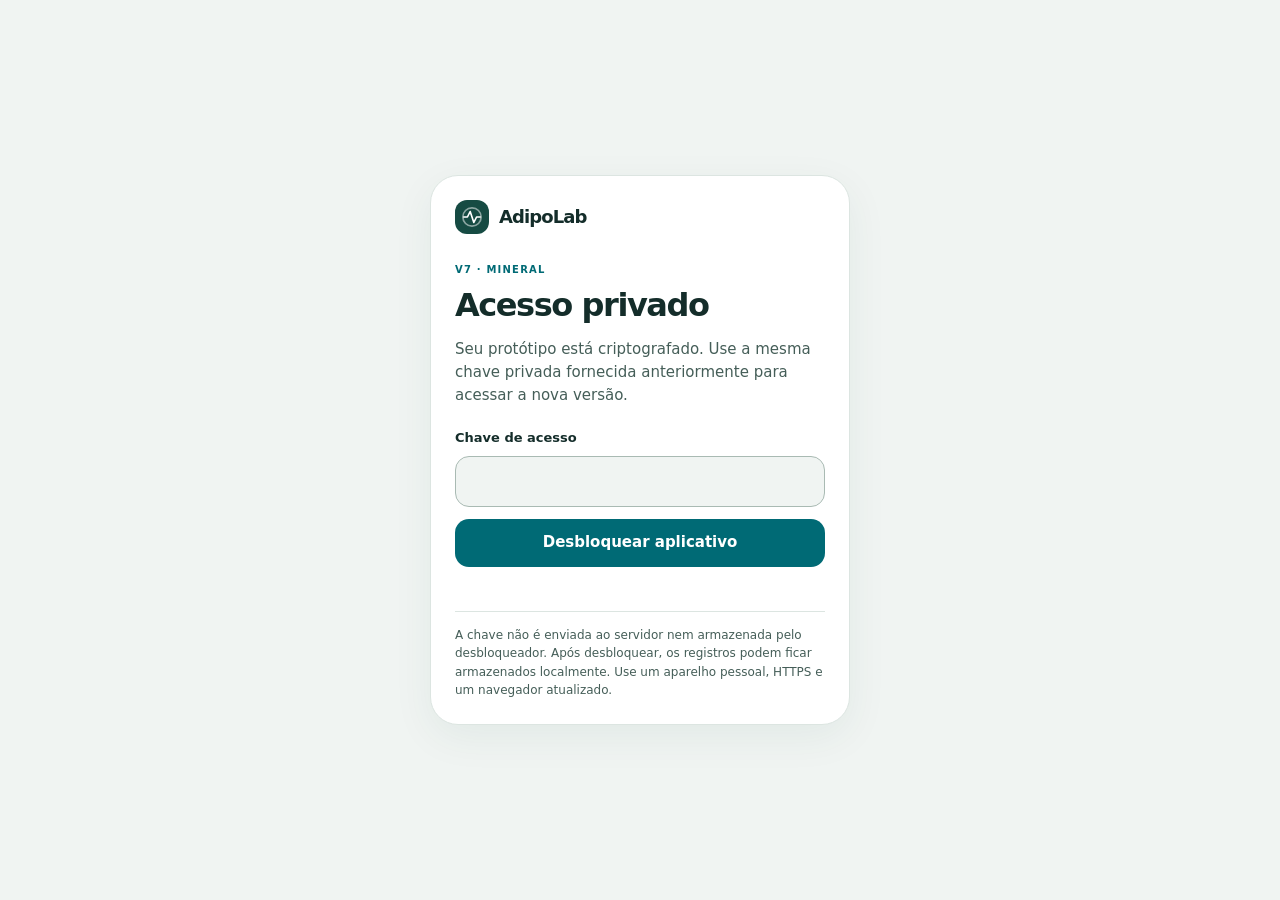
==== index.html @ c7c80431 "AdipoLab v7 Mineral: refined mobile UI, motion and accessible navigation (encrypted preview)" ====
<!doctype html>
<html lang="pt-BR"><head><meta charset="utf-8"><meta name="viewport" content="width=device-width, initial-scale=1, viewport-fit=cover"><meta name="robots" content="noindex,nofollow"><meta name="referrer" content="no-referrer"><meta name="theme-color" content="#F0F4F2"><title>AdipoLab · Acesso privado</title><style>
:root{color-scheme:light;--bg:#F0F4F2;--surface:#fff;--fg:#142D2A;--muted:#455E58;--line:#DCE5E1;--action:#006A75;--button:white}*{box-sizing:border-box}body{margin:0;background:var(--bg);color:var(--fg);font:15px/1.55 -apple-system,BlinkMacSystemFont,system-ui,sans-serif;min-height:100vh;min-height:100dvh;display:grid;place-items:center;padding:24px;padding-top:max(24px,env(safe-area-inset-top));padding-bottom:max(24px,env(safe-area-inset-bottom))}main{width:100%;max-width:420px;padding:24px;border:1px solid var(--line);border-radius:28px;background:var(--surface);box-shadow:0 12px 40px #174b4010}h1{font-size:32px;line-height:1.1;letter-spacing:-.045em;margin:10px 0}p,small{color:var(--muted)}.brand{display:flex;align-items:center;gap:10px;font-weight:750;font-size:18px;letter-spacing:-.05em}.brand svg{width:34px;height:34px;padding:6px;border-radius:12px;background:#164b43;color:white}.eyebrow{font-size:10px;letter-spacing:.12em;text-transform:uppercase;color:var(--action);font-weight:700;margin-top:28px}label{display:block;font-size:13px;font-weight:650;margin:20px 0 8px}input,button{width:100%;font:inherit;min-height:48px;padding:12px;border-radius:14px}input{border:1px solid #A9BAB3;background:var(--bg);color:inherit;font-size:16px}button{border:0;background:var(--action);color:var(--button);font-weight:700;margin-top:12px;cursor:pointer;transition:transform 140ms cubic-bezier(.22,1,.36,1)}button:active{transform:scale(.97)}button:disabled{opacity:.6}#status{min-height:24px;font-size:13px;margin:10px 0}small{display:block;font-size:12px;border-top:1px solid var(--line);padding-top:14px}:focus-visible{outline:2px solid var(--action);outline-offset:3px}@media(prefers-color-scheme:dark){:root{color-scheme:dark;--bg:#101B1A;--surface:#192826;--fg:#F2FAF6;--muted:#B8CEC6;--line:#354A45;--action:#79D9DF;--button:#103333}}@media(prefers-reduced-motion:reduce){button{transition:none}}@media(max-width:359px){body{padding:16px}main{padding:18px}}
</style></head><body><main><div class="brand"><svg viewBox="0 0 24 24" fill="none" stroke="currentColor" stroke-width="1.8" stroke-linecap="round" stroke-linejoin="round" aria-hidden="true"><circle cx="12" cy="12" r="10" opacity=".5"/><path d="M3 12h4l3-6 4 12 3-6h4"/></svg>AdipoLab</div><div class="eyebrow">V7 · Mineral</div><h1>Acesso privado</h1><p>Seu protótipo está criptografado. Use a mesma chave privada fornecida anteriormente para acessar a nova versão.</p><form id="unlock"><label for="key">Chave de acesso</label><input id="key" type="password" autocomplete="off" autocapitalize="off" spellcheck="false" required><button id="go" type="submit">Desbloquear aplicativo</button><p id="status" role="status" aria-live="polite"></p></form><small>A chave não é enviada ao servidor nem armazenada pelo desbloqueador. Após desbloquear, os registros podem ficar armazenados localmente. Use um aparelho pessoal, HTTPS e um navegador atualizado.</small></main><script>
const encrypted=[
"QqbCablEjbGO82rxdxLjiLPgpOSLabseGsbdNSnRZcfRQvVXr3J3HKjIKZjS0A4JsKvY9LzVeM/Gch8LlK3QArEp5aYgehdFUSrv7+ReTQl+mTC7V7Y+B451uROu/tqYEk2x4+W6dAcedt3tNYxt40YDXulZ110sO+etpR92waOckW0bWpDr61XGPwP6I7YEX+hyV+8Qtq4udKCK/iSRYLx7LVmQGibtOab71UZwVhdSBdgsNOi5a9NN/8xhZytadtdA4nqv+RLLjBHP38Z+TJ3YVrgBL5Np1eUov3ThD1gXVlyC9iQbMkBU6u0VmJoqP5rrZG9F73UBh3Pc69DjUFnmD9gsOH/UDZ/lVwuDD/+h0rFdJMRbRMDiR0tMPPjHsTQgUVXFuQuJtP0gbQAd8av/LAU//53S99ZcLHiJD2lJT6oVT1ksJV2eB1XZRmLmZTzoN3viF7Hyfgj7QwwdjeXIVQDL2mj3",
"5fOASki3BGQo3YWBik4RvWlS09E1S2H25VSSGO1WC/DIi+bWhNAd2x6HMQgPR9TiQ+bS9AJpB5X9PDRG7b0s4O6jZIqTYT/k6xULo/NauyMCxhkwjvYXsDcOmMDmE13CXR+PyLlsJRwbkvGfPCvRo4ekk1VYXMMNPdtCXtQZXrm0tfYXGXzEmvxdx3oQXtPZXUkkqJMbHwUTwK7xi53rlTzRwBMUH6ZS2viNyMTAt9bIpdR7ItNylFOdQo+sXlBXlB1yUdi/brWADLiLLIgy39aTOPUAUNwUSViFSZjBZM1bcPvhYj76y/duXWuB1B8qcSCZ8HvPORO+cshDeKOGbE0khevQGosqr2HNeAnQ22c6p3e4zNjIpkYwPx6J3grh+7BFH9SO99bMMMoNdKgmqDoKiI21q4Ze+aMxX3UyXDExTV27ftytZgVlGEzImORKjCtMYJY4+pHFEdU/UmuZetbJgQxCY/Q1",
"HgX4/uPL+HpVwaHSlvRM338XF1OCCQnqGTiL4zrMdk19hpy7EPEYhmEbkB0tY8CYjYOjligaHwI0iWRB+YdFDy+dUMRiEqVkru+gVWZmYVPjNWwSFlf1qvRWfdYcSTTUpQWeSBT5D65Eb+tIWVufsReXZct4+7/EdAmQe4ZKKFZnt0NbzjLeTJg27HkLCWWO245m2sHXGFHt7gC/FDiybqZIWWtFt8J9PuxiHu1xlH5f5yGgGBnf4k3M16x0Ny1f7siU4f0HzI7pDpT9rd6xlybHVnYSUEnywChSLAERVhw4KnIMF3I/OsY/gKGFtmvMMfL+T5UHUdaiwIjE15OH/z217NZsljd0lTReUdw3fI1Bx3Q53mlkm4Yl99bXHhVar9c7COLAgmm9bUXt9+iks4fhtTkZtQT26pGAS3adbIFdHBWzhNsCwvUNkdZGidDLNxfAqcSI3ZPOTIVAar3sCNhWPxD2aPf0",
"VDZnFpzhr7/ck4qg/i5Bcx9a3TDsVe/bKpyvOH7N51svD+hCEinqJz2dg8uXlUoamQq9h8pbjHvKBknxXiRJKe4NXLrEBVsWWmUv4y621z1BoQESwlAAUENGJl0/8Rtw9Q3QAosWaKwNJzEB2b7/[base64]/FxFaXoEpJ1mPp/o/KQ5xIzp/ALilepos6pJkN1IE1878TyYLjYHDEA+4rOtSBoA7WGyt7D",
"7dVfvb0Kt8Qf5Sz3ZdZq/d0OX5KDrpXe3DPBfJBrNOrYE74VkjE2e752Uah0JGuFdc2leJOZAB6hrU8sl3Sa+Ps4/B3J7qEmIWD6TvC/aehutFFL/MBrFA40Ww07u+5Ys3xIWKGdzcY7d09nf9L/[base64]/zjlDOoWIcYrVISvH0",
"KDE5CSx2o8psWHnYCxcgd0iQHDbOV3dUmevVo8wlT6v/cQZLZzX3m4d/7V8XkE256bATkto/53YmcAxkNPD3Ta33YNh/jne5rofx6dzChJbwpayu4p+wDFDfoBE4+1GMnygyCbohJlM5Nh9CgkDmjzcCs+HYaeMtLdedT/hjp/LsllWUH3tBwbFxGgmqaTNTX3/Hz2TXum2uwLtY6PjBrKf7qFRtmVQvd0AorL8UhPkFM7WPZCNh/V6t3ZcM9crR/yVh2e2hLtIp+nq0+m9nHs9pRJ1M8Zj9JeIaCBC2KXY3KnAopC6DKCvdzwwASOwEtt6xH2hJLEIAQ2bJqrL/xHSGJWJ/Sssdj3DxaiHRIxaTA4ryI4bftKfI1M+ZS06rzNYqTPPFcwJBiLBJszUpQb7UxUxEmyTqY3v5jV56ebYo2EBQ5LjleUMHqWXsnN7juo0Yo+GzgMjKOfxgK2LexRRQxrb5i+8e",
"5o5TK/W4P2svygM2AvU/Vaqv7DGt9OL2dGyVGbtmz7TjtKIkIPtZxdbSzxydSqsAhRMJ2eJzpYzdKRc2ZzvVgmh7PRPLRDKrSd91+NtcRculovNetXbtbeSFo+jqkfqeNN5GrpF1AsLWLeILibLuTD0FbpKLwWq3z3U1cVNaZvJBOBkKxCE8V7Van2QPQVxH3paNCka0wbX/xiegbrh1mBnEvKxi83HlkT0sIriZGzssMXIUCpxnIuui2hW9pds1UBWFNgtFzKN7K5EHlXnx/xCbot1ZqPJ41IPw59a2BVuzPAEGs61WJbg9Dld53MKEUJIt3M+c5vyiAry4aJXtITc3aZ6a+1LWrGkBOnCJcpS5YcR+2qT3wNh671Hys8EKylA39xQLFbruY7i88CtrIAGh7MWzqmeJcqSzNyXY06z0Y4MBmvyoOQ4LTum8sbhTMBaAz/2CD/Tqmjy4giPC8gFldjvyyi22",
"d2b/EyHk4tCW7+6rjiZgfgKNGgOLcolE3r8H+r72WbRLEh7mYQLhCTXKSQNQtpUVnKy/HZQ0Rho6nvvOvX52An7IHuSCUJvuSbDUbEVAQkLun4ryIz/SaWIf2eG2glI03xXDA0BpVfmWIiDsAbh2ffSfM9Ap1krZXGiwzGaVVvpgGciIf1dSRdfHuUub7/Sbe50mCrLUixQyYcLT29P1LW5pclYtxfFYPDhSk2d5dvVCwOvgx+dOnT3z8DjvD2DVbhFUo5VBkRN0sDosxAfEd6u27uNq3exLF8XdXEK6eFCKBuiMtpOWwAlq6HPTul1yHYKoKPGhxJwE4RpPPsg3SfDMXQma8jVZ3BwVQlgwS6YZ2+ji/W4IFoaYnTCH9RbfvhYnS3maywk1TmQxCqQJTFqhmZ3cBAXYpPi+feOkYha/i7FKeTfhQaur6oGSXNLCrJRVMST52z5mre6+cDEpLtMVKJIjazD3",
"5vnXEDm3VkenSgBkiKoVthJL7TETckDiUZYNt5ZBW61nXR0PYnykyh4flM0z/i5qaglAlLx413gd+r5Odt5gqBnqnuR4ILIIlhnTS8WcEzIWRaHx7vPhbFuUY4YmpFXewMKVYRADMcTNpzx2Wn4dLT6kvnBY18DKrpgtjJaRl6elZhYHVE0HBFufNMJyizXhs/s0TIwWsu6EYeK6Au6k2SoJIlFsi+XQiTKTjudrWRYtuBaZi7ydfcIncUTTvmb2ERSDsfGZOgsUjtwi+4SmMEs4XFXPeeMIwK1x/PbEjoNCLBNu59Sjum0uvA123T7p/wb5XtGiA+IMS8Kx4s3tQsrEoQ1AulPRA6+zBsXXdvKNwJjy8jJUCR11826ZDpreKur5RwOHIt9lfLeyERfdvMNbqXDWA7QBDtgYmrYV1BXNVsrY/3UCX5YapaA5T2jWO08eTilffocrcjvLOMYy4Wj7Y98PEbhN",
"mCcZNpgoiSAcnO3xlGfCruw1v14cmcMn5dw6XwykuebBhtILDF+DLGSS73C3A6gyuconGjJbBc80Og5jiKoSCK9l5z1Qw09TS/OyRdqjA4HTwlCDjlBfHWDLNiYoJiLTUYPdMDwdy6EFPvGPWfRhY+qNOg7ENXGdmdiJ+d2RSQYVfXr6XtFLXdes7y1xXaIJO71LnFfDIfcVnl85lq4jarBrf0EobewwrGo0uRRAyyIDQtK+ooQ6KpEOFPRn2C/[base64]",
"Woa7ViGUV+hqo5t7Jcj5rMdeqdSjLzK2IuKaQP20CNk49A2l9ul6a7w2FLZpOmBk2rtzuA9d06VPABgm+3sND3LegWZsoJEn7SQFchy4m/4bTCtq2FvV4VTHZqUZgUrYs6AlaCMTSuHzPNhW47yy2hfmYl7bwvcCVXXVX5CtVGoj0o/JMc7whr55b6RbAwE7ZElqpy/XiZykuhQjMj3YB/95ckxZ9uddMlcSMktnmJ/ejYDlaHEWHBkZPiERhmbCBYf9wiSHXXzpi+qKJ7NB4yooGt7bgIR+ddyxZ/56eJhRPvxfcytQQwxx95vqK2z/uCE4vCa4itEsotGE8O8uHeQ0n2aimpGignCQNSd/0ovbhF7u0JARhftKoojdXhdOwq9cBuct9kZUbbuLINXW1AC1379e2n7HvJl0Uvx/q3tyRk3mKwD/rmIJ1QIVnSzzssQ9wXVH8B26tBEda162b10V6JyR0N6t",
"BlTmSXcAzIQ3y4VhtOb70dnS+uhYsqxOE6T53S29OmnRFDjwdZgBWiDsWNIYgP9Gx99JSlcBUwRO6aaKoBKYCj0Czc0eqhNqOA+/pU45qe2LorYBmjfIRgXDBy1MSYmUpw+wZhzt2+S5gzy0QX6M5iRTyGsVsu0RMzsJuWzNRvBmX+AGhCoj5attUx+Mh4Bd0QvF5py8XAStDq70fc7Z2/1TnpDrCsKv2gd3OWwALkORSRaiivuJQsqPxW9JGCrjqp2qAThS68GgLQDHg5OMOBZZOnJ04cp/MIstuiaOdVsuVdEuggpiXUlzif7j6O8Og4v6Ee/bM58TPE+C3fTCAiAzCzUqkXuaWwUYKzfX6A+w0SmrmKP8U8oWyrCyotciuqxwEd3WlGO6HCWL+f+bWNXdLFD9r6aXmQv+CMwFiAOB2ww27ZTmFHhbSW0+K931HGror0ESLUUlbvjljJdH2Wavkuk8E0yS",
"4aVKjIKUe8erMEnJSyTOluJ7PPE5ZNFu+9oOQALxDWuj6/sh6ojmqQERohu8wvn+7/KnAdET1/2XONHvdVOUNP6XWifwLWqqc2+YIePVlQwEsyUofu0c3HGJt2UQXyMJg1nUDXMm41qnxcHpSaXIjodApkc6mgj/U2HqreTffqJA2cGI9Qxl+JuLl5TYbQ4C0G8FrKwWAihksZfzwODDYX3VNK/XFNQzC4lGICZbwbgQIF87OyzDhGBkmp6BWzsLUCHw4diPmA2fF5LYhidsxhWyCKAiPvx6L6jdigSNtkO/PNIz5KQAHivEUr+eeLgwPEU83X4RUC6nj54Y6NxF9Rr+7rqZxZ6nkVpjdqcGQfF1fRp/Ieuvt+4gI3KgKqskRyeaYpX8Lohk7qUOXb88X/jJ97O00AABBArOUNywW9MuRLXr9mRmpZZLvxc6lKXefXknyFXn4wQYg5YtcfJWyrJAzxW0B4W1",
"Vfx8PKOqKCO7m0mj/WQcFUfs5QII7fWjfhO3u5UhR64em2cG314wN27DcHgXiQcijHUcXApDdkvqO96AaEs4cATwSQvRtd+Qrqpd0yQYOrZMlme5h/En/umQuaC7d0HTnkWRYJ1jZug9bnIu/4PVtB5jTLjPhTrL4dcO/ptcKyf/TZNvnwQloubzFiNJCcc89iKVjPq2S4gao7EZAYC9ph/eeEjlMNVbgcMZwUmsWKTci0gx6eOMohNe63r4h17wPX0f+DT72kR//wAa06y5+5oQbiQLVpwQqJaGKRgy3HiYPWAe9cYZM8J3Z/6F8wM2WBn30jzLpVjm4YwLpZb9dFR03VabobOspc0tvIhVbqcXZORXbSCypaPvLM4zUCCJAbnABXxGdzHoONclvJFUblWM63CSu97T3rV97ryF9Lxd2jcTgG7xh6UrGt/iPcDx6vNcf9Y6MB2lxI/1uUs5SNYgBsC8eIKn",
"kiHL+oU0wX6/FTP5m3N3QvjCMENo4THvmQctrfY5BLq+Qf5KYq36D88q+BlAUT4r0ZQBr/bmkIdY+96/m6HMAYK9nKuxJdATE3UomxjahKic2LADYWc8DtUHhf1hoNyRvERBFQHkANNPxTS+5LkyG112u6bwr0CO6yrDQSWfyL8nH9vry2Jv96yaGi8KIwA8HrayeJuVYzMcMZW0/l83/Igg1XrxG/RFV8uFnMYp7/[base64]",
"urZk5m6d9ENcXCdI4Ph5f1qCyax5IkPs89q9yiBydct6x3n8lvrJNYmBxgRTr8yPfyQtkFBKvaEl4y9XeKfz8zFYQuS/fbfccy+3U6gvUo8dH95w1dDHI/r1IIOx0W4kUqh0qJZJBnEUoiUMoRmLRLRUue5ybr2KKJ4FGk1BhdW2kaVJezVSuOpsJ+TYt/zEvMXXbK0BjWohRBPQB7IZS+/9uazXL01+sw0YDMO8QatcXTqxANzv7EGbBJnNsvvC5phIlVTv4A13ddQMDtUTzC9i04ApmKxWYBFzGsXIrO6lwVP0g68vUrxAmHSriRUfDLOeAAOdRsu8a0kCMHijknGlNzKST5Z4/e00W0MrLlPi+0+eZ8D4IlEaqLrc/FvqQNwu/g1d70Xu99yli9QhJCujEFeso5BTk1T1IY/EDUnJzwBTdDNkyG4G1vjoTcJB2tW5NMjjgrIHPAXp3Br5CDg8rcYTYAcJ",
"AazyPzYuVABqEge45UdLKPyFK0NoBGZTyzl5aUAqmDKiBaNSFGcWPBL/VPr8/ztr1GGlcPKmEvetGt7nsZTLS+ivQdbmWrD/2uETkOnZVqXt75bh9rpL99PEXRbmMv7FrXYW53/myZ7SFLWn65R8y+j9IlV19f1tFbzO0FNwndI18eZj4pJVdA6DY5CBbho3HJV/oJlnJ0eVOiVdQddX6fe+wtGlciRDGXQ5dvJ4m0xaVqJhEAQ+LJ/dGsPtBLD1ytXTChjkLuahaPSpzyYWF8NQWQXbsklXCEUNi8EvyVpXLKxNlhec9/CM+AGgXY3aj3wSEMxPslvT/TCYp2JKjVt2B8HYofm29wFYUxz8LI0jSkoXZ/aIhGNtvJ8VNGRvslwhJPV3ZS4f+yYP3PVg9RXdEFPkNBrshL4q90+KPtUttDjxUiOl+gDYLA/TCEUIsxRbtad7IE5vR31nFPSxU1zfKKgjuoY+",
"zjEa+LGWlcaA4GehhZdacUz0WkhfW2BJwZ38myXJ4aWjmXmLZ6nvz25R4eIJRNFhT9Se5jMa9o5+PVURQWvvYLFFD+igdeZEAEQ5qhrYiQfdWQf1ncxrQWxrQ/l2h3bBvEZXj+5aV5jp6/cbYe1zLXFVxTLs28awXPKGEpwYEBJzKbuczfn6Wr1AhaoiRTztrir/KDac03RrYy7LMqN8zHVj9AfrD7oERBctgkXMv0TcxgNACh0IadUpJo/TEd75WcO2244ODmlEuhrDbdE44UkDS28rcPzbtASswkL8lasqQ3QzvjhveeRkJG2WdXU+qqOeRuaI4mCcYP61Z7hFkRLCCPjWfKH21cK4gxDLPFsSimYPESEFpBJdP42iXQCir+MTQFWkBlRnGd069Y6cHkDwOVTMOJqQoWlC/4tCUu2vpeG+QxGOLwvIAfTphYlGg1QPek+8pYbq11lgF5AccY3gPiDHOR0L",
"dYbzJ5wo257OQ+WjBJTQwWjT+n/NO/5Bej3wlxcK7dNcYBPvHaxbQ0FuZGQZMS8BEel+z59bthOqFib2ZiJqQi8JKhQrXiZS4oD4yw6gPqq36uUjRrYBONNWjv8BVmKJYcyDmkIPYecy0now053U/uCPNP3TcseHU+BkfuSyb7DhI8Y6Tzvol8TJj+vlhvzQ0S5XRyR0M7Ls/+PONUfe91gVkdRiTdQcd97J3De6Jq6a4n/[base64]",
"O7B+fG9v0uJCbaCtfe1VO9c+lSVgBe41MyDqJWhDbVrUaSQT3A6A37TaBvq2NOqQWkbzzzIQWefzyWOtZgOZsgASS35qjijojNriSM8oX9W/g0oxWDTHf/kkdYsELg+0J+MMV59mqQrc+Y8UQT0G2mhOXeBfwrpLpgn8ov7xq4I0G06ZuDb0x9i3tZ2arjxVh+y9S9c+OB+wZK3CZMNyqxjh68HyTBTmTptfxyGpususdwVBYmsC8MIZy03X46sAahoziKzUpjoWETmAnAPyWa6p/qbJ8gOwJUaiIBEIluyfq17zUZE+t0cCTiuuFSAwaDUxhTbroZl1pEEQ5z07u+4SbSuDqGfgVoeRcxVD+MnGdHBV7qVBPWQYIYHJJkOp16qsQM/Xj5QbAUIsVu3JcBIu0K09jZ0MhC8LW4wF1pLbajJQSEBEUjAg8dz3/bWxF9zXpRdXHT5Y7qp27wxw4Ef4oNl4o9Dt",
"VGwH5lEeLbWKiHYsjrqlc/RDtUgrosYH4ObT+K3IZWNOOmVyibR6u+K6sqKdvn1VHEZLXDltDNFuFCobOf0IPr46ZwyqjeZBxakH0HeJiBUxxTVEW14yjvzWxx7EF+cAeOdiQdjaY0Bu5qzpWglrQWWYO85nJPwPLubXdcr7PWYbIuAbZv3Xav2ZlAY2rVV+6Nw4bIrOuzIOcD1kCFyY3ZHM/9aDn6+jqvWmO754Q9hQvIqFX4ucXTZq8XzxfC7/b9R3ZKtJ+q0bS33rtu1cIjmudQ2zkIF7TJ1GLNH9NQqaLf4KpQoSGrEyrEZ85C+mgMsqiPHZatretZHsBVUgG1Z5i3xjUNUijWFpOdx0enU4B8PJu42aLA4MhOgghdQjfacLNKsrbfmZMCwq8agvuTwn09WUsYMYeWueJCQLRn//ziZiPDnujElbea6euC9kT0nzRb1Jht7YbMVapV5UvQkFioeYGHsP",
"aqWzp4dINGE+6hN1C/wWmWw+1BmA6eedN8kIA4WlxSRxOCppDn6NE+sdQBadbAzrJscvP7M+EHtX10RqrIB8C02P7+h9/IB7EaW4+x5A2l4hFDE+z4YrAySXIFe5YFUhMEg0NsYE57P8ahlivdnEFqnyLTAkQHJ6Qi+XjjAEmgFVJ6/gqLkhnZDrqM3sYCqJl647JPQe8WI5GCqbQAGwgz/f9lzUXZkycEnwCV8zXEvxuqD9c/q642LM0qykDafz7MJSiJOJ4DTuu4YlefZs/tlD8xQ9EyAQxKde2wmPeeTnQ5rB68GM1IqswAfHBKth+u0w1z6ryRKvVNj5eXl+1aKbRX+U+qztRx+PTd+4qYFG2lH5mXx7fKKpH4YknjPj8o0cOfbggL0MlWieL3l8RsW0UMGTANbY9AFQgUsOp+hThMKecwlNMP3ubzqxmOhakAWO1lH/TWfpH5ouxQrb2oS+uDE8jC2M",
"[base64]/pbCt+VHvgGLlGcsyMw+NFHWgmyT8vcbsP9yGpQojjKWgQQdifOZLJ2q7qr0GV9bRjy2z0oQshuD4kiPsDRGp5Yt3qfQIJ4nsRD8L+Miy0u8eDTYkLI2yOdUhpalvfi9wsybuKb2DgLl6aA8h+IAfAKKLNkaTdSZIrwPdPqZ61wlnu73+CP83Vq3hyW1FvS5jvfwD",
"j7ScDSVc3GbqGSeGUPrJ8A9nwxRuYs+zUP2ukfvvnmP433FfrFnxfiizXkG37pxGxWzjcwpnfEHTdebiUi/BZJaix5X3kdAGizg/UWXOfxPLFEeAkqMfMl0bd6sqBnpUwMcFrcbfy0VRir+pbIOI9+MQYLOyLDmKkpwhqIneMPEHR4pp7lsx05R2y8v9K7yexrrSLmnAj/lrEpTDtCEELAekJ17eiDm/JWNnbLrgQlQwQ9iC1v/[base64]",
"g+ON1LuETl5GZknQ0uyDrnSYFU2Tmw7eA8UnS0bV+xxei4lNiJe9jaJkeO8jd29nZUVfqLa3lDT67TQUGhb2ZLKmDEAv1g2A2bVDTPjB+QxGvqHMtbTMljO2NMFqkERqX7fdKsHxZWF4Mt4bSe7zXnagEJPKOXttQJcVPCA6xevklwAgpspmmFuUCyXeAwxfG34XSS/kkMUjmaonXrKUka2z5DXb944wRH9r/xRzK3u8AcjlO2AM8rQuQ/ZIMK+i0aPIxIEpm76ufUO0gpVgmMYlpCkX4Zg2sm3AHDuIsfyAO2JIxdP0V9G+FozBdiASCCv9v0Jb6zGnTqjDyQzwrs7cAHGWaVXn4Ma86nWLaXM8gSAwt63aakIApjMbeLqXxSiQQCD/qKBWHWP0KjdkRGjqlz0shcoXdbJQYaCJHHm31O9rzdBnq97SuGpw64WUK6LoWqt358wX1Y7M/vdU7ZVALwIeBhVy",
"386hsxCSs+Z4iRjUyfJpn1GaXBQSNrUXb7RQGKXou1twefT6HmrgBJQuYW3f7oh20aHtFRseNGMf8nduMEtbDaK0LP84F5LpSeWFeBUTYyUG4I9jzVs0d0vYUhFoUWuTv6VBd03+CQMtJ0FPu27sw42GOkVggWWVWzi2bMEVPmJV7PTy7t17Zef+bC3Q987DLF+LlS/8id+2WhkgrSX51ztLBSvIjMNSNfVGl8yHFbDe2Iu2+/WeKX36+2VfI/Bmudh3Y3/jPdobuil5JHD3mmj74XVQs69Dch4dizGTtV0BE4LZug0LgdrA7WUUX7MffljGLuvD+NSZKJFur4iRMX5VR5wPEjPK8dwjsaoBq9Z5xeS+XAT61nH7GNgMVRhV/3nTm8PwDQQPnNBuBsSzCYaQVkuto4sHFYb5rrAd6UZ1gQCAgPwFAwpuBqEhEsarmXjZcNyJv/KKU9DI30EqMnhgIpC980W7",
"yz4KVbs+JgeRGr50aTf1oeLGrHuJNCW8C+y5JqTstsB65Z9GPLekUZbp0tA3bi97nf2MT7fQ9GAgoRIp7O+0cHcWvJTr6qaswFMv/fX3Pzc3Yhw7/zykhhaX/7RY8kz1ih6ZvfBv4aZSbtn2d5VwCjGY8ryaKA4Z/inuUTZfvMNR4Gnnllne13i8T82gtZc+CJAvODlrcF8QZqwJjXSTFUVx5cID+bmh8fhThFcKeZQfW3pUm1qx2F6X8NOFlFR0C6+WjFhO7txjm1/[base64]",
"0zSL3sv4JC5FoOYak+OMXUV/mCiyYUR0/RrbSxeMQtK5lkJy+zawwlgM0SAYuqBPS0ZUIP6/sykpGmS7xGF6/y1Xg7miMLszp6USiRwBk8uORg7gjyqTUe6t+dOtn+m2I592svomALoHP8YJl+/RGB8IPK3lseSc9sAcAXvrrDvRypOQQioWljRc/jCiGa50dY1pD3TTpVm8tcpboN+KSnX7XrIOyjVIpTICTusiELXkqWDl5oyeY8cbeV3pjCK+ETeOZThdAn6pQRzQD4kpIMAQchlZdRiphw2Gs4TaJc3+tFNHJLcODg57fW5Raq+iLXitEBNROuc4dhMlVj8VrjPbFrTfc4Yq90OZWQ0qBCtZc25Uers1hPsB3e0REOu/BEPkmckyRIcwQCdrQKy19/QG/iFoi43lT1zAnpxV5rLuOr+qmuIo4bqGo0Ib3D8aYnETSQK/rQ0/zh7rOSKTjMR2sx7f65uk",
"pmHMuNHJXvl9D2KlQmqnex2urRLF8LuYeMyttvIxI8ClhkS/[base64]/9qIZgNC4ZWVOVxl6gEz9Ow4ApV9mQHDsvc/YthAtaQZCqWAy4rESji22N7ZhzsVCCat56cxjkp2Ewc8/pg2hedAbJvWOPSvchOGXCYYApFbpz4RuErkRpjnJd8ki+tz+2WEMHRZ2C7YI6DE4yhyGXcePRMLSIWwd61qiyOWj2xqQqskO2O+qbMIwrtmBVh+",
"JzoARazdCzG08L4YFQSzS3tlLSyZ8lfHnumUKT7Vkyysp10AgDSuRZmERBv+xmqprO0h+4Waaz8vn8HKKaCej2rL6iDIHIezk46p3P854gf/8QzzOT8IRqKQNuzqzmjlIeJV20ddlwM3+v29pEB94NbnMskHQGmdHbK/mgn/p/+j/Utomj1UrrkvdJxYD5ZT6h7tok7DFLrcdm9FTLn3GIGA58+PqdpuMqH+JtKPpwjc/diKoXAxGdxo2LhRxZx0CDE/wbLJ7WN6YXH6m60M7RAl0AZ2JeZOv0wHdlNc8fPfM90ve/FVPSFkp0mK7cbNYH3bPjTQfF5eNvMCLOXIU8aHXpb2K739f1AHSiJhfbL6BYPLuXyXlFWYiiEBTmO52QdoyOS/wEkgyq9Qm2CohYkm0uPNHdoriaJq6fnArgd4FOfatrGRwFSEC6hy51JHCWSeay+f/AV2YwXu61zIJHhRhhF56xW2",
"ZV5R5KDboGlBQKQoU+GkPybqOIYeDT8749Sd2IPx6HZxrpDTW76rnsATbqo6gXT3/DR+p3gSlyXM9YRft2dRLfTGK+MXX77M4ROLY9MG2ivZz4/gEcfh4PsI9VV0R0PIh019cDM98xqbJzDyxJC3XcJCUEoQLYP34/48GiRA+FsvD9pa2f9ZV3RQnCYOCZcl8/F/GeELwC4s9C89OcBp//gUFeuxvShgP7lqMu/s7cM3V1Em0SaovivWkTGN7vQM1vF3opUQ8Qzy/9HlycDE5oG765ZJ9napl43HRzlmnzB0OwZ5nIjTZ8jZ5QjdcE4mYdDr12hwkPZTzIjjXSt/UCt1l6loCknCQR51Qv7npICsh16+6Kw4W1Ds0Sm4a2Yu60fj6iqJx+mGOz2w+smaOyEnFP2QPse5yVtThrugHtCUZRe7M/GGftPHDFsZUjNOu1i0c2TyjVr2wqmoK8rF+eERYm6vnTcn",
"UFOuFOemXEJRI4GkGlOq6bmo4UF+rq8i+yEjMk20SCH8fdi8pYaYrV3oacba88dB+B9bcrghs++rKka9jj9n4AD+PhPYlSfi10Nhh1GMz+xbBcq9BEPZw1eazqzmoijpetkWHhj8wBKQ/B85mrigXtVPjajOt4+hAcqQnKCXQB1EFH4bG/KdmAMpSyobee6hgpdq2vX2q2J/5xt0hswBv3QpG+B71MOc/6CPbtKgrxm/U8fhTdY4sBHsMGU0oDGfuFz1c4AEfT4aW2nuXbedMwS8KPKyiyHAof8oEq6YSgXCU0FHExp2KJLXVlNA8OIpJMdCnWQgDDaVb+RjCVOyjVUP+2NWY5sDe1MwLM9tUiSrleZEQdctMMFn6vwQZIUBEp82B/vWI3F15Ru5RQNULVaIi1kQC8nzA5gqJbiPRVqz5J2L/mTgfdD4FdVJgCCJbO33+SDQRMIleqQ/jKBwPr/JyibM2hih",
"KSv2cC10VOAXzmmAT1w5uXXsPKCckBT9vN6ZmVTU2wVAPjaQCszhG9saVFTNzTHdSVLG6y1/Ts4c4M8HTSdkfJDpUCadNw0tf9QvYpdwhJxO47aSil/bWxnadeuKr3KSgBIJo/XtVB36V1fNGlVXzHjZuqPCt4zUIYHHpRda84mBlz81m+B8PhCAqvySWZM3YHTiFdo8OdH9YmVRzREn4NaU/ITCAZouotdEO69xmZh7RwEtFQFnmxIhXS7fGxrbqZjCx5ynNuKqVucm6F504hbDBufjfzy2EiBdogvnDSDBzLH2D77fPcJ1Ct/k3On5T1eFzBX00VD/3tmd2PAwop5mtRNWE5XqNoRL1BiiTjQeSfVXsvW5uCUAoXRF76AiWP62stW55cSnuHjLYCuboN0VvHRWlbrBm8KHIuTLoNBJ6vUINJXInonHdeZk0l8Icf+++ueTkG5Gmze/iqO9Ugsvkdo/r9zx",
"JvBwLLo8YdycqfmZ4pAa7woq584WiKld03JncSFly2dtJtp6Nx+l1aF2Yb7rmPgGEX/lyKdAQ7B2+XnfjAQmtDNMKrhZb4CUBJltz82tQBMmvlKbAsFgysd2wfAfjYGCXuOzcXEV2AlnHBJvHIgkuTmxeRxLrKfrY47iK658JehNcf0CNRrh6bLRynRS/u3Vem3nB+Hya1sb/NV1K3DfO7rmzqko5Tc2OkItY/[base64]",
"ukMQMQX1fF/Jwf/shDdB/BDwG/BUu3xKybnuWAL0b0UnjafyJsd5mcoB31VyCt7HIMCU2E6SQptZdvhZ66XzwodFyXyQbnTkhRVorrhNEkmh0UQiAEWjbF9uqD8q+K/wOvgd1D9DoljHrs+iQnnDa8+u8oXuGyyzj34tji8sRdCMttccTvDHvbzejNYSmEOylfyrj10Uour11Qu+yMscZWLyzJDTRWnmG0/dcn+vvhgRB/eS+c8x3QGMxe2RZ8kKFOpl8rf2dW6NOkvaAbeil2Ua62BEdZ2zhikVskCPGgkhuzPMnMnL+xYvocTEWCNFGLs1Q7/h8dNd8DwrpZe7F9tmnW+FJq9imz4NrsSlFXmrCZbbsOFrIYTMyyfq38IfDqoyTttR3NGUyqcyFK8i51KSCe30hr5FytYzqFa3KcnaAWn8i29K4ZGcVk+E1uGCJ2jVYR6+VoTDUoRItzIiReuYxhbp6Gia",
"Ad9xLdfmsc8plnJwVmkZ0bz4UL8W8Bz9COonOaA6JYXhq90MLIdunWCCV9wQ8jwST1kcO9e8LQ2Dskacf4RO4ql1jckN2HDpL7h/RlZlwf4rG56LoIPaQgkCbk5xCNgR4CElspCZ5eBZ3ShAn6aZp9X0HOi8VGo6vsQg0c49MXs+dD0kQaiS3kW0IHoNmHk++8vjxbw2iGHTkhlURsCO7NU2CvbCC5VUXxOW7mzunYpRO9Kk2t6C6eKZnrdj/a4v+sJV9p2G4DcSRO/3mMwnkpF8G/mY9qN9hg7ghk6KUvOGhVZgkQKlSL4nUVj+lsLd20qEVNwzHxezXeONZWHsaCFNA4DSy1qMHngri7VOghCkhxZSizLeteawoDp3Fp2i8bEf1gMkc7HoHnyPst2lIua1PEBdpWkmntE0mMEW/j0oCxuvxj1WKMZMDGL4dhSWjAp7oN34I0utpNlDdTz9mgK20fVUNgdl",
"opl8mTy7LaThJsH4QvsvNaQJinTwGu/8a3btGuF3QPuONb70T6q16EjY1cJbvng6b75Ieg9dzuzRIsAfz6ZNDbNJC8rMzrH0p4vX3cEcnRfo/TWqkv+Kz8hD/KhAskHKcwDDRgXparHx6Bw9zHg2QUoH6LdzTxtJEQ0TjgXTBNAR0gDtGaa79NwzJFDZPgQs8aWd1LPu2lUCuZBKaYlFF08sTyKlXUfCr9qccHVZiuF3JZZAZVozri5ub/dwkWE6wsiIthNyMuxqP5KWJIeiteEk0ooxYq3/npBPu8RBNzyOjkqlielP/6n6XZBsdDjOVwusbpXhsj28bLdY+/4u3GpG8J890GRwhHkDOH6ayXoSqrMZPNPQkqT8NHZIIpij2+TjxDsCFQOhvI8EuavoDIU2txmYsyqAa+d3BA8BxRQQOmQ0cmjzSJ6vMKjil9zbzkmDnJWGhqt7vA/C/xp0bYSYIBmSnkLK",
"AWYYUWjjq8YJWVc2i4tAKXoEDLbYj8SmuUTnytNSSGbWUs6obSDcxNPm587xmpavsBd1RCSESnzRUfJGhBh+bilTWTHkwijw/ZMOzHlt+7yPZozgk1cM9wBotjUkB2XrknWxey3neIb/7/[base64]",
"g9biQxk7nZbtYeZiE0+aX6Xv1y3Ql2MykuEddHl2t6kh1sHjldauOsT/oLDCW7Ssl2Nc+TDxaMnPGKzFdnfwvWjYz5C947HSlA3TWtXU89OrrUcz8FnrKFihq2xGlWJodSbvl0E4FsUvDrx1OuRF9jIOtF0Pto6cp3UrIq3dOnYxCRPB7+ex3eCavjphQmySoS3BjgjfEpox40H49gu5xTIN1TEu7UpYMscPdt/Q9zxNzM/aVstt3QS22FPjaPiBWF2DLbnfGp6lVu3fu+MKP3aEsQRc4/UapktaGEnVhykQus3Q9AzTT/vTE1bYV/ilPtg8BzTICSYGbU9xE7Ch6+tycsI3YtAH5NoYfbflSX+ZyR2ZeyvtNQ+QqGRUe6/SX/juchwJHZ8iKcHN8zLl1oE7mbJOUixW12RvY86HbR/oO+PnSwvRFVGLXwih1knU9HTVsmsw0GqcpYFjxoqjg/M1ggxk1eBc",
"k8St7KU1SfkdoG1AFuoDMm4NFD6FUGkdy3VAU6svw8OGciFHEps2qsb3ev4lsX1uvLiZNm3iFezgYxp/41F4+LR0xbHZurFnTTF2pqBgB3pY8J4za49Gc1Lu5lUH7shfKx0cWgWoKJuRYtgcB0ZQ5hQGLNB6wzx2z/VTcn4IsewEoEwcI2AtbIQ5fbtsEYs2DwoGG9yOC0ehDg0lVtbyncUFlw0eLpaZTxaNNfbvv+klCPUDKvKiZcmTVruq60ek4MASt7MOULhszXN94nmv4h60Gy5S1xCliEFYSHLMhDEhklzJFLC2bd2ArM6cGmp/CWSkF8S7f4MRy1bP3YNiyyvpG2jyxqOD9v9PyKUOAhhaDzCEqnderqAbHRXZskUXklgG8H0ElRIlT5+hk32/4/QA9rxdqLIR6unzQ0jxz/0nOyHQ344vnyQCTABNaILx2fQsj2BvAFKQYv62sVOptkVJxWc2FUY7",
"xrdS9MIVtltGM/dP+7hjb7jN697IB7Bwcb2F/R7/nXLZfwEiEVvwfJUBVZkyh2Wfn3P3oWZV44mJ9LImjrYBEN940RFqOgbqIkcdXNVZT5SCkWUh9WnEsP8mm8MNTo5LlYtUTPTA3AOwA1nALR/KKR24ktwU7NBe8iW0sXHLHMA5rk5Nufu0BQ1mKQ+GA+81RnZLJpZwzDSu/iUEubCkOltRQnptigm/5x924SeA7mFegT7SlbEsxgyRrFToQL9At+ub9cINI0sQan0bh3oS6qp+zfZpQKvuwZxKLJfDDWP/C+r+iy6fdftwdM/I/oY763RY6yTrMVqnzCZC0Lbo6aPiPoKcoYhapciBWDGH41TFvk2wcb2X3d43iz7Mc7pvRCqoqajToQgqmHiIpiPfVLh2XZBoNL80/hOvwUIjpQohyTpqNNR/U2ho7H5Hr8Y66s1Va5E9gYfQF/IYEfMFRY1u2ThK/Man",
"cByB2NciTNeGj1WoWzTwJbkNgGTiwPfrmrMUtgusHRBrv51C4h4ludq9Fk0kIM395ZqlOIe6aBYiFMmieh4IUXudAswuYPPGeW+a3dVseWv8Bh4mafAhNi4eLVW3JbwZYgSvkeANdIM6/[base64]/ei8a85cyP7jGuBbO+y7aocTFteYhhOn0OWAERsX3hr1Le4bmbmvb1H0UG3gFYYyJykMuO50ZVJXKzVWmXOjHsOV2IeAhSY4PcVYOfHlof",
"11abm6CAgzwrwZVoUb1g0p3y90p3T5TWxwtbrSjxW/Q4Rkh+rmIrYMgnG09ldj9QmWsY7JKFMrYHWFph/pTgtkxe1+FZEWHlvM7p2zRbdC7HuymXFp0DyySDhBjz7sepES+89tSJSdxDDuUrbR8xLj49adYI8xKcO1sR13Xdwqo2sne/CJiLkC5Pdg380mM8zxFKQvTH/bX3L8dKOYoUm1IFzlyzdfOfrJCOyK/un/a61MRfA2UPdKe5yVW+yrklUpknp6a8KujN9nUIyzzNJbFdTjXi2K4ZV/KcB1dIbCQmbrur09khs0NcYiIZ8zqJvRBz/Pb1f/MR0615y8X0YIDr3ss4aj2FGnjxQ2QB18vfxp8NBRX3iv6QOfjcMVIIDf0cAEPLn85ceT23V5ysM+yeSArYIdnZ1QqZOyfDDy0Cku8ztwro5M7PROyrTkJhC2oPUmttww06IF226QYyZdZIaakgdxAD",
"tH7WCm/2pkoIfLmqMhwV0VCZ9GU3m8RoNIaHanunKfFYm0QTIEeTPZipagtEkTpOKCajaJepN/fw7fvWnjV3TsnCCXnPlb7qHIUGwyG5gTt5FwHm9haXWENEL58oSajYQ3jsQrwboALYBGFR6fY77cJUdSMgCn6YelgD7yBONQ+qD/DfOaHL/DCcAyjNrcyk3zdScDiNY/Bkek8SYLFpeKNzxjhiKbATEglgSu3+6eKz500E6zq5vrInToYayr3skGJqqWl+02Fe46CEBGyLtPUsOGTWiLAtaTsrgALkBeg7rDKwVQdJw9JJP2+GFd02kRinIF1DJ0emjKA8gfbIzBvNpW2ywugVS2h7xoDe5F/tOCmYo+Y3zjyp4noXWchvNWO9ohgDyOVhn1uPMK8KO2cq7Y5VyXZJomLVUYBk6FpGMNFjB/jNO8s15WziiJdlh5UOPDYooYW5IYDMyCH+9PkUAjv7AQoF",
"QAfOKElzCHIplLc6Z9xT5OfLESrcwcKBbGEK4s8Tm77P61UgyHNXh8Q1x++V5b/E4fRTJzeBA6BAX+YZPxEok8EFrMFLzGyfFmpdGhxS+vDQSPADUemCrMEHJQSXY0k4bCfmo2cCSRxaWIeqnkPf1cBnv1gW89STjWeTV0fSZSArou/T4AI9Oa/zm8LUHxicaatUrNYkQPUY7Xy7wug+DP/PimatjhVgr9FYe6XouG9t3a2b1xKsmpNGlQCB4aiepXgN4d1I9Y//G/9wBfwSKE5HFEQOgnxyLwQ6tA3AAH9Szu5yxvS+kSyg7e6N3P4S/brDsyDaKSNTA6PZBnA/J2mLlqYpiJulxfwqBxExc6MKcCPHpyGk/wf2XiFLRppizTeOYi5cLSntpxf+/cJ6spTzU/Gbt+jCiXVzppZg1lZbMBMZ6+7mO4PB8GY6dcXhBPqp1HUVJxggcYuagTdi46Rt0A0RpIIp",
"88zmIULTr3j7nSjUhlOSTpz2UD50Tgmf3sptjpXNaCRln+ns4/sI65erHy1SYdZZczAW6pcPC05nouxBCb/UjlpfCUQsqDup9vVLWmFipJkfehtqwcwOyzKJImjE0F6j+rQCWgFEMl08McSlloB3VBtPUx4VPBnSZ5rsl09gW8RGySAm6tbKgywtWYv4f4t29M8VWTMCnTXto1KhQTT9TLdbvJVBdMvgWjS2FnFY785AaT6/lzAEOCyKst34KtAZwX7w6YMQcrwNK3XBhvZkHn6egV4OVzF47PupgxUbHAAO9JgCredOx/I+B0sPJ5YLg+tR8fBY+b3PSmiDTt2eH0TvokHjrgGSVnmByASZohjatDOe4mvTlH+KArwrnn7ZyVoNTERl3B2tIwpOitPwRpEW+IXEEQEKdSQJkEaZcWSvIBGWUyJi/QEJd7eEqU5RtYvC2gmwSVSQOvP9UEhH60Jv5Ar0+hrX",
"Aiesjk6QAnikcHmy5EdjCdBYyQ3tMTZdq7ETfK64GNNkljVkP9n3SIlEl6S4a9+9SgdSDzIsqY8RRYIWGS5iWK7j9ZQb90KxRk0QuszbHOTxbommwi+yM0DFUkz/I5CpckqUwWAIpRQMoLnpCQ/lLHL7z3NExQPYZRHWWUci9VuovGiogr3uEZfpCZZDxu2Ni5f7r+HxyPY/jEuyoEoFsRBzI5oIgwdWUs6Mt5qKf+WuC2fiNgU7rbtrxtyp7dTiqkEGNHYDfm7Izy6wqaQsjTqdqFPbV+rS3B6Ls2LQA4bGAeRwng30b+esMoiigJbxCGA+EQuNDp7m/awZ+0XN52sK8WZz17VwKP3rc9k/lBkYANfl1h0Ly+ylev314cgVVGUs/GBLz59PxqjyLPCgH4h4dzvFzHIl0Xzc1oP7Zgei6vNCZ28cEfk+5+NGL4jXR5wSI0d2zvRu66V9LnDVMnvwps1ILpHE",
"VHWKfBfTJ5JhfowLrPdeVj9xrpziT5tKE6Gfc0wDvqgCjwZjPvEq+UIp9TpqM3Cb4m5i1yUoEgdc7HleSur8berrM3atdnRx9cLq7C9rgIlP7V/8mTsoyoXaCCB1EAtSSV805wbWApm2zS2o0n2apr6BFdrV4qlbAA6HOL5TpKIGg2jogNPZOASGTVbZMZwgt3YZPbNQMqxYVUFG9DkbeikPd8ZfZhS2VtSKoGJR6wwpMbxeI0jfhViCeT806RS/kKVsMndrdaZUr6bzVSStrkzNalH7yams9Tik+YVZq5iyjleG5vnonHWg98L/Kmqj210BMIxjZIPUsCpoONAJd9f+l2p+SLLJ072Sra3O8ogZxRtKWW4g6iB0czBh6Eiwd4Cwgqv14rHEk+hnazTqraLnjJ6aj9RenF9FR+XbWMDwZ3otG3ld47nTE9rxFm/kU2SdcGN46oVBwN0Mq5mOvRU9VgyMs9C4",
"Evv6n++PkygOQUSLgDI/5u6nbUw/80BZEAPxCxnS7S5889tS/nzIJjYzSr7MAn3fWnr1vlNCQLBQLALbK+kJpyWBwqqiPdaLIlI54iW/KvMVxbLSgMKWRzaxWpfC+09q+UIB2yI2FtA38Rkf7e6G6RZlN5fmKTmJT/Ggzb6P/G1PTXsfYyNrsZ3jrbrAuNWTgWsnnPD7DGFhzYHc04qeJDDwUm8NNHubXXEG1I5l9kec16bM4Fp/7ovtYBZDBOZNxD2bK1VtdtOsKgNpPEgAYbcRm5Kwbk56+SekovAxV5/VGs2bQHt+U3ci2Fg+LT8k/9VZX3txy1gUPbfRxQM0h43hZc/pjtnMRfB1g2qGDCAv+PXXYmWXV8fdkj92Hg1kcICay/XnRSRewEUQV681gINBmTFrS1KGNL0JGqvS16I5vesfmRdBIcBN5abJXyfmtHout+BK2+FPIs4f4zrjSLPBmu/cfRil",
"zkDBwaZv7gGQxEin1tRNRvmkHtbEvQcSwTM1lz9J0/9j/rBayeIkRq75DWwYSBEPWKHBw98eqD2Brg7NJsje0GFimakN3cR629CF4IrS9Cn/FYHPEQ3bxH1ikaDCBtpCyq7IhHd1TSOXJYuC5KrWETA9oEiZxTBc5ET9eQ6Gp66b5TBUDT2ADdXVV3MmFPO/+cwAN4cVi3aEhYRRyVhS8LYsTiHwRqHFxEFMYPciK/H2F0wfJl9nvK65BISDg3V7e7NrRV/+UPxmtAkmlXA2DbL1p7IWKNtMmTsdIXYZIG/KksvtrrTQo9NXFCAeEad7dw6IS3Fnq7c15Q5snm5nOxSoYcEZgnLl7AHNvdOpg8KPxmPeMUTtod5REhGtkTSbG9cFtn+ByqkK7fRLjUaG+YyzygdCyIPexPTZkMvcx3h9OCylSC4/5j8qDNscumNRgjWI8TjEuNrRwaUzVJTd2zdcboEbqQGY",
"[base64]/XAaTEVNZbmb04QDsmwAD3BYdCA9XzeJjHCQXYuSSyYupVVS26SE1DyJFtOjgOFsiQxHdn53cSy+fWHuUcsZx9mGaa0bhKvftxmnCFs0emhD4DIWCTr/Pa1mabOQ3Tkd9TQmJBYl0ubBzN/6EGF8tIU3gLFZ8wbyeEKbcIH6UQcKQY4wTFu3ngA75sKXEQDsP/YKPvaKtcGVc",
"ZncQl6Nt4MIkHIRiZNWM8GktTYx+/V0CUixzJqBj0yGzneGth2naVP+5QC+g3VYQnfl8LFRsGNEnggZ55s/MsRT+zukf5aQ5oqQ7o3mi32KLhQrHijwlkrsqZhnQbmJcphlHmv9/kGCqcrsD8wDH5EbwkhvmDM4dBhvAntXeE4ld0zHLn9CU9mLdyuKyAz1sj1ASJdsfPTDOK6LYOTOirIjiFFJKjmu0/wwCp9H5/UsM8efqLvzw6grTMqhui0OZq1aXn5g3l/AF8IhXHe2LR+O/n0mzfvB944NPaZGhDMtvVB6UndZ8jPimooaEZc8rmhRbNt2gFL2Qv5JINOm6W4x537nYhVhfW33pZOavXqf67shu4evSy8ZMl60m448syQunZFV0nND8NW4MqbXY9PTRwfMGOtKvhQ3hTVMc7L9QvCMfJ/F/sExmURsQukFrRkxHe71hfOitPiMj/gE0vtnXJBRze7uB",
"uKQz6n4Fk3y7jmVjbnFl39IrLar0r7pFiXsASUC4OO57HbgU1kN3SgjDD7xj9s6DAJv9W86RJetkgDRgQKPHLMx3hVRyKNxVvETT8CR5uZMyrrd/3RuCv/jHD/Eb9CwkZjkXDSCseSEYuuVzZHtWIK5ljYhzKOBDOtRwGJCJ0UmuDAq1Q3Eg+TXF17G031fC0C4BfGUsGkrjt3VXaYCkdGfgWm5rdXAqtwi4V+n7lcVZUBSA1HoKrCfvQOZ6ghe49eWPZal+U8hRhF+F1QSvK4HLv01yZybh5zH+T7CVFiWqwOI/unxfEk33X834SVLqW3rwHMnMqQtiUzCzpKtPix9kfHSEqlvr282dykSFFU3Zr7C8OWv8VAUTktb24z5D5rzu+eLURs299JuiawE6ls7PXSuYAj8vXQggy4eEseL6WFAh8uXTHygs5wvskcfjAvOjeUh6ZT4IzEaoLymqeRcrhZFqKbPO",
"LXRNvM4dIepdRcYXJbiFx4ZzxL2iyZe58sVuZSvJtTczEoUE/Wy2b2WC+RdETXqGtmebhZdRAoraYcWel9Da1gaCaHNw5c4to/[base64]/npsc71tD3TUHbPwBSZ2hV4Gubld//HK/2TfDNdrXbCT9t+NC/IHelxI2oZWWNz6l2eVKsNCCMwBuvbJtndblT5c04KXxRgpBve",
"JNqF0KBID1l6TwgSKnV/[base64]/Mz+FV+S1mmVi4S0+MqWVOIzVO0nT6i2JfC/3pyx93ZDfpRQ9WyQkhXSgeqChyxyyAwnneBn6aGlAEQUSZK8lUAf1/bB0d296dttWmI2LRAAAn75I4GAnkT620ny1dUvrKImrkIj1LNyl0ONWpwsCDKSK7rW",
"CfUa1IcM+SJnr8+ub7p1eHQutjByckSWYoJBrfMomiRhz1+zD6rhoAPKehWqphe7XBeo3SQ4hJtvU8N8Z+JgJ1Z86eWSh1xSjLcBcYqqa2zygyQMpq2V+kslEMqmwTOSiAgEO6U10n+MmL/3y0BauKX/GZV6g5ENQPW+QcXtDVyy7X68jSgaGPp8es0YZZV+487tD2o3oEU4jhpE2o6b+HkSRe6mJ7n0HOW+iqw17hUCbn90thiiACmb/T7ek6v+4SiTI3hfAKAD/44jnABeahqOqSPxnOaFTeKXbDZ1sblWwc+lNW7ag69Rh9t7PUGZYTZ78JnUDcHzjMzK2VE93tAu8RMhq4gQe15cunpp8DxRuuwE1Hqwq/XNdCrYJgFKadN+1SaZw0jWReyZkKVT6eOBJNkjbzx1dpfH+7XaxVW3JGnTHg7ldexn3lowDwNdhyMgfeuS6xhzTzq7Dwy9Y0Ov/EwSzKIc",
"QrTp/EFCYKq0zGJLSL+L566WSx3cLHnOtGCe05uxn9shhR5bTh+hNf6ORq3KCUXW4MRY8H5iGZ+lQV/kKv9TZf10edM04M2AsLKj11MVdZTGqfODXfgR7KsVSR3lzrk1Svqzfo0FgFbDTacf4kIPFim+ePZ7/2Dnh7YsHWD1GNwLuAlgFuQsUFYpnWC77uYCTOzQ6J2tGmAHwQdErb801kR1rXCv03Z8kztzxYYGaGsgGDhoB9MeWXsEpF5Rv7GL8v8LtiCSDtzHG/u8J+waWO2+DK275hTQOyQWXf1FfAOFROsF71SK61Cay7uyDATmeIXYPGL0cVRuq0Nvur7ADLIM0K6HiDjdTzUtUiBVaVBHy95aAzNfT2bGbjo3OE833V//dGKW9OtxDuZOWPoJ6KerSseR+UBKZvkfHK52bTVJtQAsYzvHTLrUIJN+GIc2XH/v5ZZEFs2BADB9mnEgH715X41kyO+Q",
"TU/iiPFfkBM3cAKFzCGsr1lsasW3rNnRBZVYtMtidbodHmcJqeNrdsloZUGzhdNgVANTFb8pUAgF2T9w2bHMesfkpuvrFpQArotEh97+1v/JZsm7wHaOSQV7GnCRAsN8NdL+tzAfVDQ7ZxPkD6EXXFjOJLRb+N1miHnk76SuA4MIXQoaOt4DO74RUzXxyismEP6B8W+VMBKKTKJyRxJXxcbt/o0uaDQAzjQHEWM+DPNXdOSu9jFFub/eS9lElG0iT3kjQghEhQSnKJslOlq9zJ6+dfT+zm9oSyFXUclgrlYQM001bR9F2bl6fJNFNRdTqZNP6Ao7t4Vjm13nlI8xOtPFpBUv2KUtAweySdcyttjrxxKvbQaczSTW3X4dpK3cuMV0ikFU/mtqCj3LN8L3jPGVR0Yc0JwDqgt951PZKLW0Gk8IMqdHY/VA7uaoeK5C58AudmSBqTe45HZS6M8AkDyr3uiBXgZq",
"uTXU7ARlC29fzFtuMnzjB8HF7Wf6zXiLdoVdjcw11/+PKMqLKL9YaZJwR6iEwqe5Y3FR2jX9Rb/0nhC2xW7jwebme2lAFmHEmC4A2DK0dKKrsv0D8xzCqkaLHmK02XqiIRpG+66CDH5W5tRv4lVnk2UxqriGx2+fqR4i6/CkCVxbPvBNU+JGHAmoKoqB/QzgnGbwMjYdyrn90cFXPn5Jn+zotNV80Lg62mcxUU+K8ubj8D46Owdd7RzRTLG8ZZdp7QJI/[base64]",
"NK/ouYVlex3Al7xTP1rQuyUYtYJNnBHsrFU6/[base64]/B20BgpglCi1kKCbdi6h7BXwMARiYYZtwo/OEU/AUAfqt26MdA6i46jPqn8L7IUGs6oCQPgwr5DdLLpEBUpQifZDTjv+1Ps7HQbmoQW/S5imoDHCovaQEKW9ItaSL7JbXIu6qjObC9qyfDkzmPPwX6sI/HCXl8UGfzs9QPSoPujP83lXJfl+0HqpEmajpj0xyulTlssSbUGHw/bdUSZGojPCHTrksTc/2+nk0tRRbe1WMK5NZl1",
"nndpByRf7UHRChzQmfMFZS6S5LHoKYL/7m9BsM/aJeTKzUYPTnMgJdYFqnsQiC07DqnplLM5SS8KavUJqOk6pSPzQF1S1wxpe1VQsXSn7OHIOXYk0ch9dn+n9zIvC6wgH7YM3NjLREnixPZYoZA9+HwRWcG5T/rWuR/IW06lbE/5W3swSzLtpsJoaKeESvtr3JkiWEAG8QB1gIffcVscVUWu0gmaHUrjB2TRtrzmDUjk8rYwoVUBIT2U8Xl5w4VL3PcaFmZgY5KwRaWOHENlfKRRKJMo7PulhwsP0hYpI9l7p06XnQTsJ/H1EpbVtuSmsYnPu6cRdv9iz9nFyGVv+lJ8Wz/P2PbIVzQnZ80UM6vBglodhWZ4bqKrx+oW9g5+vyATSHBqAmECR/qye7PkYq64Vs66ap5Y1aUZAQ06xekoNgx6L91F2H+Hc3m4PY1tmh1eUQVyT9Ts0QqovSUFFn/1x4gGUE3I",
"4Tg6kJXsLgLDKaxKvye7DNczNw0RGGJ22Rk3CK5EVs+uudT+UM7kRUm8JcLvSSulrnKU8Y68Ki/VeJSPrrlefR4/yWdhuGClgwu0bBdrvWrrM77OblHPz7XbQd47QqUr+Z1W/cleVXvNaOlRveAqMyG12VIz9owc8WGhwkYIt32IBxXI17qIk6MoIQATzSVsjmNwf9OSDrUN/D0syU8fn+8jWZyge5CbqdSdCSlFvwilMyx+DDsGIIahW0fjrfeF/GGH+FwDSLmoptm2IcAGqIfFA+G4rbZOcfhDH5Jsfadz2qIvFF1X2PBPQ1Gik8UmXklQUPvtW9/boV852o7cxVfK95g5CoBcH9V8HOYf4MT02mGhdTK7ixwy1QVj8OYAEx3A415oX+KDGs5Wo//YzsA5VMdEitZfyKw23IW/OfTv0R5215bYvevvKQU19WihkTYGH/kLf01i8/OZVD5JbFpP+9CLGAuJ",
"RdAEP4m4O+q4x9sZsKh4OIbHrB/Vh280v7N1oFKCtp1QqLIJIWeeikDcM1ZDqmd3I/y9S55NBSOe7Ls0Jyl3P21k0y7NrFLfc0LDK7taBAhaVEdIPVVDFhgSzPOqZgZpP+naqHAAvBcxHWLDWpQgoR1LO1NhTHGmfVF3nxuyfEfroBpUFlkV3zjCqF7n5iRqwCgUq844WOGgSRX1tztlLM31fG9ImiLHHfLv/eGW3L8PWybKJgW/ngbnMKu48eaUEh8qA36B3JjxreYWuPhRa2PS9we7ggxFNkVC7cFT45raZ5Ukzg18a+mDJLibbSu/QyJlyaIoQ2tN2j4NVsfRRnSl1gikM1MWaBWSpaVViYWcWx+cqIomQ+pgK4dqgPQv8mefxJ+RnYvXCXDDYFbvFwgQaoBjbRCpFdgaqGfeMdT8EotXvUkwlDXIuGZHfdHQBJMaAtg05H6BIVsX7v/Gb0/3a9cF8Flm",
"1LipdzwZMSmWq22vCr5Bhl0vy/CIMP0IeUcqYzaoczw3qVqQnfmQymOJpap5nz3PoE7HGOuVh7/fbzQJrHovoYgPaHDqNRgTWHc4j6HdoFoDdogGCaCRjTsvjfy1jVk1zaK0j7AW7Amh7RZKB3g9KUU7MbWIs0vM699hJu9Jbt8ChQ8x3P+J3jeiBYw0H7MW53hwVtFXEGDlHi5TO5dGhawEZBOyPybem3i/XnkRs2iD0MWgK+CcSlu7p3ZTiM5hvEoTnq7BSfJ578Jvc2pak504eeguS5j1YHRROdVz/q13Yd50PfdkcqtonGzOFuUY01+IJusupAo9PRVv6h+hyymQKXX9NMJeXVxvSH0XHdbAzbWOD/2FSzImL07tVTl8L43U21jMLD5egWpMWo1SYrKu6RyNkAe9Yhw1Z5cpTkwqpVW1T4tFBbTIa4k9y/BakVtTAyHVrmtmbEbozVkz5psUdexTJADP",
"qnMEpdD+MUekHmIwmQrXakGMQyNOokwT4w0T/x1N23kEHCaHRB0E+GAEY95r/pvEu/5lXOzzKA15/ZRIYktLEBD4FB6idtPZQrN5MrhDw7AxeVB+pkzFGMr3IDazYQxGTiCH8dBXqultdEZE/167tRHs/c+Kljxj1zcq367o1x5F9SfjFUfi7OOvXzr/XmeT0aKW+TvAqW7BiEyFcKGOdX+JxtlArLhoyq7gFVAaq/BRQcP2CiiuVOwTXZ39MWZB4BobxQ5BZau9gHdK3YgNNzHpm+TvQ7+p0lFBsc4u/V49eDFdfMS8uRDvrELzrinSvxSTZyU0dqOFuDVVIjyoFWdiDUtt2Wu9ZB2uU87xrUcocAr5viOr5oUC5sv1Fp5Do7UO0/o9AKwW3Mq3HSwQ5LwEtbhPxV3ZGawqQTtCJbhumuFjKO7oNxitYp1x/CVn4F7VR9e5LH4TA/r2g/f+zjwr3ZZQMbVT",
"zgQwOpzuLKGhJfV4n7F7+0bFz5BeBHpvFESFoZUaMNK0fr1CwuXQB3i3cPMi19TmfBfHdRRwW5yb18ArwrkgCHA60nqoJaQtcGwVzghQrSc4w+6MGpD/R6HeKDmcDWvlppqjsXrYHlStZZzdihiIMiqSqglYR6fDcxo7Lcu+QSc7YqfHWj31QyJ5Bf+7Fv3rSkU/ZLY/KAM3ef8VzvjoFYNT/Jo5Ul/KS8u2PLRafBWbSCgLE7kaXLIPo3S7nEzdioJ3O9zZqHM1k+9ppBjbHQLM5YIqghizmPTn33uvNmdmFEVluQAw5/J616JDJENCHVsd5ySLrLOyqUT165Y6753I+DLNn8OULp0XxYo7LsIV4rDsSSqbysR7cEUsdu0LLDXsHgxAxqSa88C3dS1yj+T327/PLcRk8yxmwtRaGsdO9lxMYaKz75W+emM2A5kJqiZ1TdKJI6iSjS822dRblPlWuLeeRWR1",
"[base64]/gvh4kKRocFkqvg9ZDAgWFw9BsujU3P9wJl3o78CUC1XBtUhEh5URyoG7+zfs0Mp1OfGwY+g9XZ31aehgSv4nqgiNh3FMN9R9vK5uZj1x7pW9eHdc7Y7Ab69bOuPKglVQfXup0sT/Qm/AuhU+tkiAqPlwluu1RgFVdA1TEaNt7zh7/ngvLMii7HeM5lR9UXjPxKRlQ+bPgR8W3PaBZCe9hyjTz5QwURnlNt8mN9seCiekKRM3GBxY",
"jYF2Fd0clX3b8iBSkdtBQf+Y/tAD7Dfeo406d7uNew2TEwzFQh8lVg1DIyGIJrNdSvyOHqf7U+HS9niW52nWC+Fn8zY9jICSYJHmOKgKYHecfuW+IksDDTq94HV0r6NLe7ZGVW9hFAs2WEGoOOgd1I3sK9VIDGFcLXTb4mKAFCXfWR035CD/p4HLCClgyTy3Rn+Wpg+aZoJynuPg25aIVNX0MYigiuecjLudes6pW16Gj/yDAgd3+PYZKJmCbHcNqGGBn9viCpq8Js4tAVNBCPg8LCHrk9lF6GdUXD6ag7fVSXpACFzVOHbI9KEkxmp6O2P6KqLqmkyKEb+/nALuHbvWObSg8iMOFYdThC4jxkAL0tTsCzArO7Jolalu+QwwzfC73kyv86jq8L3Ldr9Gv05ZIS0BLNiwQhRwiXqMaja6BXPqKdseeEjXcPwnBwOT7Je8HaHMUyE+R6DjsPDUOCOMrVE9gk7B",
"nrThv6jVWrLXRtI5trEH7FEgFymKluooYBGm7k1MJ0Qd7MlmFlQoNhJDB61zl/eLoajsOI94ELL6Y5KEtis1qlNF9CS2gGqrQ/s3LUtwNGW56IgDcHLtDsQFgmuR/AfTRRexRjUgfPR15qB7uzcoTthhgTOHRvBE6vFHWPRQ++uGoAU4tWzusdm/KH9tXbQDL0sjuW6B40bG/KYArHPn8O2Qm32dvxHRTAYergsf2NvxQ8e9zgZQHs2Qi4VymVC0h/pirl2vzXDGPdZiMpgxeU3JLELGxbEbae6QfEfnX3MJ63hFreRseeG8tAirTDPFRUuwe7FdNAC5NVe7hpyw4rgkAVfE5aFwe0qGOvh5Dmtsd4jDf1g6axT7MHzuArUhURNcPIsX3ZQKdnTIxb6LVu+Jgy1JTc/NWlaTS+BHMGEZnUoopmnXe9Jo5xuxZSs3rZ39Wbkeny3nW7t75WuygAoo1g7AcPBV",
"Tine/vl/amIQvPS+U0DMChEQi4EcJcG23gtR1jrxsqQb9mpiorW9KdHBAk1LUyNq39u20rYOsHLHrWt9zQtWmAHDSug/gfzPUZpTgc4hTtVCn9tkNIgSTgZFRDQyjg2FezrJa6ZQ5p4DcElY8Ocgpl3i/HMe/lAvrqtCUy63QaykZ+iFvEM84UKxJwtoMdzARx7TB6P5t0ACHy1oqyK8KRYUQ9+1OX7JWsrfLRrjifbKHH0FAIgXNCzQ+Qyrsmbb/IqRu2zqIkG5WveMdcuDMVrznFfYFPV8DupIfda4wJV7a0CKZQ/mYu2tdf4znXKUdZfYS8xAG0QWIUOCoSZcVRlBZZnFIyIFqOFBi9vltihdnTUIObKubqdLuyGx1kXU7zmc38jRYpZ5PWBNAGWa/rZsKCl9rI+M4yDSRgVwgOCw9+Zz5CJtlHx/vFidU961ljfiaC86eVlQhxJS7JJ/eKvNlWAYHdxi",
"KDb4ylRc5CcL0xExYkT2j2529YVoWg7S9T4qD026bNCr55XOOwjfQiTVWf+WjAM0yAeApJeCahRYlDjoysMC8z2JslHLs0MJvyry0pIx/ftey/G8ZBkH2bmJgwx/i2BcIcvO1EeystbyjtHZaKZ+LF4rxP1+kTGwa6pKhBcukC6goAuvPuzDMvFdminhiSVoTreE7t+IVjENqEo6lfyP7Ig6tIB3l4OAkchwcgqGinyDQ7dzK+vY5/3NOIi/fBXZebDsG0xYzouzOQKMn4WoGgNXtutPvdYbeWF2eFPavNNHaKny/GbM7X98Mqi9Pe/So8DIdHazRmJWfOO2c526MxVSDlWKabgZjEq8guxY8yGotsEChnYpcOAi6B+0EivNjm2YalthMN957i3mnpF7R18rbfwE4L1hziWlumSwcHlv5qlIKAjl6dNMmoFbNprJ/3TCL/CZlcvnK4+W147MXGJpcmg/Pk9x",
"C1WvxRsaUgLMiU93qc2oIq7Q7LfoSSumeVfRdQTbbxRy+0Hjv1esT7C6cUg6TanCTbc1vUPaJJE6HsEFwhcL42QWDVExM/RibBRLJjNG4Q+22XK2FQwpPrf5QWDQNzcmqlhdOVatXT9wEUUS8VQmwv0W4tC3jmQH65I16UTfbCyvJzK8UC23kTiSNNbA552AnCDOPq6oEVrMPemiWZ7SZreQcA5BN6gPheDqUxOTbbM5hwP6rISRn6WGpSdQg7Z1arhdDDoJt+OOyG4YrNwTOQW/3jbHwmIcavjzvk9jGEV8EwuxIknGvDdcINTp5xV1rtc+x1tPX2eH2j3KkixIJBL76GL+aOsXC0i8K0UlHiUXZbyJQL7HTnrURcdRFAW2bKrqJyMJzcYlSKdZEMXX7hCXObbXGlKdN5F4PbEuHBYMtvtLZ/XLB5Pw/q6jtkfDUE+o2/B8fA+UbwPbQN8wbb+A+EUptEPD",
"tXSyrUNEsXyJMQgXAsBuBc2uXvWS42Bs0vkOQ5WLvY871ratKq6EGNKp38eQActU8lWJwIbjx7WTOkKs3369wa4cm70D4CEyTd2m/k9uC+dqC9E25d5ZWp8z2l2CG3PPioU2Sz/dAZSWXzi8jVUxUBXgb+Jyp4av5SiQAjg9l74U8fB7nHuwIyD1QJFarbLzcusUITTSYajxK+BxkRKbQD15u0uJtg3ifvVTBHe7xw66FLTEC7VfKFW/O76mow3P+2kPaSUcgGbNa9vqLyjh7N347mjJ9eK8woSsW4ab1TcEBxa6pFAexm8j2WNjxnEyngvnLFSBa5oK5bwu7PXmIoEJ43y/6lAjPx7BuW0d+vKlU+YskM2nOZwNXQ7ZjCWEfoIjhXiq3fTjCmqGamZWalRgZwLY5EbK0TZHdMV3SrW28W5dmhbXa8eRjwytT2VzZSl2cUxu4dXRlVMRm4i00y1ZJJTSuBgw",
"0KND4LKdZPWpPY+isUc+pei/eKG4UClRVgnUcFr/SOTeElwqx5tSz5PPzviZULJgWoH63xCc1RtmzALnWnaaPwZCyGWFzXlhqXxnuQdVzwoUPDZvdYauim3j4pyGx+ZQFMSa/ufbiXUCxXayZ4E/9foWRXdcs1dIwdL/8BCoFJFJdEWXfz/p2Ceu27aQeybANQQwAMu1rjHyd02QXd4/Uwk8jU0RtRra2nYeso4UtMjuv/mTsY1tB0eWF6EBU/DD+vUWdT/Gtds503YGQQXfQO9OP4wzfVwV1cHMhyefJvE2UqYiD/b8luppXhrIrDypQkvzQzT5LM8P02JE9FMmQpuQMAObhnW/mUbyjAHzlXylpC5Lk6sDufjqLEepRN0VlRPFYNKPocbCFPDx1SSY/LeooqStGDfHoku2GTWBNIsRws5EP+4s0CyoWeflV6lXK9BlhJZfvHl3uB7WdFrRAnf7QCKVLz+X",
"svTtOFQWuAlNSYY6issqvzBudd62h4BSBx/ddKPMujnxv/UZeEshbXcFrdDy405isaIDv8QxW+VMrc9sum+F0DNaWzbo3WfEKQMeErBbBERLvcmDDrDuwVl5X+mDr6K3uhredClBuK0Ay6tXg9016SNvHGSZBj+v7FTh5IBG37px/8B77SHM38P7O5z3V4lt5PTzVoA8kpt+VBxJRdn8EeLveqJpN5/VOMDKkX+5n90dU64xJWC6eWGHQ0x5r+HoHZul0d2H/um+pVr18dSCFWuNvPiR7LhJm/GsCwd8Dw1usqQX2BpKdUGzP6sq6a8wvcJPdCPsIQCcLy30jsfNcbnJDSArZLgFOp6e+HtuQbTtznLCpjSkbZVbaKFVKam3RpIZ9tGfQPITQDgPIVXB2T+v5QANpSN5Zbf9TgDi7Lmc8yt3xqdH0gr3IWoXIuMkpt09Y4qq6otk6/542sgceAc7Nuen9KyF",
"Sf52yeFZ97dtNoRBEPDQQuHpNHPhdKu/vuDSVyIkSmaQqJ5oGDEHMTSBBV19c419yb9MWKUTg5i0d4iulCYu3jH+iXmQuRR3ura3v/xmH+1qicsHK2LBFEnkPeYIDNxoppIFEG91JadotI0J6algum8KliXTtLrqjPCtqx0+U3FQrjjnMfobkdNgoJJ7cgiN4Q5JW5VXJp2lldHavGqhGr/[base64]/yEb7WWt3vAGAi/xI0po78jZJ2SvEhIZinX09gCeM8GBsDkAARCC",
"etmW4JWCDyXRQb5ugm6M2wzDhAKBt+Kw4Y4O8QfihXkGOEt86YMJMpJEGhAT7KsBFIfTKuSi8/dOS/ag8gu/GcKqZ/v0IHGCqKB1Vm3wdC7k5ubXnM4NswXRikKJON3b1aPOAJil2wysO17+OBJFCbcxdpuW2SXEE/mraIy1QB8sDLXgzbJCu43J/rR0w6yTMvwdJmQ6XGFz8GBKS65MGQuCWULvfSWC5bkU7hMZ22j2zPylYGtwN1Tro6dqlOWRYjQVM5jfsiw9gdjMW/FDf7q/z+sHNCjuQS2djAbNtgcKPQepX5Zli/2mvPF0NCirVu7+hAcT19JW/YASyxUZIknunBlWFkSgHwJSWLSbQi/sHuAfBiCzUmDrEFUWy96jTo0q01OHwAJ11gTfnxJoLYnuYkZzz0xjN0Y8nEM+y9zJXEDtVEcZJGR6zM/YFJqU5xPC1E1FkNf336SMqngND/aANUxooLcO",
"MDZD/mZPXJCDE6JMr5K2csEFwjSBRKt+VH7fVsC1k/H0oG9paRGIsn64VNuOz3+pK4wrIHOWDw/VRCQsKuWVWz3I05LJaSqyeG0E7F9olw0qLfRKB6355G82/hmBT4D1G5nObQrEUYT1GoEy8KhIZqMNDJdCLtYrku4Iho1dlko0r1lNX6iOa5OAcarqOcpZrx3cOD42f5bJdhdQ0/PQar1JjDpcI2Gg+aB2uRZC87ZSjE1hgSYciOWX94pU3sHzQwVAR12Mqhnec3zCnM+hwEQiNEUmmDas6JEBoZ/xROA04jmOfJlrob7qVts7Z/wloYJeecQjlbNdZe8jCf69neJwAci3dmmHy8Ed/tribWlaEitlJ811xOiRpmFmyuUxQ9XkXDHlqT1/w7is/6/ryHWMvBLUu9YIL16C3egSy1ivZnb5mXjxsIMGepePw7fhUT1ApboW81myFr8/Vp5bUTvD9qyGm/iP",
"tO09yjXHfjiz2K6Dpk1sokLWMA+KdRVtunyniYx2jw8fdunUXcc6fSzERSkO2hBZgBlKBKoixNe0A3Ayg2aNszGFgilKlGQMekCJ7zL0bYChc+K6BLrRL5QVL68jkgD+W5jPdyu19NHZJz58zkwKmUHLhfjlJwE7kr7gDpyVmbhdkKndKkGpkLE6+Z/i1BTySE73IK0fCeDp9NVC2pQEiWYjBpw7tLCyMScYfwuxbjWTYnvbgM68zqEptYwb8BkGL0JcaruTd54ybfJM+0wKY7KVmCX1lD0w+8bW9QFPSa7T2T2wk8tyr5ISJ7yyO6t/GorHnOOcKV8KSMHJnrK9li8uG+KRaU8uCLZTopUOZ5feK5l91ebMRl2uYF/MRqtXAkWEsR6AYo3oiDI49qxAvWiTlx/+o0dNoVr70on+SP4JAVuGJFblWbzY8wTselHFZz+2+M1P7V4N/fyxiCR5om2f1ZjJymrH",
"6IG27LXuHiEL5VVE1I3jQEHJ0Leol7lXIX0Eja+s7EoI07/b8EwFA6JqrjI62QtbEoznsC8HDHTj68UR8Mx1RWpuY+4xCtRE5xUvwaD5UFxerK/37j4r2FDQuMQvcjY4s2gyw36MPw+nxRa7T5klCkuh3UGmCWpvCNJ7+/kiRqSYbHSN/IVQ+oDMNa6LjNw5r+z+D2Iin3H6zXMicMvZDn7wPTyByz7+d1f+0rEEIOn0X6BQrsQ4VdDZJ2lDnpCuXHVVmPoyU3Jij5w2r0j4bQ9UUC00mUIRks8G5+qX73AKr1wDYSu/Vwg1kGViNV0eRVRifSyJUKgprMFpkpDdk+FCIy6XxIxqyQ97H9mk29O0w4FsRYbKGgrT68dpC1aNXKerpv93UjC7yjbXtNtdJLdIEeWyv4EOe/X35tshe49mF5m0UBjT5VzG0SOpL9XtOkwvPdoHJH/HdslcSU1lSSQm+kfFPB3x",
"PZL2hf6ILn04ste+gNGmKWqQoJj0wwjN2OGy/qS8gy457r0qiU+IwnKm6kS5BXiPnv3YPJgZ/bGay8YWssWcwDKnkFRjsmQJLHJIHs20+At09h6Dho3qSZn+zHWR14uEYa3i0LL5zrbRIJ+oBYOOfJDew1CpR63yILchSwk9TTBI2FvGo9xqobyyWMjW4INcrByqT97i/dxyCPLRM5nR7RwQ5Jgywfz2k40eY+C1IVf/BkIa80lKEOBJHELuzlM5mSzJv4ow85Q+qo7HA6z5KqLDS6mdqcudNMOIiNiXxKio8wTE5CNORMKiXQDhrs2NoDhRp7edtzzEkCWjsVV/QPEKxjrGeJHG2paijkwaAn22jqx+GQqIvnUgZ5Q+o7qGIwUcyd5PfZ+aL6KHXhRzhrMMZBAOnIW8+LFXROpXTZj6+s0jaQG5YXea1Y/LkaInS6VSYSSWUW7Na3QoaSxE0ehya4TVV5Zy",
"4PG2VWe84r+rsBlzRVGmj0h8ra8ryowOL5yC5fxd7q+qXUOqTnR6Pixrr0AjHGpfCdoKmXT14+Z+FPO0UGqsaJagj0BChjgoyCUQYFSq9SGU5Sxnqs3/R0Qk5xY6yxYGUOR4aspPbOKSr5ex2Eclc5Xcqv2tPViq4lwI2YwY8qP6HFApDkEFLNlmvXO7pPaQ1ZodPAXB7CgQEWxFvbuPhjOUnH5/PqXM8xgEYiYce9C4IOiDWcWlmrcaDbcmCGHnhmArKAWxUD2/w4/GM4bv1LoTi4y8txU/4dSdXKaNcu+wA775HsC5WFPwIapnhD2T2bauJvCvTawUU0cH8myiEPAcv71TgQz/bX2e1YQTDqUzvPqyDvIs2z+rH5J521/yr+WXi35VYASjWJIfV9EZQIwtKFz1wIDMVBi9UAYxFswKcTnjjOrEcO7FCk1QifQ/fu8jLNhCTO1W6FGzbgbHydpMgm73jFXk",
"njUHQ7tUdJzuGtJLc5tgjchshsmIhyLDvLNvNHgZFkThRq+NqYjCNjH9lf1RYnCIaJ1+GpPSdPOeWWapg5Z0or1nOq9rYJ1TyshSrzmq8wgwYssnhiuljxyAucW2VL+8UYEw2aoTk/TUl6k7ppN4bWdFLV8+PaWYzsNEZ2AVLJeUwsO7dB+IyT18t3k71O367gIl50yvYIyAtgY8t/r+IUTcMRjiWFrDA55hmskvt/xjUncMifWe2dNYzpgDUcsvi9ZVf7g6yIiO/28HGCNrhkkjnbeAH0BpFHBXsgLpOnoE6W9+83y2H/CCxVLJyZU+o4yaDACEjDwB/9qbX3UyHaYhuNj65PtSIkDisPAVIAX/HF+Ld2egEZJCGYZkuzROMK82fh5mH59rE7ZuXtTPQS+w+0RiRumiqON+/NkblVb97ds7ohNK+u26cErnk5E5PA6VNPoFMsU5k9+jGuCDF8pZl9ZTPq3C",
"NGzAfesi8B333iUrD/94WDakrt25M9oYPepKHOcm7i9al3WSTekRZ4SsFSPXSIhNtCyko428bAaPpf2/elYTp/MWZzmhoaQQ77m/hyQXRSe/rre5lubwwdD3obT63F/TmFWHnRlrYx7sunNwX5tYnh+IuC4kVr3lGbDd/LLMIXnoNVK62iIo3OZTPNp3xvYPDlFxh0GnqFZGg/O6eMYG+pE9YSGS0p59gPVclOMiswgbYx51yd7RoiG7klQsq+ckQQ7752K0oX+NujuT+dBY8DbTJuFhNdw69L9JJPoeg4j01SwRK1zucrTMp3XBqpRPJtQuJPnLSZPXSd/2wEft+J2isOuLpUtnvE0tBWSVzt/fbSo0HE7gt8WBT+sdPifpCpQROYgyGvLitfty8W6eAuq1PDOLBVKjNBzsBpvqEDx/b8DfXdcbDPH2Oi33XbHMF+vs++imG87+nmV9iL90v+dF5El6Oahv",
"vFaLmk2WlTKwUVBturYMfPAAUA4QOv4px6oa/fRcGxGkMHsPS7mVy1kU4pd/6A01gYkk9I1myUYYeQ2dC1WleeVO4tZrtxvtQ84tv9n4PU7MNYN3FlnucHwT8OmcoB037Wo2GRExt0A5hIsi+fUP7lODsEn61C+JbhqZg+ZV5C8jbb2IKvyZiSeEXMKfukk/wmV1Z2y7t8+H7KvzB5LPer+nv2Ce1/bnYMQwEKAUjCk1YQ5g2C8hCcsVhEOb5lNl65mvlQg0WZNZwwGjrTthoFhpU9v4nkRq4V3bBrvYFK7jBlS9EY4u7YtK2+yWrHCRvNVFAfalSXCPce2iQDmMdaTd0vw60hSk8w/kHS8yG0lrjBSMCDACIDPD2lAWwLnjO6SyQqYB4EYO3UavWBfK4JCpF1A3uAgNCvc/kXfRWQmEEaId9D8IBEK/w6odmUk61CeQ+lYSX9Ai6quy4a6rb48BXDrZej1q",
"n1pKm7wEBS9/ZeHTcF7Gt9uBDdbu7goPy4SBpr5eCKGGJOLFJv3F1stcZYAV81xuWZMdxa3+fwJju7EFyeQNtOlf4nNEaa6dwNEk7SG8alWeQL3D821Pwz4Kvl2FXsXZBzQ274X1bO8/jby5I8bHWtPBw+UhA0H8wbUjNqCIjbNu4YZUaF6rfQ9/QS3oat5hECEBOkTWHDP0Sug0x8iEr9+23oe1LTJrbC8vFZW1lBiHDC7JKDAV9FqIlBJqFsT+POejO3OP1DtQMLTcFMOaLW2bpEsIXgEG0oP0yajfC0Y+iEb8k/wb2Uua3RiITcNOyeo4NIWPGxdbm6+PWjmLXXzhpj6qSHt/qQ94bVOcOI0670iDa+1+C4BKEKdrcNm8Ij/iyLtEbB8ju7RfNw0dtGhg3dxmg4W3R2H2PJ6M5D1DTMJ71IyMwAJwk6/OBTEOWt4f0gnT0SUacWfS63OXLh2j6mfcGKko",
"ZSNaM3eXTAF72RVAd7ApP7aqp1dZ6cdoV9P+OY0FmLYM6dFqMX7xQgC9dnijmyebtRv7Om2iWcEhGnAq2hCpNpvoKDI4RX1/PAchpMivAb5rUyWYWFZpO4j3C/J7BUomCCNjHQd9//8G7x0NUS7p7TzsJRZGgyxXm0THW6t/P9rwGVl1A5pA8Ue8lxMII6bJ1pyIzF2yNQEsJ+Df0YY0fmmm86FO/OdcBliHeeiOZl7VskyOUMpdhHOIT3jo29dp+0SAZb8oo90fUtEsaFnzKSZA/L9mJ4YSQ403Nnd+e2cYzFYxeblTof+rqMqnwdPgmgHPAY8D6N+aZt9ibnMOui/Jf7suBKzF0pIAk/pyYjBCmMAEcFbbF/7nIqle4gkZ1jwJTrXpBkkq7t0OyBGvHrWTFxT71bDbD+grF2o7iuRhrNhI32c5XhEQhqgwZquXS5ilqiDxQnLlk2LN1vDRWWNSZpv61C9b",
"[base64]/5nySDInDHYpcDo5B7wkyiVGjgEMWW2/bNAvMmgA1mAHiOGscZRT1+FQW9iui38A/79kfkCLiRXu5FBIy560SzzF1/B2au0s0OSjb9jb+Uicms1DLKwY6QkzYPYsibfd52jX/Ib8qlAu/vGMaEmoE+HRiWRYQbc90mll+rhX9rFBp1YrILNlld11p73H9tZ",
"qKLhnBSfMCavCxDn/uqunA5sDDsozud1SVIHYlKoqUoz/iC0vySbc1KbIaVdrR957Vu/kgBoze4PNRBYcjbyfuK3jpB5oSmbw/SZfhFFYI0VC4+2f3jlDZNKn3/zpLlVr8DwBJj0ENkoRR81+KSTF9aB8Io/saWkXik7FGV5ePwu0gqx7fQ61clML6Xzu89jETrzMA3rb8EPX/6DQxNjqI0Jhlmpbea4Ct5cX6fwFHvmm9DauRpNv2rWRGTJWOtDt9Q4Q87RPY/evlpsgDqJrSZsb+XEabDP59v9u95kz269tunNW/T/fhq703iUc/Wq/uPmLiPQV5v2RsMw7tpNxzffreJ9wVsqeNoYhky3Pryx1gRmksqKEFpcsH/5c9LlQ6ZG9VGCwdsx/ZlXfZeiODg7x/JqsXw1NnrhcejzBgd0zXWA7hOaKQPURkiUmrYEkzEy3PIqXtg5D+sERzfxX8+KVfatH8DL",
"RHSdTxSPlHKtppgqC8GyCfLyQQYiIEiu3mjDM8VDWOAyNUgktSo0tmVHlrEDkQksJZOSDX7nYef+oyIIS3BSSOGjybga0a1jP93QSTZBnVFE1RMJDjVk6IG1oiuWLy0tA2Ugt75xdMGgAIuF2HfQ/JTVxlH+6SBprFfDdo5xLxtHttqYFAZ7Dk7dHu2LI9YGzq+nqDIeqsvlsYsWih0hPzwge1FrvFk1AfxuFw0p+xMtPK8VRcVU3Pq6k2Go9e4my/VdRomWO3wdyyzMXa3hSIddxaVTLnOSMHoEKeYr82rwQq+ZtcASPFdSbA2Xh3kLErh6/DAa0Wc6XwKL9ZZhN6z9+3Hkek7zS/vZtqK/auIJnJRAdtsboffWlKxoJNg7HeX4fIVl+6NAW/fROF+y1fjAIZLzRdQYDg5MBLjERiUWDgp9phgEUnoX5VUZPaHOA+YGfGeFJa4hc3zIVCeqvg1zrKdMEZt1",
"1Bocxvu1HZZHY9hclofbDUw/+wel5GLtdr/3nfvsNjZrh5ua19Gk5sNIRKgfbpxQBVfmHU6wyLOZDAx/BtxiK+4Uy82IzGASOQQZL7z+SFoloRS/C+X7KNA6C3eDra6sHZMLMaQnBeueNao4K6EqyqcZ/PHM2ehW7XYH6k++lg1zCnH8Pp1CWKd/r19mPYWgTSCwJEPjiEKl0vVFWWxckl1ig5arwqBTPU+fWgPdzBUwiqOnwCrV1cTFlIxOfoyw1rkkwDmVZEIfg0xgHaAe3SF/3tZAc3JjF+dF7SK53q5rL8tcwbypaNHkpgEoBM8dGFwHfzEtQA8B7gSDbY+WBMNzzcSrE2Tda/Pcb/0/GnvlGMb4eskxglvOsNz9WgivxpbZ/hFWww6MH/3WVDbBSTSmxuDJledIMDmIYCdSY5ey7d9cEL5we2p5u8yCZvDea7o0kn/vHCV7JYmPiz6kdrPQSlACxRDQ",
"ukn88pq4acwWyN72+CDll0yejz4oszKtRKD+bDliloiuhRvL8kaUlLvcPxgVk2XgddqqEuL/VDmCn91Bd+d+4BnfmQ1uivauueZqVNUA7QT3Rl48ywGt9YRKKnMSXIhBI6/Y705wakSG+Myc8r0RzeQG7crcL3ecf+ITi+WmIOttk5NeyJqs+rkBG78omnZft+0DRJK94sU3z3BNPdvD3A8cF2CTurCeidIJfMNOE+o1mUZS7e5CKX4LRmSjJVWH6NRx4EOs8taOGzEoFYYfIM2ov7an29RhHN/8WSoNGfHHwnJV3tiWFpCMfta5NZ7/ldRcXWCJ+oJy3SFHeYMpq4+ENMtUyOoupZpUj1OjyruS9pjl8eRjcrR7PfiDzibtJWwgYshp5rB9u79pObJ/2BrkKAXRoC+Kr6kPUY6FJiL8vxWvPMlSTmHYIy08cVHK3Z/3+L9dKpgk2nvKkTyAx4f7E3bBqM9o",
"6D6K7TmCGCeo+Mtf958B8GNAgM/VBu0Cr1+DLSL4SBvXCEOj5w0gd82IkulXbpcpXnzoQlfzMDzIlzq/ozUyzt24dbqrdMrYxZpDLklVZeZiJwDjpEsM+mYZFzYz7gIlXRdauqcviVxTItIMtUw7Q8nGepjvjkiRMtVZH5bMbTNDBv+mxcOsam0l/Rz20QCPfYxrGl0zP6tn+YAbvWm+9Uv53qxqgKrM0ARs0Z8GFnZMp/lzta9Da/8H7JYb7lpdTyGjkaKY+lCWEy9Eg64KqfcV22WfGEROmtte/4Xi/yjJ3bYsDkmgiOU87cAEL3fIlKSLdEqrogrJL9t82EE5DYHXqgG14DRttMwgmGDhMsD2m0JJQrYvw1nTovTE4WeU646a+ct4Y/Cy4zQXtRNndf/TKaK74khQbv+7eG3ophvHK8jWYrzBlGafuZJjtJp37piOlRi077rMh60qN0BItfhTSIyZMdB+",
"Ssb6a6KMQCRZyCgiRcTs4NtrEsV3mcI5XMzjDOLJGutU/2YOSFAYY8iLNeXFaZHHyIWLQH1VU3uMYRtpj2j7nenMdSs14is5xJgrq9XMF2XTHjTC2FATwpYescnJR8O2sOAWjNZjeuQSfCKZICjjvxb5zlVjTPItdj/HoWSKuH0ljdZICRS52dDcfeGhiJGYzk39bZvqsXBDvkYBa6O1LhkGHOSIPOUkev/KEWMmQES0ADeQBeM3QNf1Zal4Qg6MumLeDsORyeBHmKF3E9gszUikO7W8e2/vP83YS2CK+az1llQ4frhZHt/c7etSgmkcz/ckE65/6UIOzZdeyC/tkDNaxktr8ndyJ8+B8D84CNM6wimG3pTyxkxRZuwJJKhRSeQMmqhSMvOUazioyy2IGDojMUyXV5QZ5THMY4up0tyntv/DUHoqOW9wilfUwUxcwrKNt9xc5yh2IRuduH/xrt/dLIlx0qOn",
"hh16yg9XPzz+/Z2nUV7cI4jOY0Gz+x9ijcocmbVBgRt4mfaUTE3Ao5TzpAtlKSHnA6pza3G/t/codaJ3Foxokj96fo6KovBhwzJAntNRk9EDQf5OYbBO7pLbDyPiI/d2VAdCBMWnwKS3AjENuMR/JxyoB0iJy0r9LJ5RFfQ/0PqwSZTGr0/KbRKmaSvLJ07ZlFAKhWvvJ1Z1GFLSoEbIgPkpDAPrI3SioqVQsGEoemwD0LBYhrG1kCluaL1dAVsKMOtcV1clkqp+b4wkJUPToKeSYycEVXz8FxhhP0/P2th43dekcKoQJ2M1eAFLFptWSgU6S4b8D89ssl7jw4/8M0ti3t87/CkS8xpDTKLMZhmHhv3HzqkjkYttqHeViUuo94Ov9vh7MAb03geoDJz9Ju0Ag7JTBAU6INmH+Y6zuq6+12o1uMDsXN7tpr8GieAI7S6zc948BEnMJu/IUfILzxsZwGQcS9eA",
"Dph5JdmZkCAPY04+Q6wqlTTbOngFz/3Sumzch2FvN8qRh74Gj1zg9s3ygVjn+T1Ds42A3/pLLyrOvlbgNBx6twRisb6d1WMheXgQ741Az8WakAH/4zin2c3C49zbcmYEciLCnkTc0NSOp4s+fGx22MbsLsVaYH2uN7O+0nGmXHGQfXQZe8xPp8J2fiqVQXucs58MNIR3r2m17r4FhTBueXjNhej926VTSH2ODXJRqPH969p2CD1HOFvA76nfhevpO6qCHztWsyVvanZeKg0kDOPGd6pnom0//v4TSx3ChwdoSGCe/rhK479A1FCReuvPqI9Lvb8CNo6KA802XvZZn+0KEZ5Eq7IUj+p4IBa6lnSjR1yGIgorn78YCwlp9EPrRJVYdpoK5kRV7/VTLHfy0bJoq3rBrH868L58130+aWHTas3eAebmexy2scI6In2MhPvFuBMQbIXYOpMenW0YJmcgEGP5rtKI",
"0Mr/uFmZNmlVQZWS+wIP4xlYDvdWmmOAOczYakB0c+dU3B0auQ8dY01YwOf2FQTPf2S0uEgrxUHwxcB8WZgR5vR2+e3TA7y5LcIdvI2SjNIciPJxBMDQA9ZPmELU7+/[base64]/ABH4/0mglMn/wUja4afMPfNgSlTE4tNaNp7i3AVp2dAboJqKkw9yCGju2vULJNfBGnLDh4lut28/GTJWSCCPURluE65Cfqxy5bz+83h49H",
"UVMkAMWWlPkb0oKkhZe6ZsF9CYBTlOScUlgc8KO3wEKUNgMdp12YyxmyKLnstiid9plJ4fAD52hltKpqSRyKUbm4O0eDkYJZ431NZLxH3NIiHVwMHyZObYrjNbfgTC42JjXHWBQ9UDTrc0Fn/hk/SoCLs9f7qBY102cd4yZ8CVgthv9bvgMMfNCrtpIFiEsRd/Psl21RUyWMOeluSQwxLoEwzim9EWEnseSDZEYnX0tRbmaLRhpDcU73T+Ac8P6DkQPnEliHmwSjydeaULde9VqhdW28X/1Mijuyt2g4ETIYg3vY9DX2ARjI1j7PaX8XdzcCdHDtBd+JRrczWbH+x4GzrypmHBi9XkocZ2P7sHx3KpAnWpv6d8+WF/+DqtgE4JhuAkK8emYMO+FMrKiantq/ARuOjlyHFX7jIsdjx5FkBEVRynGoxwZXapRcIzLj+vFRySDj1gpt09F6aFfULiVxvh3ZXJgY",
"rad6Wg2YJ+BK4P0IXBUPgIyvHysLXDnH7dFGmj8jfXVOgEIPSS3ZDRLiT9vovtsF59GGmOYAwwvW7TORKVooVmyyRyIvbEtZyS2IgidaSteVzkp5YQ1G2kabJWnKmcC37/vW3DtzSaIXt/3ZNKTu0r7lNza/DrfLX8LAPoHDtj6BavX5wLmeUWO01T/GEiU9QWgrSbBaJ9U4pJM0f+HlWLSdtTt1nHv+/4f85+f0sV3ufI3Tcpc744Hq6EGP7zpKfD4x5gHsD5BNyi3RDp9dPSoybFnAYsHeuaDKYG41fl+vdpkqIN/Hr9y+g8Q1O/vrpTRLsOaAumjriSb/2D/1ctpmG/Zk+oesUlzVgGcSks3hpTBBWO8csqWmB050QnL68uU9iAImlGmQu2XUwvH1VsXpn9ubhecgnPzuoR278mXaEEAlfnC0D1+ZyG2/VLsQdtpoqwydwHRgQfWqbAP5+Q1ittVk+t4a",
"31+gGmdR+5hGXbwFiQIR+wH82gqGwIrlq18fGiUjJ6172SIyORQeQCnfM7bEFnc6qOIp5yss8PN7KdUwomWDs968QZ7rOSBuZj0sp91HidVGY2Q3noeBDuRyPgan/38quirbQuk9xiPGb3+9B3afsxq6w5XTVaWlXACLbAx7DQG8Qsu+FchToqtnI16EUevc4QTaWworXVnIL3I7YF7WOzymaMXNGx4R+gvEhOFDa5r2kHiRZ7CTFJPRznJhZ+y/jKelW/FdWOdkzwMlTvQifC4ggk1zy34b+oR2wfYikBy3a8eP4SKKX+9e6XaSeAJ7AAbKC/garS9/58GcgqNR9GdWzRkKMmY0uGeI6j6K3DvErG2b/p+WVv2Nv3fDVr2lNShnYEITjdQ31aYk3nk1/1LqQykRJT7XL2GB0TiPuwj1lWd7+iDO64ZTgYxrB5iZSYCAUZOlkHvp3uBR9UmWt/R1jCtRzBsM",
"7ESHzjcSAN/eaDHtUS0CZro9v4tWG901GcH/hz3HITOERlcz+2Tv7Be0FqbU25aaf4e/ElMJtWlAShYJ2V3sctZ64juLmpEJo6d5CzTLJZ8YfLAcJhV+XiZa+E5fFaSzpm1wksYjWN5cV2Ds+5OawOxOvS6YJ0Se+Xb483Sr5hXPavWPPaGV2KNliv8Q0tACXRD+VPjtKrEEWEHVY+0+PnCHwn21a+n/zIOVYSWhhyT/I7gQ8FeggWYuowkl2fL5wH+wrOc/PRkjjZnT9R7MBaRCvvp3Qv6sZkl+bnqs0tJ79ZdADR4S8ADBuK7oQIo866reeyZ7cnrr9E7Jh16f5e99S3HpL3M/KEJI1mfrAa/D+7etNE93us8mvsuft3VRc3v9fGtiCaTcJsXo9KUfBsZyDsCyFKqpFJy/hljUESNVDUa8mN4347pYuVhJA8pqr3HU3bZmePyBGO2M+Y+yKZV+8kUhb6yC",
"k3OHPS+5EJ3RkcSe9GOQJzDUr2XpR5GUR+siImr2+czHO3ucBFl6pUeoVSqzNYFRrVoehuYXSi8pm/Bpko0rnOyznbrDuW5QROZKbekS+5Z8kFm0yXXTWZjuXaoKzXwzefu/mfvvZSL4+fJRa0Up53GUi+YSC/tRqq1mwA9gjZQGyKSMUJo1dC8Oxwi/Mirgv3ZFf+3S4vE7F/W4vOre686O/Enzf8U+XF1jh5JfA3yCg0M5mH070hnUSBmV8g+NMhZgpqYoVLtPH/QOzJf2Y37O+WQptVvMDPpqJNGCAbAnvMmAN4v4aiMMJCOGwvgnl3kU1/obTVeo9Ita9b4pLnxyjzYvNkv0mWB/nvog1nLPjdpX0zA4E3NIf4QLxJ4c6U95ES4rYZEMTG6+iUx84gcbzK9S5z3EymJDGpSQrToF2I8fQBycKhY5G8JHA4WWiwMXFB5B1Uoz022pR2erp4OaTTSyV0NX",
"CFxIPf6NK00aJA6ZqSQ53EykzNLkREdkV6hz/a+7ByDTJ9HC/Q0U9/ly5aL/ooDqhEd6GRgH/945qS5G+ByAjfWQ3Euv6eczylEi0ZCxTq+40Q4GE6ai6HfSgfpllQMUPQDjE0ZAF+xpuw8ubMnvtX63GaFRUu5IJd/BXVqkv83VzY/SAIEks/nUf5uu+uMkeQhej7PhZv5BIBL/1ka+lFI9FAshOhLafNJ3nujKNOBoOW2vAEb6plBjDvdUZZw0VxARGCkqo8Tgfddvt/SMRh62Ln+ibRVkICm/LbeEAH15NlPDccUKmlBO6AD+JbtVVqu9BXK3HSCstNBvhukHfZpHK0Y1xhEFMXr3PSs4oUyrOfLykWxyIbgoOuZb6quXO7dDcnvBxfhAvooo+yxbWTfjhxhRLWp3PaBcEvLl87qaodHkS296r2oHBEFr9g0WV4DasHIrZod4CD9LIByXa3dwy5FGXaO+",
"9p4KwRPNtfqmvGwAmIEr6OXoMQOOZvOwmckNtdVr3WjBLyUGXE+NURAmB6gk7wAiJy5ddKL1CUKza4ZHPXYIrB2B0n3btx3KcPx3fthSp7Zv2voXmOoRoQEmiZ7CiwG9yHwbTezMUV9nu7OMMidHpvm/MsQfOGJeTIXBC6FDU74nEKBmg8GFME2AKc7gqul7knzk0YnpaNh2/EE9oAoahQMhT0MIJKDgUtJa7yB5JvyVVp6chlR1IY6FpLO9jW+KX1QTrZX9ippmFPMrVf6yzJe2dhBiwG+Q6evNBOEdm8/JMA/1cg04rJcSpwkd2n8ErS8tfyxadby4JS5hh3R5jk6H5wIVTZHVUS8dNkDSYlzAw+G+z8d5B+dKU7iJ4a2MC08o96itBZ4APmv3m625pFoTC09gLn5RulNMUIdB+VymnbDfa0GHK2XpYSC0whfRxvclbrFj+EK8mxNzfEMib4+boCvjA47R",
"yxUZFu4fpV3NDcUksvwAtv4Kwms+fYtooeWL1jmdimfCa3L2EW6rPCNW4/jXkNpyyelyJyOkWAUelGO9/HO/z7GIjC9NpRvw0OMLl/ByhDv3rwHKqmV4pGiMlxDtAE4l1SOh5GttTzdgr89Amn6qSjw5A3cXRY7OZnb/w8/59vDSPnQ8YLF+V1tfZe4MMGTmV14MQk69xNq3QlvS4Rbh8CeW6+54krIrM9wslYjrSzb4ghPykuIg4524lec3dWxMJe3dgWEduaf3trSHub+pDMpcNgMcr+/OKEa4cvgFJHAcREc7KIEThZ60OpOl7T2OY9c+ZB5r5RKD3u46tPjEaD2eQ2nTE/G+uA22xqSoA62qwQ9ugWrnSlDWV+5hW1zo0A+9PCmPNk6DDtQWCNHWqMAOO2/VzZg5ALp43sOc4l9sbNTi7ubI7SE7MmuhydGq9TsUYJ77rVFs7vI8jP0f7dUjqx7CSW+V",
"VV4gQS8kq0jNT2ZumcANrJTa//Rbx69tt/pbSZc15kDcD3XOqzDolrqglXJi5LjVoUVLljf62PtW0g/TKmsutR9Gogsz1cmCjWbSsU4R9x0xmRrGS47PHKsGqt/oAEMu0eiW0HsTh34m05DeuVymXl3IBETB9IuFY2RkQGcRMpkipA3LY5qD0JxUdJzv7Z2nmVA4rj4uijVLr/eAV/uBNooZ+jKAVAt6IL1nnDUk4VRli1S21bxPJjdiPxZEmsHJB1UlgrwgJytW+wNobPoLM5H9GXZEmAFKwz7rPPwtHqAYhG10bPztY/RqUDPGOWfA7wv9/QLouMK190kEHJ127TiRI2r9KL00sPOJMuyPe5xfM+PGZAhsKxctjmgl1StAlhDgFS0jw5clEZAFCQ4AG+taY0gV0Xe7UuBs2ZpqTX7pi7P6l2t3owQhTvoBtW2JQLtaPcmPPgLxn3yszP/REbMYNHxv7jkN",
"nUMAJP00ZcE3GR6V8Rjk1yjMwaTtSNOSKDgDNwQJ6YXTMPfjr80FL3nEmd/9Y0uoE+UlQBqWSySFFYtMRDlO3JbOixRTy/n13MQk3kDgZWgw4Nkc7sy0JC7pZ2XLqnJKnxlPDoOIfbgHYohANJgypV746ILw5ZAwwShWt0cyrCLm1aXEBqemRw6tR78bS/Iz67xek8ytapTSIT+zwHZAydy/+eT7ulgbxoYza3Zsc/ue2SNnHqL1ExIat1zlNm4XE/URLN5U1Psb46McpNB4JNHnGgDq9NpyGSE43wZ8K/XxVmfHJ9F5alNozJP16jKSTF4nipYeioLBmwqUCsakts0LkiKRMZXEHncp2fKIMfc66vCPGQ3odUWD8rqqqzFAKPL9V6P3CICmolM6MS0LZuHg6h1/HK8sg0XxxyF0j4JPuU44ihmzkhWG8VNbeWYb+CVIVonkzZcwtz4OOrEFsn8MHokYWHPN",
"JvMr4YvDCI+EmqjdVqQfTArjf1YJ2oG1e7T84mRMVUTQI9WDY/stTxNPHxsqCwq2Jni62tF6v+/jlKNLzc3sSmRrR3kb8k1wGfENAnT01+1KYIGxcYgoQHpU5/X6dWf3fjpW97IxGFPtyUJeQ6lPG3a/5qctmbY8PfoOl8F5Er4az+4UsnmMT3eu71mUu+LnTCFlaWb8OcD4IN3ElyIPuXuGxRYSkMe5wyhT6cbExUB1ujC9svAbr84SWNrSdCH0utdkS/GFhmOsgorpPbj0/o/VpIWsnurVo4jzECP5rS1VtMmf8v2Ao7yr3bCpUxngDiLLfrnSkdXq8Nz7gaN3K2O8Pgf4aXXIYsuAHlquCE8DYBElaQyTPQrbwi/j61IcS35iqhEPHViUNKAy35AGzMi8yrzs1mXKhDZmaMABcASB/kdpt6+ws3hBGc1FwY5RMi1NNr5837waZlaMNitRTZZeljHlkQiJ",
"p6uNtlH2Y4m2ZhKWPG6pDq903pZ3/F+FhcQQ25ENWwGbNsKosHnveU1kdlF08tU478ZX6zpXeMnalZfe9liT2CQpHzZVDK/B0oLDVcorz340CcrbrMXOtL4FjgKqTp/aDFp869chhDkaF6AcTknYUrOjGCiFR2vT/lk9rktB6gpdClrCyoPIVykc0taOLyTrSdzaKK4z12j3oJhUNc2Ztn0UrVUALMusr55qAY8JRrLWnSy4ftx6Rd/K+PxKfQ2UZ3G7LIz5hEkioPTZLvnvHmIX3RUHA3A6/FABVHaNe61MYVMUf+9Ox9tSwT+7C5WTDpaDXUaJWm96K3aeixH6zC3NChGpZxxZNfclWE7UgBeIK9ufnOJKNgihVh0xOEg9r3E/pkcNkUrRC3zOnIUbRycS6ofWqLAwwJIRugSa3kwTcdE4E/HxsFSMJt49Ooh6W8KUh6oZt443GyRQgrLwEj3HwLHP+JVD",
"fzEmY+JhqhTPpWjMxJ9FK6yhLd6Y3B7FN1IboIyDCSTYIGgTyFC3JmBnhy7OggniINvBUc2agvInFCvcANl1reSdUu+PE1ldchwdbjCLLXvHaacCUEox/eNQnSMM0UEtwzn+OR8OPtcPZOJx+LCNBGU5spAELAAlmuE8CLZjvTnNOxmwsmVZX68DqrM0eV7YoatmlcaPQYisZfeRRuYZtK61mJnCkweOOoFAB/K3vdrEE1xln8iYoiknBufJxLvNUttnunQdk3tHPxtIE3uYGkYQvSgI3KGhJyIRb5AtNUMVQ/jjpMn4JQkdgQvvkyCkuEtFT22c+1KMyYRIBOfFdRPwM+KvoDonysgZfV0GWbKS0Ejn0uQa4/snVEpcOXNOBUxjSSg2YjW1i3wtrhyd3S396FjQyypZLVsPNZnf6wIOHV0TTNDpHKO9l1vlN6tfla6pr0OsOWQuyowgJYHCQk2KFzYI6Y96",
"CNHtIOj+ydoiKQmvNZ9q7SDYPv1gOtyPIK6lm5kGaFFp68PVKG7jIvdJRIW3SlVNC8f3W+cxkr9pW3MLPk037699vUWKW9RLGIpworjoqOrSaxEG838N8ot3etDmh3ISLaXwo3de/yBn6ybRQ+GZltt0RLTYLEv49cKxB0yLradiped69DhWlDRoT+3RnsQqLH/+LPr050moP7Zr8uj+oQo7kooAmqf0nvvo+p9kJaTBI50d+dKAPRIhOkDok0DAKN8QI+6pptvGw+fiBtzkDnLp9/0U+vPPcF6Ujjz/NVHMeDpLHzu9k0hZgRZL4dzZJkn/OXnph+s2sTYhq2j/ktxJgq55hr8SwsCo/4AJb9ek6l71ESgEeUI6fer3azlb38OtOhEvDTu7Qqus8b/eYkZmLYCByGmKkCf2So/5YWooAwSiHXww+YqdkdtpYExy9dpSEuDFRsaba3GPD4Ffj7FHwXzTU08T",
"zr5UK/hQ6+GNS9/Zo39sKV6FzoesPYDpqYouZm/0zepZatcPTqqZpTkEipShjC2jQH4wFNvF0VZJ+5qWvKgNu6AqqzKTRD3x0sif5sCMVI2AOURDo52ONm9I1j5fH2+569j8uPLnwrVmzKxtvZxtzv+qHNACtvwJi31fkG0cwEuPxr4fTc5LT5WqAsqYeTOWYjP62XRt7/94tM+dmd3j+pUlc6atbRDgpYIfhuYEP2aYR19MYGqqeSkFbcNGPJOWYPc87HCmn6YpVCMAv6L7b7VT5+LVVSL5x0ZWexJnKibH3m1ahlVK6nro/S0KHd54jQG6HQjKc1HcZqs4KZZzw614fdK9Kq30WjntiDZwqHiCwZocn8a+W1qxHWNwDtUfW574ro+rvtmft7OrsETScMpNTDf+IQns5tU5KFORuoxZy1fGx8Ijl5970bxiQWJY/MorcM24vHOI8AD/XR5OTFl2O+TEcbDV",
"hK4rhieqj3ciWmqDCWqJ5wxQUSfSdkZkxMtSMehw8o08uW8w2iHYol990h5pOPBkFVF2P7+EkXBmZMMc408/y4uBabODqJUw7IXaPhtoWFrDPZput3rOoc4xYP47OUKr6uMwhbtnTfHUTnIBIYWJAljh1rpA75QRKcxwkSVi7HvxL4YBpd1DhjeHXmMv2Qf1VhD8SHZdHQfCW+p6pxGBhSg7HukTlOu7GvdHUF+/t5qFnbcTfL9Znz37dUCELkblcI72aqHfdRLAZo7e28pXXI4lKO57WNr3kJmbu/ci5mAC7uB1XTTks4LU3rMVZnFj3+KcxrCvALPDYS9n73cFRvZeILZFXHdkuEOG39SK5uK9/IU1SqwstEYhpqDBnKg28zKYjSoUmpCw+eLeley9M9o3aR8Kft6/BVM7msnvSrpwNxbQvG+AcAUEsqtIi90aqXll5PG6cEYyts3KrUxP/sYh2/qQv8Sb",
"gdUb86lBQ/o6U/2eo3CsqTp3hX2I6own1s/m8pZriYZYjOlfzH/lYz6zrGmtR6nW+TbPttFu2/9WbdjWTfySEBJsOnrLLwkFQa/ZmkfMS8/RyGcwE6dNjJEoscCm6x7JjuFxDHGDGNYCbN6RFvh42F8mh1LiLk8wWruxRy/8brIsacyuhXMkx23XmVl5myU89aNc8YxURADac44O1CuHG1x3Sd2P9eHFLYeJgbLHr9+ejmgy2B15JmKbg8ke/aWpY6DWcM7DOwWFrtly75I9aFDS7N/eNhqLAT4+nHdc6x4nxUusoZod0uPqrNpElD4ujSZYHCatLf0SlMHroiyebg058dRtDE2h1ZJOPRKzYAmrzz1RzgYMLAiIeWHjWI5i/qsbAKwO9k+llBK5OzQ+7D9RkPkTx232uB46gSZWjYoJWPK+oym6jcbqFFtTIVU6THTOitWOQvOFR612XtQwwGjFoA4NiOTC",
"WNp7+So7g93GRANsgacU7Urcjgpt0X/CY2Q90eWlRUhiUQL1LAYeBwcFItwGYT9qP3ZJxjyP5sNEpLhJnRjtw0TnZcWhmDV9FtFIcjhAQETcoQiTL319SpTtSA85kQ/DiiyCJkouJM2LAQuQBZ7BqHgr7oGPfdfLsqEpTXEKWwGzIBEBAYWOyw962MTWNb36bWBowbl9O3IXQZFnT8XMRovHQFRJOa22j9ODyRAKFmrNjtBYgLeQEfJsc7ysNTg5c+YinyQGxskSO/MNXWwgVui59vr5zUE27YU6uvTw1jI+1kWMXnxYmYlD1L/CMoAj1x7jfSBQusgNEwDEEm5f6teW7J+G+9EGIAISYKbM7CJsxKRU3oJNTk/lhmzlRRl1y0r2Ai3gj553Xv7jk7Xf+04k/m01V9uuntAweBHU40BjNuwslXBkbUQIp3Hnec4HglxnlYiCB+YO1EkNI9wXI3vYVu3Sw4MD",
"dZuTIRRQHCmWMz4x/C6q9NfLXtXU3Rwa2EIFMXqddxIjOnqS3sRMFkSIIpkHW1wASp6Cv/Wb2iFbbLOHMsiGaMMQPd1HwaO15ZssR0b9806A+IF0XdkJR1fsiRzmMBTF+wlobid9jXctZt/96tZQUnzKIAEqnG8H7kadhuLd/Ge99xHCEV4oziCVUpzLyo78/bH0qb7pk5Qdy56rvIqItuVsrBBtAl8T3QiZQ9V9GGeSB3tptWmLUO8QH1mLQlFfj2dx6DrGN24RtUmcnSWtVxGX5qrqtqF0XozBuNrdS/ZC21ao9zrzAhRDkYiUOAY0KjzwKQ2KntCmQRRHDhcthPIiQEAiI9fY0qllzoYtBKIC0mUF3I2TuFTaRvzgpklXj/glruQ4s3LyylQt6+ZIStNv07h3LyRoSyKtR5WaKyI/D40I6AOFtE3NguQNlyijOsa51cnId9IG9OQS0HZr1RYNe8X8jsXG",
"8aKenlR+KeLewjpV9ayi/0lch7sr08OBrhAWQEUPCLF3oGZrCL2MxAh2Q+uixMBilSNW3rrHrnVDc5n4MT4T2XbfVRira4TpkHzIsUz7CbQPyxJBdZRNkON69vddnSDh5gaV8xAw/c+K5CbRqF5g1y1sIhf1lFJopzVosU+yE7v1uvyozpHezt9I/+MfPwbMqH6SQpNxqYwiNylQq28ZSaoWZqwWFBqzKC+McpKeTPf+adNR1+H0sY3xR/DqMnzEsIYG3b0aHGI1Y8DzdbEWh5RC0UhhmbkA26jUcsknR0ShyW0hRj4QJTpWA0+kpy8tuIvNvJXvcgWNzl1hIVSHWP3KpURxF0zuEjqck97julAulqAMdC/tj7GwK5ILEt2eYFiW1IbI6Vb/voyzUEhASfxQPv3j07UwcCpw8xPhM40WAWkci0RY7jsoPnWjRL/VX2/di1xqudHJKHf/14huqGGr4UzCOAPB",
"27Id5+d8BBydzTLfFjQDEvMMDUG59RwIxyXX0QjYwqE0X33tfS4kGJjX7Rsm/vYiDap17vmVXYHYqmZ7DmSOuNAbeNqRaAH6wMSPA9bdLadQwAlTvRX4wM9UAG1Y5rUiJEjh13YLvg+Cml0s/LuQhWj7/Eakfho1qeo/4sis7skYaD/xwllg1FCAG/AFOXLNPsulJVVJEnCar1kww+H+42cEqF2btRhXOPxyf8VP8mwXlbvBaWuqd+FJyfVWViPG/vA7+8gAruFypZcjfA6baCTLs3vN1OPkg5Eq557HLiUmTUAK+fdRY5r4/M+GpzyrbeOMT164qw+KrXSqH4Tew173TArqxGtJj2SwFgVPbCt5/owBY9yTXcL6a3BfM95/J/sBw3y/S8yU2yNl9wOpbgpOjAo0icJVXvwEkGKekpfP9XNEB06r1viEjxUFWFZme6G5FCVrFLoWZIG9ZshLNTg9oSboIrzZ",
"LDeIIMdU7jlc5HqHRcXUnm/2d9zH5MH0u5xlqUF6c/KgbxmVFulVo9wtq2eOJftOaZyR7G3EBzTOLJNQtIpYPNSmq1BJCZBZetfmm4mD+2fWnrvlrEu/[base64]/D+l+KxUygn/8vI25XrPUXSy7Qzpr9jzrY6FLcSekwwR7Dh0iNqNtziXQLlkMogy1xob4/Pr72rl44PIv27D9hWWysvhzi8veim+V32bG+K9tNYXmhNJLa",
"F48a0v8IWkYzbODMkVg4fB71qnEFpFDz+kpbUaZbFweLpiXC8II1ilyYquWmf6LRNlwW5ujhZqCp7K5ioTpGpJJmQmgRVfWl9PaTiBR3M4DWeuwLc4ZzXap/VPWV/uwid7BibnkinVA/6t00iND3Hi9lddKuHovtju9O8tIXm6PPpQI+ZtwKrgt2j8RGEjL4BuV0U07EiE9IEDfqA6FzhdJaONxSeOBAQk+n3k55XoEkDXRcDFGulTpODfNXbFGOpeTYkNDij4MrWoY0xAWmLY98AV8vkkYcNMuQ4t+8EJyRLTh6TdceKdKnnPhaLMMS/Vgyl87TdvqF0mBrTJ6UarB+mhStef8cO6fxt2+PY36jqYR7I+weK/kZIi6dMuytOmclIAJN1W2CHCsjwyQWJivFp4vtU82ZI1OlAQ8zTNXMjp8MBie//yj9JPlJgzJHgLHNj31bArx4OOlNvON91irRDTjb/PYI",
"eVdXGNWcspcIo063pj8dDRcdQNXXWnut/[base64]",
"5ZALSy1Klg2+yta5vCfEON5sEBEGQXmxM7V8f0Gf8xoWhRbJGFC5C8NjnHwK8iZaDpmOxRXeWNHVwA2+ChqVBojA8pRukJ5NxFsNjzMyrDRUOyANwRqgEBk00KVSAOBwO6MDZJqqrNgHA4Rn12SCjlv7IuX8W3Xw6GU6Asrkb/FcSf/nFNUJmqUSWADcn/RSo49zXvfxud2X8YuyRagWcG0If7OMj9Vk+ZSO9F0z0mm2cV2yfeuMj+DDp5CERrS0UskKj7+xZ3q62li/IuVtZ0zYTNaJajcWbQCP0jNp+kc/pHhjvh1G8e/rpIws8ISY0PGvV6zuSfVFsYOYlvio2uGbLareB8Q8FHmpeVE1/BljNnip3IV7HvcBlKRXJY/fAX8X7iLwBH8da3fiuzRa3pQvhF0x/7y6h3LZ2ijmYbapKT32Ky75MvV7Ma1q15i+FAJk980qldu5BkrPiILrzv3W8qSt+zOy",
"ODtEM/OjEfDS0eyCc6H65ud3R1nG7z0uoKNePAeYerv17HZoL35evzfkVkd7vhpLBxYGsosdYm4fg68HPu2OTSCK/meZ/42LaMyG9b6DsKPaxkIczjkI3f6vJNLgMh3Fg9qeDdWqICGzYErrD/tJeR3EEnclLgsrmWNVpTKFQmOqF9ZGFErBVHR8Vu4IHxZCGsyBgbFSRlBvhSFPkhACJt/6ehMeOM65JMG3tCYoEr8g+IZIUZ6k+7SWAmPLN+D4vMLVr0I2JY9C748HJ6C50JWVRsvOqAe5xPEXOr2wFYcwhjPaZZUpUUGjWMAvbW2JTjf/+mXrZP7PfvgeqwrbF4F6H+wDdPrzIUqT2t3hH90qKN7lGCsjPOUUKDqYE6/1w/s/uVlZn0+dfMsZVKnCB1ymMSybUdAItLCXZ4oCGsCa5qtAuzn6MbdZGiiNFM8G44fyb9XH/VPPZslX4GHQRPgwQU/ZVz2D",
"dphmoaC/V/5nyMSF5PVrEKr4TfjHqnYBamBjUPgiiQ1EcorFA+fnnzY6VW3jdfv6nc7HMEJOiATOU/yiDB9IQBxH/17jy00E1mld7zRH/2hC+7iHhHdFg3AlZfWkPUOz76lT1jn4rC88ap4MpkMd4mEqFZkPLhnBZzr6rwMjRgh/MnTBLsL6tgauHu/[base64]/eOm7KdFzBS9TQ5JGsi8N8mVUlj0dH9bTxzb7ZWSPz3OJcAv2JhBaxhgYxME2mJhh",
"LEWeKeGBpI+mz0JWvOK57rr/c5TumfRMiivnG6Jm6QXJUydD60u+VCzNZYGw07eoeyTW5U9TdDw5F4DDJoUJX0ngqXkZmr7HkLsFzOfKf62qr3T7YuxASEfEcMqB7AcQO1uK03IFE5nYHUeZk34oi1cxXYpdXCADfyasyApwDByFBnydSAAHq4Hc7IwZN/79plOCkdBb45HeBX/tr/otZsUdswpXvrADlbRA7VIQXY+gQzhGzENo0ek47BTRXewo3dnWkQreZpbjoCucXNAENY3cidHwZcCvQaT37xK12Dv6VQGWO5x8QDqwi9uaDN8XTbs5CHG/q4flcDqyx9LvTGuJV32piu/b71YQv6+TOZ3HYxoYgI57DQn5SpMXpgR9rzTAlDOQfk1mTh3JfyfHq+VfAB5m6XcNWtNdVKkAKGBYVgksy/zqYj2rs7gcI2iAeP7Hwp0oKbq5H0XI2AekpHamsqd+I7UM",
"WC/5wCI3c0pbdFo0tjwZehbFgORLPJjmfDurQc2VPlVeffCjqrFgj9QYp6B2q/XwMINB7S/h6DSua8tGiDdjayCjxzfXWK7mSuUZNjF+hxyN6u5zVanNfJsibaDGCBitFBr7gRwZdPxI+s51WsAlTuDsJ+yWCT+YMeN9aYlFUwAJo2gowsVZSO2lFFLadztmEmteVMcxuiTUhTexZfHJilEpx5u6brPMQCMJnKcczUMKf0URGLEFS4BGFBK6/[base64]",
"yYOvPJaqD5mpcHO8kww7LgQ7dCIzxDdeT+du2UXIDSMEmhyKDAuqIah9AY25fxaL8xRSk61Uz65Wvz6haQcbkNoXq59tubKSHe5BxH1/XTVssJtcIUiHPUxdg1urw1B23KSuDTZ8cb8wisHw89vSU4+h36V0XBYT2qh7SrmSptM+6Z1eOn3TSIk2hxL2V27zTNTySrdoR+1NCSe47OCxjF0sJoOp08z8vF5B8n4ifgdVTSMgUvPMluwFOSkFyJPP/ssIiVlX2FKtO+hJ+XKh/Uv7Asv5CFKsqb2skhBBbMlS11QzYM3nOljPWH49lXJb+qGQE6VEH+Kv5pvYMOMTLBwSvKY4XnK9yRgpFPQW2/mwI7EJ/+By7psgCl98x4m3PhXnpMB0p8vgT2ufAfZDFCkq9wYYKwrW1fTqxpVUKqGDiAjW0AsfJ7F2MjWY+PTNJ5x9e87k58cwS8ivn71qcnu25u1C32Tq",
"FMiRlQ9I6cKztJRRSajlESuC4h5YOygpyhHC6viX0FXQYI3oIwKUD2v0AE09X7idUcFuqiup/IcFC28o07x3cj/Cq6CU/s9qNdA5uqeobLp/NHgobiM0L4a8FnUnVZ3Zn0+7gmrnHVz3yrWgK7driO2TVuNsfsHW0BpuVITsMS8G/Ha2kP/FPZK0dmbaNU1saZcVgD4/ia86eqNM49isZNz08aRo9NlKwkjxREPh/lISdque70tqSa47EVL2gQAek1Kc9Rj9iCvU//qaTuCUBn/yOQgmiGcJ65AJjIeXt/VZnKO8AVP1ItFO4kxQOp9ovenDhif75BDl+saUywFgqRO2ayjWfroB885LYQ681BQ/rxnfT+HqWfPiGSao4qIFITfdbNW6qdCASblmcrnHDdosQ0eFWgX+eGkj45A6oVVp8aXTN4dMPrSo3DuDzUaAkEvKrTZZW0P+pItCIkgbKwkb+4FmJwrO",
"SHEccIky2k1A+t+oiXfhtrP6R9kMua1aAu+MEp3ZkujOkGm+kchllOP/TAhBdZg5rYRiU2wZ9/itEemqGDLNWlNYwvtfbS46N65Ujy+d63VX781etR/sYU63yLsxJAIz9TWa9xuSqD/TnPCQMX9UaD8FVOS5UNAw7tHVT61EZme+7Q7QxQ/foWcf7EQ82ie5amnte9VKgYBs0kKqmkRE31QnR2QgGgyimwTwkEpoSM9emHYrLdktYVJBfZnkiGOVoP6hM1VZZ7mFPnfnsDFEMKO6ZXyOhzpCExu7Imx+4YXKpB2LaW3JhWVpnXWKKKiJlvz1oiris20tW16eBxdO2RK+2z/hz4GqId6AbRJ2pHDFe/J4eyMOnlZtL5qhis7D+C4TWWi1Fq/u4KC3wB5XfOOAbPHBW7pMlWoiofdrwbeC/ontkeyA3NKYgY6d2w+5gVykgfL/h7b2xQOIAenB1CdTqNHbUZoI",
"B+zOge6bSFzo5bUu+bUo1hkPzmIKDNbFoZkQlCxrr5CVoIYo09l73HdM6jD/i47RT7jvXAT/+PygAa+JZbmtBYbI7I6Hw1XeiPnBcmZzqGrlimKuwGCl413DXIA8soTMV+hxP3C66mBb0GzXarzs1vYuhjt4Z9uQJE3cx+tjcGjOK2Y9NlJHiO6pFsrCAchsGJFu/5Nj36R79RhwpG2FP3LLKv4L+rSF34yvn4uAtlsG7bEki1tyBZf9v8+5VwqPGyb6qn1LUvtx4Saw0i0z6CVo9zeI0/+zNWiUZ0FZ+XcQzFzyhLhJp35HCXM6NdcjTcscSQlTSGo2ABIiw/G3NS4O6H+tTr9DxboLjlYe3vPt5tiW74WI17ZdiQkJ2ZJ2e2zSjoJxGcoauttHlfOQs2G5ki6KGIo4/jNe1Ll8zVczum3WZsi8vsARQzQfaqQU893V8WQmFIADbocgyuW8aiGM0eM77LTO",
"MSQQpSQSljhE8UdNVeIKBIjpXqNEzDHwN5mRy/3xSrwiu3CJ8N0To+NSDKKMjxjnvLAutjGOX8MNorlI6ruQvTZzvSPat68gnRfa1DlgpzuGnVXBhEO90zxFRoviUZmFa8gVRl8eO4r/uWcS1dKzNzbR/OdkCNsmiklHYtL8dRzYW0eLI7STOF1c3AWuNVdm/[base64]",
"oCtHvn8CLTjHMv3KXA1zholcF8BIZUIgPRg4ur6L6/OUnQxXwUUj0cwjbK0x5h+XjBVKam/Lt+i4DDH6dL1MH8eHdva01Po7R4MBafxU/8tCBCD44uYE4QhcQUBFBDX31UQl+JvjOP9BNEkGFzj9Kfz3gTtjdyGo64KVFWkWgdtUn25Dx66vW3UaxK5fLthDFJ1x5LVkshVK/gXPieR1wp1EpZvHOBq1XFu1GAFbLMKlZ8LDDwNJC5zsT8lh5tydoFfGndFGpotdRU0mqxGPhwmPllnuKGnFsV7bRRdv23RHDZnx6blJog73LOQ3uyAjp+w61PzFLM4jY/tD0AedZMrekc93GM9IPnxhesoq/N2M0QT3F7O6ww8WFvRLiWLGsHuupLWzzd2BvFOo2Hg3gHhPNJA0NbI33e83nmMVfhZz9ZaQPVkJHEgKNQpeQbEGvLNrHAefGDdomjpKmfRQlA9c1DwLF52W",
"[base64]/meHY79uwEEVHH3edvNlO0CBn5JWrJNQqEurh13QaC3JpNhJ09XdKYU+6S/j19+nh4ZnBN7Bq1kPPxTy7yP912MALV5G+hc5Nx/Pg6XfIfv8TGZwdKIW/tt3sSwGUtbIQ4wFpjWuwqKhg/ys4Qa4bC1hjyJuEEDeTSZLrQ3i5kWg14n43UcDEeNoLFUjjfeNkBOWTJ76JUgulAr6Lylu+UweznJHYDxZ5MexJa",
"Pqy9RZYgYTlXwLWdka7kl02//omM/82BaKUqrHl6I/TKXJP+uOEbcKLjIgvWp8Dv8kX/7K7Mp0nkMPMOzG+7niyNsJaKD5FE1qfgEjx/PGIziQv10KWqboMRmvgXYEXTsQWWFQrexpq4r6gZPXOi9rGBZEwz/Ofhd8Nljt8WsE9KytharYe4n1UytI8tdXo8n8QVt9wXdAWBmRzQHiHzHeX1efZp8gH624z8b1ItCQFPOGcnHqgGzdGjkyCKBkyhDG8zFACPmDSkZOrvPBoRPNzVRmXUoUsdD0ex3V3YNzizAtKpKSepp3/hPgCNErGbo0Jr0MHqGzUrqWYzDahw4akRRsxHSqaspIf6D2XlVyQLhY1sjdVmVwNb55iZk56COWdSSYjTM2vAugpfzQoTk5MTeNJfT/h7beTbXL6DiqALG6WmKRjCuMk4Am9ZM96h0E6x/QGL0Exo6E+shz8AWwsNqzZVvrPA",
"wwOO4U7pZdxRAB/49pb1cPLox6903A2QHa2vQ2r/[base64]/2nAMQ4rsy2a3Rc6koO1VrwDF8nhGP1KVSPoKG1WckCyeIe8dLZ32FUjgsx4SU1X8AhY35OCgdY6z+Nzry3plXTkfFJlqZnBGbqyp3LI1GnxiGoWYuqdrW7Zzco6g9Qr23PffxMmdYPsfnl/drazWf7y/as7vmDx/",
"9pLTBcfP5Nl5RYS+vQ8RTSIxy+s3psciEQ3hL/[base64]/Gw6VGYwg2LtdxPPyKJ+Z0itZOI0H0W1Ec0jPn00QjJm37b/233mz4y5aeqoqX0NDU7M+wS63mTrjuBm59xvuM7gaLh1jiV5AbLmhToeY93WURM2e9DGpKusYy6T7R1yWFAlT0VOtoG/dQajTVNI9P4I1Q5LpZ6YmZa4zCaOpe83bu92rEBvEbmN4w3Ya49VSDJ6UFgK5deSm",
"rP1qdtOnZRLETXpgSdjS1JSekW/qpBBu5LyT6clAX/[base64]/G3DmelSf0u34G1ZhAdUXRiORB/zZV4OdunnlSGleFZ020cMblj3qng/tSfDMy8ffQyPq+8ZaWNgcm4bRGQwa7o/Cu3kwnU1MT5f93YcyAYFEYtWToYOHyiVL52mr",
"TrTcHn9nw4AcSARQAK3QR+jU+CUbf4qxJuhjEMS12cDLhzmfX7roDOOJ+0ZUkVVnGBoepu6Ojnmpvz8v66pcIYT74VlnQouYw/tsZcyF7wjHJg+XpP3p8KOwXuRb3NIgwmlV6GviCiEH6/du/U/OBH6alV6F3ufLBG6kjBU7tsCkfQI4Cf5NAsj/BmP47F1gpiPob0n1bhFeDYbnkAdg8mxHePDEn5Ufyw9UUY8abN0iQMNZxnvO5g/[base64]",
"kxdT/mNfV+shgE3uXQjMSeXqjPZZFPk2bj4suxYSkyb9jO/7tgNpfSvCOL4cFcRAo1iPA9E6I9J5A53H+5dweWkOfpKSxculgm9Ko1YWzTjNh8jvWq/4aQIZ2HO3Dwtp95v5FaA+1Vb2UAjZKKreGQt2JO5ixgR2ZDcF3qFVg7OpHf/9hEHDjOAbbhfIY3FA7j6th7EAxT88t7ZtcWhQYNiSsVyKX8OZCHEcKYVgmk29nWRfPCOomDQA3myAoYmvE/1fQq/CAaMh/[base64]",
"SuGhPRpxnwxFR0XAKHhkMX811wFfVk6LwGEr06cuRFzaErA06cjx5TCnnvKIC3s2SVQXQmuwY66oYuLrIXE8R2rLZBq3XFLBTRNecDQ+KfE3R1Xgdl3egXkMAHP0KxvG2/5YWwEbm7iOThKNnwjgrJq5Fo10FIz9OCsHO9xt/11+RXejDuqcMi6elccwqaM5R5V8ikF7HGjAR1uBAdnz4P96BzzK9qLkSm2JwnY0V9XiM+sc65tdf0ZIZCW43cDIYYupzfXzY0E9EryXxsvjwL0kZXPS14/Qr5qzfZw95qasg+GfY44zGcABGRJiJjv5B4tXfUFzinWf32UCvPNuhS5Fz5WEAbbhClXRAdrvUthH3GLgThIZ8TqYTDxKaIMnznGcIgczDW0bxJMtJZPCb+082t5R9Eo44W3bhGZ/BjguxodOztK39KwZ7RyCxJ3C0TGT0rmUbkU4NcsqwAWxzbmGjDuTdIhT",
"7uSvaXiCaB8NSIdsrpjTNk1oV9KSoZnHsAJhiEcvY7LkLObor+TfsMDzeXZhlhD0CGdhwSRvW5St0fiYNMsYJQObdPd/BlTDMV1aX77xhovAHQo3uPSNJihJRk9JiFcoZchssDDItWOvq/RqtR2uOf2EAbpsuC0YO0vh8HBnFzfETx3mUZldguMM6vh/[base64]",
"5PuzDGRFV/s4w+0h0t2UH7+IOdiMOi+h+e9VyFk4puxzKygq6ToEtrvQHhUzwOfdJj7/[base64]/4H6ttxD/L8aYTnrA7r5AJuiF08fY6hRbv9P0/SbzYuGOtiAwKELEIHz+zhYzXFXxVIdkhyoUYTmktzZKEuvbIuhe/UdPJZdPklWgtPKx+vO0ggbkl5KDeIP8+BRBtgSlyLSmbtPY0MQLdIu8hzVCrMp7a48Ln+iKazXAfK0GfN/Te2FHwIRqqriSDMOhrUXZjTh4O7HBrLELb",
"UwxLZ3Lp3jlRMZZJHc/q4auxOp9L176/vt4z0clmV/zSEnh1Sf1bgtDIiJtswlPxweS372jbD0fJiroWY//UZF8pFwFJWqCkQ+eUztO7z1bpARlwnaALrrFAwwLV6J/Nu6O3UttOsjBjckyGbBEOXiatlAblXCi9Q9GFP4EoDI9MyN8oT3jxZ63yxIzYXkQSN21kuE0eOAIxHv3manyZWCfkx2tA+z/1UHmqu8pdSv4z4bpcBoJBrnr1UL3dqUTAzOyZO8OZUse4n2QrkS2FmrtbXu3OkjPBT1q35eG1xH3SgNtSS49p0XJoxrjnhny0eOa6DQZ8fD6ISJ4ticA8+KbPMnR/snFh6frakUYoMHeOjq6EpaQ34j6sgkKYbJdVQV/ta7GwmDIB3jB/YWKSh7MV9TBNlXkXlpsPoOyELEbUFp/jsbIByY77jR+2zKSUVcrLAthcaiEtg3lfa3vHf2jYr7un9HSI",
"rka2AaGCN50Ha1uUJKfm/BX/gFtkw6J1/eOnJrjOzqhdQxY2Ynk9vbSh+yAEWiTMSFrsDbwxhNcDfMo3uzKMWcdHcHWO0ZPvBu8Ec+j/wpYpSIDBkah629Uk8TX08142Qtc8LsoLvWGRhGyvlAdw1IkbX27WP6P3TJxVbb6GhBAbKr4WM2JTBvOiUCeBSi3+MnZdH36dwJ42tXq21Jkutzkfogx9wJUlAKfHROWZmC883/qpZG5ApiHVdsSlqBFGrpzqOvZggzpuWs9rGnR3qGq3I4wmLZvxsF6GH0GtE8PwOEwJh+lKsf3hgaudDhxc3dY/LHfa8VOnUlqrjl2OHNgMKWSSz6CkbwmljCCWcOCE/EedG+A7Ui/QR1vKFAfGaLcJsUTSIsOrv89gnyVr53zZ4GjhvJGTCK+6ZT9CR9+bxsdLPvhoEjZQhuE0XxxObIvwlMGLwjSEbZufYeyP3eE59nqf9eQ4",
"W+QW6MYR9r9Q2fC4Jeb9KPsgM0ruc9ijpyeKmr6T+cyDuQiNogh712NRyyK1lowEJUfL3QVPcpc4OQRaWk3yZ3z/Dk69c1cZKTLT5Ujj3rAqvtZlp7nD+pPsOxlLMH7vNMig0Xf6V/LVUn/lNlIre7qBWUP9cEFDYnpDuZBtkowfxZl2LOuw3iQRDqfkeAOo5UDg5VijhuMYaHGC3CycgGSAF+Jz95zKySwR/qWtxI82j77FRTdUto25UipHj7vaYoBeZ6t1Cx0llyGbIjcVTHdQI7FoR2UmgnNp04prSprW8TWdIusjcapzxCX2QU9XchaZ3h4E8BUKMJ9h98u5ATFUwmZviSJr2aTeqwV/adZAzE9NyQSzxPUZMm5uv3LeDgX1LL3CKtUpm4UZbe/rC0iuzHYzAiiMP4c+s+70sTCYPMw8pSNp0WzS1XXp7L7znUm29z2V7oOPdNTX2ZXu2I/zz9pSoe0k",
"rCiIujjorGSvSDeWgk057foQeAR86g8960M7WEEXNTUtPbqdmLS4LGeFok7x1yPHzI3sEYoWU8edD6C98WuKZVu7ykSL9mOlFBacs5sLQwevpevmxz3ASAMo4UnuwPyUafQh/aGxyd7v1JPV/Lqfrd9fju7lancI5yLdVPrsb5dau2C+R8UWM5gSVWQ4hiZDVRmYi2nZi7uPNZo2Y8Tasfc5K7+66gw4Ueg0TD4NQcSudiqm+qMkcGLpioM5gir/s0Dr7+LI1i30vhCNKvUPP6dmR/57ZDc1swTOkvVyV8APAHf7nPOM41A1OIGo/jzoiQEf549Y3JZGqTQaxkWdyoINiA9D09dR4zYikQR4ELyhxJaJ+FzGw4LoWT4DqVX/mYW6rCFkU/oo3PWMdnj2MXS9bgd8XjTVPVOxn/huMk412uf6dHqkZXz7qQepxFoWk06N/WOOMpAeN1raXkjRiQLMQWz4Fix9",
"rDEspsYxMrrgBd42wAiqj09jKnonU8j5bpCwFs6rvuIps1M+Lir0hB9/Dc3tAHFW9+wpxfkrICMZLZbaqZsrH1d9QWvTzelaOb6Eu0vuBKRzqiC7uRVcpFUMePnwnZjSsB7CZwr8uYjiGB7Z1OIz/FOFSue55rtDceJdnRKa2aJXKRDnX7yMYcCKsOmVKiq124WeCn1PsgUrDibN7rrEeV2CAi7hyj0TZPVbdgdrrAqElFpUUeSZPQ7WlA2++FtO/Cz+eOXNU/[base64]",
"/LlfJk6oMe/uGfF+X13NqmYpGJ+dHrCZ2//2zLRNMJKIpjCfR1rmHF7Q5UnSPIWVqf8Fq1lhTeLyT3M7qIAJrxTp6yVxnrR9BLHO7l0ZAk7aAwxE7Ai0Kz+fcmsm7DRp7TkbJ//UnQeBKQUNpduIF4YBLuZim7fqENktlhuwp3Ddap8yV8jB6bgH68ohuRLO2AnFwLM466tvGlCCZ6mxudqaVLy7+acB+oD3h0/sdQWXE9Ed22pLcir8jSe2HPK7eQED2Eiy8jg2Cbp1Z/qIxx53WJOcLfX39v6raBGfCpq9UIFUJ5RY1CVtnPibnDws/h9jnVR8B2lXCM/A/eVwMes4sc86Da12mcv/BNAC1/GlWqzRYdHWPObWi1jwk33Ku7RTfS+G147AUdp1n84e/zMO+6j9AV8rrsvcJ3rfURawICM3ncl9+1IyMxOISo9QD0TPpix4GbAWTPflIwqSfja95GOSurNy",
"dL/Xd1X45qwZ4AudPPMJ+s2ZYccEGsfTCrqbygwPZ/Rve3DqTkyCaN1gLy2h3KQIREryfPFQfSD7ac2fyfZFa6zxQnWwBJF2+s9OnGb2mSLVhZCedeGj3SACUfR5DDWFgbnvPpbAKI6CxXUNqFpb6fISklebQVMnrnbRrxPjaXMQJqC2YPSFDnT8h/[base64]",
"e7EbFF/eBGRaVz+JDYARuCyuZmKMNRk1tCWPzdafvP70ICrhETAJsJBwi5g88GaJdZ6Lz/qE2xVo0zgbmsTMnZ/TibRvjRHkqmb04hdlFHv3ecuxDDTfB9XPOoJCoNqRmuCpAj0c0HckgbxR/brdaW/IzCGaRRnIIlzC96QYrXWlVJKYxMeA9mIgnUHwfT9laBj38SUu6BC8fjEufAPf45iKmMEc/5LOFWOuxk0qLfE6W/9UzEnd3NIGfJfbzvrSaqB/inK/BDCRGXhI5NzqZm0arWIC4QIoW2l8GXSUZNPMtZ0kVM2UTALhMbUe9pc3RhssKcRHUz5rEtger7JZBUOqLzZe85zAR5NmPr/xqY+nLXXTBIvolabTDRUxeJS7TknaJLJ7eUESEOB8x6dcURsuJKnT7y/jXniLuRlq/HWBdbIIp28a9Xb/sDr6p1BwWg3QsODqgapM67ln5cgIqfDlR+if5bSS",
"Yn2wKiqjbC0b/1tCidAXCPQq6tQnXcj0KPQwFNsR0+qyL7AbBpLtlHdJz3PfKi2ohCfSl/bggCi+kCU0TQr2T6p8mi7GE3Na5B52/[base64]/RbTfLaA2w/Tmv7AVAtLkzezcOnpiTA6JUwAfCJURzLKqjX3w8Q6+E8MQjZ0ISH9vIY0i7f4bHjb2/tOuFiDAqlxT3Ia1VEJXg/Acsed6mNdTuijf/c1Jjt+h/",
"/7vtxhAtOf54JaKWlyWyw6wFne4YTypbUW2ELPQiSz0APIAPPUQhLToOYNYbq3mGGcstoifltnyrSpfxNsfYfpQZT/uDFeT298bnWsLA1QUSMXwtCp/rjXnns17sBppkyIvo97b5qWX9EIgCX6fFXPuE25JSQ35m2GeOgUlNXzoJAnDD5KbP29GSdVZn57b3MAbkjAHaiXIfImTjF4zHrfv06E5OPtQY9EEHhSLcEKzTwpD95iqHfa8eTS9F9gP941oXi/bFwxShDDqOTP/EM83fpRnsBpV6WcGNLcuP+BCXXsZI/bsjpwwvNAObC11uzqF/L/zWEuEGrqQPY/Ckm/riY/gd+w4v8d9RwCK5trNV0B5CzZC884wGm6emrSZLBJ0gjI8JDB7icYMjukxvouKlE4UwmfluR7XqacfAoBfOxI5WDBqHUW42loyxeoJjCWVFd5qeWoFEZ1lhmwlOTinNUmEbE5hc",
"uFgzvXx1cuPd75K9De6cJz4nqSzGXCu6hpHZ6V1d2jSehwfYy9wPVS/WAEiv5HYs5FL7gi0JVvP3vugpHX31N+vDbsmYOnFoe4+Xpk0L9HKOl/i4ghtXzhtuSw3KjKVnOgxhQHwaPeuLU3tD8Nyzutw/oxdGix21Wnlw39ctSI5bypJL7ShPIhyrC6jx8mKnB5W6dMcExez3DsbJGHWosmFaxJMU7l+LkfrZ23JvDV3OCFmCqp7yODEm/ArwrR2FW/zZfl+XzMn7DTX1abdGNkk+uugkO6XGcGwbeJYfSn7/KVJeOCHo8ZMvvTkOQ4SH6/+QCDGWokwvMfTZ8AJE9ELcLARicy60QF6ztXDQJ/UX+ss73E1OBxngM+/e5jqB1fgbjcaFWyJc9rnqccJqTYh+FXtoOkgfaX4dZtAOmLLGaABWPD82vso2bte4hasB82U7kYBFpHiPBu4Ck8FbNZq8+A5kb4pm",
"8rIwMU/VJgFP8Gpi3wQpY8MxBUbNzJZ3K/h05PJUUsobsKrgk2j9HclZSzJ+IYkkyGCes9EQce7s//XvHHWvkKUyTV3MAzCpxi2Lood8iObiFf3T5kKRS1eqZQrkGP2N+j9H0hcocAtvX4bFMI5XqUz0H5e9tEZcDVkenvYE2IJlWl8NkkcRWBeWaztgOAP/8ZwxKz6jKAL09RonRykhOP3eTFALVbvZUl+AaWYT8wbFq/zB5UU475r9oi9Az84tlkDx7LU1yMRNd3/4Bpsw91LiJVceScbIiUjkvzLsJuS1w6xojFNxUrWY7zAuRqdTCg+S4ZzOJnhfTmlyfXjMnuuaQxBtZgTT3zc0pGev8g1YBiki/5LdJnw+Ba26N4jZPpOWCq+7OtDWsuxNz6gzFk4YOYTzLQVQFtyLnxW1ccEeyM7gy31uALSd+ZOPqtNki8TOrsuEAFyuASLEFLA36JuZMbEg3BcA",
"Lcgo8eksiynIKfLJdxToQHgXPobwDZrOYE+BYTmg8EW3lPn24ASYKSYFx2cOEiFzLB+EAJKi++UA0U+PEyrOEDRPp8z4jHDRezKJyDJ+Kzlf7pEC5BrpkwOLKYL/KO3vCvHrbo9UoOCG2ZZvkx7GkflciHALYoNJrgrgWQHzgcxwigDI1mZ5YYDoLyi214onJ4od4mTgEHnNJzSJfUFLt3HWQrUjza9ZkND0ZEXehkjDn3YvOI372i/aLMkcs/PrKTfvb8WKZZ16PxcDmYKp8dbdmSPvQDbpUJTgQh1R6wDm3Atuy86WL2+L9CRdTfbJH5ZA8XcEgRbJmepXhHo2hzQBV6gciKIcTOBJ1Pu7QX6LRqAIRE4HUO3/K8mKNG+brPSBndtkAau4Po/NE3JXmw9Mo0Nq1P9gSwQKmVZ3lcJFTWSWx1yK1H22En1GRdzP8+t5bdrwG6US5BVp5K8ho1exdlmDNGh7",
"abd+QOByaIuF+aZPTJtZ4pLf1oaD2UuxhaJPTtA7QIwvUw9XKrtPZeM6oFG0e2ckxm3LZOFecJ3EKeyrZtEGUlpIog1+tm8uKq+Hl+VQTAebFU4d7opG6tF8JZoYZQKQ6PioyphO9FsUTXisy1/[base64]/HoK3vcEML7f13bF/4T74DRIaKnjuLABpHmKTVawX3XDJ/AG2tVtlYWCV9NPiOnRimQ+",
"[base64]/JAQuLjpqQQL3NnqlisFgZK2ebbympVM4LgQSsMYiqW14oP1aDHy8nMVhdX61J48XPUb+bIHoHBUstuC6psoptqru6dXKljbr2mp8wkxR92brjhC21jczQIpRLlyenTDoFEldUmUBZeoJI3zaEq6zbZ3GoiAHSuIdG98DXjhcTkLJTsiuvvU/eBT8i4OWBbmUSEOd4nQENEabhWCf1c1dv8iermhrHe9EHpKrdBZvbws7M/R5D/1ER8Ns98PYWC2ATiUlUG2gh8RRweKRLSDNm2A",
"TVNC4K5L+YuoWtMxerd9eWPGC7xdVqBxkYWTyVX2TAM3DBq6IQodhfDOci8w+TR5MC6UK/KPHcJmnBF9YFMyMhfYLD/tdsWzsYF6r580jmRMvmbFLyGsggrgjFCzCI05LWl3JBk47nCGD/i5y9bv7wdUzUpJg0GZSDApIzMsqyxOG+DvGg5RF5Pty5A9+WgbimvMHVS1x4mhVetkLgYQjoWze4YK5eV1pY54CSPa5M1MchV3FxUyzsOzJ96Tk27+xNiIdvh98Q1o5ueqOlfib9yyzevhIv1eynW/5OTdFKGx2ZNbMehubfftqXePCFjpGaE1Kzs3UqdnGgOoltakwnGM+McrzK+vSuo3fCKjwKR3MBSnmlQm8kBQTPkiSDCvCWr+NCRw/i3x4pk5f53u8zI25fpmhxgdC5rhSymaE+fB2206/qSyWIZvDeUhFzfcyCkAmDlR4ntmDeeFr2otakoWm3PMxr3b",
"eQ6dlqzi5Flqcf73wTBqJfUGuBL0OpUua6Z2WHSyLhHjV5E4T3IernjQ5vdXr1+pNeywy3H+NUDGqMTEWl+UXZrooJlRZh2daJocXo0LAlPF7rnP64g4jTHoJOyyUfb8NX2+55qe/Ce0rkpc78MlzU39b/oB8K3DIc7Va4ujeRvGG+geJxZhN/52rdeC0E5C4Bk8XWNIxtj2tpj/vP6mO3TVkmOxDHXbOE969nvQix60SLjTYydiUr4A68immnrilyhHMA9O0tCa36k+8mvekU+VEqfkfFdywetajW89ooz4q2IF7wayTXQwN0KD5BmWHX4t0WRTb+m2Wu3JkD8S8B3AmdBv+/5z3dJCxO4TEVmcG0YCavcWOZgeJRV5PxiYbTd2s3kgQcB9mKueC/aJtDR1gTMq7OOnsg78iGfFn3/pp+iuWqHpTyrcYEq7cUCynqu54tsJI+JDcTLVGyUkcZo9zknM5+1f",
"V05RSGdVYbP7O0ziDFEtf3YgjRhgbBo0rtC+jqH1CFZtaZZvyxaUwuP+rRgpqoh/JFFPsDh9chBIqHhWTr5+PEb2wTUf82GvLNMvTAmzi8btGBD15L9IOUyKulaYSHsMlsqyckL73AUGFZGf6exrc6zxY1EViS5LnvX3ND6LghMOkWH+8WcqqxW8VhelmiOR0DKRm75E3ofOQ4pTj2D3UYrGXX/[base64]",
"9rmnPe/tKMVc7E9c+iHqjkt4ZTwixA4Yr0N8R9rn/NAZHseH/[base64]/eibaMR4Bv4Yl79uCK9oY4rQ43aP7iADMRb0ha+WURbScrBpIvnHqDX+jDX+9lRhP0lIMl2dHLF5Nc1K/LuO3n+EzQwzO0069n7d9/Za6ozFU3JeAH4SU0lS4IcwJnpiebtOCQlSIPQMiuENYa5GWwrxXW1DUbXMoti3krXhCLRZZrJHxETbhMunWMkrco2Od",
"oePZ7R72fDoUBZT/hbryiwXQzvxBz8ntcSNPcVNlw+HbmMMuBcD7416dxDcKybqha+5QdKXskYGkLIG5Oj0cimMM/pcO9X+CGaCsBrtJ/EDIT8/4r1MZoJbd1gY1fG03bJBcqR5iJEbrCPGtDv8cFS+x7xjqEexD3O3Gc7ADoQU1cgAtEUC4zlCuOktJACAgzXGtW3czpx6vl0YgY4ELg86A+2eMRWgDCVsXA1rrfktgTrE1OajZZRdg7ZBjCNSZEYjDAm83j7Ih9Utd/dPbTtSE3TeWtM9PKpSqdu3H3yDV69/VX3TCOLbNxJKdr/V0VdMqCJp2izjiU9Rj/uFJlm+F5IwIQiWFSDbl4a7KPZfbR5ATH8cg67UR95lp6aVhTLx5GgTGh7Xh9b8AkM/rP6+7jn5d8lIgw7DhWBajTdrHZBBAlCMFEoKiZi2yjY042aBO+1IjjiIUhr99vI5ozTXIfgT777mE",
"pR6wcxzwigvRmEi5zxUCpWtwmLedjT+/XDDo5wu3rrCkdohl+L73rRCZ/ut9GStAP46SB+8/3qo+udMyuP30vXh3OB/imVDoPMnNfhqMmCycVS+XOMPZX/mJ69c69fLEEci46xamzYfsTB8D+bxfiW+E6WVAC7ANyitMFbQkMOyABiTBDjd1WFH/vuJF+JZq/3GDcEnwRtXHoqSuLCoHF11h5mYuY6c8wHJfb3sd3x0Fh6trCMTmJxL7vqPfDsMlI5LB7j8Zrw9T+qHPwDsr8zspPielB00EUZ2LHvHxxXobBNd7/l60cmiyGbfk1q18Wm0r3pJ6Fko/GMmvWnPYIybRa1yIvxEvzwlgOR1DGkH1HmGkzAoIrLBYSEoYqYCxTfzVa+1DF5XOHt18t3XDemZU56euAN6b+BipsQeH91H7JlC4TJx3+GrJEcHV/rgcv23wCmUwAX5dbkOF5NxiO8XyIYkISBfN",
"SV2kk4DnY5KrEqJuI09ll0dd9BSlMycO9lubyfD6YtC3uaD6WExrvIgpjvEnFKQ44fuVevr1Hfbq1YcMY4jVgezzfe2UtZGuIg6www+f48MYUxNUKCZRsQZk5amVsyphXgNorvJlsR5xt1/0zsPbr8SUuzBS3YxBSXMbI9c3DjfgUvLylXDGcv1ZqJMvYFj1aiuwfQx9p+8Z3BiSkZomGYf22dfas+kwJAYGu0ilbGcZ02rR3YMpeTe6XbzVtnEk2eXIvdFv/u2S64hhwvbZKnffRpOcb5xEsJHQ6QYBF9MQh6hxr/lUPP2o75C96tEORFKMkR9OUn0lRrUfkbrdnmovz55tfT9/Qe+Gt0cJzRAQJqna8xDBdW8vTzOUhyeJc2wNIu3IPi0c6Qm1G9coFVib28DXYuKfMLAwEckFQTg+d4p9IE9z+kEwnCA2AFal1eh5Qa78J4sgoXO/BLD8QZeAePZeozKY",
"enraD1VLgUNiRK/TmOWWK0bXP1OOoBDgmpQ8y810R/bWndfl3ScGiic/uOcYgStRZcOKuqw/90iedn12mFIYZKuCt9z/I5gUE+e53rHL4ORTS7EdEFJ15SiL3e5FhUrp3aSzO1oDZcY8RJSPAaa1KlHTkh5VsqW6ZrmUZaNMfGXXB4Dox7rFwp/SnJ7tCQrGo2zDzsKnl146rS2Cn/K9OxocLJpU7iGEdl7Pyfx8tYM4fbYwBHV9gMYujmWEqAl6QEt9RzxVx7n0t9qk+PgQmk/xfXaO2nAUEjA8XnagwpbiKp0uajTXSpd48FI1NAJUh3fqpg4jB/UcQLzyDC6VzGAIMWVSMO9vpup983l9L4Ob9OoSw/V3hBxtJR9k2ZWljAYQ6wfHQZZHff9vbKJAyF5Ff5sDmzy+qB9VUh5vX9kwjphuYcNdSJ0DIhUK7UWmEN9pQ/rTA7PJDQoHcdtlloqy9JLAGK3Q",
"9bJxlZaIKwGvYkHVNtfni0/sXHmxOxZL+NnrKcLS4pYCrBvZ0NvOQ4iP3X+iXzHJGsTMs6TMAl86vccZ+U/Z/yYryoZur9csuw1B7NCV8h3febQ0YOKVRLOy2KfAhlw72/oBy/tbTkim+mpVyxUdR2Vq/wFhcgcxMs88BygZWVe5slu7/y8q+XvZKpnBOGJTcZLHNo1b4Q0tc09p+YDTB25ln/m8uQyRFbnoUNJqfnZKMPel/Nc0obM8j99+QKwaIK6fujoVJfHQnNytSgdM9uK44Mo5N9ncWIWHOvZE5Eo63Xx2bg7lUmBmAAVLr6tGVgyVqzS6rNe9Y0wIKCNUtj/W2lN8qj4RD9fIxwgAHpNiwPL5I0q1C/TZ49wyVEQ1sB5GjDQvi1TMA1Wi4CAIW1UmSkY31qKyGUW5j5CH0KEPi0BJMaqZ3EopdnEOW4Xg9JoPNNArLRKHZ4bgaJ2ivkPpCjL1aJZK",
"cj3pt+xRv4q8t3bmaSs1DvokPmPrwx12vdxCG/sBxDiRSLVIvttpkWI7xhW+tR/DXZlOFoodWgYBd0Vh59/HgCnlvpXX+TBiE7V0RXVz2TtVIZUzJQ0rXh9RYRH2bmiLXm/XqjtS+rEi3qScgrEj4BD46AQDse8nq99iyN/3QpxGHkTjV2CB2IGxY/Et8W8JNxvis+pACBxpd3OpV8qwETR84aOqhX6VXXBjAc+rvEHbezVA72Z9svVrO0Zx25BTi3Hb2ZeTQtkJtkhmmu1KVYM0AXu1AjF7AaRJsLyCw5BX85Vu6Jm7hNM4vsls/wlsSjFJA1zLmy1+xo997pGIoUWSL+4Pq4boexuemXjt58PsRETwHBmVu41RLLu2iWsofKlk+IpYw7syPXzOKlAeqtMgt2e+KieH9P+kLzI7MEjyWyc/HTrPIAdjH4CTKsWcnO/KRXiJnB3ePjEPkm+Lh2IENvUo6Bz4",
"lOgQLB8S6n9B/P80fB1rfzQi/qLMujMKbqF45o4lpJKPqYfR1a8iEZKpG5VlQLVYF54ikbfzO18M+WHUUqpiJAvuYsKmCtq/iYaEErg/X8P8JMgRh7Dkx2720J4g5XhiioOhqvgXC5FyXvDLDT8IMyg/0wAvZlVKg05CgO0NQk5/9rJiNIA/b+4Gp+cTDe5/971hEw0S+50zeiF1ucMk3ElSn0GQoPlBkEZKL1PNrcwAKwwOp/9V6ekiTaM/y3vptXZimO26EYRpsoAPh32G1wYqbiqXWDfFIH9qTyVDlPigrYvN/RA1kuOKYW/NhPYiE1EfWS2TB6I0JhIiNwwWNJUWm0jJs6j9yN0VD4j3mrLx+2+pGbum9JIjtB4a4HF/3aVV9wjy12etvFxGalJyWrHWjywTQk3xvi/2l1EXUyKjfFn/OdeifvZ1MAmkss9hzgT/zCTlkYCnpuFwFaT+W8BcEzrosGmN",
"YUoFwtkJemJmyqrs5xcWpfG/19PiymulGns/IBBTUCC12K9NhmJV+88Sb0AzBdLHUMtv24xu8FRN8UPaFyl5x77UmfaQfmGcczU4tdHaIIK/RNveCX+Fk32zj11LX1laSsJ8jwXreQHLxr5EVpdIuDL2dmVExv7yKxrIdXz4uwtmV5N/zPFP98I2SbQq/Wdvf8b9k4t6XEKSgoYImcd81qLksBwnews7zSO64pjUPouhGBbJB4Co/2lTkzCicoQ9CbWzKVzVZIUSRNcEopReaSoYo8/l3hYlEP6HaCu/q4ZuNQIXSFIUz3HwgHRzlH2FTWV4hjqbvmU1Cf6zvVeCW0TtD3Z/i6uyoh5feLyW3PVENO66pMIP63lJJyMprAThfBTnDlt0xbGFekz4Owawkxq+gEls372K9Asm3s0YRMVl4ibRK3FqoQGsl+Niu5u62WReogTesw1E+MPjXFu0P57v6WPzg0S0",
"kAIYvO5aebUMtWBRh8F1IJSL2AjT1e92YKqY4gmFwlOc5JbIHwntYbGARp9TS3DG9kriOYP4wUT5K8+wpdyFF7rspEpm2Wb+iuURMCZ0R/TTDuE4yFNPqrIWDzqbtKDIQlgnJgJYnPqHDKrYBt8qCuq3jQEv3ACJd3ejn/xuBgXxuplQcS2PoHoDhrZ0YsIGvOJXcJ/rSj+zKAk+Zip4sbfNA1wmrAAE7K4UwqabbZqHaf7cYnXo+mRQqzqlnBrp+LrbqIhwZgSINXbciVBzfkcfJFjcVN65Bc46lDkHKdKOh+QT/RswFIkdUSfv39vcCraCYKhjaM2zOuLRy4fGfOYx6k6FY3YddDdBvIpJmdF3URYbWT5e8E3LkTJGQO813xCbk25YF7EzRAuX4SINk6QUQeDNrryODRyLIPrARypbqCQFRxt0oAINQhWbGaZyvQVNDdZaPDkn1xPA6Syp9DRFYfsRS0U/",
"NQ9VjALxDT4GG8jJILQtyp0TpBrxJfM9OmzKh2wdMyUUXusgF2DD9ZLHMTmde7nP0QBtUGcv1AJrphmf2aeCVD4KhNxU7w5oimDw/R/yv4mrx3v+9RHroAMrdReZK3A6bwYQY6eHJgqTucdjBE4rKweEMhE+q2qn2ZiRIicUmJVzAq3hHpg4mf7E4d0DEI2TMKgTaiaR6srEu/OLOi/OuKqp5TdsAi4tPfQnLiwWj+K6uwWzNavAMY5VkhKV6G4UmtNAiJ9YggcoWu9PlHdCBxp685yT/zsTK7ETxK90XVT4sAnEcBQ4x/Gx9jVP8HDKnrgPArw7Fw2MwpgpXvbiWYbvVW5FaJUmPSGztwI+GuUxsvy89wU7w9AIsUcsZb+85Yr/C8XcN97NRlaFoSBvOZgZ20sSrMTUHIRnqbLLw08N4IY6Uzw9njRTWU84nFRed5hrA38IEnGHVb2cnPkFJoamMZ9ey3W5",
"vqUOGfNyp5kgrS6IrmGLzmHa4P5+BhJ8GzLpFq7l7mvpKKJiEDbt/38GJQCwIU/K5wa9WbF7QQ993p6EJ0NrXM0yIG5pHUsSVYXvwi8sAfI8Xml+9Yr+iYDrEMNWF0YBAz+YXPwQCuKDDBSZMMrMw8D3RO94Om3C/fH7zCRMGqgIShXJlE3sNpIky2NDbycdSKAvc1Igd9/[base64]/5/c6ee9Pv6/mpnVxtpGuYE6UTnl5EodHHYywUealkfew0/5ZE+YQmX+Ig",
"NNZ2O5TgKwWfmzqYPa/7Nzi24+WC5IIv9PFH5EC4LD59UY5vXwFvEqHaOK2yDs2KveUOXTdI0Egj1r7jD85fnqpqQL3YbjAFi5JrHF1/OFcSFLXdyfi3K4D5mUFZq7ODm6LFKPIjhGQqC2TMfK0n93B2BpzDJ5L1lapJQi1mMUUQRc6wTA1OjnQwCcR6PWMy7vYomDC7Ue3q1191MX8ixc/HXd1ta7d34BYXAOfZhxD5ML2+u/Zjfm8eCSfTn34VAwv7ubpGZoPaTiPJ2DP7yNHkJvQCLocSxoK5vlcUcLdUVk2eI0Pwx45aKBotVejhuk/iFk4BeBFQ5QkYtzndIwmF1fVmFkyStD7rtrI7519MhFc+zxu8cxuRhoUECodO9SReeOTOSrgF8/rUPbbM+SCsldHmDtLzAc7lWm6vlwv49PzHo2fCDAQt3QmeEyDuoHWiAg0/ESV/KcvrI/Ct2L5CKeB/dnzD",
"QbvYD+uXV7+wU5B9hNZJRwEP7q2YiwSuwR8xvTR9kUoTe8m5nnb/aSainXgM10mz5jr7kbIHSyb6Yid4JbwUoQBTf+wFOAPAscumYKySeTBlVqMH3DHi8PsuxPvcaa7NHuQ3JITV0QrsxxK/9ponmohv9u84s2AfotuFFQ7+oIqQ4hvaHNP5LiRRZOHwvcWBhtqSO5tK7XyWyzucN39XOzBwQKyjOYVHwpuM1XKKqHhMUbHzk31RhWTEU6t4BiULOopMzkJzErsRBmyC6qYknqknP0t6XEOiO0zbecSDKdI+0qse1Vq6QPsPRiZ68GlNIwZSh3/tFBT26sSJCVjUzqLGDP8Mlc/bkdedhijGxa+mnwTs1ShtUj2MoELlLv2NOHjHxZK1mzLn/S0LRau4vRR/SDpvcj8XDKRa8QrU/ZMHJDGM/ciSbbPmTV3aDFVF4IfLsyT1hlOr8SNZLmKtR+tzOs1vxPoA",
"qpzLj7/+ZthQPDIGV4gf31f26NM/Y3BeQXliz394k2XQMVhw++cSvykE+Ki4dIXGBSb4gh/zdRuNLkIG8wxhrXXY2LmCC1t+Oelj0DXIfHgHIKAwOAtq/nY5bG6WmvRW23GosJmE5Fv6n9r5ioDJfVGQWeyOGDyCt72haDkiA1fxQ700eslLHwvyO8+mT5fqyrS43f8Zrews95VwBO3VnOItqwf4vtZV4krBDf2YX0UC/rQ6E8d6/6ZCGbBmBNZvGzW6j3Vwc29Mi/7LJ5Il/J4dfCFaLLYOs+L3lMIVm8dOnx3d0N9A1W4OmXl0te0x97lnISx6FtIJXrBo+lDYfCBgrqr6EmGWRzUQHtC9X4UGzjz6rGXlLuZg+roEBYPGjgf4/gXu6beXPCzZy84OIdMf7AuEbKJCaZBb5f6aytFgsm8sVVGkyMmXCOokOwUMk/Fed+J1kClsJBoSWo4PdHA5lrzUgCWO",
"cjEWBlkzfyFey78HnX7Jgf0M1wQem2DV0Fr02XTis/UoDFASwWvLN2bD5VgQFfomg34pxnh2LS5wXZKGtyMtlYqUqcoXq4lQzTtJYreQjNAPXuND83wg7Ai0OpeP47tBYkVJX+EJkP+YgExLvmbRsYSCD7e6DaCCwA4PTgXtRWGZjxD9NoqZiF4dhJAw9ekAlALzybSfSMop76XS/mOUco1GLkricaj6yUGApZVjJWDgyz0TkrcKrV1BTR+SbgzGfHj2x8PFBMhr00UhhVw+GmIZUNhZ+5/OfBSJgSSvuTIm3/QtuRgdmBGXlWYh5m7hgUjb0YST5XjezHJRkcCBh7FnknTOD+Xy63JuhVeEYNVmvUj+yyfBk7h+OkiY29VM0kRrCKuKbHyyo0spr1l0cAGSyk2PSvv5r54zxRrfDwue0rSErCRVQBMc/WzMQ3FXdz4tVLBmwEBvNYPn/37yfzm1JueZ3VBI",
"gWEeftTG6dAOI201ADZ0deKG1Al2zMJiMhEhNmKo2biSj80rp5jW/g8iTzBo03OGpk5upS+G0zz7uOGxGIVDxnTVsv3sQr7bJD/0C8SbY5iJGbtaBSLI7w7uxf1UhzkXTk2BeMQr+XxM7qgIDIPmI5ceFmhGd/70VsvzI/5tPz3BmcIjg4UN9SyjLrSC4JsvsvKuhbzhnG0ODDifT+sFDSekhltgPWhs7aLwFY7rQFelXnAv7j0ObKb6zopg/TLGy3P9ZbKidDYSklU6q0dJU5CUloKAgDTmkbb+24i/G5rFyV8zmhdJHAWRrgbwDuwHWSKUsTkudUEKtQ+KsEwC8X6lHPiYogjm/SMzgmIt5pHRTEwEf3k5zEdzx2Y56i7uScMetGs2NeBsbYZ85aJ5/ikf8o3HrkfPex0/WBpOf2A0imVWl1ksMN32aW4JfuZaIq7NgUcBugwjhcxFN2+hhVPrd00aqnGi",
"d6NDzM2C6TvWmKBYycUWR7pHQORq0MsnDXeSCh7tx/83ekcbmf9NP6WqGF/EOT57v0qB8QOUxPfm+ci/3zLLOHbpw/wGStIlgoWvBWbpXrFKBcnPMH4tt9AMZ5a450/bsP6qybKnH/j1a+oeuwF7mNwByt60Cf3ZekabTgVfC7PqvxfSR6T7HyWC4wozyJOffrnxo5cuPmKoymdi6vHIj1IS/KMHhUSo26xg4dAe7V8DBo3MGcPuaKklAlSH5sfdYR5ouURCiPyFrST6xd5VHvRjl8LvLi02ZzbD7d5q4j6woRlPJeCwJykjAeTLe9tZLp1AbN/c000zIkog+5jQe+MmzrTS7ObIcKY6HIPNI/nx1yL7hE5mfJ6dSm/wQOQ9wGRV3HIrGjhWxCRd+7/1LKlJKj9++pZjqGB3RNtaul+WqTpLaelgDW+pSx3rWdHErL9gadFbx02CB6UQFScleGJNwWSIhXz0",
"xcbD7n8R/2B0OiGPdM75MdFd39FKX808ZoBrFOw1XuBvwL3ldSMPzrBVGc712YlDDvG+u05rRwlvKyTHt3G6GNTCajN62gAgHJgMb9X9x5sgcmapssID61C7BIDw7DNgZyUS/kTDACkizAW3p31hS6Z5IgRtaqyIGmtJ2ZhRFmOmdccfBxNyiyYZdRkKzad/vjPKxPFQ040iaMpFYSrDlPoUR20tAg5pCX57/byUgEh8CHihIiPBm/v+wo1uQrwNtrbPlDKB7YjmXgk8dNdnGFS2D9gnRS743DDKYJ4l724YYdIoJHLof+QRowpGRLakeJQJFlSVOIQs+Y3vSYDX0ExvSrsgNG2Hi+YBDz9VUrcavcXd295r9yZkPm/X2YbFbRZyFjH4vQD7Fn36CHci9VsW7a261waLlxgItu6/WzjbTGUkihNTcGkbhF8fPOJ4h6LzxyoKjBfxEs+LpsNGhgmFU84Ol0P4",
"evGOVthmTX5ja/qI2LM+w6XqNbs2spi1x1WM84VjQWfK//l7LpR7emkdUgrn75+WiJo6SWv/sHj7fwNNd1TD357fzvnOAJt/e4uhmAc6csfQYKCAphGb66zz+ff2uVAkzGpcFu/p+SSM04fR5+N/ZbLNbzqVrgHPUD7yB9l8TDKvrc3AE+KO7MOKbC0GiogWBhpgcq8tlqMba7hwivpA/JiwzOhTiKz102TTBEaQTIZGi/[base64]/FBemtsvVrbShmxwfeJbZKHRsqR08MDJIg5M",
"X2omucrfu7GbOBdZFXs9GJCLxM89h1ywuKb4U34XjbQ0Q24nfT8s7fkzeXGjwl5bNUzwS3XtqUCY3wjunJtkdzyWPsW2KhvLKi33Pwj2idfOtQqC+DCyW/HfjwnH1vOUIlBhJG8hLf+eWNwOYiJau3fzt9b9qsaRaJnM59R+A+YRU4yKgC2Z2xIHOjwIOrjt1EXytUTMj3oYoJrdAmLl/PxDbDXXr2cHFvl7aDvtXSthqQgD1UkGLV6jcRjIAkAth/pRIHs9Xg8ZRJ9YXmcFsfe3T6Fk2QVftU+alTgPtFrlBcQVAveuZ6mHVNICw7aCTQGobwQ5OSJ/DLrDuQxJ3U5QVj48nImML9Ed2GCjL1UXUXnq8NDl+Gd3w5WlJe5RRkRjU5vM/SEBmhWGZuMVQs6sCzVZa8ferivrKhl/plKqjEOETVgyUr5IystXYOipoo3wbeNr4qUVE2GgMhlnbHkgfAFd9zIZ",
"+aELdQRrWMSF7p85K5IBID7gKWLM7cUMsTlDYVbxSj33TdHXNioD1rga6aUqVCm2wzPIKTLjN8yyMI/jKBDNuaaoVtUIzipCAgmIyTpbo0UEB04u53J2BKNmh8h62EG6A1nB5bDS0I8eiipxRxITKvBbb3g6TQU2amsjBVF9bHOc1i3l2tfSASJKqPw9LuJDIyD3jdgk0Ddl2hjuIrf1WCIUp93wquUyhM3MtcwkvaYID53jRBoQsEuYMlML5hZFCeIaBCzMCTcnqmKV//ipRM5f7Dm4exp1OVfjiM9vCAxfBENK0ggbMd/8+JNdg6Lut2P3tLZYQcUIJC636Ixz+/eKiZJInQ+0SXOxxgxVbf6MmgOxAOPnzUET/tohCTF8t5Qy9/ppkuwkBqzH6gHNoGkTGE+4cw0LSUfvXCgW84eVaECNJ1USK/EwH2n39sN4yGMpE/m3klUFj1iyZy8X3i66iLj31LBg",
"Fi8PNlE3g9Z1w8Wv35kXuiYEnxHtCMHW0EXhRAwAOwTHUIGy8rBaKnUNHfEtp3XXQOcgt036xcO0zW3cXuRJ1tNwJ2Rs7kVH/w4BCsGMgt+JPmtiuQxN1qTQMV0DVT2NeAfzTcaoLZ8rjTHzOi0RyVLq77EtW1kBy2ositkv5LJXW71Yz9LqOxeiqqhX5zARgocj1RAl1G15o7IcwUIbSLK+4x2XMhk8ySneMpTx6iA0KWLSPHun+z3zu9zTYoOqS3zbFlEJoQ23KchzUgofL8LNJsQ/4nbx4g4TN5gQV1RvYlC2JPVOgqC3zs3tZOQAIfrT3i/pZQFtVYtTors+gBFqHndhIVFjRtivLKRQYrtaJq7XUqCoN25QtBhViyj67R41yA75xaTM+L9s2LtolPToQ8gZflkHdirwukQXqNfM01ngsxLBgeWwiHf6qyWcIFBPRKGDAXB/QKzsU9mEPTtDoRPzkkp0",
"IKc4giHKOLFSL9WjfQ8bUXTKOwc+73Ql4pNXaUKwBh00VhI9W63e1MOU5oQrhmefNhbyK09SFP1YfrEZyNqqIIVRijCcer1r0Oeh/2FFHg+AYnNqHHryjon+tkJNl03hHVww7lq/IiYSb1qPnaAA3NFzBM74HgbRuqpZKft6xIN9Yo0seIvYaC7F8zmMdhBtSnu8k+Js38tW6ESe4/wuvvt8rpV4eHJbNUC+glYWrYAhykyRJQuFct88l5/iZrzioPpG0glxEDpYJIJuiBRvp2sxc50gPd6MST/Kb7LWo64FZEIbXZ7LL4NBc2g1P24lHbxzJygj6ATLGPqKnGnQgmbosE6X9sjUUd0hBitodkk8cIAij523URmLh6L1N5FwfOYoAlk/fLHd4k0XeAwWoaWa0l2XM9V1XAKvnHd1Fm/dP53PXUyReCb90s7jZ8sVayq4X8xto61ptU0NnaN7/Rra96C8eyKB",
"kBG4NB07m+xxYyJPZbQF+UeY2fU0mILxenbIvGq36F2QtxEiw0TDI1LbH5OP0FDQaHhJMJQL60dAYoqCgAHU2dwRerXYujuOpSxGkgwMY7JwGoWupt/xDOpmkdk+AUoRFHFss2Tslo+UntceBvmu8Nbqq/e46fWJUU53rkB7SNCI/Zn1PegLB4E7jJt79Dm5UYh3AjiwB8TM7IivaNTDYmh2aCspxkeuc7Gh/QergyMwhQz7XA7G3NUZ/Bc7vdfks303FD3Mdlv08/5e0CseWCPR/3GH/IovUWD7/m3Ex1vEnKWPo+C7TwlEtCx5cpO5GnJaAlL6qwNNn8/DGlk/kUTt2JYiCVKAo+DvyW/v8er8vhxP1o4sgZCif7Tr2Ne7hRR8SMXI86cgIb4FE0oyRZEV+rS1w5dnXrG+jBlsQ0PVEYwzhrpwNoesjdAeGGiq9pv9XUk9hI1GpjpsIGbezOtUPpKS2LuG",
"awet0M/HrOtVTPDs9LmG0l4RKvxwie/YO/mBcI1gcO3/XgUiwNJg4yhDPcYzxJyQsf0rklWZvKoXns7i81UEPjFikjXUj2HOrtCEsnTJsq4YiAE3j6Vr9THi1ArWZFARWzCkVtDfsnQ9vFcTtrDyvhU2Ef2bZAvAkpyDFXucUCiLdFhpnMxsP+LDYKenJm8Kx/uQcFjgEYivelWwGviQeS31qcXjPz2ly/A4zRZWU/jiocniB8xHwus+mFLrSHRMMAMbfBfukzPnj+SBpsaejMYsoA3i0yKTrgqq7aMwbIN7rw/v3q13xLfvhTlyGXvcMjx15hD4iRJcvHjh68DuCotZRduP2Amb9UplWPbn42BlMDMKWEixOnBwZU6Ij3KPnJ1CULIMVE+jLyH/mZiBk+jZkGtvloCjcIcz7A0mO7G+C79gB6RHvIyHZ7MIiR7Go6qsvoOAI12BTgH1u6gxJpIUhoeXkcoT",
"N4UCmpXWQ/IGQox5dk74kIuGo4FefoSYnRZGWEFDC4isAPA8xrktLClKs9bP9QFV3x/RJA5nOrX9WuBVG8ZwIhWUEYKt9FlVGj/j9ryE8B7C3E2U8kNJK+t9PW7PuXg3RsjNWVA5WWGoaxyE/HcCJmNU68CYju0ijIWq2+fgvArGxtwn/h5r7mVTW07fyhc7MmEOuVvMyfc10WGtXeeyOtvYZJ5XJkduw840zWVMPo2Wqvj7ZZPBouUflxzFUTPCLy+femk8e+OvylbCsYqeMrkDLkh2/y09P54+jr3qIYDkBt9+ZSRCrOaSpAOC0pdhUL2Adq6rXY0+FpZmIn+JCqlih5TxWKtJxSa/VvOXFl/gr6A11K+f5wzVVW4S3/IdPXnDKPfsKXZiYoDO6cIaMbvqpqE3IiCK911i5YhkXLbvBPMUbU+jCqGc2gKHKQ8j8wi9ymDXskaRscsAMLaoX4PwDrTk2NGe",
"kpVk/pvofgA8+5NZ4YgLG5DYkWiVxajOC6vXmQEBYKc7gTjqeo9/[base64]/Who7IwsqB2kfjjsd9t+hywmt66W3kSWE6Bwa/L/nki9tIpZfzrVWKoi8wsHwMMkdvdjaeQUtWG4LxgYSmcLgU5qt4JYD+RrNgLJVMPJrK8f+HeoXTOg+UDGrTqyvGwe8ZOhBCMUJhJnykbMYlI7kAXKL/Gzx1gM3LiLySjW56LL/tqmmFuZDQpdySC0k/B1/dT97+shKpWv3KkF8",
"n3qv3lVDV9YdtiMd7aQU3jjZmv3DRginzy44HI+yKgghBB81qbDfpSDSNoWpTreUpYhUSAQBejJy86sljP3IiSC4h6j0vQ03jEkRT9mG75Zl7k25X9q2rXVrj9/Qo9kYICgqW8ywRUOmu6TPrjJQxnWb2JVjnK2doqCRrDsg73U9y8XrEC6fssbJpa0bX+mQxqiQ77CL7tVzE2kWWKD+BYL45NqWnOu06kxk0bacoccHlu37icBpk14akthK56tdeXfHw5UKu734bG4KlEiX8aXame7hTCjBRvr/ucNVZW8MV+C/Gew1i8e2OKfpV2SVnKlquirLOsuBlbnYufPuizqGE3Do2Wnl0ygNx+p12oio4fbkHEabTfqDwsnantrl2VSb+dx5vL1vFvnJtleOfiNYsrGz31mO6dOelrC1VwvZ+dErZZSvaSx21RkTfCnGSw2XPs0DQEFuDaQLN+2Kl631AJ/vIQjM",
"LBv0v9O6AuQGZXA1ddOjuPumKav7s+Cgg2qI5koUgIpYKHDqxsJBYimt2kcXxxx1pw7a2nQscR3rRPcUEvFkBKnhGMGnr3ONPaxk6KlxKZTGjshVRCn3ZjKArQ/fV0GBm7TY0e7JfXIM1cc94BRyq9Mwif23ERTa49Dj5DWBJ9no679eGWKCH4sOx1CUkCut4Sdq1Hb107MJWX/xS8lGpxQncQaa8ggZka0+dbXy225gMzlkHYgIfLU38Iu9OXPEGFWyAX445dWBvAypbXIgAHScJC9mIZr/jcWHNMeJl9r5hATmIcNdWg5rmy7MxdJX7CzlqLHjs6vEOWgGYRNwUmSled8HTe5EbPygf4ZoybZMBlI9QoccbH4Bdwen2HULxpgBIo28IuRVQkrppOAvFztXd8XBAo1mTim56y4abM45+CGinjmdRunxqjfrSKMNoOTDFjzyXyuUXiycFKO63HhY2TppBYXX",
"sHKlQHlF/CEyQJHw0wOsvXzvkelFA/+Yl7qubeqrSWIQ7q8n3ew0JxjnMqxx+Xuc/pLde2owDYCmuhxh6DvOvs667YIGRW1PyAtVZDZPbMaQ3SdC8kEzjv38iDj7u00wGckcuC/1NoY8WWcyyT+aPG/pPT+MFqSIBWRhV8CJ/8MCDLDzLip/W/YjzfMO+9c7cwBS52k/JcdC6FC3MyV0ISx90cHANG2Nl3YonGDWUNTmugJoQSjrQL+PvZ8ZvFMMpL+EnUIu4YXXtVQM2iK01+0gd2JieaKgZ1143WVIp+2gWBQYASQ+VBr2NVkdlRYjCTlCguRPfEkAKaZIYpQyB/ERVuPX0f4fdqQC19Fh+4n36nYid14lIrEkzWBMbACPYfNqfVyTzI7HFIstWa2gj7cmvTqVoW8v64vOwH5L86EoKU2Haf4OA/0ngf9D2Vaw9o/YJTYFHZxNtIqbECc2RFob2JG/LS0O",
"sKdPl1CMZEZA3m+Vbtjrfu45rCvd/MKC87bURHNgCBLPriMftkiLBufdlZAMPg0/Hg9E88eH3iulTU+33Usu0z/MK/0Pv2mswIWKoJN65aIKmOiHNxbcKfUY7XeCgBVVyw1+wMslymiiWru7VYn6SpSb7diFxWgOHV155h+GAp66cUYeo1XyXH8L6kwGBz+JeO+u2xQwhD/lmGPos/c97w3tMDn2d5auGqUCcIGNtvkpxWaSNhGqLUyQIRP4PcqJFgc6SATzcxjGL4epioHOxOSKl2F8l1kuw+Jxx35PyGGzx4fgzq+kjK4M1xa3hvot1/RFknvzcIsDA5inQeGXIIBDD8mee1/0By1p2gX7eNrz/dKN7mzGvMfRYScga/ytvloQ15tEI53tfa0EgVusKxonz7t+jgNcmgezbyeGTANM338ETodZ6Ig1vyqDnDWtI9RAK9qhKQtuD36B5wLeaRuMA+XcJ47J",
"Anjn1256hyFD4f6pSMtrum7oZYZInJRXeoClysoNLh9QSEVmmhJSq7Iu8n8fKboQdOI9JCA5W+DpzQ2QI140GALz/ENtoaJTbPLNpsjjOKk1nIGnFeSZ29BAi8xfKMuyulp1YI9gPV9zVNkcbeNfi33gXWAaxUIhluLtYD449xbm8kwpf+FyXItTWGaB0Nn6qqvF3G0huvQX1HvJCBbdAjoMyw92+UvHLa4FC2EumSMYM/6yHd0B5LMwENvudb8JSbwu3g+Ow9GlolS7o0IlpZu1kyN34KCs4ZwPHPHNtn5/1ySf5wBKHgevU+oPj9gBUyyOpvaQzIn0g66bB8J/VZz/DniS3Wpkrbxuer8Gow96Cp/KID0EfbtjEqWEkVBpjn107kEWkVbOszwqQyPWTazXM0pmRUwncMeP9jpnTBJjDI+Y1CQQaDNNh+Qr7CZuZX/sVKLDH9YNBnwB4OdJ6o3b0hL5WRtf",
"oatsKiqFbiQlihCWe1Td4uxK97XN937VZ9pWsDRnnE0aBXNq1VhA86RDxvnLhqJYHBM0nbm08onsKB6OFcTq0ybkEy/2IhFcxq4lY/tqcu43u3MWFdRvszGo8ji4j3zXobUl5qtrRU18zxPIkzAOr9VJBwviXVHJr5r7m1vNqZNxsOgWnLYyas6fugNz9P4ke+3G6wcbpoOH52JTxJ+PnS6MWEdU5ygQxjFqc8wyBxLOVqbVuBcM3pCK1HnPSKSKtPgzyZAgfN4hhS/SUuwZuTsw2yzT6TwMNse/tE23QdiPQTjFWM6iDRALbnVE+EL2y0/sc3f14MlM9pjqCgiGmBVMFmlInXbAakZqfMPdvzukhaEJSRbKiUPxEsAVSKGYWM9JDMQ2SEOJkipxCmN49eMOA3kKQPxExSzCRhNttN5paToP38FC8Q8v6sD5/TVM5ISBMihZGDA2yJd73J8tJ6qRodc6F7tv",
"eIC4vqpo/WMKEhjNJPIt0aPPqrt0KkFSrd3agIE9uXHmAQFGA9FnoZC6OreRKsq91nV0fwK1IxTmS0GAA4JZPe11nA3nbIySObHUeheYOZx2P3wW985B8cxtKwS81oNjvpZOgVwupDoz/PyJARSx2qOqTTNGm8nX59ZjMBfMEmd8EEbaFfYdkADwINh8sQ4jmb+ITm6lrJE1y79vVe3sDvmCONMvr/iAo68nEdCmmY9WlOv/vORl13pV95E71gCfgrLCQuVqSbQTrcwwfM3tK3iSlYZb3Dj8poZ5XbLaM/xUKWNE2e5yN8MU41/9VncYzl+Bf/d/dRAkjP6WNLaxGSU8przfu6vvrWRXRKgRmSqdl+Rd10kZE4+bDAqQQl5i/DWuiYGJ5a35ThEG0GOk4YTO6P138E2Syyt6/K9IJQtnQiJlBwlWpQ9OuS8V3vYhpiSB9IOTN6IP0jRp5BJbPRqdStFJIgEv",
"qies81Syqi1ZrW594fkrHIT71ekGW9h7NB4ZxfHQt8c2s1jofG3SGAYRNN+39OOOqulwDHOemvfowbmpXKSTNzC7ao4TozgtwAkF/y41skboEubqQODnt32/EoXsrT4m3k9HcR0LJQK6zO8PZw6/GvahREQ5bO//aFzbqtTfykp7Gorx76VFsC+09gDovjbwsyQQRdGs4rVEQ4bvwnqPiBE2l8djEHjiMjm3BwaF0pT3pekwDka9j59Q+sg0mk1s7+rGoUtY0vXFGpy3ozg9CJQtvwollBZM/1LsnLGsYZRIYoj2MNOXTKnZ9i7qCCVG9L6NvzwxLPF80Lm/KV+fheD2gliHXJuBce9+BQgJX0/ZOTWZmy/6fazt3SNyElDxRv8vz43CvIfOt9Hd2pkRYWgg4o+BUsD8M69aLULNjzTUvS1vahNiT2D1lkTU9pFrjLlezTsWujSmJx6+mGQBoBI1TPRAXirL",
"LhK5levJZTid0mEQNMiLHqWr5mOzhFsoq5nt5oTsGflMQ/z8SgB3dOoHnr94nugfO9E6AgnhXqAWNxdotAHDVo4PADLymCySlx/dCtiwY3+2KE3rClgEpIKB73lKBmxhizCIE1OC0RL7xTdIp+dIWa8xeWDJjYtxQJ2qXUMJwtEoroMCYC2FY8PrpIcqbKapQu5tnKICFK4jZdH/FH6Rzc5Im9oiMKdwsslDQGmP2c+LQSlVowabFuGy47a1gbCltTFRhOb3KT0SnFe0T/sLdsiKXQk2bYUpIFhmfvr1sMIxxNG4F5LThZujVx/t7I4MTM+KsT2F2ZQ2Ae5bqaC93ztxPL2XEF1d6l9BjmioAXxNOjpxhKooO9kCl4G/bpejy86140GN8JCH+LhaPpu2UuTAlJtuVLkbwEhvTq+Szuvso6vlLSw7S7KZJwlfwJp5E8fPFtqqK0ipC7A/ioW/upvwSFCpYadB",
"qlVoNT8Y1JkT61LespJWhYLkJB52phdTY2T5Aq19EDjy+OpxLPk3hG3vSlBMJSPEj5JKH6RhVeYPRgY6jGJsV6EFb91F8YOLjsWZ4hUAVUNEC48hahBDZx/tb6c7VHFRRPrD1R+RTP5ZUTKu7aba3M5t2zMOuU7OlPfLrkSEbZRtEuv62qRgr09M/7tRkQgKWGCvCEUHE6tpQH3pBm5sJVK3jwh/W7ACJ26IlauFbslnjUNGAZDC5xc5IsowguDmMwCF8wMY80wvb5U/3DtEjlUEwcK+DSQ3sq7gGOjfekhn2ShZ4yJ6JNj96dWqVH+ivpRO1uPAr3TXyDh/Z2vV5R17beMQFcnEu5eVSu3saE0rIc49jHYhwMLP9dhZlPEFJodnvUta9bpqwaNILkxwW5APrGDbWP36nynPkx4qiteNh+5auRlmw0f8Pcqvu5bYu10N3K+B/kBWzzcYa/hqShjg2Sr1wctC",
"/mXbHnz+agAH97nWWhLV2xDKs2FEyn+UB4Si6qebBV9m9TEU19JvMKJ6OsDG885EcSyMJafofgL48ljd/RQlHCEymxzjwBdG3zX/r9XWjZA+dNaIHoHttmCl0/xa4cbNXEr7n0awSTDCyVnwTLB1xYeWnxaAbpuN1O+nctu/RTUQM7cfZdh3DFhtVN5+RCeBnlcoJb+J8jHSTlnqMyYccujv5XKH7klne7/82GxMEWeRS4vj5gsSOWx2QGr9iYLWZM/bMfA36AkT5/xT3tegsh9QwhVFWO49nsA3CjMljEucviTfaSYv7aO0XQBe4zLRUpryUF+r33UwI2UXhSr6PqSGtK+8ep1V1Z/D/bG8p7Thulai0qVq/g3aNXBkKq+p9cnP1dmczFDGIdlp/t4y65DZ1/vDoYeoVNNsS05cpuvWGIIoS3ZQ2KdBJRU6Od8eNVDPpiah0HJWELnRrqBAT+4r1zcFncT+",
"WA0qpmT1MFwze/CaE1Q1jMSvP0VPQSGEusaTYRYN9UVAbwali45nUytWw9DimoqDWckZiW/CjLUlbVfBY3RSnoaawKRIq5wZUKYubICUqUhRtX0gfbS18ExWEaIm1sy8ZykoYI7rW5WCqoWZ5LWoDAYSFbxx03TzaFM9mXN4aMku76NlURuGrlp5Bvj8wCy9uVKEt/DheALYFbU97wcE9hDG+hfrWvYVi+pW+RbctxOFYrmPwLfBvMV55zozxQ9X3xfnPSlZqNGNhNBfs28PAMA8agWoJuebELbPQqbMT7xhnrI3SQ7WSM/XlcdgkVO3diyueEvTQAJcjcLr6JcUavcis7vxLCwn9hKRaew3YWtoYVGhcsgnPP44gyAckF8GQ7+wyDxxf2ihyAE2uSYt0qDqbpWwg6VnCGq7AAx6bvmuAbFigtDNPj8cjyy+/HoAJP1OyjPK2My1SPqk5YqyPNQRBC6AB975",
"Cl6cY+Mf527nxhJXPJZpm6aFlsEI3aevNPH0PBaFBV/0Kk9eLgdPHcBy/aXUMCXWff+RxhYOc+BOx9ctBT5/j5wLOqHP2iiSQp2AsC/PBrEEAaOcENNV2ZztXKa/SkOhN3qzTE42FsqxDgW5pL/1ZfZBwJwGxGLuat1LVu+5Co1i1WwFBG3ie7qVaAMRvisy9JWX64gqZkwBT5Euy0mU7MR+U0rtj1DK0/[base64]/4UrVUlGxpfHG2xQxjNV",
"GgyRD5OW4QGF5k9wWkuy3T1T4Wkn4idHQbVifv0U7IzTEE5CehuFd+HLAEf+F3YwYvsWZvF3WfhfOHfT6dL1VpfsIf25eRAiS1vygTcUNYktC2QBdS9pGyMjA6SG7rDWab9ID1zk8510SUn+PsOtr/JiFleLsMvLf3eLJ1MkeWA/Nzu5gSxWgf/4jVn1jmiNbMDlIw7dXMq98vbg+DRLZW03872OHEFwySB2hP+wMAvBahxkDPzgOvo7Ew1EgdrFj4KCZxNZTJcuufIgV2ATcfTDls270Em2PW0HBy62JnyhYloqhh++G2uzvQC8VVFWWHdvba7iCsu5aPIqTrndluia62DkUP5A1+YxuYNo69iHiAoNScZ/K45gbS9c7BjOVHzvlBxzwfzmiqBgoQrr/DzxgmsW6nSfnAJEcnBT+QFTwV+oTuLeif2i+rtB2K2PD8ZoGPEIDoKv0ZibdyUmwZaWflFy0tDi",
"BHVal6jNtDirjwYIV22Hi5cYACE08XASjca1rqG2gChT+jsdbWXGvUDVI1MNNXq2DMYo0Zan7QHZZx3Ti/FoyqyVnlqsF3in45zfflV8KHzUujNTP7eCTQ7HCewJOEIzlXWk+S12qwvj9NWbTFiHbo2/F262q+s+cJBMggOVy6xTqs78ms796Kx/PMXx/a/wOxXLdUn6oTs+5SwzpZ/EJ14WQX7tunoRnoi8MGPl7wA4ziELBeTI4IrgkeljC/n/FVMjlBLMHgLm6u/euaXztqXWtrYOgu6cg0841sfhfQZHMY+UfwldZXq9tVbsANW5v5Px6YXdpLvE09kScxzPv8cHegFzeDf1bQZatKVr87PHklDRyMQNm33IVY8hJgxKNiLk1qqmgB4e/e05/gqAgBVhYa9EjCdlu6Bvlxoq9tR+qzpI8Ux/QQv1UWIUgzPXXtzP0uDO84Jd+348VRUigIdRfnfLN+KK",
"662KgyClnBh6DqE7eOfhmH+p9ZCpf1qfx/1ktTrdcshZU6KYNwrSiejNfgaK4NlFJ0eaFJT+Jh21lGpWJVaxy/BKwDjR6Bj6+9+1Ho8FDBjkPp1f2VXH/pQvnFstnwyMNjJmqEWeU6g6ASzkvS6VStHFNaCBwyYsYdyIkzixbkvluINK54MOM1gr7IvSJYC7x9HwR0mxsZwuPOi3PNedFfA/cVN2h1g13JAWcfZK+WWsBqqXkMlVaKP+TPf3aGypIiZrVAkC8GChh4pzKSoe5J85YMUYArX52LytIqrca5zP32H7nEw02l2SAWgZ+xSooNnVJ7nnU05UrgcgZ1EkQTFMklv1NLT+jOvtNnXIWFKRHHVfsDJa+z0Hs/kPy+O1d9jLDSt8z7jHbUhj2b6WhzsdtQarGgC37bns9U0k5klalPKK+916AsOaGQbIzK0yPa6sLmlfTGxIESrg6uJCIrwcjbY+Nhyq",
"ToTzv1Dma2lcEuf07i+dbWa4xz6LBmF0I8KUsnpvWXAzw41w/0gr2wgmVqtK1Yqix0OPYKseGxNZa3GVZDXrlmztrDRMuZ4LViG5ohoHLUZ4KrEurhcE3doAfWd/0vt788GBWCgxx3CZLaG2OQlcX9DXe7C91TDifrLQTBKR+QHXWoKhgh2+z+boWhhUCY2wZ0y+Xu3rBJmrd7mU4F+OzXMR8Ohe0rbxWqxeZbzUpkYVM6qwh85YtddpZrUmdTJ/trjBaMiTtz7vA38N51CyqZwTEbwD6sfsPudCdV6cTdgw2WzVtsviOs9YHk3qw/ZNRrgRaqIh3LMjVl03Vs7eE3+uOziHsY9IXbH9ROB3gOZHWiP2Kxe0HsbAT4OPb9Tpj7nxZzMQrgBx6Nlhh2tOce/Ci+bs+LeSSSzld6bmLFYAvXNIIEpafJKkzJTFLfLt0R6+9rwFJTluI+IwlTKrl2CEz8YTtmgp",
"Ci/kVsM8Cuuu+VtuHklUh1xxcoTemkzzVqeVlk9raiYWXHWwR5JWie4un/kMp+/b6SJdtIzH2l97SUC8vIRYtps2AzjDbnvlkZ6gIRg/dKlBehPgUb8ETgznOqwndpch+PdmLYLDmKT7CounQT09tf9QuwxsGKB9KNdgOF3TzbKb2FdALTxixGtkgiltYmMPR/vMotCTsM3jmL/9whOS0s0FCqSbWUb7Ht6JKkxOk0dR6dFciJ1FOK8kxUC7SKKdx+ieYNPNOzjeYx13NnHpu3FpdnT6N4/WnQdmu5MeUbjTu8/e071/QciQTPtMvTN48omhGRWUW/ot38Myv9Ygl5mc6CRBsJQXCBO6ZCMW0WBeg3qtRrkobytvhltsd3haF//aFgaHP14oYAiq1DQJMgE0HcalvAoRv8P5ujEFQyhAaoCyzdbzTOHFUVupgQuy951DKStij7couDAv2jQKJYd6NnFfvM57",
"o9z0BgMilLqHTXHFwOCSZxripk8tURBsw9p+HKC/[base64]/oIS8hX0MNBJ/ikAivmAbMQNT2sbfe0eLaclE6M12NI0jZWPdT4+boZFEXOPXYRzLte51qygiK17+qSzUZ4OFKpgUzPOnjO5dMH9ytzwYqntWVLcHcQWJR/icqaeVgCOJk9r1esVc9zer/xCLPOo5TUAPIoPGnRyeQW41cZzhFvVFiwku9IDxcY1FqhFqVY9",
"wfG4gmMMQzgobtZC9t0lcMcPHUt0mfDllvS+/nGN3InnLfxyLH85ig2XGj4EzXjlKMm1CXTOGtqabNIrD8O8o0MgPRdZWA0H/fkTYPYIyPaOrhlABXnkNG00g9xDMoP8dOmn9NXplNDcXvRhRn2aWflSVsXskQ1OY69X6m6lNc6fM+VmAnyBxhrTkwpUDvHyf8rTlk135P/I6tflpqfXD8T/5qDoXish2ytfrKQh3lNvLKde41+no/7cI0QB6jyxzUkn0IC3Nfblo829zMyC6/+6HrGQrszdUiU/X+AWOoUs8fG86EIItUSXR40JHeX9ov2EpSoqPvawbnhFyHFfOAMYiebr8mVptHVgc+Jy3TH1+lXe1pIIrKn7v/gnB57lDEDAMBGW19aH9+OPeVbofFYLCpIWDfFjOSbQwHjTlAnE/TgXnm5EHUu1aXPwd28kGnijq1YMkkeuRvgJg3BSK1PnwaQTABgZ",
"kUSLM+1ebCtHNf99ZKX1T/Q5LI12+5qlUbMA4TvWL7tXJGv2QUVCddSoWJjci9j/MY7LW12eyfxZxaFpIs8OUCAshQv0MyzivRMbAB9bbG6A4bk09y7dW7B0X4qrEmol8sfjCK41RBOJzQyE+/ewOdobmpTNM3nnJL9UbZLcdmwaPZ2YxzgkuJPdvKUN8xxpXqNGGVcDTQCaolneFCXPAgpYKcpYza+O14e1X7vkL3jDI+ZTtHoMOd9QHqGG5G9hvVTAFryCojEcPAhTVF0fr7j2SsPB9gR3O/2OFiuuBDZsCwxkI9lRj5s+XFX7vQBDZJEHK7Az2j7oD4LTxjdwcn9I+ncJdU8hjudICv3iR8IKmyisF17aowXkBqprnJf4v2CNbVXKivRkkMja6nZ/UtC130L59KugzwlxT+T2UsCPp5ybzDVRTUMoU++Gb1PeRtYuUch7tqHnKFjHPY+VUCjXUpMqIWDM",
"PgFSCa/S43XjrFgCvRzQ4WbeZz8djcO/BmT8AGuHPuFol0M5iS2a8jBQosY2YqJGNhi9lGgU/Ywpjt+vwQybGfIdrg1SuvkKhInnlm92U8wcr4yNJvS7i+AZgHWN6QDgxGLW/Y7JbnlDXuxWYZ6ZIf1PphNSUrpe2yUONT/UnHsNC80kJbvC3EZ7l8yw72IFtRegcZcCk+Txw0wY4lAVAjn77iyS0TAcB6e+Y47ODCHXw1PeGNN6VOyOhJVgiVuUP6Xt2PQIYmWSthZlL4PWcsztxlDkuoC5yV5iLXwf+3qcEWhQ8DYQtJ2ZdNLjd2mE40NzjcRleQfZLLDIy2SUKi8/HD3hRo+hCFVG0/jKgSoA2bAG0PncpQp0wHz0CuOweMcnQtsGbBRDHoVlnJmefU/cYHEaqCNLdIaXfkmW9AgceyGNvaRxCQ4TTvbLLs3+MSk05GmwrGVaR0DUpffAc+SOFquJH5Vy",
"hiP8gx3vIxxo1KOKx5vX12eKalGq6lRq13LOyqpGJ8RGpOoaNDX0VPuDc9E1gNi0EG/s0Br2RIKDMfiyoMZlo5yHnC+kutn33AxKqApct+17V2XHU5gbv6pliq/ZxnYC6pGgHIfQlyAmlBuLNv1GDz9PPXnSky3XX34ZEzR5dDWSM372vCIKroV2GstPtjhOntY0c9bYAGujsQlIdvsr9+IkTj9SQh4ivy38+QcCJCvY6en/JPgZrPdIMHj3b/n4/jYlKsvMNSbItY/[base64]",
"CJ4YkKD+vo4jS4g8CRMW/9RXPgkBxe5DSLDdIJkXI9IXoWCq+s/974scCQLEqQjfv6e9z5carE+eaCGnLhHMziwzf6HIEjnvqAmZ0RwXQ5CBqAA2bMzRpPU6p6UH/RWWtcyEaUHEzIx8ErFPPeoQy5Vp83TYmZzFkqWconePi1anto7MgZ/9QYMzgI5HpACsVmdhaEe0w2qqM0ESWQ6PXJYH0/[base64]/89bp48CSR13aZhlkMN23CdpQdI/QnBV/sLLLzqpjiJ+Lr5R",
"Vtr8ykbgcKc5GpwbfQRR7LM/TR4J/tZaGqnJAGrIn3BlH5DJPDXMTjvEldki0MjT0BmT9KyWybVdL6OwHy79jvf6RjaQPhdJJiTFFigPd2yZQToRwhrM7cfePGrBYNaLbzTnqCk302r8C6nuW3McxgUsfX08KuCESTJkTamEZ7HVHGwkDB+Zje/Zk7xSAAlbLE+mrCgOIWhtApaeUZC48nRulf1f4DEFhVCAHItbaRjFWPdlFwL9+/Qt4bkAR2BqFNttIjUpDuGcLeBWa7SEMl4aoQgU+cjCOwuEeiO2ive+XtMxSbS6tjt/NYdPA4UiKW1Oh/Ji5LLKAY6Pa0Uu0j6DpdyVe/S23ukAwaUvwSdx4P+QA1aAPSPAiI6KQqGkKY8QisNyFl1Nb6nVJt96NhTKQAoxXhAYKxfiYPZXSi0bPbFX9xbCp4POB5O+oCRdY0PXBd3DNzQM/80oNAgB9bfv23jcOL5X",
"S7/PoPzSqxW8TJVq2qDx+McIdLujXOcWW+/PN1UoyzYIV9oSySetZ+UXTfOlD5FcGXA1YQtTPWb1ALpZ1rNS40X1r5jG6iz94OCOhC0ZNMonGjjsTWFmAOCsOhZ1o05zp0qJ9DghwQe8RdPrruxmlz6btrIbIkHpsCqJcff2KwoLphHPSV81S78iyP6QqmyCXstgDzuNisfhn9CwW55TeeoFcotnu/R3+W93klfNdVb5xylsz1OQRIUKuBL37KRUKsJ1CqrKYfvDMNWNOOOnfOwSCbbdd8al9/A9L4i+WJWs1rsFY9z2QlxRwDvIOAyCplRwOXXK3JCzLDY1DcsEJj4dgDSzLFN+czAxtYczb2lkZE7KMrw4lc9LV5CmrhLeyp32luqnLlYGF87upmS1ZaQeZ0mCW5Dr0pgZGiMWkrIEkyGSmnIts002vav/whvYSDWNMQsh3Pao7nRGY+drnPCr3DnLIVYN",
"vxVrX2I72QYGYueBhTYfCLEj31TXUqm2BooFZTjl9w3U/ce8x8j18SyWVReEcyaP93uv1odYzEo6Mbde8Vb7WZODKQDk/UFH5OKS2nfSobFQpiYNnvqVg4u+dkxx99h7bZyQ0I41WKPO6J6ATfDtzWuS5qfJZDq9X0aOV/ZXGXQEjauZ0LmE1ZrKMW88iljxEWFKy2sFd5WOKW+AEXV1DwhH7oy489haFf9Tsbbqu0GkHzkROi7Kj6lOxXRKW6MZQSBpQjZrWVl3pZxFlZYEF2nFTJEl+k8RicJcY7s/Lb3M985hI49n/4i3V2y7AdWlErO95Kq4g45lQuoLa1PmSM6f7U51fOEKKvw3FxK26G1OhPHveJL74S0wswEvLl9/c/wzWg2wMy9S7V0jgLpTSh4aTMi2kMe9KGO7G/D9wIS8ZstqzLv3PwXm8Xo/uHE/rDWiTqLpwL/CzZbPFK0YNDPfmAw6XrFz",
"j9KeiCfDad4B6I1sNLa0vVMO+Nuk10rTI5ybHAsYK0/M/xQFA26N/6pu1JRKN2BphuHpQyF4CauUDiHPBOI9xPns6gNb19oz0bGhUqGdSoUUDYmm8nb7qLdnSupKbF4698T0BqRjnPpxYLoOuUDlC99tnsCwKWJ6SJGp6dreBKaG6aOqSxtHCcQEC3VIOZo/whQlgVz3ThFC+wALpSd7pycJyRl9UKZLL4fYg3LXvmYHKIs8tMhTvp8S79frEONvB9zzvUFCcQuQihZ2VdtQbyjSIa7OgOGkZQ2S1qu2Lc7U1CDr6dASN14/YPPhWilGt1marz/kQvIabjM/ENzWAGKIPHN7cKvBKVqVVzpsr0iLJVFuuNKgyOMqo74X3EbeWsbF3+UO1XlU9Ym5nfxLjFzoiA2Hj5WArAh193NfApVEnyVCOUGcPFJoNPnxTVtZNFK9wqMh8h8Nnk6SENsDZEPrOjF1+G5I",
"b5UoVRcPsnmvuBA4WaVNS5FDDWeruYn0j8p9rgl3C6crNhLDXhbIF7iZrLVPi/QR6Ejf8NdKzGHb5Wc2Vg2V9QVakOd/w9oMzpZkvzxCqusrFrKMurEjbqPKsHwRWIfNSXnEZV9+AmK3P/CCWkLmCN7CjK7PJ/DwKb6YNLBRLRQMpfRtwRqfqjMOp5VkU2HldqmhJLM89O4qogCqQCQN5K19Kx+OjDJnIDHRkQDycm0jAhJAJqQpU9fTD+G09vYR0I6/BiP0YT5BZEQYeuBG9WwY9URlsF+AHg3pVXPsuwX+LqxTRdcj8gpuV6jWic1uKj/6365AW7w9Yti8CH+J5LjahMML1OEz/lSj4Y/h/rhAX8SwybM9sRwMRtsdWb9Gl7avv4l3VXXV70LdAFiBLTe1YQUthcPYKoLSPw1A9ZNOudXd6VL2ofnSljTI0E3Oe6DeXPg0tDWLhp1afIZNrpyhKwNW0FPQ",
"yO4T3enuoKa1Tl+bnOCMMQOiEIE2PpsDPR9frXwKmYvuw/Bg3akv5gS4Rw/aQMabdwFOCufmC4y70Ut/w4jJ/b4K+pptNHOfE1FDPYJ2PFUjtcFmx+eHJTkakgDoyOTJoILBopQCb48a5N6nbpg0QDGXaBVP1T0TL9rapoI6oQR2xWXqD/ADZfvT580TeX5fphXuN+PfXhZMXWW9pt906S5ZziW4cRhM5Pi8xKZN/zmeQX6Xq3MsYPB1UKlpsDZSBn68ygF13wP2yLbV3ldZHbh7Bh8Oqv65+cK8JB4dtBXn242+MEtEvV994dyvk3c+9cxl1jA6cKyaSJJnKmeUm1fQn9Wl1PDVcob0wO7QTqkNU328ojztS/2Y3y2u6Eji7/osxJm6165lvFVK6W3X07iYnHAgkgX3QCxVxFmZXWjHnI/dAz7z/K54Twv3F8XXVc8xw1o8mU7+RKMIDocWHEYhnZgWcqLn",
"HXvLB5E3QzUWlijNnE8jyA4JD2qpPiiRy0vGFpfRBv693MdtQ83RDTlXKtVkm3//ez1QOiGej0Lx0rWD47JuRKkjfpxbk0+ujlHxwUCH7p7iFEQisffCx4fNpU/JmitP1eo9dKvoG3g+HEUfQdSdBqiZ0qhQeav6Pz8Hs0AEHJWY2DlctLenFFaPaAdDbhXmdmrPdzZEPJk2wlJXRnp7SEDEv8k9svYLCaYv0SMLwN3ugoF7sen4WnTqGPqUtZeEhz/qxfHVCKYVBgfUlSUP3Mze5mDsdpvydn6X+B3G2BxxZ30m/X1GhsHk7nVIT2eEIrFC07if04PUbmoSztX6j2u+UirM6BBNFfP3bMCNodcGRS8VdO8EHc7NQF9GDgIDx76oNM+gSSWSHmewHzMjpvCJ/CIodb4BCrHX3O9mCy9LShUHcDEFjvIWLK2EukvsYyuUKGL1T9pWZLj/U8YucC5npLTwyMV+",
"o9yFhe/kYbGrAVax8VBgTACY6Pq9crJnFR1YGtOaWQi9r5iZII79nXH4ihqY/D7/PAdUJB3p1vr9SBpvx8AvgwKCZHHdAe0zbCqbfPp3TThI04c0VYvgui5OLbE358dSXIEv5hiF+U0YvrQ6jM3SlLOHP7a+0paPMgkzTlXxztm0vfvYpAssdazz/195yB6y0ph2kJfQdVfWQAqT9PapTx6sccuPzDENAGtlbYG0Uezm3X7KDB3xOrd+liEJabcvVs2zeJCbcrMwRnovvYdvTlztslPanNeaQ865gzh4JozCp8T6WF/Uk/mtiPk6JR7Sv0bVKYgl4PoewvqnPC+JOiBjI4Ni/X0N5cgkeiZgwKp8JRp+1pIT6UVZUgY54KQY+RpcEHXc4D9DWxZxWRztLbcQUmkD95k03oL5kkFtIyDzcC+7S6tkR5XLri1DWqvagXgIBtZmRCrtMG55kbZakx1ABHPBTbtj",
"IjGCjiFuwF21w0moRuo8FJZ5wHzD5Dx739+/pVmbKyzWBVQ18zqbVem4UKOnAXJ75eQtUb1A/sVhKm1pA65/a4uPGTK/UpFJN9lt8TRnJkZBtFvFiP00EXSn3EpkWnKaebVlWimUfA2fgvYCSBeht/aP0k67SUYL7Vmiab9vj++OcrqvwXEimn7aquYrpEOyBznvZ+IjWiw6Ru3KIGklIPDR/gC9qu6y4NVa+V5xPlZklNqRiigP/Qsm1uL8pgBqNXWGYYFTZ9h1HsbtbgCNksb+ncXbifWhfzfNRK0VlAgay2cwUVZjWTW7R616ruY8b5zhiF+qQAetDRKZU+KR724hsZmsn4kWn3eqZr/DSUiYeIXrRqzNDOduosFjAoBlnovIIR90MBl5TnFjAuxOeduQ8TW/9mPa/5i3DIBmS9HmSYUmmVBNCNUBI4Uo48IQyvje6lZsg1xbZAjXHmJ2koX/XDSaRzjV",
"Vv25zRagyA2J9elD7AA0ikqGeW0i+t8ukp3FIU/Nyi0yTiSrxIwIqNPdO/dcdIqfrZ5T/PR0PJiBryTZCq9hJ8OJj/OdncUMOcN6UBZ/O5jrmQFrCT/vdfeCbJOyPvVYlBUrxlzMxMBeql9+v1LIU6R6Ar2Xmdl8sOzCQkEGYgKEG5LRy1zgeo7EF5CJNkRTPerfGYQ1Qh3aX2KdjZvqz6b+Qbqu8YvzchsvwGHLBo5d03JgdxL45ONlgZqTPTRHgT12+3wHYphbdCxPJYBJVQJVtP6JXqAprZBKPpR0IKlMr03jt4fQqa1em/qhELtPs/XqWhraeW3vjnVtqJrZ/Uha7cyyZTqTWW7WZKzKOxtvDB09Zv83ERegXUsGr1VKTQ6VFamNr88Ndqk7aIzZ5u5mMhLEG7qc4v5bnuF+sn94zIxqoqEw4rjGS9qB9NDJ8e7mduguBAkMqgU0lJ/6nbzOl9Nht+/W",
"8Pli0Cf2Jcog5rLX23usGc+E/AzFzsqVJEpksv1J+dAKUq9nzrAoNZedf8Rirk67E88/houO/j5BGGAVjqWwdh75covqS3zhiiMSyaPrzX/Z/LUmfqQF4Vq9k5owRKxzpU979FDLc2BrWTa9J6zWtLr2OdreereUjzFPQVo3i1yqrT/bP3U/+suVOOiQZ78pEYSacIq/Zfk3CV8F4FNUNLz6nknYKK9GrmyDOmrDCgrqgRo7jIDs+hyOA6IaIvyeGNhwhJP31qpX9U3E008MrqGgcFvSWqpTpX6MItYb6UIVOItFoyU9Wy4d8+az0vQf0d+WPvn4xqHZgc1sWaaFHIzZTzNveRd1dN2tuejnSbfc+9zkXgTjQkW5RYfXewLD3W/f3pIU1HXP3a8nkMAv3Nvgy/+5HqwBZy36YRZq+t42kTOyHkMvG+WRUK3OFAbFC7B7BFijLYPUoDlQ1xsaTUFV5ryQpSkx",
"yFbVNW3rxEfMN7d67OqCDb45MGMaCd73109aoBuil6xaSc4x0i/8KgUId3JdijkoUsvK08dfGi7HX7nSUJ2axrR5DhfTFx/s4cpXQYIfSZdMh27MTwXJjd+MjKAgLsfNPl26nEQUp3ZFXQ8BnNHw5DqpbUvLT7khOApRjw1+1rDtHZhMZwXq9Kg6y97unTk1v+66vQHSYg8yt+zqj4lSktO1tV5i84r2/rKhdxVoL+96WUG0TbOd/AMQ7GIQzKrHm2PuDXSUvi3aj/kFSX73/JPOVYn5WIl9oioWMujIVh73SMIivt5yCs/lr7hjKwvgDv7isz/EGMgoSotFT5eTLmR02UGTkhj48QGF1OrRRZdl4eqgti2NlzsAwkjlha7NrsQ6yXfwKy9BDvXmaFEla8wtN6oF1nqt+Dp4mt9oDsdtQhkYTaW9RcZ4VSKppg+WQRAEwOODM4SYINGTpihtmLIrnEJ2E+jO",
"punv0sCo1C4WEvbijxI2nGLIDna1m2hab1wOrfE9yGepWodtVSmwtGoBpOJEwTjTaB+hLThQYNS/u/HGxLrZj2D73mfCBlD8DfekboZp8ys4x+XbDb6pqGMNENdW307hCOi8H/xAYpbkDPYPHrpxEfqftD2jfwiHBde/YMptsMadgZUx1xbeyhSky8fjw80UFNcxWl5JzEUKFEfx6DwWSutjqwnP4DdO4OsOtcqtSnEUvW676Dktm0UsHgLAdhsZkZmDoewX8f4YfxKkTFkNe2QR4fju7rsOCij+boJLmhZBMDVL+tHO+jFXP6Nen8eeVNazpPFe8vXs/yWjvp7TcD4ztMtU3/wDQ9F9km3mBMjhe15sIL/Oh31yW6kXKj7qdUWJ61xA1y99oIodBz2WIcqBErAvCWQN0VyjTGHEWvE2GMyTufVRKL78gM4BrALo+gpdLPjxUUZOgt93Tq4hbbxLgrzKDaX+",
"cXprInq0+FDRpbwgPgiHlnocqmjP72Hs1t1oCfd83KH0HMpa903SkJu89XIvObHg9ocwrOuAlwBzMOZD8sSvE0B4JxF7zQlcf4dx8GKbnNApC2u887cUawc6/WYW/Zn8rsZ1nbzyPI56EDrFyP0u2Rw8zSsA42lsUzpKZh+mmPR+r/Zk+r7EQAESyTha2rPL71zSCfyD+2vGCMyUIrUIsTMilOptZ6HiVJY4N5kT+b3wV8EWhHGjnvjmsW+rq/gIDVBOeFNKK5KKyr4XT/h9Q8aw9gi50YMNXMREAuiTsMDJejrsQNoaQIzXcDM2/kVRxXT7rxQCnPNjoXZJ71MWiq9e1MBEbfT9xVG6ZMhojyrFJTYHWYJQ277W39NIbQwjttu94iri86hICUw3mgpChVQugcLWJMAQcwf8cznk/CGjR53JjokTlVXDARNHJYuz1VP2MK5poqZfwhOz2GpEc81OryCo56Oe",
"FheCXfBL/yr2JEjrKWI1S3/ykTR5ww1ANKZmo7TB80MWxi2SmrPotrIIGh9Uwdn3PpTxWcShFz9a+MIlX4thmxag0aXTeXozmlv+3SudfDMwMlUA/MkgAX90pmw8m1jekJenZP3fHtddrlWZAqrNRN5HdaO1miDZrhsqP6wmT6Hi+GDcirwqhhqLXu/VMSS7SFJKIEjK3XMIMERlM5/pIzOzQoqfD05gJp+Ls/yodOcTgjMmhfpwjhS+AQSJcSr5fDT0gHBL+Y/FWgt5bl0yiK4ZrBoOasIVnB10Ue4caXFutp5aexBaNZNhFi7i+GmqaSJDlDLprXQf2VP9DJYACxtLktg+DaR5EEJJQjLQ7I/nAo80nQemMUkVWBgCwakKkislLXYLAQUmZ9w8lItqhnLxCUQS6C8XpyZ6UV/cVBdJRFTcFtKvZLNGG7jueix9J8slqwSay3nyEJkQxqC4PFRqwcVp792K",
"9tFpsuN1UYUqdlE81ELOeAfkgAMxLh0+k/NTXbvHlXWLFC3KBYP8jWTGNLvQ8xSTNVk7/PbxEAy6U0dEmgsD66wqW52pu3i45uqn+9R3EKEuVNvj/LvjOK0jgc8NSRQhC5FDiVst3xUhejgCkvnYI4cd6tqkw0VaqRJga/H7ozj8COozmPCmAqKxpTJO4tYyOkh2BadOozCwUwgnFLxNvts57jwcHSraHGMYmNVco2Ehq5YsNk8SOgi3vQIH04zmqYwTM1b1Z1wTQ/5sjs+cwDRqZkVpzJ8KtzXHdEepVX0oNgOH4FoHoZBpV8AjWVjBshR7b0wIFiVDuaUj1Fsi/tQBFUcs1UIt2TN0FP0FE3VKUGkKKZPSv9236NWRj58iufKfyyK+67yH7rb0kYk5NRnuTGqJBl7a31rfE7h3oQysLeZeWY4JuTSDfUuBDJa9msvlZN/JUI6+E5gPP1AqaShww1Xzto+7",
"zmRsWappAms6dcksT92yWE7wRNGo7zEruMrUSdA983WJY/FxCyu+U++YZJojzq7hlzDJIvRV8viSv2m9NDQGfRNSz5AdnYQnPpwjHWZjeTjzqeUa4O1aCty39qrV4a3Sd8pIByuwPPdN27W31vFtyyq2KCBDdKmyHx2kqraJ2EUaJMxjcOe1bOpagaDRPZ4pITwkStNK9qqfx9roWJoh4u0NaRf7op1ZPLbawut3z/tnVBQrEnbbCdcOKF3+d3PvdNCy1Lj/4+QV+zya67RZUsismZ45/TAQqC4Z4OhPoI6VdBugYb2zqYpIEtDQHpIO8XF3IbonvaTshoKBkU6VWczadQJ8yLs9RENAlvNHnfDwY4alvpH+W5ud2srWxVV4IB+NKiyAFRj+ZEujAkrnJqVhl2cQHoNCCFHOZXgn9Z7pPnWw9gGZ+bMs221w0LQyIkbzihD542Vc2Yzk2Xhj4vAC3CF1GNgp",
"3WqsnSBKd4lOmTUFU69raMKwunQH8S7HhN4QaPBrz+MjiIppmGBhxvi2womvwjtm0zcjES6EnbN7vjOdcwjTcT38ZphmpQ9j7qQCtViiyX7S7ImAyV66quqdKif5v8WxGf4qGbd8YFdHya9bgVu54YNwVLSs6V5R0EPjaOuERct8KLytg/zjHJ1sAZpyAv4gzKzXmz3mp+XencXZRqU2iNwrtqOL/yN5vqaIKdKVCiSB+LR9tQSqz7VA3JnUO/lexyO9Aqxftam6dU+0eSe/l6PodxuQUBhWwrzGMT9MNspWv+ooExhKF80pLK2g1CS0DBpUa6EynAnOKnk9PIaw3N2BtRjthxdP5amhiBs9vBa2N1mEtyMMjkvp9z/WUYJ+IwUEm78OEoNkfUB5dCM3domyq4SjCuCDGN0Z+sNSmOqCFTwLafrgRJc+okvotLRofB1t17YVowUu8Pivj0tBqLDalVcnEcXD",
"cFnRsF4quBf3Tr/ogA2c7yY9xa+CCZoRPtq05YoYjYCaaiwFKUTTp/IeOoXzX2gFN1brnZ67lAOqL1JdJJojYTe/drnzSdY++4Lc/Ldgyq1L59YNMf+kZiPEtcg2v16Ofqk97jivO2C6rjdIFigu10BkjQKxwSZ1y7t3tLKRxkoKros2sktKaU+zwQiNSd1f4KJJsSgDSzGqsd60eHRSbvwCZsb4rzIEVIHj6/G7358X2Gd/l8OEMZLxWnP3zlnzelnLGtleFcSUQe/Rvwj9jv/cHyq1X8KDTiWrdNWqc5aYBN2oBHzLRfLGnS8MCAiXitPBS9plRA7GyehKq7m5K1JzDEiNUk8FSoSJZETrhHPVq2Di9gK/504IcqqW+jup/YBLmXHG9RHLJB+ldR6jR8K6cIBtfnmqLIH9rSz1X0LtvTCr8/5nK2okdeYy9/aSe8Bfw3qNdsCHLDCHqRXZ5ku3pQrDst2M",
"biyb/Yr6fVVP+EYQcTa3JFXMgcx923djg30/xOu/k8COXeGixJTnS8CPR1zS0MwUcVma+OECZEziuu5I3StZBktA/oV1G1s+lyxUoPDFr7seXn1b50yWZdk0dvXaM3Kovxfw7aeOyJWRpY7SpVIfyskg3lmOY0vNE4r5cfXvdiLIu8X7NXZa0o6dIxjvQoPAhbzVUrWukS/gwqId5KZKw/[base64]/o2oCZ1X5BVP/PKHsX2uhoCwP6eWAzXzprdbyL25DPPFhp86MKYCZD",
"p3doaQjSPiZ6cuE2kqqQ5YbWJ6hCydjiy003uzji8mNmlx01gf7YyJXr2OZNe9gEOM2TzMPPgiECGwZp7ebXSgMPQxAwJwT1cSj/sQBtwcCmcWb6eNSm8Hc7x6geI0R6le2tIejYZpznBdvnd8hPCJgl0Zoun0BbPUiqbTT6VRWnkkugxA3yrncgs6HFu7mHz7LvWNezckBmpGkmGP2oKVxSRtDvAmr3aS0Lj3NkoAwdHPwPXi67YuqW4l4yZHM+T74QULyTnKCDC6O9BoKlY63fqXzJ0piihZ29G+sDy/PDxdZBcs6l+wKsGIJ0RQDBuRYaoF8AdcoRhZ7DVl6L13vpWHamILfG1Dj5mi3chReuxz0EMZnu9FHsuD466ztzjKObgZf5Ciou2jbvN0Ceh5fJ5izjIwXVt2FK6YHVkDMx6EMHRRt300ebNe5hzFeanSGzodRhgc1IrXMRRjJSWIEN8LGeXAuB",
"RpZze0+hQAvGbXEO8pMwgWXn+iRJs844VK+EODBQshcD/m9C5HwCIY1k2KowREiA+zOvjIqxBPqnZTYGWK+xFvjJCDlDrIq44CI2plwCLJnw96Rl2u0p7Iw3jLKELz8a3Cr21EyraY+UaaO68F7rmq04X2HAAtomqQ1rByL4xqlumFAQUTsvjpHpaL1yaeqoE0I+Hvmd/kv86YFIP5L6aJ62RflmGpFlNBIIC/2LtM4IiAaayQ5mYzhNdfTs1X4+v31tO3tuytV7pu0iM6zxDMTgjGD5fua8Vk2nWyEitqYwW+/zvSTJnOhZBJ1x8S4vpQC7gjBS3kz0/j6MzLjoFdsPxU72U/YMSub8FeKyXzukYoSzO2+KT0xQm5PQGBofwe8Rh1Vq+EK7tEXfMI20QrF223qO+sPt/kIfwpb9Q1TwnGMHOhPDAdpzHvues45+In/XuqMGLuDkaah3oFXIipff0MceEVlG",
"TXiZuQEtm2wds/5AZEJZ7WH1W4886eXK0Xfw1kY5FHOyAXcHTeG63CBmymko2Yibu4JVp8QbqP2+v/xyzw0TWuy98iJOWTUe6uEJ+QY4XfdFmL+9DtwlCe59W11R/7PEn7sKDAY16T7atBrFd6onqnleQGFDfEEobcuTdWPpZ8vas73Pr/QJq5NVYaZeKAWTCXT0biI6p7E6S0K+8BHBK1InSho6w4wG6i0z9ru0aLBircQ7aYvhf3XAquKnYVuUXJk9IaKjIbEmQ4it/O3WFHnVcEVXnS8Y4lSWzy/C+XPDdsiYyzF8F8/nxeSZHK8TcAsRcWSaXx34m0505FsxEla9Y4Ij/UpCXQC8V9/UCB7x1FnGKGIku3cm88jCmX/SMeFi9vw54lIspknVKy0Qas6aWphF0QtKxKWpWxtfSG7eLsDleqklDuLRCZEe88VColgtBDTace24TDKMWf50VnrFdXLlf6ik",
"/ubrXFzBMB31GqFPaHz3TVsbJ32/PE/NzVYlNzihgrvx5I2ghJ/CY0Ebz3o4PRTkf567crr0fMzcf5jlzWgCMccbVmMu/IsW/qbz1n5n35pJ76cFfeHl3T58w7IBSKWHrp2wU16X1JWvIfOYe8POw9SWEfPwcmmtR0uuMLjA3cGzvnm1j89r0ZMkmLNlKKBMcLkxC6vfXCfa/5Jf4SYH59+HiLIuZ1jdbBcT1PNXxuT4NFoqOK+VDAe4l43zmo/Ucl0vQ+Y0I/[base64]",
"2HRZ9YIG8Yjkm3FzQcB/steChIZ3QdwAbUH9wyDaAbvVszY8kDmI230GMoFlysjZC8NzyX2U/[base64]/3BeZq5/qG+DBULri5zFkQuyXK5DN/mr74yOzLFLVNVKbdF+SmrFuqLJ0rAk3W84/R5y8Ki75huttOr58pf3+KVxQRWukC785aeITiD4KYevjOXXMwuxrm7pBBVqo6a7vcjtg5R0rIFrIihj408lmuA3uGz2H9EdG1VP",
"ULA9xAF4Pr5pBdezPoub1mNkp9JbEIU6d6OCySYT13LcoD7pYv4yFvMEVXfDcsz3eQWpAzhPernvSQuJj2ozs05kmjjYIZs3IkDIr5euQG+YKvXLGh73T3tOkU0ezULXwECnWlLBgR/6dYInYgqhnLCDj1Tysspu84JeejlmGQ5iSDMb769ldkMH0VlS4DjNGaL2Y5mFkFR9oaFBjyBzDl3fZJo2qIR0vrtzU7TXI03O9bkQVvdb+rGOzdXg/9nErf4SI0ckypyrKvnkpF/nZYVxogIh8AsPF1m81EV5xB6X5qbsRt8gikpE5vNscb7OveGkt17n/CrQ++6BFdq/1CC7mwdd5E/U5qyFopkBviklZHoCgRWwthAYeJM55hbklSXvTcfgBRROpC7DrMVENwj/3hY9ciLzlyS3CZP1s3NF/n8OfBuUlt4D6+MfUiE6DJld2Z0RrelauTxD1LYtbCRhJGa/+1I6",
"OjQ2q3dsSCJlT45dXWOXiTHpyVaBwg3lGxxfFT8+OEN6T4kIkonRqt7z9lHAUs808uzfozI0w4ITvHMjQCXVEMvqbje6pYa/fZ6+ek8pWyWFlAldJx3PdFT5YicwNAr0dBoYwQJg2tgnSdI9ghSQzMhcOamomL9sPJZy3JQrjv+DoXYPBvFAf6gbSNscOtC538MvAUoL1xQTGQwXTpX7byEpKUlL08Ezcte1/EvPO1ujLjge4LmOnU2cIvm95DuaMWuHqmQCj1EMFDCJVC2H5ZfTh0voPxBNo98L4JpqDNf/i/XilNEvbSBp7ONogHehVYxD55wymNs8uQYKiO3VutT8P9LfMKNjXOTwJdIQQiaQwRFpl2pjCh1M3N95iHQtxEubnGbnEI5BfKJJCd2s2mkegcpqyICORRrpD3FBh4Xcj+ERmMHfMp6h3z6rYMkWaon04IHEJ+eujS9c8IuaZzwKW+UTLNlY",
"cT+a7zRd7N5uv6jaHb8c3N9qxNr4Dr0k6L/5VsAPTygM+kZejnfgjMaBEdm1jZa0j9DCZRk8VBRot11wsFbMVLauOvVM7dzEUB/R8Gy7lpRyx0v+BFOKVaC87SdCE/GYGcbJT354lYP9y3x44/vx0bQedKD2nTPD74aNTAsI+2WvmSV/rWVMStK/QMH3Z2cHK+SieeissN9G9U36E9gFQ3XMRSm2YDIDwgR2h5Q7ZZIVGuPvWDeB7ql+fCiLtUGnoORux/+8alBHnjgX0GJcPtODvA5JmpWKpEySWE5dElUTy91NAW5zqT2AcrmQF4VknzQeFZ4JfnMO/ISYWsbt4agdFBClVkc+SCuYDFvqfESWNWE+u4wQOI7dF6XpmYP5N4xNFag2IZgGs2ocI0NtcSFpxHb9R7rMUmJno/pFri9m6hy/0r+8Xatsw6LSQ7DDhBcEtKaTcxmnClNZjUc+2XhJPCPUOS6l",
"lL1BWV8Fx2UlDfaFGk5W6njHo/TNjuT5cQlW69XCbElZ1+OMXQZMxSbxrms5AE8C9lif8ErM3AGryJGGgB+OdA6P/zOqs78shUqtlnQcIakJgKXLuBGmvpmLCFeEVjK9p6YPUmEpaLXi4dKn1n7WlQA0PU3hjdQcEwgP1x3+Utm1JnilJy3eM5bzMsj7SWRiDe1Gsdt45hV9EeV3Z4Wv4PHGSMarHE8rvSxxpipE83ZgEDXKvKKlpUhRV/fpGz8+49T9XDbh8AI2wqLK23h6tc87hr7TBJVsbRXgYvQzr6ltXQx90KW4M0hQTppwa6a9L6NZuMcNpGnaVX5Q4P9FqTtWHFz+ZIbt9UoIPU5k2rzkxmI1Ok1uD3oh7aXRej9f/c6b++TPSCaL6oYJ7wfQKsmrakQRMiUrzFLOw14rJWGgxbx6/Q9zP4QO8OdD8zn1v8bseLh0bdQIMJVgGqNX2ytZtHLSeaNa",
"uvvchMzv4C3LNnN5tqRwDBm4JQPV3uOBi/70x/KYd37rK+h8OOyWoQOILz6AGL32AJ1ZW4M+iqv54fspqN/6l9dtROJbHX0MRhgcByZWo56A8iUNWf7p+O1BaFl7EJRRpowh6O2DYUb/UDTpANfNisXjVwQeEcC9Ey1Qo8dzWNFpu1aMo3lWUC2GUmO3nv+2fl0VE62j+cYEBigI3n6/hFdP5a/l+gi6ipOOHNmYDcvmH47esmE86m1DhIHNv5giB52zuBxW+1SaUMV2wKKh8vb7Odp048cKHu2ChCNTclq8zgF4FFU0g3vgctscC1UGhnwc1XY47E24pkybpgttgkG5UnMAs3HDbdCTbcobPZynZBXVZsYd5Dg/pjUzIwnsqWzFc1SG78yZ+BzKkU7+FeBTnSOo/qo0h+J5F1GB5dMKCGe1BDhE4Rw+DBPS/jxxZy2B1q065deNtFO14mMHWrKn3NzBPkR6",
"DLwUZdnDT7/3bpAG5+ZXbqP7xLruhwA6t0GBlMEdtP/ZU/NPUvqH1/hX6NbYHUg05Ld+nKrWKq/ResX77oh7UGJPOtEBzfoZBGd0HBpn20p2gge6mJt734Xk8H2jUt+rPeIa9Tmxh62oDWozMXHLknMoAsBJ/oteJexcMNrIzQpBm1p9kCltXs7unUxWXcSm62f2sumYkUnzPLtn2Sljlwzd+Y6q436SSH6o2PUeAsGkG5lY7+o+CSzgU6Cg5EPCGjsrIpkoKFZCbqSlnbqU/okq3pMFoshxWB2b5T9FvJSkdAeFnve/PmICgnMEMyyJZn7oTcSInHYn+q4MHUUHu7F3RENr6O0K4z6vYMqrJDZnaDjH2uddWRlqXkW/jxTI+OrbrQXS27kaew4H034Gw02okUR9muLX/qEG6oIj1LrzTj78dpPh7QR9peKiF07A6TniPM0UYqH8bdBp+qLq8I0jjZMnVang",
"RCIYVhQVZm6dOPJl3bf82CMg/YSus3oDDAQ2+Ol3yjdoN3uwAI+DoZQuDbETNJgZDZKUp0f3r0MQGtYSFwZmZzBEReeCnO9HH/50MyeR9z5ni/gB1S2Byv+4LGTR2vY58hpx+pMBZAEdfP6yBDJ4JNRN1RQBjMkJnadHxYws3w+t+qz2fQ2mZyaBSH3kghq4MNCWaQCjtiB965oR04Lgm+2my99QZRaMQCy7bDScHIMHjVrqGYt3Oq9RBuUf2do2qOhYqNrlQVTxY6VE3oVk/AHVuo0S8U7IsHbvq4z/OXJqUCl2+bfy/GpRIEcki+ec5ZwDaO3CoSV6bH3x+B49l/q50Hh6Fllyvlf44YNgp6myeRniTQMriUppl0eUh/Cl7JLSWIqddbdKG4GDgx1k7JHULYeEeU4wMPzDXxVXaFRQA3uDO9suANHzxJJ2Dq9/foLqLF8lZcCLyX41S0m4FgTgORZjqIcT",
"SwGx3j8pKBMqbUbAZLAiVgMb5SVypAOgLWFfveCe+pug98a0gV1UxrYSEX6GIstVij8zCArc8WTiDI0+49R6WVL+Tib2Hm1QVIjizgklgHf/7MkykGn9RqqZNHlSY7P86sXh5HRbn/OXfdaCLLQ3scscxJo/iHS9SJFY4qJq1O8ZCOJOrNg0Bf77Pbw9NZv+J7r8fzoM+0J79u9OO2oTWpQp9ydqg68LJaqt72KgE6Pq2nNEYfiKBfyaisgnQZxMpyfpWr4d2JDwOfXQK/MjKlDVP5G0Rlk7gi8IyJdqLOYk1prqW8EKPVA/fEGmdW+P1+hKgtZIg/bXl1zsjup98F0NwbsOz+JEmmsy4i4ruB06zJ/fRnncg/+GfSbNdx9scZ7CTM5TEVISfsqhkVL4Lla4MRgV25WzN+797x0i1oylJfy1xJEu8HL1rmpVvgh8oSuKR4bzfettdwwOb0qXR9EEfUwDP10B",
"XGDMs6XZKXcjae/ftnniuJD6xy9aXvaS0x08vo1wb7IsW+MNkSe01Rqn2YV6XRQxamxmoVnEh+SEI2NrzQuldc1B1IdbQ6Pd/LSQdD9oBhDTNjUcvHtXoxzOXccxYQ/BLCU1XbOdcdwDkj4SlJIC+zOys7DJUOxLJrp0Cd+/bJnsxYK/si7Y0QI86MNYWRtmg7b6Gk66YCH5roz+IcHj7LjqbqJmc1CHy6JcfG6LR+ClUYEUCtLqdzj8zAGGZu/Ame4NyDm9pzPG3njCHFpUaUlvlPWJx6DTDWOeDq1UxTYFErUIlHX8v1mcPWixZrufBey+8NKMylTwQTWMMFtXj376cT4pqKZtouZT5tktjGcZEd1fxpio1bFIxMwkg33aIc/IDao1y9EPTtIHG9RXij/JjhCR2sUbUNDLu+0x3M1yhIEGKmNOdHDqTl4bE7Jesm8Qiwz/Ru6xaB4vjIqkLY+dqr9SPw1A",
"SZ5A8uEOhULo3BcHqPWL5xocNMDMr7/JGMuIqknj0ly4v269ij+lvxdpQb+2zIAWo91mef2LqVjdKGk9JyJxSGNFhVSqbvjqUbV9qycQDEFJnKXJv3893x/mXcGeUyakbwd2w/Pnx6/Vm8DKvaIWWU3S39mugW1ZoBXFL/VoIF2Q9Wj1iPPgfHAHT5LRyWbZVjau68+32JAHom088uLUdQ2u0EAXwQocNaLlMStwToHNlPwdur3nf2yqs4sDLYLB/3AT+VjMe2tmRdywRc0EQCu7zT1I570wV7PnvgHjJ26tX5t0MMZmAYbHMjxtCHfjvTlx+1SnW1ED1SwXfjdlRxHeCUITv9SAB0B+lqWcTGztZf8xnl4kQXvOBc+3Q/Kbr319QbKvAluKlYkdOnRnHdun9njXgYbovdlleN/SDy52NeaCsy0K6UNi7dJu2UgSxMdL75ng+axqCHTaxw7deoTY+cB5AlNV",
"cuEVrgKYgqkr/sXr66EMQtMVjEkqvFvLM4TYmoD9MQ5rbM9rOIVONRkk/OCO+m0AmJZ0E3y8EV7nyr8agykIm/CGD95kL5LrYPc3U8AeYfgC8ur5/wsadhHNloTvecEx/nlwjqjoQT04DNCMCmsmVLMT94vvBqlmlGHwT7TtRvVKJ2JA8n4/OjGMrrJo33y4ohLmBjpzefsKW4dpOagRuxm1OVBoL3mLZENXon6j+hnrnL7RtvuX/JIp/jl3gWAqbfUJnmhivw4tKHHihUS1jYfHkJTBoPQ0fEJ01KTCNWpdyNuLvKLYPazSi5x9K84z9kdmpRPKQcWWX8b5mlCs5H9aJgDR80KklhXgufSB6MIcboBIIa2PUc5yR6mdmfQAg3o1QnzeDR/jG3qZ5kDhv8yOvDsv1TEeJ/uZRuGpITe90ANow9B+ywijQfVSk2wgjpcm5RxtD4WJo+xo527xEyKUNdwKJdVy",
"sXsvN7QriStdkJP1KtRvjpsLPMoeeO2uXrnLercv4RAikRb/ghweCihJ7SK0X7Hfm9UR83FX4XSIx7Y0/0LaDCYKRGpBGikTdON6SfLUpfvIgvf4i0WZS+Sd/WN5IZCHt3+uNxjibFAl0OqqzHkn0yaJ1DX8eElL4fBBk3I7SDNTh+CP1djEyzoNpA03maWPA9wyNqPKyiH+dclb2U1V+bX4VvJOo9/h1VtV27+uDjr8l1dV1Hi+ppAxzJQJnOJk22IbxaqLoSYWvmVD5+Rn7ndb2IPOKw9UsX6DVgy8vPBj5Ai+PE/5ahf+579Xrj4vyZfowU/vBmPCzv7dUBUUs05bEm1I0NXzllTRPWeKUWawFkt8+2KpPdto7hcgsDyT6DQmHxKCqQ3+3lIwMHRGaNPyJvC8SqHGflx5r2W2/f+u4mQNtLGUgi2c1QqekRJxyVJYaoIsmiDbl90c+d3zM4jIZdF7Pz/h",
"+JmlR4cCED3cPrAoDI7y2j8f6xytjLNiqYGKoggeNYW1IEOqkI2RD/9Ta6+WHb9byiIecDHDIR+Aw15GYWJO3pg5gNMCe901LqrblmBoS8v1TrGsgKScBncXDSPSgZGS/Bq1kXHPQx/fXI0B0K03JP9X3iBkO2LjwsBFS4IWizelwWf3tEeAN485liD/981xyi8o0dbOdvV+/fSqOijV2QBCmH4pE/geBXuDKJKp9rakxH9dglE1dkfESgR57Mse8oEkSHQnnR5bZbL1QDedbz7SQfvh1i9nJoyp8M/znDazmupXR77y7d8vx7/6tSX9t9eDrMdyNM+dgdLuJRneU1ZBdKLgymViLAUr/WU2rVjoyEsDC1dmuULvf6IlEESek2d66QuiC7cDsda4ezI+AQiOvpDJWTFWZnCQ53Z6+TqFOltSo515kGVhUPKnEDrvzcb0XFhCBJG2INn/mbEk03Wqc6Tqwax8",
"vNenIkDmHZEVDgmej5V0acPu0ddaF8wIG9ZFZjyoYV7ZLHvOji9CSHR+/7/LpOpklCgiyR8gLYGwuN4mMzutyKvtk6mtvouESUhLk+sJ03QemhrPAtc12ZMan/MO/oS+BfwINK6a01cwYOZRYbuS0hdeXqSlIvEEWxUk9bqItInebATwdRREBFHetKnd66P7RPcrkgCMMLvBzCxbrflj8sIX2+VJW8Sy6BeEy+pfmk60lpTu/7RpxIJjN86mG4mC+HDPXgkv/genORJh9fdNJddCr+iQ8XJ+tHmIyyqTchH3EaRrVQ1xDJ2v5PPFcDfQVOYj4o48XlqJYsyfgc9kf0D5xJR+Bm5l5UWhfHKlmx3NIoFK0mV+XB9MIu3dKlpMZwIJ2mssdo6/m2oXPMyTbOQsVy5LfNVtkKduhZ3DAEJ8ImU8EJpcTnncNkC/saHHWme99zVaxf7QLaxaz/Phy71+fisOvE1I",
"lzXmP55/u5lw6hnDg6NwM3vveRUzSPvb1duo9m91pssmer+n5gr0L7/5Oy3PB0j1jyLGQNvRD4iS01eOfSLdBn/BQd9ZipAHN3EaXXcVIn2nkbCay8fLanvwCqfZml8sialt/8VV+wjZRV5v7lrX2lvL80eZr927a4m7e2PxLG8A7/4X1Gd4ppqcQSzKAN2baHyhBcvegSiTAq1Wp1kQ5PcyRA8bdsgIs+cCo2sU8jNzqOoGqfFH4NJ6XxE97rrul6/yQx3IGsUh8WuLR6Y4mm4wTXL+0dRpMHiKfVDr1DwIZPe2aNb9Oug3qdIQmI3Opnr5k2NMKACYfH4R/+U9cd1EC/CBNEcfCC0a5Xh3t3F3UWdLhEyV/Q4bjFzbwaRM9OZcBzFFVOT9xBqRS4iPjuyMM0kQYhX+8BaH/qBRjWWQLT5UUw+JwLwbaFBksvBRFTqDcajYp7xBZseczEdAeCuHHY746J6B",
"afir0yVzp8DJ+ZmXItIuDQK0orncAt+YBJzqjlF72c8p7uRdz/KF+8twRRKy82S9m/qRlGiEo7NfTJj11jGNap35hodoPJffi4ezRTFof+DMWghQjjy/9K+r5jpBxve79ul+A3LB/pO4eTwpf6RzSxXm6C6XZ8DvkGHuroGTlPilZyFxGm6WgCPdJNafq5LiwRzv8ohWxMA994YbI60hB4plv8Cgec0afqoVEZ+27smPXFDGwBO4kFjZQTc2Yjc2LF4dihlm2iJ7zdLfhAsxuSsbogaQ/G4xGZDdsLUx4Ft/EsvBYluqrtMFt7wEpRfBJtl4aSeic4ZvHM/lEDGNa2V0+5I0cWFOjCryJmUcNOEI8X2Cw17RjilJXspQPI5VUiaWrSXEiITyrkt2PT0xL4Q3Y7PdqfmUsqJY8Qc5oXXAmrRvmYBLNd3bKBg1M6brDhXgWgmgG+XdMItHIX8sky1HD13hT4B6",
"/TawUyHYFxpkd+UFHD6RGufnyGSDIihwRo6mNkKn4PviF35NRtR3B3g9lgKv9fLk2PKxvqHlYMOs/qLObUH33jgbRPL2zfs8afbsLrODIimIsgdNVJR6bAUPYUW6eDbe66X46p3LPkmc5+0+/EtQP0mYZT6RO3kETa7F52NqXM0KS4sR8uV9OaRukJu699PcrJem/pVkYOrLfN1gMHbWiEscrw/3Xm7159azso+6SyKUahnckYG4NdkNnb/b3lPYRtuhADGyzwsLFLaH9jqzOWAaPR9BAOIKxw9kxk5jXeUbN9S4KNxB9LTpQV4YRGQ+8gszv8l+6EfysOKMynBgJH0SuvXYEugaOBjKi+zuOffIx8HIzHq2mM3qAw5xnb7Y4AvGmAMVx196ksUzywD7yStW9f9M+DzW/cFFtuqSHzrGG5Vhk/nA6xtOxY/UK9eKdzNm5KWcF1d2j9L6wvzfV08F9b9oYNQ2",
"qGeBSOnbfDynwgMsRDmJGQpsxP9B71gumZt50KeZ2oBYRvrGEgGygeW2lvJo5MTeO6Xl8yd3Zp3FJXVA/BCOIVU7X3qp4rkY76jp7oIsXZ+pqvMtPCILcVTWhQiCSrP/qHX0PQEv5taerTrSdu+It2CrclwG5HICLi9gxXR5xeVyo4GqWl/fAEyf6BheWf7EnP2M2qjUqT8X76vR8QdaDKiFVLtopwYLHAr8shxpeXC+F1Wri+Mt06eAlQJv5wUO7siv7AWYEKf5Esu+0RO4lzxFtiSwxGaYgEe/BNM4K1fsDi76QGDCy94HFLrqiibt1t+oDHyUbXWlpfhcgdcDWmhg7132xa8GlSmFSYsYgG67VSmDlAru60EB77uTr8Mg9jw/Z3j6kS39bhdBcEOWM/1IOCecnKKMmOYATTT5Np20Sh+b4Dhkgs/fcn1zCVK8WxfNZU56edloP8xCLdDGqXz3zJxhn53f",
"lOj4mDOPSiyN5P0Ig6N28x+EJ5r9WrOmopBcvS7ONMp8BBlAnbE1rtN3gJkBac/2GW4xE60KMN2MO8q69cQTpEqUiG66MTKWm9IMSyn6W1w0NrUruhltTJAdKqqTsBeWHCzF5POsL/Y4YkGc7wr/RiW67XT85ICSTsuReKhu7d4oQAdZbeDgLJz7BaU4AwDQXahfRcK5C/LUcXFfn6E9kdxW8GpBmJbGjCHwZjCX1BXge4ykU4qHKMmDYyq/XqyJs9MfIlSkgptMuI2dCAR/LLyFAZ9XYFhPUh5vENzQ3BV4iv8cFaXaENR2NqcNDB07FTVQBX2Jc5YzVfA9C94aYEDPm9zA8IoxbS0yJn9dUFFL11N+u3kKKGnwuzp5eaBMuF32Asf8qDUVpivGqOMRROg2Tn6xZjckuR4haqhwHF/2wpylELdFkCKFmcvOh1a9piNkejQVaRdMXqCC0Jhrt9jM2Z8y3Ja2",
"y735+YncMY/NmuFLKRiZL3Wo8m0t0v6kToQFe52exyvHs8pkOy/ruS3yW5sYgaA8+LlCLfzKO6og1JQX2eqeZGx0MT4hVoB8XpK2gstk7xfpY7NXHfrfAMYNZ2zsUBGxzuSQCL72iT4em3pX7J3MJCE+6zomnSsWHWZJLQ5lDKtHqOKye9rlpMBzwuzRgQaVHzHfXw+nDhaYezjM0mErTA7WYEH471KrY88p1HaeG5GLbk5OyH/lWD0e/6Md11r8J+alNIcZCwu14y3oK+mD5m296olixiXtwLnsaTP0sqK1iQe8X5+uTHoXbyhsvh+j5cRSj+lS3qRFvOKr4sLX+QgIUvlzJ+BIvW08e4OyD/DXoiBb5F/mlgsL4XTxZBHrnWujV8fwhSk7uf+ZjSzbPTnxj8fqGvWBeoArMxH7Ddxwgudvk3rWQtG54KTKImcTpQZpscX4IbAn6/fTMObf272nfqqLJvmg",
"HxmDymi1A0M57RMdRTA3JwMLStPRDGioc5nb0vxS/jiW0BoljjVdbr3eQJSgylghqnKmjdG/mWMrbtNrcNLjAJk5nAOqrGvhmn6V+euwo5KI64Q1OYGRhe4wsa9nGE3M7dd1Pau+ZwMCDBiOYCib/Q3DaoAEdF/Be7h6r1/ud0wMk9aHDOE6qtYEFOZShQunj7pbzORqXGuat4qUq96pDEchV4Bl8pg3Xq9Iov7nQebW34rLNdIxQvgQ6Y9/uPgdTBwoRquczhHxGfuBx4yb0IFkBdvzg6DydcM+7b1qYXjijU1uuFSo3WB6i8MoylumNt6tl4XfXi/3P7PxkG1P7zeU4a336YKy6stbOHZ+prWF/LRaFn0Wor5TGD6EhfK9ZkaVks24gmDuWKzKelppPCvJ5XrSx4/85JNSI8hnBh4DA8l7FDvEWaW7oifEFUDSTHfn3nJm3xFZ50H8gUoe5UCINIvXhAfx",
"4biSYb7XNlGqOWdE7uz+5FRyPMOTiAksrCeIdjGW1iQypR8bEqf4xzc5AZi1fcBzF9p/QOkmelFBiy47I0d6t/+S/W4pv77wsijliksM3chRhToggnzsGdODXNOI43kNoxzQ1FfxY7T5aRA8rjoBFzPoB3hgDyo03RAGNWfiwHsAABpWVtZaqeEO/sMSP85t+YZHgEN2FhMS82tfz+hcj3xxqTziIsVvmENkOBMQthFnMuHTeO9xhvpKz1kkWEjKbpNE/1u7Iw5lVKJcl4yBlAthRS4cGhajASyTJLjnRBYFV0Bx7lM/sOOxM2u80bwyDva630pgP+IJMf6RC+zpMfi3ORBNVRjqUW7f1HLNzTi7x4IkUrqFRD0fbQ9u4MTDU8HzpLecECIC68SKGyW30H22OHX6w/Fyklvqy2M5S/T9C8YpUFXZWXgmdt3/vYS0NRCNugtYfQFTK17d6FFDDic3Gjikpw9E",
"[base64]/hyPo7J9SqOPalIfVkoTJYyLYYY5fo/U6FANnPplZxkNqPZ9mfS91JGw8vdoqlTn6IZ4v8radN7dgR0fkLN7JiJztrNI3vt4AOUhRj9NebHthWbHucc1hRsrMERBneNQum2/z5bfOhYyqzN0R03hoSvELW23rcBdo3FXP4zQs95Jo4idCimyq4PY+ZOhgrNAi7yPrFaJO45Xfx7rJb9tUWY4HLBbRbqM/+D1OHm2SW0DyhgeYrOMWMXFPKRJrHNiqKKZu3ZoV9CVJ8",
"eoYspiEIV7dHQ7pNJkQI8c11omCUpE/WB2y/pOOEm9Ew5z5q+sxsKqLjWYAHKEE49KxRjqO0/WqL+Lh7dybISf/u7Dl368MouPZA5GOvBRa9oUp4QgcG2XC7I1jL0dQxLrLzj0EUAjZomLvsQwblz8fccr7VXIRgJk2ONKqjgHynavtiqdUNe4nfmlfOzIxMIMvWwU7fu9LdsDHGeFXn3l/6jKyXMJ4+l15QpP9dNGbOk59Ab260/q9jsQ2xlJ/Ss2hpGCREy4l5WQEYJrNYFHTOFWZOWRLE+5dIuRSXrMV3qNAB7caWTLZTAKr6odhHUIGXhwnLwLPZFK+Qsaj5XNYGaMyUff2VUnGmmCYmYiZ1unR72mj2EXpzmOzdY5TgR/DdISBfkn/DnHuREZUjUgNEfNGKuSsuzb1yQYNCDlIepMRiQ3EFcrLDr6ociKcjQavZCG6HVmYMKuI6bxhlxMZFKySw3zCQ",
"6CYx6sNI7IC8bwBqBCbpAJOW8Nzek1cPysWS33nmjOkrZTZBIspZ9F49A2dYEbvfZ4711gMpf/a2C/QdbXvI7XTNc28TGzk9b5E5/VVVAI33ThyI4j8mzxRJxd9n7O4IAVCrjvaR2sSToQtVHUQLCLoieCAqiZitld3bovq4am3mDIfFOTSZGHIyU4/[base64]/Zj1dfQAtXg5f45UtY+WdomYXMSkfSk6gPcd7HtGiKN+gKXlzzRiq",
"Ho0nY7YlOrJhmxij+87HB0WaV82Pw6ElEpIrJvdrd23Dg0bhcJ0vYmP2cpD8+P0sihKe6SRFJ7HvBHdFrQjmXNDPK8dqxtFjzupfisqTi5jpkKlO8bW7/APhYmSI1G+k2wHMUnSAhO487L4I0tEoNqwVqu5ZmA6M6SBrqnm8d+qzcUSlWZc0RY6870/u4Uu+OMpJfSIkPUjJrDwhIIFe9DT5CSqYSl4VhDG1lq+5C1zjjByxbZfVOXSKpLuUTdWbbDoganLkVbHcxh+HT7nI21j5CyeVexw6+NRzOCR0+Emav99clQLNrT2NXdqKRYFDMKassveCFvmSsRAhA3pW2BYkjnYEcbqFvyliy/gPLsQMfEqLBRkYp/4aK3JURJl9J5tFqmoUBN/BQusOO9yw2aQEYQnh+Xvf/JxFlINoLt3SNWAbdqClPnC4MLYfmAY6Zyi4dZHAREM25onwa4tKoJcgWi6vMCTC",
"IcLL7vcVEAshme1oetmJtbhQxrb39+yos+UOSofmAzIN6yESPsW7DI9mG1s9QZgaVhi1Z9ZSvfKw24VW6HilMeUprEvwaFc/GAmHdxpmq39ED/nrXnIcCYNWW1n+F1N3th38Q9WZ9BLUHxwtbkwo3Nr/4taxJ5JBhrnAlMr03uV/7byPvXvSMZ2SldXznVurHe6aWWv60GUsivOVOVz1axn5mktQxmlKqe8k3qPfshe85K5042IcJnp1pYZCut4DA0q0Tyu+VSkdiIZWDQNlN7oU4NaXkBKj2WqHEbHa9QRodONLc7K8NwkL//bcpu32vT6RTVBbGeeqQwnNkIUegc4+Mv979PTIXgB6QkCTXEamukD719yZpo/38s6Ys5CpOtLjZzMg/wMICfThhCu0xsZDC5QfMPEqiJNQsz9o1Gyet544RNUm6gAcXBFVR+gno84KXWqa+AWZeJ0H7y2/0H5jsbAOmcdw",
"a17bBiseJ1rgllM4cem2XLTi4vtGvTEmfdc6IGJZfx69JX5lLGnRglaglfSmzGO6VRXyGVoWEXvzGEIBSwd7Flm+q9N7qbTHiBy/hfTlKU7jkGrX/w8pn6BfoyuIr2PjzCXLcn1UB9guR4LY8KdYvipkHWB8GqICaJx8T1Gjll7prCaOOtjI+Cg29gaMuw1iXPbHHTFrnHAHlvnASFOlrT0gQ/sMbszDzP0/Dp+TaqfetbJMXw0CazmvXQgwmYgdFVfqbnoWGVlvpQZhbXhdNFJf3Q/XlsZNtxPEJhs2uWytLrYhk1qrdYgC8fXfxj8/tCW00/c3id33yPRPkoWUz9sil2+pxOL60gZvr5Oy5lubCP0vRBLhlXaCvp95mh/AnfZOyzv/x9HBiT3U6ivPp1OB88/5kBl1T5GRsJInLSyWv5jNdYmAs4MfpmQKMMbJP8JRUfDWUT83XWodWd5CrhWcumojvbxC",
"WTkP+voPqgQ4t1+4gfDSEkJ9t0c9tw+gLu0MgxlSYHW/8I20RXsILqKnISyenGBOAsM7i9v6HBF8U/eV2W0tcbwEThi3duOQwoq0H1wDSELqHu6CIugA52L8TcuzKWY8Lqb8ch5ZqISbGObY8U2O3YdFdGIcDi/YHzASJOO/qo5k1CUt5wCkiio79we/wwMy3FF/U4liJWhumoxX2gLJe7pTom4eCkKXQSFCar4dYlpFa8D048lN4o0QAWojLrN/ZXHCEy7ECJ5BiIS3G+eK37wxgQUHCnB8gMVMcQ6ZVR1S+dbD8/QdGKMlywpmguARtOCco7UqfuKTeY0ibm5Mm8MSJbH1kAk5V0aSkOf5i4fzzR1+lenvhsdDKky/DS21jTdh/g8depeDIgVcX9anOI5W6WFUfs6dp4RjTt4GVZ9BNbqZKpeIvuqqpf8Qsi1D1MspDlLVaSeNJBFBIQaZ25hfvjIJLXwj",
"FaTN+FM34DnTnHn0sMlrLcR+0NyFd9abEqFJEs6FBo8vnVsA40jOmbw4G7rSV8WRzJUDCk4ddXKqar5gHdZMqNVHe7/TeBfkScOT3VqL+lk1fSyAjh/yuFA6dbyQOgkJd13KapnSs2La01SyvVtMOptsesKXNI9fqANbyECLT0wwhWDpoqMaiUXyNaVqT/vIQvszDkRVmITPSRnCMNxqLE2aozEsHEH1JpmZ8V+eJVi/cG0uPeiiwKChYKLM5Hf92C9U5uQxaukK8UZZYq8VDJvK1ipbA3cKzKkUDTvwAlwMQJHdYSYqVs2KjVBOE87tZ4PCnx7/V9auNDh3O1qkPONCe1n4OnutQbUFcDvaVfo0Gb63UVY2l5/rmhBObIBoM32En2NrOFP96rk5AzvqL3w45/nOrUJQQNN+Nd20xk7PftUuIsVy5RsxP8LBpHFTfgcFyEYhegkgNJT+OH2bis9pgBjkyn/I",
"T4hbkO3JjFLV5eE+z6Ns1CcXAAMvCYMJxDgFZGZi4KhTJTqRJd8625zUsHwiw3iIGHSxO8Legq8EVom1VC5QnoEbosleOlwWjzKFjSS79OrWDeg5qIDmpZwdJpCht9kpMgDVP1IsfrdM/w3SlLTKKksUzyb6uBZ6Pbmf+xQqG9a5CuO8pZeCcQDf78H6iIlVJhc5WNBM6AInfbm7mY+d8d0Teizy4aN3INvEAJSMCY2nqVt1ixmMt//LiBd4qyVkAjdm3BNb+bRet/b/TJ+gmCypxpe3VsiCx9uuI/ULVCnu87PG+oKd3TNc7U9qlAg/s0hf4yuQpquAi+zqZ+xY4d6xVv3e6HgyeYKPOGPD7Z52ghr9o3e/BE1HVc4n59BVXC5HpFFhy7i0SmFhAHxlH5vsMm6C971KheV8CP214Mve/f2pbDzDUK/RbIqwSc0K4szdA1I9OuVgqr7bRg/VCsn2EOw8UCNV",
"AoOyNe8nZBB8SVnnGjogy3B3mRnvs4VU05crWQIKn2tsOKX12L2cg0FSxq7LhFe9fKaPOI9n/YGSEB6uZUlet8r2A3vZqbbHuN2dJjx6s6xKKs/falaI6ybf/cfKnscbMnM3GxFiKD4ybCK5yDsx3YooaqTFdQDacea/9NrPZ7KqXqtnI3M8CILL6ZtOq933VYBANn0bPWQmAO4EqjcQJcOeP7rf6YvfU02G1JCwQYVVpgBFgzqnfcrPX3AVUbtHmF/zbgeUZjMILh3Jo+bTJ3CTYD+NMKoVUBA8+1pw0aOdAjypbpNdLabf8QiT32VIZ/wmQVvZQTikM5YiuLx2iQJJxIhUeRARRKcZx86a7eGr+LrbT8yd0OgvlXyzdQ5+leVh0HyL1zES3uadq3uFQosuOYM7azxEaFWoCnZTqOTRzhMds4xtiFWmzt1Xclvh0TatyMQSn/18oatEzG7O4rHDV36dkTuP",
"i4QU8dZP0sJmrJHkzHYeLow6mjt7LEgmg7bkIbDCmJuI7XytH/[base64]/2dswEe7yB54r4pX4p81Q4xvAiBTUg7CJXDJJIo2UrGz0OcbDt901FVW495DTfRvDplc",
"/rGG76mUpc3fieKK56mPRvDeD2oZ2QD6yzFM4icC0bqSKeqkkxHwat7BQYnhKrCKNs53YyUmtAns845JUvgXnlchvvBb2w6MHq+zll5MhF9jdEFdia+SCxUbdv78qXeDPGoH6nvEo3PamUe5J1IDGjFVSX45M1JhSKPGIEtMu/kwZj1heGr4/YlvjpXUwHIjhkkMq7kj+LQlxMcN8gBBldH7VEB1+L2bitwHLGpKxRIg9g8ezigsV2iC6FB5GQ75JxI5JaPSq6OeVLbmzt+g6nDb1m7195O3v/oOIi1KBTCcJAoXIivE+YHjAgxvR8dshqQxw5EmJaUa0GqPFm4ed2v/FnkJjynImlsb9+7oNyf9csZgdecIOLX0YCY6oH3gcAtnWHvc4Iy2SinIsiBy5D82l+w7APRRI/oIUWT283q/zxxn5+kSoPV4YdqhCwWx6xxGiY4jROQNMxQQfru8KthfPSRD3MT/",
"gc56TNuI9ClbgKCKp95jHuvo3iri+6OzRnnqtSOfvQw8SzkKnCY0K0fI0TYIUvaxVQL/eliIZyllAmcsmfyjVK9qUJTQTHBkF615tdXEC//D3N7R7oMWJUrniYA8w0PreL/ECWDczkZ4EX9JbwNB0FA1ujmne9/P2ZR4Foh8azp6rdVkJxxNFEE9YltWMwBnpp/oOUOafECn/b9KMKkzk9cqHI7FkXxNrfZ46FsNrAHbf2d0hOCxb6UusxZufd0q/48G9eYybKeCNy4uHMDhT/0tATdFP8WtTH7nKhDu25UhCsHtzruqsLf9fHcIo0xSIlXuELhKABPqxuZJQPTUtArFL4ixi+Q4S5jO6G6mjVVvQq4Slo+EhOo6+JSNtSKwH05uHITfVsfOFMlUeZt9q0roMAN6CqWuD1TDv1V8ngpaqn7XJSq6kdIJYrdr/Vt8MJImOk7cSvoXN8xsHPymVGOQ/OEdRt2L",
"CVfkpzgns5y2mrFLCxfH0CK1WY5UDH/dVkflZ6HkTeuDheyG2yi97Cog2JM+0RJcsz+o5xmaEnJFYMOQNRsx901wI5ohOvL+wPfQv1v7ju+Ji+Ak036ne/DS20EOdpZzpL1kUrfOxnd+Fqpwv4cFjhNXAgK3m2T2IQ1E7GqusEe4faGjehcpDgtHkxUwI50VbC4R+XwD9PMkfd5ZqrSAFeSuXwfvQQSHw5031qqJ3Qc+EJojb7QuZJajCbv//cMOFwZDt3MSn5FP2MZQnfn7RpPZaB16Xu/ckDfJymS0mTxFa3vGlLzMG2P4TvW+EHx481E4vrJVpKuvgirtd/PnDZVfsTeDaCokUtgX8z+AZFpgEGUkGYXa64tRDdbgr25O7UwbWi1OGQeuKzX7OgZHs3XTVSpBAkiCXy/HcVtyYSlPnowCch8cZZtvqch4EmUAPIjwp54nT3fOjO6/F7YbzPTU6hFf/YHA",
"LB4etDB7/b2mDV0Va9rkzjhQUNjOA7zIEIGoWzHEKjfPBeQeSM/aAQ67FmBA51FShreh8wk7tG24cdVLdT66LDRz/r8eUPlBPazCz1fWqjIoNT80/OicTSY5UuNrsCk/wLzD4Kyyx3llrlSj5mXINQeZs5C2eoeY0N4uosSk2X06r+Ow778d+BpprJWIgI3cUgI0SMNikASsHYuzZtXgidcN4KozFqRA0eKq5nTSXh+q5oRTEpGvnp11zHIG2mizp4mpjqznSA/hsK9coKhEkRpdaaUvcjsv4xP8pesx5/3PXRdNFcD0Z8T5AolAU3D0MpkCDQbUASU9dZGNkneLtUGve0/rW5+i9YUZbBFIKJpweduNvexH4GowqUCpryPXhhgIL6UbYC3lq5i2rG01g49du9VSNHh4dS8c+3rQ5tSXs9PrvIWPuwVttC4DnlYkdTJfmaAE7F4dDEl6vKMF2C7iTXKKqImG",
"QNt+1n0byXQFZNIwHTQcvbRzXsznAv4LgvX1vkT253wgGv73y/BT6LDC8mYWgqKXHs6pCExeoXzqpW/Jq4GwvlCkb2yjsueMZ8v/1/z+6il8Kt78ZB9MDSp2qJyUySDRrpulosZUbsnXqJFeLhrSL3f17OIiKyMZflSQncTnQ3fpnEtDqPu0Q8LW8nHIvTFBw+3iacn+SXwGSHgTbxbe4HKl3roSyR9If8U7nYC3U8P2gRlsGshtzY//wkuQi9ldQb49gbqGtDVgB4/5NN+QijSgi60xUNmVN4ScIx62rTMZNgT3Nlb69kGZiTB6t0XDs7mKDUH9Dh9JztydA+GU12K5fleiVFdSTy57Rj1t8Si0+eK/mxuVnvj7yilxznaZ6AB5CxP8I7mKIVh5VKLjVG8/v7cJtNsBMiZ++MX8u8RVqlW9+NGMVwbx7yz9dwY2x//LGG3PC63O6ep5nssTitmIvVpnyhKZ",
"puJ819T6KGJw8N3GcO7sk72PMjiUqyLi+yKLsY89CJjt11u6B9RIXEK9RElJwz2HDewZ/9VgezLugdmQiWp2b7p1eE7HP+00ZXHgrHPvJdU2DXxunMzwCsqo1SYRLNVW6e9uu8tSLIQZWocUdjYgj5ZneeP9LvwNX23v4DCeGIps9tzRWbmxSrce8vPF4Xi+qgo5Bxvg877KV1WH6RtyPvXvh8JNXN2kjfqSsk38tSDSB1fdUgt09kRojQ2vxQtSCsTd21C/DPqtbzfSmpyfKp8yolgnvbzQGKm9Lb+biVE5h656gHUEl+6k7TdpE86LSD5TYGcPtGHWXmiMoyOy2JOCbUGYEgZ4VtSYq/MCEDT9KN+E0xx7LGM3YNIWLrCIizD7ZkmBY+8zPN1I3KBdVfU1N/vyPNCqCQpLlv8KfQivJ82+geAwUwwXdUW7FBS+G3EaQH5bQXSBbLAS2pj7Uw8cbV2aUZaY",
"W90+FmFsoDUVsxY1thMwXuin7tg7qDf7qUd9CDr5aGKJJdqNKFSe+HdT9ExUmDPAH7x8l1+YjEZOEB+OAJ5Ya270kK74j9I5IOarW5+C52KKf9ryr8Wv8egJ0DXRt+59WOgMJ57Ay7EJNdC/5+3XnxZWQa3r7r6Swac1vtQ3JTXj7mnUTJGOh9ksIaPA8I4Q88D2i2o012jQMxCjqrkui+F2thp4wVZhQkRH3ndIaMBTk0o7Cb5HSyBhYfbB+tNBkhZsQq8PpBotrwO2l+bIDPng7UOh4rdL7lZZdukKBuiM6IQyy8RgPCn3/SygNQeFBjntrbgBl3HJsn881Lm3OcqmZtuy6ChkwT83tgDICo1p8Jhux6x/MPgo2ttmGeq2Lu0VxiQCrOWrGkqk6Er3wOqhxGZPbiZATrGMVxOpqMhx+FVs01eJ7kTlUGxNDrSqBbg9rY9IiCnvWHvyoGEDFloHerX0Yxw0",
"huqazjGjvQyTvkFCuOQiEzmoT7SJitVORi66RfYW4BtDYKNSfZGJvBDOv+Mfg1Zb86aILP1EUy9COi56wwEBWegdUPK72CgoIu487vnlX9UjXL5AyR80A7+D2RW52VDl3tlMk262aEk+pfxGOlEsPs+BtCY/ebWp5HbnXuoMlFKHmR3nx/4Jjl12ppyn7h6SPK7XpJRqAMAhTvKLI4jb4GZXEIYxBcv1o9+1Q0sDSYH2QFK4oZHh0DHTA0+g1nTkoBg+ozkFjViU5FkeI+WQA4Us7N7mjQ4GZC2zrJklNy45fYf9oI3l2Q2U8pJuZs2gp2ozR1T81cwnhYaUPE3eg/vb3XvfGJ0RLln+++eR1uzRZZWAgW2neD+2FPLxAC2eJ6/0swO13/+P/w5dC9bnRCbYjfHEgXY6dQaKcxJX++MiZQddWKoyssOBnYihOZlP/DEDxHwRPb4w1rKHWeMG41wyyORkTPiw",
"hmEweB2xZHsgA42EnN1tvoUvq/LM3e/ieUO4V80JpkZom/MJgqO2HL03BfOyKFrV3h5YzdGbwmIgHDYxkj1oVrezc/7xyjkVyTHi9JVHGno5xMnpFTfcUMRnWC95Jnmz1fXt48khdmbL5bbldmYURRXAlFs4J7BaOB4+/UuMuNhZkv/SKdgsJAKqkfB41UoCQEGOJByWGhGRp5zJGEdrA8zZthHQs6L1wD2xfngNWRTuNwA9VPMVdGnkSAhjVygP2FMPtSnEHG8TfizI1yaATIFvBS2ykd6LFDQ9CP8l4C2bwXvRiGSeYkOG2fcThAksqb2Z2brF0Y3Yayn3J882kYnlcxGUXEDN8axeO36kb64a3Cg/CEUpvje8ZXz/rNlKvY4laGyR3oQPEoIx3Z/MKQlRN+TG+wh5x4dV+Px/mH9ZchRlPfQnN7EAZIrFM1dWolSVFL48pPAuLTaL8yb1oap1g3IVdLQv",
"pyrPlEDaN8cFvHFaluEKn4yuH41wVbdyRMNV1g7RsTYXhttk8PGrjChoh9WzMwQhAwW+2wOr+hZN3JzEIB0idFfQaTLex8j2pPk7sDVLp2as8SRVeuPDDhQBfzdxQqWi5VlAZvs/7WvSCDGN48rsp2r/bqKduOqxjJRymcEEALshg8uFDYp3NdbQn2pqJe0yijmoJbJmGtT4TRN0KGnCKZwt8gC7qvIAF9h1gQWwXMUe/mj2bD/m59HF8Wk1EGGYKZSEjqs5JyJrnGuG+60ty3OyMVHFb2T0QsNq17cwZfp6VgEaw72ku8I1LTCXLXfYmrqJY/ceJWD/s/2HC2QOF6yEcHmvjp4r1YdOAV0tHADcFC3ALQxZvMTUgTAdimATIXQmkdmvdUR21oYkNjbfVIILr93FPTpJmId6cQCZvJcYS+yJQpG8ndfmjQbBGgyky4N745icqrEqTLbPlLcvK4x9ruXuP9Me",
"WiVz+KmHH1rrlgGRPOgZbvvqsORSUl+fR/SzEZKUSsNmtmm7l0h1/Vy6gdTiD0I7U8SQl8CL3uQIsm6Tq5AYSTjd+W6KO8byJKSzB5EkXdVHUSqm3mee/5hTDXLfe4JDICqZvboUikYCMtpqOUAVV5mSZAgIf8NfwcxpMASiXvTHXkVdIqyQAnUS7V7nC09nT/skZKXK8He40eJldP4w6eAcCMo/85wurqwAA3iTEtLi7jOrmMLmPN3eAl0TTJ2CBINch6Jjwang1z+S9qL3yuqCzeJhR/mSamlLtv+9zfnHHBR1u6spnhghvyNgFQ9o0as7IY8u1UdymvPz+JWLvUApJtG+/Nq0uKKrNadnwUTMhUg11x7iDVA1dXfJ/eXFmrDK/OWX3rO9r5aMfUoeU+gv2jtI3Ur9kymQw6/woN0cmYIrbJ17XZY4H8muCExNQtzdoeBcG8cB3nNwgK3L/Jo2edN1678l",
"16cmGRrChhJfIYARv54KHCZ9uKfNcJOqpUpcKAkqlCdwUeUHRzLxouWBebTKuXxSM3JDccj5KUicdSBrIIYJ16BByG2ytkXQ/[base64]/Eo6IyTsRcPumKKJ4pF+BZzjt0ZfxlGEbT9WE13/bin4kyqtQp8xmp65p7RHASGuWmo5",
"Ubb6B3y28o3Tiylkm6WcGgQK6LLGwcTXWeUx9qRhzKlsy1ejc5urLXnbLPRu99zoGv765JTEYmtxhPSA7WimRq9tS3TpUYeQ5E1iLL75PA4fX/m1BuQ2Ez3NboxPYO58g69bkg+O2J1nLCUMLeisUkysRhLvsrOYjXj9Qy9PlnZzRU5blwGW+rgwgFm9e5F9X9DYX+afyCkgqRHD8VFw1t3PkL7NC1OP4uXijrLzQ0MZivF/UhTqubWCPE4lcuslTmLJlXSb1cUhQ+zoPCb6MhUYQFDQJZKF8F0H5gLm0SLgu6oUHea9KRBK2XdKF/YafmHhYMwOie3NmVMVjgn61LFzI+k0EDjdPvhVBVz0wcuLeCqvWYCD6oeRzIGb+AtD7M7l3GsV5LsAXytMdQ4m+kzh33iX6WrY8+/X+bZOdaKAhVqgVwqJihKY3FVpEoN7OLAvRaRPU1DNOwT1cHZBsbCjTVsPOUye",
"ts3J8xAIzda7qCk+Djq/F7oIsR1GLco/cMT4VHTPgezWJRb0bzcb0UkSPdaCcfii7vswGvT+Dw1a281OX7+Y5RnMAqGDn0xjGKBPYwg3NAQq7eGzzZKPqUveJWHFK1E26BZ0TXsdZOhXhT97E0TI7H82ao8AvggXOSw2S8D9wQv5Zsy1pWOfsLP/Zqhqr17ImanR2ZWVAgK0TnIpDxuf1n1nzm7tW7J0O+MWS1BP0XUvYqJvZXDsbNMqytj5rUVaOAC0egwro8tmlvMQ8VNIdX3MUbEESXx2eQq8pQMlG3ufyuGYunAq1iIT0Rj41Jc4uGsduS3GNhSBrHZto+TuMC36D5NcEG+imktwlBFqJj/YhsVvAASpm9ieJ/pD4EkOP99QMOh6BlTXM7gX2huZdgDPpps87yaiZplQwW1KlEVpB5V1xQ+384UwG3Br7Hc55nNtnOwg3NmHELEk+IarPpI/oyUiI2fy",
"I2cm9W7QRi4ejJDkiNY7xyDIChUtvETVJp+QL5yX5nA3k3yPw5luAJt9xORpXmkY6Mq7Yk0rfEuGlMsCAYprPiqOwLw0vyb3t8RLOkWUzAJBpN5BbLXij4obA60594OBcwT4vKyJtfD+mUpPAe2uWw8CY31+a9KsKpIWhsdc1PEDsQHGjJaIh01bqoY8jjzzSoql1G/HAvUO1qYTVFFsXUqJp5uSzwhdcr5nWxeEdWPgnCSIXd4XnDANJBLdglJpNQ4r6JNN8sSEFX97eERKc0szD0pA1aD0EwIL0EMPD1xMg6g8d7+Dpu5i5rG8ouZoiSjEEknXcdPShyhk/IN2TPONRIHedQs5s+QZnD5NCsFIgdUKkwmVaeMZVL6DCENJIfIrvdaW+yhJKTIaF2pBq5ObOxyxY6m2Qib5kVsacM7u0xlL9sks1gpnGInlBkH60oa/hTTQqFpi995Xu11V/4vZMPSFM9E8",
"Hf65xPoi2MVVNgdO73GQ5DMf4479czj1MZxTkJ/Rzb42J5W55psn644olCk4GeGAarAignYdR3Pm3I8HmNaxIgRIOCxgBdzkNzXiNiNsV1G/fNe2QOwNCqtD5ndOnISL/gJV7HR8rqCACbbjT42/R0Fec6Iu/[base64]/IJNjN6UAbZiA3pscfwpJddrvrxb0xrk5xJDGQt6L8yWZ4G4Prwfr9p5ncZzkW8jJioxzqg7i1GIygKwVrk6AXbSAUpbwiyvbePibUgMO2b2ZKWDx3wwHA3L",
"wp3WpUdu2PSrdrozTa984P++AW0UhVq9MeKtH1X41mCkRgzKQECgI+Gs7DgiROU/kzX/OzrMHu7fyCfglwR/BUWsJD4K16Tr+B1lANPKnWUFftm1OmEcujwYOroE7rT66MD76xjt9ukGw0JubSaFVCl7i5c0nJ+F+LadH7TZJCpqhddyI5QRxR0AQp7p5OI6lVaqts0j6gJdMlwWGAAcVQN7q5kQ9jnIFWni7OzRM/bpfvmGSyVcX1pRoNcVxm2PS1FA6S7OSU9XNs/FO81fwJFr8vttuimuC4yj/I8Ypef68N+7fyfJ6UOmkVIKSvljeZ5TK3dfnLi2lcKJZJywkzdJNtgj0D08kApLwINKsY/AhRfBVnTBIti8vDe8t6FQZe7PR2EENarcbAO+nofHPHjdwU2wFwwYlER/YiijkrgnRrvz8WYP/xUUhib9umNB7OVg1H9LCZK+OtH3T2WIM0VsF6VgWeBJ",
"cdvMi2Pb/E8AkkG8H01pxccbOupIU+KyxSiHZirL7JBwgJ83wIX1uwJABSaBAW7hu6IZTUc0iUIb16GWqQsMgd0EIPYQ4Tlunc8L6VEE9hlhmvT3TJ1WO/R1yz7evXD9FUbClqHoJ3z2Sy6tHLOqL6+BiVIfVMwzsEzOiK/rK7eptyM3QlQfO0mTKSvItmDjVlFyZQyEWSPl2mx5z2YAikWMCCdIM7qQiA8qlvZEkdSifbBCugzb0oshtm34ihkzTRIEg+eWhkLi/9bGx8KRfrOUenoEFiRsr5xhPQIu8MqYNBxlUffykEQOPwSk3UpZfOKDAB8DNl/GvA/8A7HCwjLbM6CnugqBAqqtUW0YCuqSVqqg76gedvtXV+24QcHkL9JqhuLiOvnwGyeGCLH4DCBlYvvyIrJSaCBvZKRGHnoFcw/ni0FUaqFuFEq7z/9rcb15OAy6CncIr/P/xsCUoabxQAN0XepJ",
"y1SwtwFDPGnNVPfCzShz2czGT7/jvUw80cmTQnbROySpkYrWeTfxA0e1kfIWJe0C0gv1AbI7HicHjMMR3MhGptG4+vbY/ryslVJ5F0zgRxlgSQCOgIUkHe+plYWeQ5OuTV/QXgPcYJ5sZ8/PvG0M9W3UOaJx6udh7+0A1lOn8y1SdCOITeoxlQ8qJm/2IQFGKmXI+7VdHH8aXj47AOZUPbWekm7um3EJPQYq42u2+Hr+lXLL0paFQ0nAgm6wIaSObfvJs+jXCALvMLFWfUZrEg2sgYih6wONvz3M+B8hftmC4PYQy3uVUgw8tFauDLnO6J1qiUbNnuxY8YIFzu5dGddGnz6h4Qe2SSED9MwE/BE4jF9PMpvlfagmxroXBS5mo87paIIiTMmm1mwrBhHsMvKE+TSiTnkprvRfllMfZJuUucHXiLy/hp0EF+1lspAwgZGuCTGNLShHAvNX3VpDISfRRluNvw2z",
"I3OsRsscOGUq/Zxa4U+Y6d6emtUE+1tYQ9J12ITgfJWgBcLOJUPseev9NbpP9OKYhRVdT7PvKvZ+LpAgqHkfzg27540zxCTm2klIiXbXUOhJnIB36UqG2GkC6ffgZ8tylSNLwHJsBNRCcQPuEFdEOEunvEKzL2+1YYxI9wSfIfJKRcjON8lgcB3KrN/Fpuhy2k1z65FiEgKmspinCtnaxY3EJXZusuAZg1wWzFezrw9/JFPiVKeeKyHvMaR7NbfAFOwMJTX2PS5LmyBnXsp4sYW2AV1mjBUTCiOks+qIQ6yvRHyfS7yrtjxlD7QW9ePGGIQDkYb5Us6rLvgnvKAYcAaEya7uIE9j8U1elLAiij6P2H6BGPiBprHcGFnkucZeXmcdkS6RgCToudHR6IhQLJsfoqr2nNHXE/OnusOu3w3XeE4LwRtr5yn0QKRUEkblq0v+donFYZifV6vrfC6jJRJ42qoLJhiD",
"yZyYVaX2Jw7XJTvJAdhtS2j0uQGIrTcCNkr8GdbcnERMGDBz1Y5Ht6qG/fT4zhIiZfnJ0fhyBPWb31MQuexPXWS9BOq7MA8e5m9nX2txKUl/XL32jIc8YkbI6WSQCwZtNCDrJVcZ+rSRyvCGQDjMKfSIbbkVGvnMsY7bGbI22ONN3PjwjFuu00yNCad+jOP5a2XUwu/RjeOpD+3VPSxLr0091xgHeETcc/L1WkI/+mhcFm/[base64]/wIVyyT2LbxLJ",
"b1TflZSZvju+3j46Ln5uKFfyVLCEEsuLcwFvwzzzAL+bdKg95ZUFgInFD+5rXJkqusH1SDWbpPG0gbIjoGZobFsQaGBhTUxVPpE+8J5B+ey4ZIAyMAvdWPat6c9S/NzbeA9G6htJO6hXSQawgMzL1IRWUUhSUT+FMR+Fvzk5xgawwGpUxnq8aO56MrVrYaC+kO0kvmc/8+CscawkFTQLvQAhSm1jnIU7oqFZBDLb1VTtzDPLQNL55p7YkgqNLaF2AehhxogAkJ+baaKYpceybab3chLdobPGxiJ4vpAvUU2rZAALWytr5GbJjQXN/1d/oPMfGiroGYmXvFXmLYHjt1I0NGFIGuHRF5952XpPvHSR/IhhZQYc8yK8Yb2IcSgVKz0VW3lWITJbCKa74EwFZOhjJkIHrPBn2jYA1PSnHGvZon+f6/9uaLHMTI/5VZMtlvctxqPt96vs1ZMm6sX6GcKhM9L3+sS9",
"[base64]/5tX7J7b+owkqSnUslkOepDc3ZFeLGKYLs83E49DaeOMmSuYgHTLhD1lrXYGNI2stzw6Jj8uSG0W0ZCtna0RX08AQTRRK3J+f7Vo/a7z6Wk9lDkG7ql/I0fgOzop3ZlwNElHGN3ZEwr8CRtsA3fT6y+ZnNcC69q2vjXjQwyaj4Z9cDwlRAzR/4gQ/mCxR+bJrf+8OQzGI5yJ0bXrx/5o2QPr6rBElxy7spnB0iG+",
"kmDwKUBRmIvmQYaGpUy+Zf7yb3ylS+/Gj+JYF/91XiTKmN/reUvPsRuZ+CS7dvof7AnDDitBwI6ZuRqIL7oHRjt/eHHxePCSBchwIrxTHMY5xcOArnkFKYZYWfaM6rDwaMVnA2UbZKHrS6EU7BrfjY0RdHyDDDrPKvsLgGeyCBX9FXUyfwRdeXmGhzLhYkJKPdmwtIfl9IRlkN7kiS5BuzxLLlOdWuX1/AztgAIPrhw0Bjub6vtfupbzXoiL7Ui/kpmWtQ3IL9MEtewrKvzg0ojxjjYFDpvuCDF27X1dWAsumPD8fgHWmf+rG0AdgpF5p4pfJVPdqfTqCj7jv1hI7lCwWAsr4VdVADx3CdTKlJZxYNbghDtyL8HL0Twi0dIu0vkaaXorahYAf+F/ZgUCDxKZqrhlbSiztH/I6qzxWLXv9G1hqkthxbULd0/eGStiD6CFiCazF3ZIZ1zfTUljzH0xL8kaNoJZ",
"YaR5QvAr283r/0QE4BRXq1hmPD9Qvhf0hO2CZaLvlsLq6jgZJppfLKroF1TWTIz3yioveBVm8Bmuwjrr8eol37Hidd/dM4ekP86KnRs6JXY2DvuqXTUUJSWV+UplTupmU6mcmxg8Vmzr7f3E9lTjGjWS1eMbXGaHCUljnvayOkzNsd46DBifL76PwlP7ZjOuQcQK1+9FV0aGKA2t3H9yEHxXNxYWEmOv0K7Vvwy0XP65awOklUhnnpTIoxZfatdGtLtul/C3CdwJKaKWhceBmI/dQuvn8Apj6Gc7W43n9l24ai2Bqh50PQn54gLjT5t3Bk3FtyVuO88Gb0lYm+bmeBS5NWOyr0r+4OvzGWGSkcADU47xQb+9PzA361NWatW9sI5poH2ijQgIS8U5xXtaczTwAn/xbZxFOzggGZRJipw18/77KZo9xYIISjFqfpBZNEOxeazUGcSe9uuvGwYHc4LRiUWDB7A2",
"6dlTCEmfA7CbnWGrvk6UoFxlns/Q3sS+Xe2kUHfbJBRfA2SNStqCIhiQzgReANIEsCqbLTTmz376Ko7xNR/8uZrMrT3EnM4uxtNjdulI+5rDwpv/YyXT7EEZdzJtczEX5Jm4xL+P3NJ17ft5Re+jGqvBSi/CFAvyTyMOKU9jKBzm2ucVTMAHOHuM3LLN/DgEf0PHbJq4IgvYjXfsT2u8tx3w1SDqqZYeVhGqNGe0pphBnjNKqu4q7AtM5bPHl8L4vB42Iz0pI69hyY+84/+W42iVTqzyWFxdbAGg4LtwKyhaOXT/gK7fWItZnhkeoOXLAPZ6hA4Yw0LZuEiEsbHexXb+SxmGYG1XpmsmVPwWr8qITHGU8CfeNcsg8t1h5V6LEJlLG7AOVe95C0d+TMw8lJ3whON6sJqsczQHs9pq8+HM17a4Ijak2Jx74BVA7+oX8BAjVxAX/NBCqbwfjk9xCDQwqFKGtpCz",
"lFSRlBhMwv7mfRms5gS9p0bnp5WSqJn8VL0UhP+BvzH54qHjpAoc72YYFyuqRR4fDsZ3BSqi2XezTXqbDArn6tWueMvHXDvK/xwh6RbG3NaZvBJL7uoUdE2lzQSz7+EYSwRvyuRBUedOrLtbyubcs4YqBTHhI7Dc8iKo+jwUBJW1/5wUVHR81JRXKSsB+aUj5CBd1aexMkODZvastHjekqn532sLgUFmggj4h5I1HgkOXRolAPGr0zRdQu0UXZWx4CPy29CPJ2FHM18qjvLmlNrT7Ho314tNq1leF4wOB3T9ydaHZVg19Z+fCtybrWgQBGkF/GERpKC0KSSxp2YuSaHKBVRsCv7Ao+0HvGsr9jwnbxQd1JQKJZHX9rXrS5OrUD3xoAciGZvr8w9uTejRY/L9B41sKAFP8r3wf1DW6qynHus7Cthffj/01RwLpUGqfBeu6zNtrwcTeb+iStv5wNE4AjpH4JLe",
"wvp2U588cEsFmJWzAUyXb1nOzL78rrjE8JAyo7Y4pieIGBnITbS0+ysQNPe2hPuQgMGYBkSv7EnyVPpu1a/[base64]/LbSTkX1WQU39hylLdb7jV65xQLNE4GJe2AVJNtsqdR7Lk03x4FhikegN1Lpb6KrcTy/ohV3CSzP2AyfqvI22Twi6UOuTzBZyNQ9mqVRll76f+XXnJ+9bv+puWZ8HcokvtpmbiptUDUFlhc",
"TulA9D9zmCe8wUIijLl/Q8ES7QJ3rLu18Ytg0T8NDUdws1Vt4VeIyaUDIDbjH5j/QYkKxGds8NAd1fuLR9pdR3oMbWXcUiotA1FWRUA4Pt5OkkuX+iqgQqgs14V9ZxvSbp91xu5zhkiBqlTEXyM1ndyQIcQ4YFfubA+2jYbbTZC90ojR8mmV5yqSMFuHNUwHEuQiv3R3uuB+w1DCMDXulOTgtr5/1sbOogUb+ROJLR6SokeI7THuxZSMX/Ugf/KldGcqF6ksJQgjtI8CXTI7HPWyc/6EEoQUMlSOAa5mBoX8FZI7xek7FuZa4bxbjD7YFmCSyK7+vpNKq0bTra9oJfzWacZC89+s2NceYsr2oRn5sJvXV33E7LQK4VIynTh3R/25Yh7R4p32TCiQjF1HHPgPMm9tDmo9CHCSiLnuMpqBP6wSV4UZRNbK9y4yhXgmfXGyzC/oPwy02GLZ0MdbazOB4A0sh7oN",
"znmzu47BIQ3Khbh0wLNfzwCmhXq8i59GgjGty6XWzb65S4bfA1ai8mr5ALKGWqbd5EAgKCkDO7YyQ46Cb/CQQvGdskjZ5FhKUDo0GFflHOnaG9Y3WIc6D/BgiPNRbcODIehO/UMtvNgC+kwQzvKLwQGKDccU8qLndJS0RcAMKuZnuK9di1uJ/8KBpksaDVYoti3cJz32ZqO62VoGHzwNoVQv9Z4sYZHFQA098q09V3nHOK7lzI0FtXOTsS560tSyG+3cwNVUWd3dzgcxLaJFOurYKQtzG+pnVSyBOMwRpIbczEd1kPrhq8AyDB+CmT2sI4z9nnRtGMDCR1B/3KaKqH9fvVa1LOs83BHLM7mO4PEDHIb4rJOVJBKCKVnhEBGyBmmEX6IgpMKNp9RVfbz4MSp/jVUZ5CeYX9rFxvDkl/cxPW5uJnVovr3nJ0WDl/xA/UEJg4o6q0vp4ej16c7Uslz5dZUFPmys",
"[base64]/L8JAoEGZUmKvAQkDgBSuu9IrKFgbN3nCkQqZPavff/PUowvyDTG69EXdyncureM35hgk+7iFJwgev6X29cv",
"6cS8hEpqueCOAXgPYB0lAyrfhvhOUejyArFJ0j5Xu2HqmVqthgJI2MFOV8qtYfS5sotwE8uthXhtjE3afxkp/[base64]/JFyq0W8SjluBLZJoMEPPzRSdS5RZMaJAOO4vS32QK6BTJ3vTp1x25gYvGT7NTU5Rynh/UbfIwtAOFrxO2",
"w0pPsfnGhkSYgbKpjoMTMgrlIXDaBMnXfSeBiqcIyDA6sXu4fJGync0TgMy+yn9D22gH60S2QlkBMz9bqEftbVRZd+zaZunBMjj/DfIsScA+mut5pc70dw9Xkpyyg+xU6CnVWQ51XMOqLWhV4dyx6CsMw/qUI5DC0ev8HbgZi4Fqf93LM3qugqTORPf68biiTmmw2TO9FUIeXyualgdth5SbpSJBffN1wQ/dfyOT0cPi8DvW0KGHD7eA7ne8pklpYJpc5GI5DYipe8J/QTyiR1AzK7DJG+c+LYFjT0wv+cHZMV6ZnoaQTXhem9kZaVV8FMnFTQDY/FrRGeNtilWmy37lFDbrv/QnQolr2I2EtdGhwyoiNqzt39zmjA//p9jFg3UC6uJ1oxmnuT4CTcNoLseu0YWL2xT3Jd8r469sSNIDWXCX86B6JTEReaBmweGm0VdS4tZ6W1ywysiYA4oNKiFpCWw5WzRr",
"0TOQqQqv2OqIrNwW6VJGC9eM+Du0RHJ9pPNq/viu/unLWM9RoXRJd1L5oNQsQPuu67jX/v806Hv1nfATxFFpZ8CoKBSZ97POmjwK9ArfEEOcZm4BoofnjgyX75HiCsw54prezY9GAludIscNTrYG8ltZovl6K/j9kSfGoLt88LYJs/p8Me1H2trWVX65Hv5TwUqPABhUWPnwB08HbygL/lw6drQRVDLnvBKxr3OWD7pYIvXmfRbyJtXbU1rXtl+HspZ+PIS76oR+zrus4CW28iMJvKa/MKFX2Rw1HS1Kp3vYeA65h/AitmYYnS3npwY45AhGklDmS/bNFmn3AXQI7HjN5arsgMaTLSk7A7IPKT7u63vsJw7BmLP9UBPCz4FfnnNvFfZXwUljUv0gz9brDB595u0TItlgTUJN32rVNYXESzGpJSX/xmH+Bc6iYQ6KWiMatszR9jzwdbzLxyR87Z+6mJTlJxfq",
"SuE9qvi+7xeaxOFCTz8Tdts3wKT8RDFPrXQSF1wvdRbV6j3RubJEQSneJH+l7E36LTwTzv6GGQe34U/sq3hVSbpryXt8Rpoqwh92nPq3C6l3v5TB6o3I42iOTPU3A7KPSFu6cTyprpIBT0Peh4/thFct9mNHeTPPvG1xtOEyC2+olCV9Lc4VxADL4ZgEOJnwNZg15/FzgeRcwiPs+qUo5cmhgMfNRCvOkjYuo+QT+VIa/7gDeu0u09I+C4ELizbK9jGstn1CNPvTamDSlsggBMQJtq430Hy2G4pNTctrjGvJZ9BwQfMK2m9BSgWAwR0yTBYhkWtk4Kkm0Z0m+ZJBHtvvEeF/ilG7T7XhBdAwpWJrXE+9qJLQyTxTxedqNzyWTyuzXUU6EQLSOOAig/CH8VOs2DV9VJjh0lyB4tHPNXYxJo2rjKe0hkbeqd5B6Pd3G2u1rUSqt1UU+ZjuImHrysTTBUAxmzLS",
"GiJ8Ff5vacUmpSiIjpFAJjcBlYL/T+yXxRXTqib7XsWCNOxig4oyFusdutGQy4zQ3pgO2qcOUrzr7rcIlcLnKNU/iiyCWq53IIiat92PSk74VXrv3yicDVxudRHPDuMQuKov7QavOPv+dmqWAAGv6pUq3mGxoxYAGmnNU18idGJ2SY6/LG5/tS1hLetJWjLEUaYXgi+/u51r+DNp+HUP7SkkRmK+9s0cboq431HG4jxkVaNwd+YG/H/R0DBaT6I5nbHQjLp6cU/I7cN+69EYXLXlVD3osnohFdvqy6JqsfYvh2frXcRJG0heWiYXaHX0A6QTocwdESGIy/JZyeXIwcFvY623TpAfWbA7XM3xoeQdBQc1ytYvxRwyru++mqy1zFvBj40O370aWD9fajvdJRgTGXL9837/haGIkLRc/Coaxdy5z2KemRbjbZXJfrhviSiEC2s3NHNrxiNIq/NXgDPfdCqxBs6l",
"[base64]/DK054O94JMzVEO0qkZvATTt7o/nnmLysPvGdipNy",
"iYQEKssTulkArZCqDNLoToyR97cpOaglBeRcITWGZVOgGzoGzJ1o4T7V0ktpJYFBiHwTEc5YfI/AHUdH9RF1+LYxC33w3ssAG252bGaikQBLcelVRq2uN9s/hd8s2g9qfdb8+UwQr9jjhBjQagEX6CIVlE8WJRhlTYw4/RZjV7vMn0+TGhd/wFF7lNd9ELkhfpZ4eY0rHJtiHKoFDaCmdKXpaHPuyHexBVuZznR+NYqmNxam4BuMNfrFRD+AMcep4Sk+stWWTlyob+9IFZS0kDCaaiUB60eH0Wz2rbHTBHehY3XTwfHHLICbH6iWkz/iDmlnrHf8pc4eg9IAz96nmwJTIvTKiEeN+9YFNTg0gAATIeczBdH5Nr5EEAnvYQiLXW7Sjhfj+Tr9WRG8vYEBa8hLi9iAxCPhYHkZ7uKbjOeNSSPImRZwL12sZrCyU6Hg6Oy++3+D3hxS7U4xS+gT4FQJtCKx+9it",
"20tOinJabv5p4h/Jtycmg0h3/Y7Hgobsm1QndzCbt77ENp6Lj3tdVgoG9tyq9Lc+3fhk93/UVWdO5wjbXiqMUzaoCO9ujJjj/TCs6XdIBXIkgtBBscK3qtPpyx1kYT3jw77B/+PYoAOr1JHom353zViakNFUs+wyHpYqfzuV61TdDuDdImjFtz9yZ5Iohb6aXeBkGVCeWXyggZRO/uEB+FdX9wJfipJ2JTazmN9NYzRRl1v2QGdR4ghrCjICE035pUHVaAQy7jTyZJ9xiIinirlvKkn0bWWeUhbSmmYc/8eOr1YSpfkWK1vrZNxs0fd50gryZb5+FmZaPIzAZDL7DjyUDgx7jL4eHL6GnXGau+dynd5Ot00mgGoUSabyN3GzAEOE2DTJIleHBrf+akxASer+gwgzFRUfoCB2vSTJt/564CEiUiaL49d+r3xg2wh6guwiMRDKKAFkTJuBAhY2t+qnVodGtWEe",
"y/hRalQpzwDTFZlmPWXc90E1GSdS0aHwyCZuW+3f21XJDTxWPQTw9Qqsr0Zu9LyYLottiexrIoiChhPSNOEMWbGKu2c+oixQouD90bIFVUCIOd1fcmmytDshwnZFyDHQAOxc/HrkqtTTJ1zBtVRJTX7mbY5VUoziV9OsCGXk9Z8v9K+OB1dhvEN1H+ibvcncpX73VJO1cI79gbEWdIsp1DAR3/NQS/wZcsg8dDGbhgFw/qHoPjv8PhsiNZ1g90L+82AjUW7sxT0rImaj76PN4e7MSShH+f7cOl7zvAkDa1HY9pEDAjR6rg5uRi1TaTwpIentGrPtKifbFx7+3JTwLzzna7NHnTNmBwfc83Wx4uRIqIkP7+1Z3RJVft3tS2X6BEzH/0ep2pO33Qgr9UWX/NfH48ryUKBnNb+gyS+Bk7M/BKs/FUdnf1saYEWQANqb2I5TjB4vxsISS0EUjqTbu5if67ccbehh",
"AUR9AcjUlMEq63MqL3PSmkp3LAIbpcazSBP1jR5xhSzQrU7HsmlLdwYGJ4gynlv4BG/nEc0N4rajl+pP6wEFJXjf7vt9HcWnd+dTFhHBnmqEoKGP1owBuV27KBx2tW9glI/ok6xHQJ6a25sYvafS/lM8rQa3vBRw0mn7Xqno2t6CKR4fW4DhB8yqC9cLtC7nEGRs1D5X4FLYIM+jtWj1zYj4+YOB7NYvH7RgW4jnFFxxGf4gr8TKt0ITSm9mK5VVJsZW0veYy3YBYN4DBCqtnAZumS3r/lcfKndDNC52qnSaSEEC1kFVd/aMgD8qcogREMDAsJ0AYI0fp5nsXd1Z2OuzkoNImmz+OUszoGetN75OHFmJKDI8hfwrsSCYwus0n+bI5m9nG9U3Hb1XBdilsVBWFQfxcNMCNW3doNiI3X1RiEZr+WlYaaETM4E3cUBVGYHD2mvusBVm5IFXUCyQC8On/e10v62W",
"[base64]/XtoCA0Nb47ojoVY1kwpKJH9x9wr8RPzxq5zIf3intZh+Y2IXqbF/fOd844ly0PrkLoc2sEdCdqDAPcJho6TbQuUkTv+z4LYbP7Kq4ShYBRTH6g99/fhauP9vgS7PU3/kHdYFILdRQfSui2TZL+Lr6zoKlAmYVjmWRqr1nS5CvGVH5LfU7fMnZAaOgaagKQoVHzJuRKReaDQUoYgDRHPAALIt6OPWIjNrtdygIfLVRgSLJ8ldO+",
"[base64]/ZrAz16jz3H6PYT5dNj1C1DVDVu6lYHnWCHDSgSoP+Jq6i4f4/7QxQ18gxVHVtPMten2JVhSpn/kowFI7ytEIfEyzRmBrx/zjXRDp0OsdFUsgvStYOAHEp5VqBlvec+iM/dds10LepFHjjTX3lwH2N/o17aLQqYJ0gWgnDdc6gRQV5hCLJEaNS1e3fgUn97n6u3NbVNZ7vcwqYsnm7m4T2AiAGtj7HS4sMWHzC91bFc00d/Nt9wUH4HzlYspycylNml8tv9FhX72sKf2eMrszE",
"Bv0XNl6DzT7fMwJKz6I3no7610JQsZgqzFw5G6h4J6AeS4lVIwxSzGBrdMS1wFXkfBc0wWBVoUjo2vypOKIk9sNqo1yfNbtkFf2gi/XlxzRlv4N0mrFoFZeLwD9a5lMaCg9o0JJw+2iZZbdUu/[base64]",
"VqcgnQVqWxcSEtB+SdlBhmlGOIKxH/L7adA/[base64]/mrHuBeS4Ln/z3hpJrJpPBhKi6uk1mTnSZywrFttQwcacHKszYGA+DlTPYu1JJMy3IDuykoVfw4G5fmRCW5q/cGXxca9p7y+hohI97vHPogILaZtJ5IKgD06s0/BlWvaT4CQ4MMBa92lkj+6wHS3CJORCAzYdMGSzG6AZzH/ZKc8U7JKYzsE3fpqadaRGeXDJqtwcGzUq0VyKeLD4ktj3E8qoRLbv2AolN/hlEkWC/yVW04Rsd+",
"jnQf/juz7w5KAx7+S+KWmG/+diYI10wJCZ66bfGP/UUFJp5FaoWyDeAgYY5wIwxApwrKxzpEyLs/06Xs3oD7n/COiJKAvck2NBWnPz098ziA1CbhOJMUei/cItN6xZy95xLcXxqK+kkjyy2OlNwpd8zdcU1VH0W7j1OmMsx+PpxUy8RiMxeLewHRFnXvfuXNkq0Fkl3z/CzOftvIKOlfFvvqtzJntY3VVAT9xlN43tyZMO75LJKCIUt2nUNXbkc1vhMqyJGVi1Yel5yfF7du2qKaYRryHJr16J3bIZlQA8YzYSWISXCUCpqzxjxJPh1/CrxoPm/9fMHZIREpt3v7isMh+jwqhY2G4H8Qh5EeNYT4Pf1voi5BCaCWwRXAeqVJ/gOrv/bA0aWu7mMfOPI7B33HLCP73ODUNZ7xS5Sq3fkT0BWiIEfmIHN46I+Q995LluoIHisI/LF4G1kJz/GhLLdlE9vy4G6h",
"3ntDCwtRhr6RY0JGNLHNDN/iYTXtBhMDnMAQyieI+pxiSry3brLkmj1AGXLxyGMyM3qwLgNaAJevorR51jkf0K7GvHxVMpdv/[base64]/EvL7CEtAnuoXcKMap59ACTPDTgE5ek/sV/2sxkfH3l1gWAULrcO9mi1Butm+gyek3rcd2k1ws/AQQR4M5+JhsnL1Y27RxXccjLQRLR6z47pYD2Mt8iWlv0Zx02FZ3Eo+WyxBOq+C+gnp5WfyTdkXSsMnxQogZnaBbdb2t5boN4wjsJbo",
"8YxzclD96CCvf4dLLXx5OF4Lp/bacN9e0jex2OS3x6cKGiJYhD62B5OKJ66AAFQh2lvrTmjcljGfDMYdiG8cRRfKYqAsNTNzPwhFZo//+yr+XA4lSxZBghHtLFtVhbYBGR37G4uzcfClwHjy+wISVMX/zPkl0XaYmNTpR24RQS4Z6GOqk1B9/pG18ia3j1XXklAWd4hkddi/XxZn86ezcc1p82AP0xbcUSh3MF/ASdOzfm7NPNLDpOGc/U2ERpGOhEUHZedxnmUiCQjIcrl8ySnoJc3qeDsu4WCwPTCRjs7l6zJQGvLWj9sTZX9R42ZXZDKaqzHKgIRNVNUFxxsEi3CS26sIQ5DAzePwmoKr+3Fsp0Q+LqhITFqxxuAtNYpUOUSknuc/lRDjWFnhet0R5E2VTToV/ccf/awOf1APsU1+2k/gS+Cg3g+K4vU16zftDZX3xx7dad5Az+AqDLJ3b1YgIG12vKz6",
"594RK/P7PQsAkg0mqI+5/LK7jBgG8aXNKpSuf17Vr2AumV6HbQq+MNVmluEi9kN350haY5mOrByhY04rL6a8QTJEmGC0PzwBUEbwhd9GUeDTk2PAVXEtavTx20FOEnb93yFNTHc9pywt/U5Qcf0rSileRPkH4FWkf/WGIBDxh3IXYTUV1hYL4WrIblslNS3Dh1gbRJpS1iy5JCnkRPq4Ov5rgxxxFDyTAaKfGxpwFoYBLgpyN3uwSjesk34RQTvLisE7AZUYAuD1Vk5p2woRNdNPB5n1tuJfdQHtYmaBDYJCy+3Uwl/TyzYmeCVCQX7zJybUQi43wCMIR8fxmEBCtPzptOerAn/mKgjoY0U0lz5pQK1X0X8NlKZqY6SU1RPEI0ecv4dGYeY20mE0gjapCCtdbWNQghB1ejBklVQrbWnrB5FQV9KvnqYLFWNDWAgdKxaW4hM7wR1Idsl91MgIWeMdlTmVqjpd",
"+N0m+ZzksdwPUheu+fK07dYIvKuVVmHQlQN+3XWFTfyVXwnXmwiP4YoebI6R3EwIs6J1MpH6jOqieye+HLKsW93ADQ9G9SexYqbol9OjAVvN9o8/rfOwxDq/DHkC8UAi6aTshzHf5BrTid3RtJes4WozgtOEmkSS50stw/Oc4ReBKNTfds3HusNKvbdfcOQjRksk5G+Vc1qIYEh5/as++ZYJY31OAiJ9QamRiOXtTDULatBLLBAjgZi9cVgZf0bT12VYH6pKjG1glyyOFffxKv+SMrIOl4AlF7Nlk/9zJwl0y1C9FE1DkLQghUq+WZKuVXx8NwlbnCGZwklyzYyy1tGQ3T6XTi5rAvBbl70NcYAFNKqY26Uf6PhUQddR1FWNEgp1th7fVKqt+x5U96V5ABVGS9f4XYPy28EUoaj2rJTK3DbJO5RfFGiFpiTjbw36kepBqC8e7p3b8/w3JQgevjdky0aE8mBd",
"HWrQ+mQJo3W/oJJFZ4VsPPjRLWapzQ0VgiEc3uKZcR0DsEg3cZ2lxMYoHaJJCMeuOod/w+hayoEiez7W50COf0N59Me4kTgIuxLxPZre29AM9m7pHQJoiMDKR1OkvTGtMftsfLdhSmMFEeTIx8cN3Ak/ZMsYL/20+4bg8TVB4a4FC1QI5GfaoefnAVf1qroBkdWnYmL/[base64]",
"VjknLKLjhFhaZS+bw+xrKZvfKp9CA17d2m1fhclZGkCuDSJ3zu7FWr/NyzS85gYEHkkGnqUSck4Mi7AgA+MxC6GiB82CD99Gie1sypktCH5igFVuWikKb14t4Ii3A4hbXe5CWbqEu7gvWbpk5rwE/rCZsLjs+68x/lphlwaHBZZ05Yu7yPNe6E3+ypRNCK2vtBTUc+PeHf9rS7Lzuudiw2OJU95ZxDKwEZP5C2x6jCLauIwEzTxSLOwCgVkxUIYoOLxRY81ddUTNTCaRCKAokpE/aODMNLyEGLfzUJaYffHV4hbp5DM63NbHPZqyd81Gabw7YHZmarePIJJ0BV7iudOn2ZLd/PJHDWooLNP8b4W+QjpXlqyzBAaHVYmwFQPDd0x+uL21ddEHB1Y0iCuGqySAb0lzOCb/1QP+Ve5eTBN2B1wuOTJsj+fpjkU/3EtmxJ9AJucI0KEY1bZW8D3QNRDEH1T32LNk",
"dJ+gyX4TZOGLfds7V5nQs/bZX/yxt2gBO5XpOJRneNWcXDbHioAwIA4L55IUDRIzE8laX4tVqZMFOHM+FweTreANLFjtbh6Kgnmgy4LtMLM7GTN4oWlaDto4cwnutqc71uFqdFyEJY49Wc87WzaMr4aFGZ5aJ8veU1gjV/0TXdTklEvI3z3eTep5BeCxG6w0AGyvIwEECYUJQrgFKzzyDES/wxxvP99g6hmEU35D6SHoZDA/kfTuaUTxk5jLrApX0Xx3kd3v5Ry2TspVO0pKkWlyDv62X+MaVu/bzMTUOJvEcw8MuCY1GZpF80URSTz94bRgIbr86SNCwQuUO5GG482xsMXgMODjU+Gn/fg+bghc5YlbG7fYR2rRcjKLJiKFeO8lEOt+Hyp+sP2vRHhFNEbkNg66mdhNj2ZsMWuObD98CPG0iLEClfAQt8ZZumQw9WNpkiEg0N7WQdXoWecL36IOHhyHFVz2",
"GK4ya03HRKT55s4wRwVPaNIIbbkDKNTv+CjwQQPNK2CHPfI3T7qQnu4hqbX8VS/58P8Jglm1yShT6OM/pjHIVkjHAc5OoVITRqMP3CzXkEt2ceYnJtSFrNl84N4gpsUoZ4+TL8/n6nPnZ0AtZWR905vHqxMhxXETPJfknjp6yvnZzlpRQLniB08G8m55XMvjRi/5AFhkKwr3qRRZ130bc3oTvQWqgL4ykJQIyCwX3RaHhNoaWbhgamCi7LWhuRUstqG6fzmMUDXvr84vEdTcDp07jsiXez4DT+fdQSrjItAi/NxUJtzyHcFdgUYZdx9+3ufm8y5PvwguPoKa9p6MFuLMOewqW7g7GWeHC0frpuxcx0ro1gfu78bnMrsUsMtKgeI2iDaKToHu2LIUlc/7d7Mske9olfSGgH7IYI0HNF8NIsMAL5JpbKmOO4qYzvjh872c7onFk+gerWTR9/dwr1i1Ha821JpN",
"vVr8HEOfIp1D/Rlt9M3PNDMx8EnOk3N/nyQ/wd3ksGQnt62ZJapnvDg96hfHDQuT/5EKUY5/QzB7GHWnWFYKV5wTzIM2+GHnaXK3SFRCQ3ZEmO/XTiHKuZaD/U+4XC0xtntuL9uhAyalwn7+HHOzT1tJo73nfb/uBtYS/rolnc384lDMw/r/Fczw47B5Fp4r503A+skdoBrToJgk3uGBJhBi61IZcYlRpNYLUXuavqEfgLsesCNC1ShiLZ+cJCfxl51LB5vFC5IJBZrdrrfx6c4yqpZQqFLBNj32pXmi83oQq0qD16s2WNnl/A8JkwApSFshlyF7XkigkhEed+jBI3X3SKYtQCBmpDjeAwsXZUn8nWiouOo2ZE8eFCA0H7d3wPFQaXD+9DUaO3EG48SujWxBXcR0M7hjdzDeogDLr2R7elEtjXMAKZdybaJnS8PMOVFzExTfjHfdzQw/luyzdIYNS/MG8J0k",
"n/m1uCL5IGs6jHt/wLOS3T4/38YnwWkXRzxysDaD5XNf4GHctWiIHg8kGH5uxeyVvWMn/ST1056KS9J/ECIc2JLdossNIjjYpuN1vYQmgFpL3niCfvn7L6yJ+ev041KdDgAruvptpJ22wKskb+Y65Q0zb1ndy9EO5EYE4CNXG2OZkV6e7OGDQWFE8r+Q3dQ8gHZd1MWXoOFYMudHRPIQEIKHO6n8BfMZiqtAAyL3056uTx9/MnuMRM8Pb6/0B2Fj83g/T8qoopznizdZWzImqx0PPZoXuY3fAhR7afR2XwQ83ubTJl66wYHpvHlfuCrE58QoDWshp2OhDQ+bZ+cC8H16FEwQcrB+opt+YQiQiGD+Uf/wMVyjU4jrKxPrCjW0Cv2osz7VTAUFj5pbcfSw0iRDmJmz9oPd1jlVDePJG6Ltp2abrzjgR8Rf/iLapGbRsDe6yy63cuz0AoNKfZ3Nn97qatcpSA2T",
"hvdhG8s9LTfLu+oC8QaprqHX39b6SJfBYTay+OX25UyjfM5DZFZXMvHCzmoeOXMIFh/ZmcKhADtkDRDsvbiRJpXacp6cC0xKrxfESRW5t6qbcB4v9OXDZAIx0tNcOxHwuCiVa2o7Ip5icGpkHM3RBVFOIyD4Tp4e3P5Dx1577aIpRkEWD5xL5dmOL90VHKVX649+fdqIC7BH3kvIJzh81bIaW6xoqg/6gfXjMXT/rNokXA9oMys/BR7Mj+bNwZotjzpMHlDXIJ4fN97YYToW8WgD3p4eQE+q2LvNpaXCFUJicvZwR/DcWvIoDENvclvhiSvUsuHt08UQobkO887SvZwyamPrdM260V/Kej6ezHf81ke7NzFmqNpahKrrLKTtkxqKlonoOrvvS+OKuoo6zstFBZ40UNLnuOL9pYcEkcTY+/WTdkGNaTEg4J0mV/g+UKgwHHnTohWpi1SnKbgqz211R90L1r8J",
"70HqiWLoNlwpiqGIWkWlDYtDu/bkF3DJY7XCymM7t/TMW0ak3NMIIkirIeQqidB7OLBmjiuvBgwm2ILRhMAgUOZ7qqLFw2yzDHqk7Ocgl3fPGn2A+oC1VbsOrtH5/X5sejZTF8mG3XPAkAOBsY1T8Uc9xQAJYowN+HUQztdOyBKIJ6cj6gj0Ukmvz961XZ+jUcJDZuJ2v26nZ/EAG7BF62LtL7L2SJG+GxnUS4W/AGf+F6BwICnofB6oWzw029Rcytswsl6zo8goyzGflncN1Isx6TRv+fokxMfjwFC/KPK3BkiCpri8E+7DBf+hbSRFrYrxjG6yTZYhREbBt1iXqWaxvgOjp2mS/U0EqqUdoiKWe/87Xol8DrvTgPMWdvCEhPPIucp/HuV/dv4BB0nWl20wttBjdB95Lz5iuSIy/ntow2StSfXhDY2AjwL/21DmHGQXu1ji3VPiJWWqfM0LzgmSsfkhkHQw",
"Bm3cdOnCJ3lSRHUhYlD8z5zyt5KM+xvOR3qyX+NVH00bu8GaNgFygcJBHecdDPXcG9VBTfdlNG7p5i8t9xtOsgcnXgdfGq5cRIdEjNofXxxRNnHZ8+4eAdpP2t1pQ050ecmr+0wnomjZxx7mgAHKwFCyPeCdZekYGi7Mr5ArnVoMwse81/K9GDbT2+ZTMZRd6juPEuFhmmNX01n2hBnooDpkwPaQxoj3tqrA+KPJOY4DigVWP1JT5tHJIr4EKhSMe5mwX6YH/787ZYxi2FwRPCpyzt5EdWuUQY4t5+pcW77DD0tgFogYwthTbAR5VrBaVGzkW8lJYKnQM7TZEC3Jc+/zRHObFk9zvMJMBeJGwqFDDyFcm+o2CFCBf+WcmW/hU99xRTzTU90XZMHrmHdkg7s1HNUeFB+dB2LJyPetjZ+L2jg4w4/qAkA4UK9j53DRFjs6l/vTbBQ2kHlt53MYhM+KV3jPASkj",
"H1G7vwvRnBKwg/7F5nD7XVUs8pooAXEoVVpG5NR3kOeV+2MFUoR82pqEH40zNZ2EGhDlRswqZGjXTaO8VDBSivhnh/iDkj5a4V/tJ31/mtrOousELjPE4bRKzpSzRT93d1i3mOtXwaSNp///PZ8OAtCae8U5WBhsKHcwPKkTJ0N+ICTVgBRKGXTLqcOU1WdmGPYQhtljYuYVrPwXFSWyxwreVifkgimP0vAN84y4MrEh4RBAYcDxHnHmkbkVbQhmAhkSVvWxUyeaPYVSuDuXTzSn3M5/rWk+4QUovYekhVxQtNjQB3+JdA8J6whiy38uyJqbUJoKVsnbA+1j5AsfAKe6Z9X9rXCWpRRyxM8ZRIowwEu30MPXIa0Wfqwc0FO3RoLgHv+lRmDIyBnKRrQiNkrUkVV6YJS/jv+t3rKmbVX9amfNabOT7Q4SrqNZJ7JUFphebOnWvNgtMZ0JD5c2go0lxLhlJ6gw",
"KLZPjyu3SuoSrZXWVCVVLlJeTgnpjp9DaBrZnwW5KHi2IjDaSSevaxjGMYI3dD8LHScJ0JHLZOgiVKJG5N14Is9r80iXfyninLhXTCIkwSf3VRw2lb9MI9qd7xWwovw4wAEaCs65x3f2p3WI12MZlyZ6fYJK3vWeu/t+XxCDrlgWhdToXDlS8JCtTyPsumBBi3iXhwg8rPggT2SJNkCnOw3VoDMbn+p4LAMwS9kOUl0UEGdHByikX5/XMrvN2v65XsFe1QWoHl+dD6/4FvuC8Nhp9xQEgvXXdb6xa/CSlCDyLmCOV469Lm6jf+vBc2NaHKCBhQJZ2IXOgOjBj5zSGMlNaUtmmXJo+DGMdCmwv73Zqr/BW57CuVPqIHVaUo/y8MOBTY0F8lvb1ns78scBKN6+pDKE0U3l+OoiPg6BM8kHRHG51Lum/qtEryus00fJHn8EUygz9UdBJks4QDUcxFgeowyXlAjo",
"kyo8556ql+JWGwDDpST8mPXUGsC+0STST1MK8C+23CmPHj57ptwjZQrZyJD3SpQVpc6/I1H2Seog6cWA5RIusZmAHlHtdjNuXWlu7LV712f/t/99OTxiKQnW3tlXEorLvUw0fukSaecBG2G+7uE6/34dIMHhZTDPhoBM42i6bgQVPgygDpvBC9AyB/D+f9W/sxyvotgK0xlavi3DRYaaGr7wKxfD8UZ1WvnOFPxgkF8lI3bbgIZ/EynDwR3hjyCo/VGCrY/7dGxSWWgOKJyb5C0vGEagh9z43DSeOYAy2y8oZ59/xNgP6M5OOjBYpNNwBNZbvyIcCd/aTbCdmawnXnHIOPvv8jmMGjXcNSDHnQtttCwLWQEMxaznoJgQyDzINg8bnsyKIVP9zpBtWnTs/kcX/HrYVepUFUOHrzQdSKR0onufzP3ggJeQhx1RyaIIO+sRN3BqQQNzXTF4Xse2LjDiCBAIzuXQ",
"cibDTgk/dRlrykYTBkuNxq509aIxvzajSuQvA7le+0f0e46JEqzaNm+iBmGGFyU/DPmuP/wDVybZButAiAKqxiWXdtw769O7htalIdWqYs8gbz/kEd3+6kZexcacJVeuGbyWt+4Y8l8XsWLDyEfTKilB6aGUhs252KjEjr5Ft0+90CApnk4Lzta02w3aWwtV+nqwIA6NU/XmTTgnVbZM3vKqJIrcIIPlq/9ib0peZPGe4sxDtN5uPuhKgRKHckCNBmoCHnCtXNXZz7fnqpG8i/l1Y9YliP+5hVwx/vtWYMDSGESvcs3abqq4bxIjW+VbV++1p0pewepuD4GnVGIs4fIBQbLNfhx1O2gfjsVEUBLye8tZ8bgoYykzVBWR75mQvIkVlTpWpcAkEC2fjxh4m05mCEBsrCz+0u/5RJNOpuod4cOQHKEY8vUaymUyq+G6FiumGJc6a0acqTzscbSdowamGtvShVL1",
"5IkOomC7rv6F+Gl5o+V8jZZ+fQUBtCPVcDzEZ3zgoxuDaq5YA3U+3dqhpQJz1kct/[base64]/6BcA5fNidsWZd0sRELSJWgtD2PDmp2OWceRE+MEu8/RhivjtQUZefDcTbMpTLwYRFfQ2mhJ8E2qQVSl8wQu5jLI7t10suM/zo1MyA7Ja6gY0wI6puxNMQyRKwx9kJLuF11JL6N7isLmkNnzf0lO5pDQ4KhKgC4GjidOCT+AK58sKXsiQHe7geOzID6r4nigXjUBSMaWjcl",
"qklC0ZYRyl2GpoTwOafBhlX9qVNPd7FiTrzoyzE3bII6ODNMs+faOu5VMYcAzkK7ELccGQMgTs88xomDPHayQLopto8epwAtnxj2BYQRMk9OGH80p1CUQ2mDKFWlaA5Qw31dt6RhOT2Ybg+g7nLTg4gCSGc2molRAcUT8b/QkqgPcyGqjwXhe0v5kY48aJCe2r7SRfZxV+1G3Su09LsYFtZBsu8xO7vXScvkOuK5j4fLtkGDQcR3C4BmdSFuiTVFi1gJZ6mmtmFM3m3nfnMREHYr58XjUp1jh1ijCw0NJn2BJeapx2U4lqJdJrH+GZrVk/5oQl0EUpnNQ6MD7hCzyQW4EqDbuKm3YQgbAyRxCNFilMaCRlaRDL6KJph2hmI1NX8f1VEu7fNmY7pVgYTS49G82qzTtWnxGs+sL39L7k6q26nAO7Jtw9b4oT16YGWoZDY0AFBlVoHKeYnxHuYSUMXJN/8+JWoX",
"iIh62g4DNMqJprSXMvptl7eAzK3dNDv4hc/[base64]/1o4WSGC3O6f7g/rLTiSMaafAKHjKnjKpQdk3/D85kvK4jAFxLnHscRdqePpueovwJO8LZCbXQnCwHASz7L67mHKVkrG9ybxLbMn+cfBe2YuFBdL5kH10UWsKXu8L0NhvCFRFL/kTkElOJq64EDMl5EpSNvr1vSF04y5L/oYWS6WSsBroFqy3aCHpwQW4GlOsiw6ctM5uxj2Y9Ykh",
"z++XufVOX7O2d1W4lueK6UNUmyC6v5FtFmFlKZYBVt2GvK+yXqkGafP9jbrUuQ31CXEA/IubGtw7ceXaROqlBUaIa9LtZsc7Lh7BJCHxXpSuqsAYF9Aa7a22NuGYIJFCru+xB0sE40ecziKFGMxuFj14k+yIFAcgFn9yezFPP/koSS7U3TDQSAUsVZZ3B7t7DwZq5ped6hgl4NhlvdNKuNgnMAQ2ZpSeL39pdBxZKtNKvI4va5dKCVQmuHZVYvTfG2L68Wm1vJ5RwZCLpXEvC5msVyUuGbPysGuxVVBbsxiq0LA5l0ih4kw8En50CO3Cu6Lu1erp7Jj01KmUxLCK/iea1TRL9QFTahawHBtbOhk0V5K3exWQ2Xr4Q1TYZgIhSa2Cow8ldyYBlJrSNCTk2jA1VjtdfMPQQTEjpW/Leopn/TPW8gs/eBGPCszNSzBbYRJvMWjCSOYXd+1SRKMaWspQyw0qnzGJ",
"J/Nvvfg95zt7xrtXu0ovezhYnD91d5w/ynmvqKKOhnlOVLjv9eqTHqhj7VPee0QJP3m8RbI4l/szqBn+yKMaT8t5XIiZb8pfoEL6mw9gMsHipnPZJ8DTp9qHG5fiHR0TIniLUAxQZa51NOTGLWWD+APVP3etXNWCeVCfsXhG7dSSv2O/[base64]/LkLV1CNCBCdcySYDmiN7j1quvtvBcOISwo+KUcTt7ynp9/xkp3koxKYKL6y3azfiusntQjaOtC7xMtq4/f2MmP+5utGTW2C8p03ProE",
"IqTKP1vBEkGyIIJA4umZsw0VpULaQlTASb/SHrQvMEUdFqhtovgIYoSgEJhtbTt64S9bdzn5o2HSeK2pofD9/9ITM7IG5PlvOx2fWrU9Nl5MdVGxg897uETLJdeMOnOuSA830wTKR5AFeTcpG8i7wLAX9MYEsCp3VnBgAUoMkUJP2qYl/8/87Vs/kL9W45+CRshVRtNV5M2i5KhCXDJj3oGy55uObuBM3nF/8o25V9kzqk2cI5VQn3HvuLU6n8eYZeM+q5EUa0mUHp83BdlUl4Mpk7C2fucRBZRDT8Qu+cMrnUcFL1qsTnjvT27hJI0FkxrEeGp8z0n9gQq/aUCF4GROcr7D/z7WCZmhw0GqqzoY7B3TnNfGiUvDWEKoKZXcldL0hiW2HLz7bEQeHl1WhCy5zO5uM3cGcckNB0u7CUTDA9IKjsiE3a0pYTlWf9NsHgqNw+6sNulncdnp4y5loW3dvzpuE2mp",
"/pvk5FjsefJz5+q2FxpkcGUqoKX60ZKXJvXEdRh0Xnvuhxr4ka8VsfqN4VSgU7RDsq8gHkLEGkkqq9qr1aNYhpA1Kp0QmDFwxoc66xqea+U+86AG/xk+94hHP11QvcWQGtUuSKbLiDKQP5VZlzShKBR6KfkO4j6ehe0tcqQ8OkfgyBVEOt3PmBnxpJRddNHGwF5/ga1aNC08ZgfWj6ZTaF3NLNIgNYl2Bmp+M6QrRj3/+21Oq50/ks6r+KAphuQfnWwiD7y512VDR5i0O8Bqn/i7nitQqdkCCrrrwCJPLtVLRcDoNUmwCS/IsomgktjoO4CMzjyA/xAmpPgkPCJaobOnl0F/Ey5p14W0M1OYG6h//GAHR+DaRWhJ0+D/E3hqut3yMbgjEd2CmiNOHfuSXujQqf9Nqs7RBikdrCGwEHV/7pM7FyPviNHzZkaLWr7zgDO4BJkNpHG8pMm9eVgr0FlTw6jFjixe",
"GhcNEP7qcpDL1JYY5wTwGDCTY+QMMp+VfRGIJ20YVkgXjUkQdCfzg3BMoKjyzfJ7NKv5b2r3nJiyfKDaiHLRqQfm4Edsd/5mTBal9KeKOLZiC8/Kgj0IfECKWno7EuLJ5zYruPCkUuyAVmKwo6F7Lcle8dDiZeS3xabNxEG0dwz1nlIQqdrCsSRAN+dYYxfdWKRFPe//[base64]/Sab88LUsZbKlXOfEgoMLrUkunGoa7e6FeA8vaoV6JX0rp7bJJ/2Ws0hr7FLxM6TfT0Lc",
"vxidDREvTGI3mjuJ19to75hg6t7Nc/vQ+rNXKOHspm3P1owKL81aOWNH1dMTw6BE+XuZx2ehiQGKHyX5/IemSFgLfZWNOfBH7x8RR+487XwzUIpifKG2C6/SxSqdZkOrYuaHC7qVrO3FhI9xqdQDSpi9P6T1S7nfNmw3wEdRHN//eaKdnunVS3A8aSD3/Wf0T30PLiNDsXbIJJtyiGtquWtUk7RcZzaM5amZBV2PrxV9PzqZ34+Y4rLFR/BSJ6ZuD1PP825bY7SWYds0wmPMhqGcOVpal3GJ+Bqxsv7qERMtY0nmArz2QGPp5JATjF5lVP9KCVkp+mjSTOluFLi2rHM/4iDpmmTfsLmBjNLXS1vs0KCzZxnMblxOTksoK35UM+KPFKsp+5lrMlGQjDUCXO8K6GL4wne5dnKTth3NRw7nvWRQpHwB61prFvY1nNs1dlrFT5Ja80LiMjX/LFZANL/sz/awbdN2",
"IbaSwh4Vk+XeOoNupj4xaUOUYAqjaSPOre3xIZxX50pmgHHcy0zMl/WG/t5HZa4Oki/5WErze26X46mWy82fjOWdsYunBq4IE3rPEeffw76jyX6AY1192dijHpoR+z7TZj/hdebu1BKpmoL6+nk1q95U21iPYqpXGJv+rF4xg9ThD9fP4jZoCfWD27bpHtjVN67vVw8dBWFu4pgOM6qR5r8OOMJcjS6OxQumU/wi+pgYO4/doi+npzyFSfJrFqL+WWh3iWnWOSbTDOqJqjFKPP773U+hm1ufyJskcfLNUoeUjJjzSQn52nYPLnEjVo4w4cscR/rgTbvrhY5uysUW/a54t+XftHziBOpt7FQlp6xUeAd8NQ5QQw5y+Y/GqsugSxpy3zAnRMTcBET6o86J3ZOcbyenfZxrxYDUKJq5FVI2ZJlw55G67vtOi0sCjlzMBWcRSmvTPswXLtxjP7srpDC8y7gX33Ey",
"EVP0Gfb8xhOoZXh7DGtyZSGISOp9NHUhlVxVJBOdmz0MTELn1hgwzpMVnJ8E1a7wQOFslzCSlJldxlKrTy6Unnl6sUYDECR9lbSrbxq/bYh4mnb+rTIVmlk/5al5YizJU3i1cmCm4qoH9NbdebW8P29ZFYFIteiioCrChBPraM3mXxke1b887q2Z/yDFoJtFMYw8bizkrXoM76qkfoQHomxUJJcUf6I8SlkMh/ru8Yf3bVX3sJJUA4q8JA2Fl8u6iozGyniwQ86zQuNi4ordwMPWOpRfu2Wk0FZX8N7SJwSVcNAQCNRwEcudyPNY12TmOzXUHysWeua/+3mi2af2w/CaEpNDEnqehxG0VAz77GrEOlEyRZ1kokzzMDEvHNfjybAXqMQcUC0oSU0pUexPtEtYjAB9gQRYSJDaItUQmnPhSI1K5+Y140tRTdADZROLFDah8YM3yBtnqk/s5xxEGenrDUWr3Dge",
"ba2V5BH0psAOjTWRLwHOcbHP+fmiBIXYpKag5gD6nYB0Klg1PvENb8E/NWq82Gn7g2bnZBlD0Vy9Z1wODIsKoss5SHEu7jny8OYH0VJo/dTS4P48E1ht7agkj7drfn5s3r64wmqprdRaDjAHP0TBzTUrMEthYKVA66IUO9zZ/z5hh3zn2OjslfVaZOT48j7EE88dwutz3/vxGlvgrw9sPBm5YFS+sGb01PQPY82CjBmLtSg+NJo0oBPTA3mDzWDLNehFa/vNyL6jkqtG9B5SSslHQhM4BmYr0h0Hm5SHduisD+UzzYDGAJuVMrTJo48nAsDhr/uJFrveLYJzYQTzNNwS6aI1zYtEApxsNU09It6a4bCjnWDkRsMBIk4uCOuD7Vjc4thhLZ24Eaua8toAAJkoFXGSBDeN9C+jAaFTa+b7BLhZBcgtBFK5XBqzLhOdplR4zidY6FQ92bL7S9QtMj3JnLG1Hflb",
"QDcEdmtDNAc6VoUTlgxaeoyhBPa0/iENIQVFH2ErtJ+WSqyt8s5VpyXJyFoaOHfb6PyEQaXpbysB+3pic7ZsCpAWvySAZCX4iyBDH1aOjavLdp3q7XnHNjKqeAuZAhimluwJl8QYpygdAPJqWp8D8GGCiBO90r1mR1a9Socr0/aKf2Jq46ASBBU1YVPitCt9uUSirIoWwJaZjPFcdJM+QK/xBjwaiqPnCqyCL4b1YMAyDyNWy9z8q+kwYB/R5bhCnVdKMrsDbiKKaGP523Q7aZ3e4+N3nQlOJSRHw3vHM5GYLFNs3xYlNT0ZBbmxIsNX7CfggvL32zeqUe6MfdT1TiYtPfrmNd9WCae0Qh70B7x9TfZoXGq/kHax23LutgNy76DdWbE4zd710+RU6kaeWoowEVXReB/AVgQwoekmoKiC4aiFJt14im0fDhMKyXCDJ3o2xhMnhMQrgfySemdZrhjfJLAHADdU",
"tn+evXCKjjKtDwW6eOAqQ/krNSsrHUEp81+fmJRDX08jCHWXuqlHWVO4LML4GUEE+To7z/B9NkfMFchY3+DwtHjq3lWcDzS0w46DlwyVaAxC8TAa2DsUgVRvKurYI2YoUSHzPtSGM4YiDgZBkAHVPj2S8HEoBje03dlmjLsMhnTy9w4KexKRrdX8jfom2MkTbSG7eOPUIBzV/BotuTSaWfvucyzweGV5m8StQAhRs0pE628Z5b4eaQ119YXi8N6kv2f/KQBO6QKPgpNjA9FPlW091VG8nutNoRUk2WuQzD+T0NgYd36S/M7iwh80vtc2h+Lw+Eh/uw08xty1Y+dT6bjzsNWjeHQ0XEIMe7MArAPKAxnwKvLtoYyD6aQbWxNNZ1sDbduIoHaE1g+huJHbuJgN+Zv2J00SxpZ7/fBEhSI84bnpQNWyEaqjpIgyqdjxLh4rtOskLrg8z/2tYTAJvBMszVjOFekK",
"DVkTl0j3U+S72Q48dWN0Y/N7O7U6ztEgFwVFE74pEEsxTA2fIk3leVPXDrgH9jtBEMakfonSHsEhvX7bJiiBFN16rmV4Usw+BidubJyPFnkvGnLzc0dz37OSU1lQfKrC/h6NmGVG5zo5bgvdV7skIe9qIz0Jfby5OF2NxcVTcWfeD9XJetilQJ+LqxhAnCLfN8DaYN2Bfsp8SRK4ErsYX8YDvpxYFkrVf+WeL/5qTUi9O8PbXDq5BW9hx7Z4kGzWotOIPyyo2JRj4/Iag+mX9UH48DwXZ6/j8aZ926p0LvLxpc4woPuChinwMsjkRjr8oCBe/9qJFqEXpuqF5ItPUs21YJEe8wuKBmJhMXA+VxHMBahs8JTrhR8SjrUQNDdE6ujtIcqsa+MPqBZfRehC8BFqpWSrnx+D3m9p/z79BbamQGxas4b2tRAfAHbcFyVc/O3g/FXIQbJ0qCiNKy/SBaXlQDfa0mi2",
"CVLMKEznCGfKFdnf9RzvWVE2q4NYqSLT22FZ9ihy4YLCoxg989RIj30B8/wccEAOLgvi52YvFmiYeXqkNd8gbqr+ljbdStBtu6+5ZiFGqZJYR4dEy3oNcAQ/[base64]/IhhFwJTeFzD8Az44R/8J10/1kVP2fRgynp29+l8t8bWQOJ1WDTUJ5brLKy0DzRliwdpIxAI0j42kBsP6oNIKeeeSaHY99RC/uJ5Msu+S6xyX89JDuzvxZej9zWZDgEU/jTBiE4oHupPwwANrVRj6M2IJM78Pcw",
"3kQvQG1N85RH+jYg9mM2eLyN1Wa4jkEVWRhaTdh7RYlLiRmNOBgecMvPBvOsTFBB4IseJSrDkIALUWbtMNaHVi3bkYkfWl3Dr9BUi3jokyTnzf9NK4827vmH01g0MR1dpY53EecjtxL5/F53/lXmr4mWC+o1RaaKdzM7JtXk08eyMZq+zkD4ewnaCub5/zzwnazhnZOzKdQZDwz5YsHTB15IVI6oRg5BueuMB/CnAG1HN9Rg3MuGj/ZFakmoVUvrmOCi8QfrXoKHr56rJ/XZ/sLh+3tYvoPObIJSJJI9yTG0XR0DlMPyAeldMZSmhAmR8REnBSCf558eFi59T70ofN3bHcVIFuHX+edv+q5PVPQ/WegvBAoE3dbiWSm8lSyoBEz5zzJNihl4VPUuaZFOfGQ+EEVpqvAkr/u7X+znA3lhS36thiL9pFYpoQnM7VsEtB0bAroNkHBHSodtBrsVviRNgSuwSyzJ",
"a1txTjuY8xQQB/2doaWRLiq0W3hSPk8FP2HfZfRmTFteSuTUBsgsmodO+VRqNW+Z9XFWXnU9Y2GJTbx8IxmwKc6xJ8KSv8hVRLum84A5GXyUtsxqZRuVU3hqO9qX+xk3b9SISi0FRyYs0ugPylgDIrac/0Mou1tFQL8xPMTZv+xfRUPTjQx/FfvpbIQ0T1zMhBJ1/QkZlv22bDQIWXrWKS6xS9+BJ4PXeCWh/vMGCkXQiOpZidXnKbu1+8hB2Qs1PB/p+9um+2HiwNfPA0nG5E4eyshfrRhbm8cehY/rPT4aBvBpo0PfM/Rgvb9M973JUqL+0Ld0WMvpp67XQBzsKytJb6PUOiTbOjDR7065zoMsWc6QkS1AzBZsD4uOZYC4thYu1tsjYdjxSULQPlLoR8aAWBoosWIVAyeJ1tfJHn4nFwtuIKZ4ONMb6ZT9wU5kHk5MycxXUpe2Xl6gCdJTcahwmAJ4AmRU",
"L/zK0ph+aeEO8AKOLijfuxp6T1FwLFIHUNPNybo6zQDtuJ7wOhV1+DIImQkafJ4ndeWU6Nhs0jH6iRvoiHxrWPgbN6KYvY08knIv93s0kXDpBEjFC0u0GSHATMY/+FdVOQOJ9SITS+EQkYzOPNHJH4ItcZy/YM4qppIg8CyHdWGjCkEYbDnBrqJabMgBj6pWVOwg4ocavVPbrnLBmYD9ptAyBz2aL81U5FwNv+etJpdoR5HXi/q7ZShsfe26CHcfhV7ZPyMy8hQgk51Hh8znMize6DxLHd4Dbhoc5IJyRdL/HxWZtxaPlhJ0SuwUOwDIazag8Kjwkz2rfmaW+MwO4pyIUI4G+MA7BVioAYyB4XvMZYStjqRtZDnvZLzEr28b3f5pAvpOflXDTB5UrdT1Im/IQYndtUmoob9n/nwjF0gVXhinS3llcwl2y2KYzuAg2yOAKcF1scj472Sz7X6jeVXEuapHfBWQ",
"xTKYLIpFPGFjcPRqtecYXQUz69mWeP5Y8YYcXhAcJwWS7opC7+yPcrSeSMynGkf+4c8Ql0hRe3UPM1vfcO+EaBDzwMt7lOsklGROV2Bi7fU3mCxIpnT2qYBOfV/ookWbYpy1rfGFsbVzkORLXTQ+MBdyWeRerA9qFbP4bsrmlwTWK3ftQnz8Obi3Z4RGS1mpR6qhPj+4O/Qj+kXmVHWkGuPTIJgonjJPC/R56cgdXEQE/B+AB0bPMSxa1QgZMSpGDUyfwt9/WDRPyyYdaaF7WkJL+2nD/EjeETdQxJdiCdo+y8erE5Kj/f6il1Lj43ZfsE1ZmLQASqXIkLI+BqD3z9BJhZsC4cmQWDg8h0X8rodoDIP4nGMtRafASwv54HG0BKa2WOtRYqydgkMUPQXQn2hMNrj6JFIK7CojUrhBz6QbXp5W6M8SSp6iykpfO9WNDfqaYmaGIikM/cKpKJwvQ+x+kYGclaFa",
"B8npihOxBR5x7LPYT0QuWnqfiM0VvpxfAxNwgplD8JXD2gVlYyiR124omu71XUlZttqZuFlk2WoJ8CtIXAE8l7A4sU6HYYuQdu/MLtbtjXgWlDck8wM6F19CPPsE5LMZA9sdLrzFHqu/+tg4UOfATwKAPCLsTzfLx0gDDeQSZySEeYLRJLUHfF0zOpzU86ETs0WqQbv4gIiTEUxSID4a5F/71hfy0ZFj+ebHUG2ScLel/Qyge11jXPzs9EI7mAUFvXY2ToXt1fOSBfToA8SsYLj/bDGWqj2NOZZ9F3AvAdwzKRvE6UKp0HAkK8fKtUkIGEGX/Nw/oAIFvLaI4n86Wcfw5b0Oh+lgw2j7ao2YRU1UehctnAmf2HIKPBldWx9Gqd3IaqeiqfRAVrSqNk6WuT9jMBIgwHOMyo6diIstoY3W0l4k0ERXunhVjStpY4YIkGBJ+5K4DMk4//R1rj1/ctdDoEuBk1hy",
"XevftBnhmYDY13JH0oCdVAZEnQmGzHtZlLs+d3L7u5z5EZWkAD7++oSaKsnJGh67XvjLuyDCXM6deDICqLB+Yz+M9omFU1gnHtT7k/3kSGCfzW46aaMpOHG7s5WBPFmhj1SJTDhsWp0bydRmIlRXDkNT+ax2YwqbIUOu+9QCt1AmN8g4kjFZSHcE4ETSsK6yN5T4ILBS7uLcI0+NetFKVx6byj/IKfkM9Tn2D9sR7VrDv5/5RKzT/01QzCehmqdVWT5A6e9zJDboqOSaFLO5j60SbmHHLoXfSEjHT5R2RrScB1mJbs9SjtnmmONVVrd0ftqh2FDJBYWTh7BL7gDCgyVMgwL0K1a3k/8INEHsEi/bV64SUyzzk/45fdoyqqt1xdhb2CwODCMraqXsPJqCsRRFszK+2pl7WJIsI+k4pKvu4CuzyiRGtqHgUKeADY045+14TPAVaEXAgkZ6WEU9PPhXJeZH8Vvw",
"[base64]/BMQpIEzy/tsb4P/UuILB/LJDyAwyeYeo2S/m/LNWJCQQXDw7HL9jIz06S7RY1NjgBlZdyOTmpt2D7YZXn2jW5Ta4y1xWNC0VmnwuMz/UGeOvv7V6JEJOqGRGOBLNZfJ/YFr7YI06xImVGaSVbu7+5qYYAWW7Mmj/WzTw5xrxwW7RJASSjCZWh0sEnpbjnDf5PA9R4TiWKnTsO7ao1UkGlEXdOleTDTyiItGR8o",
"5TaKJBo3l9CAueP9zs4GEIhFHijp4MyG3TA2ffH311kx4ySKudhrRTogFPMM3aJajzzKJgzOYtJdDPSp33Fn/jrGbOihl/7s09W8pK9lCjWN6wx/CI9e90ikjywXopfdXbXf5QxICyLA0o5kg09lG3xyNzGa/lyrSgEpr5g9MeHFu8aMH70kPJY/rmGI2Dz7pyK/5sxGjebuGn44LGVxjE+neytaMMAKO9aNKvlsOg4toKHjPLW+nS6xC255BGR7epMTTFK+rCI5iq3e0xQweDO8/EHfh4GocKpLPTm3Z7JiHZG8T/EdvrIkY2wSjvimqPmoiV+0BXSIAU2CzwFce1ySv7Kux8DH1yrD3oKQdfFyGS6W3UC8gHqgM6k2wOmOLtRak7pOq4KPMUNZCy2vRvW9UvCObH9Ve8QD0gEg343nerSlqQ5OwCRAPy79rTv2aYZilkb425Arui/8+lUC0Cy7f0gi1k/p",
"A3qQ201wB1s5GhviPG6py3tSgDAWYI+vAgrmER9a1a1PosfNX4cZ99aWHe6ZP0zPQjc3D9aD04rjuG04t093zvdwwmCtooKTuj9/wcOUskiREBeAQ4etsfu9XBA3ENsPDiThKoOloPVNW1Z4bEw9gUIRGh9BGSlbNFA+Wh2/8vUHsjOohyPqryNh5gbS8EcsbOYAkOjzW33luL4xWQ9DiZfg/vrCu0R6CgJ7lNSsPJdMbJe9D3hpExq3JCHd9TSsXBK2ber9b7/ViUek8LydGv6ANZv1zOePVWnmQHt0+C0Nm0vRmIm+1lBaChEqQXS43I0kC/LloVVr8eEVlrjbt1pvFA4E6sGeuNPl3foX1e5k7C2CFzd3GOy/ptm5g/MtyJ+aR/9LW9++EP4XbRpeHWEdSSfoInLJNOvmi0noO+joYpb5CuSZYYzeWL2WhoyxOq7CBeWaPptZOqv0gjPC19TXf9S3DwlL",
"v9awy5wtO05qvsZPFemLTHtPMPY37Dm+JVrShKohnevO8/FGk5hP3voKphKzZfTzNGELGksGnduudR09x5XUj8dras2w3l5m3P47O6gmHP01n48ZbrEkhAmEEP9h4vAyr/9gHN0LCOuyhqJ+p9DkbxT82jUMRL+w1QYy3ibyjR8anLslUFXEguO3WqtR0y2qiEGG/rCghW5U/DKGmFikGlbVF8eyVltuDcl23kCRX6tBGdATpWKkWvPuw91W/279HeBeQ2/8h0G6Qc7LFINRSq5CW+eQtuc7DnMRJ5BLl3FlyV281Ie+G/Re7xlkaqZ5bGEsx9R0uJSVryeW0wTLbWjPoUH+r36FaWM4ATgk71IsSY9p/qDFKlTVDpuLgvE4JMKqpZnvIbVVX/zeOKTcf2pEB/nkiCMYO0G8KVlvlUvnYMUi0TrGc2TQqG8bC+71p3rqXBr6g7zy+rs7ZRjFt9mNnQIVsHDc",
"ryG8yztfXdBF/kj7E6AhB/TVET8pU3BtEfHIuozm6bD3bXtkL1LXA+/cc0sPagFsVBJcVxI11Cvi6JYCf6gF5Lf9mqQbtACNdFNasVjWzlDGm5laFXfbAKj+CYhnsP6QJwZlSFMlsSR+jvtJb+Y9NojcwlTRdEY3OHHOPlGOBVUtu8t1JAA2HRyXJ4FjeMv9ovcYMou+VLeOeoa3ljhri0KGFnbBYikU7ii7BbLFk4Z3DnzLi/hDkYYaE3gumb+67JTMRupRFjCQf56foW3X9GW1eRbUpKunRF12ZDI/rHhTPE3qLBUsDcJ88QUXlZ2+Vd25aRj/xsKOmkAtZcZFP08EtF3bef7XA2dccEzqWoshnevTp1AUGb6E3EVNc32OLCDyai/BP7tSN9OmEcYjnjHXjsHpj++1jX5bbyTW7EBR/kBIpDeRW3EGbeIvN5sg/sCCd8LiRFpY4tpA5LXg+sWhp7nM31kL",
"THcqYa7ncpDgPqleeinQO35kmHY6JVdwsWO/gw8W2EP3jMQZ6qTfpuHbvScosvVZJDyzGE/WupN0kCxoVYioWVwGtp3T8qlzt/3bGLo4IUxtVyZzspDSzZC42JiIlPa+6Bpe2B5cyOvdEvZinUmP66omOsZct/4rVJkHgptjYt5vp2bMcli+72/I3lObOG8J+Uh3FAgC2j0oIjTaH1mHRwhM54j10CapbfpPHC7r2xI6s9PpJMsEn5sbqOeOWXw+fSEBaP/DhEc0PwtEKDv7+X+5WE+tOMgwzzv5BHL2iT09kuM0Y9XcTGHMRuBw9H0XnhRk+qkk5HxXg0qFcadXiNvWy46uiqpyXamlg/Q2lVKHZNzxvV1BVZqiehcEJqUjhU0Pc8i4BjcpywK2/vie0XRquAu0gJbn5W/OGNuF6C9dKFb8gpPkaAEVj+4t5dnm34o3EKgadSI/51oQb76InvxBUY5tdcM6",
"JoMO1ugYzJtsbaEQqPpuz38KX3mUTb7i5iEoasJV1d1EurcuKFiPqc0T/xMuOfrG0dJz/qkFSPHIevxS6RgPWcIt0WetUJBSmeJ3BlkZdceHwa8RDKzAbB+6yhGATM3VVaWllZOztYtWZNww/whkajvpf/[base64]/kKClpw8SeXBrVbb+bIhbO+uuSpcNP9THIo7WviYuvWs44kvKyMqyC4J4hIbejgAFSAGPJJ3/si4q/ADIp7",
"5Ic50LS3asnXP+v1ai9i+o0Yh1iveAi1U86NW7BlW7yvQojyZKS9jQ839mule2AsgvEqsgmpS44NSip7/7aEi41oMgp2J5+kA6qxZDAbZCJBGF0UJ+AyEq6Ti1CEQjls5oVCcZfEeRJq9n2oLPNssCkQh03l2XIpYBZ+eIDn6p/MgdjBvWZuwZnUTwx7pEUCjx0BH3MU5tupvS8OwjIXzk5ng3aZKSB2TYBVAQ5j2Uo1beg8+dFm/KbWSH9c4QDmvlG7enVr7l3u2VR2fraerLk8oHuJkWsc2dBnMp57Mhkb3wgWESlpEV3i2dfcSbI/iBKwfE+YpWRvcI7kL8oig5PMcSnjyqKGQpw3cvG1ZEoce5Gk/uLvYoHzsEOnva7UJQI0F+RbT2b0+hKI+rUtAnIz37yJOVHHmd9/ot+56D9aApSJwV80+6/lp42gmq0GLke/tmn01KNafH7csYARhG3c93wSWiQ+",
"yIKLabnl4Ryw+OTXrxr72RKVv+DW0rGDlWl/atAJWl8ZfAGeP8AO8KU9xNcPpY5szFwnAfVoZYlKzCuubE4TLGVHlYMhzA6J28cElHEUADO+WiXIu6D7KY0nqFGdkz7Ex+1HbUSdSOa4m86ixJYZOTpZEfcl/mMxm/QvMBtOlkw8ZyJWRgf3KzKAcRYwRfZyLT1M97SiXAoK/3H8mVdc5sz2wXasH0mpM2nGB9YJ/q8+jVc6o6j6iblgjaMEO77khm3/82mu5xKNnAhuUz/y4NJ5pk9ulDIdP08ioioZE7Uq9nF/RbYvTfZHSTR7qp4AmsXlbOUrwf5XqBAxDzej7zcmPWfxgC9W4Hb+B+xp5Te0sWhzKVj9LYu+JhegTSsL7KCy+EpG4fTVT43hMAYjwEFHnROEnkDgL/sTlhkAR+IIZtjfhxpXhLZphxjYGKQoq5+7FVhriC5DwhI3Mc/1WFm1qib8e+Ao",
"TJ3LET7VeaGfzWDLpsroRqqMEwkrAgzVpZAY1XaCxhQ3U+CLttl7Ornj4e/BTE8uJrgUmxXzPyniVHbDrEJrQH+qSsoV1iwkv7Mq0WCNpRLJoktNSV9KkyMi+SMiijMMbo7HQSOF6Al+KMIiwDLy3G27ZqWcD/kLSDEtqMLndhBEFj1a53PplVh/QKGW9LWvZrA7vM5HzATQM/soWFfl9ihnEFol7lXi3aM9UYmhYIc7D/xEm90AkyvRPI/mToHQgKTY/RbR32egIhk1mauAZVojtNtRs4KsYJ4V4dIY4Q7kGEaPvL+HMiWqda3Zih5ir/VfFCPHz8GmyrGwDAGS9M+93D8VYSWEtTIexk9g6ztfodUsnN+nTXUzYdTllKjleMdlTRIr8iWK1QfhX6IdRo/wv10DqFhvj6tlvuQrRpZC6F8raPgY41dPtO2oD/8Mwj98iBFdRM1yiOtb7o3aQMCNUBQ0ScBe",
"cH1440ELpLZ03pgsN2LkVrumAqTP4sLuSyrDr84nW55q9re5B4vrWCUWcKpNgIy0Zqo3Hya3oaiX1+dOZjkDnTgq5l1N23iZQI6atjteBemOPtrzYaCbJsq/xbn5aMloCq0RMcC4iEC0hAVD6N7eQG8KRjkRFrIaqu681YvKDlFkCRQ5n/+PeZdB5DuYXr68fPyPexOwMtJBX33ZRx5IXbUZGezY5fMHCmDxAYUiEHmOizTS4SAIzdLGcCV8weJ/bWoPYXcP7/BpMgnH828kpl2v1gHU9uyulZnzGYzsCgGZUw7UtyzTGDHUugPemjdmIMlaOPtb8iObt45E2FN+DX+/dWayLHFIqpXCwTX87SK9NECO31GLfelkuypkq9vPIf+WJWUORYcqLzqsdPJHEm3u8ZyRWyy2gZjgeYcxjiGvhwaTc8wQd+yRltqGfj4gZI1eORdm7zA1ul/vwtD/zV5Loni/rky9",
"Z4vp0Er9E1gRpnuZKWqJqAzm3gyeHf2ydjXjJBuxsDHrJyYxFQuUWlzVmO1JPwHy/3C0KZRMpByPpdT+dnw9M8UDQUZF9STHpVPBJ1qkFSHnT0qGpQURiJZrrX736jFO3aI/dSk+ImQ8gncDjm8DhQZhH/DJdwtfFij7bgh8Os6641LhWUQOCK/Ztd0V+vuf1GfNyg1MF1BwH7vSNnkaonLWnwSfnase9i9ehmN4gi1ekrBsUM/8bwXAgp5GQ8NG+ZlZjJEPqCK/lB6QuoWHlQ+nnLnpz06YRI71vetlZDS/HepFV+dmw2AIFSXOMHSJdMgPupSqIVYnni8LXw3WIiqxZnSC+dH7VJGYeuKik35eZYcUIEP4KFr8VsmmO+0WauazxbI6D5JgqRKiwWkJEGfe6S//sGj56gunBAsdU1/FK3SXdxQrZHq6gbRVIYxxY5uX339GwDXnN6S8bJC+ztA8qq/Ix9/b",
"iw60eDp+wtOu/1/un0DZPS09GsSa0RzIUsSH/yYRPwWcYdMTdQRw5HZz86hKbn+cOJ59UmVMt31wzEKort+CvrmhiuLhBGCMFY9YwyYz8y9hUD9NwxZZJw393YYt2IFLWsYhPW3wmNramfes0j76uPFlc3UW7iHJ7kYwxTdaOjcFGJvm+hUSRrDRHc9QfmizWrY3QsFD3CaF7dxx8RGskxUszP0NUcUOSTdP+ogV/daErLXzssmBfALzcY7yNYrhxB/bO9yK7OaGMHfFaOdC0IMTE18ygPz7oiMeAX+I1ZsU2U/Hvg4HEauooPOABBRAxf2efjQ2IG7pmns3NpBPg0ch0CWsn5kAlDpz7Wg0GprYv1mnnQJUfZy/eMX55aAHj0C0NwjPm3X2ivriqo9KxMtBi2o/3YizaM86HTQTLEzPGQzrV6ZOQT/CSEmIT8pYyoylKzBf3GpJc6Da3XoKvWNGJ7vTIxhP",
"GoJ8VxTzhcCk8IIjUkzEgVLN043KRkah5mitkISDrQWEc7FwIyi6FI6i2Y1/[base64]/V5HMlp0Q7YtBlT37g8HKg8mrNsStZ785Lrg57Ks4yiOUgTioPFTk5Jsg2bBdn78iamDQEWGjRdXFzR6GexXwdwAwJtL2So0REgbRhxqtK0tHfl+ZE4zIlyNA3vZDZh9GSUlzlvyYLzMu9IhMYsLdDRBClT+4BM0",
"udzhXRdno/sbry1iBA36rNJC3KS8l9lbx/pZHl3RnyAP8Rh1pTdnC5GxYZbyYHgFXv3l0Ji73FDYmxevyTB36D9xwsy7tcoWOPD90NQpgyaSgKrVmQ4TNvnel+pnIWwWn9O15ENXmjGfgu/ebq2W9xh2uHAzRtImZdkcezjwXaYvuIf8iy4k3UOYjqSVMUAZx6S/xi44O27PXtL/B4dOVO00ROeFmm4P4dGsdZEB+A1FibLvjsSeeED+umXdH1Y54SCErMw9TOIJVVfsYp06v9iFwSVF0TIf6wV1O9MVzc7ULg0ajyTfnFRQV13Y8r2CrNuZB/KjO+A8yCFcOeiKniY2emmoDCo2nJBfn+iH8pbGvrPBpC6kAjY+HNcNV+dW3Si+3BhiqzISV0tBZ70jCZRZvI95KSo0/5XiUv4ylx3ZQfcZ/wiw4ynSsT6czBHn9IzMpPkRn8Q5bv4dT3+44TIK04DHdGsu",
"bfm2Fh707+3VkmYunS2KV5tt1AQHBQT8B+6HX26YS03SsNDNeaAodbabI8TWQWbb/cHeVTG9A8jUeFPvDEdxdMOTeY5gv4xiOPm30zMxsHOZ0ye2mVZKZ8SvUV+oUrwWBLXxuQSzP2TSD1rQJA2CHwVnUQgORoYsf3K3lRK2aBtBhR6Zb/z0Sbc/xKaUl09Sem0Xv0leXFk10kvRo3vU4Cj9nxe+PE/YF8teZzuUByzkc9Ed2Ot8bB3PZT5wKMsrESddBXXQ4n8JeHmJaNSw6Kvkcbf3p/0gn4vG2ODF0QgDhxzC2Ab4ebcgWi5/L9Lm9aXzDjhOdsFHkLTQ3mHlWA5ioTEmh2oiqfD0iV0id9mhzGbDmWxLSOmGtXXcw44XoqjmVa/MFueQnfII1qmo8QfCYhbxTlg0WOo5pVLJ0c2V31LiLxmdxEjl2w2CTVfp9kAFPrj6rum6h3Yz/jSduDD66ZU+Tn0I",
"vfihYZhnk9PGjTrJKDgtkDzXucufUPQSBIZT00MbKSYUWxUX0Uf06Jm8TJys6sHdm5Aq4Crl50YbDVDGkDe6fn6fa6y2UEnT3lJbEePKy/CgR1u1PV2wR4wH3Pq/4dZjXwthWHw/dv9kE6zruCpC9YD095km0vqXSkaYXYbJrkqpudpX2RD0L2E1Q0jxVqv7MLYWYiuNWWY+WXgDMzyyL5BLNe88cb4AK+V87Q9/cZIUThCvKtYFFvQAzWC+v8dy0UH1WTSLfAPvpaitYzEOAIKvutmoBrXzsQ/k/fjEJ3NAx4Ytbd/G+KogTX8o2IPzsxG2fPst02bAvKj2S5W+nonCSl3WqYNQ1XhMuEHrquk8DFtE6TVfzW3YxNIZ11n/pTACesmomX3s+SPuglmR0w9t4OKDtS3+Hg0Lzn5+PYidwblbWbpdWK+r9joFt6vd82n0iuCrkHXZy0Q5e/iBceFqku5+KprU",
"9m2sm/eQKyp1zZwFGqrD1biGlo3IDjKJtaYBFTk8DjpG/QnGNqSEPBFeeHCyndn78yOx3Jicbcf9Wclkf0mQZ8wl+zC7IS4FIazau+ZBoxfYWokWp68CVibR6vTTdJo2e/4GxdjygnwW7r/QHVlYbDHd1zXVh1rib7J35nL5Apg0nQTIZqPts6wn9zOCtEA5FZmVT/cuPCaMcs50CzfQR6o8ktpi4cjIe7lW+OS3aFL6XvaIFfzfNKzOe7ZdkNq4tBX4cnfmFicRlyMTKUgcePR3CbUvHZz9/zx0CuTNTRSWzQ6XSu+daWytI+lbBEJIrkcB6z5lb1wtQovqtIlWd9FavaG9KEAsTrZghUo/PeZ6VrShLhw2P10M9MAzgH3VXgspbS9jVPxftdEL+qKz5Z9NppWurcEL2s+dq7AopV/LSzpv/u6GsSdhSdcXYq2O13cmu7tr6q+Arq0HCkJ3m8yjMXtj0Zm3",
"ZziYedBl4zZfKxNp6Csi+LiH2/1I47/Kh6er0zqTeyDUgQtsdOobQiNVqKX89I3WmLHwUElNHnx0aHcy0Y8EVqPDK8LB1iMooJWd/FTtJ4L+xgMSdrc+JQ2QoI9cS1DHoJ1ntguoPcjBJ+tFSX9kt8w9ZVe4QBHHOBG8HNE0cxFKTcfrRkxOfdeT0YJAjDrnc/KCulnkDiYNLR5xYtmWTyPzZixDPVqorkSy9VSRuxSe1a+UCJLcxbvjvLt01uCMSeHrPDNSF3kex210RDjK/dPFmy8e0smQP8cDnvc+gtoZ1a5f8YD9CVlckO0UndLFvBNutOFVNo//OMUHsmjF1VL7g5r3Mbh2QLa+CcLpf9GpcAeu8QqHvO7a87v23woqa95bqIg6ghIt8eH78jK6Ez9vJeGCa3OuPDMpWGZLHhupgP0p8uaWR3yW5He5htheLnFQowXXagiASMv1ArYiLQ2hYsFX9suS",
"VsbN1MhNw6w/+idF44nQAfPay+FVqKqNmOoyglJgEfpHaMfbTKqyX78r+LfA+/4R6f5DZSxbtkUeCIXJwOApY0FfzecodM4WOF2dmKPewKRELK2TSpmJvoj5XtxrD1HcZLxz4KdlqOx6ffmHRLF+vojRDgU2Jbtaez1FB1uLFapXfFL+4twvgkPB5/hssMQUkRbyDHbqvx035Al+DTBY1F08TiJv4ADr8kDkzw8eneH8xCu92j8d8PuF26lUQweyKhl1H5jI6UfNvo1d0FCHVmNupAFZ5kw4E6MSWl/D5Njfq1IwqJDOQ24Wh6YDml+Dhj82k/9+fWZRQfjtSKdvLy+i9Yj4BwxwvJy3m5WdtNBGgOqUPBNL7NJi6nTAaonKA8G4sMBjkZDtwZZgVEfi49Z5NmcwthrOV3BdSblVbZJGWmmIjko3y55plcQJbcvTUambv3YGQI7Q2wimmATO8Kyyyj44k5Vw",
"MXsDqgcg4k/nwCFuFtNh6v7tfEGvrcV1cI/Z3OttMJ646vIyJI4kfpnw6R1p2MScg2UWZyf8Z+1H2bGk0O/E8caoU8tyBHRoyIEPIFDMYgKr5XuvEYH1elCeLYJTDvZYPnluggWVdxFJcGGARDKptVnuoLFNcSJ52OLVoy0rohOqOyCFFN3qC29+1j5I6Z6gFBx9KdWnVTDywKENEXrDQ9l/wSeoXFaIMoOXhSyUyfa4eos6zbKPH8khWtsqsrL4ebssJtRLftG8JN6X1v6+ClpkB2yy8S4ghjMkp1nCQwpff2Rgt5ehTRtOTFuRNtUdd3kTUpYO8Tv5v8fwdnqt3kM3ZlHrvl3n/Pib6UmNyMI24V3SyhjV90Kavvz0quFLZ2kfF24wadQJECNNfud9SJCQNjWi2Mvoz8zmM7sWrwCMlGlYi5T0uY0SGhTaR8+o6z/x7LDA9/PdSS1JmplBKt+yu0/sk2at",
"lq+RQmUSBqHgyS+/0QUq2bmCnoRbW5taioKi93ZO0le+PfPh+YVqWBlqUFsQnJx+kMA2cicj1pcaasGu1U/qe0uf9wPjyPGYs+7MJt0JEGseMae3pahQ5MkD6CpdY+3AUaL/A8E0svhLb4LcA5ogLy0DacRk4SI+lSJ+MnvnulcPzHyxo2T8ZAOKmDemOSRzX2u3p0iur8yy+jQ5SD2k1ZzJsjZqhlW3nIC5YUOlUj84vC50/pv+ugql8xkfpjbspnN+SPUXuiGf6goQGzeTqtBzrCCUKVg8e2og5j90vXRsg5ZliGAdLu3SbFUL+q3SmmNix2+6EiTSlUuw7a/cX4YyxRfSA67Gh45r0bQkwcoeHvWRIl9uMUY++gdbkdAsIsXqBEcVIL05yDR0w4KxCLkWRPSCuHRsEvOS4sOcBQBl5R/pgy3zrBtiG6npCB8d2TM2D3bYc6TpFAHir97y5colawROL7+r",
"TT3opwcHq8rReNQM5K/Xg/amuiFhxUE2K/t33NqYhFHO31sgzJHaF0GLgPUesrHwMVtRG5s900cx3xn1GpuUo3zmD4/G9Dt8Vi2XJvtA0mc+3y6DzoMaIF89zDrWnwSjuDybNzQtdhWK/zDLkw9pSW69GyPZiHIp5QC/hAsx90M3lz4awwjj4uFcgg8Jf2pWBENtNuev4UsJo8YrW4GUx4csa5l3ZGjL4AJGeg0SL/eucN+M6I4b7guoqmbcPEuHWIhnacJUxUl+PJ5gGisJQNFtt9jK+pbRBscBCETkycgDbeW43y091Izp48f4lP8CRM4ln0SPsfwvQ3FHDWmZ8WqpYHCp6Ri4iCmxLmm6pNeFIuWcYinDXs+FKdYvnTXx+DWpCaZZMC4eX04QTbOGQ9Wk1pn+Ljar8e7ffgFGODZIis/dD/PYX5MV22lBhVr1aeLwUm+XU5tW2OK55z5fLkhsO5nTpPJZ",
"KiNM9g9q8I6ztfrK25iPvf51jKa9gHeg/v7xDLeAKr6HmLD1o/N8PdFN0oUsWwE84pCs789nCgxd28/BmxiNkOy7uq18/kGIAY7bUSsnWAhQKF17nhjLvnOWKDFmkUeSgpvypdoUEIaLSq11cWlVyVRdoG3zPwbdB6Z4hr2KM0+v8njURZ9Xo1PoobiyxlLt1wlVn3DnAsy5Vrp6cm9UGrzHoc/FIjqW3EcCrQ7cy90GY0w1+YxVb8JhpwPr0vVTMdvwSyT5lTJ9zoVq7/[base64]",
"/QzX20U04i22aSwqU60h5GWJguE7WiayLgvH2nv0dZ95qfA52NxirKnFuN0VZaRbrCEkijQnG0ZCf9t+M9J9+Dhpoqs0kjgJvja0FII8ms9I1kLW5mRPu0GHWtHxF5pP2KnI+cO6tF+pbRMfEPXDBd4YaHRZq9o/xNA1mUkX0eSCL3ut3SeTHwjgJduQM+2rNGrJphoJG402xqbmGJoe9ds/O73p0x57HQQsXAZXmARBBUM+j8MUnNxR54jvOFGJHJrQNqwhK6zHE4Tva02EvcBNKksJtMmrNET6KJVmyHXtS7KZ+70MPZvIDr5Zb1zgc/Jx+EUlb1YN8aNgVT4IOba2uuc/+D75wadF2BfKweTFdKYTM6jPBaDUHTIMJKp8F1aJQiVkNUDL4baPallmqzpB6hc1oyDrjZOMc0EkS1BY5bFwsIiO8LA51wnQk4xskoRSyPjNvY02fkvWqZDQAEbiAiTlOclG",
"mYryOBFbrp9DUEbRogSi+4BvDBVcy2txA23R7/nkiLJmM02kYbDrsdHIbFiGoqskU/bCqdsaMI8O9bWU2T63Fv8w0UyblJopyBrXMejZ0my0srxVYvHAzSdlucEQjnp2jemnW9I3m5sSNikyxHYfZndNBuyo8JM03WG3kdNGDVwtqRhV1qs3PMI2i784NkYHtXPKON8I/DB5Cb+r6hJeQH0h4bJbDELAx/XrXztKC8SbVLsZC8/fVf7c2WOVXoKnRBPMpWUD8+UuvcNvdmceUhBnZcgj0Jzosff0Cu9jRd+3KHu2pFl+RwmcaHXUO7FnY/spcdoYOCxJXrU4hmYC0Agl3cgabyYxNtfcAOdPaOlOE3ecfLql8excpAuAPI3nxqX7GaRxRaovucjyynT8QGotBeLkbW0P25GD/cIJU3C1KMFwBQdoiDWn04uqzbtcdP9ZzWQ1gFo+exft/TZinxLK5VUp5WJq",
"LfHbhnOf8ghOVQLvBkuuIA0gFYJ5fqQAIi+pj9DT0Q8X52wcd3SkdU2bHPyUr6ospWpgGxdoEXAzQE9nfUArCvr/f4OjuwtZMW2dfxDQRrhlaMoKJp/S5w7t7xtTzq9InfHSl0jHBlddJg5ng1CE7vO+15eQE5y8Jz1vVhf0ubOSGKEoD6gYJMSz9oe4Vqffp6cJDsQO6V123fadWlMLeVg2znlvmxpsyR0U+dfL9slzRe6I4C3E8VO7QQkaayZAY+i8L+enFDHFCrCj64a//7OP7+kozcnmTqE4Nt4zsmMoRap/UqeuYGIgkXvtUFyyKHY5igiEllpTroKHJJCAhubbDN5sVH/IWlI18MO+WNfQvCv9W02pMcvGXh3pzZcuCtIY2deNyBsZdRKsH3+7ZtFTg1Xqf6BDm4W7x/DEPM0yTBbGhMwg3NrzWkqj+GRygpLNHLxXjZ7Nz3OfJ+kDjaMnbudoAIZM",
"K+eAXpv9IUClEaWtMrq2a6C1vGPXc/lcEghxg07LQicCv6icOhKktJ9+ul5lYUSasaiisZfZWiTdDn0+l1f9t16zPd37wZVMgpJ1gSecdsLj3xrzoWeM+MjEkDhEAj1arHEPqmBAQ/[base64]",
"[base64]/e9NJ/y0Ll3wVgTXKRCVh+uW/fGfTGw4hI8lBknZLbcRtLf3XTyqRGl44g8238WjYfCCzh3UsUGZxLxzJvBXSL79BtosgJ8tgEN6mRotiFGQJoakFHuP5FotoHqrILXnDXyiW+utlYMZjPx/ReuZfGo7Sztvli2cwYmdPclQ5uvSQ/x0ZB6dnx3X8mjYT0TfXrhDgKFM+d7hGQ/X/uLmICMST9ZssgY/4loLvHjp0H7cCCEXArRcy2QNT0LNattHYbf4f7U76sMY1PY",
"[base64]/50U9HcrY5GPwG5sg0XqkB/5TzohaEycVQk6tQwY5yDWrbigz0YJnehmkNX2Z6cTPriDrKf1pn1McSGJkyyA9pHNWJUwY1WxJP1VqGkjI8LwTD9rGMDLBrUILf++d7I/ek3/G5qaK23EWt/kE+YH+CxUYCXP9tKz0lcPCxIZ0sY3onsHG1xQXp+NFEzrt7sKQrqsJgyM3nTJsv5Uip",
"4C5fLXPuhyb8gnuQY+bqxJ7NdzDzXuhzA90n1x6odw+IfyIpEliSK6siI+Sd5Q0QbQQhLZZRi7AP7IsixJJ/Du8ak+1hSdyX4jqQDuR4q/T9YiYisyczU+qEc4ApTlpL1cfnkW9NiBKtMtldjxVn+PSm4fKDxeeMEE8WmFcS7AdTNCjIi1+LRAt0HmkWhM1IqSygYmmzgAh4TEMOsEP0rjNTM/mWjjNZFEqBiV54NrOqxGULTtDhQyCameQW7AwxdD5a0LcPPDGQkSVlwVvTr0oBsp6wSGw14yY8+y/KnCM43kpu1Iw1yDCnML0hwOjYvPbSzpWO1V2dg9U+ZSZudDOvRen3zMmtppzdUwTcTilwi/3kDwZTs8Bp78HhcMQ6gU2oPWvYRlkzf3XNfEw5ODnDs8tUYZV7khxGoG2juVIVtT3mRHN0o1YiArpFl6XXJacIIZHogiISLUGWKKa9YG3zSDSQk+EL",
"M1HOgm5K+a+WBnqelpksC65vw61k16NK9lFcJTGg8rCSIAHKf+DPxEfc+jzGoGLfvh1CCBamZ6JbFOMXYiQ1mI79Yy/[base64]/zZ/RytCmXlrdoLmg",
"XCOe+P7ImIZDVq/cXKWcyYoOAiJy3ATwl8FHGx+rcUp8u7zaM9+53QLj7rBTcqMryIvSE1Jx8UVxU8FUVxpJM+XlrNwYhmNsH6B1GZuphOxBpy60jKBHjQ+9IhC4T1/wgN4CSqbnS6KULb7Tdc3V2roYtWpvoOjTXma05sTKw8Q+fxQsUVJDkKh6PeepSyUsLSn2Lspb/6BUkC3cG2e9Kqi3SxHQ6H3S/Atq/SXgc5WTFc5U8PYuBzctTzbTLwwPciDERuBMSTRF2VDyvQ3IKTIFl1NR7HqFr2BULcOnwc2u9YuKs9Tys45RXb8hlar9TIT/3GedeXAkM982+O352zV8st+QylBrJ9HoK7YkxCSEXed9LQ9rK7lJr9Bg5aPVjzzBL8JCfTGiKtx04HPbjRJvcP43sd/9YsIp3aSFHudldRKObizOn6qdjtzpM0R9RPXx+/1mrn9G9pZcRl7MasucplXTH/kS",
"DiAfyJvvZO0GMd085iJjG4XgxAVOEJ18ORapHhq7BUfIxFBzaXjzwkl2rUVyqPCRxhCYgMd4GVjy4M6iqVP7Qt5cSXhH1J+XtsscZyLjEXvkakU8O2FSiQ4w35FevMRiLl/Rrn6SHkRLStJVevRWup/upVnLR3V6XAStiTDm9n/n0h7CTOiGlYB2QBNMtRyTnyTxgAvnruN8rpo3P3K2AcuU5PwtAyGqPbpjbb1txKHhwxJ6/znu7Kl14ef/0iVUky0a1jNapYRrohqKpWQDn9YTob9LMCEfXfMqIth/KCOdwh0SXIl+CgWFAvTUYAYMZHCXGxFseT97028bqbUEANdK7GKaJoxC0A4R2KAC5SVtym4mMN5EBvPAm92u3rL76+muy/G2zO7xav6p93u2bN0MadqBiJmMmgcRA3uGyND3YekC5R4UYTo8AVnAyDqaPeQ2jFfs67EO7HEcbdj9lL1bWEtynXP7",
"AOzmBml1uUNArQhgQD6Dm/uRLLJ3qOhTGJFLDeB1bw6N5/UA56wXHcR7Rz1cIKUSVgKrG5ST6aD2Ih/7Rh5HmTTbKdcEVZXjZTxby+/DaJfVpCEWliA/FUAHrTmdoa1fxfGsj3rFWaeD+ldDbzdfcWYVxRq0kxK9wUFe0KL+gRusABrpPgDxc+4roJu5cm2QM13ny0qk7nUaXYuooXNrUNayMcvXCJ5Xl7Mn9Two9xrCNquXf/h1QYGTYTsse5nr1oX4eBYrMm4YIVIXWd6tQYCv6bZl6AFHGjEx2dKaTQtkT+7Xb6MSDShSOjvu9IxHJ2Ia5+18+AtOPp8jerjuruAinZGSmYBmaNZM70UT6oezMtMIEUBpd3rq+ZGvCMcsud4ZmxDgPd1pqYz/9MPVjoWXallttT5rVoh4yn7hqO/AqBoaALvRweyfJmEVDp+XQeYwnQYEcBB4zdqm/1J2kdyZdFcsAp2z",
"fLUnw6UU/WlxIRs/[base64]/VBGDJXZWeUduPpjsdF1pNReveuNHX1XKB7CRmHzgF8oPDnoRaYv1z7E0or49pQ095zNhOzgRH8bOlBLEKdu2YtnDTOxZtRLa4d0KyLnh9SGWtTH40bZLxh3Z2ODDiSfX1LTCmFYEcOpXU6SkkijQ1Eyqw9UiQSqla58saM1icH",
"7zvfTUHbNpoEHVVH8sotOnD/cZwOZrXacXE8gKJxIjkphtu09CNry+fo11wm1Eo3Gr5BcVYBOA9sDsktrfGkb5GXKkrrINgnaQsXZZVaTv4PhwDJyI5z+4H909zrn+IUAyzqOjr6SjFfNW8w7+IC0j29h8/GTidE58EtkXWkQEX0oDsKIuIrm0GMcHXibxrCadgM8rfod07heEfdTc1MGinGuRjTGVODkeQyDOvy244XbnHAcpV+1hBm1yMIFIYyVxNxzAbg/MtC/[base64]",
"0RSYaDxhoa47yp17Q3Vn+u1QqyJOtcdLeatYze1SwFOy6dkbk2gamsQG3QTgyT+Hepmu/kRgPAC/gS4cODXEOiKelh+J4EUVudJZGvSOgfWsm3lU7WURwhTXgrUadSlAGWhZIXFmXwDw03cD+kPArOlrizRP6KQkMGdZeMCEd2vX5GmfbmennKznId000KLCK1twMdwjMJidSR16EroU4cGFbK7x17pCDGysuMLolWn7YGgECfNcdLASwzxY/pAh2UdHr/QEgQvcaeB9i01Kjfr7HubGI2u9Ldjm6NRTCoEiUYitaguLbDn9uVrWeLRluVDv88QwtOgxzYXeRjJd/oPzD21rF7HLXqD+Ky6Ux/4tjFQX9/Jmiy85UmhNlzltmfAjBrhBlFL2gQPeEnb1iKHAxsx8SG9O0Gq2EILiJdF8+LUdZE01V77I7IbQSqQJi29TbujE6fwjkonotWB1rI2DzFxzl1WL",
"OLAtpmJc6/R5mUKOV7xwTQKccbhzgUK8g0y6/fdjmJ0bfwJvP2V0sD7WiN6ehMS44wp6PnxJwbZXGiFSxJfky86YfrrrWCQ05CQchIAF/shwdNUUFBNKLWlVDA4RFkTsiw4Nq9fCFCIRgCVfTbqaR73ISR39HohSrgX8bM2kC9CUavo5ZWyrAVwt2MpGvABXm5MwDybqo9+UriL98wks3aTAR4SgUZCNM5fqzslf2L/[base64]",
"ymd4NyzCDxO3b5dsvKa24Ht7YLyIaC3NdA+ya9oHvX2SwoPj+4vIDDKe7Er7RJWvtyZeHVV/cnnf7lO+u26A28eMFVgsuRNM0pnRNhzHKr8b9LULm2+WZz/X1Pe0eTqzuaQQ4jDZK19E2zXfw22XY9gbvTXohHuNkQyLeGih1ZxYvWkpJThTBVQ7P8WvK8d7NGiWlCDn045rPFvCIRijSW/WFfZwS04vU979/67w21Yr22SWezUbe2M6K0wFY23eupJLFwc6QL4aYBfxGtEVDgsJTkT7/T5Jfj8mj4pBqdScitTBCqomR19Bt8hDQGHQSGzQXBct4s+Dk48xjH9LuK+ErtdGJvXSi0WCdM40+OWtnc1bvoBtzpSzIPnEAqM1bsNq6YqZqap4I7lFS9BgEahTcHCOLiGRNOko/rCUmXrsTl2dUk7G0qKOmarz1yqKZR6HU7cVY75ulcBlmkQ7FkgKtDyUlzF8",
"[base64]/IT/01zV62Lx6vIdc8dcZT4BqfTirBEhCMtH0Rec4p4hPwUaI2fJBBqnWejKfyYXeQhBKzCcA7dX+sKsuZKBsRuo1/9+JmHrJ25tocg6hoGrdGFhJ4yE5eSjYjAML9wu6pjY5P836FHDQj2HY0k22ao8iLMs+ogrtTUjBYj8EUoad2LZbGw1FegRpbykCIWxbybZmce8",
"FnJw0BZTJyfUJHW1Ot4Yq1rUygVT8FMQRRw6iJRe+JPqX/o9KPwP0wSA6rnSCxF9SRZg5LP1VxC3EOmPGv0PF7oIbEkwnVa4hARq6nXsnVj0nm9jqJU0a/[base64]/MyPTAZ+77+EpEYjG0gxwX+m735QJvuXSkdTieN1GFFMFtd/PLtg505VcwV6UkJT+GJCPmhl8zWyH/ooeJtNJK8wZfQS7U5Okdvztb/Drar2zG9MkoJLNhtDsefJuvpwRVxvXeZx",
"Gpw6sV4c7iwY5BkZ1UC5P4hcLLrIG0zPQjgTLjGuPZoonsdVVmC8zyyIWokR4G+vlDADQLwFn8+JMrikcyx/[base64]/fR7cLMtjootI062uV/DdLsyAsgo6r0fLvIkQBonRk+4gyC+DFuIKYlZJHmLJiQPgf6YYzIFcYaHuLpnGXlXhL6cSdQcLl484IxaYEL+LwEGpu8Ju/bTI4Qs6tUMuKwIJntWTpb2RmzxzL4scPFzuXdA2N/DTJKeCD4eenjeZJfq3aqP1PVlFiZle",
"JfJKpVKxcrkTlnbYfbVmb3+UvfX6sJxzQ5/[base64]/4BQivtfepPgP6i8EekZfqccRbX2MU7a2BElyO4RTjx/NSxyMJVm3zejcD07SDB7LusmzclzuDU3jflA91D5Q0KoRd3UYdSvjSe80i+aEMLLcB0txCOkvHX2ZjXa7bfrR7Vs0kxG7+MN36",
"lXohtF5JWQFkOzT2HJrtK1PoqeIL257eSczqyPEFu4BF1nrBlfMa9wAVpSNLPCshaUprDoLa9CZU7/RHrla0wmih9LM2skA6GD8uzjMu3s87nQ4rajB4DnlsqRydBG+x+s4Nxu6DZCovcBpyQBN6dvgzGriDMo/m4IJMcfvRu+xP8lpMw9YRtgsIPnqnZnj/XJ0VbyRfGl3GPmzcIY/PY4dB/GbQkFwE6ad07F6XRU4tHuSn1uGfcdrrOwGG1S2J8mx6ck+H0FjXG/X3+bdul0YhI22zW4o0MWyxdAnmkJEKDoPoO0cmqwUgECjVqHR/5heF5NkRbnuSTrplSd3hYgo4fLK3iOUellXIAKsRZnxpvnWl5V48laSxs+D/tzHCJoXDMYaxeVMkXbhzd1qx3mbw+VbtenK83PMz4N9EyPd4Pk3FkLUAPNUmxNprY7tePyjhhdWlGxicjUtZ3haLgKWPVvgxASjz",
"ouO9B1R9Is3s/40aXe56apnVGv2kPRMgLpc2r7IwTBT3a7/[base64]/Nfp37CFKLHSTfXbuVzu6b591XLyBoIzvBJE6ODRjLB1R/aSFYohr2bWPIXVXctBreosv4PSkrJV+0+mORZh6TpT/kHJzKmi8Lc+yYE3fYc4x6XNE6hI615yQ0QiliE+SowqSXuVND1M5Iahu8bCsYGY6uDTyT8pi/73Tz+hiBh5FCfju7epO5CzJsefiJHyNygqCQ5pxCYS1NQX0H",
"DJe/PQS1L84Bi0y/InjeI3jXFnUk/eD7yd8B/NY53JD02y8GeP6UqQdurmbC9VCNjNb3iGwGFNzcrn6cRT4vNEllZTTAk/gDwOHrSmRRMiE9qogMfozV7sZLAUVMMo75W9AFJMuOgexyUEKQrvb7f7CuLhJuieIrr7PuhdDox2Yq9mprHrkeDlT8/+eHCNRY9WtvhhFiRENI3EW9ZwIvhrxCM6qioDxRzDMRQ8ck7CQBBZly3roa3oIH2SrrTSZAirQqNOlPdic1HWtuIX7Cfw7UYP1nJNhZ7ws8g+8FhFzZZgYXj9HQKOcssA+bARN9dMM8kmUAJFK8Ok4MIQGteDBgVLv1xcRO2hy/goQHcTDgnK+qAauM4KLBjpHLrPVu1Po+MBPoRgl1mM9YF1z0+5tniniasv+quD+3F2wMiwo5+f5yFkqgQEvJTBFbqlecRBdXmvyGMUU5NCUpj5jeputqhtKQIqwr",
"LMIqABVw+W9vXL1x5YCX/[base64]/Ewq6unkO2AA1xUbFWsA4uQ7imPZMhFRSqxD/[base64]",
"kUOYVC1trhrixyFDkiA8eNuXUo89d69swJMH341Id+FiPKHj4nmKzykuJI7LKJMevQyut58LLQ6WjSusIyr8LdYDbKh1bWobXPSaYYeRdpBsemELLgTIQac+9VsO0DuTpZxGEwH+rvwuKqzTWD//bdp6l8pbfMmMtTBqQg8V3MbSdp2LFOhsH3NJjT7h1tme0ced0tzoRBkMQhPbQH+y+bDEz9epvg2fngVsVByxWp1bP/Cq4K95DFEAkaCvOMPn/VJdk5riS+uwlgbDhhRkr+f6EGR1e0CJBd/h8nd7qEDNcTKL2qx6oKWLhTVrL4Zcae523kYJ7g1MDCDvoNESbwxhReQBFZbOcrGlN7R//yyoo3MgjiJ5I5ECdbP/yWzE6mbYBOU/YCn1qeE+48aXLPwCupwdke3r88NwVO01o5hUKmD+tDDn19rJj+rXyzU8LWDMcZ4cHFngLzcaofqKDBc41pSWkwB1",
"uDQ1AyQ8bAiN/Y0mvG4BUEXTiLKuHab07O1OIri4sdCbzPqz2p08sSMUB5C1Z748+JvqIyyFeR/RVcGNuNS3bLvWWJ5ppRLI6hZoZGGPqtkl5ET0kV9CdL3K5tbtdQsXN66zn8Be4taPjrE6fZU7Z0xOLjeSV1GPNkJ3Jch+w3lFBAfmmO2jvxq4m25bz6trh+Yy7ckK7QnoVLIaoND3JAyYp8ffNAuVOr6AZPYwZU5OgW3EPN/WFHTLlToNq3rJ8LIG22UyY7hOe7Qu9obOOP5MwE2a7VCFPM1dPOLxL8+keOMj2RpoK1KtrS4VLRbBn/fCD3/vzusHVMeICOeJJ+twg7wiclBP64lE43hq5bz6iX1KhotZgvgwbqJtr4rXTmIIF50JmEwVRIfKxudZk3l46iySwZR7oEFcS6x7maaLoFAzQo+xgEIKEOeoK2hZTc+5aElBv0jAognEWFEGuyQq79we8Igp",
"Q9T+42Ko2lvbGLFwkAaJSWEj2poQGJR0IunSr7i8fwoAYbUAR4JVohOSByoo/V0rpMeA6Aqm6WjEHLIUPCAUTth2hQisnILTGP6cbzYXKhXn03odPGewEFO1XNRq5wiRfSIKuDWaPqxGvrYG604FX7mv3kM0BELa8qHv8hhUlndiQpguu/ppgm1JVSL2tJm7Y7juCA7IIsqfa0DdXRsGnaWepWz8XEpDeqhr/0Bu4cI/4DfqgHFzzgVWUf/NGmFUi219ejSh7NbJZEN6UkOE0B3hH520uEELfCX7jnuacoGFZ2tMdmBpUxWWOH+1IIHY5ro/laymIxEwsnBTsfgtWh8iPdUbb3kOEk4VrAL2qwAbZT6d6jBcTSJhF8Jpuem5EKUw/PmSCrTzFMpCa9I/Ib0SWqZTVlv6yAON5xKP/sIrkLdOV4F8aGfdzpBPAQHsGV3Yzt8wfVhop7UXf1OAfrFHazv7f/DJ",
"n04B+xPYTCJMnZM/CvTuHhh2/R/PLSeBe5prl614GiAGmkbkk42cnfWt8OhK5y8yRs/[base64]/NYZFb8SC6M2g9b2qXKTDYdz4hHM6J3SZu3IAlV3imp0RLeWsXqqEeVewKromd1ajMDpPDIqxJxfk5iBSEY8Mwdb0H2vgQMyoK1apkcAkReK62KrdWHv7gaXZ5X/a3tLq0bMHMppO2sig1BiEB9+NhoiMd1ZlsK0MmzB3iW+AgTGq+6gZ5K7AdU9dCx",
"Wk4STGRW5a+M/he9DbZwmLKpbK+A0aGqBfqEikYJ1TS7ioM2POk8WKAEyMaYDU5xhU7BmWCfrNrKQJQBnOr08PKvhA2LeIVup0lFM8W4q2HvPhNpZfD5YmeJR6VUc/oAeMIlfoV7zax3b3pQbad6q/[base64]/ZGDe2LZUJe6fAdj9S7j8d8GhQD+mfs8hrfdT845Os6O4R+6EICm9AUQdsqH7lAx4gXv3YKvjO4LO+OrW0J0yjekCylJTtG7L1R6JoBzFQWKMQ6Yy6CZ7",
"cyxrarVzc9oW5fX+g1H0iQbUtq4NEpZwTteohX5oeGXnPUBAPl05fNASROQjHaKj5rRA3u5BLeZhbs/rOTZpcD3zfLgJtLihr+BAcPwoxvrQXaunkxab5vy+E+UdDswVdZvGOGVMWz1RhTD/dkAJvEgNjx0disVGGMgwGqlntojw16OZHBYG4f+pKBAOVJyR1nN70y0bpSLFFqlr3Rr/5nkSZKph0v23pIpofGavzSGi6n9SPM1MkBUopB55sBlel9WQjGAJRr1HB/GJQ372yXyS2E9QhwuHDNltLzsGDP0qX3ziZ7P4yXuq04HHznQQYW8kNnHUhvDP14CW+6D7oi4m0nJrvnDrBGbHzQUOMutscAprOis9/fNZHafpws9IOYb2E12Uh3Vv0fXL/tAvuDM4Vgbj52gR6dSnNw2N7uLj2ENv+U6XqXOxRgafFLzPeA4/dKI0FFUdq4I8ctG0S9ouNxUpQXik",
"XJWr6/4T2ct2QIWcL91f6EklQ27PtJnlgaT4x5pOmgtSYb2oAUgqLQZ+Y5OAnHSYdyXyB5ciURGBPdHEcZX0Xe4zPzfO9krHGcdSD9RJlfg2cQJj79ibC/CX7ynDYLdmWiJRdfOY3omyrrvzFHry+GYNvyq4X9rgAfl5rxpIHVGDaZnWhlW1G2K8IbIqQAT42rTPOvJfHM62HOEZ8FEJ617AIUhwYq7/EQpO37JBc5I/o2DLSjJCTnh3q2d1801ofXuux59JYV2AH6LE+FAXEve7xHwRIv2wMJTSEXWmwC53zkJ4nV/qUWNAocmn0TTGXmADKvTVYQ5NoZr/QFnVVnXWD9hJ39MRf2Wvmc3O9sTTOcKxUhdE5DlckWAkrjyp1NHEAosEknwIEL/GJBT26X7268txu+QxexlyQ5QLCM2hoqVGEwygBmXGo3roNfp0XfgursLEogFyLckHQcBlqlYpYaprW6MN",
"25akPEeDpjGMLOt4adLNg1nkmRZEayvO9BEMdrn6TKGz3QK4FR9hXTvPjv3xSdBA0YH+odVblT6KWb9W4ppUqGX38836Rvr4QKKb3GR9tnVqOrhGeMEZKbgfYoTRW2Pthu6nf6jM4ThInuuOQMtv3ZPUewRcgLnezhQRb/ESRzP8r49lcQRnruktF3ztQf2K8NA6zWJyLY4ZvcfiQ8JPHYnMETmlZE07kQ/n6i27LM9OfAfPNUwfiqrs2SfJG3PxGGv6A4UJ931A/HZY1OkweVU0KEHDW1V5yBmOl+3puIPzqLgI3VsxyIxI29Z3DhPvpbCXfUeMiI3mF2rzPT9sOR6WM4XhNOra41qrSuVk5+A/uv4iFQXnIbUR7FzR42ZrOn9xKE649yYv5JX9SJV2sybr1E+9sL6/jtXfKWYe+cHX4/fmHoDd+rzOvptHxo1JfmyeoF77ZUozzN4M6Sobogt227gSBfcu",
"ZKV5QgyqYOFC0BkV3E4lIh8MFzjNzfche7Pf9HCvQOtktVKd03U8ceJikqx/Ph31PivNCGtzes3WoEW3b39hEUxGmqjGvpCloDmmDOEomMaVZJ6JounH0Cf6VZo96ME0zb3uOSdUdbDce2jZ8CFk/eXX9ddw1Ajc5Il90DymbuNeQHeIBjwfFW9QD0P/Ru3zEUHeYlQ4GlxmFHxwCmkzEd96+kj1IxsSiBbRIbpfgB5gty+BiGyVql2ChuyCtScA8Uf0YzJHRmRUt7sNc5iOGNEuuZGEL+DdZm/b6j5OAi21mOYTcwwA4p4gARPKDMBdezPIUzycG1vXC2UnmCL27M5hw1RHiYRmGKd7i27zJdgyp089D8RF7sKhv1u53GOGejuBE7Y9PHi5cbdb+5HefdVmCpRCjC8V/fAU33EjaUpfEdSvttP92d57pdNh9Nws5bcICQ6+1PGYaRShus7pqW9VNQ/vlYWP",
"bHiPvieE74zMfuNGDHuJA86m6WphofuCM4KmkZo8N3Jzgi3AiRDs6S7/T5Di4Ry2YnVQaUCwsbAi1RHVovpN23SbPXSwY2upOTZ0ge0VK76dS34bwBcBObePLwu3bRAzQvHu3+YwZZZWOiul+bYAKj4iJ1yum13JmjHJagMp3n3jTp1xSlMlqpikx8+CWOf1+U+IX1/8Et9jkQI3YHCB6ZTdZ5kMakqEdfwrYMNZsYPKWgdEO5WLkMhllXDQ0grySUaABtFZONx08ZSZuL1ilesCyoZcRPkSF/qmqbko630H8pn6maYNX07cwDOBi+RctHy97qY3J1MYiw0Kmmr6IMmIPWywDqeYtOWSU8GGZCxEj7fgEogheixXqqB070kFbU3o7j+4W/xq7K3ikR2HfYjrF4Js7C20tZyTFMv17VUDXuitrC1d1SzEa66o+/3tbgXV6ggFjfMLCW310oI3q880uD14Csgu",
"YhEygh5G6Lp2mszECa3GVR6IFMMeqrFf9kAG6DpHFQcTVpKw72XI3bvhhPBqgNT9O15EMm0mvSp1OxWPmvnsalWq3gilCh8Fp+W4kg4Z+B0JVu4Qcwlkh59wThQMC9nl2u3ZmT01tRLhdQ8z48aKQZTYrJj4hwr7QqYK55YJNrug3U/a/t1ZzPlA6jZNsE5Lvdrz944DSccWjkMBMY0mPdpaaWndHX0iP+k+a/lyc7DO4lzMgll8vu3RL0eLUpjl4BL6Gk+9JWHNA9RyAfm7zX3UWGbiD5d4YaSLmB6eUSCpNYG//qw7671CVxmODuItU4i98VQODShLwNTE9fad2rtLyiDu4wY44QHYC1rq1ZEPM2mIi3GXNskusOUGU1wY4KkG4RxfOJwocniDW/hf4WPTd8xBDEHLgWjqjtnNhTvzB9215jIFE+YdqkusaeqqF4bMBIKfbJpsxes2WhZqp+ihm5nXT/1J",
"ITSn0GcZVkAtL61vDoE5HD8BclxftBobfJr11uTfg0qcBw9GXFUT3JODt/KNN3RVXccf4KsUSZYRnA3lo34al0vLLCnk6hIokd7VhnmP5Unf8dDu0Jhbf4Z57bKJkbVT+Leg9+8t7cTR2TiF3bEhBYpDuBjogknPyg9iNy/rv9Ja1taAEBCxf35dyNppHr9tg+7xd4Y7Md1QxdJzBkRd9sMjbiDlNr+yFhPcWywJCqodCzZmycK0mKWwivNM4VEASCuQ9kQXkBtxEGmBJqx7ifOIezCV/Vqfd8trOUsTjKWmLRQ9R7A0d8C1jujzyV8mJsfXz2402mkiwJDh3cuGiVKsKL4UJI4pH9hRLPh92wt7KJQOlN04UBK8LQLvv7/RZ6vy/sM1k7ZcjhmpdV9zCGcDL8/3FgVkynCEpg0OUwjnlL8IRGQReKTZmgjI6Y+hpPKMzooPj/eIpY1NCB78KLnnZbMTGnxq",
"VlFiMUR8BLdmvWCiMAgXCNvH1ws7bPWjKAEgNxpFDeF1mYgqT4i6YXLHCpZKePSVH5ELgvCL9pc8EpkLtwYr6XoTNafMrysGjfU/BP9xwh2dW5mVCKEXgX9k90g4m432sE0O+Flj6WoJDH9+ue0yJIV9ruYeotGUy/I7tE1Lh1mW5lTbkKoChqZHzXzgQI1pFVlAWM4HUjU65Mxu5R+u4b7dDXlglIK4bzBk7RZw9u0HwfnHnlU2gipbu4EDi+f948mUEIKIXzGtuzf1fWpRB+5OE+3InF6mgBN4VZl86Em+hp5RcD6Jxh/DnxnxpzcXrt6/bQ4tw0aD4CkEvhWGIAFuBJWLaXGFZPWfsxNzwmweKPAtQqUryaPBVrUvs2zXkttWKECVfQUggnEYu2BS4U2byDfeLJoaXV0wTQh5VKa7j2hKGZlt2xC8X+/2baKwiirDnfl9chXy3Od4AneV07EpX17j0zPh",
"O+XMCd+J86ujaNTvGstjDPbLww+RU19tKRdyvT2q93eQRumqIL8opPq7yqyFGokPp8E9R2dKxniat68aIc3MUdFVElzGg+C+WQI0LeuUNznuCLwQughfXN6pH2xCVFka5yrPjhDcZzUmTScmow5svDj0ZxFlDg1XrdzeyY7Z5KgC2a1D9oolR+Y62tnFe/WJzUHGEXQepmNThSnDspDrlGhlSQGQvvt0PMh0IoNKQchPJXwfnOzXYpJGZHt1E2HIidD/AUeyZLfj+GCJDFlcJo0AE4WST0BdzJbQBl6wk5dO88EJBPeZi/gwJ5A0alEmxxgdkCjeScXHquJ2Fa85uETxrzNerjMIenS1QG11ozFkRF63C1X20aPS0s1ES1j+0v5AlS+b5kVOAhLkuGVRJXcFutfHb+Lfoq1zF1LdbkWsHrZCWGV3qLXXegtq+5oUp5tdauCe46J10ynLX+VQGtb0BOtpw9nn",
"qnPiIKTGRWiI+gcUKd0SMhrKwvBOn9zuEcVGH0h71h6pGxhaXXCrHN5LQ9XIoWiRYlkxUXptqqY/JTH+gQie68Lww2174Lp9A1F8VH8wNoRggl5TTEzv9rit4Tg2N3NnChGIxvAiIq6+1tLVa5Sv9SZTl7uqmRW9V4v7Ktc4SPadRdrC9O6BkBgnbH5+/[base64]/PMcKo3bRdTzpTE",
"W/TwqwYMGwHCAn1ceOQdBOBcMGjS9MecX8O3UgPKz8KSXixth0kKO2s14p/w/JpEPwnFtS2UvoPOG83ZdgZYgiBBIvDRTYtUEGtRwVVwkmUMUFl2OCFWLUcccTLknra8NRY0xQ3JIalhZaUfynJ44nieLjJiCUTz+ia417dozyrciSqelRqEWbh0kR3YIV7J/esvteEV3TfVJDvXu6jjwZlQ1zZ/CWeR9D8Qloo5VlKH8FB0NxDy0igrWYM81y4bl/2/pEdt9Dmi/10IbtuOtqPL08H3ZRaDBtDdlBtJ4zz/fQ05MnAUJx6cVqpckfKPZhC5mVzkxiUknjws/lejCe9+WXkJc6jLk0au6mLg+ZYhaOWvJ4V8otZwH61LHwV1RuZa4kIdU/Npl0db9RcUmrZuU/g05c73ctHnbMT7jo2QO5i2RmCtHhqVNz8qjxK/6P62IN4HiYJ6MgI4220SfL2qUnUmPiA8",
"FFeVJ2iUPPgrcucbUX+v6u9WWv1TwYsXRVQ75ThJeV64zm7esjyWD0nvvl/ZN4djlww9lQlTe2GWT4XhdT8JCSNWarek2mnL4GEUeyaGYQkRBDMXQrbaXgawZOP+OPksh3YdZnPzBtjTfT4X1R3lv7cWQvUCT/aO2jlwp5fEDZV2QxPPw7XgCUb1611YnS9DnrF4/eKkr/DCfnuDmc7SBwLycRpTA1j0XZr+ruEvTMi/5Ppuc8BJW+KHmtWpqlXw3XLEvH1srQPUUJCIYP3uVE4FDoQpqOPucfvDe5PyKkI1KPnr4zOyvtBq08TiSKMzlcTII49MrVQ39Zppl5skNhwON2a6s3iSwRr3vVn74PGTjpP2mltf/d6/IfeSRoGT5DHN3rsP87Jlt3LmpaLLcfvHyj0kq9Sr+nkMfVDakNPD8G7nG4sV1kfiFvdpWVn53KVMfpEt9ZTk5SgzCvFE9Vt32kn/XQsd",
"Xz/tCeu5xQEC9ICLV7IfAwddFAwhsyIJvA+xofltMjJQ40qmU5aaKWVd6K4AYj7Q/6eWC/bCYi9/i8pa4SI4rP+GiylPA6VJdjGycQ93IZf2yv7zU7vGHVkrgaSR7vkomuPLkqO7oSjclNjsUekTrRD8GaBuXs09S5svxy+hYzLO8TGQ0+fkMohLram4/tH1P4bYQfe+NtxYvwxrX3VpYUXImyOQeuy3hz3TG3jZpUKfp2QgqIWaVSpCtexAwjoKQdN+gjUOch+i4IW4p/C8bCG+ROkcYKWVNEGqKyfzZO7IkSqL+f2yP6oJeSNYJ9B1XOOZAFKct2g1rxQaV/YD+i+yJVp4FQ+1l/aYlmXxwt4U7jJ/fg0vgMpummBkpDjTV2KqBx+O5uu58shMkEp7cw9/QgkE0nV4oRRJO+9WHjp+7iPmGs+/dWM1NY0ozFJmtpz8bBv9ejZDibUZ0Bt4/5O+bi3cKDce",
"[base64]/6cjrPFikR+gby4IBL8UjmMmjTbHMWUY9sGtyAbdRFCN7nRCzRWbFC39K/k5AbSb0sUH/kz7KLkBXxYtkOaZbrl41JMqrYFBuotLk06FyiWP5wAH6HF43hdkucQ1sa5xmG6utAZw+Gua7GmdBUF8DtT/8AKZcDbWJ8Dlcq4O+N6zpym1r+HFk/GrK8isogwQkDmYllaL8h5I20mq6DmmQw/sdSCJyDgB8AgWnf6j32Do08x8dX8aqHtIy0nMyM/ubx",
"hZP2FjoXzWWqqXiQkGf1+z/WTCt+ySLyR7/[base64]/hyHLsxRZHLxTgcyySbEi7QJzZIKyrvjAwRMBWJLbsFGTsUn7FN+5/anfglov75rR4WZKHFzAHZLnbZmqAscP21C4fJLJssNPMQjDCVY1n52GlQYIDcXhUOI8cdwho0kNKVN5P/gev55b7zAeIUIyRsf2fI/4Ko3JK2z9g1lFHvMcmLARyEKUt+no+n7ET2qyKugejhFcyg/Q9aL/nxT6+dZIWq0EyQAaNdlCJhs220",
"tNd04nGHzbkXwGh/mWNhAdWWYMyyt+PJYtCNGFbXktCQvlcK/TRsz+IrQkWKEOwWvvBpCn/R5lqQWTAJ51Br/0kpVOF5cwfwnUMdSGIpSqJgtRQ3VIJ47bYfIYjbO6NBUBO92WDDuLrk95x5hLkCMwtKTcSiSIWdTpWk9YNhUHlaoOcBaKY3PtvrDlchQpKz2lJ1eaEZ93m/XjuTpipPlrQwIUwcNmIEsfX+hkBuGTv3Pe3eWw03NjxZumO+h9RFupPnCj5eghZSUTtGsAoUssUfBu/lYZPptAWSw2tCQv0h8OSto01KIvWEbdLDRekWsR9io1M3e0OO9j4NNrFSdjGlxryk3Ug9Ro8KIBEmmmPBm7l+9Ol0SwdG5yH3wBJ9KyigBy7r57+6PnLwemkoHw5SL7LKjEVLidtYx53d4+CIR987G74t7ToDFq4Wzsv+UhaUFgbxkydZ9rvQB2gcSo39KyS3gOpA",
"5j2Q1rPOJdIgJRARMZIhSfMOmMVwOXSpBvE+UPJIeiktqvGdVz8WHY58U7bCIJiM64CnhzSvbgM+vRt4V7XXmPXAd85UtBKV9mnOlQm8KB9Ws11QH56ILbJaE+bUEK80WPh3+OJUATfGIKh5K6tfLqmOn816u0bVmeL/UVaR99KMc2zG4qa/89yiNOeeN2+WlaqxBloVVrOj046OOs7BDej38p5awXR+M7Dt8lG1HtSo7ca+QBCZ79BEZch1b7ZW/fn5iXHC5cvBMDPdgLT305nxpB+qAyxUrmKpsEv1O3CrDuLAeqUnes8XAaBZDT4w7spZDXRlayM1e4XfiizK79D9P9Ff0hK0lFWlY5tN7GFnA471owpWJkw/C7jzwvTjmWO6w9tDce5WrpAAjOwqlS9brwSyv2FsOh1sJbFJWBrOYFn7yRTqjU7c3ZG8408dauvYMukxjR4xxpkhR2QyWbHNUWatv1m4",
"J9HsFxSwoz49uhiJAvZ294USnW8QrOclnhsc0MqfNSWRFNxGKSz/rrflfoMd6x1ieBqZoSV4jhsPHqPuntcbjvTKsymAXhrotETKsZXVyy6AXKx51RLIfocQgawssDSR7e0w84nFNoxP5dDoY9zQaphMXCeILU5qCSU3n6O4mHbnBEzGHjgK65Ctmxw95zkZMs4fV4ZcKLcwCedy6Icv1I9tMPwYXPxBoRvQ+PzCecMEEhM/VmUHF1X2CXjV/8aWC59dn7F1ZCEfiLaJCb7pXDrH14ZsBffwhv8alSYieHMaW6Q5n0YsItZsR8904zwoZuEvz+HkbDmWPskFRWKlc+d/cmpg0hXEUJpOh9FRRFgpn8hCNgpZ2tX+k4fAUy80aADF3oR2r6i2nXUbl1Nb/v7OuoCmq7G7cjYT/fnzRijY+VUVN6LWgEB5F8VHhSGN47Jlfhsiq3HPWGpL3yjLP+txaksXwR6N",
"w/JLnjnMJCyLfq1KMY7tXdmmsY1dRq9KRBpVcXUkgzs1TgQr6Np4Bq6m0aiPxQwpGMvKcHYQeGqEopDkTiHVzRkEUVqOXMZQVvcgSSEfBf53CWT5R5doE8Dw05KveP16oqdwM1efxjc76JZ6w4Yvi6xTeV+IOHZoh7H1o7PDDDFWqqQJxXQNgXbUFw5d+XcRyplmUJp/L5Y/lJo2tmBI75FITqJqvAhZsEQ+rvSeq/ahD2w3JwjzP7ELHd+d8oJJOY45/Bnp9RHtgzSs5ztgtJwxr2Koghf8dSsFQ5JmIH0T8hEjaXQONtQ8lVzi1ueIYACi/0/cchUPKca7RD8v1nRha0VrBHvXkFb7xGAOBbplqW3u9CjcUsBR6wtRNd9LhisPP5dV4wLxGGxag++Ia/8ipPe/hcZPk1iUhU7veXgjWJUuabKN30agLEReI99eRIH/BzyN6pmwYe3hlJKKOeviaaPhZcqq",
"XlYdNsFAJEzixUnu0elQFCRIzNyJoM082ZSUABkx2OUjJ7s+7A3c9h3F1lVx87sKu2AGpa5i/5yDmGpZVs39eTWUT7aGBxPyj6LA2r6bAOqH5wo3Qa9CgbkPzB5bdGx87hJmK5i35+rWle3GQszmDH2254TH0lKKLbWJBVc3NjcDH7JIwpjx3jwpOgyRR53qAvtZYS0AnUwjMeUB8ttH90p/76t0fKuEZMYY7i1Z2ty283zcAj29Pvexu+7KAgZaGvdMijH/upDtle2t9pKPQ3CZKSuc47MQTMz70TxFk4slu4ZDj7N/wlAoSLXTtRzqGqadHYJ2jSK4G4DQjIK9WmIwJel+qhHcvQVSmYomvx5WDIQax0ILHEHO/Tsz3s8JW881wHRig3FmpcgK5TFfVBb/vc4yhg+9yATexf+RySEIiUUGf2P8PXsR7iQAfNRQKwRRExv6cTKXbH33qWRJ+09ssZdu13cU",
"fARgdbwhk7Ei1vFcQBaCQWTurCvZkGVmqQEgw3OTmdE3FD6I3XTS89VRvwC18XWWAHaDtFcXAWEimAiB6nk/E1SvM7gnry4DfLuDP1ewI0/D4YEO1h+IfMejP4ksRg9dmbY+g3l7s4h2DeDKdJT9Io14s9ied2S4SeKfEw4amv48py5e9TkD6OYyKz/EOLXdh0C5m4WvJMe+9VEDD9EQT7YFCdSHF2ooaTkouHsvyqUO8L0sABlLG5hz/5LWsFx3CQyoM/ztWldXGdTBGWEFaoc75fB+hft/CONUM5PRtVpSmcPH3+Dskjhv8YLaoFgHpdGTCvVAFS/f28i8Btx8Jm9hW3QWfF16edqh/CNO2U1764w5QlyvClPWHaxeyzTzrI0diAzmnY8+uQGl4cr0G59wdzszDLCRb9LWW0NG2O0w42YJEz2ssWIoqRb5cykFA40n2i+1+aNUo5ftjXsIO6PcBJCBvheW",
"EPO6ompusqXnikBLTjBD6bEYvRKW/cDohjTxMabL3M8+0zN2tpnGaNIc2g8XbTtM9heG8ap/oVRYgeQQPut89VSqUCsZAfKEQ3POmS3Smim+Ci5zr5vW655S8MxyUhTx66CpfrweRktB6wa7vRfVx+/A+sR0cO2Huf/bEoXzLxhG/UW8FAczxanBCBgPMkcvjA6zUC9L3Jm6z4vPOV3Q431P5Kpb/p0XviHvpxEJM03NXiawp0X2G5D2lJCbfE8IVoy4epLDvwzzwj8f5Y8wpFz9VJ5yqM2tfiKRZdpGIY+2C3ApzuoOHFp/+A7ZA81aHfZJ4vJLb00aEG7T3Nk9Q3jYyBRyZFh72QDNJisidptPn/rd0XbSyVKujOaDL61zsb+rUkT3e1pywRC6y47s7OJY0dbe6K0hdIOP8ZMih72Uip1EpKV942LINZ6NNWT/t0kXGvXAjzcNg+ytFxu0ZCBlA4R8TeCz",
"EQ8O9CehqshjFCZXXbVsu/HFxIHBqICswEXXEJjy6boLRG4QaJEDkHmiafBhN7yX+pytc1C/[base64]/qsDFyj++FKXdeSlWNuiwzvaLWWufEkn9ATKmDhWB1OMLagbKyXM9orp5XxpSH/f2o5XsuoXe2MTkjNOsLU9LOhh0z39OCZMqYrUw2euQiwy283JuYhSEF+vMbaY4AcLBdjflBP9YOA6LXwR73fUHcWabsMW3SMFDg+2iFbJKA2oSumyLxYvN/AFjbhShT2HEHA",
"E3siknxOlHTx277eRAZg6JZ1B0QssS/+5owTmpr8qT+2fPiPtDeuEuB4+iN5o+hg0nbA1a6ySvNcnp8Vn2Eh0AsnNM8Igp0zZWhLKb+JjGVmjx5HJruc/2cRgcMBOYEw5WodJIOne0OW6eTFJ4S2VKYsDixF4iTJ8ht/H1VGhc+XKArKl62B//yiKF9mvmnHtMv5avsfvUz2MuvGdugXqK3LOVFJL+OS4ZuW304aH7R889bOY3VqB6xcDHWZqIx1Yys6mV+J4fpVXotenZ9FHkndke+f4fQ5s5K0b+EeM2wqk7C11Voc2pUPJ93rLMYreKAIeXAVIZmgDYwQm35zs8ECUv/b49c7OGPVhM89i9DpnIpl24HAPxPmzgf6W/dKs4pKUygrEeyjki5fqxVfZsVpuW1r/bWkm6RCqfZkO5NiZjObfTsXs+QEdWZ80GTuecBSo0oQmzey8EnLJWxfHIYXCsZqi9Fr",
"097VRGAJi1mrm4RX1nsl39QdBR+Zx/eE1gjYZ+rWCQeCnYQP6iRjaRfNmgzMUAOwAYXu4jLmunur61Yv1Y/Do7zA52cL66kGasuPOJbmDSyXvXS0LEI3ROlQm6UB2AbDm7Hg/A7rJqEe0WGUeOOLpWVCKtCKNAhj1sVRm0wk8AaXyJVR3bVnP8n0aWTkR3ucs/qZ0RhWMvSFYEQtCWSM6ZtyK8Jd4WyzHUgyNwysUGfwpz6fHZW6pCFiwBSuuLshlSCSu/fyJcJ800VLVoSaVlAg8guPk/anjPqpGMax/RjEayl8TdA411Der0sr7y6SuCcIhItHC50axiuOSdfrx8lTYMx5OyNGRqj2MQPkMIuoc/dB5UPDAqridBbwa61bB5hKoyzTnixFMvf6gUjgcYHKW9SBf9fJdXqXV63thFIzgJY0sFzRlQzfR6U5N7H3DGJ5EfTq9JcnwKPFPRJL8l+o/tJEYSPB",
"ooJoG2Y1KFPQLcBbSs6sCByfche0WSLorz2+wWXgQyCMDCtFbLvnjlznEAqKdXd1ihSBOldMBH6efD29PfIuuJNjFB4DMa7+bx9kHvL+j86rAB44YYKdtqoTyYI1o0p7LiBmxbIY2VRQb/HMHWcmrKg/BhqZqhngZcet0q1CLy3p8I6JBO5TtDd2jnL2hvkcL7nmpayeBZOdK9pgamDNGrGzzDCCXlwAWS8t3WHJVe14pVpU9+Uly0/ul+nIw2nx8S1F/1w9LjZz9RXWrZVM/xU4Cv3fpIWls5ZY2YzDDaLZozcRmr8HjYQTz69j9eaYebbCYIlUCc15est6iwQmuEkeZxmlCt7Sk/f5z8U8ORi+lPeoNgZkoNHuZr7ufLaSmyvMjHRt5TgFzElJDUPFR8XbsOPGgAlqtjXepV+9vojRBCXxg6+9OpEHZ3I1UirT3/puv83qotltdTSjMorW6y1eEYQ4Fgxg",
"S1LF1iUr8mtwjFUrWO6wNcff8iWnL5OOF1dI+PCGSgHMVxCc7LvHLZUzk0eH89KIlA6+E2ykO+heWGtnhLeVmS4iG6JWPGxfuYXhFVITXCYlaDzOgFsT/+vwzkLPksk8FQ80vAhIECeszazBPsWQZJ0RlRNmmCeBU8HbODuvtPIJD3SF/eQLM6FbogAkQJ/cAjzZu+B0gd5XrNGQR4SebsJ1HOBbGeunCzX8ZbKfKjRSelpZlbvnF8C6fHCpbw8tESfRKNaawXhs+zh/heVHtu6db39XFfUEIL1UAH1kpWCcKuAiK9n+IRvhQQwCDtTi5ddK4yFKt8FyYI9ssu9m08qyOtCna9IWkiHxQCnU6sR5oqhnV5eXKqhq7VW2+jsd/0u22dZbEjUEN1cAFLh2Kdc6CKLWo8Amqx2H1lcohhmAhJjTiLjOufV/Bie1XjwkHTEX+tgIdEceIT4U78oXv6PBfkzpjujD",
"4O6DxDXTI5hQSVmBYVg+E5LfEfzRTLM/9ECCYYSsnjUyFaoIQOfcQJrFUpgCBAvZk5gj/M7vDs/oZbjYvX5UQYETNP5bEgiRsc6x5aF3zX1E/qf4J8dL/JzRUiqFeNumUxZ/r53KS/cxe64vJh4VurQ9tz84u6U7p1xDxviPCWmk6R9eeu+cThMI27leU9RGgUYpfBKEDv1O1Jk9A2CBjEGB7lEqIss3bkhPd7EwyodXOJ/m05+Ek2bv1DzegOcgr04qnEK93Y1GPeweFdlDOs5dim9LI5N/9obmrz3278rD3siPCGxgkr3LTQrd/jqACuIvq4Us9bi9zOvyk2iOfoEgDCX9mCdDaFgYUqUfutGLgn0HsvZ3Ot92pwy3mpbGT83/nn6WAoMw55lFntGoH6Eqfy9Bq2Gthwutw8TCfcGjFlwY7U/KAZVnRuCJtM1t+Q/3avdH+hkQE3l06ymyVoPPPX2GJwJy",
"st0PLJ3e+eRkZjXBQYeX421TRDj0YGG5LjmmZfJsyHaXOcTF8Fgji53SOPlMEFcAgAwgsaQ3Gou4my5t8q5AMLq1XSavwiXZ8sX4airCbs/4LpioTPIlUWOUphF/M/a56b+CBqn5hHlDvq7DO6wpYZdA21Y9xuU/NhRP82Wqe/n2UA4C9znHnUvOPAbD1c+l63BXrmWSkLlXcHB9gP35mdoDPokf6gZRtb/xMR5khS9dpOPPww4EoXz3JNpftc4k9lEVsxUJZebSV4moBhZEA1H1NG/kocrnIE7rxApftGFt83vUFUzAMJSIfSMRV0ypIrf0e9P4s/1NDUzt0/uLrg9t5wWIQ5/XqEus0VTqdltFB6AxXRBRMljVq7wP3bNzT/REJoAnyl9QLCc+3YFR19kehpm5jrhmvBHAnxm7rDCSojx8dQfkGi2AbjRt4lF1ju3s+Xk3d3J9qOm/2vnX96Rhfv/vBNBU",
"hU8nuq4tsboi74elnwl5ekGFMEe9X3flVMjdDtg8Hn4PIszGBpouaLIEKmBKR92VZAh912qA5hetY08jbtT5btWKgzNwTB86n6V9Upy2lVhAB1kY/orctXOJFaqAHVflkO0wkc1D+H+M81BS3NNjSCkuRVRPh6ksHh40Fl6h5F/KePBsv/95RlacYuX+rdqKDhBHZ/wjkAPuoGtyd49axjqf5mi4FeCz5yZDdWQ/B0bYEZRZaAKLVRxE07s1gsw0PcmN5RPOGdtT5xwOL+SXq1pdlHpOP5bRkOIfRCSfkW9Ee89xjV0yeUHmps2R2eFCBNhrc4TIhodUwBErfWZrJcgRAtUSRV83nOPxQhYpzb0KRtkOJU06zz4o33xiwq/jz+4P71Jl5W8vT8rHVxn4rdvlwcAdm1ydJGFajo/8O82nsNy3dBxyvmT1ZcNmQRkc3zb9TJobi1ni9sXXVC7GYIsHSNcD2rNV",
"nSxnG3+35MEy+H6dOZd2p9lcx5x4lyY6q/8E31YWOPUs81B0V51RExxpXDl9bZxYQY/YyTkf7DDfLNMpaNdCrli3M1/QehMLZwRxfij57GtcRONFVksvS2rRYApIL6F1GW1TtesjlXibY3lBep+uWam7I49kuB7D5GaDLKdBBBlctpw5Pabxj3o8Rftb8YFi+hnJKf9jJOl/PkSZDkg82sPWijMCpSJ7IXzxIhamE4JydQxjgjf5Xz1a0KQnl6jDBPHh9ZSzqssBGMGOu70Ug52BmynjjYyTjhhqhW88fuhIMDtD5aDZArMnUGVAmbqBdpneZTXWOR2JDL06JQlGjnYo12Ux5bcLs854WMXk5Bs3q2Yi4/NhEIc6NJcJs7ApkEzH2bTxml+NyKIaqX4VyrwWZo51gAThSMFdRaQmprlquEDaKylBRBMNKc9mV3ILAtPwkVYHLqQWPQEI55EBS8sQqHOyWB2V",
"TX6v3wM2x9z7zkZa8nFBqzPATFe7QX6xKCs5wdUFiK3Lt4HX7EyrfLdFuZc2cl6QiXL111Adeiv6Mljyi5zjhUum0pDhpoXC5UvSHRKyxZRerOnq+Hc+Osy2p7yvKR+7dM2WLWw7UHNersuDbZ/5H/WFBN+eTdmRoJWrGUGhA/5zlpn5mBDTwE6eFHbS72smFAXadCb16/oTtLeN8PpNdoLPM52f4ef2VoyzdmDuiO4h3E/M5IOuAobgXLIBxSIZdGrR17tOAuX+2bdP1neswG20qb/yD0f6jXrhl33JkW8NVBBchoYjH1xuSTPFXtUTkdYSe3io74DOmp1p/6oY4TFULfysT/zmLek2PeCKORSR9TN112WcmfUYc5W8dJIkDu0o2uVdvSe4JLsiF5kjclswUv8I67BmgpQ3m8F2fECDVcWSS4mCX7b5oW3nR5dsQy8NgRK5eBjRHzKl3V84nFQ6Q6qZza4V",
"L9zZMQb7qRpsXLHq/meyuzSnUQ420itbPEUhhqbBvdxq8sl568l4tvd2+h5eFwmKNll63XtYDIU6xHyb7KCxFPakup8NTLuGPKWhM4RNxdU8JY/Z7OnmzXe7VgOqfEkTT6T421N04ue1YQDf+ayyK/DFCcP/nCYXeaMVPMMGLV690AcTTObsGjolLxJ+IpV+VY2zzs/63M+71Jai5MFvaXG4a40q32bXLOo2VsVWxe5/COGsqOftnz9R+tdJBUNl2VwSAhbfP1HxXhwbq7u+hagUgemgzB0nCA8Y4HiL3OyqzDxTQTzYtOaTCAaiLW3q2QmU4fqHrQxrnf5SRgnxrne0eSiMYo1/fReGMNXeZYoePua9wvhwDuOlStCcD0SnCZx/oCvSwPwWS0x/HxBhD8OLZGPY1FF7lt6mRvru1eDjM17KukRVj+3AUkJXYloSn6kkJhVfrSW65QIqXqeGjLq0FKFTWpor",
"7IKzJTXPkdWh1EBCQyQsF1HqaB1pi9HJAMzaWigeJ3L719ZVlDBCxPrDrvYtXbr/ETQTVqaIRdCu/jXwVrGZzWyCQKi1cmSRqxe4s2xrXPDrukY5tzjp9LHTvatuHU5014uci9k57ZvubT1733YgT9/nzcxN40BDWXDuZfjPa2GwHbQF6Hyp+ZMbi7YXsxeWJeak+DT9f27jNQSbgBX1FTunwPE/a3qVq9eo8BX+D10UreqACzfrlIVnk4aUwgQ+g+yMdSOsW30K5cgQ6e0sIoDwOHfC68/5TXfM73o6PBVcdYsT4oNrcjNiCW+xDSiJLoDgkQaVTTeOlRGdj9Vt/L4B7Glns52IFHxuNsbJBr1K8/8+g+Tz0O01U9t3jWuQ0xHxRF8wGEMpBx2K80y3FWn7T6xykuC9JAFI0rPbECxPCS9HmvvK7EmKA+C2EABZt7ljruwtzXuLTnEOZ/r2UVZPtsNTXtYr",
"5qgo2qJ8+8lSO+DwSE0++UkNgqOAreyrAreaTmtX2XKkgNhf4L92oM7X3hNJfVvDdFN2XttMiwqv5OuvfofQO+pL8XqF3v/Cruyks6mwu7zwCzcXAaZQzGrCuoBS2Bo/hTunO3gKNy2A46nhCD3yQKTFebdKXyma+xt2rowxUwS/eAXwbDovmYn8pvSJqy2vhPSjYseUsUQlJH5meDOJIfT3sshZWOvfB/EO7DeYXbqFDCD/nnnafK3ZbKRuqeyBcU1hxXGQDJi5v8XXMUWFX6YzJ9VEIVwWT4H+nH2wrGUkDH6xYzqZgbQATjYfBShfKCa3rA1hW9ygk/gn83Aj+Kx3U3FFgAXhp9MSejdLZLn7YovsGNfQGb+C7dlKsD2ZAngXP+QS5h1mzXPoWhaoFx+GEsonoMo5scgcsKkU0s7K2w9Ds9grbFvFla+2NxdU5pzJAhJ1R0mLJznZeZSdEIfDAbJXnQH+",
"u5q6Klnn+lcgDtJaiU35Jryz4HwJNu1bZvLZ6dfGhAvKmTTjNiYQureHMqfLItxpJ6xOinEH9bVTLm+8yr2wcq8gRms02iPPgNWy7kG/4uYeONPzrihbDaPBc21PRyr30qZqlVOfWnYpMrHhgeWFBHugmyuGGs0FZc/Kij5fB1KSjVS266P8n6+Mb4GPo11JPI+BwhZvNozhzX/t/gOOyvHYzE+4JLJSwXwSCtcScWU3qQ+Y7jTma5u9bdhHMlJljSnoR2xMgsR8T712HkpQDHG0SmxbDP61J740JRWaOFizpHBNARZD78hWLCWh3Z5NSM07w/jGkmr96wDU1G2+FRj2YhrprkMGroeETdMU/hcsN0PSz6eAcOw1mtvf7Rw0MLSgnQnT+mMqNw4hLw3cfCZZf7Osr3yGYRA6CVAnKCtQutylWNhNkgKEnmM0pRlViHgZuVQ9TVN+roio/1HIvs5kYjinkntZ",
"7/yy0c3OCo3zEIdZfX4WTNAcWosv1cus3ZqWmqwh1fzMPUWZySgwtlCtfisSIgaulnlQgRnj0OSbNJdy5sy0H9fvPb8O0m/yijdo1CwATeaSRTxHihBMk8+vH/NfVcdlmJOUD6NS5GGHl/JHhToEO9h0g5zQ/Z4mTg3Cu3N4xFrrKcSMlynAQzo7D87EQ1fcXw7fLVidYImGoSSfbh3F4JiaB2yNXk44s9sOiZVDYocNoqB11bEGT8+h1IXOizxEDpZEv7pN7TyrpXg4fMJR7+yD6hDumkBK1JzX7bd4zPzS3CpQYLGZtQvkHOBHDh/QPpsObG1YvUrbgfOpgee6esDbtWF2DwVZOO7lro4x5VmKm76C5HjUXSzwFjp5NsnE5ka2RsH8oMYVyIdvph1VB9vL7vcmRf1Ab26MG9TAXamOpjFBs+arq3Q6HpBV5m8pHb+cdpHcFYmqmRKy1mDh0gUXsNFkWvFJ",
"xR2+Qli/9GgjViCpbbYNIy5cmUyXjHQMY+LvDwCMAUtWnb8vHWn+TqIDSuRRBPqQG+EqA5siwq9EfbjYSCfc4L+SS6oty7VpS1zC1QOuNLl+Qq2NfMZrDHRjmKbwB4UQkK0ADR9shz6jvnHu+XMGgz0Gl1ba+3tKwDFd72c+9yfCmWgKfuGlaSHTN5lt/OA47Eqhl6cbPVrie72CH7uJAAZrLtO6xheJACgQfzcnwYMQ0emfv6I7Jf5gKOAE0BXxaP5iTgquVf3cMIplSUdaXEhQm0XkKWh+b3/oI81PlKedp+wGHm6MuJuJix0cFiiGfE0/uVEVxT5rDfM+f8b66AV753h8nJMBSO2aLkNwmx/AlQRYUOG7tA+B9hJy9LXq6p7s5XbL9at4eCjEsKchzo+/5VI1ahVKOttAOMaYWVbneJpOBF0LOyiJGdZ2IzmXp149+MFUfOfTXQMWVoPM5MnXs1wEJZ75",
"Ah6LK7vEi6QQFw1kted7Yx1sPsuO6kzZcQAINNOtpa4X4CxdDqbcwm0dyIXMnm1yRluBxQV+wt1KdPoolspukncf+/+acj6kvqZhGFaxmel/lcZ88Gyd+hgVh+yj9zKq8BepeegfO6U3qu0HKrp9LEZuxUaYNMI6vj5R/M5HpyEjb6MgwTjhcnwHZGi1Flrik9V08xZBKgQsW2phmQBXHvHhUwZwrR7ZDbPah+TKyjTLamkbQ7PQft9u2pi4u0ymBga+v1NHHQBmi/Uh1F42u7NEeMnXEbdhnkDfYtX1i9zzcwZyj3KVhQgOvgZdfjdgSpQtLLClLckITrt21/WVcOsQmoMPVHT45Hm+KeayvlvoEtlYTu3MkIJ0Q796TrIEK/nHsJlf8C0W6Yry9NiAu4VMsZqMI6KJFgv/AHw4G/87HAO3i39xmVhhLI1vWdXo4Q9T09C6CVCR/s7WHQRu6W5HT/uNwQyj",
"/1da1ETt3CHsvjmyiKyVPGlo/Ou0v97MGbnh0nB2Z7RAxL9ji4XqIxh0Qwu4hjlGP2knGahomTCUVKoOXtJcSjouUc2HOKPHnps75DdY7x3/nhyco2/ZdypjDsKuzAk3QVwQo0u32vLjYxyP5ghxzo/MWIOyZTkfyK0gTgoYuKWRgbBP6y/EWgAPMpub+aV8YI8Msw69lNKXsW+9z6+FxV3oBr+gjqV8ilR78L0twTPV0mgnPHmemLofmgFjIApoR/OrqB+X1P4VLxKuB7RLtVxlb11i1HhxkaXZVzJ9tfr6s1rwJugT1H+KSS9YTw45QfdW8s4aCnNd1Pfba4pqdT3v7dOuxUBzhd2k4qxMR5dVQ5KZEEk24sB7Hphqm4mLIMER7PVGLisgFYYclIjk7LiyOhq4NabnxdgY4Tz2KRWPFoEsxezUlsK0I1/2tu8CThLAAVId0XxErPiBzb0KOO8HCgs7SiVW",
"3LHvZwKiLORHMenBphMnBwFe7d6VlG8f8Zw2kpVihWVE3DYg3psY4ynd68uwoah2alSl0byvZnUHHM0ObZ8eKI1bn3+ZQPe5XCdPDyoKwpgiwX/67hzG5Z0StGOezOFoRJEschR2Ye1nIUWuBLfj4jIYg0LbP+JIkkhotK2cNKMolGdcF81F2yAbPbelEeuOzJeuhaLHNuFCRs34BDTkrO949V3GvdgXfVthHWnsJABBsCPffjrkui3yKIDtLsi5XFhxGRFjRnQ8XwmbAP2/AeUbXx45vMm0mI0ZZ08I5WvFG6kj1P0dHrYRkjpQkOJuUAGABjHE+mDJv3Zk5WL6yFpzbGCANHUJN3h821GlfsPOomzAslctbZySgE9gR4HZS4ThN/1RJKPiefHd4rdyYpSJN/FVajGsuZ/K46qI3jCspUgBqVaBejGpGnbMeKimUCrIs93gy5mlGZBz6PJ8mYEKgB5h3y3M",
"RBL4F+q3O1OUeRBfsHBKJ1OO+4IV2gp24n2ORmeYQ27i72UGvvuc1bRnrMr59z5/oiNJywK2fnjLDe1IPuOAjddCbwpC4WZlI5FW/B+JExad0yF1ScGSUkxSfMcP/49GrZEek94o8rsDWjMynP/X1MXslzj1Gu4FI4QXXTHMsCQXQgVr65o1DnxssoCJYejj73Kl5VCKSs/WzMomBgPr7kcdaUg2LotgOTYTiag7CYoNrl/jbCxAO8KGWe6RS3imTxJ1pT7MO0ed36HL5EoMqv3loqG1HzHRQzGy6pyINq8OUsofv1vEbmPjs4k4MRC/d2jLeAYCoYt4xLwKSbVdDwy8jcrY1Wpup+f9V563A8mHAhWMNiNpabGWWFo3exVE2EqSiF6M4FX7YCz1RvEhnZs/cBEu4KLbccjUuiEESIpg/688NLvfKDFv9gW4o5iP6iPvvAUqMhKf8d8B1k0EYTpytQw0/I56",
"Fyoe1/S8n23XIkqLkGatjO2XawyC172mCxGlmiKga7bGixE+2Mg4QmlScuglxFoAhIMRClDDBhm6dPIV4YoSM1afQKIO6zWK8b3WGLQqyxAfCFa5f2UM4D6yukdQBgMczmwbRGI3DuBpJXIPHaEIsgw5ako9A3yXuq3PaBxQ10nwydgi7sJNJ/JftFLsUlqqdwdLrfBdSF7X2hFM+0oF5OwOgQx/QN0ReWTR+4RIeq+9bzmtI+iGIpQFWgj2RJkLMiWA/oxJLuXpPFFdRsmLoG8y6fhqJ8H4ZLLb/d4OVI7clnmdAg4D43cQY7mLCxa5caaC2v2Xf3ASujbRbt7DjUoQO16fFAN12ycFS+PUt7/lp2LaN4hLuUNScKxOxY1ughM4S1Zo3a9kai/FcsZy81KjE3oeNw/GNF8npr0l0f3dIOy/GdlfIPXuY6XszpdKRPzZufhRXjsBV0Of1z4s9mQ09uUDOgdY",
"b4HlAmJN6zQcG3XAB6TFxECRZNKFBBb2+CkKrfefGUwZrgUDlErRnSZHCR1iZFtCZYK2OcODfOxDj0YdpdcNzFr8c6cTTnyXlp4heT1yWPb+IEC0uzzcv+ea+4ryYIZ0GS81zYVvNFpnxlzH/ZGQX8cz3q7Wf13few9A7kmx2UrVaozKk94MMNCKaHfmPziHQLpdQoHOaoYQQzoeKr+EFGKN+d54sOPLGUQDBIKo2IEKslNmF/AsbpzKVBdgrfBdJX1y9igb/6dbpSgiDJ39eBGEY/ZQzq7OaJvQXQ1ZgfOBPEW6PN38f+Pf+jEjoFm16EozLCDFAJmYZbfklGQe9RbkbYqvOMHkYqnLw5cAEhBvCalhavLhoNYMoNOlfuDYSoNOC7y2O1eE7C7LL7Pmz1mPz0xUvNWaVCtzVMaTdKx905DMkeucGS80aXxVJoJV5k1WdYBHl7NAluMTMsYg1YgK0O29CJwr",
"6P5ldmW5bOifbSL5AoGlJg1bg31xAlozd09NhbPBTPmWD83ay/7W1aB0M+D2FakBobRTbpKpWAYuPp/byv1xUY9H3/IWPAr6vi/bjNakrBTdVlAyR188eyi2QxMoRgTg15d5vTVgsQufAG96GVts1sTuv8VBAeCDtytUhYd9keYtv1CvCgZPRv9ytaxvAEfGKypskUZDWSZ/BlHfuXiWn7R1EFrgy0ANahSmWL2lz7yOHtjenqUxwLf5DsCJLHbSY1QZlj5n8TSSr59DxilaNLSRo5EEioQaxggbm717mD166yDYEhv32CR1gDDz5ncaiGKyDDaDmlyjD36BH+syQrL/PhDx6bc3dyWRj+5TdkMxlNttA1HpBnqyBlpqxaFr+k0gTRgeYP/GxO2eOk15nnnpwNlHh/p02z83JdOKy28WsIFnrh4Nl5wKDmiTQr05CFg6xlHsrWOvmeIVtTFxTviDklDPSaOP",
"ez0mI9QBfSgXOBXGCJcnxPMyiSsF+Dma/hyHIcJ4BGqHMjgQUCfeNGF5LcublMJ9qnldaYPbVN6kylgyap8N4bbDIQC9oMOTso/Bez/QugWUEMRd+aTIgvMT+KmeGmOwvCO5gN8kwXGZ4cFrAWAfJA7A7kNmGiMvJrdqalw/Ht976qWpNX/Clld7nqIJAyo2ml1iopXbQUyQMb8B/rvp+NdN6zxxdTNJUi7siSkMBKolJE9gozMEjowguwgmSMunAYDY8SqQjvOqy8D3Hf2KOxieU8nTYgodf+iaMLv2dJgzdddyze5MRFXCMzWnHrrIZCNoBASeRnosKtDL+kbatZ04czQEkdPj1QL+IBfkk7iNceU/9DBzQ+GVh4oIOuoqzrwdmEuBXdGJdlFzpgpKy4gy2iZWIAbOMw5gjFAAcDyNp9sJ+wpQyUyZLZINnRiIcTGDH/ZO1e/22ysgATpZ+OWCa1z9XiI3",
"ZC4eP93S+4lF80tkUCeFQOyc/sBbt6/GfuQRTD2azbC95bqnaKv6pW2k9V2eoq0bdiKL1UuL//hbrGL4zJMvvJTtof2XfwJZVM862qONFQUPTsLc02Cy0USvo+FYkNS5iu6ErJoIHo7+u2Ie9P8URLPcfZEiHRDIIZNxPOXiXS8iFV1LSl5UHLYYVfL72+iDg+xTdKKWZSYZ/0LhjPi5NPJh9uLYSquRkxwbH/RzUW4smLGzlgnhuX/PWd1uR1sTOLX7O+sK1qS4xbB50ZAgp+HIsqJw6s2iL5rv1uNRNsibLcK0D8HYQpGkr1J4gtVjEDfm8a9b2HqtF0lgFvik3t3m8qLWHzY5XrBZBfklPrK2MasgKO37aBuKsMbkz4JN3Hb2nV+GfE1Z2YEmE9JgmZkZtwIAgw+FottJuInnv/fXcxw9Ov35R3hA1X0PePY5j5eL322r0Qx5yntjSgjA0K5M84ywgr10",
"oONKznXc09seAsMqyfHccARlZTqOAQnthrszAl87FYgRIh5oW0aI5sT6Q7i02nHHWUFxxmmAZ8gNoGCRDEE+MTH1pWdCiZKN5V6JRWSo0SFEKkAzf4NgTzftBoguA0+P0Wols9fL6ueoDfkZHQFlvJzs3ZZ7XHaLURHzSQUfj0ERpeuIky/8hT0zO5uAQTPEsrBtt4QrEcFHkDKRqtex5+pks3oFThC8QciTsEDTLXKXn0ddljsKPt28CF1Gg1fmnb881gGezN47KwfNqPS8ezoRHOD7rGZAhxp5Bi5e2Pejd6OMxcrpX+yePqN81mZbtmU4dciNzSraupnL9cMUtD5UzaGBd0eYTXybnAxu/i/uGCJnNhEuqmdw2AUqE2oiIq2wULdGgoK4jlkQzbOPwKu7SdMc0P7Wf3yH3/2CrWae90HE14Tw80wiUyWN/Ljs+CixHsFh9TzY3hdQb2rMjMvVSX7JkPiG",
"zUMW+9ZaHqCDekjHJqReMoEj6DYMfqwX0w0bjVm8JpHcun10uPloR8hej9dkfsE/k0BPDxoMjmDiaC067B+uyeo2hst+3akaX9zCGEYIeFntTGI3yE34/[base64]//Q4gXevZ5STYlAmkusU/WfZOPY5gv0pOdaFa1hxnuU5Cxi35SLlqF/RctA7aAPiBQqlzSCtJbxJ4wVHIsZeT02q5otmZlpNvVP6KEbSaCK0I0+tMjKg07tcjqMvhb3QhP1x/HeGfyM/3v5e4",
"1IzSh+1Av4QbAPyL8Dlvr+KFWku16YGDtqNHVrIRhjpEZmC/pyx8RWqNOfuksO1xMr0UTlyhSbiCS8idrq01Zb3bUOTvingdx0gj2kfl85h6O5j3CJpi0SbylUaZjSz7/4DkB5aL2v8WhP5sY3sC0s47m4yzPCCgCc9pF1splrQeKLTi5kDhikmUlIbbRspnHrLpjoRh9+GyvHq1ZU7mj/8kAzg4HGJYX/2JicFFCSo7/6iWrjSAV+GGf6HjKFR4sGeye4cNorHcw5fn3xWBGbYaJKU8DpmfpnHcrh7KzaQwggWepR2S2vA8ywZNwY1b3fS7Ejladu/p575ffL4JOxDez6gvdG6uuwAW64tnylYu0nhAV3ru/XtVUZwab0iVca01DV74D1PJJJHuV574aESZGz5+Km698cy1J+oPXhSlUmOMKo2YG7iVHYxD9mSa5Jp02MSXKuhcTMQVBKp39nwaO1jwamnN",
"o7ATMPilAfRCyGf8cUOA1hCCYdXV4ZG80HogF/gt5kyhotUHmPiz2V9jugyw8betjYqQrpi55vbJZM/4z2fjfP4csm6tRNHkxTfryaF2kggjQWz8LzLWUrhsuCWXRkDltWQBpClyae/DZomOgv7KMOJOzh8EER8/L5oEStd5lYu0w8qyGjmaWSdpT6asQczTvmCzuBi6s5E7g6Yl0IdJ9HdyqnwG5L8pRNZY/+zf4XcVoPz9AxxMpWKShT/z5LegBeCFyZUs1nY9rewfdtbRCDToRrqjpr3xvhAzhPPNkA6bz7xqlYnP23XtwS7BUe+5lB17jik9w3UXy0yWWGRNbCm5QJFeFO8UYk2czMJN1TAba6SGIKaSKNUrsxY0Q9PraVmJfwiS/2ASJhk/0mQymsoi8MwGGb21eKROqrnRHUWrl3zqc+q8K7UmtYlewq3F1p1BtCMi7kAIxQZZsfI+RQMsTCVGaUqy",
"LvXf2cSZVu6NTakRcu6UZzCShJ18OYx2lxeuVEPZKqoBSc2R/cFqtlr+h0A74XH74If9xt3VDxgb9KaDYjophsy4bP/6/VmjNisSGZTnNWRpVcfB2aYPPZ3t3raVen5FtWFHxlAS41OFr5hP0TB14VGcHCp9dR4D5Cu/WyXOVzKKV2KkciMj6pKgWNiP04PReFOF+MhWAp/nZnVcsRHa6MOANax2iJJF18gVaJwt+/MhwP+Yey45RUkjjg4WNvv8noAFOT4W+NhyiWhijIBN/wQQJTD1mcEaIMd2yBO387TZQr3mJcGvNYlPiLK59WeP7UzxsxXBBVM1V/ubjXeNd7FYeJM+7Vd5fe+kvDs3+HfoBSRRB1TBZKYFnylUITdRVJEfnCbVvOmJvjuFszdauqvLltAqaEWQRQY5xMbVuvq+o6ojEjG8WYub/6nV9GN82it9tbIfIX027cxJnJvc/4P7xtTLo5tf",
"IBLp3cD7RCvz6VTP7OWg1+y5UqDLjRgUorPSj6aTOs3ETrHVgRNkItRqcp8ZCZkK3KGwtH1lD//jj1NYcJPlNBlKcXDlsAraouckuLXIydfPJw+iZ0mblM8rZFDJ8EEAkWzqmoIEda+s65s9VqXdca+1SxWmNbHpvDAZuNCHHzZ4p6goqmVI2ex7DRIg6DyZZOaOJJU+Jv9ALSiMBY7CTKl8Ayoj6ce7IpmvFMAYxWkPno6IoTPhbJeByr4f4a6v4VMYkRPjX2jbSY/ukuL/llxQFCQxhRpblxqcBbjpI0IMTp/Sa7rIe1akKTzyd12TwOoE5kxBLtQ5sQiITktp2FVsnjZUJroUUyGodywX3Qb93yEk3QcYRokKopW2Pq0MEgeU1Uy93llUOVTaIpYNoQQUZCLgHEgkcwro8iLOQ7IiHkFRGn/dtAzpwt6h4P81CsRLVy6d3CC+aakuORe8GWQINRndT1ie",
"/LbB0x8/Wwb00QkKalLNpGMaw7VquKZdWBSgwJJPbsXsTG2DlH34hJnMU0dL1Z3Z9zKgeUgd4NXyR1ho97LUVsR1DDf86VSMZNP73dJOpnr+Bct80hEUEdkfSE2n3tRjp0cl8+opzMref6Fo95e7CPRk4PGNkidg1W8Egta799j0iMyVuhpnWBzqP4O/5sREgyMedCvkfU7gIQvvfkNSHYVlHNpMxr0TRUg2zjfmJiScV2UcG9quwhfTCcWueSXyP5nt8KxtUi4KEIpCFsgAbuNXCzmVxBMzMBx2n2EbWx2jgSJ2dNnlEH3AOjQWuzaEsDzDmMKvKYBj3iPC8oKNJuD0bi49uhFybQg31R/pjkPGqhC+c6p0VJG6vwRY/t0f1h5gpDR2KNG8iTDWGSvnA4XOr2eT61PkctQxEGn8sVnYa3wDGHiwUejdkuKGUOWioHERYYviKaO6adC+2k9FZpaO6o3fmo3p",
"5UZiCRe/5Rxw0MMcJ735F4wNfaRVcPdG0mT0dc6Y61VvyVVrH/UispaMHPfVZ++X7UFPtEFfvmAsRyf0ZtSIccpHXIMd8xua/dbjI3ts4FpT8bW6ILBJb36OxpfBhUQnpADYf8cmJxyOKFin/iNt6+HnGSlLCJdIf1VQh+VSkFZUEXn+XoOEMDStnLIWgNs+C4iwejILoy9l8Wi/Hc4w7U9ANR1laGdMddOEqxZz0dFGrrhajlOo6TlfW10pOilFwlWH4emyF6Gnp2yGw/h10wOaiFKsPgJ17IB1VOr5YUp0zKMnuJs/NaFWUQ3KcSU64rfnlxBq3+QZzpxiz2FE5O4E70+Imwv46hybJ9FggbMn7n2nb4LZ7D+0976mW+b0I8AHequzp1S7p1iNjMpHj+yZrWvIo+9rQ4gmbWjYkjL+wBnPtVsg7VTwSIFGBXB0X94JTvjTlKmz5TtUKgAbJVkmZUkdlRxA",
"3gt/E5S2LqmT5H/VnwHWOuvHVJGLQYtxl1zCIsect+84iDPh2Iddhv0UNmCTuLhxDSmNnIW1l1QZ1+wQuyVDA4o+Ku2iAUk+XqQzNE7hcZsw0mIrel3hZ5o3BYSRDJlvzWkCwOIxDrNvDvLlqtIyMo2Z98t0PIsDr+ofj6VKub0mxXxetScl+k3/5XiRmFyWZgptfy+NXF6fhxZKUrXFvYYQHXDAiZ2I4cjF4MgrD8Oz8Co1RuiRxVIylUy5CdB5wyFoW5+dxBwuC5s90+AMeuvbTWOURWOxET5GiGxWBqtQRp/FQSd6ya3XagH4YpjIp1NUyjjILWpktSkY1Piyly08rAnkiS1sg6dlc1938I0ZTIgss1XLwCKMlTqagOLKZPlQJaq4kYbD/PXoIjueebqgXBvEmMOJbawoeJFkkpOLb+CH0qqsbKUjCa9QsNdJrxcLzEPCSKmsbLxqSFEgrzBZM/ZPFXWj",
"ZyHN+SVKU4X2CJi1+kQTjmtwZoeL//KNRvWT2Wz1WeJfWHziwB+uJAkOtLDcLNewVdwQZmJcCjmqG3MW6sJKhp1LZTtGe5mVyHlhegZ2KaGjomtdQNV7V0ldHOaxvpy7oKxlg38WvJgsoFS49N8HBn9l/[base64]/AsZTUt3+9n/sk3DW72Eawhqvu/TN3CMCH+OU2m4QDqNak53FgDc6IimTN9jw/D3y171KN391H2nsGRoO3T3fLJrIjvLrDl9aEmHT5Nd7ROWw",
"GARVGLr7IvQ4l2UggWKbk4j4kkR4xSC5lbaJO7A3j/ODcU/ddttGR5VY49IEj1cxPp+D5gOXWSV6b52ApJkV+JUAOpju4QU9Qi4/[base64]/y41/az/t6sv9sm/nOoPxXKl9ZqJqtwCvmcLkLiILj4I2GRuukA5JbrAMjcZrzwC9uapdzXd69b9EU77oUo7gKQyXplQ2DVEu9t/S3A7bvO89an1pWOY+hoxnVC4Pg3koNz0NIdgE3ZjnIiLdaTPiOu2rmhzC2UbFk8jSIFF37Xi0GU",
"3660K9QK34sEgoTJL83olVkyn0PnsYS1N2h4DkJVQ9VO8lK4Rdt/gLDfr+LzxVvNpWdhUWVf8wLTCmPcPUxDA5CydkN34aQWSLJi/J8Gq0KzwEtkGzicUaDlu0tazM1sM2BSKvKjxFJLG9DBPSHRa9+RRvLgIZ1cilu9tzk45T97t0QWKv+mw/1Sm2B2fNhjNLKiYfPzalB9D7dUuaiFaEDgvpPMPGaBQGzyEvHwqFn1SJAiWQc2NmjNjgmsMxV4j8mDqRLRpUz0msJn30n69lEnpzC66hrAYiZjbunbhnN4yh4Jmnh2OPZ720yhd0Vq/kvBk/eWns+xiY97cx/cyj4nFi1IsVkNLg5oeC9gBH+BvrWX/V78fGPuDMgxyXMRfbRQxns01Vv7jG8lJhqnbravqsZOHbFGXkriYdQIXaMfFKBxl/0LNHoDH76fh+N0XM5Qp5WTahNgnrmv4Df8/S/+4vyQqdBT",
"Dgt27jpBNgbvjZItJ8EOkwqhzpbGYRrvBGTUEdncuN2W3PDvHUGKdEmNnTrcqefH6Cmk3gr/[base64]/U5p2c1RoZx8fZGw7k/xqSEvv+9xWYEtYyn6z7NBU/KfYOwUXJrTkPeAdkA6H",
"FcOy7FSt/hF+u7f5exxgcGUI0BXIeUj2zeDGSL8L/p7Nobcw1Ba2F9UGxpqL2A10Vkppo9b+fggEr+YXGfQ+W1+NzIWxv5xkeGIcjfzB8f846IKB7HCjXqf1aKiMTSt24pswGb/Zgnzgq/qwgKZNyVADEqDSgwbMkcLqFwzlxwGMnfCycOSoFYGEHE10cWqaBaBPDklzrNfozRFU9CRK7Gjjtz7duwphOyvSbdi8awV75DRocQJkzH+/uhCLg9vxk1MJIxJDb8ytcsV+flmUcI3/jMI6HGcqktWjz4TB4WZvoR3el/0pNvgWIXE2L/m7zPfv1TzjpyulJR/4UfhEFJf0jl81hQc+HQrocZash0oxllEmoelNNONI7RAxi66IOEuOKovOZo4nnQlptfnyxbK9D+pyyMb4jO6tbyEF/e6iyg4WL4uSOsq5fOq6NscXZh7uuDJ16BQbIwSH8GTAj9QRQGvIiW+f",
"[base64]/ZNsanzqjA2FQuw3aSkdVglPkjkvdcg+3v/UaWn4aeaPV9c08z/Jx+CLf2MuIKkbYKNxByS6pVYCwEX4kercymUt4P2b3989Fu/GLNwtqwrWkrMipUvqdRCuxU4OJlCMrKXJoSPmCUFifNOvBMh/mN9PJLQZGAHA6pcihqI9+DsTMR",
"yMia4QwE40L6q2tjlRlgLKwkX9ixnkczJyF+zzKZu/CqpmpJyModKU8gieDk6K1E4M5uG5NwzR1/vQNg22YmrgUr9+DLURomSGvF+w73URmDr+WE4GUf8bJ3O72ZX8bL8SXWjXTro28DE5bcH2IQJTKDsS4UX1WzIsI2HXjzsmC7i37kLavNTTHhxOoXrPqFu/Zp9hmA0X3hwvu8Y3qq7/gCB3Idutjb/bxTNB+ts9YrShis7FLzq9WbORY4TSM4zMJcfRhqUAuxRpgt6Vb2RTDREbWaVHLcAT9avLrFdqQhMOYjNbVKysGQkOwzRmF/vwcH9iCYYwlxIZDQSRpjNk6KtZu4UKIyTjrdZyTYizEiwFc1ZUra+aMc+LF5cX9U4q/fEHr8RLjhJW7PdnnCeWPEPnNugHGZkNTYBW0YTL26ZeltliPSPSJrCw9Pwd3kbSYv9FF07vZUf6Cft0FSVM6weZq6kIgP",
"qZINmZDhAxf7oanae5Cg6gyfEuM1fmK4XBtcQkFMZ1dFCMrkXa3Mwa+AYMKnugSXORIYzerE1yqVKZP0E5zNncikr4JV3gUrzLVgIgNpa020hkMFZfUTvXbPviPtHD8NJt6OJk3e51PACENL03DsDystvuDzyPXl4teAWZHQ2a1bJx8VYjBlF1p/vQ3TzS5+0GHGYg0dQK0KVFaH1HR7XDhrpB90WtzjAmAsIr2Tu612Bs8Q2y7aV3a9ryCrr+sVvxY6hwiJTN3V/mf3i6BMDtb43ehfNKHLP4CsGV+NeKpsQ43y82G4C/StaUgaHQ75UegxRS8DzD09sWmO/T+3VmQYrc25iV9rq9vCfmDAoNFR2mflj4V7kQVYvf1aycKhGSCtaT2Kgllyu40u0YcP/eRfXoQ0Pkw2cLij0MGdrgH3L2GSDLBbYkjnQuSnnARd5LjcoqY6ZzYwhq3eEPvHd42csEhHnP01",
"Sdx+7sLMkTvMxsjeqpLOR+qBJbe37zgFf1OyyFTFiLvTsKN76Ggoe6vrgRenX6GBh3WAbHwwUGMphbM13APe9hqmXs3+vlqnsrJu6H7vZRk57UKNDawYPQQCs7+8UiQLuPDDeNEueH91mJhtYaumP5L1LqOhGpkN6luaWPu5ugmzXIs/RbENvQkK5bPa9yP+4a2i1YMLWjl0xtx75iNVDaVOBilqspeyw2kjvM4AVdLbzuzQc4EFXWdtkG33iHDJPnAWUv4gvp0S9YtEU0kIgyHvOWEEuQPXT602kDg1ok0YjQ9vXTEtT+JWwpH/1wgmm57RZa4xFIJV6t0YP/MBi4r68fuTqkZzhTYgoIWgNgt0QTPepFQ6ni7AqPKtae9xVT3JboGa5k7a9ZVRopFQ2DyHxmleG/Wur5uPdP+QRSS/zMKwjLGacfF9mbIdUA7oFhODPhF15MmAGbtnPlBLT1qLvxCe8JfU",
"mBOmWBoRy6YkKMUIScPUbnIniMMQhVv79WwM/i4LK9FBb778BeYBgG5xVjgGQClGjnZ1/w356Wje8Fkacmza/s8riCWp3Uh7q4YYyGS7SLyUVNh8t1ntLY7lvUsdFf+YeO50Jopd8JPxkSFalx/dvYAh0iAR1Vb994Huuf8WWiN2T5SiWjHmidqYZWhkUXWWJWKeRCN+t1KLKYyx6q6OiTNTJju/AClKxAWna2RA2f/ZszbtaNdoYBRVIMSFAWKv0NBshgmhsz0ErxmogROozOiZHT3TXgROGg0TV5w18lLRC8Fa7OGss14zR+/0nuV9NFAESfvG+QRQo8x8BBPpYmo6Fij8YpOLDgutuDw2Ck6+4ztLRjqMBlx7UWB14siPrHkCe9U66AX6Llgji5Nm8/ld3GeKA1qJYsQB26N0oBK33ah9LdR/HFp6qH+bSi+5S2XtfBgact/dr7twp592oy8CZHa5nJ4H",
"[base64]/WBYY22Ug9LGJqAtlvusiXoZ6tHcPaqxlD50ojwCwz5at8AfMfwERqLEV7U9CO0LCvXMt3K68jzZy0QRNm+6+kPsZhUC6TDaDINM/K5H3YUd5LwlmUEO7JyLfCZ6MFZL2MazeN1svrUP1EvfdXf/4mEU+eeZOtJxSHgk6WzZy0Uh6poLlSFLaYCo2fnrY874bnMEkRU6hu7yPvKakGztdmJfXEGZfCS3nJbxC08s/7+x/L7b/UZwZa/y4XGmeKaS0wOqAunrQWV/yhg",
"eXg7lON9Zgt1l3LbQKofr4cTf1qi1W7eNO9yL28fPbL9zhZwmyd8JrWE0dwM2vBUbDHsW+naDU2nQfjTspMli9k+EN+/Ycn+moTXFfsW5gAcjyD17KMIK8HNXNFWDfKuQ41R/[base64]/X2cucY/VxEPIwafwqZ3aSJMWV7LA5N7HuBeacr5Sd1DbgIei8S18kcflVFaSlJlVnd6iZEMYE5km4Zx/dOvWjFocgv4/8j7Y+cJ9T7ZZOQqCNmMDq7UQAgMVKlWiDBuyf5Spzox",
"jZxMO/Yut2aeLmIZO2XXyHDqCXU+XK2lge7LccOvx+X+bidwsB3znSh++3pqhziCfEFyTxZf7+MkNBMFg0AkGjxGQ0NbHjd4yFDnaUScuXkmQPo00E/RSWSI8D17C+c2exy818hhGaklW/YaIp0jsrLVSEtVmjQSfNi3F+z4DrSx4ihWhfWN0fTfm/SANDEibzDDi+svZm/fdUmYuizSr9BshWocTVy5G8OUyffa/6HNdr+SEJFvY6nksWB1ITLRasaUkktL5MixUVaGq8EVQ3NfsnMtV1BT1oWG8h8z5tYNuSYyef9yWn0W0CFl+KS7siDc9P1O0R1gqt8IVW/aw0Tc1HRsFuUCEoxanMNFPCQdW7QQTkOtyiDAgvgcqAsnqaetdqrz+qMlyII8wwPZ6PsG9XFnRiPXRGdIeGQ/6BbdHJKWSyR7j0bVou15be4S/hMR0O5F7jkNnFdz9ugGWI/KdMC43s74",
"WXMiJJhocUtDab3HKr8mFhMwhjcTuON87DIEU1x5Fxx/mnn3eC9f2zUQmEXXBPPVyUqR5DHiICLg1RFQKGIc25Sg3OxizRk1ZSrF9V/B7IYJ5rH88wYXJeh9mlqwWi2Sefm/+7TWiB+4Dt+EwDoAZBNs4u3lz1ADGT4++uyc/bq2aBqdR4VHSoaEvuesUydjLxgm5G4lkdW3vN8sp/f21qqN0eRG/96nMeGtdgmI/qYiAYXfHjA7qLRL0GIB/WYoNznPQw9Xur5QVW9ORwd6pjSgsKI3jukWaRN7QHS78df9y31L70TVKopjTR4WxnOL1IKZ4eoJyY+kQHKgYepJZ0g7PccmAQolzdv/NswNGb9io9n+wg6arhLIviWaNqcFySLjX5/+C/stm/w4EYqhMSlkIUbT8dqctZ5FKMsd5Ah3U7s2ZqjOLl4RWmN/FwQjOXpMTmEdNryqORy/S4nhVyra6tLu3kcx",
"tUu8FBPpeLSW4IFwTIRxvVAwAcu/6iZ+MP3dBLSl64oFXRnajmW9qIVwSyUnoUBSRm5Hfx1XbALdKPySvEcwZK2iyzGgwXL+RQlHaj6ez4ywOWPn1pdABcN1bTrr3DaIwVzUGZ9txWz+LtanXGqRG50Y4hzSvzFMq5y45X2x/43sgTUBbnwRt3QyoKYMyFM0w7xhQLnreTfX9FKa1Qrhp29mzE0qY3i3GJjjPUmcD6Ytmu4JAmZX6XGyXpi6/lDWI5RPZEJvz16hAVVanYTlvOEaNGVmslACwQoqi596p3tgW4emgYopIyRHZa0VlFS2LpFEZvH4xWRhGGfEs4T9cg85UlDzeJwqU5hj7pUCTAYXQgKfxpzdtWTFDCddR2daELlddD+/PLihYjpVi/8pZbehb6fm/UN8WsA+0Tgz2+2EqjVhtwdxeZrOiPsgjh8AdSq9zDv6tg5UrxMkmLoCBpxkg1kq2Z/5",
"hk+ZXzn9CfTmn/HOUEdaR9BeVTZFu0OwAScOmHo9suYUHGZETyCCvZHXRjxOUMZqrRh79hFp2bIQp4e1/+SmP15n+KpyslxekvTY+QMchVVZcw7w1Sc1oqwW4eFHgmYlOvUF6HW0hB/mx7r0OfLRM47mgaoPoP9GTLmxtrzlu+8F3qXSsBgNvg7nJTQTzXDGu6iFrJJ7appH7JVNgPdnbm6GRceq4sknqQe6cDW3jJsIITCMgjc0FvMfbaaU060AvWesYDy65/2ZkCvdyAfdgQfaX+Jid+nangIrFWNVKt3gWd/ST3Fmlr3luNGflGL+fEaSLw1U7/e5O98pUsA6K2ThjlDagK5PkZpYp2GbrGyXUWl6ajjZ5UnkSk2R81DH2F9WmnYU+BQ9HHNG500wbsxGppExPDX3kOPYHSBXFiuB6GVMwc1592E8s/eUhlsm4ZrWXK70lKwciIWQGxbdSTpY196Lmcy1",
"bwhKQrcdRgVIgLBXPV27c6F54xiWNhgFq2z48v/2otJJDIOqL81eWmpXfCZhjEMNrfZKwZ/qhVbj071mp5xDT+04NY53BxveTJ5uaAC0hq8uw6wihVwMJ1Njg/[base64]/iuWVYo9ArOXTgmzo4zo41FpevMIge+cwwijqelYXlRMhgmCBxv",
"P3OglIQ7Dpj6eIeK8w8n2HjyrBzk8xP43nfL69dDuZQhb1jHiv6p1+QfBDJXLWrm/wqTWHinULwNALmL6nvhC8liWhLx/6EHukBQfw06Is8TrUDL/dfjk8BcNvQlGEWH8x6YMWXipK17z7Z/rj13+Wz6fgaT1GAqv8EZglPmKUP71zKqC4QsjsKFXOQmpZOhe/xHEfc/xsfxfWd5PaUc1pXQRHIFCEf+ea/bJ1q9iOKm0Pb5ENHd0/JRJGSt8Y0Lsi3E/CK4EYrLKwsEPdSkeIes4PAWctyNi1Q872K3cdMkXqlAkYWFsru2rrmaP1Qf+l0TTFk207PAHVWEDk+WgcIJMy8atA//wHUy3cUa7NWIwJFQrNe8dWQTcdeGp48SxlWhFmJtdiPN07n+ZmOhUJfuBv7Iv7h1HRBSL2gl+h3wgPQrAPMfdUXp6WChna0Xc2WZIIGp1YWQoQ0XGD5k2hUfUxA4LsHA",
"gXE2zKLuDw1hCupzm1h5EmdMREkBgG//BiBC9UKr8fwkWdok678QpdgAO6GKjRi3u5SO9+fTqV1kmysnQ0PKU9zaEOHaMd9RPkFVej4dwZ4BV9/NOgAIECygkDJ2lYjDDyUoxWvF9EVyyhFTtkmMv6vRnLRsEo/npU4AvumD9dzUMvoxP0yQFWDkRskgh810NmeIaJbZxvSI3unyGcZ5XjtFKLoAO4NB48KAJ+P5pHuYPzxj4JKd0C+OgJ70hhT3slrKIg7j8hp9Krv9FoME68nKnOjqCZACW2oHQ9+j54uZhIg7fKyQtmaJ7t6yWNO/7IMXQMX6i6HES1JDmBf6lfhyrh37ljmEbtV+UPl6mzyYAl5mwFnpB7Ut7zyW9BvAmgdjZwtNL7zgr9hLlGy6yG3SMc29K+A3j6srKlDnfXytPCfJ8JXEU58XJs6h/ALTb1KXoHsQtVZBbJP2X2pP1Sea21O5KZ5B",
"AQNXFKq8lKIL7ZxwJyGTwRCi9HFVuEl4wPzGMzGQGTnTqzCBIhs4/S9s/OgouJUMlpKMrQ7iWhTX2OODGVb/CXN1moJ2eFen6JdKpV5AdUmvXFmsXTS7rMOH+RpcZUxRWuYV65MrJZAAKKj3xtAbBrqTjgh5UwdGY+ILCHyA6jMSet164epDW/Za4kvgn2V4dRw4frutTx7OcezkoNfQ7wsxgQIZZG8DSGOT98/GUUD4fVy5eiCRzqiaN9NozxQnNuWBJ0IpWGdPxn4NZo5lwBnxg3q7rny0B5Kz3wUGEw82Q++G9VJCuTSPe00n6m+PYaJ+7BqAF/GlGUmwms6GvEF3GGDSGODxbnZ1GWPEbCMGWVeZX9V6F1aI62ItgKZNKeBpO2nGnyGSFQ2gCJPy7OyNKkT5Lp9qXsoGOdhX0NzWgvKqfWm9tTeXFuXZGwAZYABPaVlI6NScJNCrSAyKiNAbZU9FHFJq",
"mi/RChsbPFIoIQygTUBS5yrV4GKfXWn0gww0CZnMU09zB/[base64]/LeBrixR35gaq/qb76HYO+EfFC5aoly49T4Ib35xCWXoLpGQTLaST2XdgYdmRyQxWLK/vx/meNJTf+KoSoLhfs/48FCiU4RcpXiHnkStLk42PLquF+hsELy4CcVleRcNYjXFvZkVn95K0ydoAirJoeEPRfDfGy4QDWwd17qtyfEevR35tdVN3vEu44qiZPQjtg3OmdScjU0F75tJXxySq+rc/ski+/YXcAI",
"OeJ/VzEkQXhIGDZ8JCqlG8RskW3fdVVoqw0a30hPJa/WyQKiyQ9FISbsxgOxa5+WiNTvEQ45ikQLnshEQ7wyLP445l7sxBbgvW5VTI/Ghqj8UO1cjOW/3SVQnluQM54wIjDYK81AVwL8++e+ajkEW6/34DqowbbYrkmJEw/f90HSzi4n/[base64]/r3VncLM86ADlOhHHMaRil57t5+LhL0woBUnt1uykf+DvOiC0Y0VchVEw56eHF3ISsAWuktoQdUiBzAl9Wf",
"fTzeCbw5IwtkRM/B5swoNR2eOBWXFA4rPw670wvGnUoT1981URa8qzXu1DKGGs4rQZePVCzViWLsl5a8YT0jDOgc7QuSzreB1nV6hjZjCKuzQmsHjrQv5JgQWEellv0WwilPdBvJXye6W/ie/DNTmYStyuIehEWTI/qPZrVjFbJV000egZ6V+zE6UKhBC5Pk9wkBIWzLREh2V05PdqnkLrT4ftTRez0qCYRi7TLTZntG1rL/jSjccFZsMtMmm+GTL5EViMU3ZBBUVrvJAS2a+iyffkyN4TcaQQu5lvnv7gbC6uyuO/TJUcKyyEIyJcMHjxNGyFtz32EPF940NgwBhyZGFu4+Or6jk+1qa6b0NlT1o5mWMeTD1C6DC7slNEMIaL4BaUMH/txHF/6usgPV1LObQFvKco1r32N2S+ztDL7eClMUqHdn5ixXLkehGeGA/2keCm/tveEy+jVHx5hau9TAi4bHfcuW",
"4B7lzWHkgGPX6SBNaRSr4Wu2geAnXnUbVaCnUQ7UgYkyS5V/ODNcET4pYdfv4v5Tn99HNERXM3EhIxFzFMKwyeWLdQZz3pVBnzwFjaNX4nu7c1/+FPUOS6/TmGwWOJwuBYDgKh/smchfca5FX59xZV9CmrZcG1sEaxgPEjlIk1gMX6LhNDzwazW9L9Ve4Vn/zxIMRtpB16WHlu41uck3CUTgIrWVaQvQUqYggJjF9CaJ2DCqIxDEa//P9dboILc+4MpsIVAqV7SgDJjSaZfC7tfoee1+rh2hEDwSmNQKprmGsaJvDHMIbc7qvgxcWZemGsI0V2AZ17K9jOvwPAjPOnB8yz8+kWTv+H0b1Qn7WlXRUO5wIYXKnYK+qr7e6ZOncEmS1htRrVQxS21mYMTHmVjCblXfu4+UG/qme99ScweTLmk/MgMdwCwFBhWunt4kKLwYOP9dGSNOci+yPtv0mnrRpBUDyGBX",
"cqIZ3e2maeOEJcIyn4uEppWAn+RFPsHGiDgVyIq1n0UejvnCc5BSL1O3sQUx6a9PWJmcXn26b5CZQYxMPjYUcg6GqcK1DMiK5IaDZZSca0XHdsZkxkQyM8V94XhhAIabt2B2vMDfKD0jPWxof1X1Emvq8OqnO7BBEwCv5/Pd4G6dhiE75LkI7fq/wKurSyPu6IB8OkdKtHsnY+1RhMEAjPoBKRKfpJELXnwp+zCgIRexOUxSvzbwpWDp7NCganazIPHe0DXv26ld+F434G98ucXMtnx32Qa/+z7CdBH0QqAqrnnV2b+dLlEe8F7riQVtGgmFtdO5mXcPYEi8nOd3eVLvO5kCkeqB2bT02TVVIAj3qffLgQOMpiH4YvsYU2Sld16d8nFYDxduEohjwTEVMDvsLlxNgLhcIgyPXuGo1ID/Hdve+8Q/7qLxAAPnR1bTJ0l64UuenQBVKuyLM/cQs9FTDcGQt92B",
"k/UgCVZvDtLBMSy27m7hsikYMp5EqlHk6eihEY+D5ksH3POlV3/qG5319S0oSLw/BC4a+OVHqYoVrE8BJWcf8Rk9O6sPU/3J8qGRM1OHVcHXhxxq8MZGXQTbnjHyLnnKls/dfz7kak5ip2ShEB8QWNt1puXJdqofH/[base64]/pgn/TT9+Q2+po2spj+0Ja9PEAcOIEEaEUXhtPm4SclPHn/7ioWGl7DM/sIATlUWJ9I7zIvon28a48kjIq1E+AbddHh",
"K0g4RzH0Lex1ErsDTf79LNraCG9TEpUflr5VPhjNh7D5PKf56L9pvnNy4XlgmbgljZV0c7PlTgwoTNo8tgPVbEQrTjTSYCzzD2rvGNnsv5wTlGiPKUNe3ScDYHh1aPxZpFW4AvdO0G2lpea4TaesqF9EhGKCD1NaDMtrBkLEs9Pn7ixX9Sl/Qd24iFv2qk676gXfJ2OGl1M4cqXIMsaXAMq65PgQ9J+r4XHy6jIHpanP9oL+uOukSQam3hLkUD8jfyT9iX82RiIivFhqNZIM7dVW0dAUuhoTxvYiBgLRJdDwcnDelWGW0nCMBhAJs8hd1QEmt0EJqjlI2/laQV3skCxEv/gJft8HVe4hCEZs6X0qVq/2xtWh9ZEh3bXYJ8c+oKdz9NAGVrSY+Tc+nGpTNnk5wOvMuhZt+cQuuz47PUdddeCcP7bX9p8VM+CtAWdqkW2ZnIL7BiLrc128onw56HoINlD3sHoc",
"EcdwIhs3OVW4S5BaMtfYGDvsQ7VYJu6wyiBNCtKVC+8F5QipZbmZEqmItIpSNy2xY8Su1twpAMRO/PhHJgPsmQIggVgsvQPWVbVm4jvfHoGfu0MUv8dbndxqj5Z2ytNH3H7c/bLG2So18pUGSSaRCQV6qMtqdXLmvGsbGo2sdMCq/GNlmOpZz5gqdIzQx6PjtfelA7PO4s13WNnp1fVePeDe54SZkrQP1PFo61ak0jNrTZ6P5l9hRrwbLhH9QPB6Ga77BHCFV59VIOah8BuiQS7LF4/G94/GWzPKRt6w12C6qm8O3SkhIzXtNizKen0FXNL0e6uyZiMCCaZSfBAoa9A33cXzJo+Z16XdFyJYFfz1E1S/3p3ONYF4AsDmIOKHIhgiwaFs79GLdtVUE+ex0Obik2qguaVgGiJ9EGfHM+cER1lH/FkKn5HQ94sM9eRId4qV1VDgortPV/beHfZS9G2yJK9oEXVP",
"koTMOtL2fl0L8jXWSem0u2aJ+aTDYTV2YAR4tHxQKyewP5Mv4uELvpfFN3SO9jdURkQkFlQixFykERBi8MfudQcvrsPhwPw146ArdW9janzJpt80C840utjntLL/s+BbkllELjZg0Q0DXZhhyI+HmO1FXeN5wrzNmZa8xhoRfV2vaaDFQqbLPLRR1s0Pyt0p5d9izu/JEwcK6Slco2ebslyeTZ43fFa5V8ni8DXUcwa2Vg93AQeegVQMdqtxz1jZZzcHcUHihKcw7AwwMqJw+fBovJbeaLyitwt4jI8DRo/k+WgFPzJHcZMD8bWzqGH2vnoBuUxmWSOJuiQ1GMDUr4JogbxSegdISkOw8wCYOXCf9QPGFJL3hhksThfs9MFqpkiiCau2SOBAq9JgwxJz4sIk7icKwi/cTHVcnR29sCPeR7u7glI+wBoX+xMjev3ThhFHIhLeCkYPkdEH13t27xr3Z4qON+QW",
"0MHWWk9EF7i+XJ8xIJNjB5mZL6k99VPrS96X97pKHBkvc07IyWQNyc0rcR3+6YismRN8KCIZ/[base64]/OCsRBIxDE1WMdnv5Ai7NtpeC6mq8DCPp4AyqdXLyEQGKBQsSM3Q2sN+8YbSDOk0hcMWQ+BTTCOqmzEsm7w",
"lmDZDp4RZVHYsV7znkXWuwY57CKya2QvXLpIlq3elCkf2nBR4wfj0Sr6XiLxH7Ubje9l4d6JeWGkS4q+7k/q2OillWgLEh5mPHyJAnsxcDdqhX2jJrmHF6q+Gelk/hpsvjrkdsqqRo3Jaf4lGK0j8iVBZ+TdBluCVvzg5ioWoK/yjRjH6MFvDzsLP4Zj00aRKpeyRo+BP7bRygeDBoeiZmQ/Xc5JwfGkOrjp/PljpgSM8htHK0PkEGEUBHBSvZMJ/nXqaQMKG/Je51zBEAL/PYVbKmR5BSleUMJ36rZHrMF/jp/1RFSqSjqg0agf/5MZCBtPbpaPnt6HkD/hHxTucmLe7gz+4NGxQh+vQBRuroKoSRop0B6j4zpLepjbrQe3y0MqhUnVEOi+GShgfupzNnmUmltI0LmJhuWuJe+9H0MC2jChsmCzPVA4RvcmxEsnyF5Tc/dE2mJK32uYL6goywrG5qB4gr2C",
"xD19LpPs5fhOqUhSIGUTD9aYH4Lp7/c3F6H3h/rC7HzClSJ1g5Ryto4VjdNgAgNEPS6FOHn7dnnQf9VNUBBk+AQYfUHScNiNVhRSczMNERFemxRJJXtNqrRY4gLcwt65nzQgnguTKhowli6okRecIOXEZx557JoZ2SPVyAoVdx+07H+oF8Ize0A2DIwf+8m/Qmv7jorQDPqlR26u1Qr0zKZJk//qLoTVWnof/1uk6gKJqaDCfwA7oZsSCXf0enCvEEiR2QFekPV0fwvq7lV0pnTPuG1pXIerdX4v5bQ09Tw5VQ73YLyuqahbP59gKGxlv97yfN1HCllcH5YMW/h3Y6O8b/7T4qbpx5TdLy/u4uQDUJmDE9Ef8oiG69dL+ZVGFgqYwX6QMdj24hlyx7oHP4IUMe9RjZmkIYGKmkfvr8I9gWhgDXIucUqXm3Wzwro0CS0x/ojh00ZYnivHxl/vualIZNbYDfn+",
"BYCcEn7wEy+3S3FZu/MBsBM+qWSItgxRqk+S7FG4UJJ6rm2cM21+NpJpI8YnegD1V/cs/bgPmLV/43WUWufTO+dpeUvlePCCm8j4By1Q2SvddG3hEd4YUeYUCWVQFeMfkGCOeRYt466lMUpjnrlCF60BpFAOIGN9ZMdaCkZfYj/9Y5sMnPya+/kAh/ZuVlIBjD/Ibbn1iY5gCTPu/Yog8OTkCN968amu/QAwpjv5UgczzagM+OyYYcrjgGR2F7lA/7ODokwZl2nqJaVmQi5FRWicclRdyeS4sMsPvm7HAyZPJ3ipJIuO5Uv46V0NAWRmeu+3xv8Nk9lA8WjnSKyYu2GFsJ+EwXQ6MbpHTyJ2j6T9ku/Tj9ZRZplvWESSklEFZ5tcOXACmdNkyynU2CzkIMgG3Vq9ZBqz7VsCpO4ZR2cFuR7KxwXFPXaXF7cnyMuEFn8DGCEqIIJsrIOrXzMOOuWnmhO0Ig8C",
"q6i7QPxZkh69vOSx+tTY6HbwqtOSsT2I9mOBTTc02SjVBD+1sB7rPT+e5X+tiVcThx5zKqb0wsKlMGvrI4aoyVqrAI7SdTv5TPNV4MfutzvoSWcjS+LkFwm6xNLVFKpavx1TcTJD/Jct7eW5kjTd+X/C2CGxfAVlVoHCAPg1c/sK8xezXXhHoffVdoBMP3irnR3tg5vgxgjPvdBcI8m83qM8loL1EZdp928EOxcif/s4wxMDqamUGTAx4dpXqmdNmNKsBeVqE2/IIn/enjMt61MaHmxT41Q20/Hz1A72HRXbJcAzKImbCXzAvnSEkm4upneGH146LMXPIrSplQJyt89gF8sF05hzWQBX+u0J3wJT76zS7s18FP38QeO0pIgOYcG/kRLW8nJqSZ/WokPl5xrjWAa/HWYK7A+FvsWfG7AlyXMMPPypXula1icgP7S3p4ncO+OravcEqD1U47M7YEUV/TA+evR7",
"AbJjU9LwZHGT7Xvy5pxV2ZH9zO45OySOepItuzeaKxZQ/C0YbRJdl7/Mg7qVTODH5+xEiGcOob8/zl6EXVwRHTykPCiIcSzKYPw8dZfaK2ko231UoEwh7qW2nCn/RqVCBvzE0HRfZ5oWnd9rWUTpgpAeH8FdRzCob3bH7Mg4i7UXuD2cW7JPZCiWr+2lYqDph7G8i+UkXv1cW/aEWXBqgJzcSmHTn1hubR6Fb3VUBNu2z3AACsFWXtI8LXtd+u9Y0XWxwuJgalxbylJMAIwBVmxXTwd2wRiECX6+StykjxG4CApVn02YitTjXqBM5npHhSN7qzYdU+80L82l2dOW5QHbijFeLXWRmrNTSGab9GV4iHwVZy19XspS3FsoLZsp9fC8BzwjNs37WP0/ewzIsUhTDlYC/1Gf2FPnoOUjQMvp9hwUKDeBAtaNtF9iSSms3qPLDxopMCcfKL96hm+sjFhzVp22gkx9",
"R1niqLPzODPAWDHJ5+tFgpA6E9YG6l/[base64]/2ayuAmJITi1z/Tq1lPQmMc6pn4/7vBL4DwRuPmLbdonE9wPhvd2JRIuRxXjf/kDLxpnQDBCTJ0LdRPyU7ULe5Y65eJB2cxvYOQuqM48CU2BM0bjmKgOUKwUq9h0lxRr3UT+qbUrHxKDjMq2KxdJUjfq5Xd6Mbv5jghnTSWu2gURZwl1aYO4V+hj2IG5EmPyJFV1g8lJvPAwft",
"9YLw1HnEcrdIZHwU3Aro4+P+AXtgNF9DgHEtg7bi+SdKN/OUK9jDieGC5E+9rR3TogWAVMSlWl7Fj+yXpehZg7b4HOpNnbCkUgqjqy7BeW80h/H9hnci8tNHfrcV3/lF8f8rLmE0s33jEZaS/i8hCicM8JK7NTRmCQVZdtfqUnMi1x4cCAJMsPZsJNitYfSQW3y4hUpKxyI/YtGDPvIxWmpQC/qc0cL+Np1xMW1EKdMTHnTlDHRdaLMCke/[base64]/vdhuoBENUNGsybtb7NxjSc5W",
"s9RCBzkKlsKmYMO2RX+b/VA9YLynK41o9W/xpFBi2Y412fJSOj4pssT5EfHwPXoCH0226Qqteu8BGEXR90Hyh49Ve4W2K11viKqCOqbBZBG+fSRoXwTpsMq0Qx0VEcvI5Z+o1vzLiawTYoWWsMKSO7bYdhURiQ7OmXAzwN0+aWEXw7/zbrYoKpAylj/Mlkhe35jj3DDNxrWC7V/Qbl8nr8srcSsDCOLgDrrdypNCzJ5OpZzIN3uYQg/jZfBP4jy/dIKAKvYT9GOQ34ijGJNYUWE7Cyu5HpngauLtCUa1Z4+7E4JPrtaVX4GFPQWGB0RAdz8uPXBTIH8dEkIRu9LWOwIAyWUvQIo1SuhZxx+dYzIQ/hHCbSOOPWPB4zN+NXSWFAWGpmRUAazFvSsi1sz11dGGDD2A2AfAn9J4e9eLcngfqYMR+afORjro0LoK2XmHNF6QDnXDm4pD2iRbtbmEgbK3O08c79zY",
"yqwRAbj+LCPWvluaqDVz5ewq3IwXrepsbYGA+0M+35f7VrILYZ64TibB1x0oTw65gbXgEQzIqtoQsYQqXM5YXeaXW3xyWQ9abfCnBmdLOMp/BkeAGS/5l5IaWraiuLw5o61cMhAw5A0YaI0ipNCsSWaiCMSOasgC2sSqyyaXzt3VzpLnnbtNmx4N0dEmaEEisozMBwdLa67F46FOvPXiIA/jq/yer6Ss387Oq57BWx2yT/QFnUi4VH56qaSU6srhsBTIFwGsQktEBH8HOG4e7U6fR/n+ZhQTRRAHX5Qgq7yR4R+almIXyNhrWPxQaDytsvLl7UfaVDQuS0qbRRtj8yqwaEytMzESflnRmRn++139PIle198YgLgQoffLQ410QoyzU5heUlUBIDRIc7Qx1xSfOgPjBw4GDSEK3fDUbeIvOUfTVFwcZPrIK3fsYKic56sy0M8X1U3mVwaCMZSugI+YG3SoYZSk",
"lgd8RCwkvPzIYYKW8PClJhUjPP5miaupm/2MbTdDluzTYE/H4Of9yROog12D9DSYn4+WVYd8Ph1NSoTOUKvd39w4M1Ra2/8/ljkNmgbkHrtPSq3mHjUSvBFMQmcq1r01OcrmggGQBNvj/d69lKZoJSAzc1WAWbZLMUesWUL3kJKIeedzpn/hW4rpdcpDuL+6HTJ7eewIxLeGSu72EaOcpIRl9mfvtiGnMPd0WTabHoCnt7zmoT1PQkUc78OIjVXyEM/iLVOEIYRIk/90CpwMbF06/YkXH/XCOX4M5xxs3OcvZtQRc1CklVfpB145wiTXgoq6o71Gv4stPUVc/RTigwxymjZqOrbppw3VpuNBMHstznuHFCwwWTGw4DztQbGEv5D2QH9mv/veRWPNg2HJze3HchJ06nybGInU92O6ABES1NfdrZqk9AhEZQZCKoMxjgOwp9mxo5otc60qFzRW9xJu9mDyxrcm",
"+iY869iDiRS7+aoCHNCH/6O0tFI4pr2Ut5YHJBl8V22VOKv9XK3O2gQHR+Ugd0mqNEptpF02ruNApyq1mtO/8Dl5I0mopayUBZ0YhUKYkXIhiruFQXyWMi7+4nfWRw5RFTbLcwGPwsYbpcZxxBKQvsqKhSBq18+ZeGrjo7k4kRWjcpTfBOtnXoSbUSZIshZMw+gnU1jt5EwIdbkT9AxjBNbd9uYoIe3XJPqYxFH/dbZfGuQrdgKINevLrrLzrQie1/zAob4YpYzH/GObc9DO9/[base64]",
"AJyhJmt88OjLGnlRq6bIeWvTkpTsJ1p2U9T3Xee4yASoZ5KLnfBUkGu1QR9uHGn84GEKwNhnWVYQVV7/p8pMCfg+vq61hLsuI8fOrZfRpPhrs7editWuojy4jLyZRSLZ0Ev/[base64]/VZMx2mfdn7wGw/eYMPSHxIh3nBMCDFm5XVUkMghji5rePm5tznwJLo6U9VHo0zBkR6FRKMpyOwMYsB0PHex8TQXhsO",
"JzEGowHw3fTka2BMGqf5rKrXuoigBLSrPTevhUcFeXumI5bJE6G2gkro9Lkkc7t+0+Rlv4fBKle8hYT7+JegyVQva9mWf24q53OopU1X2+lxb2OYfqcBD/kczWUxd5QNA0rG7kz8QhU3C8IfjngUKlDM6Nv7E6ZnSE1bH3f+8uCXMPN5E7YR6VfLo8jBngE4TGLJ5BOer1qgsbbknmrPWU1Y9ftcSoJCIWMdIeAjjD6wmqaFqAztUDnUz6ohqLKI6YcQZIwqvyg3qwj0R6yEKhM7a/sRo9XvLen5NIv4/Bdbi3yvx7O1rIkGBd5yKWHWH+o3L73m9LLxhtoqZt2in/1AeSQRdr/ISAmoEVorEqA6rw/HXcdyyvX45vYodOFTpc9rEWR93K8EpHDl1ro0q9e/4jhZBhgrqnSG1ToQ+5xmRVnGVlKg96ESCJoSRaU6TwAT+2WIvFfX1rNKlYck7kRet5uqc/Kf",
"v080G6bzSd2JB2waIICpM7dBBBdXcHsyWoWF6mqbHLgtSGp6khztY35yRElEkHCDBvXcgw/ZCLd+/wGdz7tc1qZtTyuXT2VK5BNRu9FxrQNGOpW3VpncZcatFKaOT2mv0OAdOgEgRwAOJOFsK0Aw41ReEqNDIagrZznZmTBDhzMi4i1+xBxnSaWhsOIIeKovb1i3+QZ8sUYCuzGeTdR1CAn2mu5o9KHKZUVGlF4vbbAyG8C7oQGC+3fx/0P+HHyTQoEVDtUA7c1E10W7BOzD0VtyArKWqka/L7CvqovvAYo6x5QSw6y0WVLXtQ3OLRDQtZal8NJTja8joMFCa6TLubCXscaLk/fpJbB9vhensfHirk+8IsDW6TMbDlLpttBGSBpWosoDWgkCan5Mnuj8xNHqFCLMoAw+l7DKNW7IzVKMa1hkmT1jY2mWtCUlFmIkTChPQEeYdme7l6XCw7rZBPtSp1N0d9VM",
"SxA81xCO8hWAgiIhbktl/uSb05vbnPxXOia/xlASnHQPp2PR42YMHi7XLrgQx5MXEdWUo7VZmHiKwE2yaEntmMdYjW2RTy6sVrHPuAwGJ+hbTsWRCyLDAxQyW1nP5guk5XDmbhDefhzvYkDTV1K2DEM8MOrhMkSnTh4YHPBj/[base64]/jDEoJhQAKLvFqTxbi4tQit86",
"VRYMlN8YtpndBIyrI0D7ej0uuuRsRrKKFKELYDL2vHJ/lYiKgt/VWIthqqDz97X4/W1FkbBlJBChD9r6qFSAIlVbca+lpnfEtfKEzSeAavD7sm4DXKDP8RGj3HqMuOdAM2ugwpMEOBmGxhqtWne8c+XXCO1e5c2gsEU85fgIEZC5prSM30mZI119vEuegY1utU/2U0/zeeG7LzA2B9HX1znrVb/8d4x17nyyPNa/Omoa0XZYgaHBqp6dvbhVOVuS/l5VJHVuMYypcuHgXlbpPhS5mBXT/uqfKuA691LMVUvhohd0tE7+4yJeSHO1UmP9l0BviaZ2zMJwWJZ6n9j7sA7HljamowI+pXbHO7VcgWwiwg9T92Xxz+iaI91as2u9emxxnIH1iIKqei0xly0MeXHaUvCVE+rgAGCwNTfU7ey03UmKG+dlpAD2IsSmt0D+Z9ICT5U3gU5qzflGmkdBHNu/LOSCa+vt",
"viKbuQwXfGHNjysp6poMSI3Sy5Jk60LTEKP1plKop7fukf4b3FWPIPtQOfY9L3pu/n72HNRGf7jH7McNYABP67v9jBdjpV+GdKIsr5JwMb/2ZdyOGrcFm+zQ9UrNZwhYJuk0tUzUH37o7D4Ul0vj15a3pNHzFYEII7H8sOpTTxwiNBCZC51l6+76cF5B10H/Duddx9JFU7f0W6DbLLuYyA+0rgf/w1lrw9p7OdH1XSRc1wNqiw5+OQsCS310jKx4ASytWYNrIfd9mBSf0MQp1OFUnsfTwD6Ryk5f86/I7S4g2g9TEGnIEtaIJDmr8Zjf+HUt3GfYUbiscekIbKcWUsz8cU3MifTyaEgXkzDCVkBS/VVK7nZfZ0g2vLLApoTiuK7H6LejzB9bpAhYsVZDMqCoANpqFeIYYWOeIK9k5ZW0HFCNxDKkyMf2V1kGCPl9nU+sPtXU1/pKDkNE0EcUXkrbZIq4G+LM",
"U2JOOgJiMud0GKkwdx8JFAxephS9l5U3DcXw72PDlJxkz4oKGrrew8K0293WAATjJIlX1JL7JC/aHs/a9pAhXeZHffllNeL8kjoM/U6G0z/VqQ8arm2ddUZEt5iBuGHAmse9VyWJ00nVWPfRbKwsyJW9p57/R+q3O52eE+tJmOJPI92wZaoYtbAVaSOd4s31YKtWmGb7IUUcjZYVlxTN5GSz/86JB1nZZRVa9FG/9WlcndBshjjMV/lJyRv/qPSwGxu43jHybkaN1MdW6zrVBF/pxCuDjrHZrtYoapRsNQ2qCDEYsyO2tkDCHeB3Kr10BYAIMC3ONhdLlVt6L27nSFUWZhfEqpwI11wSS9zBW3AeLJcPlB2MdTHtf7DDeFmbrjQzUKBpwA7dpvJko2et1nH2YgyY/jqsVOV4WZhRfdU1LvXiJky/ELcbxDNhXhxUa/fmRHMv1yoTvUhda+csMffX7ue16Le0",
"hknnPvdKPjZuNp63ws1KeugOEGNJtsCXm06wACGlQvkmtFKvfAFFPWKjyVA48zxelzxme+p2KABTLMF7JF0VsjNXSPDnV6yJSXYGoxxRaJNsy008q+hRZMhbZiJrikoGrBV2yHLRNW6Fy5tr93aiaGpsH4kpkLJQ+MIRf5pdws092fx0WvN3yYJ5C/lJZ+/RUm7iZ/RYk30XDi/32RFSv9D1PgGfa4EyX6sBP1TpMRltpzRpmKUiwphsIo+28GJP3VDpFuPiJzLB1zTbKNsySqy+5f8P0zaapmzsvp3C+UlHbR4xRnErpsn1rpeZGVIsCDNAeyzcz8mF7pxUKBVvgbW8ZMlWf0527RolhuIpZWmGIrQA5eM/uqFFgjPdoyfqoww9GdWMdf7BcBgPzd/PB5hKuNHiRp72vLbxjQp6Y5oJ9SiRcxEnsDRAYyc3mmwHJ5xlhFgyxfPVOZh1kk8qqNQ72+6/tHWS",
"a2QxCy2wWWlkrZW2Y7uFebor5FKiJaqJa6M5NQeUqLgAw9RA6ToKtW/rhzT0krVcSeMUS9n05OB5b7Py009u6lydcMo2bcHnGuTcsWIVf5JO6QUe/tKJMzMv5csHmiCIHEBtzRi9kmVX7vVRPK8ZsWz7zqYpY96sanC6mcsue16gKm9rFnESGtHb9qcmwgkrsQfndc/H151itUiIoXIZviqFI65fXCCDnnbDlSW2MDoSrxim4BPV4DvCAJjuLfFn7oHnnu0YwFIjvFRbo4Xvg1Zs8GozVk+kIuYc+zc1bnWMrhZXMF7O/UmLThK//djdnlhKpkviN5YYgF19pDl0vsO6h6m+n1dLCHoqYSnO9HTIZt82NraeVf1OAUrfLAXQNv6yziEWnRQ+YVPh9FEdOJM+1lAwD3HZAIncwGe1kNLDxLQYqzzHm22lhCkUlhwcU6VW0Q1cQV6PFVo6GIxcH7C8Pf8afqsl",
"eeA6KVDSo92Nv4WOrxaTwhlSD9eDOtbZRD9g673O6lL3X2EWfb9KAQm7sOOxn9FQlT8PQI7ng5H5vLaLsAxfLaGpRnw6JjdC0y5aGZpwFHNwrBoOaE5lnDjKpCUl35kxZ1A8Qsf1I+K9ijI1908Y3+HyAQayUgBN+3hgHVqP5o0D/jMnw2DQVelsnhRpUp5A/84ufebFnZerdJlVLfTdAryx2qyjr/w1FKnEgk1GuNA+iFmTlD6zfQEkrqFf6rWEWzaJ4JVrXaICjmHOs4dYgs0Pqs+qF51gP69u9VQ5/Hy6t8puQm2qJZctaAUe4au+8xWM2lJ0edSWmBgHMXH0tCcZqfF1lJtNpCpZSaa5gDYRqjbe8cR1r2sltxO8ocPQTQ8I7S/MMQyR5Jx5VmU/e2b8924UZZ9IRfwnhiCinKlmaBKsLFZR8noEerNN2dE0tUDtbx7Ew3OePspTu689blCtJvQdGufc",
"VzIkG6eU0jft5x53r279f1y83CipXs9MEMAldXfJYD8yLhfQRL3aLP7jz2b+Q+NhurEoHidKTtiAn151m2zW/euHu21mKEkLAb0xspDEXsD/sM/M+tqwq6ptCmACiERT5SufBKvlscQoloqqkS20aUtOoGC9cuXZR6E844Geagc+JiX6co3q0Nua8mmYcCanTrzDt2KW3UaeupHn6sWKyE5LtJQ4534+GFFWAfOtW+zYAOnNF7k5c8Nt/UE94C0YkkNSamoB4UjmKZzrqjCaT2Bw6YL0U4Na1hNUqdcZa4stxoBUcmQbPJHOva7q4l0TR+7PwIqqosnnFbuiQuy4gufYYmhnWpTvAHSILIeaSplp5hxIUb8+dRlt0usINdz7IrI3bahJ1bS2WB/Oe6yM1vwx1UgkKUFia//8ha92OBjXZFZnLBSJiKhHfK6gsdiFqNVUuhVJhZMRLaYaUNYk0FJjzkH3N7xs",
"jofnYjR/ASQ7Ufw0br+IkVZdWda5ZLJ4oZ4PhVfkrlwf4i1BkGf/SriF0mWJLwis0MBK4VwEbHLefWfoRABZ5mk/i7Qqvcanp66Ua/d2m+o3Uy/5NGAW66YUARCrF/hAPwcJ8xMlWa/OnCYSBMqnLVl88aWmg7MR994U+XHUgNJxyvYFtrYTgwyeww7Ksiu26hG8fnplvamTjucLNnFex/[base64]/uNylUL8tDMA0vGyCc8nO918/pqRMNxuZSotr+IBJvPP",
"flZEfJcUSrww84UJ3PyEW7jDy/hsjhYyXQfID/qbVDfvRr9K+guZJOPpuogCanMvq/FSCT2KcHQ1t/gno6FR/KzQ/d6/xAPT/RLyXbbn8JLiVYIfMEvgX68s8Pjmy6KAjfGV0nbW+N23T/JFLXLMWpUXIPVhlhWpwmzk5SuXQeU4W2saoodMBlBgPoFSw4N8Wu3/GuLriLcctSI/vbK8gpZIJAXEHjN3vOB9eHhPkRECWreaM6Ir8y9xZM7Xx398pJ3srp+5jN1tCRuS/uI8Gg0RWwsDGQZuYlWKANp5DnH/56fi8T55qcAobbTcXEIVWhvFd63dj9SujkUbhh5ddWHADaDFJAPen9MjycHxJLevyLzBghEOCe8n9HEOiDU0Bs4In1gMj+Mfn/llv8/SiHCgfQUHrBlXluR9mBvXzN144lTUQKNwYdHj3k6pbGaIKQN1hBtTrhtPcFHEdSi0x+40GUGOJxLx",
"OtMbWaTEl1Hb5reU66irpltNGOZcpWGKMt+J0rRILf8K3WNKOLtRY2vtdTZck5RZV76TtDheyNXEc7KaYpJhaeDkPYqFGS6HwPkT7GtlrfffkAnRm5+S7d0gSJ17C5+t2UU3Ae7X9N2vcQWVcCZMl7tvxA/ROOLwRRz1s6QryJOMp6MP6B/lVGedMWTKY5Vh6HBkk23+4OLhiNOwUF601fk9aFq2DTYJwDnMXRCGI0DRlsd7o/EiTeAphNeQOqhQND+Nt61vWTRNWKRdeEmSOuymlJp1MZ44Pqe7CU9yHPp73RmdUpG5C/cOHLrqg9pupmhDwqfqFPFCj3RbC/8d5ZWjJrPrNfgYCFE2e0tGVeTFOXqErmwqGgApo36OVy6HnwUUGDVoOhtchTBQa06TmPhuhS/xw+nd05+Y1IoFK0iLgeQjftmybVYHgJSWUWL/fLsHF+zX7ubwvtQ/TN0O8O6ItwVsajuW",
"/jXtb8GhVRFI0DQlLTJPuo4rnypXR8IH1iw6E7+BkN2I5Sr0lq0f9z6kNWHzgyahVjr/R9MbYK1aL8/1S4fkC3KY8oBLpcXXBR+Ls5QSiVI05JF2Bo4YVqKMnLuqZCPcuEW8g5LRu6rI1BFL1q0XXLhWuVNzyCxiTQAouj7ZyKOnB/mepLXjE8TD/F7pp38xwzKmxgFvplWCTtxX8QxPsvn26ZptdFNvuYT51OoGHM9HeoZtjg=="
].join("");
const iv=Uint8Array.from("246c45c311256040ca97f54a".match(/../g),x=>parseInt(x,16));
document.getElementById("unlock").addEventListener("submit",async function(e){e.preventDefault();const field=document.getElementById("key"),status=document.getElementById("status"),go=document.getElementById("go");const raw=field.value.trim();if(!/^[0-9a-fA-F]{64}$/.test(raw)){status.textContent="Informe a chave completa de 64 caracteres.";return;}if(!window.crypto||!crypto.subtle){status.textContent="Este navegador precisa de HTTPS e Web Crypto.";return;}go.disabled=true;status.textContent="Desbloqueando…";try{const bytes=Uint8Array.from(raw.match(/../g),x=>parseInt(x,16));const key=await crypto.subtle.importKey("raw",bytes,{name:"AES-GCM"},false,["decrypt"]);bytes.fill(0);const payload=Uint8Array.from(atob(encrypted),x=>x.charCodeAt(0));const decoded=await crypto.subtle.decrypt({name:"AES-GCM",iv},key,payload);const page=new TextDecoder("utf-8",{fatal:true}).decode(decoded);field.value="";document.open();document.write(page);document.close();}catch(error){status.textContent="Não foi possível desbloquear. Confira a chave.";go.disabled=false;}});
</script></body></html>
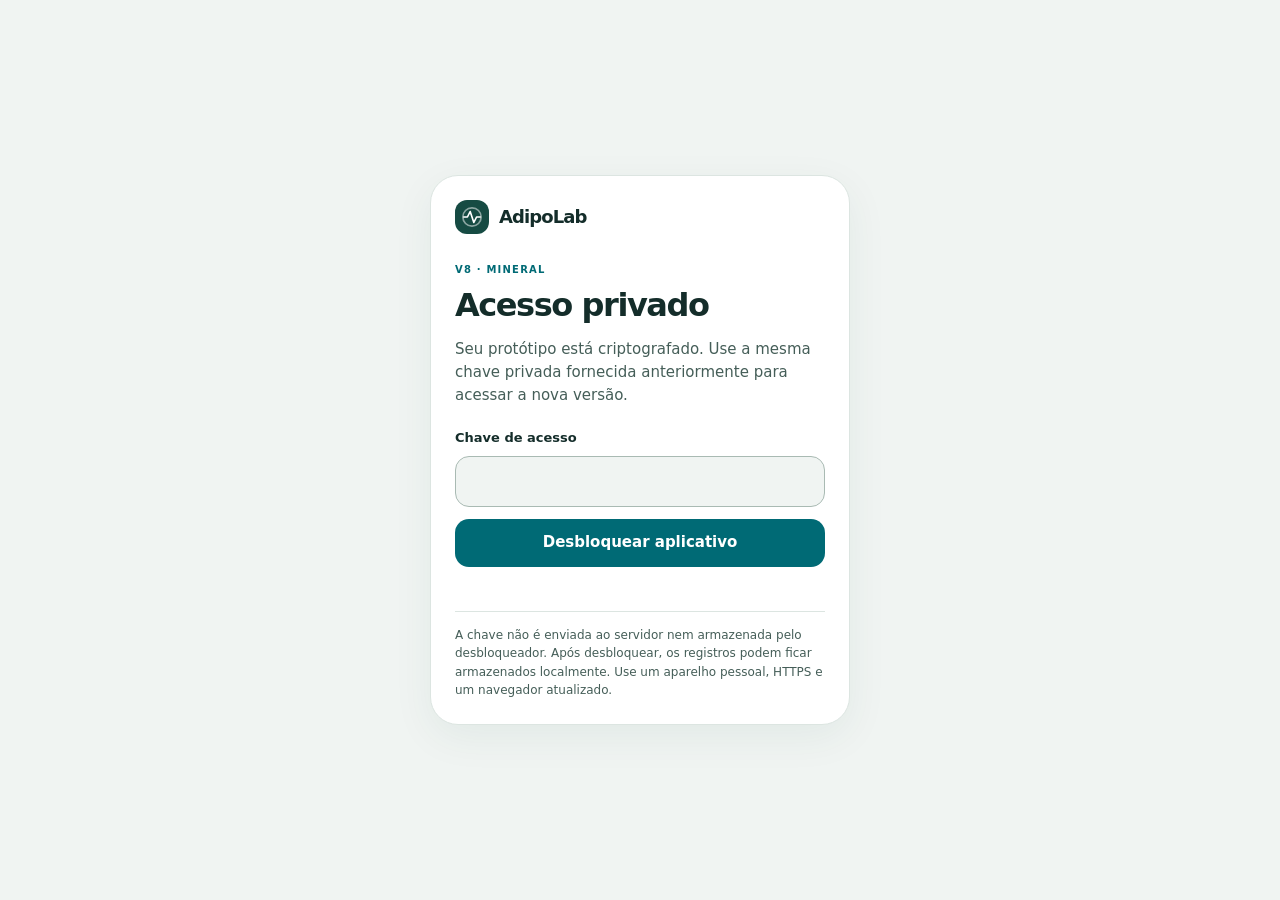
==== commit 1fbf1807: "AdipoLab v8 Mineral Studio: authored art, coherent Bento, carousel geometry and accessibility (encry" ====
--- a/index.html
+++ b/index.html
@@ -1,529 +1,656 @@
 <!doctype html>
 <html lang="pt-BR"><head><meta charset="utf-8"><meta name="viewport" content="width=device-width, initial-scale=1, viewport-fit=cover"><meta name="robots" content="noindex,nofollow"><meta name="referrer" content="no-referrer"><meta name="theme-color" content="#F0F4F2"><title>AdipoLab · Acesso privado</title><style>
 :root{color-scheme:light;--bg:#F0F4F2;--surface:#fff;--fg:#142D2A;--muted:#455E58;--line:#DCE5E1;--action:#006A75;--button:white}*{box-sizing:border-box}body{margin:0;background:var(--bg);color:var(--fg);font:15px/1.55 -apple-system,BlinkMacSystemFont,system-ui,sans-serif;min-height:100vh;min-height:100dvh;display:grid;place-items:center;padding:24px;padding-top:max(24px,env(safe-area-inset-top));padding-bottom:max(24px,env(safe-area-inset-bottom))}main{width:100%;max-width:420px;padding:24px;border:1px solid var(--line);border-radius:28px;background:var(--surface);box-shadow:0 12px 40px #174b4010}h1{font-size:32px;line-height:1.1;letter-spacing:-.045em;margin:10px 0}p,small{color:var(--muted)}.brand{display:flex;align-items:center;gap:10px;font-weight:750;font-size:18px;letter-spacing:-.05em}.brand svg{width:34px;height:34px;padding:6px;border-radius:12px;background:#164b43;color:white}.eyebrow{font-size:10px;letter-spacing:.12em;text-transform:uppercase;color:var(--action);font-weight:700;margin-top:28px}label{display:block;font-size:13px;font-weight:650;margin:20px 0 8px}input,button{width:100%;font:inherit;min-height:48px;padding:12px;border-radius:14px}input{border:1px solid #A9BAB3;background:var(--bg);color:inherit;font-size:16px}button{border:0;background:var(--action);color:var(--button);font-weight:700;margin-top:12px;cursor:pointer;transition:transform 140ms cubic-bezier(.22,1,.36,1)}button:active{transform:scale(.97)}button:disabled{opacity:.6}#status{min-height:24px;font-size:13px;margin:10px 0}small{display:block;font-size:12px;border-top:1px solid var(--line);padding-top:14px}:focus-visible{outline:2px solid var(--action);outline-offset:3px}@media(prefers-color-scheme:dark){:root{color-scheme:dark;--bg:#101B1A;--surface:#192826;--fg:#F2FAF6;--muted:#B8CEC6;--line:#354A45;--action:#79D9DF;--button:#103333}}@media(prefers-reduced-motion:reduce){button{transition:none}}@media(max-width:359px){body{padding:16px}main{padding:18px}}
-</style></head><body><main><div class="brand"><svg viewBox="0 0 24 24" fill="none" stroke="currentColor" stroke-width="1.8" stroke-linecap="round" stroke-linejoin="round" aria-hidden="true"><circle cx="12" cy="12" r="10" opacity=".5"/><path d="M3 12h4l3-6 4 12 3-6h4"/></svg>AdipoLab</div><div class="eyebrow">V7 · Mineral</div><h1>Acesso privado</h1><p>Seu protótipo está criptografado. Use a mesma chave privada fornecida anteriormente para acessar a nova versão.</p><form id="unlock"><label for="key">Chave de acesso</label><input id="key" type="password" autocomplete="off" autocapitalize="off" spellcheck="false" required><button id="go" type="submit">Desbloquear aplicativo</button><p id="status" role="status" aria-live="polite"></p></form><small>A chave não é enviada ao servidor nem armazenada pelo desbloqueador. Após desbloquear, os registros podem ficar armazenados localmente. Use um aparelho pessoal, HTTPS e um navegador atualizado.</small></main><script>
+</style></head><body><main><div class="brand"><svg viewBox="0 0 24 24" fill="none" stroke="currentColor" stroke-width="1.8" stroke-linecap="round" stroke-linejoin="round" aria-hidden="true"><circle cx="12" cy="12" r="10" opacity=".5"/><path d="M3 12h4l3-6 4 12 3-6h4"/></svg>AdipoLab</div><div class="eyebrow">V8 · Mineral</div><h1>Acesso privado</h1><p>Seu protótipo está criptografado. Use a mesma chave privada fornecida anteriormente para acessar a nova versão.</p><form id="unlock"><label for="key">Chave de acesso</label><input id="key" type="password" autocomplete="off" autocapitalize="off" spellcheck="false" required><button id="go" type="submit">Desbloquear aplicativo</button><p id="status" role="status" aria-live="polite"></p></form><small>A chave não é enviada ao servidor nem armazenada pelo desbloqueador. Após desbloquear, os registros podem ficar armazenados localmente. Use um aparelho pessoal, HTTPS e um navegador atualizado.</small></main><script>
 const encrypted=[
-"QqbCablEjbGO82rxdxLjiLPgpOSLabseGsbdNSnRZcfRQvVXr3J3HKjIKZjS0A4JsKvY9LzVeM/Gch8LlK3QArEp5aYgehdFUSrv7+ReTQl+mTC7V7Y+B451uROu/tqYEk2x4+W6dAcedt3tNYxt40YDXulZ110sO+etpR92waOckW0bWpDr61XGPwP6I7YEX+hyV+8Qtq4udKCK/iSRYLx7LVmQGibtOab71UZwVhdSBdgsNOi5a9NN/8xhZytadtdA4nqv+RLLjBHP38Z+TJ3YVrgBL5Np1eUov3ThD1gXVlyC9iQbMkBU6u0VmJoqP5rrZG9F73UBh3Pc69DjUFnmD9gsOH/UDZ/lVwuDD/+h0rFdJMRbRMDiR0tMPPjHsTQgUVXFuQuJtP0gbQAd8av/LAU//53S99ZcLHiJD2lJT6oVT1ksJV2eB1XZRmLmZTzoN3viF7Hyfgj7QwwdjeXIVQDL2mj3",
-"5fOASki3BGQo3YWBik4RvWlS09E1S2H25VSSGO1WC/DIi+bWhNAd2x6HMQgPR9TiQ+bS9AJpB5X9PDRG7b0s4O6jZIqTYT/k6xULo/NauyMCxhkwjvYXsDcOmMDmE13CXR+PyLlsJRwbkvGfPCvRo4ekk1VYXMMNPdtCXtQZXrm0tfYXGXzEmvxdx3oQXtPZXUkkqJMbHwUTwK7xi53rlTzRwBMUH6ZS2viNyMTAt9bIpdR7ItNylFOdQo+sXlBXlB1yUdi/brWADLiLLIgy39aTOPUAUNwUSViFSZjBZM1bcPvhYj76y/duXWuB1B8qcSCZ8HvPORO+cshDeKOGbE0khevQGosqr2HNeAnQ22c6p3e4zNjIpkYwPx6J3grh+7BFH9SO99bMMMoNdKgmqDoKiI21q4Ze+aMxX3UyXDExTV27ftytZgVlGEzImORKjCtMYJY4+pHFEdU/UmuZetbJgQxCY/Q1",
-"HgX4/uPL+HpVwaHSlvRM338XF1OCCQnqGTiL4zrMdk19hpy7EPEYhmEbkB0tY8CYjYOjligaHwI0iWRB+YdFDy+dUMRiEqVkru+gVWZmYVPjNWwSFlf1qvRWfdYcSTTUpQWeSBT5D65Eb+tIWVufsReXZct4+7/EdAmQe4ZKKFZnt0NbzjLeTJg27HkLCWWO245m2sHXGFHt7gC/FDiybqZIWWtFt8J9PuxiHu1xlH5f5yGgGBnf4k3M16x0Ny1f7siU4f0HzI7pDpT9rd6xlybHVnYSUEnywChSLAERVhw4KnIMF3I/OsY/gKGFtmvMMfL+T5UHUdaiwIjE15OH/z217NZsljd0lTReUdw3fI1Bx3Q53mlkm4Yl99bXHhVar9c7COLAgmm9bUXt9+iks4fhtTkZtQT26pGAS3adbIFdHBWzhNsCwvUNkdZGidDLNxfAqcSI3ZPOTIVAar3sCNhWPxD2aPf0",
-"VDZnFpzhr7/ck4qg/i5Bcx9a3TDsVe/bKpyvOH7N51svD+hCEinqJz2dg8uXlUoamQq9h8pbjHvKBknxXiRJKe4NXLrEBVsWWmUv4y621z1BoQESwlAAUENGJl0/8Rtw9Q3QAosWaKwNJzEB2b7/[base64]/FxFaXoEpJ1mPp/o/KQ5xIzp/ALilepos6pJkN1IE1878TyYLjYHDEA+4rOtSBoA7WGyt7D",
-"7dVfvb0Kt8Qf5Sz3ZdZq/d0OX5KDrpXe3DPBfJBrNOrYE74VkjE2e752Uah0JGuFdc2leJOZAB6hrU8sl3Sa+Ps4/B3J7qEmIWD6TvC/aehutFFL/MBrFA40Ww07u+5Ys3xIWKGdzcY7d09nf9L/[base64]/zjlDOoWIcYrVISvH0",
-"KDE5CSx2o8psWHnYCxcgd0iQHDbOV3dUmevVo8wlT6v/cQZLZzX3m4d/7V8XkE256bATkto/53YmcAxkNPD3Ta33YNh/jne5rofx6dzChJbwpayu4p+wDFDfoBE4+1GMnygyCbohJlM5Nh9CgkDmjzcCs+HYaeMtLdedT/hjp/LsllWUH3tBwbFxGgmqaTNTX3/Hz2TXum2uwLtY6PjBrKf7qFRtmVQvd0AorL8UhPkFM7WPZCNh/V6t3ZcM9crR/yVh2e2hLtIp+nq0+m9nHs9pRJ1M8Zj9JeIaCBC2KXY3KnAopC6DKCvdzwwASOwEtt6xH2hJLEIAQ2bJqrL/xHSGJWJ/Sssdj3DxaiHRIxaTA4ryI4bftKfI1M+ZS06rzNYqTPPFcwJBiLBJszUpQb7UxUxEmyTqY3v5jV56ebYo2EBQ5LjleUMHqWXsnN7juo0Yo+GzgMjKOfxgK2LexRRQxrb5i+8e",
-"5o5TK/W4P2svygM2AvU/Vaqv7DGt9OL2dGyVGbtmz7TjtKIkIPtZxdbSzxydSqsAhRMJ2eJzpYzdKRc2ZzvVgmh7PRPLRDKrSd91+NtcRculovNetXbtbeSFo+jqkfqeNN5GrpF1AsLWLeILibLuTD0FbpKLwWq3z3U1cVNaZvJBOBkKxCE8V7Van2QPQVxH3paNCka0wbX/xiegbrh1mBnEvKxi83HlkT0sIriZGzssMXIUCpxnIuui2hW9pds1UBWFNgtFzKN7K5EHlXnx/xCbot1ZqPJ41IPw59a2BVuzPAEGs61WJbg9Dld53MKEUJIt3M+c5vyiAry4aJXtITc3aZ6a+1LWrGkBOnCJcpS5YcR+2qT3wNh671Hys8EKylA39xQLFbruY7i88CtrIAGh7MWzqmeJcqSzNyXY06z0Y4MBmvyoOQ4LTum8sbhTMBaAz/2CD/Tqmjy4giPC8gFldjvyyi22",
-"d2b/EyHk4tCW7+6rjiZgfgKNGgOLcolE3r8H+r72WbRLEh7mYQLhCTXKSQNQtpUVnKy/HZQ0Rho6nvvOvX52An7IHuSCUJvuSbDUbEVAQkLun4ryIz/SaWIf2eG2glI03xXDA0BpVfmWIiDsAbh2ffSfM9Ap1krZXGiwzGaVVvpgGciIf1dSRdfHuUub7/Sbe50mCrLUixQyYcLT29P1LW5pclYtxfFYPDhSk2d5dvVCwOvgx+dOnT3z8DjvD2DVbhFUo5VBkRN0sDosxAfEd6u27uNq3exLF8XdXEK6eFCKBuiMtpOWwAlq6HPTul1yHYKoKPGhxJwE4RpPPsg3SfDMXQma8jVZ3BwVQlgwS6YZ2+ji/W4IFoaYnTCH9RbfvhYnS3maywk1TmQxCqQJTFqhmZ3cBAXYpPi+feOkYha/i7FKeTfhQaur6oGSXNLCrJRVMST52z5mre6+cDEpLtMVKJIjazD3",
-"5vnXEDm3VkenSgBkiKoVthJL7TETckDiUZYNt5ZBW61nXR0PYnykyh4flM0z/i5qaglAlLx413gd+r5Odt5gqBnqnuR4ILIIlhnTS8WcEzIWRaHx7vPhbFuUY4YmpFXewMKVYRADMcTNpzx2Wn4dLT6kvnBY18DKrpgtjJaRl6elZhYHVE0HBFufNMJyizXhs/s0TIwWsu6EYeK6Au6k2SoJIlFsi+XQiTKTjudrWRYtuBaZi7ydfcIncUTTvmb2ERSDsfGZOgsUjtwi+4SmMEs4XFXPeeMIwK1x/PbEjoNCLBNu59Sjum0uvA123T7p/wb5XtGiA+IMS8Kx4s3tQsrEoQ1AulPRA6+zBsXXdvKNwJjy8jJUCR11826ZDpreKur5RwOHIt9lfLeyERfdvMNbqXDWA7QBDtgYmrYV1BXNVsrY/3UCX5YapaA5T2jWO08eTilffocrcjvLOMYy4Wj7Y98PEbhN",
-"mCcZNpgoiSAcnO3xlGfCruw1v14cmcMn5dw6XwykuebBhtILDF+DLGSS73C3A6gyuconGjJbBc80Og5jiKoSCK9l5z1Qw09TS/OyRdqjA4HTwlCDjlBfHWDLNiYoJiLTUYPdMDwdy6EFPvGPWfRhY+qNOg7ENXGdmdiJ+d2RSQYVfXr6XtFLXdes7y1xXaIJO71LnFfDIfcVnl85lq4jarBrf0EobewwrGo0uRRAyyIDQtK+ooQ6KpEOFPRn2C/[base64]",
-"Woa7ViGUV+hqo5t7Jcj5rMdeqdSjLzK2IuKaQP20CNk49A2l9ul6a7w2FLZpOmBk2rtzuA9d06VPABgm+3sND3LegWZsoJEn7SQFchy4m/4bTCtq2FvV4VTHZqUZgUrYs6AlaCMTSuHzPNhW47yy2hfmYl7bwvcCVXXVX5CtVGoj0o/JMc7whr55b6RbAwE7ZElqpy/XiZykuhQjMj3YB/95ckxZ9uddMlcSMktnmJ/ejYDlaHEWHBkZPiERhmbCBYf9wiSHXXzpi+qKJ7NB4yooGt7bgIR+ddyxZ/56eJhRPvxfcytQQwxx95vqK2z/uCE4vCa4itEsotGE8O8uHeQ0n2aimpGignCQNSd/0ovbhF7u0JARhftKoojdXhdOwq9cBuct9kZUbbuLINXW1AC1379e2n7HvJl0Uvx/q3tyRk3mKwD/rmIJ1QIVnSzzssQ9wXVH8B26tBEda162b10V6JyR0N6t",
-"BlTmSXcAzIQ3y4VhtOb70dnS+uhYsqxOE6T53S29OmnRFDjwdZgBWiDsWNIYgP9Gx99JSlcBUwRO6aaKoBKYCj0Czc0eqhNqOA+/pU45qe2LorYBmjfIRgXDBy1MSYmUpw+wZhzt2+S5gzy0QX6M5iRTyGsVsu0RMzsJuWzNRvBmX+AGhCoj5attUx+Mh4Bd0QvF5py8XAStDq70fc7Z2/1TnpDrCsKv2gd3OWwALkORSRaiivuJQsqPxW9JGCrjqp2qAThS68GgLQDHg5OMOBZZOnJ04cp/MIstuiaOdVsuVdEuggpiXUlzif7j6O8Og4v6Ee/bM58TPE+C3fTCAiAzCzUqkXuaWwUYKzfX6A+w0SmrmKP8U8oWyrCyotciuqxwEd3WlGO6HCWL+f+bWNXdLFD9r6aXmQv+CMwFiAOB2ww27ZTmFHhbSW0+K931HGror0ESLUUlbvjljJdH2Wavkuk8E0yS",
-"4aVKjIKUe8erMEnJSyTOluJ7PPE5ZNFu+9oOQALxDWuj6/sh6ojmqQERohu8wvn+7/KnAdET1/2XONHvdVOUNP6XWifwLWqqc2+YIePVlQwEsyUofu0c3HGJt2UQXyMJg1nUDXMm41qnxcHpSaXIjodApkc6mgj/U2HqreTffqJA2cGI9Qxl+JuLl5TYbQ4C0G8FrKwWAihksZfzwODDYX3VNK/XFNQzC4lGICZbwbgQIF87OyzDhGBkmp6BWzsLUCHw4diPmA2fF5LYhidsxhWyCKAiPvx6L6jdigSNtkO/PNIz5KQAHivEUr+eeLgwPEU83X4RUC6nj54Y6NxF9Rr+7rqZxZ6nkVpjdqcGQfF1fRp/Ieuvt+4gI3KgKqskRyeaYpX8Lohk7qUOXb88X/jJ97O00AABBArOUNywW9MuRLXr9mRmpZZLvxc6lKXefXknyFXn4wQYg5YtcfJWyrJAzxW0B4W1",
-"Vfx8PKOqKCO7m0mj/WQcFUfs5QII7fWjfhO3u5UhR64em2cG314wN27DcHgXiQcijHUcXApDdkvqO96AaEs4cATwSQvRtd+Qrqpd0yQYOrZMlme5h/En/umQuaC7d0HTnkWRYJ1jZug9bnIu/4PVtB5jTLjPhTrL4dcO/ptcKyf/TZNvnwQloubzFiNJCcc89iKVjPq2S4gao7EZAYC9ph/eeEjlMNVbgcMZwUmsWKTci0gx6eOMohNe63r4h17wPX0f+DT72kR//wAa06y5+5oQbiQLVpwQqJaGKRgy3HiYPWAe9cYZM8J3Z/6F8wM2WBn30jzLpVjm4YwLpZb9dFR03VabobOspc0tvIhVbqcXZORXbSCypaPvLM4zUCCJAbnABXxGdzHoONclvJFUblWM63CSu97T3rV97ryF9Lxd2jcTgG7xh6UrGt/iPcDx6vNcf9Y6MB2lxI/1uUs5SNYgBsC8eIKn",
-"kiHL+oU0wX6/FTP5m3N3QvjCMENo4THvmQctrfY5BLq+Qf5KYq36D88q+BlAUT4r0ZQBr/bmkIdY+96/m6HMAYK9nKuxJdATE3UomxjahKic2LADYWc8DtUHhf1hoNyRvERBFQHkANNPxTS+5LkyG112u6bwr0CO6yrDQSWfyL8nH9vry2Jv96yaGi8KIwA8HrayeJuVYzMcMZW0/l83/Igg1XrxG/RFV8uFnMYp7/[base64]",
-"urZk5m6d9ENcXCdI4Ph5f1qCyax5IkPs89q9yiBydct6x3n8lvrJNYmBxgRTr8yPfyQtkFBKvaEl4y9XeKfz8zFYQuS/fbfccy+3U6gvUo8dH95w1dDHI/r1IIOx0W4kUqh0qJZJBnEUoiUMoRmLRLRUue5ybr2KKJ4FGk1BhdW2kaVJezVSuOpsJ+TYt/zEvMXXbK0BjWohRBPQB7IZS+/9uazXL01+sw0YDMO8QatcXTqxANzv7EGbBJnNsvvC5phIlVTv4A13ddQMDtUTzC9i04ApmKxWYBFzGsXIrO6lwVP0g68vUrxAmHSriRUfDLOeAAOdRsu8a0kCMHijknGlNzKST5Z4/e00W0MrLlPi+0+eZ8D4IlEaqLrc/FvqQNwu/g1d70Xu99yli9QhJCujEFeso5BTk1T1IY/EDUnJzwBTdDNkyG4G1vjoTcJB2tW5NMjjgrIHPAXp3Br5CDg8rcYTYAcJ",
-"AazyPzYuVABqEge45UdLKPyFK0NoBGZTyzl5aUAqmDKiBaNSFGcWPBL/VPr8/ztr1GGlcPKmEvetGt7nsZTLS+ivQdbmWrD/2uETkOnZVqXt75bh9rpL99PEXRbmMv7FrXYW53/myZ7SFLWn65R8y+j9IlV19f1tFbzO0FNwndI18eZj4pJVdA6DY5CBbho3HJV/oJlnJ0eVOiVdQddX6fe+wtGlciRDGXQ5dvJ4m0xaVqJhEAQ+LJ/dGsPtBLD1ytXTChjkLuahaPSpzyYWF8NQWQXbsklXCEUNi8EvyVpXLKxNlhec9/CM+AGgXY3aj3wSEMxPslvT/TCYp2JKjVt2B8HYofm29wFYUxz8LI0jSkoXZ/aIhGNtvJ8VNGRvslwhJPV3ZS4f+yYP3PVg9RXdEFPkNBrshL4q90+KPtUttDjxUiOl+gDYLA/TCEUIsxRbtad7IE5vR31nFPSxU1zfKKgjuoY+",
-"zjEa+LGWlcaA4GehhZdacUz0WkhfW2BJwZ38myXJ4aWjmXmLZ6nvz25R4eIJRNFhT9Se5jMa9o5+PVURQWvvYLFFD+igdeZEAEQ5qhrYiQfdWQf1ncxrQWxrQ/l2h3bBvEZXj+5aV5jp6/cbYe1zLXFVxTLs28awXPKGEpwYEBJzKbuczfn6Wr1AhaoiRTztrir/KDac03RrYy7LMqN8zHVj9AfrD7oERBctgkXMv0TcxgNACh0IadUpJo/TEd75WcO2244ODmlEuhrDbdE44UkDS28rcPzbtASswkL8lasqQ3QzvjhveeRkJG2WdXU+qqOeRuaI4mCcYP61Z7hFkRLCCPjWfKH21cK4gxDLPFsSimYPESEFpBJdP42iXQCir+MTQFWkBlRnGd069Y6cHkDwOVTMOJqQoWlC/4tCUu2vpeG+QxGOLwvIAfTphYlGg1QPek+8pYbq11lgF5AccY3gPiDHOR0L",
-"dYbzJ5wo257OQ+WjBJTQwWjT+n/NO/5Bej3wlxcK7dNcYBPvHaxbQ0FuZGQZMS8BEel+z59bthOqFib2ZiJqQi8JKhQrXiZS4oD4yw6gPqq36uUjRrYBONNWjv8BVmKJYcyDmkIPYecy0now053U/uCPNP3TcseHU+BkfuSyb7DhI8Y6Tzvol8TJj+vlhvzQ0S5XRyR0M7Ls/+PONUfe91gVkdRiTdQcd97J3De6Jq6a4n/[base64]",
-"O7B+fG9v0uJCbaCtfe1VO9c+lSVgBe41MyDqJWhDbVrUaSQT3A6A37TaBvq2NOqQWkbzzzIQWefzyWOtZgOZsgASS35qjijojNriSM8oX9W/g0oxWDTHf/kkdYsELg+0J+MMV59mqQrc+Y8UQT0G2mhOXeBfwrpLpgn8ov7xq4I0G06ZuDb0x9i3tZ2arjxVh+y9S9c+OB+wZK3CZMNyqxjh68HyTBTmTptfxyGpususdwVBYmsC8MIZy03X46sAahoziKzUpjoWETmAnAPyWa6p/qbJ8gOwJUaiIBEIluyfq17zUZE+t0cCTiuuFSAwaDUxhTbroZl1pEEQ5z07u+4SbSuDqGfgVoeRcxVD+MnGdHBV7qVBPWQYIYHJJkOp16qsQM/Xj5QbAUIsVu3JcBIu0K09jZ0MhC8LW4wF1pLbajJQSEBEUjAg8dz3/bWxF9zXpRdXHT5Y7qp27wxw4Ef4oNl4o9Dt",
-"VGwH5lEeLbWKiHYsjrqlc/RDtUgrosYH4ObT+K3IZWNOOmVyibR6u+K6sqKdvn1VHEZLXDltDNFuFCobOf0IPr46ZwyqjeZBxakH0HeJiBUxxTVEW14yjvzWxx7EF+cAeOdiQdjaY0Bu5qzpWglrQWWYO85nJPwPLubXdcr7PWYbIuAbZv3Xav2ZlAY2rVV+6Nw4bIrOuzIOcD1kCFyY3ZHM/9aDn6+jqvWmO754Q9hQvIqFX4ucXTZq8XzxfC7/b9R3ZKtJ+q0bS33rtu1cIjmudQ2zkIF7TJ1GLNH9NQqaLf4KpQoSGrEyrEZ85C+mgMsqiPHZatretZHsBVUgG1Z5i3xjUNUijWFpOdx0enU4B8PJu42aLA4MhOgghdQjfacLNKsrbfmZMCwq8agvuTwn09WUsYMYeWueJCQLRn//ziZiPDnujElbea6euC9kT0nzRb1Jht7YbMVapV5UvQkFioeYGHsP",
-"aqWzp4dINGE+6hN1C/wWmWw+1BmA6eedN8kIA4WlxSRxOCppDn6NE+sdQBadbAzrJscvP7M+EHtX10RqrIB8C02P7+h9/IB7EaW4+x5A2l4hFDE+z4YrAySXIFe5YFUhMEg0NsYE57P8ahlivdnEFqnyLTAkQHJ6Qi+XjjAEmgFVJ6/gqLkhnZDrqM3sYCqJl647JPQe8WI5GCqbQAGwgz/f9lzUXZkycEnwCV8zXEvxuqD9c/q642LM0qykDafz7MJSiJOJ4DTuu4YlefZs/tlD8xQ9EyAQxKde2wmPeeTnQ5rB68GM1IqswAfHBKth+u0w1z6ryRKvVNj5eXl+1aKbRX+U+qztRx+PTd+4qYFG2lH5mXx7fKKpH4YknjPj8o0cOfbggL0MlWieL3l8RsW0UMGTANbY9AFQgUsOp+hThMKecwlNMP3ubzqxmOhakAWO1lH/TWfpH5ouxQrb2oS+uDE8jC2M",
-"[base64]/pbCt+VHvgGLlGcsyMw+NFHWgmyT8vcbsP9yGpQojjKWgQQdifOZLJ2q7qr0GV9bRjy2z0oQshuD4kiPsDRGp5Yt3qfQIJ4nsRD8L+Miy0u8eDTYkLI2yOdUhpalvfi9wsybuKb2DgLl6aA8h+IAfAKKLNkaTdSZIrwPdPqZ61wlnu73+CP83Vq3hyW1FvS5jvfwD",
-"j7ScDSVc3GbqGSeGUPrJ8A9nwxRuYs+zUP2ukfvvnmP433FfrFnxfiizXkG37pxGxWzjcwpnfEHTdebiUi/BZJaix5X3kdAGizg/UWXOfxPLFEeAkqMfMl0bd6sqBnpUwMcFrcbfy0VRir+pbIOI9+MQYLOyLDmKkpwhqIneMPEHR4pp7lsx05R2y8v9K7yexrrSLmnAj/lrEpTDtCEELAekJ17eiDm/JWNnbLrgQlQwQ9iC1v/[base64]",
-"g+ON1LuETl5GZknQ0uyDrnSYFU2Tmw7eA8UnS0bV+xxei4lNiJe9jaJkeO8jd29nZUVfqLa3lDT67TQUGhb2ZLKmDEAv1g2A2bVDTPjB+QxGvqHMtbTMljO2NMFqkERqX7fdKsHxZWF4Mt4bSe7zXnagEJPKOXttQJcVPCA6xevklwAgpspmmFuUCyXeAwxfG34XSS/kkMUjmaonXrKUka2z5DXb944wRH9r/xRzK3u8AcjlO2AM8rQuQ/ZIMK+i0aPIxIEpm76ufUO0gpVgmMYlpCkX4Zg2sm3AHDuIsfyAO2JIxdP0V9G+FozBdiASCCv9v0Jb6zGnTqjDyQzwrs7cAHGWaVXn4Ma86nWLaXM8gSAwt63aakIApjMbeLqXxSiQQCD/qKBWHWP0KjdkRGjqlz0shcoXdbJQYaCJHHm31O9rzdBnq97SuGpw64WUK6LoWqt358wX1Y7M/vdU7ZVALwIeBhVy",
-"386hsxCSs+Z4iRjUyfJpn1GaXBQSNrUXb7RQGKXou1twefT6HmrgBJQuYW3f7oh20aHtFRseNGMf8nduMEtbDaK0LP84F5LpSeWFeBUTYyUG4I9jzVs0d0vYUhFoUWuTv6VBd03+CQMtJ0FPu27sw42GOkVggWWVWzi2bMEVPmJV7PTy7t17Zef+bC3Q987DLF+LlS/8id+2WhkgrSX51ztLBSvIjMNSNfVGl8yHFbDe2Iu2+/WeKX36+2VfI/Bmudh3Y3/jPdobuil5JHD3mmj74XVQs69Dch4dizGTtV0BE4LZug0LgdrA7WUUX7MffljGLuvD+NSZKJFur4iRMX5VR5wPEjPK8dwjsaoBq9Z5xeS+XAT61nH7GNgMVRhV/3nTm8PwDQQPnNBuBsSzCYaQVkuto4sHFYb5rrAd6UZ1gQCAgPwFAwpuBqEhEsarmXjZcNyJv/KKU9DI30EqMnhgIpC980W7",
-"yz4KVbs+JgeRGr50aTf1oeLGrHuJNCW8C+y5JqTstsB65Z9GPLekUZbp0tA3bi97nf2MT7fQ9GAgoRIp7O+0cHcWvJTr6qaswFMv/fX3Pzc3Yhw7/zykhhaX/7RY8kz1ih6ZvfBv4aZSbtn2d5VwCjGY8ryaKA4Z/inuUTZfvMNR4Gnnllne13i8T82gtZc+CJAvODlrcF8QZqwJjXSTFUVx5cID+bmh8fhThFcKeZQfW3pUm1qx2F6X8NOFlFR0C6+WjFhO7txjm1/[base64]",
-"0zSL3sv4JC5FoOYak+OMXUV/mCiyYUR0/RrbSxeMQtK5lkJy+zawwlgM0SAYuqBPS0ZUIP6/sykpGmS7xGF6/y1Xg7miMLszp6USiRwBk8uORg7gjyqTUe6t+dOtn+m2I592svomALoHP8YJl+/RGB8IPK3lseSc9sAcAXvrrDvRypOQQioWljRc/jCiGa50dY1pD3TTpVm8tcpboN+KSnX7XrIOyjVIpTICTusiELXkqWDl5oyeY8cbeV3pjCK+ETeOZThdAn6pQRzQD4kpIMAQchlZdRiphw2Gs4TaJc3+tFNHJLcODg57fW5Raq+iLXitEBNROuc4dhMlVj8VrjPbFrTfc4Yq90OZWQ0qBCtZc25Uers1hPsB3e0REOu/BEPkmckyRIcwQCdrQKy19/QG/iFoi43lT1zAnpxV5rLuOr+qmuIo4bqGo0Ib3D8aYnETSQK/rQ0/zh7rOSKTjMR2sx7f65uk",
-"pmHMuNHJXvl9D2KlQmqnex2urRLF8LuYeMyttvIxI8ClhkS/[base64]/9qIZgNC4ZWVOVxl6gEz9Ow4ApV9mQHDsvc/YthAtaQZCqWAy4rESji22N7ZhzsVCCat56cxjkp2Ewc8/pg2hedAbJvWOPSvchOGXCYYApFbpz4RuErkRpjnJd8ki+tz+2WEMHRZ2C7YI6DE4yhyGXcePRMLSIWwd61qiyOWj2xqQqskO2O+qbMIwrtmBVh+",
-"JzoARazdCzG08L4YFQSzS3tlLSyZ8lfHnumUKT7Vkyysp10AgDSuRZmERBv+xmqprO0h+4Waaz8vn8HKKaCej2rL6iDIHIezk46p3P854gf/8QzzOT8IRqKQNuzqzmjlIeJV20ddlwM3+v29pEB94NbnMskHQGmdHbK/mgn/p/+j/Utomj1UrrkvdJxYD5ZT6h7tok7DFLrcdm9FTLn3GIGA58+PqdpuMqH+JtKPpwjc/diKoXAxGdxo2LhRxZx0CDE/wbLJ7WN6YXH6m60M7RAl0AZ2JeZOv0wHdlNc8fPfM90ve/FVPSFkp0mK7cbNYH3bPjTQfF5eNvMCLOXIU8aHXpb2K739f1AHSiJhfbL6BYPLuXyXlFWYiiEBTmO52QdoyOS/wEkgyq9Qm2CohYkm0uPNHdoriaJq6fnArgd4FOfatrGRwFSEC6hy51JHCWSeay+f/AV2YwXu61zIJHhRhhF56xW2",
-"ZV5R5KDboGlBQKQoU+GkPybqOIYeDT8749Sd2IPx6HZxrpDTW76rnsATbqo6gXT3/DR+p3gSlyXM9YRft2dRLfTGK+MXX77M4ROLY9MG2ivZz4/gEcfh4PsI9VV0R0PIh019cDM98xqbJzDyxJC3XcJCUEoQLYP34/48GiRA+FsvD9pa2f9ZV3RQnCYOCZcl8/F/GeELwC4s9C89OcBp//gUFeuxvShgP7lqMu/s7cM3V1Em0SaovivWkTGN7vQM1vF3opUQ8Qzy/9HlycDE5oG765ZJ9napl43HRzlmnzB0OwZ5nIjTZ8jZ5QjdcE4mYdDr12hwkPZTzIjjXSt/UCt1l6loCknCQR51Qv7npICsh16+6Kw4W1Ds0Sm4a2Yu60fj6iqJx+mGOz2w+smaOyEnFP2QPse5yVtThrugHtCUZRe7M/GGftPHDFsZUjNOu1i0c2TyjVr2wqmoK8rF+eERYm6vnTcn",
-"UFOuFOemXEJRI4GkGlOq6bmo4UF+rq8i+yEjMk20SCH8fdi8pYaYrV3oacba88dB+B9bcrghs++rKka9jj9n4AD+PhPYlSfi10Nhh1GMz+xbBcq9BEPZw1eazqzmoijpetkWHhj8wBKQ/B85mrigXtVPjajOt4+hAcqQnKCXQB1EFH4bG/KdmAMpSyobee6hgpdq2vX2q2J/5xt0hswBv3QpG+B71MOc/6CPbtKgrxm/U8fhTdY4sBHsMGU0oDGfuFz1c4AEfT4aW2nuXbedMwS8KPKyiyHAof8oEq6YSgXCU0FHExp2KJLXVlNA8OIpJMdCnWQgDDaVb+RjCVOyjVUP+2NWY5sDe1MwLM9tUiSrleZEQdctMMFn6vwQZIUBEp82B/vWI3F15Ru5RQNULVaIi1kQC8nzA5gqJbiPRVqz5J2L/mTgfdD4FdVJgCCJbO33+SDQRMIleqQ/jKBwPr/JyibM2hih",
-"KSv2cC10VOAXzmmAT1w5uXXsPKCckBT9vN6ZmVTU2wVAPjaQCszhG9saVFTNzTHdSVLG6y1/Ts4c4M8HTSdkfJDpUCadNw0tf9QvYpdwhJxO47aSil/bWxnadeuKr3KSgBIJo/XtVB36V1fNGlVXzHjZuqPCt4zUIYHHpRda84mBlz81m+B8PhCAqvySWZM3YHTiFdo8OdH9YmVRzREn4NaU/ITCAZouotdEO69xmZh7RwEtFQFnmxIhXS7fGxrbqZjCx5ynNuKqVucm6F504hbDBufjfzy2EiBdogvnDSDBzLH2D77fPcJ1Ct/k3On5T1eFzBX00VD/3tmd2PAwop5mtRNWE5XqNoRL1BiiTjQeSfVXsvW5uCUAoXRF76AiWP62stW55cSnuHjLYCuboN0VvHRWlbrBm8KHIuTLoNBJ6vUINJXInonHdeZk0l8Icf+++ueTkG5Gmze/iqO9Ugsvkdo/r9zx",
-"JvBwLLo8YdycqfmZ4pAa7woq584WiKld03JncSFly2dtJtp6Nx+l1aF2Yb7rmPgGEX/lyKdAQ7B2+XnfjAQmtDNMKrhZb4CUBJltz82tQBMmvlKbAsFgysd2wfAfjYGCXuOzcXEV2AlnHBJvHIgkuTmxeRxLrKfrY47iK658JehNcf0CNRrh6bLRynRS/u3Vem3nB+Hya1sb/NV1K3DfO7rmzqko5Tc2OkItY/[base64]",
-"ukMQMQX1fF/Jwf/shDdB/BDwG/BUu3xKybnuWAL0b0UnjafyJsd5mcoB31VyCt7HIMCU2E6SQptZdvhZ66XzwodFyXyQbnTkhRVorrhNEkmh0UQiAEWjbF9uqD8q+K/wOvgd1D9DoljHrs+iQnnDa8+u8oXuGyyzj34tji8sRdCMttccTvDHvbzejNYSmEOylfyrj10Uour11Qu+yMscZWLyzJDTRWnmG0/dcn+vvhgRB/eS+c8x3QGMxe2RZ8kKFOpl8rf2dW6NOkvaAbeil2Ua62BEdZ2zhikVskCPGgkhuzPMnMnL+xYvocTEWCNFGLs1Q7/h8dNd8DwrpZe7F9tmnW+FJq9imz4NrsSlFXmrCZbbsOFrIYTMyyfq38IfDqoyTttR3NGUyqcyFK8i51KSCe30hr5FytYzqFa3KcnaAWn8i29K4ZGcVk+E1uGCJ2jVYR6+VoTDUoRItzIiReuYxhbp6Gia",
-"Ad9xLdfmsc8plnJwVmkZ0bz4UL8W8Bz9COonOaA6JYXhq90MLIdunWCCV9wQ8jwST1kcO9e8LQ2Dskacf4RO4ql1jckN2HDpL7h/RlZlwf4rG56LoIPaQgkCbk5xCNgR4CElspCZ5eBZ3ShAn6aZp9X0HOi8VGo6vsQg0c49MXs+dD0kQaiS3kW0IHoNmHk++8vjxbw2iGHTkhlURsCO7NU2CvbCC5VUXxOW7mzunYpRO9Kk2t6C6eKZnrdj/a4v+sJV9p2G4DcSRO/3mMwnkpF8G/mY9qN9hg7ghk6KUvOGhVZgkQKlSL4nUVj+lsLd20qEVNwzHxezXeONZWHsaCFNA4DSy1qMHngri7VOghCkhxZSizLeteawoDp3Fp2i8bEf1gMkc7HoHnyPst2lIua1PEBdpWkmntE0mMEW/j0oCxuvxj1WKMZMDGL4dhSWjAp7oN34I0utpNlDdTz9mgK20fVUNgdl",
-"opl8mTy7LaThJsH4QvsvNaQJinTwGu/8a3btGuF3QPuONb70T6q16EjY1cJbvng6b75Ieg9dzuzRIsAfz6ZNDbNJC8rMzrH0p4vX3cEcnRfo/TWqkv+Kz8hD/KhAskHKcwDDRgXparHx6Bw9zHg2QUoH6LdzTxtJEQ0TjgXTBNAR0gDtGaa79NwzJFDZPgQs8aWd1LPu2lUCuZBKaYlFF08sTyKlXUfCr9qccHVZiuF3JZZAZVozri5ub/dwkWE6wsiIthNyMuxqP5KWJIeiteEk0ooxYq3/npBPu8RBNzyOjkqlielP/6n6XZBsdDjOVwusbpXhsj28bLdY+/4u3GpG8J890GRwhHkDOH6ayXoSqrMZPNPQkqT8NHZIIpij2+TjxDsCFQOhvI8EuavoDIU2txmYsyqAa+d3BA8BxRQQOmQ0cmjzSJ6vMKjil9zbzkmDnJWGhqt7vA/C/xp0bYSYIBmSnkLK",
-"AWYYUWjjq8YJWVc2i4tAKXoEDLbYj8SmuUTnytNSSGbWUs6obSDcxNPm587xmpavsBd1RCSESnzRUfJGhBh+bilTWTHkwijw/ZMOzHlt+7yPZozgk1cM9wBotjUkB2XrknWxey3neIb/7/[base64]",
-"g9biQxk7nZbtYeZiE0+aX6Xv1y3Ql2MykuEddHl2t6kh1sHjldauOsT/oLDCW7Ssl2Nc+TDxaMnPGKzFdnfwvWjYz5C947HSlA3TWtXU89OrrUcz8FnrKFihq2xGlWJodSbvl0E4FsUvDrx1OuRF9jIOtF0Pto6cp3UrIq3dOnYxCRPB7+ex3eCavjphQmySoS3BjgjfEpox40H49gu5xTIN1TEu7UpYMscPdt/Q9zxNzM/aVstt3QS22FPjaPiBWF2DLbnfGp6lVu3fu+MKP3aEsQRc4/UapktaGEnVhykQus3Q9AzTT/vTE1bYV/ilPtg8BzTICSYGbU9xE7Ch6+tycsI3YtAH5NoYfbflSX+ZyR2ZeyvtNQ+QqGRUe6/SX/juchwJHZ8iKcHN8zLl1oE7mbJOUixW12RvY86HbR/oO+PnSwvRFVGLXwih1knU9HTVsmsw0GqcpYFjxoqjg/M1ggxk1eBc",
-"k8St7KU1SfkdoG1AFuoDMm4NFD6FUGkdy3VAU6svw8OGciFHEps2qsb3ev4lsX1uvLiZNm3iFezgYxp/41F4+LR0xbHZurFnTTF2pqBgB3pY8J4za49Gc1Lu5lUH7shfKx0cWgWoKJuRYtgcB0ZQ5hQGLNB6wzx2z/VTcn4IsewEoEwcI2AtbIQ5fbtsEYs2DwoGG9yOC0ehDg0lVtbyncUFlw0eLpaZTxaNNfbvv+klCPUDKvKiZcmTVruq60ek4MASt7MOULhszXN94nmv4h60Gy5S1xCliEFYSHLMhDEhklzJFLC2bd2ArM6cGmp/CWSkF8S7f4MRy1bP3YNiyyvpG2jyxqOD9v9PyKUOAhhaDzCEqnderqAbHRXZskUXklgG8H0ElRIlT5+hk32/4/QA9rxdqLIR6unzQ0jxz/0nOyHQ344vnyQCTABNaILx2fQsj2BvAFKQYv62sVOptkVJxWc2FUY7",
-"xrdS9MIVtltGM/dP+7hjb7jN697IB7Bwcb2F/R7/nXLZfwEiEVvwfJUBVZkyh2Wfn3P3oWZV44mJ9LImjrYBEN940RFqOgbqIkcdXNVZT5SCkWUh9WnEsP8mm8MNTo5LlYtUTPTA3AOwA1nALR/KKR24ktwU7NBe8iW0sXHLHMA5rk5Nufu0BQ1mKQ+GA+81RnZLJpZwzDSu/iUEubCkOltRQnptigm/5x924SeA7mFegT7SlbEsxgyRrFToQL9At+ub9cINI0sQan0bh3oS6qp+zfZpQKvuwZxKLJfDDWP/C+r+iy6fdftwdM/I/oY763RY6yTrMVqnzCZC0Lbo6aPiPoKcoYhapciBWDGH41TFvk2wcb2X3d43iz7Mc7pvRCqoqajToQgqmHiIpiPfVLh2XZBoNL80/hOvwUIjpQohyTpqNNR/U2ho7H5Hr8Y66s1Va5E9gYfQF/IYEfMFRY1u2ThK/Man",
-"cByB2NciTNeGj1WoWzTwJbkNgGTiwPfrmrMUtgusHRBrv51C4h4ludq9Fk0kIM395ZqlOIe6aBYiFMmieh4IUXudAswuYPPGeW+a3dVseWv8Bh4mafAhNi4eLVW3JbwZYgSvkeANdIM6/[base64]/ei8a85cyP7jGuBbO+y7aocTFteYhhOn0OWAERsX3hr1Le4bmbmvb1H0UG3gFYYyJykMuO50ZVJXKzVWmXOjHsOV2IeAhSY4PcVYOfHlof",
-"11abm6CAgzwrwZVoUb1g0p3y90p3T5TWxwtbrSjxW/Q4Rkh+rmIrYMgnG09ldj9QmWsY7JKFMrYHWFph/pTgtkxe1+FZEWHlvM7p2zRbdC7HuymXFp0DyySDhBjz7sepES+89tSJSdxDDuUrbR8xLj49adYI8xKcO1sR13Xdwqo2sne/CJiLkC5Pdg380mM8zxFKQvTH/bX3L8dKOYoUm1IFzlyzdfOfrJCOyK/un/a61MRfA2UPdKe5yVW+yrklUpknp6a8KujN9nUIyzzNJbFdTjXi2K4ZV/KcB1dIbCQmbrur09khs0NcYiIZ8zqJvRBz/Pb1f/MR0615y8X0YIDr3ss4aj2FGnjxQ2QB18vfxp8NBRX3iv6QOfjcMVIIDf0cAEPLn85ceT23V5ysM+yeSArYIdnZ1QqZOyfDDy0Cku8ztwro5M7PROyrTkJhC2oPUmttww06IF226QYyZdZIaakgdxAD",
-"tH7WCm/2pkoIfLmqMhwV0VCZ9GU3m8RoNIaHanunKfFYm0QTIEeTPZipagtEkTpOKCajaJepN/fw7fvWnjV3TsnCCXnPlb7qHIUGwyG5gTt5FwHm9haXWENEL58oSajYQ3jsQrwboALYBGFR6fY77cJUdSMgCn6YelgD7yBONQ+qD/DfOaHL/DCcAyjNrcyk3zdScDiNY/Bkek8SYLFpeKNzxjhiKbATEglgSu3+6eKz500E6zq5vrInToYayr3skGJqqWl+02Fe46CEBGyLtPUsOGTWiLAtaTsrgALkBeg7rDKwVQdJw9JJP2+GFd02kRinIF1DJ0emjKA8gfbIzBvNpW2ywugVS2h7xoDe5F/tOCmYo+Y3zjyp4noXWchvNWO9ohgDyOVhn1uPMK8KO2cq7Y5VyXZJomLVUYBk6FpGMNFjB/jNO8s15WziiJdlh5UOPDYooYW5IYDMyCH+9PkUAjv7AQoF",
-"QAfOKElzCHIplLc6Z9xT5OfLESrcwcKBbGEK4s8Tm77P61UgyHNXh8Q1x++V5b/E4fRTJzeBA6BAX+YZPxEok8EFrMFLzGyfFmpdGhxS+vDQSPADUemCrMEHJQSXY0k4bCfmo2cCSRxaWIeqnkPf1cBnv1gW89STjWeTV0fSZSArou/T4AI9Oa/zm8LUHxicaatUrNYkQPUY7Xy7wug+DP/PimatjhVgr9FYe6XouG9t3a2b1xKsmpNGlQCB4aiepXgN4d1I9Y//G/9wBfwSKE5HFEQOgnxyLwQ6tA3AAH9Szu5yxvS+kSyg7e6N3P4S/brDsyDaKSNTA6PZBnA/J2mLlqYpiJulxfwqBxExc6MKcCPHpyGk/wf2XiFLRppizTeOYi5cLSntpxf+/cJ6spTzU/Gbt+jCiXVzppZg1lZbMBMZ6+7mO4PB8GY6dcXhBPqp1HUVJxggcYuagTdi46Rt0A0RpIIp",
-"88zmIULTr3j7nSjUhlOSTpz2UD50Tgmf3sptjpXNaCRln+ns4/sI65erHy1SYdZZczAW6pcPC05nouxBCb/UjlpfCUQsqDup9vVLWmFipJkfehtqwcwOyzKJImjE0F6j+rQCWgFEMl08McSlloB3VBtPUx4VPBnSZ5rsl09gW8RGySAm6tbKgywtWYv4f4t29M8VWTMCnTXto1KhQTT9TLdbvJVBdMvgWjS2FnFY785AaT6/lzAEOCyKst34KtAZwX7w6YMQcrwNK3XBhvZkHn6egV4OVzF47PupgxUbHAAO9JgCredOx/I+B0sPJ5YLg+tR8fBY+b3PSmiDTt2eH0TvokHjrgGSVnmByASZohjatDOe4mvTlH+KArwrnn7ZyVoNTERl3B2tIwpOitPwRpEW+IXEEQEKdSQJkEaZcWSvIBGWUyJi/QEJd7eEqU5RtYvC2gmwSVSQOvP9UEhH60Jv5Ar0+hrX",
-"Aiesjk6QAnikcHmy5EdjCdBYyQ3tMTZdq7ETfK64GNNkljVkP9n3SIlEl6S4a9+9SgdSDzIsqY8RRYIWGS5iWK7j9ZQb90KxRk0QuszbHOTxbommwi+yM0DFUkz/I5CpckqUwWAIpRQMoLnpCQ/lLHL7z3NExQPYZRHWWUci9VuovGiogr3uEZfpCZZDxu2Ni5f7r+HxyPY/jEuyoEoFsRBzI5oIgwdWUs6Mt5qKf+WuC2fiNgU7rbtrxtyp7dTiqkEGNHYDfm7Izy6wqaQsjTqdqFPbV+rS3B6Ls2LQA4bGAeRwng30b+esMoiigJbxCGA+EQuNDp7m/awZ+0XN52sK8WZz17VwKP3rc9k/lBkYANfl1h0Ly+ylev314cgVVGUs/GBLz59PxqjyLPCgH4h4dzvFzHIl0Xzc1oP7Zgei6vNCZ28cEfk+5+NGL4jXR5wSI0d2zvRu66V9LnDVMnvwps1ILpHE",
-"VHWKfBfTJ5JhfowLrPdeVj9xrpziT5tKE6Gfc0wDvqgCjwZjPvEq+UIp9TpqM3Cb4m5i1yUoEgdc7HleSur8berrM3atdnRx9cLq7C9rgIlP7V/8mTsoyoXaCCB1EAtSSV805wbWApm2zS2o0n2apr6BFdrV4qlbAA6HOL5TpKIGg2jogNPZOASGTVbZMZwgt3YZPbNQMqxYVUFG9DkbeikPd8ZfZhS2VtSKoGJR6wwpMbxeI0jfhViCeT806RS/kKVsMndrdaZUr6bzVSStrkzNalH7yams9Tik+YVZq5iyjleG5vnonHWg98L/Kmqj210BMIxjZIPUsCpoONAJd9f+l2p+SLLJ072Sra3O8ogZxRtKWW4g6iB0czBh6Eiwd4Cwgqv14rHEk+hnazTqraLnjJ6aj9RenF9FR+XbWMDwZ3otG3ld47nTE9rxFm/kU2SdcGN46oVBwN0Mq5mOvRU9VgyMs9C4",
-"Evv6n++PkygOQUSLgDI/5u6nbUw/80BZEAPxCxnS7S5889tS/nzIJjYzSr7MAn3fWnr1vlNCQLBQLALbK+kJpyWBwqqiPdaLIlI54iW/KvMVxbLSgMKWRzaxWpfC+09q+UIB2yI2FtA38Rkf7e6G6RZlN5fmKTmJT/Ggzb6P/G1PTXsfYyNrsZ3jrbrAuNWTgWsnnPD7DGFhzYHc04qeJDDwUm8NNHubXXEG1I5l9kec16bM4Fp/7ovtYBZDBOZNxD2bK1VtdtOsKgNpPEgAYbcRm5Kwbk56+SekovAxV5/VGs2bQHt+U3ci2Fg+LT8k/9VZX3txy1gUPbfRxQM0h43hZc/pjtnMRfB1g2qGDCAv+PXXYmWXV8fdkj92Hg1kcICay/XnRSRewEUQV681gINBmTFrS1KGNL0JGqvS16I5vesfmRdBIcBN5abJXyfmtHout+BK2+FPIs4f4zrjSLPBmu/cfRil",
-"zkDBwaZv7gGQxEin1tRNRvmkHtbEvQcSwTM1lz9J0/9j/rBayeIkRq75DWwYSBEPWKHBw98eqD2Brg7NJsje0GFimakN3cR629CF4IrS9Cn/FYHPEQ3bxH1ikaDCBtpCyq7IhHd1TSOXJYuC5KrWETA9oEiZxTBc5ET9eQ6Gp66b5TBUDT2ADdXVV3MmFPO/+cwAN4cVi3aEhYRRyVhS8LYsTiHwRqHFxEFMYPciK/H2F0wfJl9nvK65BISDg3V7e7NrRV/+UPxmtAkmlXA2DbL1p7IWKNtMmTsdIXYZIG/KksvtrrTQo9NXFCAeEad7dw6IS3Fnq7c15Q5snm5nOxSoYcEZgnLl7AHNvdOpg8KPxmPeMUTtod5REhGtkTSbG9cFtn+ByqkK7fRLjUaG+YyzygdCyIPexPTZkMvcx3h9OCylSC4/5j8qDNscumNRgjWI8TjEuNrRwaUzVJTd2zdcboEbqQGY",
-"[base64]/XAaTEVNZbmb04QDsmwAD3BYdCA9XzeJjHCQXYuSSyYupVVS26SE1DyJFtOjgOFsiQxHdn53cSy+fWHuUcsZx9mGaa0bhKvftxmnCFs0emhD4DIWCTr/Pa1mabOQ3Tkd9TQmJBYl0ubBzN/6EGF8tIU3gLFZ8wbyeEKbcIH6UQcKQY4wTFu3ngA75sKXEQDsP/YKPvaKtcGVc",
-"ZncQl6Nt4MIkHIRiZNWM8GktTYx+/V0CUixzJqBj0yGzneGth2naVP+5QC+g3VYQnfl8LFRsGNEnggZ55s/MsRT+zukf5aQ5oqQ7o3mi32KLhQrHijwlkrsqZhnQbmJcphlHmv9/kGCqcrsD8wDH5EbwkhvmDM4dBhvAntXeE4ld0zHLn9CU9mLdyuKyAz1sj1ASJdsfPTDOK6LYOTOirIjiFFJKjmu0/wwCp9H5/UsM8efqLvzw6grTMqhui0OZq1aXn5g3l/AF8IhXHe2LR+O/n0mzfvB944NPaZGhDMtvVB6UndZ8jPimooaEZc8rmhRbNt2gFL2Qv5JINOm6W4x537nYhVhfW33pZOavXqf67shu4evSy8ZMl60m448syQunZFV0nND8NW4MqbXY9PTRwfMGOtKvhQ3hTVMc7L9QvCMfJ/F/sExmURsQukFrRkxHe71hfOitPiMj/gE0vtnXJBRze7uB",
-"uKQz6n4Fk3y7jmVjbnFl39IrLar0r7pFiXsASUC4OO57HbgU1kN3SgjDD7xj9s6DAJv9W86RJetkgDRgQKPHLMx3hVRyKNxVvETT8CR5uZMyrrd/3RuCv/jHD/Eb9CwkZjkXDSCseSEYuuVzZHtWIK5ljYhzKOBDOtRwGJCJ0UmuDAq1Q3Eg+TXF17G031fC0C4BfGUsGkrjt3VXaYCkdGfgWm5rdXAqtwi4V+n7lcVZUBSA1HoKrCfvQOZ6ghe49eWPZal+U8hRhF+F1QSvK4HLv01yZybh5zH+T7CVFiWqwOI/unxfEk33X834SVLqW3rwHMnMqQtiUzCzpKtPix9kfHSEqlvr282dykSFFU3Zr7C8OWv8VAUTktb24z5D5rzu+eLURs299JuiawE6ls7PXSuYAj8vXQggy4eEseL6WFAh8uXTHygs5wvskcfjAvOjeUh6ZT4IzEaoLymqeRcrhZFqKbPO",
-"LXRNvM4dIepdRcYXJbiFx4ZzxL2iyZe58sVuZSvJtTczEoUE/Wy2b2WC+RdETXqGtmebhZdRAoraYcWel9Da1gaCaHNw5c4to/[base64]/npsc71tD3TUHbPwBSZ2hV4Gubld//HK/2TfDNdrXbCT9t+NC/IHelxI2oZWWNz6l2eVKsNCCMwBuvbJtndblT5c04KXxRgpBve",
-"JNqF0KBID1l6TwgSKnV/[base64]/Mz+FV+S1mmVi4S0+MqWVOIzVO0nT6i2JfC/3pyx93ZDfpRQ9WyQkhXSgeqChyxyyAwnneBn6aGlAEQUSZK8lUAf1/bB0d296dttWmI2LRAAAn75I4GAnkT620ny1dUvrKImrkIj1LNyl0ONWpwsCDKSK7rW",
-"CfUa1IcM+SJnr8+ub7p1eHQutjByckSWYoJBrfMomiRhz1+zD6rhoAPKehWqphe7XBeo3SQ4hJtvU8N8Z+JgJ1Z86eWSh1xSjLcBcYqqa2zygyQMpq2V+kslEMqmwTOSiAgEO6U10n+MmL/3y0BauKX/GZV6g5ENQPW+QcXtDVyy7X68jSgaGPp8es0YZZV+487tD2o3oEU4jhpE2o6b+HkSRe6mJ7n0HOW+iqw17hUCbn90thiiACmb/T7ek6v+4SiTI3hfAKAD/44jnABeahqOqSPxnOaFTeKXbDZ1sblWwc+lNW7ag69Rh9t7PUGZYTZ78JnUDcHzjMzK2VE93tAu8RMhq4gQe15cunpp8DxRuuwE1Hqwq/XNdCrYJgFKadN+1SaZw0jWReyZkKVT6eOBJNkjbzx1dpfH+7XaxVW3JGnTHg7ldexn3lowDwNdhyMgfeuS6xhzTzq7Dwy9Y0Ov/EwSzKIc",
-"QrTp/EFCYKq0zGJLSL+L566WSx3cLHnOtGCe05uxn9shhR5bTh+hNf6ORq3KCUXW4MRY8H5iGZ+lQV/kKv9TZf10edM04M2AsLKj11MVdZTGqfODXfgR7KsVSR3lzrk1Svqzfo0FgFbDTacf4kIPFim+ePZ7/2Dnh7YsHWD1GNwLuAlgFuQsUFYpnWC77uYCTOzQ6J2tGmAHwQdErb801kR1rXCv03Z8kztzxYYGaGsgGDhoB9MeWXsEpF5Rv7GL8v8LtiCSDtzHG/u8J+waWO2+DK275hTQOyQWXf1FfAOFROsF71SK61Cay7uyDATmeIXYPGL0cVRuq0Nvur7ADLIM0K6HiDjdTzUtUiBVaVBHy95aAzNfT2bGbjo3OE833V//dGKW9OtxDuZOWPoJ6KerSseR+UBKZvkfHK52bTVJtQAsYzvHTLrUIJN+GIc2XH/v5ZZEFs2BADB9mnEgH715X41kyO+Q",
-"TU/iiPFfkBM3cAKFzCGsr1lsasW3rNnRBZVYtMtidbodHmcJqeNrdsloZUGzhdNgVANTFb8pUAgF2T9w2bHMesfkpuvrFpQArotEh97+1v/JZsm7wHaOSQV7GnCRAsN8NdL+tzAfVDQ7ZxPkD6EXXFjOJLRb+N1miHnk76SuA4MIXQoaOt4DO74RUzXxyismEP6B8W+VMBKKTKJyRxJXxcbt/o0uaDQAzjQHEWM+DPNXdOSu9jFFub/eS9lElG0iT3kjQghEhQSnKJslOlq9zJ6+dfT+zm9oSyFXUclgrlYQM001bR9F2bl6fJNFNRdTqZNP6Ao7t4Vjm13nlI8xOtPFpBUv2KUtAweySdcyttjrxxKvbQaczSTW3X4dpK3cuMV0ikFU/mtqCj3LN8L3jPGVR0Yc0JwDqgt951PZKLW0Gk8IMqdHY/VA7uaoeK5C58AudmSBqTe45HZS6M8AkDyr3uiBXgZq",
-"uTXU7ARlC29fzFtuMnzjB8HF7Wf6zXiLdoVdjcw11/+PKMqLKL9YaZJwR6iEwqe5Y3FR2jX9Rb/0nhC2xW7jwebme2lAFmHEmC4A2DK0dKKrsv0D8xzCqkaLHmK02XqiIRpG+66CDH5W5tRv4lVnk2UxqriGx2+fqR4i6/CkCVxbPvBNU+JGHAmoKoqB/QzgnGbwMjYdyrn90cFXPn5Jn+zotNV80Lg62mcxUU+K8ubj8D46Owdd7RzRTLG8ZZdp7QJI/[base64]",
-"NK/ouYVlex3Al7xTP1rQuyUYtYJNnBHsrFU6/[base64]/B20BgpglCi1kKCbdi6h7BXwMARiYYZtwo/OEU/AUAfqt26MdA6i46jPqn8L7IUGs6oCQPgwr5DdLLpEBUpQifZDTjv+1Ps7HQbmoQW/S5imoDHCovaQEKW9ItaSL7JbXIu6qjObC9qyfDkzmPPwX6sI/HCXl8UGfzs9QPSoPujP83lXJfl+0HqpEmajpj0xyulTlssSbUGHw/bdUSZGojPCHTrksTc/2+nk0tRRbe1WMK5NZl1",
-"nndpByRf7UHRChzQmfMFZS6S5LHoKYL/7m9BsM/aJeTKzUYPTnMgJdYFqnsQiC07DqnplLM5SS8KavUJqOk6pSPzQF1S1wxpe1VQsXSn7OHIOXYk0ch9dn+n9zIvC6wgH7YM3NjLREnixPZYoZA9+HwRWcG5T/rWuR/IW06lbE/5W3swSzLtpsJoaKeESvtr3JkiWEAG8QB1gIffcVscVUWu0gmaHUrjB2TRtrzmDUjk8rYwoVUBIT2U8Xl5w4VL3PcaFmZgY5KwRaWOHENlfKRRKJMo7PulhwsP0hYpI9l7p06XnQTsJ/H1EpbVtuSmsYnPu6cRdv9iz9nFyGVv+lJ8Wz/P2PbIVzQnZ80UM6vBglodhWZ4bqKrx+oW9g5+vyATSHBqAmECR/qye7PkYq64Vs66ap5Y1aUZAQ06xekoNgx6L91F2H+Hc3m4PY1tmh1eUQVyT9Ts0QqovSUFFn/1x4gGUE3I",
-"4Tg6kJXsLgLDKaxKvye7DNczNw0RGGJ22Rk3CK5EVs+uudT+UM7kRUm8JcLvSSulrnKU8Y68Ki/VeJSPrrlefR4/yWdhuGClgwu0bBdrvWrrM77OblHPz7XbQd47QqUr+Z1W/cleVXvNaOlRveAqMyG12VIz9owc8WGhwkYIt32IBxXI17qIk6MoIQATzSVsjmNwf9OSDrUN/D0syU8fn+8jWZyge5CbqdSdCSlFvwilMyx+DDsGIIahW0fjrfeF/GGH+FwDSLmoptm2IcAGqIfFA+G4rbZOcfhDH5Jsfadz2qIvFF1X2PBPQ1Gik8UmXklQUPvtW9/boV852o7cxVfK95g5CoBcH9V8HOYf4MT02mGhdTK7ixwy1QVj8OYAEx3A415oX+KDGs5Wo//YzsA5VMdEitZfyKw23IW/OfTv0R5215bYvevvKQU19WihkTYGH/kLf01i8/OZVD5JbFpP+9CLGAuJ",
-"RdAEP4m4O+q4x9sZsKh4OIbHrB/Vh280v7N1oFKCtp1QqLIJIWeeikDcM1ZDqmd3I/y9S55NBSOe7Ls0Jyl3P21k0y7NrFLfc0LDK7taBAhaVEdIPVVDFhgSzPOqZgZpP+naqHAAvBcxHWLDWpQgoR1LO1NhTHGmfVF3nxuyfEfroBpUFlkV3zjCqF7n5iRqwCgUq844WOGgSRX1tztlLM31fG9ImiLHHfLv/eGW3L8PWybKJgW/ngbnMKu48eaUEh8qA36B3JjxreYWuPhRa2PS9we7ggxFNkVC7cFT45raZ5Ukzg18a+mDJLibbSu/QyJlyaIoQ2tN2j4NVsfRRnSl1gikM1MWaBWSpaVViYWcWx+cqIomQ+pgK4dqgPQv8mefxJ+RnYvXCXDDYFbvFwgQaoBjbRCpFdgaqGfeMdT8EotXvUkwlDXIuGZHfdHQBJMaAtg05H6BIVsX7v/Gb0/3a9cF8Flm",
-"1LipdzwZMSmWq22vCr5Bhl0vy/CIMP0IeUcqYzaoczw3qVqQnfmQymOJpap5nz3PoE7HGOuVh7/fbzQJrHovoYgPaHDqNRgTWHc4j6HdoFoDdogGCaCRjTsvjfy1jVk1zaK0j7AW7Amh7RZKB3g9KUU7MbWIs0vM699hJu9Jbt8ChQ8x3P+J3jeiBYw0H7MW53hwVtFXEGDlHi5TO5dGhawEZBOyPybem3i/XnkRs2iD0MWgK+CcSlu7p3ZTiM5hvEoTnq7BSfJ578Jvc2pak504eeguS5j1YHRROdVz/q13Yd50PfdkcqtonGzOFuUY01+IJusupAo9PRVv6h+hyymQKXX9NMJeXVxvSH0XHdbAzbWOD/2FSzImL07tVTl8L43U21jMLD5egWpMWo1SYrKu6RyNkAe9Yhw1Z5cpTkwqpVW1T4tFBbTIa4k9y/BakVtTAyHVrmtmbEbozVkz5psUdexTJADP",
-"qnMEpdD+MUekHmIwmQrXakGMQyNOokwT4w0T/x1N23kEHCaHRB0E+GAEY95r/pvEu/5lXOzzKA15/ZRIYktLEBD4FB6idtPZQrN5MrhDw7AxeVB+pkzFGMr3IDazYQxGTiCH8dBXqultdEZE/167tRHs/c+Kljxj1zcq367o1x5F9SfjFUfi7OOvXzr/XmeT0aKW+TvAqW7BiEyFcKGOdX+JxtlArLhoyq7gFVAaq/BRQcP2CiiuVOwTXZ39MWZB4BobxQ5BZau9gHdK3YgNNzHpm+TvQ7+p0lFBsc4u/V49eDFdfMS8uRDvrELzrinSvxSTZyU0dqOFuDVVIjyoFWdiDUtt2Wu9ZB2uU87xrUcocAr5viOr5oUC5sv1Fp5Do7UO0/o9AKwW3Mq3HSwQ5LwEtbhPxV3ZGawqQTtCJbhumuFjKO7oNxitYp1x/CVn4F7VR9e5LH4TA/r2g/f+zjwr3ZZQMbVT",
-"zgQwOpzuLKGhJfV4n7F7+0bFz5BeBHpvFESFoZUaMNK0fr1CwuXQB3i3cPMi19TmfBfHdRRwW5yb18ArwrkgCHA60nqoJaQtcGwVzghQrSc4w+6MGpD/R6HeKDmcDWvlppqjsXrYHlStZZzdihiIMiqSqglYR6fDcxo7Lcu+QSc7YqfHWj31QyJ5Bf+7Fv3rSkU/ZLY/KAM3ef8VzvjoFYNT/Jo5Ul/KS8u2PLRafBWbSCgLE7kaXLIPo3S7nEzdioJ3O9zZqHM1k+9ppBjbHQLM5YIqghizmPTn33uvNmdmFEVluQAw5/J616JDJENCHVsd5ySLrLOyqUT165Y6753I+DLNn8OULp0XxYo7LsIV4rDsSSqbysR7cEUsdu0LLDXsHgxAxqSa88C3dS1yj+T327/PLcRk8yxmwtRaGsdO9lxMYaKz75W+emM2A5kJqiZ1TdKJI6iSjS822dRblPlWuLeeRWR1",
-"[base64]/gvh4kKRocFkqvg9ZDAgWFw9BsujU3P9wJl3o78CUC1XBtUhEh5URyoG7+zfs0Mp1OfGwY+g9XZ31aehgSv4nqgiNh3FMN9R9vK5uZj1x7pW9eHdc7Y7Ab69bOuPKglVQfXup0sT/Qm/AuhU+tkiAqPlwluu1RgFVdA1TEaNt7zh7/ngvLMii7HeM5lR9UXjPxKRlQ+bPgR8W3PaBZCe9hyjTz5QwURnlNt8mN9seCiekKRM3GBxY",
-"jYF2Fd0clX3b8iBSkdtBQf+Y/tAD7Dfeo406d7uNew2TEwzFQh8lVg1DIyGIJrNdSvyOHqf7U+HS9niW52nWC+Fn8zY9jICSYJHmOKgKYHecfuW+IksDDTq94HV0r6NLe7ZGVW9hFAs2WEGoOOgd1I3sK9VIDGFcLXTb4mKAFCXfWR035CD/p4HLCClgyTy3Rn+Wpg+aZoJynuPg25aIVNX0MYigiuecjLudes6pW16Gj/yDAgd3+PYZKJmCbHcNqGGBn9viCpq8Js4tAVNBCPg8LCHrk9lF6GdUXD6ag7fVSXpACFzVOHbI9KEkxmp6O2P6KqLqmkyKEb+/nALuHbvWObSg8iMOFYdThC4jxkAL0tTsCzArO7Jolalu+QwwzfC73kyv86jq8L3Ldr9Gv05ZIS0BLNiwQhRwiXqMaja6BXPqKdseeEjXcPwnBwOT7Je8HaHMUyE+R6DjsPDUOCOMrVE9gk7B",
-"nrThv6jVWrLXRtI5trEH7FEgFymKluooYBGm7k1MJ0Qd7MlmFlQoNhJDB61zl/eLoajsOI94ELL6Y5KEtis1qlNF9CS2gGqrQ/s3LUtwNGW56IgDcHLtDsQFgmuR/AfTRRexRjUgfPR15qB7uzcoTthhgTOHRvBE6vFHWPRQ++uGoAU4tWzusdm/KH9tXbQDL0sjuW6B40bG/KYArHPn8O2Qm32dvxHRTAYergsf2NvxQ8e9zgZQHs2Qi4VymVC0h/pirl2vzXDGPdZiMpgxeU3JLELGxbEbae6QfEfnX3MJ63hFreRseeG8tAirTDPFRUuwe7FdNAC5NVe7hpyw4rgkAVfE5aFwe0qGOvh5Dmtsd4jDf1g6axT7MHzuArUhURNcPIsX3ZQKdnTIxb6LVu+Jgy1JTc/NWlaTS+BHMGEZnUoopmnXe9Jo5xuxZSs3rZ39Wbkeny3nW7t75WuygAoo1g7AcPBV",
-"Tine/vl/amIQvPS+U0DMChEQi4EcJcG23gtR1jrxsqQb9mpiorW9KdHBAk1LUyNq39u20rYOsHLHrWt9zQtWmAHDSug/gfzPUZpTgc4hTtVCn9tkNIgSTgZFRDQyjg2FezrJa6ZQ5p4DcElY8Ocgpl3i/HMe/lAvrqtCUy63QaykZ+iFvEM84UKxJwtoMdzARx7TB6P5t0ACHy1oqyK8KRYUQ9+1OX7JWsrfLRrjifbKHH0FAIgXNCzQ+Qyrsmbb/IqRu2zqIkG5WveMdcuDMVrznFfYFPV8DupIfda4wJV7a0CKZQ/mYu2tdf4znXKUdZfYS8xAG0QWIUOCoSZcVRlBZZnFIyIFqOFBi9vltihdnTUIObKubqdLuyGx1kXU7zmc38jRYpZ5PWBNAGWa/rZsKCl9rI+M4yDSRgVwgOCw9+Zz5CJtlHx/vFidU961ljfiaC86eVlQhxJS7JJ/eKvNlWAYHdxi",
-"KDb4ylRc5CcL0xExYkT2j2529YVoWg7S9T4qD026bNCr55XOOwjfQiTVWf+WjAM0yAeApJeCahRYlDjoysMC8z2JslHLs0MJvyry0pIx/ftey/G8ZBkH2bmJgwx/i2BcIcvO1EeystbyjtHZaKZ+LF4rxP1+kTGwa6pKhBcukC6goAuvPuzDMvFdminhiSVoTreE7t+IVjENqEo6lfyP7Ig6tIB3l4OAkchwcgqGinyDQ7dzK+vY5/3NOIi/fBXZebDsG0xYzouzOQKMn4WoGgNXtutPvdYbeWF2eFPavNNHaKny/GbM7X98Mqi9Pe/So8DIdHazRmJWfOO2c526MxVSDlWKabgZjEq8guxY8yGotsEChnYpcOAi6B+0EivNjm2YalthMN957i3mnpF7R18rbfwE4L1hziWlumSwcHlv5qlIKAjl6dNMmoFbNprJ/3TCL/CZlcvnK4+W147MXGJpcmg/Pk9x",
-"C1WvxRsaUgLMiU93qc2oIq7Q7LfoSSumeVfRdQTbbxRy+0Hjv1esT7C6cUg6TanCTbc1vUPaJJE6HsEFwhcL42QWDVExM/RibBRLJjNG4Q+22XK2FQwpPrf5QWDQNzcmqlhdOVatXT9wEUUS8VQmwv0W4tC3jmQH65I16UTfbCyvJzK8UC23kTiSNNbA552AnCDOPq6oEVrMPemiWZ7SZreQcA5BN6gPheDqUxOTbbM5hwP6rISRn6WGpSdQg7Z1arhdDDoJt+OOyG4YrNwTOQW/3jbHwmIcavjzvk9jGEV8EwuxIknGvDdcINTp5xV1rtc+x1tPX2eH2j3KkixIJBL76GL+aOsXC0i8K0UlHiUXZbyJQL7HTnrURcdRFAW2bKrqJyMJzcYlSKdZEMXX7hCXObbXGlKdN5F4PbEuHBYMtvtLZ/XLB5Pw/q6jtkfDUE+o2/B8fA+UbwPbQN8wbb+A+EUptEPD",
-"tXSyrUNEsXyJMQgXAsBuBc2uXvWS42Bs0vkOQ5WLvY871ratKq6EGNKp38eQActU8lWJwIbjx7WTOkKs3369wa4cm70D4CEyTd2m/k9uC+dqC9E25d5ZWp8z2l2CG3PPioU2Sz/dAZSWXzi8jVUxUBXgb+Jyp4av5SiQAjg9l74U8fB7nHuwIyD1QJFarbLzcusUITTSYajxK+BxkRKbQD15u0uJtg3ifvVTBHe7xw66FLTEC7VfKFW/O76mow3P+2kPaSUcgGbNa9vqLyjh7N347mjJ9eK8woSsW4ab1TcEBxa6pFAexm8j2WNjxnEyngvnLFSBa5oK5bwu7PXmIoEJ43y/6lAjPx7BuW0d+vKlU+YskM2nOZwNXQ7ZjCWEfoIjhXiq3fTjCmqGamZWalRgZwLY5EbK0TZHdMV3SrW28W5dmhbXa8eRjwytT2VzZSl2cUxu4dXRlVMRm4i00y1ZJJTSuBgw",
-"0KND4LKdZPWpPY+isUc+pei/eKG4UClRVgnUcFr/SOTeElwqx5tSz5PPzviZULJgWoH63xCc1RtmzALnWnaaPwZCyGWFzXlhqXxnuQdVzwoUPDZvdYauim3j4pyGx+ZQFMSa/ufbiXUCxXayZ4E/9foWRXdcs1dIwdL/8BCoFJFJdEWXfz/p2Ceu27aQeybANQQwAMu1rjHyd02QXd4/Uwk8jU0RtRra2nYeso4UtMjuv/mTsY1tB0eWF6EBU/DD+vUWdT/Gtds503YGQQXfQO9OP4wzfVwV1cHMhyefJvE2UqYiD/b8luppXhrIrDypQkvzQzT5LM8P02JE9FMmQpuQMAObhnW/mUbyjAHzlXylpC5Lk6sDufjqLEepRN0VlRPFYNKPocbCFPDx1SSY/LeooqStGDfHoku2GTWBNIsRws5EP+4s0CyoWeflV6lXK9BlhJZfvHl3uB7WdFrRAnf7QCKVLz+X",
-"svTtOFQWuAlNSYY6issqvzBudd62h4BSBx/ddKPMujnxv/UZeEshbXcFrdDy405isaIDv8QxW+VMrc9sum+F0DNaWzbo3WfEKQMeErBbBERLvcmDDrDuwVl5X+mDr6K3uhredClBuK0Ay6tXg9016SNvHGSZBj+v7FTh5IBG37px/8B77SHM38P7O5z3V4lt5PTzVoA8kpt+VBxJRdn8EeLveqJpN5/VOMDKkX+5n90dU64xJWC6eWGHQ0x5r+HoHZul0d2H/um+pVr18dSCFWuNvPiR7LhJm/GsCwd8Dw1usqQX2BpKdUGzP6sq6a8wvcJPdCPsIQCcLy30jsfNcbnJDSArZLgFOp6e+HtuQbTtznLCpjSkbZVbaKFVKam3RpIZ9tGfQPITQDgPIVXB2T+v5QANpSN5Zbf9TgDi7Lmc8yt3xqdH0gr3IWoXIuMkpt09Y4qq6otk6/542sgceAc7Nuen9KyF",
-"Sf52yeFZ97dtNoRBEPDQQuHpNHPhdKu/vuDSVyIkSmaQqJ5oGDEHMTSBBV19c419yb9MWKUTg5i0d4iulCYu3jH+iXmQuRR3ura3v/xmH+1qicsHK2LBFEnkPeYIDNxoppIFEG91JadotI0J6algum8KliXTtLrqjPCtqx0+U3FQrjjnMfobkdNgoJJ7cgiN4Q5JW5VXJp2lldHavGqhGr/[base64]/yEb7WWt3vAGAi/xI0po78jZJ2SvEhIZinX09gCeM8GBsDkAARCC",
-"etmW4JWCDyXRQb5ugm6M2wzDhAKBt+Kw4Y4O8QfihXkGOEt86YMJMpJEGhAT7KsBFIfTKuSi8/dOS/ag8gu/GcKqZ/v0IHGCqKB1Vm3wdC7k5ubXnM4NswXRikKJON3b1aPOAJil2wysO17+OBJFCbcxdpuW2SXEE/mraIy1QB8sDLXgzbJCu43J/rR0w6yTMvwdJmQ6XGFz8GBKS65MGQuCWULvfSWC5bkU7hMZ22j2zPylYGtwN1Tro6dqlOWRYjQVM5jfsiw9gdjMW/FDf7q/z+sHNCjuQS2djAbNtgcKPQepX5Zli/2mvPF0NCirVu7+hAcT19JW/YASyxUZIknunBlWFkSgHwJSWLSbQi/sHuAfBiCzUmDrEFUWy96jTo0q01OHwAJ11gTfnxJoLYnuYkZzz0xjN0Y8nEM+y9zJXEDtVEcZJGR6zM/YFJqU5xPC1E1FkNf336SMqngND/aANUxooLcO",
-"MDZD/mZPXJCDE6JMr5K2csEFwjSBRKt+VH7fVsC1k/H0oG9paRGIsn64VNuOz3+pK4wrIHOWDw/VRCQsKuWVWz3I05LJaSqyeG0E7F9olw0qLfRKB6355G82/hmBT4D1G5nObQrEUYT1GoEy8KhIZqMNDJdCLtYrku4Iho1dlko0r1lNX6iOa5OAcarqOcpZrx3cOD42f5bJdhdQ0/PQar1JjDpcI2Gg+aB2uRZC87ZSjE1hgSYciOWX94pU3sHzQwVAR12Mqhnec3zCnM+hwEQiNEUmmDas6JEBoZ/xROA04jmOfJlrob7qVts7Z/wloYJeecQjlbNdZe8jCf69neJwAci3dmmHy8Ed/tribWlaEitlJ811xOiRpmFmyuUxQ9XkXDHlqT1/w7is/6/ryHWMvBLUu9YIL16C3egSy1ivZnb5mXjxsIMGepePw7fhUT1ApboW81myFr8/Vp5bUTvD9qyGm/iP",
-"tO09yjXHfjiz2K6Dpk1sokLWMA+KdRVtunyniYx2jw8fdunUXcc6fSzERSkO2hBZgBlKBKoixNe0A3Ayg2aNszGFgilKlGQMekCJ7zL0bYChc+K6BLrRL5QVL68jkgD+W5jPdyu19NHZJz58zkwKmUHLhfjlJwE7kr7gDpyVmbhdkKndKkGpkLE6+Z/i1BTySE73IK0fCeDp9NVC2pQEiWYjBpw7tLCyMScYfwuxbjWTYnvbgM68zqEptYwb8BkGL0JcaruTd54ybfJM+0wKY7KVmCX1lD0w+8bW9QFPSa7T2T2wk8tyr5ISJ7yyO6t/GorHnOOcKV8KSMHJnrK9li8uG+KRaU8uCLZTopUOZ5feK5l91ebMRl2uYF/MRqtXAkWEsR6AYo3oiDI49qxAvWiTlx/+o0dNoVr70on+SP4JAVuGJFblWbzY8wTselHFZz+2+M1P7V4N/fyxiCR5om2f1ZjJymrH",
-"6IG27LXuHiEL5VVE1I3jQEHJ0Leol7lXIX0Eja+s7EoI07/b8EwFA6JqrjI62QtbEoznsC8HDHTj68UR8Mx1RWpuY+4xCtRE5xUvwaD5UFxerK/37j4r2FDQuMQvcjY4s2gyw36MPw+nxRa7T5klCkuh3UGmCWpvCNJ7+/kiRqSYbHSN/IVQ+oDMNa6LjNw5r+z+D2Iin3H6zXMicMvZDn7wPTyByz7+d1f+0rEEIOn0X6BQrsQ4VdDZJ2lDnpCuXHVVmPoyU3Jij5w2r0j4bQ9UUC00mUIRks8G5+qX73AKr1wDYSu/Vwg1kGViNV0eRVRifSyJUKgprMFpkpDdk+FCIy6XxIxqyQ97H9mk29O0w4FsRYbKGgrT68dpC1aNXKerpv93UjC7yjbXtNtdJLdIEeWyv4EOe/X35tshe49mF5m0UBjT5VzG0SOpL9XtOkwvPdoHJH/HdslcSU1lSSQm+kfFPB3x",
-"PZL2hf6ILn04ste+gNGmKWqQoJj0wwjN2OGy/qS8gy457r0qiU+IwnKm6kS5BXiPnv3YPJgZ/bGay8YWssWcwDKnkFRjsmQJLHJIHs20+At09h6Dho3qSZn+zHWR14uEYa3i0LL5zrbRIJ+oBYOOfJDew1CpR63yILchSwk9TTBI2FvGo9xqobyyWMjW4INcrByqT97i/dxyCPLRM5nR7RwQ5Jgywfz2k40eY+C1IVf/BkIa80lKEOBJHELuzlM5mSzJv4ow85Q+qo7HA6z5KqLDS6mdqcudNMOIiNiXxKio8wTE5CNORMKiXQDhrs2NoDhRp7edtzzEkCWjsVV/QPEKxjrGeJHG2paijkwaAn22jqx+GQqIvnUgZ5Q+o7qGIwUcyd5PfZ+aL6KHXhRzhrMMZBAOnIW8+LFXROpXTZj6+s0jaQG5YXea1Y/LkaInS6VSYSSWUW7Na3QoaSxE0ehya4TVV5Zy",
-"4PG2VWe84r+rsBlzRVGmj0h8ra8ryowOL5yC5fxd7q+qXUOqTnR6Pixrr0AjHGpfCdoKmXT14+Z+FPO0UGqsaJagj0BChjgoyCUQYFSq9SGU5Sxnqs3/R0Qk5xY6yxYGUOR4aspPbOKSr5ex2Eclc5Xcqv2tPViq4lwI2YwY8qP6HFApDkEFLNlmvXO7pPaQ1ZodPAXB7CgQEWxFvbuPhjOUnH5/PqXM8xgEYiYce9C4IOiDWcWlmrcaDbcmCGHnhmArKAWxUD2/w4/GM4bv1LoTi4y8txU/4dSdXKaNcu+wA775HsC5WFPwIapnhD2T2bauJvCvTawUU0cH8myiEPAcv71TgQz/bX2e1YQTDqUzvPqyDvIs2z+rH5J521/yr+WXi35VYASjWJIfV9EZQIwtKFz1wIDMVBi9UAYxFswKcTnjjOrEcO7FCk1QifQ/fu8jLNhCTO1W6FGzbgbHydpMgm73jFXk",
-"njUHQ7tUdJzuGtJLc5tgjchshsmIhyLDvLNvNHgZFkThRq+NqYjCNjH9lf1RYnCIaJ1+GpPSdPOeWWapg5Z0or1nOq9rYJ1TyshSrzmq8wgwYssnhiuljxyAucW2VL+8UYEw2aoTk/TUl6k7ppN4bWdFLV8+PaWYzsNEZ2AVLJeUwsO7dB+IyT18t3k71O367gIl50yvYIyAtgY8t/r+IUTcMRjiWFrDA55hmskvt/xjUncMifWe2dNYzpgDUcsvi9ZVf7g6yIiO/28HGCNrhkkjnbeAH0BpFHBXsgLpOnoE6W9+83y2H/CCxVLJyZU+o4yaDACEjDwB/9qbX3UyHaYhuNj65PtSIkDisPAVIAX/HF+Ld2egEZJCGYZkuzROMK82fh5mH59rE7ZuXtTPQS+w+0RiRumiqON+/NkblVb97ds7ohNK+u26cErnk5E5PA6VNPoFMsU5k9+jGuCDF8pZl9ZTPq3C",
-"NGzAfesi8B333iUrD/94WDakrt25M9oYPepKHOcm7i9al3WSTekRZ4SsFSPXSIhNtCyko428bAaPpf2/elYTp/MWZzmhoaQQ77m/hyQXRSe/rre5lubwwdD3obT63F/TmFWHnRlrYx7sunNwX5tYnh+IuC4kVr3lGbDd/LLMIXnoNVK62iIo3OZTPNp3xvYPDlFxh0GnqFZGg/O6eMYG+pE9YSGS0p59gPVclOMiswgbYx51yd7RoiG7klQsq+ckQQ7752K0oX+NujuT+dBY8DbTJuFhNdw69L9JJPoeg4j01SwRK1zucrTMp3XBqpRPJtQuJPnLSZPXSd/2wEft+J2isOuLpUtnvE0tBWSVzt/fbSo0HE7gt8WBT+sdPifpCpQROYgyGvLitfty8W6eAuq1PDOLBVKjNBzsBpvqEDx/b8DfXdcbDPH2Oi33XbHMF+vs++imG87+nmV9iL90v+dF5El6Oahv",
-"vFaLmk2WlTKwUVBturYMfPAAUA4QOv4px6oa/fRcGxGkMHsPS7mVy1kU4pd/6A01gYkk9I1myUYYeQ2dC1WleeVO4tZrtxvtQ84tv9n4PU7MNYN3FlnucHwT8OmcoB037Wo2GRExt0A5hIsi+fUP7lODsEn61C+JbhqZg+ZV5C8jbb2IKvyZiSeEXMKfukk/wmV1Z2y7t8+H7KvzB5LPer+nv2Ce1/bnYMQwEKAUjCk1YQ5g2C8hCcsVhEOb5lNl65mvlQg0WZNZwwGjrTthoFhpU9v4nkRq4V3bBrvYFK7jBlS9EY4u7YtK2+yWrHCRvNVFAfalSXCPce2iQDmMdaTd0vw60hSk8w/kHS8yG0lrjBSMCDACIDPD2lAWwLnjO6SyQqYB4EYO3UavWBfK4JCpF1A3uAgNCvc/kXfRWQmEEaId9D8IBEK/w6odmUk61CeQ+lYSX9Ai6quy4a6rb48BXDrZej1q",
-"n1pKm7wEBS9/ZeHTcF7Gt9uBDdbu7goPy4SBpr5eCKGGJOLFJv3F1stcZYAV81xuWZMdxa3+fwJju7EFyeQNtOlf4nNEaa6dwNEk7SG8alWeQL3D821Pwz4Kvl2FXsXZBzQ274X1bO8/jby5I8bHWtPBw+UhA0H8wbUjNqCIjbNu4YZUaF6rfQ9/QS3oat5hECEBOkTWHDP0Sug0x8iEr9+23oe1LTJrbC8vFZW1lBiHDC7JKDAV9FqIlBJqFsT+POejO3OP1DtQMLTcFMOaLW2bpEsIXgEG0oP0yajfC0Y+iEb8k/wb2Uua3RiITcNOyeo4NIWPGxdbm6+PWjmLXXzhpj6qSHt/qQ94bVOcOI0670iDa+1+C4BKEKdrcNm8Ij/iyLtEbB8ju7RfNw0dtGhg3dxmg4W3R2H2PJ6M5D1DTMJ71IyMwAJwk6/OBTEOWt4f0gnT0SUacWfS63OXLh2j6mfcGKko",
-"ZSNaM3eXTAF72RVAd7ApP7aqp1dZ6cdoV9P+OY0FmLYM6dFqMX7xQgC9dnijmyebtRv7Om2iWcEhGnAq2hCpNpvoKDI4RX1/PAchpMivAb5rUyWYWFZpO4j3C/J7BUomCCNjHQd9//8G7x0NUS7p7TzsJRZGgyxXm0THW6t/P9rwGVl1A5pA8Ue8lxMII6bJ1pyIzF2yNQEsJ+Df0YY0fmmm86FO/OdcBliHeeiOZl7VskyOUMpdhHOIT3jo29dp+0SAZb8oo90fUtEsaFnzKSZA/L9mJ4YSQ403Nnd+e2cYzFYxeblTof+rqMqnwdPgmgHPAY8D6N+aZt9ibnMOui/Jf7suBKzF0pIAk/pyYjBCmMAEcFbbF/7nIqle4gkZ1jwJTrXpBkkq7t0OyBGvHrWTFxT71bDbD+grF2o7iuRhrNhI32c5XhEQhqgwZquXS5ilqiDxQnLlk2LN1vDRWWNSZpv61C9b",
-"[base64]/5nySDInDHYpcDo5B7wkyiVGjgEMWW2/bNAvMmgA1mAHiOGscZRT1+FQW9iui38A/79kfkCLiRXu5FBIy560SzzF1/B2au0s0OSjb9jb+Uicms1DLKwY6QkzYPYsibfd52jX/Ib8qlAu/vGMaEmoE+HRiWRYQbc90mll+rhX9rFBp1YrILNlld11p73H9tZ",
-"qKLhnBSfMCavCxDn/uqunA5sDDsozud1SVIHYlKoqUoz/iC0vySbc1KbIaVdrR957Vu/kgBoze4PNRBYcjbyfuK3jpB5oSmbw/SZfhFFYI0VC4+2f3jlDZNKn3/zpLlVr8DwBJj0ENkoRR81+KSTF9aB8Io/saWkXik7FGV5ePwu0gqx7fQ61clML6Xzu89jETrzMA3rb8EPX/6DQxNjqI0Jhlmpbea4Ct5cX6fwFHvmm9DauRpNv2rWRGTJWOtDt9Q4Q87RPY/evlpsgDqJrSZsb+XEabDP59v9u95kz269tunNW/T/fhq703iUc/Wq/uPmLiPQV5v2RsMw7tpNxzffreJ9wVsqeNoYhky3Pryx1gRmksqKEFpcsH/5c9LlQ6ZG9VGCwdsx/ZlXfZeiODg7x/JqsXw1NnrhcejzBgd0zXWA7hOaKQPURkiUmrYEkzEy3PIqXtg5D+sERzfxX8+KVfatH8DL",
-"RHSdTxSPlHKtppgqC8GyCfLyQQYiIEiu3mjDM8VDWOAyNUgktSo0tmVHlrEDkQksJZOSDX7nYef+oyIIS3BSSOGjybga0a1jP93QSTZBnVFE1RMJDjVk6IG1oiuWLy0tA2Ugt75xdMGgAIuF2HfQ/JTVxlH+6SBprFfDdo5xLxtHttqYFAZ7Dk7dHu2LI9YGzq+nqDIeqsvlsYsWih0hPzwge1FrvFk1AfxuFw0p+xMtPK8VRcVU3Pq6k2Go9e4my/VdRomWO3wdyyzMXa3hSIddxaVTLnOSMHoEKeYr82rwQq+ZtcASPFdSbA2Xh3kLErh6/DAa0Wc6XwKL9ZZhN6z9+3Hkek7zS/vZtqK/auIJnJRAdtsboffWlKxoJNg7HeX4fIVl+6NAW/fROF+y1fjAIZLzRdQYDg5MBLjERiUWDgp9phgEUnoX5VUZPaHOA+YGfGeFJa4hc3zIVCeqvg1zrKdMEZt1",
-"1Bocxvu1HZZHY9hclofbDUw/+wel5GLtdr/3nfvsNjZrh5ua19Gk5sNIRKgfbpxQBVfmHU6wyLOZDAx/BtxiK+4Uy82IzGASOQQZL7z+SFoloRS/C+X7KNA6C3eDra6sHZMLMaQnBeueNao4K6EqyqcZ/PHM2ehW7XYH6k++lg1zCnH8Pp1CWKd/r19mPYWgTSCwJEPjiEKl0vVFWWxckl1ig5arwqBTPU+fWgPdzBUwiqOnwCrV1cTFlIxOfoyw1rkkwDmVZEIfg0xgHaAe3SF/3tZAc3JjF+dF7SK53q5rL8tcwbypaNHkpgEoBM8dGFwHfzEtQA8B7gSDbY+WBMNzzcSrE2Tda/Pcb/0/GnvlGMb4eskxglvOsNz9WgivxpbZ/hFWww6MH/3WVDbBSTSmxuDJledIMDmIYCdSY5ey7d9cEL5we2p5u8yCZvDea7o0kn/vHCV7JYmPiz6kdrPQSlACxRDQ",
-"ukn88pq4acwWyN72+CDll0yejz4oszKtRKD+bDliloiuhRvL8kaUlLvcPxgVk2XgddqqEuL/VDmCn91Bd+d+4BnfmQ1uivauueZqVNUA7QT3Rl48ywGt9YRKKnMSXIhBI6/Y705wakSG+Myc8r0RzeQG7crcL3ecf+ITi+WmIOttk5NeyJqs+rkBG78omnZft+0DRJK94sU3z3BNPdvD3A8cF2CTurCeidIJfMNOE+o1mUZS7e5CKX4LRmSjJVWH6NRx4EOs8taOGzEoFYYfIM2ov7an29RhHN/8WSoNGfHHwnJV3tiWFpCMfta5NZ7/ldRcXWCJ+oJy3SFHeYMpq4+ENMtUyOoupZpUj1OjyruS9pjl8eRjcrR7PfiDzibtJWwgYshp5rB9u79pObJ/2BrkKAXRoC+Kr6kPUY6FJiL8vxWvPMlSTmHYIy08cVHK3Z/3+L9dKpgk2nvKkTyAx4f7E3bBqM9o",
-"6D6K7TmCGCeo+Mtf958B8GNAgM/VBu0Cr1+DLSL4SBvXCEOj5w0gd82IkulXbpcpXnzoQlfzMDzIlzq/ozUyzt24dbqrdMrYxZpDLklVZeZiJwDjpEsM+mYZFzYz7gIlXRdauqcviVxTItIMtUw7Q8nGepjvjkiRMtVZH5bMbTNDBv+mxcOsam0l/Rz20QCPfYxrGl0zP6tn+YAbvWm+9Uv53qxqgKrM0ARs0Z8GFnZMp/lzta9Da/8H7JYb7lpdTyGjkaKY+lCWEy9Eg64KqfcV22WfGEROmtte/4Xi/yjJ3bYsDkmgiOU87cAEL3fIlKSLdEqrogrJL9t82EE5DYHXqgG14DRttMwgmGDhMsD2m0JJQrYvw1nTovTE4WeU646a+ct4Y/Cy4zQXtRNndf/TKaK74khQbv+7eG3ophvHK8jWYrzBlGafuZJjtJp37piOlRi077rMh60qN0BItfhTSIyZMdB+",
-"Ssb6a6KMQCRZyCgiRcTs4NtrEsV3mcI5XMzjDOLJGutU/2YOSFAYY8iLNeXFaZHHyIWLQH1VU3uMYRtpj2j7nenMdSs14is5xJgrq9XMF2XTHjTC2FATwpYescnJR8O2sOAWjNZjeuQSfCKZICjjvxb5zlVjTPItdj/HoWSKuH0ljdZICRS52dDcfeGhiJGYzk39bZvqsXBDvkYBa6O1LhkGHOSIPOUkev/KEWMmQES0ADeQBeM3QNf1Zal4Qg6MumLeDsORyeBHmKF3E9gszUikO7W8e2/vP83YS2CK+az1llQ4frhZHt/c7etSgmkcz/ckE65/6UIOzZdeyC/tkDNaxktr8ndyJ8+B8D84CNM6wimG3pTyxkxRZuwJJKhRSeQMmqhSMvOUazioyy2IGDojMUyXV5QZ5THMY4up0tyntv/DUHoqOW9wilfUwUxcwrKNt9xc5yh2IRuduH/xrt/dLIlx0qOn",
-"hh16yg9XPzz+/Z2nUV7cI4jOY0Gz+x9ijcocmbVBgRt4mfaUTE3Ao5TzpAtlKSHnA6pza3G/t/codaJ3Foxokj96fo6KovBhwzJAntNRk9EDQf5OYbBO7pLbDyPiI/d2VAdCBMWnwKS3AjENuMR/JxyoB0iJy0r9LJ5RFfQ/0PqwSZTGr0/KbRKmaSvLJ07ZlFAKhWvvJ1Z1GFLSoEbIgPkpDAPrI3SioqVQsGEoemwD0LBYhrG1kCluaL1dAVsKMOtcV1clkqp+b4wkJUPToKeSYycEVXz8FxhhP0/P2th43dekcKoQJ2M1eAFLFptWSgU6S4b8D89ssl7jw4/8M0ti3t87/CkS8xpDTKLMZhmHhv3HzqkjkYttqHeViUuo94Ov9vh7MAb03geoDJz9Ju0Ag7JTBAU6INmH+Y6zuq6+12o1uMDsXN7tpr8GieAI7S6zc948BEnMJu/IUfILzxsZwGQcS9eA",
-"Dph5JdmZkCAPY04+Q6wqlTTbOngFz/3Sumzch2FvN8qRh74Gj1zg9s3ygVjn+T1Ds42A3/pLLyrOvlbgNBx6twRisb6d1WMheXgQ741Az8WakAH/4zin2c3C49zbcmYEciLCnkTc0NSOp4s+fGx22MbsLsVaYH2uN7O+0nGmXHGQfXQZe8xPp8J2fiqVQXucs58MNIR3r2m17r4FhTBueXjNhej926VTSH2ODXJRqPH969p2CD1HOFvA76nfhevpO6qCHztWsyVvanZeKg0kDOPGd6pnom0//v4TSx3ChwdoSGCe/rhK479A1FCReuvPqI9Lvb8CNo6KA802XvZZn+0KEZ5Eq7IUj+p4IBa6lnSjR1yGIgorn78YCwlp9EPrRJVYdpoK5kRV7/VTLHfy0bJoq3rBrH868L58130+aWHTas3eAebmexy2scI6In2MhPvFuBMQbIXYOpMenW0YJmcgEGP5rtKI",
-"0Mr/uFmZNmlVQZWS+wIP4xlYDvdWmmOAOczYakB0c+dU3B0auQ8dY01YwOf2FQTPf2S0uEgrxUHwxcB8WZgR5vR2+e3TA7y5LcIdvI2SjNIciPJxBMDQA9ZPmELU7+/[base64]/ABH4/0mglMn/wUja4afMPfNgSlTE4tNaNp7i3AVp2dAboJqKkw9yCGju2vULJNfBGnLDh4lut28/GTJWSCCPURluE65Cfqxy5bz+83h49H",
-"UVMkAMWWlPkb0oKkhZe6ZsF9CYBTlOScUlgc8KO3wEKUNgMdp12YyxmyKLnstiid9plJ4fAD52hltKpqSRyKUbm4O0eDkYJZ431NZLxH3NIiHVwMHyZObYrjNbfgTC42JjXHWBQ9UDTrc0Fn/hk/SoCLs9f7qBY102cd4yZ8CVgthv9bvgMMfNCrtpIFiEsRd/Psl21RUyWMOeluSQwxLoEwzim9EWEnseSDZEYnX0tRbmaLRhpDcU73T+Ac8P6DkQPnEliHmwSjydeaULde9VqhdW28X/1Mijuyt2g4ETIYg3vY9DX2ARjI1j7PaX8XdzcCdHDtBd+JRrczWbH+x4GzrypmHBi9XkocZ2P7sHx3KpAnWpv6d8+WF/+DqtgE4JhuAkK8emYMO+FMrKiantq/ARuOjlyHFX7jIsdjx5FkBEVRynGoxwZXapRcIzLj+vFRySDj1gpt09F6aFfULiVxvh3ZXJgY",
-"rad6Wg2YJ+BK4P0IXBUPgIyvHysLXDnH7dFGmj8jfXVOgEIPSS3ZDRLiT9vovtsF59GGmOYAwwvW7TORKVooVmyyRyIvbEtZyS2IgidaSteVzkp5YQ1G2kabJWnKmcC37/vW3DtzSaIXt/3ZNKTu0r7lNza/DrfLX8LAPoHDtj6BavX5wLmeUWO01T/GEiU9QWgrSbBaJ9U4pJM0f+HlWLSdtTt1nHv+/4f85+f0sV3ufI3Tcpc744Hq6EGP7zpKfD4x5gHsD5BNyi3RDp9dPSoybFnAYsHeuaDKYG41fl+vdpkqIN/Hr9y+g8Q1O/vrpTRLsOaAumjriSb/2D/1ctpmG/Zk+oesUlzVgGcSks3hpTBBWO8csqWmB050QnL68uU9iAImlGmQu2XUwvH1VsXpn9ubhecgnPzuoR278mXaEEAlfnC0D1+ZyG2/VLsQdtpoqwydwHRgQfWqbAP5+Q1ittVk+t4a",
-"31+gGmdR+5hGXbwFiQIR+wH82gqGwIrlq18fGiUjJ6172SIyORQeQCnfM7bEFnc6qOIp5yss8PN7KdUwomWDs968QZ7rOSBuZj0sp91HidVGY2Q3noeBDuRyPgan/38quirbQuk9xiPGb3+9B3afsxq6w5XTVaWlXACLbAx7DQG8Qsu+FchToqtnI16EUevc4QTaWworXVnIL3I7YF7WOzymaMXNGx4R+gvEhOFDa5r2kHiRZ7CTFJPRznJhZ+y/jKelW/FdWOdkzwMlTvQifC4ggk1zy34b+oR2wfYikBy3a8eP4SKKX+9e6XaSeAJ7AAbKC/garS9/58GcgqNR9GdWzRkKMmY0uGeI6j6K3DvErG2b/p+WVv2Nv3fDVr2lNShnYEITjdQ31aYk3nk1/1LqQykRJT7XL2GB0TiPuwj1lWd7+iDO64ZTgYxrB5iZSYCAUZOlkHvp3uBR9UmWt/R1jCtRzBsM",
-"7ESHzjcSAN/eaDHtUS0CZro9v4tWG901GcH/hz3HITOERlcz+2Tv7Be0FqbU25aaf4e/ElMJtWlAShYJ2V3sctZ64juLmpEJo6d5CzTLJZ8YfLAcJhV+XiZa+E5fFaSzpm1wksYjWN5cV2Ds+5OawOxOvS6YJ0Se+Xb483Sr5hXPavWPPaGV2KNliv8Q0tACXRD+VPjtKrEEWEHVY+0+PnCHwn21a+n/zIOVYSWhhyT/I7gQ8FeggWYuowkl2fL5wH+wrOc/PRkjjZnT9R7MBaRCvvp3Qv6sZkl+bnqs0tJ79ZdADR4S8ADBuK7oQIo866reeyZ7cnrr9E7Jh16f5e99S3HpL3M/KEJI1mfrAa/D+7etNE93us8mvsuft3VRc3v9fGtiCaTcJsXo9KUfBsZyDsCyFKqpFJy/hljUESNVDUa8mN4347pYuVhJA8pqr3HU3bZmePyBGO2M+Y+yKZV+8kUhb6yC",
-"k3OHPS+5EJ3RkcSe9GOQJzDUr2XpR5GUR+siImr2+czHO3ucBFl6pUeoVSqzNYFRrVoehuYXSi8pm/Bpko0rnOyznbrDuW5QROZKbekS+5Z8kFm0yXXTWZjuXaoKzXwzefu/mfvvZSL4+fJRa0Up53GUi+YSC/tRqq1mwA9gjZQGyKSMUJo1dC8Oxwi/Mirgv3ZFf+3S4vE7F/W4vOre686O/Enzf8U+XF1jh5JfA3yCg0M5mH070hnUSBmV8g+NMhZgpqYoVLtPH/QOzJf2Y37O+WQptVvMDPpqJNGCAbAnvMmAN4v4aiMMJCOGwvgnl3kU1/obTVeo9Ita9b4pLnxyjzYvNkv0mWB/nvog1nLPjdpX0zA4E3NIf4QLxJ4c6U95ES4rYZEMTG6+iUx84gcbzK9S5z3EymJDGpSQrToF2I8fQBycKhY5G8JHA4WWiwMXFB5B1Uoz022pR2erp4OaTTSyV0NX",
-"CFxIPf6NK00aJA6ZqSQ53EykzNLkREdkV6hz/a+7ByDTJ9HC/Q0U9/ly5aL/ooDqhEd6GRgH/945qS5G+ByAjfWQ3Euv6eczylEi0ZCxTq+40Q4GE6ai6HfSgfpllQMUPQDjE0ZAF+xpuw8ubMnvtX63GaFRUu5IJd/BXVqkv83VzY/SAIEks/nUf5uu+uMkeQhej7PhZv5BIBL/1ka+lFI9FAshOhLafNJ3nujKNOBoOW2vAEb6plBjDvdUZZw0VxARGCkqo8Tgfddvt/SMRh62Ln+ibRVkICm/LbeEAH15NlPDccUKmlBO6AD+JbtVVqu9BXK3HSCstNBvhukHfZpHK0Y1xhEFMXr3PSs4oUyrOfLykWxyIbgoOuZb6quXO7dDcnvBxfhAvooo+yxbWTfjhxhRLWp3PaBcEvLl87qaodHkS296r2oHBEFr9g0WV4DasHIrZod4CD9LIByXa3dwy5FGXaO+",
-"9p4KwRPNtfqmvGwAmIEr6OXoMQOOZvOwmckNtdVr3WjBLyUGXE+NURAmB6gk7wAiJy5ddKL1CUKza4ZHPXYIrB2B0n3btx3KcPx3fthSp7Zv2voXmOoRoQEmiZ7CiwG9yHwbTezMUV9nu7OMMidHpvm/MsQfOGJeTIXBC6FDU74nEKBmg8GFME2AKc7gqul7knzk0YnpaNh2/EE9oAoahQMhT0MIJKDgUtJa7yB5JvyVVp6chlR1IY6FpLO9jW+KX1QTrZX9ippmFPMrVf6yzJe2dhBiwG+Q6evNBOEdm8/JMA/1cg04rJcSpwkd2n8ErS8tfyxadby4JS5hh3R5jk6H5wIVTZHVUS8dNkDSYlzAw+G+z8d5B+dKU7iJ4a2MC08o96itBZ4APmv3m625pFoTC09gLn5RulNMUIdB+VymnbDfa0GHK2XpYSC0whfRxvclbrFj+EK8mxNzfEMib4+boCvjA47R",
-"yxUZFu4fpV3NDcUksvwAtv4Kwms+fYtooeWL1jmdimfCa3L2EW6rPCNW4/jXkNpyyelyJyOkWAUelGO9/HO/z7GIjC9NpRvw0OMLl/ByhDv3rwHKqmV4pGiMlxDtAE4l1SOh5GttTzdgr89Amn6qSjw5A3cXRY7OZnb/w8/59vDSPnQ8YLF+V1tfZe4MMGTmV14MQk69xNq3QlvS4Rbh8CeW6+54krIrM9wslYjrSzb4ghPykuIg4524lec3dWxMJe3dgWEduaf3trSHub+pDMpcNgMcr+/OKEa4cvgFJHAcREc7KIEThZ60OpOl7T2OY9c+ZB5r5RKD3u46tPjEaD2eQ2nTE/G+uA22xqSoA62qwQ9ugWrnSlDWV+5hW1zo0A+9PCmPNk6DDtQWCNHWqMAOO2/VzZg5ALp43sOc4l9sbNTi7ubI7SE7MmuhydGq9TsUYJ77rVFs7vI8jP0f7dUjqx7CSW+V",
-"VV4gQS8kq0jNT2ZumcANrJTa//Rbx69tt/pbSZc15kDcD3XOqzDolrqglXJi5LjVoUVLljf62PtW0g/TKmsutR9Gogsz1cmCjWbSsU4R9x0xmRrGS47PHKsGqt/oAEMu0eiW0HsTh34m05DeuVymXl3IBETB9IuFY2RkQGcRMpkipA3LY5qD0JxUdJzv7Z2nmVA4rj4uijVLr/eAV/uBNooZ+jKAVAt6IL1nnDUk4VRli1S21bxPJjdiPxZEmsHJB1UlgrwgJytW+wNobPoLM5H9GXZEmAFKwz7rPPwtHqAYhG10bPztY/RqUDPGOWfA7wv9/QLouMK190kEHJ127TiRI2r9KL00sPOJMuyPe5xfM+PGZAhsKxctjmgl1StAlhDgFS0jw5clEZAFCQ4AG+taY0gV0Xe7UuBs2ZpqTX7pi7P6l2t3owQhTvoBtW2JQLtaPcmPPgLxn3yszP/REbMYNHxv7jkN",
-"nUMAJP00ZcE3GR6V8Rjk1yjMwaTtSNOSKDgDNwQJ6YXTMPfjr80FL3nEmd/9Y0uoE+UlQBqWSySFFYtMRDlO3JbOixRTy/n13MQk3kDgZWgw4Nkc7sy0JC7pZ2XLqnJKnxlPDoOIfbgHYohANJgypV746ILw5ZAwwShWt0cyrCLm1aXEBqemRw6tR78bS/Iz67xek8ytapTSIT+zwHZAydy/+eT7ulgbxoYza3Zsc/ue2SNnHqL1ExIat1zlNm4XE/URLN5U1Psb46McpNB4JNHnGgDq9NpyGSE43wZ8K/XxVmfHJ9F5alNozJP16jKSTF4nipYeioLBmwqUCsakts0LkiKRMZXEHncp2fKIMfc66vCPGQ3odUWD8rqqqzFAKPL9V6P3CICmolM6MS0LZuHg6h1/HK8sg0XxxyF0j4JPuU44ihmzkhWG8VNbeWYb+CVIVonkzZcwtz4OOrEFsn8MHokYWHPN",
-"JvMr4YvDCI+EmqjdVqQfTArjf1YJ2oG1e7T84mRMVUTQI9WDY/stTxNPHxsqCwq2Jni62tF6v+/jlKNLzc3sSmRrR3kb8k1wGfENAnT01+1KYIGxcYgoQHpU5/X6dWf3fjpW97IxGFPtyUJeQ6lPG3a/5qctmbY8PfoOl8F5Er4az+4UsnmMT3eu71mUu+LnTCFlaWb8OcD4IN3ElyIPuXuGxRYSkMe5wyhT6cbExUB1ujC9svAbr84SWNrSdCH0utdkS/GFhmOsgorpPbj0/o/VpIWsnurVo4jzECP5rS1VtMmf8v2Ao7yr3bCpUxngDiLLfrnSkdXq8Nz7gaN3K2O8Pgf4aXXIYsuAHlquCE8DYBElaQyTPQrbwi/j61IcS35iqhEPHViUNKAy35AGzMi8yrzs1mXKhDZmaMABcASB/kdpt6+ws3hBGc1FwY5RMi1NNr5837waZlaMNitRTZZeljHlkQiJ",
-"p6uNtlH2Y4m2ZhKWPG6pDq903pZ3/F+FhcQQ25ENWwGbNsKosHnveU1kdlF08tU478ZX6zpXeMnalZfe9liT2CQpHzZVDK/B0oLDVcorz340CcrbrMXOtL4FjgKqTp/aDFp869chhDkaF6AcTknYUrOjGCiFR2vT/lk9rktB6gpdClrCyoPIVykc0taOLyTrSdzaKK4z12j3oJhUNc2Ztn0UrVUALMusr55qAY8JRrLWnSy4ftx6Rd/K+PxKfQ2UZ3G7LIz5hEkioPTZLvnvHmIX3RUHA3A6/FABVHaNe61MYVMUf+9Ox9tSwT+7C5WTDpaDXUaJWm96K3aeixH6zC3NChGpZxxZNfclWE7UgBeIK9ufnOJKNgihVh0xOEg9r3E/pkcNkUrRC3zOnIUbRycS6ofWqLAwwJIRugSa3kwTcdE4E/HxsFSMJt49Ooh6W8KUh6oZt443GyRQgrLwEj3HwLHP+JVD",
-"fzEmY+JhqhTPpWjMxJ9FK6yhLd6Y3B7FN1IboIyDCSTYIGgTyFC3JmBnhy7OggniINvBUc2agvInFCvcANl1reSdUu+PE1ldchwdbjCLLXvHaacCUEox/eNQnSMM0UEtwzn+OR8OPtcPZOJx+LCNBGU5spAELAAlmuE8CLZjvTnNOxmwsmVZX68DqrM0eV7YoatmlcaPQYisZfeRRuYZtK61mJnCkweOOoFAB/K3vdrEE1xln8iYoiknBufJxLvNUttnunQdk3tHPxtIE3uYGkYQvSgI3KGhJyIRb5AtNUMVQ/jjpMn4JQkdgQvvkyCkuEtFT22c+1KMyYRIBOfFdRPwM+KvoDonysgZfV0GWbKS0Ejn0uQa4/snVEpcOXNOBUxjSSg2YjW1i3wtrhyd3S396FjQyypZLVsPNZnf6wIOHV0TTNDpHKO9l1vlN6tfla6pr0OsOWQuyowgJYHCQk2KFzYI6Y96",
-"CNHtIOj+ydoiKQmvNZ9q7SDYPv1gOtyPIK6lm5kGaFFp68PVKG7jIvdJRIW3SlVNC8f3W+cxkr9pW3MLPk037699vUWKW9RLGIpworjoqOrSaxEG838N8ot3etDmh3ISLaXwo3de/yBn6ybRQ+GZltt0RLTYLEv49cKxB0yLradiped69DhWlDRoT+3RnsQqLH/+LPr050moP7Zr8uj+oQo7kooAmqf0nvvo+p9kJaTBI50d+dKAPRIhOkDok0DAKN8QI+6pptvGw+fiBtzkDnLp9/0U+vPPcF6Ujjz/NVHMeDpLHzu9k0hZgRZL4dzZJkn/OXnph+s2sTYhq2j/ktxJgq55hr8SwsCo/4AJb9ek6l71ESgEeUI6fer3azlb38OtOhEvDTu7Qqus8b/eYkZmLYCByGmKkCf2So/5YWooAwSiHXww+YqdkdtpYExy9dpSEuDFRsaba3GPD4Ffj7FHwXzTU08T",
-"zr5UK/hQ6+GNS9/Zo39sKV6FzoesPYDpqYouZm/0zepZatcPTqqZpTkEipShjC2jQH4wFNvF0VZJ+5qWvKgNu6AqqzKTRD3x0sif5sCMVI2AOURDo52ONm9I1j5fH2+569j8uPLnwrVmzKxtvZxtzv+qHNACtvwJi31fkG0cwEuPxr4fTc5LT5WqAsqYeTOWYjP62XRt7/94tM+dmd3j+pUlc6atbRDgpYIfhuYEP2aYR19MYGqqeSkFbcNGPJOWYPc87HCmn6YpVCMAv6L7b7VT5+LVVSL5x0ZWexJnKibH3m1ahlVK6nro/S0KHd54jQG6HQjKc1HcZqs4KZZzw614fdK9Kq30WjntiDZwqHiCwZocn8a+W1qxHWNwDtUfW574ro+rvtmft7OrsETScMpNTDf+IQns5tU5KFORuoxZy1fGx8Ijl5970bxiQWJY/MorcM24vHOI8AD/XR5OTFl2O+TEcbDV",
-"hK4rhieqj3ciWmqDCWqJ5wxQUSfSdkZkxMtSMehw8o08uW8w2iHYol990h5pOPBkFVF2P7+EkXBmZMMc408/y4uBabODqJUw7IXaPhtoWFrDPZput3rOoc4xYP47OUKr6uMwhbtnTfHUTnIBIYWJAljh1rpA75QRKcxwkSVi7HvxL4YBpd1DhjeHXmMv2Qf1VhD8SHZdHQfCW+p6pxGBhSg7HukTlOu7GvdHUF+/t5qFnbcTfL9Znz37dUCELkblcI72aqHfdRLAZo7e28pXXI4lKO57WNr3kJmbu/ci5mAC7uB1XTTks4LU3rMVZnFj3+KcxrCvALPDYS9n73cFRvZeILZFXHdkuEOG39SK5uK9/IU1SqwstEYhpqDBnKg28zKYjSoUmpCw+eLeley9M9o3aR8Kft6/BVM7msnvSrpwNxbQvG+AcAUEsqtIi90aqXll5PG6cEYyts3KrUxP/sYh2/qQv8Sb",
-"gdUb86lBQ/o6U/2eo3CsqTp3hX2I6own1s/m8pZriYZYjOlfzH/lYz6zrGmtR6nW+TbPttFu2/9WbdjWTfySEBJsOnrLLwkFQa/ZmkfMS8/RyGcwE6dNjJEoscCm6x7JjuFxDHGDGNYCbN6RFvh42F8mh1LiLk8wWruxRy/8brIsacyuhXMkx23XmVl5myU89aNc8YxURADac44O1CuHG1x3Sd2P9eHFLYeJgbLHr9+ejmgy2B15JmKbg8ke/aWpY6DWcM7DOwWFrtly75I9aFDS7N/eNhqLAT4+nHdc6x4nxUusoZod0uPqrNpElD4ujSZYHCatLf0SlMHroiyebg058dRtDE2h1ZJOPRKzYAmrzz1RzgYMLAiIeWHjWI5i/qsbAKwO9k+llBK5OzQ+7D9RkPkTx232uB46gSZWjYoJWPK+oym6jcbqFFtTIVU6THTOitWOQvOFR612XtQwwGjFoA4NiOTC",
-"WNp7+So7g93GRANsgacU7Urcjgpt0X/CY2Q90eWlRUhiUQL1LAYeBwcFItwGYT9qP3ZJxjyP5sNEpLhJnRjtw0TnZcWhmDV9FtFIcjhAQETcoQiTL319SpTtSA85kQ/DiiyCJkouJM2LAQuQBZ7BqHgr7oGPfdfLsqEpTXEKWwGzIBEBAYWOyw962MTWNb36bWBowbl9O3IXQZFnT8XMRovHQFRJOa22j9ODyRAKFmrNjtBYgLeQEfJsc7ysNTg5c+YinyQGxskSO/MNXWwgVui59vr5zUE27YU6uvTw1jI+1kWMXnxYmYlD1L/CMoAj1x7jfSBQusgNEwDEEm5f6teW7J+G+9EGIAISYKbM7CJsxKRU3oJNTk/lhmzlRRl1y0r2Ai3gj553Xv7jk7Xf+04k/m01V9uuntAweBHU40BjNuwslXBkbUQIp3Hnec4HglxnlYiCB+YO1EkNI9wXI3vYVu3Sw4MD",
-"dZuTIRRQHCmWMz4x/C6q9NfLXtXU3Rwa2EIFMXqddxIjOnqS3sRMFkSIIpkHW1wASp6Cv/Wb2iFbbLOHMsiGaMMQPd1HwaO15ZssR0b9806A+IF0XdkJR1fsiRzmMBTF+wlobid9jXctZt/96tZQUnzKIAEqnG8H7kadhuLd/Ge99xHCEV4oziCVUpzLyo78/bH0qb7pk5Qdy56rvIqItuVsrBBtAl8T3QiZQ9V9GGeSB3tptWmLUO8QH1mLQlFfj2dx6DrGN24RtUmcnSWtVxGX5qrqtqF0XozBuNrdS/ZC21ao9zrzAhRDkYiUOAY0KjzwKQ2KntCmQRRHDhcthPIiQEAiI9fY0qllzoYtBKIC0mUF3I2TuFTaRvzgpklXj/glruQ4s3LyylQt6+ZIStNv07h3LyRoSyKtR5WaKyI/D40I6AOFtE3NguQNlyijOsa51cnId9IG9OQS0HZr1RYNe8X8jsXG",
-"8aKenlR+KeLewjpV9ayi/0lch7sr08OBrhAWQEUPCLF3oGZrCL2MxAh2Q+uixMBilSNW3rrHrnVDc5n4MT4T2XbfVRira4TpkHzIsUz7CbQPyxJBdZRNkON69vddnSDh5gaV8xAw/c+K5CbRqF5g1y1sIhf1lFJopzVosU+yE7v1uvyozpHezt9I/+MfPwbMqH6SQpNxqYwiNylQq28ZSaoWZqwWFBqzKC+McpKeTPf+adNR1+H0sY3xR/DqMnzEsIYG3b0aHGI1Y8DzdbEWh5RC0UhhmbkA26jUcsknR0ShyW0hRj4QJTpWA0+kpy8tuIvNvJXvcgWNzl1hIVSHWP3KpURxF0zuEjqck97julAulqAMdC/tj7GwK5ILEt2eYFiW1IbI6Vb/voyzUEhASfxQPv3j07UwcCpw8xPhM40WAWkci0RY7jsoPnWjRL/VX2/di1xqudHJKHf/14huqGGr4UzCOAPB",
-"27Id5+d8BBydzTLfFjQDEvMMDUG59RwIxyXX0QjYwqE0X33tfS4kGJjX7Rsm/vYiDap17vmVXYHYqmZ7DmSOuNAbeNqRaAH6wMSPA9bdLadQwAlTvRX4wM9UAG1Y5rUiJEjh13YLvg+Cml0s/LuQhWj7/Eakfho1qeo/4sis7skYaD/xwllg1FCAG/AFOXLNPsulJVVJEnCar1kww+H+42cEqF2btRhXOPxyf8VP8mwXlbvBaWuqd+FJyfVWViPG/vA7+8gAruFypZcjfA6baCTLs3vN1OPkg5Eq557HLiUmTUAK+fdRY5r4/M+GpzyrbeOMT164qw+KrXSqH4Tew173TArqxGtJj2SwFgVPbCt5/owBY9yTXcL6a3BfM95/J/sBw3y/S8yU2yNl9wOpbgpOjAo0icJVXvwEkGKekpfP9XNEB06r1viEjxUFWFZme6G5FCVrFLoWZIG9ZshLNTg9oSboIrzZ",
-"LDeIIMdU7jlc5HqHRcXUnm/2d9zH5MH0u5xlqUF6c/KgbxmVFulVo9wtq2eOJftOaZyR7G3EBzTOLJNQtIpYPNSmq1BJCZBZetfmm4mD+2fWnrvlrEu/[base64]/D+l+KxUygn/8vI25XrPUXSy7Qzpr9jzrY6FLcSekwwR7Dh0iNqNtziXQLlkMogy1xob4/Pr72rl44PIv27D9hWWysvhzi8veim+V32bG+K9tNYXmhNJLa",
-"F48a0v8IWkYzbODMkVg4fB71qnEFpFDz+kpbUaZbFweLpiXC8II1ilyYquWmf6LRNlwW5ujhZqCp7K5ioTpGpJJmQmgRVfWl9PaTiBR3M4DWeuwLc4ZzXap/VPWV/uwid7BibnkinVA/6t00iND3Hi9lddKuHovtju9O8tIXm6PPpQI+ZtwKrgt2j8RGEjL4BuV0U07EiE9IEDfqA6FzhdJaONxSeOBAQk+n3k55XoEkDXRcDFGulTpODfNXbFGOpeTYkNDij4MrWoY0xAWmLY98AV8vkkYcNMuQ4t+8EJyRLTh6TdceKdKnnPhaLMMS/Vgyl87TdvqF0mBrTJ6UarB+mhStef8cO6fxt2+PY36jqYR7I+weK/kZIi6dMuytOmclIAJN1W2CHCsjwyQWJivFp4vtU82ZI1OlAQ8zTNXMjp8MBie//yj9JPlJgzJHgLHNj31bArx4OOlNvON91irRDTjb/PYI",
-"eVdXGNWcspcIo063pj8dDRcdQNXXWnut/[base64]",
-"5ZALSy1Klg2+yta5vCfEON5sEBEGQXmxM7V8f0Gf8xoWhRbJGFC5C8NjnHwK8iZaDpmOxRXeWNHVwA2+ChqVBojA8pRukJ5NxFsNjzMyrDRUOyANwRqgEBk00KVSAOBwO6MDZJqqrNgHA4Rn12SCjlv7IuX8W3Xw6GU6Asrkb/FcSf/nFNUJmqUSWADcn/RSo49zXvfxud2X8YuyRagWcG0If7OMj9Vk+ZSO9F0z0mm2cV2yfeuMj+DDp5CERrS0UskKj7+xZ3q62li/IuVtZ0zYTNaJajcWbQCP0jNp+kc/pHhjvh1G8e/rpIws8ISY0PGvV6zuSfVFsYOYlvio2uGbLareB8Q8FHmpeVE1/BljNnip3IV7HvcBlKRXJY/fAX8X7iLwBH8da3fiuzRa3pQvhF0x/7y6h3LZ2ijmYbapKT32Ky75MvV7Ma1q15i+FAJk980qldu5BkrPiILrzv3W8qSt+zOy",
-"ODtEM/OjEfDS0eyCc6H65ud3R1nG7z0uoKNePAeYerv17HZoL35evzfkVkd7vhpLBxYGsosdYm4fg68HPu2OTSCK/meZ/42LaMyG9b6DsKPaxkIczjkI3f6vJNLgMh3Fg9qeDdWqICGzYErrD/tJeR3EEnclLgsrmWNVpTKFQmOqF9ZGFErBVHR8Vu4IHxZCGsyBgbFSRlBvhSFPkhACJt/6ehMeOM65JMG3tCYoEr8g+IZIUZ6k+7SWAmPLN+D4vMLVr0I2JY9C748HJ6C50JWVRsvOqAe5xPEXOr2wFYcwhjPaZZUpUUGjWMAvbW2JTjf/+mXrZP7PfvgeqwrbF4F6H+wDdPrzIUqT2t3hH90qKN7lGCsjPOUUKDqYE6/1w/s/uVlZn0+dfMsZVKnCB1ymMSybUdAItLCXZ4oCGsCa5qtAuzn6MbdZGiiNFM8G44fyb9XH/VPPZslX4GHQRPgwQU/ZVz2D",
-"dphmoaC/V/5nyMSF5PVrEKr4TfjHqnYBamBjUPgiiQ1EcorFA+fnnzY6VW3jdfv6nc7HMEJOiATOU/yiDB9IQBxH/17jy00E1mld7zRH/2hC+7iHhHdFg3AlZfWkPUOz76lT1jn4rC88ap4MpkMd4mEqFZkPLhnBZzr6rwMjRgh/MnTBLsL6tgauHu/[base64]/eOm7KdFzBS9TQ5JGsi8N8mVUlj0dH9bTxzb7ZWSPz3OJcAv2JhBaxhgYxME2mJhh",
-"LEWeKeGBpI+mz0JWvOK57rr/c5TumfRMiivnG6Jm6QXJUydD60u+VCzNZYGw07eoeyTW5U9TdDw5F4DDJoUJX0ngqXkZmr7HkLsFzOfKf62qr3T7YuxASEfEcMqB7AcQO1uK03IFE5nYHUeZk34oi1cxXYpdXCADfyasyApwDByFBnydSAAHq4Hc7IwZN/79plOCkdBb45HeBX/tr/otZsUdswpXvrADlbRA7VIQXY+gQzhGzENo0ek47BTRXewo3dnWkQreZpbjoCucXNAENY3cidHwZcCvQaT37xK12Dv6VQGWO5x8QDqwi9uaDN8XTbs5CHG/q4flcDqyx9LvTGuJV32piu/b71YQv6+TOZ3HYxoYgI57DQn5SpMXpgR9rzTAlDOQfk1mTh3JfyfHq+VfAB5m6XcNWtNdVKkAKGBYVgksy/zqYj2rs7gcI2iAeP7Hwp0oKbq5H0XI2AekpHamsqd+I7UM",
-"WC/5wCI3c0pbdFo0tjwZehbFgORLPJjmfDurQc2VPlVeffCjqrFgj9QYp6B2q/XwMINB7S/h6DSua8tGiDdjayCjxzfXWK7mSuUZNjF+hxyN6u5zVanNfJsibaDGCBitFBr7gRwZdPxI+s51WsAlTuDsJ+yWCT+YMeN9aYlFUwAJo2gowsVZSO2lFFLadztmEmteVMcxuiTUhTexZfHJilEpx5u6brPMQCMJnKcczUMKf0URGLEFS4BGFBK6/[base64]",
-"yYOvPJaqD5mpcHO8kww7LgQ7dCIzxDdeT+du2UXIDSMEmhyKDAuqIah9AY25fxaL8xRSk61Uz65Wvz6haQcbkNoXq59tubKSHe5BxH1/XTVssJtcIUiHPUxdg1urw1B23KSuDTZ8cb8wisHw89vSU4+h36V0XBYT2qh7SrmSptM+6Z1eOn3TSIk2hxL2V27zTNTySrdoR+1NCSe47OCxjF0sJoOp08z8vF5B8n4ifgdVTSMgUvPMluwFOSkFyJPP/ssIiVlX2FKtO+hJ+XKh/Uv7Asv5CFKsqb2skhBBbMlS11QzYM3nOljPWH49lXJb+qGQE6VEH+Kv5pvYMOMTLBwSvKY4XnK9yRgpFPQW2/mwI7EJ/+By7psgCl98x4m3PhXnpMB0p8vgT2ufAfZDFCkq9wYYKwrW1fTqxpVUKqGDiAjW0AsfJ7F2MjWY+PTNJ5x9e87k58cwS8ivn71qcnu25u1C32Tq",
-"FMiRlQ9I6cKztJRRSajlESuC4h5YOygpyhHC6viX0FXQYI3oIwKUD2v0AE09X7idUcFuqiup/IcFC28o07x3cj/Cq6CU/s9qNdA5uqeobLp/NHgobiM0L4a8FnUnVZ3Zn0+7gmrnHVz3yrWgK7driO2TVuNsfsHW0BpuVITsMS8G/Ha2kP/FPZK0dmbaNU1saZcVgD4/ia86eqNM49isZNz08aRo9NlKwkjxREPh/lISdque70tqSa47EVL2gQAek1Kc9Rj9iCvU//qaTuCUBn/yOQgmiGcJ65AJjIeXt/VZnKO8AVP1ItFO4kxQOp9ovenDhif75BDl+saUywFgqRO2ayjWfroB885LYQ681BQ/rxnfT+HqWfPiGSao4qIFITfdbNW6qdCASblmcrnHDdosQ0eFWgX+eGkj45A6oVVp8aXTN4dMPrSo3DuDzUaAkEvKrTZZW0P+pItCIkgbKwkb+4FmJwrO",
-"SHEccIky2k1A+t+oiXfhtrP6R9kMua1aAu+MEp3ZkujOkGm+kchllOP/TAhBdZg5rYRiU2wZ9/itEemqGDLNWlNYwvtfbS46N65Ujy+d63VX781etR/sYU63yLsxJAIz9TWa9xuSqD/TnPCQMX9UaD8FVOS5UNAw7tHVT61EZme+7Q7QxQ/foWcf7EQ82ie5amnte9VKgYBs0kKqmkRE31QnR2QgGgyimwTwkEpoSM9emHYrLdktYVJBfZnkiGOVoP6hM1VZZ7mFPnfnsDFEMKO6ZXyOhzpCExu7Imx+4YXKpB2LaW3JhWVpnXWKKKiJlvz1oiris20tW16eBxdO2RK+2z/hz4GqId6AbRJ2pHDFe/J4eyMOnlZtL5qhis7D+C4TWWi1Fq/u4KC3wB5XfOOAbPHBW7pMlWoiofdrwbeC/ontkeyA3NKYgY6d2w+5gVykgfL/h7b2xQOIAenB1CdTqNHbUZoI",
-"B+zOge6bSFzo5bUu+bUo1hkPzmIKDNbFoZkQlCxrr5CVoIYo09l73HdM6jD/i47RT7jvXAT/+PygAa+JZbmtBYbI7I6Hw1XeiPnBcmZzqGrlimKuwGCl413DXIA8soTMV+hxP3C66mBb0GzXarzs1vYuhjt4Z9uQJE3cx+tjcGjOK2Y9NlJHiO6pFsrCAchsGJFu/5Nj36R79RhwpG2FP3LLKv4L+rSF34yvn4uAtlsG7bEki1tyBZf9v8+5VwqPGyb6qn1LUvtx4Saw0i0z6CVo9zeI0/+zNWiUZ0FZ+XcQzFzyhLhJp35HCXM6NdcjTcscSQlTSGo2ABIiw/G3NS4O6H+tTr9DxboLjlYe3vPt5tiW74WI17ZdiQkJ2ZJ2e2zSjoJxGcoauttHlfOQs2G5ki6KGIo4/jNe1Ll8zVczum3WZsi8vsARQzQfaqQU893V8WQmFIADbocgyuW8aiGM0eM77LTO",
-"MSQQpSQSljhE8UdNVeIKBIjpXqNEzDHwN5mRy/3xSrwiu3CJ8N0To+NSDKKMjxjnvLAutjGOX8MNorlI6ruQvTZzvSPat68gnRfa1DlgpzuGnVXBhEO90zxFRoviUZmFa8gVRl8eO4r/uWcS1dKzNzbR/OdkCNsmiklHYtL8dRzYW0eLI7STOF1c3AWuNVdm/[base64]",
-"oCtHvn8CLTjHMv3KXA1zholcF8BIZUIgPRg4ur6L6/OUnQxXwUUj0cwjbK0x5h+XjBVKam/Lt+i4DDH6dL1MH8eHdva01Po7R4MBafxU/8tCBCD44uYE4QhcQUBFBDX31UQl+JvjOP9BNEkGFzj9Kfz3gTtjdyGo64KVFWkWgdtUn25Dx66vW3UaxK5fLthDFJ1x5LVkshVK/gXPieR1wp1EpZvHOBq1XFu1GAFbLMKlZ8LDDwNJC5zsT8lh5tydoFfGndFGpotdRU0mqxGPhwmPllnuKGnFsV7bRRdv23RHDZnx6blJog73LOQ3uyAjp+w61PzFLM4jY/tD0AedZMrekc93GM9IPnxhesoq/N2M0QT3F7O6ww8WFvRLiWLGsHuupLWzzd2BvFOo2Hg3gHhPNJA0NbI33e83nmMVfhZz9ZaQPVkJHEgKNQpeQbEGvLNrHAefGDdomjpKmfRQlA9c1DwLF52W",
-"[base64]/meHY79uwEEVHH3edvNlO0CBn5JWrJNQqEurh13QaC3JpNhJ09XdKYU+6S/j19+nh4ZnBN7Bq1kPPxTy7yP912MALV5G+hc5Nx/Pg6XfIfv8TGZwdKIW/tt3sSwGUtbIQ4wFpjWuwqKhg/ys4Qa4bC1hjyJuEEDeTSZLrQ3i5kWg14n43UcDEeNoLFUjjfeNkBOWTJ76JUgulAr6Lylu+UweznJHYDxZ5MexJa",
-"Pqy9RZYgYTlXwLWdka7kl02//omM/82BaKUqrHl6I/TKXJP+uOEbcKLjIgvWp8Dv8kX/7K7Mp0nkMPMOzG+7niyNsJaKD5FE1qfgEjx/PGIziQv10KWqboMRmvgXYEXTsQWWFQrexpq4r6gZPXOi9rGBZEwz/Ofhd8Nljt8WsE9KytharYe4n1UytI8tdXo8n8QVt9wXdAWBmRzQHiHzHeX1efZp8gH624z8b1ItCQFPOGcnHqgGzdGjkyCKBkyhDG8zFACPmDSkZOrvPBoRPNzVRmXUoUsdD0ex3V3YNzizAtKpKSepp3/hPgCNErGbo0Jr0MHqGzUrqWYzDahw4akRRsxHSqaspIf6D2XlVyQLhY1sjdVmVwNb55iZk56COWdSSYjTM2vAugpfzQoTk5MTeNJfT/h7beTbXL6DiqALG6WmKRjCuMk4Am9ZM96h0E6x/QGL0Exo6E+shz8AWwsNqzZVvrPA",
-"wwOO4U7pZdxRAB/49pb1cPLox6903A2QHa2vQ2r/[base64]/2nAMQ4rsy2a3Rc6koO1VrwDF8nhGP1KVSPoKG1WckCyeIe8dLZ32FUjgsx4SU1X8AhY35OCgdY6z+Nzry3plXTkfFJlqZnBGbqyp3LI1GnxiGoWYuqdrW7Zzco6g9Qr23PffxMmdYPsfnl/drazWf7y/as7vmDx/",
-"9pLTBcfP5Nl5RYS+vQ8RTSIxy+s3psciEQ3hL/[base64]/Gw6VGYwg2LtdxPPyKJ+Z0itZOI0H0W1Ec0jPn00QjJm37b/233mz4y5aeqoqX0NDU7M+wS63mTrjuBm59xvuM7gaLh1jiV5AbLmhToeY93WURM2e9DGpKusYy6T7R1yWFAlT0VOtoG/dQajTVNI9P4I1Q5LpZ6YmZa4zCaOpe83bu92rEBvEbmN4w3Ya49VSDJ6UFgK5deSm",
-"rP1qdtOnZRLETXpgSdjS1JSekW/qpBBu5LyT6clAX/[base64]/G3DmelSf0u34G1ZhAdUXRiORB/zZV4OdunnlSGleFZ020cMblj3qng/tSfDMy8ffQyPq+8ZaWNgcm4bRGQwa7o/Cu3kwnU1MT5f93YcyAYFEYtWToYOHyiVL52mr",
-"TrTcHn9nw4AcSARQAK3QR+jU+CUbf4qxJuhjEMS12cDLhzmfX7roDOOJ+0ZUkVVnGBoepu6Ojnmpvz8v66pcIYT74VlnQouYw/tsZcyF7wjHJg+XpP3p8KOwXuRb3NIgwmlV6GviCiEH6/du/U/OBH6alV6F3ufLBG6kjBU7tsCkfQI4Cf5NAsj/BmP47F1gpiPob0n1bhFeDYbnkAdg8mxHePDEn5Ufyw9UUY8abN0iQMNZxnvO5g/[base64]",
-"kxdT/mNfV+shgE3uXQjMSeXqjPZZFPk2bj4suxYSkyb9jO/7tgNpfSvCOL4cFcRAo1iPA9E6I9J5A53H+5dweWkOfpKSxculgm9Ko1YWzTjNh8jvWq/4aQIZ2HO3Dwtp95v5FaA+1Vb2UAjZKKreGQt2JO5ixgR2ZDcF3qFVg7OpHf/9hEHDjOAbbhfIY3FA7j6th7EAxT88t7ZtcWhQYNiSsVyKX8OZCHEcKYVgmk29nWRfPCOomDQA3myAoYmvE/1fQq/CAaMh/[base64]",
-"SuGhPRpxnwxFR0XAKHhkMX811wFfVk6LwGEr06cuRFzaErA06cjx5TCnnvKIC3s2SVQXQmuwY66oYuLrIXE8R2rLZBq3XFLBTRNecDQ+KfE3R1Xgdl3egXkMAHP0KxvG2/5YWwEbm7iOThKNnwjgrJq5Fo10FIz9OCsHO9xt/11+RXejDuqcMi6elccwqaM5R5V8ikF7HGjAR1uBAdnz4P96BzzK9qLkSm2JwnY0V9XiM+sc65tdf0ZIZCW43cDIYYupzfXzY0E9EryXxsvjwL0kZXPS14/Qr5qzfZw95qasg+GfY44zGcABGRJiJjv5B4tXfUFzinWf32UCvPNuhS5Fz5WEAbbhClXRAdrvUthH3GLgThIZ8TqYTDxKaIMnznGcIgczDW0bxJMtJZPCb+082t5R9Eo44W3bhGZ/BjguxodOztK39KwZ7RyCxJ3C0TGT0rmUbkU4NcsqwAWxzbmGjDuTdIhT",
-"7uSvaXiCaB8NSIdsrpjTNk1oV9KSoZnHsAJhiEcvY7LkLObor+TfsMDzeXZhlhD0CGdhwSRvW5St0fiYNMsYJQObdPd/BlTDMV1aX77xhovAHQo3uPSNJihJRk9JiFcoZchssDDItWOvq/RqtR2uOf2EAbpsuC0YO0vh8HBnFzfETx3mUZldguMM6vh/[base64]",
-"5PuzDGRFV/s4w+0h0t2UH7+IOdiMOi+h+e9VyFk4puxzKygq6ToEtrvQHhUzwOfdJj7/[base64]/4H6ttxD/L8aYTnrA7r5AJuiF08fY6hRbv9P0/SbzYuGOtiAwKELEIHz+zhYzXFXxVIdkhyoUYTmktzZKEuvbIuhe/UdPJZdPklWgtPKx+vO0ggbkl5KDeIP8+BRBtgSlyLSmbtPY0MQLdIu8hzVCrMp7a48Ln+iKazXAfK0GfN/Te2FHwIRqqriSDMOhrUXZjTh4O7HBrLELb",
-"UwxLZ3Lp3jlRMZZJHc/q4auxOp9L176/vt4z0clmV/zSEnh1Sf1bgtDIiJtswlPxweS372jbD0fJiroWY//UZF8pFwFJWqCkQ+eUztO7z1bpARlwnaALrrFAwwLV6J/Nu6O3UttOsjBjckyGbBEOXiatlAblXCi9Q9GFP4EoDI9MyN8oT3jxZ63yxIzYXkQSN21kuE0eOAIxHv3manyZWCfkx2tA+z/1UHmqu8pdSv4z4bpcBoJBrnr1UL3dqUTAzOyZO8OZUse4n2QrkS2FmrtbXu3OkjPBT1q35eG1xH3SgNtSS49p0XJoxrjnhny0eOa6DQZ8fD6ISJ4ticA8+KbPMnR/snFh6frakUYoMHeOjq6EpaQ34j6sgkKYbJdVQV/ta7GwmDIB3jB/YWKSh7MV9TBNlXkXlpsPoOyELEbUFp/jsbIByY77jR+2zKSUVcrLAthcaiEtg3lfa3vHf2jYr7un9HSI",
-"rka2AaGCN50Ha1uUJKfm/BX/gFtkw6J1/eOnJrjOzqhdQxY2Ynk9vbSh+yAEWiTMSFrsDbwxhNcDfMo3uzKMWcdHcHWO0ZPvBu8Ec+j/wpYpSIDBkah629Uk8TX08142Qtc8LsoLvWGRhGyvlAdw1IkbX27WP6P3TJxVbb6GhBAbKr4WM2JTBvOiUCeBSi3+MnZdH36dwJ42tXq21Jkutzkfogx9wJUlAKfHROWZmC883/qpZG5ApiHVdsSlqBFGrpzqOvZggzpuWs9rGnR3qGq3I4wmLZvxsF6GH0GtE8PwOEwJh+lKsf3hgaudDhxc3dY/LHfa8VOnUlqrjl2OHNgMKWSSz6CkbwmljCCWcOCE/EedG+A7Ui/QR1vKFAfGaLcJsUTSIsOrv89gnyVr53zZ4GjhvJGTCK+6ZT9CR9+bxsdLPvhoEjZQhuE0XxxObIvwlMGLwjSEbZufYeyP3eE59nqf9eQ4",
-"W+QW6MYR9r9Q2fC4Jeb9KPsgM0ruc9ijpyeKmr6T+cyDuQiNogh712NRyyK1lowEJUfL3QVPcpc4OQRaWk3yZ3z/Dk69c1cZKTLT5Ujj3rAqvtZlp7nD+pPsOxlLMH7vNMig0Xf6V/LVUn/lNlIre7qBWUP9cEFDYnpDuZBtkowfxZl2LOuw3iQRDqfkeAOo5UDg5VijhuMYaHGC3CycgGSAF+Jz95zKySwR/qWtxI82j77FRTdUto25UipHj7vaYoBeZ6t1Cx0llyGbIjcVTHdQI7FoR2UmgnNp04prSprW8TWdIusjcapzxCX2QU9XchaZ3h4E8BUKMJ9h98u5ATFUwmZviSJr2aTeqwV/adZAzE9NyQSzxPUZMm5uv3LeDgX1LL3CKtUpm4UZbe/rC0iuzHYzAiiMP4c+s+70sTCYPMw8pSNp0WzS1XXp7L7znUm29z2V7oOPdNTX2ZXu2I/zz9pSoe0k",
-"rCiIujjorGSvSDeWgk057foQeAR86g8960M7WEEXNTUtPbqdmLS4LGeFok7x1yPHzI3sEYoWU8edD6C98WuKZVu7ykSL9mOlFBacs5sLQwevpevmxz3ASAMo4UnuwPyUafQh/aGxyd7v1JPV/Lqfrd9fju7lancI5yLdVPrsb5dau2C+R8UWM5gSVWQ4hiZDVRmYi2nZi7uPNZo2Y8Tasfc5K7+66gw4Ueg0TD4NQcSudiqm+qMkcGLpioM5gir/s0Dr7+LI1i30vhCNKvUPP6dmR/57ZDc1swTOkvVyV8APAHf7nPOM41A1OIGo/jzoiQEf549Y3JZGqTQaxkWdyoINiA9D09dR4zYikQR4ELyhxJaJ+FzGw4LoWT4DqVX/mYW6rCFkU/oo3PWMdnj2MXS9bgd8XjTVPVOxn/huMk412uf6dHqkZXz7qQepxFoWk06N/WOOMpAeN1raXkjRiQLMQWz4Fix9",
-"rDEspsYxMrrgBd42wAiqj09jKnonU8j5bpCwFs6rvuIps1M+Lir0hB9/Dc3tAHFW9+wpxfkrICMZLZbaqZsrH1d9QWvTzelaOb6Eu0vuBKRzqiC7uRVcpFUMePnwnZjSsB7CZwr8uYjiGB7Z1OIz/FOFSue55rtDceJdnRKa2aJXKRDnX7yMYcCKsOmVKiq124WeCn1PsgUrDibN7rrEeV2CAi7hyj0TZPVbdgdrrAqElFpUUeSZPQ7WlA2++FtO/Cz+eOXNU/[base64]",
-"/LlfJk6oMe/uGfF+X13NqmYpGJ+dHrCZ2//2zLRNMJKIpjCfR1rmHF7Q5UnSPIWVqf8Fq1lhTeLyT3M7qIAJrxTp6yVxnrR9BLHO7l0ZAk7aAwxE7Ai0Kz+fcmsm7DRp7TkbJ//UnQeBKQUNpduIF4YBLuZim7fqENktlhuwp3Ddap8yV8jB6bgH68ohuRLO2AnFwLM466tvGlCCZ6mxudqaVLy7+acB+oD3h0/sdQWXE9Ed22pLcir8jSe2HPK7eQED2Eiy8jg2Cbp1Z/qIxx53WJOcLfX39v6raBGfCpq9UIFUJ5RY1CVtnPibnDws/h9jnVR8B2lXCM/A/eVwMes4sc86Da12mcv/BNAC1/GlWqzRYdHWPObWi1jwk33Ku7RTfS+G147AUdp1n84e/zMO+6j9AV8rrsvcJ3rfURawICM3ncl9+1IyMxOISo9QD0TPpix4GbAWTPflIwqSfja95GOSurNy",
-"dL/Xd1X45qwZ4AudPPMJ+s2ZYccEGsfTCrqbygwPZ/Rve3DqTkyCaN1gLy2h3KQIREryfPFQfSD7ac2fyfZFa6zxQnWwBJF2+s9OnGb2mSLVhZCedeGj3SACUfR5DDWFgbnvPpbAKI6CxXUNqFpb6fISklebQVMnrnbRrxPjaXMQJqC2YPSFDnT8h/[base64]",
-"e7EbFF/eBGRaVz+JDYARuCyuZmKMNRk1tCWPzdafvP70ICrhETAJsJBwi5g88GaJdZ6Lz/qE2xVo0zgbmsTMnZ/TibRvjRHkqmb04hdlFHv3ecuxDDTfB9XPOoJCoNqRmuCpAj0c0HckgbxR/brdaW/IzCGaRRnIIlzC96QYrXWlVJKYxMeA9mIgnUHwfT9laBj38SUu6BC8fjEufAPf45iKmMEc/5LOFWOuxk0qLfE6W/9UzEnd3NIGfJfbzvrSaqB/inK/BDCRGXhI5NzqZm0arWIC4QIoW2l8GXSUZNPMtZ0kVM2UTALhMbUe9pc3RhssKcRHUz5rEtger7JZBUOqLzZe85zAR5NmPr/xqY+nLXXTBIvolabTDRUxeJS7TknaJLJ7eUESEOB8x6dcURsuJKnT7y/jXniLuRlq/HWBdbIIp28a9Xb/sDr6p1BwWg3QsODqgapM67ln5cgIqfDlR+if5bSS",
-"Yn2wKiqjbC0b/1tCidAXCPQq6tQnXcj0KPQwFNsR0+qyL7AbBpLtlHdJz3PfKi2ohCfSl/bggCi+kCU0TQr2T6p8mi7GE3Na5B52/[base64]/RbTfLaA2w/Tmv7AVAtLkzezcOnpiTA6JUwAfCJURzLKqjX3w8Q6+E8MQjZ0ISH9vIY0i7f4bHjb2/tOuFiDAqlxT3Ia1VEJXg/Acsed6mNdTuijf/c1Jjt+h/",
-"/7vtxhAtOf54JaKWlyWyw6wFne4YTypbUW2ELPQiSz0APIAPPUQhLToOYNYbq3mGGcstoifltnyrSpfxNsfYfpQZT/uDFeT298bnWsLA1QUSMXwtCp/rjXnns17sBppkyIvo97b5qWX9EIgCX6fFXPuE25JSQ35m2GeOgUlNXzoJAnDD5KbP29GSdVZn57b3MAbkjAHaiXIfImTjF4zHrfv06E5OPtQY9EEHhSLcEKzTwpD95iqHfa8eTS9F9gP941oXi/bFwxShDDqOTP/EM83fpRnsBpV6WcGNLcuP+BCXXsZI/bsjpwwvNAObC11uzqF/L/zWEuEGrqQPY/Ckm/riY/gd+w4v8d9RwCK5trNV0B5CzZC884wGm6emrSZLBJ0gjI8JDB7icYMjukxvouKlE4UwmfluR7XqacfAoBfOxI5WDBqHUW42loyxeoJjCWVFd5qeWoFEZ1lhmwlOTinNUmEbE5hc",
-"uFgzvXx1cuPd75K9De6cJz4nqSzGXCu6hpHZ6V1d2jSehwfYy9wPVS/WAEiv5HYs5FL7gi0JVvP3vugpHX31N+vDbsmYOnFoe4+Xpk0L9HKOl/i4ghtXzhtuSw3KjKVnOgxhQHwaPeuLU3tD8Nyzutw/oxdGix21Wnlw39ctSI5bypJL7ShPIhyrC6jx8mKnB5W6dMcExez3DsbJGHWosmFaxJMU7l+LkfrZ23JvDV3OCFmCqp7yODEm/ArwrR2FW/zZfl+XzMn7DTX1abdGNkk+uugkO6XGcGwbeJYfSn7/KVJeOCHo8ZMvvTkOQ4SH6/+QCDGWokwvMfTZ8AJE9ELcLARicy60QF6ztXDQJ/UX+ss73E1OBxngM+/e5jqB1fgbjcaFWyJc9rnqccJqTYh+FXtoOkgfaX4dZtAOmLLGaABWPD82vso2bte4hasB82U7kYBFpHiPBu4Ck8FbNZq8+A5kb4pm",
-"8rIwMU/VJgFP8Gpi3wQpY8MxBUbNzJZ3K/h05PJUUsobsKrgk2j9HclZSzJ+IYkkyGCes9EQce7s//XvHHWvkKUyTV3MAzCpxi2Lood8iObiFf3T5kKRS1eqZQrkGP2N+j9H0hcocAtvX4bFMI5XqUz0H5e9tEZcDVkenvYE2IJlWl8NkkcRWBeWaztgOAP/8ZwxKz6jKAL09RonRykhOP3eTFALVbvZUl+AaWYT8wbFq/zB5UU475r9oi9Az84tlkDx7LU1yMRNd3/4Bpsw91LiJVceScbIiUjkvzLsJuS1w6xojFNxUrWY7zAuRqdTCg+S4ZzOJnhfTmlyfXjMnuuaQxBtZgTT3zc0pGev8g1YBiki/5LdJnw+Ba26N4jZPpOWCq+7OtDWsuxNz6gzFk4YOYTzLQVQFtyLnxW1ccEeyM7gy31uALSd+ZOPqtNki8TOrsuEAFyuASLEFLA36JuZMbEg3BcA",
-"Lcgo8eksiynIKfLJdxToQHgXPobwDZrOYE+BYTmg8EW3lPn24ASYKSYFx2cOEiFzLB+EAJKi++UA0U+PEyrOEDRPp8z4jHDRezKJyDJ+Kzlf7pEC5BrpkwOLKYL/KO3vCvHrbo9UoOCG2ZZvkx7GkflciHALYoNJrgrgWQHzgcxwigDI1mZ5YYDoLyi214onJ4od4mTgEHnNJzSJfUFLt3HWQrUjza9ZkND0ZEXehkjDn3YvOI372i/aLMkcs/PrKTfvb8WKZZ16PxcDmYKp8dbdmSPvQDbpUJTgQh1R6wDm3Atuy86WL2+L9CRdTfbJH5ZA8XcEgRbJmepXhHo2hzQBV6gciKIcTOBJ1Pu7QX6LRqAIRE4HUO3/K8mKNG+brPSBndtkAau4Po/NE3JXmw9Mo0Nq1P9gSwQKmVZ3lcJFTWSWx1yK1H22En1GRdzP8+t5bdrwG6US5BVp5K8ho1exdlmDNGh7",
-"abd+QOByaIuF+aZPTJtZ4pLf1oaD2UuxhaJPTtA7QIwvUw9XKrtPZeM6oFG0e2ckxm3LZOFecJ3EKeyrZtEGUlpIog1+tm8uKq+Hl+VQTAebFU4d7opG6tF8JZoYZQKQ6PioyphO9FsUTXisy1/[base64]/HoK3vcEML7f13bF/4T74DRIaKnjuLABpHmKTVawX3XDJ/AG2tVtlYWCV9NPiOnRimQ+",
-"[base64]/JAQuLjpqQQL3NnqlisFgZK2ebbympVM4LgQSsMYiqW14oP1aDHy8nMVhdX61J48XPUb+bIHoHBUstuC6psoptqru6dXKljbr2mp8wkxR92brjhC21jczQIpRLlyenTDoFEldUmUBZeoJI3zaEq6zbZ3GoiAHSuIdG98DXjhcTkLJTsiuvvU/eBT8i4OWBbmUSEOd4nQENEabhWCf1c1dv8iermhrHe9EHpKrdBZvbws7M/R5D/1ER8Ns98PYWC2ATiUlUG2gh8RRweKRLSDNm2A",
-"TVNC4K5L+YuoWtMxerd9eWPGC7xdVqBxkYWTyVX2TAM3DBq6IQodhfDOci8w+TR5MC6UK/KPHcJmnBF9YFMyMhfYLD/tdsWzsYF6r580jmRMvmbFLyGsggrgjFCzCI05LWl3JBk47nCGD/i5y9bv7wdUzUpJg0GZSDApIzMsqyxOG+DvGg5RF5Pty5A9+WgbimvMHVS1x4mhVetkLgYQjoWze4YK5eV1pY54CSPa5M1MchV3FxUyzsOzJ96Tk27+xNiIdvh98Q1o5ueqOlfib9yyzevhIv1eynW/5OTdFKGx2ZNbMehubfftqXePCFjpGaE1Kzs3UqdnGgOoltakwnGM+McrzK+vSuo3fCKjwKR3MBSnmlQm8kBQTPkiSDCvCWr+NCRw/i3x4pk5f53u8zI25fpmhxgdC5rhSymaE+fB2206/qSyWIZvDeUhFzfcyCkAmDlR4ntmDeeFr2otakoWm3PMxr3b",
-"eQ6dlqzi5Flqcf73wTBqJfUGuBL0OpUua6Z2WHSyLhHjV5E4T3IernjQ5vdXr1+pNeywy3H+NUDGqMTEWl+UXZrooJlRZh2daJocXo0LAlPF7rnP64g4jTHoJOyyUfb8NX2+55qe/Ce0rkpc78MlzU39b/oB8K3DIc7Va4ujeRvGG+geJxZhN/52rdeC0E5C4Bk8XWNIxtj2tpj/vP6mO3TVkmOxDHXbOE969nvQix60SLjTYydiUr4A68immnrilyhHMA9O0tCa36k+8mvekU+VEqfkfFdywetajW89ooz4q2IF7wayTXQwN0KD5BmWHX4t0WRTb+m2Wu3JkD8S8B3AmdBv+/5z3dJCxO4TEVmcG0YCavcWOZgeJRV5PxiYbTd2s3kgQcB9mKueC/aJtDR1gTMq7OOnsg78iGfFn3/pp+iuWqHpTyrcYEq7cUCynqu54tsJI+JDcTLVGyUkcZo9zknM5+1f",
-"V05RSGdVYbP7O0ziDFEtf3YgjRhgbBo0rtC+jqH1CFZtaZZvyxaUwuP+rRgpqoh/JFFPsDh9chBIqHhWTr5+PEb2wTUf82GvLNMvTAmzi8btGBD15L9IOUyKulaYSHsMlsqyckL73AUGFZGf6exrc6zxY1EViS5LnvX3ND6LghMOkWH+8WcqqxW8VhelmiOR0DKRm75E3ofOQ4pTj2D3UYrGXX/[base64]",
-"9rmnPe/tKMVc7E9c+iHqjkt4ZTwixA4Yr0N8R9rn/NAZHseH/[base64]/eibaMR4Bv4Yl79uCK9oY4rQ43aP7iADMRb0ha+WURbScrBpIvnHqDX+jDX+9lRhP0lIMl2dHLF5Nc1K/LuO3n+EzQwzO0069n7d9/Za6ozFU3JeAH4SU0lS4IcwJnpiebtOCQlSIPQMiuENYa5GWwrxXW1DUbXMoti3krXhCLRZZrJHxETbhMunWMkrco2Od",
-"oePZ7R72fDoUBZT/hbryiwXQzvxBz8ntcSNPcVNlw+HbmMMuBcD7416dxDcKybqha+5QdKXskYGkLIG5Oj0cimMM/pcO9X+CGaCsBrtJ/EDIT8/4r1MZoJbd1gY1fG03bJBcqR5iJEbrCPGtDv8cFS+x7xjqEexD3O3Gc7ADoQU1cgAtEUC4zlCuOktJACAgzXGtW3czpx6vl0YgY4ELg86A+2eMRWgDCVsXA1rrfktgTrE1OajZZRdg7ZBjCNSZEYjDAm83j7Ih9Utd/dPbTtSE3TeWtM9PKpSqdu3H3yDV69/VX3TCOLbNxJKdr/V0VdMqCJp2izjiU9Rj/uFJlm+F5IwIQiWFSDbl4a7KPZfbR5ATH8cg67UR95lp6aVhTLx5GgTGh7Xh9b8AkM/rP6+7jn5d8lIgw7DhWBajTdrHZBBAlCMFEoKiZi2yjY042aBO+1IjjiIUhr99vI5ozTXIfgT777mE",
-"pR6wcxzwigvRmEi5zxUCpWtwmLedjT+/XDDo5wu3rrCkdohl+L73rRCZ/ut9GStAP46SB+8/3qo+udMyuP30vXh3OB/imVDoPMnNfhqMmCycVS+XOMPZX/mJ69c69fLEEci46xamzYfsTB8D+bxfiW+E6WVAC7ANyitMFbQkMOyABiTBDjd1WFH/vuJF+JZq/3GDcEnwRtXHoqSuLCoHF11h5mYuY6c8wHJfb3sd3x0Fh6trCMTmJxL7vqPfDsMlI5LB7j8Zrw9T+qHPwDsr8zspPielB00EUZ2LHvHxxXobBNd7/l60cmiyGbfk1q18Wm0r3pJ6Fko/GMmvWnPYIybRa1yIvxEvzwlgOR1DGkH1HmGkzAoIrLBYSEoYqYCxTfzVa+1DF5XOHt18t3XDemZU56euAN6b+BipsQeH91H7JlC4TJx3+GrJEcHV/rgcv23wCmUwAX5dbkOF5NxiO8XyIYkISBfN",
-"SV2kk4DnY5KrEqJuI09ll0dd9BSlMycO9lubyfD6YtC3uaD6WExrvIgpjvEnFKQ44fuVevr1Hfbq1YcMY4jVgezzfe2UtZGuIg6www+f48MYUxNUKCZRsQZk5amVsyphXgNorvJlsR5xt1/0zsPbr8SUuzBS3YxBSXMbI9c3DjfgUvLylXDGcv1ZqJMvYFj1aiuwfQx9p+8Z3BiSkZomGYf22dfas+kwJAYGu0ilbGcZ02rR3YMpeTe6XbzVtnEk2eXIvdFv/u2S64hhwvbZKnffRpOcb5xEsJHQ6QYBF9MQh6hxr/lUPP2o75C96tEORFKMkR9OUn0lRrUfkbrdnmovz55tfT9/Qe+Gt0cJzRAQJqna8xDBdW8vTzOUhyeJc2wNIu3IPi0c6Qm1G9coFVib28DXYuKfMLAwEckFQTg+d4p9IE9z+kEwnCA2AFal1eh5Qa78J4sgoXO/BLD8QZeAePZeozKY",
-"enraD1VLgUNiRK/TmOWWK0bXP1OOoBDgmpQ8y810R/bWndfl3ScGiic/uOcYgStRZcOKuqw/90iedn12mFIYZKuCt9z/I5gUE+e53rHL4ORTS7EdEFJ15SiL3e5FhUrp3aSzO1oDZcY8RJSPAaa1KlHTkh5VsqW6ZrmUZaNMfGXXB4Dox7rFwp/SnJ7tCQrGo2zDzsKnl146rS2Cn/K9OxocLJpU7iGEdl7Pyfx8tYM4fbYwBHV9gMYujmWEqAl6QEt9RzxVx7n0t9qk+PgQmk/xfXaO2nAUEjA8XnagwpbiKp0uajTXSpd48FI1NAJUh3fqpg4jB/UcQLzyDC6VzGAIMWVSMO9vpup983l9L4Ob9OoSw/V3hBxtJR9k2ZWljAYQ6wfHQZZHff9vbKJAyF5Ff5sDmzy+qB9VUh5vX9kwjphuYcNdSJ0DIhUK7UWmEN9pQ/rTA7PJDQoHcdtlloqy9JLAGK3Q",
-"9bJxlZaIKwGvYkHVNtfni0/sXHmxOxZL+NnrKcLS4pYCrBvZ0NvOQ4iP3X+iXzHJGsTMs6TMAl86vccZ+U/Z/yYryoZur9csuw1B7NCV8h3febQ0YOKVRLOy2KfAhlw72/oBy/tbTkim+mpVyxUdR2Vq/wFhcgcxMs88BygZWVe5slu7/y8q+XvZKpnBOGJTcZLHNo1b4Q0tc09p+YDTB25ln/m8uQyRFbnoUNJqfnZKMPel/Nc0obM8j99+QKwaIK6fujoVJfHQnNytSgdM9uK44Mo5N9ncWIWHOvZE5Eo63Xx2bg7lUmBmAAVLr6tGVgyVqzS6rNe9Y0wIKCNUtj/W2lN8qj4RD9fIxwgAHpNiwPL5I0q1C/TZ49wyVEQ1sB5GjDQvi1TMA1Wi4CAIW1UmSkY31qKyGUW5j5CH0KEPi0BJMaqZ3EopdnEOW4Xg9JoPNNArLRKHZ4bgaJ2ivkPpCjL1aJZK",
-"cj3pt+xRv4q8t3bmaSs1DvokPmPrwx12vdxCG/sBxDiRSLVIvttpkWI7xhW+tR/DXZlOFoodWgYBd0Vh59/HgCnlvpXX+TBiE7V0RXVz2TtVIZUzJQ0rXh9RYRH2bmiLXm/XqjtS+rEi3qScgrEj4BD46AQDse8nq99iyN/3QpxGHkTjV2CB2IGxY/Et8W8JNxvis+pACBxpd3OpV8qwETR84aOqhX6VXXBjAc+rvEHbezVA72Z9svVrO0Zx25BTi3Hb2ZeTQtkJtkhmmu1KVYM0AXu1AjF7AaRJsLyCw5BX85Vu6Jm7hNM4vsls/wlsSjFJA1zLmy1+xo997pGIoUWSL+4Pq4boexuemXjt58PsRETwHBmVu41RLLu2iWsofKlk+IpYw7syPXzOKlAeqtMgt2e+KieH9P+kLzI7MEjyWyc/HTrPIAdjH4CTKsWcnO/KRXiJnB3ePjEPkm+Lh2IENvUo6Bz4",
-"lOgQLB8S6n9B/P80fB1rfzQi/qLMujMKbqF45o4lpJKPqYfR1a8iEZKpG5VlQLVYF54ikbfzO18M+WHUUqpiJAvuYsKmCtq/iYaEErg/X8P8JMgRh7Dkx2720J4g5XhiioOhqvgXC5FyXvDLDT8IMyg/0wAvZlVKg05CgO0NQk5/9rJiNIA/b+4Gp+cTDe5/971hEw0S+50zeiF1ucMk3ElSn0GQoPlBkEZKL1PNrcwAKwwOp/9V6ekiTaM/y3vptXZimO26EYRpsoAPh32G1wYqbiqXWDfFIH9qTyVDlPigrYvN/RA1kuOKYW/NhPYiE1EfWS2TB6I0JhIiNwwWNJUWm0jJs6j9yN0VD4j3mrLx+2+pGbum9JIjtB4a4HF/3aVV9wjy12etvFxGalJyWrHWjywTQk3xvi/2l1EXUyKjfFn/OdeifvZ1MAmkss9hzgT/zCTlkYCnpuFwFaT+W8BcEzrosGmN",
-"YUoFwtkJemJmyqrs5xcWpfG/19PiymulGns/IBBTUCC12K9NhmJV+88Sb0AzBdLHUMtv24xu8FRN8UPaFyl5x77UmfaQfmGcczU4tdHaIIK/RNveCX+Fk32zj11LX1laSsJ8jwXreQHLxr5EVpdIuDL2dmVExv7yKxrIdXz4uwtmV5N/zPFP98I2SbQq/Wdvf8b9k4t6XEKSgoYImcd81qLksBwnews7zSO64pjUPouhGBbJB4Co/2lTkzCicoQ9CbWzKVzVZIUSRNcEopReaSoYo8/l3hYlEP6HaCu/q4ZuNQIXSFIUz3HwgHRzlH2FTWV4hjqbvmU1Cf6zvVeCW0TtD3Z/i6uyoh5feLyW3PVENO66pMIP63lJJyMprAThfBTnDlt0xbGFekz4Owawkxq+gEls372K9Asm3s0YRMVl4ibRK3FqoQGsl+Niu5u62WReogTesw1E+MPjXFu0P57v6WPzg0S0",
-"kAIYvO5aebUMtWBRh8F1IJSL2AjT1e92YKqY4gmFwlOc5JbIHwntYbGARp9TS3DG9kriOYP4wUT5K8+wpdyFF7rspEpm2Wb+iuURMCZ0R/TTDuE4yFNPqrIWDzqbtKDIQlgnJgJYnPqHDKrYBt8qCuq3jQEv3ACJd3ejn/xuBgXxuplQcS2PoHoDhrZ0YsIGvOJXcJ/rSj+zKAk+Zip4sbfNA1wmrAAE7K4UwqabbZqHaf7cYnXo+mRQqzqlnBrp+LrbqIhwZgSINXbciVBzfkcfJFjcVN65Bc46lDkHKdKOh+QT/RswFIkdUSfv39vcCraCYKhjaM2zOuLRy4fGfOYx6k6FY3YddDdBvIpJmdF3URYbWT5e8E3LkTJGQO813xCbk25YF7EzRAuX4SINk6QUQeDNrryODRyLIPrARypbqCQFRxt0oAINQhWbGaZyvQVNDdZaPDkn1xPA6Syp9DRFYfsRS0U/",
-"NQ9VjALxDT4GG8jJILQtyp0TpBrxJfM9OmzKh2wdMyUUXusgF2DD9ZLHMTmde7nP0QBtUGcv1AJrphmf2aeCVD4KhNxU7w5oimDw/R/yv4mrx3v+9RHroAMrdReZK3A6bwYQY6eHJgqTucdjBE4rKweEMhE+q2qn2ZiRIicUmJVzAq3hHpg4mf7E4d0DEI2TMKgTaiaR6srEu/OLOi/OuKqp5TdsAi4tPfQnLiwWj+K6uwWzNavAMY5VkhKV6G4UmtNAiJ9YggcoWu9PlHdCBxp685yT/zsTK7ETxK90XVT4sAnEcBQ4x/Gx9jVP8HDKnrgPArw7Fw2MwpgpXvbiWYbvVW5FaJUmPSGztwI+GuUxsvy89wU7w9AIsUcsZb+85Yr/C8XcN97NRlaFoSBvOZgZ20sSrMTUHIRnqbLLw08N4IY6Uzw9njRTWU84nFRed5hrA38IEnGHVb2cnPkFJoamMZ9ey3W5",
-"vqUOGfNyp5kgrS6IrmGLzmHa4P5+BhJ8GzLpFq7l7mvpKKJiEDbt/38GJQCwIU/K5wa9WbF7QQ993p6EJ0NrXM0yIG5pHUsSVYXvwi8sAfI8Xml+9Yr+iYDrEMNWF0YBAz+YXPwQCuKDDBSZMMrMw8D3RO94Om3C/fH7zCRMGqgIShXJlE3sNpIky2NDbycdSKAvc1Igd9/[base64]/5/c6ee9Pv6/mpnVxtpGuYE6UTnl5EodHHYywUealkfew0/5ZE+YQmX+Ig",
-"NNZ2O5TgKwWfmzqYPa/7Nzi24+WC5IIv9PFH5EC4LD59UY5vXwFvEqHaOK2yDs2KveUOXTdI0Egj1r7jD85fnqpqQL3YbjAFi5JrHF1/OFcSFLXdyfi3K4D5mUFZq7ODm6LFKPIjhGQqC2TMfK0n93B2BpzDJ5L1lapJQi1mMUUQRc6wTA1OjnQwCcR6PWMy7vYomDC7Ue3q1191MX8ixc/HXd1ta7d34BYXAOfZhxD5ML2+u/Zjfm8eCSfTn34VAwv7ubpGZoPaTiPJ2DP7yNHkJvQCLocSxoK5vlcUcLdUVk2eI0Pwx45aKBotVejhuk/iFk4BeBFQ5QkYtzndIwmF1fVmFkyStD7rtrI7519MhFc+zxu8cxuRhoUECodO9SReeOTOSrgF8/rUPbbM+SCsldHmDtLzAc7lWm6vlwv49PzHo2fCDAQt3QmeEyDuoHWiAg0/ESV/KcvrI/Ct2L5CKeB/dnzD",
-"QbvYD+uXV7+wU5B9hNZJRwEP7q2YiwSuwR8xvTR9kUoTe8m5nnb/aSainXgM10mz5jr7kbIHSyb6Yid4JbwUoQBTf+wFOAPAscumYKySeTBlVqMH3DHi8PsuxPvcaa7NHuQ3JITV0QrsxxK/9ponmohv9u84s2AfotuFFQ7+oIqQ4hvaHNP5LiRRZOHwvcWBhtqSO5tK7XyWyzucN39XOzBwQKyjOYVHwpuM1XKKqHhMUbHzk31RhWTEU6t4BiULOopMzkJzErsRBmyC6qYknqknP0t6XEOiO0zbecSDKdI+0qse1Vq6QPsPRiZ68GlNIwZSh3/tFBT26sSJCVjUzqLGDP8Mlc/bkdedhijGxa+mnwTs1ShtUj2MoELlLv2NOHjHxZK1mzLn/S0LRau4vRR/SDpvcj8XDKRa8QrU/ZMHJDGM/ciSbbPmTV3aDFVF4IfLsyT1hlOr8SNZLmKtR+tzOs1vxPoA",
-"qpzLj7/+ZthQPDIGV4gf31f26NM/Y3BeQXliz394k2XQMVhw++cSvykE+Ki4dIXGBSb4gh/zdRuNLkIG8wxhrXXY2LmCC1t+Oelj0DXIfHgHIKAwOAtq/nY5bG6WmvRW23GosJmE5Fv6n9r5ioDJfVGQWeyOGDyCt72haDkiA1fxQ700eslLHwvyO8+mT5fqyrS43f8Zrews95VwBO3VnOItqwf4vtZV4krBDf2YX0UC/rQ6E8d6/6ZCGbBmBNZvGzW6j3Vwc29Mi/7LJ5Il/J4dfCFaLLYOs+L3lMIVm8dOnx3d0N9A1W4OmXl0te0x97lnISx6FtIJXrBo+lDYfCBgrqr6EmGWRzUQHtC9X4UGzjz6rGXlLuZg+roEBYPGjgf4/gXu6beXPCzZy84OIdMf7AuEbKJCaZBb5f6aytFgsm8sVVGkyMmXCOokOwUMk/Fed+J1kClsJBoSWo4PdHA5lrzUgCWO",
-"cjEWBlkzfyFey78HnX7Jgf0M1wQem2DV0Fr02XTis/UoDFASwWvLN2bD5VgQFfomg34pxnh2LS5wXZKGtyMtlYqUqcoXq4lQzTtJYreQjNAPXuND83wg7Ai0OpeP47tBYkVJX+EJkP+YgExLvmbRsYSCD7e6DaCCwA4PTgXtRWGZjxD9NoqZiF4dhJAw9ekAlALzybSfSMop76XS/mOUco1GLkricaj6yUGApZVjJWDgyz0TkrcKrV1BTR+SbgzGfHj2x8PFBMhr00UhhVw+GmIZUNhZ+5/OfBSJgSSvuTIm3/QtuRgdmBGXlWYh5m7hgUjb0YST5XjezHJRkcCBh7FnknTOD+Xy63JuhVeEYNVmvUj+yyfBk7h+OkiY29VM0kRrCKuKbHyyo0spr1l0cAGSyk2PSvv5r54zxRrfDwue0rSErCRVQBMc/WzMQ3FXdz4tVLBmwEBvNYPn/37yfzm1JueZ3VBI",
-"gWEeftTG6dAOI201ADZ0deKG1Al2zMJiMhEhNmKo2biSj80rp5jW/g8iTzBo03OGpk5upS+G0zz7uOGxGIVDxnTVsv3sQr7bJD/0C8SbY5iJGbtaBSLI7w7uxf1UhzkXTk2BeMQr+XxM7qgIDIPmI5ceFmhGd/70VsvzI/5tPz3BmcIjg4UN9SyjLrSC4JsvsvKuhbzhnG0ODDifT+sFDSekhltgPWhs7aLwFY7rQFelXnAv7j0ObKb6zopg/TLGy3P9ZbKidDYSklU6q0dJU5CUloKAgDTmkbb+24i/G5rFyV8zmhdJHAWRrgbwDuwHWSKUsTkudUEKtQ+KsEwC8X6lHPiYogjm/SMzgmIt5pHRTEwEf3k5zEdzx2Y56i7uScMetGs2NeBsbYZ85aJ5/ikf8o3HrkfPex0/WBpOf2A0imVWl1ksMN32aW4JfuZaIq7NgUcBugwjhcxFN2+hhVPrd00aqnGi",
-"d6NDzM2C6TvWmKBYycUWR7pHQORq0MsnDXeSCh7tx/83ekcbmf9NP6WqGF/EOT57v0qB8QOUxPfm+ci/3zLLOHbpw/wGStIlgoWvBWbpXrFKBcnPMH4tt9AMZ5a450/bsP6qybKnH/j1a+oeuwF7mNwByt60Cf3ZekabTgVfC7PqvxfSR6T7HyWC4wozyJOffrnxo5cuPmKoymdi6vHIj1IS/KMHhUSo26xg4dAe7V8DBo3MGcPuaKklAlSH5sfdYR5ouURCiPyFrST6xd5VHvRjl8LvLi02ZzbD7d5q4j6woRlPJeCwJykjAeTLe9tZLp1AbN/c000zIkog+5jQe+MmzrTS7ObIcKY6HIPNI/nx1yL7hE5mfJ6dSm/wQOQ9wGRV3HIrGjhWxCRd+7/1LKlJKj9++pZjqGB3RNtaul+WqTpLaelgDW+pSx3rWdHErL9gadFbx02CB6UQFScleGJNwWSIhXz0",
-"xcbD7n8R/2B0OiGPdM75MdFd39FKX808ZoBrFOw1XuBvwL3ldSMPzrBVGc712YlDDvG+u05rRwlvKyTHt3G6GNTCajN62gAgHJgMb9X9x5sgcmapssID61C7BIDw7DNgZyUS/kTDACkizAW3p31hS6Z5IgRtaqyIGmtJ2ZhRFmOmdccfBxNyiyYZdRkKzad/vjPKxPFQ040iaMpFYSrDlPoUR20tAg5pCX57/byUgEh8CHihIiPBm/v+wo1uQrwNtrbPlDKB7YjmXgk8dNdnGFS2D9gnRS743DDKYJ4l724YYdIoJHLof+QRowpGRLakeJQJFlSVOIQs+Y3vSYDX0ExvSrsgNG2Hi+YBDz9VUrcavcXd295r9yZkPm/X2YbFbRZyFjH4vQD7Fn36CHci9VsW7a261waLlxgItu6/WzjbTGUkihNTcGkbhF8fPOJ4h6LzxyoKjBfxEs+LpsNGhgmFU84Ol0P4",
-"evGOVthmTX5ja/qI2LM+w6XqNbs2spi1x1WM84VjQWfK//l7LpR7emkdUgrn75+WiJo6SWv/sHj7fwNNd1TD357fzvnOAJt/e4uhmAc6csfQYKCAphGb66zz+ff2uVAkzGpcFu/p+SSM04fR5+N/ZbLNbzqVrgHPUD7yB9l8TDKvrc3AE+KO7MOKbC0GiogWBhpgcq8tlqMba7hwivpA/JiwzOhTiKz102TTBEaQTIZGi/[base64]/FBemtsvVrbShmxwfeJbZKHRsqR08MDJIg5M",
-"X2omucrfu7GbOBdZFXs9GJCLxM89h1ywuKb4U34XjbQ0Q24nfT8s7fkzeXGjwl5bNUzwS3XtqUCY3wjunJtkdzyWPsW2KhvLKi33Pwj2idfOtQqC+DCyW/HfjwnH1vOUIlBhJG8hLf+eWNwOYiJau3fzt9b9qsaRaJnM59R+A+YRU4yKgC2Z2xIHOjwIOrjt1EXytUTMj3oYoJrdAmLl/PxDbDXXr2cHFvl7aDvtXSthqQgD1UkGLV6jcRjIAkAth/pRIHs9Xg8ZRJ9YXmcFsfe3T6Fk2QVftU+alTgPtFrlBcQVAveuZ6mHVNICw7aCTQGobwQ5OSJ/DLrDuQxJ3U5QVj48nImML9Ed2GCjL1UXUXnq8NDl+Gd3w5WlJe5RRkRjU5vM/SEBmhWGZuMVQs6sCzVZa8ferivrKhl/plKqjEOETVgyUr5IystXYOipoo3wbeNr4qUVE2GgMhlnbHkgfAFd9zIZ",
-"+aELdQRrWMSF7p85K5IBID7gKWLM7cUMsTlDYVbxSj33TdHXNioD1rga6aUqVCm2wzPIKTLjN8yyMI/jKBDNuaaoVtUIzipCAgmIyTpbo0UEB04u53J2BKNmh8h62EG6A1nB5bDS0I8eiipxRxITKvBbb3g6TQU2amsjBVF9bHOc1i3l2tfSASJKqPw9LuJDIyD3jdgk0Ddl2hjuIrf1WCIUp93wquUyhM3MtcwkvaYID53jRBoQsEuYMlML5hZFCeIaBCzMCTcnqmKV//ipRM5f7Dm4exp1OVfjiM9vCAxfBENK0ggbMd/8+JNdg6Lut2P3tLZYQcUIJC636Ixz+/eKiZJInQ+0SXOxxgxVbf6MmgOxAOPnzUET/tohCTF8t5Qy9/ppkuwkBqzH6gHNoGkTGE+4cw0LSUfvXCgW84eVaECNJ1USK/EwH2n39sN4yGMpE/m3klUFj1iyZy8X3i66iLj31LBg",
-"Fi8PNlE3g9Z1w8Wv35kXuiYEnxHtCMHW0EXhRAwAOwTHUIGy8rBaKnUNHfEtp3XXQOcgt036xcO0zW3cXuRJ1tNwJ2Rs7kVH/w4BCsGMgt+JPmtiuQxN1qTQMV0DVT2NeAfzTcaoLZ8rjTHzOi0RyVLq77EtW1kBy2ositkv5LJXW71Yz9LqOxeiqqhX5zARgocj1RAl1G15o7IcwUIbSLK+4x2XMhk8ySneMpTx6iA0KWLSPHun+z3zu9zTYoOqS3zbFlEJoQ23KchzUgofL8LNJsQ/4nbx4g4TN5gQV1RvYlC2JPVOgqC3zs3tZOQAIfrT3i/pZQFtVYtTors+gBFqHndhIVFjRtivLKRQYrtaJq7XUqCoN25QtBhViyj67R41yA75xaTM+L9s2LtolPToQ8gZflkHdirwukQXqNfM01ngsxLBgeWwiHf6qyWcIFBPRKGDAXB/QKzsU9mEPTtDoRPzkkp0",
-"IKc4giHKOLFSL9WjfQ8bUXTKOwc+73Ql4pNXaUKwBh00VhI9W63e1MOU5oQrhmefNhbyK09SFP1YfrEZyNqqIIVRijCcer1r0Oeh/2FFHg+AYnNqHHryjon+tkJNl03hHVww7lq/IiYSb1qPnaAA3NFzBM74HgbRuqpZKft6xIN9Yo0seIvYaC7F8zmMdhBtSnu8k+Js38tW6ESe4/wuvvt8rpV4eHJbNUC+glYWrYAhykyRJQuFct88l5/iZrzioPpG0glxEDpYJIJuiBRvp2sxc50gPd6MST/Kb7LWo64FZEIbXZ7LL4NBc2g1P24lHbxzJygj6ATLGPqKnGnQgmbosE6X9sjUUd0hBitodkk8cIAij523URmLh6L1N5FwfOYoAlk/fLHd4k0XeAwWoaWa0l2XM9V1XAKvnHd1Fm/dP53PXUyReCb90s7jZ8sVayq4X8xto61ptU0NnaN7/Rra96C8eyKB",
-"kBG4NB07m+xxYyJPZbQF+UeY2fU0mILxenbIvGq36F2QtxEiw0TDI1LbH5OP0FDQaHhJMJQL60dAYoqCgAHU2dwRerXYujuOpSxGkgwMY7JwGoWupt/xDOpmkdk+AUoRFHFss2Tslo+UntceBvmu8Nbqq/e46fWJUU53rkB7SNCI/Zn1PegLB4E7jJt79Dm5UYh3AjiwB8TM7IivaNTDYmh2aCspxkeuc7Gh/QergyMwhQz7XA7G3NUZ/Bc7vdfks303FD3Mdlv08/5e0CseWCPR/3GH/IovUWD7/m3Ex1vEnKWPo+C7TwlEtCx5cpO5GnJaAlL6qwNNn8/DGlk/kUTt2JYiCVKAo+DvyW/v8er8vhxP1o4sgZCif7Tr2Ne7hRR8SMXI86cgIb4FE0oyRZEV+rS1w5dnXrG+jBlsQ0PVEYwzhrpwNoesjdAeGGiq9pv9XUk9hI1GpjpsIGbezOtUPpKS2LuG",
-"awet0M/HrOtVTPDs9LmG0l4RKvxwie/YO/mBcI1gcO3/XgUiwNJg4yhDPcYzxJyQsf0rklWZvKoXns7i81UEPjFikjXUj2HOrtCEsnTJsq4YiAE3j6Vr9THi1ArWZFARWzCkVtDfsnQ9vFcTtrDyvhU2Ef2bZAvAkpyDFXucUCiLdFhpnMxsP+LDYKenJm8Kx/uQcFjgEYivelWwGviQeS31qcXjPz2ly/A4zRZWU/jiocniB8xHwus+mFLrSHRMMAMbfBfukzPnj+SBpsaejMYsoA3i0yKTrgqq7aMwbIN7rw/v3q13xLfvhTlyGXvcMjx15hD4iRJcvHjh68DuCotZRduP2Amb9UplWPbn42BlMDMKWEixOnBwZU6Ij3KPnJ1CULIMVE+jLyH/mZiBk+jZkGtvloCjcIcz7A0mO7G+C79gB6RHvIyHZ7MIiR7Go6qsvoOAI12BTgH1u6gxJpIUhoeXkcoT",
-"N4UCmpXWQ/IGQox5dk74kIuGo4FefoSYnRZGWEFDC4isAPA8xrktLClKs9bP9QFV3x/RJA5nOrX9WuBVG8ZwIhWUEYKt9FlVGj/j9ryE8B7C3E2U8kNJK+t9PW7PuXg3RsjNWVA5WWGoaxyE/HcCJmNU68CYju0ijIWq2+fgvArGxtwn/h5r7mVTW07fyhc7MmEOuVvMyfc10WGtXeeyOtvYZJ5XJkduw840zWVMPo2Wqvj7ZZPBouUflxzFUTPCLy+femk8e+OvylbCsYqeMrkDLkh2/y09P54+jr3qIYDkBt9+ZSRCrOaSpAOC0pdhUL2Adq6rXY0+FpZmIn+JCqlih5TxWKtJxSa/VvOXFl/gr6A11K+f5wzVVW4S3/IdPXnDKPfsKXZiYoDO6cIaMbvqpqE3IiCK911i5YhkXLbvBPMUbU+jCqGc2gKHKQ8j8wi9ymDXskaRscsAMLaoX4PwDrTk2NGe",
-"kpVk/pvofgA8+5NZ4YgLG5DYkWiVxajOC6vXmQEBYKc7gTjqeo9/[base64]/Who7IwsqB2kfjjsd9t+hywmt66W3kSWE6Bwa/L/nki9tIpZfzrVWKoi8wsHwMMkdvdjaeQUtWG4LxgYSmcLgU5qt4JYD+RrNgLJVMPJrK8f+HeoXTOg+UDGrTqyvGwe8ZOhBCMUJhJnykbMYlI7kAXKL/Gzx1gM3LiLySjW56LL/tqmmFuZDQpdySC0k/B1/dT97+shKpWv3KkF8",
-"n3qv3lVDV9YdtiMd7aQU3jjZmv3DRginzy44HI+yKgghBB81qbDfpSDSNoWpTreUpYhUSAQBejJy86sljP3IiSC4h6j0vQ03jEkRT9mG75Zl7k25X9q2rXVrj9/Qo9kYICgqW8ywRUOmu6TPrjJQxnWb2JVjnK2doqCRrDsg73U9y8XrEC6fssbJpa0bX+mQxqiQ77CL7tVzE2kWWKD+BYL45NqWnOu06kxk0bacoccHlu37icBpk14akthK56tdeXfHw5UKu734bG4KlEiX8aXame7hTCjBRvr/ucNVZW8MV+C/Gew1i8e2OKfpV2SVnKlquirLOsuBlbnYufPuizqGE3Do2Wnl0ygNx+p12oio4fbkHEabTfqDwsnantrl2VSb+dx5vL1vFvnJtleOfiNYsrGz31mO6dOelrC1VwvZ+dErZZSvaSx21RkTfCnGSw2XPs0DQEFuDaQLN+2Kl631AJ/vIQjM",
-"LBv0v9O6AuQGZXA1ddOjuPumKav7s+Cgg2qI5koUgIpYKHDqxsJBYimt2kcXxxx1pw7a2nQscR3rRPcUEvFkBKnhGMGnr3ONPaxk6KlxKZTGjshVRCn3ZjKArQ/fV0GBm7TY0e7JfXIM1cc94BRyq9Mwif23ERTa49Dj5DWBJ9no679eGWKCH4sOx1CUkCut4Sdq1Hb107MJWX/xS8lGpxQncQaa8ggZka0+dbXy225gMzlkHYgIfLU38Iu9OXPEGFWyAX445dWBvAypbXIgAHScJC9mIZr/jcWHNMeJl9r5hATmIcNdWg5rmy7MxdJX7CzlqLHjs6vEOWgGYRNwUmSled8HTe5EbPygf4ZoybZMBlI9QoccbH4Bdwen2HULxpgBIo28IuRVQkrppOAvFztXd8XBAo1mTim56y4abM45+CGinjmdRunxqjfrSKMNoOTDFjzyXyuUXiycFKO63HhY2TppBYXX",
-"sHKlQHlF/CEyQJHw0wOsvXzvkelFA/+Yl7qubeqrSWIQ7q8n3ew0JxjnMqxx+Xuc/pLde2owDYCmuhxh6DvOvs667YIGRW1PyAtVZDZPbMaQ3SdC8kEzjv38iDj7u00wGckcuC/1NoY8WWcyyT+aPG/pPT+MFqSIBWRhV8CJ/8MCDLDzLip/W/YjzfMO+9c7cwBS52k/JcdC6FC3MyV0ISx90cHANG2Nl3YonGDWUNTmugJoQSjrQL+PvZ8ZvFMMpL+EnUIu4YXXtVQM2iK01+0gd2JieaKgZ1143WVIp+2gWBQYASQ+VBr2NVkdlRYjCTlCguRPfEkAKaZIYpQyB/ERVuPX0f4fdqQC19Fh+4n36nYid14lIrEkzWBMbACPYfNqfVyTzI7HFIstWa2gj7cmvTqVoW8v64vOwH5L86EoKU2Haf4OA/0ngf9D2Vaw9o/YJTYFHZxNtIqbECc2RFob2JG/LS0O",
-"sKdPl1CMZEZA3m+Vbtjrfu45rCvd/MKC87bURHNgCBLPriMftkiLBufdlZAMPg0/Hg9E88eH3iulTU+33Usu0z/MK/0Pv2mswIWKoJN65aIKmOiHNxbcKfUY7XeCgBVVyw1+wMslymiiWru7VYn6SpSb7diFxWgOHV155h+GAp66cUYeo1XyXH8L6kwGBz+JeO+u2xQwhD/lmGPos/c97w3tMDn2d5auGqUCcIGNtvkpxWaSNhGqLUyQIRP4PcqJFgc6SATzcxjGL4epioHOxOSKl2F8l1kuw+Jxx35PyGGzx4fgzq+kjK4M1xa3hvot1/RFknvzcIsDA5inQeGXIIBDD8mee1/0By1p2gX7eNrz/dKN7mzGvMfRYScga/ytvloQ15tEI53tfa0EgVusKxonz7t+jgNcmgezbyeGTANM338ETodZ6Ig1vyqDnDWtI9RAK9qhKQtuD36B5wLeaRuMA+XcJ47J",
-"Anjn1256hyFD4f6pSMtrum7oZYZInJRXeoClysoNLh9QSEVmmhJSq7Iu8n8fKboQdOI9JCA5W+DpzQ2QI140GALz/ENtoaJTbPLNpsjjOKk1nIGnFeSZ29BAi8xfKMuyulp1YI9gPV9zVNkcbeNfi33gXWAaxUIhluLtYD449xbm8kwpf+FyXItTWGaB0Nn6qqvF3G0huvQX1HvJCBbdAjoMyw92+UvHLa4FC2EumSMYM/6yHd0B5LMwENvudb8JSbwu3g+Ow9GlolS7o0IlpZu1kyN34KCs4ZwPHPHNtn5/1ySf5wBKHgevU+oPj9gBUyyOpvaQzIn0g66bB8J/VZz/DniS3Wpkrbxuer8Gow96Cp/KID0EfbtjEqWEkVBpjn107kEWkVbOszwqQyPWTazXM0pmRUwncMeP9jpnTBJjDI+Y1CQQaDNNh+Qr7CZuZX/sVKLDH9YNBnwB4OdJ6o3b0hL5WRtf",
-"oatsKiqFbiQlihCWe1Td4uxK97XN937VZ9pWsDRnnE0aBXNq1VhA86RDxvnLhqJYHBM0nbm08onsKB6OFcTq0ybkEy/2IhFcxq4lY/tqcu43u3MWFdRvszGo8ji4j3zXobUl5qtrRU18zxPIkzAOr9VJBwviXVHJr5r7m1vNqZNxsOgWnLYyas6fugNz9P4ke+3G6wcbpoOH52JTxJ+PnS6MWEdU5ygQxjFqc8wyBxLOVqbVuBcM3pCK1HnPSKSKtPgzyZAgfN4hhS/SUuwZuTsw2yzT6TwMNse/tE23QdiPQTjFWM6iDRALbnVE+EL2y0/sc3f14MlM9pjqCgiGmBVMFmlInXbAakZqfMPdvzukhaEJSRbKiUPxEsAVSKGYWM9JDMQ2SEOJkipxCmN49eMOA3kKQPxExSzCRhNttN5paToP38FC8Q8v6sD5/TVM5ISBMihZGDA2yJd73J8tJ6qRodc6F7tv",
-"eIC4vqpo/WMKEhjNJPIt0aPPqrt0KkFSrd3agIE9uXHmAQFGA9FnoZC6OreRKsq91nV0fwK1IxTmS0GAA4JZPe11nA3nbIySObHUeheYOZx2P3wW985B8cxtKwS81oNjvpZOgVwupDoz/PyJARSx2qOqTTNGm8nX59ZjMBfMEmd8EEbaFfYdkADwINh8sQ4jmb+ITm6lrJE1y79vVe3sDvmCONMvr/iAo68nEdCmmY9WlOv/vORl13pV95E71gCfgrLCQuVqSbQTrcwwfM3tK3iSlYZb3Dj8poZ5XbLaM/xUKWNE2e5yN8MU41/9VncYzl+Bf/d/dRAkjP6WNLaxGSU8przfu6vvrWRXRKgRmSqdl+Rd10kZE4+bDAqQQl5i/DWuiYGJ5a35ThEG0GOk4YTO6P138E2Syyt6/K9IJQtnQiJlBwlWpQ9OuS8V3vYhpiSB9IOTN6IP0jRp5BJbPRqdStFJIgEv",
-"qies81Syqi1ZrW594fkrHIT71ekGW9h7NB4ZxfHQt8c2s1jofG3SGAYRNN+39OOOqulwDHOemvfowbmpXKSTNzC7ao4TozgtwAkF/y41skboEubqQODnt32/EoXsrT4m3k9HcR0LJQK6zO8PZw6/GvahREQ5bO//aFzbqtTfykp7Gorx76VFsC+09gDovjbwsyQQRdGs4rVEQ4bvwnqPiBE2l8djEHjiMjm3BwaF0pT3pekwDka9j59Q+sg0mk1s7+rGoUtY0vXFGpy3ozg9CJQtvwollBZM/1LsnLGsYZRIYoj2MNOXTKnZ9i7qCCVG9L6NvzwxLPF80Lm/KV+fheD2gliHXJuBce9+BQgJX0/ZOTWZmy/6fazt3SNyElDxRv8vz43CvIfOt9Hd2pkRYWgg4o+BUsD8M69aLULNjzTUvS1vahNiT2D1lkTU9pFrjLlezTsWujSmJx6+mGQBoBI1TPRAXirL",
-"LhK5levJZTid0mEQNMiLHqWr5mOzhFsoq5nt5oTsGflMQ/z8SgB3dOoHnr94nugfO9E6AgnhXqAWNxdotAHDVo4PADLymCySlx/dCtiwY3+2KE3rClgEpIKB73lKBmxhizCIE1OC0RL7xTdIp+dIWa8xeWDJjYtxQJ2qXUMJwtEoroMCYC2FY8PrpIcqbKapQu5tnKICFK4jZdH/FH6Rzc5Im9oiMKdwsslDQGmP2c+LQSlVowabFuGy47a1gbCltTFRhOb3KT0SnFe0T/sLdsiKXQk2bYUpIFhmfvr1sMIxxNG4F5LThZujVx/t7I4MTM+KsT2F2ZQ2Ae5bqaC93ztxPL2XEF1d6l9BjmioAXxNOjpxhKooO9kCl4G/bpejy86140GN8JCH+LhaPpu2UuTAlJtuVLkbwEhvTq+Szuvso6vlLSw7S7KZJwlfwJp5E8fPFtqqK0ipC7A/ioW/upvwSFCpYadB",
-"qlVoNT8Y1JkT61LespJWhYLkJB52phdTY2T5Aq19EDjy+OpxLPk3hG3vSlBMJSPEj5JKH6RhVeYPRgY6jGJsV6EFb91F8YOLjsWZ4hUAVUNEC48hahBDZx/tb6c7VHFRRPrD1R+RTP5ZUTKu7aba3M5t2zMOuU7OlPfLrkSEbZRtEuv62qRgr09M/7tRkQgKWGCvCEUHE6tpQH3pBm5sJVK3jwh/W7ACJ26IlauFbslnjUNGAZDC5xc5IsowguDmMwCF8wMY80wvb5U/3DtEjlUEwcK+DSQ3sq7gGOjfekhn2ShZ4yJ6JNj96dWqVH+ivpRO1uPAr3TXyDh/Z2vV5R17beMQFcnEu5eVSu3saE0rIc49jHYhwMLP9dhZlPEFJodnvUta9bpqwaNILkxwW5APrGDbWP36nynPkx4qiteNh+5auRlmw0f8Pcqvu5bYu10N3K+B/kBWzzcYa/hqShjg2Sr1wctC",
-"/mXbHnz+agAH97nWWhLV2xDKs2FEyn+UB4Si6qebBV9m9TEU19JvMKJ6OsDG885EcSyMJafofgL48ljd/RQlHCEymxzjwBdG3zX/r9XWjZA+dNaIHoHttmCl0/xa4cbNXEr7n0awSTDCyVnwTLB1xYeWnxaAbpuN1O+nctu/RTUQM7cfZdh3DFhtVN5+RCeBnlcoJb+J8jHSTlnqMyYccujv5XKH7klne7/82GxMEWeRS4vj5gsSOWx2QGr9iYLWZM/bMfA36AkT5/xT3tegsh9QwhVFWO49nsA3CjMljEucviTfaSYv7aO0XQBe4zLRUpryUF+r33UwI2UXhSr6PqSGtK+8ep1V1Z/D/bG8p7Thulai0qVq/g3aNXBkKq+p9cnP1dmczFDGIdlp/t4y65DZ1/vDoYeoVNNsS05cpuvWGIIoS3ZQ2KdBJRU6Od8eNVDPpiah0HJWELnRrqBAT+4r1zcFncT+",
-"WA0qpmT1MFwze/CaE1Q1jMSvP0VPQSGEusaTYRYN9UVAbwali45nUytWw9DimoqDWckZiW/CjLUlbVfBY3RSnoaawKRIq5wZUKYubICUqUhRtX0gfbS18ExWEaIm1sy8ZykoYI7rW5WCqoWZ5LWoDAYSFbxx03TzaFM9mXN4aMku76NlURuGrlp5Bvj8wCy9uVKEt/DheALYFbU97wcE9hDG+hfrWvYVi+pW+RbctxOFYrmPwLfBvMV55zozxQ9X3xfnPSlZqNGNhNBfs28PAMA8agWoJuebELbPQqbMT7xhnrI3SQ7WSM/XlcdgkVO3diyueEvTQAJcjcLr6JcUavcis7vxLCwn9hKRaew3YWtoYVGhcsgnPP44gyAckF8GQ7+wyDxxf2ihyAE2uSYt0qDqbpWwg6VnCGq7AAx6bvmuAbFigtDNPj8cjyy+/HoAJP1OyjPK2My1SPqk5YqyPNQRBC6AB975",
-"Cl6cY+Mf527nxhJXPJZpm6aFlsEI3aevNPH0PBaFBV/0Kk9eLgdPHcBy/aXUMCXWff+RxhYOc+BOx9ctBT5/j5wLOqHP2iiSQp2AsC/PBrEEAaOcENNV2ZztXKa/SkOhN3qzTE42FsqxDgW5pL/1ZfZBwJwGxGLuat1LVu+5Co1i1WwFBG3ie7qVaAMRvisy9JWX64gqZkwBT5Euy0mU7MR+U0rtj1DK0/[base64]/4UrVUlGxpfHG2xQxjNV",
-"GgyRD5OW4QGF5k9wWkuy3T1T4Wkn4idHQbVifv0U7IzTEE5CehuFd+HLAEf+F3YwYvsWZvF3WfhfOHfT6dL1VpfsIf25eRAiS1vygTcUNYktC2QBdS9pGyMjA6SG7rDWab9ID1zk8510SUn+PsOtr/JiFleLsMvLf3eLJ1MkeWA/Nzu5gSxWgf/4jVn1jmiNbMDlIw7dXMq98vbg+DRLZW03872OHEFwySB2hP+wMAvBahxkDPzgOvo7Ew1EgdrFj4KCZxNZTJcuufIgV2ATcfTDls270Em2PW0HBy62JnyhYloqhh++G2uzvQC8VVFWWHdvba7iCsu5aPIqTrndluia62DkUP5A1+YxuYNo69iHiAoNScZ/K45gbS9c7BjOVHzvlBxzwfzmiqBgoQrr/DzxgmsW6nSfnAJEcnBT+QFTwV+oTuLeif2i+rtB2K2PD8ZoGPEIDoKv0ZibdyUmwZaWflFy0tDi",
-"BHVal6jNtDirjwYIV22Hi5cYACE08XASjca1rqG2gChT+jsdbWXGvUDVI1MNNXq2DMYo0Zan7QHZZx3Ti/FoyqyVnlqsF3in45zfflV8KHzUujNTP7eCTQ7HCewJOEIzlXWk+S12qwvj9NWbTFiHbo2/F262q+s+cJBMggOVy6xTqs78ms796Kx/PMXx/a/wOxXLdUn6oTs+5SwzpZ/EJ14WQX7tunoRnoi8MGPl7wA4ziELBeTI4IrgkeljC/n/FVMjlBLMHgLm6u/euaXztqXWtrYOgu6cg0841sfhfQZHMY+UfwldZXq9tVbsANW5v5Px6YXdpLvE09kScxzPv8cHegFzeDf1bQZatKVr87PHklDRyMQNm33IVY8hJgxKNiLk1qqmgB4e/e05/gqAgBVhYa9EjCdlu6Bvlxoq9tR+qzpI8Ux/QQv1UWIUgzPXXtzP0uDO84Jd+348VRUigIdRfnfLN+KK",
-"662KgyClnBh6DqE7eOfhmH+p9ZCpf1qfx/1ktTrdcshZU6KYNwrSiejNfgaK4NlFJ0eaFJT+Jh21lGpWJVaxy/BKwDjR6Bj6+9+1Ho8FDBjkPp1f2VXH/pQvnFstnwyMNjJmqEWeU6g6ASzkvS6VStHFNaCBwyYsYdyIkzixbkvluINK54MOM1gr7IvSJYC7x9HwR0mxsZwuPOi3PNedFfA/cVN2h1g13JAWcfZK+WWsBqqXkMlVaKP+TPf3aGypIiZrVAkC8GChh4pzKSoe5J85YMUYArX52LytIqrca5zP32H7nEw02l2SAWgZ+xSooNnVJ7nnU05UrgcgZ1EkQTFMklv1NLT+jOvtNnXIWFKRHHVfsDJa+z0Hs/kPy+O1d9jLDSt8z7jHbUhj2b6WhzsdtQarGgC37bns9U0k5klalPKK+916AsOaGQbIzK0yPa6sLmlfTGxIESrg6uJCIrwcjbY+Nhyq",
-"ToTzv1Dma2lcEuf07i+dbWa4xz6LBmF0I8KUsnpvWXAzw41w/0gr2wgmVqtK1Yqix0OPYKseGxNZa3GVZDXrlmztrDRMuZ4LViG5ohoHLUZ4KrEurhcE3doAfWd/0vt788GBWCgxx3CZLaG2OQlcX9DXe7C91TDifrLQTBKR+QHXWoKhgh2+z+boWhhUCY2wZ0y+Xu3rBJmrd7mU4F+OzXMR8Ohe0rbxWqxeZbzUpkYVM6qwh85YtddpZrUmdTJ/trjBaMiTtz7vA38N51CyqZwTEbwD6sfsPudCdV6cTdgw2WzVtsviOs9YHk3qw/ZNRrgRaqIh3LMjVl03Vs7eE3+uOziHsY9IXbH9ROB3gOZHWiP2Kxe0HsbAT4OPb9Tpj7nxZzMQrgBx6Nlhh2tOce/Ci+bs+LeSSSzld6bmLFYAvXNIIEpafJKkzJTFLfLt0R6+9rwFJTluI+IwlTKrl2CEz8YTtmgp",
-"Ci/kVsM8Cuuu+VtuHklUh1xxcoTemkzzVqeVlk9raiYWXHWwR5JWie4un/kMp+/b6SJdtIzH2l97SUC8vIRYtps2AzjDbnvlkZ6gIRg/dKlBehPgUb8ETgznOqwndpch+PdmLYLDmKT7CounQT09tf9QuwxsGKB9KNdgOF3TzbKb2FdALTxixGtkgiltYmMPR/vMotCTsM3jmL/9whOS0s0FCqSbWUb7Ht6JKkxOk0dR6dFciJ1FOK8kxUC7SKKdx+ieYNPNOzjeYx13NnHpu3FpdnT6N4/WnQdmu5MeUbjTu8/e071/QciQTPtMvTN48omhGRWUW/ot38Myv9Ygl5mc6CRBsJQXCBO6ZCMW0WBeg3qtRrkobytvhltsd3haF//aFgaHP14oYAiq1DQJMgE0HcalvAoRv8P5ujEFQyhAaoCyzdbzTOHFUVupgQuy951DKStij7couDAv2jQKJYd6NnFfvM57",
-"o9z0BgMilLqHTXHFwOCSZxripk8tURBsw9p+HKC/[base64]/oIS8hX0MNBJ/ikAivmAbMQNT2sbfe0eLaclE6M12NI0jZWPdT4+boZFEXOPXYRzLte51qygiK17+qSzUZ4OFKpgUzPOnjO5dMH9ytzwYqntWVLcHcQWJR/icqaeVgCOJk9r1esVc9zer/xCLPOo5TUAPIoPGnRyeQW41cZzhFvVFiwku9IDxcY1FqhFqVY9",
-"wfG4gmMMQzgobtZC9t0lcMcPHUt0mfDllvS+/nGN3InnLfxyLH85ig2XGj4EzXjlKMm1CXTOGtqabNIrD8O8o0MgPRdZWA0H/fkTYPYIyPaOrhlABXnkNG00g9xDMoP8dOmn9NXplNDcXvRhRn2aWflSVsXskQ1OY69X6m6lNc6fM+VmAnyBxhrTkwpUDvHyf8rTlk135P/I6tflpqfXD8T/5qDoXish2ytfrKQh3lNvLKde41+no/7cI0QB6jyxzUkn0IC3Nfblo829zMyC6/+6HrGQrszdUiU/X+AWOoUs8fG86EIItUSXR40JHeX9ov2EpSoqPvawbnhFyHFfOAMYiebr8mVptHVgc+Jy3TH1+lXe1pIIrKn7v/gnB57lDEDAMBGW19aH9+OPeVbofFYLCpIWDfFjOSbQwHjTlAnE/TgXnm5EHUu1aXPwd28kGnijq1YMkkeuRvgJg3BSK1PnwaQTABgZ",
-"kUSLM+1ebCtHNf99ZKX1T/Q5LI12+5qlUbMA4TvWL7tXJGv2QUVCddSoWJjci9j/MY7LW12eyfxZxaFpIs8OUCAshQv0MyzivRMbAB9bbG6A4bk09y7dW7B0X4qrEmol8sfjCK41RBOJzQyE+/ewOdobmpTNM3nnJL9UbZLcdmwaPZ2YxzgkuJPdvKUN8xxpXqNGGVcDTQCaolneFCXPAgpYKcpYza+O14e1X7vkL3jDI+ZTtHoMOd9QHqGG5G9hvVTAFryCojEcPAhTVF0fr7j2SsPB9gR3O/2OFiuuBDZsCwxkI9lRj5s+XFX7vQBDZJEHK7Az2j7oD4LTxjdwcn9I+ncJdU8hjudICv3iR8IKmyisF17aowXkBqprnJf4v2CNbVXKivRkkMja6nZ/UtC130L59KugzwlxT+T2UsCPp5ybzDVRTUMoU++Gb1PeRtYuUch7tqHnKFjHPY+VUCjXUpMqIWDM",
-"PgFSCa/S43XjrFgCvRzQ4WbeZz8djcO/BmT8AGuHPuFol0M5iS2a8jBQosY2YqJGNhi9lGgU/Ywpjt+vwQybGfIdrg1SuvkKhInnlm92U8wcr4yNJvS7i+AZgHWN6QDgxGLW/Y7JbnlDXuxWYZ6ZIf1PphNSUrpe2yUONT/UnHsNC80kJbvC3EZ7l8yw72IFtRegcZcCk+Txw0wY4lAVAjn77iyS0TAcB6e+Y47ODCHXw1PeGNN6VOyOhJVgiVuUP6Xt2PQIYmWSthZlL4PWcsztxlDkuoC5yV5iLXwf+3qcEWhQ8DYQtJ2ZdNLjd2mE40NzjcRleQfZLLDIy2SUKi8/HD3hRo+hCFVG0/jKgSoA2bAG0PncpQp0wHz0CuOweMcnQtsGbBRDHoVlnJmefU/cYHEaqCNLdIaXfkmW9AgceyGNvaRxCQ4TTvbLLs3+MSk05GmwrGVaR0DUpffAc+SOFquJH5Vy",
-"hiP8gx3vIxxo1KOKx5vX12eKalGq6lRq13LOyqpGJ8RGpOoaNDX0VPuDc9E1gNi0EG/s0Br2RIKDMfiyoMZlo5yHnC+kutn33AxKqApct+17V2XHU5gbv6pliq/ZxnYC6pGgHIfQlyAmlBuLNv1GDz9PPXnSky3XX34ZEzR5dDWSM372vCIKroV2GstPtjhOntY0c9bYAGujsQlIdvsr9+IkTj9SQh4ivy38+QcCJCvY6en/JPgZrPdIMHj3b/n4/jYlKsvMNSbItY/[base64]",
-"CJ4YkKD+vo4jS4g8CRMW/9RXPgkBxe5DSLDdIJkXI9IXoWCq+s/974scCQLEqQjfv6e9z5carE+eaCGnLhHMziwzf6HIEjnvqAmZ0RwXQ5CBqAA2bMzRpPU6p6UH/RWWtcyEaUHEzIx8ErFPPeoQy5Vp83TYmZzFkqWconePi1anto7MgZ/9QYMzgI5HpACsVmdhaEe0w2qqM0ESWQ6PXJYH0/[base64]/89bp48CSR13aZhlkMN23CdpQdI/QnBV/sLLLzqpjiJ+Lr5R",
-"Vtr8ykbgcKc5GpwbfQRR7LM/TR4J/tZaGqnJAGrIn3BlH5DJPDXMTjvEldki0MjT0BmT9KyWybVdL6OwHy79jvf6RjaQPhdJJiTFFigPd2yZQToRwhrM7cfePGrBYNaLbzTnqCk302r8C6nuW3McxgUsfX08KuCESTJkTamEZ7HVHGwkDB+Zje/Zk7xSAAlbLE+mrCgOIWhtApaeUZC48nRulf1f4DEFhVCAHItbaRjFWPdlFwL9+/Qt4bkAR2BqFNttIjUpDuGcLeBWa7SEMl4aoQgU+cjCOwuEeiO2ive+XtMxSbS6tjt/NYdPA4UiKW1Oh/Ji5LLKAY6Pa0Uu0j6DpdyVe/S23ukAwaUvwSdx4P+QA1aAPSPAiI6KQqGkKY8QisNyFl1Nb6nVJt96NhTKQAoxXhAYKxfiYPZXSi0bPbFX9xbCp4POB5O+oCRdY0PXBd3DNzQM/80oNAgB9bfv23jcOL5X",
-"S7/PoPzSqxW8TJVq2qDx+McIdLujXOcWW+/PN1UoyzYIV9oSySetZ+UXTfOlD5FcGXA1YQtTPWb1ALpZ1rNS40X1r5jG6iz94OCOhC0ZNMonGjjsTWFmAOCsOhZ1o05zp0qJ9DghwQe8RdPrruxmlz6btrIbIkHpsCqJcff2KwoLphHPSV81S78iyP6QqmyCXstgDzuNisfhn9CwW55TeeoFcotnu/R3+W93klfNdVb5xylsz1OQRIUKuBL37KRUKsJ1CqrKYfvDMNWNOOOnfOwSCbbdd8al9/A9L4i+WJWs1rsFY9z2QlxRwDvIOAyCplRwOXXK3JCzLDY1DcsEJj4dgDSzLFN+czAxtYczb2lkZE7KMrw4lc9LV5CmrhLeyp32luqnLlYGF87upmS1ZaQeZ0mCW5Dr0pgZGiMWkrIEkyGSmnIts002vav/whvYSDWNMQsh3Pao7nRGY+drnPCr3DnLIVYN",
-"vxVrX2I72QYGYueBhTYfCLEj31TXUqm2BooFZTjl9w3U/ce8x8j18SyWVReEcyaP93uv1odYzEo6Mbde8Vb7WZODKQDk/UFH5OKS2nfSobFQpiYNnvqVg4u+dkxx99h7bZyQ0I41WKPO6J6ATfDtzWuS5qfJZDq9X0aOV/ZXGXQEjauZ0LmE1ZrKMW88iljxEWFKy2sFd5WOKW+AEXV1DwhH7oy489haFf9Tsbbqu0GkHzkROi7Kj6lOxXRKW6MZQSBpQjZrWVl3pZxFlZYEF2nFTJEl+k8RicJcY7s/Lb3M985hI49n/4i3V2y7AdWlErO95Kq4g45lQuoLa1PmSM6f7U51fOEKKvw3FxK26G1OhPHveJL74S0wswEvLl9/c/wzWg2wMy9S7V0jgLpTSh4aTMi2kMe9KGO7G/D9wIS8ZstqzLv3PwXm8Xo/uHE/rDWiTqLpwL/CzZbPFK0YNDPfmAw6XrFz",
-"j9KeiCfDad4B6I1sNLa0vVMO+Nuk10rTI5ybHAsYK0/M/xQFA26N/6pu1JRKN2BphuHpQyF4CauUDiHPBOI9xPns6gNb19oz0bGhUqGdSoUUDYmm8nb7qLdnSupKbF4698T0BqRjnPpxYLoOuUDlC99tnsCwKWJ6SJGp6dreBKaG6aOqSxtHCcQEC3VIOZo/whQlgVz3ThFC+wALpSd7pycJyRl9UKZLL4fYg3LXvmYHKIs8tMhTvp8S79frEONvB9zzvUFCcQuQihZ2VdtQbyjSIa7OgOGkZQ2S1qu2Lc7U1CDr6dASN14/YPPhWilGt1marz/kQvIabjM/ENzWAGKIPHN7cKvBKVqVVzpsr0iLJVFuuNKgyOMqo74X3EbeWsbF3+UO1XlU9Ym5nfxLjFzoiA2Hj5WArAh193NfApVEnyVCOUGcPFJoNPnxTVtZNFK9wqMh8h8Nnk6SENsDZEPrOjF1+G5I",
-"b5UoVRcPsnmvuBA4WaVNS5FDDWeruYn0j8p9rgl3C6crNhLDXhbIF7iZrLVPi/QR6Ejf8NdKzGHb5Wc2Vg2V9QVakOd/w9oMzpZkvzxCqusrFrKMurEjbqPKsHwRWIfNSXnEZV9+AmK3P/CCWkLmCN7CjK7PJ/DwKb6YNLBRLRQMpfRtwRqfqjMOp5VkU2HldqmhJLM89O4qogCqQCQN5K19Kx+OjDJnIDHRkQDycm0jAhJAJqQpU9fTD+G09vYR0I6/BiP0YT5BZEQYeuBG9WwY9URlsF+AHg3pVXPsuwX+LqxTRdcj8gpuV6jWic1uKj/6365AW7w9Yti8CH+J5LjahMML1OEz/lSj4Y/h/rhAX8SwybM9sRwMRtsdWb9Gl7avv4l3VXXV70LdAFiBLTe1YQUthcPYKoLSPw1A9ZNOudXd6VL2ofnSljTI0E3Oe6DeXPg0tDWLhp1afIZNrpyhKwNW0FPQ",
-"yO4T3enuoKa1Tl+bnOCMMQOiEIE2PpsDPR9frXwKmYvuw/Bg3akv5gS4Rw/aQMabdwFOCufmC4y70Ut/w4jJ/b4K+pptNHOfE1FDPYJ2PFUjtcFmx+eHJTkakgDoyOTJoILBopQCb48a5N6nbpg0QDGXaBVP1T0TL9rapoI6oQR2xWXqD/ADZfvT580TeX5fphXuN+PfXhZMXWW9pt906S5ZziW4cRhM5Pi8xKZN/zmeQX6Xq3MsYPB1UKlpsDZSBn68ygF13wP2yLbV3ldZHbh7Bh8Oqv65+cK8JB4dtBXn242+MEtEvV994dyvk3c+9cxl1jA6cKyaSJJnKmeUm1fQn9Wl1PDVcob0wO7QTqkNU328ojztS/2Y3y2u6Eji7/osxJm6165lvFVK6W3X07iYnHAgkgX3QCxVxFmZXWjHnI/dAz7z/K54Twv3F8XXVc8xw1o8mU7+RKMIDocWHEYhnZgWcqLn",
-"HXvLB5E3QzUWlijNnE8jyA4JD2qpPiiRy0vGFpfRBv693MdtQ83RDTlXKtVkm3//ez1QOiGej0Lx0rWD47JuRKkjfpxbk0+ujlHxwUCH7p7iFEQisffCx4fNpU/JmitP1eo9dKvoG3g+HEUfQdSdBqiZ0qhQeav6Pz8Hs0AEHJWY2DlctLenFFaPaAdDbhXmdmrPdzZEPJk2wlJXRnp7SEDEv8k9svYLCaYv0SMLwN3ugoF7sen4WnTqGPqUtZeEhz/qxfHVCKYVBgfUlSUP3Mze5mDsdpvydn6X+B3G2BxxZ30m/X1GhsHk7nVIT2eEIrFC07if04PUbmoSztX6j2u+UirM6BBNFfP3bMCNodcGRS8VdO8EHc7NQF9GDgIDx76oNM+gSSWSHmewHzMjpvCJ/CIodb4BCrHX3O9mCy9LShUHcDEFjvIWLK2EukvsYyuUKGL1T9pWZLj/U8YucC5npLTwyMV+",
-"o9yFhe/kYbGrAVax8VBgTACY6Pq9crJnFR1YGtOaWQi9r5iZII79nXH4ihqY/D7/PAdUJB3p1vr9SBpvx8AvgwKCZHHdAe0zbCqbfPp3TThI04c0VYvgui5OLbE358dSXIEv5hiF+U0YvrQ6jM3SlLOHP7a+0paPMgkzTlXxztm0vfvYpAssdazz/195yB6y0ph2kJfQdVfWQAqT9PapTx6sccuPzDENAGtlbYG0Uezm3X7KDB3xOrd+liEJabcvVs2zeJCbcrMwRnovvYdvTlztslPanNeaQ865gzh4JozCp8T6WF/Uk/mtiPk6JR7Sv0bVKYgl4PoewvqnPC+JOiBjI4Ni/X0N5cgkeiZgwKp8JRp+1pIT6UVZUgY54KQY+RpcEHXc4D9DWxZxWRztLbcQUmkD95k03oL5kkFtIyDzcC+7S6tkR5XLri1DWqvagXgIBtZmRCrtMG55kbZakx1ABHPBTbtj",
-"IjGCjiFuwF21w0moRuo8FJZ5wHzD5Dx739+/pVmbKyzWBVQ18zqbVem4UKOnAXJ75eQtUb1A/sVhKm1pA65/a4uPGTK/UpFJN9lt8TRnJkZBtFvFiP00EXSn3EpkWnKaebVlWimUfA2fgvYCSBeht/aP0k67SUYL7Vmiab9vj++OcrqvwXEimn7aquYrpEOyBznvZ+IjWiw6Ru3KIGklIPDR/gC9qu6y4NVa+V5xPlZklNqRiigP/Qsm1uL8pgBqNXWGYYFTZ9h1HsbtbgCNksb+ncXbifWhfzfNRK0VlAgay2cwUVZjWTW7R616ruY8b5zhiF+qQAetDRKZU+KR724hsZmsn4kWn3eqZr/DSUiYeIXrRqzNDOduosFjAoBlnovIIR90MBl5TnFjAuxOeduQ8TW/9mPa/5i3DIBmS9HmSYUmmVBNCNUBI4Uo48IQyvje6lZsg1xbZAjXHmJ2koX/XDSaRzjV",
-"Vv25zRagyA2J9elD7AA0ikqGeW0i+t8ukp3FIU/Nyi0yTiSrxIwIqNPdO/dcdIqfrZ5T/PR0PJiBryTZCq9hJ8OJj/OdncUMOcN6UBZ/O5jrmQFrCT/vdfeCbJOyPvVYlBUrxlzMxMBeql9+v1LIU6R6Ar2Xmdl8sOzCQkEGYgKEG5LRy1zgeo7EF5CJNkRTPerfGYQ1Qh3aX2KdjZvqz6b+Qbqu8YvzchsvwGHLBo5d03JgdxL45ONlgZqTPTRHgT12+3wHYphbdCxPJYBJVQJVtP6JXqAprZBKPpR0IKlMr03jt4fQqa1em/qhELtPs/XqWhraeW3vjnVtqJrZ/Uha7cyyZTqTWW7WZKzKOxtvDB09Zv83ERegXUsGr1VKTQ6VFamNr88Ndqk7aIzZ5u5mMhLEG7qc4v5bnuF+sn94zIxqoqEw4rjGS9qB9NDJ8e7mduguBAkMqgU0lJ/6nbzOl9Nht+/W",
-"8Pli0Cf2Jcog5rLX23usGc+E/AzFzsqVJEpksv1J+dAKUq9nzrAoNZedf8Rirk67E88/houO/j5BGGAVjqWwdh75covqS3zhiiMSyaPrzX/Z/LUmfqQF4Vq9k5owRKxzpU979FDLc2BrWTa9J6zWtLr2OdreereUjzFPQVo3i1yqrT/bP3U/+suVOOiQZ78pEYSacIq/Zfk3CV8F4FNUNLz6nknYKK9GrmyDOmrDCgrqgRo7jIDs+hyOA6IaIvyeGNhwhJP31qpX9U3E008MrqGgcFvSWqpTpX6MItYb6UIVOItFoyU9Wy4d8+az0vQf0d+WPvn4xqHZgc1sWaaFHIzZTzNveRd1dN2tuejnSbfc+9zkXgTjQkW5RYfXewLD3W/f3pIU1HXP3a8nkMAv3Nvgy/+5HqwBZy36YRZq+t42kTOyHkMvG+WRUK3OFAbFC7B7BFijLYPUoDlQ1xsaTUFV5ryQpSkx",
-"yFbVNW3rxEfMN7d67OqCDb45MGMaCd73109aoBuil6xaSc4x0i/8KgUId3JdijkoUsvK08dfGi7HX7nSUJ2axrR5DhfTFx/s4cpXQYIfSZdMh27MTwXJjd+MjKAgLsfNPl26nEQUp3ZFXQ8BnNHw5DqpbUvLT7khOApRjw1+1rDtHZhMZwXq9Kg6y97unTk1v+66vQHSYg8yt+zqj4lSktO1tV5i84r2/rKhdxVoL+96WUG0TbOd/AMQ7GIQzKrHm2PuDXSUvi3aj/kFSX73/JPOVYn5WIl9oioWMujIVh73SMIivt5yCs/lr7hjKwvgDv7isz/EGMgoSotFT5eTLmR02UGTkhj48QGF1OrRRZdl4eqgti2NlzsAwkjlha7NrsQ6yXfwKy9BDvXmaFEla8wtN6oF1nqt+Dp4mt9oDsdtQhkYTaW9RcZ4VSKppg+WQRAEwOODM4SYINGTpihtmLIrnEJ2E+jO",
-"punv0sCo1C4WEvbijxI2nGLIDna1m2hab1wOrfE9yGepWodtVSmwtGoBpOJEwTjTaB+hLThQYNS/u/HGxLrZj2D73mfCBlD8DfekboZp8ys4x+XbDb6pqGMNENdW307hCOi8H/xAYpbkDPYPHrpxEfqftD2jfwiHBde/YMptsMadgZUx1xbeyhSky8fjw80UFNcxWl5JzEUKFEfx6DwWSutjqwnP4DdO4OsOtcqtSnEUvW676Dktm0UsHgLAdhsZkZmDoewX8f4YfxKkTFkNe2QR4fju7rsOCij+boJLmhZBMDVL+tHO+jFXP6Nen8eeVNazpPFe8vXs/yWjvp7TcD4ztMtU3/wDQ9F9km3mBMjhe15sIL/Oh31yW6kXKj7qdUWJ61xA1y99oIodBz2WIcqBErAvCWQN0VyjTGHEWvE2GMyTufVRKL78gM4BrALo+gpdLPjxUUZOgt93Tq4hbbxLgrzKDaX+",
-"cXprInq0+FDRpbwgPgiHlnocqmjP72Hs1t1oCfd83KH0HMpa903SkJu89XIvObHg9ocwrOuAlwBzMOZD8sSvE0B4JxF7zQlcf4dx8GKbnNApC2u887cUawc6/WYW/Zn8rsZ1nbzyPI56EDrFyP0u2Rw8zSsA42lsUzpKZh+mmPR+r/Zk+r7EQAESyTha2rPL71zSCfyD+2vGCMyUIrUIsTMilOptZ6HiVJY4N5kT+b3wV8EWhHGjnvjmsW+rq/gIDVBOeFNKK5KKyr4XT/h9Q8aw9gi50YMNXMREAuiTsMDJejrsQNoaQIzXcDM2/kVRxXT7rxQCnPNjoXZJ71MWiq9e1MBEbfT9xVG6ZMhojyrFJTYHWYJQ277W39NIbQwjttu94iri86hICUw3mgpChVQugcLWJMAQcwf8cznk/CGjR53JjokTlVXDARNHJYuz1VP2MK5poqZfwhOz2GpEc81OryCo56Oe",
-"FheCXfBL/yr2JEjrKWI1S3/ykTR5ww1ANKZmo7TB80MWxi2SmrPotrIIGh9Uwdn3PpTxWcShFz9a+MIlX4thmxag0aXTeXozmlv+3SudfDMwMlUA/MkgAX90pmw8m1jekJenZP3fHtddrlWZAqrNRN5HdaO1miDZrhsqP6wmT6Hi+GDcirwqhhqLXu/VMSS7SFJKIEjK3XMIMERlM5/pIzOzQoqfD05gJp+Ls/yodOcTgjMmhfpwjhS+AQSJcSr5fDT0gHBL+Y/FWgt5bl0yiK4ZrBoOasIVnB10Ue4caXFutp5aexBaNZNhFi7i+GmqaSJDlDLprXQf2VP9DJYACxtLktg+DaR5EEJJQjLQ7I/nAo80nQemMUkVWBgCwakKkislLXYLAQUmZ9w8lItqhnLxCUQS6C8XpyZ6UV/cVBdJRFTcFtKvZLNGG7jueix9J8slqwSay3nyEJkQxqC4PFRqwcVp792K",
-"9tFpsuN1UYUqdlE81ELOeAfkgAMxLh0+k/NTXbvHlXWLFC3KBYP8jWTGNLvQ8xSTNVk7/PbxEAy6U0dEmgsD66wqW52pu3i45uqn+9R3EKEuVNvj/LvjOK0jgc8NSRQhC5FDiVst3xUhejgCkvnYI4cd6tqkw0VaqRJga/H7ozj8COozmPCmAqKxpTJO4tYyOkh2BadOozCwUwgnFLxNvts57jwcHSraHGMYmNVco2Ehq5YsNk8SOgi3vQIH04zmqYwTM1b1Z1wTQ/5sjs+cwDRqZkVpzJ8KtzXHdEepVX0oNgOH4FoHoZBpV8AjWVjBshR7b0wIFiVDuaUj1Fsi/tQBFUcs1UIt2TN0FP0FE3VKUGkKKZPSv9236NWRj58iufKfyyK+67yH7rb0kYk5NRnuTGqJBl7a31rfE7h3oQysLeZeWY4JuTSDfUuBDJa9msvlZN/JUI6+E5gPP1AqaShww1Xzto+7",
-"zmRsWappAms6dcksT92yWE7wRNGo7zEruMrUSdA983WJY/FxCyu+U++YZJojzq7hlzDJIvRV8viSv2m9NDQGfRNSz5AdnYQnPpwjHWZjeTjzqeUa4O1aCty39qrV4a3Sd8pIByuwPPdN27W31vFtyyq2KCBDdKmyHx2kqraJ2EUaJMxjcOe1bOpagaDRPZ4pITwkStNK9qqfx9roWJoh4u0NaRf7op1ZPLbawut3z/tnVBQrEnbbCdcOKF3+d3PvdNCy1Lj/4+QV+zya67RZUsismZ45/TAQqC4Z4OhPoI6VdBugYb2zqYpIEtDQHpIO8XF3IbonvaTshoKBkU6VWczadQJ8yLs9RENAlvNHnfDwY4alvpH+W5ud2srWxVV4IB+NKiyAFRj+ZEujAkrnJqVhl2cQHoNCCFHOZXgn9Z7pPnWw9gGZ+bMs221w0LQyIkbzihD542Vc2Yzk2Xhj4vAC3CF1GNgp",
-"3WqsnSBKd4lOmTUFU69raMKwunQH8S7HhN4QaPBrz+MjiIppmGBhxvi2womvwjtm0zcjES6EnbN7vjOdcwjTcT38ZphmpQ9j7qQCtViiyX7S7ImAyV66quqdKif5v8WxGf4qGbd8YFdHya9bgVu54YNwVLSs6V5R0EPjaOuERct8KLytg/zjHJ1sAZpyAv4gzKzXmz3mp+XencXZRqU2iNwrtqOL/yN5vqaIKdKVCiSB+LR9tQSqz7VA3JnUO/lexyO9Aqxftam6dU+0eSe/l6PodxuQUBhWwrzGMT9MNspWv+ooExhKF80pLK2g1CS0DBpUa6EynAnOKnk9PIaw3N2BtRjthxdP5amhiBs9vBa2N1mEtyMMjkvp9z/WUYJ+IwUEm78OEoNkfUB5dCM3domyq4SjCuCDGN0Z+sNSmOqCFTwLafrgRJc+okvotLRofB1t17YVowUu8Pivj0tBqLDalVcnEcXD",
-"cFnRsF4quBf3Tr/ogA2c7yY9xa+CCZoRPtq05YoYjYCaaiwFKUTTp/IeOoXzX2gFN1brnZ67lAOqL1JdJJojYTe/drnzSdY++4Lc/Ldgyq1L59YNMf+kZiPEtcg2v16Ofqk97jivO2C6rjdIFigu10BkjQKxwSZ1y7t3tLKRxkoKros2sktKaU+zwQiNSd1f4KJJsSgDSzGqsd60eHRSbvwCZsb4rzIEVIHj6/G7358X2Gd/l8OEMZLxWnP3zlnzelnLGtleFcSUQe/Rvwj9jv/cHyq1X8KDTiWrdNWqc5aYBN2oBHzLRfLGnS8MCAiXitPBS9plRA7GyehKq7m5K1JzDEiNUk8FSoSJZETrhHPVq2Di9gK/504IcqqW+jup/YBLmXHG9RHLJB+ldR6jR8K6cIBtfnmqLIH9rSz1X0LtvTCr8/5nK2okdeYy9/aSe8Bfw3qNdsCHLDCHqRXZ5ku3pQrDst2M",
-"biyb/Yr6fVVP+EYQcTa3JFXMgcx923djg30/xOu/k8COXeGixJTnS8CPR1zS0MwUcVma+OECZEziuu5I3StZBktA/oV1G1s+lyxUoPDFr7seXn1b50yWZdk0dvXaM3Kovxfw7aeOyJWRpY7SpVIfyskg3lmOY0vNE4r5cfXvdiLIu8X7NXZa0o6dIxjvQoPAhbzVUrWukS/gwqId5KZKw/[base64]/o2oCZ1X5BVP/PKHsX2uhoCwP6eWAzXzprdbyL25DPPFhp86MKYCZD",
-"p3doaQjSPiZ6cuE2kqqQ5YbWJ6hCydjiy003uzji8mNmlx01gf7YyJXr2OZNe9gEOM2TzMPPgiECGwZp7ebXSgMPQxAwJwT1cSj/sQBtwcCmcWb6eNSm8Hc7x6geI0R6le2tIejYZpznBdvnd8hPCJgl0Zoun0BbPUiqbTT6VRWnkkugxA3yrncgs6HFu7mHz7LvWNezckBmpGkmGP2oKVxSRtDvAmr3aS0Lj3NkoAwdHPwPXi67YuqW4l4yZHM+T74QULyTnKCDC6O9BoKlY63fqXzJ0piihZ29G+sDy/PDxdZBcs6l+wKsGIJ0RQDBuRYaoF8AdcoRhZ7DVl6L13vpWHamILfG1Dj5mi3chReuxz0EMZnu9FHsuD466ztzjKObgZf5Ciou2jbvN0Ceh5fJ5izjIwXVt2FK6YHVkDMx6EMHRRt300ebNe5hzFeanSGzodRhgc1IrXMRRjJSWIEN8LGeXAuB",
-"RpZze0+hQAvGbXEO8pMwgWXn+iRJs844VK+EODBQshcD/m9C5HwCIY1k2KowREiA+zOvjIqxBPqnZTYGWK+xFvjJCDlDrIq44CI2plwCLJnw96Rl2u0p7Iw3jLKELz8a3Cr21EyraY+UaaO68F7rmq04X2HAAtomqQ1rByL4xqlumFAQUTsvjpHpaL1yaeqoE0I+Hvmd/kv86YFIP5L6aJ62RflmGpFlNBIIC/2LtM4IiAaayQ5mYzhNdfTs1X4+v31tO3tuytV7pu0iM6zxDMTgjGD5fua8Vk2nWyEitqYwW+/zvSTJnOhZBJ1x8S4vpQC7gjBS3kz0/j6MzLjoFdsPxU72U/YMSub8FeKyXzukYoSzO2+KT0xQm5PQGBofwe8Rh1Vq+EK7tEXfMI20QrF223qO+sPt/kIfwpb9Q1TwnGMHOhPDAdpzHvues45+In/XuqMGLuDkaah3oFXIipff0MceEVlG",
-"TXiZuQEtm2wds/5AZEJZ7WH1W4886eXK0Xfw1kY5FHOyAXcHTeG63CBmymko2Yibu4JVp8QbqP2+v/xyzw0TWuy98iJOWTUe6uEJ+QY4XfdFmL+9DtwlCe59W11R/7PEn7sKDAY16T7atBrFd6onqnleQGFDfEEobcuTdWPpZ8vas73Pr/QJq5NVYaZeKAWTCXT0biI6p7E6S0K+8BHBK1InSho6w4wG6i0z9ru0aLBircQ7aYvhf3XAquKnYVuUXJk9IaKjIbEmQ4it/O3WFHnVcEVXnS8Y4lSWzy/C+XPDdsiYyzF8F8/nxeSZHK8TcAsRcWSaXx34m0505FsxEla9Y4Ij/UpCXQC8V9/UCB7x1FnGKGIku3cm88jCmX/SMeFi9vw54lIspknVKy0Qas6aWphF0QtKxKWpWxtfSG7eLsDleqklDuLRCZEe88VColgtBDTace24TDKMWf50VnrFdXLlf6ik",
-"/ubrXFzBMB31GqFPaHz3TVsbJ32/PE/NzVYlNzihgrvx5I2ghJ/CY0Ebz3o4PRTkf567crr0fMzcf5jlzWgCMccbVmMu/IsW/qbz1n5n35pJ76cFfeHl3T58w7IBSKWHrp2wU16X1JWvIfOYe8POw9SWEfPwcmmtR0uuMLjA3cGzvnm1j89r0ZMkmLNlKKBMcLkxC6vfXCfa/5Jf4SYH59+HiLIuZ1jdbBcT1PNXxuT4NFoqOK+VDAe4l43zmo/Ucl0vQ+Y0I/[base64]",
-"2HRZ9YIG8Yjkm3FzQcB/steChIZ3QdwAbUH9wyDaAbvVszY8kDmI230GMoFlysjZC8NzyX2U/[base64]/3BeZq5/qG+DBULri5zFkQuyXK5DN/mr74yOzLFLVNVKbdF+SmrFuqLJ0rAk3W84/R5y8Ki75huttOr58pf3+KVxQRWukC785aeITiD4KYevjOXXMwuxrm7pBBVqo6a7vcjtg5R0rIFrIihj408lmuA3uGz2H9EdG1VP",
-"ULA9xAF4Pr5pBdezPoub1mNkp9JbEIU6d6OCySYT13LcoD7pYv4yFvMEVXfDcsz3eQWpAzhPernvSQuJj2ozs05kmjjYIZs3IkDIr5euQG+YKvXLGh73T3tOkU0ezULXwECnWlLBgR/6dYInYgqhnLCDj1Tysspu84JeejlmGQ5iSDMb769ldkMH0VlS4DjNGaL2Y5mFkFR9oaFBjyBzDl3fZJo2qIR0vrtzU7TXI03O9bkQVvdb+rGOzdXg/9nErf4SI0ckypyrKvnkpF/nZYVxogIh8AsPF1m81EV5xB6X5qbsRt8gikpE5vNscb7OveGkt17n/CrQ++6BFdq/1CC7mwdd5E/U5qyFopkBviklZHoCgRWwthAYeJM55hbklSXvTcfgBRROpC7DrMVENwj/3hY9ciLzlyS3CZP1s3NF/n8OfBuUlt4D6+MfUiE6DJld2Z0RrelauTxD1LYtbCRhJGa/+1I6",
-"OjQ2q3dsSCJlT45dXWOXiTHpyVaBwg3lGxxfFT8+OEN6T4kIkonRqt7z9lHAUs808uzfozI0w4ITvHMjQCXVEMvqbje6pYa/fZ6+ek8pWyWFlAldJx3PdFT5YicwNAr0dBoYwQJg2tgnSdI9ghSQzMhcOamomL9sPJZy3JQrjv+DoXYPBvFAf6gbSNscOtC538MvAUoL1xQTGQwXTpX7byEpKUlL08Ezcte1/EvPO1ujLjge4LmOnU2cIvm95DuaMWuHqmQCj1EMFDCJVC2H5ZfTh0voPxBNo98L4JpqDNf/i/XilNEvbSBp7ONogHehVYxD55wymNs8uQYKiO3VutT8P9LfMKNjXOTwJdIQQiaQwRFpl2pjCh1M3N95iHQtxEubnGbnEI5BfKJJCd2s2mkegcpqyICORRrpD3FBh4Xcj+ERmMHfMp6h3z6rYMkWaon04IHEJ+eujS9c8IuaZzwKW+UTLNlY",
-"cT+a7zRd7N5uv6jaHb8c3N9qxNr4Dr0k6L/5VsAPTygM+kZejnfgjMaBEdm1jZa0j9DCZRk8VBRot11wsFbMVLauOvVM7dzEUB/R8Gy7lpRyx0v+BFOKVaC87SdCE/GYGcbJT354lYP9y3x44/vx0bQedKD2nTPD74aNTAsI+2WvmSV/rWVMStK/QMH3Z2cHK+SieeissN9G9U36E9gFQ3XMRSm2YDIDwgR2h5Q7ZZIVGuPvWDeB7ql+fCiLtUGnoORux/+8alBHnjgX0GJcPtODvA5JmpWKpEySWE5dElUTy91NAW5zqT2AcrmQF4VknzQeFZ4JfnMO/ISYWsbt4agdFBClVkc+SCuYDFvqfESWNWE+u4wQOI7dF6XpmYP5N4xNFag2IZgGs2ocI0NtcSFpxHb9R7rMUmJno/pFri9m6hy/0r+8Xatsw6LSQ7DDhBcEtKaTcxmnClNZjUc+2XhJPCPUOS6l",
-"lL1BWV8Fx2UlDfaFGk5W6njHo/TNjuT5cQlW69XCbElZ1+OMXQZMxSbxrms5AE8C9lif8ErM3AGryJGGgB+OdA6P/zOqs78shUqtlnQcIakJgKXLuBGmvpmLCFeEVjK9p6YPUmEpaLXi4dKn1n7WlQA0PU3hjdQcEwgP1x3+Utm1JnilJy3eM5bzMsj7SWRiDe1Gsdt45hV9EeV3Z4Wv4PHGSMarHE8rvSxxpipE83ZgEDXKvKKlpUhRV/fpGz8+49T9XDbh8AI2wqLK23h6tc87hr7TBJVsbRXgYvQzr6ltXQx90KW4M0hQTppwa6a9L6NZuMcNpGnaVX5Q4P9FqTtWHFz+ZIbt9UoIPU5k2rzkxmI1Ok1uD3oh7aXRej9f/c6b++TPSCaL6oYJ7wfQKsmrakQRMiUrzFLOw14rJWGgxbx6/Q9zP4QO8OdD8zn1v8bseLh0bdQIMJVgGqNX2ytZtHLSeaNa",
-"uvvchMzv4C3LNnN5tqRwDBm4JQPV3uOBi/70x/KYd37rK+h8OOyWoQOILz6AGL32AJ1ZW4M+iqv54fspqN/6l9dtROJbHX0MRhgcByZWo56A8iUNWf7p+O1BaFl7EJRRpowh6O2DYUb/UDTpANfNisXjVwQeEcC9Ey1Qo8dzWNFpu1aMo3lWUC2GUmO3nv+2fl0VE62j+cYEBigI3n6/hFdP5a/l+gi6ipOOHNmYDcvmH47esmE86m1DhIHNv5giB52zuBxW+1SaUMV2wKKh8vb7Odp048cKHu2ChCNTclq8zgF4FFU0g3vgctscC1UGhnwc1XY47E24pkybpgttgkG5UnMAs3HDbdCTbcobPZynZBXVZsYd5Dg/pjUzIwnsqWzFc1SG78yZ+BzKkU7+FeBTnSOo/qo0h+J5F1GB5dMKCGe1BDhE4Rw+DBPS/jxxZy2B1q065deNtFO14mMHWrKn3NzBPkR6",
-"DLwUZdnDT7/3bpAG5+ZXbqP7xLruhwA6t0GBlMEdtP/ZU/NPUvqH1/hX6NbYHUg05Ld+nKrWKq/ResX77oh7UGJPOtEBzfoZBGd0HBpn20p2gge6mJt734Xk8H2jUt+rPeIa9Tmxh62oDWozMXHLknMoAsBJ/oteJexcMNrIzQpBm1p9kCltXs7unUxWXcSm62f2sumYkUnzPLtn2Sljlwzd+Y6q436SSH6o2PUeAsGkG5lY7+o+CSzgU6Cg5EPCGjsrIpkoKFZCbqSlnbqU/okq3pMFoshxWB2b5T9FvJSkdAeFnve/PmICgnMEMyyJZn7oTcSInHYn+q4MHUUHu7F3RENr6O0K4z6vYMqrJDZnaDjH2uddWRlqXkW/jxTI+OrbrQXS27kaew4H034Gw02okUR9muLX/qEG6oIj1LrzTj78dpPh7QR9peKiF07A6TniPM0UYqH8bdBp+qLq8I0jjZMnVang",
-"RCIYVhQVZm6dOPJl3bf82CMg/YSus3oDDAQ2+Ol3yjdoN3uwAI+DoZQuDbETNJgZDZKUp0f3r0MQGtYSFwZmZzBEReeCnO9HH/50MyeR9z5ni/gB1S2Byv+4LGTR2vY58hpx+pMBZAEdfP6yBDJ4JNRN1RQBjMkJnadHxYws3w+t+qz2fQ2mZyaBSH3kghq4MNCWaQCjtiB965oR04Lgm+2my99QZRaMQCy7bDScHIMHjVrqGYt3Oq9RBuUf2do2qOhYqNrlQVTxY6VE3oVk/AHVuo0S8U7IsHbvq4z/OXJqUCl2+bfy/GpRIEcki+ec5ZwDaO3CoSV6bH3x+B49l/q50Hh6Fllyvlf44YNgp6myeRniTQMriUppl0eUh/Cl7JLSWIqddbdKG4GDgx1k7JHULYeEeU4wMPzDXxVXaFRQA3uDO9suANHzxJJ2Dq9/foLqLF8lZcCLyX41S0m4FgTgORZjqIcT",
-"SwGx3j8pKBMqbUbAZLAiVgMb5SVypAOgLWFfveCe+pug98a0gV1UxrYSEX6GIstVij8zCArc8WTiDI0+49R6WVL+Tib2Hm1QVIjizgklgHf/7MkykGn9RqqZNHlSY7P86sXh5HRbn/OXfdaCLLQ3scscxJo/iHS9SJFY4qJq1O8ZCOJOrNg0Bf77Pbw9NZv+J7r8fzoM+0J79u9OO2oTWpQp9ydqg68LJaqt72KgE6Pq2nNEYfiKBfyaisgnQZxMpyfpWr4d2JDwOfXQK/MjKlDVP5G0Rlk7gi8IyJdqLOYk1prqW8EKPVA/fEGmdW+P1+hKgtZIg/bXl1zsjup98F0NwbsOz+JEmmsy4i4ruB06zJ/fRnncg/+GfSbNdx9scZ7CTM5TEVISfsqhkVL4Lla4MRgV25WzN+797x0i1oylJfy1xJEu8HL1rmpVvgh8oSuKR4bzfettdwwOb0qXR9EEfUwDP10B",
-"XGDMs6XZKXcjae/ftnniuJD6xy9aXvaS0x08vo1wb7IsW+MNkSe01Rqn2YV6XRQxamxmoVnEh+SEI2NrzQuldc1B1IdbQ6Pd/LSQdD9oBhDTNjUcvHtXoxzOXccxYQ/BLCU1XbOdcdwDkj4SlJIC+zOys7DJUOxLJrp0Cd+/bJnsxYK/si7Y0QI86MNYWRtmg7b6Gk66YCH5roz+IcHj7LjqbqJmc1CHy6JcfG6LR+ClUYEUCtLqdzj8zAGGZu/Ame4NyDm9pzPG3njCHFpUaUlvlPWJx6DTDWOeDq1UxTYFErUIlHX8v1mcPWixZrufBey+8NKMylTwQTWMMFtXj376cT4pqKZtouZT5tktjGcZEd1fxpio1bFIxMwkg33aIc/IDao1y9EPTtIHG9RXij/JjhCR2sUbUNDLu+0x3M1yhIEGKmNOdHDqTl4bE7Jesm8Qiwz/Ru6xaB4vjIqkLY+dqr9SPw1A",
-"SZ5A8uEOhULo3BcHqPWL5xocNMDMr7/JGMuIqknj0ly4v269ij+lvxdpQb+2zIAWo91mef2LqVjdKGk9JyJxSGNFhVSqbvjqUbV9qycQDEFJnKXJv3893x/mXcGeUyakbwd2w/Pnx6/Vm8DKvaIWWU3S39mugW1ZoBXFL/VoIF2Q9Wj1iPPgfHAHT5LRyWbZVjau68+32JAHom088uLUdQ2u0EAXwQocNaLlMStwToHNlPwdur3nf2yqs4sDLYLB/3AT+VjMe2tmRdywRc0EQCu7zT1I570wV7PnvgHjJ26tX5t0MMZmAYbHMjxtCHfjvTlx+1SnW1ED1SwXfjdlRxHeCUITv9SAB0B+lqWcTGztZf8xnl4kQXvOBc+3Q/Kbr319QbKvAluKlYkdOnRnHdun9njXgYbovdlleN/SDy52NeaCsy0K6UNi7dJu2UgSxMdL75ng+axqCHTaxw7deoTY+cB5AlNV",
-"cuEVrgKYgqkr/sXr66EMQtMVjEkqvFvLM4TYmoD9MQ5rbM9rOIVONRkk/OCO+m0AmJZ0E3y8EV7nyr8agykIm/CGD95kL5LrYPc3U8AeYfgC8ur5/wsadhHNloTvecEx/nlwjqjoQT04DNCMCmsmVLMT94vvBqlmlGHwT7TtRvVKJ2JA8n4/OjGMrrJo33y4ohLmBjpzefsKW4dpOagRuxm1OVBoL3mLZENXon6j+hnrnL7RtvuX/JIp/jl3gWAqbfUJnmhivw4tKHHihUS1jYfHkJTBoPQ0fEJ01KTCNWpdyNuLvKLYPazSi5x9K84z9kdmpRPKQcWWX8b5mlCs5H9aJgDR80KklhXgufSB6MIcboBIIa2PUc5yR6mdmfQAg3o1QnzeDR/jG3qZ5kDhv8yOvDsv1TEeJ/uZRuGpITe90ANow9B+ywijQfVSk2wgjpcm5RxtD4WJo+xo527xEyKUNdwKJdVy",
-"sXsvN7QriStdkJP1KtRvjpsLPMoeeO2uXrnLercv4RAikRb/ghweCihJ7SK0X7Hfm9UR83FX4XSIx7Y0/0LaDCYKRGpBGikTdON6SfLUpfvIgvf4i0WZS+Sd/WN5IZCHt3+uNxjibFAl0OqqzHkn0yaJ1DX8eElL4fBBk3I7SDNTh+CP1djEyzoNpA03maWPA9wyNqPKyiH+dclb2U1V+bX4VvJOo9/h1VtV27+uDjr8l1dV1Hi+ppAxzJQJnOJk22IbxaqLoSYWvmVD5+Rn7ndb2IPOKw9UsX6DVgy8vPBj5Ai+PE/5ahf+579Xrj4vyZfowU/vBmPCzv7dUBUUs05bEm1I0NXzllTRPWeKUWawFkt8+2KpPdto7hcgsDyT6DQmHxKCqQ3+3lIwMHRGaNPyJvC8SqHGflx5r2W2/f+u4mQNtLGUgi2c1QqekRJxyVJYaoIsmiDbl90c+d3zM4jIZdF7Pz/h",
-"+JmlR4cCED3cPrAoDI7y2j8f6xytjLNiqYGKoggeNYW1IEOqkI2RD/9Ta6+WHb9byiIecDHDIR+Aw15GYWJO3pg5gNMCe901LqrblmBoS8v1TrGsgKScBncXDSPSgZGS/Bq1kXHPQx/fXI0B0K03JP9X3iBkO2LjwsBFS4IWizelwWf3tEeAN485liD/981xyi8o0dbOdvV+/fSqOijV2QBCmH4pE/geBXuDKJKp9rakxH9dglE1dkfESgR57Mse8oEkSHQnnR5bZbL1QDedbz7SQfvh1i9nJoyp8M/znDazmupXR77y7d8vx7/6tSX9t9eDrMdyNM+dgdLuJRneU1ZBdKLgymViLAUr/WU2rVjoyEsDC1dmuULvf6IlEESek2d66QuiC7cDsda4ezI+AQiOvpDJWTFWZnCQ53Z6+TqFOltSo515kGVhUPKnEDrvzcb0XFhCBJG2INn/mbEk03Wqc6Tqwax8",
-"vNenIkDmHZEVDgmej5V0acPu0ddaF8wIG9ZFZjyoYV7ZLHvOji9CSHR+/7/LpOpklCgiyR8gLYGwuN4mMzutyKvtk6mtvouESUhLk+sJ03QemhrPAtc12ZMan/MO/oS+BfwINK6a01cwYOZRYbuS0hdeXqSlIvEEWxUk9bqItInebATwdRREBFHetKnd66P7RPcrkgCMMLvBzCxbrflj8sIX2+VJW8Sy6BeEy+pfmk60lpTu/7RpxIJjN86mG4mC+HDPXgkv/genORJh9fdNJddCr+iQ8XJ+tHmIyyqTchH3EaRrVQ1xDJ2v5PPFcDfQVOYj4o48XlqJYsyfgc9kf0D5xJR+Bm5l5UWhfHKlmx3NIoFK0mV+XB9MIu3dKlpMZwIJ2mssdo6/m2oXPMyTbOQsVy5LfNVtkKduhZ3DAEJ8ImU8EJpcTnncNkC/saHHWme99zVaxf7QLaxaz/Phy71+fisOvE1I",
-"lzXmP55/u5lw6hnDg6NwM3vveRUzSPvb1duo9m91pssmer+n5gr0L7/5Oy3PB0j1jyLGQNvRD4iS01eOfSLdBn/BQd9ZipAHN3EaXXcVIn2nkbCay8fLanvwCqfZml8sialt/8VV+wjZRV5v7lrX2lvL80eZr927a4m7e2PxLG8A7/4X1Gd4ppqcQSzKAN2baHyhBcvegSiTAq1Wp1kQ5PcyRA8bdsgIs+cCo2sU8jNzqOoGqfFH4NJ6XxE97rrul6/yQx3IGsUh8WuLR6Y4mm4wTXL+0dRpMHiKfVDr1DwIZPe2aNb9Oug3qdIQmI3Opnr5k2NMKACYfH4R/+U9cd1EC/CBNEcfCC0a5Xh3t3F3UWdLhEyV/Q4bjFzbwaRM9OZcBzFFVOT9xBqRS4iPjuyMM0kQYhX+8BaH/qBRjWWQLT5UUw+JwLwbaFBksvBRFTqDcajYp7xBZseczEdAeCuHHY746J6B",
-"afir0yVzp8DJ+ZmXItIuDQK0orncAt+YBJzqjlF72c8p7uRdz/KF+8twRRKy82S9m/qRlGiEo7NfTJj11jGNap35hodoPJffi4ezRTFof+DMWghQjjy/9K+r5jpBxve79ul+A3LB/pO4eTwpf6RzSxXm6C6XZ8DvkGHuroGTlPilZyFxGm6WgCPdJNafq5LiwRzv8ohWxMA994YbI60hB4plv8Cgec0afqoVEZ+27smPXFDGwBO4kFjZQTc2Yjc2LF4dihlm2iJ7zdLfhAsxuSsbogaQ/G4xGZDdsLUx4Ft/EsvBYluqrtMFt7wEpRfBJtl4aSeic4ZvHM/lEDGNa2V0+5I0cWFOjCryJmUcNOEI8X2Cw17RjilJXspQPI5VUiaWrSXEiITyrkt2PT0xL4Q3Y7PdqfmUsqJY8Qc5oXXAmrRvmYBLNd3bKBg1M6brDhXgWgmgG+XdMItHIX8sky1HD13hT4B6",
-"/TawUyHYFxpkd+UFHD6RGufnyGSDIihwRo6mNkKn4PviF35NRtR3B3g9lgKv9fLk2PKxvqHlYMOs/qLObUH33jgbRPL2zfs8afbsLrODIimIsgdNVJR6bAUPYUW6eDbe66X46p3LPkmc5+0+/EtQP0mYZT6RO3kETa7F52NqXM0KS4sR8uV9OaRukJu699PcrJem/pVkYOrLfN1gMHbWiEscrw/3Xm7159azso+6SyKUahnckYG4NdkNnb/b3lPYRtuhADGyzwsLFLaH9jqzOWAaPR9BAOIKxw9kxk5jXeUbN9S4KNxB9LTpQV4YRGQ+8gszv8l+6EfysOKMynBgJH0SuvXYEugaOBjKi+zuOffIx8HIzHq2mM3qAw5xnb7Y4AvGmAMVx196ksUzywD7yStW9f9M+DzW/cFFtuqSHzrGG5Vhk/nA6xtOxY/UK9eKdzNm5KWcF1d2j9L6wvzfV08F9b9oYNQ2",
-"qGeBSOnbfDynwgMsRDmJGQpsxP9B71gumZt50KeZ2oBYRvrGEgGygeW2lvJo5MTeO6Xl8yd3Zp3FJXVA/BCOIVU7X3qp4rkY76jp7oIsXZ+pqvMtPCILcVTWhQiCSrP/qHX0PQEv5taerTrSdu+It2CrclwG5HICLi9gxXR5xeVyo4GqWl/fAEyf6BheWf7EnP2M2qjUqT8X76vR8QdaDKiFVLtopwYLHAr8shxpeXC+F1Wri+Mt06eAlQJv5wUO7siv7AWYEKf5Esu+0RO4lzxFtiSwxGaYgEe/BNM4K1fsDi76QGDCy94HFLrqiibt1t+oDHyUbXWlpfhcgdcDWmhg7132xa8GlSmFSYsYgG67VSmDlAru60EB77uTr8Mg9jw/Z3j6kS39bhdBcEOWM/1IOCecnKKMmOYATTT5Np20Sh+b4Dhkgs/fcn1zCVK8WxfNZU56edloP8xCLdDGqXz3zJxhn53f",
-"lOj4mDOPSiyN5P0Ig6N28x+EJ5r9WrOmopBcvS7ONMp8BBlAnbE1rtN3gJkBac/2GW4xE60KMN2MO8q69cQTpEqUiG66MTKWm9IMSyn6W1w0NrUruhltTJAdKqqTsBeWHCzF5POsL/Y4YkGc7wr/RiW67XT85ICSTsuReKhu7d4oQAdZbeDgLJz7BaU4AwDQXahfRcK5C/LUcXFfn6E9kdxW8GpBmJbGjCHwZjCX1BXge4ykU4qHKMmDYyq/XqyJs9MfIlSkgptMuI2dCAR/LLyFAZ9XYFhPUh5vENzQ3BV4iv8cFaXaENR2NqcNDB07FTVQBX2Jc5YzVfA9C94aYEDPm9zA8IoxbS0yJn9dUFFL11N+u3kKKGnwuzp5eaBMuF32Asf8qDUVpivGqOMRROg2Tn6xZjckuR4haqhwHF/2wpylELdFkCKFmcvOh1a9piNkejQVaRdMXqCC0Jhrt9jM2Z8y3Ja2",
-"y735+YncMY/NmuFLKRiZL3Wo8m0t0v6kToQFe52exyvHs8pkOy/ruS3yW5sYgaA8+LlCLfzKO6og1JQX2eqeZGx0MT4hVoB8XpK2gstk7xfpY7NXHfrfAMYNZ2zsUBGxzuSQCL72iT4em3pX7J3MJCE+6zomnSsWHWZJLQ5lDKtHqOKye9rlpMBzwuzRgQaVHzHfXw+nDhaYezjM0mErTA7WYEH471KrY88p1HaeG5GLbk5OyH/lWD0e/6Md11r8J+alNIcZCwu14y3oK+mD5m296olixiXtwLnsaTP0sqK1iQe8X5+uTHoXbyhsvh+j5cRSj+lS3qRFvOKr4sLX+QgIUvlzJ+BIvW08e4OyD/DXoiBb5F/mlgsL4XTxZBHrnWujV8fwhSk7uf+ZjSzbPTnxj8fqGvWBeoArMxH7Ddxwgudvk3rWQtG54KTKImcTpQZpscX4IbAn6/fTMObf272nfqqLJvmg",
-"HxmDymi1A0M57RMdRTA3JwMLStPRDGioc5nb0vxS/jiW0BoljjVdbr3eQJSgylghqnKmjdG/mWMrbtNrcNLjAJk5nAOqrGvhmn6V+euwo5KI64Q1OYGRhe4wsa9nGE3M7dd1Pau+ZwMCDBiOYCib/Q3DaoAEdF/Be7h6r1/ud0wMk9aHDOE6qtYEFOZShQunj7pbzORqXGuat4qUq96pDEchV4Bl8pg3Xq9Iov7nQebW34rLNdIxQvgQ6Y9/uPgdTBwoRquczhHxGfuBx4yb0IFkBdvzg6DydcM+7b1qYXjijU1uuFSo3WB6i8MoylumNt6tl4XfXi/3P7PxkG1P7zeU4a336YKy6stbOHZ+prWF/LRaFn0Wor5TGD6EhfK9ZkaVks24gmDuWKzKelppPCvJ5XrSx4/85JNSI8hnBh4DA8l7FDvEWaW7oifEFUDSTHfn3nJm3xFZ50H8gUoe5UCINIvXhAfx",
-"4biSYb7XNlGqOWdE7uz+5FRyPMOTiAksrCeIdjGW1iQypR8bEqf4xzc5AZi1fcBzF9p/QOkmelFBiy47I0d6t/+S/W4pv77wsijliksM3chRhToggnzsGdODXNOI43kNoxzQ1FfxY7T5aRA8rjoBFzPoB3hgDyo03RAGNWfiwHsAABpWVtZaqeEO/sMSP85t+YZHgEN2FhMS82tfz+hcj3xxqTziIsVvmENkOBMQthFnMuHTeO9xhvpKz1kkWEjKbpNE/1u7Iw5lVKJcl4yBlAthRS4cGhajASyTJLjnRBYFV0Bx7lM/sOOxM2u80bwyDva630pgP+IJMf6RC+zpMfi3ORBNVRjqUW7f1HLNzTi7x4IkUrqFRD0fbQ9u4MTDU8HzpLecECIC68SKGyW30H22OHX6w/Fyklvqy2M5S/T9C8YpUFXZWXgmdt3/vYS0NRCNugtYfQFTK17d6FFDDic3Gjikpw9E",
-"[base64]/hyPo7J9SqOPalIfVkoTJYyLYYY5fo/U6FANnPplZxkNqPZ9mfS91JGw8vdoqlTn6IZ4v8radN7dgR0fkLN7JiJztrNI3vt4AOUhRj9NebHthWbHucc1hRsrMERBneNQum2/z5bfOhYyqzN0R03hoSvELW23rcBdo3FXP4zQs95Jo4idCimyq4PY+ZOhgrNAi7yPrFaJO45Xfx7rJb9tUWY4HLBbRbqM/+D1OHm2SW0DyhgeYrOMWMXFPKRJrHNiqKKZu3ZoV9CVJ8",
-"eoYspiEIV7dHQ7pNJkQI8c11omCUpE/WB2y/pOOEm9Ew5z5q+sxsKqLjWYAHKEE49KxRjqO0/WqL+Lh7dybISf/u7Dl368MouPZA5GOvBRa9oUp4QgcG2XC7I1jL0dQxLrLzj0EUAjZomLvsQwblz8fccr7VXIRgJk2ONKqjgHynavtiqdUNe4nfmlfOzIxMIMvWwU7fu9LdsDHGeFXn3l/6jKyXMJ4+l15QpP9dNGbOk59Ab260/q9jsQ2xlJ/Ss2hpGCREy4l5WQEYJrNYFHTOFWZOWRLE+5dIuRSXrMV3qNAB7caWTLZTAKr6odhHUIGXhwnLwLPZFK+Qsaj5XNYGaMyUff2VUnGmmCYmYiZ1unR72mj2EXpzmOzdY5TgR/DdISBfkn/DnHuREZUjUgNEfNGKuSsuzb1yQYNCDlIepMRiQ3EFcrLDr6ociKcjQavZCG6HVmYMKuI6bxhlxMZFKySw3zCQ",
-"6CYx6sNI7IC8bwBqBCbpAJOW8Nzek1cPysWS33nmjOkrZTZBIspZ9F49A2dYEbvfZ4711gMpf/a2C/QdbXvI7XTNc28TGzk9b5E5/VVVAI33ThyI4j8mzxRJxd9n7O4IAVCrjvaR2sSToQtVHUQLCLoieCAqiZitld3bovq4am3mDIfFOTSZGHIyU4/[base64]/Zj1dfQAtXg5f45UtY+WdomYXMSkfSk6gPcd7HtGiKN+gKXlzzRiq",
-"Ho0nY7YlOrJhmxij+87HB0WaV82Pw6ElEpIrJvdrd23Dg0bhcJ0vYmP2cpD8+P0sihKe6SRFJ7HvBHdFrQjmXNDPK8dqxtFjzupfisqTi5jpkKlO8bW7/APhYmSI1G+k2wHMUnSAhO487L4I0tEoNqwVqu5ZmA6M6SBrqnm8d+qzcUSlWZc0RY6870/u4Uu+OMpJfSIkPUjJrDwhIIFe9DT5CSqYSl4VhDG1lq+5C1zjjByxbZfVOXSKpLuUTdWbbDoganLkVbHcxh+HT7nI21j5CyeVexw6+NRzOCR0+Emav99clQLNrT2NXdqKRYFDMKassveCFvmSsRAhA3pW2BYkjnYEcbqFvyliy/gPLsQMfEqLBRkYp/4aK3JURJl9J5tFqmoUBN/BQusOO9yw2aQEYQnh+Xvf/JxFlINoLt3SNWAbdqClPnC4MLYfmAY6Zyi4dZHAREM25onwa4tKoJcgWi6vMCTC",
-"IcLL7vcVEAshme1oetmJtbhQxrb39+yos+UOSofmAzIN6yESPsW7DI9mG1s9QZgaVhi1Z9ZSvfKw24VW6HilMeUprEvwaFc/GAmHdxpmq39ED/nrXnIcCYNWW1n+F1N3th38Q9WZ9BLUHxwtbkwo3Nr/4taxJ5JBhrnAlMr03uV/7byPvXvSMZ2SldXznVurHe6aWWv60GUsivOVOVz1axn5mktQxmlKqe8k3qPfshe85K5042IcJnp1pYZCut4DA0q0Tyu+VSkdiIZWDQNlN7oU4NaXkBKj2WqHEbHa9QRodONLc7K8NwkL//bcpu32vT6RTVBbGeeqQwnNkIUegc4+Mv979PTIXgB6QkCTXEamukD719yZpo/38s6Ys5CpOtLjZzMg/wMICfThhCu0xsZDC5QfMPEqiJNQsz9o1Gyet544RNUm6gAcXBFVR+gno84KXWqa+AWZeJ0H7y2/0H5jsbAOmcdw",
-"a17bBiseJ1rgllM4cem2XLTi4vtGvTEmfdc6IGJZfx69JX5lLGnRglaglfSmzGO6VRXyGVoWEXvzGEIBSwd7Flm+q9N7qbTHiBy/hfTlKU7jkGrX/w8pn6BfoyuIr2PjzCXLcn1UB9guR4LY8KdYvipkHWB8GqICaJx8T1Gjll7prCaOOtjI+Cg29gaMuw1iXPbHHTFrnHAHlvnASFOlrT0gQ/sMbszDzP0/Dp+TaqfetbJMXw0CazmvXQgwmYgdFVfqbnoWGVlvpQZhbXhdNFJf3Q/XlsZNtxPEJhs2uWytLrYhk1qrdYgC8fXfxj8/tCW00/c3id33yPRPkoWUz9sil2+pxOL60gZvr5Oy5lubCP0vRBLhlXaCvp95mh/AnfZOyzv/x9HBiT3U6ivPp1OB88/5kBl1T5GRsJInLSyWv5jNdYmAs4MfpmQKMMbJP8JRUfDWUT83XWodWd5CrhWcumojvbxC",
-"WTkP+voPqgQ4t1+4gfDSEkJ9t0c9tw+gLu0MgxlSYHW/8I20RXsILqKnISyenGBOAsM7i9v6HBF8U/eV2W0tcbwEThi3duOQwoq0H1wDSELqHu6CIugA52L8TcuzKWY8Lqb8ch5ZqISbGObY8U2O3YdFdGIcDi/YHzASJOO/qo5k1CUt5wCkiio79we/wwMy3FF/U4liJWhumoxX2gLJe7pTom4eCkKXQSFCar4dYlpFa8D048lN4o0QAWojLrN/ZXHCEy7ECJ5BiIS3G+eK37wxgQUHCnB8gMVMcQ6ZVR1S+dbD8/QdGKMlywpmguARtOCco7UqfuKTeY0ibm5Mm8MSJbH1kAk5V0aSkOf5i4fzzR1+lenvhsdDKky/DS21jTdh/g8depeDIgVcX9anOI5W6WFUfs6dp4RjTt4GVZ9BNbqZKpeIvuqqpf8Qsi1D1MspDlLVaSeNJBFBIQaZ25hfvjIJLXwj",
-"FaTN+FM34DnTnHn0sMlrLcR+0NyFd9abEqFJEs6FBo8vnVsA40jOmbw4G7rSV8WRzJUDCk4ddXKqar5gHdZMqNVHe7/TeBfkScOT3VqL+lk1fSyAjh/yuFA6dbyQOgkJd13KapnSs2La01SyvVtMOptsesKXNI9fqANbyECLT0wwhWDpoqMaiUXyNaVqT/vIQvszDkRVmITPSRnCMNxqLE2aozEsHEH1JpmZ8V+eJVi/cG0uPeiiwKChYKLM5Hf92C9U5uQxaukK8UZZYq8VDJvK1ipbA3cKzKkUDTvwAlwMQJHdYSYqVs2KjVBOE87tZ4PCnx7/V9auNDh3O1qkPONCe1n4OnutQbUFcDvaVfo0Gb63UVY2l5/rmhBObIBoM32En2NrOFP96rk5AzvqL3w45/nOrUJQQNN+Nd20xk7PftUuIsVy5RsxP8LBpHFTfgcFyEYhegkgNJT+OH2bis9pgBjkyn/I",
-"T4hbkO3JjFLV5eE+z6Ns1CcXAAMvCYMJxDgFZGZi4KhTJTqRJd8625zUsHwiw3iIGHSxO8Legq8EVom1VC5QnoEbosleOlwWjzKFjSS79OrWDeg5qIDmpZwdJpCht9kpMgDVP1IsfrdM/w3SlLTKKksUzyb6uBZ6Pbmf+xQqG9a5CuO8pZeCcQDf78H6iIlVJhc5WNBM6AInfbm7mY+d8d0Teizy4aN3INvEAJSMCY2nqVt1ixmMt//LiBd4qyVkAjdm3BNb+bRet/b/TJ+gmCypxpe3VsiCx9uuI/ULVCnu87PG+oKd3TNc7U9qlAg/s0hf4yuQpquAi+zqZ+xY4d6xVv3e6HgyeYKPOGPD7Z52ghr9o3e/BE1HVc4n59BVXC5HpFFhy7i0SmFhAHxlH5vsMm6C971KheV8CP214Mve/f2pbDzDUK/RbIqwSc0K4szdA1I9OuVgqr7bRg/VCsn2EOw8UCNV",
-"AoOyNe8nZBB8SVnnGjogy3B3mRnvs4VU05crWQIKn2tsOKX12L2cg0FSxq7LhFe9fKaPOI9n/YGSEB6uZUlet8r2A3vZqbbHuN2dJjx6s6xKKs/falaI6ybf/cfKnscbMnM3GxFiKD4ybCK5yDsx3YooaqTFdQDacea/9NrPZ7KqXqtnI3M8CILL6ZtOq933VYBANn0bPWQmAO4EqjcQJcOeP7rf6YvfU02G1JCwQYVVpgBFgzqnfcrPX3AVUbtHmF/zbgeUZjMILh3Jo+bTJ3CTYD+NMKoVUBA8+1pw0aOdAjypbpNdLabf8QiT32VIZ/wmQVvZQTikM5YiuLx2iQJJxIhUeRARRKcZx86a7eGr+LrbT8yd0OgvlXyzdQ5+leVh0HyL1zES3uadq3uFQosuOYM7azxEaFWoCnZTqOTRzhMds4xtiFWmzt1Xclvh0TatyMQSn/18oatEzG7O4rHDV36dkTuP",
-"i4QU8dZP0sJmrJHkzHYeLow6mjt7LEgmg7bkIbDCmJuI7XytH/[base64]/2dswEe7yB54r4pX4p81Q4xvAiBTUg7CJXDJJIo2UrGz0OcbDt901FVW495DTfRvDplc",
-"/rGG76mUpc3fieKK56mPRvDeD2oZ2QD6yzFM4icC0bqSKeqkkxHwat7BQYnhKrCKNs53YyUmtAns845JUvgXnlchvvBb2w6MHq+zll5MhF9jdEFdia+SCxUbdv78qXeDPGoH6nvEo3PamUe5J1IDGjFVSX45M1JhSKPGIEtMu/kwZj1heGr4/YlvjpXUwHIjhkkMq7kj+LQlxMcN8gBBldH7VEB1+L2bitwHLGpKxRIg9g8ezigsV2iC6FB5GQ75JxI5JaPSq6OeVLbmzt+g6nDb1m7195O3v/oOIi1KBTCcJAoXIivE+YHjAgxvR8dshqQxw5EmJaUa0GqPFm4ed2v/FnkJjynImlsb9+7oNyf9csZgdecIOLX0YCY6oH3gcAtnWHvc4Iy2SinIsiBy5D82l+w7APRRI/oIUWT283q/zxxn5+kSoPV4YdqhCwWx6xxGiY4jROQNMxQQfru8KthfPSRD3MT/",
-"gc56TNuI9ClbgKCKp95jHuvo3iri+6OzRnnqtSOfvQw8SzkKnCY0K0fI0TYIUvaxVQL/eliIZyllAmcsmfyjVK9qUJTQTHBkF615tdXEC//D3N7R7oMWJUrniYA8w0PreL/ECWDczkZ4EX9JbwNB0FA1ujmne9/P2ZR4Foh8azp6rdVkJxxNFEE9YltWMwBnpp/oOUOafECn/b9KMKkzk9cqHI7FkXxNrfZ46FsNrAHbf2d0hOCxb6UusxZufd0q/48G9eYybKeCNy4uHMDhT/0tATdFP8WtTH7nKhDu25UhCsHtzruqsLf9fHcIo0xSIlXuELhKABPqxuZJQPTUtArFL4ixi+Q4S5jO6G6mjVVvQq4Slo+EhOo6+JSNtSKwH05uHITfVsfOFMlUeZt9q0roMAN6CqWuD1TDv1V8ngpaqn7XJSq6kdIJYrdr/Vt8MJImOk7cSvoXN8xsHPymVGOQ/OEdRt2L",
-"CVfkpzgns5y2mrFLCxfH0CK1WY5UDH/dVkflZ6HkTeuDheyG2yi97Cog2JM+0RJcsz+o5xmaEnJFYMOQNRsx901wI5ohOvL+wPfQv1v7ju+Ji+Ak036ne/DS20EOdpZzpL1kUrfOxnd+Fqpwv4cFjhNXAgK3m2T2IQ1E7GqusEe4faGjehcpDgtHkxUwI50VbC4R+XwD9PMkfd5ZqrSAFeSuXwfvQQSHw5031qqJ3Qc+EJojb7QuZJajCbv//cMOFwZDt3MSn5FP2MZQnfn7RpPZaB16Xu/ckDfJymS0mTxFa3vGlLzMG2P4TvW+EHx481E4vrJVpKuvgirtd/PnDZVfsTeDaCokUtgX8z+AZFpgEGUkGYXa64tRDdbgr25O7UwbWi1OGQeuKzX7OgZHs3XTVSpBAkiCXy/HcVtyYSlPnowCch8cZZtvqch4EmUAPIjwp54nT3fOjO6/F7YbzPTU6hFf/YHA",
-"LB4etDB7/b2mDV0Va9rkzjhQUNjOA7zIEIGoWzHEKjfPBeQeSM/aAQ67FmBA51FShreh8wk7tG24cdVLdT66LDRz/r8eUPlBPazCz1fWqjIoNT80/OicTSY5UuNrsCk/wLzD4Kyyx3llrlSj5mXINQeZs5C2eoeY0N4uosSk2X06r+Ow778d+BpprJWIgI3cUgI0SMNikASsHYuzZtXgidcN4KozFqRA0eKq5nTSXh+q5oRTEpGvnp11zHIG2mizp4mpjqznSA/hsK9coKhEkRpdaaUvcjsv4xP8pesx5/3PXRdNFcD0Z8T5AolAU3D0MpkCDQbUASU9dZGNkneLtUGve0/rW5+i9YUZbBFIKJpweduNvexH4GowqUCpryPXhhgIL6UbYC3lq5i2rG01g49du9VSNHh4dS8c+3rQ5tSXs9PrvIWPuwVttC4DnlYkdTJfmaAE7F4dDEl6vKMF2C7iTXKKqImG",
-"QNt+1n0byXQFZNIwHTQcvbRzXsznAv4LgvX1vkT253wgGv73y/BT6LDC8mYWgqKXHs6pCExeoXzqpW/Jq4GwvlCkb2yjsueMZ8v/1/z+6il8Kt78ZB9MDSp2qJyUySDRrpulosZUbsnXqJFeLhrSL3f17OIiKyMZflSQncTnQ3fpnEtDqPu0Q8LW8nHIvTFBw+3iacn+SXwGSHgTbxbe4HKl3roSyR9If8U7nYC3U8P2gRlsGshtzY//wkuQi9ldQb49gbqGtDVgB4/5NN+QijSgi60xUNmVN4ScIx62rTMZNgT3Nlb69kGZiTB6t0XDs7mKDUH9Dh9JztydA+GU12K5fleiVFdSTy57Rj1t8Si0+eK/mxuVnvj7yilxznaZ6AB5CxP8I7mKIVh5VKLjVG8/v7cJtNsBMiZ++MX8u8RVqlW9+NGMVwbx7yz9dwY2x//LGG3PC63O6ep5nssTitmIvVpnyhKZ",
-"puJ819T6KGJw8N3GcO7sk72PMjiUqyLi+yKLsY89CJjt11u6B9RIXEK9RElJwz2HDewZ/9VgezLugdmQiWp2b7p1eE7HP+00ZXHgrHPvJdU2DXxunMzwCsqo1SYRLNVW6e9uu8tSLIQZWocUdjYgj5ZneeP9LvwNX23v4DCeGIps9tzRWbmxSrce8vPF4Xi+qgo5Bxvg877KV1WH6RtyPvXvh8JNXN2kjfqSsk38tSDSB1fdUgt09kRojQ2vxQtSCsTd21C/DPqtbzfSmpyfKp8yolgnvbzQGKm9Lb+biVE5h656gHUEl+6k7TdpE86LSD5TYGcPtGHWXmiMoyOy2JOCbUGYEgZ4VtSYq/MCEDT9KN+E0xx7LGM3YNIWLrCIizD7ZkmBY+8zPN1I3KBdVfU1N/vyPNCqCQpLlv8KfQivJ82+geAwUwwXdUW7FBS+G3EaQH5bQXSBbLAS2pj7Uw8cbV2aUZaY",
-"W90+FmFsoDUVsxY1thMwXuin7tg7qDf7qUd9CDr5aGKJJdqNKFSe+HdT9ExUmDPAH7x8l1+YjEZOEB+OAJ5Ya270kK74j9I5IOarW5+C52KKf9ryr8Wv8egJ0DXRt+59WOgMJ57Ay7EJNdC/5+3XnxZWQa3r7r6Swac1vtQ3JTXj7mnUTJGOh9ksIaPA8I4Q88D2i2o012jQMxCjqrkui+F2thp4wVZhQkRH3ndIaMBTk0o7Cb5HSyBhYfbB+tNBkhZsQq8PpBotrwO2l+bIDPng7UOh4rdL7lZZdukKBuiM6IQyy8RgPCn3/SygNQeFBjntrbgBl3HJsn881Lm3OcqmZtuy6ChkwT83tgDICo1p8Jhux6x/MPgo2ttmGeq2Lu0VxiQCrOWrGkqk6Er3wOqhxGZPbiZATrGMVxOpqMhx+FVs01eJ7kTlUGxNDrSqBbg9rY9IiCnvWHvyoGEDFloHerX0Yxw0",
-"huqazjGjvQyTvkFCuOQiEzmoT7SJitVORi66RfYW4BtDYKNSfZGJvBDOv+Mfg1Zb86aILP1EUy9COi56wwEBWegdUPK72CgoIu487vnlX9UjXL5AyR80A7+D2RW52VDl3tlMk262aEk+pfxGOlEsPs+BtCY/ebWp5HbnXuoMlFKHmR3nx/4Jjl12ppyn7h6SPK7XpJRqAMAhTvKLI4jb4GZXEIYxBcv1o9+1Q0sDSYH2QFK4oZHh0DHTA0+g1nTkoBg+ozkFjViU5FkeI+WQA4Us7N7mjQ4GZC2zrJklNy45fYf9oI3l2Q2U8pJuZs2gp2ozR1T81cwnhYaUPE3eg/vb3XvfGJ0RLln+++eR1uzRZZWAgW2neD+2FPLxAC2eJ6/0swO13/+P/w5dC9bnRCbYjfHEgXY6dQaKcxJX++MiZQddWKoyssOBnYihOZlP/DEDxHwRPb4w1rKHWeMG41wyyORkTPiw",
-"hmEweB2xZHsgA42EnN1tvoUvq/LM3e/ieUO4V80JpkZom/MJgqO2HL03BfOyKFrV3h5YzdGbwmIgHDYxkj1oVrezc/7xyjkVyTHi9JVHGno5xMnpFTfcUMRnWC95Jnmz1fXt48khdmbL5bbldmYURRXAlFs4J7BaOB4+/UuMuNhZkv/SKdgsJAKqkfB41UoCQEGOJByWGhGRp5zJGEdrA8zZthHQs6L1wD2xfngNWRTuNwA9VPMVdGnkSAhjVygP2FMPtSnEHG8TfizI1yaATIFvBS2ykd6LFDQ9CP8l4C2bwXvRiGSeYkOG2fcThAksqb2Z2brF0Y3Yayn3J882kYnlcxGUXEDN8axeO36kb64a3Cg/CEUpvje8ZXz/rNlKvY4laGyR3oQPEoIx3Z/MKQlRN+TG+wh5x4dV+Px/mH9ZchRlPfQnN7EAZIrFM1dWolSVFL48pPAuLTaL8yb1oap1g3IVdLQv",
-"pyrPlEDaN8cFvHFaluEKn4yuH41wVbdyRMNV1g7RsTYXhttk8PGrjChoh9WzMwQhAwW+2wOr+hZN3JzEIB0idFfQaTLex8j2pPk7sDVLp2as8SRVeuPDDhQBfzdxQqWi5VlAZvs/7WvSCDGN48rsp2r/bqKduOqxjJRymcEEALshg8uFDYp3NdbQn2pqJe0yijmoJbJmGtT4TRN0KGnCKZwt8gC7qvIAF9h1gQWwXMUe/mj2bD/m59HF8Wk1EGGYKZSEjqs5JyJrnGuG+60ty3OyMVHFb2T0QsNq17cwZfp6VgEaw72ku8I1LTCXLXfYmrqJY/ceJWD/s/2HC2QOF6yEcHmvjp4r1YdOAV0tHADcFC3ALQxZvMTUgTAdimATIXQmkdmvdUR21oYkNjbfVIILr93FPTpJmId6cQCZvJcYS+yJQpG8ndfmjQbBGgyky4N745icqrEqTLbPlLcvK4x9ruXuP9Me",
-"WiVz+KmHH1rrlgGRPOgZbvvqsORSUl+fR/SzEZKUSsNmtmm7l0h1/Vy6gdTiD0I7U8SQl8CL3uQIsm6Tq5AYSTjd+W6KO8byJKSzB5EkXdVHUSqm3mee/5hTDXLfe4JDICqZvboUikYCMtpqOUAVV5mSZAgIf8NfwcxpMASiXvTHXkVdIqyQAnUS7V7nC09nT/skZKXK8He40eJldP4w6eAcCMo/85wurqwAA3iTEtLi7jOrmMLmPN3eAl0TTJ2CBINch6Jjwang1z+S9qL3yuqCzeJhR/mSamlLtv+9zfnHHBR1u6spnhghvyNgFQ9o0as7IY8u1UdymvPz+JWLvUApJtG+/Nq0uKKrNadnwUTMhUg11x7iDVA1dXfJ/eXFmrDK/OWX3rO9r5aMfUoeU+gv2jtI3Ur9kymQw6/woN0cmYIrbJ17XZY4H8muCExNQtzdoeBcG8cB3nNwgK3L/Jo2edN1678l",
-"16cmGRrChhJfIYARv54KHCZ9uKfNcJOqpUpcKAkqlCdwUeUHRzLxouWBebTKuXxSM3JDccj5KUicdSBrIIYJ16BByG2ytkXQ/[base64]/Eo6IyTsRcPumKKJ4pF+BZzjt0ZfxlGEbT9WE13/bin4kyqtQp8xmp65p7RHASGuWmo5",
-"Ubb6B3y28o3Tiylkm6WcGgQK6LLGwcTXWeUx9qRhzKlsy1ejc5urLXnbLPRu99zoGv765JTEYmtxhPSA7WimRq9tS3TpUYeQ5E1iLL75PA4fX/m1BuQ2Ez3NboxPYO58g69bkg+O2J1nLCUMLeisUkysRhLvsrOYjXj9Qy9PlnZzRU5blwGW+rgwgFm9e5F9X9DYX+afyCkgqRHD8VFw1t3PkL7NC1OP4uXijrLzQ0MZivF/UhTqubWCPE4lcuslTmLJlXSb1cUhQ+zoPCb6MhUYQFDQJZKF8F0H5gLm0SLgu6oUHea9KRBK2XdKF/YafmHhYMwOie3NmVMVjgn61LFzI+k0EDjdPvhVBVz0wcuLeCqvWYCD6oeRzIGb+AtD7M7l3GsV5LsAXytMdQ4m+kzh33iX6WrY8+/X+bZOdaKAhVqgVwqJihKY3FVpEoN7OLAvRaRPU1DNOwT1cHZBsbCjTVsPOUye",
-"ts3J8xAIzda7qCk+Djq/F7oIsR1GLco/cMT4VHTPgezWJRb0bzcb0UkSPdaCcfii7vswGvT+Dw1a281OX7+Y5RnMAqGDn0xjGKBPYwg3NAQq7eGzzZKPqUveJWHFK1E26BZ0TXsdZOhXhT97E0TI7H82ao8AvggXOSw2S8D9wQv5Zsy1pWOfsLP/Zqhqr17ImanR2ZWVAgK0TnIpDxuf1n1nzm7tW7J0O+MWS1BP0XUvYqJvZXDsbNMqytj5rUVaOAC0egwro8tmlvMQ8VNIdX3MUbEESXx2eQq8pQMlG3ufyuGYunAq1iIT0Rj41Jc4uGsduS3GNhSBrHZto+TuMC36D5NcEG+imktwlBFqJj/YhsVvAASpm9ieJ/pD4EkOP99QMOh6BlTXM7gX2huZdgDPpps87yaiZplQwW1KlEVpB5V1xQ+384UwG3Br7Hc55nNtnOwg3NmHELEk+IarPpI/oyUiI2fy",
-"I2cm9W7QRi4ejJDkiNY7xyDIChUtvETVJp+QL5yX5nA3k3yPw5luAJt9xORpXmkY6Mq7Yk0rfEuGlMsCAYprPiqOwLw0vyb3t8RLOkWUzAJBpN5BbLXij4obA60594OBcwT4vKyJtfD+mUpPAe2uWw8CY31+a9KsKpIWhsdc1PEDsQHGjJaIh01bqoY8jjzzSoql1G/HAvUO1qYTVFFsXUqJp5uSzwhdcr5nWxeEdWPgnCSIXd4XnDANJBLdglJpNQ4r6JNN8sSEFX97eERKc0szD0pA1aD0EwIL0EMPD1xMg6g8d7+Dpu5i5rG8ouZoiSjEEknXcdPShyhk/IN2TPONRIHedQs5s+QZnD5NCsFIgdUKkwmVaeMZVL6DCENJIfIrvdaW+yhJKTIaF2pBq5ObOxyxY6m2Qib5kVsacM7u0xlL9sks1gpnGInlBkH60oa/hTTQqFpi995Xu11V/4vZMPSFM9E8",
-"Hf65xPoi2MVVNgdO73GQ5DMf4479czj1MZxTkJ/Rzb42J5W55psn644olCk4GeGAarAignYdR3Pm3I8HmNaxIgRIOCxgBdzkNzXiNiNsV1G/fNe2QOwNCqtD5ndOnISL/gJV7HR8rqCACbbjT42/R0Fec6Iu/[base64]/IJNjN6UAbZiA3pscfwpJddrvrxb0xrk5xJDGQt6L8yWZ4G4Prwfr9p5ncZzkW8jJioxzqg7i1GIygKwVrk6AXbSAUpbwiyvbePibUgMO2b2ZKWDx3wwHA3L",
-"wp3WpUdu2PSrdrozTa984P++AW0UhVq9MeKtH1X41mCkRgzKQECgI+Gs7DgiROU/kzX/OzrMHu7fyCfglwR/BUWsJD4K16Tr+B1lANPKnWUFftm1OmEcujwYOroE7rT66MD76xjt9ukGw0JubSaFVCl7i5c0nJ+F+LadH7TZJCpqhddyI5QRxR0AQp7p5OI6lVaqts0j6gJdMlwWGAAcVQN7q5kQ9jnIFWni7OzRM/bpfvmGSyVcX1pRoNcVxm2PS1FA6S7OSU9XNs/FO81fwJFr8vttuimuC4yj/I8Ypef68N+7fyfJ6UOmkVIKSvljeZ5TK3dfnLi2lcKJZJywkzdJNtgj0D08kApLwINKsY/AhRfBVnTBIti8vDe8t6FQZe7PR2EENarcbAO+nofHPHjdwU2wFwwYlER/YiijkrgnRrvz8WYP/xUUhib9umNB7OVg1H9LCZK+OtH3T2WIM0VsF6VgWeBJ",
-"cdvMi2Pb/E8AkkG8H01pxccbOupIU+KyxSiHZirL7JBwgJ83wIX1uwJABSaBAW7hu6IZTUc0iUIb16GWqQsMgd0EIPYQ4Tlunc8L6VEE9hlhmvT3TJ1WO/R1yz7evXD9FUbClqHoJ3z2Sy6tHLOqL6+BiVIfVMwzsEzOiK/rK7eptyM3QlQfO0mTKSvItmDjVlFyZQyEWSPl2mx5z2YAikWMCCdIM7qQiA8qlvZEkdSifbBCugzb0oshtm34ihkzTRIEg+eWhkLi/9bGx8KRfrOUenoEFiRsr5xhPQIu8MqYNBxlUffykEQOPwSk3UpZfOKDAB8DNl/GvA/8A7HCwjLbM6CnugqBAqqtUW0YCuqSVqqg76gedvtXV+24QcHkL9JqhuLiOvnwGyeGCLH4DCBlYvvyIrJSaCBvZKRGHnoFcw/ni0FUaqFuFEq7z/9rcb15OAy6CncIr/P/xsCUoabxQAN0XepJ",
-"y1SwtwFDPGnNVPfCzShz2czGT7/jvUw80cmTQnbROySpkYrWeTfxA0e1kfIWJe0C0gv1AbI7HicHjMMR3MhGptG4+vbY/ryslVJ5F0zgRxlgSQCOgIUkHe+plYWeQ5OuTV/QXgPcYJ5sZ8/PvG0M9W3UOaJx6udh7+0A1lOn8y1SdCOITeoxlQ8qJm/2IQFGKmXI+7VdHH8aXj47AOZUPbWekm7um3EJPQYq42u2+Hr+lXLL0paFQ0nAgm6wIaSObfvJs+jXCALvMLFWfUZrEg2sgYih6wONvz3M+B8hftmC4PYQy3uVUgw8tFauDLnO6J1qiUbNnuxY8YIFzu5dGddGnz6h4Qe2SSED9MwE/BE4jF9PMpvlfagmxroXBS5mo87paIIiTMmm1mwrBhHsMvKE+TSiTnkprvRfllMfZJuUucHXiLy/hp0EF+1lspAwgZGuCTGNLShHAvNX3VpDISfRRluNvw2z",
-"I3OsRsscOGUq/Zxa4U+Y6d6emtUE+1tYQ9J12ITgfJWgBcLOJUPseev9NbpP9OKYhRVdT7PvKvZ+LpAgqHkfzg27540zxCTm2klIiXbXUOhJnIB36UqG2GkC6ffgZ8tylSNLwHJsBNRCcQPuEFdEOEunvEKzL2+1YYxI9wSfIfJKRcjON8lgcB3KrN/Fpuhy2k1z65FiEgKmspinCtnaxY3EJXZusuAZg1wWzFezrw9/JFPiVKeeKyHvMaR7NbfAFOwMJTX2PS5LmyBnXsp4sYW2AV1mjBUTCiOks+qIQ6yvRHyfS7yrtjxlD7QW9ePGGIQDkYb5Us6rLvgnvKAYcAaEya7uIE9j8U1elLAiij6P2H6BGPiBprHcGFnkucZeXmcdkS6RgCToudHR6IhQLJsfoqr2nNHXE/OnusOu3w3XeE4LwRtr5yn0QKRUEkblq0v+donFYZifV6vrfC6jJRJ42qoLJhiD",
-"yZyYVaX2Jw7XJTvJAdhtS2j0uQGIrTcCNkr8GdbcnERMGDBz1Y5Ht6qG/fT4zhIiZfnJ0fhyBPWb31MQuexPXWS9BOq7MA8e5m9nX2txKUl/XL32jIc8YkbI6WSQCwZtNCDrJVcZ+rSRyvCGQDjMKfSIbbkVGvnMsY7bGbI22ONN3PjwjFuu00yNCad+jOP5a2XUwu/RjeOpD+3VPSxLr0091xgHeETcc/L1WkI/+mhcFm/[base64]/wIVyyT2LbxLJ",
-"b1TflZSZvju+3j46Ln5uKFfyVLCEEsuLcwFvwzzzAL+bdKg95ZUFgInFD+5rXJkqusH1SDWbpPG0gbIjoGZobFsQaGBhTUxVPpE+8J5B+ey4ZIAyMAvdWPat6c9S/NzbeA9G6htJO6hXSQawgMzL1IRWUUhSUT+FMR+Fvzk5xgawwGpUxnq8aO56MrVrYaC+kO0kvmc/8+CscawkFTQLvQAhSm1jnIU7oqFZBDLb1VTtzDPLQNL55p7YkgqNLaF2AehhxogAkJ+baaKYpceybab3chLdobPGxiJ4vpAvUU2rZAALWytr5GbJjQXN/1d/oPMfGiroGYmXvFXmLYHjt1I0NGFIGuHRF5952XpPvHSR/IhhZQYc8yK8Yb2IcSgVKz0VW3lWITJbCKa74EwFZOhjJkIHrPBn2jYA1PSnHGvZon+f6/9uaLHMTI/5VZMtlvctxqPt96vs1ZMm6sX6GcKhM9L3+sS9",
-"[base64]/5tX7J7b+owkqSnUslkOepDc3ZFeLGKYLs83E49DaeOMmSuYgHTLhD1lrXYGNI2stzw6Jj8uSG0W0ZCtna0RX08AQTRRK3J+f7Vo/a7z6Wk9lDkG7ql/I0fgOzop3ZlwNElHGN3ZEwr8CRtsA3fT6y+ZnNcC69q2vjXjQwyaj4Z9cDwlRAzR/4gQ/mCxR+bJrf+8OQzGI5yJ0bXrx/5o2QPr6rBElxy7spnB0iG+",
-"kmDwKUBRmIvmQYaGpUy+Zf7yb3ylS+/Gj+JYF/91XiTKmN/reUvPsRuZ+CS7dvof7AnDDitBwI6ZuRqIL7oHRjt/eHHxePCSBchwIrxTHMY5xcOArnkFKYZYWfaM6rDwaMVnA2UbZKHrS6EU7BrfjY0RdHyDDDrPKvsLgGeyCBX9FXUyfwRdeXmGhzLhYkJKPdmwtIfl9IRlkN7kiS5BuzxLLlOdWuX1/AztgAIPrhw0Bjub6vtfupbzXoiL7Ui/kpmWtQ3IL9MEtewrKvzg0ojxjjYFDpvuCDF27X1dWAsumPD8fgHWmf+rG0AdgpF5p4pfJVPdqfTqCj7jv1hI7lCwWAsr4VdVADx3CdTKlJZxYNbghDtyL8HL0Twi0dIu0vkaaXorahYAf+F/ZgUCDxKZqrhlbSiztH/I6qzxWLXv9G1hqkthxbULd0/eGStiD6CFiCazF3ZIZ1zfTUljzH0xL8kaNoJZ",
-"YaR5QvAr283r/0QE4BRXq1hmPD9Qvhf0hO2CZaLvlsLq6jgZJppfLKroF1TWTIz3yioveBVm8Bmuwjrr8eol37Hidd/dM4ekP86KnRs6JXY2DvuqXTUUJSWV+UplTupmU6mcmxg8Vmzr7f3E9lTjGjWS1eMbXGaHCUljnvayOkzNsd46DBifL76PwlP7ZjOuQcQK1+9FV0aGKA2t3H9yEHxXNxYWEmOv0K7Vvwy0XP65awOklUhnnpTIoxZfatdGtLtul/C3CdwJKaKWhceBmI/dQuvn8Apj6Gc7W43n9l24ai2Bqh50PQn54gLjT5t3Bk3FtyVuO88Gb0lYm+bmeBS5NWOyr0r+4OvzGWGSkcADU47xQb+9PzA361NWatW9sI5poH2ijQgIS8U5xXtaczTwAn/xbZxFOzggGZRJipw18/77KZo9xYIISjFqfpBZNEOxeazUGcSe9uuvGwYHc4LRiUWDB7A2",
-"6dlTCEmfA7CbnWGrvk6UoFxlns/Q3sS+Xe2kUHfbJBRfA2SNStqCIhiQzgReANIEsCqbLTTmz376Ko7xNR/8uZrMrT3EnM4uxtNjdulI+5rDwpv/YyXT7EEZdzJtczEX5Jm4xL+P3NJ17ft5Re+jGqvBSi/CFAvyTyMOKU9jKBzm2ucVTMAHOHuM3LLN/DgEf0PHbJq4IgvYjXfsT2u8tx3w1SDqqZYeVhGqNGe0pphBnjNKqu4q7AtM5bPHl8L4vB42Iz0pI69hyY+84/+W42iVTqzyWFxdbAGg4LtwKyhaOXT/gK7fWItZnhkeoOXLAPZ6hA4Yw0LZuEiEsbHexXb+SxmGYG1XpmsmVPwWr8qITHGU8CfeNcsg8t1h5V6LEJlLG7AOVe95C0d+TMw8lJ3whON6sJqsczQHs9pq8+HM17a4Ijak2Jx74BVA7+oX8BAjVxAX/NBCqbwfjk9xCDQwqFKGtpCz",
-"lFSRlBhMwv7mfRms5gS9p0bnp5WSqJn8VL0UhP+BvzH54qHjpAoc72YYFyuqRR4fDsZ3BSqi2XezTXqbDArn6tWueMvHXDvK/xwh6RbG3NaZvBJL7uoUdE2lzQSz7+EYSwRvyuRBUedOrLtbyubcs4YqBTHhI7Dc8iKo+jwUBJW1/5wUVHR81JRXKSsB+aUj5CBd1aexMkODZvastHjekqn532sLgUFmggj4h5I1HgkOXRolAPGr0zRdQu0UXZWx4CPy29CPJ2FHM18qjvLmlNrT7Ho314tNq1leF4wOB3T9ydaHZVg19Z+fCtybrWgQBGkF/GERpKC0KSSxp2YuSaHKBVRsCv7Ao+0HvGsr9jwnbxQd1JQKJZHX9rXrS5OrUD3xoAciGZvr8w9uTejRY/L9B41sKAFP8r3wf1DW6qynHus7Cthffj/01RwLpUGqfBeu6zNtrwcTeb+iStv5wNE4AjpH4JLe",
-"wvp2U588cEsFmJWzAUyXb1nOzL78rrjE8JAyo7Y4pieIGBnITbS0+ysQNPe2hPuQgMGYBkSv7EnyVPpu1a/[base64]/LbSTkX1WQU39hylLdb7jV65xQLNE4GJe2AVJNtsqdR7Lk03x4FhikegN1Lpb6KrcTy/ohV3CSzP2AyfqvI22Twi6UOuTzBZyNQ9mqVRll76f+XXnJ+9bv+puWZ8HcokvtpmbiptUDUFlhc",
-"TulA9D9zmCe8wUIijLl/Q8ES7QJ3rLu18Ytg0T8NDUdws1Vt4VeIyaUDIDbjH5j/QYkKxGds8NAd1fuLR9pdR3oMbWXcUiotA1FWRUA4Pt5OkkuX+iqgQqgs14V9ZxvSbp91xu5zhkiBqlTEXyM1ndyQIcQ4YFfubA+2jYbbTZC90ojR8mmV5yqSMFuHNUwHEuQiv3R3uuB+w1DCMDXulOTgtr5/1sbOogUb+ROJLR6SokeI7THuxZSMX/Ugf/KldGcqF6ksJQgjtI8CXTI7HPWyc/6EEoQUMlSOAa5mBoX8FZI7xek7FuZa4bxbjD7YFmCSyK7+vpNKq0bTra9oJfzWacZC89+s2NceYsr2oRn5sJvXV33E7LQK4VIynTh3R/25Yh7R4p32TCiQjF1HHPgPMm9tDmo9CHCSiLnuMpqBP6wSV4UZRNbK9y4yhXgmfXGyzC/oPwy02GLZ0MdbazOB4A0sh7oN",
-"znmzu47BIQ3Khbh0wLNfzwCmhXq8i59GgjGty6XWzb65S4bfA1ai8mr5ALKGWqbd5EAgKCkDO7YyQ46Cb/CQQvGdskjZ5FhKUDo0GFflHOnaG9Y3WIc6D/BgiPNRbcODIehO/UMtvNgC+kwQzvKLwQGKDccU8qLndJS0RcAMKuZnuK9di1uJ/8KBpksaDVYoti3cJz32ZqO62VoGHzwNoVQv9Z4sYZHFQA098q09V3nHOK7lzI0FtXOTsS560tSyG+3cwNVUWd3dzgcxLaJFOurYKQtzG+pnVSyBOMwRpIbczEd1kPrhq8AyDB+CmT2sI4z9nnRtGMDCR1B/3KaKqH9fvVa1LOs83BHLM7mO4PEDHIb4rJOVJBKCKVnhEBGyBmmEX6IgpMKNp9RVfbz4MSp/jVUZ5CeYX9rFxvDkl/cxPW5uJnVovr3nJ0WDl/xA/UEJg4o6q0vp4ej16c7Uslz5dZUFPmys",
-"[base64]/L8JAoEGZUmKvAQkDgBSuu9IrKFgbN3nCkQqZPavff/PUowvyDTG69EXdyncureM35hgk+7iFJwgev6X29cv",
-"6cS8hEpqueCOAXgPYB0lAyrfhvhOUejyArFJ0j5Xu2HqmVqthgJI2MFOV8qtYfS5sotwE8uthXhtjE3afxkp/[base64]/JFyq0W8SjluBLZJoMEPPzRSdS5RZMaJAOO4vS32QK6BTJ3vTp1x25gYvGT7NTU5Rynh/UbfIwtAOFrxO2",
-"w0pPsfnGhkSYgbKpjoMTMgrlIXDaBMnXfSeBiqcIyDA6sXu4fJGync0TgMy+yn9D22gH60S2QlkBMz9bqEftbVRZd+zaZunBMjj/DfIsScA+mut5pc70dw9Xkpyyg+xU6CnVWQ51XMOqLWhV4dyx6CsMw/qUI5DC0ev8HbgZi4Fqf93LM3qugqTORPf68biiTmmw2TO9FUIeXyualgdth5SbpSJBffN1wQ/dfyOT0cPi8DvW0KGHD7eA7ne8pklpYJpc5GI5DYipe8J/QTyiR1AzK7DJG+c+LYFjT0wv+cHZMV6ZnoaQTXhem9kZaVV8FMnFTQDY/FrRGeNtilWmy37lFDbrv/QnQolr2I2EtdGhwyoiNqzt39zmjA//p9jFg3UC6uJ1oxmnuT4CTcNoLseu0YWL2xT3Jd8r469sSNIDWXCX86B6JTEReaBmweGm0VdS4tZ6W1ywysiYA4oNKiFpCWw5WzRr",
-"0TOQqQqv2OqIrNwW6VJGC9eM+Du0RHJ9pPNq/viu/unLWM9RoXRJd1L5oNQsQPuu67jX/v806Hv1nfATxFFpZ8CoKBSZ97POmjwK9ArfEEOcZm4BoofnjgyX75HiCsw54prezY9GAludIscNTrYG8ltZovl6K/j9kSfGoLt88LYJs/p8Me1H2trWVX65Hv5TwUqPABhUWPnwB08HbygL/lw6drQRVDLnvBKxr3OWD7pYIvXmfRbyJtXbU1rXtl+HspZ+PIS76oR+zrus4CW28iMJvKa/MKFX2Rw1HS1Kp3vYeA65h/AitmYYnS3npwY45AhGklDmS/bNFmn3AXQI7HjN5arsgMaTLSk7A7IPKT7u63vsJw7BmLP9UBPCz4FfnnNvFfZXwUljUv0gz9brDB595u0TItlgTUJN32rVNYXESzGpJSX/xmH+Bc6iYQ6KWiMatszR9jzwdbzLxyR87Z+6mJTlJxfq",
-"SuE9qvi+7xeaxOFCTz8Tdts3wKT8RDFPrXQSF1wvdRbV6j3RubJEQSneJH+l7E36LTwTzv6GGQe34U/sq3hVSbpryXt8Rpoqwh92nPq3C6l3v5TB6o3I42iOTPU3A7KPSFu6cTyprpIBT0Peh4/thFct9mNHeTPPvG1xtOEyC2+olCV9Lc4VxADL4ZgEOJnwNZg15/FzgeRcwiPs+qUo5cmhgMfNRCvOkjYuo+QT+VIa/7gDeu0u09I+C4ELizbK9jGstn1CNPvTamDSlsggBMQJtq430Hy2G4pNTctrjGvJZ9BwQfMK2m9BSgWAwR0yTBYhkWtk4Kkm0Z0m+ZJBHtvvEeF/ilG7T7XhBdAwpWJrXE+9qJLQyTxTxedqNzyWTyuzXUU6EQLSOOAig/CH8VOs2DV9VJjh0lyB4tHPNXYxJo2rjKe0hkbeqd5B6Pd3G2u1rUSqt1UU+ZjuImHrysTTBUAxmzLS",
-"GiJ8Ff5vacUmpSiIjpFAJjcBlYL/T+yXxRXTqib7XsWCNOxig4oyFusdutGQy4zQ3pgO2qcOUrzr7rcIlcLnKNU/iiyCWq53IIiat92PSk74VXrv3yicDVxudRHPDuMQuKov7QavOPv+dmqWAAGv6pUq3mGxoxYAGmnNU18idGJ2SY6/LG5/tS1hLetJWjLEUaYXgi+/u51r+DNp+HUP7SkkRmK+9s0cboq431HG4jxkVaNwd+YG/H/R0DBaT6I5nbHQjLp6cU/I7cN+69EYXLXlVD3osnohFdvqy6JqsfYvh2frXcRJG0heWiYXaHX0A6QTocwdESGIy/JZyeXIwcFvY623TpAfWbA7XM3xoeQdBQc1ytYvxRwyru++mqy1zFvBj40O370aWD9fajvdJRgTGXL9837/haGIkLRc/Coaxdy5z2KemRbjbZXJfrhviSiEC2s3NHNrxiNIq/NXgDPfdCqxBs6l",
-"[base64]/DK054O94JMzVEO0qkZvATTt7o/nnmLysPvGdipNy",
-"iYQEKssTulkArZCqDNLoToyR97cpOaglBeRcITWGZVOgGzoGzJ1o4T7V0ktpJYFBiHwTEc5YfI/AHUdH9RF1+LYxC33w3ssAG252bGaikQBLcelVRq2uN9s/hd8s2g9qfdb8+UwQr9jjhBjQagEX6CIVlE8WJRhlTYw4/RZjV7vMn0+TGhd/wFF7lNd9ELkhfpZ4eY0rHJtiHKoFDaCmdKXpaHPuyHexBVuZznR+NYqmNxam4BuMNfrFRD+AMcep4Sk+stWWTlyob+9IFZS0kDCaaiUB60eH0Wz2rbHTBHehY3XTwfHHLICbH6iWkz/iDmlnrHf8pc4eg9IAz96nmwJTIvTKiEeN+9YFNTg0gAATIeczBdH5Nr5EEAnvYQiLXW7Sjhfj+Tr9WRG8vYEBa8hLi9iAxCPhYHkZ7uKbjOeNSSPImRZwL12sZrCyU6Hg6Oy++3+D3hxS7U4xS+gT4FQJtCKx+9it",
-"20tOinJabv5p4h/Jtycmg0h3/Y7Hgobsm1QndzCbt77ENp6Lj3tdVgoG9tyq9Lc+3fhk93/UVWdO5wjbXiqMUzaoCO9ujJjj/TCs6XdIBXIkgtBBscK3qtPpyx1kYT3jw77B/+PYoAOr1JHom353zViakNFUs+wyHpYqfzuV61TdDuDdImjFtz9yZ5Iohb6aXeBkGVCeWXyggZRO/uEB+FdX9wJfipJ2JTazmN9NYzRRl1v2QGdR4ghrCjICE035pUHVaAQy7jTyZJ9xiIinirlvKkn0bWWeUhbSmmYc/8eOr1YSpfkWK1vrZNxs0fd50gryZb5+FmZaPIzAZDL7DjyUDgx7jL4eHL6GnXGau+dynd5Ot00mgGoUSabyN3GzAEOE2DTJIleHBrf+akxASer+gwgzFRUfoCB2vSTJt/564CEiUiaL49d+r3xg2wh6guwiMRDKKAFkTJuBAhY2t+qnVodGtWEe",
-"y/hRalQpzwDTFZlmPWXc90E1GSdS0aHwyCZuW+3f21XJDTxWPQTw9Qqsr0Zu9LyYLottiexrIoiChhPSNOEMWbGKu2c+oixQouD90bIFVUCIOd1fcmmytDshwnZFyDHQAOxc/HrkqtTTJ1zBtVRJTX7mbY5VUoziV9OsCGXk9Z8v9K+OB1dhvEN1H+ibvcncpX73VJO1cI79gbEWdIsp1DAR3/NQS/wZcsg8dDGbhgFw/qHoPjv8PhsiNZ1g90L+82AjUW7sxT0rImaj76PN4e7MSShH+f7cOl7zvAkDa1HY9pEDAjR6rg5uRi1TaTwpIentGrPtKifbFx7+3JTwLzzna7NHnTNmBwfc83Wx4uRIqIkP7+1Z3RJVft3tS2X6BEzH/0ep2pO33Qgr9UWX/NfH48ryUKBnNb+gyS+Bk7M/BKs/FUdnf1saYEWQANqb2I5TjB4vxsISS0EUjqTbu5if67ccbehh",
-"AUR9AcjUlMEq63MqL3PSmkp3LAIbpcazSBP1jR5xhSzQrU7HsmlLdwYGJ4gynlv4BG/nEc0N4rajl+pP6wEFJXjf7vt9HcWnd+dTFhHBnmqEoKGP1owBuV27KBx2tW9glI/ok6xHQJ6a25sYvafS/lM8rQa3vBRw0mn7Xqno2t6CKR4fW4DhB8yqC9cLtC7nEGRs1D5X4FLYIM+jtWj1zYj4+YOB7NYvH7RgW4jnFFxxGf4gr8TKt0ITSm9mK5VVJsZW0veYy3YBYN4DBCqtnAZumS3r/lcfKndDNC52qnSaSEEC1kFVd/aMgD8qcogREMDAsJ0AYI0fp5nsXd1Z2OuzkoNImmz+OUszoGetN75OHFmJKDI8hfwrsSCYwus0n+bI5m9nG9U3Hb1XBdilsVBWFQfxcNMCNW3doNiI3X1RiEZr+WlYaaETM4E3cUBVGYHD2mvusBVm5IFXUCyQC8On/e10v62W",
-"[base64]/XtoCA0Nb47ojoVY1kwpKJH9x9wr8RPzxq5zIf3intZh+Y2IXqbF/fOd844ly0PrkLoc2sEdCdqDAPcJho6TbQuUkTv+z4LYbP7Kq4ShYBRTH6g99/fhauP9vgS7PU3/kHdYFILdRQfSui2TZL+Lr6zoKlAmYVjmWRqr1nS5CvGVH5LfU7fMnZAaOgaagKQoVHzJuRKReaDQUoYgDRHPAALIt6OPWIjNrtdygIfLVRgSLJ8ldO+",
-"[base64]/ZrAz16jz3H6PYT5dNj1C1DVDVu6lYHnWCHDSgSoP+Jq6i4f4/7QxQ18gxVHVtPMten2JVhSpn/kowFI7ytEIfEyzRmBrx/zjXRDp0OsdFUsgvStYOAHEp5VqBlvec+iM/dds10LepFHjjTX3lwH2N/o17aLQqYJ0gWgnDdc6gRQV5hCLJEaNS1e3fgUn97n6u3NbVNZ7vcwqYsnm7m4T2AiAGtj7HS4sMWHzC91bFc00d/Nt9wUH4HzlYspycylNml8tv9FhX72sKf2eMrszE",
-"Bv0XNl6DzT7fMwJKz6I3no7610JQsZgqzFw5G6h4J6AeS4lVIwxSzGBrdMS1wFXkfBc0wWBVoUjo2vypOKIk9sNqo1yfNbtkFf2gi/XlxzRlv4N0mrFoFZeLwD9a5lMaCg9o0JJw+2iZZbdUu/[base64]",
-"VqcgnQVqWxcSEtB+SdlBhmlGOIKxH/L7adA/[base64]/mrHuBeS4Ln/z3hpJrJpPBhKi6uk1mTnSZywrFttQwcacHKszYGA+DlTPYu1JJMy3IDuykoVfw4G5fmRCW5q/cGXxca9p7y+hohI97vHPogILaZtJ5IKgD06s0/BlWvaT4CQ4MMBa92lkj+6wHS3CJORCAzYdMGSzG6AZzH/ZKc8U7JKYzsE3fpqadaRGeXDJqtwcGzUq0VyKeLD4ktj3E8qoRLbv2AolN/hlEkWC/yVW04Rsd+",
-"jnQf/juz7w5KAx7+S+KWmG/+diYI10wJCZ66bfGP/UUFJp5FaoWyDeAgYY5wIwxApwrKxzpEyLs/06Xs3oD7n/COiJKAvck2NBWnPz098ziA1CbhOJMUei/cItN6xZy95xLcXxqK+kkjyy2OlNwpd8zdcU1VH0W7j1OmMsx+PpxUy8RiMxeLewHRFnXvfuXNkq0Fkl3z/CzOftvIKOlfFvvqtzJntY3VVAT9xlN43tyZMO75LJKCIUt2nUNXbkc1vhMqyJGVi1Yel5yfF7du2qKaYRryHJr16J3bIZlQA8YzYSWISXCUCpqzxjxJPh1/CrxoPm/9fMHZIREpt3v7isMh+jwqhY2G4H8Qh5EeNYT4Pf1voi5BCaCWwRXAeqVJ/gOrv/bA0aWu7mMfOPI7B33HLCP73ODUNZ7xS5Sq3fkT0BWiIEfmIHN46I+Q995LluoIHisI/LF4G1kJz/GhLLdlE9vy4G6h",
-"3ntDCwtRhr6RY0JGNLHNDN/iYTXtBhMDnMAQyieI+pxiSry3brLkmj1AGXLxyGMyM3qwLgNaAJevorR51jkf0K7GvHxVMpdv/[base64]/EvL7CEtAnuoXcKMap59ACTPDTgE5ek/sV/2sxkfH3l1gWAULrcO9mi1Butm+gyek3rcd2k1ws/AQQR4M5+JhsnL1Y27RxXccjLQRLR6z47pYD2Mt8iWlv0Zx02FZ3Eo+WyxBOq+C+gnp5WfyTdkXSsMnxQogZnaBbdb2t5boN4wjsJbo",
-"8YxzclD96CCvf4dLLXx5OF4Lp/bacN9e0jex2OS3x6cKGiJYhD62B5OKJ66AAFQh2lvrTmjcljGfDMYdiG8cRRfKYqAsNTNzPwhFZo//+yr+XA4lSxZBghHtLFtVhbYBGR37G4uzcfClwHjy+wISVMX/zPkl0XaYmNTpR24RQS4Z6GOqk1B9/pG18ia3j1XXklAWd4hkddi/XxZn86ezcc1p82AP0xbcUSh3MF/ASdOzfm7NPNLDpOGc/U2ERpGOhEUHZedxnmUiCQjIcrl8ySnoJc3qeDsu4WCwPTCRjs7l6zJQGvLWj9sTZX9R42ZXZDKaqzHKgIRNVNUFxxsEi3CS26sIQ5DAzePwmoKr+3Fsp0Q+LqhITFqxxuAtNYpUOUSknuc/lRDjWFnhet0R5E2VTToV/ccf/awOf1APsU1+2k/gS+Cg3g+K4vU16zftDZX3xx7dad5Az+AqDLJ3b1YgIG12vKz6",
-"594RK/P7PQsAkg0mqI+5/LK7jBgG8aXNKpSuf17Vr2AumV6HbQq+MNVmluEi9kN350haY5mOrByhY04rL6a8QTJEmGC0PzwBUEbwhd9GUeDTk2PAVXEtavTx20FOEnb93yFNTHc9pywt/U5Qcf0rSileRPkH4FWkf/WGIBDxh3IXYTUV1hYL4WrIblslNS3Dh1gbRJpS1iy5JCnkRPq4Ov5rgxxxFDyTAaKfGxpwFoYBLgpyN3uwSjesk34RQTvLisE7AZUYAuD1Vk5p2woRNdNPB5n1tuJfdQHtYmaBDYJCy+3Uwl/TyzYmeCVCQX7zJybUQi43wCMIR8fxmEBCtPzptOerAn/mKgjoY0U0lz5pQK1X0X8NlKZqY6SU1RPEI0ecv4dGYeY20mE0gjapCCtdbWNQghB1ejBklVQrbWnrB5FQV9KvnqYLFWNDWAgdKxaW4hM7wR1Idsl91MgIWeMdlTmVqjpd",
-"+N0m+ZzksdwPUheu+fK07dYIvKuVVmHQlQN+3XWFTfyVXwnXmwiP4YoebI6R3EwIs6J1MpH6jOqieye+HLKsW93ADQ9G9SexYqbol9OjAVvN9o8/rfOwxDq/DHkC8UAi6aTshzHf5BrTid3RtJes4WozgtOEmkSS50stw/Oc4ReBKNTfds3HusNKvbdfcOQjRksk5G+Vc1qIYEh5/as++ZYJY31OAiJ9QamRiOXtTDULatBLLBAjgZi9cVgZf0bT12VYH6pKjG1glyyOFffxKv+SMrIOl4AlF7Nlk/9zJwl0y1C9FE1DkLQghUq+WZKuVXx8NwlbnCGZwklyzYyy1tGQ3T6XTi5rAvBbl70NcYAFNKqY26Uf6PhUQddR1FWNEgp1th7fVKqt+x5U96V5ABVGS9f4XYPy28EUoaj2rJTK3DbJO5RfFGiFpiTjbw36kepBqC8e7p3b8/w3JQgevjdky0aE8mBd",
-"HWrQ+mQJo3W/oJJFZ4VsPPjRLWapzQ0VgiEc3uKZcR0DsEg3cZ2lxMYoHaJJCMeuOod/w+hayoEiez7W50COf0N59Me4kTgIuxLxPZre29AM9m7pHQJoiMDKR1OkvTGtMftsfLdhSmMFEeTIx8cN3Ak/ZMsYL/20+4bg8TVB4a4FC1QI5GfaoefnAVf1qroBkdWnYmL/[base64]",
-"VjknLKLjhFhaZS+bw+xrKZvfKp9CA17d2m1fhclZGkCuDSJ3zu7FWr/NyzS85gYEHkkGnqUSck4Mi7AgA+MxC6GiB82CD99Gie1sypktCH5igFVuWikKb14t4Ii3A4hbXe5CWbqEu7gvWbpk5rwE/rCZsLjs+68x/lphlwaHBZZ05Yu7yPNe6E3+ypRNCK2vtBTUc+PeHf9rS7Lzuudiw2OJU95ZxDKwEZP5C2x6jCLauIwEzTxSLOwCgVkxUIYoOLxRY81ddUTNTCaRCKAokpE/aODMNLyEGLfzUJaYffHV4hbp5DM63NbHPZqyd81Gabw7YHZmarePIJJ0BV7iudOn2ZLd/PJHDWooLNP8b4W+QjpXlqyzBAaHVYmwFQPDd0x+uL21ddEHB1Y0iCuGqySAb0lzOCb/1QP+Ve5eTBN2B1wuOTJsj+fpjkU/3EtmxJ9AJucI0KEY1bZW8D3QNRDEH1T32LNk",
-"dJ+gyX4TZOGLfds7V5nQs/bZX/yxt2gBO5XpOJRneNWcXDbHioAwIA4L55IUDRIzE8laX4tVqZMFOHM+FweTreANLFjtbh6Kgnmgy4LtMLM7GTN4oWlaDto4cwnutqc71uFqdFyEJY49Wc87WzaMr4aFGZ5aJ8veU1gjV/0TXdTklEvI3z3eTep5BeCxG6w0AGyvIwEECYUJQrgFKzzyDES/wxxvP99g6hmEU35D6SHoZDA/kfTuaUTxk5jLrApX0Xx3kd3v5Ry2TspVO0pKkWlyDv62X+MaVu/bzMTUOJvEcw8MuCY1GZpF80URSTz94bRgIbr86SNCwQuUO5GG482xsMXgMODjU+Gn/fg+bghc5YlbG7fYR2rRcjKLJiKFeO8lEOt+Hyp+sP2vRHhFNEbkNg66mdhNj2ZsMWuObD98CPG0iLEClfAQt8ZZumQw9WNpkiEg0N7WQdXoWecL36IOHhyHFVz2",
-"GK4ya03HRKT55s4wRwVPaNIIbbkDKNTv+CjwQQPNK2CHPfI3T7qQnu4hqbX8VS/58P8Jglm1yShT6OM/pjHIVkjHAc5OoVITRqMP3CzXkEt2ceYnJtSFrNl84N4gpsUoZ4+TL8/n6nPnZ0AtZWR905vHqxMhxXETPJfknjp6yvnZzlpRQLniB08G8m55XMvjRi/5AFhkKwr3qRRZ130bc3oTvQWqgL4ykJQIyCwX3RaHhNoaWbhgamCi7LWhuRUstqG6fzmMUDXvr84vEdTcDp07jsiXez4DT+fdQSrjItAi/NxUJtzyHcFdgUYZdx9+3ufm8y5PvwguPoKa9p6MFuLMOewqW7g7GWeHC0frpuxcx0ro1gfu78bnMrsUsMtKgeI2iDaKToHu2LIUlc/7d7Mske9olfSGgH7IYI0HNF8NIsMAL5JpbKmOO4qYzvjh872c7onFk+gerWTR9/dwr1i1Ha821JpN",
-"vVr8HEOfIp1D/Rlt9M3PNDMx8EnOk3N/nyQ/wd3ksGQnt62ZJapnvDg96hfHDQuT/5EKUY5/QzB7GHWnWFYKV5wTzIM2+GHnaXK3SFRCQ3ZEmO/XTiHKuZaD/U+4XC0xtntuL9uhAyalwn7+HHOzT1tJo73nfb/uBtYS/rolnc384lDMw/r/Fczw47B5Fp4r503A+skdoBrToJgk3uGBJhBi61IZcYlRpNYLUXuavqEfgLsesCNC1ShiLZ+cJCfxl51LB5vFC5IJBZrdrrfx6c4yqpZQqFLBNj32pXmi83oQq0qD16s2WNnl/A8JkwApSFshlyF7XkigkhEed+jBI3X3SKYtQCBmpDjeAwsXZUn8nWiouOo2ZE8eFCA0H7d3wPFQaXD+9DUaO3EG48SujWxBXcR0M7hjdzDeogDLr2R7elEtjXMAKZdybaJnS8PMOVFzExTfjHfdzQw/luyzdIYNS/MG8J0k",
-"n/m1uCL5IGs6jHt/wLOS3T4/38YnwWkXRzxysDaD5XNf4GHctWiIHg8kGH5uxeyVvWMn/ST1056KS9J/ECIc2JLdossNIjjYpuN1vYQmgFpL3niCfvn7L6yJ+ev041KdDgAruvptpJ22wKskb+Y65Q0zb1ndy9EO5EYE4CNXG2OZkV6e7OGDQWFE8r+Q3dQ8gHZd1MWXoOFYMudHRPIQEIKHO6n8BfMZiqtAAyL3056uTx9/MnuMRM8Pb6/0B2Fj83g/T8qoopznizdZWzImqx0PPZoXuY3fAhR7afR2XwQ83ubTJl66wYHpvHlfuCrE58QoDWshp2OhDQ+bZ+cC8H16FEwQcrB+opt+YQiQiGD+Uf/wMVyjU4jrKxPrCjW0Cv2osz7VTAUFj5pbcfSw0iRDmJmz9oPd1jlVDePJG6Ltp2abrzjgR8Rf/iLapGbRsDe6yy63cuz0AoNKfZ3Nn97qatcpSA2T",
-"hvdhG8s9LTfLu+oC8QaprqHX39b6SJfBYTay+OX25UyjfM5DZFZXMvHCzmoeOXMIFh/ZmcKhADtkDRDsvbiRJpXacp6cC0xKrxfESRW5t6qbcB4v9OXDZAIx0tNcOxHwuCiVa2o7Ip5icGpkHM3RBVFOIyD4Tp4e3P5Dx1577aIpRkEWD5xL5dmOL90VHKVX649+fdqIC7BH3kvIJzh81bIaW6xoqg/6gfXjMXT/rNokXA9oMys/BR7Mj+bNwZotjzpMHlDXIJ4fN97YYToW8WgD3p4eQE+q2LvNpaXCFUJicvZwR/DcWvIoDENvclvhiSvUsuHt08UQobkO887SvZwyamPrdM260V/Kej6ezHf81ke7NzFmqNpahKrrLKTtkxqKlonoOrvvS+OKuoo6zstFBZ40UNLnuOL9pYcEkcTY+/WTdkGNaTEg4J0mV/g+UKgwHHnTohWpi1SnKbgqz211R90L1r8J",
-"70HqiWLoNlwpiqGIWkWlDYtDu/bkF3DJY7XCymM7t/TMW0ak3NMIIkirIeQqidB7OLBmjiuvBgwm2ILRhMAgUOZ7qqLFw2yzDHqk7Ocgl3fPGn2A+oC1VbsOrtH5/X5sejZTF8mG3XPAkAOBsY1T8Uc9xQAJYowN+HUQztdOyBKIJ6cj6gj0Ukmvz961XZ+jUcJDZuJ2v26nZ/EAG7BF62LtL7L2SJG+GxnUS4W/AGf+F6BwICnofB6oWzw029Rcytswsl6zo8goyzGflncN1Isx6TRv+fokxMfjwFC/KPK3BkiCpri8E+7DBf+hbSRFrYrxjG6yTZYhREbBt1iXqWaxvgOjp2mS/U0EqqUdoiKWe/87Xol8DrvTgPMWdvCEhPPIucp/HuV/dv4BB0nWl20wttBjdB95Lz5iuSIy/ntow2StSfXhDY2AjwL/21DmHGQXu1ji3VPiJWWqfM0LzgmSsfkhkHQw",
-"Bm3cdOnCJ3lSRHUhYlD8z5zyt5KM+xvOR3qyX+NVH00bu8GaNgFygcJBHecdDPXcG9VBTfdlNG7p5i8t9xtOsgcnXgdfGq5cRIdEjNofXxxRNnHZ8+4eAdpP2t1pQ050ecmr+0wnomjZxx7mgAHKwFCyPeCdZekYGi7Mr5ArnVoMwse81/K9GDbT2+ZTMZRd6juPEuFhmmNX01n2hBnooDpkwPaQxoj3tqrA+KPJOY4DigVWP1JT5tHJIr4EKhSMe5mwX6YH/787ZYxi2FwRPCpyzt5EdWuUQY4t5+pcW77DD0tgFogYwthTbAR5VrBaVGzkW8lJYKnQM7TZEC3Jc+/zRHObFk9zvMJMBeJGwqFDDyFcm+o2CFCBf+WcmW/hU99xRTzTU90XZMHrmHdkg7s1HNUeFB+dB2LJyPetjZ+L2jg4w4/qAkA4UK9j53DRFjs6l/vTbBQ2kHlt53MYhM+KV3jPASkj",
-"H1G7vwvRnBKwg/7F5nD7XVUs8pooAXEoVVpG5NR3kOeV+2MFUoR82pqEH40zNZ2EGhDlRswqZGjXTaO8VDBSivhnh/iDkj5a4V/tJ31/mtrOousELjPE4bRKzpSzRT93d1i3mOtXwaSNp///PZ8OAtCae8U5WBhsKHcwPKkTJ0N+ICTVgBRKGXTLqcOU1WdmGPYQhtljYuYVrPwXFSWyxwreVifkgimP0vAN84y4MrEh4RBAYcDxHnHmkbkVbQhmAhkSVvWxUyeaPYVSuDuXTzSn3M5/rWk+4QUovYekhVxQtNjQB3+JdA8J6whiy38uyJqbUJoKVsnbA+1j5AsfAKe6Z9X9rXCWpRRyxM8ZRIowwEu30MPXIa0Wfqwc0FO3RoLgHv+lRmDIyBnKRrQiNkrUkVV6YJS/jv+t3rKmbVX9amfNabOT7Q4SrqNZJ7JUFphebOnWvNgtMZ0JD5c2go0lxLhlJ6gw",
-"KLZPjyu3SuoSrZXWVCVVLlJeTgnpjp9DaBrZnwW5KHi2IjDaSSevaxjGMYI3dD8LHScJ0JHLZOgiVKJG5N14Is9r80iXfyninLhXTCIkwSf3VRw2lb9MI9qd7xWwovw4wAEaCs65x3f2p3WI12MZlyZ6fYJK3vWeu/t+XxCDrlgWhdToXDlS8JCtTyPsumBBi3iXhwg8rPggT2SJNkCnOw3VoDMbn+p4LAMwS9kOUl0UEGdHByikX5/XMrvN2v65XsFe1QWoHl+dD6/4FvuC8Nhp9xQEgvXXdb6xa/CSlCDyLmCOV469Lm6jf+vBc2NaHKCBhQJZ2IXOgOjBj5zSGMlNaUtmmXJo+DGMdCmwv73Zqr/BW57CuVPqIHVaUo/y8MOBTY0F8lvb1ns78scBKN6+pDKE0U3l+OoiPg6BM8kHRHG51Lum/qtEryus00fJHn8EUygz9UdBJks4QDUcxFgeowyXlAjo",
-"kyo8556ql+JWGwDDpST8mPXUGsC+0STST1MK8C+23CmPHj57ptwjZQrZyJD3SpQVpc6/I1H2Seog6cWA5RIusZmAHlHtdjNuXWlu7LV712f/t/99OTxiKQnW3tlXEorLvUw0fukSaecBG2G+7uE6/34dIMHhZTDPhoBM42i6bgQVPgygDpvBC9AyB/D+f9W/sxyvotgK0xlavi3DRYaaGr7wKxfD8UZ1WvnOFPxgkF8lI3bbgIZ/EynDwR3hjyCo/VGCrY/7dGxSWWgOKJyb5C0vGEagh9z43DSeOYAy2y8oZ59/xNgP6M5OOjBYpNNwBNZbvyIcCd/aTbCdmawnXnHIOPvv8jmMGjXcNSDHnQtttCwLWQEMxaznoJgQyDzINg8bnsyKIVP9zpBtWnTs/kcX/HrYVepUFUOHrzQdSKR0onufzP3ggJeQhx1RyaIIO+sRN3BqQQNzXTF4Xse2LjDiCBAIzuXQ",
-"cibDTgk/dRlrykYTBkuNxq509aIxvzajSuQvA7le+0f0e46JEqzaNm+iBmGGFyU/DPmuP/wDVybZButAiAKqxiWXdtw769O7htalIdWqYs8gbz/kEd3+6kZexcacJVeuGbyWt+4Y8l8XsWLDyEfTKilB6aGUhs252KjEjr5Ft0+90CApnk4Lzta02w3aWwtV+nqwIA6NU/XmTTgnVbZM3vKqJIrcIIPlq/9ib0peZPGe4sxDtN5uPuhKgRKHckCNBmoCHnCtXNXZz7fnqpG8i/l1Y9YliP+5hVwx/vtWYMDSGESvcs3abqq4bxIjW+VbV++1p0pewepuD4GnVGIs4fIBQbLNfhx1O2gfjsVEUBLye8tZ8bgoYykzVBWR75mQvIkVlTpWpcAkEC2fjxh4m05mCEBsrCz+0u/5RJNOpuod4cOQHKEY8vUaymUyq+G6FiumGJc6a0acqTzscbSdowamGtvShVL1",
-"5IkOomC7rv6F+Gl5o+V8jZZ+fQUBtCPVcDzEZ3zgoxuDaq5YA3U+3dqhpQJz1kct/[base64]/6BcA5fNidsWZd0sRELSJWgtD2PDmp2OWceRE+MEu8/RhivjtQUZefDcTbMpTLwYRFfQ2mhJ8E2qQVSl8wQu5jLI7t10suM/zo1MyA7Ja6gY0wI6puxNMQyRKwx9kJLuF11JL6N7isLmkNnzf0lO5pDQ4KhKgC4GjidOCT+AK58sKXsiQHe7geOzID6r4nigXjUBSMaWjcl",
-"qklC0ZYRyl2GpoTwOafBhlX9qVNPd7FiTrzoyzE3bII6ODNMs+faOu5VMYcAzkK7ELccGQMgTs88xomDPHayQLopto8epwAtnxj2BYQRMk9OGH80p1CUQ2mDKFWlaA5Qw31dt6RhOT2Ybg+g7nLTg4gCSGc2molRAcUT8b/QkqgPcyGqjwXhe0v5kY48aJCe2r7SRfZxV+1G3Su09LsYFtZBsu8xO7vXScvkOuK5j4fLtkGDQcR3C4BmdSFuiTVFi1gJZ6mmtmFM3m3nfnMREHYr58XjUp1jh1ijCw0NJn2BJeapx2U4lqJdJrH+GZrVk/5oQl0EUpnNQ6MD7hCzyQW4EqDbuKm3YQgbAyRxCNFilMaCRlaRDL6KJph2hmI1NX8f1VEu7fNmY7pVgYTS49G82qzTtWnxGs+sL39L7k6q26nAO7Jtw9b4oT16YGWoZDY0AFBlVoHKeYnxHuYSUMXJN/8+JWoX",
-"iIh62g4DNMqJprSXMvptl7eAzK3dNDv4hc/[base64]/1o4WSGC3O6f7g/rLTiSMaafAKHjKnjKpQdk3/D85kvK4jAFxLnHscRdqePpueovwJO8LZCbXQnCwHASz7L67mHKVkrG9ybxLbMn+cfBe2YuFBdL5kH10UWsKXu8L0NhvCFRFL/kTkElOJq64EDMl5EpSNvr1vSF04y5L/oYWS6WSsBroFqy3aCHpwQW4GlOsiw6ctM5uxj2Y9Ykh",
-"z++XufVOX7O2d1W4lueK6UNUmyC6v5FtFmFlKZYBVt2GvK+yXqkGafP9jbrUuQ31CXEA/IubGtw7ceXaROqlBUaIa9LtZsc7Lh7BJCHxXpSuqsAYF9Aa7a22NuGYIJFCru+xB0sE40ecziKFGMxuFj14k+yIFAcgFn9yezFPP/koSS7U3TDQSAUsVZZ3B7t7DwZq5ped6hgl4NhlvdNKuNgnMAQ2ZpSeL39pdBxZKtNKvI4va5dKCVQmuHZVYvTfG2L68Wm1vJ5RwZCLpXEvC5msVyUuGbPysGuxVVBbsxiq0LA5l0ih4kw8En50CO3Cu6Lu1erp7Jj01KmUxLCK/iea1TRL9QFTahawHBtbOhk0V5K3exWQ2Xr4Q1TYZgIhSa2Cow8ldyYBlJrSNCTk2jA1VjtdfMPQQTEjpW/Leopn/TPW8gs/eBGPCszNSzBbYRJvMWjCSOYXd+1SRKMaWspQyw0qnzGJ",
-"J/Nvvfg95zt7xrtXu0ovezhYnD91d5w/ynmvqKKOhnlOVLjv9eqTHqhj7VPee0QJP3m8RbI4l/szqBn+yKMaT8t5XIiZb8pfoEL6mw9gMsHipnPZJ8DTp9qHG5fiHR0TIniLUAxQZa51NOTGLWWD+APVP3etXNWCeVCfsXhG7dSSv2O/[base64]/LkLV1CNCBCdcySYDmiN7j1quvtvBcOISwo+KUcTt7ynp9/xkp3koxKYKL6y3azfiusntQjaOtC7xMtq4/f2MmP+5utGTW2C8p03ProE",
-"IqTKP1vBEkGyIIJA4umZsw0VpULaQlTASb/SHrQvMEUdFqhtovgIYoSgEJhtbTt64S9bdzn5o2HSeK2pofD9/9ITM7IG5PlvOx2fWrU9Nl5MdVGxg897uETLJdeMOnOuSA830wTKR5AFeTcpG8i7wLAX9MYEsCp3VnBgAUoMkUJP2qYl/8/87Vs/kL9W45+CRshVRtNV5M2i5KhCXDJj3oGy55uObuBM3nF/8o25V9kzqk2cI5VQn3HvuLU6n8eYZeM+q5EUa0mUHp83BdlUl4Mpk7C2fucRBZRDT8Qu+cMrnUcFL1qsTnjvT27hJI0FkxrEeGp8z0n9gQq/aUCF4GROcr7D/z7WCZmhw0GqqzoY7B3TnNfGiUvDWEKoKZXcldL0hiW2HLz7bEQeHl1WhCy5zO5uM3cGcckNB0u7CUTDA9IKjsiE3a0pYTlWf9NsHgqNw+6sNulncdnp4y5loW3dvzpuE2mp",
-"/pvk5FjsefJz5+q2FxpkcGUqoKX60ZKXJvXEdRh0Xnvuhxr4ka8VsfqN4VSgU7RDsq8gHkLEGkkqq9qr1aNYhpA1Kp0QmDFwxoc66xqea+U+86AG/xk+94hHP11QvcWQGtUuSKbLiDKQP5VZlzShKBR6KfkO4j6ehe0tcqQ8OkfgyBVEOt3PmBnxpJRddNHGwF5/ga1aNC08ZgfWj6ZTaF3NLNIgNYl2Bmp+M6QrRj3/+21Oq50/ks6r+KAphuQfnWwiD7y512VDR5i0O8Bqn/i7nitQqdkCCrrrwCJPLtVLRcDoNUmwCS/IsomgktjoO4CMzjyA/xAmpPgkPCJaobOnl0F/Ey5p14W0M1OYG6h//GAHR+DaRWhJ0+D/E3hqut3yMbgjEd2CmiNOHfuSXujQqf9Nqs7RBikdrCGwEHV/7pM7FyPviNHzZkaLWr7zgDO4BJkNpHG8pMm9eVgr0FlTw6jFjixe",
-"GhcNEP7qcpDL1JYY5wTwGDCTY+QMMp+VfRGIJ20YVkgXjUkQdCfzg3BMoKjyzfJ7NKv5b2r3nJiyfKDaiHLRqQfm4Edsd/5mTBal9KeKOLZiC8/Kgj0IfECKWno7EuLJ5zYruPCkUuyAVmKwo6F7Lcle8dDiZeS3xabNxEG0dwz1nlIQqdrCsSRAN+dYYxfdWKRFPe//[base64]/Sab88LUsZbKlXOfEgoMLrUkunGoa7e6FeA8vaoV6JX0rp7bJJ/2Ws0hr7FLxM6TfT0Lc",
-"vxidDREvTGI3mjuJ19to75hg6t7Nc/vQ+rNXKOHspm3P1owKL81aOWNH1dMTw6BE+XuZx2ehiQGKHyX5/IemSFgLfZWNOfBH7x8RR+487XwzUIpifKG2C6/SxSqdZkOrYuaHC7qVrO3FhI9xqdQDSpi9P6T1S7nfNmw3wEdRHN//eaKdnunVS3A8aSD3/Wf0T30PLiNDsXbIJJtyiGtquWtUk7RcZzaM5amZBV2PrxV9PzqZ34+Y4rLFR/BSJ6ZuD1PP825bY7SWYds0wmPMhqGcOVpal3GJ+Bqxsv7qERMtY0nmArz2QGPp5JATjF5lVP9KCVkp+mjSTOluFLi2rHM/4iDpmmTfsLmBjNLXS1vs0KCzZxnMblxOTksoK35UM+KPFKsp+5lrMlGQjDUCXO8K6GL4wne5dnKTth3NRw7nvWRQpHwB61prFvY1nNs1dlrFT5Ja80LiMjX/LFZANL/sz/awbdN2",
-"IbaSwh4Vk+XeOoNupj4xaUOUYAqjaSPOre3xIZxX50pmgHHcy0zMl/WG/t5HZa4Oki/5WErze26X46mWy82fjOWdsYunBq4IE3rPEeffw76jyX6AY1192dijHpoR+z7TZj/hdebu1BKpmoL6+nk1q95U21iPYqpXGJv+rF4xg9ThD9fP4jZoCfWD27bpHtjVN67vVw8dBWFu4pgOM6qR5r8OOMJcjS6OxQumU/wi+pgYO4/doi+npzyFSfJrFqL+WWh3iWnWOSbTDOqJqjFKPP773U+hm1ufyJskcfLNUoeUjJjzSQn52nYPLnEjVo4w4cscR/rgTbvrhY5uysUW/a54t+XftHziBOpt7FQlp6xUeAd8NQ5QQw5y+Y/GqsugSxpy3zAnRMTcBET6o86J3ZOcbyenfZxrxYDUKJq5FVI2ZJlw55G67vtOi0sCjlzMBWcRSmvTPswXLtxjP7srpDC8y7gX33Ey",
-"EVP0Gfb8xhOoZXh7DGtyZSGISOp9NHUhlVxVJBOdmz0MTELn1hgwzpMVnJ8E1a7wQOFslzCSlJldxlKrTy6Unnl6sUYDECR9lbSrbxq/bYh4mnb+rTIVmlk/5al5YizJU3i1cmCm4qoH9NbdebW8P29ZFYFIteiioCrChBPraM3mXxke1b887q2Z/yDFoJtFMYw8bizkrXoM76qkfoQHomxUJJcUf6I8SlkMh/ru8Yf3bVX3sJJUA4q8JA2Fl8u6iozGyniwQ86zQuNi4ordwMPWOpRfu2Wk0FZX8N7SJwSVcNAQCNRwEcudyPNY12TmOzXUHysWeua/+3mi2af2w/CaEpNDEnqehxG0VAz77GrEOlEyRZ1kokzzMDEvHNfjybAXqMQcUC0oSU0pUexPtEtYjAB9gQRYSJDaItUQmnPhSI1K5+Y140tRTdADZROLFDah8YM3yBtnqk/s5xxEGenrDUWr3Dge",
-"ba2V5BH0psAOjTWRLwHOcbHP+fmiBIXYpKag5gD6nYB0Klg1PvENb8E/NWq82Gn7g2bnZBlD0Vy9Z1wODIsKoss5SHEu7jny8OYH0VJo/dTS4P48E1ht7agkj7drfn5s3r64wmqprdRaDjAHP0TBzTUrMEthYKVA66IUO9zZ/z5hh3zn2OjslfVaZOT48j7EE88dwutz3/vxGlvgrw9sPBm5YFS+sGb01PQPY82CjBmLtSg+NJo0oBPTA3mDzWDLNehFa/vNyL6jkqtG9B5SSslHQhM4BmYr0h0Hm5SHduisD+UzzYDGAJuVMrTJo48nAsDhr/uJFrveLYJzYQTzNNwS6aI1zYtEApxsNU09It6a4bCjnWDkRsMBIk4uCOuD7Vjc4thhLZ24Eaua8toAAJkoFXGSBDeN9C+jAaFTa+b7BLhZBcgtBFK5XBqzLhOdplR4zidY6FQ92bL7S9QtMj3JnLG1Hflb",
-"QDcEdmtDNAc6VoUTlgxaeoyhBPa0/iENIQVFH2ErtJ+WSqyt8s5VpyXJyFoaOHfb6PyEQaXpbysB+3pic7ZsCpAWvySAZCX4iyBDH1aOjavLdp3q7XnHNjKqeAuZAhimluwJl8QYpygdAPJqWp8D8GGCiBO90r1mR1a9Socr0/aKf2Jq46ASBBU1YVPitCt9uUSirIoWwJaZjPFcdJM+QK/xBjwaiqPnCqyCL4b1YMAyDyNWy9z8q+kwYB/R5bhCnVdKMrsDbiKKaGP523Q7aZ3e4+N3nQlOJSRHw3vHM5GYLFNs3xYlNT0ZBbmxIsNX7CfggvL32zeqUe6MfdT1TiYtPfrmNd9WCae0Qh70B7x9TfZoXGq/kHax23LutgNy76DdWbE4zd710+RU6kaeWoowEVXReB/AVgQwoekmoKiC4aiFJt14im0fDhMKyXCDJ3o2xhMnhMQrgfySemdZrhjfJLAHADdU",
-"tn+evXCKjjKtDwW6eOAqQ/krNSsrHUEp81+fmJRDX08jCHWXuqlHWVO4LML4GUEE+To7z/B9NkfMFchY3+DwtHjq3lWcDzS0w46DlwyVaAxC8TAa2DsUgVRvKurYI2YoUSHzPtSGM4YiDgZBkAHVPj2S8HEoBje03dlmjLsMhnTy9w4KexKRrdX8jfom2MkTbSG7eOPUIBzV/BotuTSaWfvucyzweGV5m8StQAhRs0pE628Z5b4eaQ119YXi8N6kv2f/KQBO6QKPgpNjA9FPlW091VG8nutNoRUk2WuQzD+T0NgYd36S/M7iwh80vtc2h+Lw+Eh/uw08xty1Y+dT6bjzsNWjeHQ0XEIMe7MArAPKAxnwKvLtoYyD6aQbWxNNZ1sDbduIoHaE1g+huJHbuJgN+Zv2J00SxpZ7/fBEhSI84bnpQNWyEaqjpIgyqdjxLh4rtOskLrg8z/2tYTAJvBMszVjOFekK",
-"DVkTl0j3U+S72Q48dWN0Y/N7O7U6ztEgFwVFE74pEEsxTA2fIk3leVPXDrgH9jtBEMakfonSHsEhvX7bJiiBFN16rmV4Usw+BidubJyPFnkvGnLzc0dz37OSU1lQfKrC/h6NmGVG5zo5bgvdV7skIe9qIz0Jfby5OF2NxcVTcWfeD9XJetilQJ+LqxhAnCLfN8DaYN2Bfsp8SRK4ErsYX8YDvpxYFkrVf+WeL/5qTUi9O8PbXDq5BW9hx7Z4kGzWotOIPyyo2JRj4/Iag+mX9UH48DwXZ6/j8aZ926p0LvLxpc4woPuChinwMsjkRjr8oCBe/9qJFqEXpuqF5ItPUs21YJEe8wuKBmJhMXA+VxHMBahs8JTrhR8SjrUQNDdE6ujtIcqsa+MPqBZfRehC8BFqpWSrnx+D3m9p/z79BbamQGxas4b2tRAfAHbcFyVc/O3g/FXIQbJ0qCiNKy/SBaXlQDfa0mi2",
-"CVLMKEznCGfKFdnf9RzvWVE2q4NYqSLT22FZ9ihy4YLCoxg989RIj30B8/wccEAOLgvi52YvFmiYeXqkNd8gbqr+ljbdStBtu6+5ZiFGqZJYR4dEy3oNcAQ/[base64]/IhhFwJTeFzD8Az44R/8J10/1kVP2fRgynp29+l8t8bWQOJ1WDTUJ5brLKy0DzRliwdpIxAI0j42kBsP6oNIKeeeSaHY99RC/uJ5Msu+S6xyX89JDuzvxZej9zWZDgEU/jTBiE4oHupPwwANrVRj6M2IJM78Pcw",
-"3kQvQG1N85RH+jYg9mM2eLyN1Wa4jkEVWRhaTdh7RYlLiRmNOBgecMvPBvOsTFBB4IseJSrDkIALUWbtMNaHVi3bkYkfWl3Dr9BUi3jokyTnzf9NK4827vmH01g0MR1dpY53EecjtxL5/F53/lXmr4mWC+o1RaaKdzM7JtXk08eyMZq+zkD4ewnaCub5/zzwnazhnZOzKdQZDwz5YsHTB15IVI6oRg5BueuMB/CnAG1HN9Rg3MuGj/ZFakmoVUvrmOCi8QfrXoKHr56rJ/XZ/sLh+3tYvoPObIJSJJI9yTG0XR0DlMPyAeldMZSmhAmR8REnBSCf558eFi59T70ofN3bHcVIFuHX+edv+q5PVPQ/WegvBAoE3dbiWSm8lSyoBEz5zzJNihl4VPUuaZFOfGQ+EEVpqvAkr/u7X+znA3lhS36thiL9pFYpoQnM7VsEtB0bAroNkHBHSodtBrsVviRNgSuwSyzJ",
-"a1txTjuY8xQQB/2doaWRLiq0W3hSPk8FP2HfZfRmTFteSuTUBsgsmodO+VRqNW+Z9XFWXnU9Y2GJTbx8IxmwKc6xJ8KSv8hVRLum84A5GXyUtsxqZRuVU3hqO9qX+xk3b9SISi0FRyYs0ugPylgDIrac/0Mou1tFQL8xPMTZv+xfRUPTjQx/FfvpbIQ0T1zMhBJ1/QkZlv22bDQIWXrWKS6xS9+BJ4PXeCWh/vMGCkXQiOpZidXnKbu1+8hB2Qs1PB/p+9um+2HiwNfPA0nG5E4eyshfrRhbm8cehY/rPT4aBvBpo0PfM/Rgvb9M973JUqL+0Ld0WMvpp67XQBzsKytJb6PUOiTbOjDR7065zoMsWc6QkS1AzBZsD4uOZYC4thYu1tsjYdjxSULQPlLoR8aAWBoosWIVAyeJ1tfJHn4nFwtuIKZ4ONMb6ZT9wU5kHk5MycxXUpe2Xl6gCdJTcahwmAJ4AmRU",
-"L/zK0ph+aeEO8AKOLijfuxp6T1FwLFIHUNPNybo6zQDtuJ7wOhV1+DIImQkafJ4ndeWU6Nhs0jH6iRvoiHxrWPgbN6KYvY08knIv93s0kXDpBEjFC0u0GSHATMY/+FdVOQOJ9SITS+EQkYzOPNHJH4ItcZy/YM4qppIg8CyHdWGjCkEYbDnBrqJabMgBj6pWVOwg4ocavVPbrnLBmYD9ptAyBz2aL81U5FwNv+etJpdoR5HXi/q7ZShsfe26CHcfhV7ZPyMy8hQgk51Hh8znMize6DxLHd4Dbhoc5IJyRdL/HxWZtxaPlhJ0SuwUOwDIazag8Kjwkz2rfmaW+MwO4pyIUI4G+MA7BVioAYyB4XvMZYStjqRtZDnvZLzEr28b3f5pAvpOflXDTB5UrdT1Im/IQYndtUmoob9n/nwjF0gVXhinS3llcwl2y2KYzuAg2yOAKcF1scj472Sz7X6jeVXEuapHfBWQ",
-"xTKYLIpFPGFjcPRqtecYXQUz69mWeP5Y8YYcXhAcJwWS7opC7+yPcrSeSMynGkf+4c8Ql0hRe3UPM1vfcO+EaBDzwMt7lOsklGROV2Bi7fU3mCxIpnT2qYBOfV/ookWbYpy1rfGFsbVzkORLXTQ+MBdyWeRerA9qFbP4bsrmlwTWK3ftQnz8Obi3Z4RGS1mpR6qhPj+4O/Qj+kXmVHWkGuPTIJgonjJPC/R56cgdXEQE/B+AB0bPMSxa1QgZMSpGDUyfwt9/WDRPyyYdaaF7WkJL+2nD/EjeETdQxJdiCdo+y8erE5Kj/f6il1Lj43ZfsE1ZmLQASqXIkLI+BqD3z9BJhZsC4cmQWDg8h0X8rodoDIP4nGMtRafASwv54HG0BKa2WOtRYqydgkMUPQXQn2hMNrj6JFIK7CojUrhBz6QbXp5W6M8SSp6iykpfO9WNDfqaYmaGIikM/cKpKJwvQ+x+kYGclaFa",
-"B8npihOxBR5x7LPYT0QuWnqfiM0VvpxfAxNwgplD8JXD2gVlYyiR124omu71XUlZttqZuFlk2WoJ8CtIXAE8l7A4sU6HYYuQdu/MLtbtjXgWlDck8wM6F19CPPsE5LMZA9sdLrzFHqu/+tg4UOfATwKAPCLsTzfLx0gDDeQSZySEeYLRJLUHfF0zOpzU86ETs0WqQbv4gIiTEUxSID4a5F/71hfy0ZFj+ebHUG2ScLel/Qyge11jXPzs9EI7mAUFvXY2ToXt1fOSBfToA8SsYLj/bDGWqj2NOZZ9F3AvAdwzKRvE6UKp0HAkK8fKtUkIGEGX/Nw/oAIFvLaI4n86Wcfw5b0Oh+lgw2j7ao2YRU1UehctnAmf2HIKPBldWx9Gqd3IaqeiqfRAVrSqNk6WuT9jMBIgwHOMyo6diIstoY3W0l4k0ERXunhVjStpY4YIkGBJ+5K4DMk4//R1rj1/ctdDoEuBk1hy",
-"XevftBnhmYDY13JH0oCdVAZEnQmGzHtZlLs+d3L7u5z5EZWkAD7++oSaKsnJGh67XvjLuyDCXM6deDICqLB+Yz+M9omFU1gnHtT7k/3kSGCfzW46aaMpOHG7s5WBPFmhj1SJTDhsWp0bydRmIlRXDkNT+ax2YwqbIUOu+9QCt1AmN8g4kjFZSHcE4ETSsK6yN5T4ILBS7uLcI0+NetFKVx6byj/IKfkM9Tn2D9sR7VrDv5/5RKzT/01QzCehmqdVWT5A6e9zJDboqOSaFLO5j60SbmHHLoXfSEjHT5R2RrScB1mJbs9SjtnmmONVVrd0ftqh2FDJBYWTh7BL7gDCgyVMgwL0K1a3k/8INEHsEi/bV64SUyzzk/45fdoyqqt1xdhb2CwODCMraqXsPJqCsRRFszK+2pl7WJIsI+k4pKvu4CuzyiRGtqHgUKeADY045+14TPAVaEXAgkZ6WEU9PPhXJeZH8Vvw",
-"[base64]/BMQpIEzy/tsb4P/UuILB/LJDyAwyeYeo2S/m/LNWJCQQXDw7HL9jIz06S7RY1NjgBlZdyOTmpt2D7YZXn2jW5Ta4y1xWNC0VmnwuMz/UGeOvv7V6JEJOqGRGOBLNZfJ/YFr7YI06xImVGaSVbu7+5qYYAWW7Mmj/WzTw5xrxwW7RJASSjCZWh0sEnpbjnDf5PA9R4TiWKnTsO7ao1UkGlEXdOleTDTyiItGR8o",
-"5TaKJBo3l9CAueP9zs4GEIhFHijp4MyG3TA2ffH311kx4ySKudhrRTogFPMM3aJajzzKJgzOYtJdDPSp33Fn/jrGbOihl/7s09W8pK9lCjWN6wx/CI9e90ikjywXopfdXbXf5QxICyLA0o5kg09lG3xyNzGa/lyrSgEpr5g9MeHFu8aMH70kPJY/rmGI2Dz7pyK/5sxGjebuGn44LGVxjE+neytaMMAKO9aNKvlsOg4toKHjPLW+nS6xC255BGR7epMTTFK+rCI5iq3e0xQweDO8/EHfh4GocKpLPTm3Z7JiHZG8T/EdvrIkY2wSjvimqPmoiV+0BXSIAU2CzwFce1ySv7Kux8DH1yrD3oKQdfFyGS6W3UC8gHqgM6k2wOmOLtRak7pOq4KPMUNZCy2vRvW9UvCObH9Ve8QD0gEg343nerSlqQ5OwCRAPy79rTv2aYZilkb425Arui/8+lUC0Cy7f0gi1k/p",
-"A3qQ201wB1s5GhviPG6py3tSgDAWYI+vAgrmER9a1a1PosfNX4cZ99aWHe6ZP0zPQjc3D9aD04rjuG04t093zvdwwmCtooKTuj9/wcOUskiREBeAQ4etsfu9XBA3ENsPDiThKoOloPVNW1Z4bEw9gUIRGh9BGSlbNFA+Wh2/8vUHsjOohyPqryNh5gbS8EcsbOYAkOjzW33luL4xWQ9DiZfg/vrCu0R6CgJ7lNSsPJdMbJe9D3hpExq3JCHd9TSsXBK2ber9b7/ViUek8LydGv6ANZv1zOePVWnmQHt0+C0Nm0vRmIm+1lBaChEqQXS43I0kC/LloVVr8eEVlrjbt1pvFA4E6sGeuNPl3foX1e5k7C2CFzd3GOy/ptm5g/MtyJ+aR/9LW9++EP4XbRpeHWEdSSfoInLJNOvmi0noO+joYpb5CuSZYYzeWL2WhoyxOq7CBeWaPptZOqv0gjPC19TXf9S3DwlL",
-"v9awy5wtO05qvsZPFemLTHtPMPY37Dm+JVrShKohnevO8/FGk5hP3voKphKzZfTzNGELGksGnduudR09x5XUj8dras2w3l5m3P47O6gmHP01n48ZbrEkhAmEEP9h4vAyr/9gHN0LCOuyhqJ+p9DkbxT82jUMRL+w1QYy3ibyjR8anLslUFXEguO3WqtR0y2qiEGG/rCghW5U/DKGmFikGlbVF8eyVltuDcl23kCRX6tBGdATpWKkWvPuw91W/279HeBeQ2/8h0G6Qc7LFINRSq5CW+eQtuc7DnMRJ5BLl3FlyV281Ie+G/Re7xlkaqZ5bGEsx9R0uJSVryeW0wTLbWjPoUH+r36FaWM4ATgk71IsSY9p/qDFKlTVDpuLgvE4JMKqpZnvIbVVX/zeOKTcf2pEB/nkiCMYO0G8KVlvlUvnYMUi0TrGc2TQqG8bC+71p3rqXBr6g7zy+rs7ZRjFt9mNnQIVsHDc",
-"ryG8yztfXdBF/kj7E6AhB/TVET8pU3BtEfHIuozm6bD3bXtkL1LXA+/cc0sPagFsVBJcVxI11Cvi6JYCf6gF5Lf9mqQbtACNdFNasVjWzlDGm5laFXfbAKj+CYhnsP6QJwZlSFMlsSR+jvtJb+Y9NojcwlTRdEY3OHHOPlGOBVUtu8t1JAA2HRyXJ4FjeMv9ovcYMou+VLeOeoa3ljhri0KGFnbBYikU7ii7BbLFk4Z3DnzLi/hDkYYaE3gumb+67JTMRupRFjCQf56foW3X9GW1eRbUpKunRF12ZDI/rHhTPE3qLBUsDcJ88QUXlZ2+Vd25aRj/xsKOmkAtZcZFP08EtF3bef7XA2dccEzqWoshnevTp1AUGb6E3EVNc32OLCDyai/BP7tSN9OmEcYjnjHXjsHpj++1jX5bbyTW7EBR/kBIpDeRW3EGbeIvN5sg/sCCd8LiRFpY4tpA5LXg+sWhp7nM31kL",
-"THcqYa7ncpDgPqleeinQO35kmHY6JVdwsWO/gw8W2EP3jMQZ6qTfpuHbvScosvVZJDyzGE/WupN0kCxoVYioWVwGtp3T8qlzt/3bGLo4IUxtVyZzspDSzZC42JiIlPa+6Bpe2B5cyOvdEvZinUmP66omOsZct/4rVJkHgptjYt5vp2bMcli+72/I3lObOG8J+Uh3FAgC2j0oIjTaH1mHRwhM54j10CapbfpPHC7r2xI6s9PpJMsEn5sbqOeOWXw+fSEBaP/DhEc0PwtEKDv7+X+5WE+tOMgwzzv5BHL2iT09kuM0Y9XcTGHMRuBw9H0XnhRk+qkk5HxXg0qFcadXiNvWy46uiqpyXamlg/Q2lVKHZNzxvV1BVZqiehcEJqUjhU0Pc8i4BjcpywK2/vie0XRquAu0gJbn5W/OGNuF6C9dKFb8gpPkaAEVj+4t5dnm34o3EKgadSI/51oQb76InvxBUY5tdcM6",
-"JoMO1ugYzJtsbaEQqPpuz38KX3mUTb7i5iEoasJV1d1EurcuKFiPqc0T/xMuOfrG0dJz/qkFSPHIevxS6RgPWcIt0WetUJBSmeJ3BlkZdceHwa8RDKzAbB+6yhGATM3VVaWllZOztYtWZNww/whkajvpf/[base64]/kKClpw8SeXBrVbb+bIhbO+uuSpcNP9THIo7WviYuvWs44kvKyMqyC4J4hIbejgAFSAGPJJ3/si4q/ADIp7",
-"5Ic50LS3asnXP+v1ai9i+o0Yh1iveAi1U86NW7BlW7yvQojyZKS9jQ839mule2AsgvEqsgmpS44NSip7/7aEi41oMgp2J5+kA6qxZDAbZCJBGF0UJ+AyEq6Ti1CEQjls5oVCcZfEeRJq9n2oLPNssCkQh03l2XIpYBZ+eIDn6p/MgdjBvWZuwZnUTwx7pEUCjx0BH3MU5tupvS8OwjIXzk5ng3aZKSB2TYBVAQ5j2Uo1beg8+dFm/KbWSH9c4QDmvlG7enVr7l3u2VR2fraerLk8oHuJkWsc2dBnMp57Mhkb3wgWESlpEV3i2dfcSbI/iBKwfE+YpWRvcI7kL8oig5PMcSnjyqKGQpw3cvG1ZEoce5Gk/uLvYoHzsEOnva7UJQI0F+RbT2b0+hKI+rUtAnIz37yJOVHHmd9/ot+56D9aApSJwV80+6/lp42gmq0GLke/tmn01KNafH7csYARhG3c93wSWiQ+",
-"yIKLabnl4Ryw+OTXrxr72RKVv+DW0rGDlWl/atAJWl8ZfAGeP8AO8KU9xNcPpY5szFwnAfVoZYlKzCuubE4TLGVHlYMhzA6J28cElHEUADO+WiXIu6D7KY0nqFGdkz7Ex+1HbUSdSOa4m86ixJYZOTpZEfcl/mMxm/QvMBtOlkw8ZyJWRgf3KzKAcRYwRfZyLT1M97SiXAoK/3H8mVdc5sz2wXasH0mpM2nGB9YJ/q8+jVc6o6j6iblgjaMEO77khm3/82mu5xKNnAhuUz/y4NJ5pk9ulDIdP08ioioZE7Uq9nF/RbYvTfZHSTR7qp4AmsXlbOUrwf5XqBAxDzej7zcmPWfxgC9W4Hb+B+xp5Te0sWhzKVj9LYu+JhegTSsL7KCy+EpG4fTVT43hMAYjwEFHnROEnkDgL/sTlhkAR+IIZtjfhxpXhLZphxjYGKQoq5+7FVhriC5DwhI3Mc/1WFm1qib8e+Ao",
-"TJ3LET7VeaGfzWDLpsroRqqMEwkrAgzVpZAY1XaCxhQ3U+CLttl7Ornj4e/BTE8uJrgUmxXzPyniVHbDrEJrQH+qSsoV1iwkv7Mq0WCNpRLJoktNSV9KkyMi+SMiijMMbo7HQSOF6Al+KMIiwDLy3G27ZqWcD/kLSDEtqMLndhBEFj1a53PplVh/QKGW9LWvZrA7vM5HzATQM/soWFfl9ihnEFol7lXi3aM9UYmhYIc7D/xEm90AkyvRPI/mToHQgKTY/RbR32egIhk1mauAZVojtNtRs4KsYJ4V4dIY4Q7kGEaPvL+HMiWqda3Zih5ir/VfFCPHz8GmyrGwDAGS9M+93D8VYSWEtTIexk9g6ztfodUsnN+nTXUzYdTllKjleMdlTRIr8iWK1QfhX6IdRo/wv10DqFhvj6tlvuQrRpZC6F8raPgY41dPtO2oD/8Mwj98iBFdRM1yiOtb7o3aQMCNUBQ0ScBe",
-"cH1440ELpLZ03pgsN2LkVrumAqTP4sLuSyrDr84nW55q9re5B4vrWCUWcKpNgIy0Zqo3Hya3oaiX1+dOZjkDnTgq5l1N23iZQI6atjteBemOPtrzYaCbJsq/xbn5aMloCq0RMcC4iEC0hAVD6N7eQG8KRjkRFrIaqu681YvKDlFkCRQ5n/+PeZdB5DuYXr68fPyPexOwMtJBX33ZRx5IXbUZGezY5fMHCmDxAYUiEHmOizTS4SAIzdLGcCV8weJ/bWoPYXcP7/BpMgnH828kpl2v1gHU9uyulZnzGYzsCgGZUw7UtyzTGDHUugPemjdmIMlaOPtb8iObt45E2FN+DX+/dWayLHFIqpXCwTX87SK9NECO31GLfelkuypkq9vPIf+WJWUORYcqLzqsdPJHEm3u8ZyRWyy2gZjgeYcxjiGvhwaTc8wQd+yRltqGfj4gZI1eORdm7zA1ul/vwtD/zV5Loni/rky9",
-"Z4vp0Er9E1gRpnuZKWqJqAzm3gyeHf2ydjXjJBuxsDHrJyYxFQuUWlzVmO1JPwHy/3C0KZRMpByPpdT+dnw9M8UDQUZF9STHpVPBJ1qkFSHnT0qGpQURiJZrrX736jFO3aI/dSk+ImQ8gncDjm8DhQZhH/DJdwtfFij7bgh8Os6641LhWUQOCK/Ztd0V+vuf1GfNyg1MF1BwH7vSNnkaonLWnwSfnase9i9ehmN4gi1ekrBsUM/8bwXAgp5GQ8NG+ZlZjJEPqCK/lB6QuoWHlQ+nnLnpz06YRI71vetlZDS/HepFV+dmw2AIFSXOMHSJdMgPupSqIVYnni8LXw3WIiqxZnSC+dH7VJGYeuKik35eZYcUIEP4KFr8VsmmO+0WauazxbI6D5JgqRKiwWkJEGfe6S//sGj56gunBAsdU1/FK3SXdxQrZHq6gbRVIYxxY5uX339GwDXnN6S8bJC+ztA8qq/Ix9/b",
-"iw60eDp+wtOu/1/un0DZPS09GsSa0RzIUsSH/yYRPwWcYdMTdQRw5HZz86hKbn+cOJ59UmVMt31wzEKort+CvrmhiuLhBGCMFY9YwyYz8y9hUD9NwxZZJw393YYt2IFLWsYhPW3wmNramfes0j76uPFlc3UW7iHJ7kYwxTdaOjcFGJvm+hUSRrDRHc9QfmizWrY3QsFD3CaF7dxx8RGskxUszP0NUcUOSTdP+ogV/daErLXzssmBfALzcY7yNYrhxB/bO9yK7OaGMHfFaOdC0IMTE18ygPz7oiMeAX+I1ZsU2U/Hvg4HEauooPOABBRAxf2efjQ2IG7pmns3NpBPg0ch0CWsn5kAlDpz7Wg0GprYv1mnnQJUfZy/eMX55aAHj0C0NwjPm3X2ivriqo9KxMtBi2o/3YizaM86HTQTLEzPGQzrV6ZOQT/CSEmIT8pYyoylKzBf3GpJc6Da3XoKvWNGJ7vTIxhP",
-"GoJ8VxTzhcCk8IIjUkzEgVLN043KRkah5mitkISDrQWEc7FwIyi6FI6i2Y1/[base64]/V5HMlp0Q7YtBlT37g8HKg8mrNsStZ785Lrg57Ks4yiOUgTioPFTk5Jsg2bBdn78iamDQEWGjRdXFzR6GexXwdwAwJtL2So0REgbRhxqtK0tHfl+ZE4zIlyNA3vZDZh9GSUlzlvyYLzMu9IhMYsLdDRBClT+4BM0",
-"udzhXRdno/sbry1iBA36rNJC3KS8l9lbx/pZHl3RnyAP8Rh1pTdnC5GxYZbyYHgFXv3l0Ji73FDYmxevyTB36D9xwsy7tcoWOPD90NQpgyaSgKrVmQ4TNvnel+pnIWwWn9O15ENXmjGfgu/ebq2W9xh2uHAzRtImZdkcezjwXaYvuIf8iy4k3UOYjqSVMUAZx6S/xi44O27PXtL/B4dOVO00ROeFmm4P4dGsdZEB+A1FibLvjsSeeED+umXdH1Y54SCErMw9TOIJVVfsYp06v9iFwSVF0TIf6wV1O9MVzc7ULg0ajyTfnFRQV13Y8r2CrNuZB/KjO+A8yCFcOeiKniY2emmoDCo2nJBfn+iH8pbGvrPBpC6kAjY+HNcNV+dW3Si+3BhiqzISV0tBZ70jCZRZvI95KSo0/5XiUv4ylx3ZQfcZ/wiw4ynSsT6czBHn9IzMpPkRn8Q5bv4dT3+44TIK04DHdGsu",
-"bfm2Fh707+3VkmYunS2KV5tt1AQHBQT8B+6HX26YS03SsNDNeaAodbabI8TWQWbb/cHeVTG9A8jUeFPvDEdxdMOTeY5gv4xiOPm30zMxsHOZ0ye2mVZKZ8SvUV+oUrwWBLXxuQSzP2TSD1rQJA2CHwVnUQgORoYsf3K3lRK2aBtBhR6Zb/z0Sbc/xKaUl09Sem0Xv0leXFk10kvRo3vU4Cj9nxe+PE/YF8teZzuUByzkc9Ed2Ot8bB3PZT5wKMsrESddBXXQ4n8JeHmJaNSw6Kvkcbf3p/0gn4vG2ODF0QgDhxzC2Ab4ebcgWi5/L9Lm9aXzDjhOdsFHkLTQ3mHlWA5ioTEmh2oiqfD0iV0id9mhzGbDmWxLSOmGtXXcw44XoqjmVa/MFueQnfII1qmo8QfCYhbxTlg0WOo5pVLJ0c2V31LiLxmdxEjl2w2CTVfp9kAFPrj6rum6h3Yz/jSduDD66ZU+Tn0I",
-"vfihYZhnk9PGjTrJKDgtkDzXucufUPQSBIZT00MbKSYUWxUX0Uf06Jm8TJys6sHdm5Aq4Crl50YbDVDGkDe6fn6fa6y2UEnT3lJbEePKy/CgR1u1PV2wR4wH3Pq/4dZjXwthWHw/dv9kE6zruCpC9YD095km0vqXSkaYXYbJrkqpudpX2RD0L2E1Q0jxVqv7MLYWYiuNWWY+WXgDMzyyL5BLNe88cb4AK+V87Q9/cZIUThCvKtYFFvQAzWC+v8dy0UH1WTSLfAPvpaitYzEOAIKvutmoBrXzsQ/k/fjEJ3NAx4Ytbd/G+KogTX8o2IPzsxG2fPst02bAvKj2S5W+nonCSl3WqYNQ1XhMuEHrquk8DFtE6TVfzW3YxNIZ11n/pTACesmomX3s+SPuglmR0w9t4OKDtS3+Hg0Lzn5+PYidwblbWbpdWK+r9joFt6vd82n0iuCrkHXZy0Q5e/iBceFqku5+KprU",
-"9m2sm/eQKyp1zZwFGqrD1biGlo3IDjKJtaYBFTk8DjpG/QnGNqSEPBFeeHCyndn78yOx3Jicbcf9Wclkf0mQZ8wl+zC7IS4FIazau+ZBoxfYWokWp68CVibR6vTTdJo2e/4GxdjygnwW7r/QHVlYbDHd1zXVh1rib7J35nL5Apg0nQTIZqPts6wn9zOCtEA5FZmVT/cuPCaMcs50CzfQR6o8ktpi4cjIe7lW+OS3aFL6XvaIFfzfNKzOe7ZdkNq4tBX4cnfmFicRlyMTKUgcePR3CbUvHZz9/zx0CuTNTRSWzQ6XSu+daWytI+lbBEJIrkcB6z5lb1wtQovqtIlWd9FavaG9KEAsTrZghUo/PeZ6VrShLhw2P10M9MAzgH3VXgspbS9jVPxftdEL+qKz5Z9NppWurcEL2s+dq7AopV/LSzpv/u6GsSdhSdcXYq2O13cmu7tr6q+Arq0HCkJ3m8yjMXtj0Zm3",
-"ZziYedBl4zZfKxNp6Csi+LiH2/1I47/Kh6er0zqTeyDUgQtsdOobQiNVqKX89I3WmLHwUElNHnx0aHcy0Y8EVqPDK8LB1iMooJWd/FTtJ4L+xgMSdrc+JQ2QoI9cS1DHoJ1ntguoPcjBJ+tFSX9kt8w9ZVe4QBHHOBG8HNE0cxFKTcfrRkxOfdeT0YJAjDrnc/KCulnkDiYNLR5xYtmWTyPzZixDPVqorkSy9VSRuxSe1a+UCJLcxbvjvLt01uCMSeHrPDNSF3kex210RDjK/dPFmy8e0smQP8cDnvc+gtoZ1a5f8YD9CVlckO0UndLFvBNutOFVNo//OMUHsmjF1VL7g5r3Mbh2QLa+CcLpf9GpcAeu8QqHvO7a87v23woqa95bqIg6ghIt8eH78jK6Ez9vJeGCa3OuPDMpWGZLHhupgP0p8uaWR3yW5He5htheLnFQowXXagiASMv1ArYiLQ2hYsFX9suS",
-"VsbN1MhNw6w/+idF44nQAfPay+FVqKqNmOoyglJgEfpHaMfbTKqyX78r+LfA+/4R6f5DZSxbtkUeCIXJwOApY0FfzecodM4WOF2dmKPewKRELK2TSpmJvoj5XtxrD1HcZLxz4KdlqOx6ffmHRLF+vojRDgU2Jbtaez1FB1uLFapXfFL+4twvgkPB5/hssMQUkRbyDHbqvx035Al+DTBY1F08TiJv4ADr8kDkzw8eneH8xCu92j8d8PuF26lUQweyKhl1H5jI6UfNvo1d0FCHVmNupAFZ5kw4E6MSWl/D5Njfq1IwqJDOQ24Wh6YDml+Dhj82k/9+fWZRQfjtSKdvLy+i9Yj4BwxwvJy3m5WdtNBGgOqUPBNL7NJi6nTAaonKA8G4sMBjkZDtwZZgVEfi49Z5NmcwthrOV3BdSblVbZJGWmmIjko3y55plcQJbcvTUambv3YGQI7Q2wimmATO8Kyyyj44k5Vw",
-"MXsDqgcg4k/nwCFuFtNh6v7tfEGvrcV1cI/Z3OttMJ646vIyJI4kfpnw6R1p2MScg2UWZyf8Z+1H2bGk0O/E8caoU8tyBHRoyIEPIFDMYgKr5XuvEYH1elCeLYJTDvZYPnluggWVdxFJcGGARDKptVnuoLFNcSJ52OLVoy0rohOqOyCFFN3qC29+1j5I6Z6gFBx9KdWnVTDywKENEXrDQ9l/wSeoXFaIMoOXhSyUyfa4eos6zbKPH8khWtsqsrL4ebssJtRLftG8JN6X1v6+ClpkB2yy8S4ghjMkp1nCQwpff2Rgt5ehTRtOTFuRNtUdd3kTUpYO8Tv5v8fwdnqt3kM3ZlHrvl3n/Pib6UmNyMI24V3SyhjV90Kavvz0quFLZ2kfF24wadQJECNNfud9SJCQNjWi2Mvoz8zmM7sWrwCMlGlYi5T0uY0SGhTaR8+o6z/x7LDA9/PdSS1JmplBKt+yu0/sk2at",
-"lq+RQmUSBqHgyS+/0QUq2bmCnoRbW5taioKi93ZO0le+PfPh+YVqWBlqUFsQnJx+kMA2cicj1pcaasGu1U/qe0uf9wPjyPGYs+7MJt0JEGseMae3pahQ5MkD6CpdY+3AUaL/A8E0svhLb4LcA5ogLy0DacRk4SI+lSJ+MnvnulcPzHyxo2T8ZAOKmDemOSRzX2u3p0iur8yy+jQ5SD2k1ZzJsjZqhlW3nIC5YUOlUj84vC50/pv+ugql8xkfpjbspnN+SPUXuiGf6goQGzeTqtBzrCCUKVg8e2og5j90vXRsg5ZliGAdLu3SbFUL+q3SmmNix2+6EiTSlUuw7a/cX4YyxRfSA67Gh45r0bQkwcoeHvWRIl9uMUY++gdbkdAsIsXqBEcVIL05yDR0w4KxCLkWRPSCuHRsEvOS4sOcBQBl5R/pgy3zrBtiG6npCB8d2TM2D3bYc6TpFAHir97y5colawROL7+r",
-"TT3opwcHq8rReNQM5K/Xg/amuiFhxUE2K/t33NqYhFHO31sgzJHaF0GLgPUesrHwMVtRG5s900cx3xn1GpuUo3zmD4/G9Dt8Vi2XJvtA0mc+3y6DzoMaIF89zDrWnwSjuDybNzQtdhWK/zDLkw9pSW69GyPZiHIp5QC/hAsx90M3lz4awwjj4uFcgg8Jf2pWBENtNuev4UsJo8YrW4GUx4csa5l3ZGjL4AJGeg0SL/eucN+M6I4b7guoqmbcPEuHWIhnacJUxUl+PJ5gGisJQNFtt9jK+pbRBscBCETkycgDbeW43y091Izp48f4lP8CRM4ln0SPsfwvQ3FHDWmZ8WqpYHCp6Ri4iCmxLmm6pNeFIuWcYinDXs+FKdYvnTXx+DWpCaZZMC4eX04QTbOGQ9Wk1pn+Ljar8e7ffgFGODZIis/dD/PYX5MV22lBhVr1aeLwUm+XU5tW2OK55z5fLkhsO5nTpPJZ",
-"KiNM9g9q8I6ztfrK25iPvf51jKa9gHeg/v7xDLeAKr6HmLD1o/N8PdFN0oUsWwE84pCs789nCgxd28/BmxiNkOy7uq18/kGIAY7bUSsnWAhQKF17nhjLvnOWKDFmkUeSgpvypdoUEIaLSq11cWlVyVRdoG3zPwbdB6Z4hr2KM0+v8njURZ9Xo1PoobiyxlLt1wlVn3DnAsy5Vrp6cm9UGrzHoc/FIjqW3EcCrQ7cy90GY0w1+YxVb8JhpwPr0vVTMdvwSyT5lTJ9zoVq7/[base64]",
-"/QzX20U04i22aSwqU60h5GWJguE7WiayLgvH2nv0dZ95qfA52NxirKnFuN0VZaRbrCEkijQnG0ZCf9t+M9J9+Dhpoqs0kjgJvja0FII8ms9I1kLW5mRPu0GHWtHxF5pP2KnI+cO6tF+pbRMfEPXDBd4YaHRZq9o/xNA1mUkX0eSCL3ut3SeTHwjgJduQM+2rNGrJphoJG402xqbmGJoe9ds/O73p0x57HQQsXAZXmARBBUM+j8MUnNxR54jvOFGJHJrQNqwhK6zHE4Tva02EvcBNKksJtMmrNET6KJVmyHXtS7KZ+70MPZvIDr5Zb1zgc/Jx+EUlb1YN8aNgVT4IOba2uuc/+D75wadF2BfKweTFdKYTM6jPBaDUHTIMJKp8F1aJQiVkNUDL4baPallmqzpB6hc1oyDrjZOMc0EkS1BY5bFwsIiO8LA51wnQk4xskoRSyPjNvY02fkvWqZDQAEbiAiTlOclG",
-"mYryOBFbrp9DUEbRogSi+4BvDBVcy2txA23R7/nkiLJmM02kYbDrsdHIbFiGoqskU/bCqdsaMI8O9bWU2T63Fv8w0UyblJopyBrXMejZ0my0srxVYvHAzSdlucEQjnp2jemnW9I3m5sSNikyxHYfZndNBuyo8JM03WG3kdNGDVwtqRhV1qs3PMI2i784NkYHtXPKON8I/DB5Cb+r6hJeQH0h4bJbDELAx/XrXztKC8SbVLsZC8/fVf7c2WOVXoKnRBPMpWUD8+UuvcNvdmceUhBnZcgj0Jzosff0Cu9jRd+3KHu2pFl+RwmcaHXUO7FnY/spcdoYOCxJXrU4hmYC0Agl3cgabyYxNtfcAOdPaOlOE3ecfLql8excpAuAPI3nxqX7GaRxRaovucjyynT8QGotBeLkbW0P25GD/cIJU3C1KMFwBQdoiDWn04uqzbtcdP9ZzWQ1gFo+exft/TZinxLK5VUp5WJq",
-"LfHbhnOf8ghOVQLvBkuuIA0gFYJ5fqQAIi+pj9DT0Q8X52wcd3SkdU2bHPyUr6ospWpgGxdoEXAzQE9nfUArCvr/f4OjuwtZMW2dfxDQRrhlaMoKJp/S5w7t7xtTzq9InfHSl0jHBlddJg5ng1CE7vO+15eQE5y8Jz1vVhf0ubOSGKEoD6gYJMSz9oe4Vqffp6cJDsQO6V123fadWlMLeVg2znlvmxpsyR0U+dfL9slzRe6I4C3E8VO7QQkaayZAY+i8L+enFDHFCrCj64a//7OP7+kozcnmTqE4Nt4zsmMoRap/UqeuYGIgkXvtUFyyKHY5igiEllpTroKHJJCAhubbDN5sVH/IWlI18MO+WNfQvCv9W02pMcvGXh3pzZcuCtIY2deNyBsZdRKsH3+7ZtFTg1Xqf6BDm4W7x/DEPM0yTBbGhMwg3NrzWkqj+GRygpLNHLxXjZ7Nz3OfJ+kDjaMnbudoAIZM",
-"K+eAXpv9IUClEaWtMrq2a6C1vGPXc/lcEghxg07LQicCv6icOhKktJ9+ul5lYUSasaiisZfZWiTdDn0+l1f9t16zPd37wZVMgpJ1gSecdsLj3xrzoWeM+MjEkDhEAj1arHEPqmBAQ/[base64]",
-"[base64]/e9NJ/y0Ll3wVgTXKRCVh+uW/fGfTGw4hI8lBknZLbcRtLf3XTyqRGl44g8238WjYfCCzh3UsUGZxLxzJvBXSL79BtosgJ8tgEN6mRotiFGQJoakFHuP5FotoHqrILXnDXyiW+utlYMZjPx/ReuZfGo7Sztvli2cwYmdPclQ5uvSQ/x0ZB6dnx3X8mjYT0TfXrhDgKFM+d7hGQ/X/uLmICMST9ZssgY/4loLvHjp0H7cCCEXArRcy2QNT0LNattHYbf4f7U76sMY1PY",
-"[base64]/50U9HcrY5GPwG5sg0XqkB/5TzohaEycVQk6tQwY5yDWrbigz0YJnehmkNX2Z6cTPriDrKf1pn1McSGJkyyA9pHNWJUwY1WxJP1VqGkjI8LwTD9rGMDLBrUILf++d7I/ek3/G5qaK23EWt/kE+YH+CxUYCXP9tKz0lcPCxIZ0sY3onsHG1xQXp+NFEzrt7sKQrqsJgyM3nTJsv5Uip",
-"4C5fLXPuhyb8gnuQY+bqxJ7NdzDzXuhzA90n1x6odw+IfyIpEliSK6siI+Sd5Q0QbQQhLZZRi7AP7IsixJJ/Du8ak+1hSdyX4jqQDuR4q/T9YiYisyczU+qEc4ApTlpL1cfnkW9NiBKtMtldjxVn+PSm4fKDxeeMEE8WmFcS7AdTNCjIi1+LRAt0HmkWhM1IqSygYmmzgAh4TEMOsEP0rjNTM/mWjjNZFEqBiV54NrOqxGULTtDhQyCameQW7AwxdD5a0LcPPDGQkSVlwVvTr0oBsp6wSGw14yY8+y/KnCM43kpu1Iw1yDCnML0hwOjYvPbSzpWO1V2dg9U+ZSZudDOvRen3zMmtppzdUwTcTilwi/3kDwZTs8Bp78HhcMQ6gU2oPWvYRlkzf3XNfEw5ODnDs8tUYZV7khxGoG2juVIVtT3mRHN0o1YiArpFl6XXJacIIZHogiISLUGWKKa9YG3zSDSQk+EL",
-"M1HOgm5K+a+WBnqelpksC65vw61k16NK9lFcJTGg8rCSIAHKf+DPxEfc+jzGoGLfvh1CCBamZ6JbFOMXYiQ1mI79Yy/[base64]/zZ/RytCmXlrdoLmg",
-"XCOe+P7ImIZDVq/cXKWcyYoOAiJy3ATwl8FHGx+rcUp8u7zaM9+53QLj7rBTcqMryIvSE1Jx8UVxU8FUVxpJM+XlrNwYhmNsH6B1GZuphOxBpy60jKBHjQ+9IhC4T1/wgN4CSqbnS6KULb7Tdc3V2roYtWpvoOjTXma05sTKw8Q+fxQsUVJDkKh6PeepSyUsLSn2Lspb/6BUkC3cG2e9Kqi3SxHQ6H3S/Atq/SXgc5WTFc5U8PYuBzctTzbTLwwPciDERuBMSTRF2VDyvQ3IKTIFl1NR7HqFr2BULcOnwc2u9YuKs9Tys45RXb8hlar9TIT/3GedeXAkM982+O352zV8st+QylBrJ9HoK7YkxCSEXed9LQ9rK7lJr9Bg5aPVjzzBL8JCfTGiKtx04HPbjRJvcP43sd/9YsIp3aSFHudldRKObizOn6qdjtzpM0R9RPXx+/1mrn9G9pZcRl7MasucplXTH/kS",
-"DiAfyJvvZO0GMd085iJjG4XgxAVOEJ18ORapHhq7BUfIxFBzaXjzwkl2rUVyqPCRxhCYgMd4GVjy4M6iqVP7Qt5cSXhH1J+XtsscZyLjEXvkakU8O2FSiQ4w35FevMRiLl/Rrn6SHkRLStJVevRWup/upVnLR3V6XAStiTDm9n/n0h7CTOiGlYB2QBNMtRyTnyTxgAvnruN8rpo3P3K2AcuU5PwtAyGqPbpjbb1txKHhwxJ6/znu7Kl14ef/0iVUky0a1jNapYRrohqKpWQDn9YTob9LMCEfXfMqIth/KCOdwh0SXIl+CgWFAvTUYAYMZHCXGxFseT97028bqbUEANdK7GKaJoxC0A4R2KAC5SVtym4mMN5EBvPAm92u3rL76+muy/G2zO7xav6p93u2bN0MadqBiJmMmgcRA3uGyND3YekC5R4UYTo8AVnAyDqaPeQ2jFfs67EO7HEcbdj9lL1bWEtynXP7",
-"AOzmBml1uUNArQhgQD6Dm/uRLLJ3qOhTGJFLDeB1bw6N5/UA56wXHcR7Rz1cIKUSVgKrG5ST6aD2Ih/7Rh5HmTTbKdcEVZXjZTxby+/DaJfVpCEWliA/FUAHrTmdoa1fxfGsj3rFWaeD+ldDbzdfcWYVxRq0kxK9wUFe0KL+gRusABrpPgDxc+4roJu5cm2QM13ny0qk7nUaXYuooXNrUNayMcvXCJ5Xl7Mn9Two9xrCNquXf/h1QYGTYTsse5nr1oX4eBYrMm4YIVIXWd6tQYCv6bZl6AFHGjEx2dKaTQtkT+7Xb6MSDShSOjvu9IxHJ2Ia5+18+AtOPp8jerjuruAinZGSmYBmaNZM70UT6oezMtMIEUBpd3rq+ZGvCMcsud4ZmxDgPd1pqYz/9MPVjoWXallttT5rVoh4yn7hqO/AqBoaALvRweyfJmEVDp+XQeYwnQYEcBB4zdqm/1J2kdyZdFcsAp2z",
-"fLUnw6UU/WlxIRs/[base64]/VBGDJXZWeUduPpjsdF1pNReveuNHX1XKB7CRmHzgF8oPDnoRaYv1z7E0or49pQ095zNhOzgRH8bOlBLEKdu2YtnDTOxZtRLa4d0KyLnh9SGWtTH40bZLxh3Z2ODDiSfX1LTCmFYEcOpXU6SkkijQ1Eyqw9UiQSqla58saM1icH",
-"7zvfTUHbNpoEHVVH8sotOnD/cZwOZrXacXE8gKJxIjkphtu09CNry+fo11wm1Eo3Gr5BcVYBOA9sDsktrfGkb5GXKkrrINgnaQsXZZVaTv4PhwDJyI5z+4H909zrn+IUAyzqOjr6SjFfNW8w7+IC0j29h8/GTidE58EtkXWkQEX0oDsKIuIrm0GMcHXibxrCadgM8rfod07heEfdTc1MGinGuRjTGVODkeQyDOvy244XbnHAcpV+1hBm1yMIFIYyVxNxzAbg/MtC/[base64]",
-"0RSYaDxhoa47yp17Q3Vn+u1QqyJOtcdLeatYze1SwFOy6dkbk2gamsQG3QTgyT+Hepmu/kRgPAC/gS4cODXEOiKelh+J4EUVudJZGvSOgfWsm3lU7WURwhTXgrUadSlAGWhZIXFmXwDw03cD+kPArOlrizRP6KQkMGdZeMCEd2vX5GmfbmennKznId000KLCK1twMdwjMJidSR16EroU4cGFbK7x17pCDGysuMLolWn7YGgECfNcdLASwzxY/pAh2UdHr/QEgQvcaeB9i01Kjfr7HubGI2u9Ldjm6NRTCoEiUYitaguLbDn9uVrWeLRluVDv88QwtOgxzYXeRjJd/oPzD21rF7HLXqD+Ky6Ux/4tjFQX9/Jmiy85UmhNlzltmfAjBrhBlFL2gQPeEnb1iKHAxsx8SG9O0Gq2EILiJdF8+LUdZE01V77I7IbQSqQJi29TbujE6fwjkonotWB1rI2DzFxzl1WL",
-"OLAtpmJc6/R5mUKOV7xwTQKccbhzgUK8g0y6/fdjmJ0bfwJvP2V0sD7WiN6ehMS44wp6PnxJwbZXGiFSxJfky86YfrrrWCQ05CQchIAF/shwdNUUFBNKLWlVDA4RFkTsiw4Nq9fCFCIRgCVfTbqaR73ISR39HohSrgX8bM2kC9CUavo5ZWyrAVwt2MpGvABXm5MwDybqo9+UriL98wks3aTAR4SgUZCNM5fqzslf2L/[base64]",
-"ymd4NyzCDxO3b5dsvKa24Ht7YLyIaC3NdA+ya9oHvX2SwoPj+4vIDDKe7Er7RJWvtyZeHVV/cnnf7lO+u26A28eMFVgsuRNM0pnRNhzHKr8b9LULm2+WZz/X1Pe0eTqzuaQQ4jDZK19E2zXfw22XY9gbvTXohHuNkQyLeGih1ZxYvWkpJThTBVQ7P8WvK8d7NGiWlCDn045rPFvCIRijSW/WFfZwS04vU979/67w21Yr22SWezUbe2M6K0wFY23eupJLFwc6QL4aYBfxGtEVDgsJTkT7/T5Jfj8mj4pBqdScitTBCqomR19Bt8hDQGHQSGzQXBct4s+Dk48xjH9LuK+ErtdGJvXSi0WCdM40+OWtnc1bvoBtzpSzIPnEAqM1bsNq6YqZqap4I7lFS9BgEahTcHCOLiGRNOko/rCUmXrsTl2dUk7G0qKOmarz1yqKZR6HU7cVY75ulcBlmkQ7FkgKtDyUlzF8",
-"[base64]/IT/01zV62Lx6vIdc8dcZT4BqfTirBEhCMtH0Rec4p4hPwUaI2fJBBqnWejKfyYXeQhBKzCcA7dX+sKsuZKBsRuo1/9+JmHrJ25tocg6hoGrdGFhJ4yE5eSjYjAML9wu6pjY5P836FHDQj2HY0k22ao8iLMs+ogrtTUjBYj8EUoad2LZbGw1FegRpbykCIWxbybZmce8",
-"FnJw0BZTJyfUJHW1Ot4Yq1rUygVT8FMQRRw6iJRe+JPqX/o9KPwP0wSA6rnSCxF9SRZg5LP1VxC3EOmPGv0PF7oIbEkwnVa4hARq6nXsnVj0nm9jqJU0a/[base64]/MyPTAZ+77+EpEYjG0gxwX+m735QJvuXSkdTieN1GFFMFtd/PLtg505VcwV6UkJT+GJCPmhl8zWyH/ooeJtNJK8wZfQS7U5Okdvztb/Drar2zG9MkoJLNhtDsefJuvpwRVxvXeZx",
-"Gpw6sV4c7iwY5BkZ1UC5P4hcLLrIG0zPQjgTLjGuPZoonsdVVmC8zyyIWokR4G+vlDADQLwFn8+JMrikcyx/[base64]/fR7cLMtjootI062uV/DdLsyAsgo6r0fLvIkQBonRk+4gyC+DFuIKYlZJHmLJiQPgf6YYzIFcYaHuLpnGXlXhL6cSdQcLl484IxaYEL+LwEGpu8Ju/bTI4Qs6tUMuKwIJntWTpb2RmzxzL4scPFzuXdA2N/DTJKeCD4eenjeZJfq3aqP1PVlFiZle",
-"JfJKpVKxcrkTlnbYfbVmb3+UvfX6sJxzQ5/[base64]/4BQivtfepPgP6i8EekZfqccRbX2MU7a2BElyO4RTjx/NSxyMJVm3zejcD07SDB7LusmzclzuDU3jflA91D5Q0KoRd3UYdSvjSe80i+aEMLLcB0txCOkvHX2ZjXa7bfrR7Vs0kxG7+MN36",
-"lXohtF5JWQFkOzT2HJrtK1PoqeIL257eSczqyPEFu4BF1nrBlfMa9wAVpSNLPCshaUprDoLa9CZU7/RHrla0wmih9LM2skA6GD8uzjMu3s87nQ4rajB4DnlsqRydBG+x+s4Nxu6DZCovcBpyQBN6dvgzGriDMo/m4IJMcfvRu+xP8lpMw9YRtgsIPnqnZnj/XJ0VbyRfGl3GPmzcIY/PY4dB/GbQkFwE6ad07F6XRU4tHuSn1uGfcdrrOwGG1S2J8mx6ck+H0FjXG/X3+bdul0YhI22zW4o0MWyxdAnmkJEKDoPoO0cmqwUgECjVqHR/5heF5NkRbnuSTrplSd3hYgo4fLK3iOUellXIAKsRZnxpvnWl5V48laSxs+D/tzHCJoXDMYaxeVMkXbhzd1qx3mbw+VbtenK83PMz4N9EyPd4Pk3FkLUAPNUmxNprY7tePyjhhdWlGxicjUtZ3haLgKWPVvgxASjz",
-"ouO9B1R9Is3s/40aXe56apnVGv2kPRMgLpc2r7IwTBT3a7/[base64]/Nfp37CFKLHSTfXbuVzu6b591XLyBoIzvBJE6ODRjLB1R/aSFYohr2bWPIXVXctBreosv4PSkrJV+0+mORZh6TpT/kHJzKmi8Lc+yYE3fYc4x6XNE6hI615yQ0QiliE+SowqSXuVND1M5Iahu8bCsYGY6uDTyT8pi/73Tz+hiBh5FCfju7epO5CzJsefiJHyNygqCQ5pxCYS1NQX0H",
-"DJe/PQS1L84Bi0y/InjeI3jXFnUk/eD7yd8B/NY53JD02y8GeP6UqQdurmbC9VCNjNb3iGwGFNzcrn6cRT4vNEllZTTAk/gDwOHrSmRRMiE9qogMfozV7sZLAUVMMo75W9AFJMuOgexyUEKQrvb7f7CuLhJuieIrr7PuhdDox2Yq9mprHrkeDlT8/+eHCNRY9WtvhhFiRENI3EW9ZwIvhrxCM6qioDxRzDMRQ8ck7CQBBZly3roa3oIH2SrrTSZAirQqNOlPdic1HWtuIX7Cfw7UYP1nJNhZ7ws8g+8FhFzZZgYXj9HQKOcssA+bARN9dMM8kmUAJFK8Ok4MIQGteDBgVLv1xcRO2hy/goQHcTDgnK+qAauM4KLBjpHLrPVu1Po+MBPoRgl1mM9YF1z0+5tniniasv+quD+3F2wMiwo5+f5yFkqgQEvJTBFbqlecRBdXmvyGMUU5NCUpj5jeputqhtKQIqwr",
-"LMIqABVw+W9vXL1x5YCX/[base64]/Ewq6unkO2AA1xUbFWsA4uQ7imPZMhFRSqxD/[base64]",
-"kUOYVC1trhrixyFDkiA8eNuXUo89d69swJMH341Id+FiPKHj4nmKzykuJI7LKJMevQyut58LLQ6WjSusIyr8LdYDbKh1bWobXPSaYYeRdpBsemELLgTIQac+9VsO0DuTpZxGEwH+rvwuKqzTWD//bdp6l8pbfMmMtTBqQg8V3MbSdp2LFOhsH3NJjT7h1tme0ced0tzoRBkMQhPbQH+y+bDEz9epvg2fngVsVByxWp1bP/Cq4K95DFEAkaCvOMPn/VJdk5riS+uwlgbDhhRkr+f6EGR1e0CJBd/h8nd7qEDNcTKL2qx6oKWLhTVrL4Zcae523kYJ7g1MDCDvoNESbwxhReQBFZbOcrGlN7R//yyoo3MgjiJ5I5ECdbP/yWzE6mbYBOU/YCn1qeE+48aXLPwCupwdke3r88NwVO01o5hUKmD+tDDn19rJj+rXyzU8LWDMcZ4cHFngLzcaofqKDBc41pSWkwB1",
-"uDQ1AyQ8bAiN/Y0mvG4BUEXTiLKuHab07O1OIri4sdCbzPqz2p08sSMUB5C1Z748+JvqIyyFeR/RVcGNuNS3bLvWWJ5ppRLI6hZoZGGPqtkl5ET0kV9CdL3K5tbtdQsXN66zn8Be4taPjrE6fZU7Z0xOLjeSV1GPNkJ3Jch+w3lFBAfmmO2jvxq4m25bz6trh+Yy7ckK7QnoVLIaoND3JAyYp8ffNAuVOr6AZPYwZU5OgW3EPN/WFHTLlToNq3rJ8LIG22UyY7hOe7Qu9obOOP5MwE2a7VCFPM1dPOLxL8+keOMj2RpoK1KtrS4VLRbBn/fCD3/vzusHVMeICOeJJ+twg7wiclBP64lE43hq5bz6iX1KhotZgvgwbqJtr4rXTmIIF50JmEwVRIfKxudZk3l46iySwZR7oEFcS6x7maaLoFAzQo+xgEIKEOeoK2hZTc+5aElBv0jAognEWFEGuyQq79we8Igp",
-"Q9T+42Ko2lvbGLFwkAaJSWEj2poQGJR0IunSr7i8fwoAYbUAR4JVohOSByoo/V0rpMeA6Aqm6WjEHLIUPCAUTth2hQisnILTGP6cbzYXKhXn03odPGewEFO1XNRq5wiRfSIKuDWaPqxGvrYG604FX7mv3kM0BELa8qHv8hhUlndiQpguu/ppgm1JVSL2tJm7Y7juCA7IIsqfa0DdXRsGnaWepWz8XEpDeqhr/0Bu4cI/4DfqgHFzzgVWUf/NGmFUi219ejSh7NbJZEN6UkOE0B3hH520uEELfCX7jnuacoGFZ2tMdmBpUxWWOH+1IIHY5ro/laymIxEwsnBTsfgtWh8iPdUbb3kOEk4VrAL2qwAbZT6d6jBcTSJhF8Jpuem5EKUw/PmSCrTzFMpCa9I/Ib0SWqZTVlv6yAON5xKP/sIrkLdOV4F8aGfdzpBPAQHsGV3Yzt8wfVhop7UXf1OAfrFHazv7f/DJ",
-"n04B+xPYTCJMnZM/CvTuHhh2/R/PLSeBe5prl614GiAGmkbkk42cnfWt8OhK5y8yRs/[base64]/NYZFb8SC6M2g9b2qXKTDYdz4hHM6J3SZu3IAlV3imp0RLeWsXqqEeVewKromd1ajMDpPDIqxJxfk5iBSEY8Mwdb0H2vgQMyoK1apkcAkReK62KrdWHv7gaXZ5X/a3tLq0bMHMppO2sig1BiEB9+NhoiMd1ZlsK0MmzB3iW+AgTGq+6gZ5K7AdU9dCx",
-"Wk4STGRW5a+M/he9DbZwmLKpbK+A0aGqBfqEikYJ1TS7ioM2POk8WKAEyMaYDU5xhU7BmWCfrNrKQJQBnOr08PKvhA2LeIVup0lFM8W4q2HvPhNpZfD5YmeJR6VUc/oAeMIlfoV7zax3b3pQbad6q/[base64]/ZGDe2LZUJe6fAdj9S7j8d8GhQD+mfs8hrfdT845Os6O4R+6EICm9AUQdsqH7lAx4gXv3YKvjO4LO+OrW0J0yjekCylJTtG7L1R6JoBzFQWKMQ6Yy6CZ7",
-"cyxrarVzc9oW5fX+g1H0iQbUtq4NEpZwTteohX5oeGXnPUBAPl05fNASROQjHaKj5rRA3u5BLeZhbs/rOTZpcD3zfLgJtLihr+BAcPwoxvrQXaunkxab5vy+E+UdDswVdZvGOGVMWz1RhTD/dkAJvEgNjx0disVGGMgwGqlntojw16OZHBYG4f+pKBAOVJyR1nN70y0bpSLFFqlr3Rr/5nkSZKph0v23pIpofGavzSGi6n9SPM1MkBUopB55sBlel9WQjGAJRr1HB/GJQ372yXyS2E9QhwuHDNltLzsGDP0qX3ziZ7P4yXuq04HHznQQYW8kNnHUhvDP14CW+6D7oi4m0nJrvnDrBGbHzQUOMutscAprOis9/fNZHafpws9IOYb2E12Uh3Vv0fXL/tAvuDM4Vgbj52gR6dSnNw2N7uLj2ENv+U6XqXOxRgafFLzPeA4/dKI0FFUdq4I8ctG0S9ouNxUpQXik",
-"XJWr6/4T2ct2QIWcL91f6EklQ27PtJnlgaT4x5pOmgtSYb2oAUgqLQZ+Y5OAnHSYdyXyB5ciURGBPdHEcZX0Xe4zPzfO9krHGcdSD9RJlfg2cQJj79ibC/CX7ynDYLdmWiJRdfOY3omyrrvzFHry+GYNvyq4X9rgAfl5rxpIHVGDaZnWhlW1G2K8IbIqQAT42rTPOvJfHM62HOEZ8FEJ617AIUhwYq7/EQpO37JBc5I/o2DLSjJCTnh3q2d1801ofXuux59JYV2AH6LE+FAXEve7xHwRIv2wMJTSEXWmwC53zkJ4nV/qUWNAocmn0TTGXmADKvTVYQ5NoZr/QFnVVnXWD9hJ39MRf2Wvmc3O9sTTOcKxUhdE5DlckWAkrjyp1NHEAosEknwIEL/GJBT26X7268txu+QxexlyQ5QLCM2hoqVGEwygBmXGo3roNfp0XfgursLEogFyLckHQcBlqlYpYaprW6MN",
-"25akPEeDpjGMLOt4adLNg1nkmRZEayvO9BEMdrn6TKGz3QK4FR9hXTvPjv3xSdBA0YH+odVblT6KWb9W4ppUqGX38836Rvr4QKKb3GR9tnVqOrhGeMEZKbgfYoTRW2Pthu6nf6jM4ThInuuOQMtv3ZPUewRcgLnezhQRb/ESRzP8r49lcQRnruktF3ztQf2K8NA6zWJyLY4ZvcfiQ8JPHYnMETmlZE07kQ/n6i27LM9OfAfPNUwfiqrs2SfJG3PxGGv6A4UJ931A/HZY1OkweVU0KEHDW1V5yBmOl+3puIPzqLgI3VsxyIxI29Z3DhPvpbCXfUeMiI3mF2rzPT9sOR6WM4XhNOra41qrSuVk5+A/uv4iFQXnIbUR7FzR42ZrOn9xKE649yYv5JX9SJV2sybr1E+9sL6/jtXfKWYe+cHX4/fmHoDd+rzOvptHxo1JfmyeoF77ZUozzN4M6Sobogt227gSBfcu",
-"ZKV5QgyqYOFC0BkV3E4lIh8MFzjNzfche7Pf9HCvQOtktVKd03U8ceJikqx/Ph31PivNCGtzes3WoEW3b39hEUxGmqjGvpCloDmmDOEomMaVZJ6JounH0Cf6VZo96ME0zb3uOSdUdbDce2jZ8CFk/eXX9ddw1Ajc5Il90DymbuNeQHeIBjwfFW9QD0P/Ru3zEUHeYlQ4GlxmFHxwCmkzEd96+kj1IxsSiBbRIbpfgB5gty+BiGyVql2ChuyCtScA8Uf0YzJHRmRUt7sNc5iOGNEuuZGEL+DdZm/b6j5OAi21mOYTcwwA4p4gARPKDMBdezPIUzycG1vXC2UnmCL27M5hw1RHiYRmGKd7i27zJdgyp089D8RF7sKhv1u53GOGejuBE7Y9PHi5cbdb+5HefdVmCpRCjC8V/fAU33EjaUpfEdSvttP92d57pdNh9Nws5bcICQ6+1PGYaRShus7pqW9VNQ/vlYWP",
-"bHiPvieE74zMfuNGDHuJA86m6WphofuCM4KmkZo8N3Jzgi3AiRDs6S7/T5Di4Ry2YnVQaUCwsbAi1RHVovpN23SbPXSwY2upOTZ0ge0VK76dS34bwBcBObePLwu3bRAzQvHu3+YwZZZWOiul+bYAKj4iJ1yum13JmjHJagMp3n3jTp1xSlMlqpikx8+CWOf1+U+IX1/8Et9jkQI3YHCB6ZTdZ5kMakqEdfwrYMNZsYPKWgdEO5WLkMhllXDQ0grySUaABtFZONx08ZSZuL1ilesCyoZcRPkSF/qmqbko630H8pn6maYNX07cwDOBi+RctHy97qY3J1MYiw0Kmmr6IMmIPWywDqeYtOWSU8GGZCxEj7fgEogheixXqqB070kFbU3o7j+4W/xq7K3ikR2HfYjrF4Js7C20tZyTFMv17VUDXuitrC1d1SzEa66o+/3tbgXV6ggFjfMLCW310oI3q880uD14Csgu",
-"YhEygh5G6Lp2mszECa3GVR6IFMMeqrFf9kAG6DpHFQcTVpKw72XI3bvhhPBqgNT9O15EMm0mvSp1OxWPmvnsalWq3gilCh8Fp+W4kg4Z+B0JVu4Qcwlkh59wThQMC9nl2u3ZmT01tRLhdQ8z48aKQZTYrJj4hwr7QqYK55YJNrug3U/a/t1ZzPlA6jZNsE5Lvdrz944DSccWjkMBMY0mPdpaaWndHX0iP+k+a/lyc7DO4lzMgll8vu3RL0eLUpjl4BL6Gk+9JWHNA9RyAfm7zX3UWGbiD5d4YaSLmB6eUSCpNYG//qw7671CVxmODuItU4i98VQODShLwNTE9fad2rtLyiDu4wY44QHYC1rq1ZEPM2mIi3GXNskusOUGU1wY4KkG4RxfOJwocniDW/hf4WPTd8xBDEHLgWjqjtnNhTvzB9215jIFE+YdqkusaeqqF4bMBIKfbJpsxes2WhZqp+ihm5nXT/1J",
-"ITSn0GcZVkAtL61vDoE5HD8BclxftBobfJr11uTfg0qcBw9GXFUT3JODt/KNN3RVXccf4KsUSZYRnA3lo34al0vLLCnk6hIokd7VhnmP5Unf8dDu0Jhbf4Z57bKJkbVT+Leg9+8t7cTR2TiF3bEhBYpDuBjogknPyg9iNy/rv9Ja1taAEBCxf35dyNppHr9tg+7xd4Y7Md1QxdJzBkRd9sMjbiDlNr+yFhPcWywJCqodCzZmycK0mKWwivNM4VEASCuQ9kQXkBtxEGmBJqx7ifOIezCV/Vqfd8trOUsTjKWmLRQ9R7A0d8C1jujzyV8mJsfXz2402mkiwJDh3cuGiVKsKL4UJI4pH9hRLPh92wt7KJQOlN04UBK8LQLvv7/RZ6vy/sM1k7ZcjhmpdV9zCGcDL8/3FgVkynCEpg0OUwjnlL8IRGQReKTZmgjI6Y+hpPKMzooPj/eIpY1NCB78KLnnZbMTGnxq",
-"VlFiMUR8BLdmvWCiMAgXCNvH1ws7bPWjKAEgNxpFDeF1mYgqT4i6YXLHCpZKePSVH5ELgvCL9pc8EpkLtwYr6XoTNafMrysGjfU/BP9xwh2dW5mVCKEXgX9k90g4m432sE0O+Flj6WoJDH9+ue0yJIV9ruYeotGUy/I7tE1Lh1mW5lTbkKoChqZHzXzgQI1pFVlAWM4HUjU65Mxu5R+u4b7dDXlglIK4bzBk7RZw9u0HwfnHnlU2gipbu4EDi+f948mUEIKIXzGtuzf1fWpRB+5OE+3InF6mgBN4VZl86Em+hp5RcD6Jxh/DnxnxpzcXrt6/bQ4tw0aD4CkEvhWGIAFuBJWLaXGFZPWfsxNzwmweKPAtQqUryaPBVrUvs2zXkttWKECVfQUggnEYu2BS4U2byDfeLJoaXV0wTQh5VKa7j2hKGZlt2xC8X+/2baKwiirDnfl9chXy3Od4AneV07EpX17j0zPh",
-"O+XMCd+J86ujaNTvGstjDPbLww+RU19tKRdyvT2q93eQRumqIL8opPq7yqyFGokPp8E9R2dKxniat68aIc3MUdFVElzGg+C+WQI0LeuUNznuCLwQughfXN6pH2xCVFka5yrPjhDcZzUmTScmow5svDj0ZxFlDg1XrdzeyY7Z5KgC2a1D9oolR+Y62tnFe/WJzUHGEXQepmNThSnDspDrlGhlSQGQvvt0PMh0IoNKQchPJXwfnOzXYpJGZHt1E2HIidD/AUeyZLfj+GCJDFlcJo0AE4WST0BdzJbQBl6wk5dO88EJBPeZi/gwJ5A0alEmxxgdkCjeScXHquJ2Fa85uETxrzNerjMIenS1QG11ozFkRF63C1X20aPS0s1ES1j+0v5AlS+b5kVOAhLkuGVRJXcFutfHb+Lfoq1zF1LdbkWsHrZCWGV3qLXXegtq+5oUp5tdauCe46J10ynLX+VQGtb0BOtpw9nn",
-"qnPiIKTGRWiI+gcUKd0SMhrKwvBOn9zuEcVGH0h71h6pGxhaXXCrHN5LQ9XIoWiRYlkxUXptqqY/JTH+gQie68Lww2174Lp9A1F8VH8wNoRggl5TTEzv9rit4Tg2N3NnChGIxvAiIq6+1tLVa5Sv9SZTl7uqmRW9V4v7Ktc4SPadRdrC9O6BkBgnbH5+/[base64]/PMcKo3bRdTzpTE",
-"W/TwqwYMGwHCAn1ceOQdBOBcMGjS9MecX8O3UgPKz8KSXixth0kKO2s14p/w/JpEPwnFtS2UvoPOG83ZdgZYgiBBIvDRTYtUEGtRwVVwkmUMUFl2OCFWLUcccTLknra8NRY0xQ3JIalhZaUfynJ44nieLjJiCUTz+ia417dozyrciSqelRqEWbh0kR3YIV7J/esvteEV3TfVJDvXu6jjwZlQ1zZ/CWeR9D8Qloo5VlKH8FB0NxDy0igrWYM81y4bl/2/pEdt9Dmi/10IbtuOtqPL08H3ZRaDBtDdlBtJ4zz/fQ05MnAUJx6cVqpckfKPZhC5mVzkxiUknjws/lejCe9+WXkJc6jLk0au6mLg+ZYhaOWvJ4V8otZwH61LHwV1RuZa4kIdU/Npl0db9RcUmrZuU/g05c73ctHnbMT7jo2QO5i2RmCtHhqVNz8qjxK/6P62IN4HiYJ6MgI4220SfL2qUnUmPiA8",
-"FFeVJ2iUPPgrcucbUX+v6u9WWv1TwYsXRVQ75ThJeV64zm7esjyWD0nvvl/ZN4djlww9lQlTe2GWT4XhdT8JCSNWarek2mnL4GEUeyaGYQkRBDMXQrbaXgawZOP+OPksh3YdZnPzBtjTfT4X1R3lv7cWQvUCT/aO2jlwp5fEDZV2QxPPw7XgCUb1611YnS9DnrF4/eKkr/DCfnuDmc7SBwLycRpTA1j0XZr+ruEvTMi/5Ppuc8BJW+KHmtWpqlXw3XLEvH1srQPUUJCIYP3uVE4FDoQpqOPucfvDe5PyKkI1KPnr4zOyvtBq08TiSKMzlcTII49MrVQ39Zppl5skNhwON2a6s3iSwRr3vVn74PGTjpP2mltf/d6/IfeSRoGT5DHN3rsP87Jlt3LmpaLLcfvHyj0kq9Sr+nkMfVDakNPD8G7nG4sV1kfiFvdpWVn53KVMfpEt9ZTk5SgzCvFE9Vt32kn/XQsd",
-"Xz/tCeu5xQEC9ICLV7IfAwddFAwhsyIJvA+xofltMjJQ40qmU5aaKWVd6K4AYj7Q/6eWC/bCYi9/i8pa4SI4rP+GiylPA6VJdjGycQ93IZf2yv7zU7vGHVkrgaSR7vkomuPLkqO7oSjclNjsUekTrRD8GaBuXs09S5svxy+hYzLO8TGQ0+fkMohLram4/tH1P4bYQfe+NtxYvwxrX3VpYUXImyOQeuy3hz3TG3jZpUKfp2QgqIWaVSpCtexAwjoKQdN+gjUOch+i4IW4p/C8bCG+ROkcYKWVNEGqKyfzZO7IkSqL+f2yP6oJeSNYJ9B1XOOZAFKct2g1rxQaV/YD+i+yJVp4FQ+1l/aYlmXxwt4U7jJ/fg0vgMpummBkpDjTV2KqBx+O5uu58shMkEp7cw9/QgkE0nV4oRRJO+9WHjp+7iPmGs+/dWM1NY0ozFJmtpz8bBv9ejZDibUZ0Bt4/5O+bi3cKDce",
-"[base64]/6cjrPFikR+gby4IBL8UjmMmjTbHMWUY9sGtyAbdRFCN7nRCzRWbFC39K/k5AbSb0sUH/kz7KLkBXxYtkOaZbrl41JMqrYFBuotLk06FyiWP5wAH6HF43hdkucQ1sa5xmG6utAZw+Gua7GmdBUF8DtT/8AKZcDbWJ8Dlcq4O+N6zpym1r+HFk/GrK8isogwQkDmYllaL8h5I20mq6DmmQw/sdSCJyDgB8AgWnf6j32Do08x8dX8aqHtIy0nMyM/ubx",
-"hZP2FjoXzWWqqXiQkGf1+z/WTCt+ySLyR7/[base64]/hyHLsxRZHLxTgcyySbEi7QJzZIKyrvjAwRMBWJLbsFGTsUn7FN+5/anfglov75rR4WZKHFzAHZLnbZmqAscP21C4fJLJssNPMQjDCVY1n52GlQYIDcXhUOI8cdwho0kNKVN5P/gev55b7zAeIUIyRsf2fI/4Ko3JK2z9g1lFHvMcmLARyEKUt+no+n7ET2qyKugejhFcyg/Q9aL/nxT6+dZIWq0EyQAaNdlCJhs220",
-"tNd04nGHzbkXwGh/mWNhAdWWYMyyt+PJYtCNGFbXktCQvlcK/TRsz+IrQkWKEOwWvvBpCn/R5lqQWTAJ51Br/0kpVOF5cwfwnUMdSGIpSqJgtRQ3VIJ47bYfIYjbO6NBUBO92WDDuLrk95x5hLkCMwtKTcSiSIWdTpWk9YNhUHlaoOcBaKY3PtvrDlchQpKz2lJ1eaEZ93m/XjuTpipPlrQwIUwcNmIEsfX+hkBuGTv3Pe3eWw03NjxZumO+h9RFupPnCj5eghZSUTtGsAoUssUfBu/lYZPptAWSw2tCQv0h8OSto01KIvWEbdLDRekWsR9io1M3e0OO9j4NNrFSdjGlxryk3Ug9Ro8KIBEmmmPBm7l+9Ol0SwdG5yH3wBJ9KyigBy7r57+6PnLwemkoHw5SL7LKjEVLidtYx53d4+CIR987G74t7ToDFq4Wzsv+UhaUFgbxkydZ9rvQB2gcSo39KyS3gOpA",
-"5j2Q1rPOJdIgJRARMZIhSfMOmMVwOXSpBvE+UPJIeiktqvGdVz8WHY58U7bCIJiM64CnhzSvbgM+vRt4V7XXmPXAd85UtBKV9mnOlQm8KB9Ws11QH56ILbJaE+bUEK80WPh3+OJUATfGIKh5K6tfLqmOn816u0bVmeL/UVaR99KMc2zG4qa/89yiNOeeN2+WlaqxBloVVrOj046OOs7BDej38p5awXR+M7Dt8lG1HtSo7ca+QBCZ79BEZch1b7ZW/fn5iXHC5cvBMDPdgLT305nxpB+qAyxUrmKpsEv1O3CrDuLAeqUnes8XAaBZDT4w7spZDXRlayM1e4XfiizK79D9P9Ff0hK0lFWlY5tN7GFnA471owpWJkw/C7jzwvTjmWO6w9tDce5WrpAAjOwqlS9brwSyv2FsOh1sJbFJWBrOYFn7yRTqjU7c3ZG8408dauvYMukxjR4xxpkhR2QyWbHNUWatv1m4",
-"J9HsFxSwoz49uhiJAvZ294USnW8QrOclnhsc0MqfNSWRFNxGKSz/rrflfoMd6x1ieBqZoSV4jhsPHqPuntcbjvTKsymAXhrotETKsZXVyy6AXKx51RLIfocQgawssDSR7e0w84nFNoxP5dDoY9zQaphMXCeILU5qCSU3n6O4mHbnBEzGHjgK65Ctmxw95zkZMs4fV4ZcKLcwCedy6Icv1I9tMPwYXPxBoRvQ+PzCecMEEhM/VmUHF1X2CXjV/8aWC59dn7F1ZCEfiLaJCb7pXDrH14ZsBffwhv8alSYieHMaW6Q5n0YsItZsR8904zwoZuEvz+HkbDmWPskFRWKlc+d/cmpg0hXEUJpOh9FRRFgpn8hCNgpZ2tX+k4fAUy80aADF3oR2r6i2nXUbl1Nb/v7OuoCmq7G7cjYT/fnzRijY+VUVN6LWgEB5F8VHhSGN47Jlfhsiq3HPWGpL3yjLP+txaksXwR6N",
-"w/JLnjnMJCyLfq1KMY7tXdmmsY1dRq9KRBpVcXUkgzs1TgQr6Np4Bq6m0aiPxQwpGMvKcHYQeGqEopDkTiHVzRkEUVqOXMZQVvcgSSEfBf53CWT5R5doE8Dw05KveP16oqdwM1efxjc76JZ6w4Yvi6xTeV+IOHZoh7H1o7PDDDFWqqQJxXQNgXbUFw5d+XcRyplmUJp/L5Y/lJo2tmBI75FITqJqvAhZsEQ+rvSeq/ahD2w3JwjzP7ELHd+d8oJJOY45/Bnp9RHtgzSs5ztgtJwxr2Koghf8dSsFQ5JmIH0T8hEjaXQONtQ8lVzi1ueIYACi/0/cchUPKca7RD8v1nRha0VrBHvXkFb7xGAOBbplqW3u9CjcUsBR6wtRNd9LhisPP5dV4wLxGGxag++Ia/8ipPe/hcZPk1iUhU7veXgjWJUuabKN30agLEReI99eRIH/BzyN6pmwYe3hlJKKOeviaaPhZcqq",
-"XlYdNsFAJEzixUnu0elQFCRIzNyJoM082ZSUABkx2OUjJ7s+7A3c9h3F1lVx87sKu2AGpa5i/5yDmGpZVs39eTWUT7aGBxPyj6LA2r6bAOqH5wo3Qa9CgbkPzB5bdGx87hJmK5i35+rWle3GQszmDH2254TH0lKKLbWJBVc3NjcDH7JIwpjx3jwpOgyRR53qAvtZYS0AnUwjMeUB8ttH90p/76t0fKuEZMYY7i1Z2ty283zcAj29Pvexu+7KAgZaGvdMijH/upDtle2t9pKPQ3CZKSuc47MQTMz70TxFk4slu4ZDj7N/wlAoSLXTtRzqGqadHYJ2jSK4G4DQjIK9WmIwJel+qhHcvQVSmYomvx5WDIQax0ILHEHO/Tsz3s8JW881wHRig3FmpcgK5TFfVBb/vc4yhg+9yATexf+RySEIiUUGf2P8PXsR7iQAfNRQKwRRExv6cTKXbH33qWRJ+09ssZdu13cU",
-"fARgdbwhk7Ei1vFcQBaCQWTurCvZkGVmqQEgw3OTmdE3FD6I3XTS89VRvwC18XWWAHaDtFcXAWEimAiB6nk/E1SvM7gnry4DfLuDP1ewI0/D4YEO1h+IfMejP4ksRg9dmbY+g3l7s4h2DeDKdJT9Io14s9ied2S4SeKfEw4amv48py5e9TkD6OYyKz/EOLXdh0C5m4WvJMe+9VEDD9EQT7YFCdSHF2ooaTkouHsvyqUO8L0sABlLG5hz/5LWsFx3CQyoM/ztWldXGdTBGWEFaoc75fB+hft/CONUM5PRtVpSmcPH3+Dskjhv8YLaoFgHpdGTCvVAFS/f28i8Btx8Jm9hW3QWfF16edqh/CNO2U1764w5QlyvClPWHaxeyzTzrI0diAzmnY8+uQGl4cr0G59wdzszDLCRb9LWW0NG2O0w42YJEz2ssWIoqRb5cykFA40n2i+1+aNUo5ftjXsIO6PcBJCBvheW",
-"EPO6ompusqXnikBLTjBD6bEYvRKW/cDohjTxMabL3M8+0zN2tpnGaNIc2g8XbTtM9heG8ap/oVRYgeQQPut89VSqUCsZAfKEQ3POmS3Smim+Ci5zr5vW655S8MxyUhTx66CpfrweRktB6wa7vRfVx+/A+sR0cO2Huf/bEoXzLxhG/UW8FAczxanBCBgPMkcvjA6zUC9L3Jm6z4vPOV3Q431P5Kpb/p0XviHvpxEJM03NXiawp0X2G5D2lJCbfE8IVoy4epLDvwzzwj8f5Y8wpFz9VJ5yqM2tfiKRZdpGIY+2C3ApzuoOHFp/+A7ZA81aHfZJ4vJLb00aEG7T3Nk9Q3jYyBRyZFh72QDNJisidptPn/rd0XbSyVKujOaDL61zsb+rUkT3e1pywRC6y47s7OJY0dbe6K0hdIOP8ZMih72Uip1EpKV942LINZ6NNWT/t0kXGvXAjzcNg+ytFxu0ZCBlA4R8TeCz",
-"EQ8O9CehqshjFCZXXbVsu/HFxIHBqICswEXXEJjy6boLRG4QaJEDkHmiafBhN7yX+pytc1C/[base64]/qsDFyj++FKXdeSlWNuiwzvaLWWufEkn9ATKmDhWB1OMLagbKyXM9orp5XxpSH/f2o5XsuoXe2MTkjNOsLU9LOhh0z39OCZMqYrUw2euQiwy283JuYhSEF+vMbaY4AcLBdjflBP9YOA6LXwR73fUHcWabsMW3SMFDg+2iFbJKA2oSumyLxYvN/AFjbhShT2HEHA",
-"E3siknxOlHTx277eRAZg6JZ1B0QssS/+5owTmpr8qT+2fPiPtDeuEuB4+iN5o+hg0nbA1a6ySvNcnp8Vn2Eh0AsnNM8Igp0zZWhLKb+JjGVmjx5HJruc/2cRgcMBOYEw5WodJIOne0OW6eTFJ4S2VKYsDixF4iTJ8ht/H1VGhc+XKArKl62B//yiKF9mvmnHtMv5avsfvUz2MuvGdugXqK3LOVFJL+OS4ZuW304aH7R889bOY3VqB6xcDHWZqIx1Yys6mV+J4fpVXotenZ9FHkndke+f4fQ5s5K0b+EeM2wqk7C11Voc2pUPJ93rLMYreKAIeXAVIZmgDYwQm35zs8ECUv/b49c7OGPVhM89i9DpnIpl24HAPxPmzgf6W/dKs4pKUygrEeyjki5fqxVfZsVpuW1r/bWkm6RCqfZkO5NiZjObfTsXs+QEdWZ80GTuecBSo0oQmzey8EnLJWxfHIYXCsZqi9Fr",
-"097VRGAJi1mrm4RX1nsl39QdBR+Zx/eE1gjYZ+rWCQeCnYQP6iRjaRfNmgzMUAOwAYXu4jLmunur61Yv1Y/Do7zA52cL66kGasuPOJbmDSyXvXS0LEI3ROlQm6UB2AbDm7Hg/A7rJqEe0WGUeOOLpWVCKtCKNAhj1sVRm0wk8AaXyJVR3bVnP8n0aWTkR3ucs/qZ0RhWMvSFYEQtCWSM6ZtyK8Jd4WyzHUgyNwysUGfwpz6fHZW6pCFiwBSuuLshlSCSu/fyJcJ800VLVoSaVlAg8guPk/anjPqpGMax/RjEayl8TdA411Der0sr7y6SuCcIhItHC50axiuOSdfrx8lTYMx5OyNGRqj2MQPkMIuoc/dB5UPDAqridBbwa61bB5hKoyzTnixFMvf6gUjgcYHKW9SBf9fJdXqXV63thFIzgJY0sFzRlQzfR6U5N7H3DGJ5EfTq9JcnwKPFPRJL8l+o/tJEYSPB",
-"ooJoG2Y1KFPQLcBbSs6sCByfche0WSLorz2+wWXgQyCMDCtFbLvnjlznEAqKdXd1ihSBOldMBH6efD29PfIuuJNjFB4DMa7+bx9kHvL+j86rAB44YYKdtqoTyYI1o0p7LiBmxbIY2VRQb/HMHWcmrKg/BhqZqhngZcet0q1CLy3p8I6JBO5TtDd2jnL2hvkcL7nmpayeBZOdK9pgamDNGrGzzDCCXlwAWS8t3WHJVe14pVpU9+Uly0/ul+nIw2nx8S1F/1w9LjZz9RXWrZVM/xU4Cv3fpIWls5ZY2YzDDaLZozcRmr8HjYQTz69j9eaYebbCYIlUCc15est6iwQmuEkeZxmlCt7Sk/f5z8U8ORi+lPeoNgZkoNHuZr7ufLaSmyvMjHRt5TgFzElJDUPFR8XbsOPGgAlqtjXepV+9vojRBCXxg6+9OpEHZ3I1UirT3/puv83qotltdTSjMorW6y1eEYQ4Fgxg",
-"S1LF1iUr8mtwjFUrWO6wNcff8iWnL5OOF1dI+PCGSgHMVxCc7LvHLZUzk0eH89KIlA6+E2ykO+heWGtnhLeVmS4iG6JWPGxfuYXhFVITXCYlaDzOgFsT/+vwzkLPksk8FQ80vAhIECeszazBPsWQZJ0RlRNmmCeBU8HbODuvtPIJD3SF/eQLM6FbogAkQJ/cAjzZu+B0gd5XrNGQR4SebsJ1HOBbGeunCzX8ZbKfKjRSelpZlbvnF8C6fHCpbw8tESfRKNaawXhs+zh/heVHtu6db39XFfUEIL1UAH1kpWCcKuAiK9n+IRvhQQwCDtTi5ddK4yFKt8FyYI9ssu9m08qyOtCna9IWkiHxQCnU6sR5oqhnV5eXKqhq7VW2+jsd/0u22dZbEjUEN1cAFLh2Kdc6CKLWo8Amqx2H1lcohhmAhJjTiLjOufV/Bie1XjwkHTEX+tgIdEceIT4U78oXv6PBfkzpjujD",
-"4O6DxDXTI5hQSVmBYVg+E5LfEfzRTLM/9ECCYYSsnjUyFaoIQOfcQJrFUpgCBAvZk5gj/M7vDs/oZbjYvX5UQYETNP5bEgiRsc6x5aF3zX1E/qf4J8dL/JzRUiqFeNumUxZ/r53KS/cxe64vJh4VurQ9tz84u6U7p1xDxviPCWmk6R9eeu+cThMI27leU9RGgUYpfBKEDv1O1Jk9A2CBjEGB7lEqIss3bkhPd7EwyodXOJ/m05+Ek2bv1DzegOcgr04qnEK93Y1GPeweFdlDOs5dim9LI5N/9obmrz3278rD3siPCGxgkr3LTQrd/jqACuIvq4Us9bi9zOvyk2iOfoEgDCX9mCdDaFgYUqUfutGLgn0HsvZ3Ot92pwy3mpbGT83/nn6WAoMw55lFntGoH6Eqfy9Bq2Gthwutw8TCfcGjFlwY7U/KAZVnRuCJtM1t+Q/3avdH+hkQE3l06ymyVoPPPX2GJwJy",
-"st0PLJ3e+eRkZjXBQYeX421TRDj0YGG5LjmmZfJsyHaXOcTF8Fgji53SOPlMEFcAgAwgsaQ3Gou4my5t8q5AMLq1XSavwiXZ8sX4airCbs/4LpioTPIlUWOUphF/M/a56b+CBqn5hHlDvq7DO6wpYZdA21Y9xuU/NhRP82Wqe/n2UA4C9znHnUvOPAbD1c+l63BXrmWSkLlXcHB9gP35mdoDPokf6gZRtb/xMR5khS9dpOPPww4EoXz3JNpftc4k9lEVsxUJZebSV4moBhZEA1H1NG/kocrnIE7rxApftGFt83vUFUzAMJSIfSMRV0ypIrf0e9P4s/1NDUzt0/uLrg9t5wWIQ5/XqEus0VTqdltFB6AxXRBRMljVq7wP3bNzT/REJoAnyl9QLCc+3YFR19kehpm5jrhmvBHAnxm7rDCSojx8dQfkGi2AbjRt4lF1ju3s+Xk3d3J9qOm/2vnX96Rhfv/vBNBU",
-"hU8nuq4tsboi74elnwl5ekGFMEe9X3flVMjdDtg8Hn4PIszGBpouaLIEKmBKR92VZAh912qA5hetY08jbtT5btWKgzNwTB86n6V9Upy2lVhAB1kY/orctXOJFaqAHVflkO0wkc1D+H+M81BS3NNjSCkuRVRPh6ksHh40Fl6h5F/KePBsv/95RlacYuX+rdqKDhBHZ/wjkAPuoGtyd49axjqf5mi4FeCz5yZDdWQ/B0bYEZRZaAKLVRxE07s1gsw0PcmN5RPOGdtT5xwOL+SXq1pdlHpOP5bRkOIfRCSfkW9Ee89xjV0yeUHmps2R2eFCBNhrc4TIhodUwBErfWZrJcgRAtUSRV83nOPxQhYpzb0KRtkOJU06zz4o33xiwq/jz+4P71Jl5W8vT8rHVxn4rdvlwcAdm1ydJGFajo/8O82nsNy3dBxyvmT1ZcNmQRkc3zb9TJobi1ni9sXXVC7GYIsHSNcD2rNV",
-"nSxnG3+35MEy+H6dOZd2p9lcx5x4lyY6q/8E31YWOPUs81B0V51RExxpXDl9bZxYQY/YyTkf7DDfLNMpaNdCrli3M1/QehMLZwRxfij57GtcRONFVksvS2rRYApIL6F1GW1TtesjlXibY3lBep+uWam7I49kuB7D5GaDLKdBBBlctpw5Pabxj3o8Rftb8YFi+hnJKf9jJOl/PkSZDkg82sPWijMCpSJ7IXzxIhamE4JydQxjgjf5Xz1a0KQnl6jDBPHh9ZSzqssBGMGOu70Ug52BmynjjYyTjhhqhW88fuhIMDtD5aDZArMnUGVAmbqBdpneZTXWOR2JDL06JQlGjnYo12Ux5bcLs854WMXk5Bs3q2Yi4/NhEIc6NJcJs7ApkEzH2bTxml+NyKIaqX4VyrwWZo51gAThSMFdRaQmprlquEDaKylBRBMNKc9mV3ILAtPwkVYHLqQWPQEI55EBS8sQqHOyWB2V",
-"TX6v3wM2x9z7zkZa8nFBqzPATFe7QX6xKCs5wdUFiK3Lt4HX7EyrfLdFuZc2cl6QiXL111Adeiv6Mljyi5zjhUum0pDhpoXC5UvSHRKyxZRerOnq+Hc+Osy2p7yvKR+7dM2WLWw7UHNersuDbZ/5H/WFBN+eTdmRoJWrGUGhA/5zlpn5mBDTwE6eFHbS72smFAXadCb16/oTtLeN8PpNdoLPM52f4ef2VoyzdmDuiO4h3E/M5IOuAobgXLIBxSIZdGrR17tOAuX+2bdP1neswG20qb/yD0f6jXrhl33JkW8NVBBchoYjH1xuSTPFXtUTkdYSe3io74DOmp1p/6oY4TFULfysT/zmLek2PeCKORSR9TN112WcmfUYc5W8dJIkDu0o2uVdvSe4JLsiF5kjclswUv8I67BmgpQ3m8F2fECDVcWSS4mCX7b5oW3nR5dsQy8NgRK5eBjRHzKl3V84nFQ6Q6qZza4V",
-"L9zZMQb7qRpsXLHq/meyuzSnUQ420itbPEUhhqbBvdxq8sl568l4tvd2+h5eFwmKNll63XtYDIU6xHyb7KCxFPakup8NTLuGPKWhM4RNxdU8JY/Z7OnmzXe7VgOqfEkTT6T421N04ue1YQDf+ayyK/DFCcP/nCYXeaMVPMMGLV690AcTTObsGjolLxJ+IpV+VY2zzs/63M+71Jai5MFvaXG4a40q32bXLOo2VsVWxe5/COGsqOftnz9R+tdJBUNl2VwSAhbfP1HxXhwbq7u+hagUgemgzB0nCA8Y4HiL3OyqzDxTQTzYtOaTCAaiLW3q2QmU4fqHrQxrnf5SRgnxrne0eSiMYo1/fReGMNXeZYoePua9wvhwDuOlStCcD0SnCZx/oCvSwPwWS0x/HxBhD8OLZGPY1FF7lt6mRvru1eDjM17KukRVj+3AUkJXYloSn6kkJhVfrSW65QIqXqeGjLq0FKFTWpor",
-"7IKzJTXPkdWh1EBCQyQsF1HqaB1pi9HJAMzaWigeJ3L719ZVlDBCxPrDrvYtXbr/ETQTVqaIRdCu/jXwVrGZzWyCQKi1cmSRqxe4s2xrXPDrukY5tzjp9LHTvatuHU5014uci9k57ZvubT1733YgT9/nzcxN40BDWXDuZfjPa2GwHbQF6Hyp+ZMbi7YXsxeWJeak+DT9f27jNQSbgBX1FTunwPE/a3qVq9eo8BX+D10UreqACzfrlIVnk4aUwgQ+g+yMdSOsW30K5cgQ6e0sIoDwOHfC68/5TXfM73o6PBVcdYsT4oNrcjNiCW+xDSiJLoDgkQaVTTeOlRGdj9Vt/L4B7Glns52IFHxuNsbJBr1K8/8+g+Tz0O01U9t3jWuQ0xHxRF8wGEMpBx2K80y3FWn7T6xykuC9JAFI0rPbECxPCS9HmvvK7EmKA+C2EABZt7ljruwtzXuLTnEOZ/r2UVZPtsNTXtYr",
-"5qgo2qJ8+8lSO+DwSE0++UkNgqOAreyrAreaTmtX2XKkgNhf4L92oM7X3hNJfVvDdFN2XttMiwqv5OuvfofQO+pL8XqF3v/Cruyks6mwu7zwCzcXAaZQzGrCuoBS2Bo/hTunO3gKNy2A46nhCD3yQKTFebdKXyma+xt2rowxUwS/eAXwbDovmYn8pvSJqy2vhPSjYseUsUQlJH5meDOJIfT3sshZWOvfB/EO7DeYXbqFDCD/nnnafK3ZbKRuqeyBcU1hxXGQDJi5v8XXMUWFX6YzJ9VEIVwWT4H+nH2wrGUkDH6xYzqZgbQATjYfBShfKCa3rA1hW9ygk/gn83Aj+Kx3U3FFgAXhp9MSejdLZLn7YovsGNfQGb+C7dlKsD2ZAngXP+QS5h1mzXPoWhaoFx+GEsonoMo5scgcsKkU0s7K2w9Ds9grbFvFla+2NxdU5pzJAhJ1R0mLJznZeZSdEIfDAbJXnQH+",
-"u5q6Klnn+lcgDtJaiU35Jryz4HwJNu1bZvLZ6dfGhAvKmTTjNiYQureHMqfLItxpJ6xOinEH9bVTLm+8yr2wcq8gRms02iPPgNWy7kG/4uYeONPzrihbDaPBc21PRyr30qZqlVOfWnYpMrHhgeWFBHugmyuGGs0FZc/Kij5fB1KSjVS266P8n6+Mb4GPo11JPI+BwhZvNozhzX/t/gOOyvHYzE+4JLJSwXwSCtcScWU3qQ+Y7jTma5u9bdhHMlJljSnoR2xMgsR8T712HkpQDHG0SmxbDP61J740JRWaOFizpHBNARZD78hWLCWh3Z5NSM07w/jGkmr96wDU1G2+FRj2YhrprkMGroeETdMU/hcsN0PSz6eAcOw1mtvf7Rw0MLSgnQnT+mMqNw4hLw3cfCZZf7Osr3yGYRA6CVAnKCtQutylWNhNkgKEnmM0pRlViHgZuVQ9TVN+roio/1HIvs5kYjinkntZ",
-"7/yy0c3OCo3zEIdZfX4WTNAcWosv1cus3ZqWmqwh1fzMPUWZySgwtlCtfisSIgaulnlQgRnj0OSbNJdy5sy0H9fvPb8O0m/yijdo1CwATeaSRTxHihBMk8+vH/NfVcdlmJOUD6NS5GGHl/JHhToEO9h0g5zQ/Z4mTg3Cu3N4xFrrKcSMlynAQzo7D87EQ1fcXw7fLVidYImGoSSfbh3F4JiaB2yNXk44s9sOiZVDYocNoqB11bEGT8+h1IXOizxEDpZEv7pN7TyrpXg4fMJR7+yD6hDumkBK1JzX7bd4zPzS3CpQYLGZtQvkHOBHDh/QPpsObG1YvUrbgfOpgee6esDbtWF2DwVZOO7lro4x5VmKm76C5HjUXSzwFjp5NsnE5ka2RsH8oMYVyIdvph1VB9vL7vcmRf1Ab26MG9TAXamOpjFBs+arq3Q6HpBV5m8pHb+cdpHcFYmqmRKy1mDh0gUXsNFkWvFJ",
-"xR2+Qli/9GgjViCpbbYNIy5cmUyXjHQMY+LvDwCMAUtWnb8vHWn+TqIDSuRRBPqQG+EqA5siwq9EfbjYSCfc4L+SS6oty7VpS1zC1QOuNLl+Qq2NfMZrDHRjmKbwB4UQkK0ADR9shz6jvnHu+XMGgz0Gl1ba+3tKwDFd72c+9yfCmWgKfuGlaSHTN5lt/OA47Eqhl6cbPVrie72CH7uJAAZrLtO6xheJACgQfzcnwYMQ0emfv6I7Jf5gKOAE0BXxaP5iTgquVf3cMIplSUdaXEhQm0XkKWh+b3/oI81PlKedp+wGHm6MuJuJix0cFiiGfE0/uVEVxT5rDfM+f8b66AV753h8nJMBSO2aLkNwmx/AlQRYUOG7tA+B9hJy9LXq6p7s5XbL9at4eCjEsKchzo+/5VI1ahVKOttAOMaYWVbneJpOBF0LOyiJGdZ2IzmXp149+MFUfOfTXQMWVoPM5MnXs1wEJZ75",
-"Ah6LK7vEi6QQFw1kted7Yx1sPsuO6kzZcQAINNOtpa4X4CxdDqbcwm0dyIXMnm1yRluBxQV+wt1KdPoolspukncf+/+acj6kvqZhGFaxmel/lcZ88Gyd+hgVh+yj9zKq8BepeegfO6U3qu0HKrp9LEZuxUaYNMI6vj5R/M5HpyEjb6MgwTjhcnwHZGi1Flrik9V08xZBKgQsW2phmQBXHvHhUwZwrR7ZDbPah+TKyjTLamkbQ7PQft9u2pi4u0ymBga+v1NHHQBmi/Uh1F42u7NEeMnXEbdhnkDfYtX1i9zzcwZyj3KVhQgOvgZdfjdgSpQtLLClLckITrt21/WVcOsQmoMPVHT45Hm+KeayvlvoEtlYTu3MkIJ0Q796TrIEK/nHsJlf8C0W6Yry9NiAu4VMsZqMI6KJFgv/AHw4G/87HAO3i39xmVhhLI1vWdXo4Q9T09C6CVCR/s7WHQRu6W5HT/uNwQyj",
-"/1da1ETt3CHsvjmyiKyVPGlo/Ou0v97MGbnh0nB2Z7RAxL9ji4XqIxh0Qwu4hjlGP2knGahomTCUVKoOXtJcSjouUc2HOKPHnps75DdY7x3/nhyco2/ZdypjDsKuzAk3QVwQo0u32vLjYxyP5ghxzo/MWIOyZTkfyK0gTgoYuKWRgbBP6y/EWgAPMpub+aV8YI8Msw69lNKXsW+9z6+FxV3oBr+gjqV8ilR78L0twTPV0mgnPHmemLofmgFjIApoR/OrqB+X1P4VLxKuB7RLtVxlb11i1HhxkaXZVzJ9tfr6s1rwJugT1H+KSS9YTw45QfdW8s4aCnNd1Pfba4pqdT3v7dOuxUBzhd2k4qxMR5dVQ5KZEEk24sB7Hphqm4mLIMER7PVGLisgFYYclIjk7LiyOhq4NabnxdgY4Tz2KRWPFoEsxezUlsK0I1/2tu8CThLAAVId0XxErPiBzb0KOO8HCgs7SiVW",
-"3LHvZwKiLORHMenBphMnBwFe7d6VlG8f8Zw2kpVihWVE3DYg3psY4ynd68uwoah2alSl0byvZnUHHM0ObZ8eKI1bn3+ZQPe5XCdPDyoKwpgiwX/67hzG5Z0StGOezOFoRJEschR2Ye1nIUWuBLfj4jIYg0LbP+JIkkhotK2cNKMolGdcF81F2yAbPbelEeuOzJeuhaLHNuFCRs34BDTkrO949V3GvdgXfVthHWnsJABBsCPffjrkui3yKIDtLsi5XFhxGRFjRnQ8XwmbAP2/AeUbXx45vMm0mI0ZZ08I5WvFG6kj1P0dHrYRkjpQkOJuUAGABjHE+mDJv3Zk5WL6yFpzbGCANHUJN3h821GlfsPOomzAslctbZySgE9gR4HZS4ThN/1RJKPiefHd4rdyYpSJN/FVajGsuZ/K46qI3jCspUgBqVaBejGpGnbMeKimUCrIs93gy5mlGZBz6PJ8mYEKgB5h3y3M",
-"RBL4F+q3O1OUeRBfsHBKJ1OO+4IV2gp24n2ORmeYQ27i72UGvvuc1bRnrMr59z5/oiNJywK2fnjLDe1IPuOAjddCbwpC4WZlI5FW/B+JExad0yF1ScGSUkxSfMcP/49GrZEek94o8rsDWjMynP/X1MXslzj1Gu4FI4QXXTHMsCQXQgVr65o1DnxssoCJYejj73Kl5VCKSs/WzMomBgPr7kcdaUg2LotgOTYTiag7CYoNrl/jbCxAO8KGWe6RS3imTxJ1pT7MO0ed36HL5EoMqv3loqG1HzHRQzGy6pyINq8OUsofv1vEbmPjs4k4MRC/d2jLeAYCoYt4xLwKSbVdDwy8jcrY1Wpup+f9V563A8mHAhWMNiNpabGWWFo3exVE2EqSiF6M4FX7YCz1RvEhnZs/cBEu4KLbccjUuiEESIpg/688NLvfKDFv9gW4o5iP6iPvvAUqMhKf8d8B1k0EYTpytQw0/I56",
-"Fyoe1/S8n23XIkqLkGatjO2XawyC172mCxGlmiKga7bGixE+2Mg4QmlScuglxFoAhIMRClDDBhm6dPIV4YoSM1afQKIO6zWK8b3WGLQqyxAfCFa5f2UM4D6yukdQBgMczmwbRGI3DuBpJXIPHaEIsgw5ako9A3yXuq3PaBxQ10nwydgi7sJNJ/JftFLsUlqqdwdLrfBdSF7X2hFM+0oF5OwOgQx/QN0ReWTR+4RIeq+9bzmtI+iGIpQFWgj2RJkLMiWA/oxJLuXpPFFdRsmLoG8y6fhqJ8H4ZLLb/d4OVI7clnmdAg4D43cQY7mLCxa5caaC2v2Xf3ASujbRbt7DjUoQO16fFAN12ycFS+PUt7/lp2LaN4hLuUNScKxOxY1ughM4S1Zo3a9kai/FcsZy81KjE3oeNw/GNF8npr0l0f3dIOy/GdlfIPXuY6XszpdKRPzZufhRXjsBV0Of1z4s9mQ09uUDOgdY",
-"b4HlAmJN6zQcG3XAB6TFxECRZNKFBBb2+CkKrfefGUwZrgUDlErRnSZHCR1iZFtCZYK2OcODfOxDj0YdpdcNzFr8c6cTTnyXlp4heT1yWPb+IEC0uzzcv+ea+4ryYIZ0GS81zYVvNFpnxlzH/ZGQX8cz3q7Wf13few9A7kmx2UrVaozKk94MMNCKaHfmPziHQLpdQoHOaoYQQzoeKr+EFGKN+d54sOPLGUQDBIKo2IEKslNmF/AsbpzKVBdgrfBdJX1y9igb/6dbpSgiDJ39eBGEY/ZQzq7OaJvQXQ1ZgfOBPEW6PN38f+Pf+jEjoFm16EozLCDFAJmYZbfklGQe9RbkbYqvOMHkYqnLw5cAEhBvCalhavLhoNYMoNOlfuDYSoNOC7y2O1eE7C7LL7Pmz1mPz0xUvNWaVCtzVMaTdKx905DMkeucGS80aXxVJoJV5k1WdYBHl7NAluMTMsYg1YgK0O29CJwr",
-"6P5ldmW5bOifbSL5AoGlJg1bg31xAlozd09NhbPBTPmWD83ay/7W1aB0M+D2FakBobRTbpKpWAYuPp/byv1xUY9H3/IWPAr6vi/bjNakrBTdVlAyR188eyi2QxMoRgTg15d5vTVgsQufAG96GVts1sTuv8VBAeCDtytUhYd9keYtv1CvCgZPRv9ytaxvAEfGKypskUZDWSZ/BlHfuXiWn7R1EFrgy0ANahSmWL2lz7yOHtjenqUxwLf5DsCJLHbSY1QZlj5n8TSSr59DxilaNLSRo5EEioQaxggbm717mD166yDYEhv32CR1gDDz5ncaiGKyDDaDmlyjD36BH+syQrL/PhDx6bc3dyWRj+5TdkMxlNttA1HpBnqyBlpqxaFr+k0gTRgeYP/GxO2eOk15nnnpwNlHh/p02z83JdOKy28WsIFnrh4Nl5wKDmiTQr05CFg6xlHsrWOvmeIVtTFxTviDklDPSaOP",
-"ez0mI9QBfSgXOBXGCJcnxPMyiSsF+Dma/hyHIcJ4BGqHMjgQUCfeNGF5LcublMJ9qnldaYPbVN6kylgyap8N4bbDIQC9oMOTso/Bez/QugWUEMRd+aTIgvMT+KmeGmOwvCO5gN8kwXGZ4cFrAWAfJA7A7kNmGiMvJrdqalw/Ht976qWpNX/Clld7nqIJAyo2ml1iopXbQUyQMb8B/rvp+NdN6zxxdTNJUi7siSkMBKolJE9gozMEjowguwgmSMunAYDY8SqQjvOqy8D3Hf2KOxieU8nTYgodf+iaMLv2dJgzdddyze5MRFXCMzWnHrrIZCNoBASeRnosKtDL+kbatZ04czQEkdPj1QL+IBfkk7iNceU/9DBzQ+GVh4oIOuoqzrwdmEuBXdGJdlFzpgpKy4gy2iZWIAbOMw5gjFAAcDyNp9sJ+wpQyUyZLZINnRiIcTGDH/ZO1e/22ysgATpZ+OWCa1z9XiI3",
-"ZC4eP93S+4lF80tkUCeFQOyc/sBbt6/GfuQRTD2azbC95bqnaKv6pW2k9V2eoq0bdiKL1UuL//hbrGL4zJMvvJTtof2XfwJZVM862qONFQUPTsLc02Cy0USvo+FYkNS5iu6ErJoIHo7+u2Ie9P8URLPcfZEiHRDIIZNxPOXiXS8iFV1LSl5UHLYYVfL72+iDg+xTdKKWZSYZ/0LhjPi5NPJh9uLYSquRkxwbH/RzUW4smLGzlgnhuX/PWd1uR1sTOLX7O+sK1qS4xbB50ZAgp+HIsqJw6s2iL5rv1uNRNsibLcK0D8HYQpGkr1J4gtVjEDfm8a9b2HqtF0lgFvik3t3m8qLWHzY5XrBZBfklPrK2MasgKO37aBuKsMbkz4JN3Hb2nV+GfE1Z2YEmE9JgmZkZtwIAgw+FottJuInnv/fXcxw9Ov35R3hA1X0PePY5j5eL322r0Qx5yntjSgjA0K5M84ywgr10",
-"oONKznXc09seAsMqyfHccARlZTqOAQnthrszAl87FYgRIh5oW0aI5sT6Q7i02nHHWUFxxmmAZ8gNoGCRDEE+MTH1pWdCiZKN5V6JRWSo0SFEKkAzf4NgTzftBoguA0+P0Wols9fL6ueoDfkZHQFlvJzs3ZZ7XHaLURHzSQUfj0ERpeuIky/8hT0zO5uAQTPEsrBtt4QrEcFHkDKRqtex5+pks3oFThC8QciTsEDTLXKXn0ddljsKPt28CF1Gg1fmnb881gGezN47KwfNqPS8ezoRHOD7rGZAhxp5Bi5e2Pejd6OMxcrpX+yePqN81mZbtmU4dciNzSraupnL9cMUtD5UzaGBd0eYTXybnAxu/i/uGCJnNhEuqmdw2AUqE2oiIq2wULdGgoK4jlkQzbOPwKu7SdMc0P7Wf3yH3/2CrWae90HE14Tw80wiUyWN/Ljs+CixHsFh9TzY3hdQb2rMjMvVSX7JkPiG",
-"zUMW+9ZaHqCDekjHJqReMoEj6DYMfqwX0w0bjVm8JpHcun10uPloR8hej9dkfsE/k0BPDxoMjmDiaC067B+uyeo2hst+3akaX9zCGEYIeFntTGI3yE34/[base64]//Q4gXevZ5STYlAmkusU/WfZOPY5gv0pOdaFa1hxnuU5Cxi35SLlqF/RctA7aAPiBQqlzSCtJbxJ4wVHIsZeT02q5otmZlpNvVP6KEbSaCK0I0+tMjKg07tcjqMvhb3QhP1x/HeGfyM/3v5e4",
-"1IzSh+1Av4QbAPyL8Dlvr+KFWku16YGDtqNHVrIRhjpEZmC/pyx8RWqNOfuksO1xMr0UTlyhSbiCS8idrq01Zb3bUOTvingdx0gj2kfl85h6O5j3CJpi0SbylUaZjSz7/4DkB5aL2v8WhP5sY3sC0s47m4yzPCCgCc9pF1splrQeKLTi5kDhikmUlIbbRspnHrLpjoRh9+GyvHq1ZU7mj/8kAzg4HGJYX/2JicFFCSo7/6iWrjSAV+GGf6HjKFR4sGeye4cNorHcw5fn3xWBGbYaJKU8DpmfpnHcrh7KzaQwggWepR2S2vA8ywZNwY1b3fS7Ejladu/p575ffL4JOxDez6gvdG6uuwAW64tnylYu0nhAV3ru/XtVUZwab0iVca01DV74D1PJJJHuV574aESZGz5+Km698cy1J+oPXhSlUmOMKo2YG7iVHYxD9mSa5Jp02MSXKuhcTMQVBKp39nwaO1jwamnN",
-"o7ATMPilAfRCyGf8cUOA1hCCYdXV4ZG80HogF/gt5kyhotUHmPiz2V9jugyw8betjYqQrpi55vbJZM/4z2fjfP4csm6tRNHkxTfryaF2kggjQWz8LzLWUrhsuCWXRkDltWQBpClyae/DZomOgv7KMOJOzh8EER8/L5oEStd5lYu0w8qyGjmaWSdpT6asQczTvmCzuBi6s5E7g6Yl0IdJ9HdyqnwG5L8pRNZY/+zf4XcVoPz9AxxMpWKShT/z5LegBeCFyZUs1nY9rewfdtbRCDToRrqjpr3xvhAzhPPNkA6bz7xqlYnP23XtwS7BUe+5lB17jik9w3UXy0yWWGRNbCm5QJFeFO8UYk2czMJN1TAba6SGIKaSKNUrsxY0Q9PraVmJfwiS/2ASJhk/0mQymsoi8MwGGb21eKROqrnRHUWrl3zqc+q8K7UmtYlewq3F1p1BtCMi7kAIxQZZsfI+RQMsTCVGaUqy",
-"LvXf2cSZVu6NTakRcu6UZzCShJ18OYx2lxeuVEPZKqoBSc2R/cFqtlr+h0A74XH74If9xt3VDxgb9KaDYjophsy4bP/6/VmjNisSGZTnNWRpVcfB2aYPPZ3t3raVen5FtWFHxlAS41OFr5hP0TB14VGcHCp9dR4D5Cu/WyXOVzKKV2KkciMj6pKgWNiP04PReFOF+MhWAp/nZnVcsRHa6MOANax2iJJF18gVaJwt+/MhwP+Yey45RUkjjg4WNvv8noAFOT4W+NhyiWhijIBN/wQQJTD1mcEaIMd2yBO387TZQr3mJcGvNYlPiLK59WeP7UzxsxXBBVM1V/ubjXeNd7FYeJM+7Vd5fe+kvDs3+HfoBSRRB1TBZKYFnylUITdRVJEfnCbVvOmJvjuFszdauqvLltAqaEWQRQY5xMbVuvq+o6ojEjG8WYub/6nV9GN82it9tbIfIX027cxJnJvc/4P7xtTLo5tf",
-"IBLp3cD7RCvz6VTP7OWg1+y5UqDLjRgUorPSj6aTOs3ETrHVgRNkItRqcp8ZCZkK3KGwtH1lD//jj1NYcJPlNBlKcXDlsAraouckuLXIydfPJw+iZ0mblM8rZFDJ8EEAkWzqmoIEda+s65s9VqXdca+1SxWmNbHpvDAZuNCHHzZ4p6goqmVI2ex7DRIg6DyZZOaOJJU+Jv9ALSiMBY7CTKl8Ayoj6ce7IpmvFMAYxWkPno6IoTPhbJeByr4f4a6v4VMYkRPjX2jbSY/ukuL/llxQFCQxhRpblxqcBbjpI0IMTp/Sa7rIe1akKTzyd12TwOoE5kxBLtQ5sQiITktp2FVsnjZUJroUUyGodywX3Qb93yEk3QcYRokKopW2Pq0MEgeU1Uy93llUOVTaIpYNoQQUZCLgHEgkcwro8iLOQ7IiHkFRGn/dtAzpwt6h4P81CsRLVy6d3CC+aakuORe8GWQINRndT1ie",
-"/LbB0x8/Wwb00QkKalLNpGMaw7VquKZdWBSgwJJPbsXsTG2DlH34hJnMU0dL1Z3Z9zKgeUgd4NXyR1ho97LUVsR1DDf86VSMZNP73dJOpnr+Bct80hEUEdkfSE2n3tRjp0cl8+opzMref6Fo95e7CPRk4PGNkidg1W8Egta799j0iMyVuhpnWBzqP4O/5sREgyMedCvkfU7gIQvvfkNSHYVlHNpMxr0TRUg2zjfmJiScV2UcG9quwhfTCcWueSXyP5nt8KxtUi4KEIpCFsgAbuNXCzmVxBMzMBx2n2EbWx2jgSJ2dNnlEH3AOjQWuzaEsDzDmMKvKYBj3iPC8oKNJuD0bi49uhFybQg31R/pjkPGqhC+c6p0VJG6vwRY/t0f1h5gpDR2KNG8iTDWGSvnA4XOr2eT61PkctQxEGn8sVnYa3wDGHiwUejdkuKGUOWioHERYYviKaO6adC+2k9FZpaO6o3fmo3p",
-"5UZiCRe/5Rxw0MMcJ735F4wNfaRVcPdG0mT0dc6Y61VvyVVrH/UispaMHPfVZ++X7UFPtEFfvmAsRyf0ZtSIccpHXIMd8xua/dbjI3ts4FpT8bW6ILBJb36OxpfBhUQnpADYf8cmJxyOKFin/iNt6+HnGSlLCJdIf1VQh+VSkFZUEXn+XoOEMDStnLIWgNs+C4iwejILoy9l8Wi/Hc4w7U9ANR1laGdMddOEqxZz0dFGrrhajlOo6TlfW10pOilFwlWH4emyF6Gnp2yGw/h10wOaiFKsPgJ17IB1VOr5YUp0zKMnuJs/NaFWUQ3KcSU64rfnlxBq3+QZzpxiz2FE5O4E70+Imwv46hybJ9FggbMn7n2nb4LZ7D+0976mW+b0I8AHequzp1S7p1iNjMpHj+yZrWvIo+9rQ4gmbWjYkjL+wBnPtVsg7VTwSIFGBXB0X94JTvjTlKmz5TtUKgAbJVkmZUkdlRxA",
-"3gt/E5S2LqmT5H/VnwHWOuvHVJGLQYtxl1zCIsect+84iDPh2Iddhv0UNmCTuLhxDSmNnIW1l1QZ1+wQuyVDA4o+Ku2iAUk+XqQzNE7hcZsw0mIrel3hZ5o3BYSRDJlvzWkCwOIxDrNvDvLlqtIyMo2Z98t0PIsDr+ofj6VKub0mxXxetScl+k3/5XiRmFyWZgptfy+NXF6fhxZKUrXFvYYQHXDAiZ2I4cjF4MgrD8Oz8Co1RuiRxVIylUy5CdB5wyFoW5+dxBwuC5s90+AMeuvbTWOURWOxET5GiGxWBqtQRp/FQSd6ya3XagH4YpjIp1NUyjjILWpktSkY1Piyly08rAnkiS1sg6dlc1938I0ZTIgss1XLwCKMlTqagOLKZPlQJaq4kYbD/PXoIjueebqgXBvEmMOJbawoeJFkkpOLb+CH0qqsbKUjCa9QsNdJrxcLzEPCSKmsbLxqSFEgrzBZM/ZPFXWj",
-"ZyHN+SVKU4X2CJi1+kQTjmtwZoeL//KNRvWT2Wz1WeJfWHziwB+uJAkOtLDcLNewVdwQZmJcCjmqG3MW6sJKhp1LZTtGe5mVyHlhegZ2KaGjomtdQNV7V0ldHOaxvpy7oKxlg38WvJgsoFS49N8HBn9l/[base64]/AsZTUt3+9n/sk3DW72Eawhqvu/TN3CMCH+OU2m4QDqNak53FgDc6IimTN9jw/D3y171KN391H2nsGRoO3T3fLJrIjvLrDl9aEmHT5Nd7ROWw",
-"GARVGLr7IvQ4l2UggWKbk4j4kkR4xSC5lbaJO7A3j/ODcU/ddttGR5VY49IEj1cxPp+D5gOXWSV6b52ApJkV+JUAOpju4QU9Qi4/[base64]/y41/az/t6sv9sm/nOoPxXKl9ZqJqtwCvmcLkLiILj4I2GRuukA5JbrAMjcZrzwC9uapdzXd69b9EU77oUo7gKQyXplQ2DVEu9t/S3A7bvO89an1pWOY+hoxnVC4Pg3koNz0NIdgE3ZjnIiLdaTPiOu2rmhzC2UbFk8jSIFF37Xi0GU",
-"3660K9QK34sEgoTJL83olVkyn0PnsYS1N2h4DkJVQ9VO8lK4Rdt/gLDfr+LzxVvNpWdhUWVf8wLTCmPcPUxDA5CydkN34aQWSLJi/J8Gq0KzwEtkGzicUaDlu0tazM1sM2BSKvKjxFJLG9DBPSHRa9+RRvLgIZ1cilu9tzk45T97t0QWKv+mw/1Sm2B2fNhjNLKiYfPzalB9D7dUuaiFaEDgvpPMPGaBQGzyEvHwqFn1SJAiWQc2NmjNjgmsMxV4j8mDqRLRpUz0msJn30n69lEnpzC66hrAYiZjbunbhnN4yh4Jmnh2OPZ720yhd0Vq/kvBk/eWns+xiY97cx/cyj4nFi1IsVkNLg5oeC9gBH+BvrWX/V78fGPuDMgxyXMRfbRQxns01Vv7jG8lJhqnbravqsZOHbFGXkriYdQIXaMfFKBxl/0LNHoDH76fh+N0XM5Qp5WTahNgnrmv4Df8/S/+4vyQqdBT",
-"Dgt27jpBNgbvjZItJ8EOkwqhzpbGYRrvBGTUEdncuN2W3PDvHUGKdEmNnTrcqefH6Cmk3gr/[base64]/U5p2c1RoZx8fZGw7k/xqSEvv+9xWYEtYyn6z7NBU/KfYOwUXJrTkPeAdkA6H",
-"FcOy7FSt/hF+u7f5exxgcGUI0BXIeUj2zeDGSL8L/p7Nobcw1Ba2F9UGxpqL2A10Vkppo9b+fggEr+YXGfQ+W1+NzIWxv5xkeGIcjfzB8f846IKB7HCjXqf1aKiMTSt24pswGb/Zgnzgq/qwgKZNyVADEqDSgwbMkcLqFwzlxwGMnfCycOSoFYGEHE10cWqaBaBPDklzrNfozRFU9CRK7Gjjtz7duwphOyvSbdi8awV75DRocQJkzH+/uhCLg9vxk1MJIxJDb8ytcsV+flmUcI3/jMI6HGcqktWjz4TB4WZvoR3el/0pNvgWIXE2L/m7zPfv1TzjpyulJR/4UfhEFJf0jl81hQc+HQrocZash0oxllEmoelNNONI7RAxi66IOEuOKovOZo4nnQlptfnyxbK9D+pyyMb4jO6tbyEF/e6iyg4WL4uSOsq5fOq6NscXZh7uuDJ16BQbIwSH8GTAj9QRQGvIiW+f",
-"[base64]/ZNsanzqjA2FQuw3aSkdVglPkjkvdcg+3v/UaWn4aeaPV9c08z/Jx+CLf2MuIKkbYKNxByS6pVYCwEX4kercymUt4P2b3989Fu/GLNwtqwrWkrMipUvqdRCuxU4OJlCMrKXJoSPmCUFifNOvBMh/mN9PJLQZGAHA6pcihqI9+DsTMR",
-"yMia4QwE40L6q2tjlRlgLKwkX9ixnkczJyF+zzKZu/CqpmpJyModKU8gieDk6K1E4M5uG5NwzR1/vQNg22YmrgUr9+DLURomSGvF+w73URmDr+WE4GUf8bJ3O72ZX8bL8SXWjXTro28DE5bcH2IQJTKDsS4UX1WzIsI2HXjzsmC7i37kLavNTTHhxOoXrPqFu/Zp9hmA0X3hwvu8Y3qq7/gCB3Idutjb/bxTNB+ts9YrShis7FLzq9WbORY4TSM4zMJcfRhqUAuxRpgt6Vb2RTDREbWaVHLcAT9avLrFdqQhMOYjNbVKysGQkOwzRmF/vwcH9iCYYwlxIZDQSRpjNk6KtZu4UKIyTjrdZyTYizEiwFc1ZUra+aMc+LF5cX9U4q/fEHr8RLjhJW7PdnnCeWPEPnNugHGZkNTYBW0YTL26ZeltliPSPSJrCw9Pwd3kbSYv9FF07vZUf6Cft0FSVM6weZq6kIgP",
-"qZINmZDhAxf7oanae5Cg6gyfEuM1fmK4XBtcQkFMZ1dFCMrkXa3Mwa+AYMKnugSXORIYzerE1yqVKZP0E5zNncikr4JV3gUrzLVgIgNpa020hkMFZfUTvXbPviPtHD8NJt6OJk3e51PACENL03DsDystvuDzyPXl4teAWZHQ2a1bJx8VYjBlF1p/vQ3TzS5+0GHGYg0dQK0KVFaH1HR7XDhrpB90WtzjAmAsIr2Tu612Bs8Q2y7aV3a9ryCrr+sVvxY6hwiJTN3V/mf3i6BMDtb43ehfNKHLP4CsGV+NeKpsQ43y82G4C/StaUgaHQ75UegxRS8DzD09sWmO/T+3VmQYrc25iV9rq9vCfmDAoNFR2mflj4V7kQVYvf1aycKhGSCtaT2Kgllyu40u0YcP/eRfXoQ0Pkw2cLij0MGdrgH3L2GSDLBbYkjnQuSnnARd5LjcoqY6ZzYwhq3eEPvHd42csEhHnP01",
-"Sdx+7sLMkTvMxsjeqpLOR+qBJbe37zgFf1OyyFTFiLvTsKN76Ggoe6vrgRenX6GBh3WAbHwwUGMphbM13APe9hqmXs3+vlqnsrJu6H7vZRk57UKNDawYPQQCs7+8UiQLuPDDeNEueH91mJhtYaumP5L1LqOhGpkN6luaWPu5ugmzXIs/RbENvQkK5bPa9yP+4a2i1YMLWjl0xtx75iNVDaVOBilqspeyw2kjvM4AVdLbzuzQc4EFXWdtkG33iHDJPnAWUv4gvp0S9YtEU0kIgyHvOWEEuQPXT602kDg1ok0YjQ9vXTEtT+JWwpH/1wgmm57RZa4xFIJV6t0YP/MBi4r68fuTqkZzhTYgoIWgNgt0QTPepFQ6ni7AqPKtae9xVT3JboGa5k7a9ZVRopFQ2DyHxmleG/Wur5uPdP+QRSS/zMKwjLGacfF9mbIdUA7oFhODPhF15MmAGbtnPlBLT1qLvxCe8JfU",
-"mBOmWBoRy6YkKMUIScPUbnIniMMQhVv79WwM/i4LK9FBb778BeYBgG5xVjgGQClGjnZ1/w356Wje8Fkacmza/s8riCWp3Uh7q4YYyGS7SLyUVNh8t1ntLY7lvUsdFf+YeO50Jopd8JPxkSFalx/dvYAh0iAR1Vb994Huuf8WWiN2T5SiWjHmidqYZWhkUXWWJWKeRCN+t1KLKYyx6q6OiTNTJju/AClKxAWna2RA2f/ZszbtaNdoYBRVIMSFAWKv0NBshgmhsz0ErxmogROozOiZHT3TXgROGg0TV5w18lLRC8Fa7OGss14zR+/0nuV9NFAESfvG+QRQo8x8BBPpYmo6Fij8YpOLDgutuDw2Ck6+4ztLRjqMBlx7UWB14siPrHkCe9U66AX6Llgji5Nm8/ld3GeKA1qJYsQB26N0oBK33ah9LdR/HFp6qH+bSi+5S2XtfBgact/dr7twp592oy8CZHa5nJ4H",
-"[base64]/WBYY22Ug9LGJqAtlvusiXoZ6tHcPaqxlD50ojwCwz5at8AfMfwERqLEV7U9CO0LCvXMt3K68jzZy0QRNm+6+kPsZhUC6TDaDINM/K5H3YUd5LwlmUEO7JyLfCZ6MFZL2MazeN1svrUP1EvfdXf/4mEU+eeZOtJxSHgk6WzZy0Uh6poLlSFLaYCo2fnrY874bnMEkRU6hu7yPvKakGztdmJfXEGZfCS3nJbxC08s/7+x/L7b/UZwZa/y4XGmeKaS0wOqAunrQWV/yhg",
-"eXg7lON9Zgt1l3LbQKofr4cTf1qi1W7eNO9yL28fPbL9zhZwmyd8JrWE0dwM2vBUbDHsW+naDU2nQfjTspMli9k+EN+/Ycn+moTXFfsW5gAcjyD17KMIK8HNXNFWDfKuQ41R/[base64]/X2cucY/VxEPIwafwqZ3aSJMWV7LA5N7HuBeacr5Sd1DbgIei8S18kcflVFaSlJlVnd6iZEMYE5km4Zx/dOvWjFocgv4/8j7Y+cJ9T7ZZOQqCNmMDq7UQAgMVKlWiDBuyf5Spzox",
-"jZxMO/Yut2aeLmIZO2XXyHDqCXU+XK2lge7LccOvx+X+bidwsB3znSh++3pqhziCfEFyTxZf7+MkNBMFg0AkGjxGQ0NbHjd4yFDnaUScuXkmQPo00E/RSWSI8D17C+c2exy818hhGaklW/YaIp0jsrLVSEtVmjQSfNi3F+z4DrSx4ihWhfWN0fTfm/SANDEibzDDi+svZm/fdUmYuizSr9BshWocTVy5G8OUyffa/6HNdr+SEJFvY6nksWB1ITLRasaUkktL5MixUVaGq8EVQ3NfsnMtV1BT1oWG8h8z5tYNuSYyef9yWn0W0CFl+KS7siDc9P1O0R1gqt8IVW/aw0Tc1HRsFuUCEoxanMNFPCQdW7QQTkOtyiDAgvgcqAsnqaetdqrz+qMlyII8wwPZ6PsG9XFnRiPXRGdIeGQ/6BbdHJKWSyR7j0bVou15be4S/hMR0O5F7jkNnFdz9ugGWI/KdMC43s74",
-"WXMiJJhocUtDab3HKr8mFhMwhjcTuON87DIEU1x5Fxx/mnn3eC9f2zUQmEXXBPPVyUqR5DHiICLg1RFQKGIc25Sg3OxizRk1ZSrF9V/B7IYJ5rH88wYXJeh9mlqwWi2Sefm/+7TWiB+4Dt+EwDoAZBNs4u3lz1ADGT4++uyc/bq2aBqdR4VHSoaEvuesUydjLxgm5G4lkdW3vN8sp/f21qqN0eRG/96nMeGtdgmI/qYiAYXfHjA7qLRL0GIB/WYoNznPQw9Xur5QVW9ORwd6pjSgsKI3jukWaRN7QHS78df9y31L70TVKopjTR4WxnOL1IKZ4eoJyY+kQHKgYepJZ0g7PccmAQolzdv/NswNGb9io9n+wg6arhLIviWaNqcFySLjX5/+C/stm/w4EYqhMSlkIUbT8dqctZ5FKMsd5Ah3U7s2ZqjOLl4RWmN/FwQjOXpMTmEdNryqORy/S4nhVyra6tLu3kcx",
-"tUu8FBPpeLSW4IFwTIRxvVAwAcu/6iZ+MP3dBLSl64oFXRnajmW9qIVwSyUnoUBSRm5Hfx1XbALdKPySvEcwZK2iyzGgwXL+RQlHaj6ez4ywOWPn1pdABcN1bTrr3DaIwVzUGZ9txWz+LtanXGqRG50Y4hzSvzFMq5y45X2x/43sgTUBbnwRt3QyoKYMyFM0w7xhQLnreTfX9FKa1Qrhp29mzE0qY3i3GJjjPUmcD6Ytmu4JAmZX6XGyXpi6/lDWI5RPZEJvz16hAVVanYTlvOEaNGVmslACwQoqi596p3tgW4emgYopIyRHZa0VlFS2LpFEZvH4xWRhGGfEs4T9cg85UlDzeJwqU5hj7pUCTAYXQgKfxpzdtWTFDCddR2daELlddD+/PLihYjpVi/8pZbehb6fm/UN8WsA+0Tgz2+2EqjVhtwdxeZrOiPsgjh8AdSq9zDv6tg5UrxMkmLoCBpxkg1kq2Z/5",
-"hk+ZXzn9CfTmn/HOUEdaR9BeVTZFu0OwAScOmHo9suYUHGZETyCCvZHXRjxOUMZqrRh79hFp2bIQp4e1/+SmP15n+KpyslxekvTY+QMchVVZcw7w1Sc1oqwW4eFHgmYlOvUF6HW0hB/mx7r0OfLRM47mgaoPoP9GTLmxtrzlu+8F3qXSsBgNvg7nJTQTzXDGu6iFrJJ7appH7JVNgPdnbm6GRceq4sknqQe6cDW3jJsIITCMgjc0FvMfbaaU060AvWesYDy65/2ZkCvdyAfdgQfaX+Jid+nangIrFWNVKt3gWd/ST3Fmlr3luNGflGL+fEaSLw1U7/e5O98pUsA6K2ThjlDagK5PkZpYp2GbrGyXUWl6ajjZ5UnkSk2R81DH2F9WmnYU+BQ9HHNG500wbsxGppExPDX3kOPYHSBXFiuB6GVMwc1592E8s/eUhlsm4ZrWXK70lKwciIWQGxbdSTpY196Lmcy1",
-"bwhKQrcdRgVIgLBXPV27c6F54xiWNhgFq2z48v/2otJJDIOqL81eWmpXfCZhjEMNrfZKwZ/qhVbj071mp5xDT+04NY53BxveTJ5uaAC0hq8uw6wihVwMJ1Njg/[base64]/iuWVYo9ArOXTgmzo4zo41FpevMIge+cwwijqelYXlRMhgmCBxv",
-"P3OglIQ7Dpj6eIeK8w8n2HjyrBzk8xP43nfL69dDuZQhb1jHiv6p1+QfBDJXLWrm/wqTWHinULwNALmL6nvhC8liWhLx/6EHukBQfw06Is8TrUDL/dfjk8BcNvQlGEWH8x6YMWXipK17z7Z/rj13+Wz6fgaT1GAqv8EZglPmKUP71zKqC4QsjsKFXOQmpZOhe/xHEfc/xsfxfWd5PaUc1pXQRHIFCEf+ea/bJ1q9iOKm0Pb5ENHd0/JRJGSt8Y0Lsi3E/CK4EYrLKwsEPdSkeIes4PAWctyNi1Q872K3cdMkXqlAkYWFsru2rrmaP1Qf+l0TTFk207PAHVWEDk+WgcIJMy8atA//wHUy3cUa7NWIwJFQrNe8dWQTcdeGp48SxlWhFmJtdiPN07n+ZmOhUJfuBv7Iv7h1HRBSL2gl+h3wgPQrAPMfdUXp6WChna0Xc2WZIIGp1YWQoQ0XGD5k2hUfUxA4LsHA",
-"gXE2zKLuDw1hCupzm1h5EmdMREkBgG//BiBC9UKr8fwkWdok678QpdgAO6GKjRi3u5SO9+fTqV1kmysnQ0PKU9zaEOHaMd9RPkFVej4dwZ4BV9/NOgAIECygkDJ2lYjDDyUoxWvF9EVyyhFTtkmMv6vRnLRsEo/npU4AvumD9dzUMvoxP0yQFWDkRskgh810NmeIaJbZxvSI3unyGcZ5XjtFKLoAO4NB48KAJ+P5pHuYPzxj4JKd0C+OgJ70hhT3slrKIg7j8hp9Krv9FoME68nKnOjqCZACW2oHQ9+j54uZhIg7fKyQtmaJ7t6yWNO/7IMXQMX6i6HES1JDmBf6lfhyrh37ljmEbtV+UPl6mzyYAl5mwFnpB7Ut7zyW9BvAmgdjZwtNL7zgr9hLlGy6yG3SMc29K+A3j6srKlDnfXytPCfJ8JXEU58XJs6h/ALTb1KXoHsQtVZBbJP2X2pP1Sea21O5KZ5B",
-"AQNXFKq8lKIL7ZxwJyGTwRCi9HFVuEl4wPzGMzGQGTnTqzCBIhs4/S9s/OgouJUMlpKMrQ7iWhTX2OODGVb/CXN1moJ2eFen6JdKpV5AdUmvXFmsXTS7rMOH+RpcZUxRWuYV65MrJZAAKKj3xtAbBrqTjgh5UwdGY+ILCHyA6jMSet164epDW/Za4kvgn2V4dRw4frutTx7OcezkoNfQ7wsxgQIZZG8DSGOT98/GUUD4fVy5eiCRzqiaN9NozxQnNuWBJ0IpWGdPxn4NZo5lwBnxg3q7rny0B5Kz3wUGEw82Q++G9VJCuTSPe00n6m+PYaJ+7BqAF/GlGUmwms6GvEF3GGDSGODxbnZ1GWPEbCMGWVeZX9V6F1aI62ItgKZNKeBpO2nGnyGSFQ2gCJPy7OyNKkT5Lp9qXsoGOdhX0NzWgvKqfWm9tTeXFuXZGwAZYABPaVlI6NScJNCrSAyKiNAbZU9FHFJq",
-"mi/RChsbPFIoIQygTUBS5yrV4GKfXWn0gww0CZnMU09zB/[base64]/LeBrixR35gaq/qb76HYO+EfFC5aoly49T4Ib35xCWXoLpGQTLaST2XdgYdmRyQxWLK/vx/meNJTf+KoSoLhfs/48FCiU4RcpXiHnkStLk42PLquF+hsELy4CcVleRcNYjXFvZkVn95K0ydoAirJoeEPRfDfGy4QDWwd17qtyfEevR35tdVN3vEu44qiZPQjtg3OmdScjU0F75tJXxySq+rc/ski+/YXcAI",
-"OeJ/VzEkQXhIGDZ8JCqlG8RskW3fdVVoqw0a30hPJa/WyQKiyQ9FISbsxgOxa5+WiNTvEQ45ikQLnshEQ7wyLP445l7sxBbgvW5VTI/Ghqj8UO1cjOW/3SVQnluQM54wIjDYK81AVwL8++e+ajkEW6/34DqowbbYrkmJEw/f90HSzi4n/[base64]/r3VncLM86ADlOhHHMaRil57t5+LhL0woBUnt1uykf+DvOiC0Y0VchVEw56eHF3ISsAWuktoQdUiBzAl9Wf",
-"fTzeCbw5IwtkRM/B5swoNR2eOBWXFA4rPw670wvGnUoT1981URa8qzXu1DKGGs4rQZePVCzViWLsl5a8YT0jDOgc7QuSzreB1nV6hjZjCKuzQmsHjrQv5JgQWEellv0WwilPdBvJXye6W/ie/DNTmYStyuIehEWTI/qPZrVjFbJV000egZ6V+zE6UKhBC5Pk9wkBIWzLREh2V05PdqnkLrT4ftTRez0qCYRi7TLTZntG1rL/jSjccFZsMtMmm+GTL5EViMU3ZBBUVrvJAS2a+iyffkyN4TcaQQu5lvnv7gbC6uyuO/TJUcKyyEIyJcMHjxNGyFtz32EPF940NgwBhyZGFu4+Or6jk+1qa6b0NlT1o5mWMeTD1C6DC7slNEMIaL4BaUMH/txHF/6usgPV1LObQFvKco1r32N2S+ztDL7eClMUqHdn5ixXLkehGeGA/2keCm/tveEy+jVHx5hau9TAi4bHfcuW",
-"4B7lzWHkgGPX6SBNaRSr4Wu2geAnXnUbVaCnUQ7UgYkyS5V/ODNcET4pYdfv4v5Tn99HNERXM3EhIxFzFMKwyeWLdQZz3pVBnzwFjaNX4nu7c1/+FPUOS6/TmGwWOJwuBYDgKh/smchfca5FX59xZV9CmrZcG1sEaxgPEjlIk1gMX6LhNDzwazW9L9Ve4Vn/zxIMRtpB16WHlu41uck3CUTgIrWVaQvQUqYggJjF9CaJ2DCqIxDEa//P9dboILc+4MpsIVAqV7SgDJjSaZfC7tfoee1+rh2hEDwSmNQKprmGsaJvDHMIbc7qvgxcWZemGsI0V2AZ17K9jOvwPAjPOnB8yz8+kWTv+H0b1Qn7WlXRUO5wIYXKnYK+qr7e6ZOncEmS1htRrVQxS21mYMTHmVjCblXfu4+UG/qme99ScweTLmk/MgMdwCwFBhWunt4kKLwYOP9dGSNOci+yPtv0mnrRpBUDyGBX",
-"cqIZ3e2maeOEJcIyn4uEppWAn+RFPsHGiDgVyIq1n0UejvnCc5BSL1O3sQUx6a9PWJmcXn26b5CZQYxMPjYUcg6GqcK1DMiK5IaDZZSca0XHdsZkxkQyM8V94XhhAIabt2B2vMDfKD0jPWxof1X1Emvq8OqnO7BBEwCv5/Pd4G6dhiE75LkI7fq/wKurSyPu6IB8OkdKtHsnY+1RhMEAjPoBKRKfpJELXnwp+zCgIRexOUxSvzbwpWDp7NCganazIPHe0DXv26ld+F434G98ucXMtnx32Qa/+z7CdBH0QqAqrnnV2b+dLlEe8F7riQVtGgmFtdO5mXcPYEi8nOd3eVLvO5kCkeqB2bT02TVVIAj3qffLgQOMpiH4YvsYU2Sld16d8nFYDxduEohjwTEVMDvsLlxNgLhcIgyPXuGo1ID/Hdve+8Q/7qLxAAPnR1bTJ0l64UuenQBVKuyLM/cQs9FTDcGQt92B",
-"k/UgCVZvDtLBMSy27m7hsikYMp5EqlHk6eihEY+D5ksH3POlV3/qG5319S0oSLw/BC4a+OVHqYoVrE8BJWcf8Rk9O6sPU/3J8qGRM1OHVcHXhxxq8MZGXQTbnjHyLnnKls/dfz7kak5ip2ShEB8QWNt1puXJdqofH/[base64]/pgn/TT9+Q2+po2spj+0Ja9PEAcOIEEaEUXhtPm4SclPHn/7ioWGl7DM/sIATlUWJ9I7zIvon28a48kjIq1E+AbddHh",
-"K0g4RzH0Lex1ErsDTf79LNraCG9TEpUflr5VPhjNh7D5PKf56L9pvnNy4XlgmbgljZV0c7PlTgwoTNo8tgPVbEQrTjTSYCzzD2rvGNnsv5wTlGiPKUNe3ScDYHh1aPxZpFW4AvdO0G2lpea4TaesqF9EhGKCD1NaDMtrBkLEs9Pn7ixX9Sl/Qd24iFv2qk676gXfJ2OGl1M4cqXIMsaXAMq65PgQ9J+r4XHy6jIHpanP9oL+uOukSQam3hLkUD8jfyT9iX82RiIivFhqNZIM7dVW0dAUuhoTxvYiBgLRJdDwcnDelWGW0nCMBhAJs8hd1QEmt0EJqjlI2/laQV3skCxEv/gJft8HVe4hCEZs6X0qVq/2xtWh9ZEh3bXYJ8c+oKdz9NAGVrSY+Tc+nGpTNnk5wOvMuhZt+cQuuz47PUdddeCcP7bX9p8VM+CtAWdqkW2ZnIL7BiLrc128onw56HoINlD3sHoc",
-"EcdwIhs3OVW4S5BaMtfYGDvsQ7VYJu6wyiBNCtKVC+8F5QipZbmZEqmItIpSNy2xY8Su1twpAMRO/PhHJgPsmQIggVgsvQPWVbVm4jvfHoGfu0MUv8dbndxqj5Z2ytNH3H7c/bLG2So18pUGSSaRCQV6qMtqdXLmvGsbGo2sdMCq/GNlmOpZz5gqdIzQx6PjtfelA7PO4s13WNnp1fVePeDe54SZkrQP1PFo61ak0jNrTZ6P5l9hRrwbLhH9QPB6Ga77BHCFV59VIOah8BuiQS7LF4/G94/GWzPKRt6w12C6qm8O3SkhIzXtNizKen0FXNL0e6uyZiMCCaZSfBAoa9A33cXzJo+Z16XdFyJYFfz1E1S/3p3ONYF4AsDmIOKHIhgiwaFs79GLdtVUE+ex0Obik2qguaVgGiJ9EGfHM+cER1lH/FkKn5HQ94sM9eRId4qV1VDgortPV/beHfZS9G2yJK9oEXVP",
-"koTMOtL2fl0L8jXWSem0u2aJ+aTDYTV2YAR4tHxQKyewP5Mv4uELvpfFN3SO9jdURkQkFlQixFykERBi8MfudQcvrsPhwPw146ArdW9janzJpt80C840utjntLL/s+BbkllELjZg0Q0DXZhhyI+HmO1FXeN5wrzNmZa8xhoRfV2vaaDFQqbLPLRR1s0Pyt0p5d9izu/JEwcK6Slco2ebslyeTZ43fFa5V8ni8DXUcwa2Vg93AQeegVQMdqtxz1jZZzcHcUHihKcw7AwwMqJw+fBovJbeaLyitwt4jI8DRo/k+WgFPzJHcZMD8bWzqGH2vnoBuUxmWSOJuiQ1GMDUr4JogbxSegdISkOw8wCYOXCf9QPGFJL3hhksThfs9MFqpkiiCau2SOBAq9JgwxJz4sIk7icKwi/cTHVcnR29sCPeR7u7glI+wBoX+xMjev3ThhFHIhLeCkYPkdEH13t27xr3Z4qON+QW",
-"0MHWWk9EF7i+XJ8xIJNjB5mZL6k99VPrS96X97pKHBkvc07IyWQNyc0rcR3+6YismRN8KCIZ/[base64]/OCsRBIxDE1WMdnv5Ai7NtpeC6mq8DCPp4AyqdXLyEQGKBQsSM3Q2sN+8YbSDOk0hcMWQ+BTTCOqmzEsm7w",
-"lmDZDp4RZVHYsV7znkXWuwY57CKya2QvXLpIlq3elCkf2nBR4wfj0Sr6XiLxH7Ubje9l4d6JeWGkS4q+7k/q2OillWgLEh5mPHyJAnsxcDdqhX2jJrmHF6q+Gelk/hpsvjrkdsqqRo3Jaf4lGK0j8iVBZ+TdBluCVvzg5ioWoK/yjRjH6MFvDzsLP4Zj00aRKpeyRo+BP7bRygeDBoeiZmQ/Xc5JwfGkOrjp/PljpgSM8htHK0PkEGEUBHBSvZMJ/nXqaQMKG/Je51zBEAL/PYVbKmR5BSleUMJ36rZHrMF/jp/1RFSqSjqg0agf/5MZCBtPbpaPnt6HkD/hHxTucmLe7gz+4NGxQh+vQBRuroKoSRop0B6j4zpLepjbrQe3y0MqhUnVEOi+GShgfupzNnmUmltI0LmJhuWuJe+9H0MC2jChsmCzPVA4RvcmxEsnyF5Tc/dE2mJK32uYL6goywrG5qB4gr2C",
-"xD19LpPs5fhOqUhSIGUTD9aYH4Lp7/c3F6H3h/rC7HzClSJ1g5Ryto4VjdNgAgNEPS6FOHn7dnnQf9VNUBBk+AQYfUHScNiNVhRSczMNERFemxRJJXtNqrRY4gLcwt65nzQgnguTKhowli6okRecIOXEZx557JoZ2SPVyAoVdx+07H+oF8Ize0A2DIwf+8m/Qmv7jorQDPqlR26u1Qr0zKZJk//qLoTVWnof/1uk6gKJqaDCfwA7oZsSCXf0enCvEEiR2QFekPV0fwvq7lV0pnTPuG1pXIerdX4v5bQ09Tw5VQ73YLyuqahbP59gKGxlv97yfN1HCllcH5YMW/h3Y6O8b/7T4qbpx5TdLy/u4uQDUJmDE9Ef8oiG69dL+ZVGFgqYwX6QMdj24hlyx7oHP4IUMe9RjZmkIYGKmkfvr8I9gWhgDXIucUqXm3Wzwro0CS0x/ojh00ZYnivHxl/vualIZNbYDfn+",
-"BYCcEn7wEy+3S3FZu/MBsBM+qWSItgxRqk+S7FG4UJJ6rm2cM21+NpJpI8YnegD1V/cs/bgPmLV/43WUWufTO+dpeUvlePCCm8j4By1Q2SvddG3hEd4YUeYUCWVQFeMfkGCOeRYt466lMUpjnrlCF60BpFAOIGN9ZMdaCkZfYj/9Y5sMnPya+/kAh/ZuVlIBjD/Ibbn1iY5gCTPu/Yog8OTkCN968amu/QAwpjv5UgczzagM+OyYYcrjgGR2F7lA/7ODokwZl2nqJaVmQi5FRWicclRdyeS4sMsPvm7HAyZPJ3ipJIuO5Uv46V0NAWRmeu+3xv8Nk9lA8WjnSKyYu2GFsJ+EwXQ6MbpHTyJ2j6T9ku/Tj9ZRZplvWESSklEFZ5tcOXACmdNkyynU2CzkIMgG3Vq9ZBqz7VsCpO4ZR2cFuR7KxwXFPXaXF7cnyMuEFn8DGCEqIIJsrIOrXzMOOuWnmhO0Ig8C",
-"q6i7QPxZkh69vOSx+tTY6HbwqtOSsT2I9mOBTTc02SjVBD+1sB7rPT+e5X+tiVcThx5zKqb0wsKlMGvrI4aoyVqrAI7SdTv5TPNV4MfutzvoSWcjS+LkFwm6xNLVFKpavx1TcTJD/Jct7eW5kjTd+X/C2CGxfAVlVoHCAPg1c/sK8xezXXhHoffVdoBMP3irnR3tg5vgxgjPvdBcI8m83qM8loL1EZdp928EOxcif/s4wxMDqamUGTAx4dpXqmdNmNKsBeVqE2/IIn/enjMt61MaHmxT41Q20/Hz1A72HRXbJcAzKImbCXzAvnSEkm4upneGH146LMXPIrSplQJyt89gF8sF05hzWQBX+u0J3wJT76zS7s18FP38QeO0pIgOYcG/kRLW8nJqSZ/WokPl5xrjWAa/HWYK7A+FvsWfG7AlyXMMPPypXula1icgP7S3p4ncO+OravcEqD1U47M7YEUV/TA+evR7",
-"AbJjU9LwZHGT7Xvy5pxV2ZH9zO45OySOepItuzeaKxZQ/C0YbRJdl7/Mg7qVTODH5+xEiGcOob8/zl6EXVwRHTykPCiIcSzKYPw8dZfaK2ko231UoEwh7qW2nCn/RqVCBvzE0HRfZ5oWnd9rWUTpgpAeH8FdRzCob3bH7Mg4i7UXuD2cW7JPZCiWr+2lYqDph7G8i+UkXv1cW/aEWXBqgJzcSmHTn1hubR6Fb3VUBNu2z3AACsFWXtI8LXtd+u9Y0XWxwuJgalxbylJMAIwBVmxXTwd2wRiECX6+StykjxG4CApVn02YitTjXqBM5npHhSN7qzYdU+80L82l2dOW5QHbijFeLXWRmrNTSGab9GV4iHwVZy19XspS3FsoLZsp9fC8BzwjNs37WP0/ewzIsUhTDlYC/1Gf2FPnoOUjQMvp9hwUKDeBAtaNtF9iSSms3qPLDxopMCcfKL96hm+sjFhzVp22gkx9",
-"R1niqLPzODPAWDHJ5+tFgpA6E9YG6l/[base64]/2ayuAmJITi1z/Tq1lPQmMc6pn4/7vBL4DwRuPmLbdonE9wPhvd2JRIuRxXjf/kDLxpnQDBCTJ0LdRPyU7ULe5Y65eJB2cxvYOQuqM48CU2BM0bjmKgOUKwUq9h0lxRr3UT+qbUrHxKDjMq2KxdJUjfq5Xd6Mbv5jghnTSWu2gURZwl1aYO4V+hj2IG5EmPyJFV1g8lJvPAwft",
-"9YLw1HnEcrdIZHwU3Aro4+P+AXtgNF9DgHEtg7bi+SdKN/OUK9jDieGC5E+9rR3TogWAVMSlWl7Fj+yXpehZg7b4HOpNnbCkUgqjqy7BeW80h/H9hnci8tNHfrcV3/lF8f8rLmE0s33jEZaS/i8hCicM8JK7NTRmCQVZdtfqUnMi1x4cCAJMsPZsJNitYfSQW3y4hUpKxyI/YtGDPvIxWmpQC/qc0cL+Np1xMW1EKdMTHnTlDHRdaLMCke/[base64]/vdhuoBENUNGsybtb7NxjSc5W",
-"s9RCBzkKlsKmYMO2RX+b/VA9YLynK41o9W/xpFBi2Y412fJSOj4pssT5EfHwPXoCH0226Qqteu8BGEXR90Hyh49Ve4W2K11viKqCOqbBZBG+fSRoXwTpsMq0Qx0VEcvI5Z+o1vzLiawTYoWWsMKSO7bYdhURiQ7OmXAzwN0+aWEXw7/zbrYoKpAylj/Mlkhe35jj3DDNxrWC7V/Qbl8nr8srcSsDCOLgDrrdypNCzJ5OpZzIN3uYQg/jZfBP4jy/dIKAKvYT9GOQ34ijGJNYUWE7Cyu5HpngauLtCUa1Z4+7E4JPrtaVX4GFPQWGB0RAdz8uPXBTIH8dEkIRu9LWOwIAyWUvQIo1SuhZxx+dYzIQ/hHCbSOOPWPB4zN+NXSWFAWGpmRUAazFvSsi1sz11dGGDD2A2AfAn9J4e9eLcngfqYMR+afORjro0LoK2XmHNF6QDnXDm4pD2iRbtbmEgbK3O08c79zY",
-"yqwRAbj+LCPWvluaqDVz5ewq3IwXrepsbYGA+0M+35f7VrILYZ64TibB1x0oTw65gbXgEQzIqtoQsYQqXM5YXeaXW3xyWQ9abfCnBmdLOMp/BkeAGS/5l5IaWraiuLw5o61cMhAw5A0YaI0ipNCsSWaiCMSOasgC2sSqyyaXzt3VzpLnnbtNmx4N0dEmaEEisozMBwdLa67F46FOvPXiIA/jq/yer6Ss387Oq57BWx2yT/QFnUi4VH56qaSU6srhsBTIFwGsQktEBH8HOG4e7U6fR/n+ZhQTRRAHX5Qgq7yR4R+almIXyNhrWPxQaDytsvLl7UfaVDQuS0qbRRtj8yqwaEytMzESflnRmRn++139PIle198YgLgQoffLQ410QoyzU5heUlUBIDRIc7Qx1xSfOgPjBw4GDSEK3fDUbeIvOUfTVFwcZPrIK3fsYKic56sy0M8X1U3mVwaCMZSugI+YG3SoYZSk",
-"lgd8RCwkvPzIYYKW8PClJhUjPP5miaupm/2MbTdDluzTYE/H4Of9yROog12D9DSYn4+WVYd8Ph1NSoTOUKvd39w4M1Ra2/8/ljkNmgbkHrtPSq3mHjUSvBFMQmcq1r01OcrmggGQBNvj/d69lKZoJSAzc1WAWbZLMUesWUL3kJKIeedzpn/hW4rpdcpDuL+6HTJ7eewIxLeGSu72EaOcpIRl9mfvtiGnMPd0WTabHoCnt7zmoT1PQkUc78OIjVXyEM/iLVOEIYRIk/90CpwMbF06/YkXH/XCOX4M5xxs3OcvZtQRc1CklVfpB145wiTXgoq6o71Gv4stPUVc/RTigwxymjZqOrbppw3VpuNBMHstznuHFCwwWTGw4DztQbGEv5D2QH9mv/veRWPNg2HJze3HchJ06nybGInU92O6ABES1NfdrZqk9AhEZQZCKoMxjgOwp9mxo5otc60qFzRW9xJu9mDyxrcm",
-"+iY869iDiRS7+aoCHNCH/6O0tFI4pr2Ut5YHJBl8V22VOKv9XK3O2gQHR+Ugd0mqNEptpF02ruNApyq1mtO/8Dl5I0mopayUBZ0YhUKYkXIhiruFQXyWMi7+4nfWRw5RFTbLcwGPwsYbpcZxxBKQvsqKhSBq18+ZeGrjo7k4kRWjcpTfBOtnXoSbUSZIshZMw+gnU1jt5EwIdbkT9AxjBNbd9uYoIe3XJPqYxFH/dbZfGuQrdgKINevLrrLzrQie1/zAob4YpYzH/GObc9DO9/[base64]",
-"AJyhJmt88OjLGnlRq6bIeWvTkpTsJ1p2U9T3Xee4yASoZ5KLnfBUkGu1QR9uHGn84GEKwNhnWVYQVV7/p8pMCfg+vq61hLsuI8fOrZfRpPhrs7editWuojy4jLyZRSLZ0Ev/[base64]/VZMx2mfdn7wGw/eYMPSHxIh3nBMCDFm5XVUkMghji5rePm5tznwJLo6U9VHo0zBkR6FRKMpyOwMYsB0PHex8TQXhsO",
-"JzEGowHw3fTka2BMGqf5rKrXuoigBLSrPTevhUcFeXumI5bJE6G2gkro9Lkkc7t+0+Rlv4fBKle8hYT7+JegyVQva9mWf24q53OopU1X2+lxb2OYfqcBD/kczWUxd5QNA0rG7kz8QhU3C8IfjngUKlDM6Nv7E6ZnSE1bH3f+8uCXMPN5E7YR6VfLo8jBngE4TGLJ5BOer1qgsbbknmrPWU1Y9ftcSoJCIWMdIeAjjD6wmqaFqAztUDnUz6ohqLKI6YcQZIwqvyg3qwj0R6yEKhM7a/sRo9XvLen5NIv4/Bdbi3yvx7O1rIkGBd5yKWHWH+o3L73m9LLxhtoqZt2in/1AeSQRdr/ISAmoEVorEqA6rw/HXcdyyvX45vYodOFTpc9rEWR93K8EpHDl1ro0q9e/4jhZBhgrqnSG1ToQ+5xmRVnGVlKg96ESCJoSRaU6TwAT+2WIvFfX1rNKlYck7kRet5uqc/Kf",
-"v080G6bzSd2JB2waIICpM7dBBBdXcHsyWoWF6mqbHLgtSGp6khztY35yRElEkHCDBvXcgw/ZCLd+/wGdz7tc1qZtTyuXT2VK5BNRu9FxrQNGOpW3VpncZcatFKaOT2mv0OAdOgEgRwAOJOFsK0Aw41ReEqNDIagrZznZmTBDhzMi4i1+xBxnSaWhsOIIeKovb1i3+QZ8sUYCuzGeTdR1CAn2mu5o9KHKZUVGlF4vbbAyG8C7oQGC+3fx/0P+HHyTQoEVDtUA7c1E10W7BOzD0VtyArKWqka/L7CvqovvAYo6x5QSw6y0WVLXtQ3OLRDQtZal8NJTja8joMFCa6TLubCXscaLk/fpJbB9vhensfHirk+8IsDW6TMbDlLpttBGSBpWosoDWgkCan5Mnuj8xNHqFCLMoAw+l7DKNW7IzVKMa1hkmT1jY2mWtCUlFmIkTChPQEeYdme7l6XCw7rZBPtSp1N0d9VM",
-"SxA81xCO8hWAgiIhbktl/uSb05vbnPxXOia/xlASnHQPp2PR42YMHi7XLrgQx5MXEdWUo7VZmHiKwE2yaEntmMdYjW2RTy6sVrHPuAwGJ+hbTsWRCyLDAxQyW1nP5guk5XDmbhDefhzvYkDTV1K2DEM8MOrhMkSnTh4YHPBj/[base64]/jDEoJhQAKLvFqTxbi4tQit86",
-"VRYMlN8YtpndBIyrI0D7ej0uuuRsRrKKFKELYDL2vHJ/lYiKgt/VWIthqqDz97X4/W1FkbBlJBChD9r6qFSAIlVbca+lpnfEtfKEzSeAavD7sm4DXKDP8RGj3HqMuOdAM2ugwpMEOBmGxhqtWne8c+XXCO1e5c2gsEU85fgIEZC5prSM30mZI119vEuegY1utU/2U0/zeeG7LzA2B9HX1znrVb/8d4x17nyyPNa/Omoa0XZYgaHBqp6dvbhVOVuS/l5VJHVuMYypcuHgXlbpPhS5mBXT/uqfKuA691LMVUvhohd0tE7+4yJeSHO1UmP9l0BviaZ2zMJwWJZ6n9j7sA7HljamowI+pXbHO7VcgWwiwg9T92Xxz+iaI91as2u9emxxnIH1iIKqei0xly0MeXHaUvCVE+rgAGCwNTfU7ey03UmKG+dlpAD2IsSmt0D+Z9ICT5U3gU5qzflGmkdBHNu/LOSCa+vt",
-"viKbuQwXfGHNjysp6poMSI3Sy5Jk60LTEKP1plKop7fukf4b3FWPIPtQOfY9L3pu/n72HNRGf7jH7McNYABP67v9jBdjpV+GdKIsr5JwMb/2ZdyOGrcFm+zQ9UrNZwhYJuk0tUzUH37o7D4Ul0vj15a3pNHzFYEII7H8sOpTTxwiNBCZC51l6+76cF5B10H/Duddx9JFU7f0W6DbLLuYyA+0rgf/w1lrw9p7OdH1XSRc1wNqiw5+OQsCS310jKx4ASytWYNrIfd9mBSf0MQp1OFUnsfTwD6Ryk5f86/I7S4g2g9TEGnIEtaIJDmr8Zjf+HUt3GfYUbiscekIbKcWUsz8cU3MifTyaEgXkzDCVkBS/VVK7nZfZ0g2vLLApoTiuK7H6LejzB9bpAhYsVZDMqCoANpqFeIYYWOeIK9k5ZW0HFCNxDKkyMf2V1kGCPl9nU+sPtXU1/pKDkNE0EcUXkrbZIq4G+LM",
-"U2JOOgJiMud0GKkwdx8JFAxephS9l5U3DcXw72PDlJxkz4oKGrrew8K0293WAATjJIlX1JL7JC/aHs/a9pAhXeZHffllNeL8kjoM/U6G0z/VqQ8arm2ddUZEt5iBuGHAmse9VyWJ00nVWPfRbKwsyJW9p57/R+q3O52eE+tJmOJPI92wZaoYtbAVaSOd4s31YKtWmGb7IUUcjZYVlxTN5GSz/86JB1nZZRVa9FG/9WlcndBshjjMV/lJyRv/qPSwGxu43jHybkaN1MdW6zrVBF/pxCuDjrHZrtYoapRsNQ2qCDEYsyO2tkDCHeB3Kr10BYAIMC3ONhdLlVt6L27nSFUWZhfEqpwI11wSS9zBW3AeLJcPlB2MdTHtf7DDeFmbrjQzUKBpwA7dpvJko2et1nH2YgyY/jqsVOV4WZhRfdU1LvXiJky/ELcbxDNhXhxUa/fmRHMv1yoTvUhda+csMffX7ue16Le0",
-"hknnPvdKPjZuNp63ws1KeugOEGNJtsCXm06wACGlQvkmtFKvfAFFPWKjyVA48zxelzxme+p2KABTLMF7JF0VsjNXSPDnV6yJSXYGoxxRaJNsy008q+hRZMhbZiJrikoGrBV2yHLRNW6Fy5tr93aiaGpsH4kpkLJQ+MIRf5pdws092fx0WvN3yYJ5C/lJZ+/RUm7iZ/RYk30XDi/32RFSv9D1PgGfa4EyX6sBP1TpMRltpzRpmKUiwphsIo+28GJP3VDpFuPiJzLB1zTbKNsySqy+5f8P0zaapmzsvp3C+UlHbR4xRnErpsn1rpeZGVIsCDNAeyzcz8mF7pxUKBVvgbW8ZMlWf0527RolhuIpZWmGIrQA5eM/uqFFgjPdoyfqoww9GdWMdf7BcBgPzd/PB5hKuNHiRp72vLbxjQp6Y5oJ9SiRcxEnsDRAYyc3mmwHJ5xlhFgyxfPVOZh1kk8qqNQ72+6/tHWS",
-"a2QxCy2wWWlkrZW2Y7uFebor5FKiJaqJa6M5NQeUqLgAw9RA6ToKtW/rhzT0krVcSeMUS9n05OB5b7Py009u6lydcMo2bcHnGuTcsWIVf5JO6QUe/tKJMzMv5csHmiCIHEBtzRi9kmVX7vVRPK8ZsWz7zqYpY96sanC6mcsue16gKm9rFnESGtHb9qcmwgkrsQfndc/H151itUiIoXIZviqFI65fXCCDnnbDlSW2MDoSrxim4BPV4DvCAJjuLfFn7oHnnu0YwFIjvFRbo4Xvg1Zs8GozVk+kIuYc+zc1bnWMrhZXMF7O/UmLThK//djdnlhKpkviN5YYgF19pDl0vsO6h6m+n1dLCHoqYSnO9HTIZt82NraeVf1OAUrfLAXQNv6yziEWnRQ+YVPh9FEdOJM+1lAwD3HZAIncwGe1kNLDxLQYqzzHm22lhCkUlhwcU6VW0Q1cQV6PFVo6GIxcH7C8Pf8afqsl",
-"eeA6KVDSo92Nv4WOrxaTwhlSD9eDOtbZRD9g673O6lL3X2EWfb9KAQm7sOOxn9FQlT8PQI7ng5H5vLaLsAxfLaGpRnw6JjdC0y5aGZpwFHNwrBoOaE5lnDjKpCUl35kxZ1A8Qsf1I+K9ijI1908Y3+HyAQayUgBN+3hgHVqP5o0D/jMnw2DQVelsnhRpUp5A/84ufebFnZerdJlVLfTdAryx2qyjr/w1FKnEgk1GuNA+iFmTlD6zfQEkrqFf6rWEWzaJ4JVrXaICjmHOs4dYgs0Pqs+qF51gP69u9VQ5/Hy6t8puQm2qJZctaAUe4au+8xWM2lJ0edSWmBgHMXH0tCcZqfF1lJtNpCpZSaa5gDYRqjbe8cR1r2sltxO8ocPQTQ8I7S/MMQyR5Jx5VmU/e2b8924UZZ9IRfwnhiCinKlmaBKsLFZR8noEerNN2dE0tUDtbx7Ew3OePspTu689blCtJvQdGufc",
-"VzIkG6eU0jft5x53r279f1y83CipXs9MEMAldXfJYD8yLhfQRL3aLP7jz2b+Q+NhurEoHidKTtiAn151m2zW/euHu21mKEkLAb0xspDEXsD/sM/M+tqwq6ptCmACiERT5SufBKvlscQoloqqkS20aUtOoGC9cuXZR6E844Geagc+JiX6co3q0Nua8mmYcCanTrzDt2KW3UaeupHn6sWKyE5LtJQ4534+GFFWAfOtW+zYAOnNF7k5c8Nt/UE94C0YkkNSamoB4UjmKZzrqjCaT2Bw6YL0U4Na1hNUqdcZa4stxoBUcmQbPJHOva7q4l0TR+7PwIqqosnnFbuiQuy4gufYYmhnWpTvAHSILIeaSplp5hxIUb8+dRlt0usINdz7IrI3bahJ1bS2WB/Oe6yM1vwx1UgkKUFia//8ha92OBjXZFZnLBSJiKhHfK6gsdiFqNVUuhVJhZMRLaYaUNYk0FJjzkH3N7xs",
-"jofnYjR/ASQ7Ufw0br+IkVZdWda5ZLJ4oZ4PhVfkrlwf4i1BkGf/SriF0mWJLwis0MBK4VwEbHLefWfoRABZ5mk/i7Qqvcanp66Ua/d2m+o3Uy/5NGAW66YUARCrF/hAPwcJ8xMlWa/OnCYSBMqnLVl88aWmg7MR994U+XHUgNJxyvYFtrYTgwyeww7Ksiu26hG8fnplvamTjucLNnFex/[base64]/uNylUL8tDMA0vGyCc8nO918/pqRMNxuZSotr+IBJvPP",
-"flZEfJcUSrww84UJ3PyEW7jDy/hsjhYyXQfID/qbVDfvRr9K+guZJOPpuogCanMvq/FSCT2KcHQ1t/gno6FR/KzQ/d6/xAPT/RLyXbbn8JLiVYIfMEvgX68s8Pjmy6KAjfGV0nbW+N23T/JFLXLMWpUXIPVhlhWpwmzk5SuXQeU4W2saoodMBlBgPoFSw4N8Wu3/GuLriLcctSI/vbK8gpZIJAXEHjN3vOB9eHhPkRECWreaM6Ir8y9xZM7Xx398pJ3srp+5jN1tCRuS/uI8Gg0RWwsDGQZuYlWKANp5DnH/56fi8T55qcAobbTcXEIVWhvFd63dj9SujkUbhh5ddWHADaDFJAPen9MjycHxJLevyLzBghEOCe8n9HEOiDU0Bs4In1gMj+Mfn/llv8/SiHCgfQUHrBlXluR9mBvXzN144lTUQKNwYdHj3k6pbGaIKQN1hBtTrhtPcFHEdSi0x+40GUGOJxLx",
-"OtMbWaTEl1Hb5reU66irpltNGOZcpWGKMt+J0rRILf8K3WNKOLtRY2vtdTZck5RZV76TtDheyNXEc7KaYpJhaeDkPYqFGS6HwPkT7GtlrfffkAnRm5+S7d0gSJ17C5+t2UU3Ae7X9N2vcQWVcCZMl7tvxA/ROOLwRRz1s6QryJOMp6MP6B/lVGedMWTKY5Vh6HBkk23+4OLhiNOwUF601fk9aFq2DTYJwDnMXRCGI0DRlsd7o/EiTeAphNeQOqhQND+Nt61vWTRNWKRdeEmSOuymlJp1MZ44Pqe7CU9yHPp73RmdUpG5C/cOHLrqg9pupmhDwqfqFPFCj3RbC/8d5ZWjJrPrNfgYCFE2e0tGVeTFOXqErmwqGgApo36OVy6HnwUUGDVoOhtchTBQa06TmPhuhS/xw+nd05+Y1IoFK0iLgeQjftmybVYHgJSWUWL/fLsHF+zX7ubwvtQ/TN0O8O6ItwVsajuW",
-"/jXtb8GhVRFI0DQlLTJPuo4rnypXR8IH1iw6E7+BkN2I5Sr0lq0f9z6kNWHzgyahVjr/R9MbYK1aL8/1S4fkC3KY8oBLpcXXBR+Ls5QSiVI05JF2Bo4YVqKMnLuqZCPcuEW8g5LRu6rI1BFL1q0XXLhWuVNzyCxiTQAouj7ZyKOnB/mepLXjE8TD/F7pp38xwzKmxgFvplWCTtxX8QxPsvn26ZptdFNvuYT51OoGHM9HeoZtjg=="
+"A/De4zOAYs3LMuymx0dY8CsCp/omvgI+wUc4j6gKWyvhW6igVeVRFiB5JFddqUSERIZwln0Wq06Ar3fp4jVhE3dzeksWu+r/7P9Rdzof9p3qcvLflef0EtwF7L1JxqgaIqLnQ8rHK/q7n04g1zgCbfctagz/cN8Lov4DnOB4KMID74FXDxM84s+gKI5hDTj/3OicZ22qDeojwlrwymQJ1RctPi/faGvDVBaelZBdeNMqKsyWaE9QCv24yJ99fK9Oi5dKqxmfXedYC1A/2W+hJhjvfcd6EdArWPw+VmTegICcKejDvEhHg6J4zxK52o8P7u0quYwGGLcAKb8gH8FWv4BGf+MknZKADd4vqbpjyCam+cA+Ul4NDqSvkZagijQ625z2l+XkiTOL6AFYGMQs7uRvf/ZvoUv30h+dj3U1NQtsUVEpK6bj2jIrfMv2aa2PoqIqejiHz9ObmwawcP4wp9O9Rw9suGaO",
+"UaJAMYvEDotfq60sE8PYbuW8+y3MQlqA5dEscHC7lJ8XrSkY/PMemm0+8nUr9XvBByo4ZowD4iBiCEmD2I7xIMbBjUlr9jFAEwzKVO9225KqQeooJ3OLik97QDk0+x4+gJqRAa/hXaMc44xVz8H2bpQi3/[base64]/ElG0eRTwOtN9jQlfYzzafxx8KvwsN0OqnL6zqKtwrafl7+gHtC/MgQm3PfNri6U",
+"ED6bR3MHopd3izhlx9HSRGvVjv6zIYSLOWC+ezh6MoJtvH7Ouk9Rsp7UzjKtLeY0tW+pouyUZrATd05p64Ctv5NkcIV1mwRNMYv8btZKEAdW7kmRfKmEG/7fdv2BtiBHPkWtwcHsL3iRLQDApGvZVVnSp5FVzr+ueOx4BIhy0+CgJJuHB9MbZKYweg134I01hgsjE1FBnXiEUtPnh5oOJq/6RwgY3N53kQKQ/ortz0FCB4Ei/YOC0ct8ElxCkDlyHyfCInlJRLdWcIz9vyX1ywvYaJI943K0AZrCeQTkE40pTxLMFHdBPC9rTRZVzWYjvCVTS0AsqqBWkFB5C9THQw9YdIV1vHo61k68R7K0Tn/Wt2KdkkKBw7Vc/7+kQsHlxbnJUg7g/ZF/e0JDjiSmWeGJUf10XXLBAzS1luquvgnKUXYpzyERNy4Gq8C1Fz0qZ7Ce3xeLwIcJT9m5Oim2RwQhofjweLmR",
+"6chTbHr5UBkDJ50tdqJRQKmrtQZANyv2sYMzKdXrhySZ8usglsNB2oOHaWwF3qigX3uqOMy25O2teu/[base64]/tWGOyUqOjgGbKuF9cIdK+swTHTLWIqlbN1JrJdOAF2CzNlDMeJZ3zJrJ7BZ3M3pJxE/dCDYJfWD2p8SPxw3PjoccNT064vBLzpnon/OcRADdNqRdbb7qgL1tlUoJ0qWZxswo/sYLjMA2UBAk04/QROKlMTpFEXI4/0jSSTKtLbdCPZcp6xo1DsFMuG22cyL",
+"[base64]/MBOlIujv//TdJmnj3tYd5y/UuOXqOynMCvdLcE11fxl+V3KOgRTAJowD9uD9mQIkBv3WZ+0Gw+NM64fg6yFsRYNSZ21SUiAMbJhcn65zAyo48RoPWj89cGetDosJx2R9LXX3Dh0Wsgon4cBrP+c4dW+SD4ENv9a9qVsKh7CyxkL7FXlM27aOlm4xu66E8g5RLxWEKT4xyu7txI7",
+"PnXBM6LV/n9xXpSIfAZr6MkETTcahMHbDKUdTCNS0Unws3qnqnnzERB3ScmoJCGZRLo1Ve+Bp4CvCur43CHY2cCeXV0VkUk9ONtOnCqe5PWNYkj7YTnpfsLXxFwt/gJijwbPtPQLUKQj+k73GTy278xzQY3EF6zfZzKjGu8aIBAvDVpcDw3u0ozAeF3u1hq08TTQGy8CAz9Hp2JoIxmz7J8IYZbk/FRyoraygchLq2YgwwNk7MXb+2+LSYFLUzYzP/byYhAx9lK/Z2CWI/xgQjDlcqlYl1tbVVuPwBs+QjJb4mcJMEuJEev+NFBB9o1Q250gRspE7oIrCjrA/S5GB7CLMTsARiq5JLgA8HjGWw4vcQtRSiUC/HZp2ujWuJ3s5Tsf5nOh82ul/KtY+X/aSZQNs+ZZhSmk3l1QsRvimZzaLLRL1x4tC6G3AxmGD6fWoAgUAz+RlkNV9goUeTdpierDcpwO7LhH",
+"rbMNCuiLo2ZlBdAHgb+redsx4GReGgEQwVGswNtnUaI/Rh47FGAmGNNR5sERH2U6pWD1nb7Tj5UV5p0iAFXgvGyGyr7riPCILgRt7KbkPulUoqSYQxmmU937T/Ubvt8BMRHbjzvHlLayIOu15y5ppeeOjmU4KHSr5Yxo07XTQQypAQhlVM2RSATYi6UKuHrNcfpcsA0+Bm5keW5Uh6Ggr6TKHjVTmNFfVhs6hByffi6TOfMUdVaBTyw+xLXgFVSwm8DN3EO4IxRhor5PuTYhz0+TOaxuk5Z9qid0Cm/ni75X+1KKdYlhvkwnOv8wR3jT4gh02dN2NHPA48At6PPfubGGlQ3KS1dLYf98dpu8g1VROJlcy+CEONoeHajjQTlpDVnCoy63CqXJe2pJHydYSUeLmF+UsqWTrUVXkIExNtIG+tkJgqKZsUNvDtLdlNjFt7yfDklfM50mAwtqWrhqa7OUyEY+Hu94",
+"[base64]/NZTPkDv4qdThODMKkIqaHRJyvzQWgNlsW9mKQxEyS0xXdwFasDyBX6k7o0Vitj2H78YHDWTEqI/gPUMZvL5ULvT6+wy/lQlcAFXzFpfEyfrBHAQiXAW35LlFAeKNXips0qrTmYCB0Z290vA6Pmg5jckXh7N2FVHtFO2YM2hGFfEfY1pGcmaSAWvI0oM4Gtbv0UPwbXyf7DD1w30fP6pqTi4i+pDhf0SVZ+nAuj4OwItwHsPaBM/z6",
+"dpvUwYzd89VUrH7oYS3tJ+2F/COIN0K5e6Ck3NGBLEIgJh6VdPLmMO0UTvk/YPau5YND+OiO58JNIcbrRVhxfgTvMkDo3lnqhArekFtMLHPJG87VjzRVvLPMf8BDzyXi8UefEfRd0a/SGTvW8fOs2ufFbJ0KRfyofgUHFK8IvgNevec4PUh12ZS1GqYLe5BEkU22vMQ8lDQN/6cSU7Tomf+d/GiY0/MKsx5laaQgQm8R+GxD5//WR5P72Xa0sjXKe6V3Y3hzmv+ZradgTnnewHk4/7wPxS+tpmoxQEU/cIaYCuTvLet5IXobk6+xtvf/QDKItSxA5K1x5UoNDk0tqZP9L7/HO9mwF8+qFrcenFIV2Zc/rtQuB9eFlVUVsycC3D7bT01xPWKdPT4SbjkmGEllYjE+9qMukfvnezfbQDk9LJ4Ag3wNGVsCzWpgj4GyxPIkImpiAhN3iX+xM97m0UptTReEQZpr",
+"MhIg0asHos0RvvHEquFOuDwpiSGhBRSB7WPwNwURLZw+FVkDAUFToPp437Q1TzCXSsLva9gBFtHmVWhvGmn4Zdvm3gn2jD02+fJrqSpjuLy/LMET7srGWUnygLabELzq7ThdCeQeWqrrx+QN9s4pCs+puuaCxfRxiwSRL6DCIwjHtH8mRuXYU8CQZQUOE/urKDyh3NZUGuHTYAHl4GHtXbYZ11eq1Kj+C3QI6Amu9Zx42NzavGVhz5Japbw0b9wY35ocTcpkeMbNHOUtRLS7aVtvNq+dUn2EkdGNMAFeJrNLa3vCZAeDS/EXpeEJvs6t0sCTR2F5DrKqYe7ZlNuUc9gC9PfLymb5XlPtYuBq7XokziNgl8xqpyuAFUOm8MKywbJolm1FjEKzCT6APp0z2DD/aVT/Tq1WSWG4J129QzX4Tgoi6kd+s1tkTsae9/x75Q767P49SzfFYUYvmfDcjli/FRFP/oIl",
+"tYblVOoarP2LlAXXafkRmChj1bkuCoye+VKScg2ShtJxSYcJ+OtrGdDyWPcG77YR3LEg3OXXq+wvwJvt4/JbAcmcCnh/f3BIXjGEFKuVCDkTn/SJBucqVOEUXHgSk3dJ3KTE7Du/sqMhoHW278u7QFeFYhvkVALYc3VwLVpSRCTqZO4dMTRvMNeWjCrazqaI/KFN0o1UgW2haKGFXDThscGn3wZf1pBIl/[base64]",
+"DZVDJ1wZ6aP75WRmgMtON4xQcOzWoJDNqsTGijQnCfYpYH3uqxQxX5GFlNXiBgX9L7FcqcpzrQcdt47/KJm+G5jEl0IolWxofS4uWhn+Uibz5Ceyx8fw0agDM3iLK2E1Zzsv+N+lYqXYZdaZp9P7uKWFvzQqoJNr25nA34D2I52smCGINvHDhKilL2EtlkXj24adIjVJb6hI6cwy7A2fZZC5kbxqEA/SP6Bodp+ZaqkdeCpYRKEfB4M1UOsUm5mpiI6o3uJRmZMEss+0Nw8zbXCeHIyqVE9P2XxISR8l/vqwBLIzDYLgbSdpZnxINiznRRrcy8SRb8n31Nx1WlBInOHU0j7DOuyuqjFS85VTOne1w6SV9ObzJU0fxhLCtRgTmwrXZQd1riSIEmL6UlK/I4ABJfiQORAeQ5nl6A/n8mI/lWWIZiyoI+uPMyk4xsIma7o0/rGWhN4QOy07HBdwKZue//Jvf2Yw",
+"qAUAyfQxqgpKSm9J2GqDhC3DQa38JsfKMA+CS2+2lYuq5lSjPjJxeWYL105t0Nv+FLskNJTGw5HbpllyQYh6SWrDXaqGpM08THKMTaosboI8/iH0D5Af93BxTzz3GiGIvDsWp/xOUc2hIi8fU69nqAUCqI6ic9vxyeGuYdHlkA2jA0VwZN25+ww9fnaXqqh9dZu92sgnNDy17PPUJp9Vv+Bfd+WxQM/unc+XNSC0TfPAUuFFlCj0vHh4IWerte4mbOmnka9DhGPz2L96/JhFp3ZdAumqKwDItPgBMJ3ihXHHMMhjSFDAHmq4gsilkFPizFcWZghwH7FGBQH9t9zB7gRGjv/F4XpKoc4ka072zARQVoIMT02ziuXKTv4dOEzDrG1rOPSuehuJEWNox1VD9JL4HAqzIjm/bWQo3gi9TMRG7R1BnheDPwbRhkURcrjahk7uwmSKT4riD+tvYKYS9+ofCxPPsfTe",
+"PdWTjU+MTSeDwrvQSgJQbZ/jpxWYZPbaFbWzq/QaqSGOpB4nUFLtYSFaxdLPVwiaC5ge9knPifka++hzUk17aC0ArM+lIKxgBnlx7HBrT2ouRIQ8k6vPbLU9GhcXY+jJyh0Bnp1DQr3CeXZ2qyOZUiDmMTLmx9dvQ0/Or66rwrcM9naA3lhs3Q80n3XLzKTze9aoenlbSHTslXi8Ni58syyfHXR5y6ay7oo0tTVzDyUk8x9Pb+/6pXTP75ZaQGhhdHcNr29Ic2Ic6xDIoLKeyfxrOQRYtnAApfuH8lkNY/wjWA+ukC/rG+9nxZgXC8G1ydbGDG6agx08PutBgX2KGQvigEJV101Fz7L736or2Lm3sp4Q46vAlmeV9JHkMNrmJdQ8vDfOwymFJhFu3lBWPotHgnihU2WcIxqcDuYYM8edAochTvra8rUXxWMO4emBW2p7gYw/7cy1v2xkFHi6Pvz1npsRXsGp",
+"0oy93LO+RgWUhfi/s2DfGCIiY2+AE8X/9M2MwClrq5oZKjJIauBstAzKKCq92V+Ke7KlPiXyJ4IAzR2kJlMc5HrfzikLc3KLYH6Es1XdHIyuvbWV9RgVvGs9lf5XeqvE20B8Bhvrx4MFg/1NE+tHdZ5+a0AgefE1QxSwQgaiOAT0jgbt3zIhNBcNt+DGtS193JiySV8J06vBsT5rVOiQf5piY6lf3DMwaU3fNScN4Mxu3dB57KG3XekTvez/ZEoIBT5jAYSI8FSlZFemFTVtwxWf91PF4G7OKPFl+uVq0koH5YBN91k9Pm9tvabbNx5kPiWaoU6J4K779B/dXMQkiPVXJOerSK7Ildn/y7WGHKh2unYAteVxZqsYVv9yDYEpJe4HZbha9zWTt8PhyG8bgJCaFGeizfLvFl/5GKxMD+RvA0IMsT51ubalwEAs08FkudDAhBrGR18tyFTCWx+rb7xuKvisFZVg",
+"Y6hND5ayKx7Ovqt5J5FZ62XbckuBSka9EsB5BOaYaD5G58oCtAF4pFrmRpw6R2OgqWERP9yQ/V+XLFbwfyczcO3vv/[base64]/BGCuElG+OguWASJrgYMp72yQF31vNQbvhs6kgCnTO7FUL6hvRw1/k96eWFk/LQG4GcgUk6uNVGZgawjZkZkiyuC9Y0rrlr9KSYodxDu0foQRH82ctFarCPH9NfhCADE8fm",
+"[base64]/V6dVMJjezrL9liE+nrVEsNb5zYTZGgYaFjCwuXm1rQy235ECU5OZuoYwb9MP1WIny1kIC1uR9wIUwncy19OAaDizufEK8ncnF3E8JZX2/ifGoABe3ei3U4IemysmSndWEHQp+DeSaqcst1Lsj4yiDRmdvvAlNY4DgbySSfr2T2QvtrehW",
+"grFGxe48pNJ9Lg751EXbW9fr2Vjyx7GlUkAOi7JmWDah9dgmKhlRJcGn82PCxc4T0gjoDYtm58YOsx0fJCcdOXi+GhnWdcC8PfLxcRT4ijMvzRGYhtkHipP7zCNgstL9sdrxtCCVeCfUGHAXvYwa5IIVrAlNTtm7pSKmwkan+X8msWp+yhU3idbYBv/f9AWEq24BUmnqjCsOz2m+XMxaBJ5USXaMVcfyEIuHERJz2O4u8S0ZLWPoIigvk3AEX3pitqZb6TqDqHOvlPZQV8XBA3iP+Nr72kExpuXQm0Clz5msmXHZa2LNhxJsjN6CwQjpUX/SSROrGPtg/UbWm8AUn5tczq0Jb0nBu+ZqAS2cDu9RRe/YYKUSUkwQZbzMy8YWxDyIJy6a+l0NFa2BosfFsl4k4/CovanhLxWfyzMirpQYLL8NcuMWFk/M/PefRosbqgDV4VKnXS8IcE2uHFm6FaJcTdE4SRve",
+"a0Xd6LTq1sW2UUWkAjOoYAPYmkNOX8AQweGBoICxoYSM7T8I+Wa/1OLrj1qPPDn6tHAlp4f3yZU3CdLi2gmMOsE7OWPE8zxiipeT5lKxXYtACiRcNB8tHWLDV0MYciu7Eh+YSFY+a8MsFXxU++0ldF8DGzGNueQbXjh8/iyp/4ePTUkZbXwDvpzkjytERzSDFdmyHzagRfsdVJZE5vXP0yVJ/T3EJM+zDnXszUaUWfkN/2LeKRKsCuAVrvXiGVHXLltN16VgBjbowcD24b/Y3ln8oSzb/MmHmPx/U06XmJXdrlCnMk57Py9AN3xeX6EeoOkk253jtj1GQbATYjOUYY555gJqoiPLlyE6c+Ozul6oV++MACIGtPFOr5EEY30RLqeUtKrQccmKfVRxrhaI7JxMeq6InjUnQ8FA0ZALZbQirmFHCRE69uBfk+mor43FrsC/f5+M5tMiOR4pFk8VVyHV1DuSlPiT",
+"hV6S5WwXGhJjJIb3WFTIqgTgL1TdqgAaC1cLOsKjWO4NPDsaBwyMNlxuuU/d4UXboHDy5OPjbY2MuEeEsRbSXn8AXB7CQnQEnlsAu6E6VqhKwBVrNMoUn9YDRNFuMr789a8pyRP7SH7HtFJQlSUF/zKjAczBUHp8X1HQYmLKi9xBFBGa9OUmbqAk0yf8O8NUEynnAxITs25TB1hqdXAYaSsktex5Zsq+w3ysaP9B6/nx9QK34eAzD5sDtnuSfKx+stp6vP9KjrzbOlXR+YeUOCt4x+rU1uOgTK/rGl2g7mps1dLklKwpHYp1cRbMMu5BmzLv8kPflRwABAbMYtLSzs3zC6ydXEXPgCOL/sFDclhJZBDQKFK9Nstazi4CakBAZrub71R+AW0ssNicI1bfDOXpj6ZW2ZRp93gQ06aGJMMyggufXT9QrLVCZfGGVsWDyUtRc7o7I7aeNWAQlfP8iN3kOqWSspqX",
+"EeTGMT6RoHEbLgSUZFVocybdzir8xUGhZdNEhpMipVWoeOKwyueB/ZWE0mLVq9jsvgGl5TsnrKgYwlUTFWQlqUqSK2enwSTTHnqU1pAGr2t8TosVfnXOxaASTZGe6TDyI7nPGLnl5gCxk49WHfL6GEkM5g2nRxAPudGLFcFMbtak70vjIunHzGcTRU/Bj1XYA15ffp1F+yS0VON9QWSFhwvXMy70uo+LKWOVp7F0RzVWagU7MQ5MVj3lY4TXonY82g3Zvp5qB4aI7QGwLjxG0RS2DoVZ3LfHrzWZjbHx9wfkQTz87nQGQWsPOLtOO9jSyMNt0bqK6JzKVRAtMw5l+9edcK+LfrCGcW45b3jHrCvhtucogGMv814g/Xlpljiext04tCw4wnD6PC7yCCkqySB5FCYyB+N+O3yztCN1WRMeLX6CttwiYtyxG7OJrTI68XnApsRdDCGDTIyYG2HDc07T8uxG7Ldt",
+"OOJSh0744NICo47/zF7I3QIpjMDWmvJbmbtlA4epjWuybNQf2+4dySkFrR8EvDsS19/BGAEbcxv4XbbIwlTxNvmz8B8TTQ4Xz9UvrKJNg0QFDUrNp/GSOLzgBl+urTXNBAooYwHutfNy/hYBrorZmIEYyZE+vD45KNjjEEX5Wa8AXYp+Fnq4FZpaF+apKUFclkt8acVpbFVmmiOg63IO0QsAj4BpFxPPYyZmW64X/yTSl5OrpIeR4Ek2lnfTmJnrRTA7SWNiSH7qjwPq0KL11dOgzwvX7OJr8TI8kWPqecp3Gm4U8R9H79ZmTmnzDMI6B/L0HdTCagkz0ZAuT/C7aGsM3OqKVMDy0/4omaJxjY0NiWANb/Umg2lKm+8a75j3/6Xw2oWTuuzH47p+vQjVuKEC0P86d4KT0V6/kZxPemM69OL3L1aL3CnIpk3vdO24C8QDZHt9misk8EMpSIoizUk0jr0Z628j",
+"5NLZgRU58icGD3P1xh5xFpPdOMu8c16seGeuGWjQIspPBhAIvEpkLRHC9zAvd00W3HJJqBWBD6D/dMP5LVCPeugVIe3DO1bEw2KdNNIGVFftnW9lmOF1jmc7cqlZtDVhUdzR/TcZu4nNzbIGONvwWI4O8xRhu0B3vQ9vinVdLS+KXAStt7babdU1m2hX4Ne9U/v5b9+9RUDsV5WqAJrFOfzzRH11m5vtC9Ov69vXm53kBGggTKH/RCDCXeMGBA/x/[base64]",
+"rB+0F/YX11A1hbD3bUXohpVLsutRWpmcJ9dD6QN+m0kw2yLd8f0kJRBMxY1vTuT1BFOVtGt1i5qLdgLXM4F5vfkki+AOFEo8d+4gr9F7OK5syG91CRgGao15PiGKNwu82TDF4WgqwCMJ0LHeIp09l1X9RGc8EvCJg7bVqaUezXhSy8CJlrybPjA6Tlw+Sf/Nnfyezaz+9FigeHTBKdsBKugMWc6DmH93viLY6jWb7adtIUL7vKulh8Nvybau/+o6LnoM73WLEHvXpIvWeHQ/pMylJ++wlArP2yObgDFG/Dyh+9sd50GSg8Pvynxtv8ju9yUsb+dDQHudsRK/bgsix3Kv6LoAY1BVD9qjDPvz4F/rfZXYZdgRc2fYeThVYnbYR9fxEZxj995FTdQ2zMZM+9BVJ0uqCgwIPxxfo9CbZsNBHOwR2+BEkexP4QNNICF+8HAYABLRNklKi//vNr9wEoACuXBrZ4xg",
+"XXg/jnOPS+U6/[base64]/LJxFKYhRKqV2mkTnv3thZ2zVxWGeLQzVOgXKWWCL2qWbNGE0jyXdqCcNuLoIw5YcPusscRvqF3PdvOr2UQ1uiBOOnG7aJX8q/dGD4eSljEPm07n6ChUtk5bUi+HbWg1EP6vLIYlPVh6Be3x3Cj/c1g76RXNAZVs8eomY3m35yRXnMEgEOoW+gtxS+Frb7HkohE9cop8rZ77aXKFz6R/xiy2rXtZRypEZ97+CzS9Vy4ZHMyzdukFVtVqff2",
+"+1GRCXSiRV3XmCCyEGPEJnhdyLs442u8fA0Hl4n18ohleVdKYSycUgMitYnyJtZ7d6mGI48U4JRcV2mV0WJRjjYx5u/o1OBD0Sm/1FkjTpqZQEC2XXJ0Owu7ls0jpU0sKR7fyLie8Y7N41P2GapWOZ6x71gmNRasTeiva5QOry7yhCfyvOXRTnydh59ba76HZWhdVuFLFm6qoobzAhjWlZHetd/OZ3KKhkIIlIjAtaKhC7T8e7tupOZHCrh+jLh405O9y5PvHJjQbvPL+0/kxLLAtsscntnTT6viq4i/0TBHR3BIaYWPE/O4CbDiwsVf5V8QUVwWpfLte9oZy0MhrPytJZcqzaNBArWM+itYptFD0NJxTwcCvKWrBQvThCp8VbsPpxSE+7DoubIxB2YmwDLizf0ovAmmiTCUPnbaFpjvk1C6guXZPjntZycYIUSPenbV+H8/ckQclBEK9NWgu5Pi0SLE4252",
+"COyFY98BeIoRBZFB6JGr94e980DsNjhiguBG0QnJQDI6WqhYlWbzl2fsQhSw+nZvGZy/uTU7+FGtAO1h6QkQdOTCGnLy8/054f7Jdji7tZs7dPd4XRo5tlXwNzlg91dPEPIEffWXUYnEo1DWE9J/Ar5AiXHPQOC0n4X9vnzo1JPewQT7N5Ew5fl4HXxmDWukoeOaet/fyVkBkiobKbOizcQj0rMa/[base64]",
+"QqtvTAYeqD0F3MeXsl3zp8KomtAnu9nrKNmezklioi2Olgu/nYbAMlKE7q3cjum0QAUSYK9rLXosEXUPGPy+iv++2izaU6BLN59hD2XeVlK/Dc1B7yLVG/iU1vwIQyp14mrCSgTsa+sL8xqCOhKJR/ZMuoYVDeGsPxxzLCbSze9d89EQ1OHFU3seMKEdOIBVqYrdhs/oTZ4RkbpZAMq/ktI8fDqQo6XAf7N0mzxUyPJQWkfyaeKLzWJXq0ir6GLZxLO4JO2IxgPzYQpOoSItnKNsRAJXxdr84D0MirAGgiD1+m5DJSXGPrk6I/9nQFtdgDOOBZjtJmMkdqn2gjbPrbqj+dacIm+qgfdfHYWqPS+r/WoJ1PdC/mu91wL7onKRGPlWNBZNPIUlce8I9ib6TIrWO/z73yP5vcKVzHJmyT7d8DoP8u+2Srw7Osgn8rgPtuBuGRqeRS+Ps3+mi3Vtr/PJjpxiz60P",
+"sBcTd53n1WBMDqqWy4BJo5YXVzjbkv+nudKMZYJEQiOae1HbyY/TTIm6FtSVYsmNQYewVjhx8CuitrsY30pILSNwarR9JWIfBmllzjnlY5yBDJ0Y0u0pjq+ojGsZWgQKUUFKinFMIgM7nctta959ZOc1V1s/SoQ8MOWFEHWn1tsxKFcTpducxL1oNAog4x8xp9t8cvOmqSHB2KH6vpyb2TUzwduVNhmZO/0pSK35VGv9j+A2mft34DFd1u9BDqNxiN2LRh52Fvwk8ooptvWUzpGe4uySS+kTV5ZF02l8i3dzWdvDhsxb/SnKPdamYFL6SdmrZbmiGtcMWWYsl2KZmL2PCH5QMyYcC+VXQ2sD9PJuVNLn36SJKEtf3NxtVXtTYU1EqzmcSU2iEOpjyt8rW4rwg1fB80CXllW4X9t7k32U2M5IwuTsXG0Rn9B+YlNzSTXuhYzfZYU+m0mU3cRZ5Ifb4ENGxFwa",
+"V8sj87qrJBXH7l1bWPfkV4/tmorb39PJZB0ueYTuKtr//nGbd9B7tKMtlIKGuEVzejXJ5g0XU7ds3iDxQWk4L7ApLzS1rH/Awoe6Ycmpe8t7UZ26i6NFC1d9tePYcG/wpBM8UsQo6HiFGbTx7TjL7bJ2s4lQmDDqq1XjaSXGwLxKKTegmkRnWSqqgDm0/2Nl8fdfUPQXrMgdaV8mbPeZQjE5ByTPuDPoVzKThZoeR1FNAs07eMaWv49UGys2mgwcGUgf7gvK7O0cRa0Qm8FijucZrfG+hKWZWAqE7ikDYgXIU2sMDRG8Z69tMhnzZCWrMDMdDUqBDGB+cRLFyIK3ebp/PLnwyqCHp31dmOnv918xfcxXMhjrm6HSmUTE3GeX8O2J8yXICsNw54x24gp6DVIAjRaFcPENdU5cOuxYIHq4v0ELgclvOzXRoHgTG21vJGoYQ6x/dQJuFSvszpkhpIOCtrAVUL+8",
+"[base64]/7e6I01znA+KHM4+S0GrX8QwuREsCs2NmpyzuMZRh9gtTiiexJjfU3OFoK9v9ndTzS9vCLxVVMLWBU8Tu0zuM/g/X6d35lV8t",
+"ztIZKY/[base64]/EhLkppyo0C1vxPQHOW4AX1L6p68a7aXBSKLyJ6nUxkcOIo8KYlmXfoRXuWnIsyaZTcoYeNgyDlXyHSd/4228gUmX/g9zg6R5ZD41J8gFWa42RxDMHi58sTBDd1Y1rvz1ASpwzk316l9u0UJTKV/1d8nEHiL+HV8G8eWn5m/aChB+zTEcNz842K/BhtaL68yhoNRHC9XCNXd7HV/X6WQG/oSubQV+62VR5rCpxbBm85vDIN6FEtr/wyDRMiEX3vV",
+"uT1K1bOZfuPmBL5kacsnIC7biV06MRjj7BPoksqic7YLqIGIAC/ykuHR0e0CnXKoKNOP9gbosEuEHbxpGqjLwb+IB/zcqEis0HKlG31jUoGdb1LGClPmXmcCdMt0/pwuplRZ9OHRZX9v2KDIOLD4DKQmtqVFr17YSg8Yivs+jRFLhCT8+Q33qHbtRlov64O5FIV/N8scZDXYCqoChyE6Lufc0HZNFvlAXeMm7YhLbPZgPEaVWC7R3FPlXeVKdHQcHmw62Y3yIxxrNB15YLJi0KTCc55HQ3ZyGz9YDjbgxLiFMWENbjAb+y5/1+3+E9dIocgBEmCQWWRlhWCPbN7nxiHjFLUQ58iKrPLn4/j3XeRHnl/vPnWoCAINMGthe19/tdpaJSpi6e5S0oVKW204A1Q2uSpJ+LM09kDZ8AtaFIvk952jMg/lY9puImTW7ngoMJThAKp62THS0ZFT+76XSLeqPp4dYdzt",
+"G9PV8AAxP4ARNJWmfuQ174rA6hpi/t7xIaGVLNj8bRkGLon8mtU9SWgbEhMc+MMwGqxrssiINJZBBBvrIE9pd/nTd2BaLU4QnFkZfKzjOmO3C5E2Kdfn4Z2UAI9A1COocNZSkqHkfw/4DC9LwQGbIJ+E7Dgjz0RvHnG49REa9zGRZu0jXCR8BIA/PzTa4XkxMcxsNfZuK1S+0L1NXS5TH0oSKOp/j2xbHFzIaojJPhaAo55LzaT+y/grSK11I1hEo9A0ZvDPsgK/oYJN+XCTxJEUIZdClAtj3jXe67eYgsWLzxRczdoebS9JMqGcWVMEx2Y0/DZv0iiuVOfs7ee1MA2VWB05TcMUPyIokYIQUVc0SH1jLawkUiYEHU05N1kFVOO5M+6663y5N8lDBMeQaO/U+pDvATKM2QT5uoEQGCWCI6HEI6j6SpcuCI5ddpvK+vI7hsX+ZBW9OUFDhbqymnX+8l5lNo5a",
+"aVDkLxWFiVzIiEw+/kz/rr/3PJuqC3qJS61VIB+FP060vbpKbhdkhbpFavLD+Gg4uc3BJPD7yDz3gVTEKXhC8C1t9zi4u7LL31hHG9wB++1WKH41KYtYgHINmKYPdrAaTFNyPGd5QhhA/ItwwBcGdiNThLkGiMgWopLKMcGBk8tKPVcgGptkaWrbVI6DP2e7UBjCBZny9hXuV9ID6lw0dekimhHoudPLhOjKz2v3LWhuYsLPq5Rlf4tFsyqYU766KQfaiuaAfs/JhajxdQkx679phyB0RoZvwx65i6bIQsi3/eMPD4GDqTlVO4+p0bqOBkU1QQZBXOBcROozLs7SeAKxsXafzThjBdXi1xZ6pz3SXih7eEyMiFeiXYphEyDMqDajXzgeUKyEwoHx5a6BgTQImJuSQ0aljOBYp6UIkUFWFE/U9FBu/E1wdlXu/mNF3ebyCwB86LMVoY5Egm7QipwDxuDFaMmY",
+"0t5kqTkulKpS2UJ4Ab9dctpFnF5a2WTpPMAh7lAwphrw6LRVLB0ewJ0C3tYA88fiACNPRkAwfAexdAOSoIGLpvRNSc2/WK6VdZ3HgQcbZbzqYTCCpTyw1x+mOLQS9oODPdXsRzbgCiBa+szXFkBfqrq7YvDXJCuU+6PGS1TVFij0L+hvECuMGYE52C2eGPPaalbQITSZoYpKSV6svbC6p/calQtO+gTDV+1r2BkQQNCvzoHgEyJDnVKYVMaYVzfAedIfXmu43PGDTy4c2Misdodkre4QgW+rZVJ5nd4YIfPOftaFsiQNpLRZ0gHJL7D0fJQbZ3EKGQmcaND/4uEzFHfIMDdYdkbvyDFcXc7grCLmZisxNEp9AwFnbgIlHjC3LO2emYtJ/w9iAIS9JQX1WR0v+VoA8QkX8k7eevqmnRf6ka3gYzEtRrAggP9r/SjP/2wR4KXZ4h3jCt2vxYM7rPYcDFr8JAqm",
+"nS6keRUrm0aCCNdC/sjF75oz4U4ybsT4IrwIcFwCb3cAyp1o35wHwzIyOCNZigvWki717N5xxgWXTMe9zgFHXRMZjjG6imlk0cjIvcjEE0KMrCeBoKxhrmdJwYRRcBCqWv93JnHveYtT4HuzJyAeHU93cbiNU+RR01/uBJY5lgO0qiCTjHSgLd1vV1MUvPIy5yigp51HsVpP4SkLdZElUETl0qJBD63gKfmJVCsecbOLC2F0EyjDiWacbGaTOdyZnzePKGwld5IktSMAcYcACWQnVxaOn3GxlH2gbdpt15NLVrXZzkXI0eoYBw2DUgaq+SjIfGu5PEcC/gm6AWSt4oxON8IuXN5gaxe8WVGY80Cps3lrISp/lmro7Ik/UKh4oCw6aTXrOrXAqm4JBUXbj21CpJ98z6GBnlUTyxGU9gOfLKRl7HKCfuGVM4ZbTh14DAMRM7ZtVBX9r37OgJH2DO86uFZT0x2N",
+"MN6gpRN6XicsfvO3MDQSiHDWYtEeO0JzoIMF1jkX2Uenjt/GUbtdH9CK/GDMUwxWc0qs2Lv5TW98vCPGfz2cGoLINMzzp2QGls2wQLc/X2HrPFz+sHUfSo8ixfdvQrA51qQfpxWomschl/Vy2E0X8Gtglj5qg0XCqsbWuhDRF5IKD4O2HRr53fRUyTT6+6+WVAWaCGv+9HOdspCeDKfXRJJW5AGcsUzRiHtJT0tT7maZ1M/u0RgKvUBg2yKeWFh1qTd4kRaiwgedX9WOfx1hZzYiAUW6svCXjsuWc2jDyiF3TbStp1vA7H6s/Rekll4lIvsMG2xHMy3zIBI0QiuHjioOg8RBYL1fiqH7GJHiww8N9fM3Vz0wGLcDhet5Uqc95A0XaprcWzRGsi3gt4FPh3FE5ga70B5rboLZidM3sBhmVVzVYpcMvt5LpbJy9BeFFY3fA0rvbN6H1VXohebG+26uasqRmQaC",
+"diukB2ChP9371S7rxSlw0g6uoi4K6Va2qeUjWoQflGRjz7N7nwh02N5ocmAHLn0lH8XE/mW5j7CE9jkV2c6mEXEn9nH6+N7BoZ+h3O25FkrKbGtzYxP+eQrBPVnNfjhB1kkvwDCiuM/Xk/FmzpwIUB/fSkKssCAMDT3TY2KQaKULaJPhx4sreLoaYlA52X2wRGu9debzO6EgARdFj9J4cMa1iB1Z9sPXvHEd+ukO9Vfby8EUfVI5yfRqkVfj6+5aLPG9oQYT/WassmQHGJwcmULoJmsnL0W3dVITpPQTgFCtA42B7UWjiLsiIT1417vflO6hINrXiCazQ7dgz+vi339jMjFrqE7NazxNCgck7TnG35b3aMr63rnuN/3Yy+EuWJUrSGIlZqemw/iOJfnolaA2BgBPQOhbKtpBBSjPwusg9d82TSi17zw2Ib/21d02EUIu1PKVKCD4QtJ8QUxL8fnXl62aA2GW",
+"kv8GepNEl1hMT6Xn4GbX5jUcCGHuCYJBXUfAugrdzOpe4/S9Hd+qK/3iFxgWPYRHjz5ksq5Salae2/jRwv893tjlCeWm2eALPNp3p1fSa2DvX3y6Kl87zA7YOgHyazWNwDr3uzRcs70/jSrgAnY0YVxXMo+Q577YR3ftACvbhy+mJ/J1OixZDlpihkIIzaoVgWW4sZZV4Rwly+r0Ar3uDTGKA2gLNl/ATQ2H0mBm6x3XNhqbMBIxQwGXY11Qa5bh2e7YVzDOCquQyjNPZ2omzHGX/usY7VxaNUrSMAa1y1oO/vOXVYU2yclK8G+FB2npbaMiIBd4h1HQtaNbCpDxD8HtWU+PPB/bQPVugEGyzJ0EN75+zpbJ/keCXyFjsJRy5m5pw+CV8U0H/55ktI9d7WqvEljcJdV22IL94Nc5iFj4kjmPF2N5S7lZk2fh3FOLZF0O5m+3Yu9LwMQ9PrSAm1BSmVm8Qz80",
+"[base64]/TlO0xuCBaqhmkEU40BY5NoEHjjPypE6YvJ5Z0H6V+zC3krkpVQKxK17dz7XJF7FiI261O0XRtt2VIcuJx9Gk5NAxvTGkCqP5RssqjmjM4LMBmjlVSeENAspDHEoI8JBazh4C4SX2nucZ5R2LBK/BV84RBJl92fr58bjv20jARLElqK5OaacLbx+KLESyTRjXUqa8wXJAKC8deGt//",
+"9vLD6NWZVtw9TjH7cegKfNECZbtTqUewT9wNjHhODSGWq7b0nf6CbLex/7DBEW+QilIHrVEOzKL1dGHNQuBj5JKnDHoyXCL1PyIbgv3znOM+eC3O4ATleJ3DBOeWsiK+AkcaF4klYcXeDRs+HPN7Uyl34iu585xbOKcfLvhUcwABD9IurjBnkeK4L9FctZPUrst2rua620ucG5O9yek5Pgz69u16XZTauf+lFGbKe1t+mVZcoa4svPI+6mmiH0/bSroCSxdz0vS78wS7adWQJpBDaKYclCW9Wp/EuTTvK0r88d9tOWcn+tdJHlRb9ePPbH93iAS7Qn2S2R6xbmqgQEqiY2+006zUtUBP+wDOdM0ni46lg6NQcE6lka+oQPjSXFsBHVHOnbwFLVdcntY8zyqaCjQC/fI1OBlfVlWDj8WTEAsg/6k/QRUh3Lep6lUUY7nQ+WKtLxgvC0f3wobSZR1BnnY7jATp",
+"[base64]/938l7Z9GipvRb74t7qJd7r32xau7ktshjzDlcKIRiz7hyzs3Jf2hkHDqzyQQSkiBWeFgG4aP/d9Tg15F2D5wvETcDx+IMPJ7n4GySw3bw/Kd60warzm9A9Vdt6T1VF4zG29euRQ/l6PZc/Ia//iH/K/ye4QJiQteUtCOQyYWoJIRcfYe0UDUZgCKWTnEty+kELJTyWNDi22xLQ/pOebER2LRj8E8NRQMtvXQ6sA4wm0Y4Gu5fNHGahCsx+J7D41cziUb",
+"[base64]/A5Q8m2/+OpdeIEX2Dlium+C/6b+6tmCWZC5NgrzOwyVT5oacVmeYs2O/a2PTY2+Zbtqrt/g2mn9x5bdO8i8FXJ+NQPpMvwL0upHrJOYFmtE2Q314xVtJ8EY6QisAtmCJZSsRY+cpGlQmbdaPBB4KSmPqjm/LZNVNJpg+su+/6bnC54M9pB1O0fKZ/M5eMQI0U2RQtDRi6qvePImvucNyA0Zjas2VaJcO37+s5+jB1rsJ+9zqcz4qNjzMQfDY0tVnEmr/9Dcq77D6NqgFLyMDkVC",
+"9RJXimYUR1m65oOXuHCWyE2ogbYwWdlSzMEbd3UPwtX23f0RLjuNy88EN4uCW1WJ6tZhbBWusOo8hfJ+r0tka5t6VGimD5cZU1ew4npzKaUBprlEMDt4nhU//JlxU3w1qYBEJmCU2hk+laBLjSXiP3jXgQtz24Q7ONgKbLfMjKWFffA0QqeDQ8f0yvOOooSBnso0gPK/PCFHfMevUD0VpAaX6n4dT8RmcPuI6G7irKxfxkwcyFmtNlNvjI/TIkZg3MPwmwBtcp80m7pdi0VWZZ27Z2XLT/mJtN9OQstvmxNKBfY+1hSmd97nV5tp0/lYp+0OwEvRKe/f+0+HzXJWlncRPZBPop8uFr/QkPB6DELinqi5OMiL2BmcAP8jnDZYwndLDPefzGBoh4UClhYmby/Gnmhnootj7m+I1NkZRD1Z5lIjQ4jb+Nppz5lFQJLJPURXmi5H8B7Q4snb137p/GIsW72xbfvq",
+"[base64]/krff1nIaqxB1A0UP9lMQw/6atucDAc3KPa/Wkrkts/gLN/1sjz7znettc/TzyU+YJOekXFcHjIjMRackb/lVyeamPn+npWum1Ti7WME",
+"SkqmOhb3CpJqMaR7YiwDO/7xUY8BxQZoJW6H+Z64Gkv5LXTmXI+oa34pIH0mbZE8ZoCDlwhrAWgO3NxU6+ja63TxF1ScqI2XbwcIeJr8/v/x77LRCnEP2JrrSI7bQTLG5jDlf27MKUf01eiOkjAgiZKLgTJpc10lyIsRsv83KYRPjuK+tayaKjGV2MCSyBFJLYb3ZGFVCDBIXR2j+l8+0eAvxNTLGHNTVWpnAD61qTVmk8g8ZmPaij9VF/jelXmcO044SKNgGidns+iure4IfDu8G0SOfcMe8gYpAIJObzwxmaq7BdwZTdSwKSe6al/7ZvJYINvbdCnZoDjIkvl5sRh4z2Tze+eWLsHDD8EGA/yndFgpRVOrOTukSTibzcdBaeytSRgRAnXL/f7MEN5RIpgJB6778f8FUfEVpOwbMjuN3nHe0AWYf4M3cF0e1sz0ho1qrRtiyW3WYki9I03I5kdFQ/V+PPjp",
+"BErcsQKJXDOmYQQWrU9GidJNdp8z+ln+QVqEfaoEtuDeqodqURlF29D8FOWZauGHnwsOBjyu6g1PDWggfxWqr7pxDG8KbvUiIr+eN9b3htI8jxOWlN/+EAcAakO5keyfL809h2/M5TL4A+XMGqYgPJUj2+d+Zo5UfMtUGGV0Q7xpBgLua5yClrLAM9wVAX+M3/Cho6ix0aXhvHcRXWiS/R4KENk9BgovdvwNhOetIEpJVEi7PhjbNCNCkyyG3fHb3k7gBpedvbUu6FJorU7xm+S3XdWe0ChGIKDbrVP9DRMrfuUKmtXbF0Af+FNpQE9Qdxh3p1V6NTTEE3ekaLKtYQtvWAfjJGGD6W14C2wTUEMdA5kGQQ4F6JgclRXrIpr2j77Vv1/esa6KlBEbOCZo5cqynOYraddo3uWSnUXRQMgp5X6M76onCO9WgZNCvtxwvUUXye3UWrvznBiz/AeWtMVJT9ysFAlW",
+"JJUnr/KdQustYHQ8ToZSj5FPRV63l6MYRy2FuAwioIdkejGgxzmqpe2K57X/uAS60+ut9wgQtX7L+zs9L1S1wC3fnGAWdIVg2d9Q1jUDSGdNlIqbyDmVpP6UFwrJ7SRsFqAfp9SgCl6BGLVJBW/3+d2KFpIVOqnhGpCtwLqGMMC3Bjzwienfgek7ypNTwe8RvuqMA0qKAmQV4/nY2uQCrg1CpyQP7VUbTCQzCuPWF9Bpijq12XxTeRZ84Os3I2CDAtTMgLn0zYJwF43XPXHSTCSraKaHcxl0iSMXrfNQAR1t0vux+mKI/zs0qCh33jdOZLDHrh1ji3tNznFuZrg2pWb67C05TvElgm0KxWJQw9kIPGfbYxCd7zAjwudi7sJf7E2suZDXuA9nqwbVhnnH/cDMRWakSYUYA/FIHNcP1TrpCur6FzAQwT01wHiKbm8HhaAaKmht1pc2InXVwKJZjrasvgeQTT3d",
+"MoQggqoOhcHv5g7ika7BHAW6o2lZ2Vi0e5ADOswLvVmHLi4ufmcuIw0xMj638TKj3FWrG/Gk4JHku+NQzn2zT3+8zzKBw+r8JVv4QFOEfBO9qY2IVay3VDNTXQl1+tzOqIn5VqtN+ttCnP7Mmovt/ZkF7kl+PzN9g6a0gu6gffwW2Uwi8fjpOaGl7ts0KDQ2RJl7VCEjGVfEYZKbFJU1i0BIO56kqPs8WhjviIfWMlDIVzCphk6gszMFEvzpBBV2fM+qYwNj289Y07D2iA87aWUcZ2IskUnaZmCiwAUh/w3l+xIcqwmqn++yibnf3Ul6vnFvsq6jGvwVZYszGsv+bHhJT4h9pYcMe14Tgg2vEboob3TnDsRM4YavxP5hvHVBtr3JzhGV4mqfd06WjBwYXrw6Go4tmJmTuJ8boXQin+yn0RSGQ2VbROm+adJdOroC1RkFki8YEeOdfSblJOYccJjU3LIKscRB",
+"cGmPeWpVUnlNKwzy6mLVYbmX8YKansTTIsOG4Bnig/PwD4pEvNCosQd6t3xt4J/rgZDqITdNqBVVVNjWyt9RNub6jxsFSmGfhx0/MbA6BFoPKme2tmWvrnuZ/VNRxwt0UR5A9KWVjS6GyQ7F+HnukScDSq/Ox+X7ReyhjkQSMuvqtsmp+8qk6hXl+7nISXcmpC0ICjcWAyi6D1YzJ43kt6vQM1Vxdo+vBq5t9wJ0YfhpaYwr6p2k3rMq+IlVVw51Fv+2x+JMKe/T9WpnPcEAlzCeKfZVKSQ48HW+pBJQWI4k1dogypV851/UAWlIgfEI2e1q3H7vW3pZMRhmDI3kx9MhBd7lcRpw7u1uDmdDiVQWQ2LsjFtly3YUXe1hJ1i99qSJ1Wxz32LuWtYR/FmoTninnFP4akZ1rn92nhkxMv81QTxmgnCRcuFl3LdrWf+OacfP/HlNlyWd2iJOTBk7ob5BFw/uioe6",
+"fgmO1huI+6R7apQ25VNVtZeKsAbmlaQKhEPPahuVdAOV+W5QVKUJR2UhfsGLqkMX86Bf/PzetUIkf9tuMJjjcnaV5gt7GJqS1xxoyA5Q9Q3llbkMIJB1OKj9SGFDTulHoETv69XIMESLs+URXOAHaxFQrilaxz6tazogY0ZP+rzOxceP/XzVjwFZRSzjJOsstvvuYYHSQmO+zV0Vto8RPdgm5wdGPur+Sugl4WS1d0ej1elWk+Jpowv0qq5pv8w2WCDrY8KKFVe2RMcHW4nwH9SffQgQOdektM7OnTreJpYAiFpR41edDkz/LTT9wPmnkDFOqhKGtLY9ji5k7ps7HFxKjl8NVRIBDzhmTwykdFCrZKJlxUytiPu3RxRktAE7JgbaIzqHZP7tv9K8vbKVhGPdppMYy7ZxhVZc5sN/ReQBa8T2lfiu97rKovkWLCXmBT9aWHyzsub0cRR3jAmBqL3l17NPgCQe",
+"i3f44nksDZK8Kpa3dmI9+ae6GaWQzXDwblP1aN0pjrP9I3kVkSqqEDiSEycdayoz0k3lUnYOB22jSuW+ADT0v8Fy+qheQlyFj/VUcZOFYADAgPoenoueI1fE29k/8uzkBf+2iKh+PzJya7KtmwpF2rz0XBcPPtqkDHRBG61m2EvrVpag6DMGVvfXbJzjFCTzF2fMuyJO4Hrr+ds3Km94isIOIl+c2dDDILO3oalxO1lr+fLLS0ThS9iPQPULC6El57On+Mhbc6iHRKxaZonNnW74olp4DBJjRS4z5i3JUVlzUqeUkTLGYYLCVL/CH3+/0B30G0/amX8ds08dZmuREtwdmVJ0SA+kJUzjFNNwZDFtq2MIz7kwwNh54LVc0e98Vcb3eyQxCcSqXf+DF92IMdrpCjzP1yXW9xRwI4XZ/7aowBfcQlTzZWAgpIiwwvpUNOmhEMlKPAEhhFE7KvEqfUVnGY5SolnN",
+"QXm1IoYJQRe/eW+71GmE9RAaczEohQHJlEMLWvoeOXOFNLjcpi/[base64]/qnh5TbpBIJF+r52UZfIGo+HlQeKozq0kPgIs/9hgwng1BmlSBBj+sKazeCmSe8ZH+OpMFrrsy5vpLZ83tzjOrQDepoY1Us2mKOloWUnr",
+"dhwGnQ2VOohbAyTdW0He0OS1aHYW0nPemEPCnzk87RKmrpmnCT/vaMxLFJ54/qN5Szh2crpfYvePOXEUw8l5ZCKiEHwAu+A/Vwjqt5Qz2GRkEX9qpq/nb60rBXUEM6R5z9E4BP9gC9XFE3l0XsKUFsFQpPDSbJermEbzpbL/Hv5VRTp2SmUwZau8oGwg6+T3CNoR3SvSN+AzxqTri2Pv6lovj1MOSMxF+R+rCqcWPe/EzgyGqdLWqnwDMkSXwoYHUhixqzUkQuZUvNB2G7ox1Sefvcqx/l5HpFkMnQqELZxhHXifQBLiZvFMT8haj0C8fpYcNUcYWwlkZbKVot+FZeFRSzKaXwu19NHGR/UEI2BkcFOLgfq9SV+3Bj2N7xdjuaJjakuEc8ht3TIns7nWD+6FK+MZnovbg4Xz6sdfMO1dcPHO7P3xreG32lTTufi0mwKKD962I2mqlYLWvsXMW/3yq6pNelCA",
+"gMGlfiw7+wpa0wz9ICin3fB1+98R0go0k2ZXISCJu8cmPWtcixWOhErPVF4JmgvQK+e1ZSOZjLNDXrGO94tRFOXoaj2ZbJXp2z5+40lxbxI1JQEtoxortfuL0n0uJU1ZEwshd7+erQfNcb8Jg7EOHaXMS0NR/MJWtFaaYY9w96AcQFt6Tu1pXX8Uc1GcuTIFpitK3bSGACXaAKGW82/MD7Icfsg6VqY21Lm3tffTTYvwtetZPvLg8xTcJ1nQn3NVru84TDfLFK57rYCNRfc+16RJC80cT6aeCmD4GTRE89eC7C6Ke6QLBZVbCRerncCItvTHj9FRzxdCT6c7stWdhydm+MmC5nyQc3L6SQeS65tqHSOL8Ckxgn9GFYxNMV0nwhvB7/5RglTO+C8ffZJmbEzbLTZIvdYn6iIuklu4JFvXd55gud5m1aN+sPMafDH3a0sk37geHi8aS3WxLDm8GBpLFDg+pTf9",
+"cfSX1hVpvUbQxWZK6K5AseRLFAuAv53vSRJCmOwc/g3o1Cv/0TqhJuW9nTM4MeV+AmUf5o9kysxfU1Cw83+92NQGozzVGcQH1wngIpOFdP7XVa+8nITJHEKm1PlchC4uPauBibJGgkdiVqkaksFeghThuXez4Xf1jsjkB0yM2TjDvn6GKXaRWPq4i6gHAlzCMUXUgX0laccyGU49YM/W5fbsxPPqRJfNltOH8xXFdMVYb663YEP5E+/JBUyXvAou1bvTp31DevZuxlmpj+PrtsUsBLzgSzv4N8qjfriKu/ICFMYf0ZCwE5+jQRZGlUBRRdTagkrNIGOGFP7d3GNBTl0DjZEozjox9O13qXGj5q7gC7KpUhe7By2ZoGhCMVsVr++BWYmo//TPUTqZ/OwEtr8WeZG83fW/teqffDFhjz5ranNmpuM+of6xM0ZfblgPR/u0AFYqlhmgZEd289buTMgF4lqJRCgH",
+"jzoEG3RAarjidYWwBl9hxYz7IFqPMDjeVvirzHGXVcVJqfU1gaEmS1LY4fe7N1tVSztoBU7Hna0dhOlQ/FOCXghRXFqAYc4i2PiHXh00NjtmfZGv8LFFjj8DearQ7DfaahzG92Y6A3n1pH7d3lOU+JVSAw7if88ewPERr6awwRkjxGUHGbYnyNrr0rcdO2uTrGAgr8MurnF1YPgcNZHWCAUqBpTDCNrNBZdkVXflaPSz9/4APlqgI8bRVM0BFRHnThprX88V0/G5Y5RIHQAzDLDVIH8eMYbmKi3rucGnmM2R69GWO0A31VhcYnPOTeI1l0INADBVGz1ZKXw5NZMxKZUmy9DQhn6qS7k/BMoEeHChPY/B5JfJdIRPuLvO+jO3Ile6NeAs7tl8623yZPGqGxa7LzNIWKsYuTaiu2wkjcQX/Gz4XVTCRdrJPAdTm/7lAE8wasWI2VytCYYdAGC5YYRYkMfEjGRI",
+"+k/+ydPjfXV8A5OxGrmbSmbpVQ1i91N7x9gn3wiDfFnauuxK7tTLz7TSR0pGlhvUo+BXGsWw6zIsBgxFnjMdDRrH4r2PYyLQM+hU402W73CVp1qg1l/ReVEZJ2sUrPq2Q0fctvgrrYcIl/wN/[base64]/39DjDkPuPms8Lv17CcHlM1wD3nyvFNJ5iKx+Tu8fzB/rpNREM62roQdjAAQuwt",
+"noGdParpSNTywe4GRY5f3tY2AoWsb4+8xNQ84USnl+QuCtG5bryI19aiKX2cUkGDumKhXzK3CbdKOMRhohXP0XU5ZIQVvdZg6QzuNb6vQrWUVaB0d9UgNGUN6SVlr/0JgF6CEfgVha4hGhY2kzuX6DdD7iStIFdOuVOXQOBpuQpZUAts0cuD/nKcuoxp8g4DEyTzjGFN3jJnn1mIpzhplL1LTY7SoA2Dww27ASNgYNvzfBuBec3W+JySEjfsBi1znSiwtku+wYQ6RLcJaiVrcfMeiIIUIm9QQD+P3VMLuG6uGMPsD+b70Q6SEa3TZlRVpdIygm2z9/3qu8wI7OyZyViXO0c9lshLmEoDAcfOgtpSD5vozoitSGYuaEL089VFoGqQNYdvY3vwvralUiC71QVkKxLe8YStqYCNszMFjMqswq9+sOEJwzAMhSc2zUmA/6jSZNoDaG4Uugdsa+aq100oO8cp7a04",
+"XbANHMlhCRfgf85/pWwDHdS273wnjXoUDb1FBT17qtAjnOOPpr8qAfY7FoZr27Od/JvNNlsjHl/1eDaTLWC5KdMF/NPg0BJBoJF67J7P/pjz9F/yGZA8pbZtZF3AfXu4pHd/yvjqz2BLllqsLWP9TXVHw7Wso389y81Xavm16znH6Ao452lju/70XQnz2ADqtCussFG9BhRdC+naUlL8aFhRlaJuSgZHZJsGN/4UoUTFgplJ/T6wQ27smCgkAxwSx8nJf7RJL/tmItZN9W8q67sfboqevE2fUUtXoruNPZB008qHZ9kp7RhltLOo/TvUtoIQu7lbjK4PI3cpzN+x0DRourd/BL25WuWJyPxm/9YP0S95DOZ3NqS1/X7oKMdm3FH81IR9TlTXiSQmxv2slGUANJ685qZTt+zZSVZtI6S3UNGcGjCMcYriSDJomMeEdEprvEkVP7LPWciU54XOmSpxhjER7U4Q",
+"nm9TaD/IqYbG/WMttQ48w1o+7XU97BgkVEHN3fYlIaj46rvOX2v93NMPbp06UsYuOZ6NXo8z5ikK27XKe0etqWhdPLCCkGjVa6gc5sNx40ZjSxgkANYg3Dl3sTWGM+iN2BzBxT7SDpHGxM/lTysASOPQnbEIu518YHXZOnj+1zcWGuMapSQ5YdSa3AysNzrw8Ru7w3cZS/T6imyeXdmtRPA0iB+cEj4vJ7/Bf+RkvU2j3wOFxgkIunE1KLfhmQpYCK8ieD28FJEFfMe7bltThA85FbJmsgPn4LXR/uOaEEjjMRYfjyy8PVT+8jE6nMoSm9QXRS9K4SVjOK48zuDQejT69cXk1x1/KoXQ7Xh/9KGL3T8BS6NEIXrehqfmyZWTanD6UUpWHmq4Vp/0aQI9024BTRzYIgqpASG9r2G7QBr3bjJskcX9opllfdYv0nxOtUq/5TbCwZI+mTW91BGyklAw0e14BxnU",
+"yAjfvIiSc/[base64]/X/04y+1aMi3JkWihFAlXd0sK/54W1IYbKulbzgrgmfTfni0LVMsBPUu5Yjb1dfDQ1Bl2u+ML/LTIsRNDD14VltLaOorZ2t",
+"MpJxKq/Ozy9QFzaKV3TLaJg/Ppw+kCbBUD7klj1DTSf++cvPXTkcts42QKWEOaozMMonQNTZ9S4xcbLKRTLDFl28PIUSp7esujcFVozCzGFDEw3ngoqVP3+V6f139KAk32FmGF59wpYXCvO9fh6PiA4IC1F1h6wGP00QIEf5Dyi/Kt87PFgDR5RdL0oq2wHxmZkjNXkHF9I+/YvlTbJAYIusna95D8ulqmC0R6srk3DwgdgEDeAz19lPKlW9xYA1/ODuIrcp0TYlHZqppRnrY9tDNnS/H+6HIeV8/1vIN1WZeuLIfp2S+nQpEx95lYr41FaPrq9zLj4Zb5GrQYnl6hwAdOZnZr6xo3IZmvopJsCY/zaaHUofowg+CmXqM4nJwtZoq+glO3Js6cL2hBFMPKCRdM6vfo7m/SNMa+r8pIf0jpJ7RyTpaWsnFTV/a45Bhp9sf9JTsRoAeJEcKtnGXlKkoEnA2wBa",
+"1j6lSEfb7VPNs8rajuGs0G1IGsaAD+dXbZ6h0n+roT5+Ytnc1OBNRtbJzZTJzA+gkcpMJVcGGLMQVpdtcqGV89tir+FnHJ2q3kEUsS+S/3QjKAJckvrdGsOHiCdSyL7RAwnyhA2J1/4k1T+FAUYmAm59l0tbJsgeP1kDVnob5TjEmx63fCFO4Uwc8aVukD75/5Tq3L5kSTS+vdJmrPP26Lw55J+l+C7K8Tt2/qJ55mjsOK92RIRkIfJphdiR/f5pkFd+HkL8PPBWonzcd6tAJf4oPSY96aVGdG++Qog1gSte9enrQoikccGVWrhgKWn4DR8BYMwB0XJO01JwflrpvfA5DPPwb6Rd8c9+mpDxxdrYfdOmrpQHMQVapIvabvQU8vfGLD+E1EiVG+7g/yRjztC2jgVElc0CzEaBc2/+s2VSmzNEANTUAhYGo4Opzxm6/PZ/ItR/PJIPYs/PE0EQiUuLGLnv1Tzw",
+"Q6w4jonDXaoU/1SCmoLH/nQ7LuRNoVGxG0lCLOah4h1imSzzFrsg7a4kwJRFFgmZmM3pC7+cBD/DP0Xb+0l3obU+ODRhg7ObfS9vK/IImHl4yW2etFbJE9udU3K8gxuc9lhodszOo4+fO4D+ps7LZft60/jdouQNpepl55gSAF3e6PVL+hrdd6kRr2xmCESDFwGgCbzz6rm5Ualu45eN3Ax3J49H2VEvg3Z0nx2IPJhuExPucGda9wgRIIw0CM7OuKw2czk1VkbxYmmlWXF67Nc69N7+NuopxBZsYrECHeCFHEteXGQ45CjDfuD/ccLLOvSjHl2FGT4ZX/Qckic+gIxX+GrXfcIHCPwLpD7SXeh41jsyShuRv82kw6JbEBREYptntIeeIK+Q+Fr1cji32r/W7zfR41mlmsA/sy+vfTRqR4091h2HiPkJgWn35ckt293AuxSEvyX+EIq9ytIyVXv2mlcxvqbJ",
+"WqeaFXoZ0Q9Hse85z2NL3za1f+VqmB5J4RHRjYnFKqzBO2BoctK9inpyYsoo8l8GjmdfNFy3m9FW2IGy3UFa/j5IntJZKpmgxkorkH0EGu/SwSirvyLRCUxXDvtaL/EzNwP5vaCQIbGQhAwAnOHaVVUpcHReM/wSxII0FcQYh8LyOJ+ce3mu4zm4UiweEuCAy18PiDZwY8f8NGWzjx6b6jLu5rK5k/8Fn6fYFzxmAkZC0k/lED72YqmGbIKgW5piAsYbw6T/jYj8V5MQ6hPyypFpnb18ArwsyUK1M1QDZGf58vV82uQAWM5ObiAteqD2EQXPlDngvo4UK2Whfhpii7nS70CayvLstg5hOcSXg0DPmAWyCLcogZCUnH8214xGZAIKaKJ8AVzqdHRhXhCWW66c1LLk/RIY2NgB1J9eY+sg1mNfGVlM4xZ3klvWx81p2CTQQ+dwZxscCEEbIwlKDnmwxgfOtN/D",
+"QJwN7/ktF3oNlroZ3raQIHt4bW2kEFkRe+fNGlHubYDcbscBpaSFhghpltwKMphF1QQDSbT6Nz6Z4533ksrsxgwMZy83fSyWKrLjkzZBypNPC/TaD9VQPUWZBBJ0qvW6Hvu8aLerbpERf3mdEvH2ohAM13YWo41xw+ffz+NDMMgSIreD6FZz2zV882TaM6zfnl0yXftvE1qnHh8ivBBCGvZDLikNO1dP3JxyEpJY56v4cHi0ICCPiQtnCUK1J2+vUKpSG4SSsP7tt0/+NSYJ27Qfogv6YHSwF5AZ6W/CvZuPrknCzmr9E/tc0u8ZDT2CApU78kxxQqeFcXNzXzVE3M0wEyQKGxDIfCSRgBeG92kxhDu1Kito4BHca8cgXlgTJsqdppWJh+APKOrRRU/KWvNZJNJNbr54NCQJ5+jx8lzayhi3I7PzIFQYo4rsZSDPwpiJ91b7qjuQ+Eizej/Mj/6OMCy9/c/3",
+"0+ZJuC374htdskBcPb+d6ZKJ8hjnoKWhQN9UB3ms9fZuOyRWWGF6g0GabuC5Pxm9AILmHBhZ5d5KaEhh15R9/VAIFKIWLf+l1aqn2rhoPjDILKEs4pUPvZfSykRAHG2VAbCW85IsVZ8uwUn3qX/UEjbc1xkVtG1zRni5+lwE9L5oBCIsrOzONutJmeTWnMY204wLhUp2PPTv/ecfQA32uim5o6CHWcSvG5+Ut6/fkImWmQxAYuTdmIp16GD4CNe6C8Yn8pyVOCmymLqF0DhkJrq3zaxR/enh2SluQiWnLiC1X0nCETTuEtPO+AfHbM7Vxz4wSbLgdYvCX8w+wUKldLTzqD46IdzAKSkTFOpcFknoxffa9pYLIvH7iy+RfHcCLy+P/tqOUwn7bhZ3PqYf8ZArksCIeTAM+1lFx+gFyO3xhMQD7bhuhawiop4efwWeOWC1qFiPr267L/0xHNSRHfmB7XJK18Gt",
+"8aN01qoJlQGQs6/fw/1l6TfBk+gJVgdSDdnv/O67vgah0C7DIfPdjXMbqAQ3KjCIaF6gQBGdq8dXuUGIel3nmw6OhsjapJgGddDFeZGzlf8C3mBUZUH3OQIVx5OcfQwSmIau5q1fqfILseW/ENyIiczvEtOOnC5/2P91YKWIzhT4Y5nQqqtW3Q0U/o4jJ72d0Xqhx2fb3fPx4l2KxlABj70fNOVc6VldKlq5eTwubWNkmBjatdHAtdJxg5ggcQbSnsuwi9BVXWjnrbkJDehLcY8EsaGAWQDBRqb3OpbmTiSO227art+lI7MmQEtKnWcO52ndB80/3U3K18dMm+icmTMfw5Ojacx4cXVsGYqNqNL71wt8qE6q+ixA1hyOxdkiQGWgq+Rh7ono2KmjLWWI0sI970KPcokQNo277EjaEwL6KmNpf7GRaZkPMPwX1YM5kcqNW7uy74xNjNkJaGAwpahBmeCxnvSb",
+"/d9RpjWm4S7vOxCc3S8DuASGbalPZZcmT/hHCiy6BGxxEu81ffUaZyNPPZBi1G3MotiJo+lPtLrcMbEGYeL7vqkjB7mO3rcTVSkePoMc24ug1r/fuL7gzdyB6adtCdQl2xSB8o4zy1EWMKd8aiiikAYKjAFqABP0U629/Gu8pLHVLWsTv3rHV0tRHEPbvXkA/5wbA5sEfbrt/S8mhIu3Ww2c+l+g7+twZwC9arIdx9lfQ4B6kcmWiPkFgTueXDmfFIij5cBfl2c13e9jdeQ1X8Oj5Be5bSrBxsKMeGNHwY3jfYYw0XP7NicyctjpCb4spQ0BO2GI8Zhzw6zG5u1p+HPAxqN1+y6JV6Sc8/cZpJ5LYdJeExt2uj/V+vQDOtpN3LDi5mjuJVUWVoRbJP6Lyl/+2HOY4o0N7lSBBV+oK0kHSq3T2ZvzOeK3k9GEvRLD97nVv4xX8RIC1hpJykweRG1g4LQNiCng",
+"vuA+ZP72VUt8U1Bc67I+7+HRnenWnZjEH0YB473XOsIt/qB91F5L7Oc8dA1ho3ryJTVmzKAsI4y6FBlSCN9SVXIKgrcG/W4yIaS+eSRopMIMzKM+ko8VkD1OABRv8EClu/StPsD6C9gLRtKoLIHMmnXOqfgsOfs9gYKqib1dFSCvMPSfJFAvHi6KnzLnIdlVGdxhdPJyYOjDouS+H2hDwxX2R8ckRYLNU7k0Pt/tCkoieE+hI+J4KtdGvBT0Uu5oyvi8WcVYVhi+eB3My7GpA/[base64]",
+"mfjBVuqhrjoC0Cy0Q4gu5r9t+uY4UWSGCB+LRUrcW6G5cJMJJUPw+56hBGcepmdKOjMhPUB2MUELSJX/Vi+MoWmBE3cQyJl1GWgHN6RAnwY606riyPRjQCI0y0qTNROLgkrvHxuS3zGHFtiqzq8DDW8xMU/DYghplVVdgu7JnV0MhjTOuFRuZ3dfsK3ij8slmCvt8rKSB93A3sQhGpwbKS/aC4gfPLJRKBRDUezOLbbZo5blfv4N+ZKJDYiBEq1reMbFuqMSPPqj5AbcJbLcNrSBxD45qY7La8ZLUYe9aX+QXY01VIPXfz/AZE17ajsQ+Rh7at+GtmLlfBG4tyBY4cVjR4LI17Vf7uLNxUOjW8PlrsJQrMgNFKuNS+tVnefHYV16Kv/JTisA2ecNvhxEjdq9L9rAh+/hlkQItB9tIDGjp1jgTW0PbHo+Z4wg/T4WzQXclXQo3fC7y9gBjZU4gKupvctyG6jh",
+"kPGDOGV8M7QDFFNIzwUh+hUTJp5wbaIqfZsxJnImQtuzb8WIEiTtfdiEXqt+zh6lFEuuEOk0wc7fShtg55aOdvyXIHYmwR28uysSxdCar2mU6ivF6E5XLvzTfDn3PEmwXsHpgaCfiy+qa/[base64]/2AesoG4L4KDKuWApkRjjIIaMJPcmhK8bupbWNIJVbuFOqmKA147lWhTZEA27H8Ks0966zcpQJl6igbzR6c7L9QO6srw",
+"Lnhs+tc7fD2I7dJsnPz5TEJ4WG9OKMhbgaEQGSRHcHIB3Qd6bPJuqcIMmfSBwS7r/a3ci4yd/DZ5IJGmoYzo5BqS5dLu4fzMkMGXU7XNhN7YJnAnarwEegfSA2C1d86Kg0UNX9LjH2McwngT9a4qtvTbY6Z9uyWOBD4loNLsDWRdJc3gF37WMyopd7qEHkIM0QBvBXW+RtR8NbStt80Ozp174bz0x2uJFbxCYnRqsCsGHf6kDgGEaVsxv/0GNU+pi9LiQDEkM7eqmFeNsnNELBMMdwfCY38Vy44D2IyrsO6b5J5rlkQJd77LFtmk1TxqN7qu/B7IFm83lEVQRUFQALra5Vfvlv8x4uOe4jBUXOMpLUDB0CIa7WCMRdNN5hIIjCR7PxhqxUSEDFQel6ExXUK2Vl3d86zKvs5b0vESi2pzozDWSE0VCjCPskwokfKFn2fR5DI85tjyTsY3oQwMwINZrhp7lBvT",
+"U85ZPQC70tJvEfp7SFR6e0peTscAT8ubFDxLlEkO+vAQ5O68C5vh4gcRvma7WIavHMnub4c71Ic9pQ6b+ThO4w0HVLa8VcR1iUclYnJlF9iTU+gmd/Kb02S0rrjAhTeku3Wnii73Qk6XNZYiQQcUgWnUGY3Xoe+aTIUFLbozSj8wMpNeqyWGd0/As6uP6bKaH3jxSa+eO+RQh6nPhxL18xj+XlTmqSyFdBJYcH+wgmqMmkHnAngdP5KvyNRRIZDP4xbbpxuwjKyC75uP5uhPNgZyC7MDVbDZnsRpebF1PfqQVknZ/fhgVu03qL6GR/XK5mfgiKZvzus3w97v4HnJ7AVwhK9Vb8sW1xCgf6U8iAVG4Tsd0QCauPSmc8aoT++3qZjbUDpJc9QO9/U8BwHiYifXeLQDjTahH2vwS4HPsnzzv9LUPELQRc1AjRUogt4ndm4wNSh6LTEXy8p0bAWrXqEAUQSVF0sL",
+"EeKtGiDpdks3ttzVFXUwcYo61R8WMNcT+rNoCduuQ7ycOAFnNF+02ppvEmajR6nwbf9DW99T/ZnVTIIuvusi5ofpwpCelmcrNe7u0vt67CQtr3DE2AxKk4dXahkb6B+KcmXHV46qMPl71f86vUgTtgtIOdd0j5v9TE6JOtZZNaGzg4ZzKxXcGkblQ0xScyQF0AsXlXAlOLV8KQV9rkGzHn8cyCd7YZyR6qJvLVjdOfr+5uc0/THv8bGSgVVnK+a7wscQS3/RgHJtuP+NOzfpzXCoMAUAalIVLyHnzplqBgcNE4RSxaUrQeZ05obEzKBQFpZDf7VrveK2T/3+B/8AwVdskbmOvuxanzDIIC12sdOFRMpF8GuDPNHKmrosi4JiYsLDNtX26SPcgTf92ub9eQSLWGidZhMc0bF7Oqu5Ehdr/zJ+f3txvdbRCmHH6rXknbJhDPM+k5QK3leLGbjZYJBtcLzgyzeD",
+"AP9Ee+vMAvXEyLBlW51SyVnUeVyPoD5b+g68iGtPu3Fkj68ihkrrPzXgnQUt8Wd5+zfg5WwIDI7OnXLMPZqTF3X99kFOBf3jKKr/f2gd5slgilUbLlwGc0CKlA3Ond+te387tVkY2901C1pasizZ/Y9oSpBVrHMZ4Kl9dcCNnQLorkH4o8PFfBjK5sws1BTG/pLHLAMblmTBenbEBhFKxJ68l5TurOgIz6rJhdcXKInLB0/zyjDGC1IsQHmNjGi1ZFZfPJq6WcnFbEZFnbrtqXP7V2OLjNwBURlRfshQXhqSbAlZAFVCy66KM7BXu46eAy7eSTRbDX3aVJiGyxLAoXEJHQrB40/rSWoXVhmQG+yiHsYfunGM9up2NHBgBUg5GYpZ2b6gxJ71UBrxJfdSCXFhd4eD3qJ/FQ+NQIe/s80Z4Dm0PouLXWVpE1KQPFgOUMGm9YlovdF0Xd5TF4Gt6+ZQgWIJWYfn",
+"QFAc+ETHF1AH8EFFsiEx7Zp7pFHXvsCvzROH+UN6YoADCwGrgrtWu3fyS5AGG+0PDBRePsT0xvpV4lbxtFM5aq/Vc3QWsLvDDBn7GD/+QjJfUtGAXPSFFbOXjmejmrUqRitT9dr6SL7Z/3Wchoo8bjaDoTbPQYJVZ6YTPKgvpNBrMjzllb5z+pwGaoePoXgsgergJLYv1xbEGM+X4m2Pu3fANwOBkxuaqD6jI1WWSGR/d7Cc6aeEiK5UgXFVFlty8rnTIiGoNuiNY2qENtcfdjv+moGUrUewFc64kpec5x4vX5ejUIB2R6ukQHx5/DK0GU0knyJph7ySOYVKkdxEQLHNrYNgv4Eyx7xvGSSP2KMtOuABbiUBHM3UFUOjFOoet5avPxoiZVAzp/rSCxC4iMStNLn5Q9n85heunFQ/ZuOSaLy7GK5wSTef/MVbyBIOpFxYJbkL2zxkdRmutVfc03K0CQiQdYL/",
+"Cdedfx49Ww4xnTO0H61ri2df6Typ6eOtBkAeglWChr2elub0Mc5iFZEusayPrwd9DvzqK6eLWbwTTS0aS/x8grDqTKF27Vlwg2ePn4ffsFOsNUBdlr7MzB007DvMN8daHQKZw3zZzE8a5gqeSQJFt4/ElOPonLa+tPFVvLSEyzwkcA1ayEanFMmWDe4OGCEJn4js22MAaQ8FqxN8shc0vWKLmPttUC/1KsoIWN5fLr2e8Brdl2BlZ3kKXIE9EC8C4OF44zaS/QKFZMCav/VvBptxGU/DbTobIjdet8bdVmmSmP6VmTSYdWTcUk7MENLaBs93i3OUij7nYpZX8CrUB1zZqqCJgUZxeWIZ+0e8ZKvov+KwZfdG5rlQB+vLEElIW+JzgV5h3+YkjatN6r84/hOk8vUIJ7rbvx0R5rMpRYWUTYe8HF0wojOPJL6B+a6rDWV2vXvwP16x/8WMmxXkd1R6Euq0EyHo",
+"37KOU9sQaglhfQHvkQqYA44PiEL+1IJvj8d7pxNiaTBBuLPc1Y/muRoozueGx6ePok1TX3cMjJJZDEm3T27POJTLTlEARkuNFp0osYk2OEoSHMxGXfwcuFAaJdYIXkJOUWYP9/s0VH54LEDhEZOPG5eHmJa/Jci71CfavlWjhoauks3lDWV4k9TrwUpNzhnHYUz9gaYpI0Lx5AvKziyt4dImaHDA7iAFFpROVo6Qk1JjUcBFM+CaHyRQMOKwSr6zP8iUF0NqToZ1nyUHM8FNlVtx2uoW+uLQ4uqxhsvKtA8MJFM9/AaRZfKvZ5z7U0wj7VFzan20u/BjLSCZCGegtqn/O4qzCn5l5Uu6hfhsib5e5HKcQOaIdX0d2fK1qI4q6wRc59m53KLRYi8hMCtxfHjiJYuhXYj8XbpIg9TJndQ98FNrruASwAkDrL3+eMQLDzoJYtCmdfdlyZGLM3pDsAvs+ezBf+CB",
+"I7s/lX1EHvKwp3Dx3UnZAMfMj1XYP81GATpjL2XIBw/ZQ/QPaWigYPCee45j6YDg+/T4Ry0UdR57DS4QWsNS72pbaVA4pBid/mlCGzeiYeIzbBS8P/YUFe2NLpv1DycjCrO5a94PFJbnG5JTqKijYg/9HGiYatwg6VHQOVHWabGa4ZwwfCSdwkkyCHCFaIUBRY2bytJTcDeZYj2QAKf3yqtVfmm9gMDTJy7W4jdL6bTIQiVbO1ANfZ0n9b/oTdn4LMNLcKfzly5TDoDF4XNwMWklr0MNZ8Bqrq2EliTgMoTw+V8wf55n4RZi3kIMzVBNL+oS+OX9+XZ2K170Ox9YVSc9c6f5O09t1gqtBs6Xc5WXaUcPYl/ov4m+b1o8DfEbWrE5eGMJjFggDHMeO+tHIwjpLIegUKzIpCpaM67VeTEjIsrhH5X9VsU1WD9x3zxn7cqEkNbn4RKQVbG3K9d+qwhwVzzRQnPm",
+"QsGvSiLWFWwG03y9kXXoiwCJ1QdodjI7csn8wQwEGU9xs24drEGudnMPFuBBcgIgGRWTAW4n2Sx1ZrMYCZt6fxfJ0A03XItrXfBMkKnqAk3flJoX/D2Ue79n3CyUNKHPVutwha6SNMlDaINrV8WDohgwGpf3AylofbQbUSuThWWqY6Up6HwDuD2LS++ZnYyjtZ8euXqEIvCnCIXpIc/OSJ62m5Y78xJTMcEBVxiLwvlmzFSCqtt+NGaEMCFwWXpwq9WeP9R18W6OnHuT4VUqbksL/aKA0GLZdJrUl+rkkAmjoDSRtJgAewQXAz4vCWR3Kt/mspXIiLEvWWUzlue0N/RsF5wSbuLgsdBi0Klk2nWR8ZKrU2b/SOeTf8YfgcjAUuxkBMA/Gd3g6oS2XZbwigfiDPgB4TnaRNLUWLeNs2ic0ZF3hbJoitmhse2gmBsT0cb0EU/lFNY8G+QA4dj6+MrfXlIZ+s+G",
+"BdNjeUoQxrwvYGqOfyPIodnZzsv6V4idljJ5vmmYOOVJUgyLBULM9AhmPQXMGOeBIGux/pfkkgOzEUiFFaRwPUT3vi95CRwSJtaTD/YwYXleMhqzh4D3h9q8vSjsva7QHjN/SHzhoEaAUnGjQ6p0fiosh/lZrlC5F+Z+PxDyZYEi/5w6SIJfXSsdmZmnNigqSs7fPom3wTucdciNfAiHV/NfoNCOp/4Mkf0UXmXKQozmW0S0EM1SVK4+MG27bXSH370AykVR6VhjFoT08ELJI8uVJk8XsRElEtHkEHjkF1lSaXg/UJZTWtUzAosVK0EOmPsecLDH6tVDHywpARIQZ4pSs57zGcjTtGwxS4Vd5tP3WwwVj/LYwB4LIRru7QMC/0lTQ6qDzGA/qb7omqNRyMvb6cPbtZ8k2iMHeN6er74VqY+QCFYJ+f+gTUbdx9ikLBSugQpWqyiBfOBreP08VctR006MZjKI",
+"44kciIiz5RosMkfss8I2MAmlEXUTCfI57N8t3NGAMDOUu3ztIa7zDKbDKPOrBW51PxA+pAYfmpm0zrNY7A0JuKwUj+k7Z0+Xd/BTx3Xk06ZYcw6pGAd5ck4QbPK/3/z5jvAItad8mDP9OGgGJmYAFEB/OJ9hY0RDQ3RXOuwe8c2BxAudobZrD70FNolGBJRhfOVnySlzLtv2hE8IydplXuwjP4/k5S8tFHykDXJPUS/oCTrENODNLV37lJNDhToUXj2M4iz0/R5CkuAGUVn3bB0brLefmnltUoJyAij0rfiLVjd7cr/hEDUusdNnTlaM2schczr/K4THc/EMPlKsTj2pwBoqDSdhVlM2WPErApkB1C1+HTANXRbc0KwN6TM5ukAdBN5Qt76MlwQBf7v4ZeZf1O1beM6qkBv/om977eqj+NE/mbGWsCeN2qDUAMmGB0T8zAU2rfd7STzsOKNoMF3C+/QKdXm5",
+"XgY8O89kwS2Z0LXwNGTAGbY7c8/PYxDgjW1PLSruDrMvTnKM96oE0jLFMTsx8qHkG7MAgGLLRz2fPHlFMR4yb/8n+PMhipUi2l2Pqj+M74lu9jtesqv8y/3CZ7Ykg5Vgh9NSUBtDxoPf9XhqjowXBGrMPzLRCEWhIzofn+XzDnGA75WP04dpYtJ0rsRmguvPKH/9VuZAX2SeOqfAjKqnqzmkxHDGoCoiuL6V2fIpuRtyn2cz+CkY42/7wRHTrxD0rY3qb/DQiL/yXa2OyDUDQK3MwJ4RbIgKDvm+AEPKCqeWXCJr/XBFHXpe8izJdvYXnNk2LtrP+qUcwgFK/w4VzoczIjOJhdoGauDQ+OaQe65vl0VMpad5mZaq8SUWpoT53I6+bRrorSpaXnO2AFRo0z8dH7UTbCx+VhWDyFj7cfNbwQOVxdCA/8a3Pb4Td7HDIRNNYnIAK7VpG4nU95z+nLnP2byQ821P",
+"9mii1NyWLl3THLxIR/h+xI7gPCcOtHRe1DSrEGtn3w7P7Si5wpqOZLMKrmY+ZPdXFXvGzJetteI3NacQxwtHH1Pp3FbAdE9BmwgWVfT8uekWYWhwTW+K+P+3jKNXowEJWI9teheddz3JipYPx2b2Mw9SqjhDLDPVmNT73FNxlHpns9vOpA9D9fWZkCtWTfkatFb8uSwvH/mwtkN7DxO571JAtTDBxF+3tzQRi+Pjoytyp03h06QHLCNCIu0214gjQCt0naFEk6zrg7bLEODM/zWu7n0u7HID1lzYrVMEnJEs5ikjFu+q9D5s+tdPp4ILPu24knsBO7Vw5fWhZ5dmNRvHJIzMiKKji/A/8Ox7bLOsJCrvBUD/4XlvlWLYLnhM0zg7Mg1xzDFYHjJu9iTnfHZB2XGTMXtMXTwrNJgXzuLR2tWZ5oy+QuUyZtR0+l0+kxjbvP5oprKQJGPfSx/gKEsjc0LOZbud",
+"gIdRYiLlQixElzmU7Z1r7eubJdfDu4zCKkfKx+v2lkQUoX8n1ni35uhicPVQOGxPSQN+WzlODud9Un2cd71H5NJ+DdBD55WkU5nv6t9F2jaz2c8uh9q9gWAphSo4dwIk34ObfAQ1tllbNwaFlesWEz7E2yRFeO2JtIffwxJypFOUZPzl/PKSs8SI7wSNLy0Loy2qhqb2vaHFT5LXR27h//aIJPA/8t7sbLr6GAc/g6+9uIdMA0VAgyoKvtAd1V6gb4tYxROhKcKdZU+Z2C68vJnysM25GHC0Czwk1dzpH4VK0bNkg9gzc4CpvN61amiYr6jiq9Avave3+9woP3YQSnxBoaJ1A1ckv4vf4m3VMULbCeaGCmWOxITusgWNuFjHYx7DfC1V8/uj/pv/7ZZuh1N0XB9f7BPwbyOINKBk9fkWQDnV3sKRAOK3I/5twMJifMS/hpHecujQ6hEpXZl59NOCDwm7p7Rg",
+"6j2ONwoR7WCg2CifIkmEuZQqsL9KqF7ylfhBXADa8lwUii7CE5e0lv2g9+bQwuhvVqsduhR7fBgAy/8DmxfzS+2l+x//pEtzla4gicpPmasu1WhZDtpxFw7dN6U2oY4WyCQIaRmYU72ayiEwN+s0xFCbDT+izYVrqWhWymgqOtUJMu57p1pW17Hy9oD0zzdpWnK4DF7IBkDv11+IMBtM1xXdl1Ox4erW2udUfXdGQwKzOTAWBPLsj+t9UqKSYUTwhuY2r0BO0/lFUu0niHmkqhQM0KZGsvwyFjd+/4ixf+P01Ptm7IBC3zdCFVtvhy1BI/IfaPCH8/vDyxEv5AqjIo4sH4cDhbptMtklbrW3WD4GYJqRWPfijjqNpG3K31j9r2pcphzCzZczB2WxNj1CwJy+NmR3Y2DQkZRqpJwvhvBPatxAuIrtZ5bbdmAmd8haHxRh6W7Jc/O1zgrU0Jyxjvq7dPI2Qcpu",
+"ZrxPt83LcorwqNrTqt75L5GWaVzTWA1WY9+u21BwjaEivfQ+SQBYK+mfJvSnLSrC6jCV8bfLWFzG5VpODp1JS/2bfLZcc7WwwUZ1sa7uDz6nXKjS1wbsA6rdz1aGotVrgfQeWZBaT+15b5MQbKm9pH4buH8S4yugYM3wlw4paSM9FMHR+CoOLwznllW1vPvPo7Jvhvr4BTL0kJ+Pbra2baFOZ38wRE/A8IXqPeErKVE2A1nVWE8QdnZinTJuaQFpSxYe0lIzoKr5JWeOmTRC/StqYU1svBogmm2hMX10PFG0g8/LUSvCARVzUOzG7zrgNjG0VAbXL5+sBD+Lggmt91mjDsxm/3rJQrYc185ty5tTsA7YjH5z3kdcJxv2LLVqgl+FZZcsySOzLSEwpXSAinIxU/OhexOCrKIgtQH6KWyh3dCa73BVxygLaTTi88fw2o/ZEbZL1YrBuGWlAxWjzp70QMvh74lG",
+"N7792Vn/z0WOkb7ABfps5nObNxMgM5VS+mtmIX8NngnSfpf6Pd/Qs6PA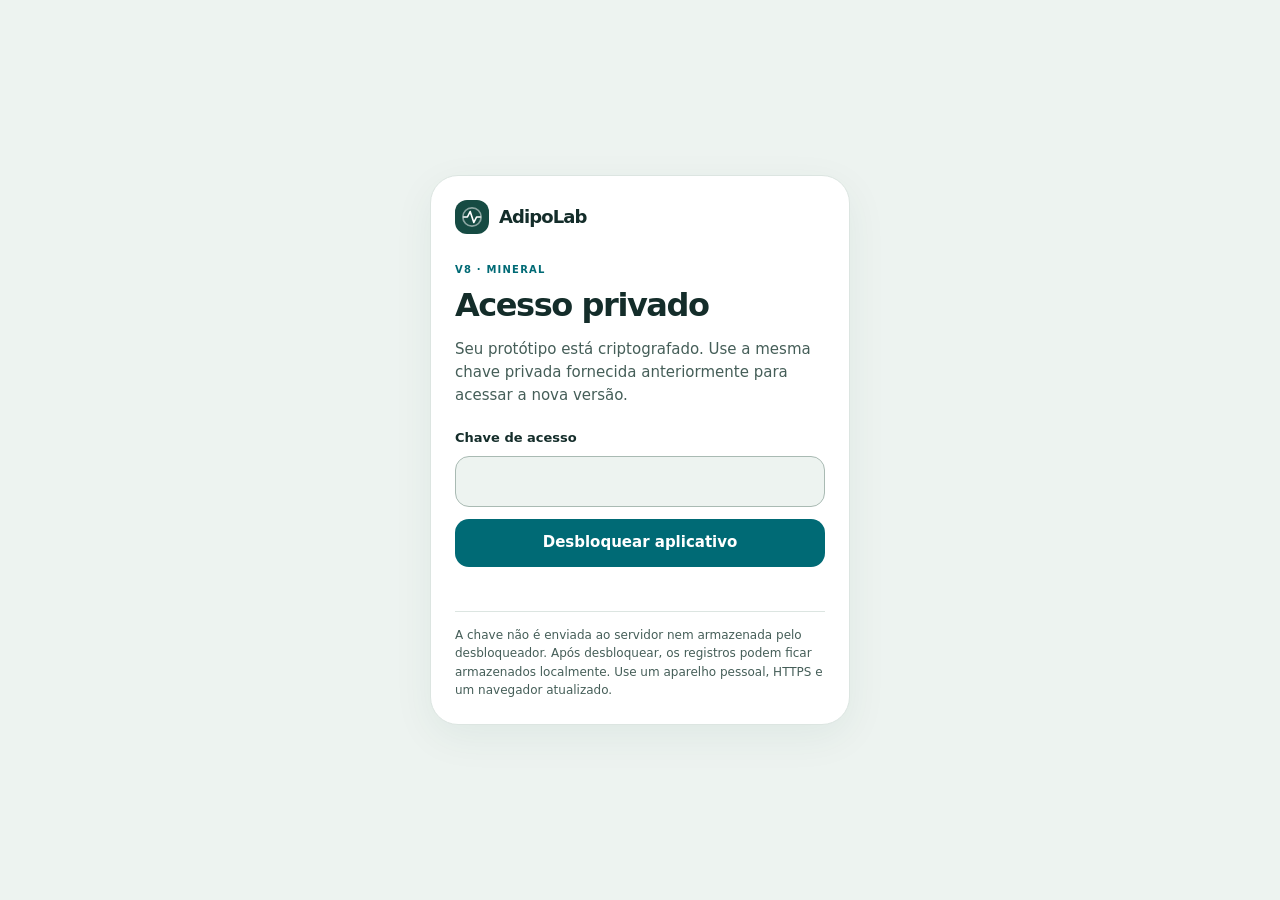
==== commit c3447994: "AdipoLab v9 Mineral Grid: responsive sections, dark surfaces, refined cards and touch carousel QA" ====
--- a/index.html
+++ b/index.html
@@ -1,656 +1,665 @@
 <!doctype html>
-<html lang="pt-BR"><head><meta charset="utf-8"><meta name="viewport" content="width=device-width, initial-scale=1, viewport-fit=cover"><meta name="robots" content="noindex,nofollow"><meta name="referrer" content="no-referrer"><meta name="theme-color" content="#F0F4F2"><title>AdipoLab · Acesso privado</title><style>
-:root{color-scheme:light;--bg:#F0F4F2;--surface:#fff;--fg:#142D2A;--muted:#455E58;--line:#DCE5E1;--action:#006A75;--button:white}*{box-sizing:border-box}body{margin:0;background:var(--bg);color:var(--fg);font:15px/1.55 -apple-system,BlinkMacSystemFont,system-ui,sans-serif;min-height:100vh;min-height:100dvh;display:grid;place-items:center;padding:24px;padding-top:max(24px,env(safe-area-inset-top));padding-bottom:max(24px,env(safe-area-inset-bottom))}main{width:100%;max-width:420px;padding:24px;border:1px solid var(--line);border-radius:28px;background:var(--surface);box-shadow:0 12px 40px #174b4010}h1{font-size:32px;line-height:1.1;letter-spacing:-.045em;margin:10px 0}p,small{color:var(--muted)}.brand{display:flex;align-items:center;gap:10px;font-weight:750;font-size:18px;letter-spacing:-.05em}.brand svg{width:34px;height:34px;padding:6px;border-radius:12px;background:#164b43;color:white}.eyebrow{font-size:10px;letter-spacing:.12em;text-transform:uppercase;color:var(--action);font-weight:700;margin-top:28px}label{display:block;font-size:13px;font-weight:650;margin:20px 0 8px}input,button{width:100%;font:inherit;min-height:48px;padding:12px;border-radius:14px}input{border:1px solid #A9BAB3;background:var(--bg);color:inherit;font-size:16px}button{border:0;background:var(--action);color:var(--button);font-weight:700;margin-top:12px;cursor:pointer;transition:transform 140ms cubic-bezier(.22,1,.36,1)}button:active{transform:scale(.97)}button:disabled{opacity:.6}#status{min-height:24px;font-size:13px;margin:10px 0}small{display:block;font-size:12px;border-top:1px solid var(--line);padding-top:14px}:focus-visible{outline:2px solid var(--action);outline-offset:3px}@media(prefers-color-scheme:dark){:root{color-scheme:dark;--bg:#101B1A;--surface:#192826;--fg:#F2FAF6;--muted:#B8CEC6;--line:#354A45;--action:#79D9DF;--button:#103333}}@media(prefers-reduced-motion:reduce){button{transition:none}}@media(max-width:359px){body{padding:16px}main{padding:18px}}
+<html lang="pt-BR"><head><meta charset="utf-8"><meta name="viewport" content="width=device-width, initial-scale=1, viewport-fit=cover"><meta name="robots" content="noindex,nofollow"><meta name="referrer" content="no-referrer"><meta name="theme-color" content="#EDF3F0"><title>AdipoLab v9 · Acesso privado</title><style>
+:root{color-scheme:light;--bg:#EDF3F0;--surface:#fff;--fg:#142D2A;--muted:#455E58;--line:#DCE5E1;--action:#006A75;--button:white}*{box-sizing:border-box}body{margin:0;background:var(--bg);color:var(--fg);font:15px/1.55 -apple-system,BlinkMacSystemFont,system-ui,sans-serif;min-height:100vh;min-height:100dvh;display:grid;place-items:center;padding:24px;padding-top:max(24px,env(safe-area-inset-top));padding-bottom:max(24px,env(safe-area-inset-bottom))}main{width:100%;max-width:420px;padding:24px;border:1px solid var(--line);border-radius:28px;background:var(--surface);box-shadow:0 12px 40px #174b4010}h1{font-size:32px;line-height:1.1;letter-spacing:-.045em;margin:10px 0}p,small{color:var(--muted)}.brand{display:flex;align-items:center;gap:10px;font-weight:750;font-size:18px;letter-spacing:-.05em}.brand svg{width:34px;height:34px;padding:6px;border-radius:12px;background:#164b43;color:white}.eyebrow{font-size:10px;letter-spacing:.12em;text-transform:uppercase;color:var(--action);font-weight:700;margin-top:28px}label{display:block;font-size:13px;font-weight:650;margin:20px 0 8px}input,button{width:100%;font:inherit;min-height:48px;padding:12px;border-radius:14px}input{border:1px solid #A9BAB3;background:var(--bg);color:inherit;font-size:16px}button{border:0;background:var(--action);color:var(--button);font-weight:700;margin-top:12px;cursor:pointer;transition:transform 140ms cubic-bezier(.22,1,.36,1)}button:active{transform:scale(.97)}button:disabled{opacity:.6}#status{min-height:24px;font-size:13px;margin:10px 0}small{display:block;font-size:12px;border-top:1px solid var(--line);padding-top:14px}:focus-visible{outline:2px solid var(--action);outline-offset:3px}@media(prefers-color-scheme:dark){:root{color-scheme:dark;--bg:#101B1A;--surface:#192826;--fg:#F2FAF6;--muted:#B8CEC6;--line:#354A45;--action:#79D9DF;--button:#103333}}@media(prefers-reduced-motion:reduce){button{transition:none}}@media(max-width:359px){body{padding:16px}main{padding:18px}}
 </style></head><body><main><div class="brand"><svg viewBox="0 0 24 24" fill="none" stroke="currentColor" stroke-width="1.8" stroke-linecap="round" stroke-linejoin="round" aria-hidden="true"><circle cx="12" cy="12" r="10" opacity=".5"/><path d="M3 12h4l3-6 4 12 3-6h4"/></svg>AdipoLab</div><div class="eyebrow">V8 · Mineral</div><h1>Acesso privado</h1><p>Seu protótipo está criptografado. Use a mesma chave privada fornecida anteriormente para acessar a nova versão.</p><form id="unlock"><label for="key">Chave de acesso</label><input id="key" type="password" autocomplete="off" autocapitalize="off" spellcheck="false" required><button id="go" type="submit">Desbloquear aplicativo</button><p id="status" role="status" aria-live="polite"></p></form><small>A chave não é enviada ao servidor nem armazenada pelo desbloqueador. Após desbloquear, os registros podem ficar armazenados localmente. Use um aparelho pessoal, HTTPS e um navegador atualizado.</small></main><script>
 const encrypted=[
-"A/De4zOAYs3LMuymx0dY8CsCp/omvgI+wUc4j6gKWyvhW6igVeVRFiB5JFddqUSERIZwln0Wq06Ar3fp4jVhE3dzeksWu+r/7P9Rdzof9p3qcvLflef0EtwF7L1JxqgaIqLnQ8rHK/q7n04g1zgCbfctagz/cN8Lov4DnOB4KMID74FXDxM84s+gKI5hDTj/3OicZ22qDeojwlrwymQJ1RctPi/faGvDVBaelZBdeNMqKsyWaE9QCv24yJ99fK9Oi5dKqxmfXedYC1A/2W+hJhjvfcd6EdArWPw+VmTegICcKejDvEhHg6J4zxK52o8P7u0quYwGGLcAKb8gH8FWv4BGf+MknZKADd4vqbpjyCam+cA+Ul4NDqSvkZagijQ625z2l+XkiTOL6AFYGMQs7uRvf/ZvoUv30h+dj3U1NQtsUVEpK6bj2jIrfMv2aa2PoqIqejiHz9ObmwawcP4wp9O9Rw9suGaO",
-"UaJAMYvEDotfq60sE8PYbuW8+y3MQlqA5dEscHC7lJ8XrSkY/PMemm0+8nUr9XvBByo4ZowD4iBiCEmD2I7xIMbBjUlr9jFAEwzKVO9225KqQeooJ3OLik97QDk0+x4+gJqRAa/hXaMc44xVz8H2bpQi3/[base64]/ElG0eRTwOtN9jQlfYzzafxx8KvwsN0OqnL6zqKtwrafl7+gHtC/MgQm3PfNri6U",
-"ED6bR3MHopd3izhlx9HSRGvVjv6zIYSLOWC+ezh6MoJtvH7Ouk9Rsp7UzjKtLeY0tW+pouyUZrATd05p64Ctv5NkcIV1mwRNMYv8btZKEAdW7kmRfKmEG/7fdv2BtiBHPkWtwcHsL3iRLQDApGvZVVnSp5FVzr+ueOx4BIhy0+CgJJuHB9MbZKYweg134I01hgsjE1FBnXiEUtPnh5oOJq/6RwgY3N53kQKQ/ortz0FCB4Ei/YOC0ct8ElxCkDlyHyfCInlJRLdWcIz9vyX1ywvYaJI943K0AZrCeQTkE40pTxLMFHdBPC9rTRZVzWYjvCVTS0AsqqBWkFB5C9THQw9YdIV1vHo61k68R7K0Tn/Wt2KdkkKBw7Vc/7+kQsHlxbnJUg7g/ZF/e0JDjiSmWeGJUf10XXLBAzS1luquvgnKUXYpzyERNy4Gq8C1Fz0qZ7Ce3xeLwIcJT9m5Oim2RwQhofjweLmR",
-"6chTbHr5UBkDJ50tdqJRQKmrtQZANyv2sYMzKdXrhySZ8usglsNB2oOHaWwF3qigX3uqOMy25O2teu/[base64]/tWGOyUqOjgGbKuF9cIdK+swTHTLWIqlbN1JrJdOAF2CzNlDMeJZ3zJrJ7BZ3M3pJxE/dCDYJfWD2p8SPxw3PjoccNT064vBLzpnon/OcRADdNqRdbb7qgL1tlUoJ0qWZxswo/sYLjMA2UBAk04/QROKlMTpFEXI4/0jSSTKtLbdCPZcp6xo1DsFMuG22cyL",
-"[base64]/MBOlIujv//TdJmnj3tYd5y/UuOXqOynMCvdLcE11fxl+V3KOgRTAJowD9uD9mQIkBv3WZ+0Gw+NM64fg6yFsRYNSZ21SUiAMbJhcn65zAyo48RoPWj89cGetDosJx2R9LXX3Dh0Wsgon4cBrP+c4dW+SD4ENv9a9qVsKh7CyxkL7FXlM27aOlm4xu66E8g5RLxWEKT4xyu7txI7",
-"PnXBM6LV/n9xXpSIfAZr6MkETTcahMHbDKUdTCNS0Unws3qnqnnzERB3ScmoJCGZRLo1Ve+Bp4CvCur43CHY2cCeXV0VkUk9ONtOnCqe5PWNYkj7YTnpfsLXxFwt/gJijwbPtPQLUKQj+k73GTy278xzQY3EF6zfZzKjGu8aIBAvDVpcDw3u0ozAeF3u1hq08TTQGy8CAz9Hp2JoIxmz7J8IYZbk/FRyoraygchLq2YgwwNk7MXb+2+LSYFLUzYzP/byYhAx9lK/Z2CWI/xgQjDlcqlYl1tbVVuPwBs+QjJb4mcJMEuJEev+NFBB9o1Q250gRspE7oIrCjrA/S5GB7CLMTsARiq5JLgA8HjGWw4vcQtRSiUC/HZp2ujWuJ3s5Tsf5nOh82ul/KtY+X/aSZQNs+ZZhSmk3l1QsRvimZzaLLRL1x4tC6G3AxmGD6fWoAgUAz+RlkNV9goUeTdpierDcpwO7LhH",
-"rbMNCuiLo2ZlBdAHgb+redsx4GReGgEQwVGswNtnUaI/Rh47FGAmGNNR5sERH2U6pWD1nb7Tj5UV5p0iAFXgvGyGyr7riPCILgRt7KbkPulUoqSYQxmmU937T/Ubvt8BMRHbjzvHlLayIOu15y5ppeeOjmU4KHSr5Yxo07XTQQypAQhlVM2RSATYi6UKuHrNcfpcsA0+Bm5keW5Uh6Ggr6TKHjVTmNFfVhs6hByffi6TOfMUdVaBTyw+xLXgFVSwm8DN3EO4IxRhor5PuTYhz0+TOaxuk5Z9qid0Cm/ni75X+1KKdYlhvkwnOv8wR3jT4gh02dN2NHPA48At6PPfubGGlQ3KS1dLYf98dpu8g1VROJlcy+CEONoeHajjQTlpDVnCoy63CqXJe2pJHydYSUeLmF+UsqWTrUVXkIExNtIG+tkJgqKZsUNvDtLdlNjFt7yfDklfM50mAwtqWrhqa7OUyEY+Hu94",
-"[base64]/NZTPkDv4qdThODMKkIqaHRJyvzQWgNlsW9mKQxEyS0xXdwFasDyBX6k7o0Vitj2H78YHDWTEqI/gPUMZvL5ULvT6+wy/lQlcAFXzFpfEyfrBHAQiXAW35LlFAeKNXips0qrTmYCB0Z290vA6Pmg5jckXh7N2FVHtFO2YM2hGFfEfY1pGcmaSAWvI0oM4Gtbv0UPwbXyf7DD1w30fP6pqTi4i+pDhf0SVZ+nAuj4OwItwHsPaBM/z6",
-"dpvUwYzd89VUrH7oYS3tJ+2F/COIN0K5e6Ck3NGBLEIgJh6VdPLmMO0UTvk/YPau5YND+OiO58JNIcbrRVhxfgTvMkDo3lnqhArekFtMLHPJG87VjzRVvLPMf8BDzyXi8UefEfRd0a/SGTvW8fOs2ufFbJ0KRfyofgUHFK8IvgNevec4PUh12ZS1GqYLe5BEkU22vMQ8lDQN/6cSU7Tomf+d/GiY0/MKsx5laaQgQm8R+GxD5//WR5P72Xa0sjXKe6V3Y3hzmv+ZradgTnnewHk4/7wPxS+tpmoxQEU/cIaYCuTvLet5IXobk6+xtvf/QDKItSxA5K1x5UoNDk0tqZP9L7/HO9mwF8+qFrcenFIV2Zc/rtQuB9eFlVUVsycC3D7bT01xPWKdPT4SbjkmGEllYjE+9qMukfvnezfbQDk9LJ4Ag3wNGVsCzWpgj4GyxPIkImpiAhN3iX+xM97m0UptTReEQZpr",
-"MhIg0asHos0RvvHEquFOuDwpiSGhBRSB7WPwNwURLZw+FVkDAUFToPp437Q1TzCXSsLva9gBFtHmVWhvGmn4Zdvm3gn2jD02+fJrqSpjuLy/LMET7srGWUnygLabELzq7ThdCeQeWqrrx+QN9s4pCs+puuaCxfRxiwSRL6DCIwjHtH8mRuXYU8CQZQUOE/urKDyh3NZUGuHTYAHl4GHtXbYZ11eq1Kj+C3QI6Amu9Zx42NzavGVhz5Japbw0b9wY35ocTcpkeMbNHOUtRLS7aVtvNq+dUn2EkdGNMAFeJrNLa3vCZAeDS/EXpeEJvs6t0sCTR2F5DrKqYe7ZlNuUc9gC9PfLymb5XlPtYuBq7XokziNgl8xqpyuAFUOm8MKywbJolm1FjEKzCT6APp0z2DD/aVT/Tq1WSWG4J129QzX4Tgoi6kd+s1tkTsae9/x75Q767P49SzfFYUYvmfDcjli/FRFP/oIl",
-"tYblVOoarP2LlAXXafkRmChj1bkuCoye+VKScg2ShtJxSYcJ+OtrGdDyWPcG77YR3LEg3OXXq+wvwJvt4/JbAcmcCnh/f3BIXjGEFKuVCDkTn/SJBucqVOEUXHgSk3dJ3KTE7Du/sqMhoHW278u7QFeFYhvkVALYc3VwLVpSRCTqZO4dMTRvMNeWjCrazqaI/KFN0o1UgW2haKGFXDThscGn3wZf1pBIl/[base64]",
-"DZVDJ1wZ6aP75WRmgMtON4xQcOzWoJDNqsTGijQnCfYpYH3uqxQxX5GFlNXiBgX9L7FcqcpzrQcdt47/KJm+G5jEl0IolWxofS4uWhn+Uibz5Ceyx8fw0agDM3iLK2E1Zzsv+N+lYqXYZdaZp9P7uKWFvzQqoJNr25nA34D2I52smCGINvHDhKilL2EtlkXj24adIjVJb6hI6cwy7A2fZZC5kbxqEA/SP6Bodp+ZaqkdeCpYRKEfB4M1UOsUm5mpiI6o3uJRmZMEss+0Nw8zbXCeHIyqVE9P2XxISR8l/vqwBLIzDYLgbSdpZnxINiznRRrcy8SRb8n31Nx1WlBInOHU0j7DOuyuqjFS85VTOne1w6SV9ObzJU0fxhLCtRgTmwrXZQd1riSIEmL6UlK/I4ABJfiQORAeQ5nl6A/n8mI/lWWIZiyoI+uPMyk4xsIma7o0/rGWhN4QOy07HBdwKZue//Jvf2Yw",
-"qAUAyfQxqgpKSm9J2GqDhC3DQa38JsfKMA+CS2+2lYuq5lSjPjJxeWYL105t0Nv+FLskNJTGw5HbpllyQYh6SWrDXaqGpM08THKMTaosboI8/iH0D5Af93BxTzz3GiGIvDsWp/xOUc2hIi8fU69nqAUCqI6ic9vxyeGuYdHlkA2jA0VwZN25+ww9fnaXqqh9dZu92sgnNDy17PPUJp9Vv+Bfd+WxQM/unc+XNSC0TfPAUuFFlCj0vHh4IWerte4mbOmnka9DhGPz2L96/JhFp3ZdAumqKwDItPgBMJ3ihXHHMMhjSFDAHmq4gsilkFPizFcWZghwH7FGBQH9t9zB7gRGjv/F4XpKoc4ka072zARQVoIMT02ziuXKTv4dOEzDrG1rOPSuehuJEWNox1VD9JL4HAqzIjm/bWQo3gi9TMRG7R1BnheDPwbRhkURcrjahk7uwmSKT4riD+tvYKYS9+ofCxPPsfTe",
-"PdWTjU+MTSeDwrvQSgJQbZ/jpxWYZPbaFbWzq/QaqSGOpB4nUFLtYSFaxdLPVwiaC5ge9knPifka++hzUk17aC0ArM+lIKxgBnlx7HBrT2ouRIQ8k6vPbLU9GhcXY+jJyh0Bnp1DQr3CeXZ2qyOZUiDmMTLmx9dvQ0/Or66rwrcM9naA3lhs3Q80n3XLzKTze9aoenlbSHTslXi8Ni58syyfHXR5y6ay7oo0tTVzDyUk8x9Pb+/6pXTP75ZaQGhhdHcNr29Ic2Ic6xDIoLKeyfxrOQRYtnAApfuH8lkNY/wjWA+ukC/rG+9nxZgXC8G1ydbGDG6agx08PutBgX2KGQvigEJV101Fz7L736or2Lm3sp4Q46vAlmeV9JHkMNrmJdQ8vDfOwymFJhFu3lBWPotHgnihU2WcIxqcDuYYM8edAochTvra8rUXxWMO4emBW2p7gYw/7cy1v2xkFHi6Pvz1npsRXsGp",
-"0oy93LO+RgWUhfi/s2DfGCIiY2+AE8X/9M2MwClrq5oZKjJIauBstAzKKCq92V+Ke7KlPiXyJ4IAzR2kJlMc5HrfzikLc3KLYH6Es1XdHIyuvbWV9RgVvGs9lf5XeqvE20B8Bhvrx4MFg/1NE+tHdZ5+a0AgefE1QxSwQgaiOAT0jgbt3zIhNBcNt+DGtS193JiySV8J06vBsT5rVOiQf5piY6lf3DMwaU3fNScN4Mxu3dB57KG3XekTvez/ZEoIBT5jAYSI8FSlZFemFTVtwxWf91PF4G7OKPFl+uVq0koH5YBN91k9Pm9tvabbNx5kPiWaoU6J4K779B/dXMQkiPVXJOerSK7Ildn/y7WGHKh2unYAteVxZqsYVv9yDYEpJe4HZbha9zWTt8PhyG8bgJCaFGeizfLvFl/5GKxMD+RvA0IMsT51ubalwEAs08FkudDAhBrGR18tyFTCWx+rb7xuKvisFZVg",
-"Y6hND5ayKx7Ovqt5J5FZ62XbckuBSka9EsB5BOaYaD5G58oCtAF4pFrmRpw6R2OgqWERP9yQ/V+XLFbwfyczcO3vv/[base64]/BGCuElG+OguWASJrgYMp72yQF31vNQbvhs6kgCnTO7FUL6hvRw1/k96eWFk/LQG4GcgUk6uNVGZgawjZkZkiyuC9Y0rrlr9KSYodxDu0foQRH82ctFarCPH9NfhCADE8fm",
-"[base64]/V6dVMJjezrL9liE+nrVEsNb5zYTZGgYaFjCwuXm1rQy235ECU5OZuoYwb9MP1WIny1kIC1uR9wIUwncy19OAaDizufEK8ncnF3E8JZX2/ifGoABe3ei3U4IemysmSndWEHQp+DeSaqcst1Lsj4yiDRmdvvAlNY4DgbySSfr2T2QvtrehW",
-"grFGxe48pNJ9Lg751EXbW9fr2Vjyx7GlUkAOi7JmWDah9dgmKhlRJcGn82PCxc4T0gjoDYtm58YOsx0fJCcdOXi+GhnWdcC8PfLxcRT4ijMvzRGYhtkHipP7zCNgstL9sdrxtCCVeCfUGHAXvYwa5IIVrAlNTtm7pSKmwkan+X8msWp+yhU3idbYBv/f9AWEq24BUmnqjCsOz2m+XMxaBJ5USXaMVcfyEIuHERJz2O4u8S0ZLWPoIigvk3AEX3pitqZb6TqDqHOvlPZQV8XBA3iP+Nr72kExpuXQm0Clz5msmXHZa2LNhxJsjN6CwQjpUX/SSROrGPtg/UbWm8AUn5tczq0Jb0nBu+ZqAS2cDu9RRe/YYKUSUkwQZbzMy8YWxDyIJy6a+l0NFa2BosfFsl4k4/CovanhLxWfyzMirpQYLL8NcuMWFk/M/PefRosbqgDV4VKnXS8IcE2uHFm6FaJcTdE4SRve",
-"a0Xd6LTq1sW2UUWkAjOoYAPYmkNOX8AQweGBoICxoYSM7T8I+Wa/1OLrj1qPPDn6tHAlp4f3yZU3CdLi2gmMOsE7OWPE8zxiipeT5lKxXYtACiRcNB8tHWLDV0MYciu7Eh+YSFY+a8MsFXxU++0ldF8DGzGNueQbXjh8/iyp/4ePTUkZbXwDvpzkjytERzSDFdmyHzagRfsdVJZE5vXP0yVJ/T3EJM+zDnXszUaUWfkN/2LeKRKsCuAVrvXiGVHXLltN16VgBjbowcD24b/Y3ln8oSzb/MmHmPx/U06XmJXdrlCnMk57Py9AN3xeX6EeoOkk253jtj1GQbATYjOUYY555gJqoiPLlyE6c+Ozul6oV++MACIGtPFOr5EEY30RLqeUtKrQccmKfVRxrhaI7JxMeq6InjUnQ8FA0ZALZbQirmFHCRE69uBfk+mor43FrsC/f5+M5tMiOR4pFk8VVyHV1DuSlPiT",
-"hV6S5WwXGhJjJIb3WFTIqgTgL1TdqgAaC1cLOsKjWO4NPDsaBwyMNlxuuU/d4UXboHDy5OPjbY2MuEeEsRbSXn8AXB7CQnQEnlsAu6E6VqhKwBVrNMoUn9YDRNFuMr789a8pyRP7SH7HtFJQlSUF/zKjAczBUHp8X1HQYmLKi9xBFBGa9OUmbqAk0yf8O8NUEynnAxITs25TB1hqdXAYaSsktex5Zsq+w3ysaP9B6/nx9QK34eAzD5sDtnuSfKx+stp6vP9KjrzbOlXR+YeUOCt4x+rU1uOgTK/rGl2g7mps1dLklKwpHYp1cRbMMu5BmzLv8kPflRwABAbMYtLSzs3zC6ydXEXPgCOL/sFDclhJZBDQKFK9Nstazi4CakBAZrub71R+AW0ssNicI1bfDOXpj6ZW2ZRp93gQ06aGJMMyggufXT9QrLVCZfGGVsWDyUtRc7o7I7aeNWAQlfP8iN3kOqWSspqX",
-"EeTGMT6RoHEbLgSUZFVocybdzir8xUGhZdNEhpMipVWoeOKwyueB/ZWE0mLVq9jsvgGl5TsnrKgYwlUTFWQlqUqSK2enwSTTHnqU1pAGr2t8TosVfnXOxaASTZGe6TDyI7nPGLnl5gCxk49WHfL6GEkM5g2nRxAPudGLFcFMbtak70vjIunHzGcTRU/Bj1XYA15ffp1F+yS0VON9QWSFhwvXMy70uo+LKWOVp7F0RzVWagU7MQ5MVj3lY4TXonY82g3Zvp5qB4aI7QGwLjxG0RS2DoVZ3LfHrzWZjbHx9wfkQTz87nQGQWsPOLtOO9jSyMNt0bqK6JzKVRAtMw5l+9edcK+LfrCGcW45b3jHrCvhtucogGMv814g/Xlpljiext04tCw4wnD6PC7yCCkqySB5FCYyB+N+O3yztCN1WRMeLX6CttwiYtyxG7OJrTI68XnApsRdDCGDTIyYG2HDc07T8uxG7Ldt",
-"OOJSh0744NICo47/zF7I3QIpjMDWmvJbmbtlA4epjWuybNQf2+4dySkFrR8EvDsS19/BGAEbcxv4XbbIwlTxNvmz8B8TTQ4Xz9UvrKJNg0QFDUrNp/GSOLzgBl+urTXNBAooYwHutfNy/hYBrorZmIEYyZE+vD45KNjjEEX5Wa8AXYp+Fnq4FZpaF+apKUFclkt8acVpbFVmmiOg63IO0QsAj4BpFxPPYyZmW64X/yTSl5OrpIeR4Ek2lnfTmJnrRTA7SWNiSH7qjwPq0KL11dOgzwvX7OJr8TI8kWPqecp3Gm4U8R9H79ZmTmnzDMI6B/L0HdTCagkz0ZAuT/C7aGsM3OqKVMDy0/4omaJxjY0NiWANb/Umg2lKm+8a75j3/6Xw2oWTuuzH47p+vQjVuKEC0P86d4KT0V6/kZxPemM69OL3L1aL3CnIpk3vdO24C8QDZHt9misk8EMpSIoizUk0jr0Z628j",
-"5NLZgRU58icGD3P1xh5xFpPdOMu8c16seGeuGWjQIspPBhAIvEpkLRHC9zAvd00W3HJJqBWBD6D/dMP5LVCPeugVIe3DO1bEw2KdNNIGVFftnW9lmOF1jmc7cqlZtDVhUdzR/TcZu4nNzbIGONvwWI4O8xRhu0B3vQ9vinVdLS+KXAStt7babdU1m2hX4Ne9U/v5b9+9RUDsV5WqAJrFOfzzRH11m5vtC9Ov69vXm53kBGggTKH/RCDCXeMGBA/x/[base64]",
-"rB+0F/YX11A1hbD3bUXohpVLsutRWpmcJ9dD6QN+m0kw2yLd8f0kJRBMxY1vTuT1BFOVtGt1i5qLdgLXM4F5vfkki+AOFEo8d+4gr9F7OK5syG91CRgGao15PiGKNwu82TDF4WgqwCMJ0LHeIp09l1X9RGc8EvCJg7bVqaUezXhSy8CJlrybPjA6Tlw+Sf/Nnfyezaz+9FigeHTBKdsBKugMWc6DmH93viLY6jWb7adtIUL7vKulh8Nvybau/+o6LnoM73WLEHvXpIvWeHQ/pMylJ++wlArP2yObgDFG/Dyh+9sd50GSg8Pvynxtv8ju9yUsb+dDQHudsRK/bgsix3Kv6LoAY1BVD9qjDPvz4F/rfZXYZdgRc2fYeThVYnbYR9fxEZxj995FTdQ2zMZM+9BVJ0uqCgwIPxxfo9CbZsNBHOwR2+BEkexP4QNNICF+8HAYABLRNklKi//vNr9wEoACuXBrZ4xg",
-"XXg/jnOPS+U6/[base64]/LJxFKYhRKqV2mkTnv3thZ2zVxWGeLQzVOgXKWWCL2qWbNGE0jyXdqCcNuLoIw5YcPusscRvqF3PdvOr2UQ1uiBOOnG7aJX8q/dGD4eSljEPm07n6ChUtk5bUi+HbWg1EP6vLIYlPVh6Be3x3Cj/c1g76RXNAZVs8eomY3m35yRXnMEgEOoW+gtxS+Frb7HkohE9cop8rZ77aXKFz6R/xiy2rXtZRypEZ97+CzS9Vy4ZHMyzdukFVtVqff2",
-"+1GRCXSiRV3XmCCyEGPEJnhdyLs442u8fA0Hl4n18ohleVdKYSycUgMitYnyJtZ7d6mGI48U4JRcV2mV0WJRjjYx5u/o1OBD0Sm/1FkjTpqZQEC2XXJ0Owu7ls0jpU0sKR7fyLie8Y7N41P2GapWOZ6x71gmNRasTeiva5QOry7yhCfyvOXRTnydh59ba76HZWhdVuFLFm6qoobzAhjWlZHetd/OZ3KKhkIIlIjAtaKhC7T8e7tupOZHCrh+jLh405O9y5PvHJjQbvPL+0/kxLLAtsscntnTT6viq4i/0TBHR3BIaYWPE/O4CbDiwsVf5V8QUVwWpfLte9oZy0MhrPytJZcqzaNBArWM+itYptFD0NJxTwcCvKWrBQvThCp8VbsPpxSE+7DoubIxB2YmwDLizf0ovAmmiTCUPnbaFpjvk1C6guXZPjntZycYIUSPenbV+H8/ckQclBEK9NWgu5Pi0SLE4252",
-"COyFY98BeIoRBZFB6JGr94e980DsNjhiguBG0QnJQDI6WqhYlWbzl2fsQhSw+nZvGZy/uTU7+FGtAO1h6QkQdOTCGnLy8/054f7Jdji7tZs7dPd4XRo5tlXwNzlg91dPEPIEffWXUYnEo1DWE9J/Ar5AiXHPQOC0n4X9vnzo1JPewQT7N5Ew5fl4HXxmDWukoeOaet/fyVkBkiobKbOizcQj0rMa/[base64]",
-"QqtvTAYeqD0F3MeXsl3zp8KomtAnu9nrKNmezklioi2Olgu/nYbAMlKE7q3cjum0QAUSYK9rLXosEXUPGPy+iv++2izaU6BLN59hD2XeVlK/Dc1B7yLVG/iU1vwIQyp14mrCSgTsa+sL8xqCOhKJR/ZMuoYVDeGsPxxzLCbSze9d89EQ1OHFU3seMKEdOIBVqYrdhs/oTZ4RkbpZAMq/ktI8fDqQo6XAf7N0mzxUyPJQWkfyaeKLzWJXq0ir6GLZxLO4JO2IxgPzYQpOoSItnKNsRAJXxdr84D0MirAGgiD1+m5DJSXGPrk6I/9nQFtdgDOOBZjtJmMkdqn2gjbPrbqj+dacIm+qgfdfHYWqPS+r/WoJ1PdC/mu91wL7onKRGPlWNBZNPIUlce8I9ib6TIrWO/z73yP5vcKVzHJmyT7d8DoP8u+2Srw7Osgn8rgPtuBuGRqeRS+Ps3+mi3Vtr/PJjpxiz60P",
-"sBcTd53n1WBMDqqWy4BJo5YXVzjbkv+nudKMZYJEQiOae1HbyY/TTIm6FtSVYsmNQYewVjhx8CuitrsY30pILSNwarR9JWIfBmllzjnlY5yBDJ0Y0u0pjq+ojGsZWgQKUUFKinFMIgM7nctta959ZOc1V1s/SoQ8MOWFEHWn1tsxKFcTpducxL1oNAog4x8xp9t8cvOmqSHB2KH6vpyb2TUzwduVNhmZO/0pSK35VGv9j+A2mft34DFd1u9BDqNxiN2LRh52Fvwk8ooptvWUzpGe4uySS+kTV5ZF02l8i3dzWdvDhsxb/SnKPdamYFL6SdmrZbmiGtcMWWYsl2KZmL2PCH5QMyYcC+VXQ2sD9PJuVNLn36SJKEtf3NxtVXtTYU1EqzmcSU2iEOpjyt8rW4rwg1fB80CXllW4X9t7k32U2M5IwuTsXG0Rn9B+YlNzSTXuhYzfZYU+m0mU3cRZ5Ifb4ENGxFwa",
-"V8sj87qrJBXH7l1bWPfkV4/tmorb39PJZB0ueYTuKtr//nGbd9B7tKMtlIKGuEVzejXJ5g0XU7ds3iDxQWk4L7ApLzS1rH/Awoe6Ycmpe8t7UZ26i6NFC1d9tePYcG/wpBM8UsQo6HiFGbTx7TjL7bJ2s4lQmDDqq1XjaSXGwLxKKTegmkRnWSqqgDm0/2Nl8fdfUPQXrMgdaV8mbPeZQjE5ByTPuDPoVzKThZoeR1FNAs07eMaWv49UGys2mgwcGUgf7gvK7O0cRa0Qm8FijucZrfG+hKWZWAqE7ikDYgXIU2sMDRG8Z69tMhnzZCWrMDMdDUqBDGB+cRLFyIK3ebp/PLnwyqCHp31dmOnv918xfcxXMhjrm6HSmUTE3GeX8O2J8yXICsNw54x24gp6DVIAjRaFcPENdU5cOuxYIHq4v0ELgclvOzXRoHgTG21vJGoYQ6x/dQJuFSvszpkhpIOCtrAVUL+8",
-"[base64]/7e6I01znA+KHM4+S0GrX8QwuREsCs2NmpyzuMZRh9gtTiiexJjfU3OFoK9v9ndTzS9vCLxVVMLWBU8Tu0zuM/g/X6d35lV8t",
-"ztIZKY/[base64]/EhLkppyo0C1vxPQHOW4AX1L6p68a7aXBSKLyJ6nUxkcOIo8KYlmXfoRXuWnIsyaZTcoYeNgyDlXyHSd/4228gUmX/g9zg6R5ZD41J8gFWa42RxDMHi58sTBDd1Y1rvz1ASpwzk316l9u0UJTKV/1d8nEHiL+HV8G8eWn5m/aChB+zTEcNz842K/BhtaL68yhoNRHC9XCNXd7HV/X6WQG/oSubQV+62VR5rCpxbBm85vDIN6FEtr/wyDRMiEX3vV",
-"uT1K1bOZfuPmBL5kacsnIC7biV06MRjj7BPoksqic7YLqIGIAC/ykuHR0e0CnXKoKNOP9gbosEuEHbxpGqjLwb+IB/zcqEis0HKlG31jUoGdb1LGClPmXmcCdMt0/pwuplRZ9OHRZX9v2KDIOLD4DKQmtqVFr17YSg8Yivs+jRFLhCT8+Q33qHbtRlov64O5FIV/N8scZDXYCqoChyE6Lufc0HZNFvlAXeMm7YhLbPZgPEaVWC7R3FPlXeVKdHQcHmw62Y3yIxxrNB15YLJi0KTCc55HQ3ZyGz9YDjbgxLiFMWENbjAb+y5/1+3+E9dIocgBEmCQWWRlhWCPbN7nxiHjFLUQ58iKrPLn4/j3XeRHnl/vPnWoCAINMGthe19/tdpaJSpi6e5S0oVKW204A1Q2uSpJ+LM09kDZ8AtaFIvk952jMg/lY9puImTW7ngoMJThAKp62THS0ZFT+76XSLeqPp4dYdzt",
-"G9PV8AAxP4ARNJWmfuQ174rA6hpi/t7xIaGVLNj8bRkGLon8mtU9SWgbEhMc+MMwGqxrssiINJZBBBvrIE9pd/nTd2BaLU4QnFkZfKzjOmO3C5E2Kdfn4Z2UAI9A1COocNZSkqHkfw/4DC9LwQGbIJ+E7Dgjz0RvHnG49REa9zGRZu0jXCR8BIA/PzTa4XkxMcxsNfZuK1S+0L1NXS5TH0oSKOp/j2xbHFzIaojJPhaAo55LzaT+y/grSK11I1hEo9A0ZvDPsgK/oYJN+XCTxJEUIZdClAtj3jXe67eYgsWLzxRczdoebS9JMqGcWVMEx2Y0/DZv0iiuVOfs7ee1MA2VWB05TcMUPyIokYIQUVc0SH1jLawkUiYEHU05N1kFVOO5M+6663y5N8lDBMeQaO/U+pDvATKM2QT5uoEQGCWCI6HEI6j6SpcuCI5ddpvK+vI7hsX+ZBW9OUFDhbqymnX+8l5lNo5a",
-"aVDkLxWFiVzIiEw+/kz/rr/3PJuqC3qJS61VIB+FP060vbpKbhdkhbpFavLD+Gg4uc3BJPD7yDz3gVTEKXhC8C1t9zi4u7LL31hHG9wB++1WKH41KYtYgHINmKYPdrAaTFNyPGd5QhhA/ItwwBcGdiNThLkGiMgWopLKMcGBk8tKPVcgGptkaWrbVI6DP2e7UBjCBZny9hXuV9ID6lw0dekimhHoudPLhOjKz2v3LWhuYsLPq5Rlf4tFsyqYU766KQfaiuaAfs/JhajxdQkx679phyB0RoZvwx65i6bIQsi3/eMPD4GDqTlVO4+p0bqOBkU1QQZBXOBcROozLs7SeAKxsXafzThjBdXi1xZ6pz3SXih7eEyMiFeiXYphEyDMqDajXzgeUKyEwoHx5a6BgTQImJuSQ0aljOBYp6UIkUFWFE/U9FBu/E1wdlXu/mNF3ebyCwB86LMVoY5Egm7QipwDxuDFaMmY",
-"0t5kqTkulKpS2UJ4Ab9dctpFnF5a2WTpPMAh7lAwphrw6LRVLB0ewJ0C3tYA88fiACNPRkAwfAexdAOSoIGLpvRNSc2/WK6VdZ3HgQcbZbzqYTCCpTyw1x+mOLQS9oODPdXsRzbgCiBa+szXFkBfqrq7YvDXJCuU+6PGS1TVFij0L+hvECuMGYE52C2eGPPaalbQITSZoYpKSV6svbC6p/calQtO+gTDV+1r2BkQQNCvzoHgEyJDnVKYVMaYVzfAedIfXmu43PGDTy4c2Misdodkre4QgW+rZVJ5nd4YIfPOftaFsiQNpLRZ0gHJL7D0fJQbZ3EKGQmcaND/4uEzFHfIMDdYdkbvyDFcXc7grCLmZisxNEp9AwFnbgIlHjC3LO2emYtJ/w9iAIS9JQX1WR0v+VoA8QkX8k7eevqmnRf6ka3gYzEtRrAggP9r/SjP/2wR4KXZ4h3jCt2vxYM7rPYcDFr8JAqm",
-"nS6keRUrm0aCCNdC/sjF75oz4U4ybsT4IrwIcFwCb3cAyp1o35wHwzIyOCNZigvWki717N5xxgWXTMe9zgFHXRMZjjG6imlk0cjIvcjEE0KMrCeBoKxhrmdJwYRRcBCqWv93JnHveYtT4HuzJyAeHU93cbiNU+RR01/uBJY5lgO0qiCTjHSgLd1vV1MUvPIy5yigp51HsVpP4SkLdZElUETl0qJBD63gKfmJVCsecbOLC2F0EyjDiWacbGaTOdyZnzePKGwld5IktSMAcYcACWQnVxaOn3GxlH2gbdpt15NLVrXZzkXI0eoYBw2DUgaq+SjIfGu5PEcC/gm6AWSt4oxON8IuXN5gaxe8WVGY80Cps3lrISp/lmro7Ik/UKh4oCw6aTXrOrXAqm4JBUXbj21CpJ98z6GBnlUTyxGU9gOfLKRl7HKCfuGVM4ZbTh14DAMRM7ZtVBX9r37OgJH2DO86uFZT0x2N",
-"MN6gpRN6XicsfvO3MDQSiHDWYtEeO0JzoIMF1jkX2Uenjt/GUbtdH9CK/GDMUwxWc0qs2Lv5TW98vCPGfz2cGoLINMzzp2QGls2wQLc/X2HrPFz+sHUfSo8ixfdvQrA51qQfpxWomschl/Vy2E0X8Gtglj5qg0XCqsbWuhDRF5IKD4O2HRr53fRUyTT6+6+WVAWaCGv+9HOdspCeDKfXRJJW5AGcsUzRiHtJT0tT7maZ1M/u0RgKvUBg2yKeWFh1qTd4kRaiwgedX9WOfx1hZzYiAUW6svCXjsuWc2jDyiF3TbStp1vA7H6s/Rekll4lIvsMG2xHMy3zIBI0QiuHjioOg8RBYL1fiqH7GJHiww8N9fM3Vz0wGLcDhet5Uqc95A0XaprcWzRGsi3gt4FPh3FE5ga70B5rboLZidM3sBhmVVzVYpcMvt5LpbJy9BeFFY3fA0rvbN6H1VXohebG+26uasqRmQaC",
-"diukB2ChP9371S7rxSlw0g6uoi4K6Va2qeUjWoQflGRjz7N7nwh02N5ocmAHLn0lH8XE/mW5j7CE9jkV2c6mEXEn9nH6+N7BoZ+h3O25FkrKbGtzYxP+eQrBPVnNfjhB1kkvwDCiuM/Xk/FmzpwIUB/fSkKssCAMDT3TY2KQaKULaJPhx4sreLoaYlA52X2wRGu9debzO6EgARdFj9J4cMa1iB1Z9sPXvHEd+ukO9Vfby8EUfVI5yfRqkVfj6+5aLPG9oQYT/WassmQHGJwcmULoJmsnL0W3dVITpPQTgFCtA42B7UWjiLsiIT1417vflO6hINrXiCazQ7dgz+vi339jMjFrqE7NazxNCgck7TnG35b3aMr63rnuN/3Yy+EuWJUrSGIlZqemw/iOJfnolaA2BgBPQOhbKtpBBSjPwusg9d82TSi17zw2Ib/21d02EUIu1PKVKCD4QtJ8QUxL8fnXl62aA2GW",
-"kv8GepNEl1hMT6Xn4GbX5jUcCGHuCYJBXUfAugrdzOpe4/S9Hd+qK/3iFxgWPYRHjz5ksq5Salae2/jRwv893tjlCeWm2eALPNp3p1fSa2DvX3y6Kl87zA7YOgHyazWNwDr3uzRcs70/jSrgAnY0YVxXMo+Q577YR3ftACvbhy+mJ/J1OixZDlpihkIIzaoVgWW4sZZV4Rwly+r0Ar3uDTGKA2gLNl/ATQ2H0mBm6x3XNhqbMBIxQwGXY11Qa5bh2e7YVzDOCquQyjNPZ2omzHGX/usY7VxaNUrSMAa1y1oO/vOXVYU2yclK8G+FB2npbaMiIBd4h1HQtaNbCpDxD8HtWU+PPB/bQPVugEGyzJ0EN75+zpbJ/keCXyFjsJRy5m5pw+CV8U0H/55ktI9d7WqvEljcJdV22IL94Nc5iFj4kjmPF2N5S7lZk2fh3FOLZF0O5m+3Yu9LwMQ9PrSAm1BSmVm8Qz80",
-"[base64]/TlO0xuCBaqhmkEU40BY5NoEHjjPypE6YvJ5Z0H6V+zC3krkpVQKxK17dz7XJF7FiI261O0XRtt2VIcuJx9Gk5NAxvTGkCqP5RssqjmjM4LMBmjlVSeENAspDHEoI8JBazh4C4SX2nucZ5R2LBK/BV84RBJl92fr58bjv20jARLElqK5OaacLbx+KLESyTRjXUqa8wXJAKC8deGt//",
-"9vLD6NWZVtw9TjH7cegKfNECZbtTqUewT9wNjHhODSGWq7b0nf6CbLex/7DBEW+QilIHrVEOzKL1dGHNQuBj5JKnDHoyXCL1PyIbgv3znOM+eC3O4ATleJ3DBOeWsiK+AkcaF4klYcXeDRs+HPN7Uyl34iu585xbOKcfLvhUcwABD9IurjBnkeK4L9FctZPUrst2rua620ucG5O9yek5Pgz69u16XZTauf+lFGbKe1t+mVZcoa4svPI+6mmiH0/bSroCSxdz0vS78wS7adWQJpBDaKYclCW9Wp/EuTTvK0r88d9tOWcn+tdJHlRb9ePPbH93iAS7Qn2S2R6xbmqgQEqiY2+006zUtUBP+wDOdM0ni46lg6NQcE6lka+oQPjSXFsBHVHOnbwFLVdcntY8zyqaCjQC/fI1OBlfVlWDj8WTEAsg/6k/QRUh3Lep6lUUY7nQ+WKtLxgvC0f3wobSZR1BnnY7jATp",
-"[base64]/938l7Z9GipvRb74t7qJd7r32xau7ktshjzDlcKIRiz7hyzs3Jf2hkHDqzyQQSkiBWeFgG4aP/d9Tg15F2D5wvETcDx+IMPJ7n4GySw3bw/Kd60warzm9A9Vdt6T1VF4zG29euRQ/l6PZc/Ia//iH/K/ye4QJiQteUtCOQyYWoJIRcfYe0UDUZgCKWTnEty+kELJTyWNDi22xLQ/pOebER2LRj8E8NRQMtvXQ6sA4wm0Y4Gu5fNHGahCsx+J7D41cziUb",
-"[base64]/A5Q8m2/+OpdeIEX2Dlium+C/6b+6tmCWZC5NgrzOwyVT5oacVmeYs2O/a2PTY2+Zbtqrt/g2mn9x5bdO8i8FXJ+NQPpMvwL0upHrJOYFmtE2Q314xVtJ8EY6QisAtmCJZSsRY+cpGlQmbdaPBB4KSmPqjm/LZNVNJpg+su+/6bnC54M9pB1O0fKZ/M5eMQI0U2RQtDRi6qvePImvucNyA0Zjas2VaJcO37+s5+jB1rsJ+9zqcz4qNjzMQfDY0tVnEmr/9Dcq77D6NqgFLyMDkVC",
-"9RJXimYUR1m65oOXuHCWyE2ogbYwWdlSzMEbd3UPwtX23f0RLjuNy88EN4uCW1WJ6tZhbBWusOo8hfJ+r0tka5t6VGimD5cZU1ew4npzKaUBprlEMDt4nhU//JlxU3w1qYBEJmCU2hk+laBLjSXiP3jXgQtz24Q7ONgKbLfMjKWFffA0QqeDQ8f0yvOOooSBnso0gPK/PCFHfMevUD0VpAaX6n4dT8RmcPuI6G7irKxfxkwcyFmtNlNvjI/TIkZg3MPwmwBtcp80m7pdi0VWZZ27Z2XLT/mJtN9OQstvmxNKBfY+1hSmd97nV5tp0/lYp+0OwEvRKe/f+0+HzXJWlncRPZBPop8uFr/QkPB6DELinqi5OMiL2BmcAP8jnDZYwndLDPefzGBoh4UClhYmby/Gnmhnootj7m+I1NkZRD1Z5lIjQ4jb+Nppz5lFQJLJPURXmi5H8B7Q4snb137p/GIsW72xbfvq",
-"[base64]/krff1nIaqxB1A0UP9lMQw/6atucDAc3KPa/Wkrkts/gLN/1sjz7znettc/TzyU+YJOekXFcHjIjMRackb/lVyeamPn+npWum1Ti7WME",
-"SkqmOhb3CpJqMaR7YiwDO/7xUY8BxQZoJW6H+Z64Gkv5LXTmXI+oa34pIH0mbZE8ZoCDlwhrAWgO3NxU6+ja63TxF1ScqI2XbwcIeJr8/v/x77LRCnEP2JrrSI7bQTLG5jDlf27MKUf01eiOkjAgiZKLgTJpc10lyIsRsv83KYRPjuK+tayaKjGV2MCSyBFJLYb3ZGFVCDBIXR2j+l8+0eAvxNTLGHNTVWpnAD61qTVmk8g8ZmPaij9VF/jelXmcO044SKNgGidns+iure4IfDu8G0SOfcMe8gYpAIJObzwxmaq7BdwZTdSwKSe6al/7ZvJYINvbdCnZoDjIkvl5sRh4z2Tze+eWLsHDD8EGA/yndFgpRVOrOTukSTibzcdBaeytSRgRAnXL/f7MEN5RIpgJB6778f8FUfEVpOwbMjuN3nHe0AWYf4M3cF0e1sz0ho1qrRtiyW3WYki9I03I5kdFQ/V+PPjp",
-"BErcsQKJXDOmYQQWrU9GidJNdp8z+ln+QVqEfaoEtuDeqodqURlF29D8FOWZauGHnwsOBjyu6g1PDWggfxWqr7pxDG8KbvUiIr+eN9b3htI8jxOWlN/+EAcAakO5keyfL809h2/M5TL4A+XMGqYgPJUj2+d+Zo5UfMtUGGV0Q7xpBgLua5yClrLAM9wVAX+M3/Cho6ix0aXhvHcRXWiS/R4KENk9BgovdvwNhOetIEpJVEi7PhjbNCNCkyyG3fHb3k7gBpedvbUu6FJorU7xm+S3XdWe0ChGIKDbrVP9DRMrfuUKmtXbF0Af+FNpQE9Qdxh3p1V6NTTEE3ekaLKtYQtvWAfjJGGD6W14C2wTUEMdA5kGQQ4F6JgclRXrIpr2j77Vv1/esa6KlBEbOCZo5cqynOYraddo3uWSnUXRQMgp5X6M76onCO9WgZNCvtxwvUUXye3UWrvznBiz/AeWtMVJT9ysFAlW",
-"JJUnr/KdQustYHQ8ToZSj5FPRV63l6MYRy2FuAwioIdkejGgxzmqpe2K57X/uAS60+ut9wgQtX7L+zs9L1S1wC3fnGAWdIVg2d9Q1jUDSGdNlIqbyDmVpP6UFwrJ7SRsFqAfp9SgCl6BGLVJBW/3+d2KFpIVOqnhGpCtwLqGMMC3Bjzwienfgek7ypNTwe8RvuqMA0qKAmQV4/nY2uQCrg1CpyQP7VUbTCQzCuPWF9Bpijq12XxTeRZ84Os3I2CDAtTMgLn0zYJwF43XPXHSTCSraKaHcxl0iSMXrfNQAR1t0vux+mKI/zs0qCh33jdOZLDHrh1ji3tNznFuZrg2pWb67C05TvElgm0KxWJQw9kIPGfbYxCd7zAjwudi7sJf7E2suZDXuA9nqwbVhnnH/cDMRWakSYUYA/FIHNcP1TrpCur6FzAQwT01wHiKbm8HhaAaKmht1pc2InXVwKJZjrasvgeQTT3d",
-"MoQggqoOhcHv5g7ika7BHAW6o2lZ2Vi0e5ADOswLvVmHLi4ufmcuIw0xMj638TKj3FWrG/Gk4JHku+NQzn2zT3+8zzKBw+r8JVv4QFOEfBO9qY2IVay3VDNTXQl1+tzOqIn5VqtN+ttCnP7Mmovt/ZkF7kl+PzN9g6a0gu6gffwW2Uwi8fjpOaGl7ts0KDQ2RJl7VCEjGVfEYZKbFJU1i0BIO56kqPs8WhjviIfWMlDIVzCphk6gszMFEvzpBBV2fM+qYwNj289Y07D2iA87aWUcZ2IskUnaZmCiwAUh/w3l+xIcqwmqn++yibnf3Ul6vnFvsq6jGvwVZYszGsv+bHhJT4h9pYcMe14Tgg2vEboob3TnDsRM4YavxP5hvHVBtr3JzhGV4mqfd06WjBwYXrw6Go4tmJmTuJ8boXQin+yn0RSGQ2VbROm+adJdOroC1RkFki8YEeOdfSblJOYccJjU3LIKscRB",
-"cGmPeWpVUnlNKwzy6mLVYbmX8YKansTTIsOG4Bnig/PwD4pEvNCosQd6t3xt4J/rgZDqITdNqBVVVNjWyt9RNub6jxsFSmGfhx0/MbA6BFoPKme2tmWvrnuZ/VNRxwt0UR5A9KWVjS6GyQ7F+HnukScDSq/Ox+X7ReyhjkQSMuvqtsmp+8qk6hXl+7nISXcmpC0ICjcWAyi6D1YzJ43kt6vQM1Vxdo+vBq5t9wJ0YfhpaYwr6p2k3rMq+IlVVw51Fv+2x+JMKe/T9WpnPcEAlzCeKfZVKSQ48HW+pBJQWI4k1dogypV851/UAWlIgfEI2e1q3H7vW3pZMRhmDI3kx9MhBd7lcRpw7u1uDmdDiVQWQ2LsjFtly3YUXe1hJ1i99qSJ1Wxz32LuWtYR/FmoTninnFP4akZ1rn92nhkxMv81QTxmgnCRcuFl3LdrWf+OacfP/HlNlyWd2iJOTBk7ob5BFw/uioe6",
-"fgmO1huI+6R7apQ25VNVtZeKsAbmlaQKhEPPahuVdAOV+W5QVKUJR2UhfsGLqkMX86Bf/PzetUIkf9tuMJjjcnaV5gt7GJqS1xxoyA5Q9Q3llbkMIJB1OKj9SGFDTulHoETv69XIMESLs+URXOAHaxFQrilaxz6tazogY0ZP+rzOxceP/XzVjwFZRSzjJOsstvvuYYHSQmO+zV0Vto8RPdgm5wdGPur+Sugl4WS1d0ej1elWk+Jpowv0qq5pv8w2WCDrY8KKFVe2RMcHW4nwH9SffQgQOdektM7OnTreJpYAiFpR41edDkz/LTT9wPmnkDFOqhKGtLY9ji5k7ps7HFxKjl8NVRIBDzhmTwykdFCrZKJlxUytiPu3RxRktAE7JgbaIzqHZP7tv9K8vbKVhGPdppMYy7ZxhVZc5sN/ReQBa8T2lfiu97rKovkWLCXmBT9aWHyzsub0cRR3jAmBqL3l17NPgCQe",
-"i3f44nksDZK8Kpa3dmI9+ae6GaWQzXDwblP1aN0pjrP9I3kVkSqqEDiSEycdayoz0k3lUnYOB22jSuW+ADT0v8Fy+qheQlyFj/VUcZOFYADAgPoenoueI1fE29k/8uzkBf+2iKh+PzJya7KtmwpF2rz0XBcPPtqkDHRBG61m2EvrVpag6DMGVvfXbJzjFCTzF2fMuyJO4Hrr+ds3Km94isIOIl+c2dDDILO3oalxO1lr+fLLS0ThS9iPQPULC6El57On+Mhbc6iHRKxaZonNnW74olp4DBJjRS4z5i3JUVlzUqeUkTLGYYLCVL/CH3+/0B30G0/amX8ds08dZmuREtwdmVJ0SA+kJUzjFNNwZDFtq2MIz7kwwNh54LVc0e98Vcb3eyQxCcSqXf+DF92IMdrpCjzP1yXW9xRwI4XZ/7aowBfcQlTzZWAgpIiwwvpUNOmhEMlKPAEhhFE7KvEqfUVnGY5SolnN",
-"QXm1IoYJQRe/eW+71GmE9RAaczEohQHJlEMLWvoeOXOFNLjcpi/[base64]/qnh5TbpBIJF+r52UZfIGo+HlQeKozq0kPgIs/9hgwng1BmlSBBj+sKazeCmSe8ZH+OpMFrrsy5vpLZ83tzjOrQDepoY1Us2mKOloWUnr",
-"dhwGnQ2VOohbAyTdW0He0OS1aHYW0nPemEPCnzk87RKmrpmnCT/vaMxLFJ54/qN5Szh2crpfYvePOXEUw8l5ZCKiEHwAu+A/Vwjqt5Qz2GRkEX9qpq/nb60rBXUEM6R5z9E4BP9gC9XFE3l0XsKUFsFQpPDSbJermEbzpbL/Hv5VRTp2SmUwZau8oGwg6+T3CNoR3SvSN+AzxqTri2Pv6lovj1MOSMxF+R+rCqcWPe/EzgyGqdLWqnwDMkSXwoYHUhixqzUkQuZUvNB2G7ox1Sefvcqx/l5HpFkMnQqELZxhHXifQBLiZvFMT8haj0C8fpYcNUcYWwlkZbKVot+FZeFRSzKaXwu19NHGR/UEI2BkcFOLgfq9SV+3Bj2N7xdjuaJjakuEc8ht3TIns7nWD+6FK+MZnovbg4Xz6sdfMO1dcPHO7P3xreG32lTTufi0mwKKD962I2mqlYLWvsXMW/3yq6pNelCA",
-"gMGlfiw7+wpa0wz9ICin3fB1+98R0go0k2ZXISCJu8cmPWtcixWOhErPVF4JmgvQK+e1ZSOZjLNDXrGO94tRFOXoaj2ZbJXp2z5+40lxbxI1JQEtoxortfuL0n0uJU1ZEwshd7+erQfNcb8Jg7EOHaXMS0NR/MJWtFaaYY9w96AcQFt6Tu1pXX8Uc1GcuTIFpitK3bSGACXaAKGW82/MD7Icfsg6VqY21Lm3tffTTYvwtetZPvLg8xTcJ1nQn3NVru84TDfLFK57rYCNRfc+16RJC80cT6aeCmD4GTRE89eC7C6Ke6QLBZVbCRerncCItvTHj9FRzxdCT6c7stWdhydm+MmC5nyQc3L6SQeS65tqHSOL8Ckxgn9GFYxNMV0nwhvB7/5RglTO+C8ffZJmbEzbLTZIvdYn6iIuklu4JFvXd55gud5m1aN+sPMafDH3a0sk37geHi8aS3WxLDm8GBpLFDg+pTf9",
-"cfSX1hVpvUbQxWZK6K5AseRLFAuAv53vSRJCmOwc/g3o1Cv/0TqhJuW9nTM4MeV+AmUf5o9kysxfU1Cw83+92NQGozzVGcQH1wngIpOFdP7XVa+8nITJHEKm1PlchC4uPauBibJGgkdiVqkaksFeghThuXez4Xf1jsjkB0yM2TjDvn6GKXaRWPq4i6gHAlzCMUXUgX0laccyGU49YM/W5fbsxPPqRJfNltOH8xXFdMVYb663YEP5E+/JBUyXvAou1bvTp31DevZuxlmpj+PrtsUsBLzgSzv4N8qjfriKu/ICFMYf0ZCwE5+jQRZGlUBRRdTagkrNIGOGFP7d3GNBTl0DjZEozjox9O13qXGj5q7gC7KpUhe7By2ZoGhCMVsVr++BWYmo//TPUTqZ/OwEtr8WeZG83fW/teqffDFhjz5ranNmpuM+of6xM0ZfblgPR/u0AFYqlhmgZEd289buTMgF4lqJRCgH",
-"jzoEG3RAarjidYWwBl9hxYz7IFqPMDjeVvirzHGXVcVJqfU1gaEmS1LY4fe7N1tVSztoBU7Hna0dhOlQ/FOCXghRXFqAYc4i2PiHXh00NjtmfZGv8LFFjj8DearQ7DfaahzG92Y6A3n1pH7d3lOU+JVSAw7if88ewPERr6awwRkjxGUHGbYnyNrr0rcdO2uTrGAgr8MurnF1YPgcNZHWCAUqBpTDCNrNBZdkVXflaPSz9/4APlqgI8bRVM0BFRHnThprX88V0/G5Y5RIHQAzDLDVIH8eMYbmKi3rucGnmM2R69GWO0A31VhcYnPOTeI1l0INADBVGz1ZKXw5NZMxKZUmy9DQhn6qS7k/BMoEeHChPY/B5JfJdIRPuLvO+jO3Ile6NeAs7tl8623yZPGqGxa7LzNIWKsYuTaiu2wkjcQX/Gz4XVTCRdrJPAdTm/7lAE8wasWI2VytCYYdAGC5YYRYkMfEjGRI",
-"+k/+ydPjfXV8A5OxGrmbSmbpVQ1i91N7x9gn3wiDfFnauuxK7tTLz7TSR0pGlhvUo+BXGsWw6zIsBgxFnjMdDRrH4r2PYyLQM+hU402W73CVp1qg1l/ReVEZJ2sUrPq2Q0fctvgrrYcIl/wN/[base64]/39DjDkPuPms8Lv17CcHlM1wD3nyvFNJ5iKx+Tu8fzB/rpNREM62roQdjAAQuwt",
-"noGdParpSNTywe4GRY5f3tY2AoWsb4+8xNQ84USnl+QuCtG5bryI19aiKX2cUkGDumKhXzK3CbdKOMRhohXP0XU5ZIQVvdZg6QzuNb6vQrWUVaB0d9UgNGUN6SVlr/0JgF6CEfgVha4hGhY2kzuX6DdD7iStIFdOuVOXQOBpuQpZUAts0cuD/nKcuoxp8g4DEyTzjGFN3jJnn1mIpzhplL1LTY7SoA2Dww27ASNgYNvzfBuBec3W+JySEjfsBi1znSiwtku+wYQ6RLcJaiVrcfMeiIIUIm9QQD+P3VMLuG6uGMPsD+b70Q6SEa3TZlRVpdIygm2z9/3qu8wI7OyZyViXO0c9lshLmEoDAcfOgtpSD5vozoitSGYuaEL089VFoGqQNYdvY3vwvralUiC71QVkKxLe8YStqYCNszMFjMqswq9+sOEJwzAMhSc2zUmA/6jSZNoDaG4Uugdsa+aq100oO8cp7a04",
-"XbANHMlhCRfgf85/pWwDHdS273wnjXoUDb1FBT17qtAjnOOPpr8qAfY7FoZr27Od/JvNNlsjHl/1eDaTLWC5KdMF/NPg0BJBoJF67J7P/pjz9F/yGZA8pbZtZF3AfXu4pHd/yvjqz2BLllqsLWP9TXVHw7Wso389y81Xavm16znH6Ao452lju/70XQnz2ADqtCussFG9BhRdC+naUlL8aFhRlaJuSgZHZJsGN/4UoUTFgplJ/T6wQ27smCgkAxwSx8nJf7RJL/tmItZN9W8q67sfboqevE2fUUtXoruNPZB008qHZ9kp7RhltLOo/TvUtoIQu7lbjK4PI3cpzN+x0DRourd/BL25WuWJyPxm/9YP0S95DOZ3NqS1/X7oKMdm3FH81IR9TlTXiSQmxv2slGUANJ685qZTt+zZSVZtI6S3UNGcGjCMcYriSDJomMeEdEprvEkVP7LPWciU54XOmSpxhjER7U4Q",
-"nm9TaD/IqYbG/WMttQ48w1o+7XU97BgkVEHN3fYlIaj46rvOX2v93NMPbp06UsYuOZ6NXo8z5ikK27XKe0etqWhdPLCCkGjVa6gc5sNx40ZjSxgkANYg3Dl3sTWGM+iN2BzBxT7SDpHGxM/lTysASOPQnbEIu518YHXZOnj+1zcWGuMapSQ5YdSa3AysNzrw8Ru7w3cZS/T6imyeXdmtRPA0iB+cEj4vJ7/Bf+RkvU2j3wOFxgkIunE1KLfhmQpYCK8ieD28FJEFfMe7bltThA85FbJmsgPn4LXR/uOaEEjjMRYfjyy8PVT+8jE6nMoSm9QXRS9K4SVjOK48zuDQejT69cXk1x1/KoXQ7Xh/9KGL3T8BS6NEIXrehqfmyZWTanD6UUpWHmq4Vp/0aQI9024BTRzYIgqpASG9r2G7QBr3bjJskcX9opllfdYv0nxOtUq/5TbCwZI+mTW91BGyklAw0e14BxnU",
-"yAjfvIiSc/[base64]/X/04y+1aMi3JkWihFAlXd0sK/54W1IYbKulbzgrgmfTfni0LVMsBPUu5Yjb1dfDQ1Bl2u+ML/LTIsRNDD14VltLaOorZ2t",
-"MpJxKq/Ozy9QFzaKV3TLaJg/Ppw+kCbBUD7klj1DTSf++cvPXTkcts42QKWEOaozMMonQNTZ9S4xcbLKRTLDFl28PIUSp7esujcFVozCzGFDEw3ngoqVP3+V6f139KAk32FmGF59wpYXCvO9fh6PiA4IC1F1h6wGP00QIEf5Dyi/Kt87PFgDR5RdL0oq2wHxmZkjNXkHF9I+/YvlTbJAYIusna95D8ulqmC0R6srk3DwgdgEDeAz19lPKlW9xYA1/ODuIrcp0TYlHZqppRnrY9tDNnS/H+6HIeV8/1vIN1WZeuLIfp2S+nQpEx95lYr41FaPrq9zLj4Zb5GrQYnl6hwAdOZnZr6xo3IZmvopJsCY/zaaHUofowg+CmXqM4nJwtZoq+glO3Js6cL2hBFMPKCRdM6vfo7m/SNMa+r8pIf0jpJ7RyTpaWsnFTV/a45Bhp9sf9JTsRoAeJEcKtnGXlKkoEnA2wBa",
-"1j6lSEfb7VPNs8rajuGs0G1IGsaAD+dXbZ6h0n+roT5+Ytnc1OBNRtbJzZTJzA+gkcpMJVcGGLMQVpdtcqGV89tir+FnHJ2q3kEUsS+S/3QjKAJckvrdGsOHiCdSyL7RAwnyhA2J1/4k1T+FAUYmAm59l0tbJsgeP1kDVnob5TjEmx63fCFO4Uwc8aVukD75/5Tq3L5kSTS+vdJmrPP26Lw55J+l+C7K8Tt2/qJ55mjsOK92RIRkIfJphdiR/f5pkFd+HkL8PPBWonzcd6tAJf4oPSY96aVGdG++Qog1gSte9enrQoikccGVWrhgKWn4DR8BYMwB0XJO01JwflrpvfA5DPPwb6Rd8c9+mpDxxdrYfdOmrpQHMQVapIvabvQU8vfGLD+E1EiVG+7g/yRjztC2jgVElc0CzEaBc2/+s2VSmzNEANTUAhYGo4Opzxm6/PZ/ItR/PJIPYs/PE0EQiUuLGLnv1Tzw",
-"Q6w4jonDXaoU/1SCmoLH/nQ7LuRNoVGxG0lCLOah4h1imSzzFrsg7a4kwJRFFgmZmM3pC7+cBD/DP0Xb+0l3obU+ODRhg7ObfS9vK/IImHl4yW2etFbJE9udU3K8gxuc9lhodszOo4+fO4D+ps7LZft60/jdouQNpepl55gSAF3e6PVL+hrdd6kRr2xmCESDFwGgCbzz6rm5Ualu45eN3Ax3J49H2VEvg3Z0nx2IPJhuExPucGda9wgRIIw0CM7OuKw2czk1VkbxYmmlWXF67Nc69N7+NuopxBZsYrECHeCFHEteXGQ45CjDfuD/ccLLOvSjHl2FGT4ZX/Qckic+gIxX+GrXfcIHCPwLpD7SXeh41jsyShuRv82kw6JbEBREYptntIeeIK+Q+Fr1cji32r/W7zfR41mlmsA/sy+vfTRqR4091h2HiPkJgWn35ckt293AuxSEvyX+EIq9ytIyVXv2mlcxvqbJ",
-"WqeaFXoZ0Q9Hse85z2NL3za1f+VqmB5J4RHRjYnFKqzBO2BoctK9inpyYsoo8l8GjmdfNFy3m9FW2IGy3UFa/j5IntJZKpmgxkorkH0EGu/SwSirvyLRCUxXDvtaL/EzNwP5vaCQIbGQhAwAnOHaVVUpcHReM/wSxII0FcQYh8LyOJ+ce3mu4zm4UiweEuCAy18PiDZwY8f8NGWzjx6b6jLu5rK5k/8Fn6fYFzxmAkZC0k/lED72YqmGbIKgW5piAsYbw6T/jYj8V5MQ6hPyypFpnb18ArwsyUK1M1QDZGf58vV82uQAWM5ObiAteqD2EQXPlDngvo4UK2Whfhpii7nS70CayvLstg5hOcSXg0DPmAWyCLcogZCUnH8214xGZAIKaKJ8AVzqdHRhXhCWW66c1LLk/RIY2NgB1J9eY+sg1mNfGVlM4xZ3klvWx81p2CTQQ+dwZxscCEEbIwlKDnmwxgfOtN/D",
-"QJwN7/ktF3oNlroZ3raQIHt4bW2kEFkRe+fNGlHubYDcbscBpaSFhghpltwKMphF1QQDSbT6Nz6Z4533ksrsxgwMZy83fSyWKrLjkzZBypNPC/TaD9VQPUWZBBJ0qvW6Hvu8aLerbpERf3mdEvH2ohAM13YWo41xw+ffz+NDMMgSIreD6FZz2zV882TaM6zfnl0yXftvE1qnHh8ivBBCGvZDLikNO1dP3JxyEpJY56v4cHi0ICCPiQtnCUK1J2+vUKpSG4SSsP7tt0/+NSYJ27Qfogv6YHSwF5AZ6W/CvZuPrknCzmr9E/tc0u8ZDT2CApU78kxxQqeFcXNzXzVE3M0wEyQKGxDIfCSRgBeG92kxhDu1Kito4BHca8cgXlgTJsqdppWJh+APKOrRRU/KWvNZJNJNbr54NCQJ5+jx8lzayhi3I7PzIFQYo4rsZSDPwpiJ91b7qjuQ+Eizej/Mj/6OMCy9/c/3",
-"0+ZJuC374htdskBcPb+d6ZKJ8hjnoKWhQN9UB3ms9fZuOyRWWGF6g0GabuC5Pxm9AILmHBhZ5d5KaEhh15R9/VAIFKIWLf+l1aqn2rhoPjDILKEs4pUPvZfSykRAHG2VAbCW85IsVZ8uwUn3qX/UEjbc1xkVtG1zRni5+lwE9L5oBCIsrOzONutJmeTWnMY204wLhUp2PPTv/ecfQA32uim5o6CHWcSvG5+Ut6/fkImWmQxAYuTdmIp16GD4CNe6C8Yn8pyVOCmymLqF0DhkJrq3zaxR/enh2SluQiWnLiC1X0nCETTuEtPO+AfHbM7Vxz4wSbLgdYvCX8w+wUKldLTzqD46IdzAKSkTFOpcFknoxffa9pYLIvH7iy+RfHcCLy+P/tqOUwn7bhZ3PqYf8ZArksCIeTAM+1lFx+gFyO3xhMQD7bhuhawiop4efwWeOWC1qFiPr267L/0xHNSRHfmB7XJK18Gt",
-"8aN01qoJlQGQs6/fw/1l6TfBk+gJVgdSDdnv/O67vgah0C7DIfPdjXMbqAQ3KjCIaF6gQBGdq8dXuUGIel3nmw6OhsjapJgGddDFeZGzlf8C3mBUZUH3OQIVx5OcfQwSmIau5q1fqfILseW/ENyIiczvEtOOnC5/2P91YKWIzhT4Y5nQqqtW3Q0U/o4jJ72d0Xqhx2fb3fPx4l2KxlABj70fNOVc6VldKlq5eTwubWNkmBjatdHAtdJxg5ggcQbSnsuwi9BVXWjnrbkJDehLcY8EsaGAWQDBRqb3OpbmTiSO227art+lI7MmQEtKnWcO52ndB80/3U3K18dMm+icmTMfw5Ojacx4cXVsGYqNqNL71wt8qE6q+ixA1hyOxdkiQGWgq+Rh7ono2KmjLWWI0sI970KPcokQNo277EjaEwL6KmNpf7GRaZkPMPwX1YM5kcqNW7uy74xNjNkJaGAwpahBmeCxnvSb",
-"/d9RpjWm4S7vOxCc3S8DuASGbalPZZcmT/hHCiy6BGxxEu81ffUaZyNPPZBi1G3MotiJo+lPtLrcMbEGYeL7vqkjB7mO3rcTVSkePoMc24ug1r/fuL7gzdyB6adtCdQl2xSB8o4zy1EWMKd8aiiikAYKjAFqABP0U629/Gu8pLHVLWsTv3rHV0tRHEPbvXkA/5wbA5sEfbrt/S8mhIu3Ww2c+l+g7+twZwC9arIdx9lfQ4B6kcmWiPkFgTueXDmfFIij5cBfl2c13e9jdeQ1X8Oj5Be5bSrBxsKMeGNHwY3jfYYw0XP7NicyctjpCb4spQ0BO2GI8Zhzw6zG5u1p+HPAxqN1+y6JV6Sc8/cZpJ5LYdJeExt2uj/V+vQDOtpN3LDi5mjuJVUWVoRbJP6Lyl/+2HOY4o0N7lSBBV+oK0kHSq3T2ZvzOeK3k9GEvRLD97nVv4xX8RIC1hpJykweRG1g4LQNiCng",
-"vuA+ZP72VUt8U1Bc67I+7+HRnenWnZjEH0YB473XOsIt/qB91F5L7Oc8dA1ho3ryJTVmzKAsI4y6FBlSCN9SVXIKgrcG/W4yIaS+eSRopMIMzKM+ko8VkD1OABRv8EClu/StPsD6C9gLRtKoLIHMmnXOqfgsOfs9gYKqib1dFSCvMPSfJFAvHi6KnzLnIdlVGdxhdPJyYOjDouS+H2hDwxX2R8ckRYLNU7k0Pt/tCkoieE+hI+J4KtdGvBT0Uu5oyvi8WcVYVhi+eB3My7GpA/[base64]",
-"mfjBVuqhrjoC0Cy0Q4gu5r9t+uY4UWSGCB+LRUrcW6G5cJMJJUPw+56hBGcepmdKOjMhPUB2MUELSJX/Vi+MoWmBE3cQyJl1GWgHN6RAnwY606riyPRjQCI0y0qTNROLgkrvHxuS3zGHFtiqzq8DDW8xMU/DYghplVVdgu7JnV0MhjTOuFRuZ3dfsK3ij8slmCvt8rKSB93A3sQhGpwbKS/aC4gfPLJRKBRDUezOLbbZo5blfv4N+ZKJDYiBEq1reMbFuqMSPPqj5AbcJbLcNrSBxD45qY7La8ZLUYe9aX+QXY01VIPXfz/AZE17ajsQ+Rh7at+GtmLlfBG4tyBY4cVjR4LI17Vf7uLNxUOjW8PlrsJQrMgNFKuNS+tVnefHYV16Kv/JTisA2ecNvhxEjdq9L9rAh+/hlkQItB9tIDGjp1jgTW0PbHo+Z4wg/T4WzQXclXQo3fC7y9gBjZU4gKupvctyG6jh",
-"kPGDOGV8M7QDFFNIzwUh+hUTJp5wbaIqfZsxJnImQtuzb8WIEiTtfdiEXqt+zh6lFEuuEOk0wc7fShtg55aOdvyXIHYmwR28uysSxdCar2mU6ivF6E5XLvzTfDn3PEmwXsHpgaCfiy+qa/[base64]/2AesoG4L4KDKuWApkRjjIIaMJPcmhK8bupbWNIJVbuFOqmKA147lWhTZEA27H8Ks0966zcpQJl6igbzR6c7L9QO6srw",
-"Lnhs+tc7fD2I7dJsnPz5TEJ4WG9OKMhbgaEQGSRHcHIB3Qd6bPJuqcIMmfSBwS7r/a3ci4yd/DZ5IJGmoYzo5BqS5dLu4fzMkMGXU7XNhN7YJnAnarwEegfSA2C1d86Kg0UNX9LjH2McwngT9a4qtvTbY6Z9uyWOBD4loNLsDWRdJc3gF37WMyopd7qEHkIM0QBvBXW+RtR8NbStt80Ozp174bz0x2uJFbxCYnRqsCsGHf6kDgGEaVsxv/0GNU+pi9LiQDEkM7eqmFeNsnNELBMMdwfCY38Vy44D2IyrsO6b5J5rlkQJd77LFtmk1TxqN7qu/B7IFm83lEVQRUFQALra5Vfvlv8x4uOe4jBUXOMpLUDB0CIa7WCMRdNN5hIIjCR7PxhqxUSEDFQel6ExXUK2Vl3d86zKvs5b0vESi2pzozDWSE0VCjCPskwokfKFn2fR5DI85tjyTsY3oQwMwINZrhp7lBvT",
-"U85ZPQC70tJvEfp7SFR6e0peTscAT8ubFDxLlEkO+vAQ5O68C5vh4gcRvma7WIavHMnub4c71Ic9pQ6b+ThO4w0HVLa8VcR1iUclYnJlF9iTU+gmd/Kb02S0rrjAhTeku3Wnii73Qk6XNZYiQQcUgWnUGY3Xoe+aTIUFLbozSj8wMpNeqyWGd0/As6uP6bKaH3jxSa+eO+RQh6nPhxL18xj+XlTmqSyFdBJYcH+wgmqMmkHnAngdP5KvyNRRIZDP4xbbpxuwjKyC75uP5uhPNgZyC7MDVbDZnsRpebF1PfqQVknZ/fhgVu03qL6GR/XK5mfgiKZvzus3w97v4HnJ7AVwhK9Vb8sW1xCgf6U8iAVG4Tsd0QCauPSmc8aoT++3qZjbUDpJc9QO9/U8BwHiYifXeLQDjTahH2vwS4HPsnzzv9LUPELQRc1AjRUogt4ndm4wNSh6LTEXy8p0bAWrXqEAUQSVF0sL",
-"EeKtGiDpdks3ttzVFXUwcYo61R8WMNcT+rNoCduuQ7ycOAFnNF+02ppvEmajR6nwbf9DW99T/ZnVTIIuvusi5ofpwpCelmcrNe7u0vt67CQtr3DE2AxKk4dXahkb6B+KcmXHV46qMPl71f86vUgTtgtIOdd0j5v9TE6JOtZZNaGzg4ZzKxXcGkblQ0xScyQF0AsXlXAlOLV8KQV9rkGzHn8cyCd7YZyR6qJvLVjdOfr+5uc0/THv8bGSgVVnK+a7wscQS3/RgHJtuP+NOzfpzXCoMAUAalIVLyHnzplqBgcNE4RSxaUrQeZ05obEzKBQFpZDf7VrveK2T/3+B/8AwVdskbmOvuxanzDIIC12sdOFRMpF8GuDPNHKmrosi4JiYsLDNtX26SPcgTf92ub9eQSLWGidZhMc0bF7Oqu5Ehdr/zJ+f3txvdbRCmHH6rXknbJhDPM+k5QK3leLGbjZYJBtcLzgyzeD",
-"AP9Ee+vMAvXEyLBlW51SyVnUeVyPoD5b+g68iGtPu3Fkj68ihkrrPzXgnQUt8Wd5+zfg5WwIDI7OnXLMPZqTF3X99kFOBf3jKKr/f2gd5slgilUbLlwGc0CKlA3Ond+te387tVkY2901C1pasizZ/Y9oSpBVrHMZ4Kl9dcCNnQLorkH4o8PFfBjK5sws1BTG/pLHLAMblmTBenbEBhFKxJ68l5TurOgIz6rJhdcXKInLB0/zyjDGC1IsQHmNjGi1ZFZfPJq6WcnFbEZFnbrtqXP7V2OLjNwBURlRfshQXhqSbAlZAFVCy66KM7BXu46eAy7eSTRbDX3aVJiGyxLAoXEJHQrB40/rSWoXVhmQG+yiHsYfunGM9up2NHBgBUg5GYpZ2b6gxJ71UBrxJfdSCXFhd4eD3qJ/FQ+NQIe/s80Z4Dm0PouLXWVpE1KQPFgOUMGm9YlovdF0Xd5TF4Gt6+ZQgWIJWYfn",
-"QFAc+ETHF1AH8EFFsiEx7Zp7pFHXvsCvzROH+UN6YoADCwGrgrtWu3fyS5AGG+0PDBRePsT0xvpV4lbxtFM5aq/Vc3QWsLvDDBn7GD/+QjJfUtGAXPSFFbOXjmejmrUqRitT9dr6SL7Z/3Wchoo8bjaDoTbPQYJVZ6YTPKgvpNBrMjzllb5z+pwGaoePoXgsgergJLYv1xbEGM+X4m2Pu3fANwOBkxuaqD6jI1WWSGR/d7Cc6aeEiK5UgXFVFlty8rnTIiGoNuiNY2qENtcfdjv+moGUrUewFc64kpec5x4vX5ejUIB2R6ukQHx5/DK0GU0knyJph7ySOYVKkdxEQLHNrYNgv4Eyx7xvGSSP2KMtOuABbiUBHM3UFUOjFOoet5avPxoiZVAzp/rSCxC4iMStNLn5Q9n85heunFQ/ZuOSaLy7GK5wSTef/MVbyBIOpFxYJbkL2zxkdRmutVfc03K0CQiQdYL/",
-"Cdedfx49Ww4xnTO0H61ri2df6Typ6eOtBkAeglWChr2elub0Mc5iFZEusayPrwd9DvzqK6eLWbwTTS0aS/x8grDqTKF27Vlwg2ePn4ffsFOsNUBdlr7MzB007DvMN8daHQKZw3zZzE8a5gqeSQJFt4/ElOPonLa+tPFVvLSEyzwkcA1ayEanFMmWDe4OGCEJn4js22MAaQ8FqxN8shc0vWKLmPttUC/1KsoIWN5fLr2e8Brdl2BlZ3kKXIE9EC8C4OF44zaS/QKFZMCav/VvBptxGU/DbTobIjdet8bdVmmSmP6VmTSYdWTcUk7MENLaBs93i3OUij7nYpZX8CrUB1zZqqCJgUZxeWIZ+0e8ZKvov+KwZfdG5rlQB+vLEElIW+JzgV5h3+YkjatN6r84/hOk8vUIJ7rbvx0R5rMpRYWUTYe8HF0wojOPJL6B+a6rDWV2vXvwP16x/8WMmxXkd1R6Euq0EyHo",
-"37KOU9sQaglhfQHvkQqYA44PiEL+1IJvj8d7pxNiaTBBuLPc1Y/muRoozueGx6ePok1TX3cMjJJZDEm3T27POJTLTlEARkuNFp0osYk2OEoSHMxGXfwcuFAaJdYIXkJOUWYP9/s0VH54LEDhEZOPG5eHmJa/Jci71CfavlWjhoauks3lDWV4k9TrwUpNzhnHYUz9gaYpI0Lx5AvKziyt4dImaHDA7iAFFpROVo6Qk1JjUcBFM+CaHyRQMOKwSr6zP8iUF0NqToZ1nyUHM8FNlVtx2uoW+uLQ4uqxhsvKtA8MJFM9/AaRZfKvZ5z7U0wj7VFzan20u/BjLSCZCGegtqn/O4qzCn5l5Uu6hfhsib5e5HKcQOaIdX0d2fK1qI4q6wRc59m53KLRYi8hMCtxfHjiJYuhXYj8XbpIg9TJndQ98FNrruASwAkDrL3+eMQLDzoJYtCmdfdlyZGLM3pDsAvs+ezBf+CB",
-"I7s/lX1EHvKwp3Dx3UnZAMfMj1XYP81GATpjL2XIBw/ZQ/QPaWigYPCee45j6YDg+/T4Ry0UdR57DS4QWsNS72pbaVA4pBid/mlCGzeiYeIzbBS8P/YUFe2NLpv1DycjCrO5a94PFJbnG5JTqKijYg/9HGiYatwg6VHQOVHWabGa4ZwwfCSdwkkyCHCFaIUBRY2bytJTcDeZYj2QAKf3yqtVfmm9gMDTJy7W4jdL6bTIQiVbO1ANfZ0n9b/oTdn4LMNLcKfzly5TDoDF4XNwMWklr0MNZ8Bqrq2EliTgMoTw+V8wf55n4RZi3kIMzVBNL+oS+OX9+XZ2K170Ox9YVSc9c6f5O09t1gqtBs6Xc5WXaUcPYl/ov4m+b1o8DfEbWrE5eGMJjFggDHMeO+tHIwjpLIegUKzIpCpaM67VeTEjIsrhH5X9VsU1WD9x3zxn7cqEkNbn4RKQVbG3K9d+qwhwVzzRQnPm",
-"QsGvSiLWFWwG03y9kXXoiwCJ1QdodjI7csn8wQwEGU9xs24drEGudnMPFuBBcgIgGRWTAW4n2Sx1ZrMYCZt6fxfJ0A03XItrXfBMkKnqAk3flJoX/D2Ue79n3CyUNKHPVutwha6SNMlDaINrV8WDohgwGpf3AylofbQbUSuThWWqY6Up6HwDuD2LS++ZnYyjtZ8euXqEIvCnCIXpIc/OSJ62m5Y78xJTMcEBVxiLwvlmzFSCqtt+NGaEMCFwWXpwq9WeP9R18W6OnHuT4VUqbksL/aKA0GLZdJrUl+rkkAmjoDSRtJgAewQXAz4vCWR3Kt/mspXIiLEvWWUzlue0N/RsF5wSbuLgsdBi0Klk2nWR8ZKrU2b/SOeTf8YfgcjAUuxkBMA/Gd3g6oS2XZbwigfiDPgB4TnaRNLUWLeNs2ic0ZF3hbJoitmhse2gmBsT0cb0EU/lFNY8G+QA4dj6+MrfXlIZ+s+G",
-"BdNjeUoQxrwvYGqOfyPIodnZzsv6V4idljJ5vmmYOOVJUgyLBULM9AhmPQXMGOeBIGux/pfkkgOzEUiFFaRwPUT3vi95CRwSJtaTD/YwYXleMhqzh4D3h9q8vSjsva7QHjN/SHzhoEaAUnGjQ6p0fiosh/lZrlC5F+Z+PxDyZYEi/5w6SIJfXSsdmZmnNigqSs7fPom3wTucdciNfAiHV/NfoNCOp/4Mkf0UXmXKQozmW0S0EM1SVK4+MG27bXSH370AykVR6VhjFoT08ELJI8uVJk8XsRElEtHkEHjkF1lSaXg/UJZTWtUzAosVK0EOmPsecLDH6tVDHywpARIQZ4pSs57zGcjTtGwxS4Vd5tP3WwwVj/LYwB4LIRru7QMC/0lTQ6qDzGA/qb7omqNRyMvb6cPbtZ8k2iMHeN6er74VqY+QCFYJ+f+gTUbdx9ikLBSugQpWqyiBfOBreP08VctR006MZjKI",
-"44kciIiz5RosMkfss8I2MAmlEXUTCfI57N8t3NGAMDOUu3ztIa7zDKbDKPOrBW51PxA+pAYfmpm0zrNY7A0JuKwUj+k7Z0+Xd/BTx3Xk06ZYcw6pGAd5ck4QbPK/3/z5jvAItad8mDP9OGgGJmYAFEB/OJ9hY0RDQ3RXOuwe8c2BxAudobZrD70FNolGBJRhfOVnySlzLtv2hE8IydplXuwjP4/k5S8tFHykDXJPUS/oCTrENODNLV37lJNDhToUXj2M4iz0/R5CkuAGUVn3bB0brLefmnltUoJyAij0rfiLVjd7cr/hEDUusdNnTlaM2schczr/K4THc/EMPlKsTj2pwBoqDSdhVlM2WPErApkB1C1+HTANXRbc0KwN6TM5ukAdBN5Qt76MlwQBf7v4ZeZf1O1beM6qkBv/om977eqj+NE/mbGWsCeN2qDUAMmGB0T8zAU2rfd7STzsOKNoMF3C+/QKdXm5",
-"XgY8O89kwS2Z0LXwNGTAGbY7c8/PYxDgjW1PLSruDrMvTnKM96oE0jLFMTsx8qHkG7MAgGLLRz2fPHlFMR4yb/8n+PMhipUi2l2Pqj+M74lu9jtesqv8y/3CZ7Ykg5Vgh9NSUBtDxoPf9XhqjowXBGrMPzLRCEWhIzofn+XzDnGA75WP04dpYtJ0rsRmguvPKH/9VuZAX2SeOqfAjKqnqzmkxHDGoCoiuL6V2fIpuRtyn2cz+CkY42/7wRHTrxD0rY3qb/DQiL/yXa2OyDUDQK3MwJ4RbIgKDvm+AEPKCqeWXCJr/XBFHXpe8izJdvYXnNk2LtrP+qUcwgFK/w4VzoczIjOJhdoGauDQ+OaQe65vl0VMpad5mZaq8SUWpoT53I6+bRrorSpaXnO2AFRo0z8dH7UTbCx+VhWDyFj7cfNbwQOVxdCA/8a3Pb4Td7HDIRNNYnIAK7VpG4nU95z+nLnP2byQ821P",
-"9mii1NyWLl3THLxIR/h+xI7gPCcOtHRe1DSrEGtn3w7P7Si5wpqOZLMKrmY+ZPdXFXvGzJetteI3NacQxwtHH1Pp3FbAdE9BmwgWVfT8uekWYWhwTW+K+P+3jKNXowEJWI9teheddz3JipYPx2b2Mw9SqjhDLDPVmNT73FNxlHpns9vOpA9D9fWZkCtWTfkatFb8uSwvH/mwtkN7DxO571JAtTDBxF+3tzQRi+Pjoytyp03h06QHLCNCIu0214gjQCt0naFEk6zrg7bLEODM/zWu7n0u7HID1lzYrVMEnJEs5ikjFu+q9D5s+tdPp4ILPu24knsBO7Vw5fWhZ5dmNRvHJIzMiKKji/A/8Ox7bLOsJCrvBUD/4XlvlWLYLnhM0zg7Mg1xzDFYHjJu9iTnfHZB2XGTMXtMXTwrNJgXzuLR2tWZ5oy+QuUyZtR0+l0+kxjbvP5oprKQJGPfSx/gKEsjc0LOZbud",
-"gIdRYiLlQixElzmU7Z1r7eubJdfDu4zCKkfKx+v2lkQUoX8n1ni35uhicPVQOGxPSQN+WzlODud9Un2cd71H5NJ+DdBD55WkU5nv6t9F2jaz2c8uh9q9gWAphSo4dwIk34ObfAQ1tllbNwaFlesWEz7E2yRFeO2JtIffwxJypFOUZPzl/PKSs8SI7wSNLy0Loy2qhqb2vaHFT5LXR27h//aIJPA/8t7sbLr6GAc/g6+9uIdMA0VAgyoKvtAd1V6gb4tYxROhKcKdZU+Z2C68vJnysM25GHC0Czwk1dzpH4VK0bNkg9gzc4CpvN61amiYr6jiq9Avave3+9woP3YQSnxBoaJ1A1ckv4vf4m3VMULbCeaGCmWOxITusgWNuFjHYx7DfC1V8/uj/pv/7ZZuh1N0XB9f7BPwbyOINKBk9fkWQDnV3sKRAOK3I/5twMJifMS/hpHecujQ6hEpXZl59NOCDwm7p7Rg",
-"6j2ONwoR7WCg2CifIkmEuZQqsL9KqF7ylfhBXADa8lwUii7CE5e0lv2g9+bQwuhvVqsduhR7fBgAy/8DmxfzS+2l+x//pEtzla4gicpPmasu1WhZDtpxFw7dN6U2oY4WyCQIaRmYU72ayiEwN+s0xFCbDT+izYVrqWhWymgqOtUJMu57p1pW17Hy9oD0zzdpWnK4DF7IBkDv11+IMBtM1xXdl1Ox4erW2udUfXdGQwKzOTAWBPLsj+t9UqKSYUTwhuY2r0BO0/lFUu0niHmkqhQM0KZGsvwyFjd+/4ixf+P01Ptm7IBC3zdCFVtvhy1BI/IfaPCH8/vDyxEv5AqjIo4sH4cDhbptMtklbrW3WD4GYJqRWPfijjqNpG3K31j9r2pcphzCzZczB2WxNj1CwJy+NmR3Y2DQkZRqpJwvhvBPatxAuIrtZ5bbdmAmd8haHxRh6W7Jc/O1zgrU0Jyxjvq7dPI2Qcpu",
-"ZrxPt83LcorwqNrTqt75L5GWaVzTWA1WY9+u21BwjaEivfQ+SQBYK+mfJvSnLSrC6jCV8bfLWFzG5VpODp1JS/2bfLZcc7WwwUZ1sa7uDz6nXKjS1wbsA6rdz1aGotVrgfQeWZBaT+15b5MQbKm9pH4buH8S4yugYM3wlw4paSM9FMHR+CoOLwznllW1vPvPo7Jvhvr4BTL0kJ+Pbra2baFOZ38wRE/A8IXqPeErKVE2A1nVWE8QdnZinTJuaQFpSxYe0lIzoKr5JWeOmTRC/StqYU1svBogmm2hMX10PFG0g8/LUSvCARVzUOzG7zrgNjG0VAbXL5+sBD+Lggmt91mjDsxm/3rJQrYc185ty5tTsA7YjH5z3kdcJxv2LLVqgl+FZZcsySOzLSEwpXSAinIxU/OhexOCrKIgtQH6KWyh3dCa73BVxygLaTTi88fw2o/ZEbZL1YrBuGWlAxWjzp70QMvh74lG",
-"N7792Vn/z0WOkb7ABfps5nObNxMgM5VS+mtmIX8NngnSfpf6Pd/Qs6PAh0vyPpwtoaj/ZJzZuSIUWXlD5z/q5gJp+NOAa8jZslwbs9MRmQJ4BQbEXUGxvQtlhEM/ZTWgFiKFTAv0M1a19AuXRoCqMWheqmgDT5Wzh1XbC9+P8rRSxYyjSSiUJ5rshZWp9kCpuxYKOIN50nXBOsRJe8WY9Wi6Pz0rZhduFyjmtk0lADgf28xOxLAvls1GMWrH/jmqoNRvSgPKXUnafNeB/hyp99rgdbivCdThJmue4MJSiQ3EryI+7UsfNGNP6ZrNYBwk2EP9HAP4DamIRic47Mha3DHQbbAwuUvuw2tcoH7KhcNdiiJ+BSYNC6gGuDgghYdPf/8aQ3k7JfwAayI10FggYcPyTwH3yvnw9+d3weEJv8S576vaUcQrqfbjUSDGdku2Q5kQNBgNrEKRWTATqhl6otyEeKmRaGvo",
-"0NBUy3j8FPq2JsiUTgxuB/LlHijwMwFyJ/ZdraLZcB7Ftdnrkv2Ixa0zwh2ZVz3HzQ2RBMMUUt996OrVaEXhnq3lvSXfLlKi9O/[base64]/++adU1LItGdjHD1EBX/bA9FgKa1onxiR4CR7F31kVzdbPTs7TFk7Mmvd4VfJ8mM0EducW9KuOa9Ukux37N+2uT+X0kgWcfvlIITcqry9Rs/iI7OdMbviXOwHZbIRyabmKj3mgLs7Xa9lQXpp9ZGxUpWMs1lNHOl61aihFcZDkZ5d/8jhtbgP",
-"/UuKprwaW90GWHFBKOVgxykGqxK2O1D2kGKYj1MXmAmJUP1apCUOHI6Z9WAOZ5Mbcy+Ml3M5CQiV8zj0ANUNJxNWFEfFQGQNoPHPPD5S9QfwpLLX4seVwrsi9N/bnq5AofObOskiB8qTP/G2FheZw6tuCGgiZRJh1JKhoq+A4KJAQ3d5Md7KutFjp8mobEEzogTqhw2Ts60HuNEi9Om+TCQwTsSFk/dLiaHPJwafKm/WgxlbdsH/1CHJunf1xMuRk2Svpxhl03zM3lBZA/c2SeK40m72EzMvC3sILCvM9QKeNi2uJLzt9inbUXktFOb91KqR2V/x0gN2iVTM//WUjVQhVmv1y8LoGOE/b8sNIMuoQ0ojNFDnESB1lPusBUAbbdm066G2vUhOs7G9GJQaMn/eHmjgpIvt32LyJMej+HMWvYlfcayfN9FDKNLhKnOA/lXgIvGqQFQF3vD8bSkbh14uxnn1gZKU",
-"38tCQpxHhfL3y00K8gH1uDyXQ8DFrDHkCRMD15brrfl3lZ+QAMwyD/r0CTXyxfVBb2jpf3FAeUKDtVBAsiljoxlTKcna3j9zDJdvMp2xNqJ3g3FaLZ0xEL2TCiTRUAFMe37UWo9D9ZydP3P6cuLq2875WWdAYumj6Z7+1n9pI+XVp3q4eDfSiLFh5+CB4ouRK3xN3IkFOCP4E0P6nZIA/KPVFMjgCXzrKccB7LKmZglNp5fBgFUNUbnhlhsfJUt0eCyuRgMPJ5x3AYTCpneMLGIIprGAqpW11wVhFJlsXI+xCWHP/LpfZUxILTD3zZm9N0zbmqvb/s1oxx10S/rpSeeOqfOz45LZPo81m9xM2pMNG//IC/mPFtYoEnRueZarVC266NR5AuxnCmg0/M7nOw9aGET5FX9u7yoVpxbwPc9nhbQ6jFmgzgfF11SVoYjNQv3jdYXz4FJhkMklP9eLHU9WIj1CTXmj",
-"+OoVf0QZTO84SG11Xtn5vu3spNmG49+1p/2afx16AfhPeZhdJ7nppwz3NsIHvooNFRsiCVioZEJiJksLk8qvIxfzDohZ3/9udlAwdDAjhFe1PJ6gZt/SymO1FeFWspJmEtRBR2BqEqJOvoC8NCBjOL4VGAjqmfF508gB1UsiVJEasashw5/t8TNP6rdNtlQhgiArDBYgwxImh2PJQ975hnK9vKaXfVNF/b3aiJAB45BJDcJyJzh8mLCN9csIukcafCCzPk8Sv1FEPxQ03PVS0OFbpSmy0WmGNecWhVDOpegN17Iilr8KCZXjsdNAlNA/S352p9U2l2eFakxiIDAxJ9L7URgDVtUtWvJCB6siyHVN/DTvJ+3IkfVFjl1uc+wfTQ0oKzidMG1z0OAmf4i6r7hfWX7oKdxjFPQDLq2UEr6nDgYyXmUqqVDWqf1quXZHGyDygIktnt6IFvhsCtFV83FOysGxeKw8",
-"[base64]/plj3UJmSwUfrZRIqYbV/lGNVacLiiDuOvJCLSUl/C+7NSZhUAsNMJsq8G8OQB40brq/re0HGTVuf6jGIp5H3g6THQpSRK0QPzOFw+4xYLxXjRRiC85BCgiHwwMiQJny4WfPm5u78rjkE86475Ynd6SmEvs3ou1/8UCglGPEdkotSGV9EmNQLHHU4I0PYog6hNYMD1EEqEQoJ9KpAEKamOpLRuzHhxz5DxTcsUv40nIME",
-"4pcXnUx0xEJtWidIv2A1jSBttvTVeMk3Mwe/[base64]/+qxJEJhJWjrMnJhsF6WcK2YYu84z5WtvCbmHcd4uAnhdInsAcapxUbSTcAtaq/zh2ckn0dl8Gk3Jsv9VCTlwch2DoLqXeGweH6PiWdUXPIHatStFxntTULp3lEOXFPlnFGwUoBLvNVf8V+kpX9bVlBoK2BURBxDMEzIGh7IRyhRJZj",
-"XDkxF0T8AYcxQPDEyyzyVvQITLTc14CAHcgyh9OIoTBy2DMS7V8B8kglGLbqdKbX7xzWP99cQqUdZYemBLe18pqaDEjXhk9mcsmofmPT+DyZqu1LW6pqjG14gpBjW7NUVNj/gv/27jv4YXNFpgtq6rhZ/JhiNjNYRX3c1cHe8UZaV5v1IRgFjNo5lZU8OdgWpg4ZbV9MWmZCzfI7Ub3RIghxn82ydd+x41rYjikAKIa40N8oVxyZMBfXa1crM6CXU7pewV0VbFMpOUr0/fRCgxA646Z2wxWFXZBK2Yby/PHmttDQ8bX5z9P9nrnVf2vJuHtfl4xInKWk4lh2tk4Q7ROUoiqTuWslvmjlY8NwQAo6mNufpPEkOuPk5E8fAQu6y4J6iNMwXEk3LlC64z3MjhnCzTUyio2jPCeRtgGYdotfTeE6qmzS7EfQIFqKk+7geejhBHsLUccQyytmzMpCdk6qNMW3B/Tv",
-"pbNxwWZ8ATYLeKCXiNNcpXOas4U51RfO3ewazT5tgn7tHFpKDEMKj4kxJXZc2gvfA1YdndJjwOuUunuYN8qWZ4KS1IqFY9+/Thr3W1JvauGtHw6KEdxczeM3PnKyR+mEthlsRKiTcTYEWPYJs0RGasdrfHbLdpLHNHElhWmOCn0mf6B0PhN9w88zcWB8BAwcv4uQYc+y1f62lg17wXsq30Th0VxRMRoiuEnDPiNkz7VN3WmYmeojMa0E/VS2F4qLO9cM319HMASTenN2I7n7DIj7m7aB6W0sC+ETEWy3Uurj086p7NhlyYvRToECFTsxnyfaH+ZDIOlxGTSMsSCdPwkYczsV886RyEY8v0D1WF40d6K4eJj9KY9A/L7fE60cA9Buf7YjBAwponzVWv9a9jAJc/ivT9ppF/BMt1VHOg5dhzK/NBV8MCEEwJQyg8TPC4Pa6iVyC6blzqv2NxIv5JDONhZI7cfx",
-"ArG4ULNmU8iUO2oBsWwbzl3ONXoKJTdpdqZvObnRZ4Xgjik2Ca0pXnSprsgOqw7p7n5oamEvhsUyTMaNeOgXLN4TiVxXXqwSnNG7y4lAvaArsuF0w97ndQdSXs21Q+KGdS9nSRlle0TShVfXZ5N04U3gxa/Xf12hgwumiyxslqtm86TGhonQURD0+Es7ZZ40n/4orijboPMeOiO/hXYGMJUY/LjcQ2ESXTaKWlQNs0fcg8lNN77BXevXWoz1IX4ARLmqRmk/ORZmzGx7s4mmOx+05H78yGbxt7pnBjWyvRcir0pJIrGdBXyOhWU2xUq1qQ5MoOHVh0cFb7AkZfrujbZCpMHfZzNzsUMc/Vppr+KMsZexZE02jfIK7iAoDVISu6fciFqAT6+lUTPYCHXlnX2Rm2coz247lLRiATIpkhofrid9ebGMDnWD7CIoJd6OPtNywYxWV0zw7sn0fxioydrfSgBsDa4f",
-"9KvpoxnRnsUT4o+oiDkvTw+T08YEJdJ9hJVTlm99EF98eBy357pNuelL9Fd7A8lVFBVkbUuE7DzM/GW9wjimCyBk0feipEEX1kMLPbNDhy3Ol1/oWkwHRmPv8wMK5PQZK5zomV53ry7D8vWaEOC99oZo7dma8UtsCVA35TPwT0SfR+KgXII8B66yFS+v46QJNZSfT3RFDilWEPTk0f4L9xW9d2J5aO9uWXRqLTtCCw/bjyRGfG32clbhAilILuO7CBnrM6pq+fZ7iHePvMzht3qrVgFrDvSN9utcw7D9Ef5/eyZp3kNyWAmyM4eYIB1MDn3+Zy4fz8bZtWpvLF2AxGcEW9BFWcqpgYBAamOOOxhZsmg59xqYD5YNBzeLxfCmR7VFcDy3mHwOVNIOipCINCJ84jBBHGuIDPGSSabgyonzoGIRSXFhs4TDWZWPwi9K7Uv551vZW7c/LZPXvlCzZ1TWLE8FHokL",
-"lYTgLnb9c/U5COAnygyq3R8PMy0WpvdV89siRzPEo6XOLgfHihujvKqFGNOleFVbdsaKnukHRpAbp49Jsd3KESmyM6z31XPxXr5ItimG4mpV3R5X5mn85+PqOgrQGnuK3oK49OnGXO8dT3+uYKtF+glR19oZZicbAHQktjKjma8HCtRs20H2fa7Qfvso/jEzljPeklF6QZCPKaVc9uhtexBPjpVGnD39G6GBWuFvnN0WywUpzXGHEcRtS8pDqAvwjiOimCGoDUFDg4+yG4j4H+0mFlfXG5VgV5kU/pqIubClS+eIGkLyjrnDHeD0W3xTETqG9ALuWyRZpLxvhEBpW9kn0D6cVpBbNesyu5unaROZBkwVTV8RKXOZUAq0SSG6jbz09fHdG559/cWJuDhjwdluUE7YTxri7VFg6AWlRjgm8LSka0fIH+oN7AVGXvD5PVqEyw59YvfUti2BFsnDf+9qoik7gz0v",
-"gCqdkrzCF+1EIuqXpTzNKp1dpiylgHc8islFwdrrMF5aMUopvV+VzMW9oRhB8O6j90SnyktFiUmxDUgtgYlMok/ZmKlmMXxVYGX1aLQ4SbTNk2DrP3PerhAmQxXEvuFKEEeTQ/uwIHjBHnfJ1Lg3j/I178qQ7CVLnMJQsHn2fNQuHKa5MxKpx0tOsJtOZEHWHCQa9ICekrk/R/kAS8u7bHJ9MMbP5oLgVZeorfeRxuc51BCNpqG4jbnhCTRzWzzVgqj5gy9Ms3v5Gfl3ppYtQmbCM8CHEa/18vwtsG/thZ6FOsTczGwsqf39EfkR3UO+2rOm7xuphgEuWK6/wCld4loZFjVc6y9sy9DUweuFrBjIogOjrNJ7NQvzdhxyNB/wehxt71vCcuh/O8dTd/WSaRQEkXM52HYtcM25JJckAPQlFu4kTNfsdOjjJlBsj/4ob76MWk0jVHlgQmw7E0s0jncrm7ZiTDR2",
-"SuOFE4/MkDwYd6W+SV+LQJ127AsS0bOEER3MKhpQ/Jb7VUYCcA4xruh6Whopxf9YbnHjxKOMfX23XQLkaBDcPKt0rxnQCkqkQADFTTckBtHMw4uT5t9ncYd0NNK3dL7WdkGdur6rtc1FZ2ZMT2k3Q5wMHulm+pmBNMvY+grAXZ4zsJlLgp+na7xtOLvA0gJrqK6twDa9G5bLOHkbRmsXfXtpYPjKqrbm0D1x0+S9rsp8Qy/Y2FZf+RqWXUvO7Ya0yLHq3QCdvJyMl624UJkajidp3nSCS/DFx6Sph+d3KkVitFplXfOFDbcK7rt6tgMDyGVKfq8K/OjebZS6qT6wFkzKLdnoUvpvGlxj4t4IrdKKx8fiyf3zNfcCVA87lUBBF1lh4qtKI/DJWy75CMmvY+PPGJDNxMyaNWwbqtBWx0uK75AQg5Lf+16KcQO7zKkM6BULHd5y0NeM2b3gGcpz39rY6LkjGtG2",
-"UFzJS84eqLUNkaG3f2azIwEV9eJEawEXB3qK2rwnSLmVbIAxE6vlyd8WVczjxZSb22+w85HoVi+x14FNvHWf3Ds4afH45hBsYef3FhdFq+Rsfmtvvj69U++/GTTyEtowprZqF2PWRzqCKhcC78CNzlcuymUzuiS7n1RbrVMN89Ewrltv5PEaAbulQd5e0I1YDWVz2JHxiIvH5q+E3P7r/obYjgN5DWsERnahAE6QK/[base64]/IpxTH",
-"n/Aw4VJAGroLq6Zk4F7ID4TgbzsWjkD+VyTG5QKJKIxMaA5LKXl06i4djw+ir2AmVjw6NORPYM+FKFr23hiSZj/l4aZRoIsKatamdg9BhXszhoohUefqaZC0N5U+jTL1eqaYoW+Ad4c0BYrSMGLbtErS+nVcQ0ZK67OwZPMpL6J3xWxnxGS4VIvQzXZSeL+kCvL8Mo7Xq7wtX80AYbKEK4r7AJrnwc9NnJBWEn4cgDVG8x+Hq/yqnjHz6BHOt6k9NoLyIKE7IjVriNjOLyX9pHaW6c2bxYNY1kaKm5R8qde2TsbkE7RTggOiyaC9pmXWZZGQFqJUBzKAaAmLCl4MVYNAYpIrqAgV/J2KZ0ti4IryR88RCdgQiSammnW46unFVehYAYZIKyCrQgMM5bHWoiDJZPZlPZvX0OJvcBBs9wG2znoDGNo/5v0hkGo/HzbnkcdYycpg9oCERBnZARBfGdxm8/UyaD3U",
-"lV0y3u3cUgLxubureGk31dC1DcFgtEEIpiauCxKpRWmymlCHF3dmQyHbDnTcO4oYre2EAvRP8IksRanJMmZ2KkRQLiqk0E3fFeLBo4TeKt4ivq9dhSAZqvzcVudfCtOnyozyYSnos3XgnSsVlQt/Tal4IwNih8/DV54bABzZauFyVnML+34gCs+opQum2N+/w0AVFVDObH4LXL/kYvJcb5gIKVi7N0SJvNNxB/DTHgyC0QJsBjq8qreZVSKUJx8y/c5Oqqy6FmsEj4phSttO7WwJlqJA8oyBk/GoEuNwI4SevsqRoFgSH1nV4rCMmg/6jsA3JWB/na1FkDNkTuKe+YTv8D4hcIHlZ09ECIBgm2xQPa/CgDFYhsdBUrx60S8mwHT8vaq0pkvnlMly1MHxZpmHoC8aH4+/b0nJ5nsFcb/N0Ozf1mqzVDCJmQHrhAEntP6ux16aA05KQsFP2jPlzkxJI7SdcBNa",
-"WpuMrvEaFbLxLSGeOGk6L4WgMzJkrhW2NZQQxAYJxC2ty1iN50+VhuaNTuAnglq1mxVROz1FlZXmp4ty4zWZRP5EYLCNxXGY3q+VVTpz7hX4UCjCGcvLu67cjTqYvtCeOQ28TX6tUY7aQ7VkeKQnO5HJcGCq1GhESe4z8iJbfY6+5Ajid+bg6e7mK5NVyGft9/WD2Dtig81lSODvP24w7Oy1vl6rHgBduHiD7vH0hQU9rHOduul7H8cZKj/K65de3aALDhnpU+DeF7cWAUJxqEiLgW1UtFk/akWD8TARd8kFVPeaSQ2lk2r61KHl0TXAW+pB+gtRDdQYQONBY1BTrL5t4OVHH3n3WV1vL5T6SFY8Mby/lkUushELExoD6BhsH36i4N5QiX3/AlJm1nklL0CtVsPiHZlpufhfjvCea8MLhfvi5Km7haGp+CUvtPUfS+brsxjFPUTVA6ayIwobXgoafiTRIZCl",
-"gVHGN1xfIgDm/PD1t5zhZlKDcFmC4+jewu3ktfgwPdJZSN2vsG5uF3P6lDW2aD9cEHmrLe8sOIeTaA6kg85l6kK1WcUXkyDF2lwnokVTysqabbLz+LqI3OOZvL7qz4dwA/8+8kx59CQLXl3wsI65tsyEmLe1qu4xiO4LQeo+PG/9dBGGSpUUXuVH29eXzpJCT/78BvdHCIdHhNsPq56COf1qsTgDiQjI5Uclk7SovL2dRg4FzOsLZXI/l+6rHmd5OB/o9jabrhjfxwI38myR0DQLtkvi4wxAM6m01bzYSI3r8p0VDGG7rdc7MsSzFZRsbgQpX4qnAMGkEUOOZjyZjP9VIdmy0/Uv2aiw3GcL91ozw8p+GmBtgKDuEeWDf6wtgu+v6aNV0LtxJpQmvvmBfCILE1h/gLN3RuT1z0kE9T+vE7DbgAXsaHyOd3kTFZ4iUj6zMQjsRBDwbSNMa/djySgTN3w1UnXW",
-"4bwDyelwsWLSrYPoomz4uIXjWbFooqnQlbe6GZM6N6jil3wLhqlXv8QN9lhNe4gAL803spJ4bkzSL2iwYz8k7oVo2noHz6RX/U13s77+8e3IpGh+J6nIBg4aX1Hm/01RWzAlC3TWzoA9wKfSxA6eAO39wTccJ5r/fWFm+ury1yDQlbYERNsnW3NurIpv8/XL0OgUyRKuhTcNdT6LE2dI4x9YE4TZkzMbFRMqB2eFRnHYkHhYnbv+SzpbJKu1mpwl+jjswEo7lOl6WihXw2Ax8Fo2NFEbf3N0oW08NjcBFrr1p4JFhL9MK2lSH7dv4DiJhskp02NdcD/EqjiQilxBV16Du3OAH6JIyXJGvMM/gm1jwx+YmN5QT9g9Upufm5qcCaYLh27emxFRLJY9jdB5TV8eBCLlco80rRRmnugIcmpUVXtzu/IBC1ZVkDnSbaj6p2rkzDrXHcbgWuhR01wFAdIMyxONg7b0",
-"3/YWhIvJKvK7FXKbDHasT16kI/UFCN6sV+UeFK9HYOl+jFPp5Tff2oUt8nOAMxGPJJlPJYPLczf4sMduqYK1G3lEsqr2dDhJzSVU1as+rO3n2Or/AHGkXixxj9Jyz3kx4SN5zX4cQvZdEYY1qKXHV8O36cblq8c6/h9DOLEDHLaNgJ4av3RQFhD3VCb0Ix1Z7L2iIqRLNGajRno8SHDvkeQgynR3xyWQN0ZK92Tl0P5gmrCYF55C/MaG3cWuf6uHQooyPrL7X5Sz4SLffn/n8EqRqEUgmM8PiIQFVWmQqB8BBlvPqybsnsHj/BLlxxZ/AxF1HUCDAVEr4ug7+6gY9JgeuiRLLjeik7NEqgn3IU4IcH4eEMLWfTGwPX23OpepjhuDdKV0E3g8GjiHQ0G++qhGH+ijgbBa9kQ1qgvD1XRql0UQxKU5/jL60/eh4RZP+/mgDrEVcSq7WQ/841+jlGmM8wAXKVlV",
-"GrV4I8qZZzfhKrSS4DJnCpVo5CLb/EUOZ24iQjxttVqZCoAcUGPAXDLuyNalvuZJTOVV9zoEKdR7gwMVyBiWSW7FWQuVtQ05Eygf0CJnuskJt9FlXtyDK1wjZ53O3U2S2yMmXM2rHpIzC6el0tYsDmrRfNDgAOYT9TPPmcnlYSlb8XJyr+xBGmBlLSsC6MqCUWiQjGktO7y9WCc5/JJDIltoXSKK6OCqX767Jrspe0cc+TQ7CdUymPItoQNcmL4tN3Z4Znl3Ewbsju8T9vUgRTZLqPJ71aaxQmcJvfszKnEMToWqlENPQArcDc/H3h+AdQo20MBQE9E2WvHFaXCtYJDIVcj+gbSwRONSsw3JcJ14VbAorjDX1gyTJGbGBGgLHUDYiiIs8OYg56tGCl6F40VZtJlWfpLpFPC6WyhLJUbRt2ej1KjSpJDm3Q6/FjpXwiE07lleZagr8f+FbQsba5r1miIca4zc",
-"Z+vy0Ek8bRUZceT4hI/oUUSVRqILZ/Hbox30AOckGQy2tHnQDjf2RyOEtCvT8i1Y9MG3n0JDCaBA1PFhJM0CeCnH6Qf3+X4wHaBpk9mRrVSl3SONVPnBh1vtLgEMPH4g9OtpBc7056yOm0ksB0w2NC88J62vG5k4QITy5YLOYWLXhqlfBDafvaXlujbrWcEKhX9LWnlXOE8lpmClK0psGgOOPI02JWrReN/8z/WUq4DNxVBQbCIVlXpoG/IW5KezmKSXiCMj5rC4A7XriTSEWR5Go+RtPt1u+/zF+0jbg4gskd8YLfFzebT3sj+fAZuRyxHfYbxifPu/u8WrDc+oPcbBX691Lk1Hc5JkaR0QeLPA9syelkii9rDGXcUKTFYRh6m3qCS6mb3n3ajTMnnquitGSOGifG+1GJh3CVjd0h6o5y6+7cLIdlLR+ioQouMBurZY4GvBlqeiKYMqMY3ILnOC8Bxb8FVH",
-"K0nZCxBzkBchdnVOHoHXcJPJ+Qvbd/mnhi1iBU7o+VoUnY0pzvPlBuB6EqPsyMZNjMuiJGSPMa7E8r4EqjqwZ3/PVD6DSQXkZmWGv6DC0Pg/2ccprWCdI6t6JIz2865XAgFeaDj5yMJyR1U/DNzH/jciXSe0VEevyN7z62SoLXgQZSO/dG5ISJL3v/6bKn1KjQI36cx5Q5aBe53U2gK9oPkAzz/3Jh8Weu7tfE1PuxH8OiNzoQLqjfJ3I4UckKyLn7e81pXQhRBICiImADgogcBbhGpOxpiooGU/TzOa5bjMKLtdaEs8bSIW63qZ2GaM3Rp9aoSPnPIPKE9dbf2sNrncbXX3ldWtp5CThBdhzNeGr0EThOx/KyX71qCYIjFvsqdytNf/YGse1G0w9PlMpfJkPm59NoczAEZWRHmNfVwg9v6Ohgo1ihC+YjJ6k6bdzAYIerRY38WHXQKps9inx0jCYEaSCH0m",
-"NhxE2S+MX8RImVAG7oC9FkRL3FJ7EIvOS/N8IAVkwYtCyTPrSsPec2+j1iwSuWrni4PcZgsCLpvEAkCxSOZKpTP0de12iP2Piff4aGgn0p5c8HNQC3W1VSm1/OwwJfSJum7Do/OGtTC0teUOz+ysQLLIO+hY93bsfsAisqetwde55eK+WRQIkFkeYNxtWaZsHKsUP9ZQ5LDW7rVkIO6SPHOFjsXu4sCw2Th14vBfGSbemrP4aDUx+JM3fV9IIL7KJCGgdSOWlpapWcAdwi5dQMV3SzXwE/Y2T97xJxrxqvBcZacqACEHQNf7G+eW4q09DLPd5bcn8M2f3qUGzrqv00H19tJrFGl5Z5Ou4VpYBNL57qzWY6Oiv8mfD/a5Z7/COPaL6vz/tT5GtKfxp6nvUzqQeotOuGJusxptV8yJEZ3P2cuAKPOuFeXJhHKPfTrJhA4tQ5eR7GzgT1XWQ7STXxo4VwB3l6tv",
-"9tTBLN70UdtyjLcWB3+nKZGwpWGnOUeec2P//Z7evp+oY4tVb3ZXYNrIhvl834ZSr721KBkiYgWkOQFynY/6ewnb71Z1y44S1qJZg2BYsYCizgvGyqUGwBQOoW/Cw9086HXoXbyxEvG0c5BA0OTTj1TRBpoklT8wz69XCVn4AHOy3Xmj177aGm2gSgkXoiWZk/m4lri23QNWxF5MENMrURljYZiCDlc8QzL5xrDbHWTI5aL5W8zNX/xYWwUmHBbgJjOz+N/5shJjfdnvL1QWqxlGJVOb6p1EecD8a3dZte3zSetRtzMS/5VrS86OVPltd0RzgB37UZXA1aBH2cyVSq5nV9cdqHDJ720YaYHLf703F9JBtpeQCjeCzpoOwAO/qMyvSpFs/p3sjzDfcCk3HhrUyZOScguekQJ0yBuN+Awen44MLvzMLUPjYVz9r4QhjEMPre2foMUylTGTOly/hcxn8Bo/V4Ti",
-"O+hS5VL6aCgLG19c1Er0C/kjcEQ1eKBPAWlUlyyAgMMUkm2CWg8pi0x6vhf5zlHKPWuqmhWqesvERMRys9v23FuiVOs2xohc9wr1j2fHb7YW62fHo2FKLg/PzFYZmEDE0tQfrm4P1lqj5/ThKjT8zD5w5+xogCvlQvhhxXjl+umqIKk3nSPCLgI4nIhHkasEX1UNqAaiO9U7nACnTXkvtMZYmzcKkK6sfKl5ttWm9cKQ/vgCh0GeM24biCd178SOBjxmAR4VifijyY9PCUEJlpcqopoUSdR0TqjxoG25C6Yd4QQtTnf4zVp0zawCxCkB6Ht3Nb8n/eCaac5ClHzh0GfAVi9ZG/+eMfLUMFP8B6r/o281FblRh49/tJ2T7MUuHFmGcXuJoX/t544z2qv5znSiuxzX0lWY2HNVQCykk8rKLF6SWp3Weee8wrC//zIbiw9ZoIgTLlyHBFh66Zuec7KO+QbSfWOG",
-"+hsJxVN5W8fh9s0xs9XFmZrsgn5zn+HobtgGgN5WlEXFw5jJli9p/donspkkGNJXRE7JvLCJ05vFFyNNEm5B+Hd2yoVfZGC1DyNQKY8QOiCqfSZ8fdLcW0S4Elz4QjJ08ZBxDhcI7FlY8Z5PeBlcusY+RYE9p9YmvC/YYZP9edfOAlV07HxbVnNrbqDo6FLo+ThFSnvgRcEK3q+ao7Pkm3PTg/9patcfjEqjyiCXw93ioLyB9G01kAMmS+ImvNHtpQkYkEKyPyEnaKpVZvT/CrXldJExKutb7D0epScD0i9VK63d8Phdb05ZAlEF8TKc3wUQFs4mdQwXvn+85iDxn3aKn33mBW2VBBq23XMmtQGeXwCGHjFCyzdkB0xgTrsMBWm1tkYe1wWIiBCNi30K/LxdxGnzbDpN/nhoDo8xCNz1nOn4bDu9p0B3nfDtY5OCriAFh7cava1HrNMGiFrYrjCvbkKa+BAD",
-"DXS8uOjzUgqVhiddSLBii94/TLtDzcQt4bvq3/DLAwaKMbIzFX7YOYwi4+XK/NFo6Ated5qJCelknxszKf0nLVoGOp+dXtMhLTYxevMEhej9qQTkZ/2OlNoX65PWxHZUZw9jsjhggn5huNVFcK01b+gXzstAAFENHlPrkvPUiwvIPN7/+FuvegwmtPSjmzpGqN5dkzUm9ZBdKpDa/WZVb+A5Pj/8LYlfvGc5WnUpS32rdY3qhltltCRN8fCNYbflyEoqaFeXEJ0U64bkNGg8mF5jzNqE39/4Q8BJACWumgGKkFvZX3O73wkl4R5p2C276hixRcs4MI5sB16Ia3B8nWYNZFozYA93oJ9ATx/WW44Qo/vYTKKNpymtjjHSVluAThQunncpf9OWFspKbCHdbUvPciUA4dcwLSDwi2y52HhbrX2GK15r1whHlZb7YXDJQo8mS6YwP7avAs/RjzKfLvxp5Ydjsi8S",
-"BB/zCAZjjtL1Fe8LIPAh7OwqJrGGd6ImixOPCSoUEiclB4+5atKhhvYxMtsX82jU+IAHH0c3yDcAFo4QzQka9GfpRSPqHJVhfIctObZfMdP7XurCtBCTWEdF7UtRh7ukHww/jOK4+lI/i+7/ycaNg4LPWsF3idiKMqTEFxfv1IjOAOMWRwuEOsdGqLT3GUyemX7hKlHgmLEVg8yH5xG//Mr+2UiULxdVyQ1UztSkutvE5yHME2NvaihHIMMAW3P61LrgyD2BPbZ7XKGj6eW5MepXeAzrq5H9PyPChFyaysrVgaMReR4BlrPrK8QYO3RJvfRtLaYm4kM/13SUsPS45R6PEz5T4Bb55Ye/2WgQy4/P6lRgMYst/SGjLCQmSSBKHrHGgrx2sRvZZjILFjLkB+tiSGgffoJ/C+DyD3/gfADZJDH89UgVSgzUbuQU8aoLsKvmB04Ty4W+3jNgQg/ELEE2l1Sc9fmJ",
-"53rgvixt6xxXrEiKPXVzQ9VY4qlIMayl2Fogxn81P+f9IzSEvpdYxXyqTW8iXCTYVLXh2HXfKPWl3TlAPpQaZb5epcT3GTGWLSciSFKXO+55ytOuNiv3NNga/LILSUTygD6+oJ/iI0pIV5hd1Wkda3+erOow5HuNhlqibj4kIZa+GX8VqNp473YCd5z0m4wMz2Kim758CcziXgtNlu1t2F/+YTYkYXIUbI8Bp6/axaW6rKZHhxKdcwEDjCJSWjsaN/JetHQ6IRwvpbQyOYItZDLbJPJ3oTH8PD3DFc1T7esc1N4GVPZfNQXna1csvfaE3aNZHtPlZsMNFS4RQfgji0h+fnIvST5W5lgOeNJO8GYgGQlAJoBLpUXH8RDcrQ+MDJ2qHmh/KxlVfRIAlJRwijuUmZwLylUmvvkSw3jmPfPxSPNSlrw74KkcpTnzI6WHwgMOwbCNg0LH/UsrEBDCwxKU/+Y5OhLI",
-"YDN7kc/7zv6z15uaRCc1qQ+RFpQ/jgKzy0opgHaL2zu6IgSggvbPLq+bb/SLo2CYZTzOCpylhfvRUPWY2/Ef4mnI9aAXQJAOdzBO18A8fUqFZBffsDyKaX7UWHi9XYi4eFJWJKRj3g4++vXYGp1RKwBS8JKXkiFAdtKJwtrffMq/Z0enQ2k4FSx+QCm5KF5g9w1XSc95UF1GGRe5a+cQLl9ZPYmol991k6ShwNOs8ynQu5oV1g/[base64]/U/VpmUuuf/czqzNjOIIrz",
-"aJDT6JXo6BkLSay0E+pkUbpjlUiOFBgPwGmvsK/oSsXevzEOW426riRHwANAUZk8nvTNO3r2jZ6/EtgLo6MZb4vrvXKTHm/5ooQyYfG9uNgUT8aaxPBzLwpS6XcQkUXw/6cghbqW6JxteQY2CblRFknLlkau3SqFlyagjT3pMSRVvhWgxleF+w+MEHT0SY9w8BrfmPyP/bMjq/gAv/iy49UUyxLj41/gtDU6KJQg4MCS/wtKlC2++JVyItUV2vriHXTZN03s5d2NZDZevCk5veudnCgMxqA3POU6p15EAeEF1cyNW9v+/V1aBUhMpoDcgdjB5a0ECvgkhWxVv6mkZtpW6162QjrSWGKbTYTxfjECMvk4vg8N8wJHwcSlp7MVC8XLC6pYf8umgyLHJyj2sZj+s4dDZHAxH4stUUp89Hon5l8LnZEkZWDhX4QDrtsN8YQ1FIW4vTeq1C7S+/KAnzvdmqMD48JU",
-"yG5Zou9X4GuCm1zBWXbbda21u1mhi15T9j9pxHMkR6oeti1bnYBv8cdADIFCN9IyUY/[base64]/Sz+z",
-"XgyQ66zavHTz+grCDaB8pyV//J1FRuCXbABRe9icVX3iwDuW9WF01qKUPbh+v1V5IPT1tmCsL48fYIYlEBsHzp1XO7TGcRLjScF836ISBvWqjVQYbR4RFst7H5dpgHM7SUtnOZZVbs3VLSycjWvdEcI/VxVuqHfnJ9IDezfVEhq20GlTZMThBas6NlxH8n7zykGDYFWNl4Tb8k4m/qy+gShr9tJ9RL0NwvERsypxNPy/g110O6wqDOiEmgMKVrFJbgdspI0SsxdWhneDtBbCimBEg1bxyQZPzGfbPM71e0FC7GSQqVX8D+HLJNYNUDsB2OfdE6LvCtCT/ANwL3lRCt9X4p0Q/h9BiF/nzM/9R35kwDvRd+MpP9tOT5AnwBmadqOKhJCBqO8vG7BCsn0Mf7IN353w/44hIYgvPNdUWjM4A9Ku67uhh06PnV8VvnFp1h4VFymy3373gK4xzip9nYMHYdsDkkGK",
-"Obe39ZVQfIWiKmKtt/lrxRZqa+7DjHBsdWB0wNiFQhixywQ4e93QWOUkwvM95viwyerSg8+D4KVGiZR4+0H2H9dox7n3kNL410AncKK3HmQNxRPYQ78rtF1OStkSaK3CmQNhpy7AYdRHfSuKFvb6xJ/mUn46aqjKLqkHeYaTB+cXxC/neC5EP6qPmBHzLyRo6UeFDfcEWNLS8+6/ZaQDKWu6dMYoDv8T1eX/i3LIA29VI4JKj6sg/Xyn2Th5Xz3n0FcwfRd4dkXWaWnBVHE+8+y4CJFChQCdBWeV9kS3lNhyQdmGxsW7XBbjhOf2wErIHhgczwbSE7REZMQGUlXwKXfKMfJvFaO3houH7oG2krZA0BHL5MZasNyZ4/616anBnMfnE9CR7Re47ZiYihA5hxlMMq8D40eneJGlODKbufX51WUCkTfYYxg5M21wQOgRy3cyYv8hP6zNjdFaZgBQg8Wk0Vy63wH+",
-"7/ag0ge3UAdON4qlj2eVOBBQzw/rA/WOSXe4Wiz+hfcccj5l2YBKBFERQwrhfjHbSNbby1ZTzZramUVHtB/P/+ifo7EP3AcaxSbYLWfWgJyY9leUoP2iex5VeLLmSr3l4ll64Xa5gI3bNfv0Q/j016T7DcEm6yaEQ58EIW8CmdyYPsZhOGw7V5O80XgdTx1N18iWo4jFdh/tfODCWb0e4lQn+UXEwNmk4lNtRxJROEDO/SNycJwtlwlDcAYLdxXwKX19ThO8DBnNbtX1gF7zPsofJ+GhXMEvLS4gSoB8pPoGbvDAJWxdWhNYUhGCNa9J0qo9gq7L3GJgIb4VmVLSoPveViBs6h9Q6K2AWpmCz4B/c+iducP5BEdEZnYBZS2rhBqRsMYtknBSos2VkCoj9DSZmjBH3s5bl9KD1IWU7X212asn27hlbQ5bogJW8D7BbnZS70mofwJxy0DS3SBtZeMukSUDZFUE",
-"22uPZsAA3JFdTaOfGoistdTSu9uB9DGM9vIiox2zz71jeejmlK7dXqU3v5Ovt9tXO2ms91RFKReBjSWZKvpgjuMDmsX72vuYaQeLXXAv8NS2N/MWG8RqSIKgbOSo20EkAhCkSCcbbgqmsHDDtFm9fO1utQXw3bQhuFOoIrq//uW7wb9jcp2hAAhFIScXRhRYSlzeqJdb+7rpXPO1oAwnxk5UnrC5eOnAtA4nJtLxc4AoDAsDBmk5LIfeqBTGRdKP+5siLoMjlGWfpIDN2Z49IZFghLSw9GfC+1ud7klObhZWUicdxe5PQusKjqQ3Nv/bWNKiMmNy6h72JmVlC7toflyZi9gcTrvmwJGuwwOlKTgYEBw8NPSi1Ckzq1vW+RLxgvg/gTjHbHVz9kAN+bsROHp6nahxdN6x10Ltzx05PQCs1FAPDv3E+eeyS2O5zqpgvGbJZlNFvIy11sjQir5IgqEG6ON4clCM",
-"9XvBdp4iJb7CuDkiFvvJu+bs7O7mPKxheq03WB1sCGksHxBCrNRKGBas6UrieNKusBPupJf/2R5aKi40tPxzNmBHBNUA8F9bWIp11bs1ngxbCcpcNrqSXdZx0MCJ22cukNX8BatvFdUGfQB6Bw0PjpCMoqnUxZLt4ro0ojaEqOQYs/C4vDM3J3jQgbFhrdeyTbZYmKe79ELYiW9rAnQC3FnZAXQtlQlFbpEGo/rx+FK7UUMFLRSImLgbvQu5a74V8PahNbDF3oXuPDNSaSkbzv+VwETloLbmaCLZKxrpoC2mQDot6syU6Cr8ERjVkvpgZDJGvKOno+KBF5S9FFQNl15SXNRh3PLmT4mu3Y4XyFpHrkC255iwmeBnP2FsiluLBLAzsVxEHtskrOCnUiG0Gpy3Xd7PRN13ASs699j6iNwos/eSWYZxw0BJx9anEhiBG1xH56qCJhf5CCnj4uD5fOkt8FiFQmi3",
-"a+ZcNjKKR570TqmC5ebKf+TxWtiHbLlK1v97RJilEEwkv9BJb/[base64]",
-"WMAuCLlBkpBbMDPTJmORg6arJ2zTpggaAXMUH4w3TN9w6czc5D01SQFTXdivITN+CdMTXtoQbq0xoi2EY8Wm5ZkIL16eU3k5KzYfmIjo/yUugN3q+zzErXTgG7ciKKi8CZxYw1/glaFX567sNERMXSRrreft7Zd6xt/7eOhBY/zLjWczqN/DGKFY8yO3bSgxGwXXsT/I662fXL1VmgbWD+9s+WQftBfeJH4zKY1aQlz+bCGON6VG4XgbLDVxz30w7emBdrESwjn9E/lPA/rBhD2TjKZ8eAWinrv+2P1U07Ubf7+Q1Wbf2P60y6g7aOULGVKeBZk2NY0n4C9Kk13I2bDRUCekJqELiVlvn7gIQg3WZXQ6ErfI32Whe17UBCRp/M90DnO4b72sRITQBut7hnZTZmpt1Dk0g8bwZAX7ZiPXD6TOzmEDfs3Vbet7HDPj0VCzf3BSHpZWWmJIcwhgPfa+uYoIW9Hb",
-"+twV8CuPHn8oDoQVNDPBWHlvh0b4XfHe4NPgA5P8Y7VTXFjMdIyjqdsR45tl3u1l/MUTRljqAcMXcTrjnYXscZ7i3F+my8w07zCSoDv8wtSa86PkXwh9HW5D/Rs8R9tm/[base64]/unEoYn0GxRY/J4fmwGi/Dpg/+kESvDQLxjmAlltg/6e7v0BBM8uv5tJFpSajwqnJca+SJNcOhPOHjxhnR7vJXwJ9Oq1B2Y5vUkw94DO7mvX5wsXygYcZT1DyZ22KY",
-"MWt/LKbKIKtFBDFvC5R664QraM1X7yrU5PGHkvqmW9qxtzYxPUpj1Lb9dA57fEwKUO/OhWUoYi5T6bY5Hx5qstY058YgG0vYsXmxmB/d75XarPjbLN+m7k74A8OFTXdT0L6kihvo38veEdV6FklP4yVx/vOnB3Pw7bdU6noG3VWNXr/[base64]/LIGAGHW49L1csxjuU9aWR2TMKbiFf+Ic/3RUC4R0WrxXChaGxS1rjkC3c0Pr",
-"rYKkWytH6mZYxLMKptAe4bfgn6eYw24mGkZRf7JR1Gi4/1RYHaDdC/pY9q7uGkGUr7xb6VZhaAUqAy58EVOoXabCuFnWIH5q4P+Q2ITMNVcOnVooi/N9f0ceMaI/rG/1tfu8wQCpJneEudiIF0SYitR5Kw1dR6BGeFSRo2v5YiLetIcKoDULKrvP4jIsOFtfIXT5yjuAEfeGlea2cSlMOf+lXNNttYn8YApm5P+x8WX2anmlIm67YXS3YRqaARp4XO/2rT7RLTJsMrO22GJEdCMWlH83eTrwl8gs1CmQ9ibn8PcMbkxWKHLSlXKr1QL9f+/0Bqbjq7UNSYdM42NrAMXRuvMBjg07fJNRsU9ZbKoYPz8lIYxDxfm6aMSCpV46rDcWb+bseWbCUQ2vxUcxyomi75yTclzVsmiJCNiiETUAe56Wlo0rNZxaDrT2iC1vEJeXRNHpCypLptp77Eyg45TfO81uEG88",
-"vln+hXUaGTrcL9VUnDHIKyk2UJ1W13a4zhhfeSY1KXWcg1wXsrjFwFodu2kwFDaGRdKAZ09mxV2wg6NeyELDwJ2Lv+EQzu9fbtqIe1fs79mSQ+dFmAdlvb9ch416UOHqJCK/uHzPbJAxQKfpDkvby2sjGh7cihBg+nn3gfzQgYN7nrBcUYto2O9CrqH4CCLggD0h0TEeDgmdMvAcNTjopxF3U7FSCZR6SJXByKV8EzWMfVkvddD/G8lhArBHK1UUNGD+BHakuvmOQVL55mlcxFaMOLg39DNZY523sW1LSJt+ph1oTCEApbnILhG+E+U1PrU8/y+wjD5hgjaT/HJXZqVdc+fAEntyIQWeEjmj1ExsHb3ffnAWu71eS9Wyb3LdrNH/mbmgEijfKe6skVKV8inQGSdhosm1C6+7nc5D+VkBNrz5Md96JtvGaKXWeQk7FqOKjg8ydiYETD67B52zz/nanAP090Lz",
-"zhOVtckRVbBdUm11oX1sEHvQdrwt535Z3UsjsgJxhjbH57+kHbkckljhKr6KTsn9iT8DKqytyOyr/[base64]/zJKgFyyRXzUqf5s6G0RI3qsp8FMERaMg9WReV94IhBo0GbY2AsixatPDD1fFpUGc1+tQ0xt+3hUEm5LXNuzhXoewCD4b8x3zlcM2zCgk3ODsmmuMXvHF4/4iDIn2BV3tfPCXrQ7kDFZ8ybdwSDrbREdYWqDWV8RAE+Y7KpjNAkBRKL1WxZVet/Dcax",
-"Po/twwBSXi3aZBwjLKsF6hnIkgvdz0tFs3GddmRGL63S3xfs5JiZeFJCYJJQgkI22TXw4jzg2kuvfBz2Wj9Nf2XWUGI3d5Ppt8VjNwnGgJI8mY7dfafMRg/kvYekY9yVSYdldJ96eLSD3ssrc08Ln3X/3YeP62FJult1FJumAdvC9nK8BmV8rt6m3UOWJCzdk/fjzymWAbTgTChU2v9llyO3QsxomLjs9tt4LUKDEWoDzMJ/7IWFc72lwl+GgzN2SiJKWoSygamKkHl0d0pASfHmcTVu/ao9dmoFmQC1BP7UheRlqfzAk4jgibKT4one9B+K0dXWi4VUtZTKwHQqUpHHNK8BRFwAptkd3R/YOfNyLYhQYmrV+MSanmdCQqUiQzft1TcJsdENNak7WnYLW7oRUMO57JDe+cd1fV9h5i4OAkYenVuZU/PHQJ0vO3bn7CX0kE8AswctBo3HAxuKB6oRCBmibVY0",
-"NoC1EVuXjcZhTinUKOf65Y2wanS8GXvrfON4qYkBW7qK0g9q5jpqlrHgyFbfSygPSrLd0uudZkVIO7T9ZREPThtgjvgdQT02mG+sM7lIjqD1ED25FTrWKDjABlGdSBlrKVXA3bsGxk4sVLby5VMQ+ui/at1Lf/y6QnDdMjyzI6xf4L2c2rGUjK6DBFoj+pTiJfjcgGdZrnzj9cUrra+cEuHleq1OTY6AG53Lzh8IVGO1kWE0k5qzTOKWNc1uVNKqTHo/frJLkWyZdNC9pFC/2TuV4rB2YlhiZheUbkV4MCt1ZSv2EW8RW/GvPyd1HUMqL6UBHD8WN6ulqp5DabKl0Zevm1NJo11wBtL5QpWhV6wff07LXOb2wr93x6cY3/02+8gmqMuzQPEgnB8CJyTVSWYhj5I5X4OsnQy44LPt8On7pxxJPEXjYtMf7R+fVh/GNbk6WHN3oOQWvs5ZCoHr4k734YR974Mr",
-"OaU5STgBFHhKmOcqrlwS+OdEYlpSZp66wScCqkJoJ8RMoZ0qvDI/eEwUHdv2cgfLdQFrBVtAV6ApadJVBZRTeU7CkKCJwECyvIS7D9mYal0TmjivYpi+jb2cECr39XWn966vZ56cVkJRIHXIQub2nowX5meaTC8yqEEq4WcOq3NHqEJZw57FrfIDfyt8eyVpGTnFQmWeThzKaZOCAvqJCk8WK/1yt/gCuzuJTIbVj/ZxIcEouyVRjKvRxNFqKVl9Zm9mSjXt3DLaJcTkniIEHCegfIhekWklBqF0pD0De2PzSq3qzNSEi5QKfGiU3r0XoQPNCqghNNHfvgOwd2j1iXFJOwDTRUD0eWXRHU16ZE8j4NB1RvajCoo7yB+4lHZTWJ6QjxV9wrqlPoUBrMYFCYyefwfMWCaUmWDl4LL+O3jQfmQ8/cDuMCE3BWGa28YAsfLrW8kR88LgGcJR7LANmvWcI/ccjkob",
-"[base64]/k8PI+1YYfby/TfVQLbzhc+kjObOgPTdOD/x275rFSTIsHt/KTvmnPbydrW4aSB8qcPu48uTC2e4H9FitaWm0ag0wDwZJfUbiJGTx0WGBk5nT/2jW6lZGeWJ83YvwGg2ulw92c4qUDw19XSsfW+8wZQKG1v/nsZyOzkAneEvQJ/SvZalZi1wfcRx0Vvl8FxfHq7DqW3",
-"CvOFpkkPXNksld7Hq5j4jnxa1WFu/6w4AeJwQZy+C/9aLFMRAtSnf6EmyX67oNKbxQUDej7jG7b7RNpE5EElRaizXdRo5X7gbkCkns9j2VBm+ZSCi0F9LwjREhNybyQLp2/+nWZX4TQHBcRBXxZefdkZ2ZYHIqIh4tUAyp0AqgGL3ymsv8wVWCfrmLLOlOgOBfwPbVhN4itDkJ5fz4moAsJdKJgBuRGFe2XWd8AglDDqRg6pJ/[base64]/XuroN51evY",
-"dgu2O2jMKeYTBQAagvEHzjzribJkMN0cMSm2O36+QxB33Koc5BH+7OBVlLJ/lh7IwJCuu3d2ThzrS/rR3UV2sPLvBZk3L+B/TIhL7n/XWP8uVslwCDqtN2nV+Wd4Zl2wG8oHnZU2nWCj62OAXepmzQYX/0aVNHfDnDSh0i/tMOmztVJ2ePFVjekvdDusQRCwWCl3zpJTjvx8MFDEuffGKpntMUuysIWUm6cSGnC49veiuco4XFsYcQuc6uR10CDRBNrcbG31XGhf5Im4I5wcRYoDiwRG3FZnIZfCHBtIshm8FA9m/UllP6JLid5MLM2Ou2eHre9pz7SM+jfMb7NcRAbr73K2iFsmeZYfsbtPXTXWfftegucSZzd3FEo7rSSo4KnjRotk0lMKZkD373iVIHCABg6JdNpmWgucBQSf3d42fPFE7p6zeEhgTxKkc5ULWY6HwaQ9lutw/AHqy7AFRCTpJ56BvcMV",
-"qObA01J7KsZbrjuwj+sLu54F6H9IKeWkYu/QV9ttI0GUgi7HVpLMcmzbzAgUpu8uyz+pRfyt9e0AGeHLEHq4iltTLlDwBcb0JacTxRikf0Jw5jCcum8cj0+MzdBt0jI+fGoCqxci/u5dVV8ChmIwZE4dP72rTLVJoVXgrwInJkoDdMKfztej6Oj5OFL1jkaX/upbZSZbBPbB2HpD9JLo7DVH2nm4ThBh2OMLZu9GY0xn5mpts7G7b/GJF/AKSpe/46F8ASpWkwW5u1xCBvVmFXKpK4y1UxGrfyeePfAN3v9b1xwqemLBkucFDKDZK8dPFEun11pjPJ5OnXPQ8UCyvaUCX9HpKFs9YVSCdTjJ3MWHnxcjGz4+Nwgi9YT3PwgM8s+1FFtKC8+mxgLjeA7ozAg5ljMVdhp8aL5uhabGBz/q1pcNM7vbPouFThuZrRTeJSYXp944vSxqP9cb4ap9GK5FjLdzNazf",
-"EqgVqWIUlMa68PGgOYP1R5vq20YfxwxaIJmCfdbeFmryuhV0skLFGEvzLAZH6OApMJ/VwYgHwFQ/deyjL5nd/NPmIeptvcSsKl7tU+hvVH0LHZ1yNTo8u4MocsTMwGFyQh3OuNwYjjtH4k3B54j3dNUGka4DPIelddjUln8IAHKYAU9C6dNd9vbeQoJyo2teuZP6fS4GyGYbTZ7EakWxeHcjurpiOmjbmQuI36k6S+n4r0Ahx8VV8KKwoeaThvFy7m/SqEfNZ7zl6SBUE29eNK0Pe0G/sNbYt/cgDbuy5xpx8zNCnT+9dEUr5GhuhN9h5ynk3nrHu+20NM15IycZZdQ8Xbke0HCOJhtOdqC68ANCc2usHnlC2tGSJe1b51hrmj/W9l+xS7Y2ROlLzhjVK6ixK4neVITrXTbX0vGnpeu5j3Eb6YGfvTdFETQEB/Bmik+hem5Z7n6IGej8NPki1ZXb1jqKanv8",
-"hkitGxV/rLlergr24Hycsya8vBfs4TN5a1LJ9SJBkZCNu05F3kIJgxlkvgGRb50c9ZKk7qJ3tzLCDFJkEAvyZuKqihN91tBqDjArvmzLvTn7tvY+lnqbR8axBOQ/TVtgiE1IJ03zoMzq7t0PG8kW6QEc98H0SwyrzcaS7eWx8fRD0TQvRUc2ln+1Ixzo+tKYga1hgVN8mYp7qmxYelb5ywmZkeI6gJRVwd2M11xosnBXvqw0mFhkQtDPKJyFR83Fc/hy7eA1sOLOyaqgFFJmR3Jr4xyXuBS4PfZs2bPVorexRtmYs80ipSKjiQD41Py4VAI42rYBCURhiDUOw8qp1qvFiydDn2R4g+DxqkMLslZEusXp/Zjz9GVLKYka+q6ksDfhzsyKRu6nYB2A+6jYqTFlzZ3NtXqPa8lsF/Izp/ufZ0QqCu0ocvZE1dnwx3hDjpFJzcpyYeAbFQnPdnTV+0F7iAhEXZAh",
-"vt9f134Vow1d8wwIfvu5Uz2e9aWYcTwL8W6VubuI1gukAvD4Q8/QFxVRDslY1Pi+yzo11jTrzobl+ai0vuGNVvaJQxfm5ctoqYBv2X85HQWmCAqiNDpaUhb7cvgMC0grSnWqmFMym/RStOAi4RyoPFlYswDwP1Y4xpsSiIlSqpJbAVsogftVDfc+83g17xf9y7yM/YdAJFKd2O4fCQd5HzSEzxhwd9z7Oo6aVRR5w6pCHIlXOXxlI/drSURpXZgyU3tOXOk9AcqKhEnUE/4baMgvEc8MegArTU+tROexaeX2xprVUHRxzREizTNe2Q+k6vH97J9bjTRze9mgdNNlu3uJ7yE7mJsG6SjbXlN+EqyNni3TFgwgOvAInpXNwkQCLccmbQ319ZsmlT429+MCLzhIINi1FvLVmabIGfJa7oKohX/OgZpw+jAVxy5EHyNoQpZfqFazfQQaw+wy4DhFm5VQLikowQMw",
-"NpQVG+JH+zQyVTwZj0iqCsic5XqPoGG7d0/Uqi8A/k0s2yvYw43Pbg3v53B82FDKSThjNMRaiPJ+Vtsw7qT/0BtwF0aU5IU+htYk/XRcV9pBoR0O8vYBeCDgsRC6sDTJsHkHGzrs8G8a2DglrlL3keXp3Z2kc8KrPp1A0k4Y06fnRrLUusNPsUqEd7BzchK9fJodE+l2KW0Ulv/qv4j9D56hyUr/60uAnlCor4xSHsBLF53uGgFsgSb4oWpfhdEWcrXOI8wIHR+/xr6VcDIhTdZfyx9kqPU957YhOAVFkEOVX7MAPwznZ7413p3nSu+0U7buaR8DF/q+DMPl/Q7Wwm3njGPb13V6f6aLo8cp/s4CRygcVRUhhAoIYYuCaPDhyiGIONvjwMLS3z0vtTvxpQ1pxJy2Nj57838g2AaD2NgjlA/YC8jXbriEJeFgrKrF53GFlzajHXAO1Dk4qpPc4RRkTlqUCTr/",
-"MxCWRjBR76xR11/XlTK5ClZaZ/kbqIQKZXE9SkwuZXc1/GhPWSoIRJVE0JLBIdz1bDkIpGFqN8k47zmeP1E0OlBxsPLV5d7Yo9SMwzhQoZW2OzlJJ5TK6FXHfN4ryerViFpRD0YCh4/dmKzDqbDDZSJ+jM6qTtaqwkfqOq63Z/h2xVz08GloF3ztIMMW+L2MSpLshPbc+E5N2d2PPlpbPc/FtI80/NEdT0vG8PtbGuXNNZN9k5Lu/AjA3Td8X67qNedr5EUE3abB5XEJK3zaf4k2YHZ6hwS8Fu5SJde+VszU0gDr7kNY4taz0oBtq4rsjYJ739cBGqKpsZDHZwUUA8E1ciGbr5zXSckS2r4cSuIVGY9/+Z6s3dXK0kuT4bjN5gLfK+9bFovDomANaKm3DpgIh85YZjlh6zuMCPkVnasP0j1ddFl5KEE5hzuDv4dfzPEmFeh0S9J/D7VcGVPGWTpA1r9DaoU4",
-"5Jt6YarWzfowLoFoeYvQzm+qF25kavd6iWjj/[base64]/Hhoo5bmG17z1qVcaFUG/bgeIsJ21AwknlZFW1aW2jQJUyr72/fzf/md/rKwIph2HeBVbfzPPhp4OKiYBdl9/+LP3SxbiEbZLC/pn0vdQHixSKVAuPkpF6b4EBl6TAc",
-"gV+qSUQgH3JjnF+rHMf3k5cOnaKUdvd3aj9USUzsaCMp8YCKNoz8vJKXvntxjALLh8puZ7fbQKWgGdpYL/UkohNVxy8dLpFq3EL8BEY4HoHswoUZApMiG/H+qOQEaW+3Eu3rrvPTpzzoLfXwJNC8+UmAnWl9aphM1aZZo+e8fozJ1VubRaUeBADU//okweqYp2JzPG/eQzCGhqim6iiEYGVay1tTdNcEVd71yKo0X7Nntj42QmEcgzI9T66MWmUUAXUjfDHlI0WvXAt0GyLlnB/Cur1xwGczeZmQKNo05Z3vdkrzE7kw6Iu/8z9doLG3axoNFI/mUhPnnRpGmRMTS5l1XjM5ZxB+89jEFN6vKQK/oU/rVaGurQ3+ghjNIorUDZDeP7fMjtgRQLd15+r8g4E41l7C+Xqhi4+n2TaXpHux6DlYFd6bMXgY6jAiJ/h6CAJJufTiPIbyIic4LWnsXX5pEHaJPgog",
-"89g8riEcJ4ZlIgf5Hu4YQjZByJE3WfNOZtM7Z86AiVeCJdTMmmQecymFJIo/ZFfiSHVCS8RnpjAiFo/LFgm4Bf3mCpzG/NIXzQJVwy6CuZEcEbbaTky1EKqvItdCKrPstHzAxdj8CqiaQPM5q1LVRq9BSPw6Neob/NJZ7lync5wAvzUppHiU2MDCgg9zXUF9dyGXQrrA52u/ZeF7nAgTffMI8JJieOW72xonv9LLgxllSBZK8R9ymdQUlZaLbvE1+s72bLcJnBY4dqY0Q5Y3LDfnXjgGyXdO/EoBxdprRpAyrgaOVZP+pZaWBch4ZldY6ounnxdUQrXmXnqgswNCGtwGu2ik8XWeo/5yit9xh82UXbrydDU1S5DEAXSslZrsJVK4XB42CTLAz4/UgWOjHB4O4arh81SzZlXYQ3a5YQhN8EQZImPmIUjcb1RPRX8PRRzSTIsgXUmbhHArJLJWL9o69WKhlBZp",
-"TN88kYJfROKN/a6HIsLtwEDWUh3HEZ8OqBDivAkjSxDrQSphwat6T4ahJk+JewCwR6Hh2bwm5Ea5B6QmX5Dadjq54bk6OPTZAJ9nPm9P28X+oXYd++JaLQh8rI6hchgrV8Lw1IdffVx4U01fcV8F7XmTgWHaHjyarNFnbG6icLkBde+jEsaVx6gjPfWxvXW4vai4dYZX7ibT/qqaghpwlSJqujF1i3WRizfGQ4+Bblx5vohyX7vNo8tN+BFZlsBogygnbPSM3D6+EZQYlADWmFI6TpgfcmKZSEYQ/tWVH9NhIrr+fcN99vshk5fDnjOXbnAQ2DRDqbGSjjOXxC7fwAginrzEkjyLCULL5SKBsUQsWac4jxOHat7a+p1KIXyj39FdFag8Q0HZ84Gt+NJRRVDMNh7L3QVc4pnnkdCXseQfqzy3zZu8julqiRx06oY3JofKuiPhSQC9kDF50x4/5tvGIL0O0OZP",
-"[base64]/3N28FnmTrwnYWHzG7J87jfX5uRJDf09s/XJ+l0y5ISvDlaFxiJZlSBSVpaC/J1mt/l4GoySG7SeTlUJ3fx0nCGFo/wlFqqDk7PbwVgeS+JC2aVXwAJeYKw14y/WLU30Z++cwpnU0FHQ+TeBm8WLHcHafeavVdzIhjdDkXQOohS+Pue2Lv8ZjElo1hTtVpyDFRiGPaZXWpy6veRWezCqlXJi/7ilgRQ40fHqsTX+TRlhHqqH5+I2bJW48hBq8AZv999BfpS+MlwHB28CmOVz9",
-"35GxIt1oJTAS7B8dPstvx1QpvW8NdIi098/4znwxh8MnmvfTMx0fGsWHQt/AXFnSI+dy6JpUEaHDX9ZBP0DF8NjTX9QhfMWNolDbQLELSYr4A/TP0LY4BxJe3RtVeCQ768DD7ZjHzzvpyE0mvg+s4VCgihkZocqrMDWnHj6hr0pmzhPtDB/9mF+IUb0yVbCJ1BrSYmhxKa48ODzYtx5xkMY7aWpC4WwiNWP4KsmNZqHqufR/lNsfj/cISYRKugch4TPFrs5YT6mNoRwLuy+KCJOgT6QgoFMustlTFFykYQRIjm1M4PgA9rqTcSmPJ+qFLbviYO7v/aLzh9F844DT7b7rby1wcDbx/5Pc4iMglVAvoF/qOzekvQwxwNY43xTWoMURSMi0v1Iw6dWvYPLNvVZnSyEM92dWLMzQ5QMpGyxPeSb+o5ld/0WYAdmEkDSVhNQXd5uPFLDaNMVuamUkXLBO7RQinnDP",
-"T7mevHWkYPDy4hs9UjScb0CcofgD+cF4JTKeTR4oXiKKMG9I6BBkt6nS4QsUJxWp+3+RwT7Rf7NVfGvGCw2Iz+5e9pN6Squb+vUHp4zqvIXeJGtzmTAm35t7hGRqJnysEZPrR3L59lacyoFk3Vxi40k+CiGjd/73P8COP6syhJEQzNDpMazhJWEv2OKRIiyQIuUzVSTSfTBq2jMCdHUz/N4Ahq9ifElyjuHirJ/TpKHVKVcsjJ90BlXox3fxWooqKBKXjDnIgkk2vH9UDzlqRWF3OE/RU0ZGCFd+jNqv8gNGeh/yVji01iN/8HI4JF8EtwahfvmKrTcqw66lxpnAyU+t15gfNEhO+ZJcvJ21zz3ZrWnIsGmDJr/pxGPU0jnz1BemffK3en2F68nfNVyJY+iw0in8dulJjzeVbobGrLUfNMPQLDnCleBx4yfRZuyd4LcOdFH60F/KtbwATTxZkKTNxsKRqlDy",
-"IN9qOzfdWl6fMcBuy4sI6Gf+dCYB0tXZts/Ch7ZVmaH2TV/tYASOJIrcK5X0jalL7S33kUi4QBYwDTLyCzZlSYSufaTQOTEzDMw5TVRpEv3HkGNrZw5J7Twk9Ds82xId/rwx/QWeB3xdgyyyhw38GgOgbVKQARf/QqpLP8WiU+iGR5XdbXYAMvmoguRgwVAVwSVbvz8HB88ceCLiHCFH6ogtcYhIPgL4BtqAQiE5VCHzmX/M+w2sIHM6hv80EKxpls/kqAX1o4CSU9+yqllxBdfLkPfriEf039gBS8Y/SoCc8l45xTkRkJrVvTbt5skvwEO+DNpTbsM1NWRWAPnRnLKheP481/0If3aHzP3rze//ZsV/DXw4Qk83pT++A9WHZJpYxbo1ySBy2LTFNQ3lznF6yiCrw1rbxfkj4MhXIKplrhBxgT6Quf5NQ4OaEWCpW+ANC7t5jrSaQzNEIZ+NEfeMJP5O5zX1",
-"JFLa8bPoW9/j7cl+kNWSc8Kh/oyiXtRbHQRP20LxVhgxZw9NEP4ZDH6qiQVSNwanFhEFi1GbbPcRLeWwKTNJ3Il4I6yrORbp6mLiGu+0pEpAe6LiZRRnpXwdJF6a/y1J91byjZg1nrWUH9qa1/Ip5om8TVAuParYQ62vi/ujQFaxZ8XA9Qxh9Wda85S5AgY9zMFAI0RiTd2igWdpd+uMqRuHJA2G66wJkXtesom63O7eeypngRqJBuumkXby/fTiHjpiusuX2AY7O0ABjpi+razuEbws6ex3BkoCQAuelgsLsZ1K9bOsKD8eEm7KZ96yURP0wAm9jFYT/B+7bTpPaQu8J4dFJ8soxbj87U8XoDa++lSZjPF7paACG4snVGBobbfYK66u17K325cojhK7+VJ05szqLvd6c8PUGwHUjEO/TV0RFzHIg+nHf4k9+5UihWYFAOaJgpnaRCFB9gWAW8jvWfk6mIZN",
-"CQf1H940UrFD8avWQvXRv46ken1Xz1uv8wF+zQ1jtYYpUxITEaHO/XXdXJGELK9tfHqQPH+519Ko42zSlya7H/MHuqgD6vMne4W5u07GDMntcvzaqWEJXPm//2OUbMxoMtmfpAXks8irVzLAdmvgVHuzJjpDAxv50IxZ+01ppmCqZEx0ekqfAhOIx9omRbIbzq5MhMTRe5T1fuCeBNWXJT57S/Ig3HQb6ULhr8DmfVEwyxG84Ob7AxWIivGnwIuJaSGxnavh6LNSNwj9j2bbdbmdJwiUBmzMyN+qGW6xHUoYnPdCKBQCiqphl2lrdKO+9kDteujh8O7l9czq+8+57xiOlqIj4OL2ZJw8UZ8/PTuwp5TRCUcg/Vka+ysbsITOx3MDkIAMGQyoWGhTSRTRSrOqO9Q+qSF7l9GFdo6lf7MQehVr0MazKktEA498tnF29GaJlBsaPA7xjbYkaB5yiTm09g1+tW6d",
-"dbvLDJ9pLLwcDNqUXconh4fPya1H4zpOaXs0bh8JcJ7pF7ZQrvnuGjZ38FNQ/a26otr7DATEBk5KvzjVHW2b1iKu43LFsJsp7ewTfrvdpzkX4eRoztAHmfLyJpT3S/cPufyROoZSDB5+4p9qu06gey/80YqGuSgLjGKMxT2Ej5xwjp5dJxil3w+nzUrWcbIZMJp+xzTxnmv/WpD5DelwEl1o1sMZuY5RzAge9GhMMZEn8IDljyzEwsqBMe4GvjjVr/UuB0SG6ipZF4MytmwfFVdirItyXuJP2/gZ1LsJ+gbMJ4nLb/SkfdF3kkbCZtl5v4J4xK4jM1lEFDPhXtS2aJ8RAl5tZTjRLCeA6Rn2S7VQZBNU0gFY5wk+uj5hjxLq8daqnOhtdZqEbfRqgAlWgLqDSG+HpSmb5bvlkax1sFhD/uxyMbWEJ/ocDlv38fcn7uY1FOgmHeHc9taunoPHhyRVdhT3vroH",
-"bDlEH2MX/pLBR8ghelzOhebTPBPUi7g0ifnlG668o+I7nwA2g9Ebn0Eb1O80QyaWa5Y3hluD9BMSKC8NT340o4Xg7TNMBcSSnf/kXZ8upLHfge8himtjR5r/gMQ5+vJFUpwtH3+oz/YV6NOABjI+qjC2a2jsIr47FrozT+n0FlZgYqivqzfznVpMZ1zUnpYdi0uHeA2GZkGN2Ti/NVOkreJRAJf0GxePCJ4aH83Urf5T3QLMKLtT1CwnvyGf5F+ceUepsSUQW7iC0TNOSQ8he6yBm29X8vUBDU4NKwCUFatVFbForPrfBdWNVx3andbqmDNGaUDHxjkP/kMQrA/CR7bOuDXul+pnAa4C6gLZd4TkHqAYGhRVGvfQqbAWqoqt0ragOEArryFn4HDZoL0tQDOvceiZqkL25ceOgL2wbdplXXC3fwQlLXRQyNfnE+9PrEJODKJW2lznnquNl9fSisVQb3++5TVr",
-"G5aqRIEkETkqGqQfR8Ue+9gRwlfrh7dVdX0exrdGGqoA0BsmU6KD40PuxAuK7tDzN/yw46PK0BpT1QtkEOcwfdZrxKuGTZ8XB06zZqLGRgVQC3CqptXzaMWIyr0Kptjx3wCZSiZV5y9bxB37+PhjiDqyCfMY33KGDvL1AMZZSEvJYlOJaL8//WJDaJhBEiLtN8fxBAfBF4BGbSSiKi17c80T80BcV6l9PDS1DcpfI2LMSDOsiTerANHBb/8zBP+c18gDWcOcGICjzt3sMc9cvI97EZNbrF8Rc7rtf4YY+AGnMbPZLBqG0/Q86nvuH+sNqYquqc2Qc69L1SwrE6BixbCLy35ZDJy4LJe3acKH1IwfKViA22+w8cbHZmjqJJtZmR+y9FwY+Xjr38ry4JhQV6My9hcyGX4c80TmL76agvPSWB9KNFIOWq+kNx+Dk2DwmWbORNkMhHoV3u+8AuQjj9TIEGxDMSDL",
-"MI8J0Duf8I4FvGyo2iZQIFip/N86tsYTe8BPIi0LzwAthXKK7Xx4G/xyhQqVZqxmoay8NVXk8yNeGEaxBPsCoRImXYQxpX/DPKdiL6la/aF7zK39Ww65h6nkSrnrl+fljjJ7eBtO4UVxV/oH2EpRv0qQwde+u7mDFqACPAnGjmXSCkWX5pE+wo+EwLQ7lQpbPLtj0+lIFmZQa/Zrwxt3xPQ7JOMIeWrOKiMhwF+0AEJePToMqHC8dEjd2Q+e6N4Z2FvhslWjIsk9VSQWvuHCWUc3Jb5QEQ4mvNXhC89zCf3aXi/JZLriyCxrPH3IgHLEwK2SSanEmp+69rDMfIAiH851+Q68R80H2TQnt9tjyQ2sTZHaabbrmvDt3IJh9lfV199S5lSijbEjZ6B4Kjj99b/aAn2IHdwi+MXZrtATIYlk9oUcumWw1/tIwWfia20gCmo2TJJzMni1CbJkwZ9S461U6AjiEYKb",
-"mMxynyxxRYBJVS39aMfy9aAkLdBfNls5qIM4czNi3SjJF2S+AURP4ZUM9Wf/ccX/t1BOmoO9snebucIrXQdU9SX+pJ7n+ksF/nCflI3a9GrF2/jyiOHszzP4ajs/[base64]/dvcdzTdErbJcJiPSg/aj4Rm2PRv6LXhL6RKOW8FnRp7llJDSr7Mxzwt2/Pca9pjdLSCiikqMDqk8p0XO/vDSAI8C0yXr4MFkdBAYjvkG7ylTwNZssL3aj4CRajDU0zyD6lAhdDdrI97",
-"/FZghw3T/AZ33uzL36WoEiV4kt8XfJC9smKzlKs6Z9dH3EzwLs0bNOIMpzuH9NBws/4K4QAVEovEnE1+MFq+LlDvuqSjQTPmQEoqV0sseEzj3PgWu/bxSeiqqHBLVlXuCQYoxn1zkAsZQgXqibirwDRSosJmBpc4UWhJVfjkZdQVQ5jpXSxOw7KP6gYVekd1S2mdbWMIvvtweGcsiDFZGY5m5eii02pFbJNDvfVtma6iQs1j4cFfARpSaOtG1nrRuU3/J0RkSvQgci7YDz4z2632izGh4InP86Jn1ywvYKG2bUwNc0C1HqPlVmblz3xOwiRgIHLmHZQpe89QGKVdeG4YWXSCjwoe3BWxN8ERFMHrpAIOLAh1Ga/gG7A1lkAxTMPvT5uX68KRo6flMJ6g3UvNHS7W7WgZV9Fd3Yz7ljre14VvUzvq61uDrRa239U4gR6cV2hWKBRwDQ5/7Ku/D1ZbD5pLoOks",
-"7s7RYKC57mTBWc140UqKPUkNxe9AWB/MMgQOaMTM+h/gsh3y1/slEVyfKJkLhN/lv8ZKYOTas3ZIAC4SI5Z0pf+L0xHO+6z8UBekwVEpzu2PMAsHltvoF4hNbysyzJNyhTVVJs7w9WqnW6iHe1UJNFpywH5Y5PnRndcWuHvK/4uCDbTEA2Gd1syf5M9cxxqFfwgTR3uElygcJSaufSlby7AhGgqP27f8hQ1qWGY0yQhE9QA63/HX5yNF4UfBsCeRaNicQExb8iAvIeLD9L4WUsSKcj3i4CvNWILb7y1Vc6qnMSqtAAt/rn00SDC/Zq17+CV58p2j3mxaGLYCWwwXIRELw2CadF7tQVhAJg9d3nJypM5cc0M5jIiLwozDH0ttHmc56q1CgNfMoL48KjkHj9vFZHKl49EkbSIdKKL6hB127LsXFBcBC0/fWSE9x1ueXETg/lwgIzQDo0vmpbDVucrlYPl8sjUU",
-"/GudQA+bueuN82mGu0XzIeHzv9uYfxOXBMYvaUvJx0ZRvPIR/[base64]/t4Iut5YWbK4Y0ZJPhCdvOuGABzkQ7MuvBsPqXWnfxLsPfPhCI8MFtRf0yeMaNWwvhmAtChXTRV2oGuE3XiSpZ9q2myn5uF6/Ez4xhz6CFZeMHIMx+GVBUZbXIwkYYxpOorbBCRWEAbem",
-"YXEDX4q2hhO2cH/bEj+LoqtbUdRdi0JoWopSyfUw3udXyhpnaJ7Uyx8IXUVLJBV90rZwLgJ8D93Ftn3BKo7F5f0nKG1/[base64]/Ds0MyLLcqLB3QFRGeOFIAGtz3wQPDrh+jryX+85NOT6gKr7d4sgwJY7C7Yzs97iRw5tY8lDh8m9ZUvy9ytBDPkTrPEVxBOamq1qWRK42l22xsK5MoUGsMWxykqCc/SxX8QceYFoMCkcAaWKvRCSZDBw/mKmb",
-"vb9Zajbn/lksiRdq5Nq2lpQk2RvzDGcQsG52KiR1JiLQV4y5Y0Hx56sKm6h5ne1qYbSWU+N6XKZVCkjubK/BwW5UVSy/[base64]/jpUTsVDcE6elcVoYKZO69wnlcBW1f/CdKlUyPZUrivTIgJr5N/JwD6DhKMydW0Um06s6F21jkncsL9lwx6L8jhrgKNBwRfKVwpCUCIyuMANhQofEahdqga2uj6Rb9IlAveRjdoUN8+mTHonr41YRtyZXlkaPw8nuxyqsiWCzJ",
-"I0jF30rLe11T9YkEZ1vAI2W2erNog9VujAkQG54jvBh21wZNRU+vymDFSxsOhXMF6WX7WTm4I0W5AN3iduCEx2Mi3WYm+nNlZiwlV3/+hmaP/qxgEkiHAc71u+GochX4XOv8vS5yJ6nkYLeG233oLiFoeQ8CIsMZtYhZH2XrwEH6uCUqXg5b6kXzV8N3LzYDbkhwFuvoRqnumka1yMdiezroKU+vo61wzqSOsVde5zI7JwaYs/zJjGyCY/XWLflEvR9b90F3dBrVpNfLIWB4Mez6ZGt9WmUrcFxoDWLPt4yGOeykCbnfr58Oo1/D0FRmZIo5P3p9kbgNsR4PNlgism/f2q6Aguglg0DbQqAebvIi7wzEYnyePArohy1xAL+qdX88XiYyKkcs7re+m0VW5VX+K3tg2QHOHFN3UxxvpQ4c9ySUAq9H1BFa2zXkngszeUuAdtbSqhOhmtDj/h0WgbOoGSJEz1Gg",
-"FfUd6oPPRx0le1F4AWSGljVTnBuyDX/Ed/5GZTHObLKXSr6SykYa37FVBmN9TzD0dEysE824Rk04zvPVveDE1LVd0FCs2I/LHZhwJXHqfwIFYrRz6Oq8apL9I8hIhyNaXPIKbiG+DAIaAQRmFs4hS7e/2ugS1RDgyjkikC2aksoSqF6cOh1Hq4iQGJfo0LN0kZp1MNFPbaGySVHfvx+FmcDyS3s+TqQIN1kOIeSMx13U4cLtrKWIZhewQUlPhqdQFVKSmdfr/RJnxDIXtXdlTcZ25YLs2R2CYvmtGHw3XVEeYvN164EMwUA6AjS7T80l/aJoB5v/OQaQNQLhN6uMh5+bRljXYLY15Msn+GRtnK6+O2DvpHajCZwbq+v+FxqOwGQwPj7iZGoKAjCWaY7tNM3yfj5zIrdAAqaVIMgr1MnAQqKnzb3TDJkoraH7KJYYT9SWRkFuO2BP1jM2mXw9FK1NTqbZ2WlS",
-"5JbxeCnFhIpB5S4Akhfi52AOT+BM19uzREFGH8yitbewXEHBn/x5sYCKVGqTjjXSGgLb6n7j93N1DNX8OKgx6hott1P3Iw9+k+MtlSbf/yQuEmlON/+yuNz/UBBqwaU/MUfqUhgpLtr/KxUomdTPV/juPTA8uvJ1POqf677T52Fs2bsME/mULFQfXeAL5lcaR5mAZujM0kaCMi2+BC0bw9wVe7p693ZzJ5UIbUTBupe46L3ZUBlY1dqdFel6QKfLqt53T6IYe46BSSVNq4UVbrHg3X8UyY4itl/I6HFslzRvrZ+J8SNuWzuVbzwwD1ce8f5XVwni4manmMtRjhuG63yK2NvJbdMHS1L09oUii2aJ6d4lFJRTNXYtq+jKB3MKlZo69PgAJ51t7tziIReyeKRObwm90OTIgoIMZRzkFhD27ixMJWletaKx4s3NB1KmS9XxqHm2eBnqm8YadTIoGkFyPg8edBdH",
-"/5OaXvA1UL3NoT6uYrUyc+0/EHYdnrE5X5V258RtXfVrLC6UiiMsv1bRD+AsX3pgA7TRwYa/X9DLT6TvpCOCgMB+GHlRxxh8h4zWIwp+HR6q0V3sEwcyK1aIP27rbW46OeFJjIw2RekUHEXXMYK67IpOTNAy9CisjqE6tL/IGq/rp/MMEg2sOBU6yL0eHEoG5ohtVeqfuiob1fprAu3sS3l/axc81sr+v4H+sc8nAoMfqdFQTV0XJUgIAFwYb7psCqpKpT8RASs+RHekw9TWQe50lx6oBQ/p5a/DXBwpaaSiXu6L/TFSKb4tnA1KVcJ1TxkR7+AuSiAAKpuZ4KJyUbC3RiDMNea59ck7QVV6UQOZhxyH8TVKLpsKKlq7JOU+RIWD32odWEHxI6YXxQ/2QoFq+pFPW4hEi5hpgHApQeDJvycDFcfydsqf9N6n72LIbp23IxkVyQCfeja/6ahVhSDNBCxjvocA",
-"SYqz9DB33lBo9xrEhxp7d/3T5sKgsN57mKIjQbVkYFEt1ZFPM/rDhRpZq4YPvlRK3N3KwzwGFTQ18zQg30zLzmLFj0jVy06AZ1CexQ2L3StdHuar9Lv8RSDLMaBE5sieJZkXZ1xwjOYfyxCyOGXqlWpS3g5e5aawgxc+RRDoCtiSASjZC3x8SIer/wAKGXnGv8io0ud8PGVVjLRHEiAZmxriwETHLuE/XK1PBO1FpMi35lauWLKStCOaXcQAAQ+tt+vZ0MaZFMX+aKbKCGaSzC0tmmDi2BL/EDnxVqtqfJjUAfBGVEUxJGLnA3e4n/i6x+4XGDY90OsNEQZyUUYzB/r5tqBrEvPhXCE07TfwdRTbOHUix+kn21Semu+kCtt9NNktgb0o/LDKdkpMv6HbnE9WUzPvjiZb2DSjoDeBDOa8xT195SgsbhYcyeoTwSx/xjK02SIB4XaWP1Dt+3oh0PMVDaR9oJIs",
-"0u4JniGWSD6VHmWhMOBNAUaZyK4qnQBA56MJ0dt9lDoZYiHDevXV4kLj/HX3sUgsvczwDANGw+hzJCmMQW+q7A7DRrBmItCK2yfuFYrqMGaU7FqFMCMz4T7NjwGyD6YL4tPd8lCx7xntKgSXs+SjmdSlw5VO9Njs6LR1eXlhysoXvs1QzCUIpNHtPEaWok53QDHBsMWSjU8rix5L97CGC0uIEgWaGI6CRXJOpFrl7AsY9Ly/UIQo1t20W7Mum84tfVLIsyiSbdYgkg+/6mDGNOa4kiBz4q+Y3Cev0bJNswQxU6QyFzVjR+PGHTDSua7g29gBwVe3ANLjwk7jLjzs6/BAh2RqZLzixaWuvw7pVx2cXC1hob08v31trirRlAGLcObUsY4On4zf+/dHfQieJ24GL3RGCJMHfsNO0ZvRM+tWgr2k88xa5+0gGRCgFMVf3MqAl9etjai8BBYw7LcWsJqrqJcibkut",
-"TV289RtCamFXfBk7nYMyzjzDBppxrxmQ0clsJMzIoLijVCmy6tEXgjBiE/8ViAp8I3AlusylhrIj0aY8taM7jPPZjFJv39r4lQotwccqXnqSM9DPDRlA4b7uXs3//hdaJ25XB6yBWp+c/8LFQbbWVs+Hinn2Dd1sxlzUMf3h43u584yrTefMsIl3XBncvHl4nt2v/hLkYPJClEWl9Gf6Ly7INre7Dmcyuy19H7oT5x653DfbCTWyGyvZd4BEhyi6BbSJYYNSeiSX5wP3DOx/Pk2OsnJ3GwnueKAem39qGkpzRrbW4q2pXPopFqk4WSNYDte4QYTcu+/3VMbPBwPwh4JtnJ2TkP7YF70Sqm/P7dzceIeaRKQx4uST4S/tjvCi8U/th6aL83UvsNS63jdGcOImgzIl6Djrsw0OFRGZGMXWzIPWzD1HyMdu/j/Y7ji+PrWKzrNPQFzuqaJNVQlII8alb4lwnToh",
-"v/+vDhQGjbbQ6DI0Mja0Xf2oTCDcf0/zB6XyHSS11Ex1wCXEtoiUSj/blvPtkgq3m4Ph2DBXCaCdhxg/TjPqV+DIc3dgVmtfuoJEinzNqAaOooYjOYc5Sj9Q5QeUvskd82ZV837pc0X8+qDynsJfNFPtCtDZ4a8soS9h3t+CTVzCPVGI+wRuviJLHtI6t0RkqU+HET4gYf4y1xc7420KzY3C/B1K5AARdRbcdTOJC5mxy0lV+Ld14c/bTmy8HoCTvCqgnVEqjnOctX4gz1rJRHgLqVIeoJLmsHXyWci8iR4W7D6ZSNW8CmYK0w+QHg+0JJYyLgd8QoMQP7Sd5h4fUZp0p7BTh4QK6zR+DOmeJYEUIunKr6/UL4sDLUeSZgWSaYnuE9SyUf1EU1aU5D3QWDnvTUlJYPCXe2U3oPKtatZed/6IRSUtiP/lLDB08pTnat3qp/2HKM/8DbPN+Vb5xFtl/t0SR8y3",
-"F0Ku/Dfj9KXbT1q2ccuU0mQU1u+DCPhtVzHOs11Agms+TkJYNrTE8XY2pzXRUT6B+xVNMLrzG3kQU/1fW8z9WeLuA3ExAsxBfJ6B2QwX/Wen3o8CKfUJOO9xM/qR9jIfe9lr/PtnPEThHH2aruaRxw9kS9nd4nFW4Q47RzUGddKibZ6R5vGDuOWvHNsqX+TqL2rrsfjkp7bFW7oW8kMJqmrbf8lTni3Bt/lzIC0914G8SBjmcACLkjNJdbdTmeb6KPstMxjDu49uASG/nSctgdeeYcyu7SV5rMx/a+pn5ogA5bIQwk1A9a+lvOz1zJuIra1U/y/PJdQ8ulqeEAncNkssICNHcuMVJrxKdSez+tjW9JCf7hZ+0J31GeH/KugK0ezFs6xancouc1YMErzSNVi0f+NdsrMPUwotYr/X3eDf6Wa2Dz7zr24wddaNholtHe5KPKsfjA+oo0ZycEfxDcxmwZoNUneL",
-"OgdOwNrh5NC5td4kJLmRKzpQ34oY1qYaGzaukcIXEtgnwoqpzivD/wFSdtiavuCh9nYdmKEQpXs2CWVnitj3okK1sPEXdkPUTsxm/A+Mxg3a3jmZD3HR8I6mt3uBPYckRSs9jO5HU+MCByBw8R+IvM7x9KcAZoydII4DdTjwXcQ+YbxyhzA2+zr3SlXkhzLRgh8OcLhrnsZPLJ0BQ77FkuTqIl1hukPooT0rJpN4+nm86haeSAAM/G1pzgHUDPLUoEesyJJ2kJNUX54ckXpcfWcGLTlFXEmYr30gLgYi9ikEzbbKnHWqIRO/GWUPXD8FOZMihV38Pa0C4qQaL901AC5twmWrFzGNt8HZACWqeaBOmLNskFd3BgaAsr00RYC5g0NIEbA5NBCiCEcPM/mlnTnFlD080E6dGWYBaQZVggyr0tq4xp7FM/zKT6UoqQDQ3wi5Vs6eOSvYCrcgy0HNyZs2PZJQhkLL",
-"Ruv6j0MxwWXm+7VVR+8kvpGYeV8zJtnIrxmMD/nBbNSgzhCeT5DL+HTOYo616K6uezgYZpgMrxOT5rlRYBaBSlxvVskbk8NQTRgcWQ2M/Q54nf88zSs7/uyr2sjv/[base64]/GEMToDclmgtmPjz2RFU7mE4LXqKAdYQw7yr3ALAwJhLAe3iwEAIqNgjpDkan4NyvYszZzYEeX5RTjJe4i6UI3932Omf1rIhIh73iNIvqdtT85KY74BfZWcIArIRg0J",
-"m0N8ZEtx7u1g+Uud/OPLxmbZ8XoAjfXkBrSG9K2uAqIa/RERnzNO0yWQlN2R8HF2RXkae0urGQcBpR0kx0v6fJt7Ft0p45SoRsIwAxFy6cCeRRpFSdaNRhjbJ1gAF/9wQ1sg7EPchzpaLqEDgXIdO8kX4mZ+Ll8IIebK28AQb/NL75qFXLwviy79/OYxyfKWrpj4o8LUgYs5dNo3Kkbf11ZZODnDIFP5+FDrWjvlIpxbfhPInimSbOi9GO0CItduvATT8Qre0sSXnDbrWtWhXIGHNR6LTcHV+u8715PlqwcCGsDUajcQaOX6uIl6aS21jvxwv2dXG8rUcRYmq4ti0cwdw0RtbcS6VTgeTR6XDxgF3qAXPt/LDNI9po6M9kAmyn4mdN0rS+m0EZJMvCsGemMbdJ9B2Qj+nXYSQiDGHbvAxTj0zQN9tn7sR2PnNB6pW+DpV2r28Zs2B8GyHWndy2PFc/RjjLQd",
-"9MIlX8Ya17W/oS7Ta2zQA9ylKgoCr7/[base64]/5zR+iCavSxPqZrbUNugYBx9+P2bo8DGngmZpAR4J7Zt5FobS/nukAtoqH3BPrKrCAyJEXzOTKWBoPNvW5ogjNfBwW9+drOWD8xYHzQ9QgIIn21hzxtPSoUXmhwY3N6c9dLh0otE36GF2BPDVC5sKKUWy+gDR1EMbZgdXqX1FdxNMAbYkBOAIUruUNTAXk06iGi1wlMtWUXD/Al7MVzCOaUz9XXgyw9NzD5XKHtl",
-"RztbHiTTyifk9o8GPMXvRurQFUujr08uuGnlX+3J9xzY6aV8H/b+jXhOr7NLhveCxcmPA6UpDsxW3U7Hqzr61R/FBPKlfxcT2HH66OipzqyWaNi5bqp7RiUHEXspJbS5vPGqXSegX4N/oCYxD5QfryDWcANjvBEuZ6ZZQJ92QFtlJbx12VrHSy5s+DR7lsbioxeYDdXbvFgmA12SBfV22GwPGY9DzdU+0S0SjfkQkTA9TeVodoGCJ2Sop3TwAxjoXpj3DMVP6fRd5fI+slQeojuWxxsB+ooTSVge84Mr8jufufv/v8oHYHSpHTt3uPOItsKzKX6Jh/UiyY18mapo1SC+PFEI7Scf4g+PaFhTUQXjAXIROx2GMudljN2Tt98QSev22tmFmdMH4cBtiARKEfNH/pedrDiCvmWtU3gCTqhOz0V8ZgQoDNvNCZOV1a3k1tUs2wSUoSzfBRlbmNbZk7NGso6AP4QP",
-"3cSM3VtqNrxoszUQyhrdxyehS5tVUA41x2m8c1fQRqe51hMjAjPx5389vv04/3Xr9W4apNY1fpAcEIwVVyWTghvjryXqf3VncsMDHCJgVdXp3t0DmKhT2padVUfQhI0krpIdBHhWtjbrppByJ7qUAbwI0Aa+X7Y7DuwuWKKigHeeGn9IcW8xvDGXyuPEqXudY3ON2cCr/oxHICrlKhGHtl6zezAegKaG2b8EGgdD2KHzSpZFiUmMXtBlC8g76vXrmPHivDy2k2hoX42S08XmsXoRZblXhORMZ/t4KMQARVh9y7AX6zomTBsSh3HXYok4cSN60iQiNzNzWpU1RcZZ9H6eT+yirKet0Jy6rRbVMFi2qvxucLmnf1xhGiqpIT1ar7Uz9olBPOS8TQXdBkhLMmapptYhXsdQetxqe6+aGQs+qj0y/iSj8sMttnL4LWoe1Ar8cqSkJXIvUXC9FOv5P9H/eJ1k1zaw",
-"094VL3cEpOqTow3ajTjoDm5esaxvBsY6oGNktn+DFlhi51h1XzPJ7XIrCyI7YiCf2Rr03NqZn1XKB79jUTKxzLvRsvbZhUCStt4xmScLQ51y9+p/N/AZEbjW6+quHKkNHLH1NXbxoujJxq24ofXQoXMA3IEKFf3XQmybNBe+Xr03U2ymzAoOuHC+lWMnFHoeflywzcOT5Kbs9SNClZNQic+2SEKVMv8/xZzbGijqnjPvwO2/VGc/E6vxCMKGWlbKQbUKRZrIYQg6eNznewTvZQky3wNaPVgkky5ZMdaFVVaw83nF61bxihjlK71ZHiBeECI2qMxjnxxK6AUYrlr4AKSmtdNxbYigNi2N9fwHJR5VrRpkX22G1b9yAQAGx94N41B3UIzWcYesScoopEmtLo8vp/+4UmVBu+2Yvf8nghLtRv4RyTIffaLZilnqWnoDzJ7LC3CU7gDeZnUKXuwq16rOkYYbKb9w",
-"R8aPPC6dgKAdfCsGQLm2TEHxAgEMvlxqIocpdFT7YRJYyMtrNsUHPOpfNdF33k6DRZ2ZuxbtkCOz0SbPulbJGI6zfeod0kOnkdS6aGOUp+RG0bWZnYpvJiVr4r7jG9NXHaDZSdZwCFi0o021ah8FbAUd70qIMsrhcnBKXrRCNtcheF/CENz5m3L1Iq8G7qDdqqSShkZqtRv1XiuUisUQHRy9bOWTy3tr2Nf9EMBu8PokqHk0iYV5pHYMGCC7CHVkchDs7Lf1QCnxUWyT8RetmEMYpW+VMAxNDsgf8dvhOhIPqenUhv8Kly0I5/xBr7jyEHllnao8gdi9Xalnea2mXnaD438dHw6PMcjiM+3+dqD9Y7jxRa17t2m25HUsl5BRpZQ6/SJ/DZP9IN62nD+ujgR32/GCgQuwMIMsuYEjb5X+vSJvoeJtan6d1pwlqJmnXDcXeDkzc/AWAOsZgFpC2ckuyXinveTq",
-"gXIYFcZ9ay1g1RDgxG5PpPoY79zKLYG3mGPbfJX8Igi8xFcZSiAxeea67vuKiog+jh5sL1mz9nQcd6jBhbbyFctwg9bVzG4pfmIVtrpR4WXVAJzSUbb2RauAByWdxKV1L7xS/NFl4miaAJsdnlDiyIpe65wAgCvcqR6g+Uv+g9CmFj4cNhiiFnyfSKrU5zHrIIWuKCIUEnUv8C9G0bL0SWB9P0a+MO7ztBlTkqB/Dw8hC0brINgacrotOGJzarXIiTAYlJb1esvf/nahD1Zoi7OfVbUTZPAUwuHkmMEy9ojxrYFPcMhg16V36GmoMBzkXvAai66nwPWaQXkgj2QuiaauZOpPpZ8X2JHMTrDfKX025D4mwgFeWu8dI/wnTKa0PcQ/R27nkGWk4BpiKhvV+nd1BCk6ev4OZT3xsniKg8WzEQHj0k7XB2VR594yq5wttpE2vSUFUWu/oZQiYNprlYWytgV4QB2b",
-"/xnsZ3HHMT3w6eE516c+DTJRgWWhYR81pUMUSqhKvxJslAXZ1MmOjbYsh8QGitF0v1B1rPTYyOUhzYy7DW86oS/[base64]//mErjJ4vXTbaJ5sWGRVmfmC1A8ZzsnXuSRRkmzS16m1PVWTS/C1vkyfL3/SK5rXIPZIFFCCbGLu4hZ2g72yr8OhYslUOM0ox7MIfg+ZPXE7dpf08Favcyg/YJXdjLPIb86iNUGJLK3b++lGCAmwLOaSxjFCFCv8mx+Q7",
-"o2Kse0pA+OoahMV5b/lm0DNOzNrzW3dAU5BwTNbLP0aFLsOhMv8iwQo66xl6O7cK1yk4Dng0lYsumMPHShBNbQqZK38rqhHWwGUtY1kjeBMhABCXsRTktCo453g5FEYIAnuHFKBzGC8ILtaUXafJqsBl80zoJNg8RQ7VrrEdvO8A5Juutorxbdy/U5QFpuyrQ2tOgWdGesPnn1QEUmh8YSXGzz9CiU+jgIc+0Itfpu0cxb+cPEH0m5m3xed5/QkwQvneVdJVaCmRmk1+20S8Sc/kOCl2PYpp257ll2e1VgSNsm0PuBNFDT3/ocLBAcJKSNFOjp2tImdlI4/+OuLD/Bt9k4eCJt7NnZFtHQ+rYf2653u6X7yTsbAwDJK6/GTPadJjL90SXEg4M/teUJBsHFA0+8yvooHtIQHtjtEqsf24mU1vp8EFxCJIIepwjPIik1F3MNf+vYGc3+0oCnI9ayiEGV1xOAJR",
-"mlgP1ML8xx0tuX/TDifEhLVPoodZukgY4806a7Z4F5hZMIHfD57D3M3xVbfleusLF6Fzv1S/cMN51MEc8BWVQFBLKKz2FkzRtxcdwG8fzq1sUNXVkHrfi3P/UpnYbQnlovJEM3pMVXd01L0E5ZmkhcRO/TIm2ADdusoZDwkKy+SxnSVBP72eyDc4PPJV196YInk68SdhWFO6oNVTuuQ9+QhCBAnMXQ7X/qmfa/[base64]/Utz4gtHwpKrMvBJDNVwpE/waQ6S98gtMxukJMCEY/VJ",
-"EJQHbMrae81Xw1VI2hC8ZugawBsALi0mSomA7h24G/hbIvfGk/zSjz27FXwTyqVzvRVXPKL7WDh0sfq6dwHckr6JM6EYUaXSK6qnYN+blv+qtcv8Q2QYzNZo9Ag42LpPg7OJnYnUDlUZfwF0fN0eXVoGQ5Kc2dVrntomTuN/7rP/N7HA2QAsgoWl6SZKqdv0S0rb3BUB3KbCYC4FNAoNzPa5Hytl7WEdnp+jNqB0Y2Nv5l32sZpTcgtcYn76dCBiBU63qw/T5rorGcwp1KMpHeoQr4XDorlWKEFjC9nYsUhcGSMSacirPOUukXiBTr9JWH3nIWVJyNyF5IGCvEvVrfL2y6AGfgr8xtnWw0S1oqsA9imoRCndl7Nx0JD5GZ+S+yA7iUZAftTcBfDELCKXE6ep8VprWEOzcSat5IE5k9vYtaVE8/O3lJx+1gqFSelMIRp4LG7CS7jDiV9m2Gqpmve59nDHwlUH",
-"i0fcYnOmfoWgDETwyol5qQDKBNesWOHX0v37qZIqGp+DJiKjsSpA//o84TexKjcXf75HbI5Z06l97UbjEReMLRYW15eiCRW+No7ICbE65lhRii8zi216KARxSdX/0GR3up+sNiuiEiadTvz62tt8GPDTJnFZ9xeriG1FCKgy+3cWr87S/yftmx01/nK4pXNSSFYzrg/HnPWkjVC7pS4lfeOzqh65Le4Vj1xOh0fUsjEuP40XskQeco9M+hxtt68IolKEzKBoC6RxEzUevS/NyLBkdusWSjMLX0E2j+fVEAL1WUU2Fe48KXFg7o4x+HxNIooBWhUphwvWsLhx5RxlPn0xLT1Zrl9V4wbETR07w/M1ZlX0/criSKHLmJdEURieRGDWT9nySyeagLCZTzWXHmg9RMfkecFRaTRiiEMCIRPpf+Rpc3sLh87NdxqWjih2mqBjjSiLBY+C4U6aplPIBUlRWfmI2DOc",
-"ws6O9Xl8iB4mvzdJ7ZbXRgpCyZfLrBQnDQN8qUkGZ1QixSApkLtIgmq9mfWUfwSt3XRtTLL6K6NlwsHQgQQ+6fhK8Y2/ijhlFBJZ44en6IWQapKZ2+JIYpAj6Dw439izhszIhDTTmissBj1A6mO4xaxd72QS4Sf49qlMR/4SA8JXfww4iKUN/FPCqAfoDxWU2pr+M0y30cxb7hmmYTz20TBNXYDEbDDE3t4GtWqFbSshkxxOxv5q0MwzQ3rMI2lEkhRdBE5LSqTVpgmiPsFwra6/dh50jVya6R7zYRpbkoYu97y4+Dl0mt8tBNrbgEdAGFs6I2+31h2iUjASuvf+pW6oYtqLqLGow6/0yvW3rhy4BQ77jwVKq7f9gIwRPgGUkdpIaDpK1L3sXoX0OJrmk94ubIRxzt+jh22T7SLioJbGqnY+xOklzImELzhGT8OwTyK3g7KTYex5vHstY9o5Tgs27P7slGgT",
-"wOIoHflq/2BxTiRacVH89och6miiTfxnUc46NqUMsNeiPvdTf+isscFjUFhWbT3pT93oyqAgKrvxt3SSI7cjYz8kAnRNX2EYm9pHAhmkepuS++eDGuKW+s6mXloaQu2HTj6NjXC7jzxOpclfi/2u0vJjtE9wqC8cW5GGSxo24zm2KDfisXjMTMBK5MYq7Q/qTbNO2DgSyUe15oW9WrVzoX3y4XJxbXva+z+HaOz1t1BmBVjdBaa9B4jF6V5fFRebYRM9bOu9Wy+CCWna9BVemD8W0CUWaH0AL0LVbQUjRswdKzs2Am2P/wUTw6hk/aCWInFyMTj8aVNotfh6AaCL1Y1f8kc7GK0n3cy8YQLtBlD75sVApgkcLLEFyPUWfCnqigSpozRi5dsQuevOvHvPDhO677ahKJxGyuWKiTxD+SIGBk3GNvLJJbgfBe9r+o8u1nalGHGwH549sU7Ra00IHxKEK6brLeTQ",
-"KavOvNzlL8yJVKFEy6vSevL7Ofg1hxvd3VsBaahXnbg83YAaPIseO0iYrx2K8MJXJnQH4zBWtAUxnR62nQwE4hYo1sjYCQrfWpmWgy9rKWA+jZhuBtaa6MkcKMA9KWwew4734P2J3xb6pe/zJPUve/ybLjOBOh/8kPSxkp3PrHDLpdeo37miJFrjL7g0Mvy/XWf53QKKT5rrGeDhz4tvm/mX+PCWJ8WuyxTJazxgDEy26sJNTRtves2Uikl0QnwduBkX3VrSLBQ3/VRYFnDUqkaYnETIGWwdswKGdHLzLkIJiV3/2+j606cX+3dVrZjiGGjaeyBoUdSDFQJKCdj/QtGnqdmQbNU/m3OdWIw+uwTt+fneEd+WJzmtEu8QMi5mJNPovO4qURtdS24qYlAuN30grgSJNeT0gsPMM8xa1zPbdIvifhGBQIHYgynzB5YgtnpY2C7ZkdzsaHrex7g/cVmB0PHKgnDO",
-"bseondaPlUw7IpthB4R+8UMcLiDQsa1UWfoDhGTmCpszvF9XlUAKLcTMxX0qPLcfYO33Ns4AQIOetC9BzhJHz+aJXdqJjV642yrTLjgmXmLVKzYn65WLwHm4Eo1C28g1u3ypC4bgo1+xb0O1b439Q58R4oceaCVWk/hSTlCfCH1ZnHstdR4s5FbhQ9bAluG8WHmPJGIUBAaAprH5Lsw4LhXPldf8WcScnvZBJfmzzDq275C7D2Hb+W82vhQ4otsZGu8+/Ck1U2u+ugm50LRmQi6o6HUwI5JeZoX8H5/6HXhM3CA9rcbrHYQnVsqz2iKKG7X7lgAiffSbpZtgxdcCttvtJWcvmDvsEFrctOacRuAfcZL98MoqGwgzmOXpxLRuZ7KlSXwPViS1PzZ9AfgTpWeoQhtf6I0fwoR2N6gG8kzXr04xQM86fJSjzAXOooAutcQRqxsFY9R/MfidOZZ3tjFvd1Jle6ZB",
-"4BdeKUXVJ1BBBg/LsYWULGc3WebvaXyIlSmXCK1iORBek2gR4EIo/R2JFjR6LCwlEJDOuBj+tKZEfaoCVIGHMStY0kAYJIseM45Up3cSzJ83pCIcDPr6RhZazRTwc0HOgkW49DHEbKxWer2pY6T1TnpGNfSFCMcEaJUJ3h8GshlQN+zNGHjYerA4I5tM+OEOHrdU2hY3z/HKDoVDR+D1QNTbGj3CWqt5hGO9OSmwyyDxyX1mLxG+m9Qe8wXfJJM/NfApcnWaWzolvD6mD4O+9QDHVsuLdxTZEKuwTu9EXW/0SxpelpYfMniZ0futyz1qiCKViU39tzpSZQiG6Y1ydH5oPXbmKC2T7ZaglNbe3mwagPUGvApMCyRvcmc3rmEPLpebSVvnO+JnIMb8cyrnk5wLBjxvhX+EB/rmJkLF4Na97Ctx5FReLV0kroPPYcRH2UNuNNaS0RC/oDizWf7QoWE6VgZdVfqx",
-"QRupisrMR9VDfSjcm2/5pFYoWbp6IbDyGHLWP5W2B2u7n24je9MMLCoSsgZp0nyvEFsOkfKbint8NttzIkbaekPpYBPhhOc0aih+Fr7Xd5i+yzkBoiZ16EjOAGS5w2m03DLokqxr179vLLdKBbFYwbrFvNh5P8fSYtSfCM7vp551cXzX98cmLM6QJkSg9JECa1IC/lkEs8TRUTrcuf780ts02HI7yUO0cpisISVk0f7GyTq+Cvmsf9MhM7aqZE8nobz5Jw36zVOSfvJ/KkPWouwaK/OMnOUcmeZws0OeWCAqCKjcPF+fg+D045OacYtewW5m2Rlr8CyScghTru95Ppypbjyc/ec2CpEW3Hx9WeX4hTGr5qD6Of9aGfJgir/Do0fZjSDITu5QOP8/IJ0wm0qZa285Zu+B2jyDeNvEgtUwT1pwQ94NQDaXTyo/4+j01M5i8l5xvyVXzImxmmyeDk4VQ7K4du3F",
-"Rp0hl8dOeOVLami7QvCi9ox9dbshH2GRcRz2eCOT5dIK3ANQUW8qy+iGYOEvaMzHo2WCUrqdxoHxvSuLNs+dlpQyKWhY7iHTk4ixtSA9McMo/lBsliRD6hrkKi6UeXn8EjE4WqrgNb9w8aFSGEgtljna/5M70RLsFm0EK8C20szscCNUSqN0PC4uJYHl+GRjX9BYO6/zy6ofZSzJzZ+wSaECY+i9etqwkl8UAoTfoGkNtscTWizHZd4DDGJ/WJTwSyOoxVsYBk9Xr6xrSlxn7n1IoXFyDjwuVeLGgYVvQmXcZtGlbFhIcWK8EXCDV5dMlpY26sA+h77kZc4gzNqaBSepLlhnTQ/9vsT94Ei2a71LcaaPC3SqCheLJ8kaNkpZQZDPWJNc/whbBN/YoWWn+05C1Hfcgasp6XzPvAb8qRnd4izpa9SlsmaPibdUoKCBgK8gAOGvb9Da5oeD9cStujo16QhpAzVm",
-"Mo/ob+eee6lt/ravDcH5gZ947WGDrve+b/E87j1vGCzupVeUg/7q7OGMmk6f8z7sVBlleYCSeWap9cDUjH8PkYfj+RDImPB0yWQQxmrPXdu5sTQpaXwVyEaORH2mDkuZgKNccvAha97H1PoWaIBURHC3bd1QvQk0AUleRuvgVSp6LBEcbm/6nSCJYNgvFULoOqny11lFriwnk9KuEICa0lI92ahLwHt0fRO0+eFM0VoFPMeVsiyUfsEYm3CYFxb1AwsYRAMVbv/wHNTVqwGiP8kbzQSBYin+QMy+rf7HLiToNan+kLJ0BUzn1JWsZBjf3sSCdB06XS7+P6U+YezTk+S96636S2tOf701kfPVHFLXSAAiHhBdj6CsnmWEw914DmEKQFkaYXWQ/0gEHWxJGNOd9eM9FOEQj1ZMkNQ8hQEGGWjZ8CDCs+2IljXakg2Jgusw67SqEqBprdGoQj3mZc/wkuJqW1Va",
-"IK2g4OLs60VABQ8J0l/IhMdDPVSkm0lECgVKWtGmT1CMx9kGCx7QEChNlhZtfQROMli0fj3HHJ4CRT7qwLJ7hdUuMXnJG/1JpeM/qjujVH6FqUkEB0RSlkZ+9NNDEqdvwoQPgdvWp1nz21+yLcufg3TzejLjEb7vxyGFH7+A3qOPYKTzrzmFrd5IMNkn3sR3p3e5j2ERA/v9Xp/CV8oeyM8OZn93dIooVwdbch3aodiYnwQcNovpgcq80qhSHGs4NXkMiHOoGMzxmqZsqSNsko9EfQ0v2dW85xWBM2Ecy2TvI4UfL5EECgaldBYEMwfYgzxTZ1KEaJpluwOI4P+XJC8l/4Quz8A0h0gH3k7TuOFarjSP8VV53Bp67skJzJxWTFSAM7JnKBOUwZPhIGB4mLyN/PVyCHyneADPyc6Ki1rvO93TCxRZzqOTIHk8bilHc820tFXg7d0WvzzWjEGSiHPpJoyXu9hc",
-"wyGQVn/TtBTaBkn/[base64]/1jFfC8EshN+PhSH/[base64]",
-"bHdMrDIpGtPWGZeWwcSpwxYnb71zrtqNzd0RvfBX93eUq4QsTiws/YXsdctmLz0NFhibngX1B7TtYPjPw8UzfNPrz1dwogr0JuEPPGbywej4WHdnAt1EnSNpkW8dOo2o43HFeG+r68744YMzQE/kmkcqR2vabnUsOI4G+Q2zx16JWTGPKSiT+2zB/UHaQdbvZ8OTRWsqKxiHeLhpUcwiavh/hbuBM2pY1UvKaPNrjc2vZLMUYxVerpKJut7myrdw/+gyyUiT/[base64]",
-"2zwsYOuwrSSkxdc0nAxwmM8gCzL4j2TYLNvSkWO9OQbGB2B8T4dlVbL5DNTt3YrmsctwgU2mTvEformh/VjIrhKeLPFYR0EWlapPVwsGbsj4Ul/ARVlFag9DUpCpiulIXYo2+vzrCq0sWn7iVokGQ/FI+TxiahU1ViPtF33HIkw+GyNqnhSldCdXiQFdXM987KjOFPiJARTvUbCZYTEhNv/g3/6DG7a/ERa89wwhkVpnlanLIn9Es1695xAobge9qlw5kHex6jegJy6MH0mu5o+gMaiHQF0A5eqPQPj4Z692TA35nS+VRDzfz1NhisSUiFg9ahF2lHDmeNTKZtdesLAciVNgsU8LgxG4pEboJGA6YPsiHF/OzwJnLTxuzterN0o9u15vCF04Yl5Gmf56x0M0lfjnIvONYif/tJahnu6WQqzHZtG/mB4tYKBdzija+P2C17IhtRiFFEr4Qzq0glUFRyL9j8dt",
-"ePa6YNUpOey9qfl5JTj9Q/kaeDy+bfEapgbdKJglfXzGqd1dPAsPgkJloSBWmlAAw2koUwGtEr6iLNXwhfhWQCaoqwN6fesOrkRUTJbSNshSMapAL5O0Js0heT4EkSRBLVYWqXobn1tpUHc74d166LZZ7fpep8DsyL+OzvmIpSXX5eC08RnHQyae95DyT5dIumV5uNUZ1GOrd1i1mhu/Pn7RY0Ks8raAZS3/bHZfgOHfowso1HPR5bO4T8YfoCaOn4zSYago4AASum+cUcI0/PcvNUA0QSKV0G5+i/8f5xws1UBtqcDIMx9r6Sv8GzA1dfMw/mBU2CurT3czEnEeKFCyrpe/xeW9xv3+HF4URMTY1zJmCXUj+uSBIYGgf7PU2PumGQqZDnTfjMDCqeCJn0RX9uhBjVtjEB2luQr0D2wcroa5PcPoMOJPkM38wYLfG0NB127J62xc9PUAhsglQRbGkrz67KRl",
-"Wr7mx1qI1wgHnhSd8p7ZHG80G6aaohZtdxctCo05HJGM6AYlNKZ3ZiPReRYUxNeGt5Ge93V8yLrOKLNnTdrfs0PJYYkh9WkxcjSZGYpKu85tEqQEXslVy2tjExofT9Rix2/[base64]/a1uLUJJQwkco88iQJowg",
-"OURmEf4k0m7kcJzbGFXnvNNiIDMWL9pRf659ZBSQmuRZw25OrIMLuqE4QEeAAp9t8mR0nS2wb8XoPlvJeGeYrgRUnvOTEYbIB+kFvuBTErmzXyNJpCwtXlpFPPLLStLQZHxp1pE41C3et0Kh/gBrNZ20WQslnx6q+4RLaZvPpMo998UCxYyebC1NcXTDE72g7lgVsR6S+dMHMrvqxDc5mRv6epV6Lw8v33cFrwnDHA1357W4aVfwVm+DENG8HU9B/4uTjCnnQV1uODCoD6ijn4kPHJvDG7E7nNxxDyinpu99KXAqLYpxUuCcq7sIevHl91D9+9c8rGIRYci1wapEyJHujyfln8m4PWJTP/dnP6BvqFeq17R7Wu7IB94gVttahizE0RatMu3VUY8GuApUHsi5dmawoPUr6Ceto28a2DASEaZ3bX/r4gUm2ZKxgsXB+pdxyZmpt8KCkf9uibzFieMATm+JFJrx",
-"M1KEWHobJTwGO/rKvr1S6p1NJff236Jhjz8TLRLz9dP7pQnhfo3sBcaQPj7TkSOIvmmvsU5bt2pQ6T4r0pNjBAhuPydlx6ERyG8IJtkghxYrtC75ujEIbl3ixwhaokpznm9yFFZWPls6loExZOdCVrmB0QlKomhJqO1aHOUbADWszdc1mr4lyUejezOlI8f2RiZiaAGoR/ynOFIRvGcsEfAc5s7m4w1d4nWMT0vN18ct6GLDkWJDwyLTo179ZEGw8aHHtUQEYNDg2K3EWa5whYgYsPItlq8r3rRrHKEY9X1ydQ19r37RWL4pA6GVE0EopMbiOtLxQv3ME/q0AOr3p1Y48I/zYgWcP2V8mQYSgZ+LnF9TKDPYQYeMRWSaeSdmUcE1pjdvbUNtWUWshYVyneY+x1BzU9grSdXQnwYpBE97/wyYj1GIt5G9WGEW+NAGh0TkPGdoEheEzfr85+W0Ri9ByqxGL8VC",
-"bvxuMag4wI3XOjWYczqqO9WiSFN+js1jO7i2bOrTKTkIq2OM+P7c+cEhDNmv9GyxF8zHOS2Q/o2gpKqDatNFGjdY+LCqhzNqqaxe2yf5YGjA7Wytx53je7SBBDbjXKpxUOwkUx8i6v8fsAdeqDTAxFj8MReSoMUEva/vatlf1tZrhEXNZJZEVLxlbFZcoYCHWVMP8796GH8w0pRf1+iWA4RC7ARxXyBAfHBY1pGY/[base64]",
-"PJj0MTwhRUaEaEftQkWWFYxaKFQGAL/wivANFveGbkkChfuowSOymzU/v3Gk6kRAE5s34GRGM2QZXxxPw9gK3/o6sxsvccZRLy2SYukJIK2Oelddbtna0NOWMP2F0OsoZzKZVc0fvz+j/TCmxKNpBNlNHi5kMnk2TPRvUp4BtfZzQMG9Si0tXksvzEbCRhOcTZkvrH056uV/wf8w7Pm8k2e9adrv6gHwtg1TTGAhVY7/v5fEcKNh0BX+Y4Juv5fYPEc/unjc0BgXoVA2aDi8/z8/FSP5NEwNJrgeCMwBz6hzEuB0NtRu9ODwo+UQ5AnedlGPntQKQ8cP30rfu6u/kzvVwhL1/rqxlEAKXb9De7VZYYy55oVE3adzvK8NG2P0LSv+gIAid7vLnc+uz1JKzA6Q2TQ0ieBUu3+8bJYVfWHFAuvEdfOAMOP/Uqvzuu2/wjbtV6ZObxUsBTYCiBAHKjUSPOaNY3qF",
-"xdkJ3HUdVXPohppmbXkSqwb/B2XEQT4YPalg8ZLU+WgA6csudiOIaADkV8I8pP8DWvWRet0IMT6PNYh2C1H3xEkXqgObe8gmUDYTo8JZMVg6fd/xGqQHkZCHInrb3pwuPkzuSuVdUXhDt2Zp2OVfA9Qnk+rP785hvAfA/[base64]//YfTJ3lq5DR6BeTIP2C7lLjt",
-"wOZm5ZlxQp/3hBBARl6qX6NxfHEWVILDuapUjeHcXVOWS7Kj8PMVcHvig80PDah0sSzaWusdgneB9O5/mvJj+yG1PabxQoCeF01UtLZs9HqO3tBENDbUMKxqMvl8zOUHf2uXkVA18SoRR2dC7YIPRxGBjBRGsp5CutFTQ8R4fNe1h1rec3FDWIlTkEs4CZK1bEGamKr/0PKhbnHtVG/elGgxBJSYCklJIoMV4m92CcKekvKwb0At8ZwLh8HLcWTbqib/KW7KAqEHRsQYP9uckQZu4mNT4+R8OGKzST82VKZ0ShMw2bkRQXHgSrhioAsWdM8L2VXZOCpUTdbvg3EQu4iS/DWEwAYQNGabt0J6O6lrHsPHbLlEKoQeWgtJzitBL3UD+vLXk7yPexhjzob7NdbHdwlamaDxeugSE1NwSOIbOpSNqBAcsabGdF53Zpd+s9VQtOiRcEZgGJlwPJvlhkbbGbFae+ok",
-"6C1Rw+QprBS55f3IhheMuSViq0E2JT70v8CHueYm4df2qZbARLB3PzknIlvQ08HWLa1FXQwjZaE9ZFfRax4+LYJzAjll96QznH99ZdTO35jAVs52RthPlUZJFWtfSvCBUiBKO250vgUH83aHR//c31dHb9EZsCeZLMbUBIq/uJ0AVPqWod0c4dgfFC2TiG4dlmifY6hQBKmg9CUt+sMSqk+OP9ye13uBshgKPnq5fqZHGCddg/BCuMH1OGM1Ad//EJuNl+HKyfi9KvS3GR0jXeGVjBEGovNSnAINIZ/nEPzXFfdgaDFlakCc8BfBhjrlKBQK0qL7kSjoxODvWnCbB1Dj7WLG7krBYunkRgyFAY8Ta2KlS763wyRvnbqEZkLbsORe51A7WrTT1D0oeZTwb428kexq3NM77VbQmFUagjLIJGpJiX37Jh+Hb8ZlbF3lOqhKgNJ+NXBJgrhNK1P2shajvb/nHSni",
-"i8fUjWebBWRA70XCa5yScNgaFBPDU+1O8vpFEgigkczFXuK4efuN3THh8mZsAoryLtrQI51NSgGTcd+bA29/l4fVVz9WARb9vEtCrjoyLk2H2VaJJUKW9kJ6W5fS2RePDbaVuL1FDeXI25Isr9+8ugGV9nqzCEaDnLVXWELpOdFI/[base64]/iym1fOeI930oOWEw/pSwm6HTF9",
-"wa/8E8YvYAub2psFZ4MgnbZwrb5zow/iAMJVf1jR0QrA45NENIO/jOXlbYZWiKaTdyfgu2FZYc5nLYIG+VfFqVLmeJ+0D8k/iCh5/d/EOgJYvEZ2et/M1EGzD+K7GnNvHeni3WxPZTZLBUUuH9IHMA19vLBYFE4usrsaUaT0PQF7ft/JSbL+kZgQnPKHzAFA3f6TrqSXRZykt2nfsb2/WJUIb9yy/[base64]",
-"bht16k04Jo+I45Md6QpoaE3sofl5Lyfd3RvWFRUf/Fv02Vp01WJcn3VcJBSKL6COuTem0mw5Dxmrp9HQKQWSlOLNx4sIJUMTn+J8qXjYW13gjhAOPVVDCp+R5K8HdjRJFh7iVXETAnwX61cNZFNUVBrirhY0z0XR5+dzPakuglwY33EKonx/BY+/TE4wcpImGzf2IjD67WG7+LM55Q7cNs+LHGtmZ2/[base64]/SgDemBWmXsTsiVDqhUzVE4+CvpR2XsZv6JUlZ042k7x0SyVEFzlGai8",
-"cbBxy21GG6alWykZK+LrCz1y21/KLuAYgon/VfL5F7yK04dV8njt6CbYvevNoohOpUrv3GfmQyqKSnQ2hVcCKOC/KVEus9Ewqzgvtv9Hi0p5vVzcTzus0yMyrQ894ji6QFil1wy72bO1LCZZCaxIIkn+JhIMgxiQN7qnfo0oXnLMhcpI5w9y7LRIBJUkUPoeWhM++2yZSbTbVQ89rPqlDVKyJCHmHNU/N5FjTFYwZfKC3g6cwCI7H92YbPs2HEGZevbP27WFPy6R+48ZbMHc03TroXHmRiKhOTOArrAz4PF0PDgVe9sTsbmW1L4P56WO3ZYRGprVOuKFRmddKwghOjbSiYb40WimiKOO0hoLcrhKyA0rE7OGORawbyqNNdAzvPPDZQCAAzoLDzzpfPje76/87XQUmCv9envbfpHRE70sWJYe+28D2L144wvp59jfldIwl9ivYcaF52QwDoBCQmcRsR1T3zIS",
-"qoFX6F6v8JWgDapGKkp6WSPxxap77wnVHzuGk/IQkzuWqq4C45UNT8ghZw+Q9AYzI7EzwCJdiu3sSxa9fOSFieJQZC1jmVc78t+ntoNmIRACu+EhpbQviX/tjQw351dgNc0yPFpu3WU2aaiTUYiXWzQiRdjwmk3Zvlre2/JSAfdscv5NusdBypTNGMtG1FNUj1ESQ9IX8XKb0AWIUNlgUgg2bbjNCUhTYxjWlUQh8WICd4SA75TqakjGcyRbYtJ7pb56Nktk84SeVBQAz7IuZFlx0XpKjMeoW28f/0Ft5wlyrCfrA27exqEU3dCn5shqgyaTGQt1dknXq/8bIfG3v5AwS9TNbB6ls2vT9W0frIFPEKPePT9+NwllSVQGV0LvYb3NAMRKmGc43xVcjoOZ2sNG9t2YXq0I9nEtxsMW7Ttt6db7rbET3Cqw120IdZBES/f3UGKAY+38TLE4bt4S0MhYVJsVzzY8",
-"spUya4EtpLf84+I8AQ1I49bdskQV90P7pcjq8i4dB561v/OrjrQ/ul71AAFMmvSTgrlooBbh0Bpgb/qSCMFCZnCRPxxQCaD1+VA/QcihRTOTvMby72JPndThTvaLG6PVU4XVcJfreayUAoIa0TxEcz0UiGVHpmwIoa0a0mzwXcy9W7mVinr78oU/VXXLEPAS/zNgq1grEmXRxqT2nzkWIcjYWo/n8whifl7x8zYz9ONs1k8Kez/6CS1ovz6yYAb9GMkUW30ww7TuAIzL+Rz8stWFsCuaX6I0yW4Y1L1A8+kcIJzpjfGSbIJWyXQLD1ocgacgZJJpKLjiv4Kd1aC1wfJiY9c5xUEhLGslBJznAb8usOE9QKaq1po5edKNa8/9JaUXFgCnftOQ6sE9z77bRqpL2v6kYlededq1G/vXfGdft6rReZMY+Fg3CgUM1dBRrjj5fFxFg8SY1pVoLg+jKHMCLQ8oGnIq",
-"zQUK0nuPZzqvmyom5hiwEzu4vdn8GMvSbqO0Xok3z3/tTtxZIzXGObJTjca7tUEHZL5oL0msz26gN2l7mbsaBtw9mcOJftCBuW0oUPbNr3pTiARUGg8qwbJtc3mU+XKZJm0qsDd0I6mn0fVKA/JRQ2AXnscXahy/FRMoc1dX0WKxwODuqdZDeDxAraXRKMRwF1hlvmqAqdJCQECNBkhv5lV1K5kYZVtuwV3nhYh3h1if8nHVlZeIN81CCOsiRqfjyE+otlcA1VS/[base64]/",
-"vQXL0kCcFex4b4SLlrtbtaCnOnm9ChtZbm1iba/4WOTTM3xPsK7dpykKowYvM1HNEN3gmWGx/6LlCSt139EGnoSOKPMxTIaELLiXgDkCVP85nvPvfQKmbpBRiDT8OqJz6jNhI1x3Ym1n6/DFXvbi1SEUfhVz6WCbVfRQRQDQ+Cxm7/fQdJb71LbcQrqRsIiDFIqGxZXgTmhtCWcCb/JPwKwxsCnZ6pT6uJlYB/[base64]/pWveflHoM/xH3I/eNNaHolVurV+1K4/DbNmg+zC4OS",
-"N4OK14XjMebsKqj/DTWA9gTi+05t3SCfJa/JDT0+t0BdjYWLCgMXvUMprOd0S8URP36wk4AusYGQSUB3uoc1kMd20W2m9ETVdXIMpLs+F250Z071LAqEI++E0ioiGgp9fvQ7YkQlW/[base64]/9sLf3njvqDrdvjGnmlJ6pEMR4V4T7alBX31J75IVwYf50OYoY/zMTj6jOoMnBoA97YLzxZAp7lqwO5gziMxDPk34kf5+nDYgiBjLyR55QUnx1NEXoe7k",
-"a9B9QVQOuZLu8eHvx+gs8+HwQgsc9pucrQgQanw4XW2Uc1CLP2E3Iyo1YlSZT1djLVgDAXRHICdysROGwy4tXaOlkyxds/raK2S1RWsO3vVI7dvIiYd3gy33zZeixCvvd+5+aW+ZjsTpnT8raa05+bvnwNS5TjwiUDo2WW7gviqJA9vjDv6ncRlurolvD/[base64]/of1VblQsNYmD96l8YYNavMNwjnsMW5lTc55Sa7EeuAwn",
-"ov1UrLx5+T0YmyLL5Qx47Z2kZ9TNT3GZd8FgKDYmqutlJDswHumXTMyOq0rUdSZW3FUIL92MM8nHsFx68cRJONIRfBjXR/3ymq2zkKmv8hE82k5K5H0BLe9MAeVBk1CMbQhNya1a+YTjdkn54HugZQ8nSF89MOOFKE0RBuvgV9c4k+UCy9yIUXnmcQJJ1LfeGE6tlRbJCcoIb7s+CtXq+cvf9ct0wmsAdm6DLP2Dkm+smlUMTeef0IcANjQ0fYocCrcPHuHV8HCwrcd/7Qv1W+CYAbzj7fxD7EnCWR1jxzm2UXjI8QqY9b+/g0jVKleY+2emCpMUUro7xJZyGjVhBJE0ptS4cKPAqCG+hAmiGCNyMJy/WzpGoP7si/q982/gk9Z4+mXHO83kEaQJBuVsVdyKzB+dI0EAgM4vVlETfm1sRmVoLK5PMf8/CFDOlgoUYpdsFDqmihEnnMe1UA6X3cFK7kyoQMwC",
-"fbdcBTHv8i9T8B5EBdImewT7sbx13nOfgpMxD0ekoaeuvO/qpXphzBfAPQpBEHKa0qPpYNpuTpEW10RD/x9GQsQg66mF0iRb06wdfeg9To5anNOeBsBNaqmm7dT2qpZ1xbeQzxoOe+08dvvFO8aNLE9QJCMxusmMagmqy/9qxlcVXAlBu6v8c1tPSsRAK/cg9No0gLcvXsQD5+KPiJ0xy/YOG2kwqTH2yPmnWuGNh1CT3A9wriBIhd6i4BcVwFznBUOfMpyc/maMVdpgbVcCMEIAGBTBuVYLzLMfeI6qoTDca3HfHa3bf1SqcuSba57yXMDbAxiryWJL4b78AllmTbhQ1gc1q6/d5mYFDEq1lYtegXyY4enTSJCPyMVlOlCG7NnDr4s48ZS4+KLwXwCLY/JwmdeM25FEpOcRMpF0mWOTtCKfhoYMJPsnu5tnW7Fjdv8gzPj4CFQOeJIlQFjAIT8JcVBMOtwd",
-"[base64]/tob0woD6XBHZNT+E5Iwqq0aWcS9g8XRo9o//pBmEKRaVF8X0JeHjnFKIrqsF80cnaJ0arQkEjVHf6YLU3LfnTdaZNcXCPLAteTAtvAl/gBKZs6HeKOoiTTw0mnIz0tkBiIz8Vrr7FC4ombg92IEMZcmRxSRjc6skOIsXxSdTe9+eI7ye1DLSItJPmPYp50rJMh7Qjfpv0MaxV2ny5wU2rbwRRPFHwIYLib29Qvzic9GICWrgRNUlNq4ObjLUKW6vrRVY2n",
-"fE9CoBdQkYeNdfZYkoUPR20mR9SMD7Jhq6hULnyJp6M2yyehxwb4xNyBJ70DDXDN5FkQi9U4Dqukds0c2JP1s3yn99C3jG4dGpZgm/zyMSBg+GHgFH4MUd2ecB8HuRh99jkcK+TKgNH5udqZqxG6QRF01UK8VxKiGyXe55ejB+AoFblmIGqeAvnHVB+Wt/0XDMEUk0n6/JFJvzTPSyyRsaUSOwKB6zqs86BjT9ZcRELJOcWReAEbiCAECZcgM0FQxgd3jh9eeay3Bibwgqr1uXiMexnQjcxjsZ+Yk5PcZGM40i1dxl2rYekIYMYXw1kP/PkRUOt5UeRx4RPVkKlYJeFITRACnFELeVnz/pNeV0/pBuH4ql0Cpy5+A7YLENK+cEPon8Tn2/I7EaeIUN6VKLcUeO2hFLRBQlCl0wburMYp/aZUaclrD+iPMgOXp9Mz+RfA6oLM55IhcCKozBPaqeOz1E710pQ4",
-"ywVcRgrR/wxk4sYhPHnby6H/[base64]/UFJvxiedFYreGOfBVU+FcWThXojmAVycmhKsO7Lc1oOvNEF/IKltgNXo++bdHfbUAj6Y+pNIK4yTfJcZkUNn1YcUlRIZtXF4ZXBWyZYiCIN2i8T8JuMf7R+yRo0nZpwz7",
-"WGxFn2nvyNjFhUhUtmK3pf7O1mYRb4FToqoggMSNWYJVd8frnwuzVjpjRyqy3UJF16VPJ+bbXuv2xugjBHM7TFlOEJ4kAKJB9FSUb6Kn+8Fd8k0u/2FuAnyY+PaE6h3qlQFzF/NfGHYKEqeL4d8NjKvVIWq8RXCnaTT1fOe4LjZIM3GqL8A14S8SKH/[base64]",
-"pWfonMWNG0PLCQ7KNyLJX4DV25P8gx/tS+d9MOr/KreFdKPdoVAHQRIKj519wCfYTs9p8Ya8edLwKDB3NVxkbLh4RRHs4FKox3hs8Vtj/asfDSJfSpy8k5vYlQAXiwAZ7z8Yz2iEFKGw0ZE1vrPRYwcI95zH4rAYSM8HT3ia1rOdE6oXRCRPoUBT3LrMa8UgggGchk3+adGkOvFRjPHkFX3zq+t1E/sbNhObBsqxbG5fpD9Xv61dpH6X1xcFKCftgIxDx0HJzgKBlQxNsVyhi+mZWbDhrzSv6IK+xPSW7y/uE2NJecfTCh+kat+HPFXc1UWm+GKQEpnoX/Bo6LKf+MsHWTxj8/MNHJGh2LrhUQtHEo8OQJQAUGPEf5xjb/cnTLjc3aNc/3Y6Q8shFJYMXrXwJ0WFOI51yFT7Jv+zLDajUot7mOp4ZepT20yjV63lW+GbGTWK9WN+oIcuKpvzIrTNLfJHQdU0",
-"rqPVbTYN5bVfYSriyMXoJWJCnnTyEtwuhjcqLvVG1DCVA/COWV66sG3Tv3Ox1fpd65oj/GfPlUOtINQhPNW07sF9arRz4rec81R7/KiS5ffdSclHxtKENhNPMLBSdi16WJWZr4TkqIskIScynheozMAvK9IMgNrvJ0RVduYBjcL4iX5Af188dMvF7gdDJgrm3ZePetoGt0H3LvLoN1Y//wETwmpUyiTxC59cPNiQGeTrkzzDUL8u7rhor4mv4yry4K7BIrM40vQWJ8MwZE3yD83xIKo88qkFNGYp1JVgiITiQ9XHJnJQ9mPTjs+3ELXpw1ouTF+9a6yTXBGtX/OhnKsZFXI1XI1aKznOPx9t1Ga5byyNgfsvvNK7XxgrMiydIbAwUaPSzyMga5PVomsy/Rn1GNk/XYxqg+0xgxCyYQzIXL5ZZIDZN8iVMRIarETgiyBckr9knUtL6g/eZWNqIpisskbJN1cq",
-"duexIi/KCZMZu1RbT7CFWaoB7WXRAfdORYaduDB5ELSqkkgGNYGdEin81gRYH5nCowmEDl6p807ietWA6jNZAoJTp/xwipci1C27d/HyWr5G4skPlpWyTGC2l1y5WJClAb+1RTZg2Php27jHXLcMeKWdGzuYr5mOfBfG4d1Vq9lxHr0OIAX/ZBP+Y1/xGRGPXCb+Ga2Krcz7ZTnZjaVwiyXT3XUBjCtRyg+lAidn1OXDHvRrSMSYxnVMLVQicKa9Z//BPOZHUT5Yn5i5uXnZaddBvIIqroTxu5DXwNH46dUoLLdmUvVb5wFwvCrkTEMgSF4jwm/17FdNGwaJak+qig+uHAIfp9O9GCZvG3t3DjBRnOZ4QPgxrAmio1i96HMozNkAkX/oeeJUrajqJohffZJAymAtx+coSOnIg8bY0Q/OaDGp8OkO08ZKc1sgVTMSfxH64OPyuX3sanfFq6BhdIPW+Nm7LJ5e",
-"pNtxuJrQDkVW3i5YDMJ7zYvi9OfkKfEmQNNRho6RtZCb6YxVUfmIXDavuhGoI+43y/LGfVtT4gFuHBlLszUWjzN8WQfVHiodhfpVxeD9oUXxAohWWc7DgG7gnd5WKvf3NbyMyAIrw88Cv0bvb6eRmwi2pKDC8rgY+BfTFfn9DCQSllW8LpgFL9IjddEpgXt4Rbbsp3YqUci7oy1LcGtu4vxkxN5wi0siHTVWia4HoiEFVmqtFg7X76XDqCBsNU73/nbU6HwbfAqOP+zQ7R6RvbSO7DcMpPuE1NVHnk2FhCv8wMwM3fBra8RGv0eAapSWk+DMhJW9LOkwxlIuigHQ48k3rasHSgOX6CGUza+vhZgvxibMTUB9d9/K8HROkPtuEsaGr1891dGHe1PVEi9s7R0cm5gTiyEg/iDlo8nbizMcM0Sbfx7DmDy7xbuL/XJCritHkjK3cTATYuTyToKeQxfxRC7q5eyJ",
-"Ax/yje5/Prhh38oEFQCvZbz2FtNHshBM1zD+8Aiv66j78kiRo1bPi8WXSyYciIIPsMDVdQW6QiWBKqcl+nw5E5s55nRqAOhYWapjXyW+Faj5bFWJ2ttK8mHpAm4FfqBbwfd9ku8jWqqhyKFxRucl/D5naB3th8+ZMQG7yfHwRRN1mmtfBbeC+k+vA9xEytUXOTULUcUcahiw1zAreLVcJVAQ0jSCjG5XV4zHrgfSv83KcTH+X9WTaJp7GR+nBaV8mlFNsAUP0tp9Iuf7cTyb4h2VMU8ERi1JruDx5KpMSi0fBu7mYk6jRnCr+lbVYrCff4AlU/MdV1jWvwpu6sRJA++GWuEJ2FUsb7U/MNrc18ZWZoApKyJ7qUITqjasyEiE3m6M5FeycCBkVhAIgEQ5Egoyba0F+ajcs/ERGI0pAhPG7+Hyxt0A4E6gdzPx3SQCVJKQaKnDWqY4SwcMyDPV0desMLYtzWZV",
-"96RvkgIsBx/Zc8vL9rwQb3wJYvs04dtSauk8h4j4kkdVrNV4SSkBGoMw4yvIPvYchYJIoo/zYr882fLbb0K0IWbIk246gv3DAd6vIswM7WGIoDewCygoBY9RE9DR8nb8A9/[base64]/7qSPrD51R6BBKN89PU2Kfq7mzc4jYzXM0uKDW/q",
-"ckcPUBldwYNJC+eqwkPuL76hCUQoIBoD9l9apvTTtPdiqKpri30Zf2aPWjR5l23qgYAkDJ/filPjzV2Ur/[base64]/JyxHBtKJKdHDraA7tpVHObnxy/G6G6DcLNKVwNO3D9SgK/WGtFFl/eHh7VDuZwSf5SuugGp2AnG3F2Z1QAZWbAagm4tW/af11lAO+I9SSy80cQv5HZx6NTi6GH",
-"b3Zb2LMsoc9QmvHZuF9NqNbx+60egDArS40dTdF3s+gz9d1/eXoJaOrELijUSRKEWZ81J/QbRZ+S2U4fxUxk13kUp2rikGDVp2eHiY6Yuu7EGjo8/Qz9cZOWK2MVXIbQd0Nivh2GyI7SRghrU/NerArHzhbJtJGdJrHHOcDSbg4PmmYV8+xy3Et8o54K9jvr7Vy3M+d8J0Tx7F6Le4FmSigFh4z4E4jyGQdU6rskKRQQq1yp9wweKjgROeiXLjsAeLKLMZx8H5cGPsnFv3c+klpnFKoYjv8yhrI4zHawcw/qb399CKa2ZWB9erQmMt7LzKBZNm+1k2MRPQKxN64+arWI4s2OsdKe3u3SY8UDJHMIZpn2FyXKrwcBtuPfPZ8hHos0/SUafW/5RKC/V3lTAZ+7deWN7T1PSyJLDV06oFuGIoBFXkUcHH8BqBygyTU0w0W+3Q2DFj8f17s8ZWk9QH/S51WUYxlH",
-"gk97Br36cs1FCW0szqtjiJSPbgqVbyJe5Pu9PKnTWUbr3qjCGC08s7bKxDGOCpu2U7RqxiJaMhZQsoTjuJPJTntjoa3d1PotjeDAgLiXygJeRaiJGIWJBEOkXRy9d/jNHLVK5kbdOg8frN0sS4uKdiTwbjq7n9Z4o0YVS9UCaP9j/KUTDZiujbqFQsz+qUTb+Z2E6RTDTnmcE9zJOn6cJ2dPk//9rzVwWSWETkW/Mv8+NI3v3+/Oxmf9x3dHX6eTqTN28ipAUmTFJRoZQyrfKQoSq6l4dDffGRWgtkoXcH5P6iH8ELyE3O9OEaTsmIJt6pDEtAFEyju6Uk+zRYnRv3j+Rg5jTwXsYUpAZPn3LNwBU2Tcxmewy/lG2mGsZZ8uS0mCFqg9hTprRVJ1MLAkdYvPuDhzo/S+KrGiXAdHxht3DK12yzHouYRmEg11eWaQnXj/vaLPfbVhPNvIqed40YnTw6yV8rNQ",
-"H057RBr1v1nAKWVD8pcKWSagyMaBD6hBi5S7T/O4LY91hCdIXn4M3NGXNqF248dyXKIqcng40UirGWplALJVywgGcBogYHPwIAnx380odA+ADRxoLZ1CJ/ugm9kOZrzJijbWHPb5czkW4Tzb/sHMGGJCT8fvhy0rXecorYq/H+BIksNwOY6eKN4wRAH6V2NLnLED3UCrF9NeMM2eXMsBxdZWe+HrYsdCy7dDi/lPT7dByUQ1DouH/3F2lNMKvrqiLqOICFupngjoxObbBqZWh1bypEmnFGjCKGkMFpukKQIo8TFCJGy67x1xUjmbCSjzh4dxQjHqBmSsCvnhao6lVqP3ipjlIXlC1L9o9kN43yRUa4FBoqbOlgbDMQqWGyacQzMB0tD9mPY81lQAd/WXL1y8TmXkSApOQEOx/EcLsDv59KqkSRTiBLH46YrpjW9I26pSfzVeFSL/XNC8h5QR9ImZkCWfdU3H",
-"0FH9X+tzQZ2YGjDVWodw5oXCa+up8r3RapVAB5YkUU3blZn+lXknJn6v9yg/Y7sWAWaQDnygZocFWyAAdddmBZuECuRThvOAhri2yVd4URNPrbkOYGsBG1KzvozsUXkCHoH4Iy17qv41SNUgTE0PuhdE1CIjGUGiy8nQlgfLiRrFvGPbm2Nccnr24fG5Ep7/Dpxl5n+vUu0urTWv0MMWHiTC2Cl2ou9+zc5JDwK/p6v0hCJj/gcCoZVOCMdApY7DkTA6TXJ4T+FzhCzbVxUVA5bqLhiNqB2JKrOpZbE0l79otQPpmGbJjBk/MDsFRJUtglHEuHOlXKeG2sjruOGo1r1CUntDKHMfPLZI347mZmo0tgIRBZ1EzVnMbzgrOdJ1el3ncwerO8WFmGVuEs4c/rB0n6Yd1LPnyqt6IMSnvpxxansH/bwWp0XTGPVFF0oajMpYUQvKbAx9Tl/NPLRTpWGSSuVDh3WD",
-"6KIeRJzUiTkf44CqjDk9TVSBlUjjhr9TRci+1BMpu7aXGcSeuUiMZ7ol/RPGqFWLCExl+jUgbN811efceDqL6Y0tqrxY4NQEZ0Jbv+INaC01Sj8U6YpoZvGEtuePdoD17N+70XL1RDb7kjDHxfro/3tawMDaqnUOMOekFSMyx2EF2iUst86l1emUzPE/lTn+VsdLoLvdEgZ9klQ+J/Yij5EJBQ28erWgulonIC0HC+8IKxWDjFhc9Mba07sRZbV6zizbqhn+mgNbj79xBAXLSe83khtBLiquXJZyNeO3SJ52EBVYGGwEXcu4NrsEmSSZsJx+srR1NUcyYKGCcBg2n5fIN4thWe8mNkMwPY0En1gAS+tMuZt4/xyzwKfD9C44vQKHt/D92LS3q2XRDpGiSPpdBYCQlJw57aXng/FSpaxYKe3sG9KCxXR3JexgOXoOBKE6oNLs7zBtztd6EBTLb85I2UVMih0v",
-"WPfqws0Ic8qKPk9c51RX2LchgTDdo+IQIm+hRBQsUPTXtK9ke9M04q+pCPfuYxgrOmYxQ33RR8Nb5nLLikHE6tR5E+Gx1L1nbniRUU9XLGelwfvLfcQVsnk+OOYl4swLur9BeceAuk3b+pnwEu+1Q/dCo+Gl4lfV8sszLcthEmQPyMWsaoHgnPA8HrtXEv8KmMjmVOtAdP+xzXoiwoVfYuVJP3/uIjHQ/lrOo+rOuWjpgb8nmyIjtWN/+bXulhUMSLzvWhV37qPITwCTMuNUWuZIp6harpv9JPmd6Sz8sazGXyEr+1Ag6Zg9FIE/tdR1oBtqJrGU9lG4nWF5GG2K99oSVHCKmbfNjKPa8qjWF06rG18L/eoz+BhOm+znFu4KglrnST8gfMljzgGsol+0C+uIPhNlpOwuii+e5z6SHzchiaz3Q1+paptNY9645Dewtt824aYAKeueIid1hMet3z2lhppTxthK",
-"OVRdw3/Z+281rUzvYZt6Bvwz2xMutsxvGY7+uuMmJrjWBPZ4I9puWdDOJqRr+BlsggM1MDT5+xWsosdKNenPVRlKRK6BOalV6OW8kWBIDfK/q512WgbYhTqOeOzM9HTsi++VjpKt+GuDTj7QekMv97Dowjr1bEbycN5jTQnxcCPNYlqpdztL7P0+aAHqgga/kYX4/1aydb6i9NbMNotDoFMyKwGfjRGPNXpkuh+sPqpzABfxPRjFncanqOT4B4gSPtRIzIU8czbMz7h8AWRsS0bGY0kjEAEfMYCgecXb1lYwGFS/Qah78kwjzdNx/DJYerN0HESIYcBZvXY5022HYE47cLA1y4oxqkiO5dQj1DsbOdg849qLzDG8ZFvzBw7EPM+xcAMUtO711vsN5m1rFWqYiXNuliSkBBVcS2ve0xjWYYIpYYVMGUmVI4pv9H57EznKx7FuS1EjUIxMJWBZbXbfczPSg/PW",
-"GX4NpNqPJwVe8MleQiVaN+A8nLC4L/xQ6NdT9ZXHsfmwh/AXMOouHn9sn1NmFedf+jcNnDGeUNRI4X9MTrrSs/K1D2i8o80+5mLcDWxbYrRO+SA8pu3jzhnTQ3+QaicFNH5tv8jEFYljnb3C0OOva+UKuSxc4G+hhivnSEZnENx/HTrJE0r8H6OobHcr7JYOOOMT5kWZ2tPs1Hy4B9WrLkgivM4J10QgXyHgw08aNvHBFxGF25MPQXJOKwTM31lxteif7ANcEFpiBhz8F7kbqi4RQ5xn2K5KJQFqHsVe+6IqczyY1IAEtP8iybX/bMrpQSIiaLHw9ULgo1jER/ZoJNzqBDC4ZNUJrn1YFVwsvHsHO/isAMzf/Hs82GGMTx3qrDaiVIanOoq5jHNnf/S+BmJplJygW58Ru1KbCI4RBKYVewos5R3nLBXt+ObHThJ/lzWk5m0odNX7V4flfVpJKyB+c8YU3sXf",
-"jsA3m2vwQdNGI/MNHWSqFj+ewyt5I6sd2xw0mFy2stIO5uMFsoD4h8Z0LR7wA1tsTpp/iiucQ737C40VxyYZ3vuTUvBsl1NcykEYBivmXxTUwECXMx5vucHuYuF40t5yzl6wmrFICjD633lKlF1cEY7Z/UOhwa7ULinjAkWeU5b1RdkKYd5qk39Uv9vrYGMS3KXCoDE3yO/28CuBwUbB04ON80hn7jJq06OAZIWBj85k/eqBn3KATT4qZSLEck6mrei2azTmiEsK3Fo0InUoScUyEH0dhzHMkw9OuL+z/Yghb6IXFq6MDk4wze6uyjSBq+6K7AEz4gm6EyPKAed1sjLKWis0U3ObjXSzZW6Fdf4mhCt7jPGkJsHxA5zz9kL29fXbEAdB3es9gGWzepYOKoZ+Qa9aSvX7yh4RqwAvHQVcl2S9pXmPP5CIqT2tNpLVFCPsU89yFCsh6djAXzDGRgDKs8DxPPRB",
-"SrrLp7vbTafh+X05O0MKdCA9dLYM5nzy8TL9ucpPVBQKHwLSHKeEaFPNGaeeaAb8+TXt2cR2DXKVRmNQggDxGT3HNhLwqrYgA9dNpLS/5PM/NjgHWoQbcxGHJQIt4l08NO2RH7Q5zmr3TIVd8dANeMCEgFX7WaWvFjORg+Y8+Z6x0i3l1c3DtgsTwNFaD0HXDIJO7yNTDKbdZiLbbMUAFSEE0HLlrV1mVMvv9LsyEk4fmdm5ffu+XO6CXu5uIlZ3qS1bPKpl4dr8JIvLIsL1+WGL7gQKK1xT8o/pIjmMest8uakuxrJhQskEzto94o8gI8+lKj9rXwM/3Hp0eua0cUz2Z1pTLhn7jtOpgawPq1VdRfGFfRFyaY+W5qP1QWS5t0aHhqH2LbAmua1KLqSQc0BBXZO1zGiSyJ3v0ij4yZUa1xGhDBc1q7+uPFezsLWH6DtBbuoDTYL+JK+SNny7GQttvaGJXsob",
-"[base64]/df9n0QJK2ypWzNmZQMsHWpSdNSC4/pE3fM56I53hU+WGVOQfxsHOXvcEu+Jt4JWxtokx+a8Ok+UmzSbb34u/qsB6NAJSwAHCU6nqv8Taz0GMXwvQF9kiljQ8ZynxglL/3aJ5VEjzIMbsdJQtUTaHYrlMxdLzVJJCAhlh+Z+RYRakp30bkQWub9KNnEyJVNNjpvy4m0bDA/FQBvA5meaMUgiyEcCxyLfNxAllFVZXEwB9fbPfz9pUVD2X2ruHz/GFBNwkd/",
-"1+/0frmKEw2wXdhwAmV10w5JT/Y7bUrnqJFZhF9OPHNOw1DOH54rf0Wcv8q/s8F4OPAN/MTvebAiBAnzeMAb9pm+PdUrKaJx61ACHeQ4eO8KAhfmbht486ZOoYtHxVVtqidTw7Kw3YP3OCR3i669lbJ2z9aOSywcapWhOe+nH9zJXW0KKyTCv9L9O/DufZp7nZ95wqadA1k0IKwybK2KEbc6DTguLiVVmbdDZimpJrh0bqMWMdz1ZYe5INB/E7GliTxRi7XAjHxMPeF0Ho/Fy44Q86ZK6p67uJANSxGyRl+kYyISH7P8E9PXfbkg/TiKsmLjU1tbGI21IEpPTwR/o0g7/hXvwksrw6zBgf6NlhHrBDUfxbUaLxbUHgt9gt8OrVk2xdbBsjwID/y15/HZEbdnlZ/KYP1b0jvJmrloT4cG8AK1u4nN9HCRNqrQfOS0yWzIQIsbL9BLfknPR35r6ot+MOtisVMY",
-"F50dz4o4GbuxIdLg+IPVvp7OFZhiF8dzEejLSNkpIpt1WxdbkU/m8HCDB4Rm7SuDAexTuKEokzfoVsYQJmdNrGy8yQwtyZ/p+A3EU+L9Z1d9qncW3FKQCq7NwOPHFwrPS/fnFGv34+6Y1vuyTg5ZvkVSm0M9TmLsHncA49r8J8H/a/[base64]/8BDn0rjr34sWobVNDRceogYHprQOyDSc2GHSEtfptpEaPBiZezvKZaZj3U2IQKSdD5VyxjCwHrskSe+jcotr",
-"z/I2LvxazZjo9AiEtBFmGLYc2JkLR/S78PpB893mtUZz8ylVcsdzlF6vGDMJz/fnpjEzlzN36ZT0szFjpNn8ZbG83/SCZzbDpsxUreu8X3B21ZMsoy/gJhl8lAWXFWOZR2GV59KcdqQmgbbRPP3lALzr252sSdkve9uiUdmw8CCtsPp2jx/4wNThrbEoC4iLR0TCEfpTANM/TpJN0K7ILV5KtsDvZrm8p17noTvZ+WapujMLVkdWAB8lg5/U4uawzpMM9Or06OSn+0sW01wEDNHAo49Y2kYQLTbJkIcJs9EKUCrKKTCs6PC5CaUcME5DCpegiAUmiI0NH86yv9WbkHsJHZh06IxICGh9V8psMqzk6vkzAAN6ULscknErpQ/ZytpW6kUTzgx++vZRBEdKiLIQKmNs85VXbY4VVfLxURzcJA3MHC/+ZfbPkT2X9G1zKKDt4SKeF3fNdR43qbdIaCMR1e1YP5eX",
-"xuGC/[base64]/ICRLazfi6OxwqN/wkhTTey4C372bZruXOHyjXesV4zMxXc2L3UxP4gkeFCPvIOPIQk+jcb3HoCFRuznUi/uMVC44INRVPu8qvBY7foivOM+xB2DGcDx7t6FpST49sBL/gum7K2YC+Fd6gnL79o2M4jU5qRqvLziUPwRFz472bc1vwmSXc7Jp8OvlEreCXuxYhQ18P",
-"Quc/O1ms2uv1uZCymHpg/gITwwqwisyCZrA1HTYTFe/40ibcNrrPxyJaf06yFOzO3+peI8aZ5GoBxOPd1E5ZtKFHlpt9BGe0CAHUt1OH0AOlmVMey+eEKABLSXgfWVQW7aUL1Z5R+7J9emN3NMOiUhgq/xrqAC3djaxA/q1bvNKfS/iZX/MbzrGBDrdAQC+lk0ewtkeRjYocwdjopNC/npcyYfPzN/HbEo/LO2HbtTws3RBAmPDduuJCllctRlzPrrRpAl9ziSCqLz+TJMVOT9/tnbIklKpqXrBrKyrTefNb1bG3STR4uMkaekLRMqMISt0SwQo6ITvgsiDqflUgg5t6xw72clVRU4Gji/UigVi8F2p9Dm3gXeJpLtpz3BTTw8u+vDfkamRe113jGcisLxagIm9sBAUdyRzITVGT2htpYptfodtYXhHanTz3oFb+BY/a7TxnIwWPW7j6uilrlBVwaXGTPKnp",
-"gfCrO8ceSCiBIOd1DWyPerY14iyBLKVQRFX52WHlmDKiO0f5uZ1VIRk1Pq4wy9Dtwnsc+jUEs8d5ZJ5oFnV8njNtiZK8u4r8OkVu2Vuf+1eTdOt5MelB08zkqqovWWZCcTc7j8oDMxitpb8W1a+cI/F529uPCRP4GrEHhz07oXjtWEGKRujyzGU8ISzeLefy54ofGp0VpLKyW9P4GElG7Jh0MT4cPJkrOXcluoyno67ZCIVUCziL75GmxxmjuBCo+shmgcL3RFBrd+sCJZtgs7jdyGmp7MNdf/DxRErtDjIqZN0RfYvABW+hKa/h5VbiCVA8NZOUpc08q6dP9XFi9XrvUOopQ3rYYBs5FiOgwDOzjIYNuc+LhClmV/UochAFmYdL171EItMAl5RV+S//x3PZHnFRnewTmhVBt5U0VaAsYogsPL1juQhei9mTQXGfVRrrxgGmEO1flvpcQqg8MkadxW66iX/Y",
-"1n5Dl/6eWWedRfnLnU/jRygecSMFP2MukIq6sCulwN5jxCcfPQj6z+QVglauWZMMw6x6vmdsSbGOC2wwopXM+af+r8lvsAkwWyrFu/liFCRvF9BgxkHTstxKfMqLw9z159jxh3VTlmY+r5tK5M8CIrN3UBbIOi0SMApPwRgsnDlN/uTPDeFZG6K5xUEuH6wjBJQ1Y7tT/ak35Av5Sn5vdooxuDXRZMVMeyAbY/S2h+lKnLahrAt5YquPdgQq4jXH9zeFN31uvcp2ymSjGbYrXgKzqAfrMVBgo0i5PnovqOqEQGoKHEng8si/UXAf+In0IrIDEgoQ7FuLQZpEUmkKNerGvk5MWnK6Oib4Zzd4vkUDkWQqZImS+Bvggd97uS63Ep0HasvcTEPg4Uk7NEcMZRWP0ztke+J/aVbLTAIiBmvgoUumB0m0W7/cku8mB33/bf1j7sDaeBoWFjvpyR/uamqXmOED5yNb",
-"W+I/YSZgrQcJrYpnSXFzt0V8Levf2cknJ0m3393NTiYiccNHfQEiFhvZ+xaWkhZb0XuKqwagwzSfVJYgbZSdQA87Rj75hlpChMHzrmE9fvVYt0UZkop6/1ojOok8hxEWCSAJzPcqM8TeKlyzmwJYZNWGdbKu9JILhSQlC2+O4UZW/pVHAisYxZokvsYVDLbCdUEAXoZ6Qs1eqhDDVn7BOwBfQX9mmezuJ+PAQoCd7AnXeS25aC0yEEwGYIyZWNQnxn5gcK/sBKK79y+NXwYaqDPwcls6VVj3Bp4srQYCOusn/uOA7vxigxXWnZMTqdL+EcO3NI1h68UTrokVaVZ1iFjbXOH2GYeHVDlM1DAu+fTVEqabU4p+3WDsmTlfZDeRQEtX9H1U+tLcr9o4IhFW4IUtvw2T0GQaBvElZg4Y7ljKrYxmHDm1vM5cMBbY36hjBHDHKEl24FDic6M+f7dPId9XboL5Tr3f",
-"G+KI8YYhVIyUPqI+vZ+SEvYSes78d1OolHgAWtk/unIO8sYizmU1bFYYRZEcqxvIJcOVT07ZwKn4cfFi4Bx+06j8z+fKVSygZZRbFa4RcwKHXyLlC6prT3qAMos5SKr7OO0aYrWs7zbP+COiOI8USgaYbAw0ReBuFNhF6f9/jJ7gValQb7ejzCH2zj7KRO0OjCOrKktmEJBpLZd+h9a5z/YXJ0j/GckEFuxo0Rkm9l6IGmNhFo8a8zz6JmZFkO60Cg7VmYJSUR6nMCBTv5B/seJIQJ/pf7QLWzZnRkqRYaRYYmal0T4qFYY5+kOXtfc0eeD4bH2fnYbAWuFycF/O1El5Zangr3Kcuy0hd1ZMInkMp0rg4YQns4U+e7Uzd0t5rdaPR4Cdea1e+CogQr0wlQtTTYaIK+kWw/fQgy/AEGG9jUFUu0rkJKjkw9OvMwi0uOmRK0UNlEfq1WQbDgqIZ1bwV3wevSnd",
-"[base64]/GJBoRtAhJi6sHsM99dYCWCvn1gVwc6FYzkT2eJpmWtUFYnf0ix4ZSEYMA5O7kvp+eZAQqlO9VSeSuVYWvpVc5TFiJE2YyZkj6hgk7saVEBJq95vKwEmJRb8hRfqJ0FeJwhJoUQe0qIc6kCBwKuy8zKU8zGgGnPM4F+T7VUjZAcKiB6",
-"/fKVx88MGIhRzE0UBbLXru7vx4l5/TKsX3KBymEh9doSTFufHxujcfGQpWU+EKXpT6sPsvUfjjtKUfg5JyQX/eArdPEGXhfhlPH2NB/8v8FledjUe4vYylNxwDcfRBuIag1FKG1RTPdY6z4M25x+UzlY/asLQN6l3YsQQkUatgVGR1dHidoku/xmlDkdmtEFUCcckU/zZikLfMItWoch0uBXDLDnFg8iIgjg6bdrZddwdZP4GIARunQEJWvbyHeHosCqsLJCfFlbuHrp8vLJ8GhldS7StKZKY3MZ6gUxGaepu5eJC78YhaNnbRPq/e8dl9UwE0sFXzsgeUKvozRH6f95No72RqV5bIcWb8zYm61cnK4t0duLn+m28EcbYWF563uWRJixoEefVcmSQr292yGr8FJhpRLHDH+XwtAwnoItws/IttbDDgk3H1bQuqKvRxcY/FDvwu+YST53pPvROoQK3+zLS/r/",
-"ERtoBEpy7mdpSUwAoT1iQHVIVBwjDw39S2JziwdYWkDrqa+I1fXJRXwnmEIutKDpWGuvvlsTcFqQeJkU9IEKG+eA4xTcWXyOtKtzpJ5pi78m+c93E24t6/2yYhQKEMd3SHR1Bi7gtI4jpeXg0V6T6AU9u4pX3lxR0sIeIlw4+WvGwd/LlrjGMr2NIqbuf4xAP18FeInQaBBxSm4jFbgXwwSh+aKA2GQtFrjqug51IOpdKi/+Z4cYpXI9GkQYmdLo8LY/gGErm7BmCir+gtO0QA3MDwd+O8WCn7raZ1G1Y4bpXpAt9FimWqZ2Cxs3WlDubt6qs3eqGuimArlcUFsypZmZ2YnLXRbrwg4BxxhdlJLNQ5LNn4Kh9fQCRRdtnnl9Y7cqYeZjcOJ78Gme6sQcD6HXOAwaDqH41a6PqyyjKCZchkFHW2iNljt9OB+Jlz62R/RWKdP6jWNVx0Mq5e/A5ZqOvMghIp+F",
-"bmDcW5n8RQNEDuX0nmfdPH6ZL+CklhvUJOgrwPsSc1Bl56nCXj/eCSJU3DFFCkvVhb2RNKIZ1NuHNo2u3VuXSayI4k8Vn8WnD/hK4Qe57K4QOySHeh/N0lM9MOznvFHxng6TrNrr6rGUiV5D/gpkDLP5YFZRMMSDJwaoZMnltubdkv2unGrlt9x4VRMj9pouiHZfS6x/YrC32nQxIUJ98mRhQG1xq2XtDuNhsKuRV+4l4lpV/w/Nj/PixMMBR0pqNtYOL8HNHDA9KlMwWAZa5xftUIhA1MBj+GDz+PT6Y0pkYXQs7KssrqgARrAKRnC+Kz7kIFffd6XDkHQ9EvqrYc9IuUD+cGkTVj0/B8NHOHHKd94AFZsjgt/S8JYqmu92RRgf95BhwkqcrrAlB7WHjsbyVLQs8+51xUwXAoslYiZKfYEdb4OmCKTSvq8uKildE6Jsxrvg8ACCpoT1vBGHukifrf1I0lM0",
-"NS6c5q1mLpAijqHZQ6cXRl7Nes/NTxq4/6LzrFzaDImbONzHSr+qeyB0PHCRqZrL/Mb3KGq8jZlF91ND/+TLGU8VVwDeObB3wyzdwdjADV6zardQeYVAPhMKi8DUmKodA6Sr2n+0kBjZLSMdV81Ved6Tsb6CI1dEkycD1qkTuVT3U+6QheW6kJ83JGCdqVvfHBQQMASR731nAux3q/[base64]/8pxgCAeWjkgjwXRcAOCrkZf2/I0TmccAM1sqtBTmSZuBPefk",
-"S60lP7KJ3Q0cO8qL28j8JpOCStQD1G9hPFTYc1mCNylUoBDRDMtvRcDVCfV5A3HncqVqsvp7CY+iAQWyBhM9Sp904qguPnHjRiX22PiImJls+DAoozjDw62ezk5CHLHEVbNsLuNXffRMopP4rJ+DYtfIqYHk+6mB0ONXWq9GpECngSZBFi/[base64]",
-"cPi5eDBL5W5zw/JQ79Ped7s9FbWEtcqYWNeVrI+z280i3ryHoXPbqBeBeNIWGn8tzPqPFUxOSxBDIph7Sw9fw3z+kHTiQTvDEMJkxOGpXQ1CDxgEWcKGVAyrp9LkfD8UF7+fgI9rvK8lRUmp1eg1yhSgCE2OGF/h9/yZgoGU3s15nB4s5kfR3uQp4uwDNy/nG4F1S2EJc7u9Dx4UukQBhvMFPQ9o7cr0imYBAU6vGmFrUSYLY3+dkvJtQCjTYHhHkLafU0tndDR3E6gbLKuu9I0x7y97ViOylM8pok6rnCShvQzihOp5i20w0pUUuZxkbmPCSLIcbJFUcvK+NarfaSEi/eJfQOKMwHO9MGqBA5ZgrqpJUJQI/H5LhuwpGHJUNCeHPzNYlKGa8RsLa7ECHkm3m1zw02/Bg0fzu37d0XhRMaI/rk8Qo2QyXQRTIJ9FsPKilQXGfdVjiecWQEe8aJSv1ZWmK5bV",
-"QqtWTO0sGZpt6+AfqPe3xVtq+J7kwqXSgkc1klGaOhL21w683KwN3BZE9z3OxVzDdTipV+JTiyC4F16Nn1IwUuLJ1TXANkBE1UGfZ28K6ZAYdaJJfbsm61ZGTcxKB8TggMGw9/wF7Sep69OyBY68FlLY6O4z5JhcAvqZJ4kyzlsYK2Ora0utmVi+QNqDYj6/zPuUn4HTArbdr+XLUmrBwjjmr1eoqP0CWCpFrU8jeCyjiazNgL0p9h1ClmZ6Lok/KqPpv0IDpBunSpsknyrr0mq+0wC358LtLVFuND4y0GjU3GiA/uppzbDZMyadCEMcFub8yNgB/r5exXfJFfxYe4ZIWDcY21rHiM0QzlF9rt/O6QmLLg50PjUft/mJg16mxDAvAKGc2/1kvFImgqcVroDGs0Nxt/CxTmDAaZkO8y/RUfonWffRYyVic1mttKe2sOSl/bDNI6nECGqq9zhrN/TZCAHD+Bi2",
-"iEp30gDoUPA5aG2T/ZQC5/nHDGB9Q3g06eL4CieZ+BPjaGeTR0U9OgXg89sz2FyDGNG7m5T0Jq7Fph914psbBW7tyuCLaEFzpEgqUkBmeuOSXTueC0lOt1NEotqDJ2lVLW5ccxf+vDvkWE45mcqjnFDFk2tHOPz6vzb2ACqY+mH3louZ91HCMrfEoSXB24f+c9w6fllzFhSIKe/0gD8cdFUhAZMa0aeb/[base64]/XG/pl9N1gydA8bC+uE8Is+Z",
-"TXoiV1M6ZzJeV6iLZP2yZz0kPCNqE11XD3HIizLpttdBr2Rk/G/u0Vv8RAPRIW0IayZ5WDaRtiJZRM72XD1jaatGToo6L2AcO2Z/6ilb0dh4HNA/7w5f1KizhM6MrrKoc1xMCR2UzWswmElJTpOLGo86rGVCGsRipyPOc/oWIEAvzFRP2w9jGR1rB6l08uDxgz3EtakLKklwCQryMExU71KTI3F9xwEIqBMom20HVjDknNfC0e2q3dqL+lOf7rdKCEaAT/3ul+gZ3D3iXsC/akoS9b/IOWxehUuFfJtVRhEHv/AP0cxUzJBoEo/cW5H93ZOpT/eHbidkWv66J/p7XJGfxYlr72KGxImMOJSveajiEbBThUVQRz2FVk/KF7o1ne3bbDpWQ9iwCKt7EsLV/EWjoVTfXvcgiMYpUOBLdD8gau9/FuEIZwwCm5dkwhHiAH5VnhhvUNVeNSYARXx6QgADJu/+vgPV",
-"KDrKNI6nh1S8C22GKwJQLX3GTkVPYlLf5AXNABbUDe5sHA+XjhgVfnvwkq6gHqwGUqV8A6Q79/UYfR+e6Z1AftzMdV8EODbL/g/fbYeiu9uALA2KQOu4u/FBcYibFW4hNOSHE9WI9B8LYbltpbklu7r9C/L7RaIDWhDU5++4jdO2wsEhBBgR9VrEo13exLswjViCIdQs2U99hRzqkBq/3U/BdMq+vVvaLr5Zj/hCg4yjjy5HvKg4ex1f3RJp4rUVce1znWAcOv9HoVBRgMyyV5lGmdYeuuWO3xcWPx47vc7IyeEB0WiRDtliQN3CeA3XRILRInOO7iAHxYf4RoVw4SQAVGCs/cw2EvR4ZEpqW9uezA9sQFUTLEkapXkA/z8Hv6fToDNXTggqbgeOol4iO2VACp8wbjqgAA5jMAd1FJ+DohorJLFivt5SdVVJIotLKnlKs5lBLewFbkwfld9qg/sCGsPk1bXM",
-"HOZrbAZiRl/GSYofcnyNwJvlv5B6dwp8/Tcbrh3GvE5ZcbE+w/FjDJj3ilRFyfPZjYBq0Ab+bCVQPQ7nRGqBhyuYx2lQV37csj63VwHH46HE2qLpvvfIQWMNI9jZdIjpXxc0ugN+rDUTTqo0sGixnXHygKbcE1sFhIAle0i3lP8jHP0nqTgB0fPx4K1QNUBPnpijEiBaS767S80VDSQdJD9Q1fMOcPqu9vZfhSax8/7KyDFRwQwwjAdag/[base64]",
-"m2x1bRpYvwt1yru0Oa0/0S5nizO1OYg5Rx9M+uUrQ2nNirt45Ro0YhZPlZyLb0e6O/1qAffl14n92Bh1XnpKgce1SL1hH/iG3D1IkcoseHXMnAb6jkZiLxGcmZfUlmANC1r2680PfxET7VukDTmvXE9Bozh7vfU//D8t0uNUX3SIu/LtzDC/[base64]/73Xzm33XXQGunO/0rqPqCxBNdv8dus8XosWmeJ86pGmlXWAPOQ9lq2pPYxueZGVb8Bhq1Ro89",
-"NaLZ06hGK22qGWGdj+wPqA5xOYft0f6xRnprFJmAxVadqnsem2jirG92xyyGHOzIoLmOgKjz8w1OxmGIIkCNBKvNMxWI3eC4SdSfvu3EXm/fKD6xRV5PrBODWwsnupbTzhwwQX3hi/2Q99GOKBZGBIhQWdL1JTXfLUuv4VJGc4lIfH/7pt/Yd4YzKbMHfPXAlWf97Us03nwp7SGQklxjeeio9H0PVq+u2MUnJ3RwexZGNZVLNdkmpnGBK6IxgS7MoZED1WIZoCHV9Vkn0d1hZWreXkTyHTigv1mrYqqrr/eyXWjA8YNEljasYD32dXIel0N9zcB3vPschFwKWZ/Uoj4pwVqf4BkPd/dtCVxHTpt36V3+8wGF2Fb7lgTFR+kgRN27c7I5hyCSJJLFna1EME4O2l5JyiyFX4NlqwBtBuDITL8oTxTOaV/qWtwVQrs34qwQr9zYE3Pk1G5mm7JXstqQ9MyWg1Da",
-"uS1SdlOOny5hafSK1wJ9t0aOsSUAS7ApjoCs3ax36unB8ibNk/44kkWf/UOhKbVowlSIt3OzEWhu/wcxNBuEoLqZnFSf/z9HNjvUFl7k6Peyo6U7Cp9fFkIQYgFzPruicw2algL0T08pRwWSK3d4AOylMc5RJjOjqFBwgYS3iaDIBCzZCH+FOps53GeXxVG6U7plCcSEV5iEQ5Z7wQxfXiWXv274MirxtiMf+oojaAcBilcQFEPDKpkCIdavOCsfUUd2w9wdcS2BH204/lu3Wi3X28N7B62abqFe4TwTCpGJH7l+bMODi1JV65+Wj5k9YX/zjd+gKpHT7KZLZdNqoo9pA9/49rlhGEpW982M+QM/xjYGFVH0PbQ5qdWBeDCtCGICBKsiSOWC8JW3yaK0BUGOVCULiOpPke5HNouyY0hf6P2cABg1z7GBdOvdtyW6Lnja48bLBMzw0JqW8ma+fX7X4fqnimOz",
-"GwOqhFiIG3f+511e9eiEtzyyTtuwVq7guVspNczlnTa34criQo675Cvw/fMPjUO+p690m3tHcbawEJfZd7n3fqU+vXk694IV/QhYpxw01RFoVQkOppCK9okwKomzOIMZSoIWCbuMBjcoMz19rMZRQauEpW6i4Gh6tcLgmkVEHf/CZNXBYj7Jb2U99z03ouJ1hPtG+JihzvmMIw3k7f9EF6QZX0loz2BXTaR+8hcwhuVLEO/[base64]",
-"MYW1eBBwxQxC4fB9ZfCZYYbqcvkd5WReeWak4dvki4eSOjdBy3pCIZR/dPq+gWVnp9jtS/vXihDaLyohjJcIPkUMzrtOu0x2vSZQKp1NOo0SFxpyH3zyFdtQftNqQhumx+eXCwQn2p/jM5YGPm8vHi/3wOc73H2EcDN637V/Xhl5U5OcsWSuQrcV8tkyZ041ApgA7+LBKO9Ory7ps5S1NbiVfNjjQdYz0FxEiimKGOXA3gnqaRm2hFZ2LqeQ9vFDbbOPIvHGe0Cl/f6jwC854DiDxfijlQmHJBGzVD2nPh4p3f/ce+0MXQSxk9nNcE3OHIbqDvCl+BnFFGJS5gjzh6sllcXpX/XnooYXEqFbqbDA7iyOvfUfJDbQAQiTU1tDTucZV82ioX1kTMxIQqs+ngAowL1ZNtRgPDEJjNxczQ4WbYqZ3h9RYjucbA9X0F1QkwURuX4VeGvEP/wv676io8elO5rJfSSa",
-"juHPKpe18aocinF1OP4m7g0mrzItYi15MdEEUG91FVvvuqfpLOWXe3CVZ8nnaq8Y0DEgnSWv6uerQOlhZwkfRxCmeWzWSJ4lDYRUXX0yN/1XYhlL7911Xg4e1cNRuOGVy8AUkG5lPnDzofxX/M9Js8+FicTtblwaCWmSjsG/BXtHBoaU0o1og0R67ujBhSHaoHNoH/2cAfHO8JQyW5ukc5sOJucYX8AirFeIK2RQ7hL1iggdGQzgCgi73knTCp5ibOZZ82Pj8tGF3Ve6c2fLbhav837ifhqiJrD30C+jrJrYmCDiqoDTUO4g67Ku9Zsoq6n3oetKYcqM7cKmOtKlO/TJwT1m/e7zbwoD/+sfxtgZXGE6w6OiKYbkJqvJaS7WErsUDfepqba233+lbDBDeMHKB3XCKFtXeLG0SGM2c+4Rdh72Jd1pOLVaMx1LR6jHT1x2Q5xwnrAiRWKuIsHEuDI9QnEsPLs2",
-"RGGCvBiR08JZB89xyfK5H0f9AslxpcxtRWcVhxzl/xI0To/ytFSlr4Y8RTUzxRuYshnFGFio7VDTT/WaCd4vI5qG/hRYlIMyQNv/byUP8o3bErkrCWuVJAc0ayPioESJWN0mdS5KwYSbzr0U8MFtK3gpaCRyG0owNIHAnNE/LjCC/6BV6P0zgFdrUXNP7YWQoqrVweYU6TUKHHlSxWGQh8/YgLeYudKdtYsyZ+eBPdpTJlC4nQ/ttfqBEu7Y+KUhZeEHJX7qcK60uNSQMu95EIjCd17XgjmtTh5lHTQ4IXy+oBQl4mJKHprywSNzM8pnwY4vpAdJXnqdxQl2wKNT89aX+Te6LI5Z43gMCYJSrYeHwKfHuWRwWG5aar+04nZrOsv5H3vOXGVfXB6t3LNpIRRJ0Xo2rboDuTmfOhw/RNiqWkO7gWkouzFHSonwm45DWs5magVJZq1Rtx3bEJzk5/AD+PBxZZRV",
-"4nHlScms4EGzqnnTpyM/30y5OW9CU4/jCQmyluamqFlVZjwWj9ZKk8OfK6WFfhDY7AUdkb08FjPuD3BpX/JU+T5Cxe/pX6PQ+rhysbnQjHWB1bS76hUoAM5gLNFdlHZYQztTsdzw12EaSetNwrooyn2R86pEsBa8/RTgr5vJR26pLAEUXwh2ccVlY5Gg5G0nUyMQ02r3MldSRP4X3vMQzAi485b622HY/iXdHDkfQfC32eDEQFORYCt79k0fb8orkKoD05BaXInHcIcDDgiUMhT8uAxHummXQshsfic61/FfxHPRjWHELnx3TWrEafyfdQoWxUmX2CiZvqyY2bKzk20dp8SEdCgrNKO/wY/6QW1loN188lWuPZMWI06tmeoYtqzgGu/c4FBZd0YGdsP696C42/d/8btwEaGk4Wf4aENEqsmrHGtCb2NbbZbeCiNV3JvHTQTH05OeWOWV3Ehr6lMBIUs+dwf1",
-"BXq1KKgzSRESmBKzteJLeFGvLwdEsK8iCms80OqCXUeY/OIgqNNcAswoA6EYxVt/XTKb5TmVGgn8J7zE5hGiNhmaRlq8ry6Otlaujk6kDF+nkGVQu8sPFp+tuhOOsFGjPu3I3eqM+IPulyGVhdMrF5NRw5dISBHinDy7HBCwvEZvEwG/LmQc6gj/FQqUMvz3//HNuopH+pV9+pK2h80PPWXH3vU3A3OAWS6UJb0QDV/v40cMVfyiQ0npCxkkpEu4rz0gc9V8vffD7M/60YNy+9FBOdW7jdaQhwLC9P8UCXKLnwjp+VkfY29q0naPNt1xReTqKeaFIE+MtsgPv4U4hP3WnLxWDQk8hWGjA4ibOPJ49e1p6jIPO1xX1zOteXj4Ip36rfAD8RVJBRELLnl8oMOTR3uK7Lr1lw0dG+mhBrEikFZRqD7xnpr/RAGZ5i52CiBqwrr06J6RjU8IfDN+cyAPCqYn+kxV",
-"qC078OoAeKW4NhTp9kSxyC2yHHTHB/xjuzGAJscYroYUhJ2RuEFjoOqPN+4058HQP+rnD8gdGQCLEZQUWMVpCBrQ4+ho/jv1enwIe0dWmqxTg5b7B3HA1Bia8WbWvuyir7t6Z9PQv83Vh625tGBxBPvslIyoe+zrYrDA4s1kapmO7n2SWypKQ3i7auAMffNSI0qDi73f+q8hxexbU1hs+gB4/l20OfGrghSMj706iltD05BUVB0OdKX3z65oq9zjXqZ2Dj9lA02/XHSm8r8fiLvnMezgjKEmrRo8qX71AfZICf2a1QgzWzFcL77lcWKwXIrVb0+gqz5kHCxYkYErPfAMI3JuAJ75mo/xEFHUAJYI4jXaN858FUcCaog9Cp+Zjc9MJfEeEj/MPtTolBtQbVhd89jXvygUKos2L8W8lKjBa+DtuE3XzLW35E36dw2ve7M5x7hNRCk1NXli0RJu/nOxor2DuvSP",
-"1xSyUUuM+z5DJzkM5w2oLmyITt4gOHtuc6ItDUjJ1lbkrAuwUuJOeQX0kmlai2o5hxMCfIt136Cm5Evaze19Tn1AE8CdJ0k0g9r98euDiSgIZNpyYyq/lytilSXF3vUPtXH1aALLJ5uo8iEneZooFzRuvCIW2sOK8IQYmcpfM6KR6UpttnaEGHSQpt+qBxC2n91dkE14PCTd39vbjKQUc20ou2FLiwfdVKpuNRg+HVTQwnqNFLaiIqa8QL6/[base64]",
-"AM8fuE84ZLiDZItaaMtaykD9Ca29Cff3p9dGMSHb/9EP/hDNMcxlwlDc8yb/GM1nZsKSbP2WYmQ/9/7dYYoCss1AxErNeLlQs1GC6MVs+vNZjRjlvcr+pFrNg6GHDp9eaR3UEa7WJBXs2iK/1AXtMvs4xSIAF1RybNn8tWednZGTsid7HkC7hrFuSTJnoVsH3fe99EF/o5X7MtvYIW8XH88Rw+rN3k5d9057R8FWhg2Y3NyzEJ4g5AoHQfU617PKqdtSd20+ttbKWVZyK8F7YfPbse2jPIlxHt+Dgb1zIGRVKR48vYzE8ZOXOYGzoK57sGIRNP6835Q4e0qbIbxCjAZ7OgGXTIzuw/wDa/5frimM4KpOKTjrDuzXpCclNU4VB0McyKatCt5ymlCa2Oo0FfgyTbwe2POf5ahOv8xAsLXRKKkQJF/6ML2SMX2nicti8YYK5MElGr12juXKi66vsOG/P+XGyYeD",
-"g4ufQ1vW5SVmG68cwSMmJ7E1iwJ0ocSCX/xGDHGFiXJL2TMC2k0Az8DCqvbaqYfwjf2bhqZIa7GcnZLSWsj5YfBAvkILWwQxjeLNWd+WY0y7NrCNGGI7FG1ZEiiJsr8nFxG06M68sltrGkNq4mD0eyHKzuZ3YXpnv26Y4OMYruPsL/u6zHHxKlSzKD0qnh+vlKGboEIavLwcvumLUpQfw+O7uSnas2sJO0wzNn0CFFmdDZrz/tRFEW67jdEhaKHJAjwPcZEO5Pu2WX73kmZmVSW/[base64]",
-"RxijCNF0j1G9k302R9rjGm7IEeT2gWXi92DsKoLAdFBJtzC6excrhKA4BSisx9iYO3zqFM4MQddD3/EMRID4i4dErh66OjJJHnb7w77kGP3aIBwAWLSB0ggRUbqDSz883kO8CmC/3nZMkubtof/P3hItaV816qHLbDAnmZeowiDv1Fgd4oshmHMlqZbUyu6GvNsFFH+ZnIv1a/NWEho9xzufLZeqqcDPpiUArAEzcUopyAtaLxLWCFh+18UKt6nNVje8KXQsLQdtfmXU5b7eu3iX2qAIVjTD+7mLGgp2tuYIzZYWoOTcL0YyTlhNxSKDXDHuvWyCx5guMQXDn9IH7Tntrv4HTAmPO+154pq00XhURDC+daAfy2h6k78BmKaJWS/AbHHbgECs66OUViebHAgxFKFtZLtzFc1stsi89B7xRIPNSTN57DqwV6XymZuQVdGpnszb9QyoTvJuBJol3zi9RMMlrdmB",
-"0outLVKiJsKhmDMK0t/iXxTyaMrbW3fz61OdRNvaEnkleXsdgyKNoTB9z96kxPJ/WvW+IbNHayeIJ65OqmhChjl89CkVV8J6h+sKNResfTXdKixEfVZ9MK9hv5RTdjJNjX//jU0eWArKOVqZ3NZj2XCgcK8rtrJBaAXWC1p+nPSUNV3IzWt82PAU22iJLXuCv9UUAmRLXhoYVrbjA4lXL45/cuCSRUu0VUuJfKXtd+6XZRs1Djx3+QWMaXvZ4PJK9CmikOn2dMm8SOosDC7KseWz2uIMpV5P4bpLB8f+1iSE2Ia/ohvFSZLiaeobdIn+2BglPKH4ZPK9VJ1FAtoR3tVnl6G2k+GVDyGEjbLOpkkdlBxGuxoH7mMX4QAjMixzS/AhokP+PzH76TI8RAB5MNwcmscktPA+dtLP581dkNrWTfG3eflbpfnnmCsgz2fiHVIsxOK6rhlqH5BkarE9N8jc+/J8Y5OZ",
-"EfpMwuxBkSVUteLJR9xIzgjlUtHwFMt3xmd9fjjAXoS4OTYRcpcozEIx8MapaEYS38VxARk57BNcZ70P/fF5dDN3chOSJEa/SDUnstBKkuEkNwJTngGf9R/e3W3GAacmORGRmi3TU77ZJfXvr+dU6PFbA2Hl4xB/CeC2rND7Q/hqXgtWUjPC0QuiALFfDFe8BF1VtYaShNeW/RV9P19ELQTGlKZe2eiqwsQSoBlfAWJfEXczRup2l8wz6au43QjDEsBhZwEpglPbB+65j3XGgNNz+Hd8CFOChFAvwOmu+kxcZWg3GbPK8RyhxBcuOGcHY4i2asHB0UZeqQo5EGwfti0CH4yHAWt7ENasz+YbH8WSkO1dT/ZkTghlp56fHippWIhAShEI7FI2pPFFkxzJIWOO5ympO9HWYQvYhrXL9bs6BrSbFo50zb9BSUl9ZGmvfRTXXrL/p3UOiX8bi7ZnILyASdrnLHRF",
-"kZe1VXMGP+JRxt0BDfAEtbIhD1kAr2rvLTI/H+pV5otZc520RJ3I7L7T3xkomyI4MF8bfgsX0cNIhtT1Z0BDNWWXHNIQ/gPjgyxt6gQr2Ab/NeMvv0r2Z0Li/yDwxuYuiIW77eJvMmxOZUG/ATeJlN9RSLebItRtwouuMvPPxCCSyzXXpWd4sR6+2DDmaRhjMu4M8Z9zMN+URWv1zSOqdoE3jYWBvilg/HtJVIhjWWqbjZ91uXnqoge8xdbhAffJZb6kQvgUyLx8/wWHxqd9HDrxJt7AVwEJEWyVYuow7eOmZmKA5aRvzLDMtpD0M1BxjYvXf3hTj2iH6PyoHoAdA8jLLXqqCiymgld5S4vPkETsZ/RmU7vxLsjC9NOfICMG0YO4I/j7VTNNPyPb1qvKp7+bucV+E+Wv+OGOjhPpeXByOLTcpsw24p81GsGNjHY+kuThu3SbwNKgNLBnxVY8xhiOvuhNh2yK",
-"7/WAMbnjqdXQsq4kiQo01ghea3G9GJqtTzGrDfCzqIto2nfncppzY2EEi/stxfMtvnJrRJrl6nECYa2+XKy/zi4PflA3JEWv8nuLGEueVLTkALL+rUsB7QV54oLJ+6KsdvZIfWXw6HWuJPGUUOf+JlWgVBmKx+7kyuB4AznwNQdHi5/rvE3NKyGbaklZWLdKxBRU4NHnz64JrOIMpFkS+DlX+trubBBjnI7ZRMniyBlAdgPz2Oq6xqcPVPkGYwChex7XyyoMUBduok55+dBWsZGhV49f5MWqM2p0OpeiNaT6+KJ7RKdhOj/ws587Te1BUjuEaYawZe4uGiHtMk/PCMHG9ELIbwEqUPY3SCnPbl3FF8XfVryY+1fXOX0LADWphIExi2o4COQkald7P4VaxeQqzktg6uTILCO6IWEevzvTHDlzctxeLaVo6rHqhHbqKgrU0Bu/cXhdDlnZsH12JzZH1A8OVRDG",
-"0+eECYJ/K7U8JZ0Bckj4OQiXIByF+r0AUT9JQoIud9JXMFp3Rrncigqrm/li4HopT82oLjCUU3Fa/SqE1xEQ1B5pYHr1pL2zU5FQP+eRmcMcI4AyHdTfpZE6ZD6KuYNL4AZdDqEo+gvVPlzs3+KpXHTmOuImmr6/m7249WNqXTJz5BeUvzlIvcZUa+YRYmNpS7cbfTqbr0BTh/[base64]/D8VwTS0aCqpWZ9ShJuZZVwwdS8hsZ",
-"CKLy3Xu1cjQtKMRTpTE74a+XWoL1YDRxjXmMe6EVy4zqcnjCVYzO2y7VQTmQZ5o3tIk4G1QsFrnJ4y2XcPYBHIBoVRNK96QPkFE1x9ZMhZjfILc67mmVusKeTycjllYhBQZEOP3EkdPVZTfl3W7O0aYgAlV2xNXnhOoTqz53EeE/GFrmf3Vj30EW79RnbqKhUNjKCmPDsFu7vv9SCxP0aO8pFSTKL1WZvM6m+obz3KTteaomdT6Oco8NTa9xrb1+P36NUY9/Dywex89GV68iZ/G3gT4ZzdeSn2DmBMTRyRrBa4T4Q7/ltTZzlj+s06FwmeDIl+vLIs9XpPyyJ24y+ixoODMGsEm9Cy3ffKwIApTal+ljjafSyb6sPSV+5oX/nRr+lS3MmUT3qyH6Hqs5znq4ZD0oQXVLDdpuTZZujYs5UODyfpTlqd648ORl4sJCPXOgaEM0nAYcXNt+13t8sGpXxZGrsJlf",
-"d+hRzgFgx28Y/rtodnx8jiauijurm9DBx1z5QTcXhtSbb1iktyAyfSLZbip4m9MfRFnecG9/LPrHLjbaq13nL6gQbk0aZDzMzehV02C0ZndHAiRDnklj3nk/VU+apiyg9stsCeQA0EqwPcVK/5GV8xRCieJEcOX2WdRzbWIiZRv6Jifw1O5RZK3hKj6MgdCSZuOJewYuhWVpS7c8dt83NDzMdUjf8jubxdnVFoY/Asfny7YTLRvZ3gJktVtVX2XIh5b1nYAAFH07pYo8pxVHVLx3E821aChraFlbpSoGfKWS/Nyw2oA4jsiHAV9jcm7yA3hPyL2YPStC4T63++mOiXPad4U8pDUay+F108p96kbZjXq0hd2kC/DwejXXJ+lWLA6NbZOxbpafg/Qf6P0eirAdf2nmUCSWG8YTFO3hU3gwmiSIBVcHuBuMtb24T00U0BCs/Fdo6rCr6pshrMF2aXuX4wjvWBnp",
-"K3oIe+kglvOi5sDjRp1dX09UP1pHNwTPFUtHBbJ1eiBaN6WNALdcO3u8r9sMomVF3CZKANREl0f0/awH+ra3J5vx5sxnh51uGPNbMbwpWjy/IHJtvsyAjJr/ofCQ294H16Rv8oESPHcKwgr6N+PG1MghkY8Bq7bhzQ7zyxYifodEI3nQmirglQvBjSG1cx3kqisA5ufCHmx3CWE4ug8QPh/igKjdrIsH1kuBKLcSmZhFUZhujQrJHzfind/C84sOl6ElCqk6Fg4AGgecGk39xkQ23v1p4A4dwHIKoZg6PV5wa9bRMoobuXvXpBsnxsc92vLk7tWvXH6F2tpY5lkhzxPqGU3SIvbLZ1EY+t12bUJmfAjYxEfQEvs7U19JGHBxRCAm/z94ULaY7e/gH5F9cg26Nr4rVWh3hIkkmgSQLfh9Pkw7GrR5rnXY3/ykv1ZXKmKT3IyUQEsljXIM8zTcKcUFIBMLWttQ",
-"1Vrm5x7nnKvcgVxxQLTr8eu31qcKS/7R5hUqOz6ApUfqvUvrkEWiLobVWG1yjPOWL/Kr+0YeErYrsZ+c+DMIJDTH/NaSNkLdCWUw68ui4qsxvw1BAr1tZ0pXtIxB80+XoGH6vhIzKYeVmhfbvfwgbaFLuV44n7kNKKG7Jpwe3afnwfR0xDUc0y1/dXUPaOZ+hrxtxrSAdCYYZm1x3Vtq3HFJSizN4ftDbhXJ6AF9xL4eCQ/Jsvkq/xWHh7MHcoTUpTvom3Ujf/1kw1R4tqNZd5HUYL46nbSQOVdnulJWuN0BKYtdVkeZDERO09C8dEJwzBu8FcEJspb97YxZgIVoRSWOQgj+G/iBdQflCkeudQ4tzO7ScQ8L02DiBOfDVpNKj9igjodud/Su6V1/F/FqTTE/FIJNQ44+0g3EF4c322OQVtDqa2bqZ9CaNrjPEKg5XbvqarLPATyUf0XyemU8aendCAdyLNNR",
-"jrm1fOJlnsVleRcgZAJ/Fn3jREGlpEqV4pkhiwfx5JR7is/o9Kh0VprgedYx/m1r9qKyNApOMZIjOS6lQ3mmUMVjGqGHC7yVMuQ/KZu1UoyC9n1jy1iwCy29zM5cB+7/NDosce2PRwJf0UxjrplTJ+RdryZqX3OWi0AePH6BPxPwhvGk58bLGBTI61MQfuYCdMeuWs/Sl1IPM/vZF+cE6zAhhYfEAMiVrXW2DN5R8JVWFxpdBQcOx8kBNpuJSC33Ut+0pouvHVYcFuu9ARxyS3jdtuRmmF1nwhkXjUce10wLZyHuagWqHmee+NxPvKosUawHcI5wJv3sinCh4rI5VR/3nOqrAsgNriwGgYqo4pc432MKKum3sr6NXTisf+DvxZc/QUbM+uD9AM8TpnG2ZKTbUgqtido9MRoFDe6lAujwVO2M3lnll+ByhNsq8GbBt7zDmfDTtG7sNbIHzqwiSJwMpCOOlMKm",
-"8TKemBFcPoTP9MY2hCrj071+sJs0RtOTIme0fe+IkSeed0tevcWRZnilSFcVEhLaWQaXOsvNeIXgMVEhaIBjqYA6G5Wy7+L4HxiFqhhS0rmOyVefcHpVPhLaV5GVIesx2RafXjtEcWzJ5C5MeGTVV5yeYrC5lQ0iIHSFkfPnW0986NkWIYNMY/FLG7m879pmEvTGwBiyWfezOPzRE97dJFy7RZulwTisQOTaFYPSXcLxij6LykFUnLxE1Xsj0iuTmjFey+4wWV365pZ3wdYx4pl0261mmfzTtxpLbDY9eQFqZR0g6Uw/9QZQaRAWrBlRbrTvuR1euPSzAX5IIH3YHjJaanHvLJGhBK2k5DwISei5VuqCZg3GM54R2ZniEBhoiVXDyo0rP01b6SsoXfW59E72DDpCv5Px3b2hfuuD0gBrD93xh/MoiTXCvuvp3RMPc9eqeIuZYQDuLQ6wzqc1m1ohnfiuByTI",
-"PvLe0vKWFBeAVhA5vXzQZE3kh8m/zRAP95hc6DwhQVUWBGYO9fMhDPEx9lpedWNT17O4acUe0EFDqFuVf4pdg7ocrEEweN86Peia66YRaqQ+I4O6ek4V0CoRgSsz+hyS1faVn2cM0hmoG1vFMz5R4Tm2EiKHsZIrKNWTuV8SWKE5lNQuWLJUWxfeCHq6XsZxOD/XaDnsRqmci2z4sC02a/1jY7H4IAR1iInZTe9qVxk07f4tWgdhZ+fYwSQMAht8KSpXBRFGngi+Y8pwEYoqdrxeRJGPjfj4YJUk7Px/0WAP3gH3aWuKyYs2jgM5UUjRluXlNl0v1MXBNAFSmCrAURoIKDx1JeCQ2/iRbxbBCCtrzZTlzOmYNcwhrSAqR5nfIWbQASHj7zLD/E9/Dg6Q6V/CJCPyjxnJKEr+mXw5YBkqa4H0JN8z9Er3Er8xAh/2/xGxf/TETHTjQ7MELIVJyJu8wF9HwWAj",
-"+pHOwEIaRrQnl23a68ox/T85bcWyCFlzhmEczou6e50msh43KgQrCgjLC08qWgNGctb+29Ho2MsP70WJ33zk/mkvMCxDpEr0n58OyR+QMZ6oLCD5XOcTqEWsjP3XZU/6v8ar+63+HIAiP5x9uzac+7c4Eo5gWMSCwxuZR/1HVmCeKuSXgBfrc6FuvYAbdhQ9AWLsHdsntTVQfwtVICJtQbBfpvxYJKx6kx+4YBvTdxGlWEy/tpoPmR/jHUCUYPcbB3jXxykXPtwk8TocF5L+QWVux0EP/yYpwa7vKMETG/C4azsU2MgAC6TvIElYBmn4mF11xZLZTirltzQW4Tc08ExtYibhbQuxeo0JAmr0IxshEjl8+rGkBEVXAqsjCkBKxtb60pLjw2RchsHYktKXj3RocwApyxD2Mq5N5vZuTT5A+9fJmQBoNUJ6jz/R5pXdrACZEXS9fW3E34hE9iLRAgIeY1dPMrbY",
-"3OXZGFDZmGTt7RrJn+yNN3Oi9gOzBLkJoaJpp6F2WN45n3nd0NX3H+5I5swipPQX8dvKPCLjrQdRYiQNWO8DhIbWPYCfpiUrtxX0xZCKN4znhn4uKqYsl1PxJn0FPRBSN1kiqDfHYlVumLkEYIphuUyyDCFb7c35YwwoVBCe3XTowagZ/f3O9ta+mWMp/3Xz2Gni/A6raJqlIJH7vbrpLpNKC7XAvTAC4vg6I31V3aO1btXiozUHXLHHjXaGVfXWEw3Y7BWFtHf2XOivdBb2KF0sXtNQ5FE3VmWRgralEdX/nve92zDdvy1j75g04tXLb+cwZK2abOTlo7H0Aa+9kIvxOIhgC2rBZmwHEw8Qd8NlBPF0bHehrpAv1uxFfhG3h+Dc6GwD0Nf0TMu8cd0lYYq61WyhxpRZKU7pBaTjhiXedB1JFYjvUORclc8cVGl7tgoY+VLEiINn06E6uJJ5XjPDqvwoaAj6",
-"9MtcyCdQ3f23R0zq/yjOy/A/2uBItyH2cIdGjHQ1ll2Mvl6XssBWTRbR6PfCTef4CsKmb9DmGVnpKXQw1Yu4Rl0r0J9nq25lIHy/[base64]/1LKYAvNw0tP+Fi94cDQtJ3SZAGSwMeMUNktYm5UuK4hRdGT",
-"yZZUheyS6z/dvyajG1sBBpg7HkUnZTG1hBJdcHWg4r1iCQLeJuji5UrelBO5WJh5qYXvxYmrduKu+ZzoFSP6wqrZgyjSABLmNCO2HSOd4Y3tX81gid65HqY7r+wpChA+WEqm5DDwakCPe0hsc0O1nxeznnRV/Wpbydjk/wJNGCksR55BY0GGGGj9U6+tvAEqHYAgaTc0TwaGE+v8Ook2Xh6U1jgfCmbw27nlDQ1bewgcDYz/ThaPWU+gEK3p75/qIRc/OOA7nSOkPI7OlwKtxaPYNSbcg9wQNLRTCdQ5HsoQstk/01cJFzPJuJ/7OKVNULiI5h9W0CAzLooDGKMP+3uSgIgHcN6liTlA9T17U6Dv46V5udz3EBiVn/aVBE4gG22CudJbFgORXoQWXhykgT4GlThNF8riqm9bwmQJgrZsmayfvvoJzLlllmIVAM6joLdapEuEIevizeSDOWsXHj4Xj7BCfhYQ",
-"pIJXLjL3IgDv2GtiGZUjVq43WbccrObMXbend9zKe8+6hbi6vaZKOFcXYjdnwSZYSAZ5QuRz+qZ3f2hunCId5YUJgu/fRTbSfQDDfKfZTL6AAgbJ5LcmVCKjewHEgB1V8CW01ypPjdTx+AcZGSmVOZjTxlvDJJGa8oQ+MVh4Ulr6vvxxr3Ol1s7iPlkYQHYaGF22YkSYyfdsnUqdEtKRKqaZHxMK0J8rvyi/o4D5vrwDmRufXZBMKgWi7IrozIU2mFJ1Udr7bYw0qVB/nI+CMxATyAb5SLR+69zL6C3WypCBZoryFNR1P0YY24YDW8UGwFuL8Edy4a2R2thUM5alj71XlCYXI7pTilrFCItWXzCCbsp8/3P3w/jB8euhmYONC8IK/4d7Ql15nOBa9kkivApKWNgDUAbs5DLyyb4uUwhPX6muGEBTRXTlSf0f6pHJHA1oHqCZb4nMxtwSzKjn+1dvzcdFaI4h",
-"bpAkqcapid/Z3YMkJnGPDqQpq0Ys7UAO2S9yCKnZqxvAV3Ma2n1KaSNO/E12qV8zTP5lz55U60cvbGHOYXCmeDMNnBqvIXjO94/FlU9lJos91cKoVdrnwFeTpL8/7stXF7+gDzIqD6dg5+7etFg8ekFThyKT1vdruriYHW8xTsS1xRubvxyRJrhpvbNrD0/rOettti0NZWxnyWRYf88TGoodkJd7WIvn6rgWCs8fCwfaTwrSAiyzrnOkE/6V5NQ5l044i2IJ+VLpMSejpPSxfi6jPsIZCC4E/sxln2u2/BUR9DHUCBQMqSMWDBk1+Tm7ugon0GS2GO1ZfOWZ+qEdYIjCAP4a60J0m8jH7jjCbT67zxZ+G/cbMK0fqkRJWR7+0RwOCUEmbhhEsv8CqVxCnSTD09bHIJ5vF2TD7f4SYylny86YSd/jRnXptYdskf2GdKyS0RbeedZLriw8BrjfzDHiuM2ZoRnw",
-"oxlxZoKdYCy9UW6IS6WK3nzn6qSrGb93F0zgoQ80OYqntm2hOLNUGdHSQxrHf9ugRZo1Js/dSeZFHgPPY/dQPIpzlYduOFjByXVKfbMb2JtE0I/gdgeZ9WM0gGGyNcdxaB0AQaowGNHMcOxJfhc1h2e54Zv8woTaqXR6EC9Lmda42ct21j5hyMBCcXMwlNXxXmAldXpj2NXpOVYGjEpn33v1RAZIUR4puxpqt8EuXT1dcxxdixccR/[base64]/20",
-"2BsVLlkWAN4oBpO+QH0LWWRwQDw6Y/NCro4la0Vu1BhKWtdOu9YLNsFWwmDqJO8rQU580bKBK4pWGEzEmB++aJRcp3hAIBBipIsx98FXCgXvjLQMazKEpJcda288SKTGiwkpoBd/xcjF61pcuSn/zAbdm3nzOAif2aKWiLqek1qUFytEEAd0sk9gOLWTIUfIvdCqlH2kSzFycUiui0GazYwy9/ZuvgNPOnDiwYyxiKMuUu6eOyHlEZ8M7x9Ad+EJbCgnqytZjw9/KQ3fppGN8MSvS6v6uu3Xl/D7esDn6A9QIpfswx2mWzHO180UMVy4lWvyDojDlO/4doVcWpfFNKy5v4yE6OVY8dY86coOOLpsQkggtz0mIDZjvCnzgAOagjkVp2ougstpiWU4Ih4J2P67xc5NiKCAX/z6X4NTfX0ZYPanI34VzgevDmU1QAB9ROwXegDhdFLDQHIaiIQQFQIa6S+XctbR",
-"i2txMeqHHmFjdMdltuXlv8z2rK9SIT+aXxDy6MNzIdtN9NOBk9GOPsKuz1a41FGWWVPxA4KosLClLCx6oD3nkOJA5q0RUZf1RoMZelHnHooktvStWtM6of8gmzOeSDN3bChhZ+nZ6uweHfpnArtsAcB//QhO/HI4XdLNudY4dnaLfNnpbsEqFi1a/PWDxyhfHScjqI6JOKeH6Q7fgqGRByvou+WUgFY1ztMYzZmYW0ihxxZgBDJvXMg7Yv0P4BAokT5IXKGQmRbhdvAdbSFNm3vI8Eo9ANik7Mtoqjvsp7jLrMJcJ/hd0904CJMiQ3i7x9/UgQcZJj5jdJdnsFP1YxS4nQllupPQMQvMQU5OJK/5pxLQqcMOoxX1TMMJfucjnTcYjqgy0Ne9Vrf3TQPEEbWV3nYqzY0xyeIr569K1muxmO7a1o1/kKfVczHPCYcrlWrlKo244RbjbODWyYvUkz1+V+8dVDfa",
-"Re+FCDdOVHkNhE22sAlAwxF1cTYXPBwyX4e3096x7oO97blKnAyAEiNHg2LNDniFc7AaJmEHOJSeOeQZ/0OK7dPd3N5Gi1BKAFz5vii0FPFxmf3PbA4dcakv3ZwGzlPsRp/hY/ZKgRH775UMEyYQu0L2DtS177eFOIRtX3vLaHWmdvi2QHpJ1W9sX23i2Uy+GY5gcax4pd/JOwDx8zwNVjjxEe3u5xWd3g2ItLGlhmruW2c8F2vtjFTf0JqkSvLxN+ryAgjB6y3AViLHC/lMnG7WrGDGMke+T0C6rid1FBxSvztlbLm3FUigyYNZerkNTb17ujRneWWKL9aLLYYpTvkbnA5KXEOqDJeiepfq7L6ov3zc1GAtVsu2afKTY7lXyyrPgzuI/B8AVOohOhW4B16ZL5EEvcjUC7PG7k0Sl68F4SYTY9QT/JINGxVl5iPgS3q2UCw7dVxPfAwZl09CW7nt44Qmhs5x",
-"pRxoQMSYctAjng32AKsnCz5OWonEwpZrzKDOZr2Ec5kZqQ7xFZgwfO4uGgdISE7z9fUj2mVYIQW8wMJJJm/bdKmKZT3HLFyiDImOTj9E76pcEMvFW26oTpgQQptnSWf05hFiv5A/hITPrr0fg5ogpfZtjHlAnVUJoH8ttwvQ28lxC5bMmO2Df+Es6z39vp1iBB8Oz1U9Hp3IEBJEcV5mMx8sQz/4/2LeWLnSNGYBRYV3ht8HezAW1uCqrLCn5u0SW/CxGmYi/mkoxlxHt+uhI8HAXaiqluvWWQLMvh1EnCTkgtp/mw/NlV63WJG604iLr+3gKwWdDUta9E7SHXT4XVXr6nUBmP2YqD1OuacD0e4QY6n1knFVVVXmd6ugKTMNKWJu/VsNg03m/9Cg9dCaNw/nf0wnXAXXiqQeDpg51kK+YMmuGzDiarMHOAAmJm5mAvKkhBjIx4XPFgmvq2DWT60wv2fviN2q",
-"pfFeX7JTGsRhgKBNGRvj2fueRHzDbhqcWkGYzIOy+BJyqXZfF0+S60mAIYqD4LjaCjz6YEM+xjRgnxS9R+b+pV86dAZ3KHNv1hJxAJhGCRlDwW9TIg6kqNDcEmxQ2Bdm8AYFvY23IqBquq7Bcm/vViW9UXu7CpW4htlPPvgipvwxps0EmOLDsV+fLkdUc7TwRu+v3UdSHiNDXVXFOhU4XIxo7zENNbi6Q0sBumpWuX4+Dj6Cw1c1uhZOytc6aNgGQuB4abtIOzEQrCaey/iFTBmwKokvRHL87P/QJMwIMPvhdQvVttZGjKuIHkly8SvHDLw25QVHvC4WYfIpAKkxYcfUr5UuV05BvTJBwDkSYXEg+vzbKjLq/7VrB/h7Aj0HewSp+j0WW1Fts5T1DiVeLLd7e0XoDGVJ5a4XlMZA5GMUeP3JqhKQK2QhpHTdRrxmEbAZbLve3+BKDDY3YIeUGcLjrbZP3yzH",
-"SYWJhf2n/v5cS7jSVILBqKYt45t24jDd9Zd//YGAFu6NYgn8SjW5H1CMeJO788IccsgZuzjy6jMjeVgc/PAODMRosb0JXfM+Yces/[base64]/lCOgZXPjmTekgoi0zWshnE8vxzYnssk7k",
-"XUlYTaZIlqE2Pw5wJQLraaZA5rDjM2VTXlOlwh39dlL7OKBf+AHpZ2thLoz7RIsViQg4T4htJUvQepyxnx5WNpW7AaVYAS7SDmboPKqljvuoYM8BXyHJG54GsCMpXW/ALJaXTdnxdP2naQU5WODHyP6ydR7uax7XMdQ6uOEbbE/gULBIH1qNf7zicFrGfzjpQ9J1T7RGQVoEqnJPenI7Z/NJMiZyLONqF02zLjQpvN/UiFT6fZ+Q7yF+V4mljzp1RWIr98XDoiDmIuLX4TqmpBGpMWLa7RgvgJn4Nl4mzW1DXYQSxZCZavL/as/gv/Iwn+dPMQ9cY0C0Xtm+DN9s8/ouLcesGnHox+9dIYMQV3PbrdtNhLRFz18Ri4WqNdnqre3veD9p1XtMP2yq9f8scdEUNf+/tDM5agNXgMADVm57+0SEl66mHcWS3Kvx9l8GeN2yWNdZ/TPvelVraItnnjKqX+Id+Mwn",
-"7Yo+Ln0mp97bvw24c5vttIbrEQOuYKfwcrYFX8aE3NgupxMw20WkN+/1K95g8XB3cRF/HF04mkj6rxvD5VU2NLzqW6+jwys7+YOkMYbR0I7FGw0PIayXZHiHIg6n28x50XDc7EWafImgJaHg2VwzHprb1Yr6P2w6caUzooeGFRz6flJMxkIY/pcfF/O2+x69w6PU7cCjyX11kdmwz9sApwm0bHdB6AfVe1LXAWx/wHLibt6TILK1XdYJzW087FJqIdn2bDfT31ZHTYkIT7DqPKegQoG/AdkolQyJ9cA0WGcOlMGwF1hcv9oAxhWLjxg1JoKqmZg15sKdytEIobV8RWN3dq405euLmkFcXDAJJk8ncWwhYRAPqW2WOO2ERQfLE39E97+SsODqRkO+ha7QE8wxlco2vBsTY9IqXE2c4g/+RbNqo7CJbpzLao32I93/ITNNO1h8PzcwWuQswhwhc2RUcjSLfYlT",
-"kqGBWoV5MKE0YX9wXJr+54dcapzvYAXKQaMoAPJA5Yv8XFbQ6wtEOcm8X7DohzIyKyS01zTDds5FbXUdnZDiMloSS3vjFPQHUNMkoMo4esOL619b/q7Rm/RCUbwe/84RwyA1Jr7PQe+QMMnUkz+wIcI1aAD+7IzEO+FAKyjErncKEChks83uwIukALcB0ZH9iXp/sKu6LjyHODNNuL00nhoXiONJgMaUa4OGlRe+rkdzptnwsHrMAvLt1vQk9LvJZUkEqwxEsS/jdnMOViCGyQ86usgh7YYBMMOMgm5S0mQv6jJFRulfDoEpMGGZ37GF316shTV0xfxFlJxQR1XQL4QentLT8m67ESwP6Cgh2O9Ru4zUUP4S25TULi8qCfIq0TM1f9itIAWVb0RwYZytAdKwLyKR+ghkvBz1xW7oPX3ITyW/w13M57WR3BQP8Gk1F+DOxObkkz3uVBfI43663rPDfmWRCY2v",
-"XiZKrwBNwaXGUUyoxzDatksya+yXfffVJEiL1955bCRiVJhiKVRuw3MbCuqMKJpxUR7cXc8NbZst+R8vhfI5n2vYh50Sgu4J3o6VIi3a/EPibMsLhdbaK/nTSP2RE4whRMrtn2rqOycZ0EYhEFV2AlOjY0G50umk75Qxq4biVU7ASZVKq/m+bB6Xf6df0mPb970D2AEM+BevksKqJk11mvk9itx6Xylqt4J2yP09Gj6VPhofyKf9mr0ypbRQtJRLXDhoP/rY+kynuTR6BOqEVevieQpTcWoDhzxkYsdQcAMZH9LqBOOSsWKRV+MXh3DUOzpEEFfLd+KInv0mTWA8iE7rmuWPlWl/YVAjmMYrXG/nficHvxrivRZbq/DDvrTuMZlWcYOWDhF3F56kl584gZzH4OQ0OknzDnJgDuF34XnGr0Sbx1Uz93dJruC1bc9PsBtjvjh+14bEDtXe+yxk6lovsPbpXJdQ",
-"7dw2Bx761B17rMYzOBGLX5cdKRNsT+xtLIzETqC7VVt0M8mut8Lv566jIR+6Xj0Q0RU3vwJFZgtJ48YAaQJYDuqzfyHvR/cmjUo/Hj1dbfv/rkLb7RYN0gKyuaKgQOmhPNh/VtjEBecv8/uCkiXT43XJ/sL7ptW64gH1TcsKJt22ttbRbZZaYIBwIA81PI4DDmmDkprRKpufC4M+m0R5bUE0DtclraUbWy5052khiTqj0PavfZpelSPhE3iTmDpglbHYWAl9AVujzGRrlEjKdKhjed30s/c3lXVbN8pwYtGCVeYSwsKy9FO+ydEjfVN/rUJdOuyQUiZsoiOuvh+ZsFGzTokqHaJOLKQVSdyiwj45AXHPBzfokGbuhBBlIZiQgDk3xmn/n4JrHMba2l47msMdCmygxOD+/2X/9VBJr9FKQ3xcXFASpC225Il34n+msLrGdf8X3+5bw5h1ZQ1Ru6gamrUFBZ1i",
-"8bvxaGDyctgHEposTtsdplSVn4AJ0a5Jjo1FcuGJYjHcvnZv12l9V0p0Q9qgFBrf29wcKLW59xwpNByWa43pPMSC8yORB+Odv5yyZt4IPtmKxhBQB8QYdirg7HOTjMFV3mkTfbsUJWBCOIDkWViN8HNmTX6kAkD5zSRkXjTU/doxFye+Jo0baE+vtTvLX/cdda9LKZQJnxERk5lXfEn7nj4HloukvhO8RkzumDyhqur/VjgveoGssEG9OG9hK44aHadBgEZsH6To6Wj4DqS9VYOmlfl+6N6g4Fsu8qb7uJVAyZ8hSTIoGRTAwU+9nJgxCFFEIguC0/9jkNNr7PHaUSxE4GGJdspcZlNILckxFom9jvv6j9O9NBPvYPq5olJ3AgkP+BunSLfmDcUbtyM23OHrvsl0HkbFdS+81PwlUbL0HEdLxlMzl+MWVlG3bQCHM3E1nkPUN9+Nl/8KXQPrzEih833R7F5/",
-"Gnf/kXIEJw6eJQ+Zr9+oKMdT6e/vHP0c/Rubb9nBNdS8KkBzol8XFZWHZgJEqL1nmSNYBg90wbLIvBmBpaOFy814oK17oQPjb4p3jXs0jwd6zd02JRde5fNMy4Cf1Zl9DezXnFJZhZeYvvDaC5XqQ91ueaDcWhjf/SfJwefNUYakTj1mBInzeZB9vHJc6OG7pjHM/lV9bWXzmKCZIL/IkIy/ZBTkY3PF8cNgtEc5SNb5V69vvlnmoP9SmReNU+SkDfhFtjT4kU0poVZcrPIzpiMu/3hQbhv+TzSLqFY0mL0Ib0DZlszS23Tv48awMilKVRqoRO7VrePmu1Tn7k6WetC7IC268+YLvnu5e3GLRgvNgEE91z18P4q012AVEdVtKnLlH7U1+8eeFru+dwP71pDOgyzcAfMXNaLfPABesAhPGL5Dp9mG40uqKqQE+SyaO88mRW/KIUsXwldnJAQ6z5JJj43yRM3g",
-"JVt5+8Ez9ObRJIhq0t0qKqSs2TgHXvZ7pBCL3S13HD9TuhRl7Q0bTqTAvViZa0s4EXFPtTT+f8QC5GXX7xTghBqo743+o+Q8V+YfPfQsCkl26jNWmvcj/a8Hd+8LgcatOkVOu1n4ib8qiWxIWaJr+T1NI8zpcTBfBAz1d5Lv0cTNWcMReonf3LFHtAVDS+26R65KGEYBm1BSgJypMHoJ4BPR34vLQQdTTnR5l/NXrrZ4fHmOQ6Ir6DVSkYqn4muc+pR3FKtyGmrCeEGZEbYrnacyVfg0ZglL/qBt3U5UnLgO2hV/+rgQUwwz+vCcIz1+ewrCH/9HRqLTGrR+XmqBgeQ3jVDCCLoyeGj7jxDuTCk2L2Nch48Niyod/DYh7IBjNavMK5XQ90al8MYuUTowPQTRGJlOXMfOIAQB/IpniCeAdWuogjy38SAqt7CGdPGiwwaorEL/R2u4mKXFlU5x6aOKZnfK5IFd",
-"dNeKyfbj80183dwBNLSplsbPXzNJX2+V+N0MP6v+/JLp0s1ibkU2ttQRYkox/e/VEv1zlZ66LTyKGB7IqZdw8cWMJr3yHOwKVJ9H1sGmmYFX+8BPdIuSHXrVg3/tiOAx9cFSnp/NXSJBk6BAJ7tgl/op/fTZ+nnK9s9G7FgLe1OHg50OZ7J4QoZKKZ3Y8q6iYWXUBh9cA7oyCC4SnbC1iKmViluI3Z8agYQE6t98YzaF4MxOaLH/D4YE/ZXYnuPoEi4BTf8fc7Nf6nXR12eVRbYIBGe9JeBBYS0TPfQJeN7Xe6UknFSjFz0lVrIViL1uO2Rc62bNhKZGpq4q2kIiXht6KDOUQ+hynWh2k70RPEisdUuuOOlI3/GBWRiRbzjr1T6nsybjMmFTYE29roTZGABWNvK5ikm1nNZhWBMAoXFbaSpq9G/XLdOQC0EqGpFoN0qnnI5aUE2BoYVfEH7iB+2h+mhYt37F",
-"PIgEHjNg6tJ7FIuA8Cf1xiK6Co5WE9KziLMvGba6ulMAxisXWpO5k0QJbF4/UWPsIkV5bV5pqdwAVTYWhU31nNaMAd1rr1xnhbo1DUQOa2MnhXxCUltGIZkG+i/G9NjpDvnKy+hHxai0o0l9voQg945qeHl/11zUoVIrW4OvEYL7zLzDma9QRmn3niexpU8x5biiB7yrC17dclNb+33E4f8PWEQGXLzEBvQFoDtdPeskVT/Y23M99NJ+b927C25Njm3zK3Z7cwckbBwM8olf41oygojD+t0s0NxO24vuSS2YeM/bQRUobII4djoxl7e1Ss5RVmkesnPKmFM6OHsqWXfu36AwmmbiJ9MUwR8YwcOwwaugv4RHc0L4ff0oPyK2FKx1eewNfNX813Wa+HsSCOgqaCi02PiViv1Qy/Zc7fBZZyR5+rzjWwczQ3bqzBd7AoNUEOFkG9tT8WHOdadrz3uoXzU+PdpT",
-"4jvP3cm9fID9elON8SZIx97LlsKJrih3hbPFGXy37QZtU0uvx4dfVeCL1xVNQfCjfPunsd0CapFLtCKWZnrtpFAi0h1gRm2pN/+WqrLz7t1stqA1oL9XsEUKZuQccin9udoVaboaRrEs12vPTTBZvRkl4ltdZRKIMsWl4v59odNRdZs6WyykIN5wB/7pTMjAGAiRtY/I0OLgY3KGEy3Iqd0S8Tt07I3m5A9YTAr55CSGdXeOgJj/q3pFFckbEmBSg8gHy/bzZBFoLtti/Ia8N2Itp/tMHrD5Z6gnkerFnDfvOCfGSYtRlM3uSka2H47iRSut0tvqdtQKZspRrdN1+wHovTHXnoF9htSH1IRUd/wvBGE93b1XGXnwehtgMVEeU9wJi8LMHCn4Xskt2NFFhsmpyVbbCPAAkqiouG2Yfo/3Jejldly6KISIdGHC01EtWBqfOaAP1/MS4Y+94CwCtKaiu8nby4gD",
-"RILj5hCSqZqTLpp07zChQzwSItF5cQ67pO2qmDJGFDCe7Bm4udsO1VKl4/i2A3yK981IeZdvehDbwA9gKMpJoe8Vo1KEKvLrYV8Zb9i7poQunIlIatNZyDO6/2xkrtK2wyyOViL2HC7+3I3uVoQ9RhfNp38TWe/7kOi6bgmdQxtCf3ibZMHRynqwZHb/DWnnAqLPuxmjNkJLWOMuwpjP1/or3/EDQPqf9EryqtUXYpPecaY8+r15Hv9JUfD42nGA+NC1zn5u4+VjEPXeTk8P2NjKWCxEe/HNprc0F+V3+XkP4m5QrzNfCuoaUfLND/Mc/MBNcz8GSjf0bHKVEPc+f3kM+84r/i906I2aWSFvcPAfrkhCcgeAkMG/Ypn9ETrGDn7y3Z4Wxfcfvc8Iiyfba5RuhXK0J/5GopwHaQlVEukPnILGkc1nOQ+6h9wwxfBYoicmDGVnKdsjw4+2b1CMOxvXJkXRAXqq",
-"ncO0sT5oxjr42rDOFYPMASXKvtfekfzM11ODQB005YgbyxftqZyvrWGJ8gAMY8Bq+EOx+8P/[base64]/uBrC/XdxfSj6+9BzqrNalAbop6UEvCvPRqMOCNn8RVoUNvUplWvYaFAkaGY6fu+37FfrCbAd/P++luWzmVO/SRSWgZpuir2/RP8GR513tgiM5RiuDsaiOv0Yh",
-"Bu9tFlMbwGLFOlt2SYG183pzpsD5HSRA86o8N02IMyG2FpYSNei2OjhzTamIZWLN5pZQdzvoZDbwu2u420ZjUHiQSvYoTrJjmQHvyy9fpg8IQoQurLjwtMH1T+sqAJKrw5gLq3BdBKrO6Xku8fvo+bdJMn9Y6FtZ7ASWRUIC1JVgCDy4qeONDU/ARv/REebcY+fwjXJDDx1ai3rf+KKdrbLY/cjVOf5WJzHovzWW2kOgB5eSBpAce+LHA5BVI3QeK3ByBJTQG9gCWkwKHYifIRPLLLHNM15HY6QSq2HYTF7bWZbtPlYCUd3LJwzRcwmlks/BdOBmurWxsiE7HhU4cnZrfYKPqEJ5opCw248MXaxWLtB7QLjzcyNBf6xCIMqoKdGmk6fee6sxdkpwmy0NXD2hDk0zcBVtbpfFr38EhJe0npa09VNI1R/Yk5yCUoc+pen+MYzqyaWEKxehGUziQ7aIJLvyQLVT",
-"tH8HkdQBx/tsVzvpZvtH+wNtTccImtVdtUtc0KkmjtA+CCf7ZrVqwMdIZb41yM/BaEDoVkgln+voRL37lCLswEFeqvOPgTbBjOLf/VwpBIcJvf7wHy5KpDRMHlnuJP4v57gjaQDQgp/oP77X2X5bxZmWe1qV6y5vhxMPXXxX8CQoue8Md5fherVjiI974scgkooVSQ4LQ2POXDfAf6cs5VFObycX02KkIEiyM9GC2Eua1+YIyG3KS4Dv1D/F6lerRq9KnIQpiXV6JjjDaDch0ss2jKrLI1qoe9ywKtBU0zf3a8effeyorW+hqfzqEu6qpPGgPaGSnri5pgRdke/goM83o/G62t/kCwboehdRcSEeq84fCgi70hORnBMEbJVM1jdAKqU4kmUh2h5+BRMn+wyVYksntYXz1z0LfNlKqhZLjlDskTw0P1Aax1NC+0pitAu34zV1CRreKjKP6AfCDyVlzNUbAVkZ",
-"cek4PdcP/ihXWf3CQGpezDN0fJ8uGvWv8Or2zkmcG6LGWAgMTD/1QtOo09h4mM6nqe+rrrRIY7Azr38Ku9UKLXArnLh9e1iZTlF5fM+XhNVePbvbYAOavii77CSeRTEe8tLyVAKIXmR7wRYcqpRwJyGA4Re2wP7jAlmDMDmNh/J1pwIPdP8bS9zIAWuQ2kKo4l02+GKBc7Rwwz0YdMTaEzFFzg8t++hIfJYmoQt1huWWlDeQEfQkHN9K+IXKIK/[base64]",
-"ISVR0XuC4pND9mCpNlELK//6J6GdZhiV8GqAnGI4EMqjuZl38PUMQgUuGQrcHC/qROZs/4eWMaA+yGuJtprEidWfnGoU6lXyCRBmYqusNoWjXz02MHFlUXqzy50FcbQxMp6zhlobbJWcNLSJw4NxpBOQyC4f2crL3uiyLQSqG/oHjLx6GQCWtQs8BYhzts1FU7GobDckOc0M6sE02dYroXw8HY5vX2vkE/8POJClvbsqzcJWAnjLhRh8yTq4gaT0EJD+BkXndms2YUmYuNcWnfoxrPKNKl79eU9TuviIaot3efCjlXNUK9ebbZ3voYYVrKvTEnLDKqtPAO5p6Z3/4FHEMXA8dT8/VukRGTqIx/RSsb3heFVToyMBIBhCmVo+wCOHu/prYSRLb0BWlOGocg7njuYnVHpbUu/BMOQgeC6g08xEBwcKZfsTYM9Bqhfj5qiMlbdEEe+y2tm0xQ+wM+C+0UBNXD8S",
-"jPq2QIB9Kcno8g7RPj5ykgUMQ+1YG5C/486tWiYcc6Ff8XA74S/To60rY0aEFKMiSEPW4QyN2CS0ChUbJReAX7rhICdT1WV6FOrWGHXAV+sOsUBBQm/UWWyIJ1PCsvsk14Xd6j701wDKPxrtTZUs0URPPQHJrLdAvzZ7KGSKexTJDBVu2mr1M4yYu+z9kLmlIY8sQL6aZ36nCLWQ5br/fGRjDVeKy+6jDoLvtH+auYybcvwXXXuONFwXqPQMKHhBRuGshRPWHfcyMGu+3X/X1zdrb3R8gbPQcCGJ0B4nssi5eLnc2U8F3cXFom9w+ldI3ChgAR0DLEn3qaX7ruxHYHqGgFAlsyt9nHGEdXYqq52vznh2sXFfuvL6n8x1JCVjGaNmwlAqVZQODH9oAhXTv0x5+auL9verNxAqRW0YgoqsBw5y9NgcDl13HkMzg1yzkz6M2aYy33i/rp5gaUgw0kx7VQfZmdAA",
-"nEx4kkTBS4e2zQ/ae8PVlTSSRT7hUMBAMWtbdGGs2TrT16Gd7f/BgHjvJtVMnA0ZIn3sXIuzNv3XGsH+U6k4vejGXO6SR1+yIo2t6PX/8OC9LQBhPB3neayOx8Dcob2HLoXJGzj9SssvxUOlkQPLDjFlRek05SfmcTY7sh5R7O1H0dc3XZdJQZXscWu8+yhQCYW4qNTFU5Y0f6/9Oy0meW1mmNutJ50+smqualfv+gHN8AboKkSAP1nr1uau6V656rbCul4AJZDVH5dyq54DB9f7+J3UFEcOCd1aPtYTOE1sH0hUVBUugHxnNKPetAqbBAvaLnaZk1C/NALK0U/EqjvImAhzF5UFxjQzNRkSOp6UANNQzZWx1qLt8RYAnpv4WHn/LeDZyJStTh03ybtWp1SmJIN1GYVqXQg2M8A9Ihhlr1AveFeDQ/ZiR12K9j89FT04BlNlUT4p4RwEGPwLrrHw+H/QzxQ1",
-"kG7JTVw2XJ+O1kOKIonooT+UIVJAv807lQ/kE4iCApUGOKqHanM0CrmnSR+jRWvHL99KAbAOVBKIHZ/EgIWFUcq439gFphKF/t+HA9/[base64]//zo1wqXmlI5NK18uyJIPi+R2LSPXZ/tBq3T4SWHLT6Hm3RW3swRiSl2mYa6z5Jyc55e1Wa3Tx5i8qzeFQK1vZVMJhJidG6bxqvyb0v+pdoiJ5hoOYBdVvZJGxfeNjPMhPSJhb/",
-"BhAJ03ekSWPZRIOB2g/WBQi+UWV3lOmpVckp/yzmlrWovTRa3aI7AS6kLMd+oMv8uStjqoQpv+5Ecd32hvALXENDIhgzpnmpLx2cxtU0W5e1lU75Jb3YtDw79X5uksvTKoAwXA/f5anIgXsFcRSYgDH+ges8d37tA+qHBiIeoSnVeL1CLmj+o6r+WU6dbj3DhFVoQg/jwF+8MHTBhcXAuAKI/z6OL/R3G6wvXbgg+bFjHqg9JkeGj+skiJ62e/ATN+FN+hEa5AcikXrsdsplqHRpy1kdpdXln+OAyK+Dcsq/ehi9SE/UQSyR+vnyOXmcVAcnkKjFWU+ZY0F9pUUH7PSBf+tcnW+xZqvFmsso8zAL6wPWWsQhRwvcFoiEB3nJxZsN7Z0/WBKywQ/GB1RteHWdhjbdp0XCg0g13sNONt1UTL+c6yG9Iz0/m0MRWnNe3GiT3u3po1mvB5KQPEq9DfeSMWfpXPz1",
-"FVTVIvTxdwwWvQoezAHECF7UBZZqL4NS8axGq624glG7gs8ol0Dt/8Tg8joNmBeHr/8ub6jHON5575K5I6hgMxQpu2Xsb1aFS25VSa8dJbiVOEzRqgid5EPUQ043oILga3vNL4heUjnuzKDR9trbAsWOPNEkeiY1GpPr+kOCXX6FcAHkbWdSU93EnY/e7VOJyBnN4yq/ukropQqluDwLgtSzHrx9llVCVgLp8zcFw6bQye8QarG2by0F0qsR9rQr+6HpQ72k1ODtap1tJaXizGMATOTy73oWSGDWJ89BvqiuoZbLSKekUpRA+yyudI4ZI+haP9hRgWvLhGNnnU8uCeIw/+5flZbNMMQr9wk3UiZ5HvaT+2hgAQG5nUpbw+FHW2PWJiTkIULbTBlLBIVSxj5ugGPcM/zKhe5m90Sy1Pf0aqVJkZcKEhNUaBu6QWxUWbYpOdrCQifhXgmeBBj8hKIZ1uEfLcNe",
-"ZZQ4z0uuj+p1YblWjfPzpJQbkfN0c4GNGq0TxLv9TgaQ48JKHeiwsdxmFT0i7cVUn6AqooU+PcelLMQkky7aC9SX0qKgJa85WAh12UP/lST1iZ6MuUHLi/rnkmpbEYhVaPn+YdfOtXQGcE5ofX+bkWKgHnvnQy5CgQ4IRjc8vCmULzI1LBiSS+w/+/+IOwK7OgkShGyHeYm6G10PS7Erfj0B5LFDOvzeYfrcH6EWNKPQCPuMprtce0xlrjAeKAh2o/tC48+5ILcvGzjcAZ7ByuPOOumIU0I3Mm/wlZ1wm1OvRfIxWUS1rs8g1cjc4p9rvdikN2NAvIP/LbAqIVMnh7KvbjjcJ0Hx4Z2GVNEUWIUw0mNzfhvqyXRcRPP9178LZpcOMKKxITjLQigGxYhFCBI5fuvxUS5YxaggP99kfbSiM9wD0tzH4H0Jds90GKToND16HYEmKuZpEWtg5kA3qsGZKpTnbxCH",
-"vFtvFqEtScEkxvQgsgl59q75s9yNMzGiexqDQQo+D1KJwZ7SvT0daBAABKowpwfOkmAyv8wjiiG8dNYc91mIwjC9JtgFjUtbYre83ff/f64hx0p9xGpx9E+8I3au5eQD7Z5deInORQ/wcDigUJmRq9ojHOXX9C1OPySgP9Eh+Y4HiVoyaHsCgQF8lfGU5odpTfaNwAsSUSOrRe6eD8YvEvUfguCt2yX6w+Hb1y+lWOMPIorYKKdgf5RGBVwAd8+Iy1wSupAsJcY/xYMS1p74mZGE6KF5EWI2/9zTsCKor1VXP1BNGDlSNi/oZS9RIBqP0GFhn6lCuO9eB94zA7XReDlqDHBaMJ4kzKdVajnNP2ugZWayxmCxmRZ8H/obAk+fgjXgEKSOtHycraPMp889tLgNNgv9JX6Wi1oUcDuQPq4uXNfZBcuyq4SVwd5t0sH8EYW+sLBS73U6zm1XXscWlrLI8PeKKaZE",
-"TTcZzn3b9vFPX7Sd0xuuGR5YadB0i62qqw1Lv86unHhVdEypc20f/fsDv8fDfuLcVJhr+CZh0l3Ccuvb909FD8A+oVFp2cegjUp0znp9cO0pJ6Y+hlqXjSdH48rvsKe7Zd7LDw3cU3ob/0lmzKu773n4c97nyChDI+N8ndCCDJiUOPkRFHmw59qKfrlMsRWxXoM32E6UHYRJ5N72mN6ohsq5+ZxYrr3vHF/eDLpF0hb4uTHQH0UcughxsqRa/uRw+OlWX0RxZ6uE5C8iClm8iz7NLmYHo8EaBqZIDHJIITX1YIxl5TFRAU8ZNxSSLtK4EAD+/y2CsuSmXR6c89H3jYVJup6LkJHd5JAa5kcTmcogeQAM1pIKTCnuyo9zViRpIv5QQqMciPZMlsOPr31JfyFaX8dXYzjekHsVlTCMvzQPWMYRbVa1V3jrH+BGMQs/D8PKb00ud2Pgges3B8xyEHHC8LzfXbXs",
-"IRAUt8xNe4xn0V2VHbAYAXGVAfEmvBH9xNOvXRH6XfvAv8oFKZbncXO+NyoQBU6PltaLsC36B/otK9oXK6QA/krS5fEnivrgHw85i3NPPSx+IvzzG6MNBTwUNeOu116PvsIY5jjSAut/kib4tfMRBF8QGGiRQzLgLli0BQ1dVmIzmN7z0k5iYRCkJjC3hCeII3EXpVRFHjvLm3TVMb4PuBeuIlPhmp4yPX1p7w3u5W097CMzyNaE8h/fojdri/oI1dytqemEBBc5gBWadIGCdHEIwcxhU5+ucMEL0/NiUA0CuW8sNdvRWCxPY1EiVCTVSNr+Sr3DfhVASdSEiADqhYma0T2evsjuUwYDGplWBHFH5D/mfgyFGbMKZ8aQBM1HglmDL1rRkQ10FyU9LoCm2MTPbL9tvG/1fUrLOg8Q0phaTXBbp3QiwsL9kAN7zH0DG6VzEIyHOyYSjMyPcWTm8gxIn2KJwBLK",
-"CV4BwPXnbwtGELAjEss/yrykR1h934z38V8Tg00JdT9dx6neNJ1/zCPSUsV8JpT/XMWimKUFjLBOh+nj56VcZxrz9/HEDn0FaDNKwA3HB7OcRjYhmp1hC5fWoMpIVGecRwicecrIVTezP28XCQcerv2dkAiXpl+3md9KK35gIAoZf1NVL2iMzkU4RG/8R0LY+CWvEpB3SVaJPGjJAj4B7bCkhJuxDDy8ejzVC5Jx+CI7pFV39zq5tTwxR2acxQJUc3G7nNCJsvjQu1oDSt+cABgFEMa2WrIl/BjaTaRXl1/lmJdDWRBUbT2VdTIvxr4kF6RsTKfrUuUejtqbS+Qy7GZXuAiXK0aoCL3H65YUjMkoeRosmI0sJneucyr43R0wR6JZrmu4IJD2O401PB9869o0zFOLpOToU/7pNOpIdBFcqhbmPUipl7kgdj1Ryy4GuPn5/DFOffHaG7iuYxcNwUM2m5YCa/pO",
-"vPn0pPXcUhgBJyDRzN/bSPri2W469nIMDHV8c1vgAN5CnuA5ccOdfWkl8J+9J4c9oiTwZ/[base64]/HsA2WHT",
-"maVS7UjvW+JcRAl7fcZNfHrd/7/wLLgAOUA95AD3Hpalvqpddz497WXU0YTqVoLWSYPq6L1EI5IyGRwc0e4IA6lTyvGD4TwXJQW6BJRekFQcs4mPe91QNZ2lUBX4VEmgHl1f+AjMvGCatDHfNga4dSq4AhLXQO32FMd6x5Lra5y98AKwFjnYSt+33dWD46Cs9trbBWI6gS3quEIdX/A9mYGO5/FJibxn/dsGMeIixCgNvrEPNWRDvcPEHgnKS8TrFdtzzj/eGmvsn0b91OPNaKCnFVPUw9FkgmRERW2690EWzbFicrNBOs1vDP+If2GvrXYyvZvId7Wrh49nq8lqbWAsq/fHews5pHZP9fEUR2Oe2jtcV8aw89+icDWWQB7d5zz7lWd0HyVl3zqAu958kBQk0XXPgb/3njXNG8aNZu21C1v/wPKMbon42GuM+lq0rbw029Cb0PcYz4jpQtqJh66jjin1l/n6",
-"HWgWbG/d717OW2LYfqllhvzWUOPLEGCqz+hbwEM4TQCuEDivaqXCVx3uRSsYf/IOG1pmWaROejI/HMSYV8MZeA+ESlL8KwEy+u5d4+KvWEp9aPpTOQniYLmHO5qqWFZgywBr1vQNipeJz3XOFkgHYN7Ca09BajpiLHJJ35u4p8RpdA/4Inp4VQR24aITlobezXWZ/4k1jYYxikZpzRoiWe+jxZ/VeJ1EIe9L+OJR9zgjoIyTXhp2n7Eunk0Wl1+bVBe86nKO4W4tl6w7CZY4yvSSZGfGbF0M4lLpUWl2USC8+bb/BKYKrZMw4BYl+YNfXB4PNWVnswaa4ZkSNNPLWwBMK5kugYX6MfYIOFv9ZRzpHML2waYe6Gn+52A+H56+G0x3YAo9NzBFtXpAqgn5QNV/8YDK0e/IgfgxbMIedxizW21++6qjsR//zqLx5H56+UyLI4o6/Z9kfvzWB9C+Ba61WeJcTI4y",
-"1EJeyzJEP/Wse3Q15ELrZt4mjznJ2ZevtcMvdyYDW0QcUzBavMdUh82dP0f3wFu2QCvq38+P+3TVSgOS9uYYZ6oF223ZBw07RWpW9nMgWU0/3FyDuFf12bF0HlQKXrlmmjz6nTgzhuJ5A/U3SdXETb3wGRxtFDQ+ABHW3rH6laCrmkRptsk5vyr8215yGfVqHGV49Je2jGwvocyx6aDE75gbqoQTsAIg9LYqUscyKCDwwdtEAYQPWQkeCX6a+MO/Ue8jAlZSN3NMGr2RnAexwtmApQa7r1ceKJhkDDRkcJSLnpPuNt8ZC130mbXn5CpNJu5LDjvxd9kc1LydXGXnyENU8MCtLrUPt8ddY0na2OiEH9iGGB3LNhg0Hn4H8q/pkUkyIlLhhtv6BZNGmRJo/7ZjJpQi4e8F87zHpPOvHpQz9mxy+NAw11m+TzPKGLHY6evBKnEbTvKESulg+Ib0g4tsdKyd1+5D",
-"zZe3wGag5P/1znBl/EoXI59Pr6EifdgAp//GZT/qCFOP6V8PSRKq659TDICW0l6gEyjdqGjD+Mc8u7LJh7q4MmOW1eSaxJ4G/U/bV2GvoDdzaUJfpNKDXjm77UA0+6H3hBlFBuMBZxpibmxGilLvmIhoguAn1bUnh5HOMKDbDNLySfWpIQO/zeTO3eCf1RUlxGvcloCMLynYnItS+VNP30nvZg2EJH3SHLvXM+FL0BQkLj2IPSmf3LHuuZRgG5eX2vL1zXEN/Wqon/dSbb0lOFSVgf2pW79fJSYaHg+AbdfLYNzLbqtskyfrbu9Y0Nf+DywhmGwgcg3lqQT8V1Wo/OZUPYnSDwxoiFlaTRubDmjEyJl2esu1LDxzxBlRyGWgxd/YXrZNV/lSvVO4tu28kmNaFAvjcD3uuc05ap8EeWjUE3+qVbQMEbxJ4LWh7p2e38oajnjrDpvxbBmX/spUAYa+of+88zVy",
-"zDXU5GIhwpVSXuRMEnnrSL0xWF0V5NuVgPIogL2nDi0OdnsqfTHbeArrYd7TxjZ1H23WUMU052RW/pMnwGM2dlVNhqM3njyPCeZOgboSIXrTGu3+2Rudm900ALjDpiUkyNjBYRrwG2byfldDctTnj8s9BM3rcgdwkVXwc/tWbjcQc1VikDKo56ax+DeO3GZPkOGBeMyK6VtLAPRi170cFJRFa4pl3myGnA0UYl25ugH4wkgwfsxCMnW/zS35EOZIhufZljakN1QGJmFbESPKT+y3+RbMBRkZa9JCK9LVtGo9oPrn00D/5PuSuujd7ELmgQUu5Pknyhd2fTpl/j73n7zPmZT1KHjdkq6EWnvgA/gG0AkUq7QmgrqFxrx0mWxRM4sfrs5TPttzFs6Vj9XAusH+Tnd0oW/Oq0Yo2xZHnzqy+D2IRWwzazBbQ8NrU/SRzKwRs75w7gGBAy5IJ+eBsllbiC54X13P",
-"kC9jWvtt1ibpBEr1ZosfB3k9C1J1pYPyOJtxO7yljjKrL77wD7tonm1jl05PzuqxU8uXJb6wwkVgjfh2/RPNsgVTtgESx08iEAXVZo4eIK2Koo9MeCIoVjbYyPLEv2B7vdTDZk1jI5xlTy+LbaeixPEdX0lm7wK/Vcwm1xP52v8x9Ok0qWegypB5tiILvmy7GmNSChFWoj+ipWluiR/6tvHnp5PKC5vCn8tcsa5noGSpq/9ag1pMNoSVWQxTzoyGIzRWlSO83oy6H7X2PJOGgxwUJEyp8oX+j4ytQMUcIwvD6nMNq05XwoQlMGUw4Nr8ppsJnnh5HIccWgE3PVAhavcVM7qZhP14jPvIYPzs8vsLuTDXCBU/CkD8hjgNuV9JrS50to+mLOEaEctKVGLRRp7OWQDPp3SUaP55qMpHnR1e7RN/C3DsrjkDlxIlA5OGHQYzR4G1tUe9M1YjhuzXUO907I0PDXru",
-"UufxRG9j736saJar8uuN3o710WqL9316nRcCOq5GIkzvTQqfB5R8OtM3C4k2YDpj8L01D7UHtBtNkEXVIkDbMzVlgELUF7EwYr70yyTBLoJ06TY70/h/6Bl6+bh6ILHFf8oPuD0paqJqV34Ct6sGXg9f5VRWt962PHoSJiTXs/Iyk+G0jD87Rbxbc24BBDiC10FalAz5gdkTOXvYHiY4MQU4+e4i2KEtXtzgAQklRxaITPmYSiaD4dymJOpwLWn9TFSIdELy1wrTOP9OL6Ri4AQiV3kXD386asSYWyIdH58VQWZL/nrPIA80WUBRdINGCnAHdPJ9wGW/quzX3G01nCpoc2HcH9humzLOTXTWredo0K53ae/tAxMlq99Vwv2GoAsJxFlwDK9QvYN053XYTcyu80K2JLE7KJ0JTHg6qxtacsvKczwqauQhmt1sQysbxY5vMekngauOen9oivF+9wQo/nGb1eeQ",
-"u5VSozioxCP0Mey8LPZjPmWuDeAfxxZ6PaRtT7O/gJ3hGKY8OVbc8bOQfxjlIG+4PKKrFXN0UoShwlWBbSFnLdj4shaYrPkN7GI9afjyIKMnXZLfTg7+VZZoHss8NNEmY9PqW1/[base64]/zAqQ64W5D9tet59GuTG/9RKrdhQmdI8XMSzNEbu",
-"[base64]/RyolnhUbceSM+2JbDICOQvqskHDP8MxIDTKLP3ZZRBoJPTpsD0Jjo2IvB9bInM0HihPx57wDTE/UXC62muQvJjH10xC/PT9DM86UcW/U9BKcqWuEKmvg8iQAXjeNi8yhME10GerowI2MTerhejP7gIiLvnKBaODcjMiGm3AwpHwvwc+WTPjbmkfsZyh0lnuyf1+mu/VfWcEX+N7gb6NziNosCPRA5EXctnzVzDLF4dHh1l8mps2uRomA7vafA0fNmiJ2yMUxW9IEF4rCiwLc+I9",
-"J7ESKSd+DfsmvxPkJgJJ0YvyXg580/4U4+bHCpX0JWgPv0MPtIyb6vWEF/+pJkSe3pTwaho9z4ei+N7FV97NFpnFoDkopooSRCtH31rbKs7VDCh3JJRcM5PRpzIMyCSeTi8eE4bKJX/++e5IjShcg5IffMwrQHtvj9siypDZwOz/6nfd1I1qgCvkKRRSXQIDTCNC2a7Qt41ayJ9K7aC7pz3JVafjNLip2lkiwcg1Qa7782YzkFk1dcdZ3oqiHYIZRzdvF9fTbdaHbOxPqBK9abQxYZHK8gX1onlpFoytRRvzKXYKVJvHG/tc+0p0ojEOYjygzwBo+vcP863pf9tGDNtRX9PTYeF1DMOw+Q8hm5I5USNYzcPVpLYeBTv46MnutZ01VdeWXRgxVIRncZRHNF01Nwbwk6bJUDR+48cp2yBudYPwB31X/GPMY4a5pZ02h+vvwNRP9H4Qgmghanj+b+SGQalijF0b",
-"yTs+Xvmsk7eVzuzKPSEwvLz4o+/JdRF9KCk1n8wxWk3CcHc8B8WfG53HRvoxRz0nCnmZJzc7nFHgW8rPwQ4aqf3E0LhqiJeqCt53ZLSQpqQz1k29QhgLkJ03t4jo+NRsEcuoWOA91JBMUNeAr/pr89uLUYZK40FISoznj+uUJfZ9IFHingBdCds6ekf8bjuFKfQeRdH4gv30TdmnO0byBGySAB+0TfImZ/Xb010Kso2UInMB9G95vrxHG3rxDbXaGjf5PYkdiTvp23X+glXfYgRieSMmm3J72xiVko8RsgahXKdXxGWTN42K7aEJOH8cp8eUxlHbqg9PmHRNADq+xVj3opv2DaFvU/BJt4/109bYzHVxOYs7TkZw0UwO12ftK94yK5BJ7gV4uU454UulaUHFv8afd8TkAxjgJEBh1h4qgV4ozbLpNPQeb+8bm+ZU9TgCMliDi3WsrpBpwDPhOci0VnLxwD3J",
-"HhE55kpsY6w/ns3La7sJ1p/C4W00dL5DnDQJa+dEi/j8u1YeXV4tTz6PIXah4TH7upKsj814QT+SFk3w3yyxITVobJeCzYK6kCfsMCTxRyVfxmr/FnPlXmrfmSioMewZRKQczuKD00+S2bR9yPp2GapNWd2e0Dh0leTGZRJbKShGk6CUU4TKKQTsQs38CTIrd9WYpFx1k8g1L+FES32kU33vtFrkr0HjOzoaTdYAQ44oNadb/UAKzvq+BExOBpcoF0jzpkgy8HT6O+T+JeD2BeY0wnDoC76J59mrqrjGkdEoWcRfsC4XQi9/sJNyzXtPH45vlR04UTra4T2GuLZv8orS7BB7RzHWypT37KRwBOGrPaIg29Gr+nsw7nYkBC/sWIpc/mJerani392u8qiPR12bPrT/TeN63F/fPOChy0NCxoUKBI9Xuh+cOxLMzD1NqtNtaYw2IrruwkiEuQlkE33K/9S3GX1Y",
-"c1t7lm94mlPVd8xIKlMwyCnKbpUuxTTPMHptGJzT/mz38ScneyvI2wga+WD4KDk7UF23fOubfbu1uVneJwiEY3MYJ+9JeHHR7UEaIw7HWlV+pYLv9TrIe8O4MOOHX7vTEXlyZHHxxiDZ/a+6oE4kt99o4rfVvkHOFcp45ZTuJeSnEKR7qZk332WO6dAOFJ88q8LEN4YWUtcSFurwRzkurXoaK/L55o5+guMaTxmi0Ce+SU37xLCSicd/gew79v1ov0xqdBer6K3qDYUfaxeXDKqUnaXXfy5c6IKrWc/FmjH7W+6dp/ZMP/zgGt3JpxXWGUjypuTdHnbHw5S2W552QgR4l9duBXZJgHeidnu8yYYikOwfTOZHgR6Mc6/TpsGALERohk+XNRxJcvK5u7zeLjD6cZgFt2KhoWAF3xWM/+4b+3ciYhUFsXSTQQE1kzci4f8dH91hoEUGylDancmtaW+jJQJOJyXS",
-"SBR/0ogL1jutI85SN3QDQDtJlnicDzny5rtrQ+INUMj+sho2HkRK2wa5aEeKFKtwN76AsdN5/rI94wEsnqtgJAZTlzjP/b/Un8R2djBwAa8e8fLqxxvKKAdQskE2NLAUwPNVp+tLGEL8/7nX1VGGtja+XKaBMBHNn6X1e0oHfiDWukceJRQei1veJqEixh0TtRUC5BKPug6b2egd49DZ57mpOb503lEyJmFmK6Q80mjBDoBKZHe0Y8+TC42OJImeaKdFHZJ7Ek0DIa2fAk+ZS/PJZ1BBMMswBxD7EQTusDnK7oHG5f0uo701O3Ta+MJaoKuZT/ig4jE0bHT7T9JrbbIJTqN5kdZfl73wncQkdFqXbStrwh6237TmWvzLyN+6pL72ZzL0JL1GaC0gzVcl8SDrLUJcfScYTmsW5zzSsm64AiL6q8z/WsrSKomh8LgelsnwU7VOZe6DWOC2m6PvH5siTmrQyzEe",
-"c771fZxgPLM/PPXuHD4Eq1dKBame0+Sn6J1aHY05LrW7Fi2ybr/d7U+Y6wXbG1S1tdy/FVhBIn6je5jnf4csGS1a3MqQxYp/NHMpMnmfnOZLQPhnl2UnPFvCk0zGCLkrMHbTXYli+JlVtculp1IgAGYIu0+KbxO1xUmWipCDssc4dgax7P/3EAKmCfHU/QayPr8shPy+Quw9woJ/[base64]/bpl+nG/Wor+W5s46rGO2+fB8eZjlikpU4RdHxzyWK54Z8gadbf00iEdcqcBRYKl",
-"A3qqy56CmfoHFJ+9ykPQKjjVx2V311kfxYMXxfKltAguRoZu+LiMILU/[base64]/jAywO1ZFjxN0PDxeOW8CRTNr5LfBa6BAoBPKHKFDla0KqKYhqDyjqIZFIV1ZDqLWH0Asj2TJ/qDGhptXW3eXoDK4toQS0O+SO3N/aEYucuyChfUfME0oAojw7ue0ozqDsp",
-"1I9ogKMK1YSibATgQnRWOV2N4DDvWZHgzWlK4TrO+urxt5FOEpzbMlJwOHo+vDP4ZfkMJiqo8M0ls4A+jPhJlu+MZiQHJV4luowFawRRIsRqdGMT91hPXdBczBusYDtcgbOJosORK3663VilfRNmgrJI5DkLuAsCk9VfMp56wfFpJkNYxMjJNH1b/2Io2854Aabecn9WRpd5yPCSkQdeVxpEnLwd7M8+e0cpY70x0Y0PugZdh3n/ITbE1mquKAGjtzag7AoeePsY3mlWLvYXkdJZuzH/PeiL+/6uFhq39wEsSG68cJuhgJNmhMUmhg+Rzit179ppgmENnA4AaXFZs24CGGmfsnIAKmicg6xsGjmk1lXQB3iRjfbUA1JNbrI+zNkaVe1JwZeeNCtOq9uNAsBulQQzwajlEn9gmWAE0fZhIh7/1z4T9MvWEMG8p1l5XrA24eER4PKcg73WpIOnW1/K37OASBbW",
-"[base64]/[base64]",
-"qc5DZ3WE6dsxB1wVOmHjNigglUKopY2zQn+te6uKdSNF9SbYJf7V3iPAn2S/jF5Pg153L6cKO1hjnpQcz+rov8tYKU9KcUU1CCAR115QkJgrGBjjeu3ru7BPtdOdhCcPwlMZQ16TjoOU4ECZOXpfVGSNpoPC1MPfGLJ7GJE/LKTimciAYTK/uH8Ai5buusgD3JbcGMGannXsfbwAVlI207wyfinmHZqTC+gyvAzg08S/i7zwBpZN57bjMMevNy9KBVlhnKgn9fEpw92lcy6afb/5Do1/EgMf0sPNvR+DiyzY/GOzNClb0QiPZjnsT2BhSd+jRpowXVfvlmkxB1IzZ6eMsIsp9GWjNL7hqFa3LVXcnosSYXQ68CAp0nOQ/ohGfcqzryKypHVszJxaVXATm7BgfqbBrHdmxGt+/2h/TCT/SDHWs4qesv0QWBM42M9nDHRk9Mtgr8TOTpMnWcSPvDLnX8dAY+VG",
-"+R5LYOByhCcVIatzQPhoCUO2rrYaL8Ob+gdFY1pFOsNT2wXcfE29yvgvcoecRa+LxiYt22vNBUvUYfEI8K9kMrNG7QIzECrugVC4BiVuyYJ9/fn9GCPEBQbd9g01z48rE9/GWS8SFeQHWtMPs3eVJHwrWY4cDZ3TZ1BIK12EMAq4o9/Z2RIL+he6nbAba+h4p9LdfqdtCwTc3XqlshlsGwXC6rs2fpwZBctAd6xaMbcB23YMy39/TvTynWto/FUEaOJImE6av9NldfPromkkogcRkMtknGLmrPMJw0CHUWrVmaDum55rIPwRiR5M7OBaLqY1X7CMv8C/+Och5CVRVoO7McwKl2wgGDf3Jcfs42/QZZDBXZShQzte7MmX7eh3Q1zaQ0S0gsAwbWATxoj47i9ucyHC/LSLLTPZFwJzoPQ7PVo4UBly00o0s5vZMl9ON+s1jl2qUPJaZ8msSLcOIGvr9vgTNFER",
-"vxzwaNxdshjOrFpMN3MwcZTPhjG/NRjkGZCq1AzjAbppvaSuFNrnuRTO/91xatt/sn6zNHwQbrSpbawTWYwlgZ9/SN8qjZstJgyhL9EOU9L4TkoOtc9sEZp0y8scdegnqPVi/6LahMgfF7XJDt2F987VFjGgqe4qP3fjnknj19IdO+q4keED5oXp99r0/CxPu7tUXhIGUbk7nMYP+CUEaAfB9cDH1vgOqiIOuazuVcSKl1qK7lx7it/9K9Eyek7cctQQxnFpC0ki6wqG7PfADfts9B7SD+pV382QjTKPLW8nMT/GMTlr/pR3VBvIDTkt2RNbRG09428xyzFwJlATYg9tBH7dS6xa5SD6DLcrKv3bH4LqfqEFIhZKkKriQy1+Stg1D7/6KqjOaZb0HGcIa1DVjms8eMKeTES78dXMfQ2ZYjm3l1ZivkO+j5skoOJd2okoIsWAfsGsdqBTOyzvvPTs+em343s3",
-"D5fnpCdAm6bfj/Md/bVGutGgaZjCScctNd5LwtA1mCzQ/THsxx0IN7kxDNjuBUFKHwb0BNe6Bh9FVANvjUDIeZ0x8xO60DYErUzRliCuyGLMenGaXuYAXp32+TzvyPdKuD5Bmrus2h9JwYTKsjnIpoRTwB4N1BgR5L6sN5v3pNlUTv9uuoyFC4I0zksE9cKzRlS0i7VJySGdyMLCbchu8nm16VmElfjtc6oxbzy/OK+x6ULdthZf2mygUJ76akjq78uUjjAGBaXIfscM5l2CTW+enZ2ISMk30OfOSDTBRYDCnxt7XL4BFJXD/sax4q4abN6H+VKTGoj+eVDSSP15UFcDu/R6hd+KGCwHvrdqs6rkl+gqgS1jYbp51ZeB+7E0YNShpAtjtl1oFPjSZfUzIU4ih4D1pGDlUvgIUJj2M6nDQHYQXKthVXmF9VenYQgwpsXj3tnymCmvigaGEkfIaa5/gxUhRXeQ",
-"JjLPPvvmrgICRR5KIfrWT7IrrmZppQMe/[base64]/zmC3mAl1BO8Sdh7iBJksUS6rUcVVcoN2rRtnsj8mseGxdneu3057VRaGAas7EbZFHuU/lJ37rb0u55Z8mRnI+R5qlJe1JVkW5+Sj0C0GyDZ0xSzNfu0aMzI7Xz/rXgOkP77IHXl9nqFIXpjflBoa1HVQpykHcFbt/R14xLWPsRcVA2FERJxeSRbD7k0XUo4uG8X+d5U660BL2XVbNvbCoxyj7VHe747",
-"++eBbCuCKSeJuFS/I7aHqJG1gGKDOMne00NEk6TZKINpw2lU9fEN1SSm+o3KUCYpy9OT1shXuP83CPNzyifagprGXPWtY0MipPIRCzdYgyjh4BNVC/7+MCG2x9BnFJW6dPRKHur1Uz2J5KBI3vNsgkQ8krdBVvIQLfHHp0aVCp3Q0f5HwOD4aZQN0VXnzLCrVmjrN8X7Qa3e2wPhhxtHU/[base64]",
-"mfaKZ1vTKZqrr8NvLEYpejMw/+O5cXmnLQ0MJws1wiRh0Gc7KMFQRNEkjWsmr/xs8fyY+dGmtmYJ7Did9jwEE7jDnLfTz3JQeD6c865lE3w41e6hf65LM8Rb3vHs3VUvzO5I7IKhnE0FowoTzHLm4x6Yesa5WPLx6B5oPd/ZJA3sa/L0gwwD+j1uiUzuJUa0+rR3NXpOuczGgjoHp1OBirgbGuCuhn5HUT4ZKr8VAq3nG0pZ8VqvXQyjbVhdJArPlj8XzHO/9g5MS//51t7srUXolbGgaXFgciLFSczzKWTtdArNPa9PsNcsEnquuP6nKwPn88w5f/Ivs+UaIXMIkoIDfvb2eqUVVHxO+bWg0Je9suUMoO6FDNo5frQveNoe34oK84IUWtfGvtiLdnDVQL7IukZoZVO9huRK5QfkOM5z9M767wZJlGOOY+s3qwuxIKPK744xu4hvvTRWPX7cKjdSSVbJPEjR",
-"0XLdEJCOW/[base64]/NdARtFbxEhpj9yZQGNyCgpBkFO/rrfgq0rGTzyAYVvkF0zSuMQsikoUXyJJxiX7Qvv9l1Ge/SyUrVSO",
-"b2Rl2X2KRMOxFp9tYQcUKQeZYe2Z85vBhfeUZkW6WeZL3gU5Ut8Lb1cvjIcGmvRtb2OpMBE7kTSnW/msMkWpkomDzIcY87UxQ5Jf8ugcJWg95lm7JWU58Wwsvq2SXMuSl/ZqezXf83BMYznkRHVlDZo7EMNu104zsHSVeq/CcDKi2Qg4LYGVkNDrowQCF7z63X2qMP507ZuntccDfBkDLn7aQgMivccnN+jgsCYVbun4zRlsjfpKX4YDBdiz2lkx85pUPRughKpfMakSTttjppkFLwIcFDqs8Mb5QLgUZwdSF3v8urxPaLd2QiFMX1yXzsQbWbnu/rCml8QMqiNe52XwesbNfkBBUnsPLYgAwE3idLLkRwGTwhEAA3ZVQAyiicNRpEAAt0lyVXKOaOrIvYAWPJGce1Q8YSAlbc/50aJglOwa9EVwppol65NYLv9Z04G+3wN4WD02zOOw5D6NsY/0om+NcFEw",
-"2Ut86DEE5z++MJidZ+2DJTWpvGG/XJdzTU1RgppPKMe/LezQHdwqjn64dTxRBvda1QKfEhFGUTUfZgc5JXcvrR5b/88/2jsVg08a1EipadH7I8OD09KZxqr8Eix/2wFBpqwZI8WCHyLSZFRS+Xhf7ZL7UWN/WpnfV5CrPgsiuXmv+IjfC4m6sn+q4MUErO0ByVV1saRrgMtbgCPKZ/[base64]",
-"J//KQTOG5RMJWfl8tEq0RlM4/+hEGv8mooS4hUjbfh4Qww2ty3JW8CtZP0t0N/YNEqkhINrnq7bLfpXLWKF+oKPop9RPDKNCLPv0ET0X0qAkiotJxdvmsiLWqnigbnk2rQMrHGVLoQ0QLTdBHX5FEDeySLUl+hj/KAl+WeJSzoKN6JZkoMKYawedKzojNkXt0F/+9CQy+Qi7C8fADDGNa+liXpCtkRTogjwcMJ18t9WcwPby/Rsk9GTiajXPGlno6TeER8ZlzDGhRv+2C5atBufdHGmoUOIOAzILw8+6fMtPNuH5JspDEM03tTe5DjPzLcty4cJ6pzHDMQkFQM0nnJitbGLtme6jk+5NoVSChdjwDFhdAxsewC5WeSFeUZiTFOOO/bFikTUPw5COdqdM2Jz5kloAysqrs1IGPV024djufFYgUl/obfT4hsi/4h+37zYQEkLJmdi+eZo+U1lVrUSFkXex8ETb",
-"ybijOoMDuMI6EeQVMMunskw1KQLqe+uBkiOIsPQjj+pFNowvG/vWl035lmEZptxY0M3JP2tTUaqjgpPMOotL9SMhtfCAJHSI9VTyY+9Ocgp6jzGeyo1bl1u6o9dPgJXdDhvjzxpcvmOHLRPEsQsKd7Q6hx+31xA4wc20PT+PN/Hv8b/Ltqyk02lqUetJFfTytMhZTssJDnbq4XgUh1p2EWwrUrsDK8hqhHp8oxDKhmqeH3J6X4nlIiOWzykjIKgfpgjcR+Mgq8ZFpvetSOY2uNHGpuz4ExD9x2XS02aOcl5KhfZnLvLzS96+GsnAkNGZ/1cAdL7FDBHom6V/dc3YDBsCJcxk4/Ev61HVa6ldJCc1ocMsL6/4gXV6fJADkndXdKXCRic03b7KfUvOywY2Qp/4xy1DyBPAT3zK2DlKNxeDUjMVAs898ncZ4+wRLypxWl/OAxsrYL1KSQCygfkuOV6Fk8/KlndW",
-"3OYq0C3RsJankf6Tk4uOhMwX/L69lc5TUlK8X/u0UOLagD8N2KHKjQnJuEtn4g7ru3vHf5vB++TmZHOJ+Pn1E/E1dcxTu1DGx6JcBfmEC3D27Rh3sh5zxiDbrph8RsZxvlNfQMHLubT95glGCotSJkh9bkX2XIYXKlpvj4SUI5//29R/cmWSGSnqf7+Ev+XkrZSbBpIcwsQnsg3NyUBhtp0PC1OUu2w5HwS2HL3KbZDetAG5AeAONf3k6ztoKgFs4PLdWsf5Sm4njTpIZrhGtx1mgk8ev06awD1t7AFUbMGeUdJWU82dzYo3K08NeKa/cO/c33+R9LkMyMKoNlSwNNr1nI9izjEz/Xwv1vBwCul6rWqiyc+xyIsu/c+9mpQRPSU9gfnLqftFChIEfUB/cPhxykXqLHl9DglTHs5yd2HMPHSGW1GlREK2936DYubWDDCRLF3LqXZ76RuQfHXsl+W84Jxvs9tY",
-"caXmFr3zi9JUdVXdnGhzYOCtSLAAIXy/Q6+xLQ7ec7N8RJKYOgoOrbgUjXEupLuUjBrvz04wOzYFiBM7XZo8RCSuqTi7JZ+VuN9oFhs48Yai5u/ENdyh3sVQ0CVqW9t232QOQCZ8bp6UCJUvMItyO+tdEKlAViw0+rzUb29xpAU3lWkud4vPhrAlDqmV45hD8SvT9gb82JB0qIenP1EJV4kqvjUMQ1ZX5ZeZUyctcXj/yQ4DhmRhk6S+qJU0OL+noIHFpIl9LB3cgkg38d5P8wxp8BLdqTvTuaY3vtI9iDLQHc/d0GPRYqXXPBGtTBjwd975L/CpqjJEAsVFaHhm4JG16f2CgklB+FgFyWv3PIVVvMJW0vR5TOohO02lnpXUISSfk1gZ/0fFx2QwgUp36cWsyIVu4FsXJViA/uBb/dtyKm2y68sKVsWoV9HO/OzJh6mtGi349Ot9AYTcTs3NPUeIpEz5rswG",
-"ZF3lwIpSfFI9fheeoeXWA1GYyuW5taWnR20b+7UE4EQQIchC//R8HRjtfyIG12kHXbWw3drZp9OgDWVnMyMeZUTdajtTY+IlfMpqNoAZQU+MFwvJVVcySoNwltXSKKDw3tcwG1v6s0xPuVpoCZUPI9zVTkhEjIF5vqdmY2+TB7FrTBSBBTb9IiOj1PAzGU62GWYLzWB/AZjFltahYIEn/gp0Uu3UKNOLiC9svuwzY2hbd+3uT/3V/cYnG954Fdghrf+EMeNAVBN8nyHQ3SA5Fkm91HnBqU4cKO7nBVBPG0NQS0HFOvAV+/ClFM0EZnimmfEfQnNJFLFzXTgtjG/uqGyaPqEi7Gr3NB+CzLSCQUa5wkhyrfccQK3EGEwV53Fl1Wl6Co7QAJeoG24fMQBxtYC+EP2ruv5cQAbOLGcAs812pUQmKfev9nFaYDp3CXqz3bYIx0N/WxKbgMFwGe6kWUbB3j+IvXpI",
-"hLXubYUdcwHb+CqHunX6g6mcEu7dcDAllflFmKsiDu/YKwfubasrRf8ssyB/cQAlcQy4Gi1noMHEnck89pX5LfjPn07Eu7LMxxW0nmbeRVvUbGAXEwvO7ih/AN3klnyNA+i6CPw64H6N/q6OorrAIknyu25RtSVBdaKuAo6rgXTLpRdOR5nnEwfSyd3brwRgLoXyatdh/B3U+U816H5IF/I0x0B99Zac9Urhn/QKlwkB0wnZDCSfgwXFkL8pGXdTXUP5WY7RGOcd7bCR/NziEHIwECNFZ4ER6ra9RJbC4sMc5+gjPDsFi4pIbxPT8NUrBlZzg9EMavUwYQUJmYeajnxxZYbIn0ed1PfCvW/oYo2WuYZ15Q7jM64yl4/9iCtA3JFARRVSiOzv+VhDFCrCJGUyqAZicUuZS74YOUt3D3NQJXqWmOZA/Crr4rYJIvQcPHPtIhzBSxmZuZ8nplXreBgj32nmrJTE",
-"LW3yB1oy0yF2gwEPRfP8a3QBGxZHN6j9GsTsba339ZUUTZ+CkqfH0IdUuU4ZYkWjIILGhnXa28C1BMZWGfeGC8tp8k1+FE30Cf9bovvpMU0qo2nK7FdfTQHarbQHLoEG/aUlu/[base64]/nvQslCsvBx0O6nMKUDslivZXFdRArIsYH4IUMOB46SF0ThE2C1ZITUMUDNb30UY6uFhwIsGjtzuZAkH4a7xnx8BJosLu8Hh",
-"Hjaw85wXV4Gx5ZDNY5HwmQXUk/qtdeo7g6Y0h2o9qxmMJHzKxkJHdWUwR2Nt24o/qS+mwdOeqt0Vh36PB++ckepq7/AbLir5BHHuFcytCbaoFKWmUYmT+QkIf3B3YTzfMLXAs1gvuF4Qci7Wjcp0yfP9QT9zToheze0u+IrpsBrrQVU8rDZScSkOi1GaK0ET7kY/SnEOM0QfCUmR9KvdskN8QNZ908lFF6l6IsMi3ToArC1Cc0/0NlNANWmKb4TUvng2corfvBmPJoFBWPZBYBUXEWAiB1EXotnHMk8uOs8JHlfP6Hc8L4LpDcblRKN05iI6QodSPzAEHI6rav9KnOy4kBtYSKjpGzcG4C58Qeeh2T8aCNzCg1JTZUwpfqXGe2ccRDZuVbgmWaoYUZIccorp22/IheZE1KEZlH15oAgYhS323OP1w0sGsXzt54W6TE3rpseDjS0ZUvyO29D2TbtWU5M1A1N9",
-"eiDO0J5MP4ti0ca75bKLVhmNP+j8yZP1VMDPifFJaKfjveT3UWZYTahmhZ8WlHnbXJCH++/s846fHmVpevjWi6ZQkiDUAfvj/tZulOcvfTCjGxZW4s5cwQvLk8RQAFIFB8Toohorc1Z9eeLlv0WxQU9zNWm0HiF3FL5Lqzm1WfjekrLtyWGeav/shypdJHKEq/YW2bTE2bqcI7rwMIqWFI1gv9NhHQ6NzpoAuZ14CPO2XwKJKZ39DYMdL/0J/tKGsyMrNdHgCRPsEhgn4zEM7z8r/tFLTwMJkGRVvuEOABB6x3+LFmb0fSnE2QgBNdVHGeUotezczX+ck5Dkjqbuj0aSa1HmzymFJIhOKvSdLja0pyOPbbeKgAK+H+vCk/P53NCvMwZAbuzIhqYO9GPn+Sjv3PYYTZk9oDrnDOerGnJs8v42AiwqQmgc8hnhcK6wpfTnGmlZJf1MJXeb25XRbWW8ahUFnOFo",
-"vg7pUeSCvwcpRDTd5KAVP9e7IFt4EFYNAz6A2/WUHDWSbRoECToUD1RY4TNlCA6AQvPenAvQqBzHXIYZR4Wwcp9Ue7Xgtb2O+yaCULUij8+RI7xnzTVPhiGtPUZzEoGaTK+fhpD1PLAazNIiV6SDBe4f3muOKjJ0Ofq78LnnAzaTPaq/1BeyV3/64Xfx6O74p9wA8HFQvv8JSToUcI4DAuigx8zBM0eFF7n0mc7ldJBLrr206Rg1dx/EsJznAczB+tCO1BmZHpGgvNFrGVxCCw+XSF4RRIgkZj/tgAsh9tSMLLA5AipCp0L48uQOZuLSfxA9eN1xPigCd1343nQ00J9ka/V27iVVORPKMIZ9ZDDrvhvEGsPdvigoLZwPGDSDGtHihkJuuJM7ADp3xYbo7PJXg2EpEeAn6N0VODghmgTSEbSRklfSfrDq0JSpVqeic4lC5JP5QdrKHNtODOYNLpAim1u6vVAN",
-"[base64]/45K+TSIxvRepsWUFaVGOCybjGq1fPVLvg8tghJ4gv8MGESsOl/q1qY6bR7LklHHH2qzziBybWgAGclI9bR638+1NN3ifDpTFS9qZggyXLWvudCFaiHW8Ws8SLBfx+mwA1PEFWQn8FwuCTt9HnGmwAzQ31gFds++8HvzMAu9awY8o5eLzucX3LmtDak3qQ473pPpsWVuSCpxOq3FxnuQRk5Ec9Dkur",
-"bxDmONerMGgrMOVZwrLewhkSEzfbyykah1nkZJD0QsiPmKNMbO2IebnMLwexa8Al7ng+kKSJ3ii5zym5FUZ2Nm+EzHJ2XGh4HKzG1Jt4nGspVixCKgWBgl+XsBmMEn4Dfmn/PAyctiFZI6bx6sAPJZrpw+HPE2IWeuTRC8iZSGEJuwFTgIzin0jE3ryXAw5Ll9y9Q4Lc9R/TZE9Trz8Mong4OUrJTZzVnCK2z4XAm8MtAjDrEWlZ3ui0w1SE768ybpNBeU5nLgOGv5wLi+abtfX/[base64]",
-"AJ6ijvdb8znaN/LAJ1mn+HCITfh1YTkcBU9rdlrqC6C/WF58bMXemCmf3c9m4W/Ec23Nv4Ru6z1LTTA/U/5FmILidZLH9nKB/A6VLgpdBki3zagdUFaNv89XTNOoLcLLQqN5me4eMQu+ark//EV/WmStWO/PbmhxNmK+HWZ4h9zjSbLOkKVOTTgAu+ilZL74y9Fa5TtJrWpnMiEKMlOhZKvphmiNH0TrpBW6t5rJLWfKiPOktOPmdGJM2HrLDnA1ttwXfdekMGOsHOneRgv+FN0Ybv8TDTF4dBFgVRlI8lUSWhUblp/NjNyllbU5Jd4b7OKpwB7rOwqAXDIMLX1Mtjp+kSSWDXPhCtFuNy3JAj4KgnTU2iCZP0ldNLAln7PPbQ9Wj3JdcQfsPaGBKXiVC+0hpoU0jWtfdnZljpiTvWrbMbN13QIY8vIC6kBIarYBLXWb+fRi9u9z6EBa+8vmCWwmOejP4hBL",
-"QcCFew7CVErO1vfcNrmDXeQBkWgLnkXbxSsCr0oOnBEg9lSOy8klSL6/JNZR1m7omNX0EhuvUMQdyaZAGNC/7sZIQKMkkKU7JfTV92QTIW+yJbr8SGRDfcbc/7MhKIv131r2l34wZI7C0/lWevRO4m4qyVr70vSqFgYDZduVbt0me+6C473IMuJuMeFE8lX+bwI87vMx87SaEbO7VKTQ/Oa/Hy6Xxq0lKpgRuhFvHMAPa6JzmbG6E7Z5MmZBJ5xrs695IAerqpj+QZph6CHWfpTg2/JlrLFuU6Ek3yJaEjSodlcfdEuWy22PRnY4wah7yw1EX8r/JMeas4s65yn8+gQ/sbpYOKW0xusPFAL0hh8hqKPhvWd1UA4wo1zqkukN3cgSLh30lyVs/9ovs5Ps317hoC5zcFHS3Dr0SO03w0V+oogYa7Xu/M6IGwaj3sg1ecymBYG/7OYIMV2JO3fZo+fZ6BS8mrk+",
-"oZBr/RSStSlzXGFfVb7H6eysJidC4hF1rKE1SefboLRjn6HMr7rsGmjYdQcjnOmp7SB/VuY/6HD3o/nKAwjIY1klk/DdP87HZ1lJdP22twT2/dfpli4xGiD/OhAFlxj+NmAPBuDXzDkJtG6uQa+z8Di1Ar4D+kTRwRLCAMToN+9Mw0QWoous3yIhPB5ULdVE0v8hzfRBGgdggvU4ZhNK6nhNH373Aodo9PqftqI/tQxTLAT1woLFQ//WvLN+MVseYCXJghO0s8sD0/Mvd6KYEaXT6v5FgFCrKlK6UgTalKuLlMMU+eWcyrfTnUkrXhlBSPh4iCT5cc40Tt7xoGG8jTdhfZFmaNMdbIGiPlNwZKCooX66uKCS+cHbL5UHQpm3Bsc5/o78XOAbzKkNqWw8/8hCanwqVvNLEPqEPX0mdo8zxziscKNENLPrmUPzk+/XGFHX1zDA/qEs5IctTJRR8d7Xi5GidLbP",
-"UigXYV9v3dJxwvRZ5j10pMTMXjRBkxqzP1WHxgQaWIkss3JpE6/1R5HFuRMg2Mhh6YU+G+ez3dq2l4FTtFu5VQaTOrRRuexT7UQHfr2TOWAAOTDYZZ8FTE89KCBJqUsg6a4mJSChhNpteFQhiQfSHuq8LvyWA/izgZQCg/7qz0VXog4J39C+inPmki4Z5gkxvWmQIFJ06Q4tAG6dHCNrjZeHgm+t2rpeQMFus5EAkS2dvY2HiniQ9TFKk6tvmBaD2ffmTkNnOGHs+AHs//KfUZjsCfp8vbP/FqzoWjV9Gpx0RrQ+YEDXV2TYm2J/j9wbXFenCD55HDXIhVcNm+b7c6EHsawXY29deDWpTHqhB1sCnivCWP0+IEfhyzCvX8C8I2LF5DAWVUxXAC1IqvMifLuKjv1rnc/v4csltNdPEmONGO8K8g/AxfvlsWdjSD3OOSuAljIYzW/kdCihdQ+aPF7jStTL+Fw3",
-"5LDpK0/[base64]/fllrlxR7C6aaee8LkrwpUEOaxI8D1Xzo0P1BuW0LMZ0Urg7Mb4dso7bR/PGclA0DdwudTI2C5IbFcFvhiOzSStwi0+3/4YpvFDrieNx/p5M3LvqrbfV0wApUsCv0TXpUaaaEMZ82CSEIv8W7BceKUhgjjemQ3N5kPXAaXfswOhscT8lJr68OJ6EVqm+ZlFSMWdkodaMQ4ADBmFweTNO3ldinHlJ88C4Xs9uK9KcjVQqB9XC9bAsPS3Dh",
-"[base64]/5hAioXtHEAKZpJaSpBFjKEx/N4bYhdRqnQYFbJbRuHecxu4ui9C6wRMkz3Te2yY/TcYbm9w6FQWPIkQiRnyzpg7tuNkUeTN+oA8i9cUAqrph5TxxYfPaeXgfExmM5Z8ZYxy08JhX/coDzCRgnIb57vx3QtfB5H1hGXggK4PcQXaquAeIxsNANST9MVHbEfPqJNVLbBlUeYTZ4hXNbR/HRhLwTlOq0tLPFlaUE/xQX02p+BRWNFzhEc8fHo4UKm7jUNZ3SXHCTXR4ZkjRV3",
-"5Kz8PX8yRfK1LwAhwjseE9KZu4DaWBmt72ToguqH5E2onNPJfJY8ED+1dPPzH0vqjneZ04Ro64b+HZc65okPUabvSzMISAEVayNHJsQg/XzqeLL6EhtSBr9YkJJagxAw48C+fTtAdg4fOJm/NXSbowXcgdZXFxXVYkOKzrweJf7ZYY8Q3ajLA+Zy/2B2tq6MvlFLF04mRc/4xPUJlolLYtdrT/wNeGi1u1roS2Z3D4wCx1+2wYQZ9T4cEO8CCIMHh9w20h8gaDlyKMXwXk6Ebxa7ggNCoExKg1ebGVJEtUxDZsTcMrGuLusZO+zF8CbL5LuErSvzwKSEO6EFb0FOVMTKivmPWAgt+M15eKbBKaU0gzRJUDQKmaxmRWcZdJx1mxGq/T0qw6bZp1g94Dg0xRDA6b30mD5MlCYvteLRW1kXo//ZxL5K5XXHG6zAeR8llqgXpitajZyOFKJ30HLmxIAa+qDAgbEL",
-"2ZzuzxfSTZHZlJvZRrDgKARRlBeWCOD5QiklUqpnPzbWuAQUbIqTLnsFpuAuzbEmdgldjSq9c5euKAv2XRHQYEI+5MarqTlu/Z4wVFKh9jYKeOFLcMguz72IR5udFU+XuT6kwyrzQrTwflLBTWpcGBG4H9zBXZ43PnxpqWcEdONyKlOA65w8w3AW1OWM6nlX706heEbob2wTNUP1g7IEYEK+Aa6TR/Oy1OF3lVyacE4D15ARTOg65F7mSlbozf2uzRfTXGUIuSrUzUdtFiPsyS2t0RgXaHch+zayfPdr0T8hYWp4REdMRJb9Vg8P0EiKC/n66pUWsnbLjD2pFbx3nHNl+5dpUP+0qJZh6dqA+T/hz9ja86lb7yEvL5jH61fAGIFvsj782cJ5N2T7J/2kB8lJWZxZ9lRDZ323szyYdKGmJsDKVhnS5IG2SkuMXK4Fa+M5cKgxLn8qmsNlKYU12hH9STCz42wq",
-"rGC+Lf275Di5cLWNXZSNTzOIUWbc3Qic8Oyi1RkGpN2v8Rsc9vlKVp41TYki+ZTUv10Lv91+NTxsF850o9sjS5zYzOtfpgtDkBF2jl7319V2X+iD5hRx5GopeuxknjcmQWjHiHg1AZbCcMRarES6ckEqc3o+trXqnWSwBuDW2/3ryiZjyoxddO/uouVuKkvDDh2r8NlEGI4fuuuAcZvH1UpU2dvrZKRTPgWMha1XjH/yYo//WmbTCFLJg4vlV5vYakNnC+rwHceaGAR45cnUhtk2oGasQ2wktf7i/C3zW3IhIw4Y1Qs/cV0mC7qo8HD7bVc+NOTjv8vDKc56UM0lLG2N+o0DrDoPnUuJzqT2o7/y1B2PI0EttkywyPzBU+3qc73kj2HyLYjbNHDqxwY9lUeZl6jOBHSCWi7Z2Lxbp2Ued7aGB99pj0Tyf/K7IUleETJEVSAxMV9tWawnQQvcqrypDAAef39d",
-"zBrvJIG6IIJRfpTO45s8n4X3Lyj2LVJ4M/bL6PecqHmdvRKhaILAq6ux8Y9rP36/x27Pv/gykPSpy1hssOWakQbnsyX7/9d2qYyz4vrc4vx85o233TcVqmwuUKbnvv2NhbIS3HqxSk0vKeYpn4EFKtQ9gZjYVBo/h29jjxrhr04pm5fViRCGwwwLFqK4jFxYor87kpOFNofPmHaFtdiACcoJrdkP4xrZBfab2kNsemhvoNNiG5NGWDkVpL9r0OVyf/qz4BeUKOh8z2mDCLT6TyQAHC+OlFZ0C6SCDXCzip+6rQ77PRAuWG/SFQroWg+H1WKqsb6Ei1d0NF9RJRpD46EI1GWu3UZqWybYrAd1Xjcqj/GCYhJ0zdFf40zjatFJFuKcKqNW9/o11Efm/e5n8bPivWBTUDaP/2lDcMfZMZp3jsDfeoSseKUz3RYgbULBt9YN3UJG/i5pD9LLcouRtwb4i3kO3cXL",
-"me0WoA6vjJnTpGQXh998shT9qI9aKp0sFz5/KVad+zuulARxPSO2q/B+XVvKqG1NXdtxz0P/ZCaQ33LWQlIQjLDGVOO6KXyBtunHuapyRnTYntozYJB64CnaI/0W41iADy1hmvgMJADdAJg9338fV6UdpttZy4UcowWp+v4k+/T+eCWwYJ2p+EGA50q/9WyyHxhrSmjFCP0KVf5oLLIXQXnB94l/AyaYYu7o3RM2r4RKcNLyl22Ubw8FFtHXNbED06T81kETzFudX6dF8w/KzzSu3asRomD+h2FLZRryrMEWFIX8Q9YUX7Bzm6GX8Hg2x2KDIZslIW3q1OC0mVxyfpbmCKBC2furtcrzb/vCHcOuD5gGqGAV0STgG4g32MpVfrhVm+Yezr0FaWVx3pD0rJ7Iji4I4VNwC504chfhgyJMRExS+DlrTL5+5kaSXJ56LWn3PLOZ2lRg4xZ6WDfYdYNc9vkNh/1t",
-"hVo0dgOerFAu6q1f28FELA6kSczKIQ8ijvuIJ74fdLq2S3ZruDHiAiQCAUiGguUmPqlx31/cmIJYy7u5C0+4SGGFHtPRQ4b3oxumXf4y7dL+gt5i06ZvYTyMX8jjy/NdXxE8mLI/zubZxUbYpq1VZB3WIquSoIGO0047IutHuACujbiGskd2RLRmH2P3vH0LOgfV14m2AIblzmrDANZKzmvAzU6M9M6FMyYICMR0mZCelHwCkHp0sJPb5FbWttGnNoGII+ICelvvJJgXX02pVmn9tbbaHCxqFvt6OxOOgn1vF6iaN/Woo7WKR5Eo2DM2OTjhO8MYq65b+I2N9rid3wlHe3viKIJk+/iJWoJ/BLWABWhn4VXs3fkFg4cBqlWGar6NRkobjmfFRSBOneAY+j76jzNvYzcifD7NAru4xctYFkQuGncETDig+m+r2CAbTjBYhGYUXS1ldun4KtE98kOjMaPLoJQ8",
-"JXchirMeDPheUUgj6ZoGBcMNuAKA3OIu/LYe+OVO4fUw58lHHRfvGUenmQckcSkaiXuaysV+JgMSxIQAfpWfK8d/5BXxxxEgGHI1JY2PpjGalHifoxzGzk0Tk/anvaRFRHhifW+Z1WFJxCkXZCkbDyuto76kKqMHk8yu6DRmscO/jWS8YKpw9zhz1wmzOofG+iTqh2Obx8QkLCAw8EpBabOr2JUwsi3bG8tN4kOFpcGHKFjlcEOp/UY5vvfzE7dvJIDEwhn5f/1pAldMX5QGzWUbXTFEsCKlujurfqTB1qSDKWT4KD7HGbPtaO5ZIkrtQ0D/Hg7V06k+4Nt9iKUGmakLbZMqSq8OUkVfaB6Qw8m4IcY5pYhKxhAQ3AGipuJcpqwQ+0p2Sg8qpoYP9ztuxgQkjDoWxFlvhNtH0519AHvjbzss28Rukr7/KKsofWIKhdJD2ZX7oJ/ub1SsLZyNe6Dsr0Pc77Kg",
-"[base64]/1MXfFeMIjC7rRiyKuBSxS8f8NZe1AfWGzIvHkbiib2XlXN9YHcNJk3bSL6Wh71DBVZEOw0X/wSYlLsPFVSkDl9sIIgeTKNb1S8GwIvODjiXjGk5H9qtJTKIpoOnMSSZlU6Zs6JHEHuobcI3Ngfrg6EkuYKuUhtC4kHYwVttaYxGV+dZtemIWgLb8+z34G52Y/Qy4j5WsZXJ7KSMxsZTkOYdo2RAI/S3ZuscbXLlGnNo6eUo+V4UK",
-"0cFQ3kmlR3mM7DCHlJmaTIiJJOmGZc1+jwZyNjimRm1KbxoINnJWRM0vQbloNHf+4dL52eyOJ2dC37DUnPHa1VZunw1ECiPvU/VI139fUKaFff7nP0bL5OQ4Y5H7pcFWwKX+1RSG2zkQ/Tmoy/+CK5AWtvl9/4RY+UsqY2ggvDzjl2ge55OME53dL5El3C6ZJzzQkZp9Em8+UTCrHHZm8bY6u+jgwDkwxRVfS7rv9VwZWrCkb1gB/eJYFlcEmkkTH+BTlGf9XmP3gRh2XRo0DTD7mubFd5yneL+hRjRAd9j3Zxw5KyINraO3Vm5LOfQi5O3OUaOTaISAYkyBbr+++se+5IBsTLgFjqI1fNkJoqkHWuRKyo8rGJ3rUdRHGXsRYQdWGBZA7FbvFPw2/UTKgcko9uLae7teQrrYIARU+MgP6suRRcZEVrfPHITZYZ752PqUoOd+im3VZ6b4XpIgHywi18Me4ON0",
-"Y4VzGc4kLHZKDCFjUNRL/9FVlRQY9mC6Z7KqwmZC/JlhBFNY8sQ9JRoCiPpDj5OdJAubbBNVzPoCM6/4WTVyRF2ux6wIyXqgLXR3GVSbK3xoTwd8hTQdP9F8T/dXfmrQgwVOPZpi20ciNzf8GuHESC4yP+wvUPI3W9faQoavCb0oSnTEY7JHKInXYThxiE5kdSv1y8OVcp+mC0Dt0aveTKO94c/BYGWmzere15e/G64pAVN9BpY8krvnC0wqPAEK3V6L7AaEDcfqENZeEnFbRLSmr2+HqBtzEBZuBZ6nqQxMVAibkarMR5i4H+LDxpat4pdocvvC4N7kKoZ/zyoyPgp85i86TVh5erx2et7LlpyuNQJFY1DuPeJKKtyOrp8wPCGndyEKQE9mrh+oUorHhcYrobJrsK0lr2FzrvXYt6pvAI/Lmr9qxwg/IeciMbMy5oVOqmoIJW74+GFKAdynJLu6Dfw/4WIP",
-"MM/[base64]/Sm4hHLBLUB0IBtd1WhjRiBXUSSEXJwU0EpVRLCx1iTJZPZXXF+7QW65oQEeRyy78QEsuO8XvWHk3roC7I5IV3nUtKAJXPgkZ/Kts6uDBPHcGw0DQVWP/lIaCiw6Pl/sH1EjZCoDW/vEOV5jqUdnTPOSb2DGf0iVG8owZW1DRpvdqKC8wPgSaXwFFv04hKPZ+pZCk1mnIVAlDnU4hkPo2BOMXAeAE7VRLMWV1B7LF7UdWjpmigPU+T39XR1C",
-"dvbZr1OIbyfkeScuyIy9qN7ffaO1BPjJ4OuVVvASuOToul/3ej9LrAFIjygMDCEPWdG0JgKOrfJDq5EGovNXDe+FeG/[base64]/v/YWP2QXEloCzh5uipByvY39iJqdhTyWdLXr5ck6HROTWKiG2fdDLZONHkQEC3jdgguriQqXGHHp/di5WY9MaEoEyUGL2hBJtL0p54kZvWnm93/GAv/h+u195nVHLvL8",
-"pdC/JNSy5KRziPnsxpL85IMGZjHxePF39L55Wyy6H5X4SOK7bMFYlElDUJ3NQdGM2IlBinsauNevtwY+8jJLxKA1/+GDJanEsDdfVaRq7BZIQObGqSqUm4Z4alYLkjYWIGal1z5nhLnFr8QPpqjUz01ZttMYqCUX+Vv1TOx/3jg91M8ZMOdsG28Dxb8rNnNcfsklNpZtLaIjdutoZxvep28Hq4BtEfq8MU75Z0RdH/7QA7JJjkN/q+p2zLf5RyAm6IJgfm1cHlSqFQ9PayIAb3V81dJR2paIyQi9Ju6KQ5jTUMbCbHW/EGrg8LAtbnCiNjouEHKcs3aci27kpB0gtx/IUOsMJNaZdLOvIucwX9ntcoKo87qgrYmZHKjWsI/bNvbE89yuIMVHefqhP78t8vfRBuEaPEs7S0ZFriGt+2Laa4woggisMWzogfEgtqvWp9v+5WcYQ3byE24x8tlekKBSe+BjHXsO",
-"YvyvTFgzC1JX+Upi8BoU/BZ89RJRl7a2gT6QE3T/l0QyECsRvYiFrfFX62DzxEVQikZr5r8yE2qzfpDU/gJyFrsVKEkIlqA24quy21n9PhEW85FvZYupBE+D+OgxGK9YJ9oVftZ+4ODV2bfnUp146V0zjSVUVQYxPYW7VBTZdegCXSd6FMaPe7tg2vKm2C73wZHMyeQMp9Qbmp6Bn0WlgI8dMwbSc1XuAc76eqdHxl4QLsuz2jaG/fBrxrsNFum/Tcm6u4eDC63K7fpId9kDMiKhwHZMiy2ftvRIJFO+AJQOHr8EaFKIS/WitJ8plKoW+lZrr2TyeztD6Ruzs/xwdsKiyA78UKQuSQ2tSfzYWGJAYMfjFlZt4kO1A1UNxEVKUD/rcjtkIEnV5d6fRO1Xa4z6BmDEesyeuFFmXJCuOVVoEiLVH1Md6b1qqjlxY1EGBp/eRW7CIvO8KJLqJ2ORwe8PDwpm5BMk",
-"mObfvST5mbAUhuX2fR4Xv/j60CvPSz8a/mQLdEI5sMjoLxDQq6D7cTWXpUUqSbRKmR9sHdXAQs/[base64]/wlWeuhi+8Bob5qPwIlWpciX9NDcxdV4ioBnVCU4Eh0yAbpNlfkKNfR1JdnBsu3MAkqPy4yFXKbDdqNQFSIUmD2o24RNrqu12oLfLVHM8yBEO+9QXeHwFYTv4RkWGmqaJlKIqQ8W25drJQNI6neTdr2xpF62/MJCVh/N/gS8VgmLDYZiHLZ3mYilhZ2SjIBKfxJFF54NVFY",
-"MZfdrO/kBDsl7u5rGq0UBLUMTyf+NZ03tS30i2wpP2fE/0XWCymKMas3f951pSGZ7uwVKTgQu77myNyW6UaQu+8MBmMhHtuqtxzyTMLb3+3M34+KOrTQmZ5Ly6wnPFnyK1Db8kCZgRx//1Al96duIM7npquOHXVzxDRzRKQxQGldb3MG/y6mK00UTJNIR8B5b0td1S6rw6s0+hWnlvUHnSlEOjGU4TU8KlzjRrjOU3iFT76Ge7hdEi+lCleyc7cWTd/msbHJLIRj/xbxZPCi+IBFgQlefoHP/1vBL9hULs/KyTGKFUEFBtP3Yd/xZ0b+ws/9R45K/Bk4B6Or6rbstfY19D+9jqoIZxTXQlxCGDdcmzFjQtlngbaZn5lDdKFtvsKAoT5GpEckYTeoUwlClsSnTrSuCuweKTwfCIjt3wP2lHvuuc5jltGBFe7QZw/DlgF+iQJPzaqH+j424gbbuJgniVTVi7VQ",
-"LyM2xQD9QCX9oEIyKMVLr1ioQaVVoqaSZrUxkamFbm7luUlj/z+ttUvMi+mWc3QayrktSgU7Vg/igciJCRH9l35b7O/6R37NWyxRtKjvWJHkcQvugp+o4bqI+hO3tMX+PPRV8W2EilR3c0jQzDPifhDSiYhfO7FL+m21SMd0Oqxn60hOkjNWZWoSTGrj6aX9l4KbmULgWTq+CZuzzuGMq61hiwgbbreLuvoR1iJZ9p1jn/EElg6U/d7Q3l3sNOphVU4YzvVTf+mVgiAU01vFesIgfFxjPKYpKiBYCbBBEQsMfDpwbZ/DsZ5pKHmtWuMPG9PoBlUmkjMgdVsYVCGF4ln/1olMRtenKpaBBr0JxoOwE7uQTMeWfa187ldOBwBYI5mAJF9qC3+lWUT9oC0HUnb+tIAHdGrStYlaeH3EoTc2SXRUXAlwbEGQ6u8PBsOS/QwuSJhqfZBepdckdTlDdKQT3ORYftyo",
-"g20NcACP/GK3bryKPC/cTZotHp+Jw0KFodW/6TAqOKWwaoxjyMMgh2jXH0mX7BvvfCtrf9OyqdkUfXhXFgJXO/wg/FuOEZvv9vhIOKUzDprcTXaZ11OuLMsHzqrQobWUQxaWZqzTpzpsUrJtRmzY9Rz6NpwRLNd/1H1Jo6i4s9aOPiegybByfgWXu6nNnX4BG4rCuzfHhweoxyRXrZBisJSS0Aetc52SJlbSSpr8htQkvn6izSnv2IrBIcVu2JaEwRC/3+uClIjefXa1ky18Tv4KAf8C2q9IDHdaWRFYxAk784BogrKxgwChHBiETbg1ZeVMlehpfQWw8bKsfU3Tf9noIEKUXrp4CjEaWSL8X5zhDrWXcdeUWRPMC+29OYseDdV+xhJlnu9uNawpaOagusP5bfppfRivn3Qo90l/ze8hvJaOgUv8rRbigVYxRxSGxeATGuWUkUZDJFSVzqfGzlx//J+zcZHD",
-"82B2lVc/zEa+gSkgwTas0erH3REeIdb9W+Gm8y2S1s6xeCmXR+0DZp2ljv5cegxlIpf35YJQziIHXKCgRIH91+azWNxgqoYZbXhyfAGWjtqOJh3p2yejx8VvfE/j2U8PpbWbWRKdadJJw0c8GD4Pr9kBFQ1eu+6uak+8Acf2FRw9NaYJFglm6t9fkLJZOponwPOwEEIHYfrlTxfDaM9H6hXlhM9hiMtXBh+6ryEYjzmj0XnBHbXUdYm45fA/jYctn8q1EOsXy/DAAvXeuxPA4h3RymJ+96okUfPrCVYwKwBBq8g6/H8QznLxGYbFlDM+p0CnI2ivRWNbw45qbEHQBh6R35/JPpZd8whNo49lhIJwpW20urhwfi4jRCQMKQjSotKMToje6nvPLApXohnddaAyOxlt+JKbQHlxkXAFZAjnxU27W5Or9xLnkMvE5X28ySGg/UTZ+4wOyVxj2DzAGos4rvrt1tBa",
-"5QwgraNueI1vpksN33mJRAe0mScxIcVnUg+D0VLD/E1Ndi+32h6OKMDwMIBC3qHVeL3V06OIH4ePFcMVFOWByjjiB3cC+zD6x4j2ZaXhxiJTtEIX388zzp9Q1WhfNbSHtTI9D4ZUxxoXzXRK9sfpAg1Ii0uMm1+Rgp/[base64]/RA2ucWUS8DAv4yaoAwOkmhDwhFLIHt3FFOC6I7QsMXJ49cRwR3ukSstYW0gwMZn07MRR9ju8bwpwI79PCmUu",
-"WZyZyJfuqrMpM3L4fXTKaVO3P1asvrGnYmNnAtfcpoi+XYSxk+wDw4NgPBmZLUBbUGm4Ykm9RTKawZuRIQMJ6dVZLuKt5oImgVNf8c1+7FiIheGSxQ90o21Py8VaOIUpePQSAQA8h0rXf/9tSk1hgzViZD3W5eIU+YbtOq64eNvIq5FyPfktZVVkyDbG2+nJStq/fjDld241gb/FWBHzud6ACxCc9uIf/KRZLaYgQsDp2BJtsowTRCcL21nKU5xU4BQnrL8qcZLepOUETgM9pFavEr5beqDE1nvPGc1qAfMmZ1i5I78eyBh+pJ9/65Sj+hV8msOMcDiwv6MJwgFA+eglckrun+cR1m5nfuDJek4xCDFKi2996pa2S1x+ZmC5aHtYJY/Wiy0PoLifqZ/TOstPgrVXbkFNs9JY7F/JLlzplM3J6nbI/Q+zCKnUx6aEzyW93jXIURouQHpIR6I2KHmTj9KOD1uP",
-"5fuk6jbTzpB0p/abgPyIszp0mubpdHp1LLZ9ZAYY5cbKdOUSf9P3nRt8FTFSkc+fIceka7+42CnKgZQ9pEeXLOcCPC1aEbUWRF8ceW29nQfjafQRXLo3NBUPzAh0NCjoZmoBNfIGP0SCDCvBp/y8JSDl8moBlWERs0dTeELsmboq0/YMwrk1nc+c4u5GmuOTwm1zfian12EtWGdxafJQde/ZCk8SHE6Dx4AgmLNVN3RfYjYkY27qv58ZmPNJEV+Wn5h2ZFzaO3+2B/nWS4zUiT0d3xFLCmzHt5aNB+BGHVsCfvRTjYD/lnSKcLMoRO/P5LYJWKRa08irXnzhM2kSADArMZFiliXFjQYx+BXGAHNUsFdYcuKmC14OLHqD+/gxGwgGCMtRayLGvEGCQ2CLokS6kjm+s2dPEumkxCfDQ9hbGagAnxF6nsPFvN0x/E5vIoCoUhOQFO8lKkId2C/9pz6fvwQyJLgD",
-"Qe047N8Fy/FNXfhmadTwevhTry7vxR9I5RHhqMEDis+iFh4vvdi8y88CrGyH4j8fliouLVJRqtHk7SxQJMrt/O0DL0LF4rgyYYW0Y8kt8iMGtdoTuOjeZwYMOh4Gr00bwXxdYpJS+OANfeu2cL7FL/OPVw7hLOX4m94XLDLKZhidwL3UTWoT5QL5TmBwcxht5KoG0WH/0jwKLDpN7Engzuf3Q4VyXRpvZqITbL9VBQViL4aWR+lHJqnydBrMnT2mtDfGXUd9rNcUuHW49OPs3FINiDRLnmaO7gvMAo2IQ87YhlqLGVuboTqpXxjcZyBjMDgUPPpRaIM+fm5x968IZfY/E6kEASDaF6YTDy6cI+WulCEyMzwgAwPLZdw2Wlq9ahwVU4+WD1iOGE29Ux3HGAKLPIcZiXt8PIzpYO5S9fNtp6Z27gQGi8vtGTrGVufZgb8ano/a42dCiz+9wq3pjKiLUKP6V3pq",
-"EivNh7NZfn3CPeswxpI1kgTTQHQvzwcBY7HqMxjNZ/fqAg/YU7Ws5aLK3yIrZegfDffA1x6q6Z34duDLPpzuAqa5U5PPv0+mRAd6aeZWChgsvaqYAgLLHTf3AnVvCBvswBF0bxzNStlX/j2qKCxFgiOj3g3l7tSbHyeKnLzyzoJcfpDwicrXbU7dAUINX4sFQr1Y3UXkxC/PqRN9GBsZqGemWVNBBs1ptTBZxUjR22wmbmlHs2ovvxQeFbcO/r0PbqsCN2i2A23arnvdbvq1p2yk/Z913OzOBtFwVwtc6Y39+14MoOCmUDMLk/7+7LhvVsmI4LLBivrvvYI2mmLCCUmTurHVwwj/8GDzUVDcI4Y7LytJlqPXXhPpKune93iYvMbWvKRnVlXNLr4K0kCvFhNG1NyxQ5U7BOhbPnH6XaTVpmuLoi7TT4T2ybn2Z56oH9nDFP2bAzUSyn5U6rqk0ibQjUAKZBIk",
-"dq0mDaP48vA8jMFgwb2vNsyrKnXYYBUlD9uQ6c4YDpkeKvgmg7eEJiio3Jua/2P7j/+EERQ7UVpKr0urgxznh801PhrP5GVXCWng1yYq82TO1SexMuQWTlLytfbMogi68Rb1eqTRemOs0ZGDON+1YWV8QPv+CKEuuysAJowWwBSoNbneWGhomsV3DarJcwTvRVBQG9j2/I22RxlNq1/2oXShzrf8Tiiyy/+eD7mDGbaTWqbBSwhiq12zp5IRsDUj2wH5I1HNGxciPAf/QsQVzth5Yip99uwlPqQ1vCJBR/0d3+Fqk5cesVkceZFd3toH0QgolPJbzTPv0CtmXeJTgArMjLdW/905Y1+W+L/n7ZhsFuxx817zviNHg+akC8xI8vcMsbRcU3igkpIXBODHcYCVSYygfHWriBP0/1IS2rI8QHp0mYSgv1n9bpnUqEgbY8TUESQaNu2qhCr1oJrOgtwIE4ZcN7bU",
-"8iAbI8fTs7lKq5/pxkfOYNalYdPPffCuW1thuOU6FLSCIswWZtjVqSH3smlWKIz9LQJriY+8RgMfoHY5A2IkAXAf/ye2RBFivetU97x7Lj3PWffkV02Y2BUuFYAZ+ozVTcLs0b6pxatiKawnebuAsEIY/pA7ictte+6yCOlJroaOPF6QNVFZaswi3fn7ssjvuMuzGbId0Z1YTnjs2emmoPTP4LOY6D61J0WGG5r+7uVG4UEKJ/iRdDcswmJqLM6dAd1qqFvbMMDGwCC+aSEEjJk991fXNdL/JP3lBPiiNeuS4s8ImNVdwD7dLpwuogSOHFA+VsqkvAx72FMX5nUjdaXiEVoCNd227J6+U0v5PGXQJYY2c2lxNxXO8gp6jBK3DkBOz22U6W9KoTUVFtu55EErRLRKUaNdELQtihihCPUmU1yJJv1N1cpFhDXJp8dEUe+BT0LAwPhp491Zghap3E5z/Rj3Fr6h",
-"[base64]/a0XM2yzv5PCCJrq3dWxuAmeo1xPuN3OB9KPUH/VS0wh3sEcnZuT3EOblXgv2+oRqU3BGkisndAKyORrxwrVXdptONcBrY3PT5o9EINyx1oYNo4004Fs+WBiW+8DdqtJpVLLdUYJOOGu4E0cKDt1BO+/TxpNjdnMuD+DmTd02sGPtzXryD19R4bJeBoLEtCX3PC68gWI3AuGSVC+qln41zu0ZtK",
-"8MRQz4iEhLaQ24Y8uSWlDOiAgToofby3D45TG8kjD1GjQ0+m1IwsjEV3MMTc2AWGG9/2G5gj5CxM1TV/Kd5u46wjY9Yd2Z/VAwTHOFKH5qxrdlDthE1gdjp6fRv0b8w2oVUNUxKdJQ0L2ss3WRTv2w+F5krHWq4osPLLotegIpN6XE8AMS72OOL5s3la+COAzdR9/FtUVZwpXWttbKuR3etfFSYAAbspf2fCmY7PXEDHfzlKCh7WZ0tKNUV06Y3XSubMiYM7Yon8jpZfsgpzKTdSrvRtojoJSZwM++KOQLgAqjfN09Y+YP0CKco3SIrClPb6e+BUJGEgc9Fq/bq4lUA9RELatN2cOhaa9D9c6wdzhUx5fKtTJVXu1sK9T9J0c42EAJwD1+ClIaVeERpFtRUkhYucHD2gDs2zLoEcZwdy/Fw1S3g7CIsVI+oysgRs5h/4pIKI5VX2ZTDzfZVdWXbJSBJe3oBe",
-"nfF3zNgsa7clTs4vvlnzNeD8cCliUiI9nL9AQ+l3bgohUD9Z9IKzD7PAGPGqlLTKft983W6VOc/3p3jZmAwx+aaKu2mAZjBb5VD5hlHjjZDDqf8ZR/IX01uGC1QS4OmItidp/5xS6U65pM5qRuUGg4Pfi9W7t2L0MkB6tjTtUMAFwzT2KIhh8OFNh4u8R/hqXxcdJyZkPvTE4lsruzUep4J1cEPCJ6V+6PfwLi1OM2kGaJzE93Rl/sj4bcnY7eD+1J1t1LHqUcIGi5iL8BxDC9LVeEckDJsp+2Ngijzo1a6tErjWoT/+2h4zuN8cXBZFWbKlr1qnvA0I2dIPsj0OMXN8EM07C4SZnam+BWX25+u7vUUZxHzmwk9L5ssddq13ujZlG9zupe4dnWqQX8CtkbKdrNb5x4OiH4zvwtMc918qvT2D4d1qCdcClCOzNj336gyuBoWMkmuSK1qpRvd7qRtMLn3NbKoA",
-"Pfc6Pd4gvBrJlIGspZXYkTTYm08+wQt0Cftuvi7NpJ+nae7Tz3cqjdz7Pi2rahsYxXxznMMev3v/BP/hGImbW2j+JSGcUwxdMD9lXli5gSWox7w3cwmvh77AfiSIhdn0lh1HA0el0oi6jiblpt3DVPJbrAzgK2Ndl6AMaO2lDVFt1fAFiVi6pmagenrwXY8KxlweVFSyHdq9yspe27eAzwu7t/YMC4/SueSo8nznTVSk33mckHJFuuMJ1UoARznuKYmXUjEmicx/DdNBqUdGGX7+mDjFbBJYi79lHWz3MGp5/EhUXuNXzftKbKXVd4eJHByof2OBY5V5GnP4tKUXhttoyud4oIQNgx3Zx4VuYNniJpTFddTFt5vL27/i5QB/9tgFY8OQhnp5SlN3Qu7PeqlvPLd1WkPxBNOr54/UH/RjQF8Sp0sBmiq8X+jcw/8jz0+/lpuhfE+us2HkoW2E3NQWMfKq7pI+",
-"V8VM28vCxTgz44yETEp7ei1tT8uB8UKhmi6eEtQ7e6ufcQlKZ0+aDqja/4hk0/lK+MC6c2cv1BBT8xPNUp0ro/GSc9P3yOMyDBPiM3LhA8vILGWwH5s0JbFjaf2aoJ6sv1Yy04/qut44zgDmadobdzJn9bJb3r8uFw3OhjWuQycOP+sLFm4mU9hrmB2UbVObv4+sJEIr2qdeQdOn4HF4VtAXGtjTOyhRrg0AsOH1oqoh9GHhqnrE8ViA4hnM/vMIhuxSemN4T4w7VkuuCaEaREuxavD54f/elJwf+b5F4dhH4X8Y2EfM6iLUkDHlCT4+ob/wn16YI0wPUitv/QCuLPTI7kSb7tAomkjj87qqtkj0G0wI8orQOdv88R5JZzi++z/I44khIjTuzBs9sivq6V4lrmdzlMP43UiLpVPx6ukPZT/dkYeHtcQ3iYMwPYjZw7cd7jhw6sCpm77jPoGavNDf81V89cZc",
-"Ypz/fXU03SX+QG6GgZsHj/6P+8jk0UqM//vqOosVwPj68iyqe3vaXlzIzm5vK07HCLN5TZlA6NDd69KhhgL3ruWXUXsG2sFq49fJZnqNOGkjVwAciJgFJbdp3tua5fI/mQeWRQhrE7gwC/JyfUgf/th0dMN/8WnoNw1A2Ahdv0Nsb+hI5xnuZB3Jizujz59nDw4qM+I30NyJZDuvA6JjbMZWJgYD7Wj0fu9k9DcIz1/fGi+veGXEExqBNEHKBKJaMh7hYq6FEfYvlD9YZ8JUJoUT4W/kW7YAN/nli6X1nfYpbksEC+wGaAQjJFbwh/PvgM3tL58mUsuPpNWXxjhiL/PSA9ByaQ3ND6zrmFvt2zc7llH3Y7xrYhDLGUcHgwUoZNKVNiEJyPVZWeebObYXaXJIHbQpNPuoF0Chtz479iGSQc5U7Ose3rFjtFcvFKw8lGQoaRaKFUSpd+EDI1PZ62xrTIMjBCa7",
-"KMzUIGR8XpBy2pSWnN6okPqqC0jowhvJvqTIvmxS3//yYko9zwG6ZEg1x0KlrSWbG1FM1LPosDW0w4TzHxPj2nJ7TY+HPMeDAlcrdodPn95csjE16hx5PKEl6ZBkUSRFBjXtQq74+LLnss7dN8KjxQ8AqmPr+g+7sTNn0RYaaIzm1lG+izUBQdNANNAa2FJ7iSC52UqiJFN4YAiODKff/mkZ+cvbqKr2QPvJRd2XBlMNP0uVPd/x9cV5WKv8dC9CIjEh+HY5AyeFU2XxwLqeye8UojeTJ9J1JFQY3xYOEdyhy6S60bcSLwFbe8z0hSLdd6BD5gmDp/N4B0RD9B0WXZItRcisT0MksNjcKSG/yGWOJNGqRnN0Kt+Gbw56DpQMXZUK1ma/ObFn/bZI0+lZKHpLGj+Pomi0leBbtndzYnnRu5L5U+sjutspqoAKMYJEe+AXXjdGCr4+WG2CGfrAk2lZxFy/2ZrI",
-"62Yh9Bx8D6wbJ9GxG/AoV9pkWPLxm9PJSyCjN2HzS7YKfid8EgnfgFco0HuQz8cW2mbQOgwIAjjGET6HkQQRxxs8BXw/o4m6LY6nqxO38DAE3nhsy2Qdf+A6ynjdftg5H+5oqAxGG3g+ei2vo141jDAavWTfWexDZ+Z47yHWddtVF85CM8o1ri+b2s+kIUT8NONs5ToYRjdj3X6JCwftD2zqCi4/WudgriwjZ2vRIZFpSOoGOh6p8fvuIA9nqrVrTSA/55T9q3k+ay7WiwmZ3rasDUalHpHA3zD963MCvGF3wa7CcwCyJqCE3up8+LW9eiO+dDqXxMtg71xmzqg7wo0ST0hA9DKv4w4o9y9JsozZy7/2UitXhwAIZp2eKfw222urbobvZEhCkMck4/VT4a8+v/lRL59QAKQQbReAY5ZsF0V2m3UaSbVj3XKd9R9328HSREHYzgkOrbwTRB+xGhGleuEi6FIg",
-"0H42rYhTF/a8CvizwF+IV1hH4HjEh8gPE8h3sl6Ysuj1u/fj/[base64]/Oltd2HbbLb6gEAimJgtrWoZp3pQIkd+6Th1UiOBhAVw4TH6V442UTowTgiK/U2dQnnDxKopxxvwgq+WlvZP2aGlMCoTOa93W3+0YoF1FPEQmsi7LaBZ8HmgfoYNBzx6Gep7K4L6zCZsRKBk+BZkjSZyCy6hGAcnCrnx0jzf7CY3u",
-"L2jCoH7Fb2Xbg5mSUo8vi1GRZpyqnTVpfdS1mNDGzG0K3xBWtNs9XJZw9kZWyoMGwiVdtk5CGQ41YtWBJIEU61jNA4kQ5V9VOXTmaXcXlhmfHyOsyiEtCdHTY8AmcRHgORiAa/nu4na6db4/oCVXHbmC44acoZtvpXwjKsPl+QnJUgND8uUCS3mcf5y9Xr0OMTALqRTxAxXdsmOWlKb7rv+FTj7u/5IfuzLeLjXFhEB0OcBHewySOjLV96vzQ7afRLsTY1j+Jg6CykFdaaJOQ6g9KbbvkgZEu69bPJ1HteqHjDAlFWhl3rVw/aramHVm73tWeW3J0W47d3YlLWXwDB1SFOVgBoJc2XkBVDaNQXkv1t/BSSzlSaZCgylm31CehfcrGBh0g+MD0ISCDLwbOqbBV64cqSKrEdhp+f7CuplKH341t2SsD6hgVCppwtwzM52QgR9bXBOhpkrMgCP4RsxhfD5Cpn1b",
-"c/ThGbwWgeE2PhlpSzsyhVXOaeBvXqseTu+wbhdi6bnasO1OM1zx3lgQX16RBY2cceDrGvmSL5mC06jgRGODkVH1Pm7+1ENTvJaE+OeRvLsSQEDWVKYgFfw8IzrL4YVRI3PPg4QTctoEIWYNTVuS8XNliz3yPkjRR0YnuEZHk70JNJEZDnVAUO/oNsuvkR1cnttXCpdE8NY9O+WhPGAuYARfWPY/vXkXAEe3rNF/Zxo8dRIcnI0wHtXbICXPVz3P6SCwb+RvQ8JyokKWBRVk9/zyjIXzM83EzvWZjNCALhVzEG+N/2XbvlKSv5fmUkMBjkx9mg0matbaAyyTW5+r3Jz4rnyS33xKhBZPRswZ2gr5AMTaZoiM/KyqDhrUJuK49Yl2SRLmJhjmp2iuuoxDkdmpUVPaP/vh+Efugu+fPoaZN+MsMIELzhJpmdWApc8i9LSXkbd1TgBlQUfE86YBJLT++Ze3vQ4w",
-"DSd0Z68bb+6OS9s7OCxeV63a8Tx4KddNSDgGNV/CuwX7f1LgE37wgfSIouEi8dnJ4PmDpWr2vpWJNpnz1wglJK1OLolpY6EeflrQO3MEJTZUXKgxRCYOtI7UqA3ZGwem4TzHW2Ag6BGDm7n0B36Umdeut5ikYj34k4w/NQPA/KnxeTK45ymooCED3T6O1Fc9K7zFYGdMS+H9FlER0FWTinbZ9Fs7tpQmQk3IUbJ+fHw2yTP5YSEIWY7nS9Jrd+fA87pAmuiRwQIiIcM2VCtZceMbOEedPqI7wHTDQL+Bvx9ernC+a46MrDa92JJhwh2PTbO84oJFP0C6uxWXjD95i249TpMZmLf+ne/rozdCpLDFtGIRvafLqSz7HrafuOQ1H+pDKyKFK2n2dB4aJqWPv8gyJXj9P077WA/Lc8qcVtf7Mn4xPqE50nmaXu3xkxFTzM6PW5Y2nuvOEsuyX4gSfx4ad2Kzbmhc",
-"6NqJ5vyVyAHFUXKpcytIQGu6aaLTG9Nc4BZHWmx4pvK6Ub1g/0MKwTkqcsBeDLNNdoZg3CHFPXWzWKaCQJQ6SoCVUx7GJcMqN+CojCuCKo48mLrSvtaYf+NodjY8fXjrivSElgE3eR/Lw12h/vdYt6pzDi/[base64]/YnarO7EODtfel+mVOb3hfe/t6qBPShhjtIdnpTwC4y6uunRmKWBZTkRy1ZLtoDMd",
-"IJB83wSF3TJXXXXk51HyveVDcg3Jt+oYozNWroNgThURY4fmRVHjK1XWNRGKl2cUEmg6M79KNYTfVc9naHPQN8Kwri46TN8wNyeXKEkbTymqVY4I5Nxg4dCn8462dyJOupzGxde39Rx/bx62kahBnf7ObD4EPi7ROrOCmeZMEsq3V1lOHtfGCAavxd9MSu7Wb/E0aHOO7JRU5pxdKd2fOrRoo/[base64]",
-"NAGVVP6L9ZTsobaSCJAwSGRlWtU5ZcY61BAMSouMqT4F82Kkk1RNM3wL7A4JdKmiWXr3gWoTk7KunPpNjjrDyOr3c6PC4rgx3Dcq56rvoOITkw3tqp5+yoxI/aJXYgpa7UE28qcIwclSa6c7iC4T75mNWxmmpzSl2sa0Hp2JMrF7iBSQwUPRmUvhBqw3S7VEWw0HJv209QrBoMQmStdsUxqW6g3wLhgxL3d1WM/n7d33NWhLiI9zZBIAr7Vl8lv5A0x8ONzn+wI53Ru4l8eNUXY2EuBHMjr/BDeB4EIBNi/VhFXrp+RV0f61jS0jqBRdwjTA4m0CNbl7p4omrWM8ojtlFmk9AG7zDXKi8F/W6K0nfI0h4TeQuv6yYdKitKzN9uBrC7Hcx0wadxfR148jz/FNq8KNMoaZbLt+6g2IY9X1Fev3UlCJ5m6aMenL+RBMiVBnb/1eDyZ+DN/29+DbO221X+mhieQK",
-"kkj1KtJvBRPnfhJT4sCNsk+Yp+gW05nV2YQnWVv9cGEa1YwEsI826jWgAGL3DAh4KINMcI8Tx3jadLfRpk6U/xaIq6X6rX0AMDjxFjPQ32uz+qYv/WgebpF3X2L5auCrk61FP2xeYTYMVqeUQI7C4dvwEobQOQGE85jzYubSEqLTjYyDnkzbKbheRCDyCNLpIVIjdk12Es/r/V4hqpPiBSnLVnHIsbkNk/O9Tr6SjcCb72Zucn3CDFGdrah/JxAJGQq/J5DpUQxRAPIri/4UjEQ449WzEnNgmqaDTXb0lmpQBIRG6Jsr/pQgyuSy+EMvdc4DAozcT50TXpy8DOeg12odh7Kl6ePLdzbb/5YAlwiugLu2veOLJ5/e2cR4TV2zXs+vZNzCYxgvAwD4WmlKesMhn96wTigbvZYfWdI2n5ZPW8bxuSFchm5fCjNLfoNGtWHd6K7ZCLTUcAkjjuZ+xEUoxj4TBOl+",
-"9gbtUurLljA70MNugQBEGqpyXqcYhJLrV9Doaukmlz/qrm99FYNkepANPYymERdasLRV9NlHipsFheFJaFpQRRQFHFWKnKHer6ezu+2IucZXRfTHUM3soq0F/hQZteOePfWEBFiDbq7+zhyUHHK/jRRuwSpgG19mBDmxdoddkPo3h9tuitaBpfDlZSjgOBUjfMp3sNKYlEoxPuSu8573+ew08F5yTBC/oLoK4pZeTafS4h0Ml1Bd+pfIUQySqEcyZxLpnLHMILfxbDvRyPXNPkjg6n/2TCaNKtFmdsn+CEqY+SzH5ez4FlszDyZmwXpOcWT7sAROXjA5Kz1qcoSqnKx5DQfsz7k3g4LXB7OrygAdXCUUIVDZWi8kO0j2vMXvsyRcLdIUVc6LuoF5oU7hoTaTHh2VCVVIdA5A9LQzxspT5EPjKeqUxhK5PTjgiuXUkBlaJObp4hUOw9COIvP4S5RH7g7zYvtC",
-"OZwVe9p8mw8iqN8L4887moer4shUPNDXHM4p4uv80HyoaYdD9hLmjAHviOVfPn7F0v+5t1/Yd6Xfrn9Sm/OmjMxPBYWyBPaM3EHOSKv/lFCTDGwUMJKDyalyWnwu+tK78NQzSaAOIUFFwd2PKPw1AOCMB6xHkwSMJVHtgJxzbI4HJQKvdd3DnH+uN/Zc7KqhA/U6N85fCqLd9oyZjGKkAPzhCSalmHREF4oLvuidgsv0d8/ksp42szaeUR8PSfESoSBpdF0cRs3dDxiC+DR4m9VN9fap5hYU4ddd7yTFzbDACc+plpJdbQaCyUUF2I7JtcbwCgNp+8KCy/ZGIDrB1OjmRZFFfiieoYTnAk+nE+2bVvL7eSoZNNxTg32T1a41tsetmiZ+pZFf6i+SRrMepiRuUbhjrTqySZoQ5TO6xj97JxXHeC2BTTj+xwksQzY6s+H9CvPPVCRU3MRxTqzplxTIHRLxD9YO",
-"CDounnBO8EPU9bEjo/1PHMALOFpN4BHwvwhOX+s4nGaGkMM8Wu+8zbFJVYrWtivmsbcXR9Ft/7GL4V8BpadsUUyOsHZhr20WGoO3MGYIjpZXbG46giN7FAPTWbD2GJZMWXuWEkOWHYcc+G6RDDSf1j91m6fsu/A8AS93KJ4110dqon3VMNimhtidkSmWFLLlbOwOEmCTrigbrjUzs4CAVfDaOdY2WHBYpWmMqNUANsBd4c25ISvu1yD0isII/eQHKSLc3741sBoohpg+Kv3qzdTGcMUQ7FJ+wYSVXZfKGe3zwr4l6tJ4QResD3a4iRXVwTggIF1GfdLMYcGwdgHT7jk6NBe/WxkUfNax7UE0gEIDI3GoO+hkLNzFdjIl0Tw23eLCCC5Y22f0reF9hDck5JmXy/A5P53rBi8kFHXXRB9UmvkEcpy3EIn8HyjNYod81Jw3F2Zt/wq/2emNQ9Ak+IovJ94m0D7r",
-"66XdKEwYTZRUC2e+91UkbnHhwCUSNMeEiGvlj8DUS944MUAqHYpJReVw627yrWKvpaHmERv59bBwJdJ3XGcCkwG0jxPAI7NK+pY1fYsUTPtTLvzx3+HfsbgtmEh/r6HOcRYcsXN4NOmrIv0BIfQ3xAJi9zKhzy3kqCi7e24vmZ2JH84wnsVny+t3NbuK7Djv4ru4aSPVxaa8AC8hHhXaJcC+KgrDfunUJt/CPLS28VIcW7t/QXU7ysBWBVhkiflN0upBTpPH5yTi/qqINn/CVdYERKHiy9YjWkwvUpGVZQaZmRhra2QTtxv84yocS59/Ma49+ECSh/npmY7KJ/VhHIWYzzYMuO4AiEkBpJnMvOoZ8yxhy1RQiP/HoMhwW7eJuujeu1Fu7ZNPmw0EJ3RLRHFtNM0GxMJbizy3CAcdATzNc/Gbf/rl20x5zNybMNtopDlSrcHIP/VAWD4+MyFc/8lp9Sy1RrFW",
-"LsrJpw0K4rb4aOG/[base64]/g/Z85engotp8e20Mvu0PwCTh2TfgYEYl7/utI+qtjbWBsagWMTQiqJ8TrBbxR/YcZcPn/d93+5nZf9WVhl9jminrsxNB59DqSjqQ7h5TH97XUroabGnAXrNAqzBbuDR4ai5GDe5OciYyEYEcmcfQjxnLg03d+HnturjPZd8fsGKCoonC0PZe1f+HKfCSNX6gcrupg4xRTAMbip+RcgRAHnz9B",
-"83EORmC+aiiLvvaKC43dCYZ+Ec5rt8vdAwMzZKhqA7uEFCgIyJp0BOSygUPkaNLpw4H0vjz0CzaMxPmIgK33eledd1eO2aX17xw91DIdmiFptelAo5pFtT7JHLejxTXzhKCiF75NKvYJ71YtMa+bNiZpbfE0XLKzXSIE0N6/MACmU7yar3GFBwIbgxwj3oEeBqaXJp/45KsZMJDtMYaP/QhDTcUFjvC7/eCfFt/sia1pL6Up94TyFVICK/[base64]/6/gu1Es4/r9MPNAWn",
-"aWzkZhWjC0KZaR2XNQq2Jwqb5Hiyj7jHHcfNrfl0wc8uwP2iuh1sf88XcPNAplSqY/IQU9vDr9SijrU45SbjAgIz6GM5eSjAtMfXH0HC5IJvk0wszAUmXlrubcx6Kc9A+I7hAwOfRJuh5/mBYgYaLSQNUNAZiWdh4T6MWbe2dzbyb58t/Qw7Ga+xSNNSda6Q61g1dLKYZ1bbowXbdY1r1oJ5s05VI+aMAm0Xr3NjN0xWe7SjRrOIi55GKwtmyT4bY6lXGLf+x47CPwkkxq3r8PM8M+ak8FtiylAPtvQTy2skcS+uClZ1ShIv+5NfwoPG4L/5X0K6goj3WdIrxZGMfSWWijFfK5GwEngV+jATjINSZoirFrE4Z9ud8a/sBr8QUvSDdRypzR3+KOPsrzDZLZr8qrNvFmLb3ue0QZ4/x5vRnS7yfl/XJengiCsY9gKYZuMvkdImWZmbo9uGa5nJbrY9hru1yuXN",
-"JUZPGJn6ThOL6iv4Sxe18XCUTQWBh9sxG33wHITzpE7jSMryuOvaaXVa1biezoHA+mTbe9XLvgvMP2s8q8b9vTxQdE4tcM3oq3HhUaeO54CtdQl12yBdiRfT2R6+w8JmYpVpNzyvlCQrKMfc7tpTbrqzr8M5an/cSdvMyHBCqgRuUsxfkPQN+2S2a5Rkg6Dv/[base64]/EpG4/Aze6O0tBpk55BdKCvtd",
-"+TCe9tsxeLRq/kBJFdb4d8Ou268uLl0np2omHUJBLA6UhtPeILVSyb5TisqpYDHnMwYCDJqnEaCAw5Dvsd+RlqRLaV1s7RfA9qEbuRdEI2F0Kc90CYmz/xVw9tZ7L5rRan4yZhjtSRyhl3AIFmwX6oKpQXP58Z5hev5o6oy5xp6jxVpTZbNpsaNQALH7kt40ELp6ExhL2QIMyms5Wq3coowIzG3m+3DxLtgEPfF3Mk8riB3KgTlRnm71zMxlIVrb3IsGj1UUowRtUtApO/2u/UjhLCReRHUa9npRryNTXtCuUYggw783WxGpvDowj5ikYaeKsdUGq6vElftvAdC0GyZl7lTMf5fg2JtjMRSUrzqIUvlB5682nnB7UIh5egPqSNPJPQyMtFeo2cYLkVubf2nRK+AcRn6AQCYVP4y9Ygw0gp+Xzy2uOOxfCcxmkb8AeyIG3oH3gT3yn/JyqY4L+pqLBCMdFAVB",
-"SvznzXJUINX2rpSKidHQC5exhhukfpwj+sYwlZq3XsmzkFQZDNUgmP4AJg51et7vbL9XmT3UwONllB5gTxUTc05RO+fUHO1cocQJwPFzk4msCdHxNv9InrOx+nDtPt9bUYFE9Cv9z0EEUbHwopjc29G7bOMjhNDECs4rCluWEd67uG09+/zMZGl8MD6jZn2FNd6FR2b+LJEbn9yj05ZYKlP8o1f/WOXF/J4pGKsaet1Ej3DzYMLRf/HYNBEwwJwngxqcg8o483D3I6S+dfJkRJpLM4qnw06uHT1srwVMN4+4MVrWFRxq7hYxZ3dc/5/0fMUX/b9x7yRgP+3wtVs31YO2W0GvflnVuRE8d6w0hJsEbP00htXWS6f6muGU5ch0HZMtQlp/WgPAtqx0ssWGrPyRMBeR8jMxgRovoj1d/0Sr6EDF6FUOvhgj03iusVwxIfWAwSmwLgK7n4UcIbFWOaTSPtami/Wy",
-"XdQKZJeWu4RxaA4LjfzadQ93vYtOnC7Kg+/Dm45Kmj4Hdg8HTm0qEv8yEGF6EDQDjwIQbQpOzBwCvEJ4K2z/H5GVh3IJ/L4pMhr1MWhN84J1Y6Q1MY/fwTggcUaxkgtLeSCid1cMRALzGjrTtM1elHiSb7/4KLK+TczW/c8T/OJgUXyYkU4KgLIuPjdrOLmjuxYyahK4D4Nmea/eOLeGX2z36cGfepjcVpysVhrUdIbzw4Cknaas0qBgz0niDsQ9tpQff7UUvBy+Gt2i4f0b+taj5I/T++A1DbBwy1K8FqUgG+NkKKGnoScK+anBwdofumOqfLy8J8NioTXX8dzecJGmDFfg8XDAUe8GU90Q3IG3Bdn2PU0n2dkrMA4W+Py0fzxdvxGul+XrROJf9teGL4egpg3+PB08dQeqXj6sUXxV+MB9gE5Kbz74qSmaZFh0uRe19YHuQYcNM9Sz3tWvZyoY8BYuLwEj",
-"pbJHTsTavBUYBnW5Afo52zeW36V/dHlcxaW0d4E5VRTpG05p9PDyu6JvSEy7xuwcDkswU5qN967Qi/M45cJrlFop5Xm/fClBTvUbS2uwoE97gp2Umdb75wkDUVbUVJ0MbnpqB0WRroW0Tt0t336G8AQnvawVCrHAD8OlAR411W5ASXDmWgC6RBtXulIsqEarDjxBL8j6E5dS2TV/6U1TcrUYGR5hCWDm82TSGBBuY2F++z4nJUfZfWkC3As12nSOYxN7QPgisDV/bvNWN055keKr5WEC94rGYjs306jlO4nqZyP/SI1ufsWENaoHDO7pRgcgmCGZdzX12KRvp1fTFm4K+rAgF8n58E3QJUcfyPwPqUk979naldBcOfLYmXGTeMpNXWVQnlJkUa4it2Bky6Aj0UBKWS9q42tfscF9mIeApVOiIZ51yMYQQ9zAvmZ8twfd7brmuCyaAsKqfJRQtOZWskc8Wp4q",
-"Y4On36RMB9zCWru2hNYHMA5E6ZlIvdZ1Z6YCN1hcwndqx0KQOiSUXQBI0Bv9QIWGjbWJuMBqwenTBbcD9WtzVL5iN/r4dXpqcinvELvJv0VZe2vabjM7XYDEvQ408tCEPXYa3uRgGMjRZNVLOFs6yhHfnuJvoI06kzl5og1gLIfxdLn7mFGOVSt9mEPF6jjND16vieGrRciyVZ2Fe/i6bdLHGX9RdG6y8C80dYQwpLYIz6C27SLFCQU42aIt49XXgWHbn2Z6PvXNUqwNfbqTM1fSd6G8TwsukFIS3N2f8QYnx9WFM7SMGjfteVG9FRSChlvb/Rgp1shxQT+oK4sKCYsZ4QQz5OndHO1JlGgeBSHO9Jtt9AvZTwTXyPkmAsd29cIRkSSPMubP/1eUMn/Gum4n6DF4pkDhqZOyWkVw5F6hQlBhYzOGyT+95nAgqq+2yQfmzvus8iJIO6m5YyURqSSmYiufXRKq",
-"NcsoumvlPYfwsKoausaCaM48WRM1QLtRnrmWT6SMCIqf+nZhS+i8wTWG+jv5BHQ7NOQSFbgqFLAW/QrEI0a+0PSUupwJ/sHJjyIjDZjhbo2S8PboE/PGjkM1+2MnkFKuCZ5Fj4UG+bXbqQPRhBBjwMrN/t1R2zC67esrUJqB9pseF05DgSC4FVKHTG/UEdqQtjr2uGOUcfEybCbTxo7nmh2AAloXnmnY8x51fLDQfB9ISPTQCPhx8PXUpUMsQOHhI9UK6BHSH9uqK/GjSBqkqJQEd7XN6tZkYoxfrJu4c2TDlCgMmbkirl88TLVuB/zA1o+RsggfYvhdFj9cPrulH86CywUL4G/rG6NpT1KptKsKfHnEr9MlsYUlPWpz8B1TdWhLyouWI3bkhQKhtWxyC9GTxropgwPdsyTtqq5oYCEtpk/KMBNatTQkyBmAeOsIs0bHDY2AOIGk/qJIf0Ja3mJAzcI40u0y",
-"qvbEOAWjJQTJtDDGjbOAcfxsme6Wj68at8Dr1dI2h01mX6AQFm1zv60Pg1h6yAlZowsUxZ6ILO3vF5e60fYXLBB/qPjJ2RheUlIlgE7r5GydFkUCGrkOeWN/A9X42+Qk03zglr+puZnV9zqrHv8iAYOlHCe2+ERB1q+hhsVjjlMqwd7JprSiXhtPaqy6H0SuJ2FsN9UxDPdCPBE0lIN2bHkzzBI5PqbbwoIevhHeRe0l4JPljubPJIyA8dpqeoxtE1eYYDetuaM4Td/xFuPVccj0gJxUFsHihVLnEgDq6txUdy/sAul01uScZMQ5koWzEWwLiONiAOTC+XNpyymF9JnvvXl7P3DGCZ55nd/oa4Mug0ike7XEi9IdR2mnmrK1A94mw3IyLbLXRnXrHtaZ7J9Zovw9A2KzCUFlB9HUWPyNuju5j+2Heu4eAdvtGW2zwdYnm/JDw7tLq7CaSGLD4gwMNnWduprK",
-"bNOOMBorBbG4Y5l6WjrxGgcdBHUC6oIkcI2e3aIy84p6rGmcVGBSR4ybkW8ODxQQ3gVpomyic/EXUEUkvfe6m2HgodPUS9MgKgr0cLmbbyVjKZWD7Bt7QLRt+G5RxdarIfLvhSWRyx8RTw4aMlezuP6FxWm8gTQu4YYOAo9jmWcRTC6WQmExpAy/cWg85/HAI8abbdLEo8tX+YCEVFH6OLg2FhleIz4riLiV2Sc6yEt4E3OWj3fitTea5Xn0GgXbnInm+1N1B5f+MSKx6P/eCjL0ofGz4wV2VE6CnAEbL4eJZxyjI3vPPLXG7hl9Z3hdyUXNMI4cgQ7BVJKMZtuDbwfX2suQIE2M6zEjGpKwPHicDAeN44zG/uePQDp/Xl18z0NzrFw9s0q3xzjmLXbR5JbiF/0EHBUzpZxdn2UMazRsNq16nKr8rjUz2/FnHJivChYNeAFMTEDSXhJ1d9fkqeXRiNq09JzD",
-"uFxyj9DBbkfbyWc+l5E0+jBcClTzATjy0lpTVt7BI08a/+bhBncQC0Gv2/78SRSaF0bIKlmfdD0qAsprwqfTjqjrp4lW0ndu22wxYk6TumrdjfPelmVGtptUSAO8MW9W+jYq1lTDQD7JiL5WalJXHpx/hZXpCodke9EpVU40P8zu7jE1iKycKJKXOEH1nEpjILKb7kRU71EgKSKKbysFSVryuWTa7g7IewuJ2LzkdaNv4TTOi3iy04o0S7YNbKACaxgrcuARGhLdz+PZj/Btwo+dO3CxZy/wZtWFt+JPjUAh6no+dGTCIPnlU1PeRP7+BiUUZxzNgLzS+yUWzhtOcMeVwW+rObfFLx4+ZNdSUsvAO1twWiuxtyBZZl8wXKjtZPGXwJoMSktp9syJ6rW4bMdUxrqiX5owpcghGyZeDGaWgR5seGDMuEkNaAVB6iBIG42m63c0SiIjxFacQfFQ/ylGk+jyDH6Z",
-"jPBPatcX4JedZ6EvbHPnQBc3jAx3zOcEmUS+BMoZaDl0VwjEE4rxZ2dwUYZW+AhCkZq8H+osYGiCLLzND1Fx2KU2/P88h//QQDS4Am7HeHMtAvEu/nWOIM2sl6pZyFslmhQFKt1t+VQ1PCmQk22cGhJC8CctYb/Eu/Hh7N9WegWvGIBdjVbObl04Ljc6QFktTlBKYcM+32Mq/05Ce3msFTCM0tbMCAGYuZX1EKSAbzvOLFMKZ4B0M7StXm79HdCDckrt/8HNjg6KQn/X/a1QYeEDtaI3XSZFGnGDg7uZpojfWxeZc9aER+gBiw0G2bn1l6ghq1avTb2cr42cMqjBTALKIgWgOLP/gkUWKbPb76SCq2KLi8PFd23nqRwHnCk65dCcZdwX2ii9AR5vZPL8UNzs2R53dYQAAVwoliW1ejSLteCSoNhDzewigW6hbM7cDuyjVJ4rP4yNAwlCpD4WHoxkcBE3xxtf",
-"sd/TahFkTcYX6I4PyYV8PFHaqKxgeCIk7fYSxBAGu2lFyCK2NUrawehuQ7F5gCfirHmDBvkMqYbbDfT77E5Y7Pn9VsoF0cnh/RiILYK9dDqt/IQiOfDUVd2cGdVOCLqG7lVZwPZesQlpZCGGWfKncR/qHVK5CXvinJlr/9DykbJAxJ+AVGtn+q23xV+7o9w74EsoOgvW8Byi2nkbIOuBGMefYCHv6kNVI1Z24Hqe6dBpeJhG8RB0asxoMaA3FEHYCMl0qzTc8pPVp4kew/Vi+s1yZRXGN/8pnoesTKqGb8G+Slx0NNq95CjPTYkfy7BIR2JY1awsyoFIojBjyIPPSG6TdWjU0+KSHMQsC+RT/MQ8IZgobmgGUDeJQZyZee2aYJHFTg9jQygmiCUjfzJfGnjRIo+DTOj2KsCYq08kIaBrok8lXaVLcNzygodi/aLGF2PGtGNOcRBohLUSHdZ/VY1IHZ7saeXA",
-"Im0aFMDM4N1cJoUlxoiuSxkrqlahezN6rWOyhCvaIHj3tQPh7O9jWvlCTYCnIQgu8vDUjfP/qyYokEFhf1ARBd0iHbGAliI3MBFQZ1mW6gnfYsJWDQEbZAm+QudJNgTU3bAWPNN5eDD9o2b6uSnqO5R+MzLwpGGXQry3d/z95FWnPReiFm6gcXuCD+IY1vMOKg9stlSJKC+pN5zGgTig365j0hnxYnXG4B9wc+I0MbjrxYUPcu7ZKPGBGTjwz0aX+5NgTTg3QblSqEp30yHuKh5TilXk30JsXskOCXFhIBFOCye2qPuH3OX7ETEM6cZnFbtciFwJHUhUbVNW9HLWzwhxXrgV4EZ/qGOljB/dL2Ja8Er4Q2COCAuZCS7+djWKoV9tfDsBSeourNY5WcOW91caizbcWOqRAEcqWk4ZfBXCgG1JkAoDhB+drjfWFBPf3Oi+/AH58WyDs4I4MjgZdEeTn46S+Vz+",
-"5Qj/ckSrdldaqmgiDu2r4B1VvecNjFoXSIy4B5bdEMVnslbVhvEz6bNCGVWL1xz5WT2uzCw82VvdMr8DwOafF9YIKmzbb7NHjG/F1DqfXCC3p3pvpJ6btUl/d93L6z7IUaDSlQcF+x+IYvZxhuzKEKd1hjlio3/7Vl2ijF5aj4R4YHrAUdGZdaVzp8X0xvoo+jijI40Y82iZjWDMojuGMbBpowIkkDZp1wTNM8RhueI2id/I6vvsJDDlQ+Zv9wCE1u3LXSQayaoF78TsSEZt2cx4/PoxSwD4ZQP1ysHD66oVsYcTjGzeiHmbJVQJEOKUVzWJH6Q4RIrlO/QTa4e10G3TKAiraqslXHifJxQ+p+ADeDkOLbrgJ1giDh+ewn4vu42fuqanNaLIhVhtA4JrQcpWU6L4HUcAvP0kJssb2NwTR2UYPm3MKW6jcYz9T8Nj1kYqEjsQ0kZ6U4dfPXG+s1zno7qe3kcN",
-"5Rmu/TohR5V2mwSHjWVs4tmZfBxtyV8aD+mKXK8EAsiaDnDYrpIlrgw2zJY/GvPdUjh8joEwVxr9uhs4yFraLoQX3VfbfJ1b+twHY0GyN/3U5ro6hSOsbjV0scbffk5PJ3xfBMMr0C6fLvG0arLZcum7PtIHzXJ++ct8IG6nctps218/CZddotFiarxI+mWeSdH/rtBjFeuW+NsdHVVSRlarHCMLtNKni2XAkCS/[base64]/UJkN7qtV5Z9Sv3p9Cq5qiHMBNlZa51tiUIuY1HU",
-"kp3AZH9VPHh/CXfXn4bsguZZ6A2LnHycJPWruzqI9qz6lzeZaFdELr6/am7X3f0WiGf1j3W8jaG4/258DE4kIH0+XxIZe3gxQ1/nhUKTkUzVGK5uHGyi8NXbK1ut4JK3nV99KNhKJGSYz9YgaNcDdXMgyT3a+vIUGeyFkI8BI024IGdlmxpkKk681NpIpndonE+jmGSB8YzdkQIA6vFo9dYVw0aJ3xZeajJ/IZ9fMfKxPEKh8duVx2/kKFoVdaW1r2w87HZTnvvcVOF553YPbHiOWHhZTqkfpel8KuPhuv+d4MNdw1Gvo20808wwtWrApKxPsiQ7YV9htPkwIZGFneTR7MdLPQl+UJd14qYMAu17V/o3COOAuyu5XnVO2Jhvxo57MsLHtoFoE1BCnkwe2+mrcWto2sXGJy1qkX1QYXadqONUfgNw+d206l0v5spnRPVSUBhP1szaj1NGnAhtGGzhEC+LhKBD",
-"5SkWxPwJA258hjW2i84UUyQJSRqCbZgwX4HvlpeVDZVl98KoNn8i8nUCiXfh//3Xq4wpxRK3E1E0YDJlyhYlQgqSCs8gn/sUmkNCaImV46WnyO1Vew//yXsWmM2rBwaqzYLumESLDBzJC9JmbvMy+BnGGIjDZq0+2zOCjmNvtYymwUJe9qhxB4WR2dMZv563gCA+txO9WhnB9PceEma2QOWYh8NC9T4hxsAIqSmM7GysV/[base64]",
-"d8XOEfDth/FVeGyHb3No6O8jKz6VE0Cn2fvEz9CEcT77jndk5yimXJaDoScEKquANkvbA811+qib4wE58PA6mz6SkXaHiYTDf/Ay8mmf2LKZfYcRGfbCsGkUz66Oy13UnnwkNSOoWrSSc+HgO8hkGH6RlkHLjddxWQn4mg/pH9NyLWmx/J37stt4y8q5UBaC7hJm4+/A68zlnfoUkD96EyZ109bME3GOHdlF1vgbIx0uRKctQVjYHWCfneZ4+Ynvm74UwbJayP6rY897R6nPJi+umo7X7PtQIRDF8CMukIyVSMv41sLAeSbjKEq3Td0c8HrQk8nHLCsBkDEhDsMJwvkY4fHsYeJgxWImj973U7+DM4vYT/GcxnLQS3xdktj6HbXXTEMqTZJb5XNZ8hglS34v5VfxcoSFONpfXKC8bNgjSEEUJM1G3PCvvi2hHzDJK5fvha0vtZkuM8qhq24ty0EUT9WsWvSf",
-"XhRBYIHre1+HBNlCRo+6DjZh/ElcUgF3PVOpp0HIYVWcCy7g30gKmGRuZl7Ix2HWsF4Ovt575rdeRqid69OYaiiCsVtR8p5oOszSuOAvn2f2qNrxXTUQt11I6hspmfv0TOI1HRVGGFo68JCCk2uoS8YUuag4yS3xLNmUzjUz0uCQZjPR2i60g/VGb4rQuePT//MWuw94VPHdQrom/NJGnBN4JIFAIiducXhjWghQOLo7dL84aQN82tjN6PCr8rMhUWBfxXKg81nk8X5Yqk2v1TvmjEy/V5SWhREUL8pmAI2erDCLlcz9em9v6f+E15e2kCZRW3FIsQ4kiprL/67bBQyTQwJU52SXJZ8io8xZtV+BNNjJ4zMvugbMLi1n/6N3n/hMyYLNTBQDyKR/RPsOgASJNJQj3IANfruiattcnt6lkQiHAGa4hXdPivhdPX9qvg2FjHxTr8Wrn7sOgmt3BMPMVmziu/Nm",
-"IYVu1f+vn1A7FNSlpeb6yL5WVh+ZUKHz+Iw2JmWq9rTcqWOxxjIE57nScgPIRhkrrkn5WlnKWKSka1wCGaIGDhKo1HnTJyHGrr/33uHitdS+NrU+p7qaFhcgLNvx+qO5TzigUdGuz2TphaLvcVA5mL0rM25kHRN34W8kqOl5ELT994RJyVLB/JNYEw1qSY7tqv4Q+4kmivDDJqlG8+kLYD0cdQfwys5su6dkQxnJtKUf+WCNEQ96lSaFvqCGMqKUp1kD/UYB0K9zxA2g5/544CqWIiQGNeMSCBavBzEmra9SSh8TWp2SPYW5N4NKkSi655K4LeQlP8rZ2WK0t0DM5rqgMYMsNPonh8yB7uG2B8QKwWohz16qqyiG4lwd4/OKpFQcEMKqsNlAmb/cjWGfHadQFWluDa70bnt3VhAPSdyhkM6yH+cSd5CaoL1EFSuEkZny7CIB4VcbwUGi2pi9tWNS0wY6wfYZ",
-"PKo306KFwvOt6GdR96zjIfKt5VPw/AqK43DrFyLoR9XVXiRwlaD26GTaLp3dYDnTHNNsgoCjEdsntjT3Q46EEUm8Mp+xLYfITb9yZKRMyLOZBzs0jYN1aXHFB4GSk30EKJhSXYwsvIYl4wj0iEkzsZVaJSE8k24QSRA1tMvmoCHKGVv133/IL42uMKIAL0GPiNAFPl+RWOittupbi0DJjr9tCBaHslqE0PYZGPIGXn0oPYug+7PIEOOqt2iglNM68F/64gq9jP1OeP0OU+NVtPW9FLPJ2pj7C2m8oxMFNyvGRLNnk/dwwh4WKMkT2JAyjeHMoBqVNgqhAney44P6tGFZqvbesZLB5dEEoOQcwbegb2ZMxfCYXCDWyoowJVJPAPLBsMmn6/w3z0++/bzmcVTsTeJWhxgJ939EQKf0AO6F5pX8yE5ZWGmoVBV5Sty1W6TeTco3D3eKXpm3Qriyx2a23xgbdnFS",
-"mOF85uSBt3Hbn78KAtHKueZfCP5j4kHegaAbdaYfHIFcWAkUZEG/NerbZVo2+7+MgMN0zh3AbRGGEdnmDbC2N/KtzR05T2Qt5ybeBx3zcF8dCwvjrI0NzFS6GXLhY1flNM9bqqgQ162+x+nZgeiLNwFHeVxvGI3g7As477qkKG3m/Rkzdots09BZKW/vvFqip5rf+ldDwuDzSnwOPPP4qhcnye2nAmt5J/C9r3GRfAcjd/Rb0F3eLRIciArdtj6QdqH7r1Lcp5YBwb5pCNyr+atcDEtTpa2/T5sUFfCs6CjFflJJv1sY9Yf8suCPSN2aZ34+Q3ssdsUg3e3Xcs9oEvkqBOsSkbvAUlcnpKejNSPmb52aEE/W4wQRpN6sy3sOrhJWsBvCCf479YNA2rOy8cmp5Vk9mm+M6vjWByw89GPYaEAz+S9+v1PWZ6nh3R/9Ce3cLV8kIGDh4OKD6GMyUYKBdtq1YgUn",
-"tg8gxw16dcFmLSxm0vYdJBY3L9cjqY7IW2CwmrxF7kcY0O6uVpPVj2iLu28XDT1CCckhO/+TEEmOZcN5XOuhNnu+DieGlIblDLUzV5X3JEqTQQCU1lFMeISNvdH/EH9U3b9Haufr3VI/0CW4FJdGw7lOALUrU/L4RF4BI3DiitapvkBkmJ1qNMpMJz9j6F40zRfKmV1j7Oc6v2mh8FznYf+SJUUPn4GsBgI5xtO5i/ijHRJGLL5uH+KX9P//NscnbdrSrGbNG9SOnyWLNBA6k7ETO36rT2bxighN4HqKJquBCHxNksHYD5hzKJpZVuyyBsM7HbZGWrEtmN2Oue0K/0RLb/8+29HMWlO9V6f5paccBUR9V6BMZcEBMcdQhqCTQ/G/VXcb+gKbvZCHhl18144P6D4P2s51h6FiG6ddpiYRSAItirq7eLHpqy+F32pWHOuUucm5t0wgwgt01H4GEJRceKphtMWJ",
-"[base64]/ruKqUm1YcL3K1Xs/UzdseeBbjKYjg7WBKZSLEnmhyDpXmNdQe/BoGDlWbN5+KYSc1beZAyqGUptZzDoAZcLmvaBF+SYwYQlokK/09WtcCI24UFHKyQxy7+9Spt2e/BrPpHyioLQ7ruHQatsXji9jabwgEHIrNlkySQ2a8fF9hF4b4+dU8RwwjkpNzQ/hz7RxsuUyGf+O4wk9TKhQB7H7CoOKKJYpkkAjgL1budTqSpf242lPL0uKhx7RkM6+8JhmuOOVDxG+V4x",
-"7GdOgI80QhJhTJmNZMAyPfNeaLY4HGkwynb+jLmIJsYHpkI6aN/gs+hb6p90gFEGFs+rjMoJX/ZBsNes907bHyYaUKeMXMtKdrSpcL90l3KzpaMWK+7d+dyeQ9OUjjo9PI9GuFqG97XZea4Qgxv3BDznSLRWHYk6KANkdPJU4aVF4KZai+hZcCmpDC7k1Q3NyScqSwV+y/xfxFmvcD3uxF3DBQCIKxM+1Tm5kCUWDJY1BWOP9D0ljcYySBGAwcXRyeYxBG5p8kmhRAo8f2+PbTdk+xS4LjDBXy8HDxSGjIJj8EKAhsZcqAEX5u0vCYPeyGP7fbQg/XbTIzhO6ZOePI9QbdH1HwKFctsADX2yarKQ/6gOvdoCs40+WDpKmqxYGIgRUKKEFkPyvNeSa4c+ojjqMHnd2Ydo5pWVWmrg1EzlMGt17ZcsUvqjOaLnumtlDKfEXdj2tYjwdMELHjEKx9awQb4axSR9",
-"xhkjJeYjV/T4CAqa1PD70aLjzkcn86bZ/X4chsnReHWojbHdgu8rvpWrOTGSCQZPwT1V5sFGrnD2UkddRWftOYknD5cNpd2zuleSERr6THnbmJ8tpulmNNTu1B3fPLU2cmZAfs32elqlGyj4KpV1QMEutaoJJrObr1DDn3YRcHqKYYiCpgUgxs+zhSGs/KmiCWL2TNi6fX2L4Jcva+u6k8c1zhyNMtHGsbygYw+rBrOCzcpMYqhgLtDvWv2z+mOGO3wpDsuGT2spI6IZ9CKLYzYUHKOKU2/+cpeY/aj5BstN40S2HRJ67YDckrZyLS0YnotDagsa49yT/q/S1L38xkW6L+24U5eEliEDAD9T4B+MUC1UYelEhgqfBtR7lZ5K9dNU0bJt09fzHM7kzdCnjQEdpfEW8uNVBqp0zg3z0B5k0ZTKMbfAQz6cSazhvEB/bTdBcw9kBZIPxfY2JMxjq5DY23DG21jM",
-"dWiaDlGKfgQ8wLbK/7THEFJz5zk+wPQa6dHlLfEomqJLercC3rZ2QwjpALF55FoXH++LxOApYewpXB9iVs8vvJPAb0Dd/[base64]/ZOL0Kfu3Q+o5IUQbF4+SWoZH9VGN4LzIvwKodcwHgfNOxBk1ePzFO47fhMMSN7QSwKGPohLIWpUdDZiGw+bKwXuvuSjXkviXw/kSYGnEepNsoBFkdR72RcdvPSl7/UbFTN3HtQ",
-"FyMm0c4v/ep+QRWbK+G9vac5Ls27BcyQF3OpMwJpiwEWUGNfKMTYNvp8il78yNuovE0N4TbZg5snhxarEOV5zEEMn8ZFSyPJmlZHl3mWu4fvjqBUUemCLO8sDH9cPbyce/SBKy3Q/N6GRdJIO5281HCyeqMBGrwYO27wVantrPJvechtNrap2r/yeFjT/I//FcU99I0BF/PjZcRn2hVhU7TgWOtUkKI9nCoWacHyVl9OiXJqI9B+J+D6iWGS6IlzaS03dYekXy3JI54Ty3bNh+ctIISdW5fOXAyRNPzIvlkAa0L3VuQQKbOtQxdYwdfsQvnrXwwZ0b9Ym1mcWnB0I5vWGDxORAXx5dpHMcCMOY49W/+Ykj8RMHj/ObSE1FGcVJxVOfh9Ea0BViXUYDbHQ+LrIRokyzZu/0qHRc8k6Fv8y9BoFeoSUaYvRY64+VSjftJ1aq3cJvSMK/nGEPWiEQfGrvl19RLX",
-"Ke0AXBKK+JrCP5qnoYpY5yrc/W883/8KWl00mNUi3srBV59G7q8TOO3dg8hltlucYL+k58mHMpOBVEY5MizWxqXZV6P/Q+VAIq8tQdSX2Pu9YnCNZXPq0GZlaWc24OtLIPbIj30CQ9PAuY1/8N+Pu6ucb4qgnkxynnhfG00O3xltkHVchCfrGdS/0vHEqbYCJShICkGdpHd7ZWnUoi2Rvd2yEGKkbWmZF7uXjEO3Pl1zhHgq/61uJwVcpXhsIR34AilVMuhiGGIAxZEBDIDDnDGj4VwuVXAdmgKYEQHomhg6q2re7hQZG24AjF2MhzoRiVzC7aOChMU5j8NLFLhGPB75MsnF1h2yzvaxhX7quSLbGz4D4xN2Dz9zpSEOIuodwVDCilYhJHpxdUHHug+yscu6cDxsGR9aSz+5RAPk0/6/t91gFE3NvPyR9gxB96kdIlpBV3wywtR+LneHqObaSfpSnpmHVsW6",
-"cIw4ig83lDcS57vSlsZk94tWcRYwSyA4PzHAOm4eGZIX0N1VCHZ0hQ8dRTVGxzUZg8BT7uCVUf8awEdM5B5jtqbWR8ji2sxNlXxFEp9ecS0NZmb60ftjbVAhWjDVZXhqrGblCH4iNw+Eh19Xr1qX9wA4yuSy1FyJubo/U517xJ11DxPkO3+3ySQ6hXxrL1QVOa2/84urmt5kz8rAmQmFVRb/inEFmu+WZ1s46LTQ6Irxuv84l7tEfvAaGbqEVkgiTnBnFjSHxvQmnrK7UNpYDwtqrlRR4nm8twyLoN+5Ubb2Vfwemc4Y3lTR37/Jh4G+VM/xosKFLPROg5QDmHMsTGSdSXlaE2eW/aDcCFiutL9haS5kh4+w634Vx9ayNPjP86/ZuTyjCyyEdu2FnGbLsziC2q6phO0vYkkP6JxpouV9WdMpP0vUTfYyI11tX2jHCGn8Coe8J7AmXyWodJpnW5YLCrw5HSGg",
-"9op+6uY3SLPtLh+qvnt01P672zQZvqLFAJH2lkaRkWKGV3fKenrokeV3AMR4l8qKAtEw71HzMhUiZhS6fmpc2Cow/vI+I+usS34bBnZn/eMnfNZTEpLZv/mpeHJqyB1Gv8EmK9hkiAkMo3oRSur4CKaGqq1QSV6wBzpY4DSkDWBuLG0CunQPrs+8VIrLoq9Bi/MM2pnP/Il1QdUV5+KjdMHoae121VEoNaKPtKh0woXUJBdREGdm4+6n6mW/7IycTCexIe6UxrLzBgMksB2g0mQvrJzts8fwhwKXq4xWDygjqnmD0neBcoydKyeRXnrY2S44tSS0TqLmMfzPP8ZB/dXOapoIbPTn4Nn1s82B43vbFOEudAzTCpNR+3tMXhp4qEFPFkAq9U1XESuIOCzqQzH1lW8pAwyubkntP+zLDYX8D0hxSVWSWRM1vPqQrzRTVecDTMbEY8DM3EE2ZVZrf5s6vw40iFFy",
-"RlOwIR1H4vj3HKPcx3RF7WxDZaiI1ZDPEYsyH22LOBIMZic3tc/oVR8F1kQ1HSGGes+UOw36vEGsf6gPalxRhGQo0lHJoFdp3Q6Hmk963tmReemvug/3874Uls2EX7GbpiLK+qIg1FePgpa2Y5D3d4uK0ebpsdMkJXkdRsY3xgg0oOi4zn3eqfFCQZBgZBc1JM3dTRj5Rx91jgnwi2jsyWjG+MTT6PJE6VocMXPwZnMitCD/+AvPwwHMZJnmQCX9tlajIQ6r/U8k5vPAe1ZJpphxAmwoUnCYFD2yUFLX/d4SDiMGq0MxXuTLz+rAZKcnrPdlFCwtuosrnGnAH28X9OsIHty7j9/cEoZjW01KzCRdP0CN/pTKUFNoYov9MsNxSq9UzqWVcQMmW5yeQwLa7gMJLM8Wqs+IwYYPXU4vDseKnOqX04wtrHWSZWEarDsKhqUyv+lrK2LeDmbm5g7UPKEZ+kQezc3M",
-"QDTiTLTkzpU8JzM2GJ2p1rD/iuNIwFfuiQFD+if2THRWkcD2iN/4ddfIWFJVkf8nlX0g0xMN9X53cfu3qbmoD9q+RYrUSPq7zAtFmGLQUkfy9qZcjE1Ufkhwl9a/ldBuISOG9mO9qfHljTCL9+NkkaN8eCX2m54JbkpRU8c1Io0gsx3FvqKCLnEuqTWg8MBoK1HM2gchBhH11+u0XPJtV/[base64]/+bSIEw1Ihb5twYP/WXnoh3q2YNL1Iwe",
-"JZvBaF5A7m+fbqEu9otvjW9ETgcqrK+rxljJxwigTQ5ls0j6QrYfzaSUvMOMr8QwmQozuZjj/MJxGMxsa9u2yZeMWb01K9f6CUtVFwX+TeHNNaYdavDBzUkfbfWfkUCpys44OO6sufh/KUksjQ6K7ty33qfA2BdaB/[base64]/otOlRC3Us+oASyEjmpmyFuVocixWzKiP/hP7a8Op73W26gYpdbUfD13k9yaEY6ZdBCt",
-"xxTzCtpKg4Crl+acrryddxL1W/xJaALkrD0RTQxF5YKUYHfmVDnYZzS1s6s3cVvmdQ06NRlN7kX8cprtIFmheJVmm/YlPCcXLnyU31hQ5AJpWkqYmXk3oHRzvgfHQzVgIQBCcIzaKwheBCxUCiZyxAAgJvWtiNgdtmQez3ugSVItp8Mr5I1iDE6nmrL7z1kQZgHcrJSW0wZrVbDyBeM9fj/g4C6zIDVF+YhdRU4gZ6F4VpE7hdXOjx6DC/wAo4N5kz1pqVh2GaUgXNb03cb3o1Nl9TlW6LNYQsHn+INjx0CUcXG315gni4PpXKDI/vAKeFNAfMgQh/BRTufIFhdO6xeysZaO+tdNAYqv9LmkA8ywKG8IbQt7HrZf5SvSuvvXNiAJBgXdmrj+yyqrFYsB4gBY75+Jw1s53xkTmPWuNKDkieroWBTYsYz0VCzozTI5xguOcKOnjQcFj2ziUs8P4U7HBziJUm30",
-"qPvK5tamUJ8X+3AkSApmV8bt4GlzYlRIYlEnvo3gKFDwHXujtQd0nbQ80KHKvVFen3LgMh+fXjY73kLaT7LFo7TVola6kiwdheT2Pe85NJnk9fF6zkScUEkRCczbYzsQgOZIgQD9YI6HyHg0nWC5cRbl5w3NnF3/EtOyysFqjG0V6hWLTeth/KWhrSkQp6feGiinh1CbADTBGwGO55BthQsYCaYmAudepseCFJEsRXCHsiC3An/jFHAB65lNccFeFsyYjgeii0cp2jtsm/acbdtqnNYGUvCVgZ/JXUhIBvIah3OtC7razlsoMDlP0e1wzA0ONc4G9HqRGciC8zK3sqkjuiNEm71ADCATrVx17UGS27ce7nj1TCPs67RuYbpZLXeD4jSamhuQFMZoo5rVrYgaLCMF075ssBvZJf3ySuEGgmAtSko6UZaUbp1/TJgYg2lGk8SacxmZOMWWWArI6K8SsgT7d5Z7",
-"ZvHTF9JmlluP9UfDrwOcUGO63M/jN/bnrTZ3aO60lzjGsB05YTwnMYgi/OkxLvV8heMg2UNelK+yRqVtbioZArWCOB4ADSdoV1dd+2OH7JbW4HHVBq2nEwFAuS58DpptW82ZDKeNQegqt/S+4iHr+PfzfBx/PPgROVE0jkv2Q+bNdXOXdCCeK655+HTLLjhbPcsQsDxLonvFmfCATo/T6SmAnN5dbutRLbfh41Kp60qfoniNzzAiSspKtZnienJajWKjnWtDJR5+qGMYrO/u1fxb6zuUdlVN9mNzKzOeTD1Qw5tKCM3Jj6hIpEAZuGqNc3uA6NR6z3sJwQBwxssxZPp5+57H/1aanG+Chy6QqXgFoBNAdmpsViBnqAtwHU7vwLXPllN6mPBjjBqaSPiJeunAzfKanW55ywDYBt6sA6NXbRMJwLmll4SPaGa2tW/N3B8UEw7xfl27kNwMnBxD004XzekSgKXW",
-"Q9u+3t4tc3M8OpoBoire8l3dMB77JpeEQhIxeYQfup/et4Y2eFsTjuPyy32t/iCHP1rMM0kjUaHfNAlZTLZNPYmYjSvyVklG8pi8VD5oghb8jQF05Aeaan+8OUZeShUHCMXMD5s+7/9Tm+HKRWRHZz/PGQsSAA4/Zk5Ao1uQp73Xb2zIKmnK3+a/0wiaQ+OAoWATIbXa4aszyr1wdpVuPvfCglNjcR4rN1TliL2bmlecRZeD/2uirfdfv2ilh/5GIxL56qRUnNpk/TFGC1Zp7dYBbpAFOaKpua2Rm9vGYBkPaDc+YLChWUnhpCDyLS09+0iCAOunGabyoGB1oLw6tu0+GJAT/Lq6LD8trGnve4QfRM9cphHp5qWezPc9aNDBJ1W69dBK67mcHJexC2d7Lav8A8wpR1iIHmAazkmGMLzBZyTxVa3yO4VFzUVeThKgfxb7o/nlnHMdrmzqkFZLVcYxogHSnvtu",
-"Q5FL0m3z/f4xJB8IWA3fGdhBvVrwiV/ZqWKgSff5GIt5BJmsgX0Td6N7Z7rT+Dp/komPQPx6X/BqFaoyoXJ+QRgaSxG/zId9pqCSNTzlQ038mpNwX4iPSwaaXVYuuok0c05ez/[base64]/EjvPZGRowqN+HvQrRGiXus0xbHhO9SQ1SwPHFe",
-"MKzCAAhVFoDnZcRxk4HsDi/w6IFgsJtux+dmqrPL+SZFfajn81mmAThOirL/VDszm3K/mHth3vQ0D9XX7uo5k+XPvowm8DhD1AccbdI78axr3OslbkK0pU5/NQRUObCTAbBlpAo5yRBxtPqJCsa8KncUfAmPteLT81+fGdCHHC6QOWfCiIHeSGz1E8gXlaXZVdmybN6TkgRhl45tSXzLkFpMJaLKFCi+vMTwDsHckiBdyzR/onM2vR7H+GdueRBQ5Uu+x2dldODtDGMS5dMQYEOzOwaXtvqYE6RCpwxJhhyOx+X7IMxqCSmrP9CTK9F6XjLCgm2TQyCtSArOyie2EnIMdRVYjtfNT2Wl09RD/gTJyg0MHhYh4p3/lTt/g2DTxeadWniaEdUBh4DfxmgI+RiBGzq7qET4WhVog4E2yVLde4oRFAuZINDL6COtye2Pu6CgVrO5x0xump6gUiSElxmudNSEwwbE",
-"UbY1LNffGduyMCeHbG2I1hUsIgclpHp0yAJyccer37Imvs4Q8ideOlmm8NsCxJjOk2DCaJNSlnlKyJux65qOv8mdj9urAsah9/4jPItMv8i0Lv88o3zMshps9lC8tOfC+5PYmtSY4PMrga1C2vlMEpFY/YCU0aH8QXyW8vi7RvF9OKA2AtZnOBNac+ohq4o9dcGp8BSNU5u/To/u2L3DdigRz3Bzfqe2HF4ni/PZPMW4U7h49iN5KvuPUGNcRCbXAIOse2EVmuig+AYmQ1fDERgavaIhxuniSf1/3kdhSJWP8V2zwNErMxbZWq9f9HiimIARVCK0RweiDiiEo+E9M2SbGF/IYpcJcl3EPYcpcgFMHa4uB0L+wtOC6dSm1gsqqFX7ujwHU9SRXPT5uKLVcGzX6EK4oNiNB/ETnpi3EEK8GMID6kJn7Ov5FrQldGLtTTA0yFXSn4XMngATXz5qaAom2eXQf9eR",
-"bMjd+nyO0PIlG6XKAEUzWMjd592pcOi3I17gDDBniOJRdQknFdpWnFy+krLh3Xjcu55HSusm5a6OUZeN48Xc4Dk43/zkvJ1kmuX5a6arn1j2ZOkIFSwFQ8VAfDi9XnKjAxDUcubnlid/ZpETKffMaZOybFhB8bzflgHs2u3/IfG75l8KYSkF204pT0DZqnxvCFifQ+oc6JxtbM6s/kWxy+VO8fZQ/aXPS0pZdshrxt+KhN8WtPBJNXvRYMO0TH5XXOo5ZHfBopzodBI+BrWfgqSP9FW0XtWS+Jq+8oqYELOleSdbjrdJlwN1VgI0GlIhhQuVf2vU/v3sCGFQSNEUna0hDqVncK41pso/UDN2oxDy006oB+vdfG+4np143QJIDKEDTMbl97PvZEKWJRFzJXUy/CjUxZz9YiG4s/PIMhcIxIAYenm9eI8ntWjinXteTIYDzrbTzMXQ9ITKudwnvOrgjjTTiPSE",
-"Fz9oSmle2XUJS59vdq7Wm61/wHE7JPVwIgczIP1/VdR7wmZhLi3Pv1lZi7TW3SOeujCAXBFn1cR1jRh2bHhprwO5Bi7AetXHj13UoQDnA2A+D3r/5xh94QvpyUPkTAfgIf/Cm9gEPa2ygljlNTZnndd+VYsafmWHul3AYA54cCsblHsvvgM/YYD9CU1QD1iRGACIyoTj/UtyUHTTQQLzKkA73CJKOOyAhUJ4+1jnDK5A3rkO+MND7vK8ifDC7ZWgwQqh3mMOkuzaLaepE0b9+/0r9oqlYKk8kxloa6Dd6qaU16us2xLjvrs2foRK+qtErCO4++xFT2McqQhhaAJqRjEc1j+vFT/vp+95rFaaKcmw2iSjYcOnlbs38QEXlJWgpgOa6UJTqECsgedruOCcbJVegS+iykbTWjAeAqOdJ8pck877IhWj5BKgZeQApc/WjNiTH8t7/QG6J9MqIXdNTpPJZQImxYdv",
-"7PRXFIZ4KUOhh865r0NqQQFFlf69Zh+CjTK59ob5H2+DY1FXGw/ZkfYELa0+bSdwcCbtcoGbvKI2YxtMW6GkM5wlswi14De6AnRvoa5eWKBjxWtNHKX3LN3dUVcY5McLw0cozVzAExjZ593LQwWRoStCH55FmWuDiWtQQY52WMtuDEhMBI39u2Sg/npo5lmnpIIJJtV4WMcPz6unPJ6Ol+hgp5bYcRsDfXcPjKLieVbfhzIQEb3YQvWtxzTU19/SA1rRkamvamSmumO0feXH9Kiu/wiYsfh5EORjZGV/qwiYOLuol58p9TiHu63xLykcQB69fkpP9yANjV3wmDtFn+p+3cz93yi+OOuhyEPqFMuVIvVhW7iuWGgSXtVunPY7NdI1G6GLuZpILbpOc3pkgYbdGoKp/E69e70hHtyAjRtuQjVAEl3NFWEL4MKaV3uiKjHhjIKuQ2MAxNESwakZIRyWGxQItX1N",
-"9Xtk2bEI4QoMJT17/G+ESP/[base64]/CuJRbhQFrhcJ/5tkeEKEtFx7BuR9L3vAxMbtAYzTyGQLrv3uCVEXg8Lf+cUu2svyccq7r12x6PBzKnuKZPAjnMk8PiLJXOE9SYApbq1DuO97bWQ7w3YasKepe71kgfucVQNw7z8IeXHIhf1SbbXq/b9IHtQtMJGrTqpIcOgM0lAsjwGmCiq7yWum17d9Jx/NO6oaO8v+ZXkcpIc81C0ckOuVQoi5MHP9/f6ogdH9sANMVInxmoKaGaVrEq8LB0P",
-"8y0ymBAsstOUqg7AkPTF+uZXJMRMztNpzFraOTUdNn2WnikIKIFNEGgiFuF7wVTHIlxStb2kfzHINB80aboNZrP1rks8ETM3ze4jAtaf9WsGcT5CmRdaLoxyRMymRdyxSJGKMwR/zyRcpWMc313xqg/[base64]/jjuVpmKFoOZYJTDq9HmmYwEtNAaoU3cqcMPV4i7lwReF4K8JSDtC4s73eCds5XqR9SPFLkMsZL51h6Ch7Kns3q+t0ffKmrglJI",
-"KDE3gDZSkAswJo+0U2/Q654Ezn1Wt2aJYeeTNRF0uRU2wt3jxTKjxU2JD97/m1Ywxn+GvyiQBHYgGVVhikEt0ffjLAZexdVD+o5KWjyzTKXDOAG4zwG0LQ4GjhvtnWbwC0NJBxeuH4vEPMPyugsjoBAFodXQGL9ntNtLf7bxVFfq8h/e9OxYWvQaI7KiB1XqaeBFnU0CI32IS2EPNeqyhAOnh5WmCIofrZwiYNiNIFqFMYdTj1F9ZYXt6QwYweB3RDcST7+o7lfZE7NJmsAUaouUFOnAH+uTqpqWc2pvEqZLvau/E70x/4Ysr+X5RN+870QtRtYK8H/s55caIERzO+XUxBX0tpoBgARkq+5OTcxur3YpneG6c961tBbzXoh6LkKz52qPKDK3rC2uYrE3/ExOHXE5Zk4QWsG9jFjQu4aEc0BDXPE0cixvei6me06x11xfGCla2BttUd7fPV20GPZJCk36cLKl",
-"[base64]/CaFT8tGZy0njEnB0MIfv/QJftZv/g46VZL6OCNAK3833fwGUAHkUl5XwPvovw4MY/OWcZEJcgu",
-"rdqmSUpL8GV/af2ArHEKORz8xs6vcSo72c4s+25G0I8IpSR69ujGE1UORDrvt33Gv/AAiR27ez8Lxnf4t8ZtM/eW4weXiYWE5ZOphHk5evG3lhGLGtAE7kAKIg835P4SFzneQ02bFB+TsHkjmgDv3eWPDLuTnGzb2SWsQprgHkReb6H47c/q3gObPJsAexEyNa3+JxRcdkoPA5VvxJXbSntrrXX0LTZs/5PvAmO68hzUeaCyiTGOTNCkv9QglrS1JFMCa8wPg1hNdkRed/[base64]",
-"j4DZnWy6o6r/kXpPQ/u7BgDqaZ1zr9HnBRnnvL1MXF4Eyf42E30T9lA/f4gJCB1B+kzFqEhjxO/VMtjXuh9Vxw4NlfEAzIPAkFeKCSc37SE1EWiC5/twxjX28FMKughHIlgJxIZFEklHHTq7rjvUHwzrISz+HB3hX7ucpS0S+IhSmg28pr5ItoqX20fCj2s3n2x2NLBJh6BbPm0RhHojsVfNJgcSKE44gZcJ7AcsKMiVzqKELQRJxu1IgONiye3sqn+CnIq0rYjOzox1MESnRNUI2/m6yFyGch0TV8I+pczSBC2Q+ZBB4LSa8NIPX7lH7JUBTtwD9M5Nc0G6179WgF4IKeIb+csR11WF+ZqC/NqiuwQjVHbEyc/1+HI/Smb5lGq8d1xzIVaAZRsPI8jxt4Ue3JIUux9Bg4UnP7XekMkt+szQSuzS5gF+TNHEvJr5UM5x9I4FvaI8xdxLfyt/EZ00ss2R0/cZ",
-"8VMBMyHJofwYTnc6e4Bd+BAo2H9RmKjtzHZbVlh2mSWZLI/AjpuQJ8VxJH00mh2N2sEhaXQBT1QvexlzXfoyO1PKhSPVX//7qXcvKpegrPXO7P9/eKsxDlPloNphyZ1K9dTku9JagnJJXq1j/Uzysov537S0xn/T+600edHr5M1imatio1V09T/5ASU/hcBnmP4/DwrRkSHIDkP8Cq087MYpfUDKTlKiBX1nJPjU2zK4Y3iX0J+Ac647yCa7cXagW2qg9GMvI9tusl3O8SSmEp6UnbgFCwP7aJ13luow83m6OqtELrBoGt/qfixndwr90pyipAVF/s4WOJqg2FPgND9h67s3UU8elXMlaYzVITKT8YAVtL6ntMNl7YcKzTzR00ODWOI9LHGwZzY8ZhfDHDbXj4FJXfXx0MFgqQm1JM2aeatW+og2iV62jk6/4r+1sJ5LxmZT72D91a9k60RhtFUDxpxPiqpG",
-"D3j3dt4FFYgJhYJpSYQ+axmA2e+scV5QznBwujBSm+h/7jXpvG/JVyGlmOG51VCS4TEuxO1JyRlOHbrv3haWNeRitPv6yl+LKUmfeKvpUwTqo8e5YWKSMrabaivHGPltfNC8AScDgDA7cqZUVcpFcYKQgA6sk2oQfk01IagI/fiRPZqeReAUbrvm3DpD71zN6INOVpQR++NhtjGQolLgKCmeqrrxWrEX/aqsubNvQm2vnfmOaprd8RzDn6kWIQVrWxJdyB/HyK3AiXKiHCyNRfUYjipIh8IE17Bts6onAR7/y90Au2Y6TI0hIJKkGOFUJhBnHR8NKP40xvSZ2UvjAipiJHQhRRsQmsaUdp4i2ysxeApfAxc1tflx62squJ2BNhPYf/RoB1DuGWDgMsG3Stc3UO7QCNQhN/mJ0SqZe3a22JqKbEfMR4TVOhpjbnt9wEuwYEPV6kJDEVLghRRKUnTBJUgkwwek",
-"a6kpA+3ffQRnRh+ATdmVaT8/Rhp6+y6zQQ4WNBGgYiQW5cISCu5I0xLyhl6p9pCiAztXkRnujuzNa7EIAlu8gRBfkSIk/zHhtMkkFkEJM7kGT8wPMZ4AUU+lDT4jzMsOMBjvuMbclszuxDh2yF3F4PKMCAwfEh1hf7/9OEWWiTWcwbJkXKe5asvfwxaKU1bZxV5nBOwGbuK73GMJbLp1xCBC0A5UkU95NWR0y1fpIz+38H/8tELuNLcsdT6KhvouMi7J8q0fUEyCKFPGJNoEHHdMq9dY0E0we5qe0pEcDc87lJYCJ0+pYeZ0n2o/ux0+ZQSutmUlY0YsIE/KamE4co59hLoyuBmNTahQuKRDsjGh4hLg48u6v3OiaGCp4gc76LqbMAzm50vR2eT7pGjnxUlF6ihm+ORSHP5oNKSCM+me1q6LDkia7rLVszzcgwMjOhkiVjXPYBjweoz3ZaDTjpmE81mGqZoe",
-"CPSH3CbiN2QdAH9GD0PXWbryyV3YYQGrMS0rtg0ucaUuQt4djdv6V+T66csOjNaDz9z8tdCuNKAkBksCSRKwKRy2G1luZ/MMS2sHzlXZzHhUWTijHEPhmeU0uVmwX3GXcs/07OTLqJnyVBYuk7Laait7iEQFAfaYglM6Q0OmlMf+xsECJrssNuKWKvcIFBRa9SyjfLoFqO5nimTwDqbFW4a5gdvirPdFLYUr8dzzuOm81vWocKsFZ1UW2S10acjMMZITgppaWKbZq18jNvFeSL/jUhZgEMSbIFCM2TT76acYDSM/qYEcdldgX4PIXR/TJ1I3VJ8K9ErCxQFNRmNawBJilFYzYWOQZI7X2JUOqaOKnfCFzyz650lJOGWXmyf6ie8l5yY1p0emdVl8r45t1x6aiKCgNcPH+nnm9Zx99UPWMo7zjL60UCFx0zYe91eNHDvShIBAJ8qFBf/CcD3Gj+Z1GhHYNnoE",
-"17sQx0/YMp33VPyr9mW4wv9wEZgkvgHPmKgF/Op/hUj/Ojs8ta6nNpVY/Xl/t8TE9xXF8fvGoRK/wy+0y0Zxex9OIrgFHuSccAP5o2Vq3auKuAbCSrMnsTe2BkmsoNxww8i4Ay8sggpC2+4aAvDUN984B5OreGqsPfbUoWxna72XHXmuLrMv3jUsvsiT+YaA+gvR9e+xoMzHklDyINDsjBHguONhe6S9FDD/UwSUMSx1GYdOwOA0aXWYeqWIrWS4TzSDwDYJvCYs/L8OCXoRTrzedVxpHY/In7oeBmJillL6u+FDUnVE30jt10EuNHjH+2Max7V1JfzT8fTbJYtyx76ABtElfe5S8fcrD8YQj7R8eElVejer4VTo19jSC6RQ6RlHJTeEYXKYrDcRyMr2XoutWcJBlWdL8zJBFyO3FdGHn5kafEWf+IDYC4bwHvYG/p9UZJ1R/7i6gJi5XcI3Att0v1z1wHef",
-"[base64]/DViL2ZuCd3s6Pv8Q3CDu3xbl5fOVU9OvKtGw/8Ws/zXiIV8piVCH1BgPGF2dyNesblyWkBhW7RcgRVk6ROQINvBAP91j4xCeRQk4yhAJ502++Ah0KImMwe5rSfps4k586Kf1oj4lWoc6RgqKmc8oOgtH6ZeQMfY37zk4jDY1Pgvy0eCSx4MTaQ3MitT7/TNt44J3/gGAjLwOAZxkJZwZ3laCuSQZOQl8qfYKylLLL1iBVRTefeuC7O6hoVlSQXH8SylSe5dJf+u",
-"9yqNzS+yQ5svL4uvLLAqcPF55bgcIC5AO2dEFylT0OazdWQJNOWa2VMkgug190eak6mg14RmXd9VvFOsoE8GfJKmZjYmQOO5J7d4ksCNUb7R+hFQYeeyzar3mJwKnlv1HSJdbvYUXp/gyhBGfbPmw6mIi8jrqeVeKVKSD0k2YXp6+mQK+aB6hZzmrw+sTm9Fs6LyvVYNPv8r3YLIBkKLx/[base64]/9yOU/jPQNxCk5NK7CLhYPr5+0Qyu1qp0UpW9Zt1CX7sAzrv2/e07f45QucHy",
-"bnmhVl/dYxFz+fGXSwBU/de3dFXm35mvadqcxmOuLcE8do4sMyoSh3/9GmTfP650s9dTg+YLkwNqrQgq46gfyNDcu2y1BpS0CQFooUddeuqF8EqoDGJXkIpQWIIPaQ3iMv68CSLEzccyPDIY64sR1fMnyOIgGlT/kl4rh1bEF4zg5U1MGVU+plJWfx0oWidqwid73Ybk7GNVkE/As4XdUDgGpW8ImVmeqBrhMErdLrEzBcXhnpmXSqYjsFK2Zo8RhpcNmS6VTQfmAqBcTbxxwHofhJgp6PyiXY1qhE9zG6wD08kuxo7P9jPOGKcXQfnNt4LyqJj6zIm6qO/BHTU6jSr7qTBDnMZhel+izIGuF6epNQSXR0PxBJGX3eVLxIJ3TsQe9Wv3cOViVLsqP5wLHLKQ6YpCaF+wfw5UHltVaGJ6cMM2X+eSR0LH7EHKS5RoSqVEMGXSloeM8sSkR8Yz3HVTfdgJFvg5",
-"Jv5VnAk7ivY6HeeCDOkwFeRdGcA4BShQ7Xd9/U5SDPCv37q9BLR+ed8GU8kYU8BfqNRrK9hg/eWmr0XQe3CrMgzVE320lPgJxXSTDwl3WG53ucMjN1++u2cI2kw4YCe7/k8MHPWvwaxxrRgBWlxcbP5+i2oR8xMWOleBfCjjJkdFf2xuhozU14CnPEAAgLMAv8OuMw8RivRBNT3S424PRmWtGBLOzlAgWhxvqbcfWl9ZyWbfqxihakCaZb3+/aOiG2rzO/0V0IyEM3Pekiz+aeCARaobIOiZrXfuqWKVXGiHpPOyNQojRHGEqNKq0WAIjBbYh0hrbhCmWGZfYH8i3YVYo2y0czKvnyn+kx9ZWd2MzSFbN6JvBZxhAID0Ti9MKgvU9VFLqahb8B/Z6HPmkeA19XcKa3w9TnfTvt4o7Jv2xhCksG95hjdkUn8Qk7O6eM/jgNuB1zR0sEkk4Zr719IONZ/ImeHU",
-"HqLf/m3EUIRx9lpNpzwYGv4uRp1PZ7+MQNsHYC9UvjgN3d4ttlDTGN/oBOkmzi+KiKUT9M+g2D8tZzPJcZ6Fur6kc0VTh2dY5pG4ctvt76wMAe+jEVs607OmJom0MO0EIRJhB9ZgidxIutnH3/o8bskhwtFPS2wMGG+mByJDOH/2mchblNZZuBBwL206qJni6KjuDAbDxhfadT5699YldKUqkjyO6uoIxVu6XIf4Q4OnP54/xqULIJ/X/1eLfLTmg7oHAFOrZzcK1SjjByKvHcdla4fhrMyPoZNhbnOsULVhdqYpfviC3KKwayriPv6ijWSrU4DfHoErvlIob/S2nKFuIe+lD1Ptm9zcJXvMSNK3St/10uFazZtAi6FihcywIPHy+msJPJ68EXUe3J+o/woC/BkeclwRJZs1sNnuw8KQDA0bADmB22rUn2k/tDBaFA3HLc/VuRjPRcJuLawOWK/c5wryAPj+",
-"i0DEiql+xRDfOdykhHHZfHUv8GH/QIv8YIoAAFaGnbFGxYcHKJy+WLJJ40L1PUbtYmriRRN0f66qu56CjC5t+X9R9y9ZCJBBt2ItqULNLlxRp2nsgqQPiYBM7yrGwD3Bho5Ky4QLXTN+Kk+a3hRgWyeJtznAimU98ih/pgNaHvdxrsX4pNy/nkKCaeWkKkNgSw4GnV0N+0eWqIYTZS725IihFQs4wm+sG7TrNEdC9Z4HQi2mnQj9qozw5G2TP5oBa8bDKgVG5tZlsMFJW5h2THlWFmD+9oh37ymNBx3ibtsX3ZFw5K5zmD8qZZm5/XzvKVaaJ7hA9QV/TBVs8fOUB0cjPDHOe8F+ueRuQkDmVDGMVNNVRq37Dm8LpgzgBDeyyGU9ipldIHKK+82lw/KkrMzAJ3CSPXjyCXvz4S4udxDUPMVmjRAFhbOYW45bs9MW9BPg84KfqdjE0lEknJURDxy64wzJ+llo",
-"YjyZLj7TR+w/K3sfGLVFGyowMmkDpq4VEK0LzSehs44jvgsJWHmsJQa6iClDZm4cpcgRd7N/sirkFZwLtGQ9yE09AXUVqEhEc+CuRo+CJS+D2MOg2oUE/IoL4GBfhBXWDh+fy8cbMs6I/lhHZTZaSe60US6ujI1PSin2INWGlZnV0QHxPi91d8oGP+MxYF4KshGRcHhyxLoyQq2dpA0RT3CVSEagM5ww2lc8r4kFkeVmEdMg1+5L6xt87pt7l036cN0VwQpVZ6v0PkrTkbK/ZDl5xHaDqlf4ZSh6Ha6/FHN7E3f35PsJu76sI4WdL9X8WIh0nISUzn2TLL1VeAchr+BEBCYTm8b/y+zdfAhzo9nEj6En6dHbsLvBqn33cpKPZyHnC96ICdQv+N8tMvwAaTpa9OGMvb8pLTme30T1RaGTqK7HjcqBHgNDmvL6VR+YsvdhSWvM6yLxa9gP2ScJnmlFHiQqQAAe",
-"46rauAZNXN9jvQ8P5xxc829q/VF+Vt/e/2I99RF+IHUKDg5+742KuLGiINMZ52/BZUwkaiVh7Y03zlY/PCLh26tXa6iauQMcROAJ5fq+0Pcb3jJQxpYtLSPPguyr9q4qZpDSycR051amz1bQOO2rk+C5HaqxP9eTWIN4ZENlBVyBWlKKO57LlWWfW0eRWThgZe2fxBT0iivEVn/hpNvDhYtYlUpS/F6Vr4r7zU5reWHmD1rza/rE1/ceyeWU1VZaD/BsKqUPrNqwyRA+ANdXlnMVEby/SZ9/oMrinRaikYo+4nmABOKb/WOXk297GjfxSe1DYuisXT60NWLBz/q/PACn5OIaUN2epZXFtVsFy7W2WcaCocYQtaM8UBXXSKDynyGVurgt8QEkz6SZZskxeamNLTiGMmUAQduBL9FrAvs6lq+cqkT0XsONZbOVEjXBXXasJld/jX/hntrXPgYNQh5Lr5lk6XQ9",
-"iUNJ0DupiBB5iCZzPjSgEZQ2fCLmp5SCsrPs2KOOiwTkZrLvKqaQIqAJTrgBwOj69yif/x55eZkN8cF0UUpF2IzOpTYa5T6kWFGTMSsziA7gqZjJPZ9B3vMNiU2+j2+4e/xCkyy1YCR7b1mxdqdpNCOMN746gBejvJXG7UxDvv35EYPCrBuaaHKe1aBhHhiWjIApEXNdemTkNdfkHC/sUVEAEa+HsVdMMwix60trsBIIWg0IT+jqqF/nlymswSLELeDKJRKgVM3Scuo21AqhiMAASF96KoG148PF5JnSplPCMaU8TeVyuQ/qfEtrtckm75GXPKC20a7VIpLo8METP6xcR/8NXy9rlJguBnCqQ0dnLwbO49eJ/PME2Eu8vElqiwO5MIT7uVQ6ymP4lsX1yFyU9RHRi9iJZdmGEb8dVSZ4vlFvVlfpATbPvZn5buoO3s38zKGWl5NbnJ0Qwf5TdyLdUYcDan9B",
-"CdlbFye4aQanuouNOy143KB5+LpXYQY3gC2JVNONMPLCociJTi/YnEoMFrdSzMrlK+Q/ShzcTKprz78p4alLP7lPcTCFYSLop1VZimnOkjjHwU8WQQO5DRlIChFUKioNQ3qbvi+BoaTFwWhZ6m5TIzHGCTqq7WXwyWZuNPHxaIZi52NiemJwi9hbsELRqsvKoYhoznkM6EUZZq+SsMJc0yEKskEA/kOhRlGDoDrmkyLBE2r898LdcbA+1tJtn+q0cfaCLJIAxw/bgslKkqeFZGIaXEsDLlXauY9v6BmCKSXIk6UA+eNl9cWRWo8dyVv3vRbZZJfA2NqTEgqeO7UpZFqeAr+svvoCCXv0EAEDHlZNtGMcrgwOpNOKRYWzXvmxDqL5IkvLJ1Ec+wIjDJF5lh8LmqE/rMTyJLSswGAK9yU6Si5mVItnlj+Qrg/Cgeo7Rp+jGSJ+KPTYcuGMG93h6wcvDqDroOov",
-"uNfUrlb8173hqfvplGxr1zyBLtZbFDQRv6feCRESI/heyL/3oRydnxTvlvYB5XuZFbaYVbrdpG8NB07j4EFxQ8rOxVGNjKa9o/DTcTEctJSml1dyd10/JB6ZBp8c/ti3BvOR9Ic8gPUpLET2qCmuJY0hC9h4rMdsAfngM1A4AUWZbzJr2STBJ2wDmr74gcb1CWv6k3s84jvoa3gwWpTqQ+EUwvIC+sTzoFXX8TmffmxhBYcYvO2hpOKXHiE07HhYXCJxcDqaC5e0O0Vy8aW0vIuG2nGS128dAoecqXiDidKkj5PFoCvZuvQtqlO+aSxrgf/TizvY7IevH6stc8bQmYStdwKfRc+zAKUmVrJwSPySglrnIysDsc+AtO8XyfuE2L8lEsk502+ec9ADPVrmvXdwkB4OTSA1STyms82urZf3TPGUP59UCbfzfFOpn9/RjUwRHmwMJcYbJHNAy5vxC8yIhotd3ZZQ",
-"vF2d4InA/LnsWMjpQ8MiApj7G+vcO1BXhcgMmKYipfcQmHVTaAyE1WRCJ9jPlKoOnSggS8SUizHy0S5xIfWJK2W9BoC1bsiebywMwUgBRzPI0wQcysJW87xi/iKEFt1FMKlGYN4YJE0qCCgb7k8NKuyLrpQO5uahqGCuU5/nHM8UYxsQuJwTkTOzW+CgvizBudNt3GtpUXk1phlBPeE4A7MKJAIAAGAA/d089IBlF2DHrfV447KuRIrqcFCNGhvalWul3vFk/eOltB4mYM+Y4JBjckY2880+ZKnFnrCtHxHcw69Atatw61KTi8xS29G1btrbIjzTffkm1QG+yruNucGPMJqZdXu4Qb6JtBqq7A5eKjgjmIM39smLWOkDcblpQS1FEmeCB4NA1uz//aiyPnWnEZjO4/WO2jtgj9b200PFMcaWR72+3LQ0yO7a9k+dboym/9J/jo/zyGx/LBX9NlP5H+QzUyka",
-"O+if/GlUu926KE0py4Uk77Ld7iINuKo6ODM54Tz7gUdJdSx+GY4jenv0NB+F637/ytPffHTDQNsM2PS/964L8tSj4d3pD1fmqt2DGmChuijU3jBEFewyAgAUO472rIrCzJ09Uf2Uk37qeiHzW9Uw5aaeYd8yfJ/QqihLZRUaemo83sXSr9oytjMwnQVV6nAhCAZ4/HVmCIBVnYphPzjtdSF0VmTkyZQB4QZBxAhY9EvNglt+7mG9nj/4/cYTTRURKh0Yms3DeY15groqTolPiHQP2HRcGlBqRNfYyc3AWh4ljKS/NP7v5ogokMEHH9O9f+J2jA3tnNsKXr+Fpq/FD4CP2JoiY1q1W5b0ZnnQVbtwOXBcHhPf/2vZDApBcS8HZGexawvlf7LOln9TXGngm5d61UEf1/iqpnedyovtW9Ok1A/OODPOrpABkfbL5Ed8NAF0f6mjU1eewgzdNuUaeXAkvdsZzbJv",
-"[base64]/c0xo6AkAs5Krnwa3jDHHhMOY3Qicp1n4FFO10vehJ+b3xKj0nwUqMyuQnjcJ5X8ShcD76aPuIebtowqmL7LSjEKGzLfGy7/X84xpSa+IbP/FJTmwSqCyPBx3jEL3ZnHbqtOSsMvXqWXETIL9ebud2mki/T+6LXkopCdSqNW0EbGealAzX8Og8vZYXRynO+luYzAzxF7qGWQBcL4nciQ4EdclbAP2zV0ncl8oEBvJehO21AeZIkiMY+JRJmT1Ey35o44bdJ",
-"i3lBrA/Ax/owNt5cR7VpA3hGE1MqkGF8PYzEE6jv0PDEs3IaM4jtl0g+i276YoH6ZsorSkcvMeYjrcvyFEkI6jS3Mo4CQuBNFOJP5cyZGEVz2jHskgm5876JDbrywbVtOw51e6KPUmaod8r13DM1ccSaeycyEkYNrK9A0xELEFQwZMt4rJepZorfdxvW9DLRu2z/ejLG4qhBKBgEWZiMIpXKd+5r4R4P5DPeJ82MIGUNkJAXJEsR/yQ+ADfezt7NwROu1JNNTP60eGmob+RyIO7/+fw19KeP9Kh3S6gNgzzzlC2Y+m2gcNa7JCfb2g7pWEKmZ8OyG5WecEgV1JXOA+8g/LRtoABfdEcyRf77r5iFFxwhiWecdLl0y7hev5pP1RH76SwXM6QoFxGwstIbtk1P+PDjujis4sxqsjL8wlDsSUp53zUE6i6GfcLTIF23OAF1Yj2gogBPt4Mc+0Dw/5px7X+pp6bC",
-"K/GcMPcmdHI2MhR1wB0beB78Ak7nm1p891FsfBg5BdMtFROC3o/EQ65HXW2JpebMllKPqaP39GDBuxx5SZKrWZGpGxWspwmYo+xqJMykjz9NpbbBcp5PbAsJiZevhsOD7omdbaST70wauq+EreHPH89fOUZrx7fKoOUWmA2Ne/8VJ2RvpVhROGBiYLFT9Bb3EjTFVbGZXLGxszhFrZZvY/[base64]",
-"xPchWzoqezGXMW00reFAlzopGfeay3eJ9DFv3/TbTWhv1XLJKIBcg3yMGaF9c2Vg3EDCImxi4PE2NbOmGfBmhMimnDuOddb4pW4PnScaw08xVQ9T5iMaBmJSb3mg1vIlWbTBdf/5a8aVYFVW8yUo/rWdnhqEneBGMOSj2KUI4FNM41imqGe2YSmGqGRwYP8V0/D3h+6TzkgFHeuKJOsZ4uiPMIQUBAJ/BpW7kJmkkj9RrP2UENNpqWA1ju5ihmRMds+m0Jx0hgmV1+gcFZsxQwrQRzf3rM/YrqzcOiLR8PLHob9d/ha2R+Qhg5LHB6IMLmsndFWoIW1Mfe7+bfi45+PrS+4nUCc52vw+CEFlAlGyt6bRjOET3mVWCdEyw7wZRl9bp6EAhs1+74IowGAaLecwXGlSPywjaAIxBxOzjlyTmmdbz1lDP4q4L/my61fthC6WwisUn0qQ0Rmvk3wAcl6vaXzi+/uH",
-"A39SHpIUQVW/5zB5OyCb/7W/IcHV51Xf5nbs4zWyagEB1Y0FbscKylmCh+7MlhOXPanWcFLKxaLQ9jnWb00C8rX59D5Cua6/QdMGf8SHOOnG/2HJIhnSrP2M1XmutvztwtxeScIqaJNNEXPT1jmS+kmI9STUNWYC1GgiNIMTew/IpvHTGQ5tJhy+h1YhCcIvnJiQxPaxGoZngEmMiKNDdwMnsjQLNZhAUw//oBrJVWSoxoonUHuOqSCpQpv8WvkdtJNZzOTNtb7SENh+yohmysI/yPpM5UTMPDCepOg9jGav+UZryYDa2kHuHlFaORGi+EpSmknzClNUSYXeqEx5woL0wlpHPRODmZToWSkbMLMU6KXvStuB7OeBMhxFfr1qB+rdJAat2dZChogeNwVTUnSOSkcQiN8XHhx/zRwVmjamclTEDHbcFZV8UPL0HMqvCYkhx8GyVCvIttUay614U/Z7HHNCUabO",
-"7O4LmM9QLggAwLqZHu+uDawKr4m1rN1nuXg6s7mvAi3us1rqHCrGMwVUlhzJ4Bv6uBacC5t3H3g+v1oM5lm6FUcsLtWwHqm1uI6ebdUMHxe21iOsplWVNzW4ExLhj9odRkAobd1rpfdY2T/pFSmolfh9efBZuczg8wVED5Af7iMxF6/AZGE+ySYSS2GtRMX+Vgo9RhCmhu/vC/EFvu7El0EeUKdtxcR01SNhMn2rodmxMAlKwwfIEQevfZKzubIqq8D+WxIHJl3XxfBW94vpcGO38ghYrGeuO7z8tr+SM+fOlkVDqb8og+1HK+vszbNFlj8Av3qulTSr7mxn0Lq8dW+xuZRS5/IOXcg3yyT9UdBbCozelD2cPPBiDaOGB7Gu0QVQwPkQaUC5C9gMNdTq1ELWL1gLvh2vT7b3CPGLmHExAj5/XvO1w+0eOgY7moTe4ehwAVu8eRgWf5q3iP1WLVXdSBPGbY+S",
-"BoHJHL7mw/aABldOFmmRlqw60OXyI9HnuYXYq5rWmxUC0L+1irgv8qST8PGUmevbfl2goFg1UIcL0u3PuHiqhSEb18aNEyT/opOxD2NVN2IbVv26gBGFmY2zeafH7YbidRZ3MHNXeOISmzb+h8g74jXm80x+LLuuh9FbzGZLh/s8B4Hqh7tvla+sXg1XJYW1MMqLscahTwM/vkbNuFFbEjTcHyz59pTVCZ+A6Halz0nHuYIEse5kU17/cpvM6DAZ9A4bGYSLbaQg+BJdC7WtGt3u+FZ5RyuDoKq/+qFErVT4VBEaoj6mpa769XqPSycumSrkqnsfd7y3rd0ZVfHJBY5axr2izw3xhu8u4Z7oqptAhcbNxKH6Xc16cfi9ZW61taPG44EpNbKohy0GqAGVBZMBYJ6PVbR71vTk6n6FkwqN8xvnReIM2E2D9sYM9BvEl2SNID2pSu1rr3FHb2pjmJ8F6ZOm5yUG",
-"EugoFWcm3nSeZVTJv4yDeu742FELbK8Xvr7EDytd6+/MQQu24xg1hhNCWY6WlqNhHs7QqV4I7dvVK/g3g3jwUXBHhPnnAD1RfB3JQ34UuSZ4+PVMmfeWSmKjx1yJJbgP+sA4gPUSzLtwNPRXtpn/tI1RVhao45zKfjjenUrJV+iHzZWtTfPLJG1XehDbcMAIHuvyCzNYnB9+8Gv5lsbqrKdVb5T61DQRSMo9EHAmwsj470cmaH3+LgVD+faCO7cwyINcuaWK3Qdh6D2PU+zsPDZGEjlJ0TkM672gowZwz9Q939y+eyy0IazO/hTjEbqFRuTSsPKgGodCdzDoJd71aXIOVGC3zM9PmFBYMpa0lRMunUAzNChfiiyH6b0E6TvJpyakueIXQCKMkjpq+OPP4m9QmoaaNRBqveaMCstZSURtCQtm1PXXmhJ7kdPIan66aeXLSn2OyjJQI/BjRLYgHwSv6RfGuj9L",
-"X9ZptlPvbdHA623dAm7/88zJImBp+zPaMCQg0xX8uhQJfsozRt40HM/[base64]/L6eFTfR4y5WUdUtxt0t+Wpxd22GM5/84O71zs4iNbhGljs5AkD3Trkwb3gazfrFzVWqciIK0Zgwo0ODH4ZaKmvBjNlCKouCvW4fylrlsoc0S+Salfl0vAh41lzLlsy4o0gmteDDYSJLw1GerJGzDFiIGMUTJhYQ",
-"QOYI02WjhSTE0Gwf4SAYwEGt5uH1D8bBScBFzrwtEGcJFSsKRfAuO6dvxwZomOX9pmiyBTU/gc03PAufyC2WqzdaFzFrUCLGMRIe/6epqR94ZtZK9SmzlmRYqu68Uw1piw+iJFZIt+ZKcNEpWAqwFcWc+PcvYIMQv4BBzyl7yWIp8TyCzYtR/cEP/ZnGcysU2p90k8aElD3e3rpCbfrzTeB6lyuvihOyGKdr1slCpPnKuFpvx7i3TSBwE0Qz2utR03lCfptUgZSbJXndApV82OHPq2VI2loEIbJxc7xM0isoz4E9ubRTt/V18MsayKxahuIAsI+IIqk0zBeh2wRoJuhu5pysJ7KYpxOndqbesrCwkywUTuoy/ck7DEEZZLrN+Qf8JSugJ2m5Lm19ZFGlry+ZhcwGKaqxTVaQdaRuMcYq4Ob/729BSe0Qbmab8BAQlqNIevB0GmUljhLTQ9AdybtlS56kzCtn",
-"jk4QUGz31We3F/eqFnkEkRGSxw6peHpzy4lqvh97T0eV4Ct0L+kUto8CgxGGICesAoFkciGMUIeO3Xu5znr48Ja9Zvvf+8Obdtml2397OlMA6xx9aBAeaGOFsT7htNImB0b56wTFyAYJISIm8jWm94mdE0S3r+Pu9H/9CRXQlGgd85gPDHprobd0lzJ8DWbDQtV6+lSO8w5fb2/qi1JGH2yQThserXMT69fMFwAlsTONJa7dP9X8Q9uLglQDj3fcXkkxim8+GwLjbw7EvYulAaO85eIV56xJkYIqNT56109ohxw/79jSB+czuFDqRlHsxp0K9erSom86P7PerM1/bOBP9fVOYgqKu5I66PSOxH5tgIv/9oPKcl6QyEfbheIrCfT1j8TK6mXPATqTUX/NDIPrxKu6we0i7Vt1gJoaaEHu3pPemEDsYLZPxpYTxbpcfdFb10lyChSSeJZWQ7WEulTRuNwJzKs2",
-"wmAddG+5PSQYw+Jq6EFefnG2IJbvIIU17EzlSo9fluUNeqrogKWFJO3QPmNXkXCWRPaxZkjBnJ7MpPl/yYh8+IwTBtESyeVMg0dtTBNiUAVu8Yyf4jaLxRL7oia/NFS21oS60B7BoKvUgOxWwMrMLxoxiUFChjEQnc4/f6X0kMmuhziQt7O1F/QJIUkQauDZ6mVIBMBjfLREnWDLQ0Ohvxeb5pNGfs+bd+Nltilzixi4DJLUY+hPNPaGohu4dmtV2yRALRjLiLpC+ADWo8034w5UaT4oPJ/1pGEUhCYRBGnJs1JlwyYX+S9r+KZrgVAl+MlwpzN7he0ZwjUHOnih5GhG2RUC9ZpaW4D0X6604fHmo5kkiymcP/OX4ThlLZrfpIiWpEznfe/8KSrlB5sUVLqiSIiptt1rrkQy97DfvfXiprzJ13hAYbcaSxZT2A5BXSPq2w1IfBJZupR9EujnFktqTtsleyPd",
-"/bNPwhlnnHwGtxzUu36MAP5Gf1dzcRGO66mi8ktyVVbYLQH6dpM7ppThq/EzsmgIOelVbn1DLh0kMj6Lxi5ZLdWIXA3g8IQ0DVqRxz1RVa1PYH1PlZaxZJCpcXJXm5aJjq0K+iYu3U//eFSDXqwFpbUtbO2JTYH+oX9uUrHSxuotOVd/JNxlRpsxYYPQActl6DFNZEJo8J8Sel2vij9CAMLp24DUW5ASWRhLUy3FsUBMi83f3bjZ/+sdrN6x0dTWWMcC2P3WiNlbCYwc/JN8gheRHocRq6LxLppI5Me6OBDx0gPyP7qveKZb2rqQEbeUFnOZxqQ+LcHI3NfugOBP6pGYc860sYcQHHBnShpi8m/o1dWKUANbrUMO2NxTVJ5eWNhO30O+WKsJmLGp3KiaGGbCqgbSF/eYRMBHygCOoQ93mnhm5mdoDANjQDyB0SvxSMhAO+TrfIm1Y4anFeGO660L1ENyZFsr",
-"HGn3iyBJr0AZ3NfAEeJx4iLKI0kwl3WORo1slIE6LCTNoPn8AlF8rXFzN0x74X0X+s7e2lQ/vVQcJ0S6yk9POOB4JnVj6GiSl8wC23XrtLADHhyL904VjaHokWCaZ9bSWq50bZvbuf+21KVN3hT3wC6XGoZmfeas9vgZZ1SYTL0876tuxIhMqr3QoZSmKZWRlL2sid8KqL1L0u0nLH75uRQPTtAFoLxsO/pIIi0MQWEYzHVDDomQfBpGHk+wVbwQqJGHQzCz2E916FgHB5Sk5XlzmumlRbkHVtyx+TrPDA/eRgReCNo7gubihl19aTHB5OUyzL0uvH3pgnWmBDBnevRwKRpHaf43aGRhKxQcuUjAyLKfSklCM0KL5objaPs9z8ni61WB6v8Lx0B0+rPq520zIMvrN0g0P8eBjX8W264QnwdW5nnis0FyMc/1dwONW8KbFrg2DKbG6oazbEeia5gvfhJ/hctZ",
-"vVh6FeZREpUcDx/FWHqIaCqWCpeGKmFXOF37BqYDfwiRycvcl+DlEXCuJe6HTACt2ByOcbkot/Pu7S4JNn/OjududrDuyrvQ0uUUk/NNolZfctW0CrEFJU2z66NPPtZwQxnfjqtxLgxJVjlYbSLO2v/JK/DelsZH495OIEUTzmJplmz1vagSrlU2/v5b0Pc2jJI8yk5rNu5Sy0ZOPpX8iY2zvXFF9ITne3Ighj3/eBK/YQ2UXkV/d8QkYzYwMkv6IQiEzHxYcutlC7fZKYaddH1VcuuSYfJZJ/fIBcoOdF2noflpCSfekyYwUZJNEOUogh6+P2kEIAkjiqkzVdP/QSdzdFsYsJVCCwFaQ/kisQ8tPEO9mJlEgQXl9dsLiNZ7noaP0Z9uqiK62ZXSEhhvZY/vtjTXaQa6JFLWHSj8wiBgi7AE4wjgI5tnaoKp8TgIQu/vuwnxHsdb/Rzxd8RtutBJbSbfYvdE",
-"kXeWwVNyDcl0wR+kWf2HfGYjoBNUJe+CWhDzoXBSiU1yhcEhAb7PSDuqJ9UeH3S1FbmRyA5O4B3Rgclh4Drre3gonXteujPbPZGJcXKBl1U//zHDlLrRlBfNJu/pSbHyZ+dxlJVE9OpZ4SOCCsnQLHckHTWppPN8ojSdNqO/S85aU6kik5uf74ph5OS17LVtEXNS6ptD2cfVvijS5fpYLk59vQyiDSJEvIY1VgGe7jzmmBA2Eir8456DMF4aRW0ZaB6c422qICsakcqiKBkb9qXhtihHERuJZXrBsLYSoH5GPGJvgkcaimSg+O0sMuqdiqgt+/lrAGuFoukro6wW6YDMW8eaDQFk5vGwNyisIjzjpD0cERstIo6OHwEfqpvoqRoIEa9yzFPLgWVK8UMLvWsGXARhx1KgJ5XefBqzxkLP9LrDP0rIB/+/U/sBmPPrN4eYzOXzuliwUX5OdLN+W6Y7AA3uKQdu",
-"VwtFZ3YaHGQbjzGPJwCmQZjHu6QdWM4JqRjYdshA2M2mVWkJCpIMJRbQ2FMyiiBTYnpANd+LgCayqpjHogbboM35Mj5L7FWhpuh/p3ZD6ApWo1gig2vVCiTinwxg+AXp43i3o15RQ4etGK7sczVkpUZVoxMMpE5N0wpHCY4wA9gO3HxLcO8usUt8+oX/utRveSX20Xyi7EdhqnRCpwP7I9LPnjglPrnvg/ySVnv6KG4wbYqUvKwOFG7QLhGDXdd2NoZ/LgXllDH/M7nfzweJjGoUmUTB6G7WkQljZzSFsb8pnl6YNxPy/xbWVwEwB9IT7oxf/NDmRe1D1SGtrhuGP8wrO/r3UhwJTWNhL+/UU/zvwZ3yu5fRUzvLCk/LjAnEWRXvUXF/YZ41ZxQzHdzKHQs6oY+NLA0z2UCCgGjTDJy9puZKIMy/qzU1WSZPmn9gDA9AliNRcD74NRS/DHthp2z+IKP4uLSE",
-"bWnUPSfr79akyLPvvxYm2Ivq3xlTpmR6H/FMjZSx2AeW/cYoRctal5SR8sfPnrWY5gdcdmsGmgw50bFHmufKFQ5i641r4ILA6z6bao3N25k0wcAbt+PEq2e/WvpIV2Q/vakbaMYFrkKXNkOuZn85OEMhY5lOE1pjZdhpwJQL1SkHQAOYYLnwH+P9afetlQ+uqS26MwPU57ZabLiHi/Jf1JCdy8AzlRfohy6tDYZXwOxfvVc3WV05DaDZhzQxF5Uce0dzc48s8xtUh5jocd/[base64]",
-"PoFGwVe/mUyaBbT7bjy2KV64bQw6iAfkUt01eJhgi3s8d6OsZWZjgDddwzgHpAmGimDIRrYccjv5dV6bbStrwlF3kOG8p+FfQqf2SOUxDMUe8oO9hyPhe+3ips5UxKn/K0HHkjhEDLqhqoreGM2OvXPA/EDB2ussBTotDEUqtpqalJXRi9ea8FGALvMZv8icdpKjjFPijg8PNYIimIAdCsjr90FVoe7kKd9H9SWq0B+y/G3jgNkzgL4pz4/84+ixwlipwLUGw95y6vLKA2EBzHGVdO45WZT2S3xyv8IWJY7CC4TqZBWQ5Uf8FdawPi1hDP7OTbZtMwMz1175GxPGK5f3egSqNHmqtkxd7l0VfapqWb1EPwWI2QyAWXQkR6ZmhuWOz6DgAVx7ti0PLilccdupZh2MsQbv9bbuuajWsCbeWXX3CuC+arH0AB/JAR7cPkeYXwRwNkDNDBknLHFdpwAhJomhmgS9",
-"C17lNmUyhH9aWTw3mLLmmPoZVjNQrD7ZggyhJjkCGVkJ74/hQlXc69Aje2vzrBo3pY3J7n6XvY5O8HkIGKexBMsuT7Z9tdbRx56I77Xmmhqmc2+45gUx0kFDk1iJkdvfHzFr94np06fJe/mWAOfe5NWk2+VjrFNwv1dNFwy0wTz8ga1wigK8gaOnu0tVh8TZlQ9RYPRrPuAH8hsmRGlX/2GVPofU/7vOtnKQYOIdarAtgjpyxXyjRHB1ZSuubySyYIuvmerShMETlI7QBE5axdus9WlZOOW6JMbD2aiuc/fQcf4HDaJUPf8MANMiAPKAapVNjQjoxXJVvWwStaqLZHbYxm1fwbCjAAxxI2GK7XgdVolmjFHw0WSbbjsNh4RS88plpH1nYmA8wkpR+ohZkFjL9A2rkJpQySz19rueBztyA19odpD0qo67PFAu/CHB3XTO8HV/urpZYQgp5zJma4WVSgZeXoA4",
-"BDxRWUNCU5cR0my80nfuoxw7A/uUjD1t6j2qbsJ05P38BUjl8mB+w8WI6ZFumE6g3Oro3oZXNTB6Fg2vtVAKBpeiMqea2RnJFIVFLgwRfVOFW1LuxQZYB4GwjyMGYMny3OTEmj5J2+iB8WQbs7nByWmwdUrUi80F2M9Lp9HbLBltnstdWDJ/F3hOthaqwxMjKJfPhaKWVDFMZPLl17RU0XEzPfh9LJlusb2V9qdJu9QQIG2aiY44ZiQozJtqWkHyo44TL+EhOhllUwWNNyeA2WVVR+Yo0rMLar9KKs+cObPO2t22b8HABH/z2IexF6BXBHBUOf/dtnOwDSMf8+GdlAOeWs6YsaNoq9gzHBmUSkve82h0+0/aru4L+Oy7ukwOFWCSaxojfaSrhEm9EFeUtWY9bMw4AWTYBqXAOudZ9QNJLQ4Pm8rnDy9aeira5Ai4M8+JOLD3jaPHSiQ448+hva8t51egd8uf",
-"zkRIfgA5gdyw9JS3fxIAi8TwgaNVCTftoC/NbobfK4HhF99uoz/KSe35AJ/MTvRvARHkwxjdxUJhf4ESGosvAe52uuEo97UbRMDa6U+xBJPNW7QxGHwp2Xi90zpHEaHNtQlbJUulRegICFYVzIFEYiTE58GaXavQTyLWW5XXTuymCQMjzYRm3/9tdMzGzf5vbIJuk3P4Pouchk/LuG+L/VQO1qJANLXfMva0uaJjJDhmKeVI9YI84bF54U2rsSaDGEFWhFd5URoLUWh6vKZqaO6gc4LuIXPzYszMDKdOj+THBNb2jW9s7L3qRa1TcXC18Y6/ejr6s8sYqpshgLpOPUvYfz0gz0SGTY70qwwNuoOOwXyW4r7wrNYkg6FdINC9a2rQeWeDhsnT20e1daFruUfWqqiawEWodbLFaFkFF91MRTCX2fOk9/oodgtmrg9AEVTBsn5L+3LJoMQuQU/gHgi+PboHG6mp",
-"+P04qXQJ1ymmWmSzX6KycdQy0R5M0LGpYKTrgxqFwkZU7A67e+BC+yMfFjY9t4xqIPOEJ/+vhc06bqz6QYmySOQWVBhCJJssl5T6cNbeKcTMXUPOFd4WCNpRXmxQ7Y+eAVvSxL541cwUEo550IL94c1DEi5JJhGytKwTnr9dG1BVmDy/+3Kf2v8Xjp40JTkEW33vrY5sdMvF0fcE13YRXHTQIzshfiZjPrbXWq+Aq8gnqEHYb4SjeVNDTxvl8CIzBYJ+VC2noY9MlZJROTJte6yW07Q/LLyl6R65duFjBYNViOb+g+sfh62woFShGEyyo6oNYzKaeyj7b/hx51GKoKjonN2AryMmRzN6Px3PNkkAGt4D5xNwg4lnsladVArc2QRrzJkKeN/THi1QG2YjHHzyqnoeiDLgAcfA1NY0TQyR1WtRId3ye1uQ3lw6diDTmwoYbb/zt0FK8n/Jfs9U7Ropk7TMgIKd",
-"+rolbaMkjA6VOJbcnkBWVU+rOoedlSs0VcNJGfwovA7HJYBIObVwLjtZ7FhEtiYxMPAkR/DxdjJI472s2roFWSTZrQvF1HMXw8qWZrKvvXJ0aHJfIwDWZF8S9dpI9V/D2TuN3dygA5QyVISiyZWSG5zei0lc8FQ2Rc/TnvFAkieHAv5+g80JPOGFbBHGKQUdAr4IoMw3AdKL9tU+RFuX5Hfsv2o7rJsRaq2CASQQobdVz9xWI3m5WTnzgnYJt42NasWMkNk+19pKh46nDM128j+UZOgzlZ6HX1LDqCClI6Jyqe1MDQAHOGvH2dkxShs3ml2Slqo1EWNsLE6NXj0pJJyUvcv9kpVbs4CdCpk1v/z0MUFGmB4ezEdKvqZbDioHYjSzpPSdzyYQRXVTlEANJ49N1klyNF3S+iGOFZGBQYmXcCQrfWjiidOyklDMu2VlEQ3eiZTpsCorVZ6U1C4jXyePaIGYqCZD",
-"igYPFkQ+6zK+OaiSKU1aUYAw0dbydqx1Ihk6aznVUsla1q//le9azxAalMCv1S4RuklQPBs1QqRG4mqWdtlKQo7Ofob6jYYHMe2KLSS2VVdZEGDb83/D9bYan4Lh0k+cEaaDSMQnI79NThK7LkbIiPQuQ0K6FLNXmHIGIFn7NaGTtA631+qUEibCg8GNlNiPpqIut/NmTawTrYNo7vvL8dQ15SYllQlBwrOIBCUyabMy4+cIO5o81EtFH5zcgiZ1v3dfnjFi7J5yPD5HauKgLTAeNtDPvxiLqwdr+KkWlNhAoedipeSZX3ZqijEJrqRpKmx/1uPA1bV3mAy220xVMPpToYu++x4QxhxRQDuAkN6SWvTgxnVMe1xfKCZcFfCaQfB5c8tnhF7Pa5hWlG1ar+dZv4cLjSm9VKtcAnUQR3CnfmpaIfw3tKBZxP9qTJnKjMl2U9RIekrD2Kj2h6C8SBY5sZOva2I6",
-"Xo3FxoAGwS0HrqlsZ/pxaofSP4+RLYABhtXezi2O3/S/JWmz9K9NYzgMxpkMzhxB0l1EchQAOtmSml+Uf502JYkPD3mqyvA0iHiO2zHCQbMrQN2+jBK1gZoIn4xhnNMCC4QsjQEF6MEfrj1NBGu/Mh+sKLBa74rrjjysi2mbRNM0kYdsssoiNjgOTHciUTCvd3EN0mcnZpHsMUhA4kPZGD3cs568Wxl6Eeu75/3IZWHo4KAWRZF0GpptcE46LsImEItBuJ+Hth0rCVt6GBNvSH2D1fzL8gvFwgsBHXIToAskkSwWxVq13kyFyB57yTtQX8kTIqDQ3AHOdAulBSmXtG+4jFzZEcjJ/gUHL+f4jJzPCQC958ZgZjibhA8LynYy74E9TukpiKzTH/LUgsGQ1ZOTVo9TMmjrbJ35zFZZEAAA2Yyt69Q3OOhWUh9Mv/4Q9j1LmZoKz1ypANg4xcBEo9amAr06WL99",
-"Cmairz1VX5wSFOzQSck3Qm10lpw1+dQmsihXy5D+Mh96IxCHcF0quBBxx4SKJ7cxT/uS8qPmWYBq9SGGJEFgvqEOrZebut2arA11EHdsw3N5wE0anynenG5+7XsLbkv+P1Xb236K9Jkd+taRc6wQrkV0vOf90YxeglyxzjovoeJ0OpPMBQ87AsCXdi8dv1ACoNbqrESqwEGID4eOfAWWStcDpu/MuFfKbMSWUUTPWT2wN9xeoyYJtu3l14qvcIS02RFeluw7H2YXsSnHB5VE+zqQ5i5qU11ltAF3EbBzisZLhj2cCHWDAlE7oTdjPEfECPhXIKXavbms5/Vy4UiVTWikJ5GfwZd5taYQ4h8p9npC7OkqCWUkrpet6hq6CYJYVm+Ld4CRI5QXCEhst/53RCn0mV1n35V1xdFejd2oKYe2NDCC/+jabkxgV+H7E/KL2HIbMzpaFGqZeYK1U9CYNKDG+fRov9Ki",
-"QofI7836lXHBdXdXG6X1ZGyxB/[base64]/6hqFyzUSq2+415n7+sh8V+mOTgafUVp8mF1GSspr89wKCUNHaFKh22HTrV2Os4e3r5h82RmmcSnfplOZmP6pyMhR1Q3zPyW7mm3mifOXKLE2",
-"97Lj8M3tNA/jc8Q/AwxbIrblosRZicBXf9BqA3Agztdq4A8vG0/XFd3sVw7M8iyk2yRAFLegOM1Wd8LNX4UJNrnRWGDpipK0U4djJO6xEC17j8PLb8UEd7EhgOBDzKVMzE/V8RsDqW5ORqx/kbKBzugm7lL8eoPTRjyEaTuTxb1skcrrUPPzWJIHoPWMkeOT0L8hfx+zyv4r+MBWqR8HispThpfmlo2HDqLdh/GWqR3avu33Wly2Y1PSKL+We4RYsvrj/Q9FDvOEANtoPUTYqsvtDJNMfTy+M2NFIZIhPSFccc3Z2EB3m+aSMPVJWAzC4ntfCEL2KNoD5kln7b/FLE4QfA/9VWhYzqYPD7DTlWvYIxnIxJGyZZ9Te8DaqjPdnNaDq0cmLDssw7eDiGuK/rn97x0b9QX0wS/VW2DmfDFgcWPTQhGSyJWHJ3WOyPpM4u+sufNrzKeFhHBTztmwyqNmJqt+UPXm",
-"XNFJu7LAATlwrcsi8chyQ6AgBSWVp78mizgS39X2wr0o1Rra/1Pzp8G48cJvxOVw94VSIe0gX3GX9N99IQMpAcmcOJlzP+UJN6bJWkJ+X/EeA/1Y0WXaGg7O/YNL1jBgK+bOnKVSgwWS7eZV3nV9lJNF9FSjE+WYh8TqR5O7yfXHjQkY/OH8C2vxZoRgwzZctV+5na6jANnuuObEwpApa8fPNn7eazYhxhKPXKaG7qrMAosGkqrNpjXX5Vim6sUMvz5REUFdI73tA5Tt91jGhR8sgXcjBI2FokVpIrlFazXT0H5r4ukCOdk0ij/JxFrbQtx2oFDkgIptNNfX60P9gS6aTsh6txEys5YuHB6XP53zXAauPLaMib18rKwA9yvg/u7FuqqWm19Z953g8ZJJGxpqmY5Qtb+gQGTUGx2F/5Jqbf0ELYky5BTmAniMxHS0rjY+Ho/LTDmRv54bMA+U6ybnR+NOPFl9",
-"pRwTpsIwwcEK3zaiox/JDIjdcHOFPW5iMQ8P1YZcdhI3mlytu6MxZpE8heFuLjuBd6/XHmvWNzRPwtCZFT5YXZw8EYDs4jgU/MpCiih7lWw6tmCwKtsxRwHZtJ2a7VzwonV0xbezJFv8gt5ZJmSv1nVfoxkQPgnfzd4KGnt5zF4U/dP8g7RHNo5pfF5iBZx8enLHS1bNsB1G6JpD6rb3ztMwHnmiq5CWuXawZ+JB9SbGaoeY1ZrihFXFMmXSHb4bOTnh16vA0Z0QldTvuIkKUMmUARxFhb+4ZjhyavIXFyYA0pL7ct0+dgc9XDdBzCwvDE5Ci3p7ZZseBvi3RfHwcGEuSz84UmlORwE/5G8a9DSMDq0ExssRzsrkwNkwKRjf2asWlowG9t8tkHf2/xYWF3ETdmOLgvhm6XRIrhH/6hkF7vonlmslkdLlrN1Y/i2+wqKAg0OK26FdUQKf5D5Xf1fwrzOvkbJc",
-"N2iN328d2W1DTxN59Yw0Wz6OG/bz369vTzVmRHmOR/khK8sZ3BCzI1/mUdsFhlWrkwvtTyaxXOSZFvgjCoVfJOkRvvoyDzeAncdA4b8k97TUs1sZam/95Fxrr0H3Z1EVoPlxgB2cmeqpz+l5hnzJjFKo2kKfcSxI6VgrZtZ3SpxxMSGUojGhCXM2LImjYV1GA88P/Pj86giXs9WTMDY2FyMv0yzPoDKnaTy834eUD0s+zIEJoTWDo2PfZhLqoJfrQRY6g0QneEEdu69LRUvsUzTNvT6A9Ap8v+ntRTB4uhP/MbgijqNYEPAcLFH40+BhY51K6Z2NavMwrFzZFXj49kf1j7PrWbcdpL3YX1OGXf8t06aT3W0iW7fd55SR9XjsED+4EAi5666qxsZeBlJ7l5iieU4/R+k2NC0ad6MvKUqiY0DwX3NBsEaESa7Mg5wSaZUGEeTwPRreuT5OWXSatZKlwbDwdN03",
-"nYeBDYnvqPOjoFwiRxrTa1zwwfbYbdqqQpP049NmLuQt3tyELulQwMtsDhFPMk2IH3kcS8/tGqBtXOycsELK7gXa3HeSuHrYEDErB5bANAeaKqwTBp23i2Jklc3yKETGnEgoGnA/H7coY2dqA6+XRW22pY/FCkX1GqHfoGSWT+3HtKxoGQszVyshVqFJyKphd66eo1AXvCs3cylQMENE5AyardvUbgdMHHHFWNE04TEHjEKmdJ2pFfExedZjI2H8Tv+V8z2/keNID5EWTRYkD5rxdRkC1fA33j5HrZqZKwxMxmSUjDDw9jaQtUPNcbF91vPkXDQxpJROaA3RR/cUO6iiXX0QFXwA7dxZtZEVaTJDSMD0HNXZLjLHpIfbhjBNI7EEQirhFqmLc6ZReRaZ2ocLrXjVjLitFprhr8xObbLJfTcg/HyAR2Wo11AiKYFCctZtS99L5u7kFTZAAApyl8qzaDMFkP5N",
-"Iw2AvHQ5f9HsNTNo13wwr8LCN+Pgx2U3hC/+PcCrNj82m4q8NGEuDfjRquXOfnW8G7pq/+mfSAuesKhfr6PIUBD2jMh7c/35YpDwDE7Yqucs541itQlo9jG0UpkplUlEDGu+AMHIdVEsN1p4m3CMRfFqy/ZvPCCOEXDXfGFACNqQ4gV+PQUm7pMEoSgOjv/8MdbJyr+2KGzJBtajsrUHxS7MFWxRlONkMCOmAbbHopom/APEsPPezQdwJUf3Ft1hMhHn4duexcNZZoGtIMdrsDf8YDPTAzY/NMCXNRy+wzu011lWTkeN2yA/X3udBA/o03lbGprNfM14Jw4Kihbq4hlVp1fRlGu06+ega3Pe3Yi3H5vfILC0Se+LgEygSTZOY3P4/PfLIIX3RShx7VlFQRX+yNu2TkNlgxdEK4yuQWmF9kpeBInDAi/eEkVvKvgoIA+r0+Wjo+mysLeMAEYtF/bSoEeLgpIw",
-"66wi1zewIvuXV4g6MP1PGyr0ErDkvBalvFkANU1Yy/6QCMe39uDA23yLmjRUPM96zeGzfiI1uxvrKZVUNsKrNLonWPKq1uEOzBIcEDfKlcWYLvysGE361pLahjanVKnm79qdOyLWq7nhx1a1Jk7P9JWPl8vwEoDor2KTMpAicvOh5WKs67vmY9Yf362GH0iizSRW+0E1QIISWfhTJiGyt9p0/ffJYdYo+uaLZMh3zENdZjc5Yctfs4lu6D2EWQF6zCHnS0GiHIBmiuFF2imIDd/S8I3h+c5hk+JhQDtLxrQLrahMXRbwBY2ClZcJDLGdLe2F+bbcgj6GNeCSZK6feGW/QQ6c1Drc0fcdz7SsTBfp01JspKAMiCVZzxXutyI3E3gJ2LBksxFsUMxap2zYJtAETPD2q7hE8nyx3KglSOubLcXfIf9qb/z7/h7lxph2Ugwky7/tYfBYU6sXqoAfuRvI4oB28uV3",
-"nsIwea6zKA+1fiZX8s3VherrgFMfTSabK/ZT6vMiwIZG1jSMa5Xn81O77b6xV89ZSjbOLjgMBNQvYVPXSz/wgYgZ8yqEljQNXS5PiJLqChuViclognp12HFCFEMjGsa9l2+a3VoqMlchNiOwUBEMj937JAvOfQXufJ6c0VFz/Nak1akBQAYqSFW/ltg7Eovcs7/AYR6/nGwapV85JDIuKxLpcRjLZoR1Sny+36vBrD02Mzgheca5d1QM4oKqgxgerFFWiqSzPxg08KbJt5S9f1gHrjJo0m9JVSRhA7imAeq1tj/Wi//WB44mP7ZpI1JQcTAZhvmW2w1Uj6EUyYa0loaHSot2yJJ/J1FewgaL4t7BSUmza3mhGCLGN18hNQvvB+/FdgvJRC6Gfq1U4SedT+q2zw4b10RN8XUS0XlTeosH3phr0WNAJ6/rx0iCzYRfhpSbRW7p8qiF2d/qftyDhUwpn/bRe0Pq",
-"d6JQI3gTb8DpJEvYhfaKS2Eh5TBc1zTu8f/Ea/iCBEJ4AOTkudohA4WebQIRSrECz656/Sl1RUodjVD/w1227k1G+dxEoAjF6NuB+xZjSVjOQdCJevN41qg/Q+471mTDNhrVAYDfnvrqOguPwv6bmTHz/5HIiiWmO41qM/wuxAh4PC5vkR8cCBMaHEgrZUPZ7hwNxPIjj8N3jde/0fWkLhCuMcJSJe30YI86Mze6lV4YdV0tMdRZcmrGBF/JytlgRZzfuYzCYXI61u2hF0KNQZfsKnYnZ8zNyGq7TTQJZkSIsIPBjtbZl7FtmCN9jLPRsYl69rh3LmtpICqlj4fXH+xCo3UqtpNhZmMCfcnnyHI12nJRzhb2UUeWVhkCVMsQeM3j8Ko1ufZoo1nmgdJbe3vyLT3ywFFia2IRIAFnvXGK5e747yB18a3XZl7E0/GBVz3W7VfIGS1yz4t+kSedwNUG1Vh1w0ZQ",
-"6xBGHNjoivbttcOT5hMIt3i/VvSUrS8RJ9jX7k50r7eLwaSzsjXVkqZXfsJHVlq2sFofupGnOzNzNMk+Y8DEY3UfVlpBUtcCf+p1gXB+M2JiuOU/M25FwFYdTbHX+MqOTX40+h7+KGTyffFJgXFMvECol2zhD7AfoeK/U4/u1vAUFI4nkA9gszsIqi2/nmpAM5MxdIad18WxPl4PafWbKl0LjL9uzlRNxVe9kTstBLaV4jE6DnBJSATg+sPXkxdXXM+3AEu2wcDpNFUY6v5jQSC9y+i5a5KUplCF74V5xBWYYQ0WZTL/PRsBY9Z+tRr/nXTRF/YO0m8Hv3ktSwGyOHp8JI15cdRlCZwyv3Tsi5e4BDtbaqD1OVzNj2xfztcdPA/svnaS0+A4Zt7E10cXcO/jXkJP2BLTO/sSt/BwlOpRw+kQ2Z6+7Lf8feJ+LxHYct7rd1JxXozPz+VbWBsY2uoRmSfhG9HS",
-"wyNHFviQrdv8BVCRi6rcJGSERNDWatWG5FiF1ujUIEu59A12Lwd3xxBaLmy61BvM/B4UtkMy2EvHXZUFBhag274s6g4vs8/1EfExD8+If4gv914NBPQyj/1fzuwVk2CwxVWxpg1A+xDU6hAvjdsGLdNYsK+chOtE3+Al0ht+OWwTFubfRzJDvAUtXZX4GCbFMnJWvC5pBYxARwJOZwxpvXcpecj/9g4OwEBBSjW9oObyFUcg+PC3uSUoYX0ADgemVJsyKk+iEUV+etMgEFyPNyvsVzPpfFDJN0+5AaXK2Xu7QyD+YNuQpr+42DWLkWBieE0XAar3586FXiGuQtfD8hWSfCMFb1IPNW3LQMHcRdKcdzrCDqqhQumvneTo9A1uMt6jDA1VQsa6DgfBBr/4RooAxZ84Sf8VRhrhiKo9yO9GmvaxyZPssW8yFW6DFoFr8dmv9a++0f36XMZo5Mqrw+uZZrbMg9Pb",
-"zbuvflTpVWg4cUgnsvGz2cPF6vCbGSI/ZUguGW7nnLQHFneAUmU9gTpRNMnXGng+Jk6sphc6qIrFk2UHfauqCg4lf9I1r1Xaabiv0xiRMNvLIZvJ6ucH+UyFwAAnxMgXHfK68srPRrGkcq+H/tk5MMOW2jD0YGwgarn3Q9UKbo7HcK8jWlvhlddqpYvRR0vmPK0tkeduVY+pkbnkpAftcEFi82mDN/EDQFQWwKUB45XfJBKyE6WK7QZG3TBJIVpqVdzM1AD9UEUzfGVT2g+p/2DEKwdbbsM1Vd0n+XaNmavMnVjpCVYkSqWgDsWbvutJcUu7e8/sV2xmSGahshxeq9cBtWF4rL0tlYryHkbMn10wfe0gBbQ6IeBHn0Mb8CDBYCeS6i5GZnR03Az30Ryg7zTcPprprboGQ0rWoBQ4eC9Z5ByNMp7iQLp98raoFje8+a7P8xchejYApKzmI308KF8+87v+S5kK",
-"noD8Kqv5puYWv9bzYPKmpr/sQ0rBnnfUo0WkY43rAwckLadxMKZs2GQbqxQT2lKWPenUpptdq1o71TUN9zbewlzy+RIQ6plSkOzQM5XjbOi4nfwAJgdHqBpFk0eQTa5GJq3Vj71i9/nSzezulPRIhr3+j74Uv11xevfTJiwHq+kc0UMlBw9fBRVToDY7DK9EGgeEalyx+alq/qX4x/N+zJPsk6TprRhUnb+pgGRF4rDGV2e1+K4Mr7xTEq5+oFqCPNww3iCFRKzjvYW8FJFk/rT81uZbi0R/fAWXyDTI8jGUWJ3TMHjLGhHAGDFoYh4SpfkiVuFa5x6ef0+TuqfhOCioQ65SG0TsYXy4puOAUzRQEfcxSRQ4T+Af4dbyEZCLA5x1W/ClgvJs0B7AdK8Wm1V8WgFlAO80CK5xuJLhC+18IRfpnhsT6UlneddORS12UCAP2jg/IM9yuNosuI6Enr0T60yESEsD",
-"l5/fFhNZbdOAgoCyhPtk5FSRNIYsIH2W+uBGy39fg9jVgPoqSzLOhJQRlBu49kGg6SW/ASYAQDD3tVSybhRUkGGUrvbAO77Ox1Z+acd60C6NLGnNPZqO1QtFOqvK9d0pH2SvJIaKJLB+mKN4LgzAQwJKytGUJe7C4tmtox/1+f11gWto+0sSJ7F4iNBIEf0NKw3kZwO9A/TEobYDeaMG43zv/1wnmWTcNDpxTrw9Gu2dGHCkmz/aDCvnWpNe0qxiqleGP/dJ3VH9gFMrX5BNdCVGSWve3j0SNhjTWBVaIJp/a43bHjro5Gb+vMxpaI8VKrme2lab/GTlD0BNekk4NnLNkQCWWkt8PdcseI7sBnKAr8IyjcYJwHHqb/r6mjcNDReVpHLP1+oONAxyRRaYua+KMnAQg2Y6uZU/CWTMY9grKBpDsoJ0AQLL8TCm/s/088ebMyGjWxmfTgW6JqfV1w3ZAmY9ost7",
-"0KlDdFSGDPqev+13t7R8VBuFhmr76r2G8USndXNr/sDSn/4qOFJe+lPpcu1MFecHALc26mAW9LKpOW9abhFB7UOYJ7HnOd0vvGU9ZUlW99XvB1mvU2Zebqxb28deSfxduRdIiFitF9OV1fMjZ/lPan/7/IKki/nteriUMwEeWRRGZQQEhYCRoXANZUYEFi68aCIvLFoHe4bspT1xkJUF8dyR/s5vM2WEWWXknEGOl02Pa0ahjaI6HDqKMuLFOs2dIdbtltRkHy3JnwZ3PPr4x8mVKh1nJh74fMGYofNU/WKMYoSGAW0tvGN8l+eU/BJvVPbsESugjAl8SO7YVrTEt9CBLkNARaJbGW2vXHbHvUI0Cfe5EbQvocxrygbNY/9EFIUgWTMA+nZtlXoFdEt1lHbPBr0tlMomJu5ze5uZAVgMV+rTJCkEjHloTHj4Vz2KRbj0X7Poly97wjw6TTvtG7hlPyqgaUWW",
-"RlPrGqHKhLGAosrAbsX+eN9IqMtwxafVe/[base64]/VETaniGlInAwHE7sS3gKeEd0VTXJvzrd/nLLv2BOMdTd76AfwKFL1Cuor2TXti/zDoc8mmAGU9UwU76/sg1CyFSzkZHMzb9d4hMwaGUCKXy7L1IJ3CEdgdVu1QFynBUzF2X+3QwBnH+s18",
-"[base64]/C0dbCXZzmxWWDQ1PIwkmhZe8S9rVEQSfG6/kVlyjorOE4v5cTl1+hExFaDCn+7If1tHkyCLXDk10pDtk3hULMPAVhKiRYJo5a8cWudtKKn+zJjYP2K0QoD4+vVQ2SbhrdxWi8LseQYhJnzbY5szfP7rMx/NlzjP92sKU63UiDOuIHAfFJ8sCQYmxFSepHe7p21pm9nudG2",
-"Nrf2REIoTt9urnmrc7tgpB2XPCEEczrbY8PIdUlPjGS3oUSj2t7euWxUX7+Ww3RA6vDawJvEg1jUEm1ulMW72tJq5deHyIrbcTmqy7jA9XEWkyJQRZ1O61FTFnNHzZofi6I+Mj3xPrXpmu/uiXGtnIL9hIVdX1i5eh7x37KuJwEHkJ6kKyurw0Y4dyWHzOcUEs0Eb6xWzelUZPtPu7T/0+Ps2s4Gqk8oM4YRPZ1W73VOmPtoW4e5MOjy5xHdtB7XQ3ArlMeKhotyOjDnJ2o1pGcFfBar6GA9p+AhaFAzPmPkXWuvNWZX9TeTKpX6/WPL7x/2JaVbh3wq87gyRiWpTk1LUbjAGcImJr6bro9c8hxErFK4JkcgLCzatp3x0ztiCKLCD4en2GJAysBaRLH9zWaY3dcuhylCikCInX4UbB094+v2zgTA3p/voJGDMqSizS0+0KhTaTTQKzw30sr+tW4dWzpu2POA",
-"uKIKdzS1h47ATm7dVejpPYfN76rz7UDVJ7bjbylEw0abNxBvgo6X+o1LGkY+9cFnAmTlaFPcZmO839DZK6/gvCNA6cMKYL3jFOHNy1AFtTkFblj+ihdbqtnZtTPqRh41QQ3/It/m+lqOUb90Jyfs1LO0ZuwOOFuyRhPdi8bVCfMqukNuUptnVdDeVcDvFm1pYFLurjJsM1Aro0YMOSuUG+BU/8y77QU6LpSJ1S5HPht6ic1tDZ3C8Ff8nFOYUVDCiJMu/a09t7acJLLSyzczKFSvju8/GHKoVhV4dst2wV/w7MPQVU5SMbSkRigg33HU3Jdwyk5xw7UWpOnhhy3YTTpHNuAHHQXoXLY7ksm8leJ1k8m8biNZukG2Vjwey/1U5Kyw3p8CFDOnqoUWJk+sAZM43Iz8HFaq/Xgwr0pWOhyhAzq6x5j8XWCawNZe+j4BULu9PB2psTrEp8dbeJ17BBge2qTvj65T",
-"ZsNg+J2GNNwEHkvgmNZGwzB1c3f3JZzuQiP/gyD56u1LOB7juR8v+wokXBiBKvgcpuedj5GomdGItQbstDE/1Pyw3vOoyfovCkhG6458/5ySXUAMyJrhnn+BCY4YI2gao6+MzoglVHbESRX0GHmkG4EqP6kykF8vEo79OXcumtN0/rJCy96rtV/STO6FXocZWgZ407RgA5vS6RNRnLP+iJpIKE/bv8Z9Re7ISrTZA6UvWTX0Ye9QsS7F+xXJrNsA/P5/vVaI+TyXcQl3XrvxJYNgy/rJ47EQ6LXIbk8HdDByEsUnlOcQU6nWle18j2UwbtZm+GPwRa/Js5Y2E24juU2HYMv6jCHr5EaccxsfgH1u2uV9EAnRvtn90ohMctVSREzKd01ekhDFCaSg1/6PK4cf/Ewl7X1pikES2dyqfTFyUOj3JO6LR8lSVAHdlarmUhk8dIr3TCfSfbveCjkW4RkiDighZfLP",
-"hs9BGnQ99XOl/W5rurAJk3Lv/ecy1cFOW5FNwZSmli152G+KpX3HWkFaaHDM3D4cufeRhT1YmaWRLf1sKdkXF4v3m+LrfG95NZgeWAG8BnXsPQlZzqPxejHCymvzmevphCSZREkv0xBdiy+SZ33GKACH/6NwPUQHkzAeDhjLcd6SBEFJl7JEn+v5NQh8UM5M0P0f6+L4c73x1aft3lHFsZzb+zG+NNRMA/nBnteev6TGx4wGICOaVGRf+kJq/Uknw9AESIPdJ6v+9O+S4y9Kp2J64unD0DN5yY68e9n4gJmP8PoUABCMtFozmA+2fmHliEGbuPtnPED8ktFSWr4/EHiFc7FhjxxcbMW2WxtscQduJ28suNj74oA2qIaTwHlAcj43HoGSCS4h5zHm05+La1lqv1jOYetUI4V+07WrzgbSJ5WY7+kvgbXzwucoZtHv+5G6spw+atTVe8xh1MUNjg0Je/N6w0eH",
-"AzT2Kw0v4rAyu75ceBrrX/wR9N9+fEWEaB3wIkzLlfZiBj4rPWIORbLH4qi7HsKJFN0GhZID9SjIzg+EEomsEsa3tC23tDK7y3tOpJp6EmVveETMWBoBrqXlxT310I7lW3k/as6uvSA5EoKYTsbDBhNJVzb9p1tmp1ex1g3ihzVe9F6z6v87rwqdC6lyoj7p3XungkcyVfSsoUhhOgtnXjzhDO+VyW0i49nL/[base64]/hadszDKNuoL4cPtYw1uFGtlZ/GgckkGCch9LSIO/z7",
-"j89OX/yDXxqnp8cL9C0rg38yL5DI97oMpYlfiNRKThKvwtjEYWKK4s0ZZE95zbdrSQ1mSZqWkg+2gjmFccadFHthyYzOXQcz92CWenigp9bGAEBdg04YzPMXejp1XxGuw2KTACHaLNcsMIUnNaTuiK1Dg6qnOp/hk2oWufGOT05fd9ohhbLJlCAD3iFyypaio/ff3GGXyBkzyQbfDgZuABI3W4LBudRhYSl1udqQpPQMu4uPqG4zy+b+0Ay4f7/478EHASoz9Q2W1ebiIVJ3NYSIqRAiHNQgBKS3l747ZN2D8jsHcDeKTrWf9xEE0HI91t7A9mD4v4DtNdeIz1+c/i20zsvUJs87rLxNIum+tNxmbrHGT4LFQ+2XG+owDGtpR7rNOoeLmp9hwSes5cA/0vhnRH6K0j/NLTEAQqYpdHKI7iZVz6e3w03RQ40pDSHQd3yI2HOUjOBttv53IQkfcPnn3qFzjmQT",
-"jBb839zVZd289w8MilaHGLGe8jyjsSqNB4zVASFb02xPiRKEQD7hP0SQYJU1Ct7xLkEF6pvKILmrpqvQ7L/fiFvVvjt+wC6gK/+GKFen2Z5YKSAOeh43Y6XEVXLeEbM06HeXB9aHlY1eny1c27TqvOO7DWuegP4h8mBK+/6XSFb7AgRDiVjzxCao17OcYiBjSBy1mstIixzNGLiYr8qzJF03f7z4mu/WK3kb3QY+mSoqn4rVzFhHzHV6R0xWbRJAuhEyQ3G3LM/41sv5/rQh1eUE8JoJ/wVBxJWPgp6lo7kapGhor0QbVSqRsH3OyjdIJk0rBUtjVDi/fwtxQyT3PVkkBQxEBOsPdbOQzqCffrYV8Eiy6C2dqRtjYcwji4v80R2gtwgKt+mrXe5n/XF60xVw9DnQKNgvoUTyI+x5Bi6IxiO6F8mjb+d0qO8vs0kBeV6Jv8egI2uUMk+1nl4FmDXZ8HCh5hB6",
-"wP7mhYmalsv8UckU4Wck6ZZa0YbVR5u64+uZDJ2el71+ANDPchYtPIFwgx4sn1MiOXajFCOcyGGro+WRDznGC1aHiFTdDejrVSaFo+GHiL7WRb+IUpqBEJgBDrBMPR0zX1bLEjuCcSipfOndMN/dRdXEJKPbqGCW/aY3HX5PFkgUvrbm5CDY8Na+fJXIemkLtgzd5An7LjlJA1P7qIkZuByq0O76ddkVevVjAx3j9FHrg5Gy2LH8qh99iitAwALAxyZcSAR/w/K/sh16ccYWzNDLPZjnxAXPY/53zLR9EXe6BQHo+J5RXn45vRkvhlTKgz5CpRzR9+Hj0/1ej82PuxL8r0ShOzp24H2qKVRRwKgN6bZXoQxa4YT2rUtwkygaQYMVvWjf/ELo5UaQ9ldu5BP3Ng9un9lz5E/vJWhEp7Exy2qxjG3W3o1/nIhh/T5UHE+dzqTuihvrceSW+uMbR5+lfOUbK+dZ",
-"6ihtGljcQFqv/zfmn8BqrhMYzpoN2ot70r3AMRORWGptqwE2phaARC1nNmCzKA6+yLucrqcd25MhJhvEgSVzZyi3JsSSs8Y0LYraul7d7hDZIGHYgRE3JXMBsYyYn/ciEDLfXGg5yisEabdMevmRaijWTRDfjmTYM8bdI7D7QYOlSgx8C7jnwN5CCZaBojIUl3LG2zphOLWG2hMNHIFxzHWpkSmYv3AXrdWJbYECV9GqsMkO/C6je4lvvk8fPBpJdvaWITqJagZmjqd/vX3hG3kdEPjVJHsgffwQht59lQQ+AxYs0OKcERARUTsWrUy68XFHd+YF8NjAtjT4imafr5jjLPS9v4jF9HWbHZ7QrcbA8pmMcXXRdK5V5QykNVY8hc2o7MA0B7QprK7uz3r8Df6tUISUnU/mgg/8kK0Y5wfkUcyq8haDJiDmQVV3hEz0gA9kVHoJq++wPBJhpAHTdGPwTZa4RP5n",
-"PP73IVcU94/OKKP7jx/AZyjuklczcR9s1osNAEw1D/3AzehUJcOm85lEHjQ5BYGlkva860qGjbhPRjlLp77/lPyCTZIZK/MnWyzANOQaX0MY2qdBmUIM3qHF6KFggqL2GZbCud3/Yx+T+7Nd5xdxzSlg8GzxCzsCKYm0npxCzxg7knoX6xu33zJqxkdmJar9ldjj4SSr2IU9NryoLe/3Q+Fyn0qTPkIjpM2FmNUDbV/BgcFJ1fZc1+hxCQ3xEAzvrgs99i4s3hW/oiup197v4NN+/tir7AMM/VxnFgtsEGzGiGkQL4Abu4JKuoPJ9sD366EPkN5UvVStv2P0G8xLRm0OTU6ufgog6+idQae9Vd3CAmAbeohdNTppLrP4/G5aXQzThsTZ/PdWAGkoAxl8Va7RY39489Y+VziOjYpSqaqspenlMSxqqdaNsFscnr+Uijh+jYWrQ1S0POcn1cLs7IJ9fvAHr+Ye",
-"spP+4TR+0IrN2qERX8B9Llu445PtghIA8rw8nDm92TzMQNRRJK2u0aKY2wtlgfsdKgayIHwlyB18xWD4yE7R5tYAG5AQpO0u7kmFaOqmpfty3Q6ZTed/mW6n84yS+5TjxDBygUquAaHlT8rQAN11a6BVMfGjn0z+GBav9NjabP+wQ4emoYn2frD56zIbptyO9yGlWGpXRcmoxasVVKKUB6gNp5ydZyrXSR3kasgdMKkAX/xkybA4pvHcRRpMWrUzEneiWH9/KYLejLZwL4mtC/MFiwwMYnyrqblmk5sR+qerV+4qoBDlJ8WRiztyf2Y8eU078KwlODkgb1q+nNKhC3/bjuc9Wc6MZn1xji08+Wv2jDe5iren9AiKvkCCjrLEP9kkzwYphNoHUAZzVKzm6DFyvE8uPbcvllZU6v19xBAU91qyPxR4N4mQwEhtyPpjcPMCq8O930WoELsjVfaEIO2pI07i2lY3",
-"IwDxkMHCGlnvAjJyVPqgrG0qz6S+m2JOS62tQUGWBreI5EhbrMu+vwdiLOvNEXlSx2Z923xpryfOC8mxtOdSCjpIN04OeHFTe25Iztia2qPBRX3MEkfHUazY14SO5lsm5IrDiux7/3dhKb5bh0EUpcioqEj/azMhPNb4dlmp2kXLFxMJCvUMox2qN3vQNp+PIehq1Vv5+rJO61D3Dlbtcg+CTsxDY3KtkjkqIe662N+/nh1U+6yXmuK9PncJvCA2AWXxwxjz9qLFo7EGBLrVI1KTSRa28M8alVu4gk0fHsHeiGiMrFgEiw1uA8et+qv6bgYRizjTFZ+7oG/QZsdyBfgZYOsxY4DG9pfONtrTzGaXLkuYwB1GyfCWs7q2ZgEVuh4RQaWa72to1WD0kxk2AkxZ/ssOhpgeeNcqTp8F6jXqSCxRas3vuhKdL9nyH/0m1BagTOxw3lexxWl+bt9XW1CmE9I5ZnzC",
-"KSBlNmfFOudNFT/jZJVWveJDwpLHRh9LCPXEcUE+dbpukEY+mOvNDjZ9WXNm1BXXc0E1B+TGCBY5VkI/Q2ZTNnfkMaEMj04krpQ7/V5IFEdrbqeR4DAWinl2h+uZDx/mSMYej8tuQ5SbTvm5VArZnHD1DaW+dESu7tUV8HwQ6lycY6v0hBT14cyYy4PcFwVbYCtPjK9BstlwIIoWd16I2IriOREl+ZtFb35InxnTdUktiPz4WqN3GxmVfpnbLIvS5SWDwZMmGKDZGq+/RE7uVwrxtn7mWCFIjc5JkoF+DP+xqgwSDoJ/Bl9bj+fQZKjHfSdfvBgp4lBbJy8tGt9OotJufweNHVPQVe2m/CbWVubDBp3GHkEZHzl8xS6xTvAMWYhMTXLDpPh/wsDflgtqWgGJIjYvopjun27ognC54XFkAeXHuRoGrFPGWQbHAXOC+YR19ZEuwOSOuGPcdLwpEHfwnYXlxzXC",
-"exUPqcLy7w2mCz64dZlQ1NQdS9qvMMpzCPQIVH3HAWzTk7lRhj6+0FawEodwMF5JpBDPFnva8mK3UoIXxO/+yU2TVbcl2aCu277qne0ER2YDS3uHPp0WAdimXx/[base64]/QStEpg",
-"24Im02mSLj2cb/zVQKHU9tmFYse0dIEF1B/[base64]/rug7mlLjMCIki7bE4BqkYyWPRmtzDe129wQUKkVXAYzjaO7ZyvDyZkSyJW+bM1YiopLf4Cs39Gq6a/qkb0U8wSf7OHLhwqb9SG2J+rIJqciU86CdAV4QQxYqIwMUhe3TpTGJiFo0p0DF5pBXkfYEFJCkbWAnko5r/HOw",
-"M+YYGY79BMejSR5wRGqfUSWEKMAz2cmF8rm4M3FBaisdEpPSaVfw6y9if/9uq3KqZYZYmfHrk6t/kvRp9+3yH1/wSx1kFoJc9Ut5g7HnzB51eE1A7gKWBWSx9oXZHSigj8AUvdsrgEcG2NVgAjrZu+0aJCLTiNIg8JIcGDEMc9wCgVQjUb+fvh+qFv/zNeAsW7Fo0jaM9n2NdolAK9I/apbwoCekFym4Hvcsfxmjrzc7bBImg2J+oJcLwBz71HWBHXi+L4jowkwDtyB1a94bUmq9f8cDEpVbFs1qB/Z1c1nHpFda0xUY91BStQNCP6upQBE09dAUxY6hOEbV/BDaH5zHLFpBfuLSqs4F1lQbuzMK9Y+cxMEurWLe0y8e0LVe/vmw871enzEQx2zQ9qV3I3rdERQN7mr7llQuqHN5hxl1tfDnoXk0IfCMkQeyvOYRZDOAoUe5sa0WgGnv86XgHLGpOiyNjW5+",
-"o8sR13P9FRBMgRv4ybqjnziVhELRJQOb690M2FFfge7H0pNdevsONx7lDWg3u8oQ/+Lowzc7th3rPWZt1+KN5OtMRQJnZ1xHMQ7Gq4HZCMQGtwgxKPbcCL+y6X+zD1Q543cwR5Nk5fO5ECYwdUGypAfM/COk32qOh9XCrkXH29vb7exElMF1sR0L/m4AcD9HRHNl307NfLnAnxsxygq5choYXoH0zD1g0HkGxt8kYHxOaJT/7rV+yu+cLDQ/tNwPFg94Sd2f4/GdeqZisD+YP/9S89XHutdQdp8+W6bCYMnIukYN6nVaSZXHhKx3COygPuXZ+sNvSNRrwmCstp9L/wjQ8pIc+FIZf/b4UEJntVeVEbHokRRdkxAAvR3oOQ4juzkUlXHmf9NOugDfRHUsI6SxUwMZpYNBCZ0fqqKo1lBl5So4tvguoc19ifAMHdtdtmyGCQeS4HpuhusKDQj/t4VaUbB2wVT2",
-"SLAr9ujZP4H7KJ5UtZ2v5gu6ZcSiV+uUSkkqyibEMJqweJdOgr0ZQ+tjLdS2aUBjNoPdNcEAQS1ykCw2qmxQwmU/r8ooCuGeIcaAH6PcNSV+1w69qkYC4p/u8FKkChN4paJ3HPMBrzNYOn1HJAKIQTvhq10EXpIVfnfjV8V5VyPKDS3oHUob5wk7CkC2awzwbxUuBeSvdDAMkF24WawZYPd1rzuYKxTnZEvUAHDdotLm7ZZLXjG/f0G9pH8H7i2CoFQUTbphxAzek+syjETUfEdPhYNuHpU+0pWpSyr8RhEGASbtbHh4kQ9jpwZBrRSiBMhK29uQhjbxod4lqDZUBoa5nKzGt6jiwKE72jh4RBAHSMUEOq4RM1TNebhG+EvkPUM/FfzbApzMNt/VbmNWzR2VjZl14CjtekKnc1mR+60Bv8Xp+cyzp3sNkolWvOwgeE60dI2JEwK2vjb9zk2vtI1uesntJaQk",
-"[base64]/xKNEfGY5v1UN4b0akaPTQGPzC0regFDVsREgyib6MmYbFinujCNEDtt7bk1scuHi0UnwT1+HUD9XxgrlgovaK1YaVb0sUWsykdkwf9FEtWsoh3ofq7NP0tFaHri08Vd/lfsD3EGXmcRSHBmVTvQn+W+/KUFVUk/T1HfDvC+IR1XT1YxjdPqwaE5clpxP6piFcFS2l6631xS4h4q39qHoVTO+VKNisQ6++v55+dWVjoqSYN5sXSdQMpAz3Y664fDFV4OVem6+ldwuN07yhI2TYie",
-"DGgMqP0eSOtBeobHjxp+8dy4joU8lDcgNB8Gq/d2QJxadkRmQG9UIY1NPbrY2+29d6udJiUSyX0QplLRfyZmxFZ/WOZrAKdPEVT302ynSyIn6DD+mSRrgLF88bUBcohYONgGER27kwrGhREEQ8/p68dAXCadQZ/sCwkhhHOMY8oXm0pcDHN346whg5w5OrCMGQpm+vJd6dFbQHjF+GfWuhH87OJ79mTwmtS7xmuCNuBAJs1XAHWLVbmFGKhUdYz91iSEocPQQRE5TpsNGjD/dIoIiwetVFvJPD7i5YrfXHCqNN1PuWbmPAj4vhqoU1NJi+BY0JYN2JDNugrIwDaYzcNryyQlb7v4tm8r1uOXuJ+reyP/q7Fou/6Cfs/EaxLvN8dvI+R5YR0nRHsD3uFH4eegiE4d9Gq2HsLfOS56N9tC863iWeSZZTwrh/6EYSjJFw6svKwaaEnAdcAxtjLjAV+MF+1xKJR0",
-"Ab7nzZ2g5/XljAGEtBJKMarSyXl0lHtffStBH9AjMrJ3w9DtxW1jHXdYQKUfKLVcRp0EGm/R1Wykf7i3GRv2XE4LjWUn11AZonMqfoTSNNIz8tARl9eZRVdxbgWbnp4afht54sOCD8h/EHXbSrBWGwvvjdBD9S8dMJ8S/KZuSzgJoCWy5vRhp8DPQotLjJ9nSjp5s8uWVpv0jpaIwZY9+lkTNz95Uha+qQrew54p3NfQEaKnr/O4EOyPHOxf8kjht3rBtqk9PqrPk7tna3TVfcG1jDwOSQv+JX+pIC1Y3L3OQmzQP9gKN4Zs/+ZDQY9tEQxliLPVQmvHKxeJKzhVqDIr1toVNFQShJVU10haJcRcGG6m/ZiwdWZiMAfIoa9o+4Vo4irfFjEynrhalsnnW6OZoIycZwm7NH+bbE9LWgJoLwho6mltwSYebDQP72IPhM5ZaOoEEXqPFH/2aqwPkq3Au7TZ0GmG",
-"ideWhxPr1rzzP4myUxrF3PjMn9FJezKYHbeTc1i6Wy39X7HLUP0/4r2DxIT2jwBHunVWgXkyLx7eePjTk0IXWlIIdoxmJzZrK/8gusJj5zE/KFoT8khDGzhzCAezk4kqAxVWE6tZFfGkVi88HgLING6b5UWTeuneKbh4N1HGAZ153+9ELZu+Juubd2jP2ifPv8KX1S5i7mT1Bs6Gb1wDqzC3UTehL0c4kWOPmcNqTCeVKiOyxu9yCtr8EzqqoaPCqKQaHPGu1+SndPsX6d3rSxncBQP/V6dJtVSEO77yUOpTBANZN+E8KFY85zZLA7tTwtv5Ph6N7oCaTam0p6n9XiT5u7uCBd/jH9NF3RaZsHCaqmUiJLtEdRsYi7xXJdGpuVrzBuoNcbeuCNioy8alcfxpGmJvQFHoxIJhM9W1lAxK12Zu3jw1ynwyUGudjEOy5jBeZ89M1NJ5QyHRhB6b8dWs2AxutXp1",
-"Wwf8cufOm3cZ2CgV8ToDM+njcAcTF5PwDm1KJe37hpngeHPdCkDwpLyBPsfA8j2WYIE98/4Acoy7w4v/roPE9oMMDuey7YuTmGMt/bCCxYm57xp4y6+sGP6fd+Z0gA9jTk6OOCns0aaOzUZDoIZfTKqlFgHcncMhD66xC2ANoxNmqiEP/AuDsNHolP6JHU2JmEDkLOQ91GDhh722sYSaRcOmC21sO4zKwHeT5G5eTaTW0iqNB2xDptf3ePVtqO5qmh6iRmx7yYmS+nmHAUBcXoxlIldtgkkl9bvn/W0RxuPCFh4K63oY9tGJZ+2ie9stMMuGq4oceEpSSrKmVuJGdOahn84ylJpRy1a3x3SJboqsDUaU02NaEY+Fe0lmyRLbaZ7+x8cSu9P2wE1WnIappEo0omPllev+ZwjeZZpe3Igf6rhKBcij+EAsjol18xQyVHWvYVXLMg4LLpHhx4K7uURfJV95bfbz",
-"aFqwXrBx89Xx3GexcrExgGDVXjraNGb6p5Wi+3vat7Qqk8rM6v8IyXUR5l28noXnexFEy17h+IuZE0eeuRKb+6BKI/JTpi3U0zbjpmvznjr7i02iJW5JXkputMlkKACHAK+Q/FWaqCOgrLTtfoaQqPAHPZ2S4QEe6AXsovopI/An46fg6HV8BlwGn1M9duAM4RvLngTGKFGRPKl9acg7c+dq4Dbb/2IPVriQbpO54qZOEoAvf1t9TA3EqzFuLpnd5dnQvrISGgErySkzug1drrVcqPAu1Kz5GDWB3+J+PO91qNO3lNEUP4F1UGysR/Z1EdQ3mSzo5GOTTGcZ1dF0kCKuUCnmJgv5WNztf/s4QPnlXpmE3oJu+M5Th9w9YfnAVGEcUJoYVWv0A2upsNh8ozdpkCrfdCA/pUfUUSWtT9ZqNdj4wFZImJ4ZWmdSml8eYONMcyiatRDuzYcQY9eZrPWIHylu9zNZ",
-"LmpfjvDgzO3Ltkd2R3kzvgV33dp4k4BCvVmbqRHdTcXB1f7HCErd48m5HSAT2aJ9lvq/n+rhsBWmLzTHqeymPRtCEAwIvv1sFil1ruMicgvEDeaKnv/qP3rg+0AQx8T9du+odcwQVu78jo34udAhhOtmLjED4CGg9EDRyMSAyJ9Ofk/ZzM/e9DAab6uGzFZqVC9TSrJMELxggLzOaEc9f1hda/QPojpNvCWgk3T2mTiRI8ciRHGbnltpx+nBrmKaKdM3DXp7ClDuZZbeebpHfBTWgTz4vh02UCky/PJsF5JID1Z9TqRIshqC8wFrFUrQb491PsYmFIjfI0UZD9EnUPTNRvzTargmwTk4ImXKSGPh77p8KB5JdiqxFy7PfwkCQQ+HLRw2aqcAm0S63wVY3yMN2xgtognBYkURWR81UZ8byspChLDWyadmxF+bz6RQJmWdEI1BbTeVqUtpVIyrINkwHXa7VHFG",
-"giiYbANkh9tt1hsyqGvcWlfFgUexofus9+97XTpLvBp4ZJJjfyGg02pO3zf7KPTPKU9G0ooFXpdFMRqdj69C30duZ0YFufGQPuNGXn/3JVQSlpizPN3+9Y92JTmgqCuG22XAM/U5RBvPOxofDoQhcRNXYrGcgo/GoBkGV6P/7XAGr6tbWGNjrDg2kKI6WljrUKtyQfi/pmacQHTnlp3XtnlFik7ViXkYB07ikcnQZy9n6pzkYxGq+yL+Di7HyJVxkZU91GnK5XuLS1E/26Nyb+LXCydqL4qHAkCQP6pgylnOyik/NrLT24c6RaSU++z+GOkQosIBFc1crDf5SRfl8jasyCxzcwVktESjrFxLHOEVfnSP77T6LwRteolEuQu6xicgSIiH6XJvCB1q4vxkWHL/TS0A9HqxD6NI56H6vRWZT0eJUgBKvbF1apDS2x+kLUJ7Rasg1CSLomxjjOjQJZBaowOPOTML",
-"VKInAJYKLdtv8/Zggal+Pqn9kDHUmzhsicH4HxV9SD77PBQOxDamXaIOGypHVqwKrBzSBlsnUnTJxQxA2mqOz8ouoI8MrM7YQidCOuaTj/1rmKEo8e6cAET7I6vvU2e7K7bcsLKk4XcQJY4LUjTEvEu5AFwl+huMogx6THhxDLDcsHuggvpBrbkyBA+RHjbZTiiVF76dGJMIZQCXDSHEOmd27TSMgCada+nq98+2s+8NshwF4f6cVbiENgGLLqW2oTqOw1eeupi+pA6seWpyy6mkJkSrWjKF/OlrZE7NOSifrZBiISJwuSkmajpCJZ7asiGa7cGpOZ5BpHg9sh9rSS4qH2wlCueHuCmxkTrFGFuJN1/SMsofbdDvA+Bh1e2urv0FCpiAJY7C9fvrehu5FPLncVXUKKhZxipX+rfUUJvJ6vas/p2NcaUT6gVTlyU1bmrDSSxr42wTzhSBBDOgwGnCr100RE0W",
-"5/[base64]/X8fUbcRf7NP6YVEkRm9Sd73N1jEAggl7L6L1vzH+OrSUcvKnkQpbzMC2EWIAYe/ApPEwAU7tZWFcp6gNgwc810c2Z0NHzEzY0qQW1xrMdg34qUN79kSmILb6w9qFoZ1gedmg3FTxHEtyYszg918dCWNTe+qBBcjb1gF+8iqkwT3ddGkc2cyMH6",
-"uwz6igYR/cxOdTRjr01nBOWTgW0A8XzmltRPvpp/fZ8XtwR+zdML+Wmbbb1CkWflEpiDpTgs3wXMUZDoo+0Vz46WP4kf3zsF06QtaaucUvjPxFn/y9NAKRuhxoLvwNfx5Z2jgu/[base64]/pkgUk0lXcCcXttzjz60ORtL0x8KGwRLqclE99T358Nk0kCcSSeYgHTsSzMubPtEzMyHL98m/aKsgi4SXARSpLRPFsr2TSGwDQegKUFdoozGk7qdtRda8MxaaPVfBfy3SMv",
-"F5xhlwwE5SQGKLVgTwf59uA1kX81Q324lcyOqDuldZwCJf7erS1z5ynaEzy7YPKBLloh49mkCWoENAfDhe4E/ejWuyf/044bl69jJGszoVqqH2lH0V3At5lbLQiIino+6iQRgDrBO508ULEGPWwdjok5ZbWVoI8Wj2gxdHAx+R7vjZF66pTeuEJOLMj2D6hV/wW18iuxL7iOHbjcaxrEQ6kzdG0bPKupf5b6v3+apFCKOd2mitUJJEkqwqqRJc7/[base64]/VVA5f+mdbVQzKNZDNE",
-"cTJXD3o+/WJrN1t0sRcfhDD4Vi/HwOUIY7ZNld1v8+gp4BdE1kan05iVFGD2wQ9qaZ+A4CRYyxSzB/[base64]/zkqWYPuqAB2ibsD9wKlcqEX/tQIVW+9QRx3/iKRn74iEiFpnub4ID/vFO6SNtnkLvx4jKImYnxpHtE9au+DmG6LTpA2bc8mBeBNhZ4aoCpNoicxpsUq0HrFjALwEA9hLbEpgjMrFk/MmwFeH4XhLYRrRfyqTbd0ny5YGONnB8+fC7Cd/5RCD",
-"Wc5pBUr/Qy+jTcgH45NDK7/eGWfszRh6oPmM9NsRi/Lj/OSfBZ9pGu3ucOG/G3tkzTa2l9Q2ttLomGFtY/AoxMlRcBhXALpZNU8OB0MPlS7iPeHzSmVok+OjR7wxIf3n+FcLW74HbmAOIobsEZ+W9T3XXCqMhzxZIj1dtG1XIQ9oMniqUn8p6sLVuA6oKDilP1xFIY3w4pZgze5jrozn5T3NoJYRgRZSeVW/jG/NBu8kZPymVGnRLeDLk7MnSiGnrOBUuX7I7acukY40fZB+is2Jz5HCBJKmapuo3NfydnGjcAbtrQQ3IenHD7DfqOPr7K2IYclSWbR62ytIeAlacI61JcSYkjFilgWyJqh+GCinf/LcayzwR/grCoLwdaK4DKVIGMgnVp/w9CB00pBjc0KwGa/W0i9mK6+3XjmsAdwLUvho8Lb4YmSc8ss542dqd3ok+x2plbC6Jp0AeZf/XCjTPy4M/WKp",
-"1cpDvtJ9T+rmvsGE87dqczpagv4x8Iv08nTBqHNY/LkVTDWlp/gwGYW8LGI9bTbmh49fwFLrH6pJuYVwiQ1czUvV2qkPPB7y96GDwBvfVLh5Qxa4jTArEdssZf6TloFnj2dU6cER83xoQ/n09GhEXoAltQYQg+pkxypqcr0J1TQg3ptH9rkOE6uDm1qBjYQZhQ9Q1p1hQDgltTzEw500UDZ/DM+3sPe4I1/Op+NetK43W0CohNVaS8z1kyA+U/UgqlS9J+Ku2xh7Z+YedobG9lksiSssLx6K6ZbH5dQj+ZpPHycsAR+4OOm7KnVxgD6lI7P865FTvK6d37BKrXG+Ms1eAaoNc+wePDF5X1BXRpS/wMn1A2tEu/cf7wphp89eZZZ8UAB2pJrhQZCE7HQThgWL3bOZk4rsdsqbAAUKGqz7ywP1SEP1q8pGFXAs5x4kpIP/4zXvxirDMKB23DXv3g/e4rQuind+",
-"5y9W6kZK43FGQ7mnHaxtvIG+ECszkQzZaxzBQOav9k9Snl5+ubgnTM6sIDR+1JiVuDW1vz84nAdLIFVbVU9usB10nbZN/eZjk6mBgyR54nxnaP1DQdzsHjHmwtJZByWNyAtBPhj2BYpfmBk/thOOWcRNqtldtmzSt3dhaYAO06mX/w2z1P9dNti6QW36lj5jpHdGOCfsoI42OPxGBUDhjVtNjwU4miIMNNaR9KGl5BVchPA1pivJWCU0ZmyZtat2YFvr+RsVMooazTnnBu1GCI6ZyhUxQqvNmw8chT+/bKP3zZFaBy/a+X8PdN+feTPJUtly4S5rm21liYnrWkxyeBcgtX7hePXD9kPOkUeQNGjUmibsp46UpG5D/TOowDY5Lxgh9qRE0HoREFPCwDcz61YV+XGmKUR6Y3z/eP/GwcC8ImXfmw0uXKuz0aKW4OIhu+aYjCpqYGXI+UhCDKzRjauCW2FSNKgE",
-"ZGU7gdRNsaI3pm1kBaz3aaocdDoZUMzcqMMQldAhywMse8/opsqXpIorEBlf7lThWT4Abx/He0cjQy2+X869F/poEtX3WOOl2Frp5l7ovn/ZLm1v8ifpoYPRORX/sxIqpLBJ2pFZZ4y/FShNIWZn1+fstshruG8feHj4PkbG2TGARV8c2blEFrJY7FgNajDSw7nK6+RtmqyQm82QE/VTicjq1VQ1AP4qMOUzR+56PKudBFZFWE76C7uJCm7mEpJONuOaf956ndz3q+zWhs44ea0OTKqBjPAu74r3ZMG0A5HN4Ld3oulDkK/YPojSGsRLrIhIZmzOXSykRLP8IZkqwHRiOGhJW+pBLp9eaaM0l3ThYhv8VKydS1BE0toThdb6x2FNDL0YbbqHL0Q061UJ84dfLlC2MYG8PH744EGsFwBuu8ZiaIG86WL1B9neAxzEq/g3jIN4UFWhwqLoQYRyZcv3k8PTTjLH",
-"o8G3RKTDvBwNgnNzhURXwJ3n6TJurWr5ZWPMiR7z6NpNDkb6cXPOq+4BpUpDR3XKoz2snTYrF8D8Lrjq98+50uR+GQX7fhZdweReYfimb0aAJEP+2cW6WTVRaMOlycIBjsUZ4ahe8MFPveldwsmDnLd9YmwVFz82irLD1Z/AlLtpFL/8unGQNKXy31lxvduhf7HRnzZ3dntd3Ij6zWOMAYQZ0K+28r5W13QZlzHOGnJmqHVUjed28XUGvPstdr3TVIMZMgDi+qs/iW2QUz5COfIaJKV/tGhyD6IMhBXA3fRs7P84M32x2QVT3zcfr6rRFxH0fokz11CQe1uYLMylg6mMCuvgRyNZznNGwbssti7aDWT3TVzC2K1jqVaepkQt+fcGofZgudiO9tUhxgn/30+yAzJecVRfyAMUujvuyX1AJJHfWPW0z97UhY+ZWjAh6EibUW6P+oKh8/ZWE+3Hoy8Q6c055qGE",
-"uPraP/CKsXm4pLLYYAeg717mHcTadBjATQGOaLXthumf66VHw6O8HQxLJfpCyiimr6SBSdk0zPNK10B0j/9L9/pMBoxet40XxGbZaEA+tpYUE0xQ942/MvSAsiaH1dDAIprYLNu5QrZ2vFJQO48LWSQz+TSdmqCVPX+LhabhzuqJIcMnZby6j+4TuF0Tg475VZgzUPP7ZhwoAga3/ExHbeeN0P96EZVHZttV5SNP87LNNJBGobkxFcyBzySTL9zCAU5fwIhcPSOMyZfTNaHCBPOL0P5CTIVlhwCg0BF4AJ7fOhx/ha2LN1el2YMsjLFkkibnS2yTzadKUFudSXWnqlSqYDl/9u39f+fRDHjwl06fegvz11CYn42lgMeU4nbXYHLZrfLKtmloWa4/Q502IxPH2ZcYJmSfKB9m4zsUz8c93ya3LU1qLPcc/YbbEtrzEvtjQWsP6aSy0F6PUKAbqwGuRCWIJH38",
-"7KU5IxPTKAbwh/kOEUOlbV1OAGpWRgzo+Cb/POQ8OLALgXfTPk2TaZUq0QlhX+v3aQu5I0q08qSh/ARu4+e5DiaTzinwl4Urv1SJkrqIaugTQD4H9vZ9yY0EaE2d6a7xEz/bDp6ZRklRSkfzpHyMK3lQrPynWtMVlIjcwkUPB/3FbTlBijgkCXMTTbk77vUZSEuOB0Uo0KO0WJAPTkeGqBXt43ns2ZcCv1BaKl1Q2SaXRP9WUrcFQXslHF553hm4SqyiTu74UGsOeKVnyNOh3H0U/m0lK0iJeWsHwmjzrodtrdtXqY817x9gf1zfij4z29CCR30dcLfmcwbP21+2DSWLDjr999qhZAoyOAGR4CKX345MPcFgLFI1AJv9BksqhuUbLuGd9LE8FZf34Y4+bod7Di+6tm/Sm7vBPW9Aufo87GKFD0yEfB4wGIRrV/hA61PWOooe2MMZ/MXFMpkowOsDYfiAXIzz",
-"i47YYAZ0vOfUXiJV1/lTlvFGbAnNHWu7nk1wLAhngCMxwlr0B6gSXNscNdD37kJOO8PpjP6i/hsYd1GoGZ13sDlDApCW7cs9eBrHaIxnnSraq5N98QKCnX6lojt/6jf/1yD0DfDSKLhNQAKAHqzoVqv9Mo7QfRN8tJfNAh72OsTCiu/CgbpZpzhFzHe9L8HYlofeKEgYUxBjrsTco9fu4MUZGD3w2pGA/Zgpeom07FWmFVCsw0mqDXk0MCgcd+gBvQ1Zo4GF0guU7ym5DyI8tMo0AJ+mWm+wKBVUYYgUV8rRXPOjQ36korLK5CWJF2Okc8lURorNkoglLh8v8LgDCFFgz872si4I5xNS4IDsvQHodl4wG5faoIbiOAaGzahojZ2NyxNdONKzVH5eJlblXAOmYvcmE/7rYh0nfNK7ZehdZu9tM3tDWIWOKswT+4x23imUQX3LB+QPxwPVH7aIroUGcvgoI/yD",
-"iacOw/v2YxWjAIqVRKfqfSfkprqUeSMb4E/0wSVZPWGRetnLnfbElOHa5iBFn0sotZMl4cExCkMEJYuyHFKkghyy1I+TPie95TCftZ9g0+7HQvBnvrnWNor+2y5/pAx9YPIpwiRX10iTqZmgghBKzH1SDs6xthS89ivqFvQPDDbqbc84uMoUy2wLMljua7IN0/FiMnXn8i+9Aoa8FwOGWC8VNuwRr9SvIeEnFJz2aHfQ2gPMhXuTqitaLRsYHp/[base64]",
-"sLuSh1UL4ZSGGUu+z1mO0xiDqsNkQgf7RMRlz6xjEITV0tmxaHf1sBKvtuL4QX5E5lWYRpqCv2ggzD4OoN9H+xUe459Z1uQD5NvgSpzOQY43wMcf/l2Ks5ZpmGlDEo3C34l9mBoVPyuHdGo5l3mk8ERNUL7zpYHMlfq6GcnIeffQbVY9myXzopNticSoxT8l1U9Lyqou2UjaTdn64Ky24RvF6C+bBrg850APVNtpDkILmMrg4dBKBMjp/ItI+xqAzPQaAWeArR+zyR53TZuKw7dM0ZjGhXWG/ytElA71L9lz2UfS722m37kEcVMjK60QhEJYUgBSU1d72wOlkj+Ii0eZsdl+YtaTYZTlkzn27+wzIV/OySxQKiWDrEp/d99XxdFrR4MLSL2ndnKKiSZt3lq0sGZHFDigpa9koHsfzsw1u4n3dYXI/QCFm8mmkY0Vi1RaPwCrSDdlhTuG+tc/WOKKTHI4z1iy",
-"AtfjTnw/u3ZmDPEnkl1v1t0lgFoK0EQHSV2PvsrtVxWMwCAK/W2p2BoiveNbwaroIvo98kYvsatPSNiF58BmStO6HJvHw7hXEUjGxEzJOBKrkDUWAfKIvugCZmVdyScvU+jQewyoVcE2dsgXOx+9M4y9br+DEUa7le6fuMh43OeqpcIDLose1kLK6BKlG1GyVCfKUx+rnKz9Hm61JIlTvH2ILPpNPyYodk4QiuHcHN/QkcpyyueETER9zsfiZtWdGZKM5In0QBWUsbEcHBznu/b1gKZvf3duf6OseUjo3zVpbnvMK6SWSyGsZuZjcZxhaPOG7v2iHHYRA/azv6qvl6v9DWxKrIX9sJAi0kxo5VkOPqpuNhVfV+qmHJd/5rnoHExCfk9VRncip2dTLf/H/CEXI3v8UoOndY6SJbFSaq7WB1/LuhNQZHkjXEmLU+O6FXA8gHC9jKD/cluhEylWladHUCXv/5hd",
-"NTqUy5X6Ji+3G+Ao7TmCNQFzvAxGi0WL5kO9+Kj4sFLzcSkHYE90E695j1xGOSVIRtm1BlDT7SotAWh5cZ4m18/2juZNprEQqXKC/t2c3KDx3jGPNy0Cz1I4glYxrR6SWtKopz9lEOR63n1oScDTwcGSP2Ol33MTI6klCIr1+inZ1O0cdwu8P+pKsN0G2sOFSaY8rWamUoJwc7hhYb4QCx5P8G4bfAserp9KFWWD5JELpZtvQ4Ljiv8lMeZ/0DbQevq8Fihu/bsJIZZyyvW2SQ3LCKYE+BvTrEosJGD+OvqI0q4TkYgyXktxOYk811rw1gAIBxRLIvmYZrKk/RfPZNwpVjKROTU8nYBYe9MMlZiSd4agyQ3SvrnsvADLs1JP8p0jN0akpYZIWZrdKlGKdBrv43N6G3FdjZkBpEl09TdvRc0sMcXEBWiwSHAVSVY2HxB7rmumxGgA63tdS1LsJPEv8S42R21Z",
-"bfYXR0W8sPmIckUodwSHlJwtRGNnjRTQqLWAipV6dlr+CBJdPXRKn6a8aR2D4ra7moJYQ2fM0D2moZekghPjVDv8ufUr9+gqCPg/[base64]/FdAsKkgSxavA4o9Jaii0np0MPGnZdyQ9+vEjcG3FgDtufffDx/+piEN0pAjtcNVxPuepw2qUZL25kiHhvXAmZpDMiNHQAs/WCy7GgDm8L3wF2mAT5bWZ1/SRa0iY8aqqlPGhyblmW3qW8K9+vqQMKhxBOqoutB+lpQ5ZMaNgu++WOKDIvv",
-"00mfDakp2SP7L0idJJdDrUyJD1ftBAATFLyE+M0l93EPmmW2ZWHCtpQ+MdtX6NbBjkSgxu93vQWGnBICNMnbDfEqTKtjuBRnvXITnqJzp8v8upJDxEGcqTFCzFS9KuhILXSZqtCs3gxbWPqrnVekGvqSU/4nTZLPJ7tl+Cih2KNtuCZUPqoFeraVzqLUUwGvGAYxeP9a9tVsnIrCP5hAdqvEkfFWPPJfmYAMLyd6BqbQ1wxMoOBKPsYdp/7vxwEDNYmBCwZRCobCsuk8yare2F6Ni3NaONFXGjE1w/CAUqkEe7enhKBmkKrC1bH7jPYjV+8Q+RqtSVJENniAeRc6maIh4CuKZph1vhIsGx40X8T1LptkDFnfiI8I8VLhhNyD5bgUSR7xGTI4TNt7KhsgongdEIr2nYFZdXFmrTxkmDUWZpAokVWEzhGVXo/pe7htE/zlz5fu0GxqhypF+RXFBWudPkUkThNQ",
-"Sc0Ep3G/+PnIHOfij+N5dRsltVcjLvL96NsW7W6gfjrBrrYbQqo3JD0CG3KR4ohUnQCSddfDi7xmbZMERCf2+fDEPjTy6Sk7GEDFB4FUp3zFqrYdVTW1z7sDnaE1dOixqdNr7D8C6RfaJPkFD/5P8LEW0A7BO7hslvY9Rbv65UhKo5IRxtPXiLTKLRkEePRrgLkP5CpgCtlu9ZKrqcU18qhh8mAYylzEEfT/NhETgZTD2qGX6V+HYOM7oR3CxJwfHNj9hfpmaivWnSyRYC5zXwurdL73FXs3hUa0bP/+wUjHUgXW071SuO3tSPhqYJFAX9y3AYpl7H6c5bHz0i23UQbaHh0UJCCcOlWehmNMiMym7nVaxgO2xRoecO3QH2C7yQolbEu8imCmcLTinytDiHHTl2MfEQAFXVyf8A4fVW364Oe5fNqmpuIgbckj1qrOqoqZFpYWWDjBS/6UgMvWqXWdA3261na6",
-"icwHVf0Z4sYnK2Yk/BtUVRb+MZ+7sUehsiQG1w3NYpDyNN7l82yRGWiZC1b+7sjfV2ZWlf8gshdhRmF/RHIHVDPXakiELgAS509M2PHPrYszukmSrsZ7RMioDgRWOhcicEuNBDutAEBB5kzUEdqD1bJlPTQcFYUkGKhsjMKulP8UdZytZgU/r0I9wx4fTPIjNZs4IzXcME1dBYaoNeielB7lbA14DD/uZiHit6zvVU/F4QR6nM4wK5MOXWJYIXUEISstIcKqIrZh6qLvnrkZW9JYCco0atwtw47egoyL51R74g/e+CGvSTAfLnaSVgpMQ/rfFIJCUdEI35shgHYguIQuXXu2V0Xid9F12VUGxdoKJrBKP3rSU2vsZ881SS9c/Pxo8d5TZCM09ra80vy/6QYGk/6+QyV+uwvWFlxRNQzCQlRVofqvyqsmRmABNrT4dKztxMYzOswSoWx/g/np25MIlWQ8FdpX",
-"dSn7lP1WQ0mhWwTZm9+F2N44wquGbwKLzS3owkCfVzJctp8s5Y7310Th/[base64]/6VngKLdOE+z5yqVRQrKxay8pzZX+CvQJc0qhyN1staPYtYnBQnuL5jVpnWchOHt/kxOYC1T",
-"ZXjNiyUKIzThW+ohyI0bhxMGcZ3UvNEf7CIkbUKZ2UCs+rUw8AiPBLnQMGPhtiM4xNJepzsG0lh6+SHxwuA6wAjFrC3UFoeQSbLxRPIwJZij1zgaWfJdGo6uJZCghy/Ah6NrKsidOfMCoGHKcSOWt0uyMo2JmsFoX5Jmkqj2BRpN3Z5U16VLw8/y8sns5GXR0ble2iv0RnsQHe2pY6tC1f6rR+Ba6RBmf3yT/GSZ6YZqi4nsY0jSsyZzic9eHGJ2tqEXDQfrTgFQG0ABBWZLioADaHQQ7QRwRvOAMQdcFDQ/jMXsIhShH2X89rEBuNbEswnfGE02SWFaFoONih9cT9arTt7pgCzhDcs64omYbaE9bU+mEZ3Z/qazB2DyjGLBqnjm2Kmj8cN3dQ99Z7Yaa+UzgK7n7PKOUOpgjm7btV87Vl+Gf5QYkl3zN++rRoxWrCHhQSwkrpiem4lJ5of0GjzEHy2FjU4M",
-"EyT07vPpM6XjRLi6mlR7rHlFvLJjdvVp/t7xqy/6Dlzr8yLhw0+zPwpXlID9okROMf5+SLReRARhhHQ4wyZrRy7udIxgxywHbpAav0aT+jx89KKcjZhjyVGtMpH1BuaUm0DL0kKyNS5zcrYuIGiZdlnv/Csc72hCSy9HEOdWMApJdF4gHiSpfiyZYaC/6aG0Qf0al53lGUbuUprQ1nP2/vr7xUSHmvbLC82lvO2XIiPE5UTIQ8s02L5Nl1i0Kf5H6Kub7AWKJGXTi98Tc+oIR1znJlPYajbUnNX1rrhekpWDZ5TOcaVK5NYKhX+4+QH9EBbSua+wTFXlFF70iyxkqJq4qdNBY3VCTwfP0S2mtkdRzTty01BwQQPi01Q5ztzoq+i523IvgScevQ+5uS/K2hNuwZbdwS9zW4AyAESrpgo951ApKmODzKK0Cym1xiI45bso3b7V9EXfebtm7sU2M6NyvcSeKMKO",
-"UitonAw4IYeUXvedg34dxzzLm874P3xskmD3NJGEm3xnTU5P/nL2K0miTFwygTYJ6ZxGDE6buOz2eaQZg4QBGcjAGKZ9AcJXOhbG16SLXX2UndnpkoX+ihBTapWyJuW9o+puuD4CWbxX2O9hPbiQkMQPOFf3LO5o70mM+QWnyADU4tJ4SEB9SBVn/1+gBj8lrC5R2d7mUbAq8HImcKQVzSFPm/6cw/FVjIh9I4OEzh3ZhCGe9rR1c/NR3jiHFahSjh1m3Qann+TZNl+mwjmhEDUYKyU5Wji+jLksqxrluQA6Nee0671QCIVrcPngJ3YT84KHjMv/hRhMFW4bTe6NagsYmI3XRfQ0h9fYC0DQMMKRIWF/rVuWCdjDmQ3PHG3hZrPebTPt/jM0O6b84zW6mKIRKpUencTjyFDxkxlLxNuyBCAkg9n4/2NKk9ZX+GhkIA9Q25ww8HRiLn+5fM8fQURoedq8re9p",
-"SwmAVhGFswRa/APk7Uwwh8ul1haL+XVd0b1f5kRqA7WKmxrdEGtZxn1i7nDtqwuRibA/AxqjkPl4nnnwOGPDZIqPzYgGOtPKoPSdy9CX5JbZ0blNZC361cEdZ7sVn+v0Wzy18QMuP4RjNML7sbZ8ZnYOXNHlzxZjfY2yJTfrwe1FdPAaBqLaO3tY5ReaxKaKEMUoMc9LAy/[base64]/2fcBehK3FymnqRkwIZvKx6/5MHciE4jXTvclhdN8",
-"Q3HJrOXdM8ooMaHkPpW81UkJgWVqYVVPBqG/eEjLfISqgy/NifOhB4fFXtDYhIQBfQIOT1xvVMSunacLyB2Wx+xBdsq2Y4V0A1Ue26Ibcse/[base64]/BFWbTrNBPF6vscQUFENdhXP0E29zarUrqMWTw3hW3QgLMMPSvTCCKI1HKBPIHMFB4Z5oT51s3fo0luG0GUIbhuchyMxtN9gYJNUS6Li32RzwRKV2qxmQP9a/3PW5t7kJWKGDJavZ5a/mkVHxQzxfUDTOW28/LAjmNlkP0jKFU",
-"F3s+sTODTZYuaKWPwbSNBloqk12/sMmJCkCgNPpnW4jAoars68i60A8+g3H+xeIXTKTtsLnfFaZSoZqX81ziXW12P9hohLLIMBo9IUhL6sCrKoBJrfeqVCCZNfnnfsyNoV/l1XNkyZl9v/Wp0Y4Tkw9iFdmSsgno4YnPKFZGj55p2/VPQP33qlHrBxtdfUc5jnCwUEUlqvqgsSx29wOUrgVWyd+HEb2PbJJgxXRKa61gSeRxF0ot0UKFWVL3UAJ9uscI0fA95cZQGVtjGAZzTo7E7jtP3QKmIBqHpRQ7i1QRnF0oSrshkjkz+fbrdoldBlcIX0oCYmDDZ3c/BFRT6jxp76V9INFjyqUk3yUl+nJ0KgC/KzUFXi+h/bPlJ//3/dySCc4Lbz0Xby4NhqYA3rfmIQYDP9Ag1vMO1SY0DOh3EUbTkAJ76k4PMYJr+ad4ynb+RmPjAdC5EvBIAin0QP5v6hMbr1YT",
-"Nx7KXZCJugn1jHkNOgaVi8p/Byai3nXgo69f8f31SfucLAWh4Pgn8IKO0yhcNOmtblAuFwGqnDwrz61hUydQS78mqR60yBKsfP6EAdrSuFNAbnhXY7d2weB6V12BYyI3pKBz7HjSzMQz6SqWsYYT7pZjbR/ZwO9tLs74AIxZXqEbB5NzQfE2OAOVhzK3kkjYGfFA64s7t7GcvpIxA/qvrScEvu7tHusM7eJ5WRzybavU7IoLFYT7YOoDxNo5VAGeHqkEuFAHutL2hPH5fX8aeqtchK57Dpotop2v/JKV5XkJkoZw1bWAOys/fxWmNoPyvqpVHJvf7PMqryqs81YQLBp8vsQuwwCt3baQx20TNDSAJYdaaArdzfOqlGIbCwpJBe8rDguxKEUfD+WVWVBC7X42ilfuBAlpui7btzIYTHdM19UvtMnwK5ce40qqs7aDfAjfJRTWE4Q7vrYOBFf5le/8VzEyPhGy",
-"/U5MkILWiGgGQdC0xEYWvUenxKuN6anKy5EoGK+2F2rNzF35SwmqjePWbsumJPYL4h83KznsRm0gyLSb9VYD/OIXV+d/7tsTs2C1NoLcen0q94HW/nb3onSlmss5CdYqnxR1ZARwhWtfiM+KZO6aezVBFOM7fik6yP8s34ns6rCHop0Z9ARQx+8lX/och7EKah2DlrI6tJgoVsEZFFQ1p+Nw1KphrXkIbymWDhM00Lyr5cNiFumTu9EKH+2fH3lZL3f6KTnO6VRN2+Cbht/0q4BLUPB+lC5pU9RyBidTZ+/UCYA8slYNKbg0h1s0uPG2yXSet+ZTGJA9GKdY2b7zhPXTArG846Q8IRhyHAmd/FCskaMcgb74eF7PeGy/tjNiVlHgRjsI4YE4Nijxju8+YA+2KQoarV4kSSPJf6GH8LhLh8+L0G07Kzm7ZLnna4kJDe41XG7K2EVt1MK8aRJEjrMhB7s6+IP+",
-"XSXyKVmYxKqhBNXu/os8dwxOy/+rVPC7p6qXnB4/EQxDP+MQO/5JmapolZn0Km3gtGnhBt+oR2kBOsqrWJk6sVivz6PLDClhUSRifQNx0/PsFutb4DzgyICasGinShqBL0t1VPXkraWO3v6V6nVQgtAXVuem1vQmsBkQKYBYNt/qEQz3b465oOpyXg0s6EWSGidOnrwLDXn6A5T/XSu9qTvZBfjjfQ7O/[base64]/i7sTjH9GvVMACtD",
-"cPWneKEKrQvp74xkhoS2wOIeGFw+SwpE3rZ6HhPHl9t0zXPgGHzNAvM4lwLZfO/P3fEXTX0prV5sO982m1oZUJU87+/+mgsp4VtDu6ytXBriqMRo/xkmVq/93A3ZN2lO+9TO1UOCyrRWfbmd6emXYUt+fKKucKuvXdqwb764bjdFa9x/Y6w9AMzQC1jKBnhIpSpLpM5gQPE+pEaORhJM/qLu6ew+PEVqzscfa0rOar8q7EhI7nzfKdKSCdA+8rOnDF9Z5rXP86UhFP9BtrE06zhhvsVdfkZXgJ+9eJARRts073ac5aOSH7rs+JEm7x9ax9jyVX4sqZk2yDCMKH7x1nPmn2LrkAU7mSlORjF83uPneqfQpbHrqe6LUuJ+tqN8ze2rWg4lA/G8zA8+RhxpWwyhyq4QiBR+UhK0LRl8bJR3o6xPET3ajwjCJk1X9IglRIEfmcwltNETsBUDgFRQdGbY5OxWIJYD",
-"q24B++qVWEUWZa8b3M7Kiw7I84blWt1ngG4aG5kdZvkRlULpimkDe6Ow1E/S/r2uuUqsfRGynMIUTVR1aRK7CD4qcup8jWDyOLoKKtCWrtcTw4Y4Fwz+u+d9BRVP0vrVZVUUr1vZq4ZTtzSTuvNsJcNevWvFcXnyTexG1Zoa3uddjWR6DQtfgW1BTdY3jUoW2IOQ4FQ9oHF9T+ZdKWjIdnVbm2/Zq9FVjRvTHyc770+6TAiBahJ7/XPHPEdz0i1xAuhVvqvmgDwxrQwNn4aoNRVke+WgovIxRSuP2c1irKPG63/IqE3B9xSqL/1JIxq+17odgiXPcOJesHAam7VbvqCpbqYLiePfXAUsX6rhwRUC0cTrTRBWRbvkfwSjWVStsn7ItjHyF9NdiJwEvL+jBiiOZxtZoDhNeTi3c5dPTXgiQqSnbIYjZxROJCxVfU/pGqT73RMovmtZ8NlvB6LWYvy86J7PfwBL",
-"U6nP8rHGxDDX1+AZktBMdsOj4sQy90Lu3V2lDgPqaZ/05RkZajvJtWvHYg1TBBagi4veLoqFYaN2ouqgNAyLAlCJqyUc6Kbmdfvtf4ZTnHThMvWF0frkOLOk/E4oCNQYj3uPzdBvJTsUM6od+f8h7MXUjCa0ACGLMcZxyhKKNOvz3Ib9SY1iLub3riT7CQw4KT1Ne2fsFObdf8pLMyWZZuz5Eduv14qtU5HFpYBVL4bfcqWL36h1GgxjBadCYjEAXiU0Z7BA3/d4jFV6puqRsx3ofmJmxXb1nxQGsf3tY8dR4LfoMgZg3mlDgfteAKz81rLPVs7x7kQS2jG6JrySgTNsauI5yUiiYPcWW/6MtCATBe4r8JV8NfYbPy1Gek5aMchp85ANrndcNZM22ZmojIfLJ7JWOVK3VM2vHYSrSMHNMlRL/3iPlmbfiUA7lvLG39jjhoBVImqOCvrU8rLCkGIODu+LB+FG",
-"dgExbUIol0QgssJGHNnvX0jNfcn52/VGx8mnX8qpkgs06ZFCwZF8ThJrBh0Sx708PGbkoVRkRIth7S0KvTbzU38aW3QzPf5DHjgBJ36ZmTKxHexg2HnhfoAzakMs1D7MNuqTZ1GKhlbhUUmQtnXnNfS/2Yn/ciGNI6pZl0ZPKYUW1Jz5X5zJjbhq5PmzPCY4x+e/B3/6pXJBmwHoQy0BDZKQ86KEuJsO4yGiZ6VMFCFd07oq3KB+F6XGH01pVKLBHeNu1gnAodz7WR43olxJsEzhmQhKeEp4tLWZyfNaBfFVau5FTuiod7uu9DLPpM08yYgiZY12t84xhLKg1SoH2FKBwuOMhsBrJa7SCQXQyJ0PhQZ9g1Oy4MeQ94PqZ/qtODmQ7t4mc2FYji8YQ9Rqd/lTXBV3taC1sFkiikdhxU5LBYkc9w/IDxDIJkiu40e02T9UDeh/PI9Q4p1Gg9ovgHMGV+0uRmZv",
-"7/QMypWtXt4qGAaH8o1XgWZnBjalBz3QeXaMZJNyD1KcSoqKbq2r3ynWKm3PFqOcit4wk44KGNCFWG63/CGroZ7fy6AMBa+ViL43is4ZbzVL7j8J+soxGJpyyDlAN2HPjEl5kaYGio5UAfV6z872e2wdt7Wz1InZzOP0pcUiJsciR9gVl0POKpgFmIo8xxgGIdYMKrZNc/pae9rz8Dqfybs+wvNw9vZVRQvYHWSIj5Atsvu4P+N48Z3nHVqY59q1VwM0iV1svJ0sqEBPJFjhOUms+uZ9LITGxnsV4Nuj5G8Ykj2sQFiNfsPOkyJBNLAupNPq4HTO1nvBC2dkdmOQx9SZR0r4ULTjCIohxRuRpFfuc5Xyayskrc1WPdQk6Fc/6vkO+M0/ElVyzECzySrQe5b3YQ6sbSEcVMp07Du5HeAyPpTDzW7+DAe0rh/2fgpzd6HoheRhl/DDb/En6/8t3vtyNZr5nMlc",
-"ey/r9ju/2kTAd5xhFBOZscpRMtGKCPBJFtZYtDPpPxigL3JVN5sNgvVcTOnnekQTXqVl0a2W0TECglcIz7Xu2q9CKefmUmp6EEnU9tuvFIu7qVf3ehTRL3w8cmAWv65PxQSFsZR0/xlDRxx628rVY7F4h1igJbf9k0s6k/F42EeQgCECULDbrNoHIvz+lrSzTFd7VcY/uNua4e863lcsqCKZeDi1+5jU2HQUnQ1rXkNpNTZP6ydRhZtVplXmXqIKMvp62EyAboxIZAW3LL2RE6iDdvtg4UP1QoaOwgFBmu26dyy3hxh+PLtslle4PARrgGY5bFk8x/cjqksnxGEXM79gua99Bzz75vrvDjLDucuw2r51Qo1WyiyEVLnwmKEmezz+c0ku1+w2KsKd3SAfJRF/y5q9EowWnk/5o40zZhkert9eikgGZSBd8vkEFRSnMb+ubNslpDyUuyBr7bJch/zc08s7w4Ua",
-"+WPMSTsY31ttBI+ffwDR99v4DqfFO4yLDcI7ChUksEWfutZBi0a0oPKkwn41X3djiWJQ2gh1dHoX/+eqfSEADrhCtHUHpIB3tgUURvC+9tEEp8oE/pyjrTdleC/EA6Jz01Ml3khynWqVn1Z3dAauTXvxhawy6iPeNAs9PYs7cxuuPGLL9ZyOmXNeqH97bgHPE9AwDzA9jAuv6zvQiBStPxuLIYpoUTjoJ2ijueME4gsTqQ1d8vxar9RgiJZ8SuR3zlzdx8w+bKB/dXmMQ3fFVBEGG951ak/d8fSloS/+MBo2kgdbVsOgx1E4VRLodKE7ZOSqW84KMRPkk3xcHeywPPQjIXma0jALJvpJ2lzzAZ1FWHxwpL1ASdIiP1VvY1YVYcHI/Hmi732S+zQQ4TuBijM9C6I7L713+gb/kKGFh5ckk736SWjiYSN36/kZ+DRqZKitSe3ptKsWnBU2/1s1FKxVc1Wt2BjL",
-"ghuBq72BYOdZzp6Kj75AZZfAdfOlPnf624GVptN96/SYEaPg50/0xCtJ4bZLMcO1I8bQ9A6M3w12ET8D+wu9I4/FQtMZxwLwFZ/SBnFAceUMw7MABbiYkG55A5zpeOMvvpZ0VQPMI2hAcz9INc/[base64]/XFjFb60UFBCAoBy6+T3YeGYBJwYztYq4nx/qv8QEul9BWrjg3ez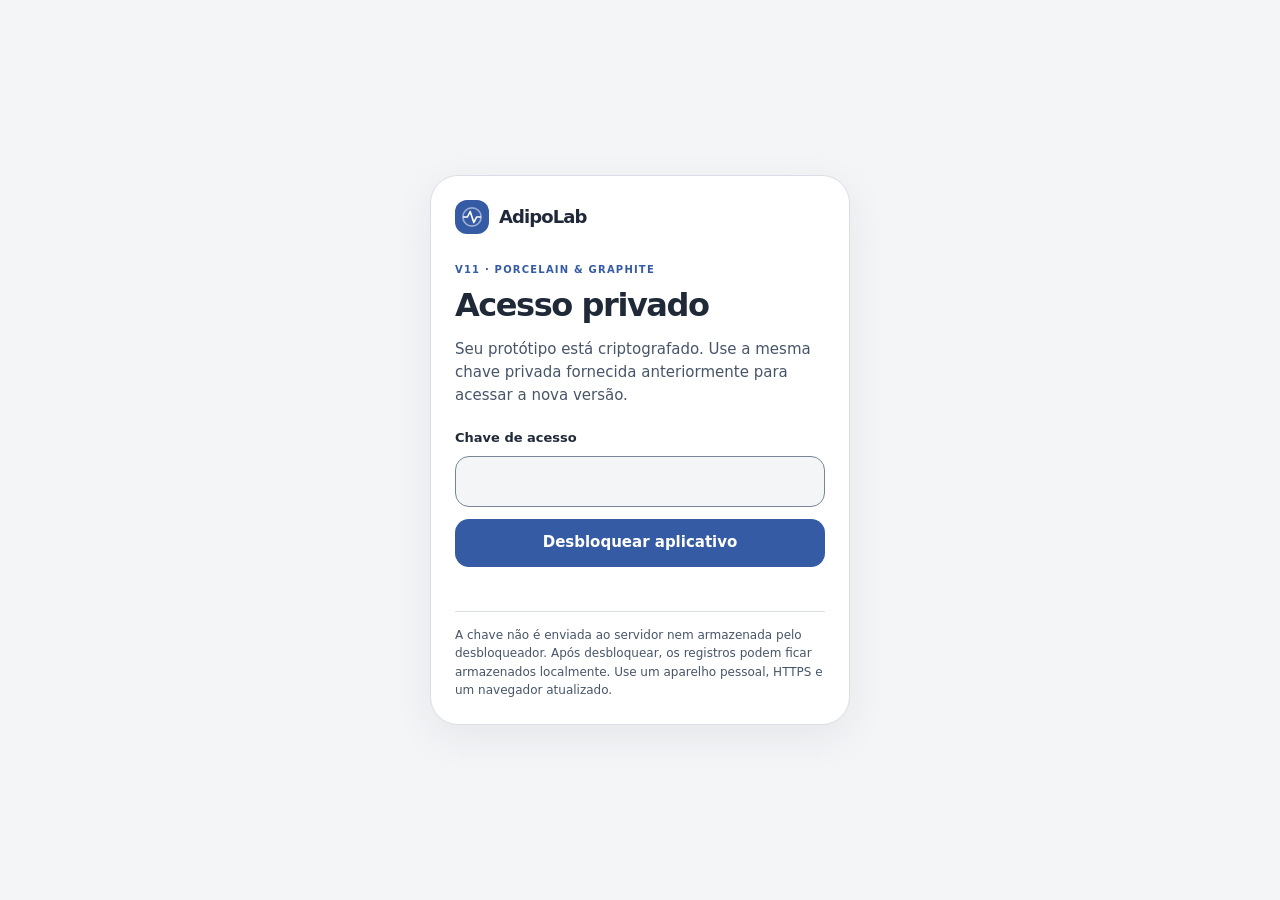
==== commit 38c261b1: "AdipoLab v11 Porcelain & Graphite: semantic colors, independent light/dark surfaces, WCAG contrast t" ====
--- a/index.html
+++ b/index.html
@@ -1,665 +1,710 @@
 <!doctype html>
-<html lang="pt-BR"><head><meta charset="utf-8"><meta name="viewport" content="width=device-width, initial-scale=1, viewport-fit=cover"><meta name="robots" content="noindex,nofollow"><meta name="referrer" content="no-referrer"><meta name="theme-color" content="#EDF3F0"><title>AdipoLab v9 · Acesso privado</title><style>
-:root{color-scheme:light;--bg:#EDF3F0;--surface:#fff;--fg:#142D2A;--muted:#455E58;--line:#DCE5E1;--action:#006A75;--button:white}*{box-sizing:border-box}body{margin:0;background:var(--bg);color:var(--fg);font:15px/1.55 -apple-system,BlinkMacSystemFont,system-ui,sans-serif;min-height:100vh;min-height:100dvh;display:grid;place-items:center;padding:24px;padding-top:max(24px,env(safe-area-inset-top));padding-bottom:max(24px,env(safe-area-inset-bottom))}main{width:100%;max-width:420px;padding:24px;border:1px solid var(--line);border-radius:28px;background:var(--surface);box-shadow:0 12px 40px #174b4010}h1{font-size:32px;line-height:1.1;letter-spacing:-.045em;margin:10px 0}p,small{color:var(--muted)}.brand{display:flex;align-items:center;gap:10px;font-weight:750;font-size:18px;letter-spacing:-.05em}.brand svg{width:34px;height:34px;padding:6px;border-radius:12px;background:#164b43;color:white}.eyebrow{font-size:10px;letter-spacing:.12em;text-transform:uppercase;color:var(--action);font-weight:700;margin-top:28px}label{display:block;font-size:13px;font-weight:650;margin:20px 0 8px}input,button{width:100%;font:inherit;min-height:48px;padding:12px;border-radius:14px}input{border:1px solid #A9BAB3;background:var(--bg);color:inherit;font-size:16px}button{border:0;background:var(--action);color:var(--button);font-weight:700;margin-top:12px;cursor:pointer;transition:transform 140ms cubic-bezier(.22,1,.36,1)}button:active{transform:scale(.97)}button:disabled{opacity:.6}#status{min-height:24px;font-size:13px;margin:10px 0}small{display:block;font-size:12px;border-top:1px solid var(--line);padding-top:14px}:focus-visible{outline:2px solid var(--action);outline-offset:3px}@media(prefers-color-scheme:dark){:root{color-scheme:dark;--bg:#101B1A;--surface:#192826;--fg:#F2FAF6;--muted:#B8CEC6;--line:#354A45;--action:#79D9DF;--button:#103333}}@media(prefers-reduced-motion:reduce){button{transition:none}}@media(max-width:359px){body{padding:16px}main{padding:18px}}
-</style></head><body><main><div class="brand"><svg viewBox="0 0 24 24" fill="none" stroke="currentColor" stroke-width="1.8" stroke-linecap="round" stroke-linejoin="round" aria-hidden="true"><circle cx="12" cy="12" r="10" opacity=".5"/><path d="M3 12h4l3-6 4 12 3-6h4"/></svg>AdipoLab</div><div class="eyebrow">V8 · Mineral</div><h1>Acesso privado</h1><p>Seu protótipo está criptografado. Use a mesma chave privada fornecida anteriormente para acessar a nova versão.</p><form id="unlock"><label for="key">Chave de acesso</label><input id="key" type="password" autocomplete="off" autocapitalize="off" spellcheck="false" required><button id="go" type="submit">Desbloquear aplicativo</button><p id="status" role="status" aria-live="polite"></p></form><small>A chave não é enviada ao servidor nem armazenada pelo desbloqueador. Após desbloquear, os registros podem ficar armazenados localmente. Use um aparelho pessoal, HTTPS e um navegador atualizado.</small></main><script>
+<html lang="pt-BR"><head><meta charset="utf-8"><meta name="viewport" content="width=device-width, initial-scale=1, viewport-fit=cover"><meta name="robots" content="noindex,nofollow"><meta name="referrer" content="no-referrer"><meta name="theme-color" content="#F4F5F7"><title>AdipoLab v11 · Acesso privado</title><style>
+:root{color-scheme:light;--bg:#F4F5F7;--surface:#fff;--fg:#202938;--muted:#475569;--line:#D9DEE6;--action:#355BA4;--button:white}*{box-sizing:border-box}body{margin:0;background:var(--bg);color:var(--fg);font:15px/1.55 -apple-system,BlinkMacSystemFont,system-ui,sans-serif;min-height:100vh;min-height:100dvh;display:grid;place-items:center;padding:24px;padding-top:max(24px,env(safe-area-inset-top));padding-bottom:max(24px,env(safe-area-inset-bottom))}main{width:100%;max-width:420px;padding:24px;border:1px solid var(--line);border-radius:28px;background:var(--surface);box-shadow:0 12px 40px #20293812}h1{font-size:32px;line-height:1.1;letter-spacing:-.045em;margin:10px 0}p,small{color:var(--muted)}.brand{display:flex;align-items:center;gap:10px;font-weight:750;font-size:18px;letter-spacing:-.05em}.brand svg{width:34px;height:34px;padding:6px;border-radius:12px;background:#355BA4;color:white}.eyebrow{font-size:10px;letter-spacing:.12em;text-transform:uppercase;color:var(--action);font-weight:700;margin-top:28px}label{display:block;font-size:13px;font-weight:650;margin:20px 0 8px}input,button{width:100%;font:inherit;min-height:48px;padding:12px;border-radius:14px}input{border:1px solid #778596;background:var(--bg);color:inherit;font-size:16px}button{border:0;background:var(--action);color:var(--button);font-weight:700;margin-top:12px;cursor:pointer;transition:transform 140ms cubic-bezier(.22,1,.36,1)}button:active{transform:scale(.97)}button:disabled{opacity:.6}#status{min-height:24px;font-size:13px;margin:10px 0}small{display:block;font-size:12px;border-top:1px solid var(--line);padding-top:14px}:focus-visible{outline:2px solid var(--action);outline-offset:3px}@media(prefers-color-scheme:dark){:root{color-scheme:dark;--bg:#101318;--surface:#191E26;--fg:#F0F3F8;--muted:#C0CAD8;--line:#343E4C;--action:#A9C3FF;--button:#182945}}@media(prefers-reduced-motion:reduce){button{transition:none}}@media(max-width:359px){body{padding:16px}main{padding:18px}}
+</style></head><body><main><div class="brand"><svg viewBox="0 0 24 24" fill="none" stroke="currentColor" stroke-width="1.8" stroke-linecap="round" stroke-linejoin="round" aria-hidden="true"><circle cx="12" cy="12" r="10" opacity=".5"/><path d="M3 12h4l3-6 4 12 3-6h4"/></svg>AdipoLab</div><div class="eyebrow">V11 · Porcelain &amp; Graphite</div><h1>Acesso privado</h1><p>Seu protótipo está criptografado. Use a mesma chave privada fornecida anteriormente para acessar a nova versão.</p><form id="unlock"><label for="key">Chave de acesso</label><input id="key" type="password" autocomplete="off" autocapitalize="off" spellcheck="false" required><button id="go" type="submit">Desbloquear aplicativo</button><p id="status" role="status" aria-live="polite"></p></form><small>A chave não é enviada ao servidor nem armazenada pelo desbloqueador. Após desbloquear, os registros podem ficar armazenados localmente. Use um aparelho pessoal, HTTPS e um navegador atualizado.</small></main><script>
 const encrypted=[
-"aE4z/4DULqnVrzbT51ao3uDCfl39NXhVsDFwk8yu74hJhcTeA/fZK1oNHmH+aT98aIYOJDA+Ty4BKm+lu5B4D+C9kg46nmkJS3nM5Whn1cmKvUVyEXL9tB7CeHJVUp4ldAiKPAEpewX/SOHYXb21ngymxwTWXXiP7EeHN2/NXdqRXijuYACAB/LqMQcjlDBUmLv8f1o4nGHZ3Bpc45CsWFIv+ie78hB026nBRZnfzNWCI6qoW3MawGgBeO2lrevuB1vbk9jqAaYSh6nVOCuxz3TsQfqk0EReQ0yVJJdYKYJBOCIb7XPyEeNHLdjGwbd3OsgU5lVKs/TMrEVwVhTyMKuzxah0MhviyBDRKECup9JkMy5uH3SAnAHQwaTmV1jN7EN5QTPpoXi2H1aAzhjmKAsvLjTm6Huas1s/K55UNsTRYKyQn6HU9nL0vbF67y3deZDD4KEeS6yBqaksNGL/lkrYOAe9Gd+wJ+D3rfW99ogGivGVVJkXkqPhqtghKSHW",
-"uh7WgK66opMmVhcn0guq7f2YV8b0PTRthfe07m0yrdXThNilrJ3GWoH+38JidJXuPH2jsZwSFPzlNN3JRjGwoO20Ja8ZZ8XOyormJCIgzWKPgj693IkD7Kt8UC9k/Xa5RgtS6D2bVy2k9yNdlRmt14Z3Jk+ExUoS0mp3A5ibO8vyFmP1evd8+Zlt/fHptX7C+V3aqLzlp/+q3YSvD2CWZ9VEr7HQkoB9ZnlqiB/DYq5WCHfxkQpz6wNvct8Xwo9hSkeaMH0xNYGr1VxtBzcLy1ivfCL3OBZNsGwUz2Vrf/k1F/N+MgTvexz+OiukygzNc3eAN5M3xA21hsHXuDl+qSleFwcfTk8Qv0v1gQnNWMdQ0W16iCu5rvplBNos6I0IcG0AOxO2ME8bsd1lNTxwVrv9O2HFeAPuRIOpp1JbW6t/G7y75v376nWB2TajUChwEY9ObuffjfwhpdbdJgXwr/4AxgodJz7JlSbdVhNS4DCMew682W5eX63jA4i+2gTM",
-"eTSJFe3vBOCa/ZeY9HFzZ5quvg6tKt6pp1cLHFy2J1SU27WiCUhFuPqKowERNP2ZjtkUbHCJwolVgjqSXhMfovGxA5rqOHnucRg19twCa/1sUoZwu68Lzb321zUKYfrVDd8dGsYuY1f5Hio0MlzwrDeKoe9CE9w9rPGGINyizVd17qgzyZCgyn8ZbHYSbiaIyRJ6FujFAs4p2jwmU5bSBcU0phPNWC0wq5NEsMt9++zPMJGZOc7j9UZ0wuJZFppyea2e813DYKNbZ8glgwYPBHmqZhNR6ATw/WdoVVFxhDJpcif1oc8Eung5FdCkK8KiSzulmAeLVcaaBCXlDjbf555/5xNNZdPU0kemXWfuNI806b9KEZsMwmbuhpnoqPb/FQBz49cmNil7cSw5/LiphWlxGsAS+cjqPzy6q7iH0nLSY1rVRea6GoUfeh42sP9p60AE54HlQycZUp+33q51Upc0Q/inC0RUM/dv2pu7nKbhg/T+0SkZdnnQfPbaYXRL",
-"UkU9oROqCw3uatSSoLbZWao4Cxuni5qaLImO+gKCncyK/EsWn6EiEIa0OnTozRyUGndGxr35BnZO+T6L0Q1kKss9kFKZSkoDzAZo0tJJoyXYeWwf4bHm9CXFwMyf5ww0ftz5ofrhHphV6YOaIIDC4qj78kf/25D6JRknWqyVPae1eFtWHTn8iXRmJdOGrvPaqEhvG1/fwJ9PE9y5QNmiQmhuXQuyI9UWF4BJV6+t9/M074vIP0ybaD26NpejxC3gUXrfWETAG5gpruHbpMKL+iyg34nDn2eY8KPLeB7AZxZAOjpYoW7iN16QkmKflU2TA+z0iwTGXozGxTbbVRt/YKrfL1N5ZmMOyOGyTlmdfbMFjkrFsY6Sdkhf+uXN/r3q6elXhzbD0/THHp98NXQ1Y6vccGUw+kRjIwqTJ2BAJBbGu7gdcdX77Zsfw5EgomftzH3uijJ8V1Oi1YtPP4fBwBVH+sqQ/vPW2Mahk8eQ4rOu0SisVL1JtJTiwTGYMy4F",
-"Ry/wF5JXYoQvsXBfM2dLiEH1mXfuY4Y+2INlZWmL868LYAIpHvgZyElKqHucDcSzw0LTpfg5Sw63pSkHOW6ke51xL82Y7f9UxUwqSbk+4JHGQCw4D/YKowwbxvop/eZIHpNPeinq5thgntzRDwyLwKOZz2iAT1ckaXvJEkc7WYtYzJLCvhp/qLnd66rdLzQ39z6PIbqYfanK+3IvGQhM2vMIUdOYA6KAG7jvP/lplcr+ya4I8BHR6047lLYJKTXwuVnXWOX57zCwSTX1bEaGyTObDQvQu1b5bmAP6PF/UThAFV+kujdg8gn+P6WHb81T979nG/A/RptFzeIQSntb7vxMxoZ3DoDrW17/QSKyulYa0Z9C48HMSNsKWhi58LQbxBWVkr58etu5Z7sGMvCPClsg1xMSLRGjENXilulqpQ/xh68snD8bNqmung8rHRb6fltDuI/bcV4BtUxGTXx88bhC31HSS4KXBJZtQIyvDuGjS7RY1M/qu8TikpWRHr/w",
-"Nj5+adoC0G+aQaDipVqaUITN49s6xmvBhoIwN/khrv4kwOQA7xOAu2Wh4MyoICrA/4pkbnskW5jcunAz01fNdb9Wvx6LGZognljJHSC7VaxfWzk+lIatXvUbsZx6PCYU8c5cN47yE9buztYyExdml29CJ0dG5owZd8B0qGEINU9Lthnno5HWX/izeTqhm8f3i1DLPApv4uTtu4Ah1SZaOeaLkbGAeRLoltp01oc8SuTws0ElsmKavqfOKop9N6n4+rmjTr0eldI6qx+xHWb2ymIXZDiv1GHfLwHwbLypoyKDjCHLFDk6q6c7pvf9PBSK9O5VeX0OSB5a/Wd94VQVohUsKLs8nh9SOuegEk769HjM2h3kUck043ASPZK4IEmya+H4mmIw/pQNQnyxPMfvnUfDURfCXMD4lNuYZzRH+qqRkS9G1+ciovBJAek+lkxGnmDRK/cDTuM4cFjG02pFRB7Vbwjxc+kt1tQ0o4F6mgBrYrtDQGPKXijIPg91qvSw",
-"wyLNyiVrqkFQZaNFw1DoAb1F+qWtCSdBx0pJvTd33EnegX25on9AGTxZiPbvizJNlytj6XNfuOVdWbQjqZnonT4K4n9MZ6KS70Wim9Dy9TllbF244TeltMYeSrGZARxCbJ/9R2NwODr0X8yovu2KfC4iDyMOtwTqZDBOs1KBbJHrA6ALwPK0q4FnA9SDKsNZEnTIBie9tcMmG5++hLb6NV5Ze9V8n1vMkKOfr4ucI8ztIut7yctSh8ERjVPz/UD4T9JTPWA/rZG5kShE5I++0fhUUBgebqOs4dAG01CdYdm9qvqRL0o9ROhGdOm+uH7E6I3Q/GoYoWcKgOZWlXnH14Uh3/r0QpoEo46kyoXaP8omvLsBaDQXLSfYxcY4dmrMNmueePdhlkJzTd7w+dGnBYTeQUThYPy+wFHRxFAVYl6u5CdYbzADvGivcpLaCQRUTWGbCIoZ9Pla1bZ2buDsxGoRn0daWhHR2XK0Wd+ywZh2+QLV8sd7yVmTdzJC1Haz",
-"KpBOivpQmmz5y40JQijPnO9ifRmvr2OG7dQEFUiDu6t2qtTgV5MwFdevQcUhhoffRoOId/JrP9RLku8Ckpj0rqTSQD/[base64]/lN4SICVLDMXqMdtznC+KShOQYODM+J3OmVAbRdLdupgL2wctZwoBj7TBt0BT3xTzFYe/TcJaXEm3rZfHc5ogsTZhTSuAOF1yxRIGjMV96jsy6thuwYNjnYryFvJNG478Z2LwFRis7bz7mRqeVfEXHBXgBR1njhxDxUlWEmk4XmJNc4+U3hNmWrRwrX8eczxl2Ckv2lpLwvfTw",
-"RJSWxU6Fja5ascJgrWhwC3j1EcX/7s0FwpMhoKX8v+DZv/Q7l2j/k2BBbjI0TDLOzhj6h9oU6sESC2JRR171nDEidbYeu5LFs0urHRugJmebJ1y0ey4AVhTLkwPAHCdisknko8a/uRxqRnJoutxXTnqlEDHx9xE2UFxgR6FlePZZbPksyi4zoKnhRb8QzRmszRhEWN4PBlZWLsKr67xwwTe8JAA3xynzHTsTPwtqsm8hWqsaXE3Te6CiyoEQzph0F/try/YtnGu7Cio5DTS4oodeqrDal79mDlJCE8wSO3UPdozqyqQGbZhjkuXB1SpxgEDcHNyDne+ZB7/iRtbLgXc+Jslmw/6Lz1KiL5OdvsqVmtbzQgNa8bcmD59MbuEiXvTiipqWsJg7YnwSj8X7ez2tv+9+Uue0aZhbyq+hP6+7PYxJ6Dd3vnVzum3PmOjrUArgkwfZArz9qVgaDryaHyBfPoZwFFzk+VvXq6+WahULbdqQU3Cyjc34abbO/36r",
-"UN3pRvbGL/CqICwEex58FruzgNAIpKrf4MuVviaryrEKFc+GcrQTvknllLw0fY10aGLIZpKuYb/yWnvDLVYHkZcl4INi2WopbiCZVLXGIBY4So6r8p+vIxqoNlP52hRhS/a4fqv2Y+6YN3f6E6EE8HS/YUz3ygsN79FiPS9vNpa2Q0nvZUW70+enT7YpzGBHKOMrEuBD1IKw79lDpcG8jHxdH7vH5d+Vt+E4oqgZHKA9D2Np9RmAhnW+z0fokXVdcQzhUaa+nQjgRR4oMXvmFPFTvip5J+m31Ez7+8uei+3e2/z562yFlWYAj7sTprTaY8QmyLprPJ7he8z7h5HfM3XfjvaJp7yvBT1rFCzfnZmyXo+nSsIPT7ZFLbL+Nw/oXdQ9s2/HFJWktSP1VNz0DxIdpTUxUe0SttMvn5h7LGDlcv64FQBJMCifF6hBRLSCizuyyBv1RwqZzoO/+TqvzvwApp61L1fOfadtCiN59MZSJ51HZOK142b23kWD/Kvg",
-"Lp3rHCPaubF2G1IvrIDKNDW47UaQbubmFKWEGmlDLD+0p9HDPaNEszBSVl4uaoEVYQyjuzoQYTTC6lJyk43u0Oe++UROZ1WZqhIZhj/1vDoL+tIFm6WgrzQUYkaQesDAhC2jkZ71h7f6w6YbivCrYnju8Som4mhkQzzqxbKzcn66fcfKQeExs8oOPkiiRiF8gunCl5B121oODS+eCMH/h3nwqXjBYz4vwRb+xxA6+mksI/1WjhyWwikO2ecdzRZs/IMv/giRwbmTYxfgB2bjRn0dEwl45YPKzOJsl3jkBbIp+E8rLlqUF1m0JChVOdo6ZHvq8opChs9fE3WNt91wRmtqrS3INs8Nt+A4n2X1ydCwGNn+ogfGDc5qwl2EbJ2KCX8Y+vIcqoBGi0/kfd75nTnWIaCeVblUUPdiZJTaDni6rS96/v3JNc+kO4UrAfQsry3bniR0s7St3aOf4NRwzMp+frgSwe64GedT4vjambGlrByZ6S2M+Hyszgt5Jbkc",
-"Hue7aAKl/hcunLapH6NKwGDbWj8pJY6hejYvAMzHP3u6IDulPFuk0OQTig1myxcvRh3EbIeDFPz6yW3jOXyqwWBe+TY7+DQTrMcm1wO8lWoFzzUFjOouOyqF1rPUN7bgcS4jlnl/xF5IvjZFn2OoN3smjTv8O+NM4XIuge3Az/ZkrU6WR1WlGtFLpyXlTZYMRHH0VUwlcnZxlqovFqmNK8tAcYdLyy9tRG3Bp+HkcPHip3CDub/RYcjtrhAb5/lnKNHJ8Ow/9gukEN6kuKt1OQ+TJl4etYBIrmSHL14g7V6Htn02a2zwPEAiU6A4ek1YzxdAn4xZhN2Ep0yV2HfpZfDQluqEgqmfqatpg8X6iOic+MYSP44pDlhQCy0jNISvsCADOlccsiJOoBUfPe7VPiOWlzG421Qq1HFW+r1l3cgwHntfUAimvhFC/I3+mOQsLOCyN3luZ1s8/72+BGcFzVp4Vpi0bobh3OLWiy6MM2RTGYyWchhjqcwr9uLiftxx",
-"tfBMIiMMM0nKzo/ERxVximigMnUjqA3GnU/oQTPp5QtOCRiMNCSCPFAFwqGtsCaYEI4CDO9DWkRCE68YidZgZI1cGHoEdE9ppzMFKhKNYHdazISH8nuozdorjLuJyRiS5O46snIfFqXZewh+37Hxcp6uLMLiRuaLImHO4oZVMZURWoy8tOPCZG8CZuwhmv5fHHG6vZrPvgWP5Y1enTMVGumeYTefHjUMWB/Tjwd1O/ZWoW4uJYrnND8ADja3Wfb0QBOAmZYq+5QFKVGIQBSGeuaiIrA9aRLeFGNMHG9UKApFYJpfiLE6eDxNopvr6a7iwJNfSy6YrxIFT4jUDg/MPTfEhCzyQi7vztOIhnhXoOPPX4qxaZMBuk960pPJ1IJLm1dPZ+DKFr5SP8T/VVkDfWORK/uTsDD7BHXDgBJ1mUK7hgg9+p2Yyp6KjpOaORZenjWEmCklEoiD3Ez0mRQSH2u4YtcP/JxKajGp2cWCfuhK0CTrDcaB4cuSKtO9yGhm",
-"CbrXcLtjXqa3XJIVOOh6VMAVE/baf3N1O1Ws834Pjb8gjHjG0EKV9U8jfyQ8GEwFi43UWaxOTg0XCHF1kEYaGqlcK3jTm7DxGIi+UG2P1acOfXXLgIAdmLL7IJSCpltJr930CsCAYSnJUaEaBoLQdvespJWAQkpk7+niv8ZWDjBV5D3+/bGbL3OvRoyEsplslIUZN9r++FVUKlFypJ/Yu+xCG3sU9EzRzIOsJI+8DAL7m+/GCbdT1zact3NYp/jn/b0x5XO06vQqr9X8qujBwJG/VUVIXbGuLNy5EUoKfyvdHOe6ZzNJOC2i0L+PtXR1lYQnJUqNUD7X+xV5qNXmJZJeEJAz4NTvbOjhxLE0dQFCZ0s8HXlaMxZIuTSARXKM0MM0JMr01dnqCRbCrC1hxyoLG97yobeviX05/OhChukn6emOk2MaGEBBJr+0h3MFkfAgQHZPenhBOY7Bvk60pmkHV+fCFNSDj7XponyTYHwU8cQ31NAYm4kwOBBATZNZ",
-"e8cnLICtAze3SyqXdkI63wgsaKUTd+aMX9kfd4OVUSZB9WI8bBhiyIu/n9/njquvCms8TQ5q/Jmnr7AqpIxhE21bN2SKNXVRn2T24k92x6Zt7HadTdnYt0tvSoPM1BySS6l7VsOtgLGeqX/hNwxZFClFfeL1in/XY8Gu5uJe7T2DKYtABzFFgKLeYzOwsmiBQ3VhkS1duvv6G96xvLK2JgvPMPvP/mKCmVRaiM+SDTcEa4+cwEYW7KdDIiYvAIzO8zEY8CA64c5X/R6txDCPawr+NHGRxO+/C7DYtJlcbS4cYi8t0kLsCJc/7+OBRYBuorRtXZGX2p8RDO64KfkK0nhKzgR9ZBN7/wSHgPxwkMD8cYhHUK7QyK67fkwbRj/nZVCrNAmh+LvjfauFQugh4tgbZrqKohUxFHE+yujLZC+qHbhQ0E+sEN7XqoEAwmSJRiHjhftqPg/sOHUPK0CL9htDkcolWRNEQpL1O4Df4Js7ckJLozcEEovoyw20WDGl",
-"DXOa8qvJlq0uKATHncwEcfzpuyO59P1u9AF0uEXjJzVWwaKuo9toouwt7/7KQRpP1izgqh/ADoa433e+Clq4sqoM3/JekDY8J7XIA6hD6lUddy1lG20QNVJb+/jl2B/oZfm56BMxoUAo/g0HUHUuESLmObxW1rdIkBfgBQiRNiEiXtyKm/NQcx+3szkqkNVmNrFDzl9oyqxEsybsdBrYn1zhyCGbEDh5KiY8MjWe7wnoV8tWniaVvFzAM2B0ZHnQ8zX9glvwvYPFl3r+w+tSE8DG9MDoEKIr5gUZGVkjO/z8668KH0oDraFx4R+X5PG7lD3Kee3WXxoGI8QwF16v49c0kUySAQVBN6iIayqG7Huld6OVmeLgKO/K7pKMMWysoUkXdFw7W/u5h9DSvnD+TLMl8NtLHe0JMNlMyZ9PrcwqPvZN/YFH7j+b07j3Gi5+dDEVdl9SRHQaMwNNpB0sqUiy1Ph23NqPGn6QKXbPRXCf4+oildYhMHq/8imgcoLD",
-"ukIfAto3NDFn5I4zTI9p3cVVdm7BORtRTAdosgx0LjVKLrmIDMZNfW/G9MkF0NpO8vNDXHQOcYALY0b3SOd3FMtPWQPr/3wgiVETPB3DaL6FciWu9/eRp/brWAGoW9iOOq3NbSswXwjmOE0Qf1f8ChPH6WYYjMSlkQvIEwA2QrYKLXi/r7xoYF+/RCm3XlrFtrmX+a4zlL2hWQGio+q/1hoSti82t4mRXrsv4L1z4zqSRH1LHBtuFIz+3/veB4dkDobna04t4aEUyMt5vR9eDjiWoGs/cvuLSWUFE8iBaIa/6UU0YFYbbvI9o5W0PI3HJZwKynPFxbckb433ZsNQfd/3+3wDWiRXqus8IxqjbADQilt2RI/M8/BTT2s6vBNsVT+QHcoJaNo6AfdH1psaMfi25D1/WWq9NePUftgALAz3di2IbNFp/4AgdBRHADaetyp+idwjaw+2TV2O3ifINRQqPtOuPRU5KvXCNrhO5Ejqar7uEJL0ePCNb/EYGurL",
-"yFKGjBjZ45Q7sqwQo8X81JXXhfiVs5Gc/Bonk5FdPl6LkCFKfO6qRuKVTkCBY5+FXxC73HtrBHsqR0ZLvaz8zRBz5zYBxAhnhTU2MzHushNDX8eCzwvxb7V3XkzGurIOR47b/ktZ8i4cUaaWemBJzV0Qvjsg68Xw/7F7TvKUrwThQQivkgGQIKpSuipYb0eeKIDGnZ2La37vDoHjAw6+1nCRHRXjpFcW7OvkGmC93C51y0BWpbJKMfb/23mPtGWbH9tKVqsL4JWC3D89a9ibJ5cvhorFCwJ/uWZmtfbx4HqdFyeyDoADVKSqeiXZWpWTzP0OXQgnccIftAMu3N2X6UKo+VUrRIbRLBLSHm6PPtt6GKZOZSVw0ig40nYU/oW6SB3e1RQJ7F0eZSvAEqh4qMXtjIYuwYudJC4wm7Ln4Lg5nhEYRp23mXXrypCvOSy5ScEb9cgRWuRgAGzUVaN4utPVLddYBx7sJoL3sbSIofVihbdjnPxVvnjrK/dGy5cj",
-"tQUyvJZlu/pbdAGf7N+MG6OOS4gPtf90pzF1Dcfsb5Hb9qJInb0b7boIwpdPyUWbqdLqX4r0ovEqIqkQlqgdgqErPXIiQ1CUQxUPCo7jAJ8AW7g2qjfgURowl217A0scSyE1u1j0krJd7TdTRiuhZCwXZNsiGZhsKpXrBwK/rR8fqBlQG8skflHFxveSWeyFlphkgEHt1eY5P/MWDMA3z7Qvx5x/k0HvNOqnw9zIaKsEYeqcq00H795f06KaXA37t/K0EeQP+U7p3Cp8TAPn0kplHU5l6WT6pQV+8PpWd01nEGzhdtHkiPaSL00hLRidC2FM4FlymVPzZ6AOFlr/XzrUiHiQIIs7MFpti9ns22uoX90za1PVUQ/HR2Y2x1N1if1JGufwydFX3JGEKTRFhkfDwCvrEkRIPhDveo61GHrVlCUVPCw3lu8P5LapQ4fJnkm4gr/IwO3t0/lRg+OvzKBxPSL/aFx3/uNHKDjxKgZjM7zCJmjQEeF1VARliuPL",
-"0ddg04JiwGH3z5iWkPtpx6bW2pji4o0848qa1i0TOEKig/g/mXS2UCXaI1JqciHFUy6Aecu7DiA0NLTcb2uQC3/Y1gtFuimqIpFWO5B7YDpubYOG4hCbrsXRQ6YS4rb+K0pnw7zGwz0qDXsr8/gYqlnb7jNsGjh2RcbCzY3C89HnyfvkrFJPCVu+BDI2bMjqYtcxRoL3nCiKiL3jd9Znu5VvqKdN4Hkii5KrWhg5Uc4pIMMOf9j2NV7tdjQRhslNHx/PU81MBJlsV45L6D0ezEsKKzob73R9FvAmpk+3oSyIS3/oS2RaXm2FOV4JyoTicLvNWSjUkXnYPRajx0YarFVNib+pcadeLuOR8ls2Z3WqBnuq5Ipcg4cyjndAmIp33YeiCPENacFtRz/p7n0vGyyrV7cCAAyMrkxnHClH0HxWH0x4ajWeeARu4la+i4zUETOHRsq/bnmlBd5rQeZmBYQyEIS/NTDnwus1V6Mhnb+QqNTmJ96Ksw9bWWwbv/17",
-"8f/S9KlxMg3YKIBoLsAcjSTwk9CuWLMXVfE3FgYe9weUqdKOWdzbzm0OBOzekx/hu1JIBHbJWM8IQS0K6o5MzUUYtNOqQfBkdrW2oduNGZo4eOCzo6BntyvZBX0PvmR+aGXEoTrDwvEZm+Jhi8zXei2MhDBVRstcAZlOdXEH8rHjThw+vH36s7R7PDyKFJRJ3OWqlYpSuo71zB3YVb725KUzS2dEcSEQAZJh3737YmLyjrnCOHc4l25MCis+BUnKlBTgIo/ilQxz/1ilrLcL1RbfO/oUJWCkZURq3tI/klaWfFKs7OzvOExStHWsAlx9GRzmLr4DqnqN2eioae8fgX/1zJk4LLDauxud8SeBEBNyIjEC+ugP/VZTT5tVDJZwOcyS29BsVnAS2ifa4d5UDWcEuMuTFAN5MZ3mrRhuq/YttdFYo6sRSoCnVJWBNRqzDb6mgMAtlWXDQmJSB3Dvoq3iliZ6PR2o1EYcddpF9zU6glF0SQE3+Fh54KkGPvOj",
-"GVgDJaIjqjBW/LMoZTVps8PMtpxpYW/eE389XP2qs853peFUnz+0GW/C2MkHQWl7bnBKAFchWBPFDFteOw24mBDtU+pbCVqYzphg/yRx1uQcxJvdhT/uKybyr2gr/NOTuDDHbeT2qxa6YRW+16vyxrz+PymdPRaQ9tNWmk5Gy59jUe4wuQk5CoIwWglqgdoUsh6HHbXSRmoKwYj8BVPrs4nNnVBOX9FCSO+p70Feo/uU5gr8KpkSzMNiVuB/+d0pddWg5/6Gk33WmXL9tlHMoj1QYcBYa6qi004mcfMtGpjE3/HAZQ23r64gAYMDfRwwuMuW1c9P74lwTh98kTsptgnyeLUWAKK45NPeHmaC7tQINbGqHBR5a4INMs5D6WEBbR7775s9853SkI5RfMq55S21dXlRGUv2d1X4OERLhn0gjsv+2iaIhwf5tmp/nEuunPcxODow7CqnsQiO3UzOiAYvFpEts5wsVjMwQOnYHtXqo+XfcRdaWsvDLYhQ95Wz",
-"nxPBlT0R66pqkDSSd+mQszv8qeg5NPUy86qtsKx4LoQ1A/UZUb2aVIboyzBaiLom1IodQcoS0IgvmsTtVahxt8R0bIMAyforLeDNQ4wk+KPm00IB+NsuNXCnK/b6veNKe/pjtfhlRADYVDoj6onbM+bRHZkErSt1mznp2nMwG1hhIgLzhbDbDFx+A3ZZciPYAV1NC39TsoCFY2VZGVHFf92tfRwnJQmVbVdIBc6zNiVn+nwc7iKMzoMFwfVlsn9IJVQFpvVN9Z29SUytkIuYmK+ZF3yTsspShFKgXE7KWeM+SoU9fvRjxIo4dz/yWCtOFCX6Bh5k9QCHqapIgDrCsT8iXy3eUuIf0Ev8rguqGI5V18es9X6P+zGrzJ+Uuss6d9mO4155fuZDcxlT9B0b5XF8s0SIrtwqFy3ure2XyULx0VKNjNd+J8lZtSK50Gy857Vo2GVRW/svlKFWhGU808fPjLZsOS/c5G7JNnai+2Ng5zT3Y2j+0haiaI3i9xXU",
-"GBGwYx+4/Xxt7Kx5nmesMPey8rY+RaUYfiwMJx+7xSnkMT/mrYKhAJ+069XYCm/fTFsxPi3mCHIwFP4juFJOzkNRFPXjAsIY/8VvrHO2GNpXtutALoKfrm0Baq2jmMiBZQ9mXSNf3s0dbor4JivSyGLMAHfoixvskkNEBfOaLs4H9LpkIiYYLSj5qzp2UYONetFifVwmXyZMlin8P7R5pDPK+cs/25O51uAH1gnXFEv0XGTmEPDLAXrx/+HZa6GWzuJ54tIMi9gO8Bh8/oZ34XUrS9zBBIwiAuzVBh7bcQQ3jYuv5t/uQTUQgriOcSaHLumyltVnnSlSQH6vrNbezCIkv4QNmq/r+LGvSnZCnz9CEg6gTryjB69jzbCTbpEyl0FCIagjhULEk7miGn7CdbJ6KPcm7qPGwUn9hi2YELX/0ZxGyIdOhy0BHhKfEus2zf89s1JJtxWDgJuYpP+5zEjnOPytbqvk1EZPB5zMpApDfS/FMiKVOEHq38HzvS40",
-"S83uP7Oo5yxxhqOa7WkOhRS0VQxdDiaSiaoFyJ+DmkWdVu6HWZtKr4HDhX+s8o+bNKmNTRkRkVAEz/hyaog0AuM0NFmzJFyG0eMQvbFENTmOPpF8IB/uUVmdXwzdbEkqWF9VFGX9DBB5t8iC73kZ1jbzicjTDic8pePw9F8JuNpFahZKICX2wNNi/OU3OcnFfBZzav7wECFy5oAOK7ZyMNjE8ogsH+cw8m25EbpCccGC8xcfqujvmgV3cxupQHK55S87kvOIhPdm12eaUgWch9ifzFZxmnocWZf/IhaeR9Jvuo9E1q6d26yZHfK0Ft6VhOSn4zDODMqpoDswRa9gOOHGgQ1TquT+o5ETpqMf9rQZe3wIif01UU+eWwKcv7U4Xb3YmkndwYILHX+2jsNc6qZTI5V+knc4Dt+A9xN1zqJahPi75g/iJt6sxtN792i/M83E226QX/+V/WHoStgoT6ymgi7iHXUv3a05cvQRkZn451lCqtvBLRoGdAUdnQbI",
-"RYe233zrcqS6GJB4wFPYttoUyqAoX6gAaIqMcjYMF0+txUu46iYfYsWqbCFWuCEA1yPg3vvsIklAQGCSEuaqf5aW3VScaf3EFJ27RvgbCtmOfbrpiyNxLG0pJOV+x7sGvsaIswEtYkgIa51/zZ0gDXJQCVRIuHmkBB/aB9ePLeOvSyo4phAVwJmQyaRiYbxKcwgg8WyDsRMOR762OsSGy9cBbLoRBXw3VB+wfKezuP0exlRycBfPlNUUAkHzlJtB9NFrD59LMcXVZHfEfW9LWY4Q8QMwRgi5BrzHoz1bQNK/BoA9u0V2f+QOgRPCBMySQE6ewONN129VMd+Jy7bMRG5aNl5sb6hRen89UtvZ1ovMkyCjG3rNPE4cesy5iS1WrjnDHJAmy75aNUEBzRqPHpCiNvrXox/Lpvdf/UQEcPQk3LpYyoPhZL9YWavHnxE6QGuhaeTDvqW7Lu/IGKgIqa72gMPYmpR2lm9gA3SlAeE46wh0LejZZr5h65TbBbrp",
-"znFblubw4f+T+Ze2xiED37NDtRM+/uQT63z84Zig5evkBpsU0dU9ULX6+wQIKqVxlvQcStehsDdVkEN4Tbt4MyPKuLZOaqvyznJRnvHrNWRDhGr2+sht6nDIan+hAezASIuBrG4RMRmKt+xIW8U0SJmqf+H2+O/NS/Ppbi9n0gP5po6X2N3fhgyaN8xLcyUVA/[base64]",
-"vARRNWchJ0t89QjdPfKOdbWd+bwqqDB70MBR1DuGLqokLghfatlg8r1LSG4O3lqwqIfO+mzXNNjP/hijD3TFESiasrRTfwV/nSLLcZZmaxd+BePitKx+IPn3so4ZK7nIEie+W+X19IgUq3hknIk1LRC/B5clnlMfIPj7ob7nVe8rUyyDfe7M72DEuknMyNOnijaIx57tX9HH3CQNifN8OHCWTP85EnlWbZaXWVKBy4rDVP6ecsfqJi6uryksHSD1goG1glC0/TpfYfWLmsVX1areJsU3tHOwVGHhbyIVTMi80R4azvhJMozh2XHRcCHaUgkM72nNDYsgBWUrfhnfkCTH9MHD9yi5HKKR0z1UPK5gPXyJ5OkmhZyqrz8kTMqD/N6goRhf4RN6qluv1UHQyZjNWSTQWqL2UjWN16PjT2bEkgMfdJdN4Cs3nKd808lcE1hTOYy3ymdnvzmk7hzKRwI+nix+gEyuemggj9lTCug/886se7CFE0ehU6FGqGPz",
-"Z2ItCRgyLU7KX2lx+Oe+ZSrF01SdkxPAIKkKnrxqKca3BH8ATLD7yM495yIcRIcQGUhFwQ2VQ57hP7a9FCQ4MfSTyUj+3Ig++SchqvC3xiuB0FDh0dIooYE6AGuK7Cxr/0ldmfM7QDBUldCXsXl8Xr2LVSuGnF+udx1PksTbIYkNTWvJW8yd1vtr7X1Haqv97P9yhxhE6Gyqkm2Og65dA33a9Vu9PxmNa+FImUjCIDiuuD+chfRS5NQ/8xpgGx7nA+8YwM0sgbCjcLHXxM0lxWxotXFZuMGZO/g+glXv1n31n48pMPxsHjhzSMpK1jEDMqfH3Ynob1IO+dVdhcFTQTv4XmEexEoWzEIei74uIWQuwGBpMmRM603raTmiOnRxgUttbqASK3sOJXERrkwnSH7Hqdi1TKoW4PUGXjB7UxpR8FZfTa2iEWtBMXqNU3muu5zlIhUyVo3xPsRE/wSHCmi0lQzA5csPtgZ4Q/Nc014JauCSWoc+rWT1NkhVN4yD",
-"ToJlbLRbGwVM8jUTxnZ5s4nn2fHjI5udQvOW4kkW0QhOJyjt3eOfp/rabyAF1KuodHa5xJ8qBu9Ts58Ynnb2H32PlAlZEOCI11lRC2+c3WPDjxSwvlmDHdA4AKZyVKGhUhr/EKDsxZW79/nKSil3TOHEPmIrc3HEhc+ofISAa9ymBVBiHJgVA4ffu/dnQnKPcqey+j+nLiWTgd894WMRqomJgq6rI1DFHdrGg6qkL+Je6zPO2rlF1w/TuB0NQvso2VY9u/ZWAElyIOkMPVz/3U+OB8T/YhYuN/U/UmETLE97WX1Lw5wz3ZJRFx8czuI095kDXlwr0QQYKMQzxkHlH3dXup+Ia96dd/yifPFq30WC9qyl6vvbJeSP2n6Jj8qhv69q6mxJxafU1sQcMdezuMpfFb1GH2BkheHLKsqoQjKZc1xM3OXUhWsMn+oKFwzcMGo+acXNZuygDtUr/wfGVZA/tvkfIIZ4Man8jm4hIOyGPW9iBwviYSUFGzWScPj7",
-"[base64]/CZxNnuUt+GYWxSwKpFkyU3qMBnxS0MBRWRoLe7YamuNMeC3JkYytmAA4YFj0gUaIPS9kxxT27DzPfwiwqUP3N4sD/LwyKsysDhp8NTMhwhVC01pCoVUS/WyZSqUAY+X0xJJGWz5KBMf5i+F4PvrsWBvz+6C9D3HbzTBkXdzRWXuSKw6boxkjJ0B7kX1lToRZQZ6+SDCuuL6lPDBdSpp+0GnDDlVwWR18XcrP+yzuKnMsnKrJYaptbnJ/h38I6fH4X3vPtIpTFVMlCBGomPGiYthEOndQlNep8ylX",
-"6clkW2d7vT8gQL7llTXotiaZgZZH4T7L+RT9sbDT6TV/C7WIMm++PDVHdOw7JJ85490pIP/ZXbbAdsP0g1oF6qKJXKQBq+8r4AZY1sa3qM7V4LvJ/btQxe4NIRMsHNK3VEkH024ekpcZ/Ok8+wRYgKWVfudtjRjfxvzu4MLc9km8Hy0ecXPtjwvXkbkGBlxdpgQJbkpD08hit3VCpjsjaOdzt98wb5IFQ1RJcC30Mhjffx9Ldg1wiEaY/Wr6bIFegyWPYO61POiP2Cpqv4LoE1OtNKtnWpiTviIVeTvQlGwkbctIVz3f3Yvzdyo0t1sRzw04s82nlk/9WhizhXaejTAFMgdqiJTwtH4N5yyjfk5jZ7kEVK/7Uz7HzT1r2CVejL8hywgQ8A2ZWZT4ADQVhy6nto2b5MuUNLTf9FWWe9uu9+/n07iyg9eYG1xtjBLYVWT8f45pnhx3mH9orccDYoqzrywmfstyohfH5t91v6qrAoJfGUH4PXnwx+VuSI5Z",
-"Px91Lodh2BBmKMf+1jmUSLqMhRKWCnsUmlpg8jR/Fa780ymmXHyuEgDFk/1EuQAqVsgXVxtKKzHiuT2VnohgxuK8mzfgWCqTQbdXg4wc0wTSFF8w4Ew+0TC3FM0rKH5jII/5ZN7EDIb/XRYXW0Z4FsMNMhtL7ia3wTeLa1EB2ewqbXriHzsTCmA/RnAQsRDMuqcDHmQ+6JrcqOlZVYWpQkh6PvZM3ueNbKwCYtjVqk64ZDCzZMsORJWSkJ02eI3ZtzuD1YALzsIgrxygcuq1h9ABbyxWHKRAg7gODTEJC36xvqpLEnOX4qYqPuDB1NyWM5N5HXxhBZ/LbLcflqJWFTwmwlCFdS5tB9xH98mPG+uECalCItYaXWfb00+ELLcRUQJsdxVQzmgVBhWFdaFMRhUzg9chUaYD+tS3J7bIbyboc05jeMVAKSErL0/1qHkpO94P9Fvf6Q3FmDnxIdE443pZD/AsuT55FIcr0VFQyrSZBmcbDPmdWWyZhZWz/xl1",
-"hwFdoofWTENpPCvwa4luTdR/ZtwGbhjK12T6SwF3fNIitnyBMR/[base64]/WJx9rYTIShSB7/heo3wUScRsFXus7fA8WCBOQZwI7Xt9stdimSLjsgeoCsb50h0ShDhHoUTm3PIPXUHcPmYBFmRz/GVjOtXpI1+jsc3CGJHXuGOlPar+f0yTojlI4pxA3rRqRdE8ER88z1DbQQUJ+T10eiXtFwUvgGQwsZqsCBz90f51mSN7x6NVR",
-"xctXeXr/zeS8c/gcgL/hGR6MhygTnJCmvg5zaDeqFZ4Ustct9wvd8v3TrHixeHcAT8OYDHVhIJu3zJnOTF1aXaRpTHVt7yvL5mE3XFH80CsyNZ2uhFyitnWlNBH8XIV5HfPSQORCJtEmUAJM5aNW+O4GRGRSKZmD4bUSiS8CLeck0J69voiDSxjUeq+8c+oYxRGkJEDQ5Z3X5uupg36/SaBZ9azLAb++Rc+XROuHskRjohNwB8YKbB8LgWA4ojF8rMHKoLvsW8JgmCc5t0B/3CTsLLcNF8wqAIsfm8ICe66QzH7o5WvcpjEk9FvNdDLjecPHb+MsWxCicABSeDym1YT1TChL8jOTcW/gsiPEWN+0i69KcwymaK74FxKSEfScqdCUdNqemXZb4JssOoKqpbdOYegC3K+taPsX8+r4BVanHli2APm3dAdQQXhEfBc6x39r607wTK1vXrDs8yg0b4wSYYhRbKhcB0O+mbEv6YKwgX17VtOOUhB6lo0PC2H+",
-"RAFigEF4ExH+OP9akvxaLxQXefSV52wTlm1eoI2ADW0szm251CMSRI0c/CT4NdejMyhvmQjzHL5Y3LeYXkg3j1/5Jk7423NdImfE/[base64]/IkYhjXGgS44K6fnCa4naXysnZ4URtteXId1paZPgW2ieXKM30iJUyudZPNYKLcvWFGpR0K3hMAOJ0jdxyci94Is7F6pu6X03Br4CtmcGccxt/iU1Pk7fyA4OCh/yVbd56t7srC9esUO8IbSGT95JZbStx7dhDmZcEXJJb36nfRzSk4E6hmXcK9VaZfPGWU9xAlYo4Uj/KSu3zte",
-"5qfCpvqOfiD9McU7HXxCIxGxWXj2b7rcbB56EyV+DC/YzdXt+1RaO5mkUTke/za7PTm4L69/90BmYSM/Ve9ASludDDR87VHylZIYWPsW3D9cwwYOwEO7KPYkJ8WogvUEwEx7oFIxeMuvS55pdCf2+1AbkMg4kPpXo4VyeM8XBw/G+QU1E7lQrqtWJkMh2/e8TxqOQ5DNfVkxfVIK5I9CbD5N5V3GKk3XzSH37sDfdDhNBJC9jmphGrPpeFKYnb3qDSZk8wNvBIvzpfnp/5K0ZDHEB2B1C1ocgOu8wI/Ke/Eai+WZbut6YROY7XE4CxxCfJfzgcafWGHpmUQ5bF5EGsLJIcDOQDJmb2+slyRW9a2EvZ618H/4HoRY1VpwWEUnI+7/cUN4inEH5INZ8Hb+7giC1i0+Dt0jznlYfwLwZGcbPrnY/y/7kY45+UegbRUQGP5jadRlatp+gwkh2jLqcRb6G/kXnntzVoZEI1NtCizqhrJoWYfd6ITuQMxXhAGq",
-"[base64]/Nub/DEVFZkysIyAUmkUQNu1OUjNytkLtBZltkQ/xDUUq6p4E2g1agmwvODREffKleUdTxQYjd2jUvdOzrIJr7yghMe/HVPVT8fM79BT2QO4C8FDFa/1x25gojJcoibN1lS9waJb7ODa4AEh+qJHjEpLzo499Gx6PfBfCmo6AByCCLAF7ZAfHUZiiX6LSqcoFP3fQWFQZwm0U0eH8qQlCUTLXAzpG42e6O1epkBhKxOezyUGXaaRZ+WJ1H/0VMUblA2dirbIpqoxUYgrYVk2Zj36y",
-"kes5hE04cWvjXC4VUXmZbxO6qjSAbPCDMe0Zo3yEQHVgMIqrAjfN+6E7vJ9D4fQYbbG4CLssP8Cq5u6GPiZA1ZelC3+ZEKDQ5lgYads250+lxuK9rd0t+/+ocyC78AjEjFJYnZWHz0J7GBd25X041Xw3U/woO/gaHIR9jLh9DD1BOUZBMkhgHjRmxnjUVOaIUv46cUkyvP31Eo03pWPLscGR8EdPr+VzH1/em3l2xDuOuI3d5WiKGjGr0JWyf4268sOjrdBnP84atrBJkljsoP4gESTcXIoilaD5+bDAUegQ7NPE4pBpBa821RneOK+/7RVmHJLSGZkVBAPyEhle+uU8MZ919DDiZcwFJk1B3S8RPXMu6DghnhpgRrJ3X4R+ssKKsQzHjCXRgIStc5GQbjvuLrprXfaYVv2t46dyMU79dGRDG7UZnzpO2A7brOgmX2mzj8s0nu2S2SFJGpgAzDinQ3bSNulUaABrMQl73Qk/h7ZvpZuB20SFeBH+NhAa",
-"QwBHqfwudbVVXfw2OkBENX768rH2IkJoHDRzrI5buCWJH+RGdrDAvxupw4pFA4bJL1CrF1JgwiFNu+BXQHBJm1Rns/sU00EvWWZx05RrQZb6ZufLTechgPiNQymMsqV0PfLiJJZZm8N+LBJXhPQqCWTrbeZVJchQM1jgC4+3s0S/BTQtO6jALBcbnV8urkTYo4ebmczaWPBYxgQsZOWMA3RO4+8cWVra1EkMffPJ90vW+q1Pugbviy/MnaciGvWlZ0slOhCmh9wp+buUPsCOpfGaA3MzJ6gBvYy7ehJUBbcbw6KJI9s1o7V/KUxOdGv1ISrl+xi48Rd7WhbnG5CEyC+Gbq71DgG27ewxFC+omG+BvYOvgqCDTinWAPd/AP0JvJG0m+QuERGiIYiA39JLWxX87ysEezddGLTBKTwrxdaNkC+jE/aRgA42C5PDUjr1/wuB5uDM4EPmML49A9COEOjn28obd/f/KHU6puYE1u73AenkkT6NMMcgG5Nyfa11",
-"4FjZsh/iwfwwHin4yxzfafQRozy3iHr8vOZlE4qbc3ipGOuaUhy0yCoY5p5zR1bW6Hn6MdSmI+vPL/4MtgGV5FTPwG/8rRDls23X9hKzvhFQepn3aT4cI5mFwg7WJbL3Wf2mTqBz/kq6qncuoynJtQO3VihdnVbr5pNHo4x+czYLqj+QUflgrE+pVW1dBV5xKUjdCLEAoIt4qahPrttOf2BGllXu+kQh7oq5sCnvpr/oD3Jbxx7hZ7bFvf46DDeXwPYg9nQ3r6sZ1LHRTdDODuJ3pC/ad8OFriJsT7vhj73OOHUCvEwgd9IMhYBrKIVg+94GrKU9kuKalDyPrZ1m/O64OXYpq0mohO6oWidZMBS4SGXr+aonM7om49igia73fwHH5MuffhFkIlR85S6siu/ay9VfRch0JoUFUZqzzKId7/+YWN5TixVRL0Y9COXo34VEXm2u6CZWRLxNQhRRgr7x67PfBF8lMejSjVBigZOIiM6ZLGjZIurn/OvvIfBE",
-"y9ys/UIBOGJQJMf5dR8M77coMsjtBOqk97lG01h/JXGXh0pRGOA+LRCHhIK/d6Z5UaUZw8UWugdacnLFpl3qoTOJln3SvvrNUSAmCKqQkCU+eYYDJ9eVW5Qfz9uRBiaIezIRicuQnI4xcqXrH+LlwPNwKK0ckrcGcC1OrwEnH7V8Kb/ddztxXF2DW/cAbA6F2WMzeyrVEzhxeBfirIppRJr4/[base64]/HEjTlR6E8rmZrpiw+zMUZMgiRg1wORuyGLJi9YC0CJMmvfVIDGBmKDar7A2UbHYp1hFa9Oy4O+aDbJ6ykGU97juU/Y7",
-"J3VZpxs5VRchSEqN36SQ3eRR66oW1wyuT0PPePiJA/hGB3KNyMLafFbP49tml3z+uxc9Y4NMRNMw75oBZBi9qDeiTZMI/Paq0+QOIyZIfVls0xDrhBP2ScMaMFVrTIBqgH7x7PC1TDi90K3yKJuTMuoGsk4/pX/NLjAHeNluog6KvRSEObrfM3Pw4q3/1QLkSR695qHJsv+vbWOHIptTUstLLhrmCKNhn9mtVO/Jf9zqQ005Cl4urKr6PzTk6zMqmc+n9u9uYUxc+i2xD+yYRpEsV16CrlFJCsDWOBlwmO9P58bgz7pOrJ0eV5D493rgV2ObZnBplUkvhikbb2NGwHMyXNR7uxkCnfyTWUCZIqlmxSbeykI2ERZaY9TjnBjU1BQmW+3T8FekhCUREco7UqayA0woPN/g1Y+dfiIm6EinEWx4dIQeF6D8a5/rTffVPYLwkZIaQuiI8Jf9izIyFnbo3vht/1ZRZQwhVtpXnjcCGWAqSQU70jnyOhNbWGEJ",
-"uGJkezv2NyF7Ty5MX54XjUJ+5EShWvk+rKj37EhbnPGHnXuJM//lP2G9AUhYF9Ny+pz7QQky24IjGRw1ji4p+437mZ4sqd8c+iQSdJTASPSOI2QV5GU8cVn6bzaopqB0TthhX/nfi1wSxehnol7k6w+Cxj3MWu1B3m5QjepT1f2rNzGtXTlb1JDhBAyFPPbuPBpPtN5ndA1k9yg/WoE59enHFa/[base64]",
-"gihQ7uPWvv0QEUOuEXhns88HRDcU5Aem3hyZM0c+fMDRJvmZjZr2S2ccu3uiPUW1Bv4MYyHamAguNSQej6+ryPz2ZHLiNIBc5KB6orWwIps4RRc3Tnk9EuBpgkfX+TURw7+AsP3dokzkE11etC4zWP/lH7yxxMdbElyZTmuaUQn3ty+sNss4pBvo6JBLitTv+VV7+fF98bgxqN/NJxSxDofXOT4kXH/7hdBB/eYuCuiMJSGJn23KU+pXf3uxVmbZlNW0rPUySQZvDOV+pssuD7ueLFPhB3/+4X5K6IiL1lkXW0dGGutsHC0c7eF2krA6ZzY/84kQ6Z0ApTNTf455fkG83piMFL60TstZ3P21fL07T0DLaf9DD2pSXPs92Qf8xdcdHTSoMVmeuVel+k1UY6uCBzsD4y19B2JzQVKl0Y7+SD3kdtx80rsk15yjGuwjTj+4a7KgiKY92jqANzmBEESbkiKHDpbUiGtVnrtZZrdBMrmPsOrEzFmZnrJ5huE5",
-"cO4tb0zpY6E1C5Mh+w/oZ7KH1LeNciQdqHDkmFg9wlJqhwq0/w4Cui1oRfLzq4LwSma09jjc/[base64]/dBGnPkZfkAcWNWGFU97J+al56YIYnCI7H",
-"sGUkxvmg3YQP6gTFmzljc9uU1Od6gr8FF8lCuW/dI2tLboDOWsw9CCXlArPBvnqzSZJEEeN3h5ZJ3Ro2sF1E2bnj0mhNKOWrkusLPuwg6bataCESVjWVZZ7WgvChuUAXczXcB06xJ+jn/5mqjzpdEuZpM898w0ZQOduf1rbuhK/4r9Y0EogmPp1bvpVtu85YM+a2vhvvscCiok5C9VpZM8un06kYbdJsB/sfpy1wDuwRQacNvpH706uAzzCNJ/DFUrx/E2UZn+HjtLKxjabfF9DldGq9t93i4NyNJuri89qjEEdIcv4TsgvkMegbbjsEfdhEklOGCuwlC1vu17jYf3USnq8l8Yv658mvJ4+UyzLLObfAfMbbMfRB/DCgP4hDTeFOFAOtRE4dT91pnGtPwpyvPhqiD7cdb1/JKel2awBH79n92cW8yFsrtqOFtDOJw97tQY6MwE77tm9rrMA5lAY44KYa3pblt9jdmom9+HUMlBWiSEco9w5HoabTgSBx",
-"iJHLmCmdpHel7NgDEU/51Lj/Hqn/GFt+k/[base64]/q8ZOiIbyYpp1N4EqQSd5a1ZzYn8xOn/wz6f8YBBP3Yql8NL9OUfZVzxFA6wPJF3BX2iX8ok/ib7uQhKIBSSzNinoXP8coQDbCMCpmmeFuIFfWo2XsWrk+IJXHsloh5S/wISGg3dd2XZHuUqiL+PZldgAJhVfOzSOdBgIR+K5KsQRRbujbSga4gpMQWZFTCpZK4a+HyIha+35hTDXVs0c5/KaywiX8T+rSEUgxaXqhCd16JsORQOm7SIwQqDRL3J4",
-"wxpUaSnPqMZPlio+D6Oda/JmGv6RmiEFco3+BladxIw+t0+eOJHAFe1H/pPhZg1SuX5gLEt0g4P85vLVM21EO8rOGmgjAQJ1ZwxWGWcZx0SEaNV/8kIATi0us+6+0tqdeykM23dC/dSF9oZ/eIsfbWvAim5Kkaa4xJW5rLmPHjXfeNef58wiEBNv6TaZh7Lpg554CW6X+uXisYD8PDcEcptFVBpP5Sp9mt38AaoEm/X3fdAZFezzwGhm/EfmbgHjaQ8mgzOwJ0pqlBViuq34tUm8mh3gKLpwOCVPfOl6yTvaD8TIXAum/DA+LP9UgtysBQSSTge8/jl88NSKBl62OfOyPwWSTVr+iSKyYydQDT+uW2Nfp9lVK5lGmGSdggAQOyWNyBxff19/yYCvOSTTci5Tphzv7942F5wq0P96+4cM498QsdPx1OugnNtgZJU2YSi0XJrmdf8I2gLCrWb063Czmf0wocrsvA/Zh09bP0cl7V9daKtC8IorZ5iMm+K3",
-"QQmetWTZdDFPvN6HpqLX1RKacPNh+W10STkdrzgv0JJYWFzT9xTtlriubchbNWwcw331sueFxoJlSOkUEV7VHF/kNES1IA0PUkrdbmabH8hi4jfLSgAqtaNqMmBqKOr0nXEEuKKJso9mXTc49D7gKiv9kTW8mmEe+LvwNfNejSlZcVVtpNJxnmQNqmDp8DIL80YW756H4Y/m24UXSycLccAVnwASRTQtLuB4cbW/BQoYbyQOEwpZBWDR6XO/0pHFsCCqZmHdgZ/ln5AYDjn0cr7DtznPU8bxRh6PpE7219oKqUq9asXyHGdZX/5cEuuOHli0LUnr0qBO9luWB/V4NXXFhOFYNw8VR9oxdZDLo5Ulf6yFn1i49eiNc4F96VziMSqdxnEKf2lowjkT8pbomTnBoG2p+gJ4NAwTljc4QS3foclyY+Z9Mv9XsEsxvnm0PqZCF3TMiwMfTW1TcLt0ttZ5CRMHZ+3CyXa57m6oPIXP+TK8y0Q09bUSFxeYWvac",
-"dK3jSpkua9C7OBl3fpH9qiuDd1VCwCOQM1BGb3J6dIy0bAAvia+pBXo9xHs9hVFCiPM7JxAQEquh24+o22aKyvYJX79RyEZrCqXq1bOOq+JgsvQqYYlh0Ne/H14rA0MpCefuGu7JrFDggdsYqsMY6iFSkcbDanhy1ZfQvnTHfEpY/7zG9kLF+Wvo3L/Pl1SOusE/Jjsanwluxq2/99kMxFUkirbDBN97aJl44mIeu1C0Edx+dNAMPYED9wUPfmUcbTgxWNJLCDrg5FcE+N7dXjzl5/BbcMc/D/YVzBr/ZkqBDja87/AoyFVRfqcA16pia6kYyt7mLAs0xKu+hYCWSC6WwSaXhz1mS3NLCyEIaZl9LG55aa4pnTSck0acwk5pGC0R/WJUK+QGKpYhv9xZn3zdSOKKySU8yMc7fVVO8m+LkwEiK2meF3c6zHIwx1ILQU2GrGdUV2JNmaVXUrLqUlif4UkNhvRK7qOq5cISvIOqdjkQLHdp+Y23N8LZCfTt",
-"[base64]/CDlqObxE5bKzCWJKMrV87OvG2dyjWCO3Zxl1jxW7GaHT4483gl4y69VDi+LbUQnLcNJ67P7aB7HWPvtPSffcMOJubuyR4qx4ObfrnziBAMJG/YnjxzeOPMp/0gJA6eEe2uUoMvE2lLDrh1PaXkC3FgMUOVfZQzyBa7l0Dvc+vM8QIdHctXZ+uh3YhI7pggwkKJ+QkxoTwFI369NrnH+KP6O00hocLFF1WTVetTmy",
-"KzsdOjN207pJWsXVotHLX6iOuOXuVix2sdzajA1kvtX/p1hHQsR+1mLmsBGu//4APKcqwf09FSiLbLltFfyw4kXkhaYNd+sx2YxektsJRKfMndUS9Y/qI+Tf4daZdVrQNrLjP+4muvE1UfnvaxJYxEOLo8saCy9YvwpEh8HAc/LySKwQM/BTCy3PXI8keDpa7e9k3RJPo3lpfK/GEZHMFuXHEH5b/YMO/6/uvin3I4N6t+XP/OqvASteV7xlKUj4e5UzB+QGwqABSARhdn9eaYm3r2ISb+JDg02kL29NUYqoc3ufqX3thzZiSj8GaYdW0K81Tuz/ymd7l334wI85xsjDNi5IcMVw0Or3WQ7ZcX1y1utGYZxPEiMWLXaA1OGnCdbKJTpn0JZ2ts2Pj54Sx5FR94V0al9eeqHm9/1TbuQKskjrwXmYDn5ZFITG3LEFbg7n/MxSiwL7sI43pzASRuYdurOiZ8TktocCjpSXICCw4q5xjgHsyHBhnGBHyVyB",
-"5UJ8shNIMeIAayvmQeqGb5wvygFwZrFlLS1AtX2cHPBanDvvup1xMJ7Qnmfqnowk1QHzKhNBxFUNFyzSCocvAHXzTGHdgdzTQCQ9klBgoFhTMTPtb8ZQDCRXUdpHMQs+8ielprWDcViYY3HbfW3IpcwCmNbAW657TJoE/wksa2GJJF/NYZK3YYVMh4bchEIx6AVVvPpq2uES7Wjx1m1Zm+QNqYn6vBFu68GrV88sBN3a/zt7IYXyuFQRWTSLJJRbFBeVf4vW5WRHb4lP0rsZlXqLuh9E/AEv/k4lzyDyoPJFMj+W8RfksvRIh9shD3yPZR2+of+YhAjMsKFeN1aY8sJZFjutm3EfxhHxXwca1nMYS0bDVZXdnOBGcoxUti/aGaC7+OxSMKVdgNbfU1t0fvleAITMzcXifk+aTH3zmEepZWZfFAuKvwez7yA6iCEWTYZxKr8KFEFj/iWsc4Mn6lrgJ0XWIDe7R3AkFMuImwwGHJGJUfZ4O7bePORFXAlt",
-"wGnYcktho7nrxw1VcV1gt057nBHGykxQgroAryDx3GN3nqqGjb+gOr8/kqpfp9KQtFVwNFIeEwSK3w+ujiBkFdh8jQYxbPm7EHl0VM/RukNkT5oJvQixDS+bo088/M3OIfRGa+C5pmE0Q7939rDP8sLJ4UatgzYjx7qDvUiW+ANkJ6qZYY8txirvxmTSktXfs511qBj6B/kskBbw/jygNxxM1OLINNL+sS1NQjDrEJE2pZESkae7qTOytU1FzuvCIEp4Pl6z5iXp7+re3INmgrN+xAPrDo9sttB76BXr5gG6RknYWGdWS/CERcbC8TXgL+/9BigjAu3fWqrw7fY8/0PQC5iPWS9ddm6dm9KaOiod0OmjLsqeFwf/pwuQb0wNup5yjC6YnwYMJxIQVIm/VAbMK3BO/GQezZCuyp5lTRUTm0Vf0b2J0Ni3BYxcFtrpgvz5sbFilu9u1Zave29m4w8B7kTknn1w8/SBccGSVBRpjMI1bF2EvGOw4a2Pb1Pg",
-"7YODzXj3rn9zrYtPT811xuZV2BgcVkbBzpSzlA3QFfUMJZulfkXO6LPkjZK3Ym4BnXbk1cadW++x6YO+0IvhFNjfPzvvN4D2gHLvtb1IghgrsIKVx4gWgL7HoDGsv5k6iaE3kJiySTpT3SyvvfYSzah/[base64]/HNSqJkmXAnFYuVBxH8iT7aUjDbeaEQBXL/U3Y5o9ybQkJJ8/5HxD7dAozY/IAf3xVjqqaUOodk/brh0YbVwKTyoa8QDLyHfEntjHtf24WzXu1esXoYqOIjIlJoCxNdWuj2qZ6S",
-"1uW4LPzIdJ0AbUjf97+8Aix7ZT3vsqGNBYCfcztjza8EUVWns7EFcYnDpnSgAogfefFCsq4dTxnk+UkVNawtg22mFcNUmtzNQ/CCSFKrg+cRpYG1xTN1Q+8rYe6mj2FvByiLdk9wmgIYyq6ikuIm3JAwgSi9S6P3BPch/HpJELMcKqnd0rISTfnDrKGmbj9eZlQiCFb38klzkiNc3nguM0+KIoET++JCFuCfX2Ej3oo6xbEtNvaqhi5rB5J6KQkujbsybGK3PIGoMkiWK3rSt6QdvjHt4UccMAMSYozI29HU8sEMPCrxJ1Q87s++urKcccHyIl1PUjQ0qUI5Od8WCaekaFusqcBQ7nzKGLe/3OZLGE4uCxJhApyI6hmYPsBNjziBTnanEEiQjryNyD3MkCBeO/5zPpJkky2t8Fb5qUALZyIbzVYpBCfueGHhhB6xHLRD9x4k2hkKFXVFs1iMEVzwMtTPPEurCkCdKWb2AttBdzCtv5h3nHGiujPzYrE+",
-"nxf+6Jn5qNLjeTW6qw63cEt90SpZWVOz+dzgnE6wbarpW6VNb8SXbuMbH44tvK1YhJSUVL2OGtDYPFoR7L7O95Zy5lsDrcMGPj3HsUSXRDgGBG0hGfq5b+n1yGN5KCFc5mfgzOQSiOzG7fGYjStT7InuXsT93sdGhXykHQV1/Vu42Voa3en/67fAa+p70ihlbEbNhwjkzghosFfRzCApwzTb92Jix89reveSdUqQpLpzUFcEZEDlgbJNaRDS4eGoV+Oy14xk1vQKK9oBmUUkXOt27Zus8s+RXTJfUim0/zIVuATQ8AtWoj/F+jtz7/SZekAbwJa7ZkhKr3RTvzltOsgkRsFGYkA2zz3jVDx7IS3tkSIGxVml4kOBlDXm/IsZJvZv5IyMOdUv5CDmdwXQ59bfxdiY3ZC4aMlmXi9Yf7bUn0SaYjtPFt+ZAqB4IyyGuLYKbmcCRO3WRENivCHQzeA+eMBrAbw8DE+lEjvgTo87lK3UCSosNDQ4p1OYlaBS",
-"kDJtUNZaaE9wS8UVjbVIgLs24XIquJYy7MhrSQb6ky7RrESVAvcTjTnROF9AtHc0WupsoCmVbHt7DEM+gY/QWJnagS0qFoDwNxeEG+K7A7uxhHJJZXYshGrpo5qHHeZg1Xtpid2Rm9Q0rjkpiX9aIeFKq1Y4xxsktoYRQSjsW42jkwBAVYerofsjqPU8drd83bIZXv5xQL71Og4phQEaDrFpT/x9nQiJdmUVE7yHxmqFuStyEDQoCjiij9TcVWwmX4ARvr/eah7R2xxxC6MRjxJigiKl/VY3HRG2P2D/c/Dzj4PoUlDqA55VNAyviLcVy4BK1uc1XgoSrEUj5gFKgSuQ7zqL/sYyVjaL2r0Dwu5snwrveTjbsVYn5v82gHbHF8gZupKP75T6VHr22OZtQsiMbGD18FAcZ6uC3SLDrQ2LdFpgNqlaWXWNt64zfpx8StjNwPRIBI+tFkXqtvi1WxCaOzi2QctB5YFNsFDmxr9l9KVZkchquYZU7gH/s7Fm",
-"b3IN19leOrr8kQ0OmmpjhUB/jcEb3zAlb8OihJfNEtdT89Nyb8PYnClAG65LQ0HfTVesMRzOCYi28TFlgvSL1C7hAJc8aNwL81Qhdn8vPOJlcq6II2LKX9hRIYmIb4ljlmOK3evnwOlUv9+mRoQV2/YnO/nVW+c91PWOk8lgySk5MQRe6CeCzlQbOFpwDNJUDiGGcbQN8yky9j8WApxpRBBcFboqXMCSoTMXIu0nMcgYT/zhlkSVD6/G5rurhoo9jMmADe3w0EY7PWTJRFTtjIL0v54PljZfy45XaUb3F/2dxE7omI0ZXxNeBPYxsgz0jPDYdT580XbA3LjYpClv9CTVaPILUjXc+Ni6XarCMVkvqaibbdBnXVaFq69+EUfP3O4UczQ/yEnBgNaMIYbd6dxdKpClk4ExxIrfUuto0trk03SyktZm4k2du1LPm+s4oTOPy2DOpE3zaXbgbeEF5Oll+YyO8G+V/7jiTg3E0KRU+rf77guLWQGU2wJy9Ijf",
-"lrzgYHlaJr5Gah2DnYuh9aX0G9YlbFfmOMQUekgU7SWGjmEWAXh+Efgkl/nYVj2Ek6BpqiHw0bOZkm72ZHfocv83Py7aHFeSS1XswPDknLQkz3o8RPxz6nPktX+JTQGOi0l4A/iZzYMSCCNmFdaeYeRMaXvjUzGsusdRm252Hxtkc33E+1JbsKqkUJ75sFvrqikt8OkgeoVfdqmUk6lVmb2WbDeRt0s3k7mSYjvXMu48pq9w3UAdxufcuAu82y/AFpSHLnLG1cWcLh3NYI+Q9yvfzXxJIC+qtCWtTAnw+NoON3xAx3WkO3s7OLnCpGtzzAqipmmanXuHynuTaGYom+GAbbkM1y6UEo7rEtB1ipSq+Ej/Y6ZUsHGVmUEKNPItYdWOj55Mt10oet+woo+PlRcauGFq553/G0n7Tqk8hj/+aVN0qSJSfb2ox2M3bIbzYCprqo9r9IZqOS9csZEJ4LAKEeUkv2au8YkzcKjERyHRZyGmGoNaUd1Q3gMSoqNY",
-"DRN/n8aLj/kVSkBP1GUxEjWIW4MYPQZ+kFATDq4JUyNx2DQrjoWF5PIb+c3Umk8drPhnonQsPkjpFqkh05h0pttR6GHHOrVrqPOixKiS1fwFqmJ2ffUB4JER2EKp9LSykUhGcFkxXPLV7fb0q/jEknZVMh36vzjix4aTFMlvk1qXWMra3lW68NLXUdAjiz3F6jnq1XCA8Q9UCO0KKrBEldfOgYsxfHieiIZwP8ziqpOnqhsGfiMIWDVOVa7iOf2z5ikVPzKkp3+RG2kcBNJzS0pLDPIYOpW8FgQxS8xU02b1A/zE6POzyqfljbEXt18qnSxWPuTF8R3mimFh3VBhV5ND7pzCxYKNhq8gO7x2LJJLIuoBEs9I9hlhyghk2veBK8Q92uIIeInc4YXv2I8xEmuThsQ0gOzkYw8zoDy8RwdKQ2labQAN+OSJjrag9gW1J3V39O7/kXQBYwpy4AMUUriQW9RBQL5GOdjFqDG8catxMC56zjHfn5IS4xqxlYy2",
-"Ht13GKbx79agYiYFaqO7+CfxU859Ajgtaif3/wYpzOguyeHHlW2cfd6KVVPMl4hy2XklA8GN+LtTm2WmJVi9kjHTGE7hHk8aROJ6q/4eYC0w3DIg6QOeakGY4cFc1FyjQZwAjOMI1p9q/a00IVsgLhmn2A2gZY5rov3ylEV3Xw8wsG6Hb5YIXIkWcyfQH06NSyJYNhvLgYb2g1rtn4H+eVa06Xlzpq0bpi6hxhNBxdZ2EWKKfeFkYJJSm/t0edddzlbEicYK1XZwHiTt8FmRkFNRhzIQYnUEFZQUjlBMEIuPJOxNNfWJHXwhnMZ/0sGEbR22MhZ94q08MunIiUubMjQ4phjNAcrK4ABBIoBmSKW6iuj1US5ml9rf7GJDOtKp0VVlnJ5mGF2emeOD+PKzsmMvoRm/SLq9y1kyG2BXoa2UE7hLINF+Ni744kDTxtx6nN1VGzawphjGgdbPcc1xu1DbXyru1gX6Bsdgm773QhlX9pCaU5S1Pt0EZBy4xtLA",
-"MUgFJMD+ePnt+/gWfkHdOIa0T4EBxlWzyShTeyDnx/T/R8b/ge74Whfhg8tbi6RbQJDgL84Xme8w1OJBQ/83dDseUcmsRkHQOxmuNRbrEKF1AoW1S57fxFcC13eJoiyZLh0wEIV4lj+slbFqLJJ/9z9psUoOCTydShV8VkmZVeOY1Awsw0Wryt3PQ/[base64]/6gCt61ij3PStsefkigykll3be7zK1qeTOfmKPhK697u5bBPtleKu8H0fmNAKVkQHaEzAQW7zFJuK+GmatKIPTEkOfzkCd/JcXEhDRcGZ8JLrNQKxr7",
-"lAxPcGJ6H04/VmDg6ZfMF2RM/KObonprb/+VFKYQKWsFhrwukNcJzdV3N+M1WcAzJtzJbvrCaACfl9A5yccr+2nWShzReGCD3Yh/5fw0WJIfkl/I/J4zr/ecaX2n/XvpH85G6UkTHQWTiTs2iIYhnyj+Ty3hyRlXJi7f9wza82odSfixcp6ZTERoQgUWrr2ZTRTAMP+YY31gQ/dCFFhchAfXSPGHTzY34ZzwIoTpesHcqNmik3ABcPyhs3onQ+D9nJufq32KsBC7LPTd3IxZ1QOa/ohmwzx2EMM2/aJXVDbpRgJ+6vleNmx+crnTcK/nYXHIpHYYGWznoLkaJWzNXkVPnqpxpAyJbKixyGICqVTgfft4dQLhd96vusafMAsdp7V2mA7lE13BDb+rFNmHBmunLs6eJsFZGCbnqo0Ig97be2vzxJKLcnrUc/MHUi3U7xKSgKmeRMnz0JIgjqzrNi/ubgDiG+3qDreiYFtmRKmOFRkf5byLllVKOvTuckj1",
-"CoMqezKCNDLi9KRAMAiSHm3GQkjCXCTU2pvw0aGFrScwNOYrCDpwvNH5DZXh0ntOroSGDZpfD6gT0DvLOMvKBWQMr5l0TvU02NoK4VmFdPnMJe5JCBpcBId9VY5jr1GRYT/iPUAIOO72y7B625NZg3MduHFxkqDiOd5huWazJl4weTsQsnhC4nUx8k2lqsFkJePX6I2TlF1vGhAa809rTjAD4YjzDIhyP3WAqOwJ5+e9x3rwPoQoEFqI2CWHDjthzeZ+WQcB3z62wBX2dPqP7HI3LNaWM2N/zr4nZTDq/[base64]",
-"Im/goDxXdr6ubjOjRnJ0CVwuEvHb4oCUEESGcIcodhFfzL7v14IqUBUtoIqMZ9rqKzzcmhGl89rjEJmW/GWLD+/BUzD+ITi/za0fLfsL9RIj+EfReSLabSM1fVbulDO3kcZAi3OmxEIJl1xxe/8ttrKTX/zovQqiFTHD4Ladb3t+CUG5y3mzUAJ9HcZeD+zCM8qh62maMljA9YLc8KzwJVHfnAUWR9NiHRP4EuzpHklddz+HY6JWvM18BhdrNuRr3Z4e64v0XoBMqBrYRLO81xX2tGWEilT5El7EcXqL22w1ri0nsmojchC2/1ogApOhHcX6VtN5ctmHuIaYtam7Ln2kb9zMRNwJAqxNU8ZxZr8T8q4YQRflmpmC/DEO01cnXedJiKSzCX6c/vjI6qH7Ic7MJOWhoiqVornCgwblE0h3M5XHSBRTBNq+5fNqdwix6lizIBuaTp7ns7bIimi8X34sEs/XpTRzoKAqOO1mcdk8KhhinW68iZPOe+/ywCx7",
-"khK1wkJ19Y7ArXh7RJIkQpV7Elh/1By5LLQKRoUTc+23QRNZLBjsEkFUuI0xtdQ/LDmvT5fZ2Xv93jiqEIXH+OI+UsCyjprdj6/zjtegOGx2DSe4eXUwVV4NQFoBEjnT6OGEpiQj1Vh5n6ym3mMrWmT7/Cbxi2g/kpZ+x3xseleld3qY3fyf1NFv+G2MlJFpbZPFJ+ZwQuYh1Wfk/y9UIj48QcxJTCVFzRhaV5JSY6lYsbtRCG7LOvEFUpyu1gm2TNFZZCrZWbemsSUTOZLwGEsoK14UQ1WEddpGxaKJBOBXyrzYCdjApxNclhy1KqLqYRRvf2j/4IWL2r3/nB5t7xJfmiiRIxfBvL6hACdKxZcFvzjR3yeSIJdjnfPS19Pevb1Tkik8jtfis+0iZPKW5vWdFjN6otoL8no9YUsAh+4YHv0osVOXDmHMUetkbQONcGjQ8BnXdflvstku+yas18awmmjew9BFgMmxq+3SrcGi1o+/lU2Y2S6VCpweZzSK",
-"ZimBjEfaWw1IaGVJpcS/uZS8zk6YT9rSIpc87aI/eJnOP0ivQhdEPJjNXDvN/h1wP2Gbw6D7V9lJAgldDNZZBRb17wwwELqz4XW3r4MLRQ3d90Ez2BGSYu/g4U1Pyt1XqcbqMUvp3R4ptgONo3JrDN4Gj58B/aTJhiMECSHD0EmgBLA6CZCYQJ1/JVvFPY/ury8Ih2F4Go85BfKa0VZAH5GdlA7rOc8XEs9JmpENZSZLF00Gi4fRaYSH54V1OhuXCNY7UGfd/1F6jgKS15/dYq4bC2s5x2ZUA3GciOih17VrcIGB4JO43tzm+XTiEaVZNlWayH2i1wwWS+fA/Whr5C5RlkvmbM7MQHmljLP+JsQWcpwiV+vTukr6LnVdT3JchK/psYVkjj2AYVm/HZarAVM4S8IRHMl7+OBvj97JER/FTnZCGBH2ZP3zFZpQbYgIX7XtPuEhDUWWEIFNaBVjsGlCZPiR/ILyXTMl0mJ9kadVFxMTegq8KL4mUEqBUYY7",
-"PA37m1X0YrnnZHw2bdSUAasfyjQk3WFBwIcec/TNS0UYECNVmheprs5Liszr76nbvN0rrajDx+9Wvl4s1mWv3mdg/Mc+9OSj4oYmYg4y2w0b1Ufpz3uakiNTSNMjLa4+R5VKcuEGv2rRfR+ZLEhlTClg9eeIBHo9Bzz9ZyyRxrm/bl/7I6e21z5l9817cJVqtSKwBhS0wu2z0HiWJ1lfl88irAtIBnNkIoWz/gecI5KwwHVjtJgXRSFNQX2pINBBW6E8D0AlYemAf5tbmNZ8fPnVRlZ55ik+g0fYAV8lrpjpSm5qJvmaK5Xmg4cC9UBRIRz5USsovghpKUTXmV2GVkFYlzA6sGrYDDp2I6pTZvUn1Jg1wAKt6w9Z3ojF9vt0rgxsCES97y4Jzestg+C/K2kHy0pRoHCxzGs0kLEndudnsBNUS2uqW/q1+1YHwBGgCn9BWfqHlXSyENlOkGWsgh4rU/fRVWaneF1X6bBVPGbLzOEhm/Wh2P5nIJRLqClg",
-"m0ill7TiW+RjrFT9iJLiwUlfVgf3H2Vn9qW6rhrSFpmf/2Rq6DhcNEBELY0MpU325/BUe+83EMDkrp0k1vD+ZB7u79v1Km+Bie444L2TGdTyi5E9nUPb+I2eoctLdW3Z45ol24LF8USYfElJ/0+FFABbNi+bFWgR/VpaCJZGXV0TZkp3PIAh1kuMA6mkQC5ewiLTKghGa6GjhoWp6Y/9GFq1F0oyE/VfKhzQuAEkv0STCo895bra0r3zLphde1sK78PO/sOyBHMiGVsPt0Up+Y21eyAi1DD1YxSOUpDo3Gqv1h/nu9zCvViHvbbVTuxbdMXSedve0rPM4qHe667akD8j8Hm1HKKhKMLy6xpxu74jqYdmGFjBL/dqVhkfioRSn0FDOO2CQ7Cv/kwlX8jFZnGo5lOlIenOvRJpLZ6R8DfsZrB0tj1bxWf6vt0XSsCPiU4/vl7BBRuV0mgKX2orrcFVS7zEibHKmeCKjbGLyxITQBSs9LVgItO7dQjaBBoy",
-"B7dZBy68e41d4kIo/RfqxsHLd/CWXSUrAVcpx5gklBWDXX7aVIwsCbAX7yMx6exBHLZjrauaxsgK4yz+8GezDSx+hU1d0L/Wmq9ZGXPE+X9rMEul0hm/Vyflivjb8e1CRzBZSbZaYOgZsI/ntM9K9/8qP0nYYkSevwrceE0Yw/[base64]/Y1I7hfygjZ8EuEtYnol4HxV9+ufODbM3X1YBDgQDV1WSsfjh1YbodmLg/18MKT6D+0oLGm2i7rCKbMIBYVZNlkcTlXw9Ev8oa6kmccoEPSZK1p4xxe8S+ytVzzzm3CHN7y",
-"UXCWPAVaV+n2YpwShKIQvOo8IcXdpzTXDOvRMtt0ayF/r7hQuxcjqq8fc8bvfRlPKhCggGQadfET4X8EZ6liAkrSj7lILsUA4Px3Uku0NzbhgwNDEqCaztjNmNKHnbFm/[base64]/h4Zri7OCfdII/jGfjrvhFBTeA1i0c6DcOz/t7Mwaq7cs+DHxy1VpD+AfJnvF2LGq9FjIR0wjX3GttRcKlMkEVZKZ0r6u0ik00Gn3I817e87dLT61B+3ydvF7Ix2eduiRHnxtqjhi9BxIx+5tQJmT0ELYZGoihyL8",
-"U7JVMXkREuEmYF9E2OjG/96tid1nfirD28QoG+DsNg79jVfZQI+zqgPM+cccIIYA3m5pgBztoBsI1PcrGJ9rYDUF47Byk9jOm92C9k9Izp9vhKN0cO1Jg/DoDHFIpoJKKD9qu6MZDbTq9Xr/lwyZHgw/QveofBaPAn03aoUh1N9/2DQEP+lU2k2F/3Y38QEI7OVosfqcgWEWWCRkPLzf65wCTC+yAtH5ELU/2KVQ2PSAY/[base64]",
-"VTwnqtAMNKUZsh9KkN7yez0ca95ouDZt0/jUZTMCckNAhvlFqxNAEZK0hF9uFUsMMJab12n/l6kOOWsPdTYe+D+YbqA4LWtiK/EP46Ka5ti3eH44dqYQOOl1RhWMlQ7RAQ/e42wkuKisusKjBa9iGq7gVGDfTKHlmnjmaFijp/B4jrbnSZgERiprP1a5Fdnw0kKEubhU2nnqzmkBUcoc5+uPraLKCHEI1Z0mSyetw/ZuMMlouR6vgOMZCqKe1yG2yh5sF5njY3SiSYEv5tUJleoQQq80nyRM5ml4trGt6HWPXK+SaVYRRpsp1EF9m50kIeFdwWcQHhebzMW+wvgRGG/+6WXi9OeKOwFHF+A5wUOAZ6cttiYoX4Np6CjxkipVqAIy5rRdMdUlyy+lh9Yd2HNHr0Kxi+YkNcsOG5lYzpW1/kA4hsixhzbFC18Cd2/zIK9n5qOikrcyg9OyAo5EWrAXGn2kV7mZjV3UUrNT0swFO64SgXblEbl8zuaZ05A9",
-"VFTKl9RppphqKlzvu1S4XbzaqLEbPnolEh038Pak/zUBKW0Q5++Ban6W12/2Avyck59pxA+4OpGqVpcccX3bypTHT4EWeXi252h2hw2vzNiOYXVK4tjJ2pAUHkPeG5xm1GvH8eO7hmGaeOplwvxm2KbodrqLhU9zxcMqiUWxaJLWsdQz/[base64]/7x0J6UT8cfE+VzrFVy10U/na1iRdryWRbSufeA7Z8b0N3L01eEoOYv6hQY9oPVyzq2ffi1TTGYzvxHyAWVu",
-"FXuMlkZ/PGkpHlCbO5GoVXFEg8W3p9zk3dkyv1gYz+ol7dhFjwWEx77MmTggY6U4FF3MfgPtGaHAznxFL9IeASvo4AHJvO6/l5x8j8jm5HLGVTNzwaWecr9oRPWaXng6VtrbsAbUj80QQUvAepa3Msi2ohfoqMyCGQcnyHLSr2lXdSnrA47MDqMJSc5XXRj3jZfqlQp9piMbb2YxlqHefZ4DJjk05ZOcR5e+Mp4Cddfq6GyeWWdojWw3CXoCkWtLleFHdWBRuFQGXlgS6/omdSmgyxs6zysyFGAdOKc+I+SnTnXvNRTHqRTirm/jX2nyK7ShK65+2U4mcIwSKVFIXeS+gGYG/q5/JzJAg0BRBkBluwhbGdURb0ftJzckiFlJMuSoKG7iSKqDCqNxfT+IbZwscw4o8YtnH+3QevWNvnkbnlyeNk8VVV8BjBGgz+FyadrBtHJ9zdb5RRC6Go7Zieytuv37buzTo1aRwC+V8Ba2GRZKjtgzrhO6xt9ELZPP",
-"8S0/vYAzJWijTVoIg0gsd2lvZUxiJdXjjHK3neAhOC7bb6DgVgZnqit1BUI6hVBl4r7yUMNWyLsKn0zvIj0cUiRiO27nst+Zy2kbLV3eU7XopSsnD0R92k5ZFEL2bkH3koFaLSLnUmmu/paOlZvHM6IlUMHfmvTEmA4/tqWFqkfv6xLCXS/MCa8lu6J4I7zbpJhrbq48uFH2fEYrFA4VM6iLIApx//JZBnWt6TXy4Gs2LEpkVQo5mQA7sI0omyCiupd33Q7gx456OKSitIqFNipoK9LeEkwibb3XFH5M5tYvJTAYHMxY36PvW83lWUxljmgwcZDun1psD5mXQYKAIKLL+yvWcQooOXK+Nkrhn7ae3mJ+U1Su1k4shZcZOn/WEpKumCiTL8J0sYdYR2IoBVYJjzCCICaJ8dsrpM6FcN/ek8ouf6wZhImSdcXkS3ThuF33i6lmyVHHXHqM2ngE5DzAdA1id7W/GZVhXMESXZVvmya03oc6GlYFE7/p+Wy/",
-"jBTFSz0bGTJj1tQex3ORmrbIm7aU7JOKTotSCvI/nfhod+uI64ODgD07mb8wWVmUvJ4WlL9PN4tzfSv7KP65Figb4nxrx4yyqh+cqrK8ZWl/T9QQWI8GSj6U3MXsMKwNtPJo1YsXRYUpdVZuKeRp8L4XIBBOfGKdSz5o8PV45ciO0fYBMrkfFmYYRLpwk38VSBl1GT/wElBIJ6g2TdcrVlp7k7dYeH8bpVS0kSl9sbBjbCGFCryWGau0AwhIorjzyA6rAlX+/7sYscsCTLSssYefvWEPzO4ym0kEz94Bws+zQ/v0p4EpHTwri0wSta2MO32Xv95Yq+udOptiKOAL4kxPMOFLaIHkReILRFVlSrYS22+Uh+xpE0PS748WGMV5EQBuBbVdNS+tApacMyh/S4+DB9VglHc1pZOou8LC/gOP6rV787bnbU57A5Ke7mq1DOlg2rF4rnrk8hLqd90pfSFVYKdpBYdDbNOT1R3uRUF5Y30s5Fkcy8RKPsCFWlwU",
-"KWCX/PQdVOE9lBM+BwpNt03waMngJWvvhs4w5NQSmlN8mcIsE3gQiZEpjULcldQnz58bImJhMxEPaxiLeaRou1MV+4Qjm5GRlgsi84DLvYHVQxUrTnIwiTeYCJzY9M+5dMkPz1XFGSyRtanpw0IEeysUUgiqb20bColGHJgrCYH8Au92JxRoG7FNJWd+Cy/mcXNkt/KirBtzIcGbatmewBtyA0OnB4VQkhM/jbPjTIGLhldbMEZeIAP160VLmuE41uZiJ492fdSWaEhk7csVSe/Bx1hMzEwJxQL6SwspYSIffM8buG/12B5nOgIU8yY/KBvQ25TsivARsT8zihadCS4BtXAMovj+GHJV0Hhf68BBZD4UhpQcDFvxPXlGYUXgTuGcxBTkS+YN3Js860McO6mi6tDYz01TQPLR4KS0h2LVj81b7cWAWJ8DRGpxIDTDB0fpojPyhmAJoa1/Q1h2V33o8imIChtJIFOXwcDhBYZRVopbqRfrAg0XqBI8XGq6",
-"WmUIyz6/9ZYqX+A0LleGMqMWm0BFiLcvdFNrvY2l8vWRbbrg+iYTKIYAIwcGhkexdika7OVxfi6vgf8BOKfPw0ZHYXxjlLnkWkirDbgkHWDANsekU+/oi62cGVTzdJCAt5Q0Q7JIYcQTZzlPisMqfaPu+OOsxe4+JLQF+WDgZxtptaEOXbyKU9P0qBamK5yViy5GExKrJOCodxtNnvpjguQCJCX98sx5esE2ervotQ2Me/yMnS6d8ceH+c8NjbAuWaHBSzYPqfSauXMSBqp0WWnipyPlvZqcNPwG/bgJ38cqF+pt7Dqmw7gEoalOwIRWNDas/p7pTTiA5ucXWeTRzXMqUPoc2gQMeK1SnMVGzpRqLPhxlc+wlyFtbOccTrapFaaFLMIHn5eteIvOvCMAPcHW4eJI2ihjaep56cGOh/xEIXNU/pFC6LhR6xttEoeyKof7gzLAZ32pJQSVA60aKLpHNkM7xwBgk1vSHzosYptya4sFXoFM3e9u4PyAOh6V",
-"HxPnK3uYOsYGAds2JjLWSFpRhCZxQYOzaZwLac4NQzKIqdNf26K1RDL9ga5DjomdFu0RPoGiw4abHmxNotdxSH7U48mEZJx0owo34HbHFEfbzmFhyQ9gM29bTtXpOC2awqLbyQgwQkSejzB7gifsAXXr27mHfbrufB7i/y3otqEA5TlYnDp0li93D3MgymfX9Xt10U6wSnxgoZHMdPETI2JwloEhqMm8+DsFntvkEM6c/u/3fHfUJnvU7fb9RK3IX5eq3om0EOu9RCaqwVFNiEpFN4kghP+uHMxuI+3Dx3FmNPAGCGXbdvkoSgDKJsC2+AM4aLn6uuZoELHy8t6FmOPU3vWAb9LKuDD+nbGS5yKF3Fas6o9EmVLlgs18OZrn02tQAA0BkliOPk8lHa+U5VaUsLkATTyHqirqoB3n4Jqugbx6/gFfEWkc6sdkY6fP7lwS4hE7JLJke0Aruw/MNwder/IBjMldQ45M4u6PUi3kNmuIoS9xl4G6CfaN/h4L",
-"FKMrTM2pxbUBvAwrG77b8UpsMtQBkJGme8zkL9J1O6PZxb/zm64SnH7xXwo4C+XN0klcF+5RHYouUoL6V5ByAb4rXlZ4lNV3wOq2dkrNvM4ZTnKZJiteupbM30hj8BnLhJ4Lk2YqaU/qZO7Y26Y5A1CPz4j9LucClFhaz0LampvvWPPtJoSz34E5EUKkzpWMKxTes//LvKg+udbdcBWhe3ityQZQ6VAKEzBkXRX9EsAVGftJzu8CapGpC1z0X2yLLQMpTPD22WdBJstGaf0xBymBCxVqLDggkueU9zpOMfbWiUb5Ozg92FWWVg318mwcRAdYVkRTmx+YCq5YPxeAE2PYL9iA8Ktzf5qg3JUeW9uFVwNmz5Blyz1ifpM0B4ytJ1fgxdTzKf/kdt9TOP4eYiaI/b4VyJky9C9mGhDQah1juAjnSzMBcZdGa0vOtUTz9ET0m4hJ8gBC9GkRTDJmQVZJpdG2VhUVpyZHjH2xNgFqfN3OwcVKxFJPekRoxv5z",
-"Sqepzsfj5zWqIXV5G/cmvTwGpEcfldA1m0jEtnkJVwGghF7uNWyA7FSXqJeDnV3oGHcx15GqtP2CDaoUu09XFa0VnSQlYEgFHNTR35/xgejtFlcQAd/AIiu74naADprhS8HipvXVQoTqYcd1/udYSy9/ip++SAQAa8W4VI4oq5G94SLgOpKagVuVTlQuTBYc0l5BMvzXfK1lyx3AXsk7kpIIc0ikc0OTLDMOgdPOknWCIa4xGFTs6j1NsyKa8BhoKXdfdQ9up36qO+g9/61mBfFoumaP6KVjhe4D5M9S39MnxSeTKOdRYvw1Af2BBRxMVjqcryR1+bvcvmF5tiHj3s9iCHyklgBpt3nw2ibvu2JZaxvo3/wxPdOu6hZe4xuIzWAk/2YBZfk3yoByg3Bm3Uh3Q6Dckbt7JdpbHTInGn/OfX7WFK3zUgz5xK6zQPAnBOENViMln5mJ040A2958OGb2KFZYTXBw71UFAXkFBDvW5QdOGQ39PuhGeaD0s3EK",
-"[base64]/cVtUfePYir2aHW98VgeYGyVMuesYpuYyFYZeDjpCwX27G2a2txSYT2G571H45qzgCRlQVUxAYOCf926Nk4/kAblc/dV4cru0qKI4oDWhBI3cBlr7rb3SwTT3WRn2/+0blx6HLsekX/taWvd/FCn1CZ2gB9DlOyBGHSBBN6wOSX+e3ReI0tfRmqFP8ELSRsSr3nPpICJV7ndmAI7Vaj2d/fR88WTnkYJWo6Qwrg13Bb7KED4VdaOngE1unRc4M5QsRk5HL5qWBCqut1SCNS9fL2SBPVz1tf0",
-"KfVAPEzjhlYuBUNUF2oc7EDbpGeTPyo3nurrBfpmTDI4UBAneJZ3Szqrpxb5hFF842JrMd/f791RE/QLaLL6NN2gvnhTyvCgCz3kN0dTKLssLt63ICwtnrgwjy7/wh65ADZVvvPtLjds0uuROHwZAZUbunfuZe0hjP3/aaF6mumopJxbyQBiOyZfEPF9Df2Y3q0Kl1P9BurHG0ulwcPpF7a3Do2VDfg32ifkH69bSOEKt30bjRhYZIUl86+J+64vJbygpRnqvwvyWxlbY2psSTIV6UPzFoq8jQe4Q1xjMaRHAc0VtjIZA97XBlRoKjl9cjP4HtPBr1gkh/2KXrDPE6921ABmUuIZSM2oaTaQgHLTmz9RlJQyiMXvn58VpjzL43Wp5HzvRP37VxjP/8oukk2WP152KvC7PVEJMT3/TCSH+2rMjEKvjItNO6p9Cpq/Q1l93urP9fdvG9hrGqa32yW0S9VbQOn4qdnPnio0KI5bgmBM2tPFjFkEYcQ6h04f",
-"aOqdZ9Us7v8KtsP/4yuwNkQt+/YPsS78dVtBew+N9UyB0l8eVIqDserObztNymqlkbQcLgOIqHdUydKbwa3VORDg4tc+ZtWv/Ivd/d+vUPnbFrtCIkSZ5YUEmJzO82/wE4mXOpYJRNOPCqS9glrbFsRcSt1Me6N5x2xIS4v/ScFzftGCoJbym8lYS59ZRomyflJrNCo7dW43kSpWHrOw1M8NSNBpr03vzzzEusy13FF/txYvrxDEjvJn5vrt3kxAWeybtseTr1mjyX6seo7WTP8oyfiGxfimH8fjwACOArMiFUpBDUvsprNLiZSl7+lmOxlAgFR/A62VNt7lyOIYef5mIoOveo3q1JTj37+sJ0pbv9tBysjDIOT1MxVwKZORuYwyoevOSsS8UEf38CPV+giFZ3j9DkudRssADe3GPJ9285iXsv6RMEQyt7F1ljEP8e/qpgz/wrLHhO28sEhb/THrsSLbnbSAp1Nb9IpCYAGED+gle1g9gbdmoQnsIvsw",
-"SciAhIW2L4lHj0NNoKX8zrfq3PEm5XqwMVEoXGgQg1BrE+2jwk24M9XBs176d4la4mEe/MLMYDpdg0oUAZ9JfFyb0O56Hz/1eRiYs/zfk9ZiPDG+25qrWpP7WWApY1NMmbgz0U5Zej4kvkm5XoDowg+CwrYo6h2qjOqt28Aiov46xmR8yovTf0QXrYDWOdwUXB8z3oDuuz53/xZWNGw6XcF1yZ1v/IUQ5TS3ypYSyz1/tSu4r9XGjWg+54jY2OfDfMOVeyQ7CXAOKsM8HyuffHX6dFdrwKfwh2BsCDyBpJ88u7nez8dW6vOQT/VvLxny1Ih0+ULhD8MuElcZ2HSmR/kU7hNmu9mrGTCbElZlQNh2bciD8+fPJ0iGBy8D8F69KAUR1ayZ1zCPgu9KdjQNl90tYkdh9PfX67V2WYvHwxUeJQhuW22F4ERhpod4tFNcHsGAZqadiYxMRvYYJnRR3fcr7vZfKlufE2yvNl1oRj8OosFdqQMew8Dxdnl581nZ",
-"6UBjN4Hcwx52x7Wv5dM0+7YnwCk5sCKrov+K1cSIdNzTOBhigiXD60Qs7XVFdqGZc/717pjculQrucjJMZ+24VTREngqB0NwzZhkDbPb0j0+QMEl/UxQiHHvQ6qhwsgz0zq7VJB+GqXyRZ99DauRU8+1BniDFOCc1vNSA8ir8/HTtCwEGtOznUaF11s0RgrWqu0Y/r64+cS0pLDV2cjDRpgQ8ONAa3YaQSfiTWnFW4aYEV1erIk9uXJjeAImI1pHRt4YvUrOlyUfWF0Bo9shXbJlNRchb/gVBXpNop4d/[base64]/Gjgs3Fyn8Zd1",
-"o0v1i21yoZFzjDYGPCaqypR77a6Pr95fEf27/fiii1XF2qBh3n1lWanQSP6U3f94i2CKHxR+ABd3DNDFc3Js0cocshg+i/bqgSaBRl7p5Uy5WTKVBvkIdRjU0rwuCWhgOtfKvbN1x001r+dY/s+4VDrmYgy6ipJXopBaumilIcNJeYZIpCV2wJhujPGbAoCnTwTLaw1WTxj2eByRwkqjaiI7EzjDOryDasuSGFXmP3ndFDY6yycFp2h7gExVNnJjyiGk7FAIF9XAhluI28AeVdgHjZN+pwuZhXxGl5SUKtGQZLeWtv+8/2YD6064EMbRKkPm0OwIzJS6KDyKVLICdip7E183y5/v7OCRIip10QWwc5vBgbAboTI8lfoHme/RqsSGCyV3PXXQW3PhONDVXCncEI0Gq3Q0t+7fw0h6RQeyMhvlWue/7JKDR63q5jvNh9e63YOvh/jt73iuiA2A15Z7ybEYf1BYZfmHp146K0nSxLzCI2pxMpc/PaP0Jyr8",
-"LNcFUHBZS9J0pxC54AvPq3jxwGhGnFr7eLIXJ/5tfvVwkEulZve6xQ5ueyM4UT8Qj97SQzEvnQ8Ru5U5FaQSWNsk5dTL5rTw8fOvwC2uY6NdcK7gp7Cw6GvxdfVJaNP6R/g7xH6rNnMDgawkTiq+F2yGc99yZnj4FZZHS10VBkaxcoDY1WwLBjsYlfisG4MxFqFl1EuYhE0cmFMa6ePzOAszoQKE6o8icFNDcCPqVBc46hkTt6NsKl6Sq01om9hE/HSgOs7fNySXkuE9SnA9Crp2w4uFITFM91n5Vf9LxmSSlp8Gctk3unDuUdm+5xWGhzP33equrhvKNbU7NthpLXT+dNFckyphDE/qQ8pAQwQIEFdb5y5ubOerSE+tgYIw2zW8HymkAAcXF02fvJufwGRlAxO8IPhXQld0TwpUlQA+JwgbwGYQNeF/iqgrv2QFh0K/xTxvrfbJgUKNOAb/bPJ9gQlg3JrL5iQwFIcMv24l93tm3tQDDAzzZOfu0upI",
-"6EItUiTF74FRNiRrmFqMQTIZKn7SWSSmHQhEoNvfn7dzXvpf4F4Lvq7BsjeiZGf6BWH7hKj/FtaDudxM3FOKpEQ7CJySzbClPFOWQ40mBqArA5UoAu+J4uZzHNFzPsoWZn3Ve5n244Z/EXAAJrTC1XR67UCYnTf/XieDmDpE/l9NLfaGDxnp64k3d5VIngqgPPLqCGj3nv/C3IMBlabXnEiSszOFOkJbeYXKvQ/RtepmEYod8KZYMNlCl7WQJCjONau4ve+wET3Po1RZFg3Yp2kRv7PtIDlTN6j05sAxsSBjcqkuEY7BLgOZssukRcSR3Ut4mPlS+11LryhyrQLgluc9Eu7GkTfzMjltu/Ycl5EFXNW4SslOaa0ThSHxfZX9EkBpJkgETWjv2bz7fK1v59dqcfAZPYBMqc6w2akQ8fWYb9Vs60i9Rg9CxjPt0v1JJ6d/wICLqP0fEY9MwiRupQH1gq3ZDqjZO7sxLsfAEJJ8+vJ7+M5CKMILPA360UUk",
-"NovW+S5Afk7qgHvj+oGyWyulaaDnPRQi/[base64]/LRcZ3q2w+TVKg01IB6T1SMNfgIFbF8az/HaLs/gJdH1vOZRQa9IqxAxBLRT0s1yrk8kym7dcQm+pu7DMChdIPw3akfMKXF/51WhDxkbeuZAEoA5h70f2kyFOshTGSNRPfaPkNvauLvjdTc/BKUSUsrltYxnzTIYAxPSfwe+C9LOaGEzokt4o8d8GyCJa3+r3cWQokYjW3X1I/oT6eoHYJLHUHPFN",
-"ZK1PHdBtDYeqUgUtuHI2DSwxo05U6c1rgWvL2XHpDle+/mq1aaxHcYLDfRE8orNCtSwmvx+zak/QtcD0QjbCd1vMq/GDZdiMbgZtzmWPYoyBMFnLvqKZlTh5KcZqF6pFDb4Dos//tpzPeylXiwqWVoboHbQh/4MFOKJskpELOvnsI7Hpnj9zSIFKQFcqGIRrbxCqmLbbdcC42S181VLb3n3FIuhVFITTOSQ2LNKPk9PTFVItfD8G+6X1PO4LCqvYrvmBzpkgi+lxGnZBeVLARAmk/sg3MaHdrqcQEA76zHVI1UhzXZR72hSNTSea2vj+yfYQ3Fqcvcty3A5COvS8/lcrVlNGDAerzIs1wiruhj5ICYGaHhVS/Dfpvfv8jhJERx/zgx8D9e/tNbEnatDSe868kfHff06iXFFFe+9o+du5hPrGxxbjY34AfiURQ9KJXGv1cboYDAVppx2ONGBi376g/8Fh4db1cLL+/ZAkNhrlfdGrAsXd6HW/Jt31+4EK",
-"L4JxhHhx9gSFJHbDp8iHxVzCYrUCMEQGm65gKDy76SipPo/[base64]/1KDL2BdS8Edy/R0IzKTQrJ4xvzXbcxlTTJNdIAljiolWIfwCKDDW8t90Y3fgLcWAjXgHuRa1suTDCP/BnWS8bT6g4nNsdCkQivAx1uEZfoHbvdc4rzEqmZsLGpp93/Xinic7rgCrCw9L5w8rUaTVOIjpfWuVo1zC1foOyEjqvd99vgMXWK/UUPEL1RJpMjjCcMC2UC1canUdOL4op3VvlZdA4",
-"03K5hD3eRKhuJYvXomDjYBvI0fEVUY39JOHt2KhVAegaDsTSu9dQV7dV4PSDmQKbM39oaZUl4BuR+OQdI7UihWmkhl5j4dVkO3i/XXROkO7/8GGLLR725EGW1lfbthjZJo8Vt01J8ChQpXKJXodoyKrv76y3RLKu3S186TAvjZTuxL3QR84mGhWRjZoFWXmcxoJ72jzqRWIhtLckwLMfAbaBt3i8vCZU4Vs1Y6w7cSWAuqTMch5/zft+/yR5VsLI5X5zzpFzYrbt4catA54qZrQjBq/dfEU55WWv61WVxZlhMG3Ozr26W/SrXJoJ3HRuzKNlI+jP4j04de1LL0kHHGcGH5wM3qOt+aIPgrTT2KKo7hQmTTWTydph3+CKu74j9DRX74Slj0jTp/7CPOGoOuFY5luySyQmjhnAq92xvXNb7V88y7/3znA0ijEbqJkl3Jpxje1n8/w805EmBJOMhLYHEPVq94Xx0C5n9gr/8cCBId8R7uPrNOfVrMXakg39",
-"I9xez2IY3y8xbqjmWYvfOHV4Nom/TS809Agc3cqMnFNpjdbGbB/41nFa7ISoLdzD/W0puQK8AuySYeYrnkSFlwhlHUderkX5pXjdLAEjYG2i3xdIlPqREAaxBmcaWQqAwcq4GtNG65SUgMADJ2xi03dnA2pyO7oH9mrFJPd5hDJFDBk2qPf3VPkQREzim4iX8l+48IkPEJ9012Q4a3trHMCGL5argH1c8ZR1HJjTQDyiS9Re/eVmT0Wi6pGK8CL+zbA4vNIZJw6yNlpEFC99bhTg1c3kS72n2e++WC8VaJeOr44y+Wo3B2ZMJLcv4r8gmQPowK6T7HSncL4MYTkD9vZDGDzN0sPcIY9x5D/va9YK4IcFXlogmtJb5//hnWYORx42H3HU9HfhVIx4ziYeRKagZmAL1e5mPfAycEBz4f/5Yfv/Rf9e8HNtL0227G57tn7DmdhK7Dw5JQ2L9YjuR+1tpJkL0k81rREMylqFWgB8WtOlpbw2GEwKr8Vagyv+",
-"Q3v/Mae2PvWZprXdhsq9sHeQ8VvQJAXJRrR4pkgVVFiaqdPBGsspOD+iAQ5rpM+3EKit782RsGXq1NAdi8mux5SZ2hp1PPJoIemNjCZVLyVzidKYKrz20vfmaQb35wgb5LxmhQzQc4fMFBp6t9fAXiN1lmVm3/[base64]/czfuJ5pLI02W9rAjX7ORO5dogyOyFRpj88dGHqlE6pG5OLwHGX3j3ehz2X0PVMTVPOHU+xKDdoxGsY4Gv5qowQivfv3pk",
-"5n/xr1vYeYDrMa9tuijKdYHDSvYCkzr1Bt45N1CAGWM0HAOd+ihHwaTMMi6WEVJh3cf6WyEJKouFcaojV3/OzzPrD762SXHLVe+pyYZYuDB05CLBNiuB7U7BEX6pIZzsXQg99EEQhU/MROS5uQljrKU+SCA/Da1pBQ/spokIoRBDg6IdRXwvrPDfZ/H3vpru4UaXQAEkNwhM0b7jbzMsPVBCQ4DOGPPmF4pbpYIDH/L0s3+ti+z3lYQNYxQkd5Ee9rqB1Xhu4FN2pgyZ5hJHQKNwiGNygOfUajd2Zgo1y1A2vNvFD2oq/r2b5PRF2zkiytMxpMWXZWVwa+vYaCkDzRFFK10rZFwgfbmrxfTgOYRC4yuuiGAu9cR/fUyv8P2JWMYmi2Z3OgK5z40Ag+vo/kLDxWKSbwXDW1TKFGFizt4DCQg4uMDU2bTpgQZ/RuE8lcVND5aCCR6r5j/+e5l2Cm9YmKUUYS3PJC5uV6SSazBQ8Jh0Xvk5uf9RQx7q9Fke",
-"8QJKFpoI2yxqAelt37wh8xrmqIp/WC4+AM0x9j5lQ2W7F6eDIZaymH3Nm0gnXeVmSfG+urwOa7MaDOzbsfG+45Xau6cuXc+wGeMyQ6O2xg5fNqGDC+USB0PB6/hkPvyoGoOYnaEGV5HmWWBHlJlPCWKsC8D7wkZ4FaKy9n/UPUqFxlMnWYp3VoGJr/Vp5VOTjueheblXSLkMYcE+NSW7/T7uXJ89IYOIGW2f7zhOEGPB8T66+GOO7zNxnOUvXjBz6TmDchtQRyaiGXeDcY6a3xSszuQJlRrcHleP5/UsNysVxNEDorsXM51tHSUTIAclWCUAITt9JxJM+eIcGidRmektTRRsDP6xJrEdcKxE5ZJQUVGxxDgXYUvc5FAYPIfvq4+pZdh6/ZXvExWbX0i9oIKGjdI0tz46NQandl9mJxyHgKdIR9LoxaZH5j8jLHx1RWhjvqC+CxAPKpwaUhuHONrO7BFp0QV+lWIARM/YuimKon4lE1qiBsW7HzgKr/H8",
-"xafISfRDMWGGW0X8uEUVGDePrzypFd/Ph42yM495sb9f8dZhx1mrRvojQR4hWsckzPpBX5z87wKC5gWQwaJr4vretMvbMiSrbslyHmcN2HOYiXf5zlO0eY9VQHQmdwC9X9MwZW3xWFrgiJrMeKrag6xr8atBZMcwcDpWOISK4rXjoxXBMrycMXfo1M8AOv+YVdlliqxq57/vC4SozTkcDDFvmd4IwdcU6DKjrJ5q7jbxt30ock2AoC7kcK9aJNhQK+3+dIJEWNIm4/t1c43wRyRHFAc0h7jv5SJl7QUN5UAidbMLSeFXULpuXY6OhqmUYBDjWUGl74BNok7iiECOM9EiVjLrUDc3HoUOp9FSVI1jCAB7QVViEiZE6svsC8HnecI3+46UkSUX62S+WyCBvis0+pVgeyS9FHVsYM8hHHFUMDv1DYrnRL1tEFdJlYPO+a48Dq9E/ZyUvXJbBIaX8HzYw8J/ZHWAohZX5R8F+2APtjwD/9UjDGqb0/Y6Iwl1",
-"1b2YbuLnxaK1+OOLW9KbhA1hLxM9Yuo8+DfkW3LbkN4B+dYgrudADQ3e6YNGzQ5f/[base64]/I1T39BuGSFt/xUV7ncKeTQGUst3UGwJBiIGMT7cN1oGmTbEtcKlz2CgtEph2hcbIx+bC",
-"GG/NIIaDo5fCf31MfhFPZLKvkwWyQyFv/IsPMFWdzjv7u/bTm4RdMcqB65A1LlOoLTlK4kDvCAyc8xlasuXxi4VTUqajKK2WmcA96MB1k+5SkcP0kDJEzL/UAN2SJ9n7zR70loW7pDlSf5KRt+er5YhR1pSLnSp8LH4VY8oxQARHT+tSJRdKnJ5weo6HQRLqPFOylTcGXD9ln2LYpf5O3IZCi+qpOsbFbPRVqexY0Bir/8UC8Tc+0INMADy0HiCoGs4oslHCAqo+yMeCLEXNjuRD3pjkZjlKkDWRTDFhbtUJM8y0qXIGTCuPhvsDEGRjzlWPE6/rAkXYZeDx92TNrB8RW+uIzo6yEew8qWWzxUZ4YGlITslxRa8VvRjOVhVwlRJSG1ogZeSdj0uKiJfQpZAKAVmL7WEu5ZziHJifKzduGS8lFDpeYuflTUcouttoOreDyI/QOO83ZZaMNmv4fRi2avY6N/KUkULmaHQB2mNT9+lFO/AQ8QKmUWxMjIgX",
-"iU/fyBh3hE7GuJB9Grm71D/[base64]/NfKo9c8sX3V2lsy7swFrwFSjZj3JiSTfpWj9j6Tnh4F9wBaShekDXWZdI7mn+zIs8P2T2Arx5bAvwxlkBh0W/zLaaIaAlxGVJjOmXoOKY6kjfaWTdysJ0VC99xVyMYhKbsBQpEoKHCqvY20X3/D05lAt5XnytBmCJ4fWgu1om9OO05nzIlnRJTy5BlT76d0eOtGqQ2ZWK/sagmDc/Ov21G/+ZMrtii/XMrve2ZowcbRDZSOUkyDhGg9TxXF+JgEsOJ54h+URRA5oJzg",
-"6KprwNtE4Z93zs6/wvxBa/lkRjw0HpGDVQMzTWZng3OEWHHM7fz4g2S17LF2h3eyQLVBX5JeaFRoXtKV6kzXn6+jYxoJvK9MPGNEgbh0zv3NJQQDnV4Mi2hCdTZ+/FEDNBOqLhHtPux0eSXsIz0R82mW1ZO5/ODRC2ld9/Y7mAeTejHGAkJgPs+aA9U5HBJAgCiZ2GphTMczL8mRRkEwk/[base64]",
-"MrLhyVRX2B/wFfpAN27YriGFdUR8kXftIMCsZbA6kydNWL18JO6flFRM4OmENwwpDT68ZmSmJZsJW2p94n0iN0ekIXCSH8G0VgOcH32XdMuNYrf9MOpVr1s2XFdJ9oZW2c1H3tiJozRMjMhIhldouMwOuCfRJc15mi7rOcdm/XFa7e0rDWgOlflVpcZTzOBerJ/miPbHYwIpkTt4d1JUcF/[base64]/dLlf39Aid3jR7LtoqTu",
-"3BCSHnGTt7E33GQr1mTGjaTsKqO7bAhaPbFo9Qfoxei6gB81rohaP3yyLm6qI8oFhlLFXumDYWmUqsNlNtpvn2yIt5nfPbDbMDoSrT8fTvFt3RKGO+JLu+v4S9IFTuxyonWJd0W52YMnj2/sTx85oZhtjcZDLMNOlRUh5R2HAOqYpRmS3xaBsB5TT1WbBZHZuIT7USqqc9P4jSj+A1hfRDwKrXbt0M3Dpx4wGPJ/Ot3Y1bpCUfzFNdlF3ZGm5xeutLII7pAHqMDHCvjzzzyTaCaA4be0kq8QxqCpsOhhu8AIsJMZB0z+IxkDbX5pq7DXJfKAJOjOnAS/X4pW9LSJqbNWDNipIXNpIBQ4liGNYWKcgAWjjzGXlwUymng6LKuYHcvlS7qDdpBJw/2/laVsAbdMduszhbP6hbsX9YK3MAT/L0Vjc9Ca4j9WFzWjrz6xLkHwRTmr8WriIeti4AI1UEpF3qoEztWwRO+ZzKKD8KYKz8Laar/rcrVJBg4nfoRg",
-"294leaC5DgC4W4ocNbo+VPu5QmR7p2sNCOsrvd0qh/[base64]/OZnQrdrW0E1J6exn/1+43vX850fANuMp7m3pOMXpAT1vxv9wObrEqoW8U0Z7XPWCdCaDGTU/KxAxIyyGqrHpOxfzwbITV8vKEoIMxUjdLiZklHkVn8z21vqu6MKnYjE3hRIHigGHLn+PbbxD0sKgZKzuzf27TlRIwDX+GNdSH4z6bX226N3oI0NLBn4vuCcrElwenP+M+UdKQy+OsR1KEA3y59hPV94ygFNGwJm9F2dqSc9K",
-"swq8LPaV8YUlFS8cLun6gnWCvQqRPIGUQCna7H5wce2leNpzOP1A6yw8OofJdZVH1kulS2eIJrIynmjzL1fm+bsZIcz9CJzJdqirzNlk8BZyp6+VU8ERF+pFUQjt9PPhKHCdwMNNhMMw6/0W+B58kyNFj4g9BOPsiV98mHjZmHZ9yuu00myGEIwe48DJL45TV+hQsKIm8ktHnLp6hc09KvhYUx+UFojHu3FwUXOTr6n6x0FE7gig1jPfvNMzc46ui5to+t4dhafraTA1KbkBpR9wwzwHmvOJ7Xkqewp3uTpEtGcNASfwLOPgqdRFCmUsCic+IFQNq/hdA3T7LDWn0k66GYACm80JnhP75meHcJPWGAunKW1uWFm88sRav7uI9RHlJqs5v9RvV1rvn2YhbUCx3bNZg1asWBNQZdKN/hPJ+leZMi4t633SFF6bKfuK8OpFH72CZ7sXCgeNEmZxXj6DPPnqaOvEROAYYB5CRy8CkJsIBU4q8ewmiU5U6+Cw",
-"HJ7+QGmQmJhyYFXeLqdVoTeBhWJvQTYrJ5PBXNS6uQ69iWOGe8acBtGgMBID+9V397TgqRU/qJM50ymbXvn8ALJ1HJ0z1DsG3oi/01ULHlrKvFAvTX73X8Z9cMSrUPFd7i/DzikBUGkJviVoQdMGcW2459Sr0zIEVx+UAxo5lRIr4rx8HrfmO0vY8xSfofOFY+dPDMovvkbX8cea3wxFSroIm/AzSMX0Ju9F3lNtnCW+AFlheHXD8N6hGMqxaHglwGe7YsnmFSODeo7cldkkWhYxP68Vg9AQOfeTL0RTpBn3Q9oJrBK1e8FkBQGyZFXmuRSAxmoLKcLpMyT4OoRD+Wj4fetrmwpVcQhKgW9orZkuGcJ/P2Ee6k333vJhN2aaNfLEmA0C245ZMQGtsUAFfkKrZMaHCqw8JwIvE1U5TzX6WfcD61SE0DYRnngimOyvGSr8Xpiste4p1wFnAufobrCzM+3MBi+ZzS0AdygFmWp4skClVpkschLTlixVO99U",
-"DyLkpnH3BQWunj3NcnKVoqAIsoaotua2wWd4Abm/59pZwTdIGOQV+Usoi1jPaRGsX5N+us67pAS/3i8G4HV2qc88bFjNl/yitTgibUEV1vQZKJcNmFf10Cg5UaHns0xj60FUWgguFt4FbV9uIiYcDkNLalzgua1Xe9WL1kwfmrTDYItBbgqcObZnprdq3tC1CXRJcEG77Rx7CEmN0lr4uSkewtxlurMd7WFWM1B//+xR5ykVxvkIMoQ1yUTLGh+eFOlB/MGGsJVlEgACFW3OTRqiVc4o44Voef3wFAFr9/YJuVW99/Ul8LfOHp+5pzy7FbRZxNj36LAf8h++iXNgmrj/wYlYFJMpKI51PTad5ZYX6M/l8giHfbPvGOZWSsOrgVB6V8QeacHQrnpCgl/2ne1nbR3hVZIJ4Gvv+64IJsLsIMEj1BfO+4HWzPHiTDTdsQQNQYChYTAO40FV68Lm30N0zue6VV9ZJGNAG61dp0MKYWbsHhz/pDy87J45FAQC",
-"EJV9D4+E1QekdLtfVwPk9wnRUZkcg48DA1lx9kFe0pslryNy7U9t6awKti/iIOGAf7fSGlZfpyYx8Yx0VJ4LJtgmiRlGFLkTDPXCr0YnOaw4PL2b9c5hyXw6wIIuGncqaPM2kimzlO9yka4e/WaHDkrq+Adjdjdq/YD/yWjodRN73iK0HRAP3uh7P3TX48qytrH0fq8CxUECYMfB7MuOB0x/3fzcks0896iPo6J+SkKHX0xLjVpBqnvwKD+nUcr2H/Fqi9TcIYyt8CQJbnH/m+sZzjWQc3led5dc68tpKzazjJeKTlwe/gzslB04EiFQ2GKaUd5aK8amuXApMhPcyzLD4gnf/D5m46l+TbEQAakTe6LYRUsBQO7uhehbxP3FlYDNXxzWOBtNXBPTf2o47R+kNJmFL5u8WP70DlYD4ta//9XaIUMW8v3WBHQmD0HNquPyenCIo4yKZ/a6jJmfAXuB9mpkt+3M3R+9WAfRQAETCHIEk0q+DPiczGro/TiJ",
-"JeN5ybZjy0fQBmByLMJgIkcWz+/1NydH0PMHs/CPi8ocflUtytBBWDHvdANWzA9NFj+JHkdmVDfwNEg6i9MNs4zPVJznt6tE8GckwdkKjGyVvCIHeD2PxZoklh5Wc+i2r4LcZL9/B8T6xrK6xyOcGuedXxb0ltMxYAEbcmzcBXrsb7ohSqDY09E4hJp+ELf48S8yeLQPLc3sA+ylY1eJ7bMaSrwEueSklxaMc2NUx+Vm/XiSheCJExKY/6SXNic+koovmanS9MDEXNfBqPZtP0ynj+4gQKpzU3D1apiAvTQCalZnEn8+MVP+qCAnEmqRTeCpN1Niji5XaK/tOsZusV+EuXyJrr6lD0/ZbrpDghlY9fUaQ/NuVggqXqOO54CaZM2Pr4mKkszzuNSCHsNSaWq4c5nFuc9ld48RYltCeQ8TptqzlWJ4Slh16jGOdliOBpjjI+LTp5IL5F+TQFY7TbdRPo+2YYUnF6iiYKuwYQxpZFLxfoK2oWc2soYojlie",
-"1vGsIRrb4yyAB/sj/LF6WPCSLEDpmTMBZZF27eMU0Av0B8OE8MRyi3/P2XomXlY7fYc7FxEZhHi/DGBNEkMLtqQFyc8qRDm4HSUGZnRzx/ZcpAXlZ8vy/[base64]/DT5SoFvfNELAmrXVxKRRtnsuRwd0J7fSr2u49BxmEl8zbt6Ockty9LSTtVVAccqsW5WeXXIuqwMA9o5N+UXlHsn2QydagHDC1RNVC41QNc3th13QFmAFU6UDgQAkOlkoBBEoXQG7q",
-"/wYx67z/mjL32WRYwEC2pZ29Ts8b6ycyGaJSwHNNatpGkRCOGDvwmX4XF2X0yNGaxgc8J07PNXPs44KxXkkgZUoz7T+xO3Wt0gQA8E5G9vo26MfYAzzDR7x175f8P0R1yVff7utPsWvXiQZG6zpMzYxkm1RHQFPusc/MxDtRce9HgV8Tnhae9AqLgwroL2fCwM6dUI0rlEMymQF9kbt+NXEFH5lkV0thrTUKQyG8xNm7aroM/hM5W/jwXkhTfwZ8Mhdzg/olYi33K+p3xgu/w1hYg9WwTwTluDwW6LrBnd+X9bG7BDgWhLwJ9k+bR4+eo7Zi2qsLCk2BphDJ622aEQ9xSl66IK9U/YmqtvkIV50ZVP3edVHKHRM75wkcZo+bgBFIBei5wPKH1gqsZb8fgFYPSAjcCjLtvkPqZzPQCcC1b8X0FAK7FjB+tCGf75d6/rW+goWHN/nEygNv596LoZ1JPgJg/YOnS5krPx4uMfV+ExFdxd/1wI1Q/iCYlCLz",
-"hslLAuIo82UZVNosZ+vc8Zq3tcbT56YfW5zCQojHbbQ6t0/2i7CRbfadBH0JcfaWE6/tWYp3XoI425cBiaPIrD5rll8F5GmypWof8c9gTHalY0S+t3hGbC3AmA6tEjOihGRcJ1JUytl0Ms9HwHzMNXQDoyjyMF8rz0GIkTTqr8H7CMp8ctqmJeLfXd4zlqPfiVfIoJxkMt/9KbuLuvZ5ikIRUXC9nZlWI4V5EIsna4dCghR59dVcQRWkQhqcbzzA/4496ZzqFAVNFuB9VCB5KSR8p+ZV/7ouUWxiFFpO4yVuGs9tJGKxagWhECSUE3jLUmYspdjj//orhAnw7a5NfLGAWXkWO0Za+Wj+tNYTJ624JnWB92EXtR8N4vvKU24Cozw1NT48eI2ZJQ8n30BEbz39I39wAUIoRsvZOBwKupCaac3rLUc5U6dZs8K2MqDBsmy5PPKpNBE82ZlovbwLAuJDVpLwSxIpRg5xxwtfVAqVJImqBS5tWuJyWvYZIl/k",
-"UupT7u0yDMuWeJTF6GTxJpMkvIe2y1VMY24cgKYe5cXVoFUoVhjz5hHLw619j7Q7vUTF1wDrKOyyInwjmu18VnnCqwpTiYEv2zcwS2QAt5Na57zNkkjdYdKopKYxbHfzuhs8okDeqRh4QEpx0jw9gi2xQk0VxTPqboHEu20We1g60m/Vwg5VyCP62bdB7RbwyBVjwX03+vIhhCxUrDwIbMno7mlDGvIQ2zEO8jeXvZ4+sDil79/0CfClx5bDd9M9FvX/qhbF1W+ECbqJ0EN/cy1rVl2hJy5AJnZHsOaozfL5AMJNFG0L6VLk271ddgGzuQiqC/nANzxMxTKrP1PLAQKGwduLUm24Iy5zXWOI3WeT0IhbPb9XKzIqf+Mc1aWE2RK5M/LYNFyDnr9/KnsRqfinbQyAvFoIXTxdyp99wIJlkA9PZ6OaDAXo8rzgcwuB+y0uZbmJFwbrlQdQXCL7FMk1hBLINwH0PS8xRNZD+5r1lSUCWBaqGEHUunHYcdZq",
-"u0oBRc4aD2Tk14Vo1kZADfzz++HH4aLYtzjOCb/7iTRIZlUEI0/[base64]/[base64]",
-"/f910Bw5r2ruLZqNYNgpvVwlQzfvFBOfaJ69MaEe4SQ8sw3CzIJAzBkXlXHK1/CkvW1ZnBDnRZdRb/LBy1zDZm5JRJODiStwZj2sZyI2HulMJouyvwtGS1MDmx9Oro+WN7Hkfb+6xPHYFPhVcG+8tPgNPZ19I35RPr0vm3Ohsd1/qNLnQYN1zO98QA2dF6FfnbpTYt/0Nf0/KQblsrqWiLJBdqcG1sHin6fRm5OFPurqxw+685/LnclQRogynC81jez+M7pJdMOniK8b2oXPgYP/CrJEb0fN4CXrIFzDNdkaJC+mYlHZkSsYVsGq7qNkc6i74hqV4vfohz+sNycqXA7cUgQzZRCxB7zixrIdPyl2lFCEx8FytFPKpjNWfZwIs+D/o1KfY5TPWJMvXhRpAKAy9upvaAmGJYg9fRGhtaYXe8klggO5/wbB/6DYmMYdYj342gWmbDvYdqjLNrR/X5vj6z5pMUaCO04aVwV8UdgtKjAxtEyAtWZ1tK2I4n0G",
-"GIbU4U9qGNTOpmvKl9saHfNVXdM4OL3P+B+bFXuz0Vgsd0++ea++SigUliIkvXDoe2S4395Cps1CUFKZXHEaIv632RvH6640V2ZyJ5ZrcWaq0dgHAEINbEkPOqxFYJrWqYO2ulhYNKcHD+yzK7svXccqhuHp+itZHOmgS2Nhqv+/Hn/GVsw/h7AAL6laO/[base64]",
-"ZPd6QToGwcBp1SKF0t46qs9+I0dDK0T92svyJaB64ingN7T0tzIiSL0yon5EM1lQltXdwOSu0Xvbjda7eBW3XNv3MFqOI/IB60k1Kwmn4WlqKHMhalJ6q86XviJ1CnTn452BdJZgj75oNJq0g8pfgdgnewA3p5tVwG597CChtiR7dftbvLHPS/lKiU/jNbWuQM9k7h36FsOWDHq/EzHlmwyrQfhnxEHANMAiGeidezss7SMHwGyAIFIPbO6tcQkaRrnMgyHZKTIEdkFpkgVlAGwsfnmkBrWX2amQKXwWKb2+muhVBrdgx8/LipQ+reTtTkGNHalRJC5nq/E8MFWVmEgm7J2sOHDkdXxlPXJ93VwlF82JtfEslEWpHCLf3X53/5XAZtmPezI1wQq0rh6J1Udfl348rz0r6tUy9i1HL1neNbns2/exuygjQSTB+02x1x8X6aNeXoNXDQriiDNuQDAnJldX1dX46VujBXrY877+Oyq7yrL1Nm0UGeBVKjSl",
-"HPENtukbeBI5IUTX8FjiUghZ9IenN48at+S56c8Fa7k76l/qxGlEq5YRa+yr42UMMIlvtT0vrHGMQXAfCRTMS4+X0quBEiihg+e4lvmrP0lZ22/T6ZsCE7aRimTiwmhuMaEMPqddMsecmLTE3RjsUo1lc+TAA8T8850W0uneW/Oz/B2VHo7k8Qu49JSVyu2eGJV8vn//DeS6pyfOMacJY7FtBWOm6F6YrY5wBanpyJbTkFOzVI7D3BxbRPXuNuABK1tGSMzE0OsTsmkYaphC9HTe6PMWJfGS+ZIvG4+fJpD2Zax8brD0MxglTgdhm1wEcJPAqkFqy4fvdHpb1H3BUzaKI/5iCe4NT0fjrM8tWBPbklpHlm78lAWQePyXXFlpdsuSeBmcrK1PMRANMUr3yDSSJKHKcJx3UYAFxoPNIVf0SZKQke5Od9nLn8adkpOGbh31Ykq+lqwvEqonTIWoV0WrsOcbx7cx2Ot9l++Q5es/Zt0N3EbSA/dBjLFRBxal",
-"z4FvqxSRVOljFk3qhH9PBDef1kAb3kNj73n7So3GPnBqQRco2SVJZzBs66Jf7t9Qf0TRrBRtkV8cUenUVw1WUmguYBVKiD7ZLrlp2FWycg+maV/U1TBTC3nSXS67aJ7MqutROjZ7GnwHx7nqnwJHBDjM/LwLkVk+cz+rIxW4HZ/8vDcFhzfQzz11d1bK2rrxqngWx3rf2pAwRMwJeQGOeefnO18lKP3f/AwjDfRujqN6VfOFp3MZvjEL/GTM8xdqrKTxevsUexz9BXIV3Ar+pRCR7o4JhwuAVuhiBkjVtnRwqO7ZI3ggxKg+7WAsXYwOLidC6azUdIJbSobicE8UeJqLLHQI0oAfOy2AZol5ss0iDHgMY8ohtF2UxQoZXMujaJ8DlJf8Gb3f6hF9gXxmMUXKRygAgnDmd2Eu8BRGZvanSa0/Y7QbDzjs8XNP3VEB3j/lSVDcxsDB1E309RZg9yRXtMy8nxHzd91qs61Bd0mGo8RBUiYehy3dY+QKh0pz",
-"VskwkaAieVujlNn28GxgJXDN2QkN7bV5Snizez4VTAxKyxh2eWt2H9ML1+R6Q9VwH2LGk0DZ43x56zLPw+QNYHYCjzf9vaHMbjmHXTaDjx+/QYIWbyu4xdaomtQwrzY8u1ABM5G8MtPuRhnQgXxkLwvMMD7VyrmaiOcITklpkjKCJTa5YH3LF5bagcObGEu+VQwGF+JpUSyYFoQ7j582NlDavR5IgKm+wIu4EUzMM827J1HjCGQ/uoBB3gld6sS/JrZ4z2iJoJ/TUB6hz/84cvviW17Exz7+czJUWMU/ydtB0He0yLT6iwgNAJJtzq7ZKr39ajvRzgqqkCiGF8UDwV6K4eDDf07h8aPYY4KaI2NB+vXC+Ki8yjtuuT3VhgeBmei5C2CgC2UXyJ6RzvtBYeVN8yoxgw3/EfDaUzV9sc+CbT8rfDOPzjrIBOmxJ4CYyIFmerwORmhZZTurQs7FDXDHtJorhOJhGXyB6IG4k3rLcXEfUOEh30BQsGxCkoJ2",
-"sTlIrl19CzoToJE0/Rz8dS/YGbuBCY7ClRcFND1cf2rqoUY3rkYHvhDDVH5M7PcT8HxKKMXD/GZOe3KkFDOhDJ6FaF/viJyPNrun2zC21DdrNIevkOl7SKgsSd4g6+qN5jl1g8V5pd/a+9d7lPF+nHJr1g3imzCIdk2MlE+9606jlCCYxgKxEZU5HbQGI4WfgMkmPmL4x2IgIiWMFIIwAMYlW57H6rIRBfNhiXC0VpnMJLjB7DEo/j3xEcZQvTHjdzV32q0iOYktTfAPwHjDOY0eQ7T9anNdQlx6TTccxCfILeY90rQCcR/wegqTk6Ual01i8w7jnP5xs6Qw4SgNbKmXt6YAzpednQMYOOEti+/dZdOE0wgzndGsuflNCJ9dYwb02qht4Z6zYaTiHcQTlj8db6L0RPS0StjuNcXeZv2ah96XTxsw66kT7A8c+4KDa4KvAFA/iay8igZDie27mt+jf7eiRBRx9zo2MZL49HNPA4smug0m2wEgZq+7sPGf",
-"mxVj6hniQ9jiJanXx1PO5W6mn8yrIQte567AtHTZC/HRWxVz0nJszRl5ZV8rqueM1lBSCmVUROBjWTn9NccfXtRkiTGjPyOvNJkmmjb/wkX6ZwFgmN0qz0IJxrNVdU3oZxUaTfXSg2A49MES7D/3Lx5MIEGKG7qRWenvrxzlgHleu9ogMzlI0gRZEoNpMjHyAdbvSCi+oIadeEOpxtXZ1ezwwUE1qbh7Z+QphbYKu44MhHOYjXmCEiBVj8q6IqgUY3WcyA82Sg71c0ZQ1LSAwh/QWzxl69GmKXqCzpZe29LxDoRWAJ7gpCdYfgbhgdluTi7UpVXfmN28i/UkShZO4zBxLKrANV1lp0GOQ4p2Czv6EXSXpnqo/s22BZmwMqZ67DaHcXYuuxJ5Is2/QAZ1+8CmcUgHtF/Xcm0ARP+gV6IQEBCdW7zeSaC4235GuYbh7MjVhkyqeqN0MmuwBt+l6G8qkt+8g3X8lUwxocoQzvCrCW1+z/XCivry/B4aVplj",
-"bvk7E3cTqPadXQ7DgkZGsdnEjj38KxLiyasvSy/KVjTLnHbETMzDzcjnt1pFIXzUenFvzMnrhvkJqBIWaFsNuQvHkVhaE27ZZ6YmHY2tVNTF0kk1mUZu82n+vxTDcK//XfhR3xpINz8WJ8N2+fAqztz8Jvx0T0FBMKweQ+25Gpetfs1ba8/HIWtvRndxR+seHFY1KdIW58euPjpqjQYg3r9MZPJl3im1xyHPGDmyL85jUj5pKVjlRcz1y0MYzZ83V2Y/a4yZOiXZIwIFSvZ5Lqf5D+OltNsx6PoIsUMC5YHJh/E8bGVqSJDaW3n9nu/hwPZdlj5OAR/SJw0E1r4+o9y/PLwgQCH3FwDollhuTkXVNgc+gyejW7KyWbqYz7+g+NH2AiQyS25D9Af3uyTZYMZNTvXel+0oAk8fYUKOfRMOfNT/H5Skne7iKThcmRTVWdZbNXO+ejpaaq/j/V6SnKAaZxncCIsBmyRqzeGoYl21OrIvimNgbr8tvsQrEUTp",
-"AzPlbzJYBMw3+b9pF1aZmKi1uosl0bmpTCBa3YpaAp4/dcq88/3jprgIqe6Fw994R1/Nnbb9lEjy203gv3/jB4EZ2SAeCp0ONA1tg7MWtdlzhy+qKkll8p21PEqUc4/75yWTlldEmMJMYE9XXz/LpSj2lKnmjoXcd/xtipcYZuMpg2EOb9flgldhRdKkqRkJdCU+Gj8jfx53+FvoJBvR2wCH737GSEX7Efd+dLYkHlGnkgb+u7R4+Fi8Z4F1PFQE0k6iZ4gB9Oj4DJoweEFEfwEfRQMLgwIJ8rTllFF2xYstbea56Ia1xPZ7VuuFHhssnwneFDmU5gHimqes1gzMMJV/XDsXnCEJ0ngveuigXvvD2IgQMgUf6L0iwXGlMqKc+/1bfinH5Zp/Q8LHkMxITYJrTSejcUKZ/5Dpz/Yzmv5zuFtWi9G9gvpyZ58/BLIczUiEFxoYmEHACvEeR8ZtxDechQdwoiA4oRKyPbBYrShELWHOJw+hFaKDqtFQEcP9",
-"rYK90VcblDAZbdJdaWigZKSXDZ8DMz35MR8TiF51X4aUjXrOtyGmaseayBFWX241BbhG6psvT4jO6pc1dcMSO/nUz7j6uOaRsL284WR77akyRWDmLL+iNkm9p/hB3DL3XYHgPeuwJevRSAS5SkoqKxL1yBivqYTaGuUSfnJ9b2p5YjTe25ivhPP2QGhWym/yQD6LwvkhmeW5eFEjbDGhMylwpQDGvRk/6AdV5jOsUwU+PuLGn6OkLgCY2kk8H4JEI4RYdklaSETTbM0kzNRabinBbliWwz5tR7i30LRGVyrBF9/b15YdUw9izhEMyl4wxvQdMciBjWS5qfj5zyO0g5sq6tI5ygPh5f6wn6BSsV1dBMRxHWyghyFC2Ai2BWJwyDmDLSim3/cml4W3j3ISxNsgKQMtSt5mCEOoN8AMjUXcQ43XOwhmqPm2Nk4KoSP9EQQCYqHpwanyq3rY3yt18fXrP38fIxscqVejIwEf+kerZ0AhqhF5wDkUL38NHItS",
-"Hmq0kVIq59byBgAO0eQUwHxCWoSaCk3QkHLpm7/t5lRXEPNGSEXU9Ojf4ymslq15NM6wWTvuEPq4Jct/W/P+uNKuUKeCV4S1wK3wVwg+Db8IfMmymG0DMhnSPUzLle9Tf2oM50tNLgP9T+9AV5M30q07pDYxNE0pge/nBuamwrUAUnrZGGc4am+TC7OgYP08e9cYNoX6Xvtg8lZHDypDSPQwmPhI5+6YrCzs/mVsqbICOT4a7Vy+gyqcDNiqsKsXpokU4/kUwPD8gbFlVXwrCcGivcy/BApcTmjUPGxAzTY7FUNtzk+ch0UBl5tWwTO2DPpPTuqUahw4c5FEbKiuK9+eb9wZbEH2/y/MFEuIBUaFWbwiwEiwKcGgKGSflW6QiDeRVZ51iy64wgUsFuaUeAg+umawQhkrW5vPtp80tMxSB0JzjJAfSmbgkEoobR+6LagmGfJY4CuOWV6TZn4OxpfrbQ/3oGaX+5rjRdluv2CP/ak5p7VZX0DWSWQMA17O",
-"On0M8NRkNwd+40K9GXijqyVzgmntRqTMIaJUuvo5kkHR0Ygd7//bnzOE+ClVQ6f3ESb+/9Hk7d1vHmyjH2vw3p/zJAVF/mMYUxo5SVlj6n82JQI9pLBTavwEzgz4DJUwE/12UwFTkSMCoxKuSe0UBKd7VJt6dmvm0Va3T182WAn/7RHpGxfJeox5Nuj5YLiYYRDkN4uslk4vsSZTTombr6KpYuULi/t6EOVAsPl5AHmwvQueFAExyb5g2EDCVAyX8NkByCTm66l3EoNgh3+ZDcMhU/8aP11TCDhnz/yDg68XpBUGXDnGVqfMb/dJ2Hz7jSpz3tvEgqe98MOwVrCyy0ShVB0dPa2di1hawab6fuyzacGZB+dge1We/fQdwow4Az4HLQdyE2+42zs+egnSigRp0kNgFk6FCKx8sbEUN4xp9lpB+b7XEMNsPGVEG8eDW04nO/syCbDgka6gl/CmpQbSrnSAVUhjPaReYcY4pQFZt6/otqs6lcDXI9EqENte",
-"9oK5NyThUivm+na/pFmX17FBL6lsG5rT3BYfHmeIYEBbDEbla1NdAfEGgpZB58zya/27i+fWqlFeDE5L67gfNnfgWTdfVDRAu2+Nx5yDk26VWbvkjwou1Wec0Xm2RitHR17iIYKz9XWrX3h8xF/Pt7xTMZGMuKlM5z7744L3HRVGyWajUmt6/oykWsyq7AdVuEbO1YuXmN0WNZJpju6gpBeslx919QqAzjaS0QLMve3CGMhLVBI5Ud8G2oiz1qTiXoHjvawum/jjunIKvpEY5cm85/yiLSWYOLF8rFY8dCsU6F2oLV2fT4rkzXoojnQsehKyhWrjK4E3jjLmNbPRINKHf/MYCsmZAi5V/oJuQC4Kipo2LBK5SlH/HLrUU9UxKx54MJIMCofnrBPubINUWqWbfylmVVG+K+U2mHZ+yRTRc/wfzczKgDBuLROsYPLQVR8BIWZbHfSkg+CsAvrBSJRjmZKHYwLCjv94lbcuo4gCWrUG9eih+03w7LqaBdUl",
-"cRYFXP/QjROhVZZeZOogrilxb8u5qStRphaq6KPOznPxN/95a436EIhm4saPH/R2weLU5L9RFcbwb+FZbXf/lXC/g0WREK30yN3jOAuBt87JCnrX8C0/+l+pfqPJZ+u2NrVOk7qC/Q6CwC/fxsHY97BS9EnB98BAeuyctvLoWyom+Jdd+GEmEBUTMgpzYEHByelRdH49xeLU3gjocRLewYDtRDAbxes46E2Uy5zB/vrpngP7lA/LzQmDr4MnLSui37ucefK/dxcdMN9fh1fKaQ4D/xsQTgoCwOnw2902btAgVTTISqKMCT/SKtYOy9yIT1+1LqfdKAWLAhdEL4T4/sjotLA8rfmLutnivi1ZlNcJ1zxRNkauWabyr5vlqh+9LSiuB9YXZYbUvpdhYlxCQaqEJUzMeG4lj60r3vCI/GML24wGBnVHirYweHl2KSj5lBHBe3NebmuZ+jHlsyZBtOkmOHBHULtUgTB+FtXiDTOs3WUOUXwpS+e2qDvlmE45",
-"FhfpmWdRH2mfhTvjjs6T8cSSG0JnURhAC/AHQVh66zL1U7e9RGLtGVJMpVmYZJnvWpn3DyHtWXoNY96W2UOptRVr0XlKF7JqAquCkJdoSNlxUDd/p/B/yxKV8gLerK2HL4QQl3PusWWaIeqrOewyZFwqe67yT4PiZYg+Gmnopewjfl3aD6WxRsrIP/049U7yuKTnNqmiRMkkU2beJ4JX95vuSTO5JRdAlvD25+At10GllGCJR247Fp/GtPYwfH7dCqsvh1WXgxg13B24c4qf9kBKqdJFdHbtOw1ZmgOItHspyJAjhYAtj9GAkAqu7vDTStPL0HBOpBSkXszTedQ/LgQYdnH8FSjbWzFeMloRZz4ra3A8aGus2ZT+YOioa0WpoqGwoG+N4nIv61PvAtT3G3Jm+CSksJZ9AckJKERG//Kkb4iHxqdgnMdj8bFHAf1QbccZ024EHuscA0d5VLm7Wdeu18DrOHMjBZ129f7Y0BGnUDc/CM0iYterzGy/tvCq",
-"[base64]/KGvC8zDloMpkHm7uSB5yNIRpc/B0hZXs9YGtOiXfTssyZUtEKKsWd2DQsXBNqT8ssSy0LYOcgWM1B0oyWaZKPhYC6oBa3ddlK6piTA6aFRfuHkKD3KSqyoh0LEgAhgnsGJXCVD61VjRUeJgcLgHRPhbz8rlIeOYRJSdTxDs3JOMgjEWihbzFdeaPW",
-"7K/smBYwqaN5Dc8HroTpBM/NFaeblmN+TmQ7QEEZomqv41XYsQYNX4U2m58APiJeIvToyppIq034QS/cpFOhbfOME7vCRGY8q9KhytBVtSG7YfFlzh1fobVEKOch8rBr38GZAgbU6mSKN7UBKq2l7x0RpYM+X69UmdDzXUxOcW1G5eT6ki/phN/IabIU8dPcKo6v+n707av//M1Be/6VA5PPCXUKtX9DnBDBDIj6dy1TbsiBSYFp5rSufte4e+sI4CN2orPP9EcYOUhs2OeUJ6C9C+/yWdxAf4njm4QDAuhCbYq3FMfxeWUjr6xBeR4oWcmh4Nj4uJlbnieSZlDDqo2M+xmGPqyUU2MSuHNMQql2Eo8GU29tQn8d/N1G1fqPAynC+2mSAEfrXhy3uSpoBiYtD7hwdxloDuipL+Kn8d30gE0D7uU5mo5y6MKWh/WWOR+hvB68AV3Rq1mk1qH6GDkB9Vj/KPaOgbg/cY8/U98zqg+yskTzjt/oT/C5bXrA",
-"em5NzOPXHxhjT/Q2yepoav8e2b4/7Nb5DMJxYQvXa0AETiYhw5QaGUeqkflhtnpHnJeekXE467wP/b4obI9a48NOOOUNqY51xUfXMXlvfNVHyDdhlRMICISv/LaFu8G0NtWp5YvPzUp3IL/gQ6cNDcs7gb1AEV7T303fACDXZ82FO4umE/K7InKKLuklQ/uu9DkHCNEbz0ZccN8d+QPeTqJIyNVSm9ghngO5UTuhDvnuYNoZKG9UNmzvLLB2DI7mXroR9mf+tlXZIrK7MKN2qPKdYllfTY5qGkKI0RMpyyB0+q5fevZxsney4fsyhRuC97cWtnxEq4TdjK6gLhv24943hCwm3w/pR7aOMcsQOv3mOxzum5112Lqom2vHO4Qa8Bw7HQEN04C5SZDsMxKhK3VhJaIkUxXnuofLJGP766/QOYO1Ihe2ia/H0TteuLeOPZlaTb8AWIEnfOqKO/SfxhElNyLAnuma7spTumIbdWpZehiJpo/DE53Nni98nCdR",
-"swO+QSDOs7Aoh2mgZBr1nn+AjxoEIvW4M/ZqYcOubwJiQl3NBc4rHv8fgzz1hu7pOeaV/SF2cNvFbdyXt7kUfUkDcEWocFDlNNBmSnLR4NExGZy5eRIQUOqhB0fE/pLjNwGzCqFPQstv84vBIShndTLFZHu2U+l8VLpEs1GtPpq/WOoCgCXfeWazd+NxnKa5baU8Jby/[base64]/vt9vu7PJ8PgCNw+9oMsgAN7i+HfHwEJ7ZWVkOCo/9KklsgfuikqH5BAAY/6w12lFsQo5sR1fcAK+4DOO2",
-"rwUxurigZf5DrBtnvQAJ02CXYCB1UJcYECO062U3oiyaWOgKN1untDKTmRl+3+haZD9x5KLfHPQBPhj+pO11sgT+GJHcRN05Yue5Wz43MLGWHK1cL0B5LOdTeDWFqVWpttC28GH7RRRcnuPsgtjtpbP4CQyeTSvgpWXlMUS4Q5X1RFVitQj9/41WORmDg5dcWoRxLuk+ChPysxFg5vwHMHiKjz44YwnT1C6ceUddHpGrfnvikoe/DUfPAk/DGehl5lA7BJAR+UXY7JILx5EzdQ8vOkgdgNbY3R5oxWpORgvCpLEfz4DBL6NWwCdSGb6n69tYgOm3kow47okzrzQB/Hoa+tTPv826yWWagG+80tAgX2B8k0hIL8rtL4MOsWQpgHhT9e2oVZ2oLXoAJ5VHep/bWWvCHp4bTmzZPgz381ZS5W0mDUDlJ3fj+3r52Ucjzo5sI+GMiTjTMchGQ0txhUo2uLUvDffJVsNSMiuR7PS9KMue3HuSxZpWNVy8IKCU",
-"aISIt14noJQv/[base64]/h5GRo2Q0x9EacuywKXyFkE/StlZIdO1lvIYvXO3SDBak4u+eENVl+Rlj38Uk/[base64]",
-"m5ShLBWWHTOtPXhakzdikagpev1g7W1RAuUv2940szpnKxSQKxURoccE9gm7S3rQ3iI50PYkoW6ezoHjweGOV3w795mWIytP3BXOxH98w4QMzUZmDN4lZ2NOGDYTWANwUj2TbSE/[base64]/ryoS+pdt2gIuGPLehy9zV0aXByh6Qm8z+3j6ggT99/2gXS1kx9hHP6PPUx+h0hUe/q2/vY8gQYmz7tBDSK4siw0kAOWb5ghLRlJ1uDtZzmpk7yeEuH584g7LDIxCe3rZeIvAoInBt0Wf1QNbTcc",
-"qfLUeWgMvWHFZxweCIxGy2F6yKx7/wIU46bSGZz+TZFQ0GfNwlAz1No3HqtHcDhZy6rcRQlPiBmYhxmhHcXblXJkYgyrJY4mPcQW4D9MdYfW0qS48vxHi7s7UU85nq9grB2rWUd13G4BGohH9Heba/xhsyeR9LF6Weo1n3E0xEHbugkYrWaai1mEjveyOLXIC86hg97q4ImNcPd4o1hwoQFJQsjNBlK/yrSw4AEcoWwYFCihqTlV74aeNqnaDOdYO4uLkyRKnyxyYWYS8b7+M4EWvSxacBrTkiRorfiSu4k/TIpUhLj7y1KGWKeMhB/hDTRd82ADbv/415/zl7vuxG11//H4EUvgsGCQayPzjKQO1Mg7WFa8dZuZoVnIDWG+t86njXdiyYGY0ywriq9WCHiYKWuQ9PZELr4ybnLXxKj5+vg5Y7yniP64YaM9nSzyay/Z/bvuFfcg0hVqRFVlDqwarGqHBQULS7wtJm6WNRnBeO/Iacs6K6i+LHyKUyXv",
-"YMGvZsPPoGTP+Vvi98iMXWBiWOsBK0J8luRTHQyXqb28rc3wD094OLXgsNDbJ7J04UEf6nI430Uek1JDFxLJBXTNfFAhzqeny4KSkkaHj32YG2y9NzGukvbuxg1COPBrv9dym1nFV/QcqOrsdPcbYuaWeJOWstkJP5ZpBnCvPBzU5Iu2DS4ZYbqeuLggzGIUySgHMoihK+XqsusUnrkdvLvCoLi1MzX5JKMgUk9VIhb3rLUjT1MZKVz66AG4v5zE42Ixa9njqMj75QUXe2FRB9Y25iOJ6Z5CLpd9F3PHwcQgn5bYvrKfKVQyAQTE1VbV55k/G91X4/ghwAZNx/TlRTpbs65oRh4hMCPPcTNYAm2mimXsfjTwYXH545GiJe8tftWvBTg8jmBa2AqY1gK85O5aPpK5deyyCfZ33moqTJ+epUXBXj9knhRzwca87r01JJi1Ffe9Qhv9xf7Jv/EhGb9acUrXSb1mhfd/aT3X3PhS/7Xdh44lOmAVU2TMayrR",
-"5ipj+NbQvITc20OA0yHHKRgG3VHV9XRJ4tO8FtahIs6XJhRq/H8GePWxzKS6UOQLoAewXj471lEupK/PjSFlcGryU42Q0ow5CsYkTxWx77A9BNwhmsvXIhIUDQ6jZUG7j+5pNxOxvPHsx0dUF6HxSBtil+t4SR0mz9cJ+ZG/w/WFw11kqDgcs5saWlJhvJ8L/V/3qjgzqLIDQwRO7XixG8tl//wKi8WI+z/Tg5nTKqna9TGXoPbnfNDeWtqzLrDH+utC7bPtgYlUnrXYcHB/uxtV3XuCdLlLdhEj/WYGuQgZ0ylgg2vi52UfoipBZ3cPsYrCs05BmLzd+KDVSq+4zFYld7CPY3fJZbpHMHmUduVRzwqS6yShOmji39S2hJspzY4/zulxIke64U0o285+ZtuztTkZwNZE3cqwWSDCwPbnoQJdoYEQ23t/jvdvyse7A8udVEC/Ysu2R5Cf2JJUtI1alvKFYLvFDOAmgxPMO5SYBvmhf5HZfpFJJ3g9ygKm",
-"5WGS8vBq8JgiOdVNpXRp8xGmITtgGaAmd7U5g4D84j5W7jRIiLc3/2R8SjVuZ/HxjJ7F59gDueWgwmwuFc638kGoT40JSTZBBqblRb8kt3EP/mTDY6vswUVT+WxAwfwQqprYdHpzcJDBXAfO0ZezOMcAWRDI//G2kmBcvZr8QOJHk5Xn9w4QRqU0Xrv4zMs3HHq6vRY2+lnblRDo6ics96UxCtohnPZLp8Fsp7mQSxj72yDCeNfkOC45PXgzqJ3Fy0lU4femgzn5sRl2XeAA2lAhSt1dYLYzQZ3NDYUJ3VXu5aDAdvAmmSg0GYrOK0LknZNCD8/GQgL31K7+nt4A8g8og3jjohbMhJhL+TYN6tuJTF3Hf41MHZd0HpLsWohKoLFi5rQBMZY/W1UyyuaCZeyDDG2B8TF1CJAsEyD3XQNAq2dCqq6BAFxt/cIumGvNWM6Xh1+p6skA/y6I23o54AJutewHj5VSwvy32DcoLKiJOJrez7UkpXEqP3Hp+Yz8",
-"g0YCh7X/glLRxiyVCcBHqecLstMRyyHGe2deodNTypbao6//xji0LmE3zVP5/dAdnGJBXt7IhUHqfBi69iJsS2LrCcvJ68+9UdTqbkkMxFGzYphMdwgUIrvfsT3Si09+kivn0WY3P0BMCPB7yVDgMUSgSMkIu/xfgZo+RzAdbBFGA9ICiZ/[base64]/dbVupGq5J5USrqiXtFV9Ye7aX5NdDscFGaJazc6TZDiLBJPK7q1E0ognxzVGo8Aw+eLH9+jvImc5/Q+7jBcUl/SdBAehprS76MLY9rK1mnSd+cqiB0r8k",
-"5PAwFwgnUbuObSungoWLc4AseWu9bXIvOHA682s9r+Oq6y2QRMZnUSxsRHTCE/[base64]/DNXwt5F7IitXB+tQiS0DQe4sbd2SazdqUBhCKRNp5ZecOsgnIZZYfZC4lsg3U86HsUnTGDTyg06Nv9S1P3qtzX061A0+w2q2q5kmn6u+WAMDSLhzRzQ8fqUIWLVxuDTT04bUm7Ma5kmfzxIuE5FnE7GDyPDzux9KujrlFOJ1qfJqjGIufi",
-"+DPpAfMgIA44BEcKhmCBrmV2JR1xHRzsPctJXpWnSiGGSecq/TT3PB5gK4j8IPv1trZh2xhfCdAGPtevHKBSruY7ZOIn6EePGGFBUMUpTfjjmmAwhvaGQSizN8Yu31rlccnYumUVxRhWMg3KjfqtEcTLipQs7/VGVwwEs1Zlus76yMYIfRjO3mmocjjn/CmsNm6RQFfeYVx33P0kPG1uVHTUtt9Tm0bJjpi0OWC5/elEv3li0WGO+58QogcEbymFMKvxFusDUeCt8J8MQkMwmRa/tYGo4NsJ/fdh9u36hBjl4yheXawGmJUi2MmxFa4MpO3BqRKrXcuKvBPmG81y/jy5Mry62N6ZT1oZOWWyxxZgxcV80+bF6kTeU3oQsegarHsS7z18N/mmeshZJYznHTCj1bKV27YnMkmjiiqUsacTe3GRwYrziVgtt7ypyMRMesrye1uDybXEbnQnNSRcB1wF1bqg6f5pwqkU9aXvEM/GzRSVGgc5rivS+bIYZvkd",
-"7hBA+1bEcpik8sib2Dvz+sLz3xGPclos7Fk2KVEhojOvRZ1+pc1g5wO/oOBrC2ftbiTN3JFdNgKx6PMyAI2TNqQKmp4qg6jP0zkALPPGJsVMB2u9EIsy1TfbJ9mZQsa70HSfPQOJL0v6s24izRtNdfP4uJPyv7m/3RH57MshoDCBX1m31psgXRPAuFJEOSjb81AGDufJTCOxDEP/HjtlWhoEFPGtm8L80Et6BWhejjRVRF2TChh7zi6o/kjOIXwKrMO5AhNNQSELbym4KK5i1DPxt5g6ERH50B7tReW2nsrr3PJB8WaBrQ//47HtQIbsj+f5ZVjoKPFvmqb9kzG7QfBIs1HTNJPGVHxSg+HZjWhYVxLeCkjPOOwObqpcX1zjWZ6jQz/X4DK/Itv9AYlcDicO7bmkyV+JQPQgKJHkukMjKxYDiFpIz1P8RikpHjUQ2ssVp6+rk7D1bmCXpptjUZgk1rnr3X4yvYGn+3DYv9Inpdh7SCPjeEyND8ykbs+U",
-"vFNJh3VtIXv7nWRyEzWeXX22yxgzn3L/NlxKKs090FtvRZyoMUsK0MKEAB75YSXR9xZWXLUHwJZarjidCpM0K7WVNqcibsCe/QxdlsI6wMG0FdfSQj2O5QbsVu+Ja7tVZbDAIQHIPqbjp+Vghy/8iJP05qsJ9ZOUKo3z7jLfkMgGp941CmvNzcIl/PI8G2N39wl99oP3ViFxUujTXPUAHCKM0crFUunkYDw2BEkpZ8Snl5lkxj5zg+4iSIsjI9NRQQX/RE0qeEXjhsSJiIIdnGO0uIgaTQ5fTbnDwS0EFTV8sdMbQpyDhkvfqak/7qpQedROCnSl9wZDomMsW9yPlhJV8OAA1D+/JXqalQTEcjflEc1yJf52OZPMTHZjOoYupQrRY3WhpZIlP2nXPv5DlQs8CaxOa5h42r3SbmkjEFGHGrjSah32cWtuSIsw0bA6OzQVURMY5s7mB7ZqQJP/O+t5HLnwGKcwRjr/DyLpyhLUx3r+iGmUKnMi7kVXmKhC",
-"qxLV1dTm437+ytvfpapF8IrUgsQUVyrEeQAkVJMvJuZ1XL8kVX9NDXuyfCi7P42qv52AeHA/axFLJ3Zrk3DUI+ER/rJeHB/oFtML69OFzYXEfNtp4vFiUP/aGLuL4pw1uurtET3nnAjqrCIsnw/oCx9pTsP3+PfByAtzUtaytQAC6gJZBNJeH5v/JlF8siGVB/6fVh4AnYT7jBK9WTg8rczd9dbOYiD7z5G+9v57dkPxD1MYCGYi22EGVUQxjqQ/xu4SyxLgGzRgL5kssucwNIJZv7JtL5DnkpEzCAmYLwu+mIeSoii3JnWVcKm/Og0x3RQBhVspUICKvzDv/skyQVROz/3yA1aOA4h4EW036tvl3jPwYFTc0wC2RyU9YK4IQ5alj2Ho5Pn5XGbHCdQaHbyi/IBqMucd8pEhYDnkiJMTLlac472xN+1EjhJGU4+J+Rpc5di64dNRHtomaeV3i7rf+qOgRGe80/RssvQGwVHqTxRNao8LCWJEZbDGZ6BE",
-"jfTc9lcAHgQ2z9NqMG+XYHXzArflL31k7Q29PXT8ShfQLSmIIcaeNqhulAm3oB5YUYq/i75gi7kSiNO8sEVQqkaeELMmVo3ibsxVn0L9T2iaKNXeuDRhDpA1gkS+bJOZXoIBXdI/+ZLR2MCBHRY1ccyfcgIjAvHUaBNT+5iWBXz1+TzzkWU6tCoU3HreFBnICSDqW6l2NANMBdsXwlBnI6H1E6jP0E5VjwEH0bY3uowiovZcxt/6uEe9u5f3DlEyNg/5kx8rJNVNy4KXunBweJJn9WzY4Zcv7zl4fsOOQvv/mafuMIPe8hYdfXiBy4xzxgQ4yVBcWYATNcL4bGNJ2Yj4uPOzM2sNVS/5a5/4F2GlAvVfI+NJVOfn45d7xQfh7nTM3Ah/V9Zd/f1ua0NN0NvhWxbkjBsTDaYKvZBCG9IifpWTx+ufvYqT68JSDnOapn/WsbPQlLnBTBbeyb8J7Y7uuYYgLW22+jYCafPIgysgwkJxqHvR9DSqggYQlPxS",
-"DDkIsTDwYgLgdMFBfgSmKf774Q1WfVEHxVE8lvP6OVXwz1ibxzKVDcpw2BMQMoLxhZOv4HrI+nBmzZQ61mTKg56s/XeJfg/16pvyVZs1o6C1VSjtCSDwTmt3tDDUIaxi3dvcDpyz9f5OYHagu0bvkkSrovXjgc7rhpSIKQYDG3FZFn2enTuBNlewmpGcX0r78qtq5YuP3WYFXx98aMQwT7Q0bC25ASew0tMENp048QdGmmczWajiHP7uLWTfF0fntm/kfCRIETPsYw26cDpRNN70IP7bZkHJ9vlV4MSfWLj9C+rSjPmkNkomcdN2W3ONw5MJ+Fd2pcDoSo78T0lxExT5Jb6m82QZsQl7SMGszQZiPT6SCZWgEnmCQt27RqqPcvNRKxR/ViRK8LNoON37EIXvImznxqpt0vxBA8fhVRbgFDfpSDGtKRwAGHfSsDTg9/IpkOfgp4WSiW/AIbO0MlGKzfYgEb1iPhxrHmcvgjPR+MbDpeXZCP0S4jukzHaj",
-"Q07YY27pzg3ilEn09GbckQ7w1cQnOyBtrucWyIEVpsh6uM8F/MUhy5f1MYEuGoH0MT/OdxNIXu/kTonX/hXaWrRg2BOEM18Z9EiBEyTtXUVZ+Exzyut9FVgn0plPC04pa24k/dMFogQkMbuYlC6mOk6PMlfCTi5JrZoN3Jcmuot2hbijd8yikD+wXO3TcxiShR+jMbVEnn1nQjnzOWPX2GPN0URCO876XyBU6PnARSXmRfmHW6zSWmFZNezOcipbwdBL/BMzVfxA3rpDUjo2zA9RPD++LxT3Ub+lf8oCmDgGhBIOkDQvcgfJwVcv9SdruFCxCsjnq5Mc+BvIYqYTRfbu1d0r1k1LhXLHEFVzA6YbH+zY6TRBXsHdQCQC8o4apl+CSo5FF40IkpUOolo/mHAdhQgFzN3z17L1gGy7+fIlckqiPkDPjcxAGrLQC/k2MKnT4DoEGu3nE/n1bzoWkR4FD+EJJLOlwIPg5yRBe50PFadMkupOQFgLSofBC3eD",
-"1Km7bmftA1CtCqJX9mPDd+ZHUB2Rxi2Li4wJNMiUKaYYrTY34yxV9r5kqDmuLp3sKlZOhfu2BrgyqYBvmOqCE3ZHNCVEkAcldGrkdSAEbvYbkcFfiYauWV2aKN6fv0ziqbUxF806B2bF02wK6yzpfGiOoNqBVbN/XVPbfyT7VYKP4KDhdZLW13yZE6d86Dmrc+ToYVSDjH1cMKk4yS7hcOVYqccE3NP+LwRifkQJVXWaAlmrLaYDPFksKt64/NbbodrVzWXYpn6LJJWy4GhIc6mKSt2W0jZxpLeDC5mpN8pKmiaq2YOZWJylpwfsfHZS4/OtdLpMiffyiIKTQGI8WCyonuSy1Mo5HeprKLvT+yjHk87sK1BSXgXNDRP1ZB0kpB7V1igO1XVs5YrXwF+wMdA2DtILRAApwygWTgP3n4DZhmdd5T8SnlqzDaA00De0rfvGqwgJ4hFBTQRrSe/TTeQMrIDZb0tAoCt73mDc7/9UsyO82NzZEE2ZMVB2MyvZ",
-"OKw3RvVYJpX9aKH9USxaIIarIvzZ5L8iyqZ6LEL733T+dROleW89sqc1kV5khfkATebTdt7VlW+ZQ2QA+9LJRjAyQDijm238JbNRrekbn0yjGW3a36HeAHC602iOu4sxrHbDh79dKZWagEvDRj7Rh9wBnCfXGn/NsI3dRgu//G34PK+enNWx50ab7aOlK1fqoLkr8JktvGIH5JCPnx9d9Sl+Q1F1TKPxq9ze2t4HVME2FzjCQTxU9oGSCfcYv5OM76qUIi4dFKtDoXw2NW78RoMWri7Cc5EQzPMuzksx0ETiTabygkfTnHauJHLxi4peDXye11AKXqewGSOiAQzeiqdQs/Y2A/lGZKPJ9BG5IwK2YvOa365PkpWWjXEbrmFfHTafdqMcoc9pMgm4qxyWSABcGrd814xdaMeJ93BvqMNYDkF7u4thbHIkbBappsvMiy2urtpfC8gp6hgFwZyf7i2whWxmcwsdP3XarFnvWQqfExcReRS0yIQTOjGLk95W",
-"vekZZ5SUO2lCsGMQImWEZQ7YFge0z/rP2AMMCTaVX9Z121R7lGFA0xn1S5g6Cgw0XqpomQCHO0lkVbCoiaj9w6mIU8tbdtkD/X/lCsyV64rJAW9DfpDPrI2ZsEzTTkbV1lquQlAprndT4ufLJHv1kuj+YPqRM0x6Qjq16BgzMo/a3Bv1Xne1pJ5u32BxPgq8O1hZUPCZDh1GX2CpfZCH0iaLo1U/WvbliS8jj9biPSWZJdAAQFrA05WVkmub8snAv0FkQ2AxArl2u2c1qbwMcEGrZ1MNxynhzydSprRrcMKQp38dmRu7WNZsB3mX+vi5/uDCeQYF4Fx0Pv3hVfXUEYPHidmyHmyibewg5L8wni4nizFier7L5dGyAbyAZpreBJu4jImmRN4p6O4wB0PV/7lW3RiCiEU8uZJYcLHnna1NR3cwXNGQ6Isq/jLWvQMA4BhbO2hNNfNxYSqvIMBQwH/+IfdCqCzt2UUE4yZFF4CbISaUQ5bKLbIaZ/i4JcSs",
-"AP2xxEjFRybBBR404P5ymdvuLWHwBrDzEfs51kW2IzYn1uq3+An7pLgwfV/7U+GaNKmzaNVmoLeka12o27aqOXiJPF5v6XQhHh6Jf4NJLX7/ZROkea+IE00AAuguWPGDf/Zka98lfCl0GvG+OhB+R1KcxJb4Un+wUxlFvbut/sNfoizG0TjlHCXxxpIGyB+rQpKi3EBHVlOd08VnrqpVHUYXl1m5rdtekUTjrIxwdJUv9tP359S/cx6WmuJrHtMMrhsvbNshUII/zjFQe9V3Y+OAPMyoWSPIEdAohDE+eMeGPDLNM2fqwToul7XKTRAWbs69dTMHgrb/rYp8cqwabpCkgUZg5pGwMdNhFiYBepcGy2b1fCYEjaRLgFPcMuc3FMA13FabmdCT9DAIZv+vxmMoObk87P/h0Wcq2kpbr5+rTB1lyKb84GldyQep23s3JaF+3dEeaMDqFPOR1QS8BdsUZ4Mlw663rDnpI5UgrPdFNPh1e9cBdzcF4ng4ZmZe",
-"B85xig76al4JmWjLCLQjM5eTcnyFR2+RkfbqUj20f0RkOpxRy/aGKRxka+n4PCaU66lCuTKk5jMQ+vpVWagiqbxJQ347Avvpc8Bfb8rH2vQqFJjt2M6IoT7uYaos1SjM++vpgoyvhMIVCe3flHdlbzeuYRu64sd3Lzh2gix5wfiqtVcNik2cOvV/116uWiztuxTr7NWcxqyM1xgRXDPdp2sQj+AKLbzMbMe7fFCtX85UPD1gqjcWGanTTFjh+mROiZV5dHPGOFr62RSzhlI8c82VxmpK6MvooHLpzrMxSjLaE1NME/yAJh3K5gjWf9iiCndfiz67SL4K7ttWw4am4E8P/v2TD2lMP28zTkw3zeO/VVpaxMrrcbGN/PN8yKDC3apM828P+lnVhXmgXT6cfO7pYLO0K4BQOXppoFf9zVfcjT5CkYixbKCA2a83nM09FL+aFil4h7M0CTD6WaHsHMJY+WOtQEVKgorbpijR+5eC1UXLI1xGncyzEcvm+lhz",
-"I96AJTtOPPl/bjyT9eucRq2dtnXW03tIpvwX8+svK23PikymQWmPv1jyfv/J2ef+lvfwliLIGvvr7gmuUazzWJYUVoCyqcKm2046zpctg4871noL1Wb/KYG2fESmOLCLiWw0qD/H0NQaSxQWrqUUUcKFctPn5nQprMbnFh2ATfGd3Gke1OHblmT0Gpv/k9RQHsKXuVFXkt0RwScjGya3jv6J4eYcqy7/GwLrbbCdXOepbwIUCzVeR86PslKHobTsFEdWB/0aDfb3oL/[base64]//9/rEOPbT",
-"GhlBlkX73VlJD9GjRwwEVJEu36CTa9xIIv1siePOEMzKo9406jtFwKmyrP+tosywnmkqU1gkWdC+eJV0uQCJMPIKPKb1aJOhgt5dECdx9FSwfVKEcMqnunLvgSKQYcWJIKC3/Rk69oQ1QJ+GO4GSNtBkhe5GudJotwjDuJpLAe6Qmw0w2M0FpZWb6byRtlHaZyIopiaun5xlq4UxmpzHk+nJAYDjdVyHUDcDTfb7bHMb9t1yVSbfkD5yxdE3/psct/mmDSO0yMCLOQYRM10KSbvttgh4yt828Sv9lZ0fcT3A4VVkw5MWRE0dkT5wnputCFZbMHNb+efaVve1pZXy6/OnCBiJyFGGe2Hhr7KBo/3wFBQ3T7piQFObWwJn3u7vZnrapQ3PrGKKT9otyKGEIfB+axOjCd8L7cfpenNhTqE/myOvd2iLFjtWg4y91P28vKEjMBY75EF7LSK7jh5TR7McdtTCFh6S89F98hDnorw0h6l196ffdobbPQc1T2HD",
-"wgXP497nUIE7rYIMY/Db9g/Ev8h21n4YY0d3yByE75NVvc366QErkBTz+aFYbyBz48KRp1nvVsXV2k8tr+HbsLwAyVSZjHrR2iiqCUmf3ZwWC6/[base64]/elruwVv3WFK3sz/Op1xVVSikOuVZDp5zcowDaiB/o3uN0shfJGeUJSSGINCzL50i7xmDQEIp03h5JFVYGnR2W1GDxLMd8pLLo27+Xihe4D640RLB09chTASQ/u8x+Vd5i6Uc3GBGdNRWNJ2ZYjQc7jTnF/zBJ3FYeW",
-"rpwvi9SonQnjdMOl3pCJ9fZ3O9bLqesQHqYakcrfWO7l2o7MF7zixtqjHx4/UmN762A9tK4HvWDiHGttib+3ELZDc7eHRCidNXqHegdutSl7M5tUaAcnVjdVMOBoyvk8EZLVdewVBCMLQe8dYaJeWurd+jRtjiAQqGOA/qdaXHTnondcH74s4AMaXTMMHphqYDScxB0/GRVvsiiZFvCMD988edMaMeEKck3SyntJm2xx8QSA6SHysFcSoKyyAaiGSpmeWGbTA8yVwP4/38JJwMUwSCNFHS7eGrTSxo7b1ImJM59LHR4RnsYTlxLl+n4f/cTm4q7rq1w/4iGLjiKde4B5xQcdciL9xnwTOnW7qm6WxjmJdA80UIG4YjAp2B85JFCwT8Dglcon/jujFCs5gWUTfDNiOEz3SF+9857pcNhwQSh41G0c8jSgA8zwi0N5ZGhA3QAfoX8D2FzfpTQ6TNqU9PHnrcVZ+cm0kwMe4n13bVJXtFKECejrwwmzIxHM",
-"[base64]/VqtMzvPciW6/49IZ6DohNSp5c/Pwp9lq5MR+BXc5zbEnOfYpm29Ww1TaP0oDwuI7kDC23Yo0UiMJlGi5irvhwSOnDjA8owatWBDtmingv1MQcyXMmMfDyDQEkDbm6Htrsv4YIINvuoEB1vBEP9TKdJIKDmautF4GqdMoZ65XEScO4fdM25uZS/wbPaMTf+QuE1QhttJV",
-"uhp1zoR91lnEV5/[base64]/7qSH1SpUTDJu+/qVXZ6Yeq+h90RT3tU5hHbQkmmJTLLtDoCu7N054EvdwubE2Jxs57ol8s8GPAPsOpCHcHU0CwxMXZ5FGbb4ve/Ci91rcEsmQcw6VyGNxeIsyqq+upw7j0XzbFWkYFj0sE2qNp0Aq2ud0i1J6nxTQoBPBhfGkiF7d7uPeeLv6ms8RzedKTXb/e0uHs0kVoEoTSX36YP",
-"rlt8XcUyMKTlE8er73elL6dssFjNb+zRlPVMirVLlLWg2VBj3PeT1d2Ug/ZrJ3nNnqDWxKmr/v/MVmOOhYF0hup1AZu9EZqk/0/UID3MK5OlOPtRWX19e39vygFkaZcF6Rl5Kl9goGP2haChCsA6d6xXRHQitqi6/10kzxAFB1uBN3IUOAH1J73bBTBjpMri3VQJPQnZlJmn6hgqxAySOt516/UebMRjps+gZ/klvE77E+urhLoN6ZkbPsSBYatREqb6ZFp0546qSWvEeOW2BjBpZKx/MkshxeoboYTN8mkE0bCYd676x2UK6c955yCRfPSuqLjHvz0SF009lLL0oyOJA9C7L7CXD6iBXrH7zOyild4XVgzbg/6Dz7ogEbSATJdQPedVedQkhfTnGKMm5cLiNtdRTUL4tcIzVOgcgS9iVqjQfL+GtW5Gbm4MgkyP71Xw/Q10rnaRSJQoi8exVTVuH6+lXIxggLKxL0OhMgcpSel6maSLJN5UlCKsVCOu",
-"CfvGoWgmXX0F3i/FvsgHPwUuaVkzV/A9kS3kwRx9v4TgKLg7zeRQnMP3gRJ8rd3G4P2aq7KMt8j14CM9lH0UZlDO7qJsnk7sHo4X6ykArsfClx+1TQsXEr+qwqwlg//qfDwlQOTmsZFiZxZVwR6+xMZBKfBvmyv3V0/UAFCU+0o/83w6TNvMpdtShpBYllo99Jr/c6cN1tpdLIjxZWsi5urBNMP3v36e7Q78BlbqqF3OTKlnYDMS0lm3tI9sZbxE5JognIxu/5Mk4jrf30mKDXSXubZI1bzhP4JXBIRHQsFmWuspBAyZqE9QHLMfuqmY3tHlU55iLaDYmfDKSu9oObOmDsiRGT/Hf+17DE/JlWmqLlGVgNJOoue555ZN4asLRv9gg6XisFbG3vFPPc1vO0EX/0qAlZSgQOLyiGFfywzeCjzNRSq1PsJNLnTTiQxzcEfcPIKCjkpyl5HLYA7Pbwv9PzGaOtwwazjyCTimahLpierwaKvBeiweXtMFJ+mm",
-"bM52wR4m/UhEZbpogFKLtbcEoXVgWynJ+zNinI1F5ZsxfTDRDD8S2sISEkA9XnYlxMsQolbY9dnHuZyBFgdxx/uVSF1gVZueXUJCceV4ItUyBUE/I36c0LvLDGWREyPsqf7QEYpr3L5gYwbHyDZG91tD9G5a+B0SNCJXtq0qwxY/Dr237amlqmo/05coVpQ/uAPNiYl2QavGPPY1VlIuhdm6vXwsXoUiADVkgWDQpBPS//vLsPpqweC4Ejfs8qikN/yLqrswEVDerXIEp0xiBkf1pp2mw0JWE+Tn6vrJFYV0z0W1DNIZX1z6XOuJee/uMXKmp0uXDCRzstO0pMnsBo26Btd1KDOGhkRZxcjEBN+dmhPJneWGYuVfYq9WPq3mcug2vmQF157qgaXGHfpJ/ZYCnXErfi/LsFSRt8i+lOz3h1A06jmUsXXZagKEUkUoVyveeKXnMcLQK1wAZysIpd673d4nhfb2irwHmHc3k+heALWmnXQpz4TpYmggsIwO",
-"ot4PDJYYTB8oSQCyinQPMf1K0zGKFfS0OBGo4ay7vfkMrHMGgJ8U7eMRfMg9S/zGARy7pqMbt0xvNABnKBw+OEkbCSU7beImrNJCVcJVZi3yHc2qVjIjwnN11LnPuAUgdnId8Ng1Bk3DDqLoCFOkXYtb7CuJ2kZ68XEWvlWhOp9E7YwmBiCgR/GEbDSj9wHBZmym3m17hHGbHNuFEaJYC5K8qrLCdX+bFz+EpbmE5xNKdUBw5xGRaj7FtL4c3MPRAotSoroi2FKPmN/noFKtbgLK/F/8Wvw//HFrtsL1Y2krYcMfOS90rQpK+0fbT6DQBFTdNcgQPHjquoEu/2ZNJc9x4NFmzn1yTC5g7t7uxcL8bKIzt8EydsTv855Oy+BgyQxGW80UMPT73nEzHmFMQjJn9Z2TmBGgOgZdlwyXZRNGiHFJOdSBF9BaGBCtmr973zdS4lM9TQAeLBvtnOKnY2oZZn7pFYrC/2B1iQ9ox4yM7/1MLF/RpVcPEIS+z0v0",
-"JU3eisQcADMmqOqWBEX3fMAy8abmsZB2hvvcs0XvrFDnfrdc0s6JEvaqciIKMYqNm9OtqH9/RBVkJlh7z9aGJhEmBFIfRmmfiYt4uAV4FQMUKVYXfB5tyWFywtkBRbToj+4pA6sNfrGk5u0dQ51746kgg/WaKEbYfx1badZcOIvCB9bFRER+2umjoZTNVMAozqcVirXnxduNmjBhT/Olw5lM2RMp2mpAQC32t8pJRrRN9N8nZRgwTrRkIOS39OpmZGwA8y+X/SocqARcRbuemi7nzW3PeaVaR+P8O+DFOYZ6dn6O2/nLREPXxQ+MrE98xB/1v4i5ZNaziKGSBUONSBn/k5RoEtUeAm+6Kmqs2FrTnRTiK/W5n70Usz0m7mBTwIA6nGq7+TEQKEH3RqtjHYLgpO5g3XON88eipImOQhr7l0RLvWOc4oZEJ2Z3donxJM1x+DcQ+55DBH3tkwyu/PfpKWWWlvM7ckZuc6f+ebRe0pRFth0ZYuQfchhLaLI3",
-"[base64]/jFQiMpBlSAEcIc6hMvKHmLVmjfvPedWZsgcVj/oHncLbWn+QHxOCexYdM3EQFHNQlugWhj2yx6A13JXECysmAQcRZ6Zay43zCBL0rOMfo/P0FNoT3DNlPpUh4JtJLpJAqQ8EvJ/p8Rov67FCo/eEq+L3C9qrsMuxxeW8Y62tnnrukHgpkl1V4sfIN9VJTeTOj0ysOxCpHvtLmqHCrrxsZH3uaQA010nxRbSsYLmTxcvW91psI6RUlm/tMYP1oz",
-"vYVAT3l9FJa8NsaASak9WUA+/O7FUn2WRC8/Gub0roW1nLhC++ncj1o2EexxI/L2p/z73sRTElRqfCQFc3neLm1CcycM3Ro9H/9HGTKpmgLWj0HPgB4/Yprg39o4b4Kws17/xDQLU+9lOy9FKd6R3ROYtWhECoGZ2kLLuOInaHq35bOk5uq92RDdFQD4pGPtgIgApQdNb6+3aVHcbNFJq9Mvs3M7txSMPwzgS+hUndWqXq90RfgJHsuS55Dc54213hF4Gha6lsFsYhgCEQyZpshuhjWk6KXHtMMhb/xtFMSbE6gDd1KUDsfD8/pph0dmsDA+TZ/72Gg57o2Btw+wPQN7R1ZCgOlLjf4lCR31cOq67nbDKwUpvIR51kha1XGmyk+b6zRSVq8Vuwygte59u2jUK/d303eN3e70dEGRX8T5Uwa3jGqy11Lt1eoEz2ZbGN8rBZKZ1V2Aa7mU51wWtdmY0LPLOW8UrOlAyzYFiSDK4lY+ZaZXM4V7rtEuj/Oo",
-"N1IhzQFsieoWjMLKl7A69ulrg/[base64]/wghYYKK6pOQQpqvI9M/RTYIbWc/a6wBxc0B1eAxnOEIKhBAVBsOBSUZyTaU9nmM5QEGFOGfk8ieyZ+bilqkI3CPNDLFXKK1VvUKugu/Nss2Gnu8xghw6Jhk/ITYfC8L/JsCxIuUWDjSB1MTm/w9rgrX0fWMjpavs7FuUUPwi1M9kjzMYdqa/guXHfqEjUNpm3zI+oWbmEFF7s8SodW6afz5ruCaz+ZPoe33g5fdg8dXpzQe9DMuoMP+rZLD/p1LfRvE+EKvCN7YsG0guaRLXO6cIl",
-"YbhyH0D0Z1gX0bZAjNUMf6UYUU1t18cBVJLOASskNFvQ3uOlDFkm4gahQ0o2pBN5Ry3CSTZBDE7erW97rpOuZ3fBbOGLq/bTr24kzboSSgSPOvGILFaXSVD3PJ3BlD/nf5Z3sF3ouqKCEaLZR6nlj+lW/LI4GMu8ftoWvo489MeCxPddWzsCsSrmOARq84myOQ0lY4TixfpkW9LprU7ln8/N+XAPbYIOgKXV2FVVvUKG3BudP+H6R61LmWnZm4hVQVk612uQtabT0Nt3adXmIidWgQAQ1UG336xW0UUiXPQi13sHeM7sYMjEE4tlUotT1vNmvdwdgkIx6h0j4vQ8Qfj0M9tLcbbgEkuzmGAtxBB76UsoNWbV1CIX5bUNo0Y+WyiyMhzS5y+Ci/jB9fQjfcFebC2QWE+Yzx5GincaIvM3KSoPZt+Y8vbBBwOcJawpGcsymJTBkRuPdY5NItpkfPnDUbvctopi2heH/SDr+KF2MDAXmVzd1Mt64Z8/TiFa",
-"[base64]/oQArOAXiUhkeZaHCFvFleOmrsB+XdYLKKKKlgWliGhtDUpMSOu4yD16UqV4U9WjfX6R70IrEqGrkAj5WWtBRvyxiOo+cbUwDiyZLvGdjPBWojVhFqZ0dMVJGXfbpZeOiscbO/QnFsLyrv/mqBs3dHjYCijYDl1398p/4aejAc8g3q9aRo+BWLxn/NA3iYBb5Tsm1P/Auc4Rz2wguTD8qYEPZ5sx/kkXYWEdlWyzJ1m9vlxnKchtT02li64oy0jgHFoY4zgYctQqzP9jgsLYsq7bi1TysvyR",
-"o4Tk/T6+wtfj30OaMW6pkxcUM902oOyjigJBq/nk+2B9tcXxOYd8+u30ymduu4MIF3+LrnsSu7DwjaICKI8Veq8jALxwgGxMgaTH72h+JezYoy3X6YL6v0uoX4/eLVNtSc0ghR5vveA7ZUHZ2SkZbX6fP5wqX6qHKiVFEUysvAoLXbhqNxH9W2CMp41DtuuQtF/QxB1sEqJxXs9JiHav2B/YbFTEmyNl3hvP9PlJyH/Snnb599r3hiAobBZfXfIAU6Uuq8B+jqOfg1Y/xRQXlDiMpJlgnsToUw2p/FKy7CHN8t/1Yst7Hk7HjuoyCh85NWAMw1YE2tCjyiL/ubkogEZnxHz3FrDKawiI7onqXCJM7FaVmkj1uPsYeqhsxEuntC7jVj71eP96usDIgCyUbXMP0XJ6VdMThbf8wYllJZr+pmx/+KBJ++PBnZuA/9kxIvEmC0js9GL/NuNHGuwh8IO7SLOFpyB3LfawAoH4+ArB2GWaS3qwE+jwoHS9ViVB",
-"oYjjFoG2bDhMqyROMtsLQ8jIPIMVXJODsQgs9qO6ePEUj6hv4Y3L1cJAw3oPD6a05E20lJ09jGpHwJvyw4dazYLqBoc1ST8CG9XOcqq/rBMvZ1viIQ/[base64]/B8/HlfMN/xJEevHRfn8ribbr5dasG68QkAhqlZAswsM3CNZLaGNVkmSZpFnkXWKe43tbrKvTwBbvE7q/psUGNviZLh6kd82XCvx1mjmMNLoDG1HIrUKImg+KxMopdym8g8uyTiXI7QSLHUMikp+Ngeh3Ml2b//T76/At",
-"iE+jRwPs/chrwEX3BOloWHCyt1AFCje4BRjKgen2o21CYdl1HVAjPu0OLfxXW10uhRN8XmJ1bFOrKxVDl5DJsWudDVR46mtMMmRmJ+FCez06eOImgYaa4LYZNPKJ1afTR+xPD3mV2xKJwsqWZ/Ujqq+31cGlBX6vMpEZYtRu+t+yBCk/tBdcf062kRK8aeafEwSAdIiHPqJU/iz+/EBfNDNey5jUeSNUNejltqmwEVAAK/YL4QOxI0ETIt/Ox7e4XbEjZQVkxnTHfFdoHq2apLA+Hoqq/[base64]",
-"DZPESeUsHWSDgP7bvd1olLVQ9s8GRACNaIok1nWiJNdwN8axvhIpMgAkDulIMtyufQPhSnvR8hYMiXe87nhxDrrANHxTjB9ReLjvVmZwyOpaYuC3SRENBT1kxXHU0dEcZZJrBV+5o0N70HMnwA/4bj2mCNVgExE5hDTVEsavZ8XDKkN6jLbqYrYc8G0gOMOfkgwPrcNgRVIL4/qkoyDjR91qMhaicD8JdEgF8L6HEQH8l7LsyA+GDMbdC84KcaenVl8EJnUyhZAmNhIPKb5L7YLuVc00B39Dg4x0jpBsV+qfLGNAdhcH7w48zfYq3fcYVQRt/qpr5jbOPYxLW4DfzLJUSFvMZ3jMHlGSmROCjl7NQCSulWems4UqnIePedw7BqtqRjRdgTj2qZvuHlfDkC2IdPSr30f/42KtRm8j6rd3nKRPmqB6lWzxfVRVxZ0CiTJL/gl+D0SY76QutYPDs3rzkNNHvy1VnELIR7cq4NMSNAdu97Wo4Tx/kR2ZMjr4",
-"1p3xcVKVYHGByVIFOm8QrQ0lDhlN6cV0+6xIBRC8JO7d+tjSaHPm7uAfN/o44Zt5CBHgYE7fyHMjG6bvFfEuf3nBKZ9rv49vrfqXuIjY/At3CaLCYzDefh0d8QKNQJ7ceiCrZetAXciu9Y9T1V8iiVnf/Y7B8JO2VQ7h6fELYP5/5pcJujH0QGI5pGp4AM8Z7oqmtSHetTDri72D4Qkz2cVFhKDQCzwz5muimHqXOnHYowKaK8TvQbr6nQBTA6+CAePcuNXtLqP3eMeFxYNgjboLzSh584+ApdxcbO7e13Mhbrp/SuhziqXg5GsG6vS2pIiVWhIahZjDQDAK5QEs5HUPxT+a3m9aIe1Y645wDrmJ2HXBMUZ9HbXxEffHrqXqWO8CDfnlkKFoxjet3WfpBq7qSJtzmlvuf/GtFTPIm92hls0A+t8qvYGu6G2lFuYM8HPThorZKVEU+9uRHM/NtIcGTR4VD6sdQlwiqFK9QVgo8ium6G6DuWB429g6L/+a",
-"fF1cqXUiD60S9O09qcpOJB84y10Fj6kh3WyA5p6967/7iafaiupMj5yWOf6idD+sMyFXfeJdofkc+y9wAF9CdYnwOOPZkrNvwq7Cf2rKOL9MtXsb53IWs2we/T7e5ViIfEuSPf/5f1qwRvb8dnXOXXancf4L28GyycbSupgSLggQf1/[base64]/sNGS7zJ0U0QL9MnNXDR+uv8XNA4bA1X9CEgOq2LVCc2LTMu15zOguoDOAhWglxP13WlSrvMnOeCXmMhQ/ipBz8I6isyrm6TQGpcWQxFOHB0bRKfMDr",
-"5rm0YiPbODVvsH7NF3UuO7J3FGglYK15AYAzL6idpjDwzwdHSB4n9B8JpFZ5Kvy4kb3S8J5qVcpjgSs/UX7vlELbRx1i+r5zsdc8iCDOOBjv1FrzRDRvW+mwTjY/5kzhvaSmoi0EPw1DFK8Jw358bnrFzbftcvz61gb0hkr7AuCAHIYF2vpNbt6tfzpZBJ3jPWA3Wf3V1jxPimgDB+3W6ZeMpHbml4rSLIf19m5YYR+X6FPzE9LwZAfyLXtH/Ugcr6038sYD0TlfbuEBFYwVutSraLzD9fM97MuPP5AHi1Sz2Lw0PrK447rTjTloWlTdoIS/C2WTpDC1lg4Oe5LjrBEv40+YmsAQaRHSFEJi2KgHmRqxVrRSkPAkKwA8RTjDZa3U+E5k7pMR5CDlcmvHSkI+xYZ09RvieUpUNcpkAnmRf/y0SltTMoX0flSsuGTK88/P0lYypuq1obXai0Zz2gPYwiSDMWdHvU6lLUpqzCaKJsMTeFYmURHAMhy0H25P",
-"thak8F4Xx5DnTVMrzDchc3Gsk7LAOgDm7af18kp/ZNP7fNEXCkyikKaJEcz3n9eVFUYdDmdzGDx3T0nLeIJwUVcBoAtGJMreMNKbWg3Fl07RqpVXmKCsj29mzX9WJXSzN/1+hKsUZZy8e6/[base64]/7W8te9E6JbVFNejklYNCy6DCp12BLYlKG0PJ7Jnag6vX1l3BdOaRiOi3pZSdsFhUZ8cMFYWiN1UJTfo3cpE/PylKD5TWWi8CP9TKOeGzNe2mllFM5bbM1ZPM+JSVHi/UVn4LN2IXMCl+wSYKk0Do",
-"+xIOxLx6LnvyjgPZGdURdxQFJgbkqBEeOshlJm7WXRncLNm1WPPagggxxmFs2WahWopOaG1SdTySWowBGf6kPBTQFMpvd4BtE8Mak1i7ZdBF9d52NwRa34cHtL5UdKePXiQAahmzbxscn3JXE0FYLaOiNzW9ZRxisU7uROlcyub5bSA6/[base64]",
-"z1sW5UHFstxNdIMnyiZy+A/+YcEIRUiRgPpPM/0fk/4orezuVVHQSEnfeGwA4QJhlhiR//gS6WLrc3z3/q4aNkTP5P5qdna63wyuery/A6aYDxdtCK0FxFJ5As5Wg4BixfDWkrBl18fqV2z5PR5vTrbc45d4uA1/gFT9pKGCjI6eZKhGKJexwOgsGlJ0HHVnGZ/VhwfVNMAgxsJfuUoeUgIL/QiLgfydZSfgz17yVvz/+G5Lmk4fcHceGR88ZhbUdxWJ85v2PtutXMHUizxyhxElGeGtoHxK+foygaGDxamOLZ6755e3/[base64]",
-"SfiKZxgBPW8qg9bjWfj6w7NHcMvI46sXrik+3eQvxH0llU+rXmiIAxAc0GjjZFPBhctmdZHSfeiOwHOwku/Q2PAfgarP5p3yU1POPPl8JgZDe8VtjMXHCikRDQkVUJEpb3Y3VknSdQddkaSNpDL/zV4jNDUKKvvXlaJFm7hT6JFr8aGcbjLRl0fCCCfp/815UMM3fArkxF76osvstfCFP850mGBVqOnxKmTRAHol9nNPwzU+OTdc7TeJx9cuJJ38XpsUUT4aUTE2tl0d80Bm0G7WM49WHZ+69D09Qte7jyW/[base64]",
-"9p9BBFroB1zEbxpTXbA94zjrJNQ2c/6Un6X9o/QuMnhRjtAElFgnlV35HJUz3K0zCHFvDjCJVfKR+it+ae6Sh0uuAiBZUlEsdwLlFe9RKqnKfMAKVpSoVzlBTQyp01b9ECm+HojwpoiYo0m4aBWhDD+uxVqdNHiMFdWjEiOTuq5hWAYb6vK7B/[base64]/8hbmFtf7r6MUtavUvj6YIJXZobbkAqd8nTiBK02FKIptFwJwO4NtU498g+fvZi2b8Y4z6i/FabYH0bqzheiPE4hR8aNm+rVggMQPE33u89qotz",
-"CqVRwyZoQKWVHnU9xYmse5A6r7zH8rkYtdhR+Dic8r6xMdUwC9Sqk+Euhgoi0cV2aMOuDpGTAkpwC27Q3HDctzJROv6iTfGu337REKhgGT8vp9hcsFC9MQP6jyxCpLI96Kxrs5HLRkmy2xuH9fJ15eohlJ6p0rRRBUXUhs16siRL/maxr4vtgmHnRWmT++KteYRv8YJPFdVE5sJ4CFNlvOFS1rmAvhT7hT5gwG/CF3d9Nin/dj9z+c+yDOTmJ10CPPuaPL3h8+X3xGUjSv0Mv74T7OlOM0FPCDTpCXSbgCtyxAqIGGp/pIkBx/OoMAvw8kxv7C4hHODavhIa+wYH0TkMmY8ruZU1Vf2s8mo3kidjegA7vENeHlEkTqR4LF/TuEcpSXZa8Q0eSBYSLeCTTWsU71B0t+o+0Kd/ekoBON97s6Ql6FQhR5WKDBkBJr+wiYqXvJ8jBA2ukH74cD+2FJfLXj+wNrDBua3jjoaYhO/KvqBtIHZK9NkoRajhhnJ+",
-"xM682bV8k6nzYlwQAG677YWuxpFk149SLh6N3LQB41TiEy/ACWIo2b673YZ17GlRIe6xKogJb2QL0jzKym1mQBg28N8coBnwzzTB6ix6Eh0s6L4fEHvGJcTIy/xezYpIBaj+eB+1dTZHg+oWtLytibSPVj6CCbwlsFPH1Zi/LmqKs1LEagTMZfRQ2IIdEHCcCTs7RTGaMIuNAx/y/JE0tJn81zerCeKaDuG8Gwe8JLrAgxxWelQ3w3ga/oeC8zpJEV3iWQ3+7n3RqPtOUq6U2Z6Lcv6HJsb5LRlyrf1UtUY47TjgpVQ8YZNf2xbgDnVu/QFzNGDdzQCBU/QvnhvKgQItysIc4DvF3YwvpZy+DanBNhB9mtZRxplg4R7D9jAIXYtw+jp/Snj7Mt73VXoXRMfR09+ZruaoQjWoNfTPrVvNwHVpvpuhIx1EjsUKlKbGvdagxHhdkiXkLXzvb5B4RLAF/sFdabWtLjuOr+nTOzkM+frmfjP6C2X+cSJG0CFH",
-"6eS8VpWK+qGgNFghieaHU0G+DS8hsx1LLTMZ5DBgzsESbjtxw8+nueBnhDwl0qXqFp5RDjEwvCFRXA71XsZVaK9uiVf5p2wj3BbL37Dk4bHPEo2NnnLZQa475AkArPvVOAl/B90RVLdO8E9L8038PJa0KEadqASGI+F7q42MuUHhguncRA+AsI6sD2C1e8C0SBPl9Y61g3DXxGoBpc3K4OPj/q4/M6A4eTEMTOr/[base64]/EzR+Lb8h3qpb/nj2DIN45WDehoWmYU0Fjlz4u86FpCrdfM/ZTO9d/l5nhY8TKuDRoPaSg",
-"2QY9YqzaGVd6/cZQMZZcaz/JN5aMRKFKzuz3ty3vWNBbDCH4gJrRReVdE5MnunLYKWf8dUNdC+0ZbF+5hjIwCyDCv7Kl2y7NfIngUSakHtxVFKy12oxcCKXuwIWqR2lnjRn2TEPipG0r6b8AjeAAYtMljPVbmk0lW5lg8mWLvo21W6yhEC8zlZGQajmIyApuIkHy9syUuigJaDcLgv9cvlKC313U/BSTo7pedM+5DreIs/[base64]",
-"zYuyg/YQxa6ItAMLGkNPRrkBfg7V67mukyoH1nJLqA6mb83rF5YxjE0YP2l+8JnDKSPGnH/OpRUmE94GNEiS6BFMwQUHKvMtUay9T/j/PLcw5A4wlpCQgp1xwAGyfFAR3IPf0qu/wOaEpDnkZJOf3BjhVd7BV2ASvNQYg3SFrHPCwCio/CGD1PGfrN06L06lAxzUcesQnrk3gKyOf8C/NE4LO7WQSgd//H9jan9jxu4SF0BIvray/g9aW1FWfXawBpsVy1gO6bFl63uBVkU4E2wXN7C7cmEdYcBwZbAQ/+0mnazQWkQ+ag+mEa6YAThHDxB8J7YCXyvkv/UjnmopWBiroSWqXOTxvp9hdk01v7QRbBtXIdLmPTXSTZbf7fGKzfRv1Xs2csjlTHxBeaAT1y9AfD1b3cmMls4eVw2M1rBMUKBF+/OPIVA2M6evogkgN8I6sCg5S4EFJqeyiBPrnI3l82ek8VJBnALPeynha5Qquk0CkNwzpJAxhlUOyLbI",
-"kSXRPR0ItbYmlIGNgkMrVx61iO2IPKnXuTpetDstZejKS8aoRu95Ah//fpQvvqtzK+XWd+g0RhJlEup8cKLqvcl1CzEN7jmzFIw6IOiSgTWQvg5fMGKVTk8Dexa8ckcRiMppWE0gpT6X1FxIrBkLUg0QUdml0Rhdon9qJpQXqCrwW87nkFdHITo/zYRCq8tasgBvBHvSMcGbBvyMHQpJ2/K3ZHVGljRvRxp7Mz8g+3uxSzSwtivfM6ZaeBE5wHPx99ShgpZ1S1TyNZlA5muS1wvcOrACyln9NkGsk7Zz8mIdCU/E3gG6121CgDpsWkjxSmQtdEJMXttmwHljJEfSV0ZSJlaA+JONI3gZuHsPZfwD4u9H/wI6x0OtPFoxCQK8dCmsl6XVJkXzNofbFgu+kGLP3UpPipH4dSFWbni3Ai6SwLjz4XMmym6q08vdahIXrtbajn8fuTKp2TEeNbOwWJzBSjzg7rFA3FDSwc1PUoCjN3nE7OBOpklKdKZekOQU",
-"wSMTdDuKAxlkt1jHg6jM14PY8A3J3dhYsL5vOAKHjHrz2AvbWBCauSGP2hg2vAYUP3V9dbUsprnQUFsJprGSXEvDI8RC7MCDayHc+Q6FFA36ZLXOR5lI593LN4t4zFXpaFBHVnYhliEcydle1fLwhCAtUb/TzS2lWMWmcj83LEglv9WJIwwWtfOZwnnvbv/kP9BfqNHZ3Uqq7lk2b1YCia31Z2lrlQ3fWd51UPXh/Azo0gSpkO9PZ5+Lnsk7/WtwIvTIucQJr6JPL5+Zr/kpqx6ZP+9X4GmUDUfTusIsferFIHQ0vHG7I8NnnNf99F/uVkNavRZEBNZuoOfjjoQPak/4182/dkAuoiegmaC4YVG1ntY09KKoNaMOWEKh4UlqRn9TSq7bubpC1lYmBCbEeRB8Y2xVCDj1N9nftIx26Rrx5MfNxh97NFEr/SOAMxA27wVaueoc21qNZeaFIgIebxqlJjwvBTcHdN6VQtvxq/ZRmeef1p8X70hVIDsJcEAz",
-"jznUPL5RsEF/K7yKZUai94I35M2ioDFrFm8masnCXFrSJmla5hm5T11DE+srBhdalq8E2wr/XWskaHmjQD9rcsw7gBiwEk0tu7evikk3/GQa9UHQ94F8PXxwfqCZvRyDwsQFtTPWL/r6jfF7gjNvvNa3UokvJcBFiAcqX4mJKjJrocfu8TwMs6zBM/DrHp2nFwjz2zan5eLANKPMCJ5G3JbCBVkCVeeRleTOkTPXRRFMlO4ApvYl7dAcsADcYzknaBHOdLWvp6MEEszjNLzDHxwuqWaVRKvuPIMGchb/C6Asw1SBgJbhiJhkAXYp0srZ+kBQtp82WbJduS9jgNkIvzMYIQUmtKI7GrowCDM1duN3392lFJVdE/44VyXz8DgtpzdPnxQcUeijzOLJdrKLf90GspTaspNZtp/Y1y/sxeHnSaai2X5eWtWjK3kmusuEhXTUj7go1/BeNnQA/bVD/EvFFHOfUwUqzRx+GUunWW8OZntsU1YQip32xH24aOGG",
-"yzD12yZhohcBx4oJhz/F+sDStaQmSCcUHb+M9CE4zHoahHX1GeQG0yRw3OUURnsc7VDXvSRI0tHUqUOIK6ghKpgK+8EkHL65apexgJ9HKBz5KbDiYT/BRSIDCUNJujbYBrmoeyKPsiX9jlk1YM5buSWWbGVwFl1+oq/DnCXbpiGCAzq26rzAphhyrNYArPlZn6PPL/g39J8gNJ6lyaY1svyk58YlG/9rmSbdOIMkggOQQmN1A+Q8oLCH0Q+9f36ZPPOWg6om9LAUtM3k/X2roVAP8/1mAP+FprX/cPV+g4X0gl4/lmyJw54RA/AZFuFk1+Sh59UQl5mIh+MvThxL2YFB3HJLM5fUN6+QKUdiGqn6wSK8YB3SD+Vt4RcWZ6tIN1wW5NcFcjjdCBc1tUBdkrWLjTechsxIALitOojB58Wn6LqXPnOGvdqEP0ucPoNNbArny+gONGQ+0wSPcYzzAHZzlXQkfLPwzYgP2d3H/Y4u7PQwC0PKJLv2MYvRUsic",
-"AOzgm++VfsPjriJ2W4UlYed/3l/KoB1PY0/zksqJFFcX61EskL+HEDjg5tWhbS0AqSgRgA2SYidcFFxWvrXL9gLny8gMJbt6fPW8Hj1AoUGgDb+AzjuQQUOj1s8nQnYEdpfHh1gezBeX1NMJeN0wB/31g39Hpmu/deyBZ7vD2TqeWhkV0KIcWMiMDPI3a/2F/zEVSxmoCLFhhcJXE39AsDkNsnkXj9SsO2bsud15rWux3Bd8iCqXQTM3CyP6m0Uhr9W7SownbxfepMGicKdMZg0VbW1PXZyxMCl7PYTSpzT7dl+EHJQUTRqzSnXmcb7OiUDQFx7g+042MJNzkBYShsPUDRl+rK1lVdKZbZsheaQHuTVBqGcdn/EEQIOD1xPFYf4bbEJIjar7FZe/o2DgRMZQtGQjwa+VdFzFm46CE+wgUSptp9tQ6ChJpXJ9j9eD9CwbI0RoqzFJat99WoufN9iEOAHwEV+OC1ZURvaWAIfsUzEo3ogFHBarZIJIlJkk",
-"7UQWRMjXZHoDtnGqlgG0+DVte5inEc14v4PomaAggiOwxbY/YoJXX/qMqTHBEvaoN6/96YTlH/6F9xG6Na9CSeasCcFhcErCOYvf0axOSlhHLJf/dBmT5Rwx3EKBTEoFPjan7KU/dIxwzPEeH5hQTpnKr4+GjBw8olS9x7TRBH9OQJCdLFJ/H1kXepYD0M83C/rJxVU/oMDCPSrHzOMqSquGuWVhwzY77nOX8tldN3+Ny76g5rj72nYxjmxIFyUQ+Q6aWIENgyQSPC8aRzC4VPGmgp74bouG3Nml7Uz2D5ZYpI6LowHEcZ2Ua38lHqjsQCq/aokv+kLyjBX/KQ6uYCRxZQGPD640qgYkKEopILgFx1qCtVkKm20kpmKQFJJyIiGCQuUUb1vRFaVOmu3X327xgCDUTLQf7nDvPAQRzeOvxBdVaggJKauysl9wDAWCK3tHRrcQM1G6+tErwZHSn0LMt2o275dhvOxR9jQBixOt/4mwVVpHY1GcwtJIvUEW",
-"[base64]/fd+UTP9ZiafUSd5vyMRHZBVGCIyqYlxhWTrQ7GD22ZGIHrBVcqhbdMjNP2PPS+6Lisn5pDfPUlwwtLaNK6lmsoWnVPnr8tyupibXYVT1KiqmGTKjfvrQPJAbgvdqexxUcDzJ0j3/1SPpGdVX/Za59Hqobec9l2ARJdjX40wmguPs9wZN1G9IfUwX3U25yy/mXcC8lwwA9D+s0xFPIlB9",
-"hXvUZpnOK7ceBdnaX8bxsG8VOeqFzNWTgO6D4qJ76xsZD1J+brO1dfSb+fteQn7Uv65fnsYbm6edcZnrq/jTun0TSKmbFvL1jjD40rFkHVYOfwBcJk7Uvd37vkkKmFr/zGEtiPTN9hpA5zJmy1AwbqyqRPqARDmVK6TuZU8mZTU7ve0RIJbahPtTuktwe5xTuN+MUBFtg7EfGRyFcvwSFGcuhCHhppGM/cHVuUEV97arKx5l8zHfIn29UTOglIyMHQVOvF5D//TRgaMnMfjJfpHkJOr8x+lDKUKVcj/1H77JavKpQYmSTp4KjUUr1Q3HBCxYfcE4IAQ+gqxH5jmb8PFx1nyC2HQsprOIMmq8G14bDvYwEu+Zb/s8eRxXCmO9jg0hXNR2bVMzrnvZLzeIWs9jzHd+Z8StsooUS6GP87U5Ym6rGbkx+P+RfakTki0vHKn/wucUmk6C/W6aVxtNZM4zbFC6Z6l1ea7SYVrk1t3DMycvcb5I10U9Aq8xMXfr",
-"nVQ2vwp/K5TeOMwgcMMjR7oZ4aGDtocHmrSEcsOo9+4xlMycKXQFYkXLFe5cb43zomP41o/l4Aw2laI24TK7arCARFryKn7dwdLDi8hwi0+XIbyQP+yjNtnaPzc6RlBZlObCPPZ1FqIh79H4dlcxIGV0DS5J5cN5sMZxwhM2jPhrSFvq0gpNzrmaI/jQUaXTCo6Sf/58o4hqphAwTTrdd2Q7ZBTp1hpf1RSArAxvuod6ORQ26WlM9uC6yiPh4hx3HS8vE10MPKcOP2NfuUgMbuOmt8iH0G37GgN4vLu4WpJOuUbORQgyuGlUH43Yq7Pu5l2hABKEpgKiOG/ImWIg56MqxxVZ/VnHFpDSWSEkUp4M4jfSkqBo/cCgoWfd6Q1NPJuX18tQI2LX5ZWLih3vYHy2HcHgrzmE2wh1/sKjH3Pvkha0u7O9r1gHHOuTPf5VAnfKntpopDfIol/sBI/wmkycfRagBZ3bA6FwAhlUSHrHI8nN+rHAEB2VlAckqRIM",
-"gKQGDR8RFoWO0gE1LszQ3kHOVFW+dsvTTmZ5blJh2rKbLze8wdvEvS+bS3GHMDgeHB714rParEFAwHT4ivRmQXyOwRMu1ja5MkNPMttBCF8zIIMxQLZPRrWj85Ggu4YcopT6jEHuMBV2cEYfHc2hStZjJ/GiGaLCzzsy4Nl2edmlvhEPMY9T62T8hImODB10KAyy7+hO+8yt9HMKrKrNxG1TJ/c+h1naFLgKRyi4VX21WOtyy8CQbPRDnRZd0U/GykSU+WrgrQx9BOf2Rrl/vKDLtycuLAsEDrXGGoiMGNBpliQbBL+bDTVpLBEGm3tWgIsfa8GBqT05xoDLl00VJzk5AVU/cOqInUUtZcCoQNyJrr+wnmAwraoxhqTqc/Suv6HvkXg/LoNnhLB+YiZnGgnvE1jvJNzqQO3AcGdLKwWrZqMh+5KREHEbfylKnXO602voqlUCLcAD9NSRYE3QyIKVDys7LWpIH5WzZhhHQmePlOmhjdgKsiNTWOlw64Ph",
-"KatYuSq34APDPQQWLo9yeiBCu8mpc0CXxIpj0f9JUUT3RR6PcWmGSw+z7qiEOhvbRiW0o6Yzk2FQ7qyJIB5y9dkv5YHVMKm15zGudCOWAg+gySSCUsyGm8y8WZIRehBa11IbNzmM6v/9+Z15OU6/efVFuXNQk5NiKSg87if/HKGPVVA8lUFf3KY8SUEHOiNYR2SiSF1sNwhDsfmkzPOeo7S8pMMtTiW1mXd6jCns35wNwukljeZ1ZxdMd5ZSDZ/aH0ZDXBs4kRu/[base64]",
-"FOHd6X+1OjRBg6EbGqgSnQlrIRN9+otSzLNhdQa6W/BR0FYEzX3vW7bNE1oEFyhejadgl6GHB/DjKEPIYialfqZeo6pxc6/HAW+l7jMIU9DxgeNdN0Q4qNda9NMQzyitJ97kThhtbAQLeeFIg+Er0g2s/fM8MVevnVdCw3+CoJ5D2JgE5785Kd0Rz5vY+tJpQviL+zWBy3XM4iA6pnagj9adPv4RWOGl8cNa34XmDeXhzymwXY7A/R1s2q0i9ZkWLESInJXan0im5DDVcAateNUHhny5DW6XDTwL3G9/ZgLQlUTYaiOWMQEqNsiMajsI17pkNOyS9aI+c5kEbAkOAvBr/Dfl2aFIAKv+xyo9k2QrZVhs/lR6qzZTPNq3sbqlYQ/KDwvmKoV+XsJ0CQQPzGLPemGK+WDsfC4oCoCHTkCkbXgZMwf74zOi3ZhOpDUFywFO6rnUG1jwou44XBtxht/+OQtg3TioG7qkcJauib1WDYKW5EPpVypvBq+wXr6Q",
-"tXsSC53WZ7ckOy5NST9uNCWjJfX0Bj3IGuJpDxcw4Ve9yM8zJq2UgNyitKLAXo427TbvWtLvq2OVkCeLvEZCRYMCbaKGAb4ge2D5ofeeZAca1xmswc3Z/IrOXBQsMY/gZAtSToDvPePciR0Bbv+NWIh/hX17Vy8gBahef+RY1jOIfYnVxj+wxCP8w9Uw0Sm+iSsINmwSHRfNzLb5fg9nGavt/Rr6wnQIBOjuxfRDlMKGF82KWLqHsErbNXRy1qDdVifsZ+9v1ZHS/WiaNWBmfCFEjloYYZOepDSGkgfesiyuysrxqkCB67mEGXXWmCYm/EXgIfDmyIIYcjg3Qfy/tjIWCvlvfkkqYzNos3Lh4wKt6SyZrcwCxfrfJ0uyXRCXP7YQ38ONqRYOssdQlA9Ql7UA67CfaTFREQMlH95nRcWMrp54jDiOQMyq1xVUWFinAx5MOrx1tFnAG0Q1p4OxvT6U67bNHF5bJZ3R79WQyYe64IfTTxb00GUmh41cMD2D",
-"Eb7m6axLHW8sViIuBom0LTq+6X0JQY8pqFLNT4ITkoUn6wZg8vTRsiBytaF/KPZDfwR7jBNjvgy9lAhNX2gE3gfEan9QKZZSbqWtJixajU9SgJgwA63Z4GoFMwHN5w1WLz0Z2byMGgfqWDVJO6EUJeYyzFrNdObliPDhExeEigLt2LGj9a2mOg4VxCK7NaAT/Y+ya20bEqRx/u+ZO0Jf0jpZLZWFafX3NlKLEpzPvWm3/lAnTC9cDYOD6yEHXZfgs1xAXGyKJ65k1Ek3RSh7iJ8OPFAMJcAx2YTLM7raA1JlMVeciLqaofcNLgrj8ST4EW782sOsiYIMpnItebMwB7bjT/y1fvjm2fpu9rhJLu2dJvBotpNSyaQh4Gx0UXT5OnS8aSqPoGn1qBzJpgGS6ZjA0ghesXmZzIh/AJIJLsPadgkYDsl4DrR1YpKQyUKhfwiLe1DGXpXdYlDdXFXPzzyJWFWb7ItlZgZBJDlk4lv7xsjTOV1rpgiHIVlShoOi",
-"+XWTlBtqW4lFkW+1QeMryYM9O1D75C5kbRUNrudkTbuLxSd4Kb+zi5XOwT3ZV8eCZE0BMyt3ssGgwEBfeytp7ShhDgaxKNkHXHjOZTrtjtMUrS5TIn4FlBrm+Ju+KM0wmdY0RA/4GQPNbU0+xBL7MSHSyMeZHP/5azW9TQts0MjW2aeBRx1Pg7RyZVnKHigsbzEd8HgeQU8pJ9RV5tFCW9x0iuK78jqC8Uj8ndeuLu3n4c7cvJBNf6VeUw9Sd481n37RQ6AQ/d4i7hMrwymfh+FpySf9lDtw1rosr0/sOqbPYRUj86qRth8SDl/vRK3zPtpOqI9Fup1lOpuLn8GWcuVFJ5fdJX+tbF7l+UiR4+OcsydjkB1bEDwLLUbRj/n8LY0aA5cdLSoATO6BRYm3e/frTdiXpQt4Fo0Ij8kexBsEXoW4/Q3sQHmM7Iw+oB/+ftwMNuCwI1hJ7SHiyR9VybptlLoMID9xRq/08OLvSM4cVgVGoYbVqKzvQDwWI34B",
-"kqOdEop7Q6uSjIRiIRRSC5Y0iFzZhZoqNqFZyFrdWBaXjQAd0uSThHCOXcu++yqJb/[base64]/t+lLm2TXI0I5bzGlj8dpa4hB+RlyJl84vhmzb2DtnW3c5gT66sXEkJ+kL8OdiHSD3MrjMKt5rrQpC5MsO9/vLojMxy/sey9z7slLzNoP+w9dKmbls6VJNvzSmwMm7duxdM4OvA2dpHCxzkAHh8ZJ09kwGqNo9qxtoUxIiixCfYnj7nTM3mRbwWSeACVVlVJpBwNAgufRq6WBtZn3AE2rq/01GLioUum9o7Bm1ceKjlsJsRIlBRDF3",
-"p6DKu7sz6oif+QK8C5G4ioqk0+yEW3iscLRtzIWGR11U/5o/HsUb3Ors6X97MTNz4y8BAr5/PjAII8N9Tax8drWYtdesoefLr6VckPal2PSLhmDkU02e67FGw/JTmqYPz3xRIHQEto5EPvML2xjNiuiiG5vfZXSUEO0cAIqiYkg2wI5KDz2uwpHv0FFDY2Z6kLd/TBDtvHiiT7mpMmnP7KCwHa/wr9Gld6h/6VvnXi5JR7r97/H8xLg2YIcUQp8vkGt6PXy8dreytDHH4bjTZywk5SF8dtpbxGsZFxN/jy12pTo2lihFatgYvYMWvSQum5Fye8Tta24Ul0ka0wl5HTNpc3JlDmDjLtwKNL5J+Qe1qFkm1vkqZdERdxSQhoXUXAXZEkRY9FDiN48JtYGYf5e7MRHZxnqo/vrQa6yON8col4SxOCan+Es5i9XaWDSlAl/1TSBbtYtxZOKL8di/5qNZarSga453VvtW8Xq2aQDymXtyUqkmTJ1Er4Rdygp7",
-"T04KPicl0C4f0xNoZdpix7hRiKU8MEzUvLdlmQgFNrMvcwved4cKndunnPq0l/3ODOoY4nIU5It9zKWwA6tzmwD/+VfVIVcT+o6JoeIVuN/P03beCdNH6iUSOJHWbLka6qE9MgyjBdqxJWTfezpgvOEgfSQHtPMVTn1oW/r7gSQzg/IBlwKT6OlkkNrnqszfQlKwwEIPbAgCKA/pbYsBJykrxeGGL+sKxcTIfb31olN7kt++eT1JNZl1n/lGAefGfxuC5n2IYV7ooldxeNChQVyLfJUfaqk+57DMkCGGFSQ8N/TA4eMCwREzrX4gxmCe9G/mWAMPmAto1Yo3vse1Hl+WpxDq9CuwPPfIE1W+PKdxce4FojPIdfIgkbqiuxe/zWwyGy9USSrXIXZ+IfZxD+kl7RZ/gURxcla0GW48gaKA9SiDpTJ0zJbjSx2tmS0yJQJjMSOwVqeQEJmwGd9fJb8k+s9s0FKT4ca+XVF/XKIwAjXW0ewyqTUrf6Xxzm0D",
-"Nnvq2eIVqu5rsogctDe0YBLEoKn8D7VfT3EmL1K2uhPY/+3SluHK6XaZ7IJSb36qwW/e4w8Eb+0R+/S5lfejFjBmayDWrW7iuOfXnPeloKuWrOXsimdhjcFvNkpLISMc8/UfPYVOm15qpMXkNeljOEXgjDwUxl3Fwr3QG7OV94m3pbG6hW54hcp5bdVQMoEwq5//es6j8bDl8ElHvK4hN9Vnwnu2F/[base64]",
-"/BREgy1JuO8Qh0uW+2CChA9UkianhFkMlTHeH66CRleFTL6zpaWeDX/FZjQKx3SSUOUuARVfN4Mlp2HK1xPB3Z6PhjlAE+wMo+avJWlwnZgt+w56r3AaGVjkbfEfmpzq7/kzW2ob0YlOJfC5yih7ElXgkPSl/XENih36kS6tH1+yz/76EMBnGPxuAjEom0rQaD/ZIfOwCsB9bxLQgMrwLoQfmSRLGpH4ELygRlpV05f3TbYNadJeCOmPF7qbQjoUF1PVPaWBOrUFgQdz7ykvfNUOIqyaQczIbz4f4G30Pw7JUoll82KirCvzJKdMoqb5O3m5mWrOblKAB5gNReCDzVf95I9SS4ErTAb8jomJ4P30IVazeXbNV1igk7DrAeiGw/y84QRq9XpX0num4Y6wlTXgReicVK29Oa4j3XKKRkptnMVbQ5BOuKW9vL9PImzfwArmOT5dlPVStdBKGeKDDeU8HZ8U7bUH+rCxRvw92kUc4otzK7BWAe5BMsREEpBC",
-"Dg+bgXnOHc2aqcSPThLl+tqxJKJY9FO8wt/WuJoeGhAtXXPcCbqrFVvRAJu88SetYdAd9f+zir+kcTM34npspEG/7Wzia0c53f0aYZSflAL/owEK10M5sse1RMhLfSbjx5jhypdN8dGhgA7ENV9F07x6ZZvHZz7lgMFiaTt4TuSaLftYXdzXuai1Kb45RPYULGey1UDp3papCg1HYEwibq1TFfEp7yc5xWMDKmsav8lqLtYE7sYNqWd+oi6c9PDb9BJUftk3LuDyJTpborAnylNTPQ5sQFEhTBRd0KjtI0lM7/lkf+Q/uzNUFOJbrgIA+SigrDbpxC3B9oFgZRi/3GjTtLtOJ+n75xIU5rSPk53NGRX8m8sRINUY45RwouSG7b88nu3IawJIFYhZ+eRCxlIR5ys++LqwUkq/6C3lJn0Qo3O3CSQ+FAIQP47Tnj80aPcCozQFDFYPaOGJ+lNl/L7QOPppsGcIIn8Kmwvl+1osXRb5A7DoytT6+fBX0qiL",
-"wSLDEg2li+6q1HvjJaX+esacU7LYEx9xSCFf+VUPayXCYojP/KsPtdspT1/OpBgB3hGPvQ7zBpNIM6qurStPlnAcdYuqKXMYEmMDosi1IhoDBMK/52KS7q2pKRUmif2GpTvd5SnvMF+m5Dfz3gHOTs2nhqCYi6MtQxRjpUZGbheZmfnfHlK0KrU1Q3+7ITA90K+gmDKGyEiAabC3RXohJFRBH3/Z5PPFkbaDg8HRaG0IwSpxpKSn5eKcWRD/g6RniW005XPKMxwCv+WG2QKRoyvDBWsX5CqGEuWlf98wwxRHbsqHzSkl497v7b622Xb9jGQwr2a7tUBf4XyvZZFj6GZyEqAW2cSTL2L9ydgXLnvbtNcXQXfXlr3ZlXUYaig4uZy7r4ljokzOV2bnCPVuzeV5mVWmxtiso28T+uqIAz9Pkmji9+/ZeIOjwLz1sxiEUcCqocciigaEcgxpMAxtmJxkncDxe1tQ8hZgIDCJzDUXG3b1I82z0b70ESYKi+LG",
-"EjF9v7ubbV4yJFEdRkShQP+15lWi+WiQRHDZSpn11nMUzlpsCqHDMM8PqOJqza26jGfxMMaCS/CX4TaeCZ0TQoKqd3p6cFouTPF8/oPbhC6id9Cs/GBX5W+cRrOiX4YowWzLyNGlOmxa6J0eCpqp6ofk29suL2OYYCcGl5YfjPxgptlPR2MJClEVUB73ugjDogsIa13tdVxgEurKiwuPSSPlSV5V+EA8pUrRz5KZkhpLLXAmkt/N55S88vcAhcmMPEGwqsijZVLD3Dd4KPNU3T026uEZGAQ3UZ6m+ULOk6WijfCXLQOXpxvthRenBDCZbt5/cW8cOcq1bUQ0eTLzw+scupXurqFMAoPhprtZtnBQKW4tKJNkYE2PIMdXS9knDiZ7CuWCn4quEvVdtwU1YyPdjMI+DnXAYaN6IiWf8OHIYHqiP4zxOcXSYyoczl+QDBXIVHW9qWPuSxOKzcR7+IgAo6w4xQUnYhZpKBpM0vEAHorg41igl9WOBm9HiQkp",
-"2YmCID1RydF7t9BvqqeSe83ctRpVbjxXrPT97liL1hGnbsSv/klFkl+KrJ/MNuZnImfZfwo6kcB+/MSlST/ucYKYcJH30eAmX336ruNkHF7/[base64]/YnCvlfvDWYi4DNxxCDW31cQX512xZe+w0Yl8KxywNhZI9QeM+pDAI8+yVTOK7e2zXs2WJseGogO19mB6xo2poreQHoLJY1cnEJ1Czk0vHpsqtekA6fXboxyDQNe+XM5htx09Uw77ChIs1QzT1wy9zao3OtvO2",
-"LkeqE7YlC6d7sgUHS9UttQfamhCO+64rH0TTi1EyiIvN1wQ6bvcgyFh0hB30fNrbG3e4MrsJY25et6VOu1a6ibKJcWJ83/bfEeSNtEyZmM0BqX2+uWXhzyi91cQI8z3AJU2xt3KIWs/s6ullchR/6KF4vgUdtcECiFINrqg+S/8WKo2IttZi0KF8ESNxWVyowUQwMN20PoJHULbMAWVbr3JlBTLgpoohPM4jT9YW2/x87dyRx64x+MEXSS5IwKmZHkT7SwrMzFCmH4CtglPjNLwcohg7kYa+aDAzLEZOv/1bMJlc53GMf93vSbB4aKdQL4kXQKs56l8ENH2YBUaw/uKr0L7EoFfnNnYEukTobGJDCuAw08abo9hn6becDefSeBeOM/BOI3/mL5e/bo6iTpaXizX+VlWR6sd+F1cfneIysiiXMQm2yNbwusI9whRNuV3rTAJtCzjnpY0KK6rF1Myj8g9u733igqR5ruN+iG3WrDDG46R62VdUfglaCdbo",
-"GKfgE15SV6DO/LRuQxxNsAgukbokDekW5pAVBuX/DUsDucTvjgyJu9rVJ5Q/O7PQUUGhp6UHcq6k+x+QNySN2xkXngCpOqY76QOx77XpFfrmmB72h71NvBPvZb6W++4k+tfX6V/go8eVgBg8OG1QzvFTI7rBum3YRcPgcd0OAlxg+FIDW5LFzColnff9h61IwJH17EcA+bXyAwfXIeO/UejgmQo2QNHY2BICcc9944SiqRKRqCDGilJPzqnvpTQ6L7vL7I29OSuW3VZIhMkKN98aYPXm6rGy78tmG9fD9Zf9kjub3Xepj/3nYHjpC9WJiqBgzhuiprGimXcaVWA4as+SnpUwU2fBXFBrs3/NxBeRWMKxj/XDs26Oexpck+BB66M9PTrL+iRsifMeI01Bzb4TiFsheRFOlMlbuhEpGuvVxON/vKQsLkpf3ROkmghU0KMRGVOWH+ddJhwE3aXeF2jbdys3HQwQ+zSSyp7lkbrWpgGuQ54tJMVVMz1Xu0Qy",
-"zWD2wihL+Y0OlucNhcKv/YRaTPESoQij6+XMdhFMOOvM68umYSKcR5Ng1Gogl3TiZBC7ZDHOxPr3JJejP5Of95nhig8i+JzC7a7TSfYREM8Zl2lzEDMvh5NiSyn9u83FY0Wfq66uvXBsQzx4ISawxXmjyz3RNw0h9fjzyrsaFX/7p8NKykknNT+gwfLSGKWCwZ8qulw/nDcBiiI1avi+S0wXN0CSpXfqa1Adglz7W/5q9VOAT/zKU/MK0TZt1nHftioePocxH18o95NaLApdUn3Fnyb0m6rMaK6Z8xs4mUW6KFXNfMtdVvbZq3vvFmUsspmfSNXVPlN5UQCdg+t0xiFk0DHGRN0ti4ql5u/zUpqDvqBZzJq1EJ0EMkFROcRTv9rcjWF+WOw+4OJtOWqARpP0+M2de5JSQk8I+wyaYPfG7gAIn51TVakvwvowsBwsIppp+W8tcirIeqq7WNjGz7KqeTC45NXFiDtZ/bc3xxFuoRmxwkTMV8xx/7RKHr7n",
-"01mLuSJERGoBVQvg6mjuTBBlaZ1WJ4RlEvOCmtwih1m4ZCFazoKh2gCba+dY4xxQBHflQHev7Ux5rholRHXBRMOB3nv/[base64]/B8HJV7cJXLWXLBDtCvrTEu+9CG9YctKC4LI4WNW5ZCssGO5n4S0gpGi2wVITiKbr2QWGK1De0ZmW2nkksasjuWQtFpwLyYdJcfuBFqHsGHvO2tJSjnogJ0PbbUd8Omqgdl837G7FLHUqzL8Xvfk68UUXFAIBHUUIfYbGWxSUix0SgQAUkmmTicWBWVs",
-"LWEDxc3SoUpUM3/HkKJC3vb9KCBLA8Ygc7gVxp5XDYk3REZUiNlBfdS3tqKeiiCV3OwcgZCUPEf9+a9jQUQHimTcNRlqf2P4CLko+N1w24U0rJS9RRBAusSC6UBQzythoKoinSBEn/osTEk2cnHbi6edRUKt1AnJt4czf63dhH26Gi35+pt3jygVIibR1DUF5AnaGYVtxPJ9LMwEQtb7VaG8uGbi7yYHWTpNIeQ+KBJxnXjumvxVU4XhcG45p/oEut8DxE9PplMM4pkN85NAjjGHdex9RuZGOdtU0cPjhamSH82g8pgnx3iUy0Fbdl2GseiNu2wEp3MCgVxt3vRao0tJIsjyAx7XYEb69YI406mWOZ3zMzXllT+6b302W0/dYLvrkLj9QOE4qXZsQ184zm5IasvmxPZXp7wCZV77oVd0lKzwE8j9LSucOveyPjp3FBI4Q5EXd3f57MiGnr7SU2yY8Xv2gue2RKeXwsiDxKKED15951/vGmrY2wTBqpfC",
-"FI6YPcIlNV0cA5S0e8djZY+ns9ynAp5AOAugUPjDexbHz2ZGtliwRz5yDwLN/CZeARbbWEfbalrqGbqGtC043kmRkSoeQE6LQhiw8TJWOUxz+EX1fruSpVXK4TUo1gJafaQUsjNMc2+b+Migr72/INQPLmC37T+Si/+3TTAsDGwgktre0sTVT1ACbgmCLN/TJviV16Nix+UMuIrFidyCCN9GDdDdIZiigoK6q47R59hTbvd90aXLvW5O3T5iJ6FaoxnDG6uxIg39SJ05MNmTy7vGYDWGwWN7pP3SWNT5RqiaB/1bcCGifYDpTpFXgbSZpI9v6+DNvaO6WSYbPykUtwisMKMKw4xIlLWw0wPYIK8FUmbGyWWlUZLt4mS1YfAzRPp5RhoM7mOL7Al8i57/U2cIpjnZRZKTfk/Ir6pm6H+9HMhaQg+fifc1w0S2MmIdv3MoepP9jfHoHnLwKpqAEkOQLEDX6Y7VabyeI6tPQlKa0LsKQapjQbxMT0kvEh8q",
-"UUu1Tlym5/w1nmQ0jhqZd9Q327iKEhc/mxy1s0p0+xhn3cdY4F0TDOf5c0i2eeBdTb+p+8hfXtAuzhe/WAJRv3XK46y8DKXLEv7DXmRAoTRApEHHp11CjyDNytNZ5m10Zycm6Blu8q9DzB5K7VKKdtHzCJCxtKMMwkqog/bIrApyVYxt5Wy/zMepg+GvUW4aV1Uc6I7YFy2zVB3i6bmkq3cE7maqHDRlBUEJPM5VxGNG+/HdKElMmFUWib22i5ej7oFk0MllZyXcylZZc+sunYlJcU9l1Uswb7/P8ZbbFdpN+p2kd+kK9YaX3+IhtaCS0Anf5OMGLtIK9s6iJkr+ls5kdIduXp8pdynOtJIVrR7ZnNrf/tgqB7u1mzJHTlBwfO5hmYAu7ppaXjEqawqd1/V5uLwzQ43h8ywH3kBFiKKMlQ2mkViyIQFAF8jRrQNujmupPsc27vuXok0N2BBC7oOEsKnnhfVr3Bi+YCph2CH8MXgunwfQrAX9tAdBgmTU",
-"Xe81V1016sh753t3xipX6Ox4aUsfcDtLhujIO2Jrr1zxFRanHiXmYLvKtek01g41B1kdn93HAIKvEytLF7V/eDAB3i7EU0WN2XuQmNWMLqSWxgGuLxmppDWt69Fac+XoHuQ07mdwCbpaXVlK0o3dgqnx+baiRxj9P1yEuhQIrLDDSvBCkvNehkuCVzjIAW16kssEyfIAh6uUko7Yj+MZ38XDpA6bG1uDyg2rIUPZrVQeRi2czPsY9utNpMrr7fQCQWixbrwzaFoIP/iECxf77Ri7q/k1I92FgLx3huhCmlbeA559xcIK+iwCfpJiOey0FsW1DJVEF7kWTSzvIBwxvTP67+cdi9xzvMR4jyV0w8JjGP2KpOfZf4R3ej9Nk/a0jFGzXBXBj9lgouPKVvLJJ6ad5bRNHCMjEqd66+DOq1IUeMi9QXqoe+JdszTusMv9HrJeKjBFh4iaKcT/G7ZMkn1FjBaHEtwVHg/IRXErgPJUu2MCs4y61Qqq8QI2uS7s",
-"CpkcLn74EyjlpcamDI1RgHdPNKNlttR7Oq2H5dWNcWK2FkXSdMUjJuG8ux1CVOrXmb872gp76qoQoaFgmN0BwBgW4H4pJVcoGIySDliJQyNQYWozts96QUrk1o/w5A4ZN2JFrxWnLHtPQjcjb2gZCVlHcvOJTO2yu0OU5E2iZZYwOaZDaIFh37NWilhL3iG/jsi752sTwBwOuxvFLGo8Q3lELptCgRqrRdPAsxEzQ1+CxPd51ZPBLbeqAA4gdpy6hN+2SR30dkUn4tFsAd3iXTGGdTVW/Xs8HYsKUe1tqVl9cSC5RjW2QrzDtOhHAFEuvLg4WpN5woOS8Ocm6B/Cyi2t4ehnpD4QfRXt19oJvzCkyWe4UeUcAb2uK6Y5+EOni42I1qubcOBJdSXA2p2pRA6v4z7wc2UiIT7xrE5Zf1R14EekCJJ94hcmcRqBUvaJZN4BnZWRi+xwfpJtG9amWE0IGvfxXBiyw5IOKxY+8bHb3qEL+KwdshJqILfee9K7",
-"U+e4zcwnEY73Getv7h6mLKbdZKEpvpRaqT5QF4SQ1JYxEkfr98lrZDEUNN5Q31Iy9N+S3IJf8aJ9LBktknS7wOWwhPsb6c9Tm9+3A230pcm8MzncqJ6DiomZ9jDyXzh8CbzrOF61AwIbytQNImD419yE6vMZX/ELLqbX0KI0l4VzJdljqD1sHSDwc27kl5DePtZ8SNiG8siiGQ3EJWBY9hO0IG2SF+OISE18UFgK9QFFweLRvUInswaKysRvULSlLQATDw8ddZXCfohENaTQpvCb+DI1FSEoxvplop1r4pRA7HaCzzkl9/8r5NOH4ACqn5YVAaecWQWM71NjwCyVfVjndChzbpsYL/VeXmJrazYtH4ayHMFF+1TWBAMaGOuPOVa7YbLOrEUfb+9WA3T9YH1l3aFjLTo2lGd14MSRAZD8kU/y6gffUi8RsR2/y3jui+L28oxO/DJ84+7yBnZTptw9rgiwm7QgkfUUm3Z4kaepuCJ9Or9ht70+lfEtcWRB",
-"Yax+6st257j8bsxW9NUf/vFfYO2Zwdw5trjeS67n22Lr12IxI1BfcZEA0uOfTyWWsSUjjNkaBfduf8yXUyXq7bJfKWYOkBpcIp09V7fInGsYVj/z8f6x/VHXvD9ukqzb0TW4tq0GHeXQlqpwEXdwsTjA1wKTHrVR1fdU7eYiTF1N0WLhcoipZC3J06p97F8+aOVMavvUFD1ZgYzDGlEsp2PyQYkmOry73AAM8OAHcN4JdEB1xxQexrrjW5f/P0aoofwB5XL1q42gl/LqlRXvcX8jghw+gyn5ni6/EfAyw3y9KRIcU3v96x9WpcNcpLvo1cae5zjBUmXTnvL5bN2GyjEDkUI8lgjOFZn+aug4gjLW6yVF65nXM3xCjBL9XmWX9doCGYWIPhSbSV8/rL0Or5zpO5VpvUlim7v1mbeGBOjPTZh8f2ispcYo3fWfZbBGWtgxxbpE33TeWXe+PVdrdP0qJnRUtjYPFJCcWVK4U29zFmgWWUAMREU0eHaV1CVg",
-"cH+tvIoFmJzm417NuyhTDeVCfdPyPy+q0Rtm2ZtUe7yyZAYs5w968u/i/[base64]/1uEXD3mkGQtCB1JpGbmfD5JuvIaWiv+nbdrdq/NeU5cF6+2K2rYOXuUOv1sF8pErZz12/WDs5auFDi9HRFBWnVOgHCvWe6NRHWacIqiOKSx4qw8zzVFiNKvAcNI1mNFesSq4axGl7BM",
-"ozDc9iHFpB04BgXt265/0CStwb80NFIRA6ZXyMq9ZABsNeDsFw8Rf5Va1fsX7ySZIDYCGsU/sEXcPRd9yLCPXvz/1R4xU2vGFq4SAZShuisuUwgVmop+cDZ+sZ2lTAk0mq8+gM9tUlPvEbSEVhxGRuw7eha3lUxmWFul8jvUmX4gdKk85/ti/g96Udv7jlW8nOsMFLS370y8FGlgbPOIRZbLogtKK8PkHSv3XZjeFZA5CUdVu4884UjgIfDnta/bpZ40zhY6V0tmCUjIQMYaCP0cekYDUIEW+uXthOljuxKekvm1ZiUSKsFGR9emebW7IQtFvK00f2QEiEcWwHvcWHlauDOEpSO1LfF/hUQi61jh2VvNu8OtiWk1OB1zB86rUmtEOd9PPsguOI2z2fJt4FRvy44uqHdGuDP6qKlqQihTQ4dVPp0re8JttSbtq908eaqfwaRdCA7MJS7A+hSzNPdFSWMgQZ+baK/OIhOv03BkE6xPGo9sMPLKjdLo9a4C",
-"j8itrLLnghJOkI4pl+eT/1fWPxreYctuULADByqe0UKa4eAgm1hPq0TdMKCc3mo6lzedhm7MsN98Rso9bdg+00HQ9WKuP/Rt9K946kK4hx+f7ja/i4ZF8oqMSM8jRlULsjpYhRIhhV3CdKVNRYP2v+9fUaaANUNo5GM8EedSePENLhXLu5HUb88hu1DN3VKYgKzjIw3BphLbiLmhtoT6d+t7ClQqp9hn+mCgwvetz8zfBNc/DPwaZkbH+NuGkLjpr8riXLkvdulv0lZhblqRgRGyTl0n/GctT7G4G+gprnZkcnk/[base64]",
-"oz95qRG1etONcyyHNgNUOXC4zWSK/MjnANXeXuvw4W1b6A6v7G0RaHii1ZUAplMH9WfliJea6rtH4ArwJK4DllxnTiAF38pusoNxZ/naSF8bxGFbonQq8cMI1KrgBtsO4MJ0YR+lk96gi+cI/vIQ/pIn1JkHIH2b5FITQ1AU/5aX19xHPyyLizBzVjn7y9RxfCU62fq/HJd1KzQ9z6kH8HLF9cBZfRLX2MYrraAOKkdZxvtOC7IYE/cKRiDueEaYxdRzu8pexySHryyM95fHmX/pxlSsjLzkJa4vtysPzwRsX3wgHZgf9cHvla2ctUhpLTD76VdoC+ojPh4GxhNnUq3Hw8tUqGba9Kkrz13xPuA2ZABRoAqPwVyY5gbc+JKULG4sIUt5/dJtwTUbS4ZLr9XttnDdwoo3eN+LsSBEWV6hms38KNEcsOlNdzAzwRvgAjXld2sbcekxascju9L5qoOujvSuhFdM3uZGEMRAELXCmYZxNjrM5pHCBFxt7Xcc",
-"bI5eaS3/SpGLzR/CkSPjxlK2XMBvsM+zchGLZXU11Pye0KEDkyCfysq6TKjTUHDBX7K5MDt/uxcZ7whQ8ohcv0bnfPD9+fXCpbua5zaKdY2sxMWITz80qycyHjmKE7vzBvLUkwoS8+dgZXgk6sezEczh/3ZSHYd1m8XdUrJuB9c8b6FEaFwlgeALNkjVmU/PkPWyEHbYWMv0I6m5JQSy6v+ryZJEDFC2xk1hE0W4KkPpvZjR46HikgRUi2g5X+YtmF50owvjGQOg5cXYr/5h9RZP12iw3EeJ00srf7Q9GMRmkBGYziwkdcEIg/RxlVDTNhteIdAiGY9uxMZv4gWKlWmQEnDLI99vioPC1vDCkWZX7Anl8l4jZxBTuDRv+Kr/bzMgXRc51D1vq+leo22QkJqKcL3TMAeFW5TVXDHraT/xhScpDW5PMY7wP+QNr2GO1tBPGrOU4HFkumQp867xsd+LcMCimU4N+uTby5e1nYA6YI/UYdm11e5uptN4u8CT",
-"z8z+T0w3gAukuyLDLebDdGmH/GlZW/AWJnYaj+TfnHMQcqG9Bntrw+cxhtGaVxM7UBoTivMHsM/XoEyhgpyV0cOdgRCl0impKgoy0dgcdkLK2CxTwVO0RhoJ0BctUw+98V9gLHZ2VVpUjdicqfIoe9GgwLK5q4MT4IdTnSbK3dqoh2QlcRfcIL79FuRAYG8O2KAJEIylKj10ckbrB0PF/KNouWVOSXB1DMIAFBR/km59i8ZqCQDGtzolkiiqXBenHDGYkYA84Ppky9RvnELoW+E1if73XF1yJJvTn/mXDTSjKvujWuEZu8V1oqJfHXakC+894YPOf0IL5AZz+vVdcPVScrDWU2UPB+HloUIiqPQYFr3PHzUMqdtQE1v+/glVwgt4pwk+MStgcC5den289tKurT/zU0CldI4l+QLGjHYcm2MxB8SLrdR2Emyo4xNz7SwOHVj5wfQKpW30LoTD/OIDB3qvQMI8PKMDLDOTwhNbjWX25a53ZKX2lL7MwAVX",
-"UIi26aJq2FFz/H+yQeJpP/yfOichRmdPp0PPluOmn3CD4qcxlw4wXOsjJ61rYj0hadiY+E0oNnhhagEqRn93Sol2JfCGd+/TfmZkO+Jt3N+ZcchkXbx6GnSoPQ1rFvYgXl88TiLHKqXn8gPKke1d/fGtidoAJDWgLaq67VqH4YSUC/poy+onJ4THSBMBYlnK33iHXePMtGKFDWnGThipusKPOU3Tu9Q/LGp9eNFlsBjKNdDnJGMy2sqVFuCcUjN80dUufnR4Kafx++91yMgWP7pxaL06eb19+PkX3JK7Gk54R7mhVFjOo/YjTN2ydRTPd2Lo+eWuzac1JnWtMGxAAOybgwrfvKLJZAcJI6+DYTzzoIgEJC3lLVQN8qyv2wGB7v4JhuaPp97+vlq7+834Zr3RivTNGtvUr9UcIDcEgMf3/8cg0o/i0bcYSdgaoAFAygOrCg28YWYA7kBGN8C2Kffsb6ZmwKn0fQrMURvmRYoUN1UvtdTnvEjwiM3NimhT",
-"91D+rSTB0UWWv51LmpqUKtmF+cVslDQdKQollj8K6ksCYyf4z8szAT1/MyjKosStLXMO3y7d5mpWOXzLAtgI6lMK2QTtCuwtZr+MT0W0jml7/Sp0thXOFioyKi2oYttZeBQTGNunrhCQJ5msYswu1r4GHI4+Vekf1dX8psyqYYFJ9Ea+3/ZJX9zBSxW9StNH+9XOiDRjEDPX8dopFYZ6u7CbmYumTt38FFXJqGlhj3u63/TnpXQwDax3TdrKv1jAsEO4qGzUAvHGQ9nnO5QMjjVKePbkpkVjkhEMtONXe115ViyhJuuFjKI5a7wPmACf+Tr1kbT6IQmkXtT7u9aH1+nXwKJvr6ztsVVOvTwf8PG+p/8WNg8vhVef2NXF7yohmkkpUGghM/TCLtZ4p4T4W0m962OsDdbH16LkLjyXcBpTdJdoBvm3O/KEa2Hqnv24tU2dsqWx/WA0AFIo2p38ukIm/1ZPK/hoi2Cq+S/CNNpz18yd/GEb8INhYBOfZ40w",
-"jtVdwHGFONSLrstTFh5+906CHUS5GYvW1CadavLCA87H3Pg5086HxdG/nrYcG9nOmnOl09Ew++TEx50exbp14ACxZFUZgMbXH8hSNyqhelTwBA+VVJSLxaN/MAQcQaPycs2rL3SN7X6s9p1RhB07Xq9vaI4crZ9oxpn9KIndNSQ0tfW8AmyPdLamhjSkG0/[base64]/cyKc2sh3Kbs/2LJSVnnf1a7kgY6IcJ5ZCQeHc4VvoKvtZO45B8iMo8tWFWHCuvQCV2uJmql",
-"ZnH9zfZBSR3axLA69FrD1tXhqu8dWNAZqm7gm/53VaOD+c1cwhft+AGGQ/aBHPGn9GcXrKFJqFEYQneLBEGGxF7pgoG2d+VPpHpaFHmdfc7XOePeJDLQFiBVMN8quOKSRzZsvEGZuoTlGnA/QUZcpAnli0SdQ13LUWW/MsWLALzORyr6b22FtAiTqXG97Rq3lcGjORc23VgyUqLV+Lj+J0iVWqGDgarCh6uWQZ6WFOLCSiwXScsftzPEPOuLdedlwgBcTWOgucqkVxzh/LzWfWhTvfUs0YJxnE+e4WLHsoOZsob+JRq1yzHGuE/VOSTMGUG/pMatoAJGPo/wdRptY1VesbiC0mwDRsy+JGq3Hqx1JFvWuKdsbAU9c0hQYD+jrBy6NJgGXcXygmisRQwXW2Mw6x0dnN6TvZ5BvrnaDBXEngftGumVy36PhaD94WnSk+rTyhYBQQfWP1kgmcxwR/vS8YrWwnqXARsjNwbI/hJJNi1ESuYqKvCJZzpJWcbY",
-"o2ie6vbDw6WzKjmDRMCMHXctoHjB4jBGC2tDOFmFjlN7HCIniNcTJRB4yOdXF8P5dBbhxMXCz9X/dmQ9d7ko5PjkenitCxPP8XN6G1rI1+FjRCfWi6HbpBWsbq75ClXIPoLkZ/2fxy5QIit2PkpOSa3JCDNNtSdmO/CRUpUiVznecDGg9xVxJ8RFiJoBBGr9Tm/DOX6r8ZO1Y0HAy+ZDcmHnn/H6og//5+kS3M4CUPRWV3AfxYjcShklX8J6N/QTT4oYRSxUGCfepXAWBaWdRHRayCWkgyRCZ/10237e6D5tYYE7DmS03h1KIdDXnYj4rAPx1G7kWX8zGE7OnloGuW1bom5XfCa8IjZhrNXvRhJAtUGq5M4Mwb/LS+uzhYeNAc6XMA8bCOaqjCHUA92F8VbS3dlfHI+qOnGbXyzcwqvSRVZgUEq0XjK4y4BGh8mkG77F63wQ2lIIchB7ADflcpNzmObRA8hAG+1niPDv6Jsdk2JrdjGg7H+J5uIZsai9",
-"+lYvg45fWIp8CmtaRsFYd33m63UItTTCDUkua7n3+4/pHivQxYXgMaIZ7MkxzePg/TbSDriBu+/6XMmB455i74lIeYOUYJkIzmbozsn6/6a0I2heUWNeOePq6s7LzpWaAMZtRQfhmMTLmUkUFHA8kSbxZkrzQOlH6usWHeV761BBZs29IlzJQc4zzIzSgWVx+pa9VGXuXef4sfeqRauGbNhlaT/DSJu8DzclRnaDZrg96Has6SwFowKtbVxgjr7hUZt/az3nUdkwOpJMiKdCLKMiuLesI5IpvLO7wn1li6VOtWe0gwfEvUs7V+l0Q8ECsKgFd96fb8u4idHRJX2IL9Hb8o24Ly5jHWMDI6/WfDeT9QUWxh2HEkIALC+9jlcTTOOB/1QTqGvyl+Y6l6AOAkbT3m7tPeCaxPElMJL5QWT8emZF5JFf436LEIKOsf7x0ysF8hVUga6B/nd5XBhxfZL0QR+JrZvizM1zvQ9sFdLiyn6lewkBm/Bc4Y1xPZKu",
-"H4l3sWT/a55zexQ9PcPQ9Fvr3sqfs3Hg6s225x3VU/+MrKtGyQyOhflR/CkN2gkmgRJ7Dos49oo7LGx5XIjhkjHAYmWDfS14RygQLHOUUronqSHYwPZO85Ceku79Xkl0OzJ3dVD0/zdcs2wnc1pFaYz70dhOyblK6BA4ETVQmqdVpNFj6A2asi5ctswaGAT4ZWjlaFHngqzw5Jv4F035nPulH+P0nHbwHh9q+RaWZhvQYHP6G4BIYgdeafi8kTnAUrkATHWrsUm/N5fPPkSJNFL+0cjwZK2OGegwrZsNb8yDBJ7LlRSPRs+9ZusJBgJA7nZMPfxgAP962EEhWhMt2v841L3PcxNd52SZQ/nvouoTBzOy4MoNqdUxOfniYjaUK/Lgq4JzH+pu3HloODDATXg5c5zYUhTy1Hp5ladskaM2gVrQBDJEuSGB59p8qxQseaXaQ6tIxyRCp3qLfiLDB+XrQmFRYTOukauIppfslsL4D57HL3yVBSqkUDBhmWib",
-"3dspfuDtSeBKrlPKv8YgBzBP2hJCar+LIEuMav0nngX0Zb1fgfzXZwdUTk7Ip/ocDs2Bv9grjqo0ysBqUw4ViwAYBmHo3RqAAn0CZgXflQ2VUV/t9v17lU+1w9ZD6ScI4Jj9rvjghb/QuJdC2qU7zXhhPNR9tYq3RHbTeY1R/xB/ymflW1I3WWs9ISfVQCj5594cp92MGLGljP6pRReihEpA80eWgCWrPfiJBFZHzMr/3KizBXtKFgikWp7REZVL42OceB2IqhqbWn/Wxe9kP8+k+scGbNJknlSrwDa9+5tG+vQvpbYpafRz08/htOKQBUcuOlNKVU+ZfcWEbs12YpaWaqs/GkIkXWyJoEWf++XJCuYx04Ihy4bisx1Zw8aVG4d1sXJfK6K1OdJmkbdnMc/Eaod2M5xzR1q6qVCoJL3gzvUrkjpa/8RRs0480a4a4rk038YJP1tu1ANnAVhhr4cE7NFcpfqn4hucPLulZx9xbE8VUIiTolzJPoqHidZc",
-"xqm/6ZuOq0qltfpktC7Hyew787qwDmfBKMKj1tgARa5mZuIdIrgH1/zA5CT8OWw4Dk+mBPKHoHLsJaHfGyG6A6Bph0B1HD/bCIDao8kGYl+oVQClWVT/PyXoY8vv2H46ahyNnRlMpuJdevTWcIzau8zzc2krjzA/[base64]/eHu2F8UYMNKphCyngAlibr/11imE3zRcfFNIprs5NAtamHPHt5W6YQN0tU7MYgU5H+jDVN3doefoMkcHJ4vOPkmfy",
-"4WjX4xpNTcd9tinMjrs18EV+k4eG3IXV9WScod9YIXpz7vn4djqfy8eH+FpspRZdH5dsgekPQ1FpdP1aASEM/tYoUPX09CVnB7cD4ZZjAoluoO9REknahmzIc9HG0DlK0WjYsuh7AnXiJ08k8z0TOZCPnVSN03jYqaf74kXEPdu2xDxw1k6d5m3ahPvASpXDFN8A2PNUf+a1dqgaQA576O6EMtmVxJ/ejCFM3snAncMQE3XsE/eiaGdRB+RHxrfSfn0VdCAKULMHFXPt5PrFqMbv3dIFPcNj59KpPzX+laFsUk9tR1cm7/iQ7m9vk5myvGA19jls65G5x5wnUzCAUDTUcu9nZ1X37qkbMdvTDM0Ysjv0oA4i67yW52Vk06mUbxryH/YJy+O3xBLKU6OwV35HAcS3I2MECaAcT+5/NH/x4lcQmqKYxy+Z8zY85dtETaPMh2xz9gyaEr0vus2B7DpgaG623D8lpr3+fNzY4zavIgXwLfM3nQT90wret6yU",
-"lw/aCC8QfPtlKPNl1fyxPjSz1mGkXzueOK1sel02goYpYiIUA+JtIWQAeT2grwhfltMB5SsCIEPXbOjPNylkTqX6GtqsvFAcixs5DlVy00obsVrxx0crvrzjJLtY5DByLsR+OOPhfJeatS/HkXqvBaiC5nWLDobTXUAP0HApjPfvf98NlvzkMNzbaxjgsX/C5gavdZkuzYw/5O5RrhSLLhfB/tfTC5epfMGuy6suhbGqnRtmZf4HID5bAJktIuP+5DCNCAz84WZelDRnGh30v3m11uT5nFTyD19OQTxRuN60kVa7Vp9fAbCnkrQT+/xdvKrLwvZUhd4GpiXJ4t6emRzHE6eRoZFKeVWobOYvxft41XWNGsdwz9kjaA3coApnL5FqStc84zp1twKT/Mad81JL4aDzgYW2mZn76UDSsaVBi7aiNLTLDHI32hW4aoEdWtSO8az2I3SNbIgbwPhdeI1UFELWSWD+ULiY8uAGk2mHCQFkwiqVfaT3tkM/7+kj",
-"Tm9qIAV74vYeGHI/neRUVJzwQHRnFtJBV45pR0TZoTKfwxcmVKZC+P70JDFD5AMjnDA8UCp2VirqONVd5nuxRHERsH5siJZQIehUX90ZJOPc7MqxgKDbc+UKGclETVMIZP2P2P/wFqjlafpB7dksPkPDlpuwMVwuOYS+JelWyD0eWAUI6NWF2p6vXfYTCZm10LOi/fu2t7VlLPWgJE0QFZ9/ZjphiJR5rPuu9LBLwHkD2N+eS0ONHeLaEw+qmoGbuq4eqoyzRL9WdH9SgzHZRv/R27roixqVFyNij7nAogVrlLP3otm+iWXIdizm0BiZ91VpUCMFTZJS+JsPVf2ajIbsTkLFPUGa96xueJYDP2LaqyW5z0f0uzILKwLPDEXSur66HalXs0cg1kWte+LO0NKRg0ZyMptb/plGw1Ao0YlGKOCbQw2SbfKdzS535fbsdcGyCg5g1QCJkVucqDGTyUa+ywfUCdPXMcrmEK4KLB9TG0eG8TxgJE78EqIToKZ8",
-"T+tA4YmPpyv0JfZ1iaJBFk+jpe75LK+KOFXIVma8tugF+gw4pRke4qIM5IERRzRizxSMTJoTqQLujAIe37/9XYPOMLXKee1PGY+VhWx2yNuuhOMuYAhceVcDbQ4ehYoMjoW85AykUpjQWBOwsQEN20jQwpzNAuttBy6RzWnc2+k1w2wuataDl77PqIlPislIiHVtCnOfd5+mEHx1CGzI4mtgs1+U9ukNwmp/+1QadRUwGvzE6PiW1aOolqCctz5AduiMCrOvrvJ1dD+bUs6Yqoec2winm03i0Jyn2+3LAce/4ouTV+au4xB6w8A7sls7pc4ExrX2WKVkK1aV2bWKOz9tReBy4LafsUYMHxa3psdH6QjqxnCs3YqzKUDKsW++vBlSZPI7X2iZGk/JPrJ0+7/ln5ZyOth0vf79Rahi313XhkZwowVghcCLhjyn0oIhsGEav70mJheWdYX5g+EHDr9CtlvSwYzpiswt4244pY8qhz9pAkDtWsjp911pBcC5",
-"oZf+LBZPmFi7PagB33tG8JU3hpcQsL4QA0xtIkqEAIzrltc9EZBH2qD6BU61PH55lLc6X3Lmzv9SDVwFi5cXJBLeQNWkzx+2FiOIKz9MchNX9FGYwNNO+7Qwkl/j7dPJ3UsPXd+vvZGPhZqO9JhSFqwcHPwqdMd/zGDogwrbxW7fNlGVkn123zHL106lFCIqaxtu9QbG8X1T0rojvlQmaGxwOOSJlmA3rtH+ID6XHB/9OEnWLcaJ4KDnVmKSDEpzRluOSusrg5DMgfETF1/KxoENUhkqtRFWcaoiRgc3oJlPkzbFIhxL0Omg03PqrGJQpngg0O59zMJTMGHcP+EA0nnUmCN5K9OF+2zCZy6WEh2OKRiz/mtR3iwHozOW/PqFCezraPvVCgUdLn5Zb234WvOhbRz7eIatZhhX8Wy4UlRVEGkQSgVqrePDsuSHaSHNaDh8GvlAKPkgjVwMQ6KCUIgM9pmScNqMyAOQIQvp+r+sONgIA9Mv7T2nGKNbzZjM",
-"MwbqbVMVVu7w+vu/gCwObmSf7KLRds8bIi//Z3jd7RjJnWQHp8E3aOratZj026pFHou/aVv5dnBkiF9QOWpRI/iKkoYaXjQ/DJnudi0aL4Afht0OwwCsihjUEzP3il9ckfwVjGwESabtXeXT2jx1oi0wn75IkzbYSrUOBtZN6GrnDXSSGG7c2mLicDf/Z0zYNxPZvsdESsatQE2tQ2g6gRIv2oIcxb4pf0vUWarHTU2cJm5+QP5QHj0Nqe14hlmyItZ86uB0wmibwn3kE4ynxTskO2PJppD0kDQQcNeZaADlvHH2kXiyHnI12Yz1oEC1bT5ef+25/sHr8aC5RLy6WmHevzo+/mmMOe6ASzmSIYTv2nVf4YncRKHNac9JoPbvPwC6x+AoB1aVfTQhTfUftz6KC5Os5l/pRgGg4U9GGHTu8pJs98hPPlhXrQPVp5JnJJ+8N/DR3gBHmpuYoVMC4nmhIK39gJvkb5itrYAmoQfhkjoqunEWwPkb4BAnV84o",
-"Ec6XBz2bHeBqj3E5kKVVRCQA+eVRkO8wYed0c0XIWADDNXrdEM6GqRE/Ltx+EexG745xQVv9fBDX5oB692eoalsxTXivPOMfmdPYuM7eeV3WDPT3eRK+jgc+mvAEcS5Y+Bjtiq2UED9wDyAfwXkWOt29FWICmmbGFDSn3IqomSPxpdtspF6+6+ulS3WuIm7Hz3/gTUaJjpMF25PF3a4PJgT3IeJbxziMounWd6ODUVudcyULhfbJpDoUxsP1ecXJeRPQnivBM1gUmMUWA7Cxw2NqIyQamb+LtYVrK5Zk1+PmVq6kGGgHwTQDbWqjmg2eQb2RROF0AUnJ9KHB/z7HrNPqXMRKdNpOKvN8wqvVHepCfHEbTd1cAzR3rY9Bv9DMXF0fx8tZksyBr0P3MPoLqb24VnyhgnchzLz5av84x17TudARmOoPVT6YtnQO1HPgiDRL1KI+rdvg1KoIqZQuInY389a556mGezp4xEcvpo1lGr/0OAl7M80hcrmmyTQB",
-"LMQyDNdcPrwoX4uEsZaRQpOWEq77K+UY5XktMMhurCGpxzkEwHUwhuc9coi+5eTlQ2We9piaF2VU4zMg3L/WGuH6xghl3wmwy+eJfVgeKtGo4ljTVXNmyEZCkV17Pa+6dsBuQ2JwcY0DyUfz/qZ3CKGczgWUMnKtZOjvq0MKm7VYR4zwYocmN+++RJpuG1gkVncjxBd0PT8YHQ8/tsCwL0JC04w1iDPG2Z5q4emFs+cypEzMyIkUPpwTpi7vbpId9HEEhHoDc4K6SWoLf7VAored9vOXNTIIms0nIRjg7DOKE5kuFIW88MB3VUNXGvWP+F/7eydlb8noS3bKoFmFgx9r3HexkC+pCeXtMn42Lilywj5jxlqWq0Yu2FKB5atYsWECLUecyqpOEm1sn9oBMYYuhRXSnrcpwBItT1WmpmJSvOGDrQZhqIvxB1iQjio1FwEdPyBOCkqWr7w2XI8MJMzbuvaozqNbIXpfHSSjF7NJ2N7TFtRmnkQ6GCRCO4hU",
-"aGRrBCn77Aars0zkRfIAQkDF3RzkiG6I+/Yk0sQ4oMKUUSHyBOknrIEsSn/pKUgxxL//[base64]/+kemLjFz6iwNLVXwt8hE6BGoCy5TufgA2WraTGWdpHT6HicjGH+EOZI8Muo028YQB5aULgoCdojrCfH/CRxfoXbD8fYNIRXtefUcQRxQuGzmV+QeyYYGdE3QPx0BRigo0aBKss1GXaHs8hTwtss55aXlQrn96QWsSh8hyDYTmKLEwBmdEGxFAx+SuORIh4y7/cmtX1B",
-"6iYSP38Z0k1rZ2G49ZONB+yr4lDSz/MXuT2baVqIBROLwSpezPrIIhbJKO+gfbDydTOVOKQbARcf9hKmN55xJ5bupBqcx3co2QJNFxJE4VZrL+jdVr0UVDVhLsRYNLa9WAEF8osnqkEJgUYXWcsgQHtRhwvvDBH1pWp84810VX/b8JAjlBmGn3XLx4w4FV+paago1tO+Ecogi/gP7Sw6vHfHHD9MmVxGL0Hu52oNNxJnD5b+Mo025g7vcTZGX1KQGhtqbcpYj7/ZNMwIw5MiS5eCyNymNXAYuA815neEGHKu6CCEHEgwHgC+3+/ItTaZ5QjLVHwPNXZwdUckWtubg2PNsUsebLhjdhvfVbHLHhupHU9Nhqlc3np3wb6qt4Szd232iezTdvsS1NdTkZvvkS+XRDC0rWRGtCxfiu/NQWOmJas9XT5cwBVov+Rua72l+8/RlG9ZmWRS05ha/+1NgGKm+4v8eyoibNl7lpELNUNGqIwDImh8D4vPb9d03w5X",
-"+fC/FzIGBZVc1hxQ0LtOUl8c4Uiv+4sxwRefNyl+Qx71HRGyZ1Vy04JmGDyALELurez5Y+wOsYwWNoouenccnmPq6fiERCYcHnJN+99cOEsGv5Wco01Qngj1TTk+YSuQAnw+Dfuq5SUr/SjcxlyImbiYOWh2kWHFpBc33BJz22FcEp/iBOx9KRJyBVByrqqaaTd16g9silSq2zBKTWQ4jOP1vpjOVONdaFp0WPVYWEUXeGmVfAxX3Yyodu04uxEfKisP4h7nDbOv4Dk+lzDpRd/CvSymFfmojPCGuSU5uHpMoEFRWD5qVvdWi0Cx+/AewxGzWK29hXnsBPN1WsUKI0JtjPwzEHr1WVTPr7RB97/f8jSmGOXsm9gabUViq8gQAwsB0w7yBLnvQjjG+BGG7Il1G+Py4t5LDh1GRZKPtlCB5SQ8mHy4z/XruinsUvVeyDwe5xe2N26MeoFrnI8pJJAIK5hcU80n5LuB6tQEXnQHde6jW+dQz27/hgKCAGwQ",
-"6CMwgL7YJvzPvqg+WRI+GV6sV7aRnXpjJ0+Kdlxau7BEvidCgWNGzOzIP1WU9MjpDyI0qU25K8KJSrDyhE1X4I9B/gBoyIjdu950y8jth+4blcFQu9sjEi+7jKefYBxDzj0gTjp/Tr/jK0X3rQ/Fgcj/XHeK3p8qn1Pd6SkMOnJ2HPFYmn/qs85vsU+Lk19iOefgls26tJMIgHMMRLgNU5TOxrl1n/nLIbgdl2eqMEAKvd+R7barpYSKyx3YZqSL6UQnfBthK1S3IdwnQ3PbDZ0k6tF8HaY5+ZXjJoytJCZGPooPb8DOpPlfqO/nPayJEaePqG/xXE6Qpvim2Iy0IEEEHB37L4dzFqDlDgPnFPQjhRLZbIh92ONFX03VG08jQlnGK9/02OLOalDQ5yUQhMEIfm/x5KR1acTDevvccCaX71WZymYIr4vZMdnLpyMbDw5Qj39qANCDWFXvFKgZ3IQSEDfBOcNx8/qbIgf3J3MmX3xafVyADlraIqlZHNMl",
-"tpJZfEy7jBfg/1t/laDXegPust1Ck5uss6q5nwFUFZex7kk6ehp5vymKYN9US+OY1wdBbALNoCNkOgc/QOej9dbIeDckC3gpODLi7yiKSaM3hp4OTM6sogJ6SP6SlK5uKIhtJqCsbD9ogxzkt/zfgkdSr2hvKzRO63xPbV1EhEo8flJK/Yo8eqTtyR7HtrwzgE1zIf7F05k9qAqeX0xx8MIdTJqMOX6qvAcx8O6Gljg5ZYBevhM3aJl6aL0I1NO/aBEorKm6T0Q/fZWEGktZwSibi0J8ps1z2dzqdJCg0HA4xBAtHUVZldLHmZ8KloJQPyP48Nc3gi5gU0i6blRWrv6xpMNgtMon80akdT57IlCs6SdHNKkN1x0W6JYgu+ScSntFtTzzuPPcgnpbRJANQ7KSOXHfL252HTiMfy+reW7V/lmVd8rmGSQj4A81W9+zIe2eV61OXQ7xKtleWQsJk6XUeFwvf5Ky0XBwflbvZc1mVtZTCDkwj0yIFhwejG5h",
-"9SJWMK4vY+3J0/K1WDI4YFqnJ82Jq/45XKFVAJhgCPfpYrxuA/KOSBDWM47UWAmi7tIstgi0y8/pWXomacXwZgLOKwtfUAAe/9hMAeKmGWZOYFqvgVJG191fYzrxxMh4c/i9Lzj5zt6GQKpDuUsHGtXkYnvpYdmB70p+SamecqJUJCqX6pu9Qg5k/DNJJQLdz8Kdx5x/w7ak6Vy1NswIfsrsurfyzTJJWE8Q8WuxQSFq3av7lp6gEFqLPfun0jotFpiDK/g+krJOoBCRBrCwOP/Os3WN9ILYwpaG79cy84PZc/6cfMIg5bmAxbnl18fxAeB4dFDantZ0spM/qReWN2Dzbii8kV/sjlL2Oi0tcKZxEK3TzKvvBPw5Gl7hZdE8ZBQ+TRO/5UG9ZuU1KuKOlauMS5XwQ/lNMWo07OvG/IKQpAMX4gZNCbSXafSbr4hqNa8dc+jSCAxX4G4UA2reo/tdmKqp7/41uvuovPva1vGgR57dNBIHWYHAgtVdAE1Z",
-"+BDGtD/fMuGi+qR5t6+hrhu8nnbS0rdxNEVcYNxkNKAQAuddFFInrQEYswGVHnWlXikxqHuRguIc9++A1Ysud14VtDKrvEko+RvSaWE/s82E0jHBpjrdW1HVqlP9LvQxAIipbhPxyY+M/C7g0NHUv2T0MTPPcOGLrLAg+XllZxd85Ez6g6rpleA7bCs5yKm9Rskrv+CS978nFZL6WlSWG5MKZuivvK5OajXkoze4Hxmk/PdXa6kLqjYK60gH66fDpF1ceR9TLs1QyPx80NBZ68oB2JoLhsE6rEz76fMAFnfBVbxk99YiZfLWKYnNpcssN1edl5MmMcNfXmlVcOiFWw57VxgLIExjx7yp/RO8I0A3qf/ztcHz3lkxEHF7Qb3T1L4X5xw++2GPYyhBF166y+yEe/QwI5pWDEWrg8XqZc8yh0Rm6sdh6zwgr3OgkRGAivcdSTkNz/54itQYWIgaMUHr6yg2k2LHX8tRY6E+xpzbM8dnHLGKkL+IviRfCKs7",
-"Khk3Nm26eOWBqySZ0IEnQv8VNJev26qiJ123pZTEaknlvJbSBrbCoMpndk0Xt/9l3yw2nOiAfhqA23b+gOvVD1WLLGHK/3vv/4mO2sBHlJ5ifiUixSVt9+Yz+7hDsC6jVwqYL6seI+Xc2WxQsIrJh27kf6QsXC5JPNXyU+EhjRKPPnXS0rUTaxHEg40uhcL0UhVuhyPB2jwbGaQS1V51PNC2Xoi2AlyPsAm470lWKaL6p+P5mT/KpA96qABHXQAjWLj6Mi3cq6toC8TwUTWlt+4Evpe3MW8VeYXbzm9d5z1jtLUbU+PK/894sIiHp0gpBfy+P1jiYC6bm1LULpXIqT8chs7+TTWVkauIbF8DDWDHxNn7TRVTf8fx+cDADFQKrB1S5xLlEQxDFTqIKkooLYm96FC3JsMif3v4UfNxbA201z4SlcLTLhSt3CteUXkPR0Fg1/cWedB6Z2q7oox2UxDR+3s09v4PYlOKnTHNUgxcW9kJY3fVtoz7yI7SIRyU",
-"3T5VlSTs4JlPWkL2Wo8RYoPl4RShcyVI4DgYa9aNU6+ZIpH4vSzx/EXYhRKBn8VFnCO0cH+wCWc8+LE68zQ1L5ZlJL/aiyQQZALOlwy6sFdwgjWu7rcdFd0MZK9Z5D/AVfAG1NMLRAbYZu+TsWJeYmMLu1nKnmzlgV3XnE+5cbeJNQv5zjiH9Ro0CoApWwxiP8IagIb3TaSwDIF8lzzta24wViRVuLQGupvPDKxRLUnX1fGOy4qYNsn+/gSg1B+FY+V6pR2yicW5Jl6f0tNtT83ZSx+IuwKZkjGQ+9Xeq8dMgcSoorrLvPYfgcUnVJ0On2GOvyd4I18NbfRn8xlAeIqv0cPE1JlT6CO5S2fxtjFTR8jY5hNPGcxlDn6rf7hicy7luS5qpf1R2S2ZQ6nAtJNbG+u5S/lT2jPfVlPZATQqDUaQ80NLNdUSiKVgBVQtOAuxRBEHjahL59Lhe7dYf2cTvG0LN0qY0no6ixe5PepuDEQFAJAM0A5IotS/fAKf",
-"TecjWhZobiJDSWMu8urvjulaz6LM7bc5+N70yJfnJZAC0cxIpDIpSWuES8AXBFmWF8ARbl5KR/8isgMt7JIOU2xGJuCPPacav+3A4+4bWZ9bB5A/7yGCU/DKHDoBd+s2zEH6G2DaJA27ZUKKieaWh7SVZ5395Ay/XtoCt3ddUuRDjIMZbrOcJIVGxDFGpDkY71NB81Zj49IX51JwycZedTLnk5cp8Pgnla4dq5lwYl+AbHGhrNcbgIPDuufvT9EdvIfGvJzkdluKIj0n3cbvuu9XB0Tq7cHelcFyaxwIzEfb8JBH4zHjEodMPIWk2XF+FbkFAd6cmiivDODGxBQPVFVJ7xsQItJS/cMTLElIDtT2/dWv0NjIohIedVmUiGuHhlQqrU1vS0WY1eYbnLInRnYWRubMtdWLQvjwfwnvwOOW/Irudnj/MQ8dwS+uoWuvjsCa9Vbs+QJNLYKdVJeW2ZgESB5E3Yd7c0ylHtivhKVZsPdury2u0QTZWb2NQnWU",
-"Nd0uORPb95ujApejoGCoWgfw8h+Kd5ZAmR86/abAtL9KjEmvxyFAtQGvZBz+Uk7ENQdNnjV9lwosFw5VeuuTL9ACRY/xzQUJdQiLZCxX8cgsnC+3I5Z8dmVONgCuJDNGDcLZy3WHtQpY/3ehG2X1k9o13AF5lTiarHuvc8N2uBfkl9XjEdeLVBKkPwYLr+oWbTfEvCuRiNe6M9xqYfRL8RpCOxnogOCSb4kpV2ldeE7PaRzWGurq4eTGc46Rfi1TBputiatR/Uu7F3vURdTE4vV+FARsaI4MWA3ugxWRPkg0dY9s28vSUvL3EdrIvaPR7v9QQSHkJVEuQDs1lTv+xjzP+Xie8/L9hKVqoWQTRjoXFFJgy3h/WNC8XvFT9fAwlpq+rC9J6ehLS23yDqA7wVu97tt9gKfceM5iPYGNt8e6ft9dPqcxyT+zhEq46bZsXW/hJeAfFyZ/EmLWhS+wDR2TQuVHmGovTKVqCj5Tf6t7TDQx2V+J75MgrMdz9Pq3",
-"3+n3xgF7gKqRNb67lVHqdDvola5tzfvsqHtux6B+fR7PRT2WFUbMMqbe0FUCvXr2za5iLbsbfs9i7KM6F2ybeNF2XWuZnEWCK4OQ63733uXlMdOyQ2qU0wpc2J90wtm3aBv1YZ0DEqHYEMY51dP8rPeTblITDJZkWeC/K7opZztJKXi6RfJ8s0457tWk6WUNproyyWbNYNbzhsak1iAo2GIp/6S5Xkm7f0pqEC02z4js5HLF71dSYqw4fowQfAMRJ154yQNafeDaRgBasw4fpGKbrNXjJM+gjXqYDHWg/tXNX6dw5wICoeslMXH58lC8gnsdm2P3haDPQLrcZfGN7m8c+B/dueJoUqXvT7XW753C+xkpb+CuEL3PDxZ5QsEvdG4kyZkolmh0SA+ZOne2uFmOXc/HairWEvUOMjhwJDfW531f/ZXmfCSdARyscssLtstBSdtWknzEwHzMqpyckgeg/Wsab16KuE3vtbI1APuVx4ypUYg36Y5Sp2eZYDzv",
-"+siyWrzb0Ep2LNBX3lzZCT19nXX/7tOk2mHChEkShnec/tn58KFwoM81M1quB52z3qbwmxNj5/QABueksqPbN2nZsTzmNi0UJR4KeIOCHFwmGjic8ro1I9Tq3c4P9FG3Op/T7tArn4GPKukVRlmlb+Wl8q9vdlCaxtUPIYEhXhjWnKh+4783ne39q+5E4tlMyye/sL3JbNw7j5wzKeXEbO7WHz1gssGLkkIvRZEdCdnkE/tsaIij4oOa2YpyuKy450BBcAgu0TIySS/7bbedpXKro4ugZR3YZSYMtHEb4p6/QL2R4ZKiP23URuFt19qcUAhkHNfr+GGkLy6i96QAZRnGXqR5QRzTbxw/GQBxkNeC+2bKL7mK+joi6Xseha8S3AS6kDHuR4Xk8+FJFHLi9gRD7eJBZ8M/DHhTeQofZ1LzpChulRbe9I3Dt0QWPRIciZLwWmNttyEoaz+Spc3B6qAsuJPR/01gt2pXMQBDv+OGwwc6/iUkZDjFYmVA+Awh",
-"pMBWthWV/+AbPUHAGxTiTSqNECdSF63pxf8xoCqgyD755xrdP+2DJA3YBQD7YKgxEZ1Xg+du6dUZazLBgDjRfL3rn21LlFeNdzzn2Kq20qIlUPmWXPnZ32ye+301knBrww3IVBDmwZ1nKTHWxOCtM1Q4k07lz+tNi6HC5wrEfc+MPLl7W7fI6EFqlKtVeFl1e9Gk/V/80PebWeVlhIFpYRL1g0gip2r0yIAKgmww/dULusF99zofEvwIuzuqFfP5EsmGkNOzBtLS8gV8Kc5Fjwqd5PNlkAjDL96l2aX6YlINmT7W77nkq9UxHEDWtaC01ay1+BbT6FBLfib72g45znkVhaMGSfqJNgIuIJ6ewy1SlV8X2kPI/SF6jyLxk6uFGJXg4CxNudqiJzwEDJCCNc9we5dbwoZnkbUfWl7k5maZ7lYfRkkfYAuTwhMI510PNHan6zWjY+5MUXWX0tGhwlRsGOyYlhWqcWufsZ8jh+9ovtnmoZ8fjYwcZGXJvIQk",
-"87A2WLlbQWde+Vw1ifOzV2AHRgS5CX8oLPmtSTevh0kIrtaE7jmb9RPKZOoWkuCIejKykOLMtKPJ3ILiJLwNlp/rgIQHtwl/[base64]/qaKhpKpq6eVgPmjSU4n6epXEHJWJ76kUHpHut2f6QJc+iQ0xYh9+6P8YbzU4ebPflzmL/DdMKxyXWsrqq/tMtuGa7VsPM6NivZRAVdePLBJXPERxUaz4IbtT//OcFQ+EEr2d5BSeHcIZvQ0vRrZ/9Do+jWN/5VRDHx3utmb+agFgNbSEK4Pw8Hvhaw/6qor7B+U/tRs+LiDYWEA",
-"nEiLK67Qd6MgsstBC3SR1CQexXKfVx0zghlrX/+t7NtWubaS0wXiZ1CYklsue/7HtPu43Om+DJQz49//EGV38E/z/mgaIFA+47WozTlmsZEo66KckxXJagxTFGj46qRjY86bE3pAuvrrCTRGpHMVzd5cqOxhzx+EMNTV5orxyHitpNAWngXZvzDzGC0Tn4Ih6k8bCXUzMU744cZcT4+/LidnYwIpVTd58Qbbm8v9JyZOVgCGr2AFsDfgtBr7v7JSBOIH7SI5IDDdr2REKTQeZcuRROov/NALG9L2LZjscsHoEdXbciDBX0SOWs9iRFmfnk9eRmYzP0ekuZazqpahlyuhCj+y2uXzKi5tt6nimE6y6/7zIc7fQ+bcBVbxKwRKNFS8rH0xwFMXvQH5HLCD1btGOyKZrWWaMBvmBxGFu7k7PrPny5S2oDSemA3Tfl5J5AVcuOXq8HHtOeZFQydNyNHa4Jw3LvB6N/ewtGgMpwglkFTSAcUR0jJ8otoW63Wt",
-"7tEryj0GLRiKCEvHJeJdvT3quW/[base64]/TC1Y041k2ih0//rl0gebN0WtOy3b512x349kbjEHusSebzfhlv5FNv4hkX0NW7YeeCdncLdGFFrfF+94YBpUTKxULTpQtt0uOy66lmCJLULh8T822YrUyE/CdUVQxAQ0DZP8ZHJoXh53OpXTSqDaApuVopxjRiAGjpWj17m23d70iCeou3O419NT452yeBXYmXmMUeDx22TgHoe20epMHbHwk+07ITnz9iKK+w9tLVYhfKlv82zgRF/8Ww+8HB/h",
-"YHQn4iDUqyBBJxELTNyNIaG5yx4bHmnmU536K3z8EYcu5DlBI+vRhanQhhv4FcO7iS50nSKqIpHkAilRAvvl4qTjU7to5z8m4r/8ITQtSAaKqoniayLz84P058Y/Cd9rXQCKPf2dmtoBvYtFCYlsneu6za2Nd7afe4pB/8B230sv948p9UxdWTy7hHXvDZiSOG+nV6R0uDhvYLnM+ijvOWtY35KkNA33fz2Ry1YkR+1SeMXhYBZfZ38Pg5I1T5rb3Z6XIETXs8JTeISrGx+BcsqFnAR8EikHVYcRUT5WA8rqxhFJBEjjxhJzzQ/8sLVEF38aecorHZFhnlPS3LRqWMhm8UaW83U4ULYJnp/qSVadkqav/KyvnczQqctBEhlQdBZs3C9fCJ8RxAtgOSxKoXIR7zKfx61Aa8nfnFY1+uBjW3i9U4f3LhzRNw/XPg/ysetSL4WpKXqD6JbZk6vYYyr2GuFtW/4ezTCoNsLRBFpWYkq+NVe5AIgECIVujekq",
-"96r70UOPwG+5udRd1lQRangbObkT9jN20Rbd6g6+FvLKJCqElo5GYUmIB+ZI/9urKLQPEUORpj5v/[base64]/osApIstVOCZzfJ6me6XZNaRTgyXh5hyCTertuYcHMtkrnfDzuBvz0/LSstaHTlTj+KNYzZHQJvwkYJctNGQt/do4bAeZsjPq5HaeEQF86KJg89ov72nBeWVhOYP5PzXMOX5CBo66x3gEOO32NCKvZSS4Oy4oDhdXEsUJTi8nEnqdqZoodmbm/BXeH4bN3",
-"/mSO3iPj5Maig7bPi/foZqbuDmTvvvR4x/hFPHvRa1+REEfLnSZ29XMfzqfsb2Ndy+6OEh5X/ITSznyt1MCrMnLLKKUGtzJOJ3oEOCWc6WR8LpzcFrlaob9GBDTIOXeCXDrC6wu934sLWVM6SOLt68cP/PXyYGWH0hPOd0VEztuQ5wdC5nE+qO6Tg0DR6rewI6EbfHQku2G8tYc4EasUuP6Z9N5wtX/wKwXVKcT/OSFLkfHhLjC1sghW4W01nzJ4eKkvFuP5KxeIleei/qG/5IWJjS0xPlm1XtmqIWsG4WIXvO1tkOLuMyZUFKRBFzImdKCZCmeR6S8vOjuKVkYExbWUuQIlxdR2mrV2GbKV/OI092uGyPjUBdOHcrj5ZUakzXw01pEt+ZXeEibZyWnvJHuE+cCGmfB05xf5QunSn555Vd6kbOQaAoYLoUqXzU3l8vggMXIlcH1YP4RL/riKzl3GLKKU6Zliu2rJOdVETtDaoh5tC2mm7zYMi5+xqgGC",
-"Hrvs/T9deloTDdFlkL9H8VpDFWJzH7VvncvUs0N3CB26A37hvV/hTsLrqpVIvb6h3iyLefFa+9vK4uaInIg3TxBzmVurkbfe4/FuhelQDUQmBGNl8y85I9CKF1zBcL94gHTK8zRPYzEr1pTJtWNIPOVNHnw0tNX27nIZk5DTVVgs175zw7Kf1apOImsashS0nFfes6mYyE6AuArHN8KNSu4pppT3DzW+3cV1hOEJaV3P/k6e2HBW8928g8X3SesKx1Bj9/[base64]",
-"e72yS2v5D94qerXeJVzD/2E+UZQNp5hQwVZ89VKuKPnz2ewYsH6MXVGj5bKaaoJwtfUxr/[base64]/KIwV6/ko6F0P+OKLX0PyvOCBd5ii1YIpmIbPx7Zo26cpUMSzpKFUykFeS8PNR9JGkjBGd7MtkJwtx3vX2qyWERVcL6eK82nUBRSYO0W6w2j/VjSjfAq3918PzSBIYXzfUq1bQpbDlZK9G30sZLnR3B+CbTrUrz7XLKs2pT8mrCb/v6he9GyPuYovgYzf05sTsMdpVeGHKCiNTMgC",
-"e1bP7oOcOQuSBhCGah5XgbK1ZAtAeVZx3ILfhJdLPwek214ikok2H42+AWG0vNPamveyWOWd9o2A8JU6iphSH5gaiDHjkzmE3ua12RvlwEvZTI87FY4pUyDTfazu5AzGI98RPrdyMij9Co91OFThcDfgaOjtZOaIv9kmcV2/lEgmmnun4Zlso2YxkzCpwYjczoNz4I9JkLI/dOiE70aPfaAaea9IHpsmNXCuN5oHlzX2l3V4/UwqBJpXgURGhyBSLMd5TvkItTi9N9HQnX12TIBdaDQAYEOwehA7ABVN9olUjYT+62vdSVFf4pIYhrs7IZDb43cCzGBeg60KZ8iOC4AsIjpysPe1A3KVrq7+8xxPO1qmzpobtgknHMmfDueAPMlxiLFdO1r7G0Tzr0lmYxCdmKELS/xo9Q+lbs0cVGwoW5cANx7pogypBJPoy0pEoNsNNCd7519VZ1dMEN86c83wPFBNy5kyDgTClzwmoFkPFKU/ln46DyOSePZ3pgfd",
-"Zfmr6gTR1sYavNzhICNrXp+Zo96Wka7I7kMypNSlPyxSE5LVUKhdIfyC825PJbhdalA9HWLGWkYaKAp9uCqbz3v31uN6I8W2TUtXmGDiAQl4qqpu0PhEhIawYTE8Cs1KGVySDB/F82IpK57sbHzwwV2EhyptZqFtx1TqIPpw82uJNtG2Z8juEsegEMZiQJTlzVxcZbLrOLUcNoskQ1OCNS4oEIPXTHn+Epgh34uCfb5jgXcgmyVYXbRIuQmQrEXea3D+b/6g585zJYxN7ZgLg190AUGbwo4A4li/ktkyaW2MAb3LfP1Pm9ENqjX0QTsMNJStv2Fcq7i1RACtx9OGVv1JiHyfgtgXx567Wl5E2mjEbhj9IXmIaVV7aHLE7B+c6DiHfn5uw1FBEqe5YDaJfNo98PGxIYmi2I+87xn4YVHLgmkN+r6VkC3Lt7O5DeU/+YIe+yEsHo9X1Q8xmwts+yelIIP00SIIHnOT0YWHMWu8Ng+dm/Th2pzyoUtaxwO8",
-"CjJOzmpCAXpUc2qyLLMJ5HJoMwDWbWMtpn58nZohtT0Su4Nysmg+RTe0AxM9zDOssHHMvyUuVAMbIgNZxuD/C5NIpXMMmsCl+jANIEBlLhXW1V13x48ajgmeSMKqUkmA/Ccq6FJZE+4lX354WaxEApf6+NzJWLsHdFxiANsrAYcThmCrSVY7AI/3QO7w5zZYwbORfJHLMNnuyd0/HPxhP0IpgnQ7BAylTyRWWVz7Jp5h8eDqc2McSmsdUfkh4f/V0fa7hUxQ/JOc79sTW938NiSKloeLC9uppAl2gN/3So08eRAQg7rpCxgOolPG56yo0vu6j5nyDXp83wa7Nt5L8ENm6iUbqMrCccmgDQ13mfvJvDxOAd5QUM4KIYZGSoDyFwvnXKvwLWlyeVnkD12tSuSnsIvGO7alxgG4rpukUtkmCDCEjdP7gWmuS4A0h3OwLhXAjGXIGvHhHcje5stVLX//OIO2/l0bMGATfOFDuSoYDpbOWHQQIJL2EKEUA1Ij",
-"NM/VpVb78oOoSHjwG0SrLjAOlGwKW2LavqFqAANAHgX8aC8VItfzDcT5wNSQsFZ7q6Hm1ZgbN8XTz4iN4yYez1F3KFSMzv1NxrUeoDYiPbHnqOutB5cfJhcnnDPyF65Ha0ORTdDYKaZbq7T2+nrTYB4EyarWcfq4ETSq3Uo3uSYa2O+Ul9lGTBrwkaLxjljoWgAqQn6pbV/SWaqGsKltFcI2UEN2H/6eKADWqO2SQZ3Fx02MmsOQnW5LIdv6lz3Ng/OWPUwBtdgjpcE3UB3BdyOhyDxvl0JNDfPUKuWIrRefcJBIvE+mbuKOpNyRw2aWKw7a4LFrGMA85Pp+8GfpFeF+LdZBVwPguKAu3lj80pnhgrbjHGqq9n6TovmEVx0NL2U5to71SmYyrxLS69xsEahD17vbnoyPlhh4lUyu5DE4Aob8lhrx7npqitEE3CWzspuRnx/VEhnZkSSNhZOXtExabDAWrGihZolSpOaVev8GZL2pjzopjLF54a59DZtM",
-"MLfPOXYGgiOFBxk3jJIZtZBe9GwLbRaPl0erlha4nmvxSJ2xUftAnZjagUpk56HMUSLygAipdQAiPK2iJJddJ8YEmP5GgICfTa7ZtKZ0Dip7u/GEik6YlnB1jRHtRZa3gKH5EA+hwCEO+uPy5VM9PGfi7uPpOpF3u9J5TVJv1NK3ejsE1qdBFrIMJzEL362CuP29c8j2RZUM53GtX+3BrrpaEkI7z1qHfPqvLtH7Nr83gff2UKQh3rjF18i2guRDwkHmrDBm2EwQMAd3bsQi/[base64]",
-"IlR9gqRV5U2qwQB3TVhQRrVfzX5DmJ/VRCqy9795hSlbPOYHve1tCO93rqgx+xvpDvkj96qGbZO6Gm173L/5VI9eLqzpopeJNbLSpHdOi+Htn4/M/fTNVfaRJr4irJIgsQYsMsaNJjkCQV5JjXxdn13O5DsVKdC0gOCzIrdFZR8GVxxXpaZ3pMogbCv2l2fl7CLCnP+2Ut9R6djQhRdrnP9uLplFAvuwYqH4kXS7VBecKsS2Ah/s7d3ZIw6dPXNvi0LQms3D821dA1bMWX+vSoq7G6E4eV0+jYC44ZWe616G04184X2FvxiK7KE+XpmiQKoyhqoj6ik+my91NGI8HTF355ho9JmYvGHSvPoAAftWxs/o/wzR/faIFciwu3LpesoroD38gdcUfpSt7Ho75RClAllBNM3PtZP5x2G6aOHaKj/08GAjLcM/sh0q7AoksCNYxmru2q69YkErDlTdqFTTxobSSEL/jQNXDT71bdpWU9lIq0AUu930zXx9E4m/",
-"UNx3GV7FldA/Pv8LI5FNJDIlTQ9X+VM5XdV62vaXJCMFyCsN6rwppNAwd4zL4y7BfToURIsiuYMXvD+VlJkkHU4h4b9fp+HDm8+4MVGox4Z66Ae68M9pr/OxJLr4ap+wPNF3YGIT2Y5IG0YcOlIl9c6lhu8cQit0ypl96mSBNWzXSdc2mK+h2WstVoPxpyABEJsoJZzayda8v+A0PDmxLFq6K8tkVCfrXlQLU/cvK7q0WMDLaYw0xiLeXRuVZSACtIpQ6Kv1jrw3t1OS21iWvQp4P5tAk480vAOsOA0uMO+tBqEC/etxqmE/cAXJNEx1jKKC+axNtPSqHgfahxb4RQ/Pobs4oc1H34AWKiTkcGMb/1CnHoWX88TpHQjz2ASpUDV7fKoNKmQcVoqVU1sLDY7N2VqFEu520V+glef7PVvUhbMh4DI8O/2SvpDMOgSk3v4DclbGR9Y0rXwvH9PnMZQvhBVmDeW/RoOgSWQZSiOoDn41rTn2Ky9r6+h0xjbr",
-"+bp9o0ZppxUGDOU/NOMGcbTqm3OClIkaqAJKO1gBh+ScU7umhSBrGmSEa/gTlUc/OcGU73A0D8Fjsbih/[base64]/e+1m/KcwqVC8bGldt0ZE6v1QWY7Dg7E5Js1FCtKswdOt5timYdgQqdfBZ/vadENJ7+FG2YKM30cbqZEkUUO227RZPGR5x6KQNrOtJR9GBezWLi3sZGGPvQ7Lrq+2N9uMAz2JM8pDVcgIBirLq6BUv11u+E0V/XLI26BQuon376Z6cC+XA3lJ4r4ZZ0id0WIZSvfNrMaCfl4RHwISGVycrsJ2pvehVKUlN",
-"KRthz+5YkS+QSaiAQfH93vI3jEqxHaG8iK0SGDs0OAdUlIdM69ovcUKWo0EOC0PGzlgJnUvftRqhuddf9m044kS5Ay/KAHyQ2JWRllT+2lxuBJsQEnEEF3xnn9wkALj7ArejXOOInbl4Gc+07TjdFl/kSMY7ZdqEndpfI4Lx2saWlvnxnDwW87Hhcj7AmfErBbC9ypgXlf9wNDu/6vCmhFoouj3SCl4gK89iEK7Tcra62xwIINtZyKxJP0PWKIwyzrqc6IHKv3qToN4boSi1WMh6GNr7ahGnl4ilJVq/FndQKdWmAxOyZo700PcS0yL+PIHdyL3gcie9TcmU5Sa+WLIfJr+JO7EcbhWVgcC32sAwuWDW6bF084yegwV6iCdXZZWeakMtkM45AshS+KH2HEI/G0/cSwSnbX1vE4zedbtIYwx+PwhUW98ZlsXY8YCBTYH5gMQFxqHFheUqdkbsZrmRGeLhRKCRKkA/DK72dHEYkjF0GgeYJ3NsjLbeXSm4",
-"lOzDNx2BJeA1GEIQf9Eskt7T3Yyw0HpNwXEZf7E5Zb/T6lBKSAGtqwr8L1pH/dwmma7d0fwIa3qd20DYzKgHiECUGTxxU4NhdfoIQEhlMdSO9e65BVukk/jZ1FhyO2hkWAkRglGt7AwP2ZUtNi+iys9K3AZ2TLeAnXWIA3nUkSMWCN7TNVWmCzypq1AsQhEdeM0UMrscWsJWAtiC2WL0mSzul86oCVyZA8ob7j1Kp9CoON77ygXHe6OdLVD9HzQhhiCkxXk/EOraJh8uDVUoOYCCGSHS+ODD46YWOF/Zo2Q6C3bF7zeTtTUq3G0p94pgTd3147nw2JeSrDdCn34ln14fNYwPSh7IbgR4HtrXYucFjl0+VzePeM03O4cBvAjgOCalQwF74/VN1xfm6Bg3gxxJUmvUS84KThqWQA4yWkNhzWjwDCOigqpMMf/6TU5yervNOIWbBqp6tq/BjRYZlEhuOWfaEw7WeLn4BUklQOamM026hMaiypF7byC0nNx0",
-"1Vd59Ej5hxk/uVZTfnP2qCHppynH5seKAB3qb3/[base64]/UVxlS1UDmnUllhNinmXEJebJiUw7WOkjz8tl+LS04+6KnrzwQBpdSrmU2cwPnBL34Ix/JDES3ZBIc+a8d3hqOrJ7DD7bGm1Cj1Mp/JLlPkw/0l47zC331UxFTfoPmhkIYLZwWwI8847ftnCTL7tyl3VVJElvnmeydCsoy2sQLABrWNUvI/mSS9aizqoXVSlm66aRDVoYyUpyYSjhwYHBczJZgSrLRxqvwj6JSlFJUnuEQ57sMWH",
-"hCryrBhsBFNKvY99HFmKzw4wdzxd573HLxUK9NjncE+kheHpsHd2squxrqZjuHdUn57F+I7rTDvw+HEbDfktS9lid7inWc2Hpq4/GI7P6aU1clr+mkpd/yPE6oLgYiQimwZARkgkfUDFgn3rGLZdDE63IPwSANoQ6rpTdOKyo2BRGAjUj32+E0V5Z0cHi3t+vDs2uQwJMYk2OVdbh2YG+TQDau/Aj6yiVZVjx2SzNmUl55gPEnPdhCtmx4NAJT8gwvkj0NvIYLYeDCaExjJZDvIfmw1COFSwFn6ckU0g+zFHfd1v4X3s4PWnerrbys97RVPjtBK6x2L0a05rU3Er30D70wLQR8zg/V6m+E2f0IzpfJaAzkSu59W6to0OqegpzqilmsYr/sNsbLOGmklhsFf4e7wHpgpR+atFgSYJIvfaR99ALSdcsBkIMK8urM1ORV1B9lcQSpapeNTG4qy1JQLV9oWvPMe2gZ5k9Lc3gohdbp7HiwKYOViFTKuuuc+7",
-"sYWb1lrjgTYi+V/ph2e5LQhVPiGxTIrSvhUJUP4gamY6H6Yh/MtEILDCGQ+mPtK4Djk1sRkVlVhiH1aQ8GluUiZ7SzlRGyd0YAmx4jBtf7t6OSEkbNlBVjFlq5oQwMWBTRibKlxKDfUrF4SUNXDzirpLFLs7v+4M7iJw+MXvDy5rQoXHnQd7A6kPowFJyicOiGrWvII/2DBOUUDGpXFoNhr36B0X0wTiXUD367yBfGIfxpEE3b8HqXJfBtaSQi7LRFz4M2pRkjEywcLggkB/mm5njcVC3IG10W4zzWu5B7LkqJIfXIYnvOHiwOz9ZnBjEe3BY4VNl+u/hDIHOo7xiCscXrt0br99UfkQihaSOMi6t/l6gUG0SK9kEEOPajaKvWOtQjBllboenf36CfDiHRvdT1ZtbylLB611OKPHuP5uxtvzXnPGxEhsfi5+o5t5ly09zsD3g4wL0j6wrccGViTJUSC6YZErLtu5RAT8P4w1b4K8Zaak+7WrcmnjKRZi",
-"pf+3qTeJENafGFwbo9MHIFKaeeEvOEoLb6DshDedLWhc7eGflyxVW6qSf0Pji6EUzxEYFStbvneyxs3d1TLgl1ZyomNoi/FTXSq1n2asbW8Xy3qgn54mMLouit1gT2RD9G+ADflP3nhaMA1/mSCnXj2KbN83KEurCsimoazXF0TWpYfRck8Elpyf86Ot5t9eetVNWehfnkk/QBMNUfv1Fpaap77sv9iidf2C8YZVX6+Lcep2dYKb9cwcgIM8l454OBy6aEiMbvJvs67Jr/3J/[base64]/wTmvJwDrG6IFhP8A",
-"6/dY9Ozyy1pc1Yp7XL/UXBEREoVaZRrYAoYnP7scdQ+ppeETPPKNVOWXC2uPvfoX5iiGwSRhZHxQS8+P9kbLuzleNcUKAEwQ0aSVOVnRO6ZboO9ltJI9HkIh1KhZesNbSc3lblSVOmBIQQV7Ipwv5yNzl0m02qz9meHXSgQH2Bm2cDILNjHQ/s20EO/cPtqsAduoiAA/fsa9IjfOxSRBy/PD9Z1i7lR6/Y+5FX7g5p2sFgCzNwuYRSBSgmEluCLzOf88YunHZbP399frFLS3VamI7NgcA43hPde35n22uWFdtotJqrCUk4o04Kj8KKM3FlYAKjpavcJSqWDPKuoDzsPxU9Gr8RXP95Qb25esifHOKzq34XvbNJGQiwly/noQguzEQm3zKBd1EjGNx7H3TjqLbIDy36OZQ/zZVCAycyKzrD1kzchqSDXXx1iEmNQwwSxRabW84PkSg3ZFyppx+hzNpp2MWKBZ6CtR4ZEgUZ+QqNArqZQHbCkKvHC/RVqJ",
-"l2i7Sw08pgAVWZjxwyXVmTId2ggUCcV6MeOoZeyFrn1xTTrqc9EIWp35gHrkkimyPqPwoBosAcRAy8ceBs1DoW/[base64]/bJDWu6PJy4bepsBZG0gMHSh2mljGT/qC7osqRClm9G5vw31OZYPCVAuru3vvo8iRENJanfVxcBcVKs9BkvNr9hlAn7LMrVEWq0yJJY2zaMA5/R1Jay/iv1NSLbDjsjVTiCDr+tcl73Wjy2bs7oncc4XpqQIYyzdrWGiP6vMb464YsqQystKSCNFZJ6NHxnU",
-"xfc0dx8HyaajBBQWON7nsfvH1pgvJfNY5yjRa/KbkM63Hp+mQALKYdJGZomSc7CcUfNt1J1risLI1k6qtyeEz9lekvSReoIAvEBXU6hqxTntEtY/bY5IfWxNIpcyLpoHgSIN90j3Wgv6D47bsDHGHrV5/rrt+6fIS+ya+iQycB+CerxIvcuLrzzxBEMym8jtrDuRXAjfIetQCSCxAG/ZnSHl0+fVySBxra+MvG9b8T+lTYHrsqP3z+2IHg1BnqzBhdkLl48qTIhOhYdUxnDhIGA8dNiaxysbGpeQq1M80/TJmuEhYND7taEc1ZOFgu9PugMXqhK4IaU0tzKzwYC3XZ8LNe97eP90AVgc201y1MQyj+GFHJC5iOeQ4GXpmsHjiv9KfvdE2qHldVzlATKd827p4KgJj103OcwocGmtGEkWJcyddBqQUTkxklY0TazIOmej+XwxtjVKQ1s0GEdRyCjqDhi108PpUzcE/Kst37KN8k6DmIcihkaTYnFLKDAn",
-"V228XBtYeGSZGO7im9eC4HpRCXfqknEHjcJNf2JUNyi8YPI1kEGY77SFnlInrB4Pi7ab7h4ztIT77bi3iADPvIhMyD5qfRagzDrSotroDHsQs3C2MTqsZgDWfelPXVBL4EM/KuN7FJc3cOwIXTJLnCXcD2ABO+jKwRqRQtQEFTDRN6gsu6q0Z3N7VBHUCzFOdjPsGAGFlERipPZ3CllB+5DEWz50VojKAWGBa8IHJFvKY9P/mv1o22Tq/wYjz7e2EQ929Nk4YRky1fi2RiiaUvawWMFaCOkSTqiGSo/Nk1TzFTJdmpqhBMASaxX/xFBi8wijjklidyJB7B4xkMwRlU6VekZ/jaJtjWS+lor6NgsVz0lXjlcbxhuGjpoMumlRh570fBTzeXeA4sm7sC/ne9G4/GU864RhYhUebRODPvaC/BvOt49b5g5ezwf/7rBbhvQhIEx4dAA73D5qyd23m1SUg9KYtSlHITrDreCms6Dqz9HHy9pW2vkQf0/ZrUE0",
-"[base64]/vBx9BU2M2h10KP6pHrUcGw8qGLa9fsx2rPl25+nci8oqPZoZmMKRlarL6352WBFszU6CIDD8zt1o52hpvtrB74PFLv/a5dZchmp/zfCqEyUiNSvWT67zbJSoT0NMSuTUGgaV7vt2VeRDSyNG3D341DdIxSWuKJbcyRLt22xOUnZxRmFVEReMRC2/4HWdwBfp+SFTnnVpQfb1hyBGLZM9bBWvUZlaYgUBc1fxCbJzw7EkFDSXZwS+lDObBtR0VXn3plfPjmVmN1ptuSo7IQ3h/Agf9bNXF",
-"2EWzMmIyC2U65Hg7ljxGQQf1o7rjad6I8ZlTTU6siV+k+MNmISAZ32a2a9mjrxhTxN+q1g+1fW65+gYyFyqCKheEc85ot+xdw8rcaQ6+z1enaz3FJW4tVe7v7EbqNirE3B1p9MsDh6VesZ6VNBmHLsadlQYy/xRS5sxK5Cp1MpfQQbXejEn6OsnQewkKaQYUgpWqSIsK1daHdwHMLtLlRHtCFNN26A1JhO66T+9h2H8EbcRnjZnQnF9kZEBkE2ymD6fDy9y603gdQvmhR9v6TV7vJgs1fpFNBKzBsmUoFV7QAZ8xkT5mYM+BJLDU4XN5y6os4uTJsWyt/7ddYwoTw0YRbwwN0N5diRay2tBpCD2SJQqTtl3gyZq9N0uXuvTOyIIo5z2YWuobBZgLUpN/q9aps7qxKrbC0wUPeAmp89LeqcqGR5PxwvhkzgSW0Z4fvUQFS7N9J4gBDSoLBPNCxZb6gCwvG7R4FlGrCVQYhwt+VmKUbIwbGl6BsO+SE/iq",
-"[base64]/2cN+D9qkebnjV3qvT1KivjHnqyL9A+/D7wRlZb0utpqOAWedGMIfL6XOruacly7QjYH+QGBX9wKf5EoGUpeYg0QadMGQ2BTXdkMW8qDF4T53dRKXJvB+nb56xxFBy0YI/rTL8ExKsR6veDVCfZ90N+GQo6x3UIs9kLd3NvPwJm6AqmbDm9oSX+Yz9HJ4ag6rprcbse1uI/Ak2JZag4IMSHVWU91u9NF2ivI7cnH2jvmNOKpBcVdydYot49JNS+rkLLhct5KYfM",
-"gPDtwALMN9XWwPMlyZ22022mxbYrZbXL0FanNhh86egRI5v6DZ0VkRalv9blDIQxX2vRzuWaYHBCS1IgqUsOYaMMww8iS7g1pKTEk/R21VEMk9V2m7c7jk1rhQNEGnqVHla18adS81rW3MtFvs+UZzRDYXOKBMUxjl2mA/gHjdunY7Pf66m7pPZaiB88k42OQ9E3m1U5z3fRnoJqG0zaE3tpjqp+ELIX8e+PFja6xEKEZh9RHtRy3xWPDRXrRt6S6BoKL36R0UCQbMXt/dzncAGxgF4KrByClOYReAcIUJYCY8ZMS4b9MzhIIo94+NaDkVTHa1NzLKWbjXL2bhUF982Sk3VWJ00bHJgJSMHsPvwI/hiDy6zjGYiAm7wiYv+WlTVmfmBPS2aR0U8/NJ+krWJj2C9Ohe572baj6QKxjrFSaRTLVHt5P8X2JnCHMHngxNOeCrZSWtFwlxE772OqaplvRFyPuguMYMPsaXRxAqVzGkODW1OlQb/i09/ZhdEQ",
-"WXQYZRk8WMx3KVhRt2bVckDOvf3Rj5tDICML9Bb8erjvv4nOa5jmVmNudlTNLZ8e8dxKQZ0GIRIGrWVLtUs3Z41P+2AOOsAlyxLJUpD9sOyEynAlrSD+pcclEriqAuEorD93O/fSt/ym+g5WmsavBe6SoJ+3v3L+4SIPqfFJMaQPi0IMYS5TXSg2RELOEIsY4Ml+JtseoD46Xberdey1ZIGVvp1Q2WBleLOxWk8oMiOd4knVPhn2OGd6pRaSrGhHze8leNGTRcN9DXOOLSzU3dcJxc4SaAeRKJjH3BbIwWkYh+ThTPqHx8smE/qCfXDS8vw7xP5NFgcSqnkMXI1lMaRAtywgJjCGHh+8Rh71FmWqtWHdn7wP8/YEd8tpgqB7M0Pc5Q+XnmPfsMUvHlGoDqnYe3e7sqSCmlwJdS1K9dJXVSX0J0/sDZNSF772Db1Ok+NxrpEFqBa4p32y4t33BpHPsbbuPBmLReHH5x7TUHHIhmws/OVRgNAFRdV6L22P",
-"TxEI6Tq0J9XEFv/LExmUB6zhAbUJXqSt7kSD5mwXXcmkzgaofXVSBbWRV0mIx/OKFfbpWSRtmdtF+hlK9YiqJw6T5uOSc0y9tB2LJ5ASYJShtgHBxKMtTVowYy/om4Fi0iQRbBJ67skAdvs+8lJsxnjUabviczqptwOugt3z5f+ekxbTIlEp4zcyaef6v5SsqhoWn0WcCznJCMHKwyV6tG7bYZPWePtkIgG37OP549uLBBIyo9IcHYHljaZy3/X7lIoU5n0ydkx+suLrCuCWlP4Up+xnklnIcixm26fq7IiQZUt1u7pBqQM8XHgAr16yFUVoqlJQKHNB6+psN5SMuryrKJffh9CFwFN2uoPdjXo4uohw7JPMqyV1z/DTM0vOFVmP7gdyqWtKTRZFVwUnhJTDWsIgdwoFTTEn+AxlanOS4xjziz5JY/eXxwa0iaaYovtOAJQ3QkDWww/qlsUMBSyT8jmc6KeKUjfGItjSgQ3M4wlsY7nmsJ2wARW4/F6v",
-"nvR+Gd+PtuiTLL4yXXRuzMYcZHnbn9+n1wA3idywXgs/mMVupYwwY3PL5rZ9Zcn64lNSNDONasWTBMn727TALHc7pPTbrfiakfLKN5YIpJ/ZAaLUXxX3p8jtkY/AU+HLF+rwMkwlLObc0qkcuAN3EV0kVcLubsnvsvDwT42G5wlcaAL44H6ux+7fwtxEQjiEKPTGOVu7JH/3cKSzZNwSr8o3iu2AttwGPEAcrQlKysjtcdslHrO2EiTH8+xJBqIyU4Ucjo1iF8P9j0/rL2luZHTGpuEwkV6rvrOTgg+LqUtyhEzV3ei9KmzYmoLtiLXh5iLp1B2/hbBuqGelKWijBKWluGU60Al+feho0wwPOPYl+xcOjghuXSMqYosXG/q5wIyE262jgBAj2O6ZiCgsNtKJGfd1DfvX9DhnR8FiIhFN3EmMorG/AmfXjBxcmmC0yVM7j48uok7vGFFzobxvYJz6+ZaDSccvBW019jvhUUutHjW+vxwsWfXQAQ+3nJsa",
-"I1Y/osiFUXsjDCpk9yorWBM7RSmVqVR59n1tc7+htFSzKx76FnlbFVJ7EKUV8WC6Trg+FAW42TLXJZl8cFdWXHXbaSekTZeHREPs/rjuyfRk5M80enWfZFE6fedzBf8UjCXyWqSSrFmyOp3ydSSG7FE1ZXucpv4LuJ1nb/HSplUcP1AHP03uDl/qjbsLuLzdTZFAK61BQ/[base64]/wKAhvLHOlIjat/2sRPu4R1BY6MSM8dlqQQWDm+T2gwcrCs+YaagRYK7aNH4a+JmYe0sgfNBkoiSn7YCC07AFPhPEkepsk7OxCS2s",
-"FMzYDLWboNefy2KyPJuIMPv8oVzl4oW0/a/EeJCl/5xv8e0EfuqxYmI+FPr48tT2SpWAtZvdp30pqO1KBZi5/usGR0yMBbBCIgBAAh4SFz75DPV0tGVnXgDjZ3dUaw2+TYPc3oUS7kx4T2UwyizYg2z8ISok+Lti+msxmzJicN08yY5knrfDgEZJtCan87/4oj55r3MrVuW3PvJvTK0L5iNhhYGap1zkC8P5dn/Oa+hVcSv2WTIJNhG1Nf5Z5yExYlPDzRsCc06a2Xhd0skiSdUjy9XpYrSICI7G4sf8TQkW/g7l3E/4ToROvavqXHC7deowYNZ2l0SorIulvP8Ix/A+Em1u1m5j7rVG1/XVc23euEOWwn2IX9yd5w8mL4LLhMEx/BYHX+b6c7Lz9oRT8BhWdQtw8OG4AwRMrULY3IKCXJapsv+JDLX+a5AbjXr1xmmdlMqT68u/YoW2qqZC7uDUqKf69gtzBgE+U9GjCJmoQ+moCBq33960pZJdxTYO",
-"aXJ8QOegAu4uIPaXZJN7jAs55apc1sjOMf2QeibOI1oVPKFAZvtwkEnIfvqrr1c1EYdbEBTqXHwPNiu/c3ChMnCQaepZ9ypCVTQOIs8XGSPbhWqAoRt724UHozCAafmbpcnghb47CUhfEBUQstIcGTVJiZZDV4sG9GW9lc0HEzDdEISHIETAl99JHRErHrEjht9/w2D+R4Zp/qTlbs4TJTDwvZ8tTIoXclJQ3ZPMkjccJ8DbiC/DMYOluujYbdkZBbf6dCqRQc1k8a3t8JJlLsXGhyQDOmnbhN6p6imPecRxD8n2Z083G+rDi+4Bh9mxXSuEdscklEMZB5msZdQnj/ifrx+Do4FGbhv4BYViCF/C8eAp5gVWq7mz2piSNkre8Dd4jK3S+161xIdXS0H5UgH2sl7XZdm156V83iYNGBFkvPJXlWk693Fc9LI26JvgJ1oD/U54ejayqz0cTuO/ak1HamKkEBSfUkWtbKMmH1MtRussqi08K5jPGg+I/NZe",
-"fqUzAqBBN68Iw2AMth7/SeWKiPUq8eTtj89JfClrInpKlWBIDtuM4+0YJigbUZPVZG/RpzntEwI1GpHGgpfEFIjP2n5Bqgy0yq3/QuQBb0T+j75hChrUy1GCtfQS4/GLwGkxrcHnoRWZeIxwiDk+N7LLdL47L5CtUaYHSBoAVLJpXq4+o5U5UsMtT268omSV5UYQPGpAdBXUoWmF46Kg1N8IqN+7P9hDwYVGDlYVm5Rnj/VNzAMp6ESKStZddgvDS9B9oKU/WIGLYqCKhqSGy3ZJrkeGfIB2NfvKi3JJDbaTPe1h0M8MSY6NAZrZfHT9icyRVN90SkTE3HbUREwgRyjfLOp8eSevRGxKirpluvlBo7l91wRyduO4a/POp3Uzy+MBwPqGJX2/X0srxK3aeMsk35pLYbiGiOx+2gtN+xLN+1SPndi59TH+A2CD1TFvh25MCGVUnpz4tYLOtJcuzVTWW/LnWnLyXA3F5BvyCD8aNXWze/Qe86EqPAahjXRm",
-"KtGu21o825AfOhpBFVXuoQWB73fGLKYUGxi0tUId3ltdYNqGjH3y53n9Y4Kpa0VUNlK2c1dTjkA5dfgtS7+orBrzEBVB9m5kw1LTwO5KMRkBOl5X0enKBlowwO/CWqtTvM7aD7Yv2bnDMso/S3WX1sMBGoz1Ns36V6A+Yu7mPgueoVjVjlnuP27wd1wXpp4WUsWs394TooHTWDmbaNp8Ll7Q/ipreVL2PAWaQ2QOj7DxRaysWCVqaVPLQoFE+l6iGJYFACvU4jCaYqTfmPDNMgQxjkhYwd9DsGOSJ4sUR1VbI/aOakh+uL4iVYGE1FXmLBXx4FQA3PH8UvpA0PnVugotiVH6JZ9wt0c+qJzzvqzJnmeV4E2zBcVfb0swaGHsr/TszHc0hSKtb1R5SzGdR6lT0FUWCZQrSQ4hlRfUrwRxTbO0lXc8wZiLyIGdlHc0Xi7fEkGikgvwwFx7yDAA45OEsBibEr2OKyf7Xg5qlHvcAVY9Ii+29NvkpgD1AbMb",
-"bCLf+ukL4H1C8r8YxEkDoVlPmmNl+SFiQ0WJMWnEb7O0x7B0yQmVQJMOOc2OrTJd8a2i4/7cWtWpr0zNsj2rksPQcsVq5mfNEv3EUtVSYW6KYi+tbRnepfzNSmpo8UH20uxodkN0Qk6kJslQFe7hGjIcIDJSx7l2KnyCxXnQqOdnKBvhU/wwRc0iCNyfkf+V/b5LzxdQvEpm69MvrIwB00se9bgYgO+czLZnXJBVsC5seLxtlJSaiVxy4fWXKf/X0cBYBdqJxjQ4v4ds+VMDjTHpE0cqrFkCFcAwxR7iZKa+ouYfOPgLzCf/7FdxB01yRahn4zHa1wwsUQOwTFvwOqkHB1PVWxqWmrOz6IG/6nZMbcr/bshHYUu8SPpxeJeGR6sOa0SGDBBBUOLgrGCcST4Tk2hugUSUdhMFpgQjL1QS1AhRD3nW99RaErGGhYC25mth+tVCdbFcQ8zU4ZUaS/6IRUy/YlsbrudaK0utm7noqVhune1L8Tpomj/aOKq1",
-"XKNTU4qrtol9PMGQ73qBJ8Ue6Qszqbfzt6mbejad43XDSxhryGB03K7KtImpzUgvv5O59gxL5ueP5XIyi0BPlZO4zQo2KF/N4xc6TmhnPnntlnz5Ucr7no/[base64]/M9hgfORp8qiW",
-"BE1ItDBg7sb8Z+hs9W9XUz2+mEPraIrVjMQUQN4izYxYRTdKuteSS73IV664+dbFe7x/NVKTZ5dk3xKN3gyWICPND26x95Mcj56yT2s13WCYLV+hMCqapC3lp1yNf/CNsiGpJqQ9iIgcbysMP/I7hReHqZHBY3bt98vYJDgBy7/tiHNTh/r0zaPWmpMPWurx/PLhbMgYLbw7NN8zA5jki3p+yV/eTUkjFNvfNRon5sTN+JXR0znpcCyqjJZyBYqskp949jhvAoyVTxqe49VUA9L655yQuRNXLfjWnVmzFADT5UFf8chbb5qRSx+hOh2UlPVx8olQN/+BWh5mh7apUeP+lqn7axTAdYawQLaEQe8kdoY6AEnPYtmzuFa5K35XMePJziOunldfpCnny39bgJSSUVZtKMRynzZ0GmXiB1iCoQGJfmirCKQHqzsQdKJtZXLhcFl1/GGXwgbtTQyYtIDNNcywpG5UobPbBEk3Lg9yj9F5UMDOuRMPdC07zBEO",
-"M/AvLBsTFnxxG0G/tSIJmeuZQSFLir+io7Rl0M5wJhg6ooUqbELYyjTPHu3RIpHE8b6GrtcVuj0VGWhhXr4nEbdCQRFsY8P/SufzYW/qNq1IiBtUhEBiqwI75tdNvEduBvKAE/tMTa3FxUDtiKmDzwc+q/CKFbBi0iapef+YSudX5DlspiZujBnMLSm7QpYf/rsjSF4FX/HeJ7Z+cRHP5/l1KNt7or6iLMqnFYegUQiYBX0DVTy1VaZHD+ZF3Lb6J9Ah4aJ73Bhh9uhX9QeZkANQ3Q8LaBRvukBBHtWHbZdLDuS0wxQWI5hEMPsf1vW74Atj7kQVq1cUNlcgtrcydwZlMSThr5fQTKO3ooQE9UD5Dyf5/yivp5kybu7H95LB0WyBMLAKTTKJlzdJTuwo3gAiuBqF+VQIFo+bmAF7I2MtGoFsF0GpuMG2GM55PA/o3QlOrfYTk4/YgsgAS+WltmQye9ztZ0CEwAvAuQwrAYF/MTo7Mb13xwDWN+P3vNxR",
-"n3UF+sZvH3MIwQYyp/NEFDAhLEz0ZWyLH/[base64]/Gycgk1Cu4/bYxw4IJxsnGAvCfovjQc4exAh617XcBekauhM0QYox7lg5vq79NFMc7V/nb9DFn8yJ9uAVdQO3o/yp5ae7KtUE7QMd/uTZUM0PzQDjo14Ca+1cDlIkdfZXIJbIlCsBurFD9dKnuM+79V9c6bs7xlCMwEyVb6AU5slNcFwiLbMyaVQeJB0xcIqScFQFN9vMwkH0DQalEjW0J1yC+",
-"xh5O44NbrN+z1mLrq1YbB5Ludt0gDjMAZQ5WmHj5buGOb6z86yCEZO/E3Bm5kupOpKW1SMi/okA8p7SufN7ZuhHqQoD0eobE2OiCo9PEJDsSnMFSE5STQCZYxgkmrLDB/[base64]/PXYYOITsoSQzd25WfDtTk76W8v8waHLt1xJeG8OqZUcHHJa7GUTXRx0zYefV6Xkc2UTnPlE0vnLxUMiyEGTNyc2c9UHonY/2g2kk8Y4ujSALOEr5qw0tkbqJviC28t",
-"95gYOwyJtBTYER5H43IuzCZWjXqyiiTRkffIlzpQRGhu6tt7Ov59eJjw2pvW9KAxTuUa7i4W65XSAwqPxo7DgWv/3Nh+Ze6xD9QVurYrz8n83gWY6SS/o1XYnj5iLDCo5hVgbFhUqHbDrJmQDo987t+dg+ZH1iTci0CwzkJK9/lrUHi31C6rNIYrx+wfYC2v/+5/vzlIywGhHp/f0F4zYwh/I+S+puEGDeO95OWTPPIbU8cyqL8iRUw6JVXzNyJPTHx91esHYV/Ov5o8g8/iMji/vPFp7Y5T3+1MvdVNfL0oRE/5IKK6mjkfH0//v/AYZFXADpoIkg2stUfqKUhWk6rXMvBXiVzhzUOgqcYULAPFBAE7n8aTK+GXNaiU+P/Bq9AxJcy0c8w4FnRCxb6hWFUFwE8f15RC7yqjB4lUMs+ynST+cLTcmXOcGX7LXkOAliXlaT59lTQ5xynhXOj6PixVafPH0ywUMRWPG5CS62vkuTkTTyV7YSQNukXJYXH4",
-"w0CWb+7pfadqfUmjO0BVh4dHwHx3XySXZNe5Z1TeAHekOyaw9aQJKyUHHJmHiSQwt69F8myBadkpepRKlJmcwfNhGoOSjsg5UwDc+cxyCiHG77uZubLRD5z/4VWQntOH+Vg4tA1QThq5hW4vC9+XOcGFFqER89Y/2cYafbwPKZfp6m2A7JhSgDeQoVaF3LhfA6yrHH49NN125K4S4k1Eyr0nb8ZlxubVccr3jezogYWUypaQ1YQ524GmhgS7et3uhSiz5DGfOc4jwPi/iyTvmxy6wBw1sYP5lJa89zvUh8yZvjqqTwJApxp/IYeg/yYCutYRMstosLgg+xrTDIQcUZuy82O+J+DfF+udTkq1FojfDIgzKkrsdj96/W2BKF6+AUaAVraoMaSLrDMqS7vfEGMLNGLxDOprB/HluYoe2XjtWDBfKwwtq5cf98g6jW65nAQLZD+4T0J4SJjKyb5Nm7FDhdUFB3e68yuipO62KcM7uFYDsNzbZToedctNgCt8",
-"r86il4aYSPZcquW9D3tZp8kMeFDk4U5MXTqXYHpAqsAyQntyHA9Gamawhg4UkfZvOvaj2qyuuZwMN6/+ogZUoZ7wH5Tjd3buQaqt9cLpurce8GJIWmbFWtO+E7duYQR6jEEvLKaFyb2TTPj7WyIo3NE0sjEv9GcODc9fanMjqtI76c6Ev8Z47Wu6BREh6cBp/[base64]",
-"DYLG3voy2Vu9J0G3hduxHxUJQP6sj6bBU0P2j2RTZjTJvL4L4i7vVqvsMAcsWz0KQrTtOJN1HjJYAphj5QE9DOvtp4oDHhHEhraar5WVLMX1vzThyh/mHNn4zrEqRJ06SroHd/ER7YgclS/63AdwFRC/[base64]/Xs5vfW41iGnp6dccI/q+sqeFCXtoYa9o1mGp9svrDCu8L+a2GjbJ3UGKo12UJ5EVm2j9MuMOykb0EEH3b6YLehWUuhuIyB6O6FJDkuTyNadJVA6byNYZFb9iwE0m8f7QMGLwupY3ZxId8Z2OJ6m7",
-"AKi64jLEyWjQ6KtdHPn7cQkXJ+oUyGSEqzLLxLZiHqHBJEOfCfOLun4cIf80DYL3NyuNVvCLorxEL2b457FTbgHj2mHOHINL112Yg5qfTiP4Ok3LVopgN72bkIajttqMs87T3pJOsW3AzC/zfqrfNz6TEUL1yoaArutCGkg3piahGYIbSQa7p66f5TaQ9yq0/wNf1Id7bjY4yy9FoIH6J6tp5x0Dd92UJBA7i4/eD5IRVDtlh/6RHMSUV3qAGGwWV6vfQTUW8LdMAVHeb4x6bjV8RYdw19dkmaBmHAICa3RkZFQ0S7FsGEExZmrRImNYWWwsFZyL7efTmUV3DAxJpxpKy7qHwe0FxBY7p9K3tkK5CeC/Ltgi5bsS58iJYRhYgjSLiRX5uPAvBtMgJkt9JKuHiS7RO6fBm72gqIHqXVzynqrURUHZOD8aJmivfM3egaBFhxgZB4FSmBxYdXoVIIxLeXixI6yQ1AwRLLfDmRRVj6NFnhSh2NCNPQBh4kX+",
-"8nBIS6OAbJVpgLsj+zDVoqKTns+cqA80SPhn+n+mcnzGPrRIE9/eofFPGVua4ddvcNVt4syc91SWdNV0UtSPVQCbmfRQHXqYPHfmTN61y5MIoUyvap4bAR2oq3baSAfavU/gDRloqpHxEPfP0yy/zwRvaxLBgbu0w3wi9VZAVpnWHWrI/pCn3pFJjvon0S/Gl3ODvZMxoaJvbLSmr3CdUBDvo/8HyLVDbEh/IVa/Xs3jwCVDufGQ0xZSgC5w905evSncOmhFacf8VMpEXKzNDCD3wL222qo8NO/9gGJiuPs7sibPv1CBjTE0bA49fxlN6MqORD+L74LVXJj78hkh9iCToPFDpOm1ZLKv3stPj/XPcShFofnTx1R0+XGC22V73aOTwo8Eeu1nGcP+wqcGcbl2zk0K9cnKzNcigDL09VHCUiBnQX6EA6t7S9LFlTUxF1LKjZsQxWox/5w5KggshP8PnXSodUyH36pE77q1XQtdSjOj1ZihtjTO5Y8S5XpL",
-"Mo6nHU8y8c3zq6XNRHpwGAOXovb8xYbh+9ls8kxryGrnbmKmGISlJpVFWwgRQM01szn70jImyxkPbv5D1SvHWb1jEKP+jCrU7wigzV+N6JtowEafW93/mqkquBLFKoy2Y26WUvLPU8Ql5B8B2ZQ3QyNOzqZs6cYjA+gKmJhiNtmzuEwP8VACpEILaP5lXebI/2a7DobCWc68hFzCo9YxIrjYA6MFHDa3YRk8y8d1Ygc/NgLPMYtga1vblnAriYyRC1Od8J3EvKV0kJCBQsYVmWhTyuK5McxZbBmk4PCnGTMpEUuWYykJ3enW59jgPqq+1liRMeXQ7cDgQqP+x//LcUkWWK6HKvLf4pwlP+EWBoVohPgy/Hdvw+PXVwMHieS+BsmV3WGqfl7LADWIqHqsyz8qXXZMHas4qAJL3zRo3r5+5ci/onWxE5GdZH5mtzLbcl/Ds1Lkqa5lsWtmddRSHXM4MkcNm0Q8q/3in+h1blbf272d8GXyLS7Y5CoqCTOS",
-"AGREqI6S4flQ0dm5DiMkwSd1UlUGWDsh017LtmM6LSmMct3wUh+jBTf/qdRI7Xe0n0jhntVV9jP3cUdlX58Jp9mavJvIqTdDOeBDs4Y9lBXOVC+bGyZch/VTA7QWir+4IZ3WVHegw3yO3De8cgvfLUMp+UT75Ttlp9Y6HBsB0a+F0j/ra+7lShaRS3Ro0CHx13GGABPuO+qzdXp8+eFS5dfQFUkuGF1geSZqg7wNWHjVX2WUZ4IW8AzqPF0DQc2mfcWGvrA1ACoD6gUBwxxQP3jWD6UT+skr5Kjl47/g32MBi3e4j3nL1rDJH6bCQfI+HDoou9CSch5/5juL4/2XpttHwYU9dTMy5hl8GI1WFLjSkv1XOZYNsCw8JPEgBDVVy9jewXaEjaP1PCvaYosCiSwgrvdgfoC7Ll32P6d1vg5ODNpQJgSnK3eZWHu6+MCiP9MttYjkeiH5ft2W8mAGqTBIjgZuscpzbC5+75ru20nskWuMZSV6zqk7s6yl8L0J",
-"aKm7Tw7PwTTUyR9PcCx00IPn5RGLEConTLfhvXMDMMmZ3lna5/3WVvxMJIO3+81W9XI/KP2AtxzLw6FNzcJ5wWUFxZEyHLk36nlbBtJIhVDQ+UO863HmWtnjhSZiowOgsWBlNRJkSwbx0RGwT8h56Y7/[base64]/4PuRBCHU3B7c4zuGu6gSZ9ODlCdW3PGOVw6mdX4kt0sKksUKZGh1T18YWf599sU+FwYQ3q89op2QSmDZk7V4vdC3Cc3lrwzbj8",
-"FZB7ja7KOcZg3Zl/JROcCsygIHn0zPesJHDa5dejoF09JPH++sqrj4K//Iw2p+BeXEdXg0/hE/0hXUzSyWL+qY+1NiHr4xjp3Ir7VHm/5031M0mD5HQBBZo5c17jVRXfJzPwg274ifIzBYf7CD1NOQ9CEzsZKFKUpKctLDwgAnZuo/VOSl4edsUUEZUxlILt9uiGE+sKdNQQsuEsrqADvUZx3PQhz/9SGWnpjKP0RambO3clRLlR9BMdqGT1DblL92HONF/3MOt6m3R6FE4Rw7hi+BkgD9lQJ2hHz3H5cfYpYM9Jh/y8g4FCQxiqwdl2QTx3DN+r4NScC4C6sKZc39MJoLkqoZolPl/FKR8FNIfGVXfW+i2mZhuQqFZrmKvuBJd+2DqveZEotC+O/UspXlbEnVcqyh9GdqkoL/NjStg4ft0OprR5ECecyD3UBPpk4ewp84yTOmCG+u4/0Yf1hGvCg00AuXapoWZvZHG47xPVmDP/iOCD/41bB6yP7z9q",
-"Pmz9zLtp/Tk49RYIBJ5pjbrVOY2URlrxcPoFanixdhpGr/MPNPrctWc8hUQtPxz3DHgJW+FP6zVZ1BgvhtYatpFz88It7kYImFSo1jmZp6VwoZmkRcDmgYRoSwcIujBWb3+wG+bFcoo0zj+MZSvESBfI7wmAcZ+hX6Vlehxz5ILIaVghxgYi1BWNH6xE7q4i+JEHXGWYajH/XwjDtdVCvmelv5hPv8nl25AE10ICnPGF/WjSWGQoti+FD5gI9+Hxh3pkF9Kj46zTqnKSG0BfuuZkF+cbwl0oCVRevmDhxIQzQunMpiXCFTS1F8XEOWe+SSuLh0ban2mUgYOHj26UzFd1uRtrqmPi8SVVDXkYGR5MtAz7kFgOEtP/58lbRLPwoZR6fxVVlSCUgfyd4AzIKXRaVjT5PEmqUitpzPbJ9SynkGyvDohflnhDELiVVBIN0ZlwR7iE7s54e465U4yvXSjNXfZr1x3j1eLBgzuP8Srzv63WBEK+okyWJFiJDqtk",
-"KNuZz4bsAdfFprHqu2h6SG2FzrGpjRY1MFxLlOpYagTw53/lio7U7MVMhxAPhtH9EyWv8bUleaPSDclDCX8/4TesAqQe0NSnkcwxKKtz3lJxD6lXEx9X9d+CeB5eg6pJK29L584S/S2aF3KWfmJTljhg7JRHz1Se1q4gEN9Lc7e0LXkoEor5f5jk5Rf9xnyHQ3rOn6k65G15vawmB5fcqA3v9xAuebU9usaYYPmRFtcz7b8Atevhm1H+nJ5z56+sIq3RWE/Vt/gpvCHBfG8s7XdodKyixIAiKwas0a8MHByq4ZimUHhC9B617+8hzze0LHQ2SVyXTy+GCQfJMbWsxBlmj6Ge4bbm15WPbp6JH9fdlHZRb7wL285LsWUrNb9Bi05z3Smq4uUi1T8wsCuvpWIXiv1czC9sbKADnQmzehvRBHhecJ9WNVPsIq/ekz7bEqMKPshlWZOZfnKnkF5CEV6jrDgMqA6jG+QAXYvezyWaiaVMlqOkHrL+5nghssoc",
-"UMs4/X2EqrBEpCMNrzCFMTh7XQKkTeQt6GppuUsCfzzUi/2MK6bVqk4IlW54Ghbp03l25HSPr/[base64]/Pj4l9UhKlP3sWExA0UlqCl2bspRWiDMvQ5MZJ7FLbGJQhInmCMFcVwAaViatgc79LPMbztbW3RxS1BFht89r6Z26qNuHE/Rn37M5qxJ+/BGEPHTdvC9W+vyivrjAAPjmVSvFNrh2O4qVneyJknJWK0uDgdaTZH7Rvd/fwxSOk+vWr8G7FkQbc4KNWVKaOtImKVIpe9UF3fNxM9y4ClqqKWpbVv860N2iLtvOE",
-"kPabMUrqkifM8wmV/[base64]/Jhjw/SuEsm7wfHbSHl5qtpC/0AWm1iW+InDQ3Evw4okmVkhty4n9KPa524ZpyOTiQMBuaEuIDDkbqQdG9Jbh+gQhsoIj+9yqafrE",
-"zAuPhLqvp0LpSZFGJSKU3fmHxbHhvQZDcrAuRrsh8NCpHiMLE8bgj6vxMu7sHGABJAwChojbY7ZXwss6zy3Zi7vnqphQi1uXVEZ9fMMrvioRJs6ALZF0nJ8DDp3rQ91viCcml/GfyfObPjTAqM4vtb+rE52mijM8yqsIjQpYPEB63QoRaiK6B5Bk8Y+/4y4FgcJEqOyKLfNTZni4DtVg+WDGaG9RwQ8pSzL5g3dtUyFbZzlfXIlQuCUzKwfpyGO8QN8wF65MIHCaLrqXZNz14oO7nVSROA9uJuaItfXJJRH+sJ7dLdA3K6P49idHV7KmbJRGLHVUoOmHJDLLB/BNttHPVwGoBTG3Y5y+MAQc7BELEHgSBCp4Ovg4U69KHKGIEBE+EKfTUWkkzKGCzhAXrbh2x7K7zUjRw21GCv8Ast9/5EUwmbGSpvUVMvSfhLHmy6KpCLVKqWUuIHxnqOLQYcsuMrii2WtjMb3G/tThjj7v7VGUayIRjiivGwZlXjRA",
-"6OwOf5IGM8jBj9T0m3c+d1GJ3B0tSMehL321zJHumqpywJt6oGUFls6+KovVo4TaKIsUt+XrTXbt8DnDrjNHOVPbGq//YYYN8IRjpcQwPFFUuEzGO6NjxzLOEr8L/61bzAp8qX4CNbMKbM4B9GVSuEzOKhZsa4ZEa+MZYlRNNDMLjpFFhNYJAoebCNr1dRo7RLDOcltzXuPU2COPkk/NiZY7qiQCSVT2wTjTimgqHrtWW9irWSg0fkdOEUevzmjzaqz26r/mErzHJfk+pwe87pWf9jyGWsHYXeJZKqju0Yoi9QEzuBYo67+m/2qQg0zSw7a3Wn2Jw5xuldkPMUI5IBIMIUtc3mTsCQFiMBF2fusZnTy4JV1hG6quYK2cVgExDuWwPUYX10uQimg2+1RTf2GirfNqG+R5sPj//paKFGi5yX3t85IBdH2iWsUt0RzvaYOEqbUjXMYs2iJA5MjJc57DwSfAlffKZ29WDekfxzmxtMeFVPsCbatPUyak+g7A",
-"7oM7JO2PfCjMnTgR5L27bMSylsLVV+TYMyNn+StS0nBzJ2+plq6EI3DpkYsXCLMAbXNQufTjbWB600SyTYBYFLDc3yLWaXEGF//DLAZ93m9WWb51mGYAzd9pA/4IONobazoGLAcm9mZ9neGKYGY8WsmbBOFYMumhIFcqxuQSiWIJeNhfEOFw8p4LJu4a9jdvwOEAuv1eLyEbEQoRU6EjkKVjzCfxd4c2yNdfjBrZ4U4xH706/f/n6cIY4LZeEvbV5Ub9zaf+2Dj9a66Y/IhtSZvMgDem65ujxTcWeAZVrKbZ/3K1x7bnUiWB5ErUAZSBmkWj7JSu0/KJk9n5stmvwVQ2m2qbmPaZmRSDHMYbDF8qUEyBoQp/xMHEUs28TB5U0JOX9vAF+CaoolcZOJeb1H2h653rBOKnKJr0ozdTK1jPXRt1OQ/mSWZERu/PaNWXqA7lHZPD0rNHG09K7HDO2yqjgjU61yBCHaDuTBuaFSYIIIk4eu5dvzMPzkzcEFOa",
-"hQSyt5Gax4Inb5yHkXGRUruFUSxpgPyvA36iPU4MGLXlsGdCHfURGoEJFL4Ujaku8O/eLCwYTkgoAhuqvLhR+iVSn24PuVBn8DfDnwkDYdeKXZUgJYV6u0PULIIEKJg+WXWx8U8JKuYLZCzxuTyt1ZDz1ArS9pvNTS6+i+DoiTZaHwVou02Bxi0VEKzN2LxxXaUOGVl2UjpO78Wvy/hgIiINT9J+kI59dsaFsDWqdYJqOnA7jidZnNvgJWBH/KrGcDkpmmx8ordtiu5qXtv1UWEOLoB+zhK56gN5CSNgB8KTkBJ1eBRsNZ/7QdwY4XBIVAI56rPwmvKjZiSbFGcpa9wjwq612B2hqPnEfbaZ+Me0jsliH8MzE+TbzFatC/zdZo5KFy2HHCYCmZTOdzu4XxgaFZA3r/DJ67k+f76Brd4GsqwYySBkALF4cgfN1ZkptsfU9YViQrhjTFkhcF4757s51riRvbtm44yPDvJ2Ub64OiychigDV3ZpTNRsrlUD",
-"2POlxYCno1IbWL/aksrEcAtz2iNxpoE9VXAR/OGKbaUAuWHL0ngQYGYEKKac7zmJBMJCCgWFGdO1LP+Fl/4P9i70vECSVveTjQ8XPE7RVeOVCsat3ZV2g0r9hg2qyYESmhfxuZHZL9nAoJQ0N7ORyhileC8A1e+WIYNEECPzQUdPLNpwSQWcrgQQVEcIGghZKfPSKnwFBGtCp8cAHFYMhPdVppWuM7qIzGSlRpZ6ZPU9t7LzOfqCQFCW/guP8/rpVJFy6LLgzvg+13gKbHQJnihPXu8v+gVz7e/SQP3Yq2i+fL0z0+YUUHOBhigm3YccfLdkMkGdUnsth/sKtj7frNyDDOd6WMzjhk+chf7Bn/hEZXd0i0FnF4lZoZB7v1p6RM8oU4avETDrshKM7XMLyxT4V4vnie4FWzb1oXBpUNhsSrcEZnr7GZYnv6rlzDiAclUjUQTi6XgtZUHbBsaUgeePzeUeJQDvkl/+xhWg30uiJudy+dKX1aSt3rzILlQZ",
-"YRoEkUimkWKlNF3V3J+F160Xx1r6HdwJ+eaF+PP7CQUe0xY93YslXjUXW0OulEVqup3ZNXG/r6DdLjM1zQ+AdZyaGFVhbS8RYHzZz8gPd9GtCrBI1NZN3YEZ5pMojYz+QW7CcgWn96ntQqvyh+laau4W/tAvzb1qdrPr4sjds3RUIpf6ak9/gpzRIBHvi39fK/2opYuFrPM58bK2rAvvOi3aQpNZnAvZZP/bkkKLXGU6VlTPNS9j0EE16nXRZFq83m3P/Qv3CIHUa1xI+0JDNfC7GqcIQNzUq+SprAgzu6gnz2Pmp+t/RVSYkBZFYdJtmYSuMNdy1LEPwu6Erxcsccay49oWwwXKHMRGadUmbvmIcf7YtmTx3EXu2qZviqd6AP1c3rg5ojmvw3gzsXfn42/TTr1BCyOdRTao0+sh29FRAhu6ZmDa1T/e/yPaELWom+fCN1HFSmWL70r9Z1evK/bHSLHKeRAJ33MMDsxTz4brPagEqbflmIf6teE9iCND",
-"AYM6fm2AQYmEAl6Ug/uJUijvAywyKuHHwVJ3Vpx5zwWVNbnqA7PiutUNMpvxwWpEA+lKG8gFFT40Li14WFSxzxR4lvPf68dJe2hSvjSVQ8Ihs57oDIaAtbA6DCpi9w3nsj4FqXV1WNrLwYGwTlvyAiE9LGNO9/9N7CLRQipux3pOmLuy7iFg1iwTlx5584ujvqpZzezjBuuI0hTNBdyQzWPvkgU5bZWQYzsYysERXKuUus6jBJqHkOS2GhXsgH9Gci8ERo2XFWjBD/pEM1ZoxgVxp4palTnsW3ruHYWukQ/MCjJpRLU943QU5W+/x3qlt0RgcStGjxQMbqi8R4BaXl5X3SYF64aTSSUN2TfDgbRfOD2KDNM6fNXgrx4mqcgqVkT5Ro/30d8XjvUjpb37jmlVNJyzQMnAQwIBvtLFaONx5Qh0sdFoy5+wV+Q2m3xmbeBbMiTphGeyoJ+r3i1neeiLsBH9oJ7V+QYGvMrXB8wHrVQVmVf9bDbLTj3y6MOe",
-"OC6giYGLT3pdEXRV0x7Jaa2zykLplO3WDQAdmmqMJeCCnsucxFAr8E2gPoHXL6jM5I0720f8RVeh9MmcTUubl1yELGpfE7Y4SdyDL12xalB3wSHVG01P+XZPfnrO9F8ZM/Cd7QQy8U+y85Z8JbF36iBMU9rXKH6b0rjkzE3nq9B+xPEwewHVc2HIAGgZ6SofZWsu4law/mGeFrHbgfGc3VV0gt8N9ENVeUEhanM1p2PTkTBkVXsP1e8WA7sy8Ln818sEbVjmzLsHGcVaHUrASWCkZA/c24nMkySmgnxnY1Jp3M2FCemQMjy+DCs8vVtMKMUzUNwUK0m1JkiHw5tqPF0VU0m2IPrlykMMoE8pKKDvZ0ae90UnS8gBuzaUT9Jtf78jXAp8clE+K5LucJy5uVewDG2BV0CPethJdSNgD4//ZwmJuRiS1XbaG03OagVSenMV+GbalDkdESQgRLtRnUxfqRRO0k7KIcyQ8f+aUG75l2Gejhy8JTfYDlFMJKbf",
-"GY4yxx7PjAHU3W4BTIlbrLMpLLc2XCJNFwmnmXAtp0ZVn+IIUAHm0jhhYerJEQG8XzXIo8GyS+0MZevwB6IPzxTDC69KUEC4SvF/BA+i18zRUifOK+I1a0Ux7e2Wkk52ULhSARZzTS1QPRwBihsM8THLfMVWqnP4gtbS52fFBuYnHbmsgfnHKieb+4ob8nNmDvJ5b1ewuw+bdTKgIW7w3VSpuyA7L4pJFDQ27S0/KkIC2HSmrXq04ZWRTq1WTZ8V9gLxExhTf2jFIPpkRhVFINJYWO4MD8CEkWNi64uS7jpczuGKOUG5qx+90Pqmg7uWEm8fET7Qno07pgPkfvGdq7kqNcUDGtp+hJ51pFvBieqgI8+sRvOC2F5jBuOAa8fyKQnFVuCfLvwCQeGK/Mj0v5hVJPM12hC6VKV6rjQhVEtwUGpLuM9DqxIUpj33LcGvoDV8PSJD155NTkH1fOP0gjph8XDbCRR08PGqtriVFM1zzgWR6yCAFBOWk15M/608",
-"zRL7Ded/5BOwAZE11R4G2AHPXfY4/DmZY8loVsCnoSMYtG0mi1Rgk1xD7Gcw/[base64]/0V29O7w2NOlvPZNaROaUzazrlD1FEM5ysvXE1HdDLzZcuN2NQBt1bvVbI1zli3aO4WZgIOWkQf/y+m8cvn4OJ1nBShZ14n/q0YD75KGiSqfWgGMgr/kmK9eixHYvb4v51S8xlvmm74uGAaHPMlsD1r7c7JJ9X0llpzd7U3/IA1A+MO6BXYHz6kI/WtJjTTxUR/kznVYIK2P",
-"NQ7A70BkhdtbzT49kP32vhUzokwHIQbVYxkTK9O/3ziqWrR8e3Y49sGaMTJdf2iuaxIXD+84JtPdnP7r4TMt/lCJE2hCdbYQ2agn94ygvwe5MTNQoSXQWw7cdjq6KaDK0yMAVMepcwzR5J4JhccPWAVS23RPy009gz5RdgtpJPGKTxwVDmqT1h9ymArn2WT3EQtebesnYVxdwhBl+0WMw19uhrumEy7ZqqyVj2jnWicLh+7imSUl/8kRhLLpvoE2XyFXCu3SFsH4aGfP4REXiz8ptcKI6BXJSGckoBKGasMuh55KoefOJMIVmel2QwtUvS5pHpmQl4eAYRThAKDNg6yXidiRPTFIGcgYQH+SQEfG97WxDQF4F32I5m18c/jnu27Dueqc55kYZAt+ICOcEUSR47K04x91CUdan54BYFc6jitRA6fm58eV+/cKhBguyjYtyDRA+Oo88qt6lLVHHqeVYIWjynbKSnPbqFr5dU29VwX6AHa08Tc13mwjXOUe",
-"xs/0H1/v7bdu6rOqGvDXOsymfyS2EmwG0fA68Rt1hrh/CZHlJLYyvllNg3DVw9k4tEqeyRS8yjr54isy7Tx2hmykQVd7oL8nER5Wnxs7tKcFl7LqyHAhxapGbw7/5Tqtnnylg1Ve8HhEehI819HoWyuEGUXlAce5+YDreWuWNhyCRg+D/XRQUGoxyX3/9dXm3Rvp+I/tQAI5tGfEjdP3AAoW2JOwkuWpJKHz0A+ffpSkdHHJz7ARtTWQDJj3u1c7BzM5egxlu5Vh4mz4UB4rvgv5VNU4uBPSBOTNDb6yBy13EYtksnf1ygGQ3yyS3tgId55/i/YX1SJDw1vQKBgyAthBjY+7EtvFeYTqExYEUDO4guVhLFcZwhJpRQJm3UkvsjHQQ8lpdyyXNuXAqKf0CGMPRQ6zNzFOCof7Eectf1+lnj5fTpCC+hDUIW43+P3noNfJWNZmXuDj3rs3BooT+hwSN7+0iy7Lb2Hy1xsLQoR57aeQDos/S/VqAZYnoRRS",
-"4ckCDI7h3p9nkcK/AKX02RSqbpGb5/8V8dRqu9zswpVg0VDZM+AMQZgKynEkh3bh8LNbCYhQfgGcPixYNysyUqhZUP+h+MhNIZe/TKG+TtGinCd+udEcx5kFOYjTFnQX3PjrnDEnZr9GZVntLyovSV2DPXR4N1A8rlTL7jK1Y26pTl7Ec2ps24TgsvObrFBTUm2BXU/r2eem9HI/jXfCs2vNuDqJgKow5aCFaupRrhI4j+if+QSfhQLU6z4BlxsiTIUE5t8rpeWjcf+Kytg6we5wK/0H3gVjN3Nkd5JbhMnyU8qbORG2EyvFV2fln/zpkVZLkCPc506XNbZ+XUGyF/cWefnvQFzL8cBZdk6fysk0V3YkYdunfi2PkGcVEiMSMJvAyStQ3qmpX1du7ytwXTAuTkIdMZfTEj66nWZgTL+SQRtTNCbDDFJtXX80N0UqZ21sutTgi6UlXL1FzVkqvDt+qUcIa+JJcaT7uxccGJPebzO6SPcvL1XibQBhvbAU",
-"y0YMpmZfltYpvT3KVXRLHf+xU7e5PRNjmybDOfQ8KuUK4mKnVXOZbG0i25tjxy/PLvjnyLl306Pgt50CdbpAKxeFlLRo9m8WTszRHlc553oU9NzuuQLitBqT4BthNLnaGZZ88rxrnUeDE5ENFZnv7dD62Y3XTBGPc4+WUSFO/nAxqdKNd/cwPiE0wZRV3ckqxxL1yF7z15sHpku/mXCzr/ABKhvh0+h75j/[base64]",
-"1R539bH8IKq7y+TiqGWfiquug/WHk/12yfus+vKmcwJeHDk9juDkAb1KELtiKRmnrQytmWhkT04wuuBrhvFEc0u8x83TkWbgX6sByPS5m+ZXx3XGpmfLtpYhzscWQaPZyVHsE0Xo6wwomFW/6EVQKOrIJOIj3QwJgjlUWlMPl9YLbk9uMqdals5eDSfRbYZ4eitlcoHDhazn/1GRXNX4eqvekjunN0IQhdmupOngVn6Ju15zQGzZMxPpy1EgOJvd0UYqUvozPdnaZn55dOmVmGGdt0lgJH/pFSMDwT99Sgy0pX4sa+uyvl3GpzICKIxllq2yp5kQQUYlvL8YW0/rK5Dvw0w39GMazXABj0qN4EXpPRvT5FuiMudqHGp+T/HHWI+1M3opBg52aMD13FV4+AQ1U3MtwKjHt6z88yVYX2ViwYx5KXN3RTxMIjsRQMe+8ruR/frwmYO8MYatVXAgzBCpIHv4FRYxe8oQIoO18rh7rwiU+DWW6ub1cYG/VKIM",
-"ptUB2tz28vr8si8DmOZZxPEpAiXSnUOb5VlbUmN+EA9NJ65ySHV/jTRktUWhqxqctiCwmCd22a0UwNmVwM3maU/wnx5xFIaAOuI3OIDFXBAceiINSg1OI+Bzoubq+Tfqc4iJCpnqj6wCMm1mSefXCXkGHfgWYUqBdBBMfOubSLrUApPX4VqikVFF+93NqU9pyXzYmbr55OlhUXGRIzhfwTj/EvXMxbNDL6nqpeIoT4Lki2FSvKhTXCYNBig7ykBTjo27r/uW2r4bG0UumL6x3i4d4cPe6yVnjxjBZw6H6ruvpH4UYONIlhBf7Zp099pjlisdMQDs/OhNlwQgaP5SIr7rpX8E5GX61WTIPqMp940N3yDALomx5TL1e+/x5x5ccCGMZRwr3nqS8NsptZmolLzRkwHuNPjNcm29YbirwfJKbE5N2jcQcWDGlXUCAfHMnT3FhV0E1PrIA2xCq0qmwflUvoU0UIW61MLv1G1szd1mjFxiCojr5FHUlZDddU1g",
-"Spjb26bQHAOP5W811FVaV5JApJcI56tY7iaXEZi0ja9JJoekifQyzhCs/1CxhIgxM58FvSwv9rJFuJ0lwA+j/hVKJSRk4Nu6saMWMTfksuLIKYegIUf37c0XAE0UxFC2uIZ6vFnmTeQHmbA+0FIwfpfeLnxMKIkmeZe+xmneN28hKXz+2GDFi+shSFSwgpMVpV9uuPajTh86El+m0afASgiRZCmoJ6e1q1jcyWEHIgJBW4w9WP8g+bF5/fHR4JvFaaPE35yDjnIYvuYbiZDsmLPtqsdRm58NBf6x3FnZc2g0AE/F7CH2UN3C0co2CwlHf5yezLmQkRQ/vNBxSBi6QOt81Uy7b45Y3IRXbRSW8RMuxd3P9/3qTdnT9jtlU1wONZnFjilVZSW1M8cWWgWUIT5HzNiFV94rQUJKFwhzFg6U4ZqhuEAOHSiVYbHGFTv6AEu3cajAHMrjEyR3wwy4sFSXldWLLnhu3vQJzV8usShbWvZj9n+g9MknqYoO4mS8",
-"[base64]/0AKJwhmMv9FeHHnTE2ZLKM1hIpYXUwjvoiVZvfIExUGm0hFS3uCMxGUyx9qA9qYCdvJZMcnRUL8mnfQlD9QYTKjpqdBUzlAukas6E8FoMaZv0mQAJ4CF1ypOkTOq574ZQ0WxHHAZHyDfH6/0tMGEx6okXOHxHyssKU0A52oFaShhfVKxYZ0iZLP7Z6kPf29FbE7YNJqspQoRv2NdVMdr0D7HF0zECwZn027AA6uFwDp0A1NtQYKaAVU6vf9BgCICK9fcKWoMdOQHoLb6WH7KNMS2io6SnnttSs8",
-"ak9aTkKk94vwtRnHYo4ie4HqUSWCqn9tLO3o81guGJUM8oLvVRtbO+T7lFod84DvzuWdBOmX3Ph2/61ge0L1KySNo7ffWukUbtzct+DFlYDNLDWFTl9H8lzMc3f7o2sN2rfsscSKBKv0gUkYuRgFJ3yJayf1X26h5qDu5cfktt2t3/nWC6bg9ymrVhxGYOkHbT/agz3WM7splX5rgvyYx7oM8v6AT5eFKjsDXNLghYUKd45YEEMwVRTPVD4x1V/+erLuD3m1OL5fYZjH2V22w3e98Lb6bpwehdffPyzD8T+ceUkMi6C2MsQmYVJzdXrk7GcqKEuSsScMoolo9Zze4bUKR/MCmF2gQoiNdgjgb7okvulih62aaU/gOJJmV87tI1kb69aedTykHmCRBhNo3/0iV94TMZI9uRiZxvqLRDsiux/1RRyAoW8WQ1HUELFn+JW9yulp3TT7U8Qxe/NXt75X8hZPFEY6xA2X48vxaPm+pMXrY3rSNsuvN5bftjd7",
-"mu+sCZsMM6ad3vzP/TQ8IdeIbh/NikC5WmcdCmBor9oubeiQXVyrBynKkG5fNfzOkaTfB9b3PizdinUjkM6lgORCM8kcurbue3QN71kwReHYsBIihr7uZPCm6GYd0LxLEjwV+gDH/deFrf1Weu+BWnXvRr6Db58G7yCN8ldKasywA8bjbVn19/nMKNKNPoJBMIbZxNT+hp+eKqX9JNG1T3XI1CfbLr5R++gmA5mMTSLQFqBzokn3UZN7Tv/kMpYcmKrB7cpkToGUV+Yt38A8F8w6xs6PsWjGuGAWD9t0rmAjMYmwzcL/oC9/Zrs0gTwiCuVXtYPosBnhOH8Q4erfVngd6Zl9GMMUKzLTu76r1KusBD7+J/mbchulWEbRsHW3+MrrIT2FiqjlsiOCO6Y5UFzrwoOXINYObw/VuXmn+vOinreCt0Ad/82sHbpcG0SpnHbznkcEiPXSU4FXxDpq32dDP0nOxUZwqixrefOshBudVRIcHQz7xFTKMzOBGKVU",
-"YJ3SMbiQr8RHg70sphaFjq2587mC0jYnvYK/wztnKFXSL2YTtVdFD9v8yN0mqHBIsCR/zOU5sS/iE15wt86vmDDAW6s5P0lrc3cCRwzBx0t7v3F4J3vfZAdm2V6Cin/TAEtUvX9MT9+e8Ua9gCWOVPDx0xzh++XHbSfdkWE5uPAXUVuVT5vRMTxDp3Oq3iVVCYSLQi7luhq4FgFBQEKi3MB2hJoB3/cmz1S1oKugO9uF7cXKMtbXdQLsTy2mYomWTCxsklICWF+Av/8ZpH+G5U6UEQKpNggriGSC68SaKUZb9OBro9/oU66e/bcpkM0bFJQxr/LSnlGkfOXrc4/3N/P8oNF0PUSF6jiuXYm8Ljmb1w8zp4a5Jcen8dO/vwxkCGInbVdzycX9LWTUoaGq57twnGBVdmV5Upu+ItdGuWKsoPshgOKhielVtNgu6pz3FpJCy8i3qdb5W7rB+8iETU9Xey8Z1w/+bAh1NlnTHPRl7X5h9YIsc5Cs/615PLv1",
-"/39YciDtdLfsVPrUSRSpjW2nwR/coM8U3G9W48cHrgpm9jCNGYCtwacnv/FLW675I3lV5Uygx60bVyRwJsp1mHPWfsYT7fB2NDy8h6kQ8kcPzJylDkcXpi2XTYueJWGXfTJe8MRRo/JRPoplNA8wQ6Q+koIlRtgO10YXP/lfTqGqHRpBjPCop7kUn+eHZGUHUHk8rvN34BKgzqg1suhhfKI5jcJRVtu2mJ2EBUldjtCvuLEqkw0ChyK2nhERop/k4UEgGXDwP/MIHQRleZNpYImMXh6qMaBhtSM8ETkHzIA8zL8GFrpdI9DnuAADv/7Lk5WF/CO/awXkPU7kNspQjBMa6SEaGG52mCDm2XFLMcINubyJfPfXiF2MyYG1m+5x9UT8eN7/o6oaW04PrT7nWMUp1b5UOPWgn1B6Nnkm2LWXIU6mtyI4Ph4i2DHZETol5PaVqYnSoSqcZoFnxtIv8G4eEAs62z1U47z1vBCXXnib/454dk5WVMTLboglLD6q",
-"nl0SMUa+5aCC6bHnUHV+Q5ZIoPDcr14FuHXQTMd6wz/PzUBCQNvlumX7j/AaQwe4+DCD+Mchhgq6+FOQmKQtM6rBODFf728mPnwsA/pcpgxYj6A0oPQhrCwnb62xGhuCHE4LyaRy4cCPMdjyk1WnLPBEzbpYN/L9wH6z/u81YNAr/raEH1ZYEvVy44Y87Fl2wYqTHLHAQZMg3sQdnXD4JxWdoLYzFtwS4OincLtXvn+p7IQ0VpYXvgFSfzKNRVDCGQ4nlHUdAOhf7BBASpDCK8LbJLOm4Bj9BYbeEsL41zwc6Y1DSzkwrTVq0v4aQ1qN5/Rkq+uQJiEJ0NRFOVRxgJQ3Vg6Hgml2PRo4GBGQLJRLlGT2CljiHUn9vJWLU+Ru3adFb1QLyWuxTsvdeaIu6S7ekuL+VctwJ16EobDyaNy6JvnyVDpKyLrpol7zlBlsyYT1wgTd1BKMZCfd09Si7BhnwUUEQUUQp3mPG1D166t5/DnBnb0xVweMmZIdQxXz",
-"Nbxd3XkH1JdatpIopli9yPnFNh2i+6fy5n84QcaK5jd6lqpQtxYx0Lx4wNyM7LfdL+HDx83yv2f0TqPJB3e6CpBjlGM+qGPhkYlijE38Ic4O2/t2YvdRTKWQxUcCD9+y3/P5atEpqnOzkRr6KX2T8/g3w6+tSO1cs/A/tyTuZSmQLuS/nL/0+xis8cJ04QPUrsE90H2m3zPqnobRGZg2auqju2ilwZcl3te5A/3qQQ62DNn2/nU65sPllOLJeF0zHIJqXYJYWGVbSRxNIgpFrwSz3pMedHSHo5CItBEK5vWKPfdYWIpDK3BlonEDVC1x7KzlXcFZRf6DVRKAKn9d6bBi+EdKpMUBfcbPGmle/WUM+82Ml41jf2Pmqxd/e7XD1QcZ1/4DTGPm+nlDA+e53UzwnNloclJ6Fz6geI5w9d8Dq2CTM8Pm4Go1Xnhh1/AF74eQOYev+fNRube4saxpH7raoNPSEus8Lu7qchOlxumIqSivmz2HEH78VMr0ygbD",
-"Ku3g7AY0VjBVTLG35GSZBtrU0+dN18QjzvuJ1S/UX0ZiQEpur0e8Y9iTpnFKZR374QH3iaGv36kl2pq63TllCe2G8KLlH8W3/cX/lryr35X7P8DpWu3OVihDpT8XsV2QGBKhnwSTSACDigQuHE7ef8CnQvX6pI2r1fiQ/bx+zM6MRF49wtJ30kHr/gBASR7VnXNfp0AnJxB77jymFShJ8J/PctIoXBWC8jfUoqCOjXhBMvIGkHkMlam41FRtGtjYnOnwBqqUMFNyyffV/hFzPvwoy7WmjKtHpANj78oBi5DKx4I6EFOATi/6Te1BjMSUCW/9etwFmj53NT8gDpeJG0xRe2p3dsisOaz0YKcRkVifU46L9EgOHgH43aBzsVN1exQjkBRk1S3BHQLzSrR4wupLH1mquZodTzCLwLwDbsrfZECMzz8hM5jpyn+b3X8f6nKRS2zp7I0Wf4kQ9tbOV/g5bXxGyxfQvvmwJMaHWdwiGtbMKqdxpC7hosETfG8f",
-"J9bY0rcd5tNRvf3eDBwfHlzvryKwpozV4AxyR/LgX2XGL0edYkC98cvC/iACwYp+iIoDJKFStLXJl9UfVVVCB9A9Q1pZdiSX9eP3DPHiyEeaMOC5x+OGWERAVS82QgjgcEM5hW8xcHzphjaDsJyEId0okdn5K4tqs5yMb+/G41kE6Aj3sJCiWPNl15H8KhzfTUZ2uWFwkChZYlbVNcJbOmiCCcUW8yKvk5H/PAakEQFJPak2gYn4BqAW74EdhS5Av34PQYlmC9f5Aag/daRUP1PC1sf8RJP91TG7VAajcA23x5wB9ju6FVNnXuuR/EUbSIGx7duecAsPitXh5tuMYZ/TEP3HUMZZwIt8JEnS0orU7kVNDCtaXcfk8LEV/kA0QPj+Ek/dXGms9sb437jqMVQhefLzQ3/mIFTeedrlWtHUQEKguLzYh73jinPYu0xbAL8p86tRTj/HNHznO9Hmy9qUFIXRWkaE414/Ce1cyPEtK0gXp6rqQsA6DbrpG849",
-"Ip05vMicgyUNfzvPBg/08BIFwwWb5Vnkf1LnBksd2L/jn7octsG9eQieR+nrZPTazt4qa6ydu/Y7jeFtJYQ9rywNcwQ0B6H4miFvHjKX7F9Q/G2KTaCrtKHnpy4ojNRhNzeEjggkNAaBrkjlXBxI4KJAK/SDerNSl/3TK9mjitu/YIEW8EM0RnTYWSN27s7B7zTYPdi9UfjfdsyUQhgOYU/VvjgDSgfEgENOj+63eYDAEnH2QzEXVu0xmorEdjbKxvmjnOPjsdeI5oOFH/DDkh/dTw/5thC/y1QkqeYAX5f6X84XtUSO/TCQZ8LaloubuwRFMX+ZQ61u3bSCR6gxYLFRHZOZ0IZr8Gx9mQ0Jo+fXJ0DO+KRsNLgv689JhF4jvDNtQJQfOipPmpeDHVBqji+5Tc18L80YTxfLniPBdtLhUrfHXiBanbDmjA2vUCGINpHiXYBoDwnzTy6a7oddplb/8MZSea3H6lRi4QKaQMwJQFwQ75VNLbRqdcKaEe5s",
-"ryZ7RU1rCjCnyvqAYXdiTVctKa1oO0ABrz3NBY/DpQtNBHUKKahmIbBvk2wpMwrbVKk2N5dbu/ZrPD1W+VcL8t8v1eq1eZaoedoHrBA2SqzLJuOOFnFcolfbDgWee5q/R5dUG5ASDuU599A8sz/gJpyrRVxePSakLZH/Jd2SANLjPxPKTzB1knI35iuNP4gLxaSyioKpdmPTAOPv6/symg+XBFxVdQC0rDDewQleYbOqXHxcqysefAGJgMBBhXWvkOFHuWsy5XtrEUwKuv8FaeRIgYLQRxewwIbf5k99S2aACBMcNfTp/j6NsOydKVvNGbEI7+7uub16lllAg3LEEvriu0kOLT065I+DXcj5Wke7lw/NlLRQC4wMDIl/oFGJx6ggKcFzSmYsP72mFepwI031wV+ohEq2KdGbODHOe8MC9srYq1BjKn2nSRI2Z8Lpdo6kljT5v+BWP6BIYb+JgkhQdvOxkHBi2lC26AVNd2MqsErMe9dlSO9vEEwvnlDF",
-"eLSKzBfyxSBuvnPFDXAfpuGxzIX9Dxnu8YqkVzoEl+4XHWf71kc9z4HOVvocjuEFyu6/ZF3mupJ9EfVYoy8VhfjDIbekXwpaYwyXKtqwYzYV96Mm3569Xc8LOffIZkbYQzF32ygAvjkuJq7vIIUIJINulOU4blpR+A3MI9gLULxiNTc/49pUF4IM4RkKxopvzy5FnqVe8DDQZYW3AjMqEUnNhYy85ElG13JKO6ocIAtuvdY/tl8xlJRxCZZNHYw54R1nR95Ml7XcFGcmxhOE9shVRyjlOC/b84ip+XlISLAe+xZYRvJGj5bdeR9cnLziHusa8lfIwU9YxOjO2X3cPR2uCaAajSCQ94P316vb/52+0DH7h8BlGN3x1x4Yc+xS4gDtMwylkUQfzv7GEwHnMA17CDNaLJJdgMpnlkeCyrXjhFt07JgMON7g7bqR5Qyw/YU5i4gZTJ1pdTZEJKhMULuv/NQDfjSKg2Q/NW2SNE5N1DiUAlCgIKtJS8GFGgTw",
-"t+U0Fi3Lroc18mlAwVDlkJIBh7Nk6PybIix8zv16JWPKBFuX/bCiWLrbLtiIaDN7Cv01qBB3sWQAmFuCW62pz7n++xPScwrcAk6sWsZnI7fHPzn2jRlCvy7/howigISaOGyrynNMVCtgWzQmmtytxGO7wAWkuAA+6dH3UTytiWAPvIiIAKz9HD2nz0q4sxvxt+iMPx13eMMRj3ftBo4Cdwmie58JpwKZyg5lbcpo+77+vQvv/LFV9J/cj0mXt+QU5gXBi46prYBF4BOuzxbYMtOWSRSMNqvKu3xa4BnJ88c71uWsO+yiABYUjRH2VV17kU25BZDaN3+0Pa0/cYmw1CUbd2+tcMn8eM8I5F4LFiIvVyhQOYuIIjemc1RccMZ2ei260Ts1wjXWViNwAOqzxfev9ULmBgGdUBcQMSTTJVOLq5GUwiZQWhVY/KMGHaKSOjB4y9NTAxF5Jg8HGOoJXUpFuJw0BtTRJGZI2BogBolt9ohD4bXWhdmDShwKYomr",
-"QFMw25OD7i7bRNHfeKJwS39d9I5MEkdOxQVtH13GFcZeZbK86TVZYVnpnixXM6Ku60KODcdkp7/C+jFCgA9bJBJhcDbqdE2zVAQxyHmHpS8Le9SqIDZj9GO3uiTMiASg9ZDGUkGhcL03DxkbKaDpyw4Zgr+l5EFGezWollYD7klLMrgWAuYkfdfDgqgamVIp3D5T5dTL/pnumZoEuVGiTsA8antT7cCt+rmLYOsmcsYDnIxwHXH1r5LPYFxZAekWOnt+ETx97AgBlQxtwJaUfXYTIdhF8iC2J8cOlUJX2nK/aNSvN78DOQY/JI2IlHPp6fqzZ0nwvAP4D4xhaUTgGJlJ8K4/ppHEzAClVqTA0Rej+YTXw0E5xveZKaEwk2cu+6gBVY2jlmJ9m/Aun5N8FJgfBOVc0PRjJuhc4UfYtsFOM+mf5ad+Jjo14eC14xcNB2tKABzvaDML2sBVJ9UqtbMtlY9F6H3LU+zkw6wuwnTpv7pbizmmWiev7ryhSrNl",
-"p/uevWYkByElcabZQLRWqXlXUQBM0jwT1UGxiDur0jgIGmDXrjhz53P8VSAm29MUJ+ii+9qJpP4MQHON07l5cInLvU7YYjhf22r/sgesXCgZalH00jFdtnRry378T0ayV9ycIPZeSwf/tM16XlqwicSJGlZ5jZGAFwO5fD8fA0z1nVsUs792RK0fZ8gT6pb3WGWdf7bhnJ8YRURzNkg+5xVZ8KFPnSl87CVwvHc72xjkXXfB8CWn68DNQ8TOsWwYf/Jwc71/GSJHWuJooQ1w4IezpzB+vEqkB68rYa7xY8xNCNmBD+97V/kzkPknwXazokLVkRG0Z7qSUYsF2VEOyHku79K+VzxgOljB7wraFXHDKI+UaCGd7F87LpO2qoJqCkb1D3JKpgkQbjlajhbMw2ih9HfR80ZZn/lQuGdhLQdtKqM+DF1qfmHip/fe8cxQQTEiRb5WZ1t6ZraLJVMrifH5Bu6uPsGLiJohQma+Qtlv2RHcXkLEIUv4pSDZgf8k",
-"OlHi49o3rvPzI3ZuQXnkZU72DPIHE3GVwUAA8nVzYB6uBieEKpZgS0n1BjkjyOPGfwqtZojEHVG8m5sr/LJA05DBsE2Nm08rfLMA7cvoZfqzzjDWWGZj7jMkitw8t5sjW60l9L3WvztwYHBR5jsi4vGS3U4eBEqxQD6wQ/pyxwZM9laeObkFjsCLThIrCz4Rk1HH0Td849iuaLwHX+UpYdqncGJR6t9K6gOvOhHY+pJc4cBN/bgr2/J8MygLh2HDPbfTa5x+NabgPgD/BdC8U8vIeaQm9cEAsSlFmOiwN+NQy0xYXTSD8SWPeirGL5tVmpqxsZy4js/K9FJh72Hc0AWrfNrWTqt3kK6Z09SEzVGDUs0L4+ApqT6Q4DHT2yZWMHTv2vUAqk4JdL3+g9OrBxsw4CNxDunrHq90JMFoAcjg4Hvb+idUWoIdrGnWXY0ANvUR3rRLq7/lR6NbXP9+g1JvwVimWlqjMQtwEC0JgcqgAp3CpCfQ1gJIBpnoLZcC",
-"OlUjZYdphLUKzwtUCLSRWQDTsnVVafsLJwLz1gZuMDFqtXnhGUhjJCvmoXz56UvcLR3uM2jYpUtu8DuQfFKw6hWMjpBFZZoT+QPkKdxigLnaSgWS8O84pI+0c3Dk/HOm1Izce+lFVFvMBM0CijtoABZNgL/o/N7ohjc/1aPjvaFPAEUs5kxMpruxaFFFmZUX16xoIFDE8utGN8TmcN94tLUOQNWvR5WkFx2UmzNANLHR1q8+n7xsR5jhW3jPwiZVBUIArrkcu6TfXBp2A+9/MbBv7+jb/mdMDf8h/O0Se4R3jMGhQ9PsADkHvkJ2GILnxXIoLpAzVeOlJlrGDMdd7Sbtkpbj7m97I2JEsV2PD2uFp77gRWOR1zsYvrTmOXazSPIYB2PpyCs4NzduJH4oGpFX7GD3H4vXMTRMH8E/fO56N1gZ/zc60mMpyn+Q+4Qm3c5mIShVQU2PKynBApv/TSSpFdj1b4A6B1fP42rHtxM/oDJUtEN4/zL9GYXWSunV",
-"NlSxteYPjC0CQv8qpCLBhEtYWxyc3WHYOySf622c1LtNwZ8e86qFXz3LLOg9P1rPepeVZSEubz3HZ8d958AB/gzXbhG+06rahdXI0aU1V+4QjP5rok55yiElM7247MPz7SzC1OsQmMWWl0W0RrcOaVW/cL1X3qr7KhhSzcT2Lg+C0bBgMNE2Tmd7f8prFnr6IyOtIltAHi7X1ZcHIHTG7uHhpexgfxfpnNsHzBiu+O8erM6ux0HwPbOxtkqQSCK+aEMdF+oVznAQR+1lICAFR1614WMHRL5f0VAWJIq3wxR8CA9zihr/EDQ+Uk4rl7tSGYGlq+54Susw6Fab3PtnYKNh7akSTepC3CYotzSRPFQKK4nL4PRcZI6NkbpzNC2JZvZNAM9Dv5DTo/MsFQ/JGYAWfLsBdAn8uFxqjL471zPTijA4yuIo3XOoWJIVRJfhwuEufSaPk+qKMey3VKcOtGKvJTp8HgLunmSF2lZT4NpXxmGxqt87OyG+fXQN3uK0",
-"jMqzcSDfF7MDDnR4JqjUs30ASVWRsulTdjOHN6cWB3Kwe10ZahstlAQk95qYgsnkgqwre4J3IENkY9AJfyp3w9ihKuVSi2fqZpjY/5PafNQUXNsGEeqc1xX28CpKDTKfJty3f0baU9JRuf/FzVfKVgZadDwjcy+FwHCU4ZbovsNhQhVmJW8ECPhFjnXvLmY7hJmcC50LUeMv1wuANTKXxwl5uiv71u7pWsxViOhd7sIDNqP1ppYL2MT4b+GhOxH/bQnyriJaTRsmQl26F63guJUQbWzwZ9uxpZGHaxTAyPjUS9qGZeCCoVSIqk26/kUJcCLHUrRNkOsWVhEaGXMCLN6ZfSpd6kLFwNz8dCrHaSLlJeWasVaboh3r8kckx7v9XKkqcFE6xHYvCrCnKuXbJEIG1dyLUxWCr/5D4UOcQtSR05hvL1tyd1ySzvRNwwEzsFqgp8aC84RX6pK7l2GYACgy1a+0f/YDZCnmxeCxiD9oa8clTi5V6tTK6H1Px/QV",
-"xzhN/[base64]/kubsmTxjD9/BECD+o1zqYPRpu+1DsSwhQ0w2Z0YFoGQhsIXZ4M/DZjFt1Dqr4u4WzJY3eXnJwtQm9+LoQSClm0flNB1Qd8GCiMq2Gqu+jLd1kA8mjHL4hQdDlEtYHDluN2da+XZ+e20/B4WCorP0L962IUbgWge6ZpcnM+qnbT7VPeIGkMr3tRAauqnR3bdY462UbocjCmO0O3T4M/KU/U6VRVUPvzWEg8IROdj+4kebbRUFBB1TShD+HImpNKoDUGWTUDDxBfRryi4zvrMe",
-"QmyZYObbup4qWX6yFjapPQCy6BkxpDMI47EsmYGRPPtn7wVTxGUQRIQyHWKS175hvDjHJvwaXX3CMf0wxYTiIGm6PJr5Dep8jXrNFtec7AC7DCN1STOMhpFhTJf5YypjrzV/z1nzxzXUsczjPLubp3Pn5B48nMHixiPvmwmipLwoI6oLpUXkS4otzfKS6xs28dfHaMAbNvXj4AADTUZXSCqw43kkeIgXkHRg3oucxQtOwIZblFXCQBRPl6qfLUw98MJOY6eOjuPBFj43DQzdYAz5NMIWqvUST7zXGsslAcJO2gZ+4nsxrDQ8q4i/Y6/gmSa5jXSDwCcab4bcejb7BpHnHeOOkr5ClOdti4Vr+5zsi8myC8QswtG6EeW68NA4Vl2lJ2t7WhQHzieMzzBEklKgapINK692phkNOISf4AHmJe24+E2qzJaUrZmyCPyf743+tX2otwlLnCCVIKRPuw+rN75sIGbglh6wn3bYiAur+Lsw8jibajJEHov39I6E",
-"St7zI1CSorXAazwFk4rEwowPLkf54A/yfuka2DztAEyDdgWH4xQz0OKxxWLiRLu28X9LO5oDoRH1Srm4sFD+ScuVkN5ChR9+Q5gpLFMD5dOF68A9mgl7lKBXytombwNVReHGKZ5XUe5ygMb/qLVlE+qh0HaJzk7//tRx3J9e/39zyEd+r64zn7b4iSwgsZTpaZxLNQGnSgFtQZHYMWObPttdmf0ZYS0hDIJEBN5U8vHtsVxR43RIGTI1890zDHeb1157MWyDVH37ovTaf53pNRqNyb5pIf/Lo6fDAZZSVJUy6GVWI6BdncaTNE6EtictvfuSUeuAF6hsQNoAsWiRnpchJJc7ri40lv9hHhLst2dNaYzMkf5ZSTmBSLZPjOu3nWAAb3AUiz5OupJT9CNvjzVpmSyrMOigriqrepkh98DCZLPMEO8uTUZQ+Vgu5j7AjSwD/8UT0SxN6MxntVPHiL5aSSf3ZbdnWc93omUQauBj2Fvc3imtrqbkhCSKrt+3",
-"SnEwiOQJnwOO0+bIl2F0ffIOA323PgCgBZbAmlLJXcxqqf3UWbTeRmCvVfPfJ7JwU/2MRxYpinHwYu+QGVEUZ0q6Xb9XOu8Tmj9pytzHlLRLj2sVqI3M8EOuYsaJBZroKARRnk9wWvJLjAdsuF6m252+wtn0RnM0BiOb5r9FIl6ECMD24Ot49ATw3kakvaQoqL0+W19PJuYZmlId2keAA98Ehblhwc8olkYlB5zQDPVGVLY62fHOARx05CG/BjPSOOzNle9qqAfJRPEXadN1ke7jOYDVUYFlI9Bw8IMpuF+JXD10OE5ETMi3W4GDFlmCfcIQyTa2Jv7+akOAAdnDm7TQNvUch1q99u5pBPvqXTHbYImVmo4rN2/8lmV+Og+X5ugwQoAPcORJIzKMpCO3/zpzSzfMHhL2g8nQTUT2l6HSa+amx6PoWxEwHRNd50nAD0Yq0Vavtf0Irya3VyGj639HsJavkF6wiNNPcSnU681qdoTgNWe/nVs4XUI6lspv",
-"ywCeMWISyTABa77VexR1XfgbmsY0fsUte9iMLDrEVxNnfg6Mm8e19iHJAJZa95MJJP5hrgRhhrUKdTYQZgsFXim1SAdDh3yaBUlgjlDuE9y5RhjhWT3R5a+Fbb0qI7O01s0n5nHZDYVD3yYUOlSCqQykO15wP2FvuGtELOYIRr/A4Ima5Kx5k7y5lzBV0NvCCpHhcVfOUD6+8N7QgYR8uYtuq/7RFbhHvTRgOI1GZIiRh0ROJbWBlgu2FwQHqy9kD4GYNUUemUE4ZTkE981MBnlkjmryLkm3CwPmt30dGvlfJnQ+TYuJ1lLg4ijwv2uHGOyS74VCpyTjGQf4zX6w++8dipJjz7+7N/Ya6z5AtaDmz4mQD0W3KyS1sf4mYsx2q+R+c4suOUNX9xrwmusrVJN4u4qO0TM9Yc+BegZ1Fc8wMzJq0NGRhgIN/ykhxoR1Z2fOGu9Mr6cM4VQws5rSwzL4r7Kfs1Inga/yIJz49u31+JTDJMrZssr0gE3Oattn",
-"bEcNBavMPEiQCPlb3amu9YBTj4Z+ovNFt0XNoNWhCaRkcn29XTy84jyApx5eheP6daaQZnQIlXB4Qq/6i2CsrZfsxDacHN99VprLXeRh7hB2jo0UpK9lwJAZcO5xRFSc5kfQBkYkLenW9cURGMvMPS/bMvnaHkesVO02mm+jeoOl90zpsBrUDAsWNq1cZcWpcFTvmuQ44wBXbp2E5FVA4Hfeeu+zxbxElXrbG/RxPGBBJW5cGfczolbnJ98QaLwQr0LkMZYtMvP6JmMeyj4pjk5ryjYbEBAf6bEzDc59RRGGkfeXwQQDjVMeXnDcTPWn29wr15Qlzl5WWnsDvj7O9Vy8ETD/4u+ATAu7lzZKjci/j7rJqo7ltoENXJNiaEYy3b5b6JlPms33tLjeoM7fi/v+x6QRhTcwV/9xEDkWjejrAmi2fCtxG6AP/CeekRl73y9zw5rEq9Uq4WNycC8vrcNAcOhZkUbe+kl/qD9lvC6hjxMLoxgkvK3YOWT5RKJI",
-"2DVvALhM4RA2RKMWm8zbxlPY3TURGt/[base64]/8nqtElvRbvkgIGCZKL+hoRGqRHclku88BaXDl+iJalaIUch+dDritT5IbeYq7zyYGVB7eCkP3/jBSuD6lZ8Sz5WmPGIN9indk9fqPz7OAKZtd48dJfy9O96/cnJHV3n6dKs",
-"PPOYCFvo69NUxG89N9jkcXqOOBq3kp1EBCt7769lyOeE6kBBLLnUSQNpnqTmUpH5MrLsSCApgFI7FugiBwH8aUtKvCsPiyWS6Rsctr85z0Q1P+sJnoRBaHE99pcTC7z6QkyltP32Q0QZzEQormdqvW3dVpYow8L4njBIC054wLngF51Nj5qypYQPaVUN88mD28/FDb3urlm6cWWkBmnxdrcTPS7o+O0DaVjnJ9wOxB/FlYXIJZ5zbQSJM9yR95gLgt2Oyg05NEdsIrhgDZGyVzEZynBOJHUc/ETVDVrRSW47ZN85a9hHNb+5bkm8vL8vnLZhQ42rNmiPtsdJ6rIFJFt5lYzyXxvxk9x1GdZSiKmspLg2tTDCM05dmv645Jw5aXBFQ50JIVUe6ZAyQv9XrVjGlsngbLm80VJaNLzUU3kYFh26Qi7oZO6nlfmZgzzl5MxQMAnKUpUu0hpzB5Ot/ba7PNiRTlUT66QUjeBdD/IKt2CCZkgrYUmFLAIWhZ4J",
-"eHmnZIGWggKqPR5IQfFny7d0Hu/w2Olqm6uSNFitLxunZ3jO9Ro48YNvwSomOpLxyOs+R1rECRNuB+Fq0CeFH5pNE5UE9j/ura8kdYXgzp3VlHKc8k3JTrT69za4aUSV6kHbOl5YxxAq5pxJ53TTJGsmcJMwj/wGi9mVIUP59feDXApEQ1B6lyXk0gYkESKBik7UkmaAiUPFK+8i2ZvjR92y79aRnpz/uks74xlxaV9ycJdE7UMq2FSL4RVVROJpHHloOjyWZJTLKcHUSTgyvmypHZFof7fAgtsmq8ZbK5EcYb5HDGMEty5W65ZWtO3nEcyvjJEzOOPeMWq7FoTqgg/X651oD+zzKaZ3jGhu4gp7gFOnJDROkwNKW0TDDRpuauJzgYHYPGBEXt13v3vHJhQh+fvYCr40/feG/LrYuh8Ff9JgKK0incrAOXvagS2cAhWeYufsbk9QDVd/UAMzTGnBp3yQ/q6/8UcebmeVyCQwWH061omzaqms29D9QPq0",
-"9TMuy2A7AmxIu9cDYGaqOl+lQO4a6nb1nKsC4U6uatAFjwUBO6d51M+3GVxofFto20D9F1++9u9F56zIPF57tK5mi2UqEd0NlpNBMdmuRkDZ9cT9CVbMhLIeO7qyA7qRCoMuZRblQFTX62bkAlLHOxk92MuieMKKYgvERPVrd4LTIQgn4ugVgepbtHITFUlqnIW/6vvMPs3qCSdL2zCXGY7DfuGv4GAqlHaj8G+xHmnDv2pFV9OTYOMkyGPE3iW+EZU436t9fQK6dd/nHLtRAxdf2xH0cwuH2gs0JPSIL5rLMp7NomvyHsfZYnSyV8miJtXGtLMagO9jiVOjf6BWfwR8c/4hx5BIIeAhGmX3ZcFbibVXqullhkgzowzplzu9KmRAo7gM2+krPTDWbg8zUXAf36+4H25cW6NySXnXmObL3ReVURO2aP4hOQIGskfn5D4awxN77yGpefBRUzrgVv/GYfAXZ2twBLlx++Hk0aGmlEePOEQ1ovzAPiEQyECx",
-"Mgo3yXKj2353vkdepvpVeG9rniCEq1Fm5nAqG796IaRBiTb7YuDsu+d05fjxl0Bxc0CffV8/87KSBHBiyfqEkVj1zXuZ3YcbUdQ4YtRu5LdUyfvKdbZRleP1O4OBQNBIX7WfOtZKM+nFfPdqHJXQ0Jp2XSoQjTJ9a1D79UOKyKmHQY0J5N3m3pvoeQy5c2Ly1/A5Z4rEalfO5esNGkX5iO5/G2nAHLSqb+N2LNSx3U/SMrjkwfYLLQyWsaNrc+/GgsMlJBUX+vFEWY6arHhhAs/[base64]",
-"vMIDwjCJVvBgXrrHN2MIEsx/f5oQSK4kuWGJDUraQVjm+RewMJuiJDBHbWdEDeaM4AVBKEith4K8w9K5nt7PGEwQ0HLw/o48T0rfPnJPpP1/mI1eoxv0Xsps1aQj3Uq0Oj9iF/D0jXrDfVE1E/bjqAmJkG7Fe1mTy3pbpKWeP+XsEsP7c2wIg63TyF8x3TOzgw1n4xly+YkosXMD+iNZsatADbyJq9oN8eTTUd7003FEgbufXErrrx5LoRDmL/NrJoX23z5u2Rv84obYRDGWsiRLOGDYfIhR73zAygDSc+uO0oRxERVPOi8/j+XVK+JA4FXILDiv04EFodKJT9Pc7sQGFWiETd87txVhgs4ETzinsIQngCxABvKtugYXzS8d0DszCiB4DKlc1Gzz9CNZxvG61K5/sZqq/sCt72xuYRpTa9aLXQQn5oTndbmu/gTq393ma2wvM+rL4wm0zUv9AB+Or/mbxDQcsD0aj80G6h/rReVKaANwkNTpiqdLitOx",
-"P9U1cH6g/9e3vbiXTbSNJPJ6IajZ67KpVnQMGZjK5TORBkpOwJB8tLHzh2n75KtxD5vFBnt0sJLes5nuSVbH/znxio2TFU8sG7CH17eff5OwFcwbs9NW4Q8lyyyicUvEhvrvpmKKSFwOxrnv7M0/[base64]/9Rex+9oC1E2RVWwnlV0VrBbP6Y0oraXDz3oUSmv0x+YU+LRYTycLww7Ru8/S4cMUylukjFyz2a2ddXo8HG1ZuJuL1fb+5IlW6ptVDMoxZYvnf8u4nUzKG1HN2FZAVsPeXmauSwjZhXriDqBSyyRFgSDG7f8",
-"sx4Oy7oKhIPdbqjHkiWbxnr58eJnBmNOKpTBW0DOzcrCUOdS/lBBT8w1F8HgEE3k3C+okVja+wl4Ng6OVbpi0Aj/7TfuYfGg8MVo+aGOhgYE4As2/[base64]/10mMYqDGRVqBN/Q64T9NGzFrIbxzS4eFO2gLNHIJ/3uSkHc+1xsV6DLJjC/caOfelLC1bnTi2lQxSy5Gsor23T1JOw1/meDSAq+ktXIpo87vWB0g+CNHVOpw7bZMGR03/7gjUATZK3aovg8iqE/dkIbEdqS8v1CiehuWgQxAPOrqtRjSn1",
-"TdvE2boUm4UjhGI+qGirOu3QG0iii4183dT4ptrIOlgt3LlYx/rm1DQKHs3NTfGYxZqguxbdFYorqkv3XQnU8K2ptlugtupYXpFTcIWsWxsruJtGOFqtEHmQB4H2HyogtICz+BKJDIVWdHeL5wqRx/Ash2oFwWPhs0uNKnv2nSewIEjzLCstfr33OqygWyHq2N/QBKOJ3Le+EvqLvFU7XVGDyJZabV8sga8wVhjUx4bFAXa8rqBvygWUBacD53Jo7STgAYM2xg0GbaRFHpEVNdFOJrlLpTc1sDzq0w6QIVMEupBuE7k9HV8nKKowWWJvtkXye2iBMIMmAJ+nJyCYN6eyOwklTNFMkGD1SS7hdfLYGcikMn2Bpe/EQKfL+OmKSFNv9N4IVkjNys4nW2ZFLW8rIRTcKASLAPwpHhnt4RzbhgrrwWWha06Rl7CSnaa87vjH94K9LLLLVcxxTJbQMAck9kAb7xhJHql9DhXJvhMFFyaTDwq1dyC0k8jlJZ7x",
-"t2LC3794rhJ01bdgBXLVTHo5x+KB+NFvV7uMukfmGodagBQdpbPN2TCT50Ef+hMa5xuFTNbkSF0hmGm2p6YDIrXVJuwtQAXy0ViO1mIQvbEt0xRr//DTgxGfE40Fyt8RxiqPVUkw/fdsW0ZQORbIXD8Ex1PlGewLBqT9qRJz5CXwZiZ7paxvt8t/pNOuNCtlLsiLkmIRR+rDYT9n/2cu98EDuC8pf4qZyN8FVxfXP93HWzl34o/56nMBCAO4Z5/sf8hB4eSYmmui//65SKGnWv+bilrmJXFxvgcwCqo/8KE8PNiAasqdwU3AM8aOy5VyrXyOsbBUn2+v6pHMfSZ+I372VOT7Q4O6QOEy9+teb78d8i14nx6PQwzWgKPr5IZp6ZBFbd1aVO4RXf6XPArJuO0/TboJUk82+XmA6UVEpKDeqjwD0W4K4Z8q7/Ez2KFAxDl3FZz0rwphlsAztKUbCLaro+VYHodsDwvSsQReTExFurdnfKHXuJjzkpGMHE4+",
-"vWvmytLgImdr5VayI8X3DeeSbTqRk73b9w1MpqJh3dtKWCdJRTkor5fU0vMtrfANFgXs7iqidT4TCGWzAxxHdZnvtORSukm95HTaXMv07E+yOAYtYZicYENZ9nwMHC/hFnPvuwpawkdfJRm8aDzip04fImIgQaEJhpgEE5HZgEJSp43mU/xed3+xXG2nMZmIAYgSR11NZ6YH/lHlGC0ckhzW4ywEOkeksO56n7aax4fV1U/cZ34aQx42xBB21LafkWf7DqwwWQud6GvdXRyzafzWMpdHxKuu33+uTmucK5FyBClBS5rCTvn6sZujmIkM+RfSMWO5QLVlzgd5FiNdkDq8kD73WZA/WiZm0iTU/bwuKsiplwguFKnK7Qg+WqqhO4arryY1N1Qw6F/m1ra5NBvFVLNewccaSP727vKFKAiatdZJHiadczzMloUvA+/jD1ZbxGPd6PzV+IUzhH+Q8ivpx7EVCSUt2b1MavktMBn01dAwGwCJ/TRiCM+FmNRV",
-"Qt76qBbsuhlADTYRhHIKHm1o4/p6Q4TmAuV8dxQeT17TPZEKpVP1xZYuF4pHBfkBLhfso3D+MN6sBqvVLwTh1EiQ7RH9X5fYERe+cuJVeqngmDJQzbIW89J82WjuawhkCz2SkKDvHqUZM1OrJPOwPhV164exoI/XwbBt3/7KjUtAo0uGR8JcGA4eXbiZ+YghX/Mqq5oBBCiCiG6zejoiq5/1LiBbXKoZdAGQ4kpdjP61xW0+OVL2XMuuKY7TW6UeDYQu8g0F6b0FxAqO1MEZyeSNi16jmKPijts9tw4K6ChnDtzRjSyrxkFQ1qxw1Q9hWTOMTCAG+GaO0h9YNarU+XfP+5bHxQzc9lPQBp3tx8eFBor+h25LCfRfSYHbudcVklM0AIlhM2FJVYovLwyaU7iNzeUj/sErBK53QzGqtlubJl61cKANdhJFjcwlvxzWFTdpPtOSP7sMvXSUzMs2gVj5By73ITfpgwu1javXUjAHs+p/M364lLKoohahNUUU",
-"5fEkE/Q3JfPZfwq6A6r4QAOzJTBtPK0CHnnm+Cz/9w6VWckpPaMfDTgs0TicuQgY/wnzF9iSxBR+6hnaI6i60wpNwZOFhTMzjM4kwqDoghBY76o3zYX2zeDN2ejGMtQZYyFsZ6fLnbCt0a38KayYyvJsfSZLVWMkHkX4jJAXnzjf2NmIOXKdbWMnx65AV/mtk1hc4PzYx8XB18fShWXpAM34vg5mh0iQS+mzNq1ia/xJwRalTctGbYreWVaqe2TkJlmL3z1bsCr1kQrn9ME/tKV+vEFUOIcxhbgKLaWlFWGrVM5hp3rV/zkZWcm0P+YZ13gH7sP4WTpYU3iB7GmYsEjNZdN9/FsSDbwRKCQM6SWxWQ9ngqsnT3baYJZK2nK1mNAB5PmWTmSFovlrPmg0OHG2G+u1Hyki5j+LPObGQsVfXBbxR6mmaA81vFDh93aV4Hj875X3iDCVgl6S4oag6WrJBUVfJhoyhKRWlKcbJ4WqR84VCZiBJ5PD9s/OHY+2",
-"uU9aiiuu0nMrqd5iZTOotVtgs4QAdHNaG42U1pFWoIrU6MlOhK1aIcXE0309KZWlUPqWof4/+ss77m3C+07SAPcGYanSFddLs6tL8cWlyt//BL8hkV3OL08PUQ5sFslhUVnHHExk+3IYKsi0gn6r3g2ycsQRImPaPGherLanxj6VywdfN0QZlVV4K/1LsUHFggPs7JTomG8syOqElyDk23yjFBZnUwErrRAV6RV/vw52axm7t1i4fnvcm4NSwSfrBtTEdUKqEhiy6eTbvXsxRd3/Te1TW3TSymRyIN3N7/2f7DqN5xuW3IdYmBcw7MebZ7MV9PrSB9hvtBV4eMYjE6Sskpbgpd8okiSx1bY/eSvxt2ItK+7jYtmpKT+7MMIeldQ8YCcrGpJIhObQrtU6A/FmrzuDEjg3PqTFBWuvIoEj0nOtTE21gVirVO9btZnKnYy6G9etBYfNTtsVl7JkYyhmDUvinqLtf5LPCZf59x96aAn+T/zRFB3JTRJaNpgl",
-"UhOqXwgfuRh/7UDUon/lrZbh+5PS71CMOj3wb/POQbjmD3dFht5/GolvUlyeBkfIJcxVRsqjmXiFyTFQcjGU0CDjB+UjlH2x6sC1WtXKlDyo/[base64]/rbDmFU0nuNUpRPbmibdiCltWBZ7VNvRnoJm5DYFMGMX6SFL+YYn4cQr/D3T+S8vRHf4iPXR/fkhxkxa/8pz32EBTsSY544XkuNCAaaFBTSZvRYYyEcJ0DqpCjXUbdk+8tcXzteSFpASshtN6k98o/nGaS0PeycbZNQ2BgrnB8OVUpxQjBJKhzE4zlpFoN",
-"l5rUA/KXt1x1uV41hD2i278peUY3rgqwTBkjhyqoIdzh+11bFe7tFI8ljuLBZ8eRwwvrzkmwoevFTCZC1SowFKZ3ZbQVuiDorYYBwb+6J0UycWIOb2IlomvJB+oNzzYDkAcd1dR/Deik7y+xVnF4r1qrzHxmxuvRJ7bnZlAIUwASH0AtWxkqR0H8TBrBPxwENnJNBgdRxaGAXnJ2kQHrPa5yVxUrcwGkyuhmg5g++A8bOg+DoJk+7+tj2cxaeuoRn3XUb6eTiHMiH9rdRJsOrRtklgvlXZfEDkjCUlDAT/kH8xjI+BnBKLyyN5jmpE56k/gn66mPm2f3qBPVMICSdR2peCyBP9HF7pZmHhp16lwhyG5cDX+5GMIUYBNa/kpN3EF0QRbFFWU/DJDh1P0s0JXuXGVsJwF+2NFvD9ebkZELkSWZXoweg8lFl92APFEnM38Kq1mS7o+VCX8fyvLMdexMoWtqb88I9Pe0WGb5EjDndhVCs1iEfCNksKk53QI0",
-"ivE3siG10+OKVicfyQIOZXxQoDpR1e3wipYkK6rGzgnlt8PdFl0+NiE17tU7BNdIqFy2Ze0OtmdXod4AcP5X+h0iOLL+bdRF7wgt7i0PiEWP0gFpRIftzYbTmAz2/rgrZvCoK2lUiE1IeYw5szDeUM4swBetNmg4CaLL2/cyjedZ8R/jXvVQ9lNohUjG6N4P+cPx1PxXMzv3HQ/PJsDuGgC6eRbrUWhlPHUPxTuFYyCp8B2fPpTcuQSys6hxOn91rxIIubEg0R6QaJgrX8ka/M5JsQRy193OJ1Zvgd9yXKw070kDVH7NogtVteAQVCm5iAIslyZ6U4zcJyiWRaiQlmYQlqIRXRXGXv/WGhlH2q/lqAc1hUEphoTptR+YFegdFp26G9D3HcWVmnlb6BNgS+yz5DfrARaKU0crvqN9ApoCG1UqmfvaA8j6CZypUp/eiKJRl/l+/KbXh2ACB0D98WscpPm+0nuG/2k93IKZmefZGHUMdPVn/rk0fUNYZfFt",
-"3GtwFfb2Ko897xSVf8Y5G9HicPCpMWhK8RTCiwIEyp7JYQEorWHWf8AMJSWtZnhwQs1WXZRz2yupciwLxzoYHIjvNoV18vHFPbvMNyWAa65vMrV4QVZ7cvbv5eRGP6HkglJ+ySg+mlFVJl/Fq70uz7jfKG1GVkw7+uhWyDS7PzsjXRA7mOB4B6RbTeNGiAgDaf7tWQye0SNBZQW/mXXmp8S8atmshM0AEaNIpWFSPKzVutXVWZZaoPAVIiit5S88zavL4Q7ahYVt7g6BmxR5XAqslnvUe3KE/xzKVAiJ0NkBXCncT2ef1UV1pDeCpedqM+iZ/0jAFuMdDFOE5pnRRWanyuIRXPQ3q30WrLQ0yfs2IoFewffOKpw/BTz6UgYqhR+PAtrz27NiVRc553E4CaPNmU2Pc5QvhFnbkdXGFLZBimyiKeCO7cQGHukujvPYYG0u2b6usStCQ+pwyeT4Gy2leT7TRdgqrrkGsqIB3ZubFYFYrSRDfRpR3ZULyJzO",
-"kKesSF74tXObz98rGg2+a3wQNyQa69G2g50Yvd608dRkVSP2d7ASmPEHSqsXuXaVCilLTplv8BykFCHTojEYTK4mGIUq6BPRy6GUPugFVFxvgpfkZoL6K7gzBkPpsEbrr3cZLFEB0o8bk4wuz9FwMOETw4i6dSFOlHf22pgpcX8MIBtVk/faHH/[base64]/SXHW8zRVeyot4D5bdLYJFjTRzJtGri2pxQPJwQ0FyGq8CxURJFYL3gQS2ZBPIBrKFqvZdzCVC3sa3qnpDUCw7XmSx4D",
-"jGWVaJYk7eYJ5xzPVy40FeU7thrpjXrc8wa76wCgeCN7T+pe1yvvi3oy3jES9RHXSxpi0lmm1KimaHEh6x42Z8hBFimuL3lCyBSBMRZiEJk/1zTEE4ZXwNF0tg1tO5CryMdaKjAjKNr/QUqsR2z/pvZa0eBViwBoRmIIL9t3kPaXQAtS36J+bcLDZyYNbMwrsjWoDt8iFwYZFZl/++KKNTDrpEf84SQQ+4MhEAIca/0cbu5ECYw2aZh+KrUmlyfRbabkXBjC9Jl2MeZssfYlqQmHlkZGVe5EAuTASKBiLrSF6dY5brLHnw8HswLN8nj/1R9WRhyYOtYldWmq8nxOofSrpEl/B1Iame3W9skiWWBchCOEzF1nqplhKhgk6Iay9F4/Dy+sYIn5qyJ+9PWjLvBRXYe61b5QIG0Yczk92q8tQv4uuxUV9mnNxIyLg5A+ZhhvVADLAwqQi9EWl2Nc3BOpRYc9WwAhkYucAm+fqpRH2JWOODwRQYA/4qGjisOS",
-"2uApZJigMERomzEDYvYWpnaofSSeBUTgIAv8UBiBJ257yqandxUyseXopKoCYU2fdwij/wAet8WckavzkkYjXFjDKUcvARRtsSt3hdy1MOA9V4PsMenj0IT6IY9bwmxQK6RMXDSW/dE5Dh6d1O444zu2fknnqguOAfBy0tMyGXHaXvOAgd24hMuF8AdJbh2x70At+dhTi1NXKE57p8qQNzaafUxvcu89LrzthVbfC83MxobrHfmJDfcvTDmHb22qUC6nz7llVhLlKedt5nRvX2+qrJfkyxYuMkaAnJXIgny3TVFXHHla5au8UouxjsxPktk+p/s7vjToCosW9B+AXN+YK/HRAi/DumqRuwd6JqsLZ2GIiloa3FO4qZ30QxlikPuGPyrF/iujY8502lAJUcKcYxEy9COskU6qnTahsfoKyh6ju6fyKQTYNbI9PPINOEsSqebSikhjPJo+y+lZWABIS2Zdn3FeGvUWvH+3wA3BjV9QckDF2H74Zqf6WNV/",
-"IUdrlbRDtSPM5Agl82cc9SGdNNEg51KlhiPUrgFeHhgrDAZyTtr3q05bdegOrSSUu0R1dsTmaQLTHVzex0DqqPUt2BSSp+an0bpHtz9T6dCw0APGORKdbVGx90Aus/XgMyC82WtIQisnlLhP8F3hBf8lMPCdqH7Gn6ec6lJyTud9QNtuAD8hSAvafyJBnUUW4Zcce61fRxdQIZ4u8bG9ENDKMf0Cu6j2DuJNcMIqb2l2Y47IgJnC+Yspxn4zrOsvmL9FVC88F1tcQ+A6J7JG6/[base64]/VYoW01nMwbcxJLcpAQ",
-"7I7Ik9/5WxBR9sAxd1cMOv29ViFPqjiE4jgSXbjxzEHeUtML1fCKWdfAiW2UH/HVWk4E/ROtkzBOsvV+y/4lnpD5y4zkoS0IEs6izM2ZwNyO9ZUgVrzmIwYUDmIYzx/rY2tsdpZjmrBgRnTNK2w8pEwXr462a3iZ0s+YXlAnLXE2aNW7CkyxLiZp6ztx4ipCY4roU5pb5IMbTVT7k+OJtCk1QQTQy3viidAYlkQjnJczi2Xeae3A5ZZDYBWqVKexKyslrXbpCUA3M207J7JW0il1HyPrPkGAjiFX6MCMCG0AdAsb2PDzHUT0jFhpjM9AYS7kd/zg6cIZ4x61N+pYThn75gsuDH+t4ztXJShf2tuDoFd4CnW+W15HljAuE0fUt/F4ZRPy+8z6g4EMUKmt5Q41cFBq5N6sKQKxq59fc1+wSv/H8PQSQt+/6tnXdiWOvCjq6gCycWnzC1PNsNB5OdkweHOc3/TBxVDEpNZMjB06wF/xpv+cLGKwFvmrzT/9",
-"CVHiiZc6dmFZOn86lqxXB79IfMrG8sqz7wrFckmV99KBGMODd53sn8XfKaVdebnKdOMegR+DcYGc0Sgid7AIa1eRZU0Vp3U+NrpykEX5laA/iGiWt/boCdeM76B0DAInm+kaWb+PLoLjZ4ZEE/QuAfwtJ9Gy/4foki8FZjkeHLBsxSLWtx5HDScMDsrSJNn9hGLuEF5yr91s+zWAhNKualcyhcPhtFlqW0hdNwHeX8lHi/oZ1JhrNJT4wcnBu9/eHJS64HSzK3FjT9VWcDw6kXeyuAjoW/YEb5+6rScFCe4CS08RzIqTxIOKoYWikSVgsR95dP1pXQQQ+HfH8GUJQW62vHDTjKI6AdqSdocQqEHA8OmGxGuvn/aGMqlgg9PQn2NjflL0gKGGd9BoK8uc8Wb4QSHl1gjGKDc/9ibAMLYjMSfTvfHktZvKpwfsHE/VVNFkEE4Lx9/qfIGqfaWKN1l4mhzTtJL/y3J3FGHcJn0NPVDU4igd7D5K7HE3c7Vn",
-"h4cHjBagKt18t7tP33sxr8/0CwZH4Wgf8qc8X8mEl8hdB95vHNkaGG2JpRgLCpKxRM+RRTQR6TCNXjQatosqsAj7Nfw1SwIIqc6ZOqs9hhaLtmRT9fdPKEW/iuF8atv/gHGKEgkdVCor6hgcYuGZiSc54QWOOpgIVb1A0+M3aA7IuopaH6XLO0M2Tdnv7glPT1u81uCder35PPgTveS8GWnbNecsLRYHmEB1CHRPDBRTsWaIHNc2ZlR+WDD8YiCD8hgQYHFvXkYj9XZuvrCKBv5U8fobGFHCsZ6UVzS6/FACoY7Ou2QI7eU3HNWuzSIg6sgVznNS/+ykMH03igmsa9JwBxhj7syTC99yZO0bGdgNXlCTgoR4HNhoV2qKp9q6s3rrjFFHv6lPSexreI0dADL0s2PO55Jm60xymZMNnWCIFm7BoeQMUJ2LSLsFwzppznzvjtUKefrsfIH1ZrLuZPaZbT/M4gLDRiI2F62oNEuP4c7Vr6E2SWe74PSxFvB4",
-"x8i/l9f1pgcOGmY96tynMzBxcj5IhprQI8QPfjl2bxP6jwxQhgILZ6Nq7nFmSYSbme5I/e7+OyhyZKe7ekmm0oO9jjn7NYahbu6hnSAM0O6lbxszTCCFR4LvJCOcbXycjQti//Kj6PhYebmVBDPESgKYbeGqGeew0uh267bhYNua2qasoLBB7EH+Vl72x9/ZWJmikxpQTYiVXBcxL4IcBBVzhftZ1ndCcRH+zQ5t9HOxCeocfIRXnw3tewo8/+7xqL9OSlu3En44ip1sNzWwAsUIfqfgyXVHnEIXp5fBsTDQsfSt2KAYrmGFFvXL3YUqEU23HzD7yKNbPoLkxh2AfV26ziMmzbRqy6vmlOrNdhBhmJ10FONRa+Di6MuLh15QmY+IXBo4f6w7Q29zYEk/h5eIcIv9SHc7KSlCbViKTokfPnY0zWGRO6mtBldR7eZq1Ed4ubhAap3bnotzaQPhK/6aQfM5IdSuUQe14fKDQa006KxK8BOlWKxNHcvGTjj3",
-"Dg2ePAnsjilUKdAHXecp0Nz3e1/nWjtboVWrrkmJGQ2Gfi3JSEGuo8ozVq3r7jO3qaNvONxI78+1edpv6nzlzxK5eS4ATNsDUFDs66kBKSPvnbETXiOyWQp07YLoLLoe0k4XwupW+AvvVdHGzzszD3Sugnv9CuCxCE45p1pyqGxzAJAXApd7/qm61UZGDC9ganMEhbZ0M/YJIRjmZIl3ax2rHUpTpPuKs1Fn2iLSgYlkcek6nPIJvl1gLX3ZwAMAVknAwvQ/xuMf4fJcrlakWmccBF6Ux2uswQX4hC+ArcwQ+kxLi9iP7Fwr70jrfHR/L+jrcFHxWxgpv3kl8sTeDMh4S00oSbSHsOQBash3pT1OGTW901+4y6XKZdJmFLH/4b+AY0QKPev67FwTyghdJAbsXZL0nWxYOJjd/teQ5PTHignrybs6ngn+9W+lKRyELaE3Yzqt9JBMRCRqPvhnuPNWUub3bXd1JCll+6SW+Jvwr3Iaw4Hr0CP30Q6ac+/9",
-"8tg0eXxY+LOWYwLSHfcO5/[base64]/4IEejmq+3uldOI30aAJgX97SxTBBBznUOT0rT1mJ2OipnzptuKkuUXx4sEZzLULH5EWoid87xp0PbKGL4QA2GdPIz03hOcNzsS+hoNYnJNPDVyFd/YuAUv+HcCMuLJpgj1dpFaM8AFUiXK7oFwOumct457q/bje7XGa0lrheyl/sokEl2gmhPwxsJFTrvVZrRx1940Xhylp7tfjaGTif7EIjmspUthMLHFn4YHUp4H/JVtZUCKGSmXLszkefPXomXMya4TBrIdv",
-"bJ+XhFVUYt9tyroCoCFcLeaik/4FN8Y5Ghj+pYfmuEHOkClCHePTJ0po4FWD1XiQLLig21+BMAhsnge1Zt5fKfJa+v4P7EmHYasKDhY0vXyubiZ1lavAhYeIOneOj67kv2bJsxMqmV7dR8/x+82FeGiv25bvCJUVboLpHeV4jkbx3/VpXAHjoW5dsabdXMsgHUCpVplSn7y5qXNzuJ0HyXhtv2hkfpTFNXYI8M6/hyFsyIHhZCtnxXjYizIg67kuCh/yPJ3CWIjU22f3sPwx1B+bJGONzZYpcA4WOarB/sKb/BjmZurJlLG3IBXkxc+42K7GKEwX4ircMrRSYz2lfVFq4jnL7LX+urihD7eEJiTEwy2EauxZ0RBAkh0jBIQTGp4HOYACWD71nDzIQssc6/IUbwPuk0an9jeqnL34mRmaOjvq9R/7z2uMmwJH6/OfO/8iJGjRHqqCuBE9UADDC7PZHQ7Tl9YV3ftek+3BDFIk/AHuEZplOUstBvp50w2U",
-"L8zAYgyIZS99eQjVfqBdNYbTx13ToGNiSn0QQMLBabnIEqoitX9TKmLHAnWNbxQPDHR6PFIMNwn5WG8nzcMNIFl/cNLX8hJR5jiW/z2iQyFEJQsRjqiNnEuL62xCKXETF8D2ns90IERz7hhyXUAyYIUbCDakU59F3qiVKC9gqFpgd/3o5fIrm1/4WK26QOPAX5yhocYL8dBHJ145IxnbC9pft6X9tzFi25N7Yh3+F8uSBoNHB/y9kxesd2EZLVKWxGCvF2F0/vGics0PP4sCmJhaU0ienUbg4tRdacffJHJerr5rOo288svMh87WvU4dNT3vJk8Fj8Bz8Kl2y8yrq4SnqpQw0KtIktssK0pSW7vNuNSTujy+ZRFdgAEMRuRe/F+d+xLiGwaMNQwbt2OcC9wiTFUlPd+EHEJwd9f/8IfpucykDLLaUNw/G6MgBc4Xgzy/Ym913IJAGaIkuqPiWjWw+6ps03ISlWkLMjhI4Tq3lcHbqB64Wv50G3s08Md6",
-"VQX57zLIzIHAlPLMOW6Bd8e2faGQMAUx5c2HEDqB/+R4+nTaEGbeeLqMH93RiPrGuCuw2vYAjW/Px/LkU5h2a9dy+59Yl90YTDGl/SYoSTAlCWXhmuCGxemupKz2e7OzO+Grf+I8SS+6TmoGIdpfE/mwT0/tDs3UY86+NZvzDnTYzAPOtCs6/ba9JFjs+D7XHuC/R3wu8NxZ6gaOc42XbIsWoUsIILq0KDJC4oqrLAfwX9Xv4UjxPXwy05U4pKOyK+g/cAcqHwQRHoUir9gkXanzMUTF88f6f4gBg289mx8/zdXF5619RyG/7KNR+/cGaZJxQ4l2kbXgIpgUHtiQ3xFx1oyE1lBNiMW2t+N5liEekgxEdjBZ0586bJkmbkGiCYNSy3dNxog4n9Qz4YBNHETf0litFJD3W7YSQJcyy2dAnthNC1VnbKTOyE6tGcyjcSM9+hBglbn3B7JlzoCvS4Eyf499hKo3Tl3YrF/JGuzF/xRs/bjWY5LZtrJI+XcG",
-"sb0TK/5NLhAd50Q6B8KOh98BDMYG+RcaT7rtSW95j3ChzB2tEcauGGvkMTTNZ7RkNgkVWyF5vX6/AKsZeKiYJmJXjzKE2BNbvNZGQJuzirNUQaxckc31ZxHutaopBlKDa5oYGn5jJm94GT7p7oSNaZnVcRxhvnHtiPgm/0vef6MMiA+OHx/LHrFgML/zlfDc7p52SNOuUCpWJvYkiG48/DHxxBJCTgSrENypU/6/tyPfV9OmBr8uZX0DtWJTFM1NYUPPXTvzHWHPk5r9Yn9FoN7MXbzuzi/U1v3IvBadWdDrlaTmH3iZxRnaHBcnXQgl7+sGjwJkIlqPGDHp8JyJpgdH0aI5axgp1SV1fSuC/p4tE6CpMUz3HcWkMnN3oZC/Q3+rNu/X92J6JKiTnPr1KFiI5eF/kDbD0canKsAgwkSxDmTh2E7/iJG2wgkARG7Y9lrXH+nrTXxRaX5YAu3egxMu/3AcSHJtUpyCku6iJkCA9WBl8EKIzpsLKez+u91m",
-"B9EaMDtwE4t05Z3P2M83gd/toUFCl5y+ynnOTC4JS6b1/Fmb43v1FlG9iYBfxURUMUuWYodx+yQJp9nKJnmmGQ0xtgx56jb7MudVtNECvEscF0k+bJR2gDw0j0mWcl+0lj+esKK0LGQJEvbJ2rptZ6fQhvkiQouuqXl5a0EDNOvFrzHJHd/U+5s8nLBG/Z/j8AwB7kXw+xFEKWTer7hyPrsuNAwalDcsT9k01lkeVuuV48HpgToEQLywkD8Aj77ZIyhLKCaywUqwtWJJKElxBffTNLQHUMItShliXuVsKf2d05oG1OUv+TISoYfhn2uop9MOeCAkXbLkDPpKy2zqOirtdEKWdML7IdBEqZnL3k3Qh4XeHmHkeh0rK3FkIMaGYWQEh/1bt9hmomFvx84YV1A2v29+41I62BoPUhNytgDjjJSCFVIxLzVohiShbm0pvfamt8ibXrhhrg2Cf8mjfdEjRWuD1uwUm2dWCmA7k0aLtnGaksUL0cu8Z6cunBOm",
-"nfWo3kcabmeBD7Pv7RGtEftexf416ks6W0xnF8SVh6zwRor8C8WU/yuhitueTdkl6VFuJjAVeKPCrAaQCUUzo0EPD4dBH5ii72EhbYVJZLWvlFJsFXRJMnbzZYecAqmx9WxOu9/GxeGG3vZCMwtk9Y5gqRJJYotoqjWYB9k/W4v6slvIr7ngLZAq90C4Q6mZ5CZxT1OdnY13DGOL7yDDXbdXdeZnXPMZ+LasZc0mMdmDitjxCH1uTF0urnjcr99DHMEJUy3bA+poKrxrxtPdsBvF6g4qUL8heuxkQRhVgYkphuD6tANDPlIBHcwr+MqvGjHCk/3SaWP1O+okN583LjlyaHxPjdOi8gNt0Wqspzy9+Qje/JAGEb0VyuMKEHFPQe2kOsMUMrQLoJmc1dMHKPjyFQVVE+H4GAyR9oVCjnJNsiMs+Wcd4KfQPt6KtXEPJw5L1yMUtf+tTdn9yUcmn5DcXNJjaESYhZpOSUbF3o86HI5gXZOZQnvgLCHdcP5p",
-"aHrP1ThMjWQRzCEIkBGCIlwAs+v8D5TKKu5X9/G1KieJseP0YmP5Arj/CJ6qAtqe7/Uu+K8FMKFzcSFAgxr1ISf547gISvfmAyLECD2SEOox491QI3VbNieRcBLQGvC6VyF9XV82/oYduKl6q6XB8TH5fZ3u/hdUPghd0acgViTOBsb4n3CmoBBUwvDVkhIux4KDx+O/bPXff7TP6VCfjA5XsqjvAOV+3XGFGrZxvzwuaREplKdTzZUY+hwOCkHl6ol2TVtjpmUbb/ZIhsDvf0p+VFhpJZFoaIYWVowoVg1lXEFBgNTQYMhRyrQFL2fx0r/+2u14VqsLMfd/s7w+UCSx4FrC9shlMqz81mYfHVdNNSRDVrnbNfHwCkcFxFGYKqYgOYt5AvCkXD/ymO8m2F6ZCtw2rpCrpohEDsNVAHa9om10tXZ5HFkIxMLUzQfeDEMGMNxKMvI0c3j5oNSD1Y3F7HNfaHgsb01fkjVjzwnr1pGysKTK1rclLsg8lAQS",
-"[base64]/3EyPtYZ7XoYs3OexiUSXIPxWqxyXKhjG9wxjZ6tWpdVZJp86in4jFRrx8hNjZJdfERa87PbgYZ32psmGfXcI1k3+uLoQIfVedkXZbRp8PYjez2KnB/67ynJrCs89fTXrkQIbmDCj938raJZgfLBDemkh3UMBJ6Or8NAm2IIK",
-"L8+wkAUPpfrNdFReG2VHPuko/8HhZue9oX3rahaeASblJdgWBheOEvODkjDo+TTQZLgpriYZkypDwWvhWAtpyiFaW/2vpOOa6V8STf40Wl6oO2N/z2Hptwu0b4Q9SkQcM6Mdghl8ypoedpNWmKC03n1i1uIFUH5a7O2Z9xRDEdjNLKXr8ns56ZgLdXH0T4Rn4rUwOudiPk4+9oc6Bo64l47qCOmgM8VF3McXibKpO2UtTppTHmUWDPbYb+L3om0YuMxBem/MitkOIj5HuollrA6bwiRAaCnLXnmwLTt+dXJ6o2XA7CjKWSlAbxAhMKvarjDFJpqWYfSuolhVX608mwuKorsKnFgntXKAujGErOuDPiOdJAvzSfE9+BKKCK3Mre5Sj8z2eQUtSBugRher4lL+R25WakoHjOBNv5VuotnIR9Cblq8jZcD8PTV+i76/qxyxDE4F0FF8wISuCotok5QlbgMh/qa5SZWbC0Vj+qvVR4rff/d278lX66pDknqL",
-"[base64]/lv4aSj8sAto+dD97N3ZxRbopE/DVvSpGx5lMMSW9561QUai0zvW9T9kHeOi9RSFSRvmRuk7ZPgoWMGXnh6CiO6odWtI6DIyHM3BNcP7HZBCPijQK6XmWgtWUuKbrMAPaQigXZ7io6LM0SxeWjk1Y3DIIbUtLTXuxUKPfQcuWtu//j",
-"AwoEwx3VsloHfQZWlHusTAr23DqWCn5MFhLD/7zraV0KaeKuaDs9mxB4JGDc3P536bro7tngOwOT2Bn7zYBi8EqqP1VHT+Yuek8eLlL/R/f5VMgXRpZLC8tIpcU96fovGc5eaWmqoMFc3NNENUIHRyM8IjwhesIVgydagu9Pj5vf8sPJp91YRUESeM1v6+sSoLcJ9MKZ9Sjxi521wESus2+Ton7ukN2Hx20HaWCVKefxU607UXGK7LQFivHEaBjb8CLAm7/R+gGCWaVEDjUwDVrrNj54FM3Br6UGDBsbtBUNscyefl82pUV7tcqSgQDcKVrriVGRWwvZxDVfSPoiYET6LzSEbk47MXrcu4Vq8LM1ZnY+o1ZIcNYrVUdAZDMF6gMa14MNPL4E1iaJrV8GaqNgFnA+Hv8Kb/WlIsNMkcaa36/nJfMVChOj8CtaxlUmhcJ1+ubouw6E5uEa00/WCbmio2eJy5gBot/bZHCvORxzcS4R2IZX0R/gqKGR6qUK",
-"QLpeqd6W/0hLLaJhpNexYis8OKUV9pdcjTuiDN+E7DB3nGgeydkXV041gNzzT+F/x1cp7hrh1C9oGsZoMdAyDCepk1BjBYPLaeD/7ZPgDF+dLLaFYHbAvV0QSDLhFINJpN8vO7u/VUG7NY8rimgsF14FSEwZ3JrJghlcvlVuc7gt7VRBe4qeKTfP7Jp4YNxZzMvLo5CR2WtpZu2WGhgQtFt1uP/v0rTNEO1b81S51gWFAiFmJFoMafvgvh8SRn1gAaZJ9Lfzq90mMM7+Ok7DsydeLEa4CB+ZGpUvvSUor3Je85pUjFL48dIvNtaJQOc/RRVH63IM3FYo2DWIi/jzTux1KVU6ZBapNdvgS4E9f/QVxfJoNEDxokDF7gF7aP9lmqgnbzJXeml9bYBB0MOiouC3eAyOAK9qhFT/++CvsOlYbUWlsa8RCej1/coT8Mz9NplEO1SRAXJ1fjp1k53cBzrzynSaza5XZGQQd7a3iQug/jzUkUEocUX59Ve56eAz",
-"W+i2gpiEugvQuKL73SbEMfvtJHvaQtxZpkBvbdH9O9T4nE9/5uP2gXIN7eaMaIMhJmA4stASEHqbslQSuS4AWAevll7HkspWOS9IF8iPRW6u/oqSyKhv8qTEdf9EhT3IQoJRWAZpd/88Q1tZ8WwdG434YKRYpkw+HHFYr6SfNDWpDnkDAGcW159OmwB878UiOubrG9VsHucU4CjIXiDbw9avwbwrFXZuPCI6YcnZo1scBcc5ykKlIfZ+3Rs9qg6dz9nqxGHUrMdc47hajPeouuMwrNqczp4rH8DGf4nYpXwCBFSX284gf4w7uIqb+oSYMClSq2/jkXp0fGhRWvhMDFFuxuMOmEmqj/iMaplDAf0bzj4N1pRUBfHPHaflGxMK1LBNRRkOLy/6ZTNuRoLvWfOooyeOTRKvm7dj2nofZ0YcjzARnHPNvcNFkJEQJ1+kCFsHBn6Ytqc9TIlLWN3ngwjvZz1kyOYdOjyAUrjaVNg9cGWzVuMZmbks9kX8eVlc",
-"yPjQxYc660VgwfaZFdc3P6ws/KFG3ppgJsYTA11fUiLGT1rk72OqhxCsdprpQ9+bCO1XrrlmhNejJSYrzOQAeYWV0ui0qQsSFZE4LP+Tn14HLIt8/h3GS+mC82HlXTxQ9kJdv3P8AclqCn2Y6nPU0tkS8dSdnpTKkilhs+ULc4USzxAyh17rjBlF99qO8rioYX4VIjppTYuqV02L0xMsnQn/jb1atB3nLajYODVehO8U1akv0KFf/v9Cyn0d7CNuTAoXq0iuKcWERS7c6zXBiKq5NMvF27JG7d1ro4sGfv+NiNBuEY4fVrN2ilpDnayIwhWuAqpDlzi74Ri/M0kNIJoPcyxz4154Sn2qz12/OmO4LhRLk4NCBtXpJWqOgDsjOJW25WaVhjR6om8gX8tHgDsO+SKjRJTHZmKDe7Old9qVSaE0mhhFvNbr0VaFxfAVMpD4N8Ujvo+ZCKqeTCdkwJ5a7An37WcSuoQatbkRHY+62Lh+eIZzg6ALms/tI49N",
-"Z5QEn7bcnsQx9nxWPSZ7VfUzxiOgHuM+I6Gmvgu/WvnK5fk+eNgMZAcbyC3DSeUjxamCptZh3qP/nfUrPBkIszzJ40rBCgBuAlXN3MINelVibXnRbXEx/YjariDIMaed7de90CuXtWJdfbTdN1uC/KLqZVUBgp3sgCmUfSaZkpa+900CePlPUcFurnJc6DAVriPqXVMU4tgAlXvxwfTYYTWKwUBjVCK7KE6U4WVVJa+bTq8wmGMmmRqDvnpyjC8QKKj1JB2ezGxYrF7dCsXVuIzEu06QvNGjKI4owCDJuzlChXXzcvTevT6qDTU5hQR51yVGhHWF4nk8zT7YZdMSUgP9/26ewJnR5tzrwBAFVRrULtkgXc0bVwg5e3CyIC4MwgFyY4njZ3HOiOu9COyLY7CN2LcFsCzgbvxlGeLB2nxzq2wvM1QUPdJfgLWuocVFVSi5gVD0aAVrfD9NneEe51WBCIvltkPQdmN+RT4R1HGaK3mJBbU94V2OuA3zb5N/",
-"YRpjQeNN+LxV6e3MKeBuSd6q3B7UbUHYZemU4uGMJ+JsPDJGUCO33YbLIlfAo3dC0KVL06rqviSywTLjro8f9AJOedwlVFz4mOp1q+plmtus9+oicJgs5qrhJThUVz0NLH7ud11qNpMsNA8NApBM2KazaqolXPlp3euyIrN/ysbfQwdtebhE6f1A+K+4dNP9uMgJS8eMQPuJPd5RgnXm9ry762DVLLCZzsGzST3R1uC0KVuGAYAaq9ldSimcgOxzE58x0//8xzUgCmWdd6Sg46VsDqaWX0A44hpwNxe3YncjBuu3QCNnJy3N0hXX/cHz9NoEsiY4UYdlqHT2GfWOEbzZCk1RE2x7kJpxwj7prXmZgkcfmEXaebKA3ptyMuaBhEAu2USA8AMpky2m7vgHDPkPq/i5u7tAPlDIaHRuAWoeBu+vjhUU1gPrp6fSxeOSbJDa6TPAQyl/hpJjH+7BkqUQhEdGawiq7nYqt9ger+T5cjnfhAn4TOY7zJBPBl22",
-"d8qLU7bi7bfy0wRdEpFwvcoDB9hUO5OqCfah+O1OOTqyMgK68lxWX4G8DwQvVC5U+Zt5cYkdUL4y6ba5aBx/s6F8YmhSY2JGGjEBIoBahNe6hq8aTxru1KKB8vHCguGGzd9JxhmXi5Ej5ShpUoBNBgwk3qW4Sj3TdCtXgI+q7FYFel7NzKXBFPf+fzo6mukFLUMbyaFqcWG9Lk9pKlgDjcEON2h4hzc9ofQnwglvTl/IvFyq1CeN9+uGVgJ3sWe+dD11xJc0tkrUggEctUfR8UA1+DbBbD7KfRjYL+6aCX7tRBdXncHRFaJQcHkpkekY/O7uRmpBOdPI/G5rdI+zoqQbhaTvhfCFyvcTM1FJDZ58Yw/0iU5UIaYRyeAR/IckwPCw7eGChQpUvQI96vcu9UB06F54I/VyH1GzSaH24RsL0WgfvzJHSv5HrNa53CBjAGWpgnhFG579QOzrMm8+wbZjJ9UV8BFo9Iysp5ugbCBpjy+gZ/+hLys19xJCYojv",
-"hkBS4BzHxnDfyKkiuYhKsORcloq05C/BUN42Fay9JLkbCbh0aQAbAMdN/[base64]/[base64]",
-"Re3CEBy+8wy3383R7jBhKQTVNkBjfjsktDixhikibUImsqKHZVkuhgQge6BPpaVMIcA53Bhu2OOkvmz08/vA23ekNcmcA7FD2fzFpd+adfLBJwlZ2AR2MLICk3QQPAes/y7BqgG2eT86GoPacOwid4EOIWMX6h0T9MOa8Ln29HVWp6Xw741Gqkls+CjauPzo+VRiuOAQARtCgTnERpxUlluRDZWCDqrC4Ogq7OnqmNCnFa5FJTCrtsI7EsQUVZJj6m/mZPWZxCmqAokEpvhUtTaOyHSL73+7ce22YDrg/uL9azhgIPXR55Bee4u509p5db+jWpzchMtjBvq/xpC0v9iXMFJBdkPFMUlMwYxlRsL8N0/80U4Clm2njMX7aq3vmEuSGBg+WT4qdnzZimiJ9vYNKm2PZSz+tf81bI7dU4aV1+F1JMhqB70amQSeC6/JNPY+MA/g3v5WYr+8SMWthsfV6q/QczySFPe4b7g/i20kFOFlvtXhJsqjdGnfEfnf",
-"3sYJ4az3QG/tDWBbYGEmoq2BRdnONn7LId9ScqamgjGlFOpSNyFuiGD/MHgNH8yE0/eUOwrmZRVV/EnNQjjVJ+10mc5M8r/rfsLHwP4gs9/[base64]/6O3u4hLVPssJCPp42Qs/2q5jCwUESN3zRFctYUKsuzz/z/7giJlEwotf8KHEKMUd9/w00B6xwb8FL+TRiID4RTmUrMLQZQ28jnF5EEFicNjynVwOXV0pO7Kw6lQl9pPWXN0qVuIzY2sxyADK6I3xt/KrHNm2sK8i9RvfCVCmTDNPg1uyExjwIjMxAEOpUHTbG",
-"Qiill3O22YBZdoS+Bk3qHPMiE/bNLIv/NYFfG/O+0n0FeUHw3wDzBJDp2Eb4Khtp9/nCiPTtvJoPmgB4nBSuzB+Mu3yy8u/5gkjyDoRRdZxh4pC7UjbfAtsrcWhALEn7Sxxgpfwms/mxZNeWra02biDDTXjLQ/amc3nPf4CdJ6maTXK0W9qHZ3/ndukKymxp5BuUU8vnXFUXFmdLGDFya7jDpm8p7Tukv/KqTybVOTmwWyQuN84XdvlB2RCgixnU2/BrgWf24c0YmUkytaAV3sPDRnsGcVOwpAx9v1u29tDbdfBus7Kkmh9RmfqQ1tP4svxyornPwiRJrec5OxKBBLL8D6NuzU6arKcRhgIZWojYHA6GzPPXMsiXIBmBWfZqYU7vqh9UzlNI8nj85HX7sP4jgLlCGkFIkSYlwc0ZUXy7woJZHanhGXCuC4xlA57TiQCAfu8/A+fFcOV4nmYHQSVBisLg+joL07g48NfuyZ6lZuUwpzRWKpsy73c3wCmB",
-"iMssKuJVqLXS1TIViwOyo+J2xe3VsTyGmT/P+/XX49HhnB7Cl5Xhn/pBRJu5zarpVHCD77ZjPXoAd87RuecqE0b3qoDAUN120RB7AY5YK8Dx+iqo1byGcYjl8+Fau3rGhAbax1N8Kh7n1ML4nG2XH4SSr2N8gD7p3v/[base64]/KAlaW1nhjskJ9itbodinfbpgLoDk0VlXHrxuWKiTn4cnD2VFSFGJ4znAzxYVm7/156TIwXbB",
-"HTdoXKvkQ7Bda/q5+GoJT7rOq2EuQX4X7SZeMhRHiMmRnRVX3e9NXSyFMXATvYXU3kXYa6/B0nNo+f7pqmiyMSRK+A1/SgknbYiCNiOKHZC7C4SK8pNujdXZeFoxE2O8XSvBl5z/bitXMbvXPk7ScDFWFAUe6Ru9lvEpd9fAeGxzCPkfdXwNaBczB5cFDQBpeeyxyEVKd86GehVzPFzJWjmlCqietnNGx+Pj5b11Lp0NVmDuJ6bo8ZaZQ9Osua8jFCK960xi1eWGsuniybDlO4ye/x1v6QMyPTlBqxrPuojZAWN0a8Z49PXbG7HukGZaZPp2KsRTl3/efS37SuvJ+8v1LSKD/igNb4sx9PXV9L4G6ybrg6/si/zZapEMT6MaoNu5cPaxR3crgc3S6rgfcnCWd3DMnvVSafFCSxCFbqKdmUX+pEAYbdbrckfkLKmQUQ5QpWkoxBXqRcGFQO2JXo8AsstSxd9CnJRZCnipgEivcvbdjqhsUWYE+z3ZleSh",
-"+twqQk01O1LfW6L6Wn44U/q96MCKHCuV0+42WOq6ZCNQC0X1TAe6a1Ezi+aAswwe4c+vpvoV/qejvgLf9qqcF4gWoAKxAYCaw6nEsvMz5wBb7wll8HusGB9qQzq+D6UgxO/0HLjsqynrS3G1j6D5p+0omV0Z6zK/Y6mV3KCwJjHOV4knxxH87btSc4bTjB6ETa5Gz0FNSQvWRRcehTok6Dj15PO2aVvoz/mSq6J6HdNvp4nM4bo1Axo/K9RPDUW7y0wHDZMMySW8lnoVmLvrL32jqLjNQEhl2aRBEVxQY7fXywN5otqaIfMM57NWqcJf2c0kk0iqjGYARdFRqNFCIfs+ugAC7k5hnIPfmOaG1H85q8fTIlKfHSWmZ6A/ORtD/FVtrIZGvW411l32diWYoSt6ARXveDd3cirQddyLRRYqLKrGDFbECqOyxXocIw+w2vE3QIvFVW1WvSThqVTmQFPsXKM16OMlsBo6tctTBPDM8+WZlCdXv1IY2lgIBmMC",
-"9h+KFwsE3EeVQURavvqeB05ww5Nh815SLHs6WGrj9N+Cert7OVIY3TaxJQLKnU5AEdRfyI3xLMNphSZ/+DS1wCoVTKnkqHpfUKsyv+lhiAW+AxGl9ARjco9m8YvLZeNwOLkUIGcL3ogWtv1W5tki8LhH9bqRe+H51dYBzfCqrPxs1QKXMB7Fcamcwzha8vP4z/buItIl9HWP5NyhIofYONECcoxAj2n1OCgP79bzBQn2EpD8dY+Tb6R1yVEbreOuzqHMhcTsvl0GISEUokZT6loq1a8pNr24O8z0UpFQd65NojjLvbQkpfYRoKBoEPJ2bOFl0WZ8C+zNLjXTSPc59WJnIPVbNc35TK+HiHATtRsf/GBfZIxYfk2kBpB6n8J3y5jBUHuubBhlxWkvw9aAiG1IuYeavdi6L3g/0jHv9hnjm5ViBnAaOh3a+NCZNf/HrDRol7eiXJCFv9nqV8l65OYOvkKCQSThXzR+o3y/MWWmsuld9kdhDwRsSk8H68W+",
-"tsVn5ryu09ROFtQ8tOR0Z5jS+L7J2eeSgxPE4jTc0vuXGsZGX+wppIgmr7Wmlqrk/MsBHGytVL0Y0bBzWVCl/4TcUzy3/w2pg4qTUnfO0ZlV9GasWs3VdFkjRErJgdmGZA/WQdrnG9KJb7Lcy6SYz7krpgo57txO1XqJutuHVq8lk9N9hGjiWPr99wcZJd8WqFfkuU+27+4IS/seTsYY3Ib9WXHqUIhI9gaFJlbRK0Td+q10bIXuu2eXdAIo19gmnFT3LPeUJvr9E7zoGAaP/kYlvXuUyXad1TyNfq1PyROPWXl7odwZN97e4NohwONXU3IXTMEq+Hin50nCv+YNuQlTuViLaJjjUh5F68QYiFsWCiKhzIIgTCqdveycs9/Lhhd9ZMPOe5CV1VaQVSyJmVDncJ/z12t7sOrsuV67AgQTov8GzjPjUbB/63EyBtGwr/SXyMFt23+lC0608kGuT+6a3Dh+dlEjrcWkxrReLPWG9mErCdkTQrzxGmZkhJ4R",
-"KRAFx01CKrsXcMFB2n40AgtPFvtwtR/6vc01cScFGllGHY75iAzgaxTf9eLDq/IFdwJ5UA+lTw8vSzpumHOqstuutjHxRAtswMmM1r0bTdC/wTGf8q6LajBvAaGIxIGKsp5rKCsPF+hd6TldbEjBloujqIrmPZLydyxgLLfZfJUfvgKb2iizqbyYiKtv9TRkIroiAnB67WIkuCOS7AFnYDGv+dKxqsxb2iHB9YaLQt3WVQQfUFfM+Hvesx/89oZQg+Up04/+Jg8FLjsxGwy/54ys1SUGC47R01BcKRwctQGgU/ANDGzxT1L0plnx3SPpmI7EBkroQ+3oj2HBJfNMdfG9J6o/7NPM91INmjUL7QG0blwRnwbmZDUW5NmpPjDdD3DTCwzTcEOOZ7rqIv+imcC86/6fOJi5PIUGOnHxD9Gek0R3h4zcCJd+dqSqJBFU8XmNT+izZFl79DHvgMdaWajeKRlQR5ggH0CD2JtQRJVtYKbbwmrbNPGpg1Trr3DG",
-"[base64]/WMYQ3oT9rXScqtr8VtK+UZzIQFCv4NDfe6GZ1tt16IsuRTGgXR2RphPPBmBaaXsAUIk6O5K56tlBcV42SdPM+Cm/aP+lowqfR8d+dDplgoUwO9lJV7DyStiKhlQoXvbP85hZ70wDJRX77qne64LHDWoanv2PV2v+CYG6Z2mt2/W6PbDJM9DhYxtY5gpcP4oybIS3JVhG2jOA34FB3Bs4FVxqGHrX8Uq69v0BMPQrCxdxLY/VAOZ",
-"CaBvrEnr9lyqKPfFSjJKcJJ0LafNfECS4i6SSbKotyTQxsdd14hfbrl9lGAZadryWEF8FEcf0PQYHzvi6YsyrLe80GzCMKpk8Gaw25Njh8qRvtV1AN1mxGsIgVZG3cJRsnAE5hVjyk/NG8W/LE3QnWrV2wwrM+ccvGQ87JIuvOrbB5DoWfH5AwfjdkyFg3k0Tlx4a56GMW/6PTGip+Gal/jfuTrk7StV2sW3m+7SxZILe3mWf9y7PPsAfHy9zAeYVX5cmAKmmMBFwYmN2VKEvLGHa1EAzDdBewxYI9SAXk7ZM+fdVxqNtZ1/HK7j3qu8/L+9O0pDlgQljWDn3izWGQRGj+JIQ/Ri4j5RpH7o73AzIgDEGMEegmI5fgn3CuWE6+9ce2iaSUkT2Azy0pvxFrMWuasmjilSYwImPQH5mBgzlPXnGZ2cQ+2uTXQs9f/U1gLZ2FqWX1m7OUhi0le9px3ouL+2ZXqPerzYhDs9EktPsmfA7vKDEGzPzQSgmVV0",
-"lLLAfbuonkioEb5heIOjRTHiaFJYrYGuMtDKVaZl3n5GLSkrN4mdpwAseF/[base64]/GAy92wWOVyNah+viFxsAdGfywMzaS7clcI3p0WiIIJx/m32cPoAhYW0KgK5rkrrhOXAQ4NSpazcNSnxySscRVgpDOFmmmA9sUq6z",
-"MZkqBDEW+MIR2nwAirkDZym9z4a5HqmzCKF3govnPbMHHD05i0VL4iS7OvKMZMP5Tlqk+euzKsc00BCaSQGVTXM9rCped5i0sQsAYxT8qPe3s8+k6YvvP7bJi5oMAFNSZeT/hMfCeGWqv7PA9ws5CgLukxZsewoT0wNMeWpIlbdT5MjnLd23HcrCSUpq3Nak9dtE6dgiNC5FZz/KfnAQakF1aujiJaptXqi7PxznmLlOCZ80HdJ/wuTsK07zzdYKH9wJrcC7wPTnri7TW3wzRnItY08YvGvh2TvoeFFc9N5wrOeWWX3H+syGG6cxT8zdlOJ1QTxqbRVntsTNw9XA+ZL/Ki7SG3Buvhsh4abVXKAhR0a8rZYU9oa6qy0r/p7ypntcB8yUOddG1WhKaHQB72eEW5SQaFC5RWbLIzRW2FA6i9wjZJyEisrZhOUhQKoH/JOBGS2wpDTwGS629T8BAYwvpyY3ZcbHGgEJKH8DfvOpugVTEn/8C1Q/EwByB7sr",
-"wEic6gah5h1QxC0y6QJ5JWbh0F0WWnsTZdnzuQ4M9zps+yPlio8oOZ4nvcSCmYSBXIAoIoDfsiW3f5p2EHz6FVBYVMj59BVUf3alHW9GyHFcSpM8lC5w9m/pqwLZqA79WARvdSm1H3jujpNA/y2LN1RwAYwhePytJGFx/eHCEbJdGdt3kvRErRtD2aPHUV4K6cfX2eKlqiMB+a2jwsB4kUStXQEEuHlmd/egy/FrPU5AD4ZQjIc7bL+2uIzLMJV7N4WchbEjGV+E/P4DLYVubYw7Y7wAszfk0iFFxSw0KRVcQV7hzXLHBdXYRgRWa7sg9RHytEDMXlOO36YIeeqGC4LEKO4df+7Gghk/cQ6aSz1snh0tjYMbqmPYWGl7UXjHFAodtl77xWdUQPmfCRAuA0wfCCnHp0PLM8UbNNP7gPfrNGlKOK3bWSnW6V47iTfhIoOAj6qKRAqu7Zvl6TV+8vnnOtWwdIG54tFvP6exhy9r/7SdlpZJLJHSWnDg0r+s",
-"lyCTFWVTOwgw6SFY0GkL0jV1/+Ni2aua1EbQvSbLgoIebuF4GmGF5/KtBKYxE8O2SAo0WbgbT8ToJQjqfpLBhG0yEfsvx3ou3d/z1QP1kTdDyW7/ez+WbdaFwdb8cjwk1iesn/P0NngoJQZ8JaGpQe8dUZ8kQT48K1t5J0/UG8c0BgJ4gNLUdTdoKEQjU6May8YBNQ2qXtqOFYczkn+cAKapBcKvP3MbUR7tVgwwiA6sx+SZZAO5IapzN5ymCybSPqMZFnTgPY+Zpd5DDeMEI7hiboL33EHpdpL+bCS9Tz1N8zwIEGrA9YWva/7dEX0OhGER5kf4oHV/5ie/QxuvPsu2PC2lWeqMtiMjwKauKAROIiHOjZsv2tgfMNsf77OxCf0R1zjh1MZZ8C6GW/P251MtM/OreEp2GCQG3YTILz9OK8HeWjywJIyRszpFHzA9R/qbgl5XVCHjX2D+eDTFhBYMHxyVD8tI7IdN24omvBLQq0S5XJvOmk2yBV12XsEx",
-"aHN4POu/KMcbZCn6zJpPCkIYGQMgvJIuvgrtlNxemQIkkmGp6X4YVI5nNj+UAFjaTHtO1k7QLKzFPtPkSzYonUlt1v/apAvCj/yOHYL2++w+P14mg28hjpuIn2X7Lt0XlzZZnMmaOD5HStnofR/VlcH2VQDFzNBr3iUM2oLxOSLCIXdTVsjPIEMyhE4pmldxTfbcxdTayxigRKeEn3H5HfFaZP6MSvVg7Qux0owuZG2rzh3AXCwa5v/DEF5x6tsbRmR6TsUqv8c0blMla6WP2wKYFriQtl6koUjNInbqZkH917jaEBOcmEHljuijURp3q2GEI1pKXaFL1G4kxyuB8JyynLeHCeIZhCF80WENPUNc5w24AdSfyMI4pj8QEgD6iGcj7eVMCh2gmVYQbLnCoiziG9B0jVz/TFt1n4fNO9X4RA9CubrugmTXXJBEsZSEEpeInLOpyZ/7ctdvQIaMee+h6Vm3WbstZ4YguZNTQH0pLW0dAMkVBjk7xm0BLn8H",
-"tJ6m8CmQLMJfqi1w8pZoAGVxS4CEclLvvBYozIvmjr1Beef21BdFRhHz1NhViQKTp/RRLaB+fok7JUKFciiSj3aMuJg89Z3Eqi1HIU3yubwiGPwTOALhHZHxBW4nWLyA3b88SNvaOB/yuf/Yu2aPgImhEiztHS7lO2NbIPHWSMhaazvFPwRUQ5YG6/aB2IaOxLvXO5j3Ho1x/FNqZio/hPSNXiuzB2duRrvx3eECCFeIe7WpvPYJ1HgUIcC964RYhvkvHV9xd/RVy/741BYzd2pOAWVmFaaW8NIk8SxD6H3jYmpqqzUHgazCVG/+qnf2rXfWA2ouxzFb/tzOdKnuHK46rMS8+FqiZbYTMd3Q4blj5ptNR8pNGEGNWlqV2VrJU2bh65mXPadZsO2s5/1oGWZHCfUfjuCEuRxUyjnj6FK8yRXxoBV9xbmQXrurSaup3NGfAfeVmiEYa5Rq4rIfB8kiGY0DIiw1brha6BkRI/lttVD2HXmiptN0M/GShT8M",
-"lJWmih1tkSyfM/xorCy2TGiHVf9UGNbFwYhVKNSlfBXnL7mhdGqRYGnIPmtzzwMN6z/MbK6UX575DbZGNBbayy98SeJCQ4T3sBUL/kc2DL9zYeVLo/nyEBeMxXmeXrZDybXZJhT2iNADnpqkOIe7YsuESttegvV1s2gqyEku+U+RZ6ilvGwvsXVB2ParQFCL8vgD281FnWV3OoAmb9VB3qXmt0nScY9z+/MUEQd/gCTN9P1Au7UP7IzDhYKEPK0zCnNusGC+5mRDyV5UVwLFSnUNRMg7U/v6R++8i2SvSbRoPh6r5nPGy8+s3IqyOVMTa7JufceU2GDW/HHKrn0e+S3sW9EQ1Tl3EoRv/62sDO0anW1f6MkVcDTjVFwg/iakYpd9+DbE2uN9pPEVeToF68Pb/nbDS5W/wgGtVP5LihxJDIscGx88xtU9jWyPosOPfyacN8HIg2Vc4JFnDDiWaqc83LrgCpeYpMy1zFyBVJW2N6UwfVFVd+HoIJD8BQrm",
-"Sa/Cprn80lHBBlsq8P2inLslJ1OBYiHkLaM2RdSy7GhZE5gG8xkY8Jzw5wHOJMn33M2D78sBIOlOS7a+Nb3YpeFN0y/yfv/l7W76rANEDOTmoRwXqkULwVGWqH0y3n8kOu3pd22Br6yRfDlKgXJaNzBbkpGZjxxTx1dw56vALUn3ORlB1DVHnRiS7UJ/rbRNOetmIqxnH5Yf9rPCmezjhosTRouzh3ahPkTY+DX28Ns5XbvWuOau6kNWhLPc6xwEFwBeDyTdUpELwnHTVhz7HS9JrwLXaBKlA8f17o43HiIl3n46Y6o/VkIwWvfb7EhvpcKB96FjuIlh7FLG2m4oxcGozShvdzAiK2qJBNE5HSS9w4kRPWCWeS1UZ2I/iJspyRlXsiaABaBmfG/GyK/n4ayT8Ly6jMTsTiABUM5pcRVu9gdKw11BTV4p1F6eY4eQx+IzKZXRcg/gmM3j2eJDFDEvl7U48p001Taev0HGDru/Hbd1P5Px60eTgOq2M95/",
-"RsO0ZOoGC+oO5I0JV6dH7KhCh01wfP9v++cxjiCU30G3KSh693xocz+wxlop3OSf4Y9us/Sp5dj8uzMtLdVdwX93PpZ0Xn3ljbfggxO9OuOIce1Xaq/qpA63P5WtYMhfd6br2kInpUwOxKd7cwRHIOx8xbWz2UqPdL4u6BavzgrnsWxOR+tmh82ejp8JqlYr3FuyYmpOuTu5tQJb0SUJHpyYO/VpiNnC2KKgqkPXYfIYpFWgPeaFBSghaolGfXKVMwmLUunr/pkvSOwMOc0sLicwwZfqH5jpHbZ+yAPfOCcqGK+PhHI7wjaPe0M5mNnjWpVxbD+q2eYpc5hePCjp+jJAEt/pxYAty4ZDzNvuAfWPlOQQQHGq1HwtnKU6irkEyYPZYKICjfGN0Lw/oILnKXS/3HKumxcQS7N/lBKiDAgAp96tdMoanhWZRyhJVk/FxQ+uB7Jc7T2MXWSoP/lGFDNJzf7phQ5C1dFL1BsCatyS7UK/QqXDPoldU4dMWgl5",
-"VVfQxj2eUgIEZ2Za9DoNEGoYCLIZS/ubQdDEdJ6kZyOTpKe4Tw8s6Xf3PFUSDK+YK9y5pPPlSu6eoyTjdnaNXkg8FLGIIsbyO1S7/pbl0YLKxV6X04LZNh4wPm+hSlSTzccJye9gRUrl7kRXf/LUNPm8hudvwpxlyCmHPjOfKmTLMIc6fThE17CnyFtq4gGJBKN7n0CaTLfH3QIX13U1O/wPM2ba8ZcsJJh0xQOoK8P7zLE4HW4/yahEsacQuxLJ06gHMqG5xuXujr9s9i+Pjc0aXGCcup9s5tH5MtEKhJ7+r7lFDigCiIUYKJ76NGUicJfglnCTDbjX0gy5KJ1+4u2uWuRXBtqsp8nluVBZBQxOGySRlDXo8UyeJJRt/iykwhw+D5t6CsugpMr7Svhlzucdnh04aetd3cl7aQIYe/SwMQ2E4tSYESel4OIfDznRn9hFNrYA/g3T092sjP65m5eJdtV8IXrssyofX+Wi3OjSAnUvREwyL3PtfFZKlZ6I",
-"AqG6PmZ+mvyIkL8mjvJjx2KmB2L+ajVFOC7ikGNj+lHiwMIJTJe7lbsCVZ/6ZKWeiWSBzQ+YtyaTCw6xAHmfpQg4pVXvAAx88AHWXSuEZ7/P7GRRYOq1qaheSOJ9Bl0mxuXZwRLAXaHlwHxTYcbaL6GpS5KruQxq0C2klk+bSOFevsByoWxdKSvoD/sgcjUmJzltTkrhvOl99wwzDLrrcgy6cxYC+tVO1LvoJv0BYhe3w6RwrwLY0IpRycnn1ia2AKntxXTF0uAWmULMpRsNlA/QU/Uxy+4c2oRx3Q8P4VcYugEBoVmu/j7rRX17PwBEDXOSc9a3MMt/eKjZJAT9+CucdtteOzwdmkdtRkV7c6LFJFztqNpKA7ty3/SUXxK6IB3XtnVQM+ZzcnXKO0AqiLBsJAloz8Ow9PmF6TnWwdGSDcb4LXx7604tCJTPhi5YAcTCc1IzWUFT6p2K4O132jpSiNaiQQ87s81wpaS/dmnkY6TrXxw5eQoITI2Vjxnc",
-"GIyEeOfnB9iVnsoafTTY8WQbBLlIsFvlASKsGSrxa7bgnNWAdE2sn200DlPHYpbrQ4nYpRcUGJhdV1PL/BIA1G804cofi5FyZ7VFm1yWOjpnJluU3UfcxjUsCA6ZNxhORS8McS2AtB+E2xWfEFMdCZCMRo/SxWXhhmzA1N7O4PxnkCTKz6K7OuPEAo++D2IsqxTeI7GLeIBeoqLWvHvifkKeLrxBhrDWTGCas6TEBmHOQJCzpVX1qxYbAG+fKLh3lXS6I1jH6hEobCRePmMoUhGGm/vRf9RSewAecjWmcsGfuK3LdSbl07OLm4GjlitzTA7R1CFqGJy9plme5E4zaM7+/Crft7h1jGJyudU2wZ8fC3+QNmGvP50rzxDCYOKoNy2KjbdZfHex6PuQLE53xCo8plkSRPWKP466uh4njUeVxmrX0R2AfJgXg5o4sYt8riBqbPl6CmxCo/h59ym3m6HXUvsg4GIYp0Dwtdam6afT1V+3Hb6h4uGXD6eyLO3f",
-"Dkm5Jjm3jbfG9AZI0iI0KLI1pA+LiU5f1bgZYP6cUL/hldIQXWjCKxTsx4EhjZt60F1DrgbeWD7eSZ5JL0KROzMF58hAyARiSFZyMpNH/Ni0Ypwan2EHAC5RMHnqJ6zuQc4xInEIc/hSje8FV6rEFlrL9cSfbDD6yphTrT6I875cFs2ABrNfHMR8g5cQPDSiUR7g/lsiVgbeNHLolVOSnnEQStS9Bm2O16FcElK9sw5BNmFiVPtZ2A/0SpeiceoN9Dy3rGKJalKWJM0gcWHJ+dpWGy0p//0ILWBym1PR2Wpup5CaVX685gG0fL9HCnneMEq0vGCvmhMf/Fy15SfJJOJgwbs8jMvoCRb0ib0u1pbpnedcewvDQfcsUt3e3xM2FmEablp7RucbRoVKzDOMyzBhU6LF7i13oACKlggO3bxwdO2quhZHHLo1ol4AujKU1H3olJ+nmNYzKSceLn3e6Un3kQfPpv+jy1C823TXroKvU0iE6NwjHqIHPyxeiqHT",
-"t3aEyABgW+EU5p5VaOQH1H2qgG6jdUzWwxlcUdl+BEukS20Oopn0eJQRehisYP5rT8/jkOrqUoBk3HOJINOMGm4BFzFeyqvtlPOrHl69rAQIeaskquR3OyV7r/DqAfJkEMQwHYtGBjwAFr5BBxSdYJ1FLdYe5FQhKCBr5sFRWaawFYZ0sgtiW/AVfBHIN51tY/C1Y6Iv9gZE8zLZ9puZQkektDoKYQt7RwcfxhzRfRW5uZ6oGyAIudEnk4oqiaOa6TMSUPHOcxIcbzbFN/oooMme1fhyTlRf6pSKJ5zq+wTEiwW3fygKp3fLnI+6ofaOe1dg1/lPdetVgIyli1e+7BHeKr7Dx4GJISUQAGAIKwXXXCMPPwNDYwKuNhKMPHtyIQpSmmIjVbHTwBk3HUA76HQGGv8whX0nux37LvEmqIemJeGElBPIkoyeUD0+gWbVldCGuy7na+Ee7mdFoOaICL8RqTL05FtZYHLTL8cI8s2BTlmZhFBEX1Vq3y+6/dCu",
-"U5DWUX062NE254N3P23hRc4p/yLf2k9U7vWWq9z5nsB3MiL+lFLjvMfxfFOkIA5XWl2HL5GKI80SbWwQRWFNOUN6yEZ37MNbmlqTY9tK8kZiGSHR6UEEd38N8tvuu0B0OMooHh9Powxt0DiAlHwb5MHtFXitY0LXRPjfsgR5j/SkBisUGAyXKA8J7Otf1EuYfkqo3awB4csbkX2jGvmy63hMF1tV2XfVlpH+NcTobTmhtGUPEYAMEz0gsc/eBmkWuVAtmfsdwo2N9aK8/uYcgVthLSqR1hgNR0ILgqJvFolGyvZ9ibXJ1VdsxzVeDhwbAMNzPE73fqzm6K2Vw4/NDP1zRJ19SVLBSrmz1tbgdkv5SnkQCfxI+Jhk1e1Ea9SaE3DqOsxHkz+i0dSfN4P984rkB1DpGoUVHdKcEI8IRvDWM9SmMsAiDM4C9AxO1kEPWzfaYs/c9Ol4JTM60CvFx3zmhDjFBrrtkvDBIVgYFdKZeziPQgwu5pGk+2ybpxoi",
-"zk0OxO8SnFu5RBY0RZNf65F1rx6zX+p4sUIJp2oJlYSBpbH96NAK/c7rtvoEQv0rYC+LOp62N4uh55hreyhfUTPZ/xCpGu2kujPBWgOCdGwkzu13hh0X4My3LEq4H+72wpy1ro/5yBBNszSCv5tQiqrIDUz4jl5VaTNHgUbMniRFToCnsuqGJ2QSztRCuWutd8Mq6/dYBxmBgghK2EdPRZ0PGMpIC1OYoye+yoEw9KWdipte4/LHwdz5Om5odQlxpTWw/+BNz2dMlySbDs4FoqMy6UE0c6n1t88aZ+7C8MU1+/XmiIAVxMUx9jX8qHIoyo/3P5xRwY4vM7nhCWj3m7xtEppnBhfetLZAsR1uxGnsq7F4uK5f2WzERQr6VzQezyvSdJOkgTdxRaZXq6y+USbfsa9HCSlQYXfLgdF5uSbDsEqfuC8QL+7sMRfnxKTdH/j+STEZxjIZpPlirIJC1LcpjKcSHY0gShRbvcdGCs50nO9AyQUiuYIiO0ZfaMWD",
-"CvtS1sVv1Sa1JE4ShQ6mp0KdWe8XEddAv+KHIvphH6Eg85qbLwkBJOaQnXF7PmSqdL5o/oJuU1RQECQ8Nuw5T2qn7m4v5CscrdHtgpzR7a4MLZv67aK5dnvRQM4hozzpgI0DOkztrv0dMZUjm0k6UCIH4+D7QWXN59OlEb3bdNpIMVwaCie696MI0YbS6lxstv/[base64]/UjrBwgbAjZHIQjEPTQdnN4d1/qGkyLLLQqhoXJm2fOlUjvT8UlEAtbQ92hqgPQB7/FBDvtgbGrTGlhmQCLviALqPYXttS6wK9cwvjlp1oT",
-"rfPQtfLCOHykypcNnEhlfHYmQz7Zg92PlDBt0c/+3WcnBcRri5c56vB/MgNiGEs2gXzcpoK4XlR9Man0IsjbWHR/8BidS6O4z5+08d0XUz2+whjBILinFDU+JSaXRjvsQBNeCRQRcMupdhy1a3Yy/WqcGOr0P9IsULPP0Fi4hHtQZ8hcesolyqLmTEn5F6AAY1C8/DzYWrV9viUC8NqVPeOHc9JcNo1cuOxycPXg1dhWTaQyZiBo6YxC/LVnPwV3ikePL7360y7EM8/cCyTYS7510VmkoqXuV1QWuWPXRY8cvuR0oAlOF0rT1inuwSQVms5oWgwESTdQZeZrnjg8bxvOTZK+NL07hxnBRdjNXv+kCm0XRHTCz9sGbZfUa4lfBPMOYt0UFQQg9Edx8m3ZRYfUJ7Md81spHfI/xlwVh6Cu/QKEb45OCt4F3SgyHsRuWXa30fui/Kh3O/yY4q3UEGdFT8h9AulQatFC/8JlFkHy0qjEEIhAKRJXgC8R9A42",
-"pqrc92rOx1jZ5EPfIjE1dc5thx4qFhh1VUNpXxDckX5pygUJ9f2NSwjAdHilCjvyTXLdzXnMOB1Dp04YoWNf6ZtOMLIRGWq/c+IW7u8aQMKeEhcgjNtvJYItK8AXZSXEb2DMEw9U7xlgQ6IJGVKiqkOijrIzULgadqGDTAZ5/d0uOz7jhvo5j7Lfhnfazmye9u5CdBY+KuXxtd4o6QXDb3pMS5+532/Y+eXcMW4Lj80R704fAwxeqcxmKf5JN0+ZTK8OU3X2/ABqmQOj8FA9VJfDOytZuVsDnKHYmAhGQeRL/fRzHUehgrwBnUoPv6cSax58twlWZEor6Rano6p0jdQEJrPDfQ7yrJR6DU7HXxqEF2vSzKoXebqH4QZGvnZkxqby3ctMUSd89gF67C1PbA87pgiLgZdlAte1GF0m3OZIFZHdJRtdoaEoO/UzsSLOHRSq6UcGaaYByM6L+gwl5kAQHiYkSqacTvTcl6TjQP32/Dxkzg6C5Az1GjSofFxZ",
-"vlMBnyGBbDox/iPJtRv1yEZgHevB9jOC8wGSnCE0uqSDjl4+UFj7XRE+SaqEBt2gpRyIY90z3OQh1ZXI+3hXN4w9poxd4p+JsTMy9pQf7i2RUMYrY9jPHF/89h6KBKwGC7iia/5UArA+sT4AVLQtDrOhe0Q3GelEnMLVwZP2kvJlvCahyGInpEX6bfzl1M29Kk/pTDyVxGu+8XthZ7R/Y0Robef2yBJ1O/68ZZqnjydNdGrFK+HJeciuxSmeuervpUwEQuscFfmXeI8ZP9m2puLBoEACIS1SU9teDzp7jD9XsxV+pc+6ZTRSsX7ksVx9vSByAZfF0DV9dsQCDpeyytjMEJAucwzjiUIIlt61aJsELYCa1ejYyc+5PJQfu3EYEbQW/W0z2cMxPOsRf838md9m20K5wSSqR8XqqAiui3J/WVbGh9l4UxQ6w1CjxwwPVlZr39hnQaY4FVVgSMxmaVaduRNWnWPoAgB5N/TbeIJm1Te1geTrFceKOmY5cEA0",
-"FZNzz3yPL/eqoIv5pHpveKMGmGhoW8rj/MNBWB0PoS05Ciic1Z8NupacOQDu/FTuHsxo33QTclthwdEUIAiBvYOh9/3yyDq+3sRxts2yJRwCiTLHfvOvHEZouyWLM8oxe/Cafh2miswfl9YN3d6FTJzy7OBdqbsZmImEf2tkHqAa7nORPvNaUyKdWSmpeL1NQVk/T8pPU+qw5qVqGmNNOduYBJTl1OheidOGS2WKzUa9u3AB+pALzgCBScwCXDDlTMnsLKND87Zw8Vl/ym1tCY5YUqp/zmPdoOuLS4EvyMuTY/CdXDOMeSyrQQ8dVTnW/CjIdKJN8xnatuXVPIYBctYseZ2trGPeHnBZFlzz3X5pNbXDX2y8XZihyXosTm7LpFOoG8y0crG0Ljxmyq8cIx4REOJEZQVJdAgIXdB4oPlrBV3y2//jizFREteNgET+DmJgmL2fNmJIh8aQOqrJhcRw8aYSK+O2hEgRqFW9X9yrLop0+9ThG8zgvqXGa+4h",
-"unDjkZ+TuQYV7CEx3YJrBgcKlzL7aiYP2GSZfWoM/zjczvQ8JEN9yfJHvZUoJA6bCnwvMNyDzuKpse1QeGu1lThKd/MFtDMAvcx4O8pfZHOPV8jzlJzEpLABN34WR/l4UUndelXKPgvrry+ph7HU4Ldaxd93IwOs180Jidr6fcK1YaXomiXNUFfeZMVWF0f33GAVyXJNP3IDlQh6s0GtURidjOH9mcaIdWxdbtkDdTkEhNBFuOa9AHvqdm0dyADXgncX3DcmKh0+QE/Ir/gqVTckB14xAbci5Mj3XDvVkm0xmKBDB4d9BN+9COGHlKurO4V1NJqfPwTDKLTQi73SsNP89ZZ9HdzfKbE0HFmLa/o7baI+D/hT5lKIDtOpsIgnT9kh+odTF4mh7mTWk+uaFjsAbpk1LSK4msqE7aqMFjkcOXhDGodDR+bhHp0fo9kdFCWxz8Ub1vFRbW8qhBoGL67UK1fNK9oyEHkifDBhFktp+xD6g0bBn7yiOdlmEgz4",
-"eSQosJGQ6GtoMjptPU6D2poD6TXqOefEZqte3TADbMAlfA0G3nSMcbV+EQc8LF3suQZz7H2pdJ/+qfDNW+8NibGvGCvVbAY9McOANFRGgxWsZP0RRFN8ZReDU86h5WMkeNM2V3jm+gBPO2CAaxsTRW6HiWxyoH6HUzRjxZNPU7L/kgwQ+6Xb5FFfeOhR1sDH2l5ijmFFHsrZmFL4++q246M6NlI2n4I5aN7eQrBd414yfBnGk9vXCFP2UlGA2qPAsZIqiTfgZhw2EhpWxi73qJDrsdWL3QWPkULFyiZz8d4yvm+04qrzbJCD2JCQsdw4hygreNpBJtbnUhfguIwiuX/2i2231X6XfT9TIVugbuieiP2Fr01TYhZL4n0Yg8YN+JRrQKsmOa1rJ5CgLxBD8zSaWOngnXN2R7dZk5pz5dJegZoX+bwk3ZDk1G9iZCd5gJRlhsoYk2QnOIvayHyjPSRphLSM2kdotCpnifgiLp3zOnuJNVUHKwYH0IRUYpts",
-"1l9Ekqil25UWGpqAsrPhDyUzINInpPtk519wyVgAS8OYY3TUY23pEDGA2XeSGkhamPTdGG/oY0V0uDLhDq9qS0+30m6M1qqbBFsQ4FwwEN6h6op5dAN7LZFzaCGcpxCPTOaWjk587UMFhrG0MMjLZ/2aJCiR1ZG2p305sxBTtYeFS6WDisT1jy00m1toCcgVWjsTj6SUTR1HRfCZZlSSWcJwsyIqKIJgVyZ3C9paY500iBaa+4rgqlXYcJWOp8Rq44PdqDnz0ZNeRqb6rdedBba9b7e4NeuImOrtU03LNgah26sm574hyrttSe/LloxhOG9HvzkHLe+NuKLbpnVntp5XD+0H1W+hn52HKEaVolPTkd8A3O4zS6K9OxzQ0nObm+T5n9IHAKJbRPF2PzKVURrdGcdfKGp/keQkzHivmHtStt/FtyA579G+UJVN86/fMPi29obxF/g4keZDT/1NeMAQaHKaiArZVQi0fGqcQlj2/mLF/PGkWQh5Gx7pWDjw",
-"EZYlTmKGoWx1flaU/0uBfBZFplnZ9fc9E4wGHad2/HpcQzyr9i3a2AQUoPQK84sa2XfJ/yyEyPOgecYBeV3QIBWiIb24PPGRsg33Gfg401Xj/XCTZKECwrUWHrwvvanUw+MuX79VQKanHn1ZgGav1CMsGO/fYFQlO/zBT48OKbk1Yn0peAOmj0Xe127UTxm7Mlba53+ZkMVj+KAmOpl/88dIoTTMRdmX1JZpfkZ+DHM2Ul9cMcBLtkG4bg5disGgg0h//QAxe5iOx4QHE1yMR8iH74pgPfwXnjMWj7U2sCv+/T9Lk5A+FDD7jVocpUo7Bc6/p9HkYj46Dl13IH9otIxyx+6zfm1mcsHkH4lz/26k8KIhH7kdY5KXRaYNr9kuQhlk2LR3m6bcLIuJc/8TR9AAKUhNmxVXPx15T35ngbL+JC2RsRtvQ/MbMVdcZd9d2N0b6iJW6cDDnOyet//bsOMoFpB+SbJYnM3AsANEWLonFG6I7cEhsnw8oFrdNHOJ",
-"W+SK5/KJGRYnLzRkxw03Kpv0Ji9dd03m5262cZWfGFZmxlbuwdzvYOh8ewgtUTYkHBXRVHaB3HCtEt1wXil0tSyoipgCK8VxfDnMM6mIOc51whJo4lQL8wYbhA8Q1BiMH7rQ3Fgkmt7CYI/WhU5O32qmivIkJRh98Lkj+/gr9dyq7AaO9pExYqxMWzKo8DjXOXmwMFfsAK5SeWD+Y+JOxudGoEVIgHqYm0sGD4PM3vAIdMxn/RJnvgUYAmLlDRfPXnZuc/SAH1Kw3YzVeRijWnAZ1pGsZPa10Ti3xTK4UJ5BdCt/xBd1EDEuhFl1nNDO0uZXeN6kAlvtPqBqZVOQjeeBZ409ra54glPLnmLRITWNjdAsWu3VZZchhhNC29KbpfMPskPqAcdrNSD/ImFpXjUfddNfPPKT14FUdSg111MekHA2YO+1ioHhWXb7KFrTjoE1KVwy5hKWs2RBHKnBqbOhtBtnGr3ZBtLt88pf0Eqbo1E8PXK1FCk5ZQ/wOWq1",
-"Sz7oZ95HFMk+/dKlLZEwx/FMEhrTyx3aMI+MxSGXmPcvfrG0QXFpmb2Q5HzVSyDSBIQ3KHeL43BfhN4vcJGn0plXQBw3x7coDiL8ir7bQD8VIGW3bQYY2WcVYZXLiBH4uppWbPa+KjQubcCefrEQi8nQKXq561R7yt/wyOWsxY21M0NZMPLtq/47vXnGe8wGOwxhl84f7ytV8sEwRt203hkKWj8nBZJ1Boj5VGAGY7Vfmev6K+ZTyyIsjqG3z+aEn1uMtJCx2FkECUlPbrWvVVf5+APvZ8K8oVCXCJT0SM7DIRbuJdE7o/N3kLAqmfZjy5bCFDNJhD3Er/QG0+X43Pj2wRjBe82uON5zgiGkhqIJkJojYmuUlA6PVQjnpMObBjFiNtrTqjkOcES6bUdDSZkWEDZFmffS61P23YifqfDJyp+98YAeFgaM26ObAdnzw97In8GU8adX2lRE1X/1sM6jM/+w+aShLNjQEy1L+m8/urYQ63GkLAiXc49iHzZ1",
-"RuPcBAuy1PC2+R3tTqDGWMkOkm1gvYnWZNmiwxAkwwvKz4/51NyHKOxz8qSf/MBsCvrSDNo4MckMJH0Q5Pj09PspdUG7oDOrZSNPbojbV+oWiVCybl6EM8FYPXLgrz/dhwR54N4yaySYFvXHTmGWi1Lm84j1pKsl3QXwNqDfURwJuAaLkD8r3fgt9bwT3KpPA6f71dL8PmsaoGeZrVtqRUN92kz4wSKcFLO1V/YKnjNn42OjlCWeEQcIwZc6r08QYTc+11fUe5+aXStSMKFCoo0Jsv3QGlIGkcjb44FYdKNQNt49sFTFhJpkZW1rfVGwq6vtlEgt5qgfacxxKxXhPvgw119Qbogj6Wc7sISHCTtFahYP8XpPFabqeknAZ+KhPy1agYCxFzUGXtIvoShVxpg/R9CJYgCH9gHAgBaryzUy4B9wFxNeSo6LHgzh8DCI9tmQDx8WNh1lhZ4XaRsz8Ncu19+2sVV1W4VzpIYj1AyIzU4JkJ59dyj8XWOZtWjj",
-"AIlBCQ8CVbiOJSXUuuSUoWKNIPtUIjqKlLKFER1hVp/OQPIhtSwpSbaU0iAb1iK4LH6vrp6HWIiHk6Vg5LHI6XOZ2hthrWll4fcQFQFNCHHWm2dqFjNPgNfeGjceuLyxv1/3n8WpmPQmVZqUw+6cs5bTZgujpJ/jYE6CIuIfW4rX4XEtSCdrKEb29r11m3yhhGWTru0DFZgU8U5DFSnlVPa3u+r0wCTHRufD4bScqM7F5afKLPfnDi5Hk+K6ErevODsOJb8kOVa76KxpCRktKWl4Tv58GUlI2mpCTkzrPqaxOyHVmJw7GScbK/vxTrBJAqeGnRwFr63Ox/Pn5x+71+z+FNB7fBomRrQUSZJalTjkg7Xoqmp418D8VAkpIBbElkS24a/FNruJ071IiNckkqSLWQ6e5N89RDlSjgDx4uKeGxQD2r9sRPJSMSsASW6BjDOeElglnDwu6P7Y6N6wXbmNCMnEf8FakSsJ92fH7UJ++CXk0xrtGW5LECLr75jG",
-"bJnVN2keo5HQIojKFXoXG7/CJPLDEkWa5E94uLytecT2vfelZtP0rLEDbFGFhX3ErzqDfKLI8anzX1ImzfmRdmxjDPYBBObgBHnkmrDwIzXjsN13BBRSugdY64MpuY+MCkDxfFVOPLJPXiJ68Yea/af4SMrmCOJ3LNTmkhp9jYlwzFUrwypX2UDun+Nn+srYlbxly/pE/TD8M8vXD8JlmkDKHkOL1eVRWb/2GA9H3C1Y8EKl0VoPIp/CK41+iqVJ/nyyPaDoRher6G517L/S1BaSK9pf339MnRPgr2p5y6pmQ917lLfqYY7yqtP8flXYSjGK70dPl8b3nc3rujiaO9AkZXX7OmoVN8z0FHsxAWJvN7T7TBdZd25tF161HpzGYSgWrbso3fDImJwcr0qfGota0hH7f4dnTe7/ArwnK8MjS5Nay7JQ/Q40a7KpmF7RdWAbWXKKiuH5ZFEpsTf8MYHFuzfIPxmlz2TnRcDLMgBTlLLZ4F/A1licvXBGMMX/",
-"xdYWe99Bm95OCxG4FMIKeqCfmxKECVtCfoQZplR0JK+4Y7siljZKm2t9iVQ0mNYJH+3qZR/iYCXPthDGYt6/HNQDd7+WvEZZXIlK+dAN3zAdDL5peyHfoROPXoPQWeKCO7iSDec/Ajc48jp3+7jZn8Zlg0Ux3q3ylU8+LUAW9Nm6OsCrgel/YrpkkCWyjTafWUkwqPISclYuszAzf9R3Mj0IC7kn/zF2H3AEoKvIENXNeyuYsRDZONfngsD/iNPVlMiU8zQf5Ve93dTHzO0ogFWBCkN2W3tAQcT8B1nTpm3LXbR6P6sSLWllfdbZoq8XP5b7d5Ei3V7p/OAq2jlYP8gqrNAVOHiPaiDpGadaS5U1m9IY365h/K54ynrlIfvsB9OJMYQdaeQ7h9VTEnSRo51B63cOU8wj3ijaTyEiKP0Dk6L8OzR8E5w8F5YM1VndzaF9SbtFt0Z6eCMuLEFChGHgGlPAyJJtYs1NA9EaviRxvcaoo6OULKaXQRpcigQB",
-"/e0lcSmtzCdhFAcChWsijVPtBt5U3XwBCBNM9yEam8ezTkKTNxD86m6kk5OHXHs2Ma4s2WkPoJkyozoluhu39TZihMvcd7oi/JEa0zN8/r/hmukJtFMf65RA4Mc9DtMiQQpmgV2RW4RggU9NgIlojlyaSc+MezFLDzPMjstFxfJrMaIu+z6Vhbgf/0jG/efNJARAaL9Y8RuIRYNvgEi5dJIX2d0969Ev08HoxRnT6+XSRLgJLdwDqoToI9BPRwLC2NunBwWhqt/dM7lpWRZN1SAjhi3d+zulpc9F9df5tkpAOcKis5yASX8CBSpfrag2bOIM5paKTLj7Yr+sByWwLDfKVnnwAE4HycHg9m5tBuXOaehZDPmV4stN+95OZV2Lm3qfFxW8FW/3/Na9CjO5i5kYkMLm4WJw1Dp7vTQegRS7BcbI6E3soUCnRreUbAR2mn/ieZlC4uQyK82Ppx+EjlSn/pGiedYy6O/YsS/3hwrd/he/iDTdx2lF4HuuCJhC",
-"/yh9SjWnmfN6lxYsmXf0lcEd0ZnspuXFcT4HkxuinVq+LFTui3NXOW+iygWToqUuuM2vdd4D45A2qAdvFMa+9mrW4YT1hPZjQXMHX4HRxDdApwgressGiCAZD6Za9gVBP3tv75fmgIwChIfAtJm1jF0j1FmYySm4ZeWqDpyZf6h9cEuZz3OxdU/tv4SFRAvZ0wae7n8dPmHYA7uF193dsmqbfym/JXdNX8EFrhMr4MD+FI+GsEwK86fNUVnmmW6s+ln2+0ObP0Wbra/3kjLPya1P2cwvWollzMdNvA9LAkUvHj4PBQITKmGan0C2GFBOB0wWrRFWCkPMyEnOTCDPhGNronhxRNSNJEgGrDnaOVYKeP8xpUAA5J1suYlLD04SbJwa/0ENZD7At7+KWVB5lDUT7vDiOrJ1x8YCKgZt84WYPI9Q8BdwgSS/flLCRQ4hYUp1MVCrYzbbTvReuM8NCmMgM/JLc0bdhk7DSZum7ex01UJ8bEwTVtR03ierPex8",
-"xu9v+rLQ3F9zxz3ocBs2we7YoRJ5l+3J9HBmdQzksb6LOyZGSlRZf/F4c9fhAYZCUJ7/tDk8AAxJ9XRCGTV3KVUAmJ9G+qTphaKXmkBe7BTScfRIEDuLMJP8zua/+rpGySK+ue4QA5fhILGg/OWC9WPmnYMhddXXlngo5ueIMzHNQb2506ZnHiyNoitj5Ox+8K3dJHAj7gFJL8hAj1ZfFAE61RW5A8XGK+PTWc4NVk/LhBXy5TwPJ4DqBDqAH43tqzp8NVAmq+jAum+qS5KMzBaHpSHqGMMz3rywN+UBe1AGpOn1UhP29xt9b4E0l3wDH20bbWR5vPt8qmuPtxompPxfYmXNAJTMtpDXCNTBAEfpedkZvlM0Mzog/WQ8WkEzl0nCXzfwqp2XpBrCRgaPE2C8FNXdq3v3dKIVQLX2R6iefK6jMgILAjoODGia+Y1TM0LdHw6+aZOdxiC3wEBkVZWFKH2c8OsTmOBJG9Ml413WBypcxT0iTahMU5bRaV7q",
-"jQf+QaCyaDnFlFC5GvSVgkSnVbflBSb9U5IQnJXZwilfjI06cD0X9xz7ePBIfxh2Tw/1XzzLbWKHdbVMpY3/pFeI09kQ68S3zWztmZx8cZqy/l1L9I9w4HMfSG0an/rIlVessp3ctdgUrRDmdJte+OwSJ9S3z/SAGMbpGzqSc5UuRzjJWY/6zgfU/S6c+1Dl5l0cVvZ2rBXjD2IbQclLqdO+0G3E0c+ujSe82c/6sOqfqyz/vB+Hlr8o9qDwvu6QKCSFWa1QGlDJ4v1JuOHeuF6VFyMSYxoX+oLWeholNrpNXyyfOQe7dtigU3Uk3yqYoBpfUnzsvcNkRI5pKOSVEu/9jQQ8BXpeoU3K1tFI+8v/Xqz7l2gtCY4rVDEx5rd3ibhGOAa3RA1oeNVPrwIcH/092Soal7SE+f2jJWJF6L2yS4/yCzKjvjjZyry08YLPioqMlVEj1uLutNangKbNbfC6odmxHvvaZDX7L6q+awZFdY62/zT34sQRbScPHBYG",
-"l833UhMpItGBp58iXOgkxfqP1UdS+a7/Rl4bjaiPZ0uGK3rsZpCZjX8CmjOMyibqKTW3nGLpym/QvVxiftFLbJLFMh91r4xZuH8qPsrooDhl9UmX9/oLs1Wjx0XOXnG+CQmlGDMLEEMNlLfv5dLEvMXD0ff2IbZ866hzuOc+nFjELvqNfeWvwSlqsmy6yYiZ65nJhUtr13v3AOz/[base64]/UTYjdynWxJdoYmQi4bYcVryr6iXzVfR9PWj4AcmFqSyez4YUrqUQ7+c2XOV0OOLlhDreHnaf+naeFWc",
-"Q9B8XSbLiV17t2j0QJE8JSh4Vu38KfKdF89rNjT4entHNyQdUz5i8izGtrG97RgNvuaHfJmnGC+Wh8h/4adFiYJGCG/QFCR1WENYX2WxRbAyaMBgoSN1tLKJtLRhDMtWmptjyPUCnJHOdXUVHu6Ja7qArvdj4lswph+aPyCIO7m/ulV8CFoFFcdq5WG4NM0A27HwtcHYWuXnGF5UNmjB5N/Xnvw7Quc6zVqRydZV/FkhDQCRizNRmTLOkuHX+46ponf23mNQ3FksnqH3549roCbvCW+SJpPKdkG7MpTOvtxp8VKm0kE2CgusaIw/qxdwRlir7DEshVsLTN/GhDEno6JA+DWd2jQgirp9JKKQPVoYfMC05t/Jm/lxbkcnHUSd8UhPT4blJ0bfDR62FID9WhEi9biTSQrxVTVCs8lIJmRCmL8mytb2mjnLMevosV4oxIW+EJQdj0zmB95OmMHfGMUm/fUboHKdC5Khvajm7GHs3ZxYjQ1ZIOYKa+WK9tcC",
-"oMAC99lPFHCBG9sAre+vRY36/qPxXZEbIaJ7I1olj6NAxDOSYAoHMFqpgZD/ZiZ8Geui6du2boXosSZn1t8BkM1D5jHkGGNMOqt/cAZYCjzp812UExaQInnowB10CA+f9bm9ebV+DhTMeyB8LfjDVLiN1N7nxTVFO8KL6wPH84DUvdGFF/aVPLxTV8RhzVpgzTy8P6VNEihQvdyCBVcS+lpIqOph8YlbvMsmxR9eNyu6iqM9P02KN41I+oEpKdkX4Izz0YKZkKKg2Oa4qJ4Fj3T7doG80wR+iqaW8FZ9n/ezgDdPjtmCJsGiuk+OVDWXKm93Tv/jdD5CxhgEfbwHg7I2XkgEmoFPNoPYWMnr6oXyzgtrct+dLTu8JbopoiY/3qdyEH1Ax2/j2KchH8MiNdkd+sgbV+sPahRiMfFKN0utfZZbWSGGWHFIOLw+bcd4rRWpM3lijFagUVwAKV+EO2sAJAzaw8ttQR5BguRsJAJK6tAVJKPzllW35gJmHH1A",
-"LAgOOU2s5Lc6so5MPgU4af4sRQouW3ZuoHkcReR3roTAZuSUe76ORYraNsawOO9B/xI1Krs8IRI4s6krG1BejTO8DzpCXEu1q/1B8u8ofr7mvrg/bHt7Y8J8J7DM67oMTdjK/3WpGNGOkVDSN8sgVo7NyZ4aRSgAmmpqoYmhaNB78lhLKTHIbwaq+uRe/SNd5qUnRwIBIW0Y/Fgf21YyqDzgdcwNVvl3U5pgx7rfzmHCOZSWpitI4BG87lU/NjujxeDYYTvFpyIiSfP35cZ9bn7bGoDLiIIpmC8+b5IDC3p2UFVrmtCAjqc0HqaYFAtI8oX5VrnYmUlgF8CKvDKplpiwbUsP7Bo/KcgB0T61Sc3q6+Epo4hZQGItaEYPapppPGGdltY0nhnjj8sSvOZSu7PsaQ6wo2ocdRLbOHXaqPwG88Bm9FmJVyaze23nQ4MixLBLczu0K0dgQgpkrMAHgt5NkU0p05AUIdQMJcoqO3FMeX3asXv8Bn1ydqUMMpW5",
-"qoLGKtzEOInyMBye+tmLdFd6+srYd6XlzhDaOBAOBm7yqe7ijghf2Pj+iBZK5PLUGSqJU5Uj5CUhdYLnNgxtK5VeD4wVO8/WjujDSvw2NbftoBnghcWP3q69ywc9dhlWBMnVu08Y10YOiBRCly58gluYgRll9DX+WtX+35IKP5lcrquol2SJ7k0VELVBqkFJ0YFkazoPaz+yPr669bJUhkxLm8TBS7ZBhqJ49owbf+rbfv5K9kqJyThxfUaFW5yrwofjCnKS7/XLGdsVm8oThanlXZREGZ5cFWtnBrPQCQtJcaozivwNz+k3orJeF8j8Un07JzTnfX6lRUD80smB/XVkciD1u+sM0tdV0+6a1OZ4uva+NZCP6mqg3ACeQHqtNfC6I1iZ6Fyc58lz+eQ8CxhJ4PdmFIrWVHyH4aQ4HdqIcqpAQOTbfHuFX4KVLijOihcf/3fm2XyJJ8vsm3rbD2Z/UTmZ5anhhKS1SC4E2JdgjtqzZyosM/kHS0z7Kl3E",
-"i0ITBcRKOWBkHnDOshtmRV367FqsVbyehHpkxpMjhVvTbCjUAQg9u7MFUcMg+J0/H+mHm42xr9aDa2Un1YSTJ5458vfGKW9S9PsRVC5j5zUEcMdoZ86+e657InJ8Y1a0AIH4V0Y04hDqWkp4cfJKgB6HzSasDG5ZpJmOljlbZx30ik4GafNcy0ViWp8zyHyrVhKuDVahuvvNZDwTDu9eAOQb9jPiD/LMhNYn/3vbJ+1QNcsS/Nj2CCL3yG/W919rgMVzaX3ErbVReSSzkhzhHZUYjDeZ8Nai83qeZC9hk1fJ2Vr1xK3kitqX55pGAnVSxJvEx0IWWB+BLrbkMDZNHAWVFxX/hLbJZisT9khMehsppm4+7tefIbmBvWUir1IVORiTz9AIusAlCdPrM4aDcHv2K5Ighd+zWKUZyPFVnv0qmOk1TEf2IacVu0EF0Z6pbEO6BVBrHJUrHH9bk72/WF0rNDUN9TWI8mqKdBokU9FLoKeXqG2/ZlAbO8Win9/w",
-"Ck+jqOhU0NQ/iVBi3lIeETKiaupfxHcEk/v/2saWyEQDH8Cwi4VndVHO6SdDTlwOy29+or6unbRGp/GZ7IJjQh6hMg85cA1d9B26R9Bpb8qGUbU/[base64]/8LuqdaNGrBm8ui7QS6q5mT2snyMQ74kJhsPs7KI6ngt5S2rNHEjhE1cihv+jydh3P+yFoNEjEPDe1VBAiuB6mDet6UPfzls0mSZcVs+ihf0O+QNF2Te3V/wQOKezdn7Kb3oPgTZ7q2Q9W",
-"S2C14OcQVbBgdk4EpoED5VR8SKbZ7nYIcjtJBgLDTuSkTFp6+0Gj587QnGrKmbPWD02jEgXTC/889vNcuWjB+5SRX17skR+YsEbV48QEW9uAqIKI0QKsOc/xuWFsjkUPOQqQ+s150URCZYnFffSM/r1DbxW+W8SEl/dao/6z8wN7ApqPvQA7A/+72TPfwht19A52vK0AXe2IKEuh/ToyFe8EQRV61r+NmnYPGxjz4yjjed8+9WplMcN8IIXSD0o2hw50PXAi+MfAMwbslbnPGxGuOg6w53XcJ1aYeealwkz2ZrDOA8boRfoa8UOJwvAwKDpJLS+wWrC8zYeHeIpVLxZUR8+nUNP/3uv0MMcmphuYRg5XeTTTWyAv72b6mZyLNEz9McizrMhuFvzKJ0Gw+y7WMPKBx+JS57pXQSAyB+NTQGSy/zvCC7fJsvZXiKw2y4TxPK1ug/YYw1YS6vxTDt05ZWCb69vCMBFzTp37thKHMcXlDRbGeVtp833c3SHI",
-"t6LSeAEAqHL1gvGH2IjXXdlIjdK3WquNJytc0YitkDbKLoBKihFDbMSPNMyf3zFm0RDmWU26aJgPEZLDDcyp498oG5tkqLhMoAkNCKI1bHeKyfQchtwaH+qoI7wsuyd6HjdEZb4V+rB/[base64]/WD5k7/acRBv3Y6CRU+SnZeq4owDYyi9uwpvDM/bsHrxXXEGn66jCevA",
-"eJ7XqGGrLVtWIOZFp9JCunJQA6IZjPj/ozkqoRJuyXIP/JN0QxY2io6vGT6DVfH/ZyYygpWzf/0ai/1cW+Z1bT/lXzmVj2646UHH8ixKS6qtZJBQHj6sZwIlPqfjI/R697yTm6MIMW49XwnxjQ6EZSm+357B1el4bhTOeEGwBrh1/+u+XWCTZwGUgWpykA8SXsnFKb5n7RqOEoAyA9ba4JeSx9EoWtnmDNrR8cLlfQL5mBvy2hww5LT87Y6pPJIHkC+Kghn9SZk8J0EO27dRdikRboEqm/xXOgT2EN87btBIvS/Q/[base64]/vP+eR",
-"UQpnJdnRlSkp5KY1vwIOO7TG2Aol2Em24eSu5mpP5yvFz1v3POOpiB+L7qVYyghcc0f9vkQyK2lF4RgeJ4ZVyNK2t2QqJKj1UEzah3EbUPHWwjKqIgVa/7FhNTvKJYNI6n/jUhtb/li+30jNWwMMMWUpb1ILM/+uh+aQG+5e0Mcd36Im0WheYq7wGVmqw4he7f8s1LNdfOQAfDIAjy3wVvSSpGNbndRoh7cMUnZpLb+5jZPy1XV0g4mm9azqo/GTXG/5vc4VuyMYcLInwHM1enpIPwIArwi/ubOpXAc9FqoFdZGe7Y4mo6JC1a/qveTitthnxW1XVTfafgXkCd92A8+yiEER9iC6SSJ4Ve+LHux4Q5PX0Ivrj1xZlvBIElxK8cAbUkcW0odkweULCCiDC7wplK/5noPV1SC+yMvlQBil1r4QAq0Fq4I7braMEqsFyy0cAwfeUt+TYzC4sQ3B+KBLur9xJputut7pWpzpgPo5035z4azPkTdjJcs0paMu",
-"i6g9X3QA5jKESvOgCgIONBAAscer9DXp1R32KsjZn1+DIuN3tmAeTGgleFb7ZcaT8cAyE3MhuAzMJnNmE+EN3LdEACIOTHFxn/1wNIojV7Pn4hZpGNk3Y04zfi6GZmVFf0F92l+nz++/8bUXFvP8aP+af9mGiCCJ11Fji254uvtFsgR5VNgZHGHym+tQPbsOf4U0MMuJPTU3chLzBvFqzFFTLf3wxDU9uYGqFeAwPrcvO5o/bpaCrtg9K0g07lMrXfl7DgdiNepLNnO7yLJFsrGGOAD+Fy6rZJR6FvmM4NTKcPwMKAlrtUAalQNgqTTIss3euF0L7Z45Ls8V2aKaAZs+pbzLRBdZW/k+TTCRX75htjtuhfQ2BNl98Fq9V8WpgfEwTPbNxtWeP7ee9kobx66xMHOd1rHDCnZPBCNBqo7Kc7V5QXdrp1r6j5jO5KU5cTfLtR2RpzjuYa9EzjtKiQY+8wB6bVAwz3YJgujphF5uLY0ZCnJ1KoVGSRpB8iO9",
-"ahmrmhOuKkHGrdnUjM0tmlW3+h0o9v4DbcVmd1U8iLGSsnobITR7oA3GPe6x3FzsKQ3pDkbyMQDLALGuoX7MKE/F4ZP9tksRA1T+N5bjVaXi5M7N+ddutMKI+DuuuRH3HByRZcafT/fhSZ6RcQt81sMCu+gH74MorAJ4+w/DLFZlYekd7hBlmuEcMEQeHMpGa5VylLVbm2yIt55I+EA/kNwJJvICyx+mBA8LDxrR/zY0+/Oj+tugWRz6QtVPLbRiWYk8WjuEonW84dwKGHo0qeqsYJb8D3lvbDrnFmUXUlDGQ/j1mrG6WRl/42VuMl5XFlb02GWCESjtB4pOTBZcFSDopCQdjJvSsOzHDydDl/KXz9SOqziflbf0UNQsAqZXtwNS0qmlIMTDhMMUo2A3f2kqrwgJ39Dutx28fQJ+QTccROyAhnCxrsWx3i9mi6rueapi+elhVquKuDqMYTy8RTfaerMFCMV3bbSXXzA1b+ZJxfg8kmR8N4Kb+mn6Zveh",
-"ABk9y7WCLSv4XnUQFJq5OUOeDnc23vE8TDnW5XYbVuWbPB4suvmC3VoLqzd6naoXqoZ5E8xxBLU5yyjSCbs2/CfyWyoqHy8ku6l2/Y1Qmw1110fevFkPZbVL8NNVogIvObEba5RvxLRTD/B1uFbYe0pbaYr/t0B7m+WH6tBYFNfHqiyIaQLYE4a2o+10THERcbcrZvRZvWZRds4D5vnCxwgld8CoZMIv+2cYarVE65yQUSeGey/5H3/IQknfZJs4FhEcdZUicwXQsMB8S+/DHTrrgW7HNtOLBk5IpzcHccCyOzQ/sWa2GCOX8BmyECpemzqRbU6V/EIKruTSsEHBc8uIaHAfCAyeS3Ip62vjdCm0UrQMgYlsGFltt5BSMZD1fYWuFx7rgpC1eA6uVHy4lenAfg5gd9kEcSnB+wCdisFvQ/J7sF/uRlNTIhpyHUIYXQjsFcOtk5Sh1JmxhxTn/nVyQOdnyIB4jj2sTQ2Akjup2F/GwVa4gKL5blralxpr",
-"egj0dqRFCpRXhxYn81jiwrZ/psl/2ToTuldkP0Io9ZmwLtK/n2eCbzz63RiIGIq0TBGRsgpulwlbPQtfFGU2LzZTzt9f2hqmrYEyislmcZ70ZHpu4YpIaxwkNYjJZUMe+6WG9nyPUis3lVSrWn4KVUMK5iETnfEP+ZcshwXeZ0TGd8/jMWnfoa4DITO3qChPjhBD7BAfW1hSqPfFvtM1ECj+RLTIFCH9MuCiaDCroM7GHgL6Ey7e9ZgLcZ/WYE6eOMCdpn5XEtLIY9XnjiKJccOWqKV8OwHAb18X1mYvlJFyAv30/DMLsXKLegBWfuvX9kwe9R16gdJqUQvPO4IkiZb5yOgg27nzPUxeme77Sjtrx7aumX+Gh2HPUWh/fNANa5ZTWrPB8VBHutTEyhu23a0gRDJe+gEKKLsWxA/HwdCyZ8sQ+V+7292CIF3RoXkN7admsannDnmQkdH9JSZoHBU9zo3NcAOMhg5QRILLJqgabFT/qGiARg+xmlf+c0wQ",
-"QhakMN90khg2GXZaUi9sLv/uLxdACZ2Ndp312oJsppwioOaL0RvXAdD+D0ysy+tyaNGDZs8J0ksp9RclPAbpf+zhBj1CaXFo1FU5cHY+erl091Ha/dZsGRcuqyJSHfi72VEdgbb2T9gpKQXkNJBJbUA13ByN8KlXNEMfn3NAru8oj3oBmaougtm8Pd6JyD3X0kCktOugmHkMDIZ6Ckm7dHdrHE6ccBSgdC/qclSQ5u8aVsPgaun06Di1l7xDw468iJAgTQCglbKJ93POxtgYj7JkuY/bUP3NL86xc5O6SdLf/JmAil2MDdlj74S1mwY1MUGyciUaSpvMC5rRbTa0J2FEbUbbkWGlMyBcj/EP656K/32V/MF/R+bwJ9+T3i3Xq/bOrSDkRwi69ByOOmtCLsxON8to6JCvRJ2e0F0LEIDXYu5KfLHbiW1jU8ikZFhqPhGrTpq4/MQU2BDEpu84rnGhlNLRzgYBHYoxWAAaXbr8xZty1SpLYqP8viqgu74T",
-"AoNIkqZ2Iybci2VK7V0tYnCw7ksgjOpNkzsVQ6Dxs/Ky5GBMwmyjNY+eYorI2Gi6Gu8lTwcT9j0HciVGT8WHrN0LePoCG9T2crrKrYzwuibc0Lptq7RvkfFtJ49i0c5amz1fyl69QxbrI2IB/wgTeFp5PllToLjiA1e4yTvN0V2JwMFcnYcY/8KTQhjRKiJasakWWPos7y56NS7fjAXYR2wpI5npk3W780FPzhPdGVcGKgP9LfXlHGCMwdX6IwTP471wrZYM13wiPiZs+0dk/FRcuJVtGgDC9Wk4URhjeojEqvlAvwufGSBEXRgTphvFyKXOh+AnnsDvU9+5DDraL0tkqNDikq8W2gVdmRgF+KmaEoZTYpUR2kILdqO8b8GaNnofR2vwTkUyypB4MbsMAN3y4PJfYGDroO4Em3EY5AF56AVp1qGJXwOWaBR+65n0LXWR0JS9e5BJ+ab7EjAPa/1LpD0T8qZs7qnd279GHbkaNKC+lNDFJK/SLzKnPG+g",
-"g6K+a75m4yDWezzluQD7CNc84hkekJ9ore9FRFdlU/h+fdiNDVqd5aU7/ebvz+485Ux7fwC6hL7X3OdbZLFB7qoA42yf+rs7XzQtegEdJfuhIYNQO8Dil1uSM30uK1awWnESs0G5aSL51C2VxOZYjsi84KhH1SHd+X5I7oBnyRSWuZ+avorcP8B6y5blA9jYoXjAP8yEZR2kMqz3EYcPWvf/M1AVMh8lFhNpTJBuUg53l1gQEEKTs1XpWdsUcISQQhTZ8+NzVVBI9sb6z7xDFAyrIowf1YKugXRhpwcBcS6dc2rlLcP/7D7q6SA7T0VCJmhySD6Lwo2i+7VYwD9iCHh5siDo1Y/KbCnRi4AerkLepEbwxh3IeL3SJZm3oem6S1y7HobU0MQhZpBDFLzWvRgNyHzHVSa5OMYH/xWNv0rCL7+JZ9bwCNP2S3voXVIOVZHSECtavmUBEplOWkjr/k+LIyPYt24HpcZi4Yz4Gyb2fXdJsMicWc5GWNd4POwe",
-"bnSRigAyrwPzdMAhTCEoEJXWbk0kh7NpBcRKj4WkAnAdb9yRb2cOA6/L/MIZH8AxsGcRlglIGgQyWfTgQoxM2/Yme6DhJ3jJyHuMje75M5LwDy9keEaUN4ol/S2mITxwQdBuQBjAvaGH7oXoYerWaEU6drLxNSf18zDPfRL2aJ3JeWHf1gCxkPYAtTXCLXMkJmlOCv5IKyvjJppd6LSTnI08FagdfncACuyvm9ev7cV9zYWYxzoO1ybUq/lRvez3QZYO2g3DmVZ3or+3ypeCCmRKr4G5m0J+PvrlmR5HiOW04NM6TzwlPI0YiGiQCyYAed0C8LX78FiYKbX623B4TXrraG/wYa18Qa7OixxredEc5LL4nB1jF7U1bBnZsorJftPCcZrX1ogduSWaZHbAu9cYYwWrYVLkbOubWgSNktfIHpDDZ9XR4j/RiRB1xEf+Hy6OuT2Ggutqxwshi/znzxiktdjxSnczd7ux4s5Xm/0TSNLvo9I7uhpfQ3zYmrVS",
-"lxEV6U9xNZZ9iI9vkN1i4pmBPEwsTzhzc676Yl0liYCzgSRVkcN/TAlFUKxWr2tKYaREZIwE4+BuhU6IIeZv0fciedKq846nW3/GaQK2OLGOgp7oazWj/8O1b2eS54HK3vRliKRW74sVBIpCogsECznLzYBQ5pwSSVYbSdKDw0T0fOK456Eamu/q8HLDfZeWZNQNpg7yWSW+n8geInDDY4u+rKD1WVakV1GWuTNoeKmYyji0fTu+kNJCNhVl8Bq1x+PtdWh0j4APv+rKPlWK6U/KwqXYtdxFHuijThVSgNad2dtAByyNc4BFhq+ovxwgoQcNp8BjAhWDbX7o05bCukOIutJXx0H/oos7xGqzeyDaNLVqBCWU+T4NssjfaQZN9PHE4Fj2rpbCGdBZC54XUh1fka6+ZITpRxzYwIoqbw47IAK+eKFV+yU6ZzOpJbr+5yckqWNGSRW7FRWJFXgxIjhEv5eKWjAvPuIwFcI5ZDMhQUmdy4pAVlnDNccHXF+i",
-"qbfh99A5clMkHUAVUUJ3ovQIZv2HoOQbU6sJHpeOc6xcK6J0FsRoF4B8zygnfXcRCzzsMrcVTdNwNv73OgkRvhM/6TT/HkBJ2m7oL+5GQAK6FoZ0GN9tp3DX6WqhrUM9BRrDimWyr0E50p9C9PfWnazOuP8UdKKPFmldVe+8Tdd6Kqxrn+0HzxUgz2xH78heOC+7ZGXvX817OZrc/U39+Nbol4KnH2bTG4M2SecDMOmWCL6LXpOnnRc7yImeGd8o7LEBIxVfdg0axVIzutVdwHqFY/gd5Zq5JHNKWCxoTtzWmPY35UQDO+2dcfULQbqYHBWTnnYWKmK8MU10baqcynLIk3cJAUs08tNk0wX7guRkwIn5OAzL7qrnDshHiDePsrPKSUiNOtkvnM67PJGHpAZhLtWIBXCJbf82bDifENO6WZ7io4JE+QuoMykd/BrPPA9Pn1iz/NDDOEtVYJJ1+3+/HOCWOuh+h4klQlOnq5rx2+uXEqumpxbiW4i2dpSO",
-"SCEI8mI7yp32b1pIRYKCDD//qlb/TnAkb06KmhtAg4n+yjUx8S8qG0YYIGlST9q0d6NrDjZjlVJQAUHskEIf7SL47AJCpsdPlQS2lrLTqpcI3R+H1utpLF/6X2d4QJyR9T6F0XP3FUwoEGY72zk2eDM1bTNVsPqRDOTbtnkGNNnvxT4qW0SAB33dAa5cSSlj7S73tGKxCyH4owrSNyPGWxSVy7UTl/no6TNL1JM6ghxi1wgA0IUJWSTEo/IsLbKBlkMF5gmFCz1JtTUzIPLR6LAHoawTLqZvHwv3XxxfPym/oKP9LtteaEW81JRegHvPqb9moTp7IOCfA10JbW7qkt3Uv8ffmTbFnMDk9jILRp8JDY3HyZoQ34iUHRvKAIiyLJzkbktMtVI3g5z9RUQ2rivx4g73fWicenW5IEJs+xUjy0t8zBwNdH+GaGztfZFsRMfohTl/ae5sChmVba+PYxRa3u05rV04T+Qq5NQHjAC5jt7+Yy3hymQVq4zNLS38",
-"s9U8PHQMqIIiV1Sx4Hab1Xr4PGS8LBLCYBJTqMiAncRmwqrrUPaZ2B6UFUfIlXLvGpCyibd/xFiqONwIAke++wn4qYukjD3IF5o09IB0Er9ja0xj7Bu4oc4paY82/CazGShXhcUngId44SxDzYPKeV1CiFIik9J/G4io07rnzDZnMPIzXjsZuSJGuFjPVVzVqqJvrn7quCeLzOSWN6agdSR/JHpJCGV3HP1LMFwTT+1OU/8Ims4E9Js654/k2XdMXCR0ZI2xO7m0P2BKjpI0JE09wqzc3hYFoR7qURZjayDqIl5xU7kV49tpr152kI1zjRPLpzkDw3NBj1PXK+wCFpmiGOlkltIrvYD52OANFwj6xJzxAzXGx2pBAfhHjPZ1IbQZU7BYedDd90M/fK0cK9rcCD2EY9RCkCfzzZr0Il0q0Hz9RiN/gSrkggXtO8nNx/MP9Ov9TNKs0AbQlIR7gGNIKrFYCq7L8T1jbizxIjtxhwOJ1deRPeHWn7Chy/VB",
-"ji1VSRwrRaL2PgCIKKwDXpX+bSz9/6dfR66tr8y1rBCem+dWO9aMwtEdLBS4ZXSpxx7w+R90xUkCi2QuOw/khJ8PTrrHntspfMWjegzp7fX/taG3FpAMj1ydK67NqGM/kVjzRDdS6uIuCxigvzt6Ms7zO2q8m0TRDNfsmybd5k5yIivg/336QLcrod/dsxImr24DzHuafkGKwDwSadHKoavwrvpCd9dF6uc2oKnB8rwsrwN+7p0E0/k6vo9c8pmqEnyAmum+N+vNFQI1ra9LUj4ADyucR+8Ar9vC8jXHgPn0RcEpUr5xhuChbGvO7gyfryt+VGoza3u3f9tCeKQPyGOSae+84+eQU5vYrhm5MAISbSGHbqsW7AieOhZ7WWHI9II2tzILvP83ht4daLpcL/MYPShvaK1Y+RQmL/EKaPCGeEDRuhKHmALuggOmdcNyZta8aHH7NMkGIeiJc4Y2NQZkscUcHlgHWWENj6YlFxdsqyuZFQwvCAgWfzClkYLh",
-"ibVwPDB0pP5furDZpPpZL8hEUgh7rGbUesmyxg3LI11c4+NChbM0RvL2K7zUnPXHgsedBpSnb6Cps9/dJQPlxJJcjkUxUUnR1MpEhI88gYcMJz/d/GDQouV6Jb/6m5SwwZpVGgXwcVNnmJLW5FjzRcICQkz7+IOFDb5M08Xg1aXg3Xf2i0wMBkvr4F1F6gdYN0i9tFw245Hc8Q6WT5H0Irc+c+3bm44Dsseus62Snkk2LzCN1y/4wuxaEYB9x6jXvRFkBZPkN7ubyHtvG7Yy27habsRHO0TBfFxTfWqHjMpBHXISxFV6ifmNmNktFRfEH/iECmT8ZLrKYzYuzakmcPASfsAtYSKAqVSl9ijRDlW6VBs5nlJaFftLnBBepnbTEBTilsVlwSC9T9hsWPaK7tmHvJnKT/icWsw3cv3UtIdOrX9X2cNs0kbJvkwS8/5uWtOCFjYPPyeeAheqjtzgkvHfKnLaga9siB0xOpfSx/kHuwBGI6hZka37D4mFPRAj",
-"sDE9KvT/dms7iAENiT6gaMFMwxgYcCcP7IlaTpaF9aNGoxDbbkQ4/GpwwI4LkmDmDJgw27L9MkvwH70KY0yvt/Fw9pUY/vFLTdI0qSJTI//eJGZ1i1RL06zDxbhKztt0eVYpfLskszHomNZun5ZGjWPAO4k8LZFwLRCm3+PByMS8GLDii/AKavroGdWS3qePlgsdJqME7fb9hPAaaRIWAomDD/bEGZ6mETXIaclGfrOaZirZyRLKUN6eVx34GJlgUePfUbMONFzFGEYhfDLp3ctztZeWItiBhfTVji+Qn/XEGBGoWr6lwwgiWts/pHSbhl+Z9Bm44312UeDBQdSFHInz3nuJCuN4YdRK934gKUMvo6/rc0J2qOm8PPXNb3cnB6t077aFQBgkxr9FGGpT9XjT946w102MP8kzVq5T3CLIWSndaPLgCceD7ToQmL4Uw99VY28kweSJK6bIT1qlVOU6IopDa0rjhoAotEJKOEYIBK07W9IwbyJo210tXpKr",
-"Igp3ToIY5Yr/HWosdcM1Ccmbp0935wAOqRur5mUWGvHZ4nVjQo7l90tNI18w3FqgiipJ86y9Dhung+QFTBUqyiqb0Mi5YGutT+xDyDouZI96xw4p5GawhMRyb7yMC2gKnB5oO7SCQ/H29ahu319cnXr9fAvxTgrI/PEKopKhNwfDcseauiA1gUXVVR3V9XgAHQLp1uV3Ku8PET/gPxhAANdhwaFPk0I+fG2TKlwJp89cQQ/I/isrlIuKxgsWNXiPvGWjgDM0C0/gA6qyCJIm2lIHNGRFy5jzZMrq/x9d4U4VceaH3rOWh8D4r9Rz5f9u/Z/87wvRrReYWokKuMabJri4h8Z3hA3XUexFscJ+QexsmXTAbfFvYw0GdhB0WyGt9Nm14pcXfpTu92ug4Hcjt7uoLjiRoRTo7zKyQMBktLiLGj4CCVffPvmZr19mybQqq68UUrG2jH6jUvQRDTzmRSRYU2mvolxeHamsCIEdCIhIHsBKIpwAAxlFgTZEQGV0",
-"C6hajNbOXeT31wGW5u+BuHQQiPUL74CnnmBBRAQBvqbjJbR2I3jrOm51nm2DxvTJYr0kIIJgvNnJ8qs99hzu5eOyitm0Fi4nB7qvvYUD/+SgPeuBwlNogB2Dc+EkSCWMTpnV6wbLRm6KepbdEgTIVAmT4gdTs24SAt/vlf2hdQboA6l7dBsP7TSHo7lfleQWoVng2jvex6IKvf2aEn/nR29Z/tKyCfvkRYnB/PZarXzEyBXYN5WPDqxbb+QCtV14fAWr1KK0i08mNBd1X5aM3epWTtHLNuUAewiIdbjMR4cL82+a+eBDIMsncgrAKhTAfvQfAdfO/yzzg2RCko+gEsAYAjzN/vuowERqhxtLHzzWX8hreb1wPZy+5/8ccvwtOm15e+Oi5LthMNgILIfXmZlryaUgupAotHz+qtNNac7T3qZH7SDuXPxvynrITUYUt/gtQcqia2SsEOUegpnV6YUX9yNPfQ7GYftUve936B/8eR+7/Z5ApLpHrGgqk4ry",
-"7BO0RdkZy3Y+MvGOgGp0KyfP5Ke/0H50l8xYUpU1oZRvqHKIWgA74Sq91apmeEyn8ezqlgOBni6wRe7SGleuATOqhuYz4VSZuNsRDe+7JgjcJ+UShj3oFJlwrn4CDla7HhrSxQQEp8TzRUyVRLdb0jXwpCUtSau84F5OfeRP/Tc5HNiEfaW8oAJfAtezEOC5VHLrZ8voCx/8kg/ez+Hc2/4QQDAdVDuQAmlMxXUN/1ptiDwwuO7MJjuWkVmliP2uJF6eDpfR0SK2pfrrCwyVGgZcdNd8UHTuzDFKoat9zJmJKLAtwtGjHWnN4fVoxhdiogqcqn6Rr+pKPECWmOhoqJZHW8cR3KnJ9DjHedMBnLIC5F0lr5ghR9lN9eWpMVeRR8Pz+X/DLrFyCN+JaLQpXZBnjEYsgaQjXQ/rz6Cvm06e/qAhShukID8cPTHatXP2i/tniPivxXtRx6gIjo0AQ44gJdNUkrn2LycBcdM0hA5b4SX9UbBw80S9ZpC0m98J",
-"hNgjAiTWLyQP1uRE+zvksMyRDjEERjSLoL9Hsd+gG58r5hl8QXYEc60UUG8yYUPJ4g/DevKUg92cGjDgdY5Xl2NUpRWSWteE/Cf7lheVSwVc+bnXil97nc2sW++Cq7AIHMLRVzUwzwef9HMxTpXpz6We/HNQbHJl/[base64]/csmC8eHd8MCJKBLIh9OtxHA28kRjqJujS2v5N6dYwXsnwxA5z60IxLxlSe9hvv",
-"FyHSrR1oDqHs3KCCLkIYUjGEEW6N2STcHWaT0REF8R4Hw7X+vc9zr4gy9GwYqOQksTdIVcj+SxGR8AtPchieH7K3dCiAp61DvMUmv/GTbQEhEN7i7lPDUKfUrm3Ry5U3yWvWTuGKSBGU8JvTZfCYobr3ySV5pbEfeUd5xPmwQwGv23o1KPVWR3TQmTcOvXVgQyeSi97mrWY9f7h+j6Cf3LpuVJf/4+lpYI+n3/IqSmSXjFwFFVPpSQKL1ZBQbtw3yyjyH/Guwb7r1QX8HvNIG7a7IyAVtB58lipecbE5QObzYyHRqEtui1ochsHXL43Ccfy02Kg87XMragXaRxhIn7rD3Z3FU9t/cV8Lrt5dtSIADu3Hn6giZTWdO/nVEVLrKB0o+0XSiih1PRQ094B/UrRAnAAaSacI0nWofg0pObBpiB0Lzhw42z6SzOU03Qxlw2UtexMiVKkBvxPd8c5N9qk7sLA6edprNe74QtId/EqVXgpU3nTk3NDR4pX4hJvS",
-"4pqoUsJhwVyoWNCymMoTSzRJp6vnbHOPkrZRtWxHjPLdADMmh/[base64]/T1f2yMtmPA6SQpw+NPgDxrF1NeipPt8HNYAu52vR24TXw15SW6lsugkBmzjanLzkbzVcBycg7AEj1uyonsG4ZNbM/2myEAiNz81tpBJni/FKEYbzA7JA+4q92Eossj3fF5+SOiy6iz5eLD9LJXT8dNcrebflX4pRelA5UWLbXgyxbNiLlKMPQPCmSSlSfZFCF0AuKSyf03fV+S",
-"jqIM1Uv4VFbUGfOIf2BVlrgdp6YuyhHgQHVJ9K621SQ3rdUX+uR5pmoOCn2lL++qA+aXUR2ymN4f9iV32nx8/RYeDiIdUu9+ShjZLfH8ftghVS49YBsfkOsvNBKBhy3uN+S/YycHE1yb3Qo5u2cRG2od+Ly/UL28C5Vlc2fremZO+R16W9qvYVH1M7012L/Iazyqdc2dGebMgegUSmHC4ncuiqKs4unaHrO2sOjOl3ZqEJQMtHNd9dGuBpbzwEiJvD/clHVyytkeIJ62fQihRissutpqHD1t8Vg9Ilf8izsnCaXtJ8gPjC9xyncPV4CKmuJb6upH/uq1W1HMJMGseG5S+WImJKMIOYRs9M9A5W6BMQSDGs7Pwy82mrEh1DQ7OhWJLkVznHHc8iQRO1hx9gOk3Q0FlHtn4Q4KFgePBRxLrq9GM9+uRg8HR4a4pyYxZIvQ8rA2YuLksExRBDLn/FKpiIgKbG7kxXAWRzfdjgOaZe4oOjRqVc43cUW/Qt6R",
-"onzadYrIhbLVn+fv93xkgRbtIA4sOE0JpHmfBWJMgZ0TxhBKxi0bJxow4ib1WDNxMXWnQB0LN5a6BUtYzfdG8AltxAbkuNh4lkj49Nuux5oLomf7CLBBeAhnzEyu810KDkW2XZx1wpg8O5k39WX8xAr/JNzM8W1ElR0CEZVivRW1JcjS8qei/9Wi5QYlmgcvwHyeyDC2m3ApkEqOlMJnh+F/LrB1jY3ZGuwTjxU+TgHFDizm3ja86t0+rdaLhOfhghKXaUZcaXOrQ9DXKznouXgwd35mwsR5bqnK9q2tYk8d6Yq92C8kssywoLQoRHLDRwJFS1yFlzU4kaeF+M0er5vNEwfhHyzVowOZm/3WghUNopJCmcmsVV+pzj0+QRLUoDOGYBu/2bVzuVYBUeaNDQdlhlLl1Ftq2iw1UytdGGNIeKGc+j1TVO0A8MHhnKjqJ4mfLNM1zMPSV6Dfan4ibOpnDsrJmD31c7anNDnTHYyJ07oxxcBKg1QIRKulmNXM",
-"fxn5ZbkGVuJ7tWt8Is9lWinZNmWExsSYtZOoLGcRu1Wun2kVLWfHuX6xSdkAcAZ/pVBfeBKo/Rg5fAcNSGvb6mOUqVeh4ItPDmYPTKFah7u1m84fbgQEhvnL4d3wG6lvm+Hg+L9HIKUqrJayPLhP0UP2UcMh7gpgeo/dKbNN0A0THCRAKCsCO72pHrB+RAp9gOsUkKUVNcEl/9jsFgikc22ShFh5rDZ4XQqXdIYqI1On8s1K1YICzmgqse5EeNybDQOGG2wHLV0Np/8Y7meu/rpV25oi03p4b3xxtqgBEmrGvabtERDrCVyzaAzzX1iwFkkfCiGvANhWHPtB6gOFNBekILG2JcRMCMbd0yvvEThulonr8mH3zsHHPWtgRqFuvYxdCd2iiTi929WSU7rwVd11RBlO11DChYY2to1DFiZVi5Bx6/H8uXGox3cBSfeJqXV7X/9Rze5PsqWxDkdDH008bPNoWFp4S0CaXldgWhaSvr3CKnEuT733y02Dcv0x",
-"I9SQMWwDlLE5ZmmCKvsW64K+xU9VDNQRY2BZYzJkthxRNqEkjgkDMKHGed+P3SuZnQ8e5wAhDe4an4mfozzjn0UoY1B0Ad1VbHEWooAB3Bm4YkA76yyx+z0TtovKsj5iCaW6KLVbVPdym6OKnE+3/Z+yqIZ4lfUpY0Zcs1aLXo3+Zv0PfCFigiWN4OmK8HzSGSrdB4hYerg/LKAURiBEtJpxDtjPyweHgui58YeXB1OeiuOVWcvm88mT46GgUC6nxLe8BBAPan/[base64]/p",
-"qVrLpS1DXAyT20Bt+ajVN/tMNzAQXpG8MlGYRGEwNR3ESTPEeA4NOJaSTcuEOI177Iwpt13Dbt8kwJ6TddHL2CT54VFGL9xwbPX8WQ+IJCWvkmk2V+fHYqXfBYOqWdveq0M7gExPCpQKV7TjW1VwkZwSidta+dTmliNHXBNQmD+1AyHGZBB4xnnF4dKntWNGsirvzlTzbz+TKoFJUjkIu/TQYkSR70c9joXRbndzSp1CWhFtuqEuMOX8hwoLwkQjREqP9r2cWuQj6k0z2lp1WEHDfTaMCEsD5DTLlnwx9XJFKUfjcGJm2g4/GUvaR9bPXgR4+OYIo9CIqjQH1JxRPJTQbocYrSwSkNrKLMScVhGIKI+nfpotiNL8N+IAU4Bf0mVSMAgaZK1xbS84f3KOSbRi+o5qiSias9n1xkOaVjrqF2V6tPDaP03/it9uP19mKMLF8mt7kDb3MuKGi+D2GL1EadkgND9FkxwSPorZZnhjQwx1YQTI0Dq7TQKSxnlS",
-"MY3V3Vi5YcvoKIto3qaNBsY2cZ+N5RnuG+Z6+LiVr/qsXwBZ/GDZGAazcbWvkX9zXufKhVks3KNvmQBkbXZCw+BhbnB7SGhUiLHsp5zhtZzBDj/iQ2gYMSBgaTIRFLGpNymz/OOJciAaTP1bIGsHA4skQCLg4aWCZN83We6jLsVVeNp6mfOj9gODKTU3Rder/WS+BAlOw3tfXJfx14uOe88XPNcCZyt/ZQs4Zie1569fdLJ1owPOoj37yT2igHnsYH/ee8idfIPwQIfprLPU9tr2UZBiMf9y0BExJpnAv3n3+vFFmsLcjPfnv6gNthivCAlLTf6GgNVkM2s81LdHt8h23aZgRFU4F5GOTsWRGvOp/8ZN8b03gUXIwQ4a6VySYyO3tTWRFM6zyO1jfZuQD5qMXyl6l7Zb9m72Y99ABY0UPuk55UB9Dzyk6CQYo1hRAg/QP+GOK1KkFmZwVl+Jo8YXuuklQ3NDkc+HX4c/ewiYSYwXlGIgL4vWaZuz04ll",
-"K2t/MA9kBCggN9sdDFZc9pOL/qfrpQTGlXLLWwwXmVKUx4ahqfmNQV2wxDTspzXemTvDL3COyNYpW2SemdbXDIEh3DqJ3EyGWXK4wU8VUCzzYgJ1T6SNoWskn7P2T1kAHjbBSgUziIFIMiX6nr7P8yEeYJU96epyaD0iIvgLEoMTbf1OzPHnWexUtqz/D7nWSS1FTKtMv5ylD+lu/wDeR2DClMsGVT03bhDE+4+cj3n2Up90ZKZSuVjM0ZvVp9dIfjQpJigbdsTTUQ24RbXXSOHJXF1JCxGuW4+IYlRljO4Dxx7go9JEsh8GrLjMM2ZRZv9i5or4isA/IDt9KwjQxC3FPSI/9y6pjvhiW6qJRyHrwcTMHmx71iVr30LBnf8Ja7DDjZ5M4fSVwREr39W86inMn34TW2eEI4RE5KD2ceHaeIT9KtNU3967l6/Op+/pGaWzOSq7D104WmLYfmuspmxuY2NMzcTDzWUopy1zBwmRM/3Luv5f5iT1pQUdXRKS",
-"gUksdWiEcsLVjNwsFvC+9FTzpFDexHd4TEhHB/yFaao7C58zd762GbYBdOtIbR61yne8NtJqJRwS5j1Rej8tjv9JwwaYYqIVIk46RAnoSIijxGUGjBQcNRkVw7vSrZ9KEnJMsO/z4ONV7pKEGzAd8kVff8drypjA7lS+aJkMRYGqi0ZtElgpS28X3YEBdAudS2mKhgEtzdoQGIPCjTtUnplws/fhbF0N2AZh3QTw/cztr1rN/y7v3k4zDOUqBREct+wn4iSVE1MSawb8pUFchLnVb6g7/QVIyh7Itbr++sPyhcQcA86eHGkri6XKjKuv45l0bnYxPRzWI67SvsCgO8AO2i5xutn8m/WnbgIC05+UGO2TZi9OKgWG0vuR8VZUlbhpfI25l4rIC/Z9b+IQ/8hslccDB1STifwY5Kx3EXFRl9tEMrD2umoru9xLayNhhxpBCUWh6Y3WlU2G+IO8WR38J6wOTMkHvlRDuSO1nZtCXQLmFz38t96yQF26Db9h",
-"M/UxeK3y2u7KpR3fQ6Lo88F+8KpwLn40O80BhnncVDvb/ABqWEAldj5tx2ap5ck/mEY34fG6CObzU5yYkQPcMgjsYgrOYozPwNQ+d3dVB/KDwzg4dg6D2MTN1OoZCAiOJuMTlvyQ7Bn6gKGFES6I0BVbZ+dRDgr5e1aWZjpwQqvsmvFA2hIuXX4jY6bBQuveciJq+Fnf65aaBDKkkTXJts3IFJwDopC5aRvS7fWsuAW6wvtCw40p7HnnGinssqEZO19EJW9hnZMtvb0aunzZtfJmY8Ez8+f/Um6KQanFVe5NICAlK241X4+Bgtby0bqQ5NFfMBrf/t0k7I6Q7WRaXEWoxWdkrSkVlPnFPMr5TBOVCwuLiXfJ/P2FPFhYJvLFoNSIHnheO0rqi2xbqvZ3z/NsTZhWRRfwkGY6bdBWki/JtpvYIjmpfW/HVKitQrrXZgduZ1a/IMd41XJJjGw1KY0nK2Hcxzx10tKeXQf6cN1X6ve/0EHKO1ooKWJDUSeU",
-"UnsgvYAPTviEwMfUI+tR47IhCAizF31Kv5M8JAJipf6W4XkMcfvC9RRfTkA2C+l/SK8UfMRzKWZ1CKMdEXe2As0woWVpdR7VCFSqVLP5AkBCQLIneHvnLG2cRa/SLiY2mDELbBOAizkPkb13ODDW/th4GNaTxm5M0rRg+jl3ise4Irg/rlJWonBTOk58Z8W8fgYo8sJn+d36j9b52M0F8/6EQUE3XeEP3HagRhmq3vby6i0nVJ4fAQBRNA5uXjCFSS2wIYOvvZQMO0LXGv7HSevuqHKuIW5JPzQ7j7S3EVZ3jI30az1IZGSXM+0pksIBUzEJFEwPSyYE7jpNnO0YoNmwQIAAPbi0Pe1hGMELL0fdl6PFOh0vddQVHX6ohOMdrH3Agw80k3qMJ/7oVb8fOBF2W6XaB/nShEujJ8Vnb8dl6swiHhWjTmWXuiMs1TXSlHGjm+UkikY2xpuI+xZ4CgIZ67B62EWUEE1vj6+5sIfwYUvIJJSaI4Be8VapfHTb",
-"vir7x/6qCytJ4su+tr0WLucRCuejlkc3+NckyJIYeInH4Uh4UxAvY92l6XaLM8+wcu68keFwsuuv5U+K6H757Mv5ScdPBbuxDsQDfImzfuLn+aHRxAhIQ4rFVgoWI5/o1pAFwO02ve19wpF0EBNYJgI54POYyuZNvgCme5Ljr0o/7fm3CcxW7qAPgOaj+uZa8/VMy070Xup9Ygr6ynTFtLD6Gnt/z4Mfp9IQHUGF1skDiXKtaBZfhm/CWvL1kJXjfL9WDBw0srke639Rd7NBEg3d04VCMihwHV0uU1vCQGnP2f/XoT2R3ChHXOET+BDovGNHfTxlXWXNRIVBmYW81IYUx9PLlDy9UlVZLxUg1u0mTHawDGcOZVG9vPXO83/IHubalgevBH1nDGrMwQnKb3iujOMITO9gk+RU/UOmhp8tYbsI+C5+bfWZjS4TKl5QSdYL6Vaj6FbSkIZ4O/48KmBbqUXefqecesQHV5etCpXn5zWA7ZXaF0Pwa96t1qov",
-"Kzef1NXtsUaR1h42/4XJ34Xm7dalnxOUjpw11lWINAowDj96YuSijm8U6nrLa2pcqaSSE016r7dvbC348c0RecV6CBZ04XohGo8zbKxIMAsCV1JR6PF9SJ22UX9C+cPIgNvhewi+AkJ2xJGj1/1oNz9o6DTiVVJKAkCD8KipMLnlY2XUpvTwnAUvs5rZUB1dMy/dZgq42RbHZlrZ7BMG9b46YZVYf/lZnrvhOcRNKHgBpNfOfXa06RF4fYp1x5NDZ8KP33EGPO+6lCyDn4rWEtjOIREA4MOekUx83osoGGAdLIxf2Bq1YObZkLUtHWwnMMm2kRwCexkoM0wy+EKYN4b0Ku6E/6a4TbT6AlKXMVOnfCtX1sUEcoSTzKhr10iveYDvCLq2c/uB16OxNJaGeSshSn+tNjDNV+3PPcH15eWdAXMNsc3nyx7kvQklVoX5POSkUMpwcQH7Lp4VwtL6qt6P5XbQl5Sw5JHaZXh/wbtcyxhS6x4Bsw18ODDKC6Wt",
-"dKaSwNidOSjHoHN8BBG+4oukoKfnaojHTYKfkmQBpbUhxGcfOoS1C4qNqCbeZ/rk9qY0WF4JJO+iK5mIVjpQNrHgWR8aYWc65dP5HhMn49RGXia0xbkfCw4WmMG/qx94bE218NzxBxqJDIUAAGsvtCx2t8u5HEYDiEOwKkXcTQ8w6i2mfPcvU41Y5UtbLBlBDXCgdtIgV/YGABk0C1xWo5COMtACYW+d3qloYH8JUKNN/BmF7RivWO75f7h8ERSshuyjoYQihb0w45/dGF93TMOBl9oegFJDkdPUHGtUfMrTj3b7JEue0C1DBKEruUG5NOzkEbjJNE+Cv2QsnFz8eku5/e1omE+1wEyUenpSTPHwPp8iHceTa1kg7pBtXhXkNfockk/08vvTcJK6qhMm4wknADqpdjBV8hrMlpQI4nI1bkjGFU7rh7ng4iA5HzeLcYTFM8naPgX+kBKSFV+VZUjVShNjZUj8QdxLxo5VCi2WvA4/c5nBu+C8ZVvRlL2p",
-"m3GS50CRJZxRGo/[base64]/9oxc9jSEUIdCq2rATwvztnrDc34teUmTTDVnejGStIyw+0oa6AzFwGL28qFZXTjHT0ijo82lyUCwTP0y/Zgu0VcpRz1wm5QWnuPmvODSvxY/aoSfV6Ifh1rw9X/FUbxdVr67sd6Wou73EUkfJV7hxOoLcZUD7V/neqdAb4E/EGXYOfKKDgAtS0qGovG7jiG8t5prNzRqdZkbaFT1m3pOMKPx3h6ladlBciE4sXkHEpwGbwgem+Ws2iaD0QmioVpW36SGu3jsAgDtwY+TW/XLjBm",
-"rz0RAo0YyCAahUu58hOh4eDYayu94ghy2jBssZoAWFX//5jxN8Pdf3a1yu7Fg4VpccyGxMm1b9KaHw4oKAV8EfUKGjt3UmLZCaY7SoKPSMMiS3iTTHq74FXv/oIssDi4DrbdmElOxc3BNClWbiV2sSyG4d25xnIx9kn9ca9/vBYp+Q37U4ZAqBKNnoZyM051n0lFtX/sw7SA2+fzzJRdkuj6duJwgAA7Oaai8A7dREbZeF7H45JO7MuWKngWcf1L2KPH2NnKX+2XBCMHQYNBw0PsqhjtVOUDLEeqJXNBwBb9yTekyVTJ4d9QN4jOq6B0iz20LvIfhl3EHN/Z8+Mw3kgmYi/Um3ck3GBftKthrG02ObJDbFQcpP2jC2fkZjsxJJBKyCyuoE472gDul+LiTTgzRE9v4Av6LN7FlPCDXVoY3dpAgNFjIJRB2r27PzWqZ+BYVVhygLn5bK+TjiBvbFc44GkIHOPDOTvkC8INB5KRo5q8GPgLXgdME/xwEhLI",
-"n2orwnzceuqHqEhTj6rmWhowWKokcWES3wFchb8pSzD0uLQA6s0qLvVTZClkNrqwRbxKMyamsApYBt8eb0wBQ0GEIKP44qj/wJ5t702XDnhp+9XAGC4WCpWAZJZl0pK3G7F0zYBF+4KIM071MHlGCg9dE3rP48413BotpigXps/uf4ePsUFpxdnios49vPoSSUH6os+4GuYDTOVlZ4U80er/fkNAc079ZEOQd2WYXP6jNB1Wgk1Yp9FMhD/6eqqe9yzLkYsr12X6gSZyOEiFj01ONt0oFgxDF+1XmrnnJkSMquBoqrL7bFxCSrb+AFIcY+3184khijW24N1kzIAjAgoRHepjXQXo1E2qkYHGCieGNUqQvinzBk4ryaLtr693/WFeeHNc3FQFCAlGu83W1UiElWkZYt3jjXlCNidunIHEKrcTfrSEURfyc8u2ObZmDtqF/K6nHs/5KNzLbK+kR1tDtFPqLPRCvNeC6o31qvSEHMGVTs5xUSGxuXA3/Nlx",
-"A3icWHWje8sYkxxY+brSDWtChpr1KNpXPuE3Tij5M1bAb9Fvc/[base64]/ZLv/xp+PuKxcBYEDdXZFrmXlexKicTOpQh1m3UGNV01q/5TM+lU9+cY9+EYd+Xo9jPikwKbZEdFjSjHvX0I8q6y5nKArLFhUbEp0D3AicqmWx++zO1IZqS6uERkFbljy7o+Q5MnE/4QjsIctjyo/uM52M3hKCIy9MuFmUyjznoLQivFkC0hKnC4Atb6cFtyXCXvZKGl+gyWaNlJJ6iZTR5Vg5W56A6uQ7fNzSYCXuWU4/I0do6AN5EfULXg",
-"eg9UhwU973HiBdtcUFTTIPA2nE60FrtxX1PLNnQXomzHgcle0d3gp6eoUduDxFfKv25B3twGFzFc9g7rReTBby7qsYK3yBBUt3kDBPwCvXCx1jYvyoe8eIbaDhc9P8/RyOfAXDaVk0Z7OoVgNxUtO3xrGReXnaYKfXQffnoh6Cl6Cdiyn1SIh+fb0r+XYiXkG+Cx/NPIGpsaNfLnAV36L2qn3B/TNZIynwe6Gxq4Q8NnpgyQTFPbMXlHc4K/F0EQlb2BFIUX+zdxqxkaMg20nry0Ca9/EceIrVea05qTR9b6McSu3BkMH2modC3iAVwPxKST+n9rDICPg4t25VVbrBW5IH4lch2ZpRo4gzInnnM/I1goM+R5GNGvLTHmDiLQXSh3ti6NMN0uwP0tX5OazYkhmKgMtXl85L7jON6gjN4RKz92dSGnECG3Uzq7m6Sy6szaaNrSHmVlatTxkXRo0QP5xAyd1qBicKbD6tWGWSxSgYYe2ejk/6CSjz74f5UC",
-"RoTCoWN5OP4v/i3eBdvugpvnancwc2sFy65fATa+MWBxmH39f2gAKd/nLvrvLK06l7bdFMgX8ueWR7ouApPm4SqrA6/6WPGip0EZPhghM9wSXYeeoxWIbxRAHH6KWU3LlV9VLHSccrt404MbjEZLCZEm0yN2ukgpHn0RO8N4T3CY6UitV8Yx8WtvsNXHQuVnDHLkq+R3fF3ZYc+99pYeqXPiAj94nw/3cPfzYzthxk59CfTKyR2cpJqDDpMbfEdUK3MGmbuPN9AeFJr0Vbt/3jxR2A+Fn5sg3YSqQu53g+iygkrYKxQZwelzYllnYHBLpL0h6UHWkQpZH5JxOxRnLLf2U24Tji5mbM28iRsYPwhad9LeF8bea9+cwl7lgYNrjBrgS0bVxgHze5/RE/otfkmQQa39Bb/wFOHcxZj/BYJgVsRDqecOWgT1AtAcYb42ESxx2h2/AZSXFDqHsCUTzzoduZ3uManm83Y4DRsSeJtTflrpiadGpyJoXdj7InVI",
-"w318wb1/knOvDRPOjz1B1zf6FSBjiCPu8J9Wm1RPzXoco5KHkYoA40nvHXfOqssu0DdCWNjjQFgn33s5fmv8tZ9U42jxQjl+4qSkhETxu+AThEmd8mxeg5e8ev8m0BO31U8K003+kvC+VginTzyPlQmCaokNjVIex+dr/BWEZyp3AT/leSPjvdvHa0armaNI9I4Pz71/VgImNhCU9GzsRA1CWoDnTDVEFZ6kRWuqIJnVwRlhqCPvwMFi480dIxK9/IEVRF9CIPaeZKF62s2KkKlF6w7yjhYJ72rVqXwH/[base64]",
-"4ZTDh1gfZEwJVQ2ujVXl1BJMlyLPZ3+c75Lntri0Savnc8y9/DVrzXctoFBr2La4jMnse4R01QKLREI/DdHi6IfMVZIAmiG1zB1cLbyzri57WNz5t8YZFW797AgpvO12h3dJdd9Nfnr2vf8OD/o0F8ioxALD98xnP8FncmOP0rKp9eR5XjssQqvl5UhrOpEz3INymoFLpU6LfhylhG81xOaVEzVYkuootna32iTeVHlmEJ9fI8Ax5ujMnKyDlod/F/qNZYJfh3c5hRDFTj6MQHkTJzhBoc2E0QQzlu8gU/Z5QbFEu6bsRxEi5BdgZ+e44Wq9LLCXjdG5mJf2KUFoYwKPKeSZjfrYCwxGFoymyjl9fQdTD6pCV4f739zoKvXEmbSxAbmF5tm1zn5OT+tlC1ioO05e6LyWnLndeTfoL9Qhl/yprdhg/hKxOmk13lM40z/IRJZMpv5wPY1GI6FT9/aGcjYLC5XapOopi3feO3JzthDn+1KBAaYb++CDsp1W",
-"86as/CWKxBxIRzIR4kXuH1W0ZIFxy2Y5F+xxaLzmlZYtWcDPCCN/iCdwm4kNZYbqtVv67v/ud57iGhFN8gEITPa5pblvzLIuWBnRm+M5srq1VaVPMR9DPOQ3UT4s8o/KhC1MXF3TGQchgnZ8JAPC6MssiG/ZVhTg0sPWCcY328vynJgjqzZUgmAvAal9yhmMkWEjgZMPAis4qvG2FDlDvwTVv1hMlAnPuUuGY0AIOKBoBWu59Q9hKoSg+bt3a8iJdLJve+kDmJlp6etIJ4RLa5LUL7fSKI//9fSsoggpx+MTQmNoQTc/3oaHpcZdHssLwsRuPjDI5KqJ/Ex18Yxz2aYPFTQNPYhdfRidBefN+U+q6eZaCYNi780DnqR49rzyhLchQC1grxftU9Ojp35+kode48txm6nRL4krPQCfWlrwN56pjQjwR5R+XC2JOVDYYfQDrT2G1l9HFadTyBP8wz/N7qZQLNn2Kc4eu61UGSCcTIKzni8EqxJ6LIW1oYT8",
-"ldIIk7hxQUFMUeuB4a61L7i0xLEw6MYEOySQxxGMloLwZeOBQKyI/xMWhMQfjsvX0RJaEHX0qKOEZAEFqwDylAhCRqT2FqRdA49z67d0Oyw1BXYu39a2kDn4xWW0y+PYBmFBHTZ3DH/cHTNXz5vrZeI2WSzHtzhrUkJoPGvU4Q7VxM9gfZApoeNIN91qLWRaPyrVQXE596C/2OrwLz2+eYrwQvtYZI8x1OvVL4vNwAktmm2RKee2sj1E7i6+n3rqH8e9KTlCsegi7OD1ZinUjKZS9WIpsr46Snf+AU/Ycevff/0k1ikOV8YMtG2tH/XM+QW2qhs70zC1F2rsP6VBXKH9ip0ZFMrvl8DUIYHcD7Ixbw16imW2D+Xoiad2zU/ZQ3kuO5pdxsr8VT6+ZlSpuwg95UUkSRjILy11CagR1+c2mnViHfG6hBmhojNoK0Vrti3fm1gwNPOZGULMJ8NbpRpBrcgVYdaTv2JWku2eO9ejGbHILFLxUbZ4Jb2sSIT3",
-"o1Zhml+YHWAFKNJjyz1LS24mtdc7+SKhTxgzvbYg/8l7z7pDf0b1RSJVucepdeWAQs1kzO2+v2WijvaEKsOWbYyOHT166Z/W1MCkzjSZkM4PDhB43BG1MSCWrSW2/JWScc5uPiOx9I4QhhMqCg8uSLqPz1u0QRL2WMNbA8Y/In7IeucpRLG05dJb9keGcDwnJWD0gVNr/vI5rBDtxzxQLcZ/kWkdQy3eMJrDIj3O12BjTxtp4mn6GwQ/JMDZc/R8mUa4C5Pe82QlN4ZLzvxTDZBiq8RSXoRWH4+tPFYuFJY87jbimFdBVLSKjtXqyv7/WTPL5nWs4fICb/wTpP002S/f8W8JhsPduotaVaQMETYFRRrfNd/2EYNjLaNRMHqpfeZ0U9GIo4IGU7tXmX32lfJMIUUh9LZ6tseTXPpsn4YnpCvplrP5JO6JsEi2vJDZbHyWjNbHtFVNqOXc68qGPIOiWGd9o7jpC7kBmfAOXkbJ1H1l/g3EoVjomZUt+4fs",
-"0bXtfwDc88dUpqIsoUFj+eMxwtKibxlYq/Tk+8Cxa4gzZ4GW/IKiR1pkl4zEQ/6j2aU/aEGoH9brjE/m5a1nLMn++Lj22YOlxjCrIDwcq8zzNv2eGE7onSOKhbd+H7UZzoyD8Z3H+4ylzNa80tRLU330mb1QNtk2dQ7xMQllTAfc4Tea08sMS0n3VwPpUDsaxjr8Yb1O88b/BAdv8qBkKYLBWJPifRlm4lupPGzDzVStblU/xCJEPQeWv9QajKCP+is2hNtjiD4bFzJP9QaVbb5n6D+MEZ0lJSqoL84WT+hN1kUQlQst+C4hkkb8s8jqxtdVW30XpvnTX6eOpQ+HISIsJmpxmM2WPCfJ4Y/tBCm+zZ0IP+fN6D5Nrf2F7HNzcaQSdOKbmkMNcTSubjkP00QiN6SHgcgVWakyVDd9ZSkgmyx+c1skNxRxYIuwvh9hm/wGs5xmHbFIXI3B39DRa6so/WB11RGP0jLLfALzhjf2hoXD8ywxe+R7cjjuOG4+",
-"gd+WA2/z9pXktC0zTQdEoDU2k4sAzDK+BLM0pS6ITWyTMV2VaS0+lzXq/jCWKB1xOIaN5xuHftwT3ZQoOH9OJOuFPqZ9oIc3IGt72uZcgKhcWT02P5fMHS4HxIdmFdVWBaTPXunD6lpNHFjx/TMhEZ2tYHJ6EvYZ8xefX69MSfI8HKxjC9K1QfEx5Smnq8yOqE4nYAKN3xtcOleNK1zjc4MLLsiJcRuEDgomU+1bl6YHH6et7aYEytWch6C2ckh3msdswfQ6a2Or2qzdtmLNBUkJAv4eJeb/bj1vE/7brznsjg7wKL7Gng4eIrNmI63S8zIpuOS1W8VGXlaSOIOuX/yCpZTxXB0EcowVxwUul+I3curjqvZWiE8s0zeRoMxqXe4WkytjpW2ff3wOGYSoKzib0o81jZWOdsv5aCKIy+XgHCLRI6/fW2tXDBKmcuR2l5CkVTPyCOZ8ob7wuBWrbNlsUqmSwUktFTpIGEEnmyY+msaLSY5ao1vLjJF0krb1",
-"5AUqMgDLVIfBLJ1x9gjSqCvzlMA4aaHxjC6n7MwH7l35l6PhNEV4Sa0tW/zC+PpuiZmCM1OW5zhfwQCPA/0kfDCw1N/ua/dKS0qB4UzyBTURxEBVcl+u7cc6SFerylptQTZ4eePEAYXz30DZny7zXmpxFI5AbB6Z06JDl24CSkwqeR1fYFBCv7lXEBJhGISV6U3GBxgV2OXYtoEc2irtjbpbyjINoVaAIwMFSwVciDydUAZn7iQvUx/vILGLGRmsj+FdZlcRDYaFC1hrBBtOBxgf5f16dZpLsfTLI0zY444WVRLH4iZz0wlrKGgp3KUXUr5Fa2bWyW6Vz48OTMciYRwPlGJE3hwyTSFLaCLZ9Np5F/wsn3bC/Z+sEaBPMzN3kG7KYXvDNjCLb4kEhrTg6Lwn0p93sjxtK0bVgtzMe4Zu1UnYFbQCtpqe+rM6kGeZ0bUQTkyQhEx7Erl5G2lcJeC2PVYxj9tADiQ2oDgZlpwFcXecFseBoTsc1HwacaHl",
-"8qEYXVjzYubRXEQjEHjucQzrBb3ZQOOjsUuvWzTbRv6hhN5onzY1mxv4cscI64C0M7fvOcViRVKtgloKxVLG3Hlh0VtJgou2iKxx3af927eKv2AHCibJW34kifLb7clD8TC4Iw+JYVX/u9wxnuJKvm2X6e86z2D3hoWbqZVoDeiK3iV7mxb6AmH5X7fdYo8sXV8q24KYCHlGwtOFYgcfe+GpxT42PLjgU5hl/Hk180hzxbOpjYW/9ZAEK+6s4c6NlHlzLNfkDJaur37fdbGhv8/XsiE9ELmUXCAuwQnqPSCURBswNOyaI1ZM5T1/4JEQ0nC8yTAYUNPzMSswp/Ujp/3S0lPrf3hJwV4mgDeu0aHDjj5+7KkqTjQ3tXDlZPP1D1NpImxVN8vtWKXe6cqj/OieXdAPjILZhce2PdiQXvj10WrsqZVB1bkr47izziP0iHPpBV+qJ6qIGBMdjZHfgmvr5Y0PeSdfh66NNd/fRWAik+Vy3+h9GXx8vsluVkvS",
-"QvnpZKFQ3Gznk3Wx52h6Wl9+2Q/BfEcRcWiM9xqWGfFLJElCpIbwi7o85YXEPaGSAuSraG0BzhWAoc6/p07kSp6fVKgNW8rd3ybsugNWGY2EHtpTdpprgsQUoSy//5F3UOkBF9iEruz0PbxehH+/4xNEL7VKi/PQIJnEL3Z/Do1lWeEehdMaZt1P+KNGODYkvXSj4BKytAtaNA5u+ltffvazxVZ3Tv4+mH+V7heGf3eI1lnw2I6Ro0DV4rxHWtHLS/[base64]",
-"[base64]/A0lQPgUWDZK2xPIedfBb6d3qEHvy2QoyXAa//2dnOhh0fkAI8vE/mYi5Yy1FdYzmAulxUgeejm1oLp2d81FjmZPlZ57bbZlWmutblr0ZJOqRd5DhDROja0G/ri6aq1AjOhT4luJLqiY9yfKgzrQtjuK0hrYSqCYqdW7TDyxpe7BuEiJI7NincDVU4QKcJ73kFSTL7qrwIWT7toLG9IIWkVqQetZLVeQNJywol5icynBJW/mtd9wYjd6HtwUfBQE//Y/Fjf1soa",
-"kOni7Tmdgt3ygc9SVi2gcD4XK7lrmtnA3ulDSbD7qonmxp2a+CFulDHaHMgfmUDuEXUJ/QRrFuvnnpARtrLy72EkTMsuVNYgryB2TL4Nc2PRHD1nyoEUxxlHxD1fZqDuiUIgf0WmtXB8YsYrdXYp05K0kOEQ2AEvrodiNNq2EzhTM03KgtWaJl2X9xTSk6995xX9hbnMOHS+RZrhI7IJg+HjxEIh3Ui6UpLeGF/h4dAFzHoMEBIG7TzWmkXcRHyT1h5syExBzUExt+Gjit+v5Oh0ouj13ySuiNAqePly20zX14cJJ438QvkkhQhs+wyPyzZ/QreLymgzOkW/ZN9szwQ5I6euhlcjh6L06+RvHZykbx+iqiqTRG/6J6sMQIJ3U5sXm/9F1JAIo9veqW6KIAnOPX3lA4dcOtkOlQpm0G8RnS4OyTn9/br10roOwr9RUdnLAl+YU+93XzeWRrNAEqiOnRHyv1YMAcY7Q/scI4jFKyFFEpr5cYVm+BJWbb1u",
-"MllcAv9ESkEn0YtUzPOvXeFyq9zierm8uXVCaOWyRPifzDXNddtGwzt5qcSY+XuHECo7cX2+bAYsELJxsdo4Dx2YZ4IaQqdYvNSlL0lmnHxcGsRm6lOHnY65tjaXXODlIvL7JI2X1Ii3OEbYeAGO/+MvGUjjSE/qhwKPU4Lfw5UlM9s1CwUM1m7KKckx3/qj447c8PcbgBA0tcn7Vv7w/PmwqKl3aX5038eS/HVS+w1+5ZONIuvAPbMIB0+2tZZT/[base64]",
-"jXIAZqxH8Trpet//va7MNb64TOcNxBNcXGCwSSnA/Dq4uo6GXxRR+i/LSouhy3LOYM+v8dL+FkmoCxD67J1moas8frTzg1cZ2XNixwWQHDDZ8Tzu81Sl8KixhH3h2qCahS7nFwcULGGFLyP5ViHVtnSCfIAX1LxhswxJExpauui/Cb5EPnRA5NvxokBSzyvAljXb+VtYkONG0CNxfpeNyr/WwYNor+f7Kf2YeIHlXY90FC1X63k0EHCjjhjOkJsvmJ2x0z+A1hVWMykQUTX1cH5nAfLNqhMMIjuzb1R64OHgD+HLvxJ0VtsiNC8dwcFgV+rx0DM/Wh1aXjn/EiTJ4j6jJtMwdDHxARJPofaZyMH/QbHGjhWjigq4LvvNVYjM1tlsiptildO6kZEW9cUj9k5/5ej98JtUMWIJavYOagbtVNc1xn3C3FJNhFmeWRAvR1xt2V6PL+te03seE3NlAs432YggxKjCz1cOXDSXwY1mG6GDDVcofYmKBQch4L4n",
-"cVAe14u2SiRY4d/8zNmwHDGAtAPlpEhkwfBzanU476fj0WlyXvrZeJf48JC0JeTnHtlsPGXijgg1mt2+onuT3XpSAfUeAEj0U1iThZThsMADRS25BeyuJ28ATVlpIxzq7PIQ4C2toX12col02fXb0K+znSg5zWfx9eXImRSfC+zWI5i/+txFmrEH02dTui2+DIehyVrbbhDQkcjdqYfZi4qrB2qOwKcoInZ0yqwyl4oSLJWItP8pCKBHs21jSO/3F+7h7wdYCYisZaxV4Uz6ueM1Yb1ztocwjoU/s40PtOSGL4dEaZanjl87c7UFK1lW6KrjlbKg4nLKcMyXlnS5lugcj7m4H8aa3/wdAEto1En1obCqfar22m3q2BJLpWGP2SRefsWxNdhwXwYFQhyzmIf5XyoLR97FEEw4Py6qUquSC/3MTzqmvXt80rT/6lDUo6N4rjjZ3MRqbB15CmxC3amFPtlLMt4HMrCTte2g6KgXFmJ5UQk5oB84Hvwxts1f",
-"gj1TQ4UffAdDZSmjFB3cY7oQVM8bMUtaaxFnhG29p6MNoHnQzieDK8JH7D0o/REqflDeFguluJEkd37b8Tk2ETvtFLJ3buTTQ/VL2jNW2AxHuUU7M1bp9nxYIKilEMA9g8ynKoaDE1tw8mvejcMRFSRQQbPiqycG11gebEtW4qqSQPVuAuXY4cjzb6GdFt3p7HtRrEa6Nz2u8JACEt9bVENWoeeu8xAWQ4IVodI82Qbe53ufmugx5M/Qa/0islyeYv9ODEB34xALRPbrQx7QZ+gBtIHyQaXdHCdLujh99e1bFyvsya55RWXUY/+TyYPfCooMPAuaw6OX45eGl39Ir0xE/gCT2XbtMsXuZ8QI1CCMlvXoDSbHuWhDe95rjbW9U2VCPIZ0wpvdyGSXhpRC8U4v5WIQW3XXatpeLndueYzxk/YtSbH++AWNEQeF+CJQDWiM847C6EnCFVo3mYIlg8Eaqxodsh2yZXqYE8LlPvpRyyu+ns5AgnxLd6HO1NCq",
-"1b2eexPFtK8eNvi2P+ohte3rCfHhnd03uEKSfLYYtTMI9vXsYhsgugHE2QhhAMYrHq6VXrPTZftoyxbqQqtBQTmrnlD0WSylldFS6TyFSCly9pJS3qyKvSv62elSFZ2/4uy4Wa11EXaIUFcFdDGLM/XtoQTPlgM+MEi7WqWzU3sp3sQQTCYb6nQpOTtf9axup/dLIkq9CruqvEEnNsOwGbhtCcw0bHu9QVR2eOvwNTO22TXaX8/eUELucuZmq0j/3apuXXU9CIC7z2CsLeDXOzbpq46+V3fabDTEfiXduIbm1ByDMcA5nk2Q7JQnsJ2mPILzgfSKVWl56GdLZvb6hfJ07W16xPbJTAORGwAghKnxL1d0uY8XixmYkDZfGSt8gZsiziRLAzgV798N7GIcTXRFhmU0TZIif9/xxfHjOR3vtApu6hJ2y4UiviJ5tXYL7JnFsVnrpmPOtIfXaUyUpu3+ENkSqYcbuXIhOf0Cad+C3yfIoINWQJVuqtB2ndvI",
-"EWCzaybYpRev3R6yeG/jK8mDt3V3pU3smoNL2GUdJrs4MXnU+nl2jes3feDr+uvcgmUPd16gVKRcNwpLxmTPbrZzS0DWeGzMGrj9zrFYrRG7AuDdITU6sq13tiT/VveQrkl9JBbNa7eqbKidi5e19BJat8LAJa1qHn9VWuchSahXl//SSqo7L1Uov0ruWTcA7tqgdOiga7nGAzolVthjCfLl2qAdodBrW6Zcc5NbfrawjcVcAbuG0156pQMYxJNfpqoU8/4VguJOrwmx4XIc82tb+XbW/m0+1iR/CLnBQJ1v3oW7x3yYzQLZIUe87mXhGx//vov1xykT0ANXoDWop3mnVtmZsKYqRcoD3BDD6MOWWe2HgUdUIXqqdWhioVY8x0s0WaXlqyllNskj21ba89/Utpa0V81PHtdqqrFpiJ0j5CnnQ+6fn7kYKdNUbd3z9Dx+QegVBptj4HiVba3rL7m/z6u0AsCyL1zuvMEvLIajuYLavVo+1Fqpgm7yPbZC",
-"nt3KDtedpP1mklq5bFsLEkvpwN1L4bO3x9+CMa9/BMWUbiFNljl+2SDLh4nsb9mcrs81TXlLyNyqkoksbx2KpU9Q40Kd0rfmCa/hKNBuSsxsUo1xGPdxJDupjeWQIIMj7plCk+ILTNRC5sqvHBtL47YqqZ0CfVqxju04X2xCQXspOApyEB7qvyOkI0ffcOPg9lfi4c4w0pH9mopxo/bTD5ixjcDv1SUOtJtysBN6KqL3YtdKFFuqrbotxotr66IkuY1emosyq3daLFgzuNuOcqFhXii37uB2KcVPgrfx6JyAblebLv2jBoHD0H1ljnW+MpbyYfGBpohBD1lVKr0HbWG8DbWemJXbhBm+h5xpAkMaKiI7jH/WNniEQeLgjJaH3ojlIFe/bLjx8RbZFztG7vN1XTHDFJtSB2NKkfxr3m0OFukxyBl+hCpVUceufk3Yjf8kkul5plTNQ0parDHjx65S75CqDzjCbu2AnK3KP+i3V/6Emeev7ZuCYiI6Fynz",
-"sv7RGIPIM4ccY1oipYnxrMwVrP4gqk1QdI7pheC86EOZEGKMpJLg/uoDLXOWRsGm2F/LAO+mGtu3P1sUv1/usHHVsOc+4939mKGIepQdnfgnLv52z+YnEOzwMy1UxaO7C6zsO5H89Bi2wUjK24Tek04fIaXtpzER/5pBEqhbqjEgHrvtwfOr6L/[base64]",
-"dvV7e/dr6bgtkNpg1Sx2A90gcWCU8xyIITz6yl6GZuOHMuVsJh20CylUikXFnQQ+vOOplWSgP3ntnMTPcG3qhLtaSVgrcLBSgz+1yW5GLK8wxPWnsFJEVdJRjXDyhg6UaxB31YlKSuyrg1JSFErnKgoPxsMxhNAr7BLEjkvsgc+Fj3CGgto+B6Cv6HdvJ8sEE8IU7L//1oSynWltg3bXt5NUPyv+JDRmvYqa/FnOfkW1Yy74KTRKcz57bZdoAK7pA8LfNF6gk+smn36+JV/tLJv1GeNyt/fxDXMBTbKmLicKkAY/u5btZQPD8/OpTsH3tROg5SP0ieV+bD+C/CvV7+Luh3ozxJOiWrNsrTM8Dkyxh60LSkOZ+DVJELUjoNVNHREbkrwL9KXy4fKQYI3kXeoSU1ckVE5WrGAWifY3cBFoX4ItyxkKrI8v82zXHx9CMVh2lBhOLYaXDIqf6fFOK30THjpnCqz+7PLY4Pst4iT2z25UOBACd9ah1zkBCWoy",
-"7Ko+CgyoYtI4DP8nRh1GMtQq1YBldPA24WIGtC/LH3FMC6tlrl0uurBYf+YfPWjr5dgXluD8amvaRgXxurfzcnuAnO9z6++favmCOIYh6e/IooDL/zLU/3X2WbA0QCAFST1PO3pleynPop+jlz71OdwzdYrJ2uWehULofRQL2wJaEfnqQOm+qyT6MpPbVSDEiL6JXsqY+d8eTM/aHADqTtssGYv1c2tNOUEj6raQYedJSazassDApKtUnd4Tf5eapubTR49N5Tze3V/lZcZNyk+pkAepPdKNCYlKS7/WGuw79bYvXD8ozuVARhtxt2LWxLcNBklP+vcje5Mei9oaUDtKdfgHNRuk8B1NyCqivxFyo267/PBU7VPnsSZj4W8exmuSqdS5sLdM0mNmzG6F8nWss3YmUvnLpKBqOolWJWSol1mQH2usZN1zDJYdcvsi3dqlMQmqZchqGm//06DJMjaPqxXmAzjR9rMrdjhbkfGcEEaQAI+q4oca+7yVAEK+",
-"OVfIw9Vhcvv2FO54ZwMZGAMmBbm0xE0NxljuvyWcb8sy+s3+Hj2EbFbR7TPl4xQw249FRDBXgckrMZ2WlZQVG7YTToWsUlrvqleQo71Glmn6uY1NDcsUHv0BIfv3JYi+MfqQfevzoAE1Gj0paWBXCytAI35pzhzPAtDjIIRrRcL0AYt4clFOaqa4vCeaUMj/uqYTccG2oTsedGmW341tbW/[base64]/xDHN52UPKdHDuP6GcPbjdm6tE39y1QdOqWTiay1P8wfa/CDeLOefMEr33XpQhvo1Tj8Fh",
-"E70KgYCcYGLSq1aLNibbPmNvx6p1/sMCOM4+hTk6hTTzfUtCFQ1zHI6qJ9ww/QnrQSEdJgAEq4wZg4hSobEe4dFMJ0NyyFRJgSrjDOunAwbVyyK/TqawaA3sNUAk3M7r0Op+U9/Vbq79Ep6zCklG/kLcUL+Cip+4AKtMWfwBxfN1Ti0dU0CwGaaiYrKKLNf+0O+YLVIIFzq6hTRd1mVEKK8KmPKftrp5KNQIO9XxtHOZQNLFF81G82r9kC1VaM2tuB6xwF2IbLNt74hVK+uqpH0AUyLC2BK8IqkKyheyGRcKw9FNBgbI1VTJD0lxUbLJgWaf7BPTfgZn1jHpET59d5tnO1T8/Wz9Ezwtr1Dgb+e9MnYmzfWczW4Ll0nmvQW5055bbkai4u7CpX+wXzWC6tLarhvygDBq4gCldwniHyd3U7H5W8K1AsfvmpNmZphJwGJAqtpsZ/QKFytIINX7rp9LXMgmDks42eBcQR6u5PYXRMeidoCc4jq1TqdLq1z1",
-"6M8iZ0yyeiqyLrhf3RUGufmBcvTN9pQt3cxgCCXPbvutAV91sLcc8wFGSoMIpZZohMwoxCQx9qn8rAdL9xdnURTaahIepwURMtRCHrFY4doF3j44ImTaT33OKU4U5NQYp2FNGbqQo8p+kljFiZgGCgT7LTL7APMBlyZIBBlcBnSWAtLbqJrVj/FXllH6GQHFNh5ErarCJUvAX/FtQ/lyQTql4DwL0bo6HjU1pZGwcj5JDUbxTV5k16dfNIonLtUlqmljX+RlgB7ryyCsSES83namS/Ndm0nTEDMC3NQp6TS/iphd0BqD0BttsldJwRlSMcCL5FY9j8/sB6HfVYE+MQ3IBS/SdHnU4A24ukorYKoOr0lgBRfFJkbHGexLOjDU88Ynwopv3i5HA0DoG4wbye3zeXVGE+4sEeXHmaHRF/6dyDF4t/RtfmOlxfXNaP5GzuH6jmfbILFR0mcly7ToYfPl+H7mD54RKFEP8qIDIR9DrpF9ftICS/CeIdTxlVct",
-"KpLtsQwHnuLIUy7pD729/xMK64JYTTjWf2QoqEJ7lPGffCJHck0ZbkpOjytAOwcKmXi6T3VRQXgC952/ZTlbZa98d3sq7YVquJTtF4IGP8g/gB62iL77Dakl0CGvFUU0huiQr9lipYjnFOHQ/aejsFqcCQ5JSEsLFT+E81D6N04OEpkbpt9tWos4DC3RJuhkkbHrr8Hzn/diqFJxEePNOMuh8BCreZ1QIb0T06M5T36msn0iqlw1kkG+TEp3Ru18vpU+O7SRpakA2Jz9cwOhTMr+5uSi0DW8Slir6gaWMsZLPCqG+VPA/H+U90TYHDjbz58mAq6RSb++v/7n4JxhevTBzEQKEzm6rjBUaelR6wZjJX4Nlt9VKLsPWoI+ARRMdYRluN4/USFYeNsJgiBP9C2wKwrbQEmTYGgmwslrC/iA2MmWFJeYKHB4sh341WY6P8z21SUABMf6zt+/k7c2p/tPEJEmurUFp4YK9p4E9muDjIvg0gwJ5uXgLhr2znl1",
-"gftheq8/q9qQNxo30jIYpqQied7akRNiHUU8TW9UgpLmwOKXOOx1gyJmJNENblgg9JQJmHAYEcxOD7ADtenVdjCEteF2GEtbkhvBZi33h1xhONc2q6WmvkBULsNfOtJs9VgINbMuyNhAyOQXwqjXpVtkiJxHXV1oo/89vEleVoGM/aiKqPxAe9QnjdRKdsYWXiMjj8yveYHi7N+00p+G6cwHgWZFkI/EyzB6x8eVEGITyMZi8LCBQJkA2ncKMuVCrFwNXAw+ItnFimO93ptlPcLwWrzI42A/ts15yUoMNLg6ihkEKcK4GQEDq14eUiiv+BGg3ENH8w74iW2iya6NhG0qldvXPfqdv82c1p669O+DGc+ZY6P5SkE/Ij655bJJLAXMpFJA/WAy1Le7C9qf/WCnL1jwS5Mc+NhVfANKN51fYzBcirqIkS9YwNjXblncXsx/8L0MveTKVXAsCsGwG/SltpdxWoUUTeVL99UbEl0XiFU8zLpTqHMMTHDXOTKc",
-"fYlH/k5AwcRoijO0R6lM5mXoaB0dYd2KgfGjJmADy5BqnlN8ewyM1yrxyuO9uUpb9CMqC3thwr33vr155KMDIZx5O0dM7B0YhmWAFZPDPvSAXUc6pAzRubsUDBQ2gQg4yPv4PbprUzXbD/JaWSNnm2KWjkX2J4XVYaY8cxoWCQ0x/1mvcA7G1pGRr07dvL8iAyAojUd5jVW9n/tpRxgK3pdhZU+RW46zq0j5pSRG/hhmcjt38pDZxuzecvBPs7sOOB7DOeTaqsk6EZqbNQ8lXpGkQ42uQBTBmXTWeq9xWwZFyWnP4LLtY2itykYQglbR1agfFQ20YRjD7WQN/XhT/3AEb1PzClFhDh7vRKv06VKkpd4KxKHsKyhwK4CrZ4dlg83fcmqoMC8GXq8FV1coSJrJRG3tDDl3FM7Z8qLZLSsltqkzmSfC50DLFT4OTbtqJ9fslYG3oVypsos7QeAymDCBLXrBJJnB35bDJ/Fw2XSR8gtLhjh8uxILdSc8AQ+N",
-"5+/WX7Y33ddmlJ4kQMTxb8eWNk3LzTcbVW577TMxsOE+J9rh00BZTYW15WifGHBai4PZegGA+Yy9dsrIokg9DLjhBenl2uBedOAThArilIA1O/WnkuguAhC28N9jOXu2YLI2dFNuD5gTR8csQZqjMcDs90cVvbZNDHegyhJsv3loe6mxJHZawJTSUCxL+hsZdQGcAEgYJnN/3k2cawUdGDaZQfpNynGF8anGl8ixHDOLV70PNEe9VjFvtKNzq2oS/[base64]/t",
-"jNmyPwWjn4CgvVIV6UnWqcgOBkJC82Enw91p3iRcRylZOtq5N22nlipPM3ynmGRIsvvkbNK3VbA4QkikOghlizA+7AgQ/av+xL5kXckDmv/ScnTwOizaG71EOtRP6lKUz1MXZU9hjD0f/WtB/mg8fypRgsh+yPp0a8CgM15QUXuZ3XbsRPU11UY9KNMsNFuz2rF1KQI5loYwKoMCPVOZIsEmPq/+GPGcxCuOm698uMTE1ZhosflSNIkD8LdeShO2WuyetKy9gqWsC5H8SeCYzUXk7kAGXLbOFA1wCdRgZqIBJsZt/UP63lUL66nP7Edvj0GBzc2OBNKbSCs2m3q0PGS/P3Fz+74i7AEhXIO4hk2kvnpbmTXsv7Jwk2WkfSYDKZ7k5AqFmLIHmYett3+ajHWcrm1KTmuSUnOlQ/6YAs8cNJxdtAGYhn3G3+2Sa15COvyu3Ijscnjq31D0mn++nMOBHmL+TesEGv49hNO8XPPoq+ZaYwV8CeIPzOlaqsVV",
-"i/RBZXKwNKKgQLYoQTo4ZeeUJ0EqTt8MWdbwExSKKi8O721gKyA/ypJsKRgKWF36uRKZZiHignPphGaC0Bvfy2NgQYtMzvKzS92DdeLGmdasINQ5M+JntxK7BO+GHhUVJc9VCFX13hiTrRcXb6IfWuVX/pwGjK+OVeJPQPnEY0NOzdUQRiyO/g7O4pi2Ay8lQ8JG5ZVGpQCNSMxCx487Odpk8lHi8A1Mr3VJe0FJNK0qcRvK0o47ilNmVlUwRvEYND+bluviAqbcBmOOoj6+plNFIv26bpIiSpKzyZKhMyYOBR625plTILOx5UN/r6gdtHa6gFKNEuHzG+svJGasvqEjyBiO+gdMDDETjqwyMnNwNy0ZOF//FOX48uSYghKWvXf2V895zywo9gJpkRbU1K/lAbVXyu/DpE277IZ8hIDBTCZ3I6iYlvMW9IuKJisPa0yQ8EIgn+8GXromydNtBOgfqmoErV8MBEyIJyJ9VnwQGlfzUy+aMlt5F90ixnWn",
-"PslkNb1s1zcjb10uGcSopaa8zKC3H2RodubHOclW5MOfjSfLVeflZXFJQywuCKtgebDJ46plgMqxYdNAg8f94/EWPWLfrk/GDzwLGGI8C9i9yhop3hBvWDu5opHVNsGDX72Llg/[base64]/eLNfFmIeQypnQWNJwqV4HYwsxRLoX3gz5J50lRO4xHhH5dJetSDBDvBRc5AqJIqb1fsB0aoW2fQlJIvIANfdFsFE0Jx7QIIriskaTYFh7NQtBAxS7+VHzZyfFZLvxQ+jvq21B177Ya0Vwz2nClCgxCETvHxx34GjQnc",
-"TMpPsNoZPawYSZcq2HEAsBz+PBK3CeipZPOM3TgSAdkr3YW5ezCMacfhgL4hqCDpmGoe/w+YEHJDub5A3RT6s60qLhVmUMekQVaxvkrqnWLVc+eEeV526F1hIvOw50Q2V8d4dsklcYHs8tJmWhOj0iB+BZTB2qZMdEBnV3aDYfj2fPQgwlvJJ68DGw8QpybMZik2+0aOIqDIeU/ib8c/J9Rlf/qau/gBX7SMApy6jZJxOvC8nPJM7NaqcYGKT6n+NJyYdc3nc3sMtYClktRp2YI27m3iWMhVy/KaGjnO9yFum3U9WEcCOpeQZCMZvA3wEeK9wXdrFgnP751FEaTSupz8z2rT9MCds7KKXoA3bzWAyibxLiIHsUvks++IvDiq2TT2Lg6nWUt2/IldrhIKpSrKXJ3g9EThdAgVuAoVEakWE5PVl5RiQPx8vFzSKBBAK3YOmaqHUWpCyImoQGicaLxH3hf8VtC7jj49/nZ66E1F1sJzqNGZXzC+USs+YbCi",
-"wYsN5XKa0YSWFbYYE5eOgiMt/j0PyKDLA+PcZEHV5Q1Avs+0IMqgfPEe2ZNvGHtqNSx8n0upVxmHKU4vWgJ2Xm/5DP+j8clmTkVGuwP0QgC+dqqE+ioqMJvKH5sDAh7qX796u6nvdhRhwGLC79z9WMsNYEuLfYM+cPcZ9oTEROHA+IBS/[base64]/c1mj57AluC4whyNPFUx1AU4tIDH42YVGbq+mWEz1xTh1ZyW7sW15DiZYsNJvhh",
-"AlOqo5PE5Wf/lz1dBh3w2e9sAri1UEkod6C/hvg1lo+LJ1zO5j6PtTfzHCUOZ7h9Gw2ViHE+mNdKJfPj7lsEOIsGVQEJPyFIYzfe6utfJWr04D33PsevizFDfFyiYuqYfyU1Zd47p2PGG8IbXKuuE9Ll0qpRDULrP0DCCtsKvMoS3TrmlqqUXFTv18Piey5rcv0wz9TdmIfFKPmDH2W7B9q1Z78tCXMnB1B/4ewaRduTPBWY2ObJDwBLVH0IgtbJcHxdUhhOxc/WKayj10eSGaK2UPf2gAmQaNePK20w5Keg0RJx0aTHjVSLUzDpizIoI8sixLE4ibeDHSSVz+CoMi+KDCYkpwP4mgs/YId+fFVO8PKm+SYeYLdGzDS7OQnfSUYvJ4YDvzohJHidQc5IYdeIgkphZmkG0NRmNcUwtWlteTJCIwUGt8vf+MwOdrXYuzUM4T/R6COwkNlPaIQ06i44aiZyiZPDxwc0o0r1DIPDuAxG9+jj7iX1Hj/G0gDO",
-"o9HLCoF41NCPdWpMqL7PI5cfY3RBUHKP+WZbRkccYAHbGrcFKyCw5VCaTDa9XutGGx7ACRoHTuDF4pyt9vXQ/w6748H44StZzxw2rf7OUa+hKnaxFqXZRMnyEXisQj55rLM9CXqp1weJQOJ3Ktv91vqqv0agHqEojSauMqskBL3tWwwOmCp9dQQrsztcB+cSR4nWf+rmdPlwlva3zwyTmvB4W7LRcoGoGNCjd5T72SNWhBJOZ+ey+xM/AnZAWXjhNfZlqUxZp1Wi7pn8klt7Bzyi43VtqGly0eGrKBQSUlCjXMiKmzYSQeelLpd9E5AInfLNGMczYHKm9FOPkXjopy4ReUVoLpbrJI//+vNUXVoIWKVaHXmuKia6fKIn9X01VeDfHVFoJx5DGtroDS+zZDo+si62tCWE7KF0JgacizLNnN2zg9+vfjoQ9ME7qdlZrhvdEkOOtgMj3QEx4KqujGToYq3MgX4THzAdol0k/KaEOOrBVEExA9uBE1Y4XZf6",
-"[base64]",
-"MKAPxYX6/+pbZhoa8htQKu3ZuE6wl8d12iMjIlMP0LBplZ21Cd1d5RI0BDwkpU4zheIbUwXCKzlwk2MbHaB1kHaVq5TzeD3hodkE2YpzVTaOztYnn0QPZQpX0/TLtmH/t1QX3AGTZ01YU+uPdG3cq5BSvADM/X1m02eGuInjhbklJ07G2nlUW+qCmBwdyUC7jXZtgW4tTYsLDbViyzagAplrEFatyuZn2rGKvwtY9cbvuVfl/VyEObwGvtH7W83jFYOAmSkCwESBYhb3Lubl/7nzGFK72sftxBxVLPva/Er/AQuLnB1s27KYggsFA5hv44E1qSvbyOwh1Ydunmz2DeOfDpBWXxdsq/IwZh2fbs+mmHzPdII0ukDSz8bNh/YBrch0E7Hxo5ViZqr9VLH7InEK3xKTrj6O3nFSNLsoErQ02ukejC9Ct35p6ZHWNF3sc+pyBytddwahiLRZJ5Fb8Iidy73DN5RQaokqwiI0JAxOm9laY4/St8RxKw/x6Nht",
-"X/wHhFe9/ceqGo74nXIFewWIIsN7i+PATUObOylu7I/imS7qXEG/qy/RRhTAcf69iSzoDB081b9Qk6SX3V2A8EhhdZVxTxXrAWU33oOewwkdPvnGQ98VHr/YHRdhEfGNc8qwjE50BjhpAaP7lJfF4herfxU6NZ8j+fp4qq0Ryz+pUjgpMzAUKxxPCpkR/aeTKFPQ9Ek9LbG914pyizL0hzmD527xtaaO3+bbSDENcav+jaF0CbuhcUsmRYw4ofj8sn6+nFiYnrk3/k2aXIOj2uz2vqhxACld2ogXwYPP1JNawxCtuf6K5jMFgtsyvrL771wntisuBlk9Uwb36wznKitwVnwTNZ/jZ9f2xgEWhZW55PAaySzwAGxdYQFp8UEZBmctdsFnJjunaUxwvt3G5YDnJ1OGxm4V1CvJ+5hP3y7sqAWctwbH8EXGTSmvU/XmHNdbYSISyMdDXhHl7/b5kPXfH800eGw6nsL6BU0BqfXCiRRMTQnX5DApT04/YdcK",
-"[base64]/sjul7Rv06ZThYkpX8RQLMq8Q54xCe4iOt3BuDK0MzoC2hSTYh8ikGBmNCW+H71Tw0t6D77olNwf7mYNSjvzLHyxna/PNz/nzZ5MRpm0iqNTiEYfXb/5DR2qHMQlbWw9vT8xVU5Eigxy1PHsWtKxnA/mHjDVfSdAKT0avZGMP",
-"C69pkkWmxBhll4T9KCESSj+TxCozw++USNR6RKgaZ3mPjJecNYdD3bPTRyKV9h96/Xmr/93az96d4iPcDw/4IzyDcOjDOtHGja8ZXlWC9tH2ttNh8JGMCKNKpkgSLmd83AtVrSatAxU4HeShizKikgnab9DeHyaNzZLya6hwQZ3t/yFxwiwUojVT/T8SVWuS3v4qb37kkt57kwm+Xig2tnkY75wtVlQnKnQxlZ7QonOy6OvuMr/HyFJuTBaMRMC9ncQBL6F3U9EtyzLrp3TGC5VrmJHY5orLC34DZPd+jEIl3K5WwPaIF0ZLOm4W2pkT7H4lPY3d+58+8+wQNnjX3PURpvs+qq0QM2lx/ACUX3NsYYt+7ijwxXz5B+zfTKght2jmWRhYZDqER2ey9FpMGMclpFkV48rwoRP0NuVRhTmedwQd83QksDe5h4stt7KesaS1NctHCZh2h2iGRDP1JdRsPe9JV/I71AnI3D7+bZEcoz2+bWNwybm2Mo72p0xZ",
-"ppVSroc8CWSUiBTWJv9rVYHdUhqe08jTBrUJUDqsarOiLMSU+5O1TbbFbnq8KYHeraxQbODWF5r6sgu+KG0g/[base64]/VwqwjiUnoz1VSbzkGsmD77RhJwBpzD/0QDE0IAVr3D1ZmLaGbyZ03UnrpTWS+BOTV9XSp8vNnT6Zgr2sR99TCdNoYINhfQccsuTxCJI3DEab3mMErvBifdzdUYqm62vLwuAytImE6i9gfPXBaQ2G3MJE0nXgpieiVmmcO7JsWf3CnaYOzOy7H09KZXvmYZYsGYfG+KJ9sUXB839puIZz9JsDzMpd",
-"oItpyuSTLvHoyDUn/km1IS39HgVoABIYVlvpMIdfeuecxEJQkh1sokVgQdZcws7x/[base64]/[base64]/n+uzSO272qI4qgMWlBFE",
-"UjTBE00mmxP8zKAPFEyBp/hZEbNgYYkilqqDj2ExjpMa02KbK2feVe7hDb2xs5xpgxcDbQyE+UAHhWiJ/3UWcgUhWUbwWJ3VbQSTi60gdAO+KHM9wLSLccHAoLPrHy/szJS0CcaK7Miv4Dg9PZZHTEjiK4JSioExyrFKhC3gg+llgGwBpFuTwn06Pl8LZHLeZK9Wl3gjrB40z/6UUBnY3rjfkVO6Axh2Z9cxpglZ9bIyop/umcTSM3mte21jinGD28QpwxmT1Z/B4pGjN4y3rixCR54TXSR7kSqU9z8LtywLQsr/QQwi1dmNflmpOpR+uhXqZ1VAA8N6DE6aSkPXPdQegfmVVK5H0jL3ZH2Yu0LUqGzlP1liY9uFPDklyUAHaK/+DHpUuLLf7toYes+34Vsj91WIjnwi/s3duzeK86rOkSTPxH8MSTDdHV4okhA/2Y2PVNcgvmeQf2NEYGj5pXuAN5dXm6n7FfcAdOBk5womffUpbuTKy4b6EezTmdo5",
-"eIhNP0+MkcFuP1838dUCS0idzmn5WKOMwCGdRyIF2vqhzEoD/8sGN2AGZ1Fve6i6SDbfD4srxvgrpDQ5q7D7YfOG59vmh+q98jjDqkQmUTln1vygkgU5QDxwQ819tdXeCNTWn/ADuIEO7pqPbonrnSL/u3z9IIgSgi7MOfhzminIPSfy0A/ViMuqAHklhqmrz9ofefToHMSTcfS1iS8LNZ/lG3MU+ywrcTYzkOs/U2VbllGLrzFNLKJYeT7JSy2XGwIr398lej855im9QF5X9nhZXAVBHNF9QlY1D+vJhNeIg20Af1J6AN97Sjw2hWuceIkwpGT/KRXq7PBdVl9GYJYbsZdv/KtCMhmd1BGeTV5Sy0lp3CDI8djECqkLky+4UcOyyiVo/MkbL4hnjuNE36EUtpt9I+cv0so8IZU/gP/Mm0zVMbXsNHZ+wYCKydTIfkaXVke5XtTmRzA39MbmTkCU823fz66o3hOG+b+iq1ZwmemFI+C7onmBh2AVe/MT",
-"/GdNyUek/JwznZ/imulNwPROKpzTp1A4nnkvNg9555WUg/UosTJn1D6LdYGRe+qqznYWltxclGpxayWPrDHwswhsbgpgWZKIRnb8i2ZtG0A2sDOYtrQ75xYSw0JIjIl/n/vsQTRHoymnk/zpaYKdKQQ/jLzu7Ok1M+8bufdqn//XbugNlNSn1o/qcKcuy+4u9WOA91+m08eCxyt2UmFJhtEVhKtjXt+jaKovFv4iSSQJuZO5xQ75rP2DLpRbupxBmRuvW2pCgfq7n7ioM+T7KwPGmXKN32lOeSDal2RaZ5MKD305Va8O/BNmyfqs3g1H+5HdgEt3sspz4bxjXlTD7BHrvq1RATQ8RblD3An5u7DIBcChXo2ZNlpYCPe8iYy2Rz6rCA6pTtfQSNHj88mytqPtH06QTj81LS44A89fLB9C6BN6Z/cpphtvDzEpm46P/PCWDaLzYMKDZFhEor7mGOX87JKeOS2Pu/fFu7sprDwLfgbSC4jB19jN/mSefTPe",
-"w9KYI0lu1qXWk1Kf8vSSbsZ+HZwfjDQZIyhzwt/P17g9GICS9Auf3/5PY6Ji5/Q+4wIe+xEFwjKAtXLkXdSDJkPc7k2AXgq2t7vmduGOl33q9EzE62VOfunOfPQt1iJmLDv/Hcdh8YSdXIQdwF7O0Hyu50JGmQAQQvBrm6qyYS3xhf/[base64]",
-"TSfwQn+WXVvUJoQYenFedb8RDrmLieRNAWzSQC3CPjpPb5gqvntxUsBupumigV2knxc2I1NIl/5RAIp6/pn/aiY/D9FaT7WQO7XCks3gyPenf7fMvwr2NfgSBVi9nityrtAKnfUl4hKrlI2VMxDxKWjUWbi2I+c6nDlhJTb0x8GfrW1j6Ukq5OwAXwE/exYUZyedkUSxorTSh54HZQBJiy0B0ILQEFlvTOpKcBdCpDgzw81bel3lLpElzWI4781aR60F4sRvpPhhDXsoOJtxcRFk/mgyCNIvQM5zaaanvzI+/keOjX+AbHGF0c9Y+RGXSkDhwLBoxzV61oT3VE370bHetlHh4fSOiCES4BNmqULa7GpMN4aXEfTtoq371+DkbtPEvAAx01ZA8Ph0rfj82GGM+0AU8TFlC9ZGTAwzuN1bBZqJnbMqOmsISIahA+ycKCIHhloWFhXUgK0lxBdjgZHJM/q92QsZ8pET+B646lpo2QRcwUAROCGmMF+LIFvW",
-"vDcsSYueoao8OHsPdnXFN5raGzOhHa7kqdfJkWthMV7t5+a0Jaal+HW7NO4bIo+oBKndjlB97cEWZSr8pgXbJfyDDT3EkvnvZ3/ArSvI0U5WBLh35O1SSs0gt3+Yb0fEnQHY15M46vdSgXdz4LQr2RSbPcGY+zcEb+duiCIk6wCgo7GRag9qe2aE9Nijk7IlZ7b8YFNmQlFv1X4et/54qnvJrW7UwB7CMh1AroISx2pTN+5O6yubG1m7PNddmkFIfM5eYK4Qg9g5dMc67tV58ZLC1SwwSu0YdtwJd43El8K0j1oFi4ThXpU0cIs7ANu07Sz6TjdMI8rhuAU5AIpU56hO467RuT8Qh/DWDFBWY6vu1D8vyOPPMwxlXKJCn8cqoffwXXeJJHdAWe9qyLbEbua7WuH+Fuj6pOwJ5cpIMo8SYfLiJOdCBKe5iWua2EVKMaYUkuo6Bs7QNw/DhZrFTaMGF7aKdnVjezb0nw12jg9FTK9T14nKkl7XENH5+vQr",
-"IXqiD7uLQBil9A/dnLra5PBOWs2xG4uQyB5pG7XFNdBpe0cVdniyVzlCL3gCfuK19TyXCW5P97c3Lp1TcUM3HWK56fgmGVgDr5693da33jSgySa1cKlVZz7+osGSYI8waVNztJmaTFkBebZz7UlUlWe7RNZ44E7yIwLyqqtu8xKhcxJOzM727SbVowtzRkKVJ/bVC6tMWU+3sLNowXsLHQRaOT7d/+8hRzDN93iQYDw1LVhR8xun5XxeTMV3yN1oPV10yBre3k80sDE1RomLoRIcs29rd+hpOCUV0b82w8cEiySzrfE0+VpkaFGANOnGPhWAQwDFqRbuCfW8YDKsMw5OGk8H1SdBRwRSOvqoiChvLD/cA9aCSA2kLDw1T9EQBq2m+zkvIGsQIBRFkMFF0cnuaZx5Sl4K9AMiDV8rvrRvyhw847peZZmAnlJFI3xO1LXn3WBOnT2t55gn2G3Rlt4o51KrW+2VlD4x1exUMPsCCyF17nFucAQRQ0erBOya",
-"vnVxsx9nI9wBv5Hyp7fi+RH0khvp5JXyjmA8hp3I3Ac9lQyT4wgTt63MaON/NoufJhrnObUBsR/IsAvai8YZjUpnwyPrT7J5HoM8sUlFlke5kGVLabrY+8KLRuAbZoELZ0wH02YLwhVOutkMI9rrAZPk4E20KiMxTY52wVMwbpLcVWau8GisnRKOeVNgmwI2O99orK9BlaxWrEYFNDnao7b/uvBX67cd092+JIHBDpwNxtP0s8tVdvnuPg6SK6+9sJFfedIx3SwYTv84JlgnKfYq+3zHvByDHAMHDx3WE2MaIGtAWTBZor3xsC/f2eR1D40o/wL0rXu/lbCbvnxLDudQBZ3n8ctf+ElF//gXhMiUeblSJEFh5cpE8jwf3c6vPGjvsVPj6NHP6PKiLIEpuwB0NrAH2GiNcuymoP+bb+tpgBetEoShbzHcPD4vYGG8zL/Q/p9QsIz5RCubRe23vYk5Z64G3wioLmdVfqlANLVe/MpXq3MYI9v398M6ybqM",
-"1OZlemcEso8hlnrh7C+8oOyFBCi6F9naqjw7eOVGBLFW71Tf/yZ3FLwQpnlaeohLVLuNchW8J/IhHBtsyBmBquv6DcG6y3MdJiYep9RFp90s5cbpOhSC5C2gYsSacugfz+YBQ8uhvEr5TIDm6txkydBGYsfw4VzduH/FF74u4P3mxanMmHwoNagi2y4R1w9EwjhplAGh8Miiv/7O6G9z8jL6sBh55QJLRYouUuRCnL5CY7u+XxO+VsOVtXz5pU78TvVUXRYEm0jjyj6SGmFPFYzCFQICD7pw68lUkwZvklpiXmXRwtTDjdWViwanBit5WOSWgNEi9FfsLX3Hiq+10eFMGClvqmAQxY0r3URdWDe5xJkY85b0io/DD23yNAT9rX3cbsB/qJBUp83apivxKW/Eg+cqAo/+rktiEAv+97XszLsg/XQ/H2dyfWyaeQWOx4RCR9FZKFydH0wkOtMbNXccx9cfy86zqc58A1Ph8tRHql4Ab//7ZF5mLMRDeN7x",
-"6A5OY3d2RKxRs7an0ZSrXXeoOdi8+URs0abYebN4KGJFsJ1BFmshdMjIvoPgJGRiOtl/GXNrbKnXSc7iuyVayDQwsFwgmqyR/7qPx8zNFiJhlM9dIxFOH9mrPeySl2La4O+pKyGiM6kAcF14Pqg/3N0mt69kNm9Rektd51TuapoZ9x+HesxNSitGRHzDY2f9VOJ+NQ660YtDz+nvN2WUyBXHRWb9B+dmRoL1rAagw61LbBGRgG1N/F4lIZXyG3pTfnhGMvKppQdWCoUBR//ovQp1ZB5WXSCzowZnFShOihg7pprtURzcHGzTjExpn0Jnn986Ct0XuyQQPKPhcL3osAGlVksBcngxqJn98I0y0NX0UTk0KrY7h/CHz279nrLjterQKPbETKu/b00sI18ox8zZ0U1o4J3hvYm56J+DGidkV8MqEpQO9h6gts9HKKvBODsdNg5C913yoKMBfTdnQ6QhzHHBYCGa0KuXGmf492QGKXzILCSdPDOgWUhiWNSc",
-"19sYCyobvzv3Yh3b4YOq5BOzV1nNhV46OHyKFvXK1cEht4x9kju2QfCVOM3ZG3RezaGgxtYPP7OHZp433cnQIy9OhkC+BVXpot5TWycy8y4JaIvRBXUbHCYgNgBh/JWLQV1nEdbfpPoo4QTEN/bFTWxwPTZIE7mncvD7yG6ovgOWO3WxUK6ZB2AsVSOvOJJB6EFGFnBq3biLfNwnU7m2ht1fRlzY87kNB7+7RWkkEPO9HlBuy0BTO6EKsYuapliowX0cnqstuVHQDStP1k/SzXeh8vZcT1E7rRWdxblhIrJiVOsXwXa8Tb9Z845WlcdM2YdUeWc9s4YbypkVxdOine0+4baRzY5o/8EwWCxLlEalwryO56JMkqx95umdx1N3cQgpjWYF+dATyjRPQL8s8lzwfAKK3b0fvBVfejsaaF33ahIbjpdfsVP7Qr6iGyxbfMgqL6QzyKKlLhAUNU+MgVDmByDj8VS4M7N+fD0oOFxps6mZRUMJe++Q0C6Aj3BC",
-"3HWbLE7kJhSmRfj8HSP+LYs5qQgE/WeJqQKRyRtY1h4q+EnYQED/AbQpZjxdJ8XJkqcYPNj70BFlQzvupwv6mxJtJQDchPjd/[base64]/wsq59pXHO2u7IqKICiH7/bNIrOfUoRZ+DImZE",
-"y1K1KcXIDZWrGiQb+MdHC9XBcWu5OTSxsdxbEKgmuRCB80nS1d64rV4eweft2zwSibpi6wxQY3FWwEJ0C+QXdVXlh3aWXV5JC9zgIvBwmfbogkJi5F4OVEHYmbDCLQpGtPTbvYbr4ZMzewIut+4UhpUqUVErt/[base64]/oEj6WwTCJQiTy57NTdu12CeSJLQBPpefyBfgGm+/ArYgF/WvIFU124xd/oEwjJhifDDHE7bijJtw",
-"iMTeO+XbSl1mb3xf6CsmUke3jnabAZKOOLJDmIXF2H5zI+APtHp/6JIPvYqL6XBz3eMstkcvJS/0m2q1v+eSd+xWfukdCVpNdWY2ps2j9ghBr8YfwnRs+oHIKeHth7juX4jkzZ2KwrHnULg3dWCkPiGQAtSNA275uZvaadaEIH4tHKXCmRLMTKcnVFdHfoDcXiw16vlfb7LEKnmoBifm97jkCtDAjO6fDYlqUEM3EzjT34debhUqvV5MD97rn+ws0phMu2yNP67GgMa/7tlmYt8qgNk3naIH1ctQFotYQb+7iaN6csiD0PDF0kBd7gpRp8dsxxg6ZP9nbq6fRmELzd43bTaDqssR09flG3eiW9GwtxGSSjOfM+ABJ2YAmuZTMphhKbTnDI1BW1EbytQb/XlcngM7MIroHSmTagu7w/Mi0IgFnB3kCj3kIzHi3vmxIeUHn9tXhQ6e9GRez2kl3UKJRzW9SFBXdIKNxcyDkpleb09AFpxOQu0+ncDYrgtd",
-"+xGn8zeVKs4y9N/YJ+9/hxALkAbwM4ClRzSqpxKV61ORluJOADGS6UMXhaxlUJJDcc+GXKVcL4c8UcYH0Zz5uMa34/SHHh9YX9KbgTVrJ6q9SqnRIkI8u5bwkL9owj6gr3/pi39MoEm7Ur9GHwtbHDh1zftchdo6EsLpiQvWYvJQc/5TL/vItkvFZE4lj5Ljh3XVa3j7tufzvLU7E1gLaXP1Vywm3wTVGn2paUnbHZH6640R0iBA8/jpogvB6WvnLUk7HFONyrt79v2LRtzq/Zx60othQdkKDtMR/[base64]",
-"vieZzivkbtEMenj5BX/BBFtCQBrGwl/8sjHNW/5GPqWSdaISCikaKmQiGNq7+cL1H3bvSBdfet5ARtWwfkzE2OxR8GPkHMearabCx64LYKZ8fiWFlMFJjBLQwhFjEeO5SnYZedGIfX1nMxm4Qe8O42jo1n7EtXk4CRF9eX7rNRMguuTaDvqE6PAQ4/NtfK3LRkg9vY0/qfjq1XO03725FteGZ3dyf9K/AVq5lS+KAh5WzvCVFxI0dfeAHDlQUlc5gDQOicA7QqS5iSfKzMdnJLdBtUBgfDcTHS0j2gX1IhjJvimWZyiM4/D8IyfRgBfWdYdNQvCIadpXHOuE87CQtLD5vGzNqk2rbToQdTCO54SLS0c7QQ9+zGto5dOVgOSAdOpyDePvzSKGLEOhIxGVz032Y6tKmbYtZvbNriFQKO7a7jZ8bFJCxFAgAe5VLf6tC0P/Fyv/Olpt79fgW7srbQfj7xd1DurL8mlYMOQsLvMglDi6dWMI17YGFVCEjrBg",
-"zlN/kx9MvDZr7dhUZ4dTYxQJ8YgjAzPFDbN3TxQ/BFmeoQfMbyR5InBjNkd+itDIGEXbhrJqSd2bJNX4cbqTVjmieHKyAKeQgeIB8uJ3Ek1oWD353XDGILDfrvlN+a+O3LbcjAjV2rA3DtwqsY/BkIEA+GncNA3uhx+KTL0bX4bYEhqsupW6nVR5dzEvx229IEvcCELuGt9nEpVSYL4P3scmx81CdD1uVoNC4nczDGglKWDvCbkMMo9kIiUXWrrtdW3L/[base64]/GIXgAw7CxYv",
-"sza0rIDzAIBYCFcOtTT8HJuzOq3Txsa9BjK73cclxvNhhDXoxuVZn7sCttQCxaJZZl90LSPSj1RKeCoWK5nYuesNhQTGAzr1xwUAFjnuC9Zpqyh8tKej2ZOrP+T4/g/LD1GRwmFJP6TpAlNX0GE96Bvmt2DNq2lBh4eSYK9Q2JDzbdm2Yt+62kx6KlLRot+ySdF/HLHNkNNk98tM5p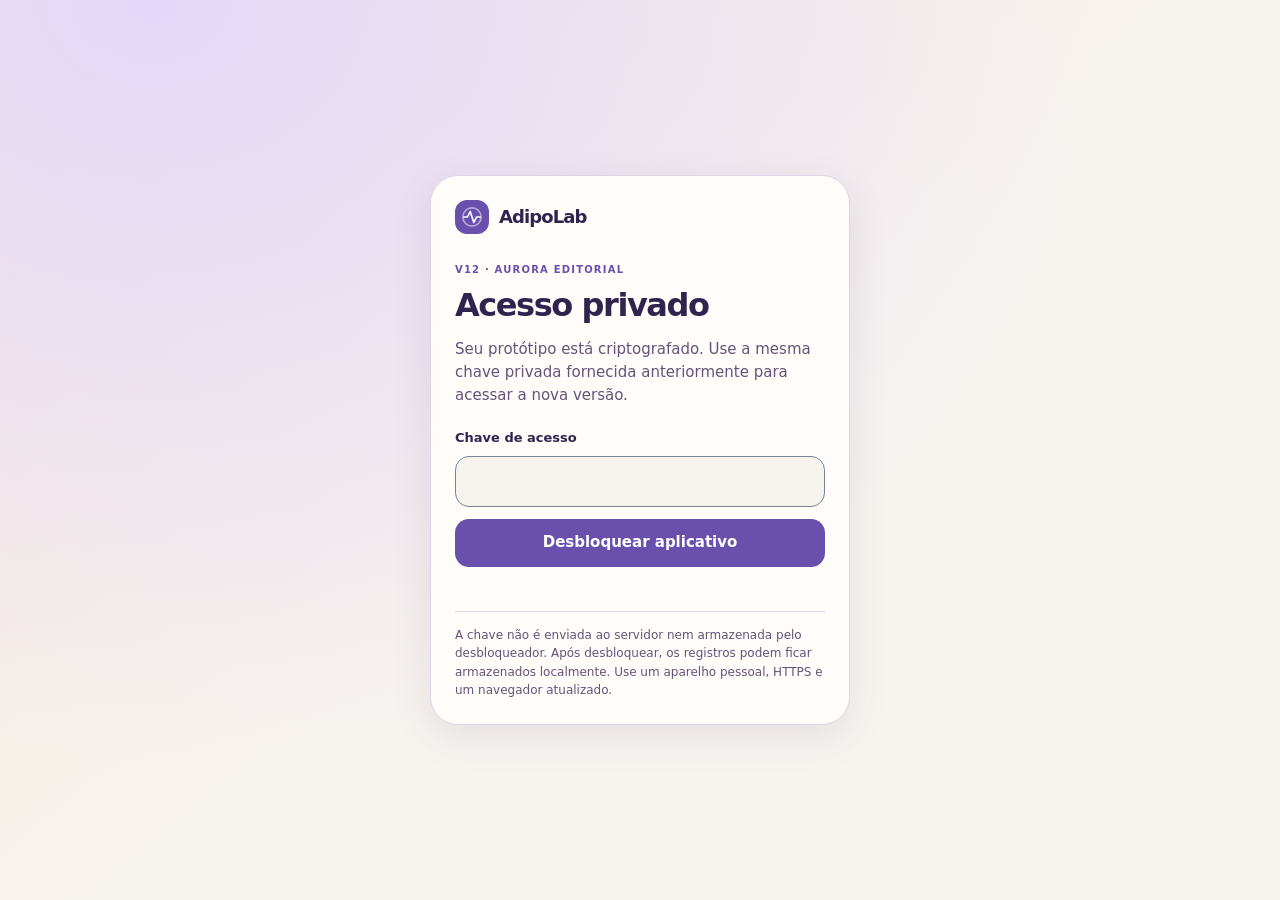
==== commit 612cc87e: "feat: Aurora Editorial v12 — Dawn Silk and Midnight Nebula" ====
--- a/index.html
+++ b/index.html
@@ -1,7 +1,7 @@
 <!doctype html>
-<html lang="pt-BR"><head><meta charset="utf-8"><meta name="viewport" content="width=device-width, initial-scale=1, viewport-fit=cover"><meta name="robots" content="noindex,nofollow"><meta name="referrer" content="no-referrer"><meta name="theme-color" content="#F4F5F7"><title>AdipoLab v11 · Acesso privado</title><style>
+<html lang="pt-BR"><head><meta charset="utf-8"><meta name="viewport" content="width=device-width, initial-scale=1, viewport-fit=cover"><meta name="robots" content="noindex,nofollow"><meta name="referrer" content="no-referrer"><meta name="theme-color" content="#F4F5F7"><title>AdipoLab v12 · Acesso privado</title><style>
 :root{color-scheme:light;--bg:#F4F5F7;--surface:#fff;--fg:#202938;--muted:#475569;--line:#D9DEE6;--action:#355BA4;--button:white}*{box-sizing:border-box}body{margin:0;background:var(--bg);color:var(--fg);font:15px/1.55 -apple-system,BlinkMacSystemFont,system-ui,sans-serif;min-height:100vh;min-height:100dvh;display:grid;place-items:center;padding:24px;padding-top:max(24px,env(safe-area-inset-top));padding-bottom:max(24px,env(safe-area-inset-bottom))}main{width:100%;max-width:420px;padding:24px;border:1px solid var(--line);border-radius:28px;background:var(--surface);box-shadow:0 12px 40px #20293812}h1{font-size:32px;line-height:1.1;letter-spacing:-.045em;margin:10px 0}p,small{color:var(--muted)}.brand{display:flex;align-items:center;gap:10px;font-weight:750;font-size:18px;letter-spacing:-.05em}.brand svg{width:34px;height:34px;padding:6px;border-radius:12px;background:#355BA4;color:white}.eyebrow{font-size:10px;letter-spacing:.12em;text-transform:uppercase;color:var(--action);font-weight:700;margin-top:28px}label{display:block;font-size:13px;font-weight:650;margin:20px 0 8px}input,button{width:100%;font:inherit;min-height:48px;padding:12px;border-radius:14px}input{border:1px solid #778596;background:var(--bg);color:inherit;font-size:16px}button{border:0;background:var(--action);color:var(--button);font-weight:700;margin-top:12px;cursor:pointer;transition:transform 140ms cubic-bezier(.22,1,.36,1)}button:active{transform:scale(.97)}button:disabled{opacity:.6}#status{min-height:24px;font-size:13px;margin:10px 0}small{display:block;font-size:12px;border-top:1px solid var(--line);padding-top:14px}:focus-visible{outline:2px solid var(--action);outline-offset:3px}@media(prefers-color-scheme:dark){:root{color-scheme:dark;--bg:#101318;--surface:#191E26;--fg:#F0F3F8;--muted:#C0CAD8;--line:#343E4C;--action:#A9C3FF;--button:#182945}}@media(prefers-reduced-motion:reduce){button{transition:none}}@media(max-width:359px){body{padding:16px}main{padding:18px}}
-</style></head><body><main><div class="brand"><svg viewBox="0 0 24 24" fill="none" stroke="currentColor" stroke-width="1.8" stroke-linecap="round" stroke-linejoin="round" aria-hidden="true"><circle cx="12" cy="12" r="10" opacity=".5"/><path d="M3 12h4l3-6 4 12 3-6h4"/></svg>AdipoLab</div><div class="eyebrow">V11 · Porcelain &amp; Graphite</div><h1>Acesso privado</h1><p>Seu protótipo está criptografado. Use a mesma chave privada fornecida anteriormente para acessar a nova versão.</p><form id="unlock"><label for="key">Chave de acesso</label><input id="key" type="password" autocomplete="off" autocapitalize="off" spellcheck="false" required><button id="go" type="submit">Desbloquear aplicativo</button><p id="status" role="status" aria-live="polite"></p></form><small>A chave não é enviada ao servidor nem armazenada pelo desbloqueador. Após desbloquear, os registros podem ficar armazenados localmente. Use um aparelho pessoal, HTTPS e um navegador atualizado.</small></main><script>
+</style><style>:root{--bg:#F7F4F0;--surface:#FFFCF9;--fg:#30234E;--muted:#655378;--line:#DED6E4;--action:#6950AD;--button:#FFFFFF}body{background:radial-gradient(ellipse at 12% 0%,#E3D8FA,transparent 60%),linear-gradient(140deg,#F7E8D9,var(--bg) 55%)}.brand svg{background:var(--action);color:var(--button)}main{box-shadow:0 12px 40px #30234e18}@media(prefers-color-scheme:dark){:root{--bg:#14131B;--surface:#201E2B;--fg:#F9F3FF;--muted:#D1C4E5;--line:#484054;--action:#CEBAFF;--button:#29203F}body{background:radial-gradient(ellipse at 12% 0%,#392D57,transparent 60%),linear-gradient(140deg,#22283D,var(--bg) 55%)}}</style></head><body><main><div class="brand"><svg viewBox="0 0 24 24" fill="none" stroke="currentColor" stroke-width="1.8" stroke-linecap="round" stroke-linejoin="round" aria-hidden="true"><circle cx="12" cy="12" r="10" opacity=".5"/><path d="M3 12h4l3-6 4 12 3-6h4"/></svg>AdipoLab</div><div class="eyebrow">V12 · Aurora Editorial</div><h1>Acesso privado</h1><p>Seu protótipo está criptografado. Use a mesma chave privada fornecida anteriormente para acessar a nova versão.</p><form id="unlock"><label for="key">Chave de acesso</label><input id="key" type="password" autocomplete="off" autocapitalize="off" spellcheck="false" required><button id="go" type="submit">Desbloquear aplicativo</button><p id="status" role="status" aria-live="polite"></p></form><small>A chave não é enviada ao servidor nem armazenada pelo desbloqueador. Após desbloquear, os registros podem ficar armazenados localmente. Use um aparelho pessoal, HTTPS e um navegador atualizado.</small></main><script>
 const encrypted=[
 "3XEm8kC6//rN/s/tYhq8XpAMolpsAKxEPwNkI7YnOjW2VHeU2nP30KKO7pm/Rc/XyFnVhtqrV9/tvVG6cUTW30pmBcrQZFnSrJZppMO8XMyHsdiDJREps4qDyH01+OfYYx69ClSgjUeHeJrOrB4Msa3lR/cDA6oEYaJo9w9tUZv5TwPpoo90tkpdiQAr+rTlQpf4fXdYFYOJfUvUsLlSCJ30rSyc4V2u+c/[base64]/MBHxMBuI7uMDHqSiHWhPePaen+TPluzTJ4wc1EGJr90m7coDiYKCc4EDRsBnk6GCIidEV",
 "XxWCmGQTniCU0kab3pCWsHIrFhE0M0YtsqD1aSQV4cY4W5UI3p+1TLzt1w72Lwwswz9Q2FctnH88yGyN7EHudVl8ZtRDYLo3UCsaqpzpRxKgV/iH2qcacDkgkOfB28SDfNussbRgiww2W4JgI2plVYKIWCq7fHMQrR1CFoZndCiZ5nG5c+RbSTvShfzCo10HhVy7R6KOB+MBdekjVFUdTxJSh8LgJ1zQWNi+zBc2HubIPsSO3+Jh6DfB9vYsnY2EgBPGlKgcf4Stdyzlb9D6f6zUXLF0Y/w9E8pWz4c5CJlO2hdmKrjJfU6Nmksx5ozNAXMOAGT/nW1H+ykccTi5heWuesgpZs4J4kXKBT+yJO6dxxrtdO1DyOS6z1/ugI6t9oEhDgTALtGPR/r40uvvjkwlin6hVJ9g1/WRuhCLzE/BL2E6vd1WYbIdbx6YT4hdebq6kST/kcQY890gNR0mAUNELE9ZwyGKz3x4HZY87jsemoTKwFtHqAwPrbt31z9t",
@@ -706,5 +706,5 @@
 "IyQzMCbVHbbpt1JAFpfSq3A/UV147HosTkQ2L2rnJVwY3EVGGB0PGGT2568yKsPFX62XgHJUn0s7tPlw+495edGvyKG+j8eSe8a8U/UJMG7TXedyxoL63TKJOzH8JDt15hZ2mSDkv3H3PjIWuykZKP5S0wlVkYREo3grzab7d3LRagU9X7hoIr779K509BC7JoYq5Nu9P/hs+KkHTyOobtkSnSzqcCB2qsiA31+kVEv83bVhxmDF7ClfOHthXnW1yVlvL9Z6F7cQJ7m5D1lHEteqXan4aUzDlPqSpTvZi++2j5Ur7sPqkqeELIoac6B634C6Eyecqo52NXfVS/vXcUgYBRQQkdXE/GUrrwipuCPPi6Xd6CJ/hrf0D/J3zsf4v1SDOjsHY6LvLsA+O4/wNLRk180PK9SYkg=="
 ].join("");
 const iv=Uint8Array.from("4c9e270e4dbb61730c628070".match(/../g),x=>parseInt(x,16));
-document.getElementById("unlock").addEventListener("submit",async function(e){e.preventDefault();const field=document.getElementById("key"),status=document.getElementById("status"),go=document.getElementById("go");const raw=field.value.replace(/[\s\u200B-\u200D\uFEFF]/g,"").toLowerCase();if(!/^[0-9a-fA-F]{64}$/.test(raw)){status.textContent="Informe a chave completa de 64 caracteres.";return;}if(!window.crypto||!crypto.subtle){status.textContent="Este navegador precisa de HTTPS e Web Crypto.";return;}go.disabled=true;status.textContent="Desbloqueando…";try{const bytes=Uint8Array.from(raw.match(/../g),x=>parseInt(x,16));const key=await crypto.subtle.importKey("raw",bytes,{name:"AES-GCM"},false,["decrypt"]);bytes.fill(0);const payload=Uint8Array.from(atob(encrypted),x=>x.charCodeAt(0));const decoded=await crypto.subtle.decrypt({name:"AES-GCM",iv},key,payload);const page=new TextDecoder("utf-8",{fatal:true}).decode(decoded);field.value="";document.open();document.write(page);document.close();}catch(error){status.textContent="Não foi possível desbloquear. Confira a chave e se esta é a versão v11.";go.disabled=false;}});
+document.getElementById("unlock").addEventListener("submit",async function(e){e.preventDefault();const field=document.getElementById("key"),status=document.getElementById("status"),go=document.getElementById("go");const raw=field.value.replace(/[\s\u200B-\u200D\uFEFF]/g,"").toLowerCase();if(!/^[0-9a-fA-F]{64}$/.test(raw)){status.textContent="Informe a chave completa de 64 caracteres.";return;}if(!window.crypto||!crypto.subtle){status.textContent="Este navegador precisa de HTTPS e Web Crypto.";return;}go.disabled=true;status.textContent="Desbloqueando…";try{const bytes=Uint8Array.from(raw.match(/../g),x=>parseInt(x,16));const key=await crypto.subtle.importKey("raw",bytes,{name:"AES-GCM"},false,["decrypt"]);bytes.fill(0);const payload=Uint8Array.from(atob(encrypted),x=>x.charCodeAt(0));const decoded=await crypto.subtle.decrypt({name:"AES-GCM",iv},key,payload);const page=new TextDecoder("utf-8",{fatal:true}).decode(decoded);field.value="";document.open();document.write(page.replace(/<\/head>/i,'<link rel="stylesheet" href="/aurora.css"></head>'));document.close();}catch(error){status.textContent="Não foi possível desbloquear. Confira a chave e se esta é a versão v12.";go.disabled=false;}});
 </script></body></html>
--- a/aurora.css
+++ b/aurora.css
@@ -0,0 +1,27 @@
+/* AdipoLab Aurora Editorial — presentation layer, preserves v11 state and logic. */
+:root{color-scheme:light;--bg:#F7F4F0;--surface:#FFFCF9;--surface-2:#EAE5ED;--surface-3:#DED6E4;--press:#E3D8FA;--fill:#EAE5ED;--fill-2:#B4A8C4;--chrome:#F1EBFA;--border:#DED6E4;--border-strong:#81738D;--fg:#30234E;--fg-2:#655378;--fg-3:#655378;--blue:#6950AD;--blue-soft:#EAE4FA;--on-action:#FFFFFF;--green:#28654D;--green-fill:#28654D;--green-soft:#E1EFE6;--on-success:#FFFFFF;--orange:#733F28;--orange-fill:#A26848;--orange-soft:#F6E3D6;--red:#A23B4D;--red-fill:#A23B4D;--red-soft:#F9E8EC;--teal:#196C80;--teal-fill:#257C90;--purple:#433180;--purple-soft:#EAE4FA;--dock-base:#F7F4F0;--dock-edge:#DED6E4;--mast-a:#F1EBFA;--mast-b:#FFFCF9;--canvas-glow:#F1EBFA;--canvas-glow2:#F8F5F1;--focus-ring:#6950AD;--art-bg:#EAE4FA;--hero-a:#E3D8FA;--hero-b:#F7E8D9;--hero-text:#30234E;--hero-muted:#655378;--hero-line:#D4C4DE;--chart-1:#28654D;--chart-2:#196C80;--chart-3:#6950AD;--chart-4:#433180;--chart-5:#9B407C;--chart-6:#733F28;--chart-7:#A23B4D;--elev-1:0 1px 2px #30234e0b,0 5px 15px #30234e09;--elev-2:0 4px 20px #30234e14;--elev-3:0 8px 44px #30234e24;--aurora-atlas:url('/aurora-assets.webp');--aurora-ease:cubic-bezier(.22,1,.36,1)}
+html.dark{color-scheme:dark;--bg:#14131B;--surface:#201E2B;--surface-2:#282438;--surface-3:#342C49;--press:#392D57;--fill:#282438;--fill-2:#6B5E83;--chrome:#211B32;--border:#484054;--border-strong:#9288A4;--fg:#F9F3FF;--fg-2:#D1C4E5;--fg-3:#D1C4E5;--blue:#CEBAFF;--blue-soft:#342C49;--on-action:#29203F;--green:#A4DEBA;--green-fill:#A4DEBA;--green-soft:#253D32;--on-success:#18372C;--orange:#FFD1B4;--orange-fill:#FFD1B4;--orange-soft:#422E28;--red:#FFB0BB;--red-fill:#FFB0BB;--red-soft:#442B35;--teal:#8FD6E3;--teal-fill:#8FD6E3;--purple:#DED0FF;--purple-soft:#342C49;--dock-base:#14131B;--dock-edge:#484054;--mast-a:#211B32;--mast-b:#201E2B;--canvas-glow:#211B32;--canvas-glow2:#14131B;--focus-ring:#CEBAFF;--art-bg:#342C49;--hero-a:#392D57;--hero-b:#22283D;--hero-text:#F9F3FF;--hero-muted:#D1C4E5;--hero-line:#5A4B76;--chart-1:#A4DEBA;--chart-2:#8FD6E3;--chart-3:#CEBAFF;--chart-4:#DED0FF;--chart-5:#EAA4D1;--chart-6:#FFD1B4;--chart-7:#FFB0BB;--elev-1:0 1px 2px #0003,0 5px 15px #0002;--elev-2:0 4px 20px #0004;--elev-3:0 8px 44px #0007}
+body{background:radial-gradient(ellipse 90% 440px at 10% 0%,var(--canvas-glow),transparent),linear-gradient(150deg,var(--canvas-glow2),var(--bg) 50%);background-attachment:fixed}
+.topbar,.topbar.scrolled{background:var(--chrome);border-color:var(--border)}
+.page-head.grid-masthead,.page-head.grid-masthead:not(:has(>button)){background:linear-gradient(135deg,var(--mast-a),var(--mast-b));border-color:var(--border);border-radius:24px;box-shadow:var(--elev-1);padding:14px 16px;gap:10px}
+.page-head.grid-masthead .page-title{font-size:clamp(25px,6.6vw,35px);letter-spacing:-.045em;line-height:1.12}
+.page-head.grid-masthead .page-sub{color:var(--fg-2);font-size:12px;line-height:1.4}
+.feature-head .section-art,html.dark .feature-head .section-art{background-image:var(--aurora-atlas);background-size:500% 200%;background-repeat:no-repeat;background-color:transparent;content:url('[data-uri]');border:0;border-radius:0;filter:none;box-shadow:none;object-fit:contain}
+#view-dieta .section-art{background-position:75% 100%}#view-medidas .section-art{background-position:100% 0}#view-ativos .section-art{background-position:0 100%}#view-ciclos .section-art{background-position:25% 100%}#view-compras .section-art{background-position:50% 100%}
+#dietCarousel>.slide:first-child,html.dark #dietCarousel>.slide:first-child{border-radius:28px;background:radial-gradient(ellipse at 92% 0%,color-mix(in srgb,var(--blue) 15%,transparent),transparent 55%),linear-gradient(132deg,var(--hero-a),var(--hero-b));border-color:var(--hero-line);box-shadow:var(--elev-2)}
+.card,.group,.slide,.shop-card,.ratio-tile,.budget-tile,.slide-mini{border-radius:24px;box-shadow:var(--elev-1)}
+#cycleCarousel>.slide{background:linear-gradient(135deg,var(--mast-a),var(--surface));border-color:var(--border)}
+#budgetBento>.budget-tile:first-child{background:var(--green-soft);color:var(--green)}
+.row[data-meal] .meal-detail{display:grid;grid-template-columns:36px minmax(0,1fr);column-gap:8px;align-items:center;min-width:0}
+.row[data-meal] .meal-detail::before{content:"";width:36px;height:36px;grid-row:1/span 2;align-self:center;background-image:var(--aurora-atlas);background-size:500% 200%;background-repeat:no-repeat;background-position:50% 0;pointer-events:none}
+.row[data-meal="cafe"] .meal-detail::before{background-position:0 0}.row[data-meal="almoco"] .meal-detail::before{background-position:25% 0}.row[data-meal="vitamina"] .meal-detail::before,.row[data-meal="ceia"] .meal-detail::before{background-position:50% 0}.row[data-meal="jantar"] .meal-detail::before{background-position:75% 0}
+.row[data-meal] .meal-title-wrap,.row[data-meal] .row-s{grid-column:2;min-width:0;overflow-wrap:anywhere}.row[data-meal] .row-s{white-space:normal}
+.row[data-meal]{border-radius:16px}.row[data-meal].completed{background:var(--green-soft)}
+.tabbar-grid{border-radius:26px;background:var(--surface)}.tabbar-grid::before{border-radius:19px}.tabbar{background:var(--dock-base)}
+.btn,.icon-pill,.chip-btn,.seg-btn,.tbar-btn{transition:background 180ms var(--aurora-ease),color 180ms var(--aurora-ease),transform 120ms var(--aurora-ease)}
+.btn:active,.icon-pill:active,.chip-btn:active,.seg-btn:active{transform:scale(.98)}
+.sheet{border-radius:28px 28px 0 0}.sheet{transition:transform 340ms var(--aurora-ease),visibility 340ms,background-color 180ms ease}
+@media(max-width:767px){.page-head.grid-masthead:has(>button){grid-template-columns:minmax(0,1fr) 44px auto;grid-template-areas:'copy art action'}.page-head.grid-masthead:has(>button) .section-art{display:block;width:44px;height:44px}.page-head.grid-masthead:not(:has(>button)){grid-template-columns:minmax(0,1fr) 52px;grid-template-areas:'copy art'}.page-head.grid-masthead:not(:has(>button)) .section-art{width:52px;height:52px}}
+@media(max-width:359px){.page-head.grid-masthead,.page-head.grid-masthead:not(:has(>button)){padding:10px;gap:6px}.page-head.grid-masthead:has(>button){grid-template-columns:minmax(0,1fr) auto;grid-template-areas:'copy action'}.page-head.grid-masthead:has(>button) .section-art{display:none}.page-head.grid-masthead .page-title{font-size:25px}.row[data-meal] .meal-detail{grid-template-columns:28px minmax(0,1fr);gap:5px}.row[data-meal] .meal-detail::before{width:28px;height:28px}}
+@media(min-width:600px){.row[data-meal] .meal-detail{grid-template-columns:44px minmax(0,1fr);gap:10px}.row[data-meal] .meal-detail::before{width:44px;height:44px}}
+@media(prefers-reduced-motion:reduce){*,*::before,*::after{animation-duration:.01ms!important;transition-duration:.01ms!important;transition-delay:0ms!important;scroll-behavior:auto!important}}
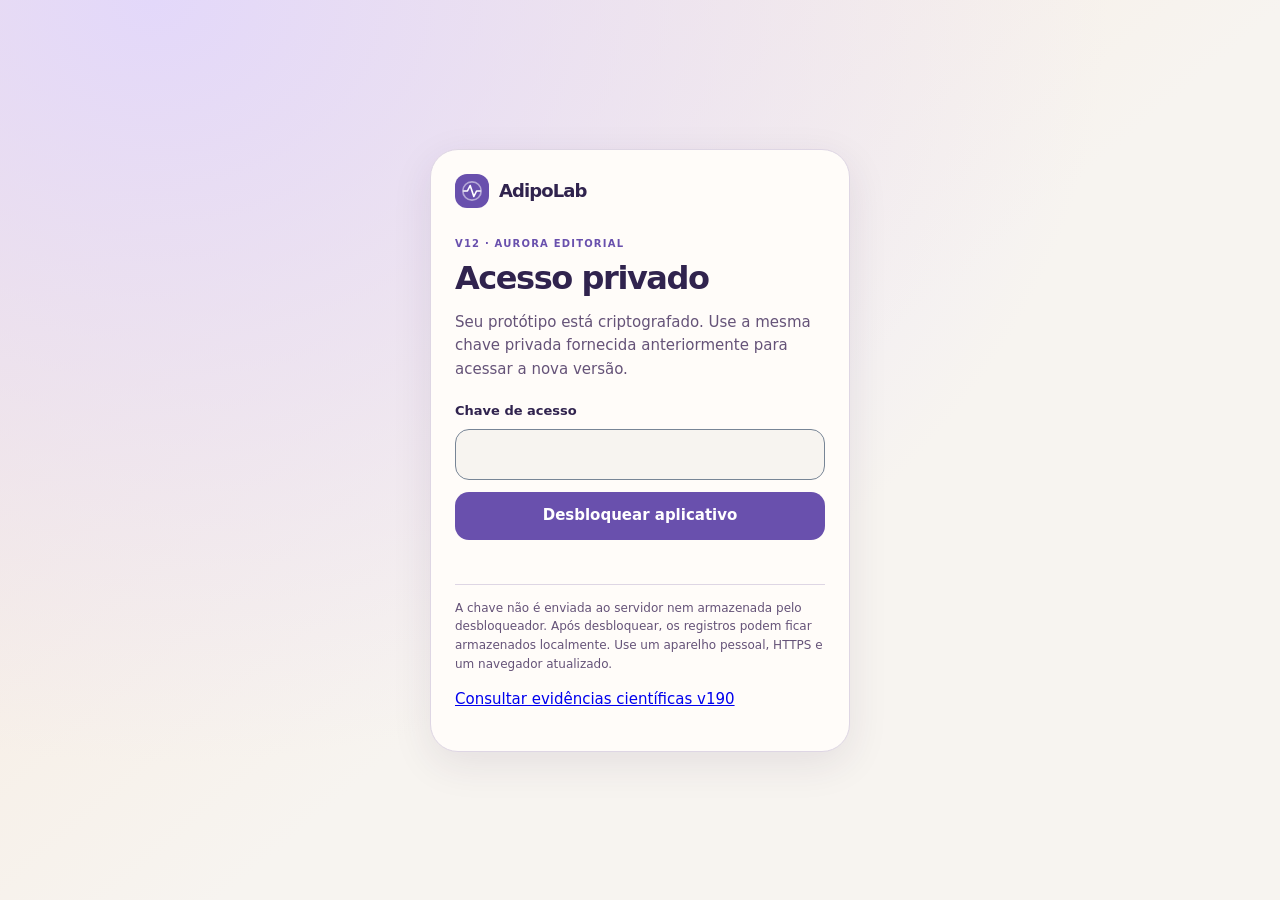
==== commit 5895702e: "Add scientific evidence and validity notice for v190 audit" ====
--- a/index.html
+++ b/index.html
@@ -1,7 +1,7 @@
 <!doctype html>
 <html lang="pt-BR"><head><meta charset="utf-8"><meta name="viewport" content="width=device-width, initial-scale=1, viewport-fit=cover"><meta name="robots" content="noindex,nofollow"><meta name="referrer" content="no-referrer"><meta name="theme-color" content="#F4F5F7"><title>AdipoLab v12 · Acesso privado</title><style>
 :root{color-scheme:light;--bg:#F4F5F7;--surface:#fff;--fg:#202938;--muted:#475569;--line:#D9DEE6;--action:#355BA4;--button:white}*{box-sizing:border-box}body{margin:0;background:var(--bg);color:var(--fg);font:15px/1.55 -apple-system,BlinkMacSystemFont,system-ui,sans-serif;min-height:100vh;min-height:100dvh;display:grid;place-items:center;padding:24px;padding-top:max(24px,env(safe-area-inset-top));padding-bottom:max(24px,env(safe-area-inset-bottom))}main{width:100%;max-width:420px;padding:24px;border:1px solid var(--line);border-radius:28px;background:var(--surface);box-shadow:0 12px 40px #20293812}h1{font-size:32px;line-height:1.1;letter-spacing:-.045em;margin:10px 0}p,small{color:var(--muted)}.brand{display:flex;align-items:center;gap:10px;font-weight:750;font-size:18px;letter-spacing:-.05em}.brand svg{width:34px;height:34px;padding:6px;border-radius:12px;background:#355BA4;color:white}.eyebrow{font-size:10px;letter-spacing:.12em;text-transform:uppercase;color:var(--action);font-weight:700;margin-top:28px}label{display:block;font-size:13px;font-weight:650;margin:20px 0 8px}input,button{width:100%;font:inherit;min-height:48px;padding:12px;border-radius:14px}input{border:1px solid #778596;background:var(--bg);color:inherit;font-size:16px}button{border:0;background:var(--action);color:var(--button);font-weight:700;margin-top:12px;cursor:pointer;transition:transform 140ms cubic-bezier(.22,1,.36,1)}button:active{transform:scale(.97)}button:disabled{opacity:.6}#status{min-height:24px;font-size:13px;margin:10px 0}small{display:block;font-size:12px;border-top:1px solid var(--line);padding-top:14px}:focus-visible{outline:2px solid var(--action);outline-offset:3px}@media(prefers-color-scheme:dark){:root{color-scheme:dark;--bg:#101318;--surface:#191E26;--fg:#F0F3F8;--muted:#C0CAD8;--line:#343E4C;--action:#A9C3FF;--button:#182945}}@media(prefers-reduced-motion:reduce){button{transition:none}}@media(max-width:359px){body{padding:16px}main{padding:18px}}
-</style><style>:root{--bg:#F7F4F0;--surface:#FFFCF9;--fg:#30234E;--muted:#655378;--line:#DED6E4;--action:#6950AD;--button:#FFFFFF}body{background:radial-gradient(ellipse at 12% 0%,#E3D8FA,transparent 60%),linear-gradient(140deg,#F7E8D9,var(--bg) 55%)}.brand svg{background:var(--action);color:var(--button)}main{box-shadow:0 12px 40px #30234e18}@media(prefers-color-scheme:dark){:root{--bg:#14131B;--surface:#201E2B;--fg:#F9F3FF;--muted:#D1C4E5;--line:#484054;--action:#CEBAFF;--button:#29203F}body{background:radial-gradient(ellipse at 12% 0%,#392D57,transparent 60%),linear-gradient(140deg,#22283D,var(--bg) 55%)}}</style></head><body><main><div class="brand"><svg viewBox="0 0 24 24" fill="none" stroke="currentColor" stroke-width="1.8" stroke-linecap="round" stroke-linejoin="round" aria-hidden="true"><circle cx="12" cy="12" r="10" opacity=".5"/><path d="M3 12h4l3-6 4 12 3-6h4"/></svg>AdipoLab</div><div class="eyebrow">V12 · Aurora Editorial</div><h1>Acesso privado</h1><p>Seu protótipo está criptografado. Use a mesma chave privada fornecida anteriormente para acessar a nova versão.</p><form id="unlock"><label for="key">Chave de acesso</label><input id="key" type="password" autocomplete="off" autocapitalize="off" spellcheck="false" required><button id="go" type="submit">Desbloquear aplicativo</button><p id="status" role="status" aria-live="polite"></p></form><small>A chave não é enviada ao servidor nem armazenada pelo desbloqueador. Após desbloquear, os registros podem ficar armazenados localmente. Use um aparelho pessoal, HTTPS e um navegador atualizado.</small></main><script>
+</style><style>:root{--bg:#F7F4F0;--surface:#FFFCF9;--fg:#30234E;--muted:#655378;--line:#DED6E4;--action:#6950AD;--button:#FFFFFF}body{background:radial-gradient(ellipse at 12% 0%,#E3D8FA,transparent 60%),linear-gradient(140deg,#F7E8D9,var(--bg) 55%)}.brand svg{background:var(--action);color:var(--button)}main{box-shadow:0 12px 40px #30234e18}@media(prefers-color-scheme:dark){:root{--bg:#14131B;--surface:#201E2B;--fg:#F9F3FF;--muted:#D1C4E5;--line:#484054;--action:#CEBAFF;--button:#29203F}body{background:radial-gradient(ellipse at 12% 0%,#392D57,transparent 60%),linear-gradient(140deg,#22283D,var(--bg) 55%)}}</style></head><body><main><div class="brand"><svg viewBox="0 0 24 24" fill="none" stroke="currentColor" stroke-width="1.8" stroke-linecap="round" stroke-linejoin="round" aria-hidden="true"><circle cx="12" cy="12" r="10" opacity=".5"/><path d="M3 12h4l3-6 4 12 3-6h4"/></svg>AdipoLab</div><div class="eyebrow">V12 · Aurora Editorial</div><h1>Acesso privado</h1><p>Seu protótipo está criptografado. Use a mesma chave privada fornecida anteriormente para acessar a nova versão.</p><form id="unlock"><label for="key">Chave de acesso</label><input id="key" type="password" autocomplete="off" autocapitalize="off" spellcheck="false" required><button id="go" type="submit">Desbloquear aplicativo</button><p id="status" role="status" aria-live="polite"></p></form><small>A chave não é enviada ao servidor nem armazenada pelo desbloqueador. Após desbloquear, os registros podem ficar armazenados localmente. Use um aparelho pessoal, HTTPS e um navegador atualizado.</small><p><a href="./evidence.html">Consultar evidências científicas v190</a></p></main><script>
 const encrypted=[
 "3XEm8kC6//rN/s/tYhq8XpAMolpsAKxEPwNkI7YnOjW2VHeU2nP30KKO7pm/Rc/XyFnVhtqrV9/tvVG6cUTW30pmBcrQZFnSrJZppMO8XMyHsdiDJREps4qDyH01+OfYYx69ClSgjUeHeJrOrB4Msa3lR/cDA6oEYaJo9w9tUZv5TwPpoo90tkpdiQAr+rTlQpf4fXdYFYOJfUvUsLlSCJ30rSyc4V2u+c/[base64]/MBHxMBuI7uMDHqSiHWhPePaen+TPluzTJ4wc1EGJr90m7coDiYKCc4EDRsBnk6GCIidEV",
 "XxWCmGQTniCU0kab3pCWsHIrFhE0M0YtsqD1aSQV4cY4W5UI3p+1TLzt1w72Lwwswz9Q2FctnH88yGyN7EHudVl8ZtRDYLo3UCsaqpzpRxKgV/iH2qcacDkgkOfB28SDfNussbRgiww2W4JgI2plVYKIWCq7fHMQrR1CFoZndCiZ5nG5c+RbSTvShfzCo10HhVy7R6KOB+MBdekjVFUdTxJSh8LgJ1zQWNi+zBc2HubIPsSO3+Jh6DfB9vYsnY2EgBPGlKgcf4Stdyzlb9D6f6zUXLF0Y/w9E8pWz4c5CJlO2hdmKrjJfU6Nmksx5ozNAXMOAGT/nW1H+ykccTi5heWuesgpZs4J4kXKBT+yJO6dxxrtdO1DyOS6z1/ugI6t9oEhDgTALtGPR/r40uvvjkwlin6hVJ9g1/WRuhCLzE/BL2E6vd1WYbIdbx6YT4hdebq6kST/kcQY890gNR0mAUNELE9ZwyGKz3x4HZY87jsemoTKwFtHqAwPrbt31z9t",
@@ -706,5 +706,5 @@
 "IyQzMCbVHbbpt1JAFpfSq3A/UV147HosTkQ2L2rnJVwY3EVGGB0PGGT2568yKsPFX62XgHJUn0s7tPlw+495edGvyKG+j8eSe8a8U/UJMG7TXedyxoL63TKJOzH8JDt15hZ2mSDkv3H3PjIWuykZKP5S0wlVkYREo3grzab7d3LRagU9X7hoIr779K509BC7JoYq5Nu9P/hs+KkHTyOobtkSnSzqcCB2qsiA31+kVEv83bVhxmDF7ClfOHthXnW1yVlvL9Z6F7cQJ7m5D1lHEteqXan4aUzDlPqSpTvZi++2j5Ur7sPqkqeELIoac6B634C6Eyecqo52NXfVS/vXcUgYBRQQkdXE/GUrrwipuCPPi6Xd6CJ/hrf0D/J3zsf4v1SDOjsHY6LvLsA+O4/wNLRk180PK9SYkg=="
 ].join("");
 const iv=Uint8Array.from("4c9e270e4dbb61730c628070".match(/../g),x=>parseInt(x,16));
-document.getElementById("unlock").addEventListener("submit",async function(e){e.preventDefault();const field=document.getElementById("key"),status=document.getElementById("status"),go=document.getElementById("go");const raw=field.value.replace(/[\s\u200B-\u200D\uFEFF]/g,"").toLowerCase();if(!/^[0-9a-fA-F]{64}$/.test(raw)){status.textContent="Informe a chave completa de 64 caracteres.";return;}if(!window.crypto||!crypto.subtle){status.textContent="Este navegador precisa de HTTPS e Web Crypto.";return;}go.disabled=true;status.textContent="Desbloqueando…";try{const bytes=Uint8Array.from(raw.match(/../g),x=>parseInt(x,16));const key=await crypto.subtle.importKey("raw",bytes,{name:"AES-GCM"},false,["decrypt"]);bytes.fill(0);const payload=Uint8Array.from(atob(encrypted),x=>x.charCodeAt(0));const decoded=await crypto.subtle.decrypt({name:"AES-GCM",iv},key,payload);const page=new TextDecoder("utf-8",{fatal:true}).decode(decoded);field.value="";document.open();document.write(page.replace(/<\/head>/i,'<link rel="stylesheet" href="/aurora.css"></head>'));document.close();}catch(error){status.textContent="Não foi possível desbloquear. Confira a chave e se esta é a versão v12.";go.disabled=false;}});
+document.getElementById("unlock").addEventListener("submit",async function(e){e.preventDefault();const field=document.getElementById("key"),status=document.getElementById("status"),go=document.getElementById("go");const raw=field.value.replace(/[\s\u200B-\u200D\uFEFF]/g,"").toLowerCase();if(!/^[0-9a-fA-F]{64}$/.test(raw)){status.textContent="Informe a chave completa de 64 caracteres.";return;}if(!window.crypto||!crypto.subtle){status.textContent="Este navegador precisa de HTTPS e Web Crypto.";return;}go.disabled=true;status.textContent="Desbloqueando…";try{const bytes=Uint8Array.from(raw.match(/../g),x=>parseInt(x,16));const key=await crypto.subtle.importKey("raw",bytes,{name:"AES-GCM"},false,["decrypt"]);bytes.fill(0);const payload=Uint8Array.from(atob(encrypted),x=>x.charCodeAt(0));const decoded=await crypto.subtle.decrypt({name:"AES-GCM",iv},key,payload);const page=new TextDecoder("utf-8",{fatal:true}).decode(decoded);field.value="";document.open();document.write(page.replace(/<\/head>/i,'<link rel="stylesheet" href="/aurora.css"><link rel="stylesheet" href="/evidence-notice.css"></head>').replace(/<body\b[^>]*>/i, tag => tag + '<aside id="adipolab-evidence-notice" role="note"><strong>Pesquisa exploratória — sem validação clínica.</strong> Simulações não comprovam eficácia nem segurança dos nove ciclos. <a href="/evidence.html" target="_blank" rel="noopener noreferrer">Evidências e limitações v190</a></aside>'));document.close();}catch(error){status.textContent="Não foi possível desbloquear. Confira a chave e se esta é a versão v12.";go.disabled=false;}});
 </script></body></html>
--- a/evidence-notice.css
+++ b/evidence-notice.css
@@ -0,0 +1 @@
+#adipolab-evidence-notice{box-sizing:border-box;position:relative;z-index:1;max-width:100%;margin:0;padding:10px 16px;background:#f6e8d5;color:#513723;border-bottom:1px solid #d6b58a;font:13px/1.5 system-ui,sans-serif;overflow-wrap:anywhere}#adipolab-evidence-notice strong{font-weight:700}#adipolab-evidence-notice a{color:inherit;text-decoration:underline;text-underline-offset:3px}html.dark #adipolab-evidence-notice{background:#392d25;color:#f9dfc5;border-color:#785a3f}#adipolab-evidence-notice a:focus-visible{outline:2px solid currentColor;outline-offset:3px}
